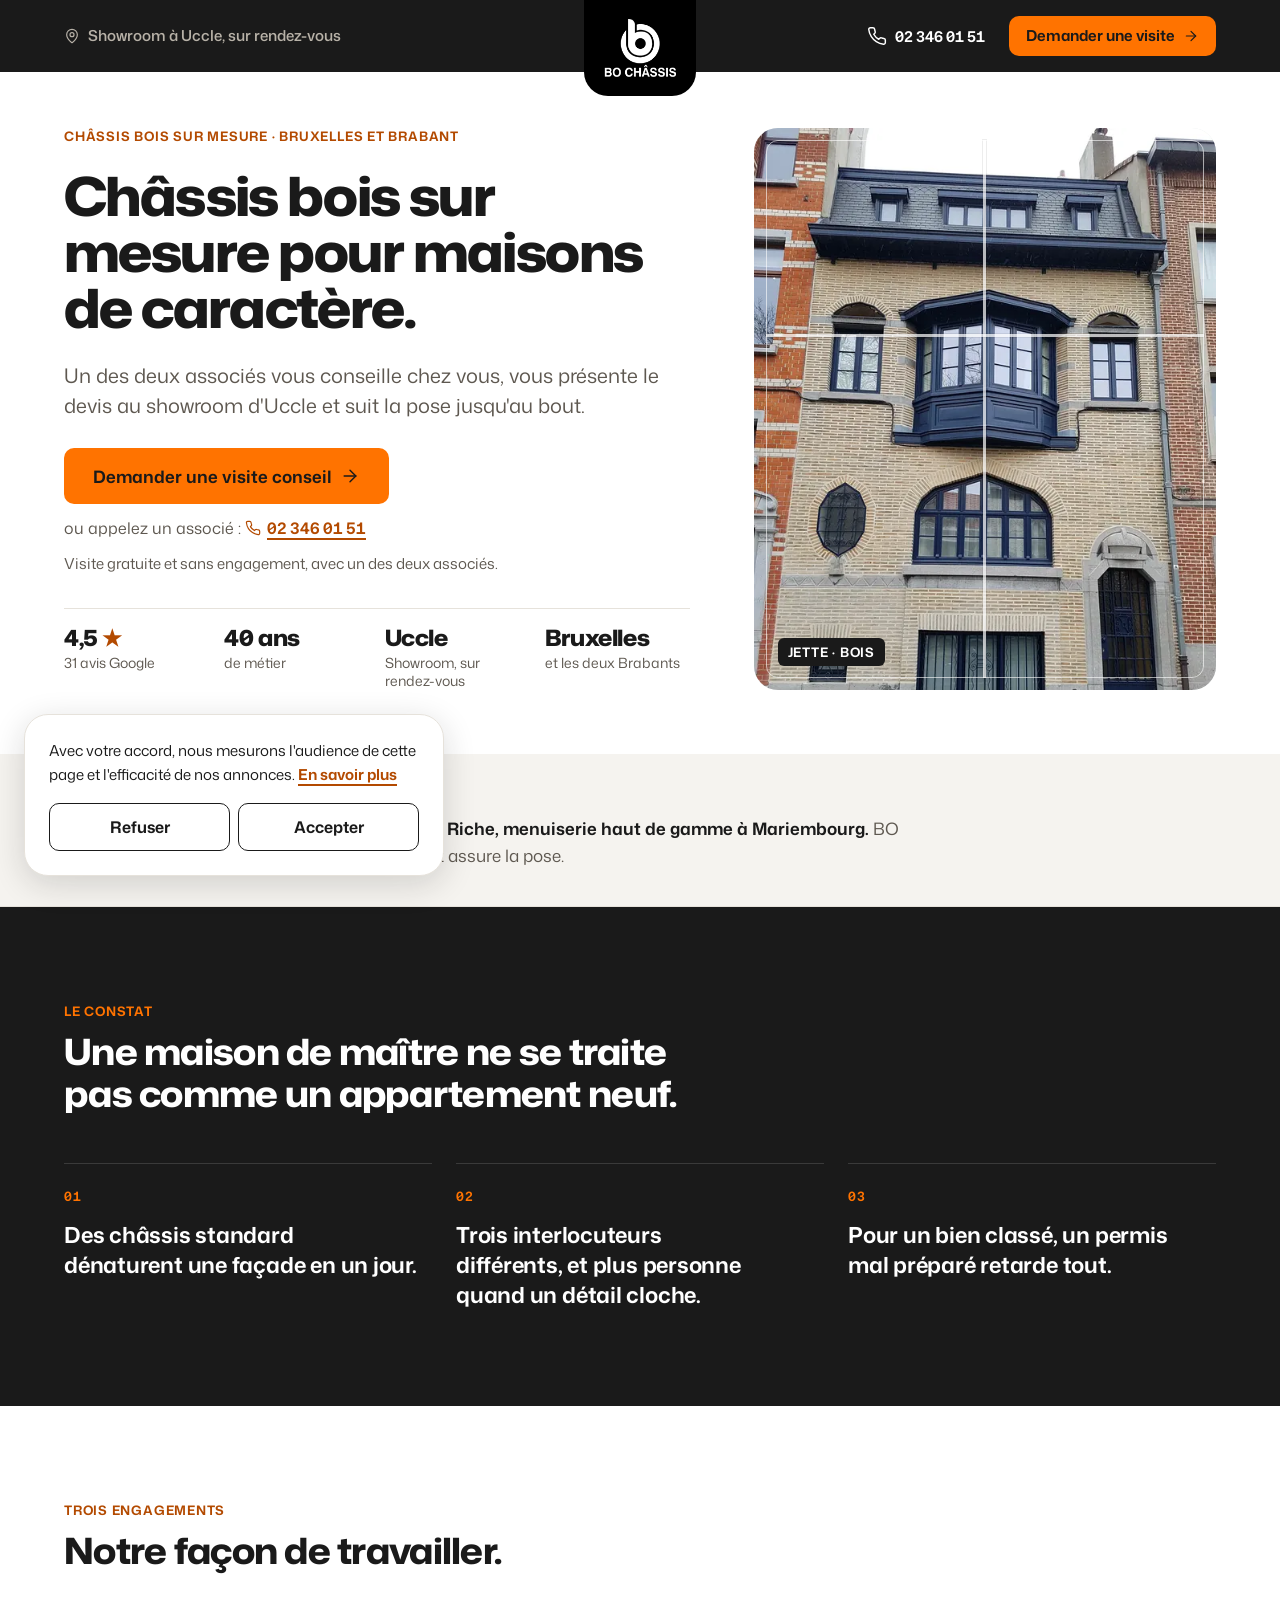
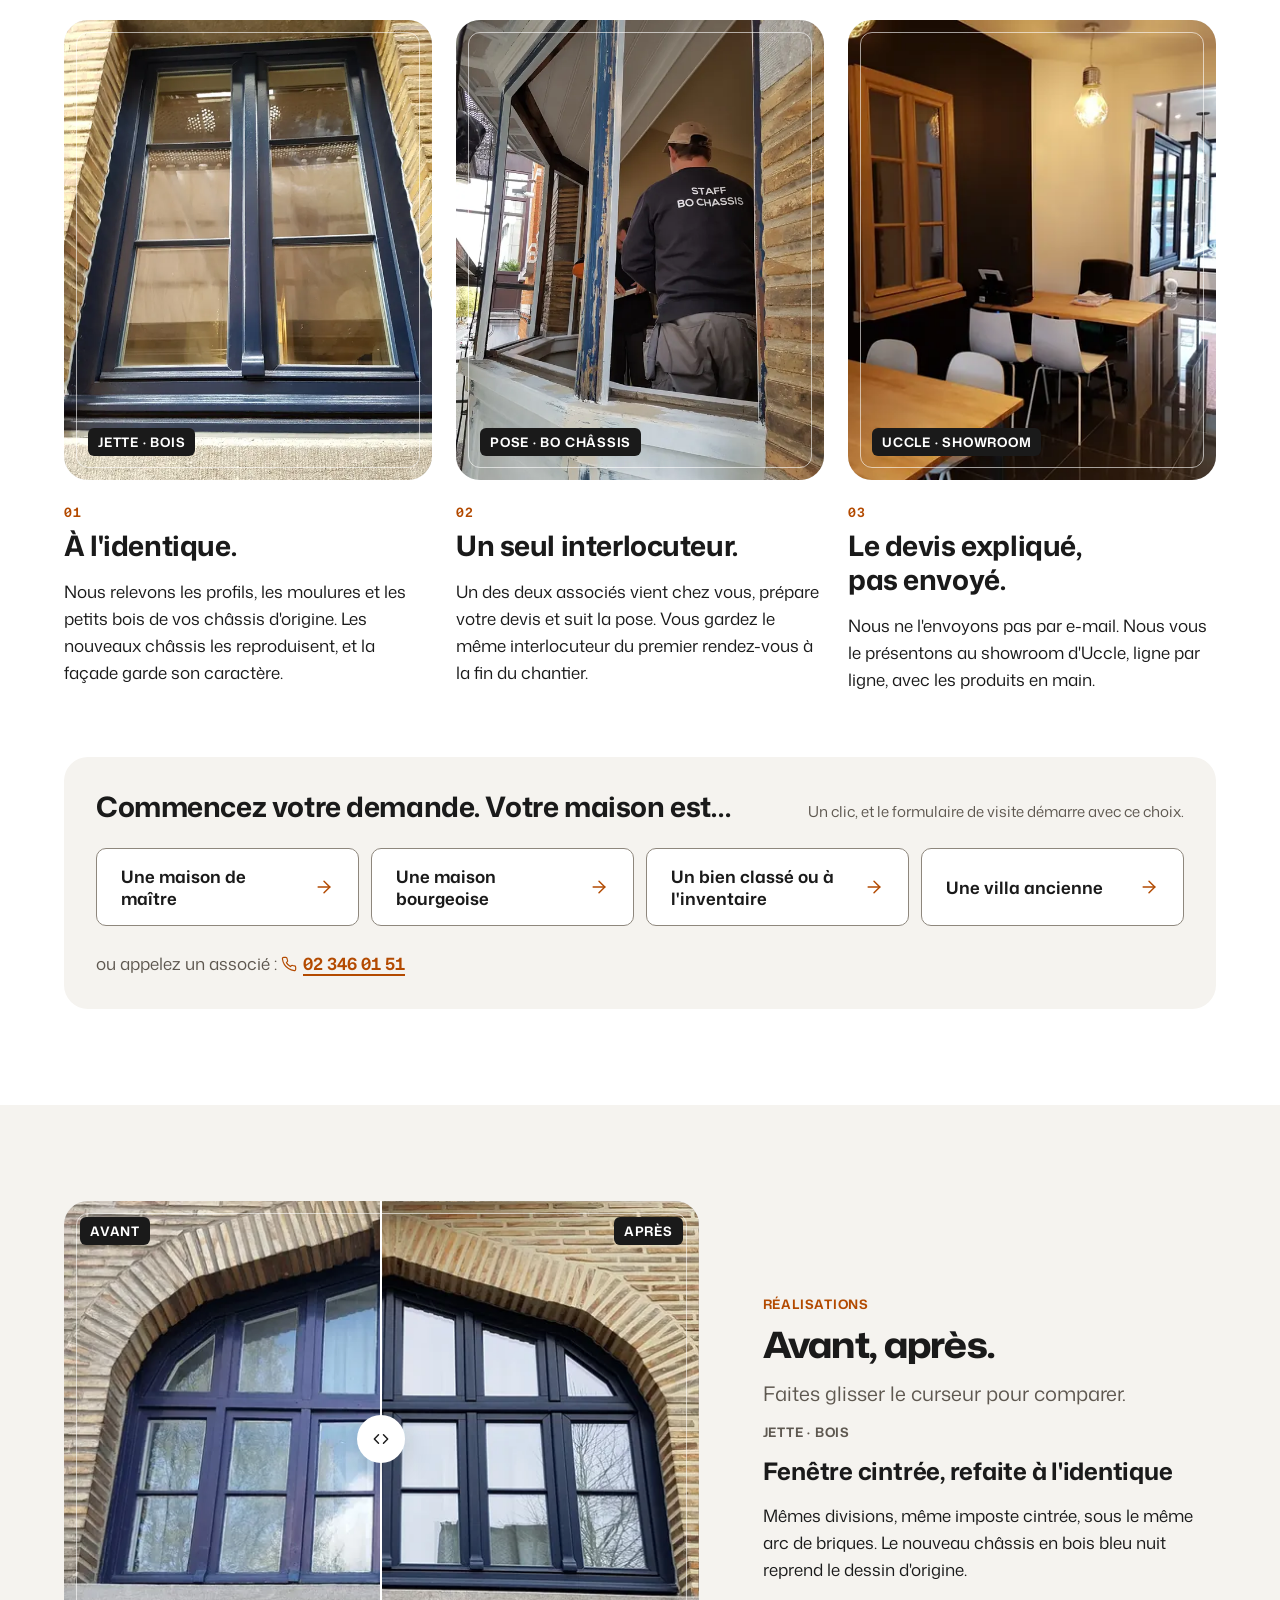
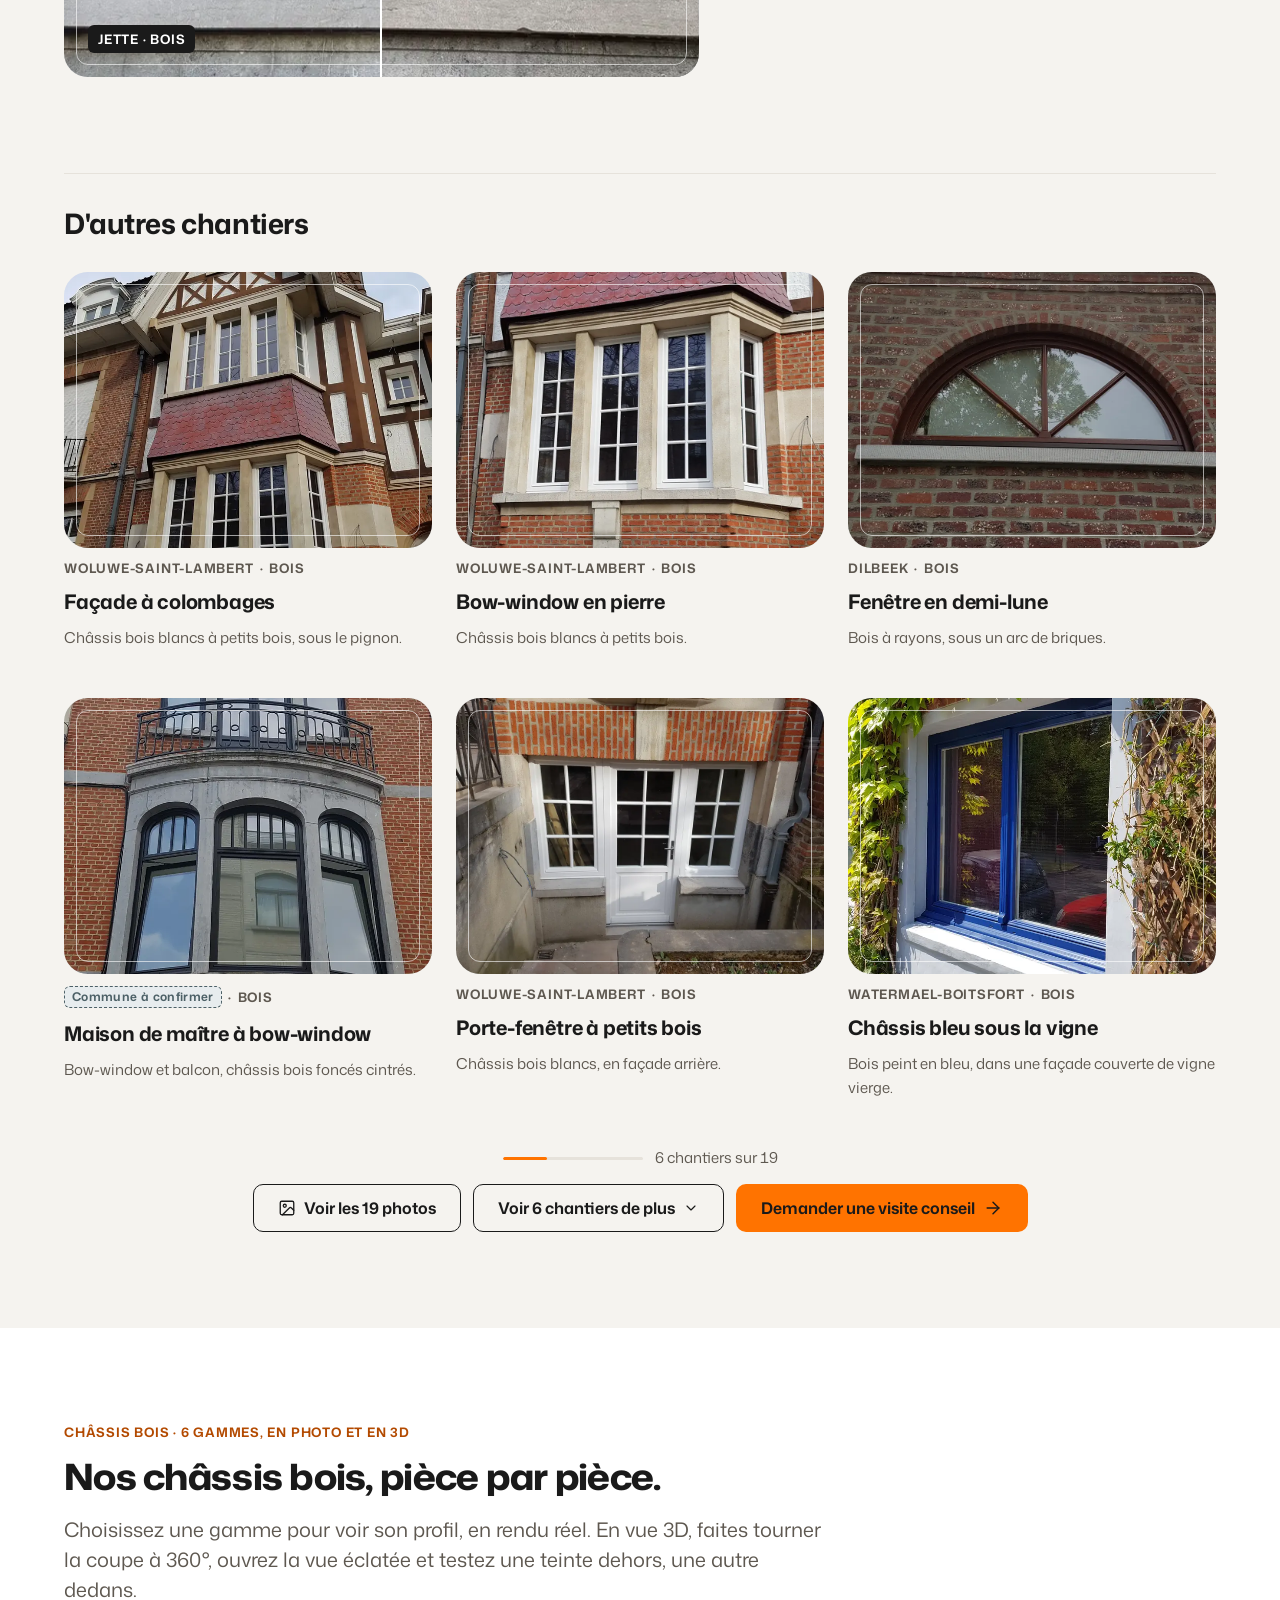
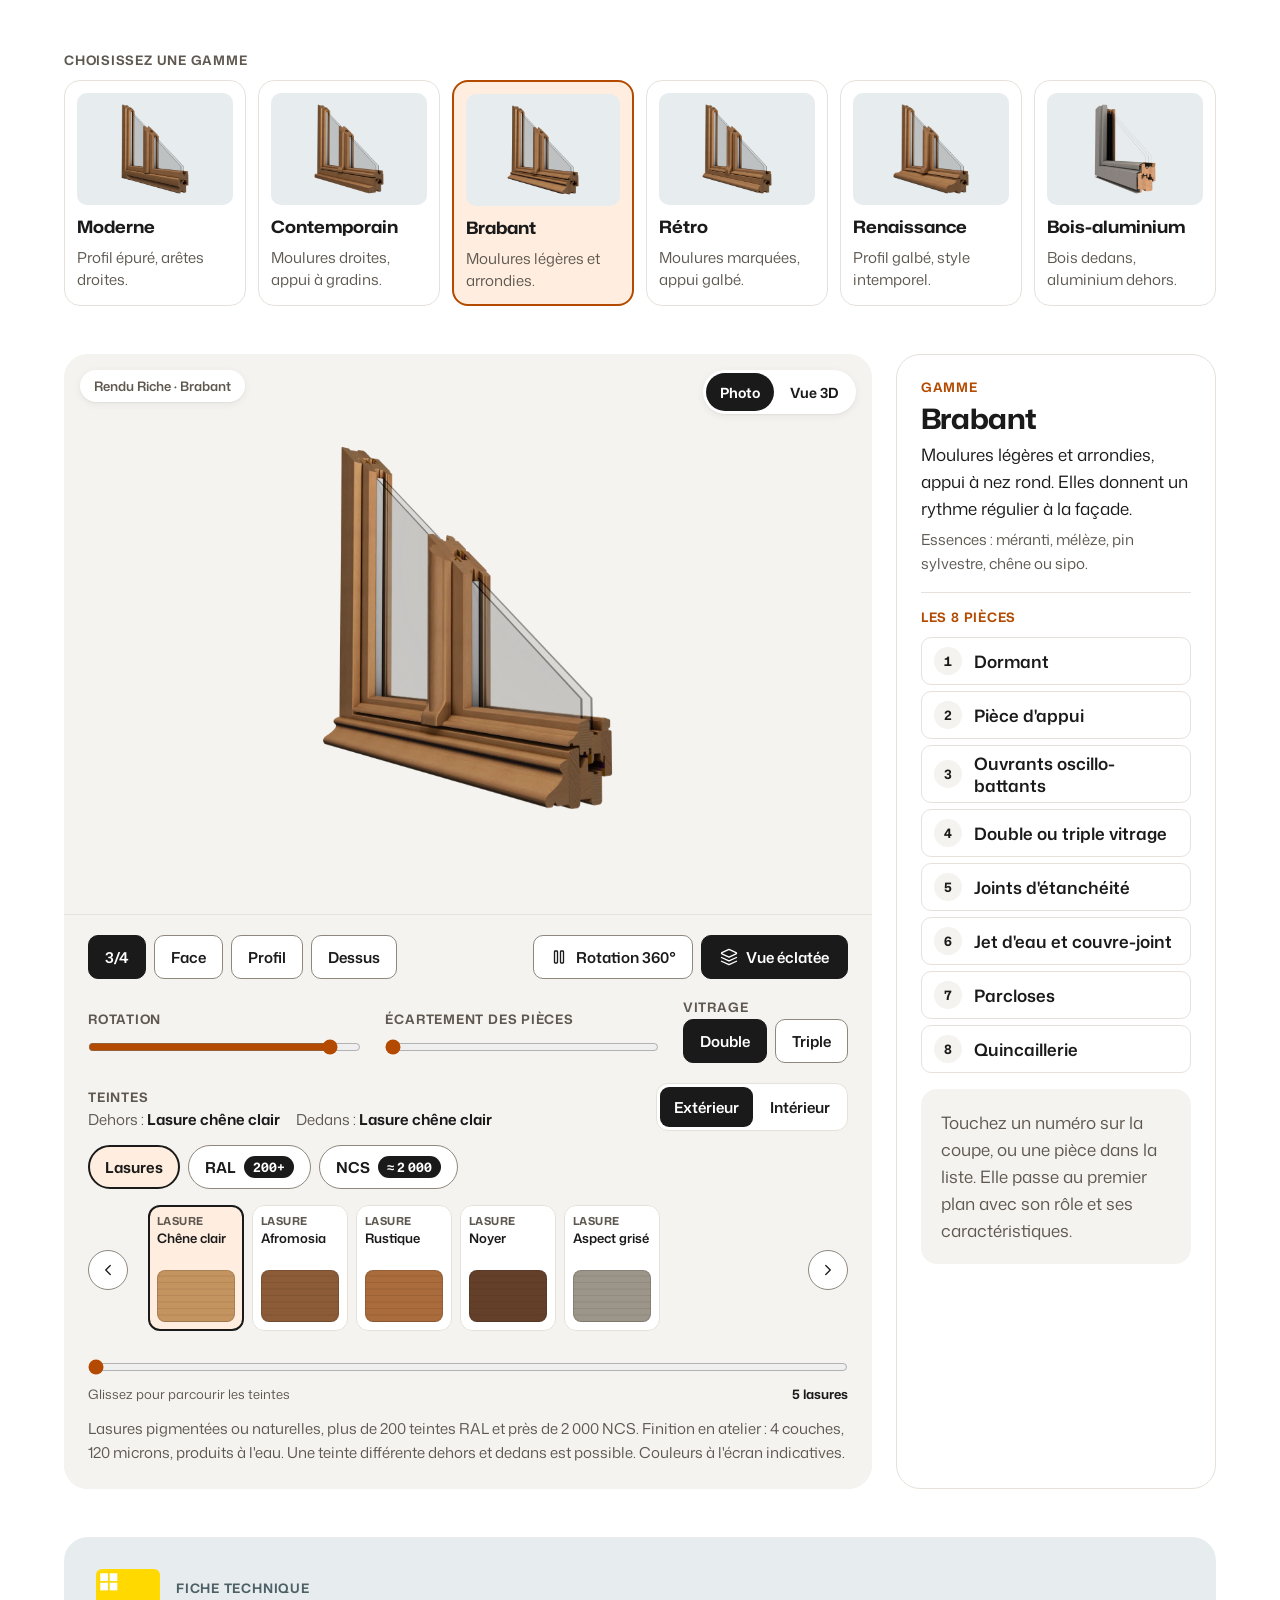
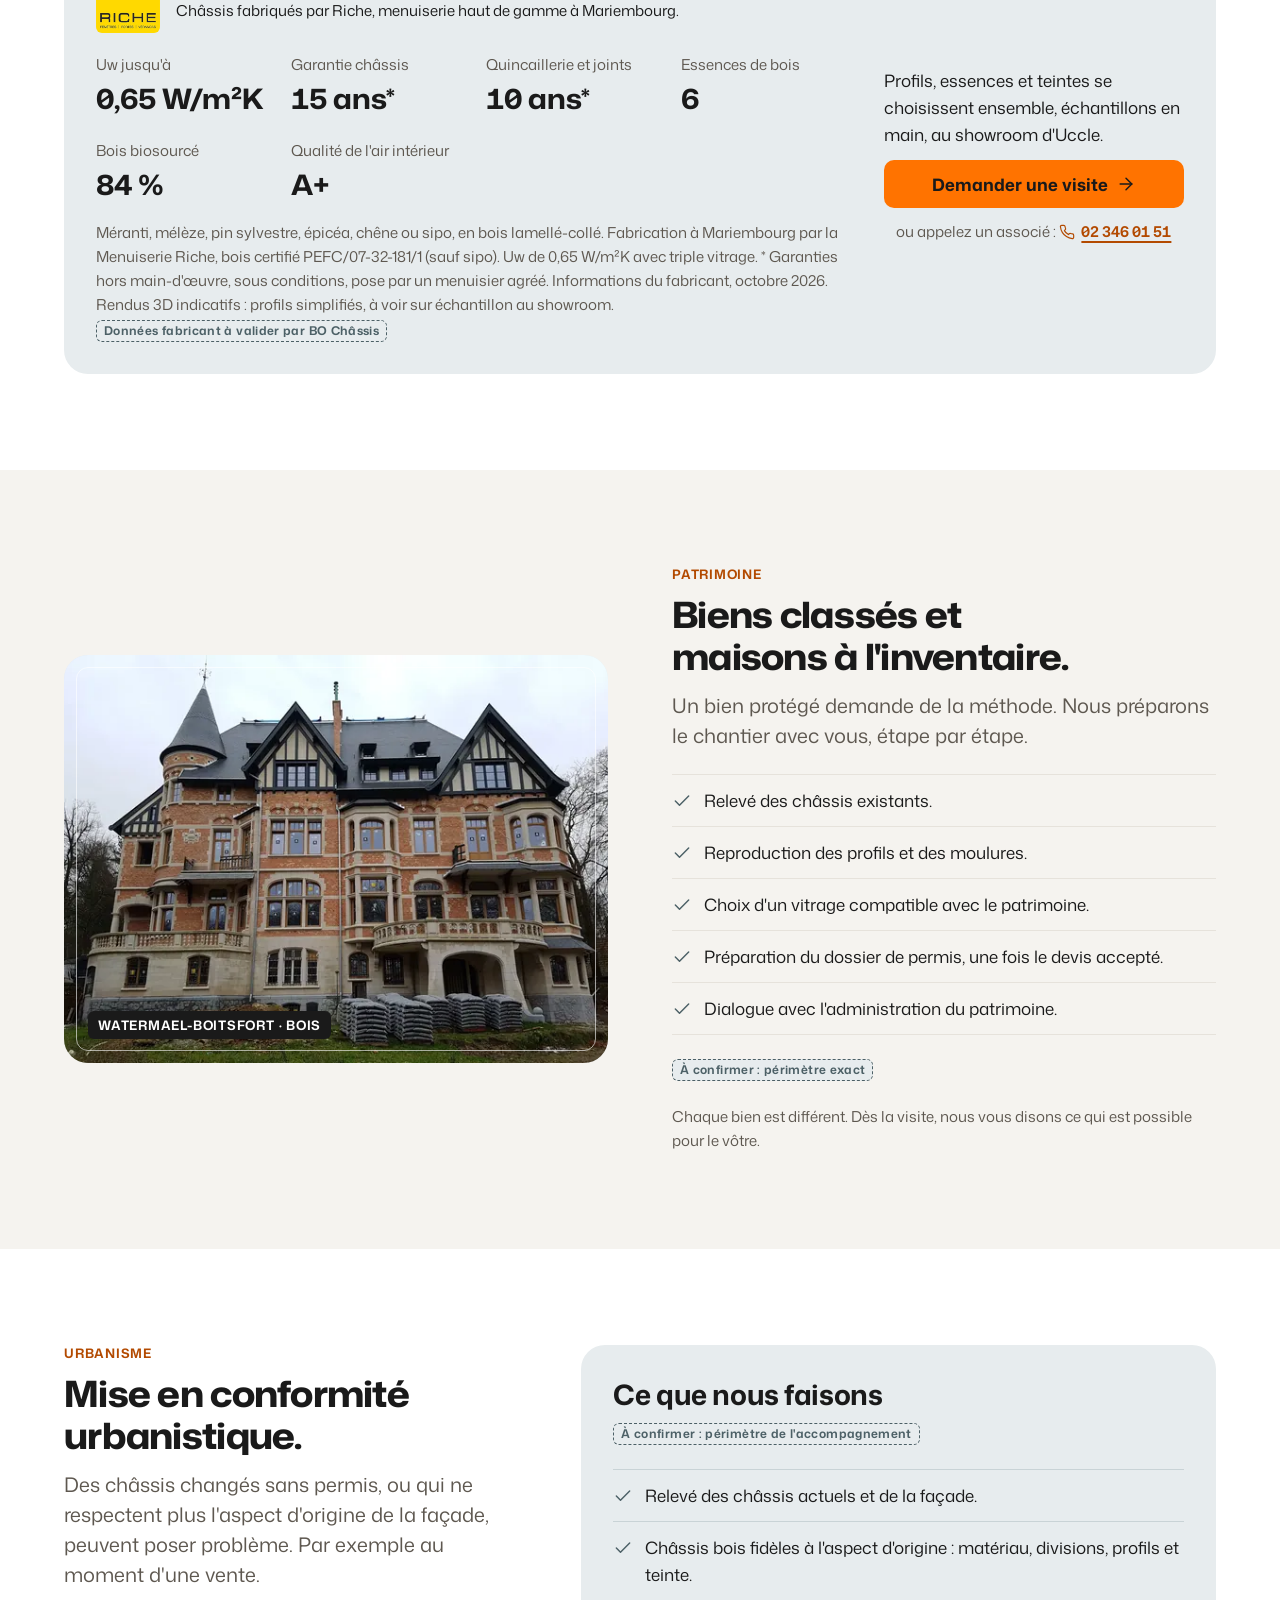
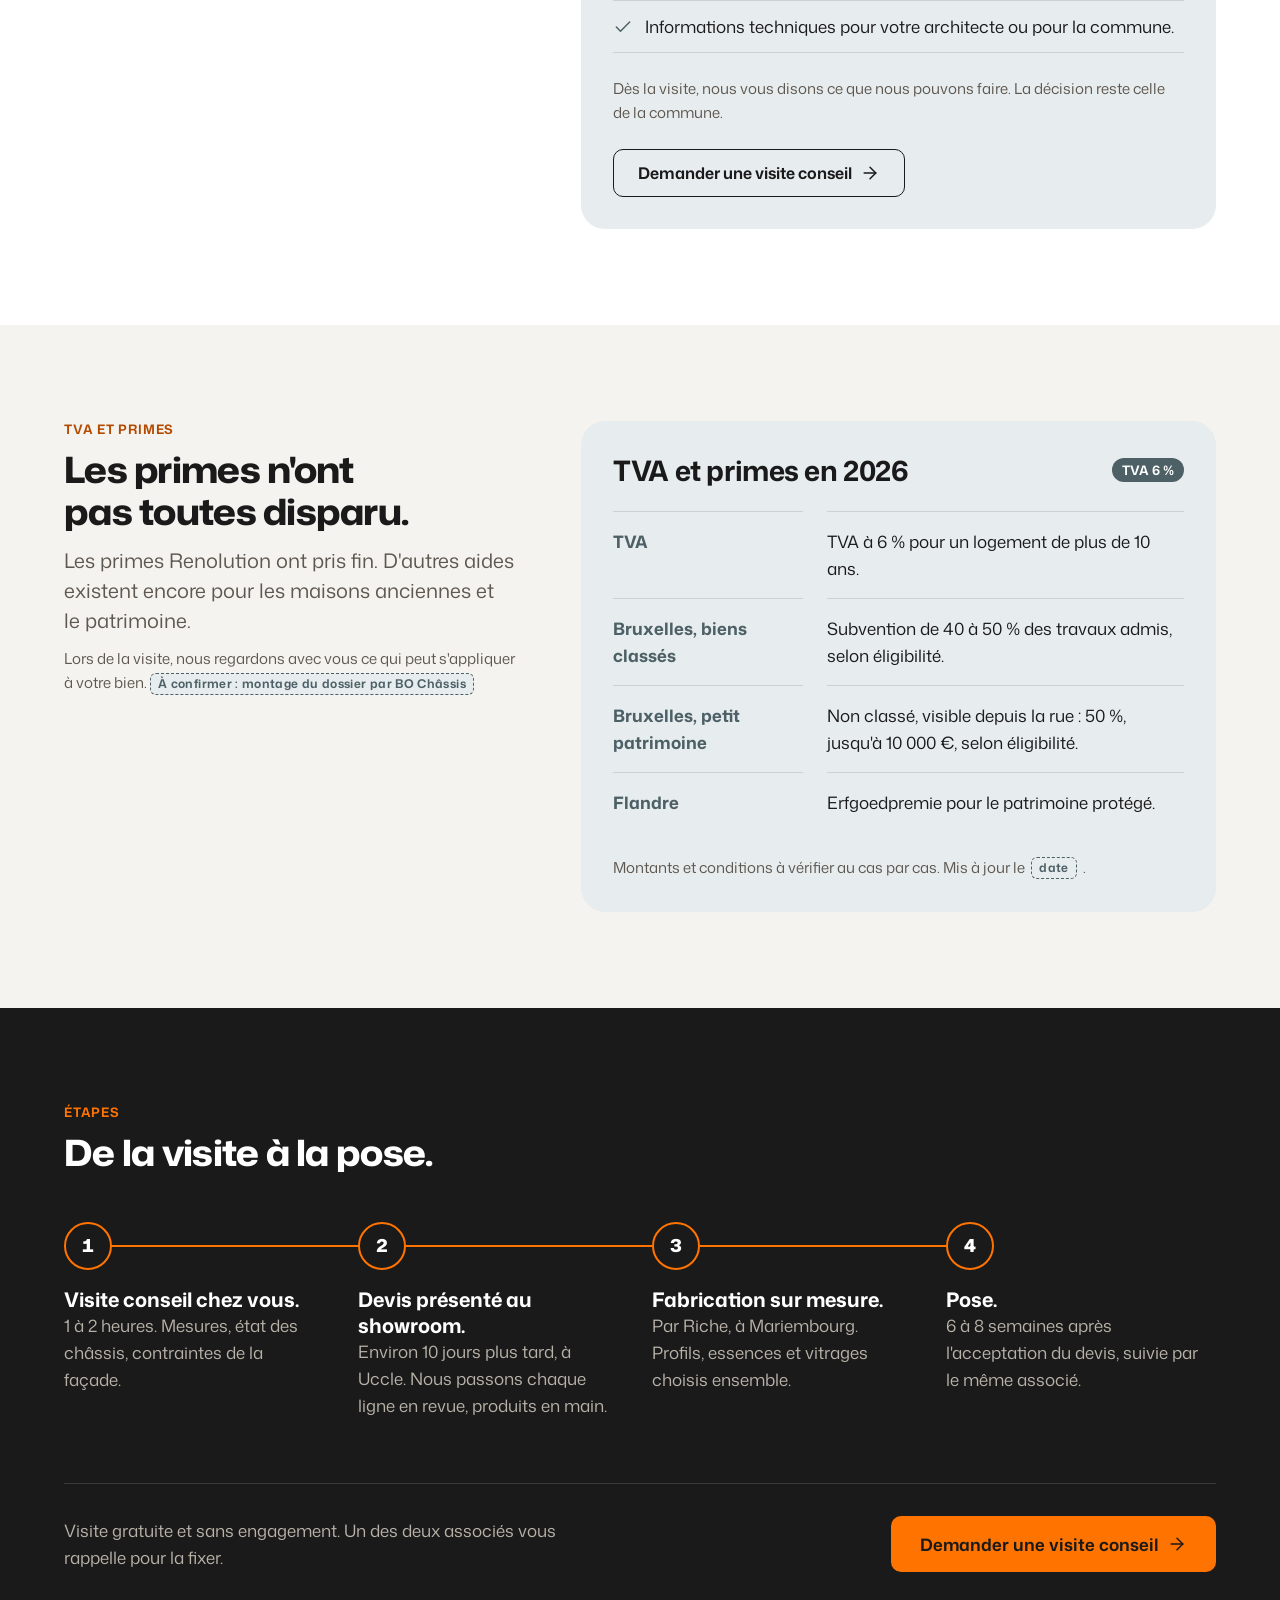
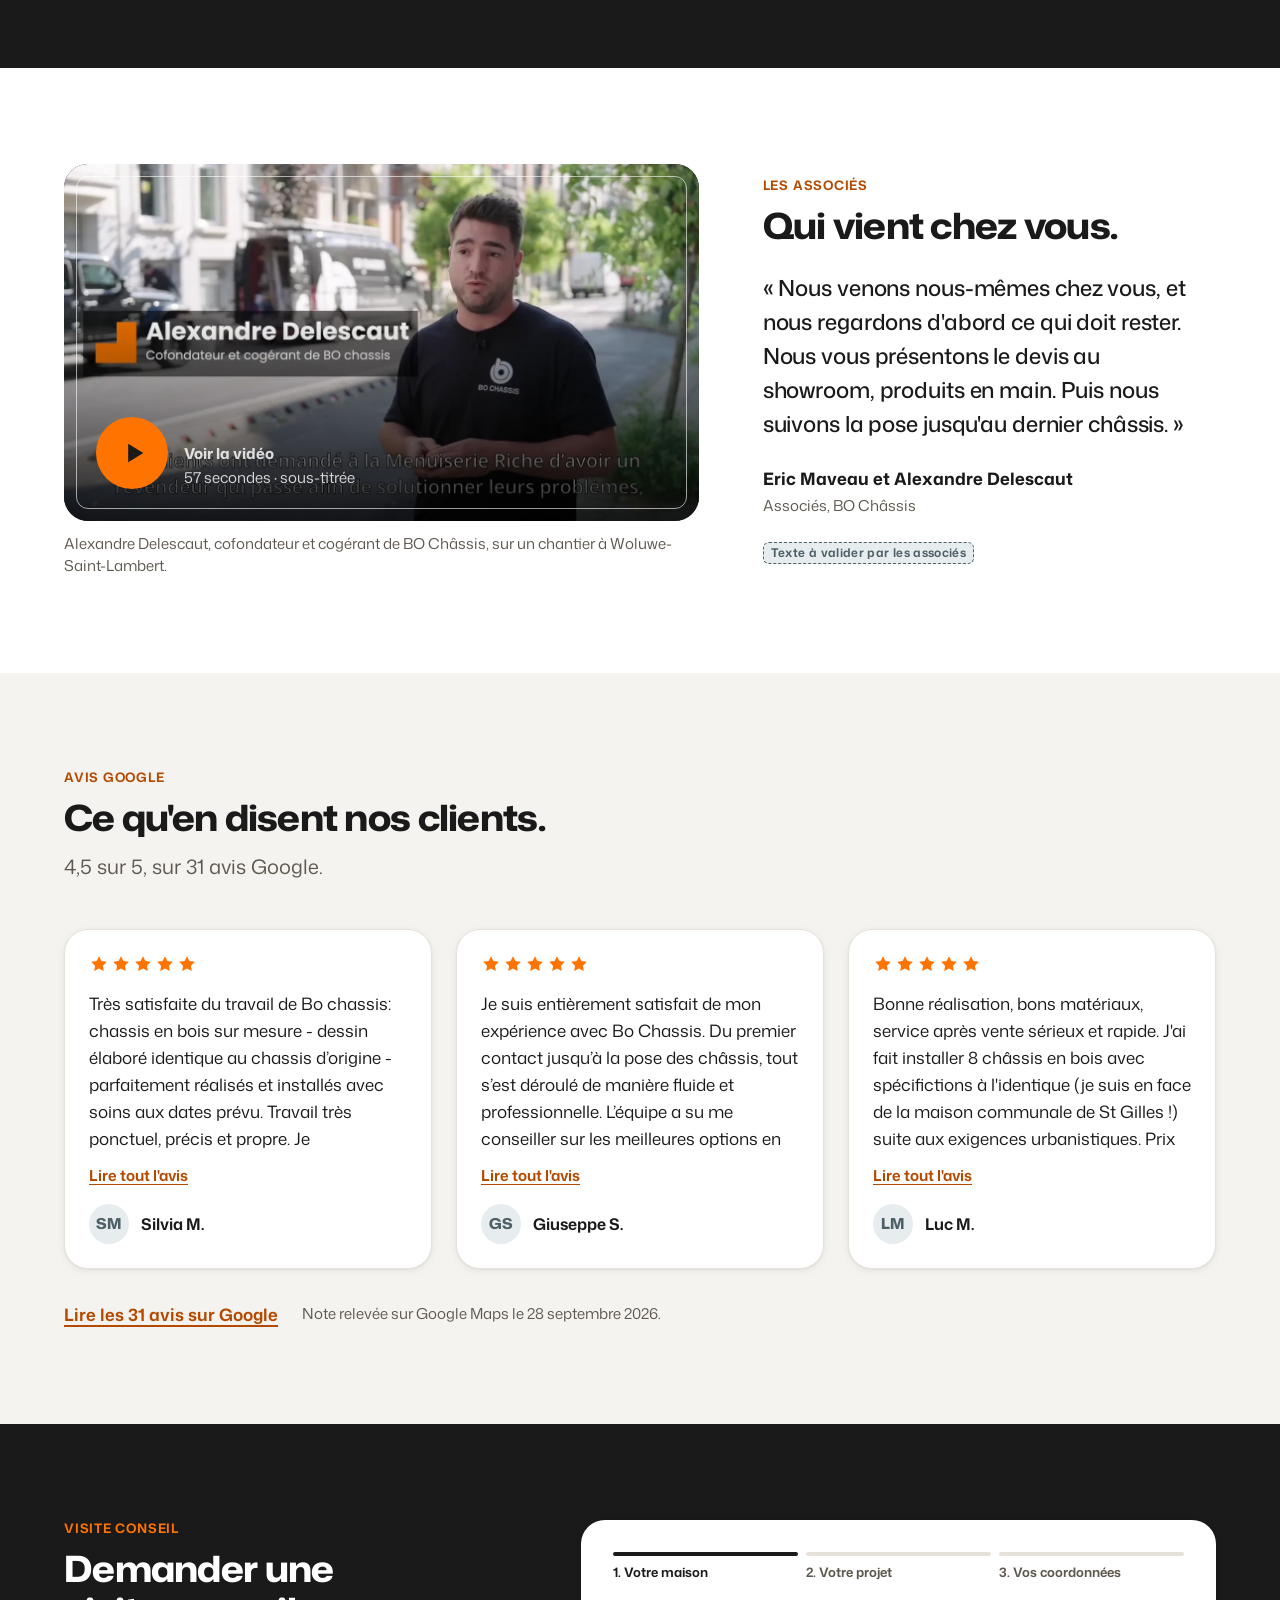
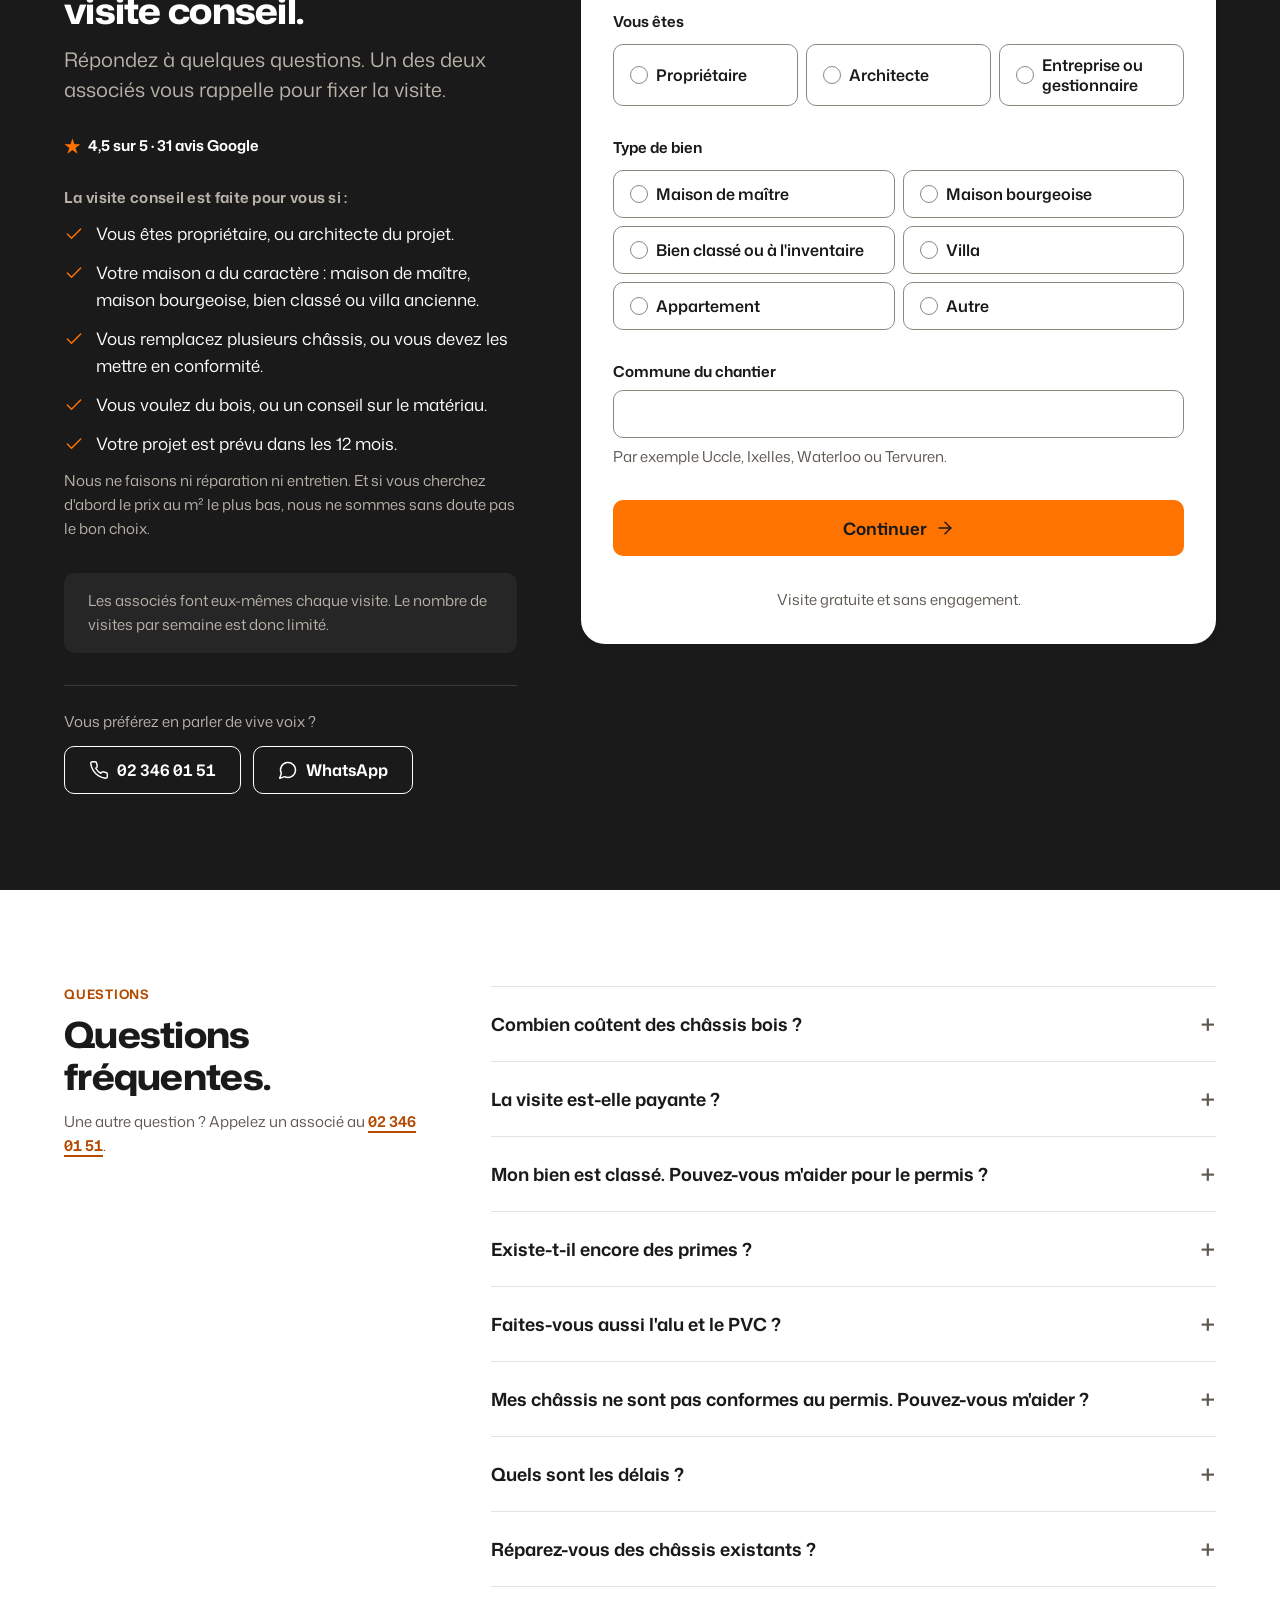
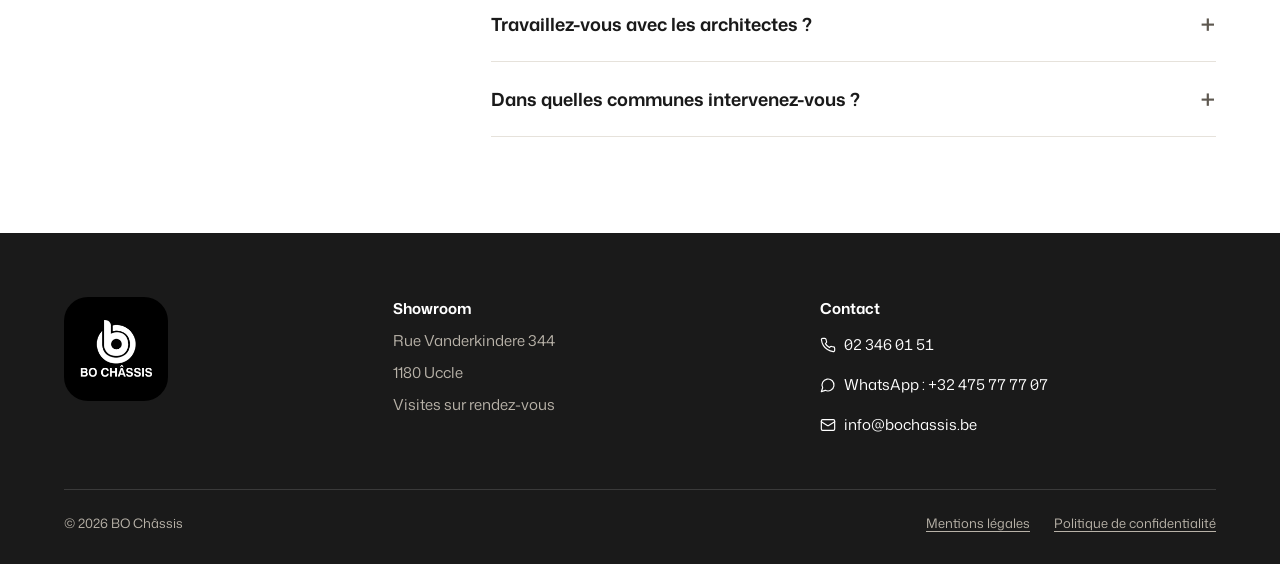
==== chassis-bois/index.html @ 50eaf1f2 "Site visit.bochassis.be : pages d'arrivée BO Châssis Pages statiques construites depuis les maquette" ====
<!doctype html>
<html lang="fr-BE">
<head>
<meta charset="utf-8">
<meta name="viewport" content="width=device-width, initial-scale=1">
<title>Châssis bois sur mesure, maisons de caractère | BO Châssis</title>
<meta name="description" content="Châssis bois sur mesure pour maisons de maître et biens classés, à Bruxelles et dans les deux Brabants. Visite conseil gratuite avec un des deux associés.">
<meta name="robots" content="index, follow, max-image-preview:large">
<link rel="canonical" href="https://visit.bochassis.be/chassis-bois/">
<meta name="theme-color" content="#1a1a1a">
<meta name="format-detection" content="telephone=no">
<link rel="icon" href="/favicon.png" type="image/png">
<link rel="apple-touch-icon" href="/apple-touch-icon.png">
<link rel="manifest" href="/site.webmanifest">
<meta property="og:type" content="website">
<meta property="og:site_name" content="BO Châssis">
<meta property="og:locale" content="fr_BE">
<meta property="og:title" content="Châssis bois sur mesure, maisons de caractère | BO Châssis">
<meta property="og:description" content="Châssis bois sur mesure pour maisons de maître et biens classés, à Bruxelles et dans les deux Brabants. Visite conseil gratuite avec un des deux associés.">
<meta property="og:url" content="https://visit.bochassis.be/chassis-bois/">
<meta property="og:image" content="https://visit.bochassis.be/assets/og/chassis-bois.jpg">
<meta property="og:image:type" content="image/jpeg">
<meta property="og:image:width" content="1200">
<meta property="og:image:height" content="630">
<meta property="og:image:alt" content="Façade de maison de maître en briques claires avec ses châssis bois bleu nuit, Jette">
<meta name="twitter:card" content="summary_large_image">
<meta name="twitter:title" content="Châssis bois sur mesure, maisons de caractère | BO Châssis">
<meta name="twitter:description" content="Châssis bois sur mesure pour maisons de maître et biens classés, à Bruxelles et dans les deux Brabants. Visite conseil gratuite avec un des deux associés.">
<meta name="twitter:image" content="https://visit.bochassis.be/assets/og/chassis-bois.jpg">
<meta name="twitter:image:alt" content="Façade de maison de maître en briques claires avec ses châssis bois bleu nuit, Jette">
<link rel="preload" href="/assets/fonts/mona-sans-latin.woff2" as="font" type="font/woff2" crossorigin>
<link rel="stylesheet" href="/assets/css/landing.71519cfd19.css">
<script>window.dataLayer=window.dataLayer||[];function gtag(){dataLayer.push(arguments)}gtag('consent','default',{ad_storage:'denied',analytics_storage:'denied',ad_user_data:'denied',ad_personalization:'denied',wait_for_update:500});gtag('set','ads_data_redaction',true);try{var s=JSON.parse(localStorage.getItem('bo_consent')||'null');if(s&&(s.v==='granted'||s.v==='denied')&&Date.now()-s.t<182*864e5){gtag('consent','update',{ad_storage:s.v,analytics_storage:s.v,ad_user_data:s.v,ad_personalization:s.v});window.boConsent=s.v}}catch(e){}</script>
<script>window.BO_CONFIG={"hub":{"origin":"https://app.buildozer.be","siteKey":"site_a008c4fa04e5d09565803c54","formId":"edf987e0-b80b-4dcb-b24f-46a7d6ad303c","cmp":"buildozer-consent"},"gtmId":"GTM-NMVKG7NL","turnstile":"0x4AAAAAAFNXNtDgbqNBKeqH"};</script>
<script async src="https://app.buildozer.be/api/public/kit.js" data-site-key="site_a008c4fa04e5d09565803c54" data-cmp="buildozer-consent"></script>
<script>(function(w,d,s,l,i){w[l]=w[l]||[];w[l].push({'gtm.start':new Date().getTime(),event:'gtm.js'});var f=d.getElementsByTagName(s)[0],j=d.createElement(s),dl=l!='dataLayer'?'&l='+l:'';j.async=true;j.src='https://www.googletagmanager.com/gtm.js?id='+i+dl;f.parentNode.insertBefore(j,f);})(window,document,'script','dataLayer','GTM-NMVKG7NL');</script>
<script type="module" src="/assets/js/chassis-bois.ffb016dccc.js"></script>
<script type="application/ld+json">{"@context":"https://schema.org","@graph":[{"@type":"Organization","@id":"https://bochassis.be/#org","name":"BO Châssis","url":"https://bochassis.be/","logo":"https://visit.bochassis.be/apple-touch-icon.png","email":"info@bochassis.be","telephone":"+3223460151"},{"@type":"HomeAndConstructionBusiness","@id":"https://bochassis.be/#business","name":"BO Châssis","url":"https://bochassis.be/","image":"https://visit.bochassis.be/assets/og/chassis-bois.jpg","telephone":"+3223460151","email":"info@bochassis.be","address":{"@type":"PostalAddress","streetAddress":"Rue Vanderkindere 344","postalCode":"1180","addressLocality":"Uccle","addressCountry":"BE"},"areaServed":[{"@type":"City","name":"Uccle"},{"@type":"City","name":"Ixelles"},{"@type":"City","name":"Woluwe-Saint-Pierre"},{"@type":"City","name":"Woluwe-Saint-Lambert"},{"@type":"City","name":"Watermael-Boitsfort"},{"@type":"City","name":"Etterbeek"},{"@type":"City","name":"Auderghem"},{"@type":"City","name":"Saint-Gilles"},{"@type":"City","name":"Forest"},{"@type":"City","name":"Waterloo"},{"@type":"City","name":"Lasne"},{"@type":"City","name":"Rixensart"},{"@type":"City","name":"La Hulpe"},{"@type":"City","name":"Braine-l'Alleud"},{"@type":"City","name":"Wavre"},{"@type":"City","name":"Rhode-Saint-Genèse"},{"@type":"City","name":"Linkebeek"},{"@type":"City","name":"Kraainem"},{"@type":"City","name":"Wezembeek-Oppem"},{"@type":"City","name":"Tervuren"},{"@type":"City","name":"Overijse"},{"@type":"City","name":"Hoeilaart"}],"parentOrganization":{"@id":"https://bochassis.be/#org"}},{"@type":"WebPage","@id":"https://visit.bochassis.be/chassis-bois/#webpage","url":"https://visit.bochassis.be/chassis-bois/","name":"Châssis bois sur mesure, maisons de caractère | BO Châssis","description":"Châssis bois sur mesure pour maisons de maître et biens classés, à Bruxelles et dans les deux Brabants. Visite conseil gratuite avec un des deux associés.","inLanguage":"fr-BE","primaryImageOfPage":{"@type":"ImageObject","url":"https://visit.bochassis.be/assets/og/chassis-bois.jpg","width":1200,"height":630},"about":{"@id":"https://visit.bochassis.be/chassis-bois/#service"}},{"@type":"Service","@id":"https://visit.bochassis.be/chassis-bois/#service","name":"Châssis bois sur mesure","serviceType":"Fabrication et pose de châssis en bois","provider":{"@id":"https://bochassis.be/#business"},"areaServed":[{"@type":"City","name":"Uccle"},{"@type":"City","name":"Ixelles"},{"@type":"City","name":"Woluwe-Saint-Pierre"},{"@type":"City","name":"Woluwe-Saint-Lambert"},{"@type":"City","name":"Watermael-Boitsfort"},{"@type":"City","name":"Etterbeek"},{"@type":"City","name":"Auderghem"},{"@type":"City","name":"Saint-Gilles"},{"@type":"City","name":"Forest"},{"@type":"City","name":"Waterloo"},{"@type":"City","name":"Lasne"},{"@type":"City","name":"Rixensart"},{"@type":"City","name":"La Hulpe"},{"@type":"City","name":"Braine-l'Alleud"},{"@type":"City","name":"Wavre"},{"@type":"City","name":"Rhode-Saint-Genèse"},{"@type":"City","name":"Linkebeek"},{"@type":"City","name":"Kraainem"},{"@type":"City","name":"Wezembeek-Oppem"},{"@type":"City","name":"Tervuren"},{"@type":"City","name":"Overijse"},{"@type":"City","name":"Hoeilaart"}],"url":"https://visit.bochassis.be/chassis-bois/"},{"@type":"FAQPage","@id":"https://visit.bochassis.be/chassis-bois/#faq","mainEntity":[{"@type":"Question","name":"Combien coûtent des châssis bois ?","acceptedAnswer":{"@type":"Answer","text":"Cela dépend du nombre de châssis, des profils, de l'essence et du vitrage. Nous ne sommes pas les moins chers. Le devis détaille chaque poste, et nous vous l'expliquons au showroom."}},{"@type":"Question","name":"La visite est-elle payante ?","acceptedAnswer":{"@type":"Answer","text":"Non. Elle est gratuite et sans engagement."}},{"@type":"Question","name":"Mon bien est classé. Pouvez-vous m'aider pour le permis ?","acceptedAnswer":{"@type":"Answer","text":"Oui. Une fois le devis accepté, nous préparons le dossier de permis avec vous. Dès la visite, nous vous disons ce qui est possible pour votre bien."}},{"@type":"Question","name":"Existe-t-il encore des primes ?","acceptedAnswer":{"@type":"Answer","text":"Oui, selon votre bien et votre Région. La TVA à 6 % s'applique aux logements de plus de 10 ans, et des subventions existent pour le patrimoine."}},{"@type":"Question","name":"Faites-vous aussi l'alu et le PVC ?","acceptedAnswer":{"@type":"Answer","text":"Oui, en complément. Notre spécialité reste le bois."}},{"@type":"Question","name":"Mes châssis ne sont pas conformes au permis. Pouvez-vous m'aider ?","acceptedAnswer":{"@type":"Answer","text":"Oui. Nous relevons les châssis existants et nous proposons des châssis bois fidèles à l'aspect d'origine. La décision reste celle de la commune."}},{"@type":"Question","name":"Quels sont les délais ?","acceptedAnswer":{"@type":"Answer","text":"Le devis vous est présenté au showroom environ 10 jours après la visite. La pose a lieu 6 à 8 semaines après l'acceptation du devis."}},{"@type":"Question","name":"Réparez-vous des châssis existants ?","acceptedAnswer":{"@type":"Answer","text":"Non. Nous ne faisons ni réparation ni entretien. Nous remplaçons les châssis, y compris à l'identique."}},{"@type":"Question","name":"Travaillez-vous avec les architectes ?","acceptedAnswer":{"@type":"Answer","text":"Oui. Nous travaillons avec les propriétaires et avec les architectes qui les accompagnent. Nous ne travaillons pas pour des entreprises de construction ni pour des gestionnaires d'immeubles."}},{"@type":"Question","name":"Dans quelles communes intervenez-vous ?","acceptedAnswer":{"@type":"Answer","text":"Bruxelles, Brabant wallon et Brabant flamand. En particulier : Bruxelles / Brussel : Uccle / Ukkel, Ixelles / Elsene, Woluwe-Saint-Pierre / Sint-Pieters-Woluwe, Woluwe-Saint-Lambert / Sint-Lambrechts-Woluwe, Watermael-Boitsfort / Watermaal-Bosvoorde, Etterbeek, Auderghem / Oudergem, Saint-Gilles / Sint-Gillis, Forest / Vorst. Brabant wallon / Waals-Brabant : Waterloo, Lasne, Rixensart, La Hulpe / Terhulpen, Braine-l'Alleud / Eigenbrakel, Wavre / Waver. Brabant flamand / Vlaams-Brabant : Rhode-Saint-Genèse / Sint-Genesius-Rode, Linkebeek, Kraainem, Wezembeek-Oppem, Tervuren, Overijse, Hoeilaart."}}]}]}</script>
</head>
<body>
<noscript><iframe src="https://www.googletagmanager.com/ns.html?id=GTM-NMVKG7NL" height="0" width="0" style="display:none;visibility:hidden"></iframe></noscript>
<div id="app"><div class="lp" id="top" style="width:100%;min-height:100vh;font-family:'Mona Sans', 'Helvetica Neue', Arial, sans-serif;color:#1a1a1a;background:#ffffff;"><header class="hd hd--over"><div class="wrap hd__inner"><div class="mnav"><button class="mnav__btn" type="button" aria-expanded="false" aria-controls="mnav-panel" aria-label="Menu des sections de la page"><svg class="ic mnav__ic" viewBox="0 0 24 24" aria-hidden="true"><g class="mnav__bars"><path d="M4 7h16"></path><path d="M4 12h16"></path><path d="M4 17h16"></path></g><g class="mnav__x"><path d="M18 6 6 18"></path><path d="m6 6 12 12"></path></g></svg><span>Menu</span></button><nav class="mnav__panel" id="mnav-panel" aria-label="Sections de la page" hidden><ul class="mnav__list"><li><a href="#realisations">Réalisations</a></li><li><a href="#gammes">Nos gammes en 3D</a></li><li><a href="#bc-title">Biens classés</a></li><li><a href="#conformite">Mise en conformité</a></li><li><a href="#primes">TVA et primes</a></li><li><a href="#me-title">Les étapes</a></li><li><a href="#av-title">Avis clients</a></li><li><a href="#faq-title">Questions fréquentes</a></li></ul><a class="btn btn--primary btn--lg btn--block" href="#demande"><span>Demander une visite conseil</span><svg class="ic ic-arrow" viewBox="0 0 24 24" aria-hidden="true"><path d="M5 12h14"></path><path d="m12 5 7 7-7 7"></path></svg></a><a class="mnav__tel" href="tel:+3223460151">Ou appelez un associé : <strong>02 346 01 51</strong></a></nav></div><p class="hd__note" style="margin:0;"><svg class="ic ic--sm" viewBox="0 0 24 24" aria-hidden="true"><path d="M20 10c0 4.993-5.539 10.193-7.399 11.799a1 1 0 0 1-1.202 0C9.539 20.193 4 14.993 4 10a8 8 0 0 1 16 0"></path><circle cx="12" cy="10" r="3"></circle></svg><span>Showroom à Uccle, sur rendez-vous</span></p><a class="logo-tab" href="#top" aria-label="BO Châssis, haut de page"><img src="/assets/img/0a56fe7369133a8e666bd60ec28c0fcc.webp" alt="BO Châssis" width="139" height="111" decoding="async"/></a><div class="hd__end"><a class="hd__tel" href="tel:+3223460151" aria-label="Appeler un associé au 02 346 01 51"><svg class="ic ic-ring" viewBox="0 0 24 24" aria-hidden="true"><path d="M22 16.92v3a2 2 0 0 1-2.18 2 19.79 19.79 0 0 1-8.63-3.07 19.5 19.5 0 0 1-6-6 19.79 19.79 0 0 1-3.07-8.67A2 2 0 0 1 4.11 2h3a2 2 0 0 1 2 1.72 12.84 12.84 0 0 0 .7 2.81 2 2 0 0 1-.45 2.11L8.09 9.91a16 16 0 0 0 6 6l1.27-1.27a2 2 0 0 1 2.11-.45 12.84 12.84 0 0 0 2.81.7A2 2 0 0 1 22 16.92z"></path></svg><span class="hd__tel-label">02 346 01 51</span></a><a class="btn btn--primary btn--sm hd__cta" href="#demande"><span>Demander une visite</span><svg class="ic ic--sm ic-arrow" viewBox="0 0 24 24" aria-hidden="true"><path d="M5 12h14"></path><path d="m12 5 7 7-7 7"></path></svg></a></div></div></header><main class="main "><section class="hero hero--photo" aria-labelledby="hero-title"><div class="wrap"><div class="hero__grid"><div class="hero__copy"><span class="label eyebrow"><span class="sc-interp">Châssis bois sur mesure · Bruxelles et Brabant</span></span><p class="hero-rating"><span class="hero-rating__star" aria-hidden="true">★</span><strong>4,5</strong><span class="sr-only"> sur 5</span><span aria-hidden="true">·</span>31 avis Google</p><h1 class="display-xl" id="hero-title"><span class="sc-interp">Châssis bois sur mesure pour maisons de caractère.</span></h1><p class="lead"><span class="sc-interp">Un des deux associés vous conseille chez vous, vous présente le devis au showroom d'Uccle et suit la pose jusqu'au bout.</span></p><div class="hero__actions"><div class="hero__cta-row"><a class="btn btn--primary btn--lg" href="#demande"><span>Demander une visite conseil</span><svg class="ic ic-arrow" viewBox="0 0 24 24" aria-hidden="true"><path d="M5 12h14"></path><path d="m12 5 7 7-7 7"></path></svg></a><p class="hero__or">ou appelez un associé : <a class="link link--tel tnum" href="tel:+3223460151"><svg class="ic ic--sm ic-ring" viewBox="0 0 24 24" aria-hidden="true"><path d="M22 16.92v3a2 2 0 0 1-2.18 2 19.79 19.79 0 0 1-8.63-3.07 19.5 19.5 0 0 1-6-6 19.79 19.79 0 0 1-3.07-8.67A2 2 0 0 1 4.11 2h3a2 2 0 0 1 2 1.72 12.84 12.84 0 0 0 .7 2.81 2 2 0 0 1-.45 2.11L8.09 9.91a16 16 0 0 0 6 6l1.27-1.27a2 2 0 0 1 2.11-.45 12.84 12.84 0 0 0 2.81.7A2 2 0 0 1 22 16.92z"></path></svg>02 346 01 51</a></p></div><p class="body-s">Visite gratuite et sans engagement, avec un des deux associés.</p></div><div class="proof" role="list" aria-label="En bref"><div class="proof__item proof__item--rating" role="listitem"><span class="proof__value">4,5 <span class="proof__star" aria-hidden="true">★</span><span class="sr-only"> sur 5</span></span><span class="proof__label">31 avis Google</span></div><div class="proof__item" role="listitem"><span class="proof__value">40 ans</span><span class="proof__label">de métier</span></div><div class="proof__item" role="listitem"><span class="proof__value">Uccle</span><span class="proof__label">Showroom, sur rendez-vous</span></div><div class="proof__item" role="listitem"><span class="proof__value">Bruxelles</span><span class="proof__label">et les deux Brabants</span></div></div></div><div class="hero__visual"><figure class="frame hero-window"><picture><source media="(max-width: 640px)" srcset="/assets/img/da42abfeee40c5e26338dfb8290a4732-640w.webp 640w, /assets/img/da42abfeee40c5e26338dfb8290a4732-1024w.webp 1024w, /assets/img/da42abfeee40c5e26338dfb8290a4732.webp 1200w" width="1200" height="1350" sizes="100vw"/><img src="/assets/img/509334d98a0ed20540889fd169bc0f65.webp" alt="Façade de maison de maître en briques claires avec oriel et fenêtre cintrée, châssis bois bleu nuit, Jette" width="2195" height="2400" style="object-position:50% 50%;" fetchpriority="high" sizes="(max-width: 899px) 100vw, 50vw" srcset="/assets/img/509334d98a0ed20540889fd169bc0f65-640w.webp 640w, /assets/img/509334d98a0ed20540889fd169bc0f65-1024w.webp 1024w, /assets/img/509334d98a0ed20540889fd169bc0f65.webp 1600w" decoding="async"/></picture><span class="bars" aria-hidden="true"></span><span class="frame__tag"><span class="sc-interp">Jette · Bois</span></span></figure></div></div></div></section><section class="partner" aria-label="Fabricant partenaire"><div class="wrap partner__inner"><img class="partner__logo" src="/assets/img/aadc2d4129a713df28a05ab4d43e4643.webp" alt="Riche, fenêtres, portes, vérandas" width="250" height="250" decoding="async"/><p class="partner__text"><span class="label eyebrow">Fabricant partenaire</span><span><strong>Nos châssis sont fabriqués par Riche, menuiserie haut de gamme à Mariembourg.</strong> BO Châssis prépare votre chantier et assure la pose.</span></p></div></section><section class="section section--dark" aria-labelledby="pb-title"><div class="wrap"><div class="heading"><span class="label eyebrow">Le constat</span><h2 class="h1" id="pb-title">Une maison de maître ne se traite pas comme un appartement neuf.</h2></div><div class="pains"><div class="pain"><span class="pain__num">01</span><p class="pain__text">Des châssis standard dénaturent une façade en un jour.</p></div><div class="pain"><span class="pain__num">02</span><p class="pain__text">Trois interlocuteurs différents, et plus personne quand un détail cloche.</p></div><div class="pain"><span class="pain__num">03</span><p class="pain__text">Pour un bien classé, un permis mal préparé retarde tout.</p></div></div></div></section><section class="section" aria-labelledby="pl-title"><div class="wrap"><div class="heading section-head"><span class="label eyebrow">Trois engagements</span><h2 class="h1" id="pl-title">Notre façon de travailler.</h2></div><div class="pillars"><article class="pillar"><figure class="frame frame--45"><img src="/assets/img/f6ec9d50facc6e007887191cdbbf70d5.webp" alt="Châssis bois bleu nuit à petits bois sur appui en pierre bleue, briques claires, Jette" width="1800" height="2400" loading="lazy" sizes="(max-width: 640px) 100vw, (max-width: 1023px) 50vw, 400px" srcset="/assets/img/f6ec9d50facc6e007887191cdbbf70d5-640w.webp 640w, /assets/img/f6ec9d50facc6e007887191cdbbf70d5-1024w.webp 1024w, /assets/img/f6ec9d50facc6e007887191cdbbf70d5.webp 1600w" decoding="async"/><span class="frame__tag">Jette · Bois</span></figure><div class="pillar__head"><span class="pillar__num">01</span><h3 class="h2">À l'identique.</h3></div><p class="body">Nous relevons les profils, les moulures et les petits bois de vos châssis d'origine. Les nouveaux châssis les reproduisent, et la façade garde son caractère.</p></article><article class="pillar"><figure class="frame frame--45"><img src="/assets/img/1a68e3feff661ca1d5f1e08ff1aac47d.webp" alt="Poseur BO Châssis de dos, en train de déposer un ancien châssis bois" width="1800" height="2400" loading="lazy" sizes="(max-width: 640px) 100vw, (max-width: 1023px) 50vw, 400px" srcset="/assets/img/1a68e3feff661ca1d5f1e08ff1aac47d-640w.webp 640w, /assets/img/1a68e3feff661ca1d5f1e08ff1aac47d-1024w.webp 1024w, /assets/img/1a68e3feff661ca1d5f1e08ff1aac47d.webp 1600w" decoding="async"/><span class="frame__tag">Pose · BO Châssis</span></figure><div class="pillar__head"><span class="pillar__num">02</span><h3 class="h2">Un seul interlocuteur.</h3></div><p class="body">Un des deux associés vient chez vous, prépare votre devis et suit la pose. Vous gardez le même interlocuteur du premier rendez-vous à la fin du chantier.</p></article><article class="pillar"><figure class="frame frame--45"><img src="/assets/img/cc8757d13f5c79ee6c249871fcddc692.webp" alt="Table de rendez-vous du showroom d'Uccle, châssis bois exposé au mur" width="2400" height="1800" loading="lazy" sizes="(max-width: 640px) 100vw, (max-width: 1023px) 50vw, 400px" srcset="/assets/img/cc8757d13f5c79ee6c249871fcddc692-640w.webp 640w, /assets/img/cc8757d13f5c79ee6c249871fcddc692-1024w.webp 1024w, /assets/img/cc8757d13f5c79ee6c249871fcddc692.webp 1600w" decoding="async"/><span class="frame__tag">Uccle · Showroom</span></figure><div class="pillar__head"><span class="pillar__num">03</span><h3 class="h2">Le devis expliqué, pas envoyé.</h3></div><p class="body">Nous ne l'envoyons pas par e-mail. Nous vous le présentons au showroom d'Uccle, ligne par ligne, avec les produits en main.</p></article></div><div class="qs"><div class="qs__head"><h3 class="h2" id="qs-title">Commencez votre demande. Votre maison est…</h3><p class="body-s">Un clic, et le formulaire de visite démarre avec ce choix.</p></div><div class="qs__tiles" role="group" aria-labelledby="qs-title"><a class="qs__tile" href="#demande"><span><span class="sc-interp">Une maison de maître</span></span><svg class="ic ic-arrow" viewBox="0 0 24 24" aria-hidden="true"><path d="M5 12h14"></path><path d="m12 5 7 7-7 7"></path></svg></a><a class="qs__tile" href="#demande"><span><span class="sc-interp">Une maison bourgeoise</span></span><svg class="ic ic-arrow" viewBox="0 0 24 24" aria-hidden="true"><path d="M5 12h14"></path><path d="m12 5 7 7-7 7"></path></svg></a><a class="qs__tile" href="#demande"><span><span class="sc-interp">Un bien classé ou à l'inventaire</span></span><svg class="ic ic-arrow" viewBox="0 0 24 24" aria-hidden="true"><path d="M5 12h14"></path><path d="m12 5 7 7-7 7"></path></svg></a><a class="qs__tile" href="#demande"><span><span class="sc-interp">Une villa ancienne</span></span><svg class="ic ic-arrow" viewBox="0 0 24 24" aria-hidden="true"><path d="M5 12h14"></path><path d="m12 5 7 7-7 7"></path></svg></a></div><p class="cta-row__or" style="margin:0;">ou appelez un associé : <a class="link link--tel tnum" href="tel:+3223460151"><svg class="ic ic--sm ic-ring" viewBox="0 0 24 24" aria-hidden="true"><path d="M22 16.92v3a2 2 0 0 1-2.18 2 19.79 19.79 0 0 1-8.63-3.07 19.5 19.5 0 0 1-6-6 19.79 19.79 0 0 1-3.07-8.67A2 2 0 0 1 4.11 2h3a2 2 0 0 1 2 1.72 12.84 12.84 0 0 0 .7 2.81 2 2 0 0 1-.45 2.11L8.09 9.91a16 16 0 0 0 6 6l1.27-1.27a2 2 0 0 1 2.11-.45 12.84 12.84 0 0 0 2.81.7A2 2 0 0 1 22 16.92z"></path></svg>02 346 01 51</a></p></div></div></section><section class="section section--alt" id="realisations" aria-labelledby="ba-title"><div class="wrap"><div class="ba-layout"><div class="ba ba--43 ba--auto"><img class="ba__img" src="/assets/img/6109eb8545ae25ccb18e8c02101d2ac8.webp" alt="Fenêtre cintrée en bois peint à petits bois, avant les travaux, sous un arc de briques, Jette" width="1800" height="1350" loading="lazy" sizes="(max-width: 899px) 100vw, 640px" srcset="/assets/img/6109eb8545ae25ccb18e8c02101d2ac8-640w.webp 640w, /assets/img/6109eb8545ae25ccb18e8c02101d2ac8-1024w.webp 1024w, /assets/img/6109eb8545ae25ccb18e8c02101d2ac8.webp 1600w" decoding="async"/><div class="ba__after" style="clip-path:inset(0 0 0 var(--pos));"><img class="ba__img" src="/assets/img/748ab527a175efaa76d9b832456c2b5d.webp" alt="La même fenêtre cintrée après les travaux, nouveau châssis en bois bleu nuit à petits bois, Jette" width="1800" height="1350" loading="lazy" sizes="(max-width: 899px) 100vw, 640px" srcset="/assets/img/748ab527a175efaa76d9b832456c2b5d-640w.webp 640w, /assets/img/748ab527a175efaa76d9b832456c2b5d-1024w.webp 1024w, /assets/img/748ab527a175efaa76d9b832456c2b5d.webp 1600w" decoding="async"/></div><span class="frame__tag">Jette · Bois</span><span class="ba__label ba__label--before">Avant</span><span class="ba__label ba__label--after">Après</span><input type="range" min="0" max="100" step="1" value="50" aria-label="Comparer les châssis avant et après les travaux"/><span class="ba__handle" style="left:var(--pos);" aria-hidden="true"><span class="ba__knob"><svg class="ic" viewBox="0 0 24 24"><path d="m9 7-5 5 5 5"></path><path d="m15 7 5 5-5 5"></path></svg></span></span></div><div class="ba-copy"><div class="heading"><span class="label eyebrow">Réalisations</span><h2 class="h1" id="ba-title">Avant, après.</h2><p class="lead">Faites glisser le curseur pour comparer.</p></div><div class="card__meta">Jette · Bois</div><h3 class="h3" style="font-size:24px;line-height:30px;">Fenêtre cintrée, refaite à l'identique</h3><p class="body">Mêmes divisions, même imposte cintrée, sous le même arc de briques. Le nouveau châssis en bois bleu nuit reprend le dessin d'origine.</p></div></div><div class="subhead"><h3 class="h2">D'autres chantiers</h3></div><div class="cards"><article class="card " style="--k:0;" tabindex="-1" data-i="0"><figure class="frame" data-gallery role="button" tabindex="0" aria-label="Agrandir la photo : Façade à colombages"><img src="/assets/img/9883d9bd0c23844836a7a6513c9a455d.webp" alt="Façade à colombages et pignon avec ses châssis bois blancs à petits bois, Woluwe-Saint-Lambert" width="720" height="960" loading="lazy" decoding="async"/></figure><span class="card__meta"><span><span class="sc-interp">Woluwe-Saint-Lambert</span></span><span aria-hidden="true">·</span><span><span class="sc-interp">Bois</span></span></span><h4 class="card__title"><span class="sc-interp">Façade à colombages</span></h4><p class="card__text"><span class="sc-interp">Châssis bois blancs à petits bois, sous le pignon.</span></p></article><article class="card " style="--k:0;" tabindex="-1" data-i="1"><figure class="frame" data-gallery role="button" tabindex="0" aria-label="Agrandir la photo : Bow-window en pierre"><img src="/assets/img/d134b1b8728a87c6da9f765ce7d251b4.webp" alt="Bow-window en pierre aux châssis bois blancs à petits bois, Woluwe-Saint-Lambert" width="960" height="720" loading="lazy" decoding="async"/></figure><span class="card__meta"><span><span class="sc-interp">Woluwe-Saint-Lambert</span></span><span aria-hidden="true">·</span><span><span class="sc-interp">Bois</span></span></span><h4 class="card__title"><span class="sc-interp">Bow-window en pierre</span></h4><p class="card__text"><span class="sc-interp">Châssis bois blancs à petits bois.</span></p></article><article class="card " style="--k:0;" tabindex="-1" data-i="2"><figure class="frame" data-gallery role="button" tabindex="0" aria-label="Agrandir la photo : Fenêtre en demi-lune"><img src="/assets/img/28fbb42efa04e2a0fcaf12d3c525fc06.webp" alt="Fenêtre en demi-lune en bois à rayons sous un arc de briques, Dilbeek" width="960" height="720" loading="lazy" decoding="async"/></figure><span class="card__meta"><span><span class="sc-interp">Dilbeek</span></span><span aria-hidden="true">·</span><span><span class="sc-interp">Bois</span></span></span><h4 class="card__title"><span class="sc-interp">Fenêtre en demi-lune</span></h4><p class="card__text"><span class="sc-interp">Bois à rayons, sous un arc de briques.</span></p></article><article class="card " style="--k:0;" tabindex="-1" data-i="3"><figure class="frame" data-gallery role="button" tabindex="0" aria-label="Agrandir la photo : Maison de maître à bow-window"><img src="/assets/img/f0c6b162ccbe93c89a31ca349ce98783.webp" alt="Maison de maître en briques rouges et pierre bleue, bow-window et balcon aux châssis bois foncés cintrés" width="720" height="960" loading="lazy" decoding="async"/></figure><span class="card__meta"><span class="tbc">Commune à confirmer</span><span aria-hidden="true">·</span><span><span class="sc-interp">Bois</span></span></span><h4 class="card__title"><span class="sc-interp">Maison de maître à bow-window</span></h4><p class="card__text"><span class="sc-interp">Bow-window et balcon, châssis bois foncés cintrés.</span></p></article><article class="card " style="--k:0;" tabindex="-1" data-i="4"><figure class="frame" data-gallery role="button" tabindex="0" aria-label="Agrandir la photo : Porte-fenêtre à petits bois"><img src="/assets/img/7eb055acdc5a1fa0d8b4d3c1a773efda.webp" alt="Porte-fenêtre et châssis bois blancs à petits bois en façade arrière, Woluwe-Saint-Lambert" width="960" height="720" loading="lazy" decoding="async"/></figure><span class="card__meta"><span><span class="sc-interp">Woluwe-Saint-Lambert</span></span><span aria-hidden="true">·</span><span><span class="sc-interp">Bois</span></span></span><h4 class="card__title"><span class="sc-interp">Porte-fenêtre à petits bois</span></h4><p class="card__text"><span class="sc-interp">Châssis bois blancs, en façade arrière.</span></p></article><article class="card " style="--k:0;" tabindex="-1" data-i="5"><figure class="frame" data-gallery role="button" tabindex="0" aria-label="Agrandir la photo : Châssis bleu sous la vigne"><img src="/assets/img/73d1d5534a3a6dad635a4201e28478c2.webp" alt="Châssis bois peint en bleu dans une façade de briques couverte de vigne vierge, Watermael-Boitsfort" width="720" height="960" loading="lazy" decoding="async"/></figure><span class="card__meta"><span><span class="sc-interp">Watermael-Boitsfort</span></span><span aria-hidden="true">·</span><span><span class="sc-interp">Bois</span></span></span><h4 class="card__title"><span class="sc-interp">Châssis bleu sous la vigne</span></h4><p class="card__text"><span class="sc-interp">Bois peint en bleu, dans une façade couverte de vigne vierge.</span></p></article></div><div class="swipe-dots" data-dots-for="cards" aria-hidden="true"></div><div class="works-more"><div class="works-more__meta" aria-live="polite"><span class="works-more__bar" aria-hidden="true"><span style="width:32%;"></span></span><span><span class="sc-interp">6 chantiers sur 19</span></span></div><div class="works-more__actions"><button class="btn btn--secondary works-gallery" type="button" data-gallery-open><svg class="ic" viewBox="0 0 24 24" aria-hidden="true"><rect x="3" y="3" width="18" height="18" rx="2"></rect><circle cx="9" cy="9" r="2"></circle><path d="m21 15-3.1-3.1a2 2 0 0 0-2.8 0L6 21"></path></svg><span>Voir les <span class="sc-interp">19</span> photos</span></button><button class="btn btn--secondary" type="button"><span><span class="sc-interp">Voir 6 chantiers de plus</span></span><svg class="ic ic--sm works-more__ic" viewBox="0 0 24 24" aria-hidden="true"><path d="m6 9 6 6 6-6"></path></svg></button><a class="btn btn--primary" href="#demande"><span>Demander une visite conseil</span><svg class="ic ic-arrow" viewBox="0 0 24 24" aria-hidden="true"><path d="M5 12h14"></path><path d="m12 5 7 7-7 7"></path></svg></a></div></div></div></section><section id="gammes" aria-labelledby="gammes-chassis-bois-titre" class="bo-sec bo-ui" style="background-color:#ffffff;font-family:'Mona Sans', 'Helvetica Neue', Arial, sans-serif;color:#1a1a1a;box-sizing:border-box;overflow-x:clip;"><div class="bo-wrap" style="max-width:1200px;margin:0 auto;display:flex;flex-direction:column;gap:48px;"><header style="display:flex;flex-direction:column;gap:16px;max-width:760px;"><div style="font-size:13px;line-height:16px;font-weight:650;letter-spacing:0.06em;color:#b34a00;">CHÂSSIS BOIS · 6 GAMMES, EN PHOTO ET EN 3D</div><h2 id="gammes-chassis-bois-titre" class="bo-h bo-title" style="margin:0;font-size:36px;line-height:42px;font-weight:750;letter-spacing:-0.02em;">Nos châssis bois, pièce par pièce.</h2><p class="bo-lead" style="margin:0;font-size:20px;line-height:30px;color:#5e5850;">Choisissez une gamme pour voir son profil, en rendu réel. En vue 3D, faites tourner la coupe à 360°, ouvrez la vue éclatée et testez une teinte dehors, une autre dedans.</p></header><div role="group" aria-label="Gamme" style="display:flex;flex-direction:column;gap:12px;"><div style="font-size:13px;line-height:16px;font-weight:650;letter-spacing:0.06em;color:#5e5850;">CHOISISSEZ UNE GAMME</div><div class="bo-lines"><button class="bo-lcard" type="button" aria-pressed="false" style="display:flex;flex-direction:column;gap:10px;padding:12px;border-radius:16px;border:1px solid #e6e2db;background-color:#ffffff;color:#1a1a1a;font-family:inherit;text-align:left;cursor:pointer;"><span class="bo-lcard__img"><img src="/assets/img/gammes/moderne-card.webp" alt width="480" height="621" loading="lazy" decoding="async"/></span><span class="bo-h" style="font-size:17px;line-height:22px;font-weight:700;"><span class="sc-interp">Moderne</span></span><span style="font-size:15px;line-height:22px;color:#5e5850;"><span class="sc-interp">Profil épuré, arêtes droites.</span></span></button><button class="bo-lcard" type="button" aria-pressed="false" style="display:flex;flex-direction:column;gap:10px;padding:12px;border-radius:16px;border:1px solid #e6e2db;background-color:#ffffff;color:#1a1a1a;font-family:inherit;text-align:left;cursor:pointer;"><span class="bo-lcard__img"><img src="/assets/img/gammes/contemporain-card.webp" alt width="480" height="604" loading="lazy" decoding="async"/></span><span class="bo-h" style="font-size:17px;line-height:22px;font-weight:700;"><span class="sc-interp">Contemporain</span></span><span style="font-size:15px;line-height:22px;color:#5e5850;"><span class="sc-interp">Moulures droites, appui à gradins.</span></span></button><button class="bo-lcard" type="button" aria-pressed="true" style="display:flex;flex-direction:column;gap:10px;padding:12px;border-radius:16px;border:2px solid #b34a00;background-color:#ffeedf;color:#1a1a1a;font-family:inherit;text-align:left;cursor:pointer;"><span class="bo-lcard__img"><img src="/assets/img/gammes/brabant-card.webp" alt width="480" height="590" loading="lazy" decoding="async"/></span><span class="bo-h" style="font-size:17px;line-height:22px;font-weight:700;"><span class="sc-interp">Brabant</span></span><span style="font-size:15px;line-height:22px;color:#5e5850;"><span class="sc-interp">Moulures légères et arrondies.</span></span></button><button class="bo-lcard" type="button" aria-pressed="false" style="display:flex;flex-direction:column;gap:10px;padding:12px;border-radius:16px;border:1px solid #e6e2db;background-color:#ffffff;color:#1a1a1a;font-family:inherit;text-align:left;cursor:pointer;"><span class="bo-lcard__img"><img src="/assets/img/gammes/retro-card.webp" alt width="480" height="601" loading="lazy" decoding="async"/></span><span class="bo-h" style="font-size:17px;line-height:22px;font-weight:700;"><span class="sc-interp">Rétro</span></span><span style="font-size:15px;line-height:22px;color:#5e5850;"><span class="sc-interp">Moulures marquées, appui galbé.</span></span></button><button class="bo-lcard" type="button" aria-pressed="false" style="display:flex;flex-direction:column;gap:10px;padding:12px;border-radius:16px;border:1px solid #e6e2db;background-color:#ffffff;color:#1a1a1a;font-family:inherit;text-align:left;cursor:pointer;"><span class="bo-lcard__img"><img src="/assets/img/gammes/renaissance-card.webp" alt width="480" height="562" loading="lazy" decoding="async"/></span><span class="bo-h" style="font-size:17px;line-height:22px;font-weight:700;"><span class="sc-interp">Renaissance</span></span><span style="font-size:15px;line-height:22px;color:#5e5850;"><span class="sc-interp">Profil galbé, style intemporel.</span></span></button><button class="bo-lcard" type="button" aria-pressed="false" style="display:flex;flex-direction:column;gap:10px;padding:12px;border-radius:16px;border:1px solid #e6e2db;background-color:#ffffff;color:#1a1a1a;font-family:inherit;text-align:left;cursor:pointer;"><span class="bo-lcard__img"><img src="/assets/img/gammes/bal-78-card.webp" alt width="480" height="676" loading="lazy" decoding="async"/></span><span class="bo-h" style="font-size:17px;line-height:22px;font-weight:700;"><span class="sc-interp">Bois-aluminium</span></span><span style="font-size:15px;line-height:22px;color:#5e5850;"><span class="sc-interp">Bois dedans, aluminium dehors.</span></span></button></div><div class="swipe-dots" data-dots-for="bo-lines" aria-hidden="true"></div></div><div style="display:flex;flex-wrap:wrap;gap:24px;align-items:stretch;"><div style="flex:999 1 640px;min-width:0;display:flex;flex-direction:column;background-color:#f5f3ef;border-radius:24px;overflow:hidden;"><div class="bo-stage" style="position:relative;height:560px;perspective:1600px;touch-action:pan-y;user-select:none;overflow:hidden;cursor:grab;"><div class="bo-mode" role="group" aria-label="Affichage"><button class="bo-mode__btn" type="button" aria-pressed="true">Photo</button><button class="bo-mode__btn" type="button" aria-pressed="false">Vue 3D</button></div><div class="bo-photo"><img class="bo-photo__img" src="/assets/img/gammes/brabant.webp" alt="Coupe d'angle du châssis bois Brabant, rendu Riche" width="1600" height="1950" loading="lazy" sizes="(max-width: 899px) 100vw, 760px" srcset="/assets/img/gammes/brabant-640w.webp 640w, /assets/img/gammes/brabant-1024w.webp 1024w, /assets/img/gammes/brabant.webp 1600w" decoding="async"/><span class="bo-photo__cap"><span class="bo-photo__src">Rendu Riche · </span><span class="sc-interp">Brabant</span></span></div><div style="position:absolute;left:50%;top:52%;width:0;height:0;transform-style:preserve-3d;transform:scale3d(1, 1, 1) rotateX(-16.00deg) rotateY(-34.00deg);"><div style="position:absolute;left:0;top:0;width:760px;height:300px;transform-origin:0 0;transform:translate3d(0.00px, 201.00px, 10.00px) rotateX(90deg) translate(-380px, -150px);background-color:rgba(0,0,0,0);background-image:radial-gradient(closest-side, rgba(26,26,26,0.20), rgba(26,26,26,0));box-shadow:none;opacity:1;clip-path:none;backface-visibility:hidden;"></div><div style="position:absolute;left:0;top:0;width:44px;height:346px;transform-origin:0 0;transform:translate3d(-228.00px, -19.00px, -50.00px) rotateY(180.000deg) translate(-22px, -173px);background-color:rgb(86,65,42);background-image:repeating-linear-gradient(90deg, rgba(60,30,10,0.1) 0px 1px, rgba(0,0,0,0) 1px 6px, rgba(60,30,10,0.060) 6px 8px, rgba(0,0,0,0) 8px 13px);box-shadow:inset 0 0 0 0.5px rgba(26,26,26,0.22);opacity:1;clip-path:none;backface-visibility:hidden;"></div><div style="position:absolute;left:0;top:0;width:60px;height:346px;transform-origin:0 0;transform:translate3d(-206.00px, -19.00px, -20.00px) rotateY(90.000deg) translate(-30px, -173px);background-color:rgb(106,80,52);background-image:repeating-linear-gradient(90deg, rgba(60,30,10,0.1) 0px 1px, rgba(0,0,0,0) 1px 6px, rgba(60,30,10,0.060) 6px 8px, rgba(0,0,0,0) 8px 13px);box-shadow:inset 0 0 0 0.5px rgba(26,26,26,0.22);opacity:1;clip-path:none;backface-visibility:hidden;"></div><div style="position:absolute;left:0;top:0;width:8px;height:346px;transform-origin:0 0;transform:translate3d(-210.00px, -19.00px, 10.00px) rotateY(0.000deg) translate(-4px, -173px);background-color:rgb(168,127,82);background-image:repeating-linear-gradient(90deg, rgba(60,30,10,0.1) 0px 1px, rgba(0,0,0,0) 1px 6px, rgba(60,30,10,0.060) 6px 8px, rgba(0,0,0,0) 8px 13px);box-shadow:inset 0 0 0 0.5px rgba(26,26,26,0.22);opacity:1;clip-path:none;backface-visibility:hidden;"></div><div style="position:absolute;left:0;top:0;width:16px;height:346px;transform-origin:0 0;transform:translate3d(-214.00px, -19.00px, 18.00px) rotateY(90.000deg) translate(-8px, -173px);background-color:rgb(106,80,52);background-image:repeating-linear-gradient(90deg, rgba(60,30,10,0.1) 0px 1px, rgba(0,0,0,0) 1px 6px, rgba(60,30,10,0.060) 6px 8px, rgba(0,0,0,0) 8px 13px);box-shadow:inset 0 0 0 0.5px rgba(26,26,26,0.22);opacity:1;clip-path:none;backface-visibility:hidden;"></div><div style="position:absolute;left:0;top:0;width:2.502951440643694px;height:346px;transform-origin:0 0;transform:translate3d(-214.20px, -19.00px, 27.24px) rotateY(81.000deg) translate(-1.251475720321847px, -173px);background-color:rgb(108,82,53);background-image:repeating-linear-gradient(90deg, rgba(60,30,10,0.1) 0px 1px, rgba(0,0,0,0) 1px 6px, rgba(60,30,10,0.060) 6px 8px, rgba(0,0,0,0) 8px 13px);box-shadow:inset 0 0 0 0.5px rgba(26,26,26,0.22);opacity:1;clip-path:none;backface-visibility:hidden;"></div><div style="position:absolute;left:0;top:0;width:2.502951440643699px;height:346px;transform-origin:0 0;transform:translate3d(-214.96px, -19.00px, 29.59px) rotateY(63.000deg) translate(-1.2514757203218494px, -173px);background-color:rgb(124,94,61);background-image:repeating-linear-gradient(90deg, rgba(60,30,10,0.1) 0px 1px, rgba(0,0,0,0) 1px 6px, rgba(60,30,10,0.060) 6px 8px, rgba(0,0,0,0) 8px 13px);box-shadow:inset 0 0 0 0.5px rgba(26,26,26,0.22);opacity:1;clip-path:none;backface-visibility:hidden;"></div><div style="position:absolute;left:0;top:0;width:2.502951440643687px;height:346px;transform-origin:0 0;transform:translate3d(-216.41px, -19.00px, 31.59px) rotateY(45.000deg) translate(-1.2514757203218434px, -173px);background-color:rgb(143,108,70);background-image:repeating-linear-gradient(90deg, rgba(60,30,10,0.1) 0px 1px, rgba(0,0,0,0) 1px 6px, rgba(60,30,10,0.060) 6px 8px, rgba(0,0,0,0) 8px 13px);box-shadow:inset 0 0 0 0.5px rgba(26,26,26,0.22);opacity:1;clip-path:none;backface-visibility:hidden;"></div><div style="position:absolute;left:0;top:0;width:2.5029514406437023px;height:346px;transform-origin:0 0;transform:translate3d(-218.41px, -19.00px, 33.04px) rotateY(27.000deg) translate(-1.2514757203218512px, -173px);background-color:rgb(157,119,77);background-image:repeating-linear-gradient(90deg, rgba(60,30,10,0.1) 0px 1px, rgba(0,0,0,0) 1px 6px, rgba(60,30,10,0.060) 6px 8px, rgba(0,0,0,0) 8px 13px);box-shadow:inset 0 0 0 0.5px rgba(26,26,26,0.22);opacity:1;clip-path:none;backface-visibility:hidden;"></div><div style="position:absolute;left:0;top:0;width:2.5029514406436872px;height:346px;transform-origin:0 0;transform:translate3d(-220.76px, -19.00px, 33.80px) rotateY(9.000deg) translate(-1.2514757203218436px, -173px);background-color:rgb(166,125,81);background-image:repeating-linear-gradient(90deg, rgba(60,30,10,0.1) 0px 1px, rgba(0,0,0,0) 1px 6px, rgba(60,30,10,0.060) 6px 8px, rgba(0,0,0,0) 8px 13px);box-shadow:inset 0 0 0 0.5px rgba(26,26,26,0.22);opacity:1;clip-path:none;backface-visibility:hidden;"></div><div style="position:absolute;left:0;top:0;width:28px;height:346px;transform-origin:0 0;transform:translate3d(-236.00px, -19.00px, 34.00px) rotateY(0.000deg) translate(-14px, -173px);background-color:rgb(168,127,82);background-image:repeating-linear-gradient(90deg, rgba(60,30,10,0.1) 0px 1px, rgba(0,0,0,0) 1px 6px, rgba(60,30,10,0.060) 6px 8px, rgba(0,0,0,0) 8px 13px);box-shadow:inset 0 0 0 0.5px rgba(26,26,26,0.22);opacity:1;clip-path:none;backface-visibility:hidden;"></div><div style="position:absolute;left:0;top:0;width:84px;height:346px;transform-origin:0 0;transform:translate3d(-250.00px, -19.00px, -8.00px) rotateY(-90.000deg) translate(-42px, -173px);background-color:rgb(105,79,51);background-image:repeating-linear-gradient(90deg, rgba(60,30,10,0.1) 0px 1px, rgba(0,0,0,0) 1px 6px, rgba(60,30,10,0.060) 6px 8px, rgba(0,0,0,0) 8px 13px);box-shadow:inset 0 0 0 0.5px rgba(26,26,26,0.22);opacity:1;clip-path:none;backface-visibility:hidden;"></div><div style="position:absolute;left:0;top:0;width:44px;height:84px;transform-origin:0 0;transform:translate3d(-228.00px, -192.00px, -8.00px) rotateX(90deg) translate(-22px, -42px);background-color:rgb(180,136,88);background-image:none;box-shadow:inset 0 0 0 0.5px rgba(26,26,26,0.22);opacity:1;clip-path:polygon(0.00px 0.00px, 44.00px 0.00px, 44.00px 60.00px, 36.00px 60.00px, 36.00px 76.00px, 35.61px 78.47px, 34.47px 80.70px, 32.70px 82.47px, 30.47px 83.61px, 28.00px 84.00px, 0.00px 84.00px);backface-visibility:hidden;"></div><div style="position:absolute;left:0;top:0;width:44px;height:84px;transform-origin:0 0;transform:translate3d(-228.00px, 154.00px, -8.00px) rotateX(-90deg) translate(-22px, -42px);background-color:rgb(82,62,40);background-image:none;box-shadow:inset 0 0 0 0.5px rgba(26,26,26,0.22);opacity:1;clip-path:polygon(0.00px 84.00px, 44.00px 84.00px, 44.00px 24.00px, 36.00px 24.00px, 36.00px 8.00px, 35.61px 5.53px, 34.47px 3.30px, 32.70px 1.53px, 30.47px 0.39px, 28.00px 0.00px, 0.00px 0.00px);backface-visibility:hidden;"></div><div style="position:absolute;left:0;top:0;width:500px;height:98px;transform-origin:0 0;transform:translate3d(0.00px, 200.00px, -1.00px) rotateX(-90.000deg) translate(-250px, -49px);background-color:rgb(94,71,46);background-image:repeating-linear-gradient(0deg, rgba(60,30,10,0.1) 0px 1px, rgba(0,0,0,0) 1px 6px, rgba(60,30,10,0.060) 6px 8px, rgba(0,0,0,0) 8px 13px);box-shadow:inset 0 0 0 0.5px rgba(26,26,26,0.22);opacity:1;clip-path:none;backface-visibility:hidden;"></div><div style="position:absolute;left:0;top:0;width:500px;height:10px;transform-origin:0 0;transform:translate3d(0.00px, 195.00px, 48.00px) rotateX(0.000deg) translate(-250px, -5px);background-color:rgb(168,127,82);background-image:repeating-linear-gradient(0deg, rgba(60,30,10,0.1) 0px 1px, rgba(0,0,0,0) 1px 6px, rgba(60,30,10,0.060) 6px 8px, rgba(0,0,0,0) 8px 13px);box-shadow:inset 0 0 0 0.5px rgba(26,26,26,0.22);opacity:1;clip-path:none;backface-visibility:hidden;"></div><div style="position:absolute;left:0;top:0;width:500px;height:10px;transform-origin:0 0;transform:translate3d(0.00px, 190.00px, 53.00px) rotateX(-90.000deg) translate(-250px, -5px);background-color:rgb(94,71,46);background-image:repeating-linear-gradient(0deg, rgba(60,30,10,0.1) 0px 1px, rgba(0,0,0,0) 1px 6px, rgba(60,30,10,0.060) 6px 8px, rgba(0,0,0,0) 8px 13px);box-shadow:inset 0 0 0 0.5px rgba(26,26,26,0.22);opacity:1;clip-path:none;backface-visibility:hidden;"></div><div style="position:absolute;left:0;top:0;width:500px;height:4px;transform-origin:0 0;transform:translate3d(0.00px, 188.00px, 58.00px) rotateX(0.000deg) translate(-250px, -2px);background-color:rgb(168,127,82);background-image:repeating-linear-gradient(0deg, rgba(60,30,10,0.1) 0px 1px, rgba(0,0,0,0) 1px 6px, rgba(60,30,10,0.060) 6px 8px, rgba(0,0,0,0) 8px 13px);box-shadow:inset 0 0 0 0.5px rgba(26,26,26,0.22);opacity:1;clip-path:none;backface-visibility:hidden;"></div><div style="position:absolute;left:0;top:0;width:500px;height:4px;transform-origin:0 0;transform:translate3d(0.00px, 186.00px, 60.00px) rotateX(-90.000deg) translate(-250px, -2px);background-color:rgb(94,71,46);background-image:repeating-linear-gradient(0deg, rgba(60,30,10,0.1) 0px 1px, rgba(0,0,0,0) 1px 6px, rgba(60,30,10,0.060) 6px 8px, rgba(0,0,0,0) 8px 13px);box-shadow:inset 0 0 0 0.5px rgba(26,26,26,0.22);opacity:1;clip-path:none;backface-visibility:hidden;"></div><div style="position:absolute;left:0;top:0;width:500px;height:4px;transform-origin:0 0;transform:translate3d(0.00px, 188.00px, 62.00px) rotateX(-180.000deg) translate(-250px, -2px);background-color:rgb(86,65,42);background-image:repeating-linear-gradient(0deg, rgba(60,30,10,0.1) 0px 1px, rgba(0,0,0,0) 1px 6px, rgba(60,30,10,0.060) 6px 8px, rgba(0,0,0,0) 8px 13px);box-shadow:inset 0 0 0 0.5px rgba(26,26,26,0.22);opacity:1;clip-path:none;backface-visibility:hidden;"></div><div style="position:absolute;left:0;top:0;width:500px;height:4px;transform-origin:0 0;transform:translate3d(0.00px, 190.00px, 64.00px) rotateX(-90.000deg) translate(-250px, -2px);background-color:rgb(94,71,46);background-image:repeating-linear-gradient(0deg, rgba(60,30,10,0.1) 0px 1px, rgba(0,0,0,0) 1px 6px, rgba(60,30,10,0.060) 6px 8px, rgba(0,0,0,0) 8px 13px);box-shadow:inset 0 0 0 0.5px rgba(26,26,26,0.22);opacity:1;clip-path:none;backface-visibility:hidden;"></div><div style="position:absolute;left:0;top:0;width:500px;height:5.4625290164516px;transform-origin:0 0;transform:translate3d(0.00px, 189.47px, 68.68px) rotateX(-78.750deg) translate(-250px, -2.7312645082258px);background-color:rgb(96,73,47);background-image:repeating-linear-gradient(0deg, rgba(60,30,10,0.1) 0px 1px, rgba(0,0,0,0) 1px 6px, rgba(60,30,10,0.060) 6px 8px, rgba(0,0,0,0) 8px 13px);box-shadow:inset 0 0 0 0.5px rgba(26,26,26,0.22);opacity:1;clip-path:none;backface-visibility:hidden;"></div><div style="position:absolute;left:0;top:0;width:500px;height:5.462529016451581px;transform-origin:0 0;transform:translate3d(0.00px, 187.42px, 73.63px) rotateX(-56.250deg) translate(-250px, -2.7312645082257907px);background-color:rgb(101,77,50);background-image:repeating-linear-gradient(0deg, rgba(60,30,10,0.1) 0px 1px, rgba(0,0,0,0) 1px 6px, rgba(60,30,10,0.060) 6px 8px, rgba(0,0,0,0) 8px 13px);box-shadow:inset 0 0 0 0.5px rgba(26,26,26,0.22);opacity:1;clip-path:none;backface-visibility:hidden;"></div><div style="position:absolute;left:0;top:0;width:500px;height:5.462529016451595px;transform-origin:0 0;transform:translate3d(0.00px, 183.63px, 77.42px) rotateX(-33.750deg) translate(-250px, -2.7312645082257974px);background-color:rgb(106,80,52);background-image:repeating-linear-gradient(0deg, rgba(60,30,10,0.1) 0px 1px, rgba(0,0,0,0) 1px 6px, rgba(60,30,10,0.060) 6px 8px, rgba(0,0,0,0) 8px 13px);box-shadow:inset 0 0 0 0.5px rgba(26,26,26,0.22);opacity:1;clip-path:none;backface-visibility:hidden;"></div><div style="position:absolute;left:0;top:0;width:500px;height:5.462529016451592px;transform-origin:0 0;transform:translate3d(0.00px, 178.68px, 79.47px) rotateX(-11.250deg) translate(-250px, -2.731264508225796px);background-color:rgb(146,110,72);background-image:repeating-linear-gradient(0deg, rgba(60,30,10,0.1) 0px 1px, rgba(0,0,0,0) 1px 6px, rgba(60,30,10,0.060) 6px 8px, rgba(0,0,0,0) 8px 13px);box-shadow:inset 0 0 0 0.5px rgba(26,26,26,0.22);opacity:1;clip-path:none;backface-visibility:hidden;"></div><div style="position:absolute;left:0;top:0;width:500px;height:5.462529016451592px;transform-origin:0 0;transform:translate3d(0.00px, 173.32px, 79.47px) rotateX(11.250deg) translate(-250px, -2.731264508225796px);background-color:rgb(187,142,92);background-image:repeating-linear-gradient(0deg, rgba(60,30,10,0.1) 0px 1px, rgba(0,0,0,0) 1px 6px, rgba(60,30,10,0.060) 6px 8px, rgba(0,0,0,0) 8px 13px);box-shadow:inset 0 0 0 0.5px rgba(26,26,26,0.22);opacity:1;clip-path:none;backface-visibility:hidden;"></div><div style="position:absolute;left:0;top:0;width:500px;height:5.462529016451591px;transform-origin:0 0;transform:translate3d(0.00px, 168.37px, 77.42px) rotateX(33.750deg) translate(-250px, -2.7312645082257956px);background-color:rgb(215,163,105);background-image:repeating-linear-gradient(0deg, rgba(60,30,10,0.1) 0px 1px, rgba(0,0,0,0) 1px 6px, rgba(60,30,10,0.060) 6px 8px, rgba(0,0,0,0) 8px 13px);box-shadow:inset 0 0 0 0.5px rgba(26,26,26,0.22);opacity:1;clip-path:none;backface-visibility:hidden;"></div><div style="position:absolute;left:0;top:0;width:500px;height:5.462529016451582px;transform-origin:0 0;transform:translate3d(0.00px, 164.58px, 73.63px) rotateX(56.250deg) translate(-250px, -2.731264508225791px);background-color:rgb(225,170,110);background-image:repeating-linear-gradient(0deg, rgba(60,30,10,0.1) 0px 1px, rgba(0,0,0,0) 1px 6px, rgba(60,30,10,0.060) 6px 8px, rgba(0,0,0,0) 8px 13px);box-shadow:inset 0 0 0 0.5px rgba(26,26,26,0.22);opacity:1;clip-path:none;backface-visibility:hidden;"></div><div style="position:absolute;left:0;top:0;width:500px;height:5.4625290164516px;transform-origin:0 0;transform:translate3d(0.00px, 162.53px, 68.68px) rotateX(78.750deg) translate(-250px, -2.7312645082258px);background-color:rgb(216,163,106);background-image:repeating-linear-gradient(0deg, rgba(60,30,10,0.1) 0px 1px, rgba(0,0,0,0) 1px 6px, rgba(60,30,10,0.060) 6px 8px, rgba(0,0,0,0) 8px 13px);box-shadow:inset 0 0 0 0.5px rgba(26,26,26,0.22);opacity:1;clip-path:none;backface-visibility:hidden;"></div><div style="position:absolute;left:0;top:0;width:500px;height:26.305892875931807px;transform-origin:0 0;transform:translate3d(0.00px, 160.00px, 53.00px) rotateX(81.254deg) translate(-250px, -13.152946437965904px);background-color:rgb(214,161,105);background-image:repeating-linear-gradient(0deg, rgba(60,30,10,0.1) 0px 1px, rgba(0,0,0,0) 1px 6px, rgba(60,30,10,0.060) 6px 8px, rgba(0,0,0,0) 8px 13px);box-shadow:inset 0 0 0 0.5px rgba(26,26,26,0.22);opacity:1;clip-path:none;backface-visibility:hidden;"></div><div style="position:absolute;left:0;top:0;width:500px;height:12.649110640673518px;transform-origin:0 0;transform:translate3d(0.00px, 156.00px, 34.00px) rotateX(71.565deg) translate(-250px, -6.324555320336759px);background-color:rgb(221,167,108);background-image:repeating-linear-gradient(0deg, rgba(60,30,10,0.1) 0px 1px, rgba(0,0,0,0) 1px 6px, rgba(60,30,10,0.060) 6px 8px, rgba(0,0,0,0) 8px 13px);box-shadow:inset 0 0 0 0.5px rgba(26,26,26,0.22);opacity:1;clip-path:none;backface-visibility:hidden;"></div><div style="position:absolute;left:0;top:0;width:500px;height:78px;transform-origin:0 0;transform:translate3d(0.00px, 154.00px, -11.00px) rotateX(90.000deg) translate(-250px, -39px);background-color:rgb(204,154,100);background-image:repeating-linear-gradient(0deg, rgba(60,30,10,0.1) 0px 1px, rgba(0,0,0,0) 1px 6px, rgba(60,30,10,0.060) 6px 8px, rgba(0,0,0,0) 8px 13px);box-shadow:inset 0 0 0 0.5px rgba(26,26,26,0.22);opacity:1;clip-path:none;backface-visibility:hidden;"></div><div style="position:absolute;left:0;top:0;width:500px;height:46px;transform-origin:0 0;transform:translate3d(0.00px, 177.00px, -50.00px) rotateX(-180.000deg) translate(-250px, -23px);background-color:rgb(86,65,42);background-image:repeating-linear-gradient(0deg, rgba(60,30,10,0.1) 0px 1px, rgba(0,0,0,0) 1px 6px, rgba(60,30,10,0.060) 6px 8px, rgba(0,0,0,0) 8px 13px);box-shadow:inset 0 0 0 0.5px rgba(26,26,26,0.22);opacity:1;clip-path:none;backface-visibility:hidden;"></div><div style="position:absolute;left:0;top:0;width:130px;height:46px;transform-origin:0 0;transform:translate3d(250.00px, 177.00px, 15.00px) rotateY(90deg) translate(-65px, -23px);background-color:rgb(94,71,46);background-image:none;box-shadow:inset 0 0 0 0.5px rgba(26,26,26,0.22);opacity:1;clip-path:polygon(130.00px 46.00px, 32.00px 46.00px, 32.00px 36.00px, 22.00px 36.00px, 22.00px 32.00px, 18.00px 32.00px, 18.00px 36.00px, 14.00px 36.00px, 8.64px 34.93px, 4.10px 31.90px, 1.07px 27.36px, 0.00px 22.00px, 1.07px 16.64px, 4.10px 12.10px, 8.64px 9.07px, 14.00px 8.00px, 40.00px 4.00px, 52.00px 0.00px, 130.00px 0.00px);backface-visibility:hidden;"></div><div style="position:absolute;left:0;top:0;width:130px;height:46px;transform-origin:0 0;transform:translate3d(-250.00px, 177.00px, 15.00px) rotateY(-90deg) translate(-65px, -23px);background-color:rgb(92,70,45);background-image:none;box-shadow:inset 0 0 0 0.5px rgba(26,26,26,0.22);opacity:1;clip-path:polygon(0.00px 46.00px, 98.00px 46.00px, 98.00px 36.00px, 108.00px 36.00px, 108.00px 32.00px, 112.00px 32.00px, 112.00px 36.00px, 116.00px 36.00px, 121.36px 34.93px, 125.90px 31.90px, 128.93px 27.36px, 130.00px 22.00px, 128.93px 16.64px, 125.90px 12.10px, 121.36px 9.07px, 116.00px 8.00px, 90.00px 4.00px, 78.00px 0.00px, 0.00px 0.00px);backface-visibility:hidden;"></div><div style="position:absolute;left:0;top:0;width:52px;height:334px;transform-origin:0 0;transform:translate3d(-176.00px, -17.00px, -44.00px) rotateY(180.000deg) translate(-26px, -167px);background-color:rgb(86,65,42);background-image:repeating-linear-gradient(90deg, rgba(60,30,10,0.1) 0px 1px, rgba(0,0,0,0) 1px 6px, rgba(60,30,10,0.060) 6px 8px, rgba(0,0,0,0) 8px 13px);box-shadow:inset 0 0 0 0.5px rgba(26,26,26,0.22);opacity:1;clip-path:none;backface-visibility:hidden;"></div><div style="position:absolute;left:0;top:0;width:62px;height:334px;transform-origin:0 0;transform:translate3d(-150.00px, -17.00px, -13.00px) rotateY(90.000deg) translate(-31px, -167px);background-color:rgb(106,80,52);background-image:repeating-linear-gradient(90deg, rgba(60,30,10,0.1) 0px 1px, rgba(0,0,0,0) 1px 6px, rgba(60,30,10,0.060) 6px 8px, rgba(0,0,0,0) 8px 13px);box-shadow:inset 0 0 0 0.5px rgba(26,26,26,0.22);opacity:1;clip-path:none;backface-visibility:hidden;"></div><div style="position:absolute;left:0;top:0;width:3.1286893008046155px;height:334px;transform-origin:0 0;transform:translate3d(-150.24px, -17.00px, 19.55px) rotateY(81.000deg) translate(-1.5643446504023077px, -167px);background-color:rgb(108,82,53);background-image:repeating-linear-gradient(90deg, rgba(60,30,10,0.1) 0px 1px, rgba(0,0,0,0) 1px 6px, rgba(60,30,10,0.060) 6px 8px, rgba(0,0,0,0) 8px 13px);box-shadow:inset 0 0 0 0.5px rgba(26,26,26,0.22);opacity:1;clip-path:none;backface-visibility:hidden;"></div><div style="position:absolute;left:0;top:0;width:3.1286893008046155px;height:334px;transform-origin:0 0;transform:translate3d(-151.20px, -17.00px, 22.48px) rotateY(63.000deg) translate(-1.5643446504023077px, -167px);background-color:rgb(124,94,61);background-image:repeating-linear-gradient(90deg, rgba(60,30,10,0.1) 0px 1px, rgba(0,0,0,0) 1px 6px, rgba(60,30,10,0.060) 6px 8px, rgba(0,0,0,0) 8px 13px);box-shadow:inset 0 0 0 0.5px rgba(26,26,26,0.22);opacity:1;clip-path:none;backface-visibility:hidden;"></div><div style="position:absolute;left:0;top:0;width:3.128689300804617px;height:334px;transform-origin:0 0;transform:translate3d(-153.02px, -17.00px, 24.98px) rotateY(45.000deg) translate(-1.5643446504023084px, -167px);background-color:rgb(143,108,70);background-image:repeating-linear-gradient(90deg, rgba(60,30,10,0.1) 0px 1px, rgba(0,0,0,0) 1px 6px, rgba(60,30,10,0.060) 6px 8px, rgba(0,0,0,0) 8px 13px);box-shadow:inset 0 0 0 0.5px rgba(26,26,26,0.22);opacity:1;clip-path:none;backface-visibility:hidden;"></div><div style="position:absolute;left:0;top:0;width:3.1286893008046155px;height:334px;transform-origin:0 0;transform:translate3d(-155.52px, -17.00px, 26.80px) rotateY(27.000deg) translate(-1.5643446504023077px, -167px);background-color:rgb(157,119,77);background-image:repeating-linear-gradient(90deg, rgba(60,30,10,0.1) 0px 1px, rgba(0,0,0,0) 1px 6px, rgba(60,30,10,0.060) 6px 8px, rgba(0,0,0,0) 8px 13px);box-shadow:inset 0 0 0 0.5px rgba(26,26,26,0.22);opacity:1;clip-path:none;backface-visibility:hidden;"></div><div style="position:absolute;left:0;top:0;width:3.12868930080463px;height:334px;transform-origin:0 0;transform:translate3d(-158.45px, -17.00px, 27.76px) rotateY(9.000deg) translate(-1.564344650402315px, -167px);background-color:rgb(166,125,81);background-image:repeating-linear-gradient(90deg, rgba(60,30,10,0.1) 0px 1px, rgba(0,0,0,0) 1px 6px, rgba(60,30,10,0.060) 6px 8px, rgba(0,0,0,0) 8px 13px);box-shadow:inset 0 0 0 0.5px rgba(26,26,26,0.22);opacity:1;clip-path:none;backface-visibility:hidden;"></div><div style="position:absolute;left:0;top:0;width:38px;height:334px;transform-origin:0 0;transform:translate3d(-179.00px, -17.00px, 28.00px) rotateY(0.000deg) translate(-19px, -167px);background-color:rgb(168,127,82);background-image:repeating-linear-gradient(90deg, rgba(60,30,10,0.1) 0px 1px, rgba(0,0,0,0) 1px 6px, rgba(60,30,10,0.060) 6px 8px, rgba(0,0,0,0) 8px 13px);box-shadow:inset 0 0 0 0.5px rgba(26,26,26,0.22);opacity:1;clip-path:none;backface-visibility:hidden;"></div><div style="position:absolute;left:0;top:0;width:1.2514757203218574px;height:334px;transform-origin:0 0;transform:translate3d(-198.62px, -17.00px, 27.90px) rotateY(-9.000deg) translate(-0.6257378601609287px, -167px);background-color:rgb(168,127,82);background-image:repeating-linear-gradient(90deg, rgba(60,30,10,0.1) 0px 1px, rgba(0,0,0,0) 1px 6px, rgba(60,30,10,0.060) 6px 8px, rgba(0,0,0,0) 8px 13px);box-shadow:inset 0 0 0 0.5px rgba(26,26,26,0.22);opacity:1;clip-path:none;backface-visibility:hidden;"></div><div style="position:absolute;left:0;top:0;width:1.2514757203218256px;height:334px;transform-origin:0 0;transform:translate3d(-199.79px, -17.00px, 27.52px) rotateY(-27.000deg) translate(-0.6257378601609128px, -167px);background-color:rgb(163,123,80);background-image:repeating-linear-gradient(90deg, rgba(60,30,10,0.1) 0px 1px, rgba(0,0,0,0) 1px 6px, rgba(60,30,10,0.060) 6px 8px, rgba(0,0,0,0) 8px 13px);box-shadow:inset 0 0 0 0.5px rgba(26,26,26,0.22);opacity:1;clip-path:none;backface-visibility:hidden;"></div><div style="position:absolute;left:0;top:0;width:1.2514757203218634px;height:334px;transform-origin:0 0;transform:translate3d(-200.79px, -17.00px, 26.79px) rotateY(-45.000deg) translate(-0.6257378601609317px, -167px);background-color:rgb(152,115,75);background-image:repeating-linear-gradient(90deg, rgba(60,30,10,0.1) 0px 1px, rgba(0,0,0,0) 1px 6px, rgba(60,30,10,0.060) 6px 8px, rgba(0,0,0,0) 8px 13px);box-shadow:inset 0 0 0 0.5px rgba(26,26,26,0.22);opacity:1;clip-path:none;backface-visibility:hidden;"></div><div style="position:absolute;left:0;top:0;width:1.251475720321843px;height:334px;transform-origin:0 0;transform:translate3d(-201.52px, -17.00px, 25.79px) rotateY(-63.000deg) translate(-0.6257378601609215px, -167px);background-color:rgb(136,102,66);background-image:repeating-linear-gradient(90deg, rgba(60,30,10,0.1) 0px 1px, rgba(0,0,0,0) 1px 6px, rgba(60,30,10,0.060) 6px 8px, rgba(0,0,0,0) 8px 13px);box-shadow:inset 0 0 0 0.5px rgba(26,26,26,0.22);opacity:1;clip-path:none;backface-visibility:hidden;"></div><div style="position:absolute;left:0;top:0;width:1.251475720321847px;height:334px;transform-origin:0 0;transform:translate3d(-201.90px, -17.00px, 24.62px) rotateY(-81.000deg) translate(-0.6257378601609235px, -167px);background-color:rgb(116,87,57);background-image:repeating-linear-gradient(90deg, rgba(60,30,10,0.1) 0px 1px, rgba(0,0,0,0) 1px 6px, rgba(60,30,10,0.060) 6px 8px, rgba(0,0,0,0) 8px 13px);box-shadow:inset 0 0 0 0.5px rgba(26,26,26,0.22);opacity:1;clip-path:none;backface-visibility:hidden;"></div><div style="position:absolute;left:0;top:0;width:68px;height:334px;transform-origin:0 0;transform:translate3d(-202.00px, -17.00px, -10.00px) rotateY(-90.000deg) translate(-34px, -167px);background-color:rgb(105,79,51);background-image:repeating-linear-gradient(90deg, rgba(60,30,10,0.1) 0px 1px, rgba(0,0,0,0) 1px 6px, rgba(60,30,10,0.060) 6px 8px, rgba(0,0,0,0) 8px 13px);box-shadow:inset 0 0 0 0.5px rgba(26,26,26,0.22);opacity:1;clip-path:none;backface-visibility:hidden;"></div><div style="position:absolute;left:0;top:0;width:52px;height:72px;transform-origin:0 0;transform:translate3d(-176.00px, -184.00px, -8.00px) rotateX(90deg) translate(-26px, -36px);background-color:rgb(180,136,88);background-image:none;box-shadow:inset 0 0 0 0.5px rgba(26,26,26,0.22);opacity:1;clip-path:polygon(0.00px 0.00px, 52.00px 0.00px, 52.00px 62.00px, 51.51px 65.09px, 50.09px 67.88px, 47.88px 70.09px, 45.09px 71.51px, 42.00px 72.00px, 4.00px 72.00px, 2.76px 71.80px, 1.65px 71.24px, 0.76px 70.35px, 0.20px 69.24px, 0.00px 68.00px);backface-visibility:hidden;"></div><div style="position:absolute;left:0;top:0;width:52px;height:72px;transform-origin:0 0;transform:translate3d(-176.00px, 150.00px, -8.00px) rotateX(-90deg) translate(-26px, -36px);background-color:rgb(82,62,40);background-image:none;box-shadow:inset 0 0 0 0.5px rgba(26,26,26,0.22);opacity:1;clip-path:polygon(0.00px 72.00px, 52.00px 72.00px, 52.00px 10.00px, 51.51px 6.91px, 50.09px 4.12px, 47.88px 1.91px, 45.09px 0.49px, 42.00px 0.00px, 4.00px 0.00px, 2.76px 0.20px, 1.65px 0.76px, 0.76px 1.65px, 0.20px 2.76px, 0.00px 4.00px);backface-visibility:hidden;"></div><div style="position:absolute;left:0;top:0;width:88px;height:72px;transform-origin:0 0;transform:translate3d(-106.00px, 150.00px, -8.00px) rotateX(-90.000deg) translate(-44px, -36px);background-color:rgb(94,71,46);background-image:repeating-linear-gradient(0deg, rgba(60,30,10,0.1) 0px 1px, rgba(0,0,0,0) 1px 6px, rgba(60,30,10,0.060) 6px 8px, rgba(0,0,0,0) 8px 13px);box-shadow:inset 0 0 0 0.5px rgba(26,26,26,0.22);opacity:1;clip-path:none;backface-visibility:hidden;"></div><div style="position:absolute;left:0;top:0;width:88px;height:64px;transform-origin:0 0;transform:translate3d(-106.00px, 118.00px, 28.00px) rotateX(0.000deg) translate(-44px, -32px);background-color:rgb(168,127,82);background-image:repeating-linear-gradient(0deg, rgba(60,30,10,0.1) 0px 1px, rgba(0,0,0,0) 1px 6px, rgba(60,30,10,0.060) 6px 8px, rgba(0,0,0,0) 8px 13px);box-shadow:inset 0 0 0 0.5px rgba(26,26,26,0.22);opacity:1;clip-path:none;backface-visibility:hidden;"></div><div style="position:absolute;left:0;top:0;width:88px;height:3.1286893008046155px;transform-origin:0 0;transform:translate3d(-106.00px, 84.45px, 27.76px) rotateX(9.000deg) translate(-44px, -1.5643446504023077px);background-color:rgb(184,139,90);background-image:repeating-linear-gradient(0deg, rgba(60,30,10,0.1) 0px 1px, rgba(0,0,0,0) 1px 6px, rgba(60,30,10,0.060) 6px 8px, rgba(0,0,0,0) 8px 13px);box-shadow:inset 0 0 0 0.5px rgba(26,26,26,0.22);opacity:1;clip-path:none;backface-visibility:hidden;"></div><div style="position:absolute;left:0;top:0;width:88px;height:3.1286893008046155px;transform-origin:0 0;transform:translate3d(-106.00px, 81.52px, 26.80px) rotateX(27.000deg) translate(-44px, -1.5643446504023077px);background-color:rgb(209,158,102);background-image:repeating-linear-gradient(0deg, rgba(60,30,10,0.1) 0px 1px, rgba(0,0,0,0) 1px 6px, rgba(60,30,10,0.060) 6px 8px, rgba(0,0,0,0) 8px 13px);box-shadow:inset 0 0 0 0.5px rgba(26,26,26,0.22);opacity:1;clip-path:none;backface-visibility:hidden;"></div><div style="position:absolute;left:0;top:0;width:88px;height:3.128689300804617px;transform-origin:0 0;transform:translate3d(-106.00px, 79.02px, 24.98px) rotateX(45.000deg) translate(-44px, -1.5643446504023084px);background-color:rgb(223,168,109);background-image:repeating-linear-gradient(0deg, rgba(60,30,10,0.1) 0px 1px, rgba(0,0,0,0) 1px 6px, rgba(60,30,10,0.060) 6px 8px, rgba(0,0,0,0) 8px 13px);box-shadow:inset 0 0 0 0.5px rgba(26,26,26,0.22);opacity:1;clip-path:none;backface-visibility:hidden;"></div><div style="position:absolute;left:0;top:0;width:88px;height:3.1286893008046217px;transform-origin:0 0;transform:translate3d(-106.00px, 77.20px, 22.48px) rotateX(63.000deg) translate(-44px, -1.5643446504023109px);background-color:rgb(224,169,110);background-image:repeating-linear-gradient(0deg, rgba(60,30,10,0.1) 0px 1px, rgba(0,0,0,0) 1px 6px, rgba(60,30,10,0.060) 6px 8px, rgba(0,0,0,0) 8px 13px);box-shadow:inset 0 0 0 0.5px rgba(26,26,26,0.22);opacity:1;clip-path:none;backface-visibility:hidden;"></div><div style="position:absolute;left:0;top:0;width:88px;height:3.1286893008046155px;transform-origin:0 0;transform:translate3d(-106.00px, 76.24px, 19.55px) rotateX(81.000deg) translate(-44px, -1.5643446504023077px);background-color:rgb(214,161,105);background-image:repeating-linear-gradient(0deg, rgba(60,30,10,0.1) 0px 1px, rgba(0,0,0,0) 1px 6px, rgba(60,30,10,0.060) 6px 8px, rgba(0,0,0,0) 8px 13px);box-shadow:inset 0 0 0 0.5px rgba(26,26,26,0.22);opacity:1;clip-path:none;backface-visibility:hidden;"></div><div style="position:absolute;left:0;top:0;width:88px;height:62px;transform-origin:0 0;transform:translate3d(-106.00px, 76.00px, -13.00px) rotateX(90.000deg) translate(-44px, -31px);background-color:rgb(204,154,100);background-image:repeating-linear-gradient(0deg, rgba(60,30,10,0.1) 0px 1px, rgba(0,0,0,0) 1px 6px, rgba(60,30,10,0.060) 6px 8px, rgba(0,0,0,0) 8px 13px);box-shadow:inset 0 0 0 0.5px rgba(26,26,26,0.22);opacity:1;clip-path:none;backface-visibility:hidden;"></div><div style="position:absolute;left:0;top:0;width:88px;height:74px;transform-origin:0 0;transform:translate3d(-106.00px, 113.00px, -44.00px) rotateX(-180.000deg) translate(-44px, -37px);background-color:rgb(86,65,42);background-image:repeating-linear-gradient(0deg, rgba(60,30,10,0.1) 0px 1px, rgba(0,0,0,0) 1px 6px, rgba(60,30,10,0.060) 6px 8px, rgba(0,0,0,0) 8px 13px);box-shadow:inset 0 0 0 0.5px rgba(26,26,26,0.22);opacity:1;clip-path:none;backface-visibility:hidden;"></div><div style="position:absolute;left:0;top:0;width:72px;height:74px;transform-origin:0 0;transform:translate3d(-62.00px, 113.00px, -8.00px) rotateY(90deg) translate(-36px, -37px);background-color:rgb(94,71,46);background-image:none;box-shadow:inset 0 0 0 0.5px rgba(26,26,26,0.22);opacity:1;clip-path:polygon(72.00px 74.00px, 0.00px 74.00px, 0.00px 10.00px, 0.49px 6.91px, 1.91px 4.12px, 4.12px 1.91px, 6.91px 0.49px, 10.00px 0.00px, 72.00px 0.00px);backface-visibility:hidden;"></div><div style="position:absolute;left:0;top:0;width:72px;height:74px;transform-origin:0 0;transform:translate3d(-150.00px, 113.00px, -8.00px) rotateY(-90deg) translate(-36px, -37px);background-color:rgb(92,70,45);background-image:none;box-shadow:inset 0 0 0 0.5px rgba(26,26,26,0.22);opacity:1;clip-path:polygon(0.00px 74.00px, 72.00px 74.00px, 72.00px 10.00px, 71.51px 6.91px, 70.09px 4.12px, 67.88px 1.91px, 65.09px 0.49px, 62.00px 0.00px, 0.00px 0.00px);backface-visibility:hidden;"></div><div style="position:absolute;left:0;top:0;width:56px;height:254px;transform-origin:0 0;transform:translate3d(-34.00px, 23.00px, -44.00px) rotateY(180.000deg) translate(-28px, -127px);background-color:rgb(86,65,42);background-image:repeating-linear-gradient(90deg, rgba(60,30,10,0.1) 0px 1px, rgba(0,0,0,0) 1px 6px, rgba(60,30,10,0.060) 6px 8px, rgba(0,0,0,0) 8px 13px);box-shadow:inset 0 0 0 0.5px rgba(26,26,26,0.22);opacity:1;clip-path:none;backface-visibility:hidden;"></div><div style="position:absolute;left:0;top:0;width:68px;height:254px;transform-origin:0 0;transform:translate3d(-6.00px, 23.00px, -10.00px) rotateY(90.000deg) translate(-34px, -127px);background-color:rgb(106,80,52);background-image:repeating-linear-gradient(90deg, rgba(60,30,10,0.1) 0px 1px, rgba(0,0,0,0) 1px 6px, rgba(60,30,10,0.060) 6px 8px, rgba(0,0,0,0) 8px 13px);box-shadow:inset 0 0 0 0.5px rgba(26,26,26,0.22);opacity:1;clip-path:none;backface-visibility:hidden;"></div><div style="position:absolute;left:0;top:0;width:1.251475720321847px;height:254px;transform-origin:0 0;transform:translate3d(-6.10px, 23.00px, 24.62px) rotateY(81.000deg) translate(-0.6257378601609235px, -127px);background-color:rgb(108,82,53);background-image:repeating-linear-gradient(90deg, rgba(60,30,10,0.1) 0px 1px, rgba(0,0,0,0) 1px 6px, rgba(60,30,10,0.060) 6px 8px, rgba(0,0,0,0) 8px 13px);box-shadow:inset 0 0 0 0.5px rgba(26,26,26,0.22);opacity:1;clip-path:none;backface-visibility:hidden;"></div><div style="position:absolute;left:0;top:0;width:1.2514757203218478px;height:254px;transform-origin:0 0;transform:translate3d(-6.48px, 23.00px, 25.79px) rotateY(63.000deg) translate(-0.6257378601609239px, -127px);background-color:rgb(124,94,61);background-image:repeating-linear-gradient(90deg, rgba(60,30,10,0.1) 0px 1px, rgba(0,0,0,0) 1px 6px, rgba(60,30,10,0.060) 6px 8px, rgba(0,0,0,0) 8px 13px);box-shadow:inset 0 0 0 0.5px rgba(26,26,26,0.22);opacity:1;clip-path:none;backface-visibility:hidden;"></div><div style="position:absolute;left:0;top:0;width:1.2514757203218463px;height:254px;transform-origin:0 0;transform:translate3d(-7.21px, 23.00px, 26.79px) rotateY(45.000deg) translate(-0.6257378601609231px, -127px);background-color:rgb(143,108,70);background-image:repeating-linear-gradient(90deg, rgba(60,30,10,0.1) 0px 1px, rgba(0,0,0,0) 1px 6px, rgba(60,30,10,0.060) 6px 8px, rgba(0,0,0,0) 8px 13px);box-shadow:inset 0 0 0 0.5px rgba(26,26,26,0.22);opacity:1;clip-path:none;backface-visibility:hidden;"></div><div style="position:absolute;left:0;top:0;width:1.2514757203218472px;height:254px;transform-origin:0 0;transform:translate3d(-8.21px, 23.00px, 27.52px) rotateY(27.000deg) translate(-0.6257378601609236px, -127px);background-color:rgb(157,119,77);background-image:repeating-linear-gradient(90deg, rgba(60,30,10,0.1) 0px 1px, rgba(0,0,0,0) 1px 6px, rgba(60,30,10,0.060) 6px 8px, rgba(0,0,0,0) 8px 13px);box-shadow:inset 0 0 0 0.5px rgba(26,26,26,0.22);opacity:1;clip-path:none;backface-visibility:hidden;"></div><div style="position:absolute;left:0;top:0;width:1.251475720321847px;height:254px;transform-origin:0 0;transform:translate3d(-9.38px, 23.00px, 27.90px) rotateY(9.000deg) translate(-0.6257378601609235px, -127px);background-color:rgb(166,125,81);background-image:repeating-linear-gradient(90deg, rgba(60,30,10,0.1) 0px 1px, rgba(0,0,0,0) 1px 6px, rgba(60,30,10,0.060) 6px 8px, rgba(0,0,0,0) 8px 13px);box-shadow:inset 0 0 0 0.5px rgba(26,26,26,0.22);opacity:1;clip-path:none;backface-visibility:hidden;"></div><div style="position:absolute;left:0;top:0;width:42px;height:254px;transform-origin:0 0;transform:translate3d(-31.00px, 23.00px, 28.00px) rotateY(0.000deg) translate(-21px, -127px);background-color:rgb(168,127,82);background-image:repeating-linear-gradient(90deg, rgba(60,30,10,0.1) 0px 1px, rgba(0,0,0,0) 1px 6px, rgba(60,30,10,0.060) 6px 8px, rgba(0,0,0,0) 8px 13px);box-shadow:inset 0 0 0 0.5px rgba(26,26,26,0.22);opacity:1;clip-path:none;backface-visibility:hidden;"></div><div style="position:absolute;left:0;top:0;width:3.1286893008046155px;height:254px;transform-origin:0 0;transform:translate3d(-53.55px, 23.00px, 27.76px) rotateY(-9.000deg) translate(-1.5643446504023077px, -127px);background-color:rgb(168,127,82);background-image:repeating-linear-gradient(90deg, rgba(60,30,10,0.1) 0px 1px, rgba(0,0,0,0) 1px 6px, rgba(60,30,10,0.060) 6px 8px, rgba(0,0,0,0) 8px 13px);box-shadow:inset 0 0 0 0.5px rgba(26,26,26,0.22);opacity:1;clip-path:none;backface-visibility:hidden;"></div><div style="position:absolute;left:0;top:0;width:3.1286893008046217px;height:254px;transform-origin:0 0;transform:translate3d(-56.48px, 23.00px, 26.80px) rotateY(-27.000deg) translate(-1.5643446504023109px, -127px);background-color:rgb(163,123,80);background-image:repeating-linear-gradient(90deg, rgba(60,30,10,0.1) 0px 1px, rgba(0,0,0,0) 1px 6px, rgba(60,30,10,0.060) 6px 8px, rgba(0,0,0,0) 8px 13px);box-shadow:inset 0 0 0 0.5px rgba(26,26,26,0.22);opacity:1;clip-path:none;backface-visibility:hidden;"></div><div style="position:absolute;left:0;top:0;width:3.1286893008046124px;height:254px;transform-origin:0 0;transform:translate3d(-58.98px, 23.00px, 24.98px) rotateY(-45.000deg) translate(-1.5643446504023062px, -127px);background-color:rgb(152,115,75);background-image:repeating-linear-gradient(90deg, rgba(60,30,10,0.1) 0px 1px, rgba(0,0,0,0) 1px 6px, rgba(60,30,10,0.060) 6px 8px, rgba(0,0,0,0) 8px 13px);box-shadow:inset 0 0 0 0.5px rgba(26,26,26,0.22);opacity:1;clip-path:none;backface-visibility:hidden;"></div><div style="position:absolute;left:0;top:0;width:3.1286893008046217px;height:254px;transform-origin:0 0;transform:translate3d(-60.80px, 23.00px, 22.48px) rotateY(-63.000deg) translate(-1.5643446504023109px, -127px);background-color:rgb(136,102,66);background-image:repeating-linear-gradient(90deg, rgba(60,30,10,0.1) 0px 1px, rgba(0,0,0,0) 1px 6px, rgba(60,30,10,0.060) 6px 8px, rgba(0,0,0,0) 8px 13px);box-shadow:inset 0 0 0 0.5px rgba(26,26,26,0.22);opacity:1;clip-path:none;backface-visibility:hidden;"></div><div style="position:absolute;left:0;top:0;width:3.1286893008046155px;height:254px;transform-origin:0 0;transform:translate3d(-61.76px, 23.00px, 19.55px) rotateY(-81.000deg) translate(-1.5643446504023077px, -127px);background-color:rgb(116,87,57);background-image:repeating-linear-gradient(90deg, rgba(60,30,10,0.1) 0px 1px, rgba(0,0,0,0) 1px 6px, rgba(60,30,10,0.060) 6px 8px, rgba(0,0,0,0) 8px 13px);box-shadow:inset 0 0 0 0.5px rgba(26,26,26,0.22);opacity:1;clip-path:none;backface-visibility:hidden;"></div><div style="position:absolute;left:0;top:0;width:62px;height:254px;transform-origin:0 0;transform:translate3d(-62.00px, 23.00px, -13.00px) rotateY(-90.000deg) translate(-31px, -127px);background-color:rgb(105,79,51);background-image:repeating-linear-gradient(90deg, rgba(60,30,10,0.1) 0px 1px, rgba(0,0,0,0) 1px 6px, rgba(60,30,10,0.060) 6px 8px, rgba(0,0,0,0) 8px 13px);box-shadow:inset 0 0 0 0.5px rgba(26,26,26,0.22);opacity:1;clip-path:none;backface-visibility:hidden;"></div><div style="position:absolute;left:0;top:0;width:56px;height:72px;transform-origin:0 0;transform:translate3d(-34.00px, -104.00px, -8.00px) rotateX(90deg) translate(-28px, -36px);background-color:rgb(180,136,88);background-image:none;box-shadow:inset 0 0 0 0.5px rgba(26,26,26,0.22);opacity:1;clip-path:polygon(0.00px 0.00px, 56.00px 0.00px, 56.00px 68.00px, 55.80px 69.24px, 55.24px 70.35px, 54.35px 71.24px, 53.24px 71.80px, 52.00px 72.00px, 10.00px 72.00px, 6.91px 71.51px, 4.12px 70.09px, 1.91px 67.88px, 0.49px 65.09px, 0.00px 62.00px);backface-visibility:hidden;"></div><div style="position:absolute;left:0;top:0;width:56px;height:72px;transform-origin:0 0;transform:translate3d(-34.00px, 150.00px, -8.00px) rotateX(-90deg) translate(-28px, -36px);background-color:rgb(82,62,40);background-image:none;box-shadow:inset 0 0 0 0.5px rgba(26,26,26,0.22);opacity:1;clip-path:polygon(0.00px 72.00px, 56.00px 72.00px, 56.00px 4.00px, 55.80px 2.76px, 55.24px 1.65px, 54.35px 0.76px, 53.24px 0.20px, 52.00px 0.00px, 10.00px 0.00px, 6.91px 0.49px, 4.12px 1.91px, 1.91px 4.12px, 0.49px 6.91px, 0.00px 10.00px);backface-visibility:hidden;"></div><div style="position:absolute;left:0;top:0;width:56px;height:254px;transform-origin:0 0;transform:translate3d(34.00px, 23.00px, -44.00px) rotateY(180.000deg) translate(-28px, -127px);background-color:rgb(86,65,42);background-image:repeating-linear-gradient(90deg, rgba(60,30,10,0.1) 0px 1px, rgba(0,0,0,0) 1px 6px, rgba(60,30,10,0.060) 6px 8px, rgba(0,0,0,0) 8px 13px);box-shadow:inset 0 0 0 0.5px rgba(26,26,26,0.22);opacity:1;clip-path:none;backface-visibility:hidden;"></div><div style="position:absolute;left:0;top:0;width:62px;height:254px;transform-origin:0 0;transform:translate3d(62.00px, 23.00px, -13.00px) rotateY(90.000deg) translate(-31px, -127px);background-color:rgb(106,80,52);background-image:repeating-linear-gradient(90deg, rgba(60,30,10,0.1) 0px 1px, rgba(0,0,0,0) 1px 6px, rgba(60,30,10,0.060) 6px 8px, rgba(0,0,0,0) 8px 13px);box-shadow:inset 0 0 0 0.5px rgba(26,26,26,0.22);opacity:1;clip-path:none;backface-visibility:hidden;"></div><div style="position:absolute;left:0;top:0;width:3.1286893008046155px;height:254px;transform-origin:0 0;transform:translate3d(61.76px, 23.00px, 19.55px) rotateY(81.000deg) translate(-1.5643446504023077px, -127px);background-color:rgb(108,82,53);background-image:repeating-linear-gradient(90deg, rgba(60,30,10,0.1) 0px 1px, rgba(0,0,0,0) 1px 6px, rgba(60,30,10,0.060) 6px 8px, rgba(0,0,0,0) 8px 13px);box-shadow:inset 0 0 0 0.5px rgba(26,26,26,0.22);opacity:1;clip-path:none;backface-visibility:hidden;"></div><div style="position:absolute;left:0;top:0;width:3.1286893008046217px;height:254px;transform-origin:0 0;transform:translate3d(60.80px, 23.00px, 22.48px) rotateY(63.000deg) translate(-1.5643446504023109px, -127px);background-color:rgb(124,94,61);background-image:repeating-linear-gradient(90deg, rgba(60,30,10,0.1) 0px 1px, rgba(0,0,0,0) 1px 6px, rgba(60,30,10,0.060) 6px 8px, rgba(0,0,0,0) 8px 13px);box-shadow:inset 0 0 0 0.5px rgba(26,26,26,0.22);opacity:1;clip-path:none;backface-visibility:hidden;"></div><div style="position:absolute;left:0;top:0;width:3.1286893008046124px;height:254px;transform-origin:0 0;transform:translate3d(58.98px, 23.00px, 24.98px) rotateY(45.000deg) translate(-1.5643446504023062px, -127px);background-color:rgb(143,108,70);background-image:repeating-linear-gradient(90deg, rgba(60,30,10,0.1) 0px 1px, rgba(0,0,0,0) 1px 6px, rgba(60,30,10,0.060) 6px 8px, rgba(0,0,0,0) 8px 13px);box-shadow:inset 0 0 0 0.5px rgba(26,26,26,0.22);opacity:1;clip-path:none;backface-visibility:hidden;"></div><div style="position:absolute;left:0;top:0;width:3.1286893008046217px;height:254px;transform-origin:0 0;transform:translate3d(56.48px, 23.00px, 26.80px) rotateY(27.000deg) translate(-1.5643446504023109px, -127px);background-color:rgb(157,119,77);background-image:repeating-linear-gradient(90deg, rgba(60,30,10,0.1) 0px 1px, rgba(0,0,0,0) 1px 6px, rgba(60,30,10,0.060) 6px 8px, rgba(0,0,0,0) 8px 13px);box-shadow:inset 0 0 0 0.5px rgba(26,26,26,0.22);opacity:1;clip-path:none;backface-visibility:hidden;"></div><div style="position:absolute;left:0;top:0;width:3.1286893008046155px;height:254px;transform-origin:0 0;transform:translate3d(53.55px, 23.00px, 27.76px) rotateY(9.000deg) translate(-1.5643446504023077px, -127px);background-color:rgb(166,125,81);background-image:repeating-linear-gradient(90deg, rgba(60,30,10,0.1) 0px 1px, rgba(0,0,0,0) 1px 6px, rgba(60,30,10,0.060) 6px 8px, rgba(0,0,0,0) 8px 13px);box-shadow:inset 0 0 0 0.5px rgba(26,26,26,0.22);opacity:1;clip-path:none;backface-visibility:hidden;"></div><div style="position:absolute;left:0;top:0;width:42px;height:254px;transform-origin:0 0;transform:translate3d(31.00px, 23.00px, 28.00px) rotateY(0.000deg) translate(-21px, -127px);background-color:rgb(168,127,82);background-image:repeating-linear-gradient(90deg, rgba(60,30,10,0.1) 0px 1px, rgba(0,0,0,0) 1px 6px, rgba(60,30,10,0.060) 6px 8px, rgba(0,0,0,0) 8px 13px);box-shadow:inset 0 0 0 0.5px rgba(26,26,26,0.22);opacity:1;clip-path:none;backface-visibility:hidden;"></div><div style="position:absolute;left:0;top:0;width:1.251475720321847px;height:254px;transform-origin:0 0;transform:translate3d(9.38px, 23.00px, 27.90px) rotateY(-9.000deg) translate(-0.6257378601609235px, -127px);background-color:rgb(168,127,82);background-image:repeating-linear-gradient(90deg, rgba(60,30,10,0.1) 0px 1px, rgba(0,0,0,0) 1px 6px, rgba(60,30,10,0.060) 6px 8px, rgba(0,0,0,0) 8px 13px);box-shadow:inset 0 0 0 0.5px rgba(26,26,26,0.22);opacity:1;clip-path:none;backface-visibility:hidden;"></div><div style="position:absolute;left:0;top:0;width:1.2514757203218472px;height:254px;transform-origin:0 0;transform:translate3d(8.21px, 23.00px, 27.52px) rotateY(-27.000deg) translate(-0.6257378601609236px, -127px);background-color:rgb(163,123,80);background-image:repeating-linear-gradient(90deg, rgba(60,30,10,0.1) 0px 1px, rgba(0,0,0,0) 1px 6px, rgba(60,30,10,0.060) 6px 8px, rgba(0,0,0,0) 8px 13px);box-shadow:inset 0 0 0 0.5px rgba(26,26,26,0.22);opacity:1;clip-path:none;backface-visibility:hidden;"></div><div style="position:absolute;left:0;top:0;width:1.2514757203218463px;height:254px;transform-origin:0 0;transform:translate3d(7.21px, 23.00px, 26.79px) rotateY(-45.000deg) translate(-0.6257378601609231px, -127px);background-color:rgb(152,115,75);background-image:repeating-linear-gradient(90deg, rgba(60,30,10,0.1) 0px 1px, rgba(0,0,0,0) 1px 6px, rgba(60,30,10,0.060) 6px 8px, rgba(0,0,0,0) 8px 13px);box-shadow:inset 0 0 0 0.5px rgba(26,26,26,0.22);opacity:1;clip-path:none;backface-visibility:hidden;"></div><div style="position:absolute;left:0;top:0;width:1.2514757203218478px;height:254px;transform-origin:0 0;transform:translate3d(6.48px, 23.00px, 25.79px) rotateY(-63.000deg) translate(-0.6257378601609239px, -127px);background-color:rgb(136,102,66);background-image:repeating-linear-gradient(90deg, rgba(60,30,10,0.1) 0px 1px, rgba(0,0,0,0) 1px 6px, rgba(60,30,10,0.060) 6px 8px, rgba(0,0,0,0) 8px 13px);box-shadow:inset 0 0 0 0.5px rgba(26,26,26,0.22);opacity:1;clip-path:none;backface-visibility:hidden;"></div><div style="position:absolute;left:0;top:0;width:1.251475720321847px;height:254px;transform-origin:0 0;transform:translate3d(6.10px, 23.00px, 24.62px) rotateY(-81.000deg) translate(-0.6257378601609235px, -127px);background-color:rgb(116,87,57);background-image:repeating-linear-gradient(90deg, rgba(60,30,10,0.1) 0px 1px, rgba(0,0,0,0) 1px 6px, rgba(60,30,10,0.060) 6px 8px, rgba(0,0,0,0) 8px 13px);box-shadow:inset 0 0 0 0.5px rgba(26,26,26,0.22);opacity:1;clip-path:none;backface-visibility:hidden;"></div><div style="position:absolute;left:0;top:0;width:68px;height:254px;transform-origin:0 0;transform:translate3d(6.00px, 23.00px, -10.00px) rotateY(-90.000deg) translate(-34px, -127px);background-color:rgb(105,79,51);background-image:repeating-linear-gradient(90deg, rgba(60,30,10,0.1) 0px 1px, rgba(0,0,0,0) 1px 6px, rgba(60,30,10,0.060) 6px 8px, rgba(0,0,0,0) 8px 13px);box-shadow:inset 0 0 0 0.5px rgba(26,26,26,0.22);opacity:1;clip-path:none;backface-visibility:hidden;"></div><div style="position:absolute;left:0;top:0;width:56px;height:72px;transform-origin:0 0;transform:translate3d(34.00px, -104.00px, -8.00px) rotateX(90deg) translate(-28px, -36px);background-color:rgb(180,136,88);background-image:none;box-shadow:inset 0 0 0 0.5px rgba(26,26,26,0.22);opacity:1;clip-path:polygon(0.00px 0.00px, 56.00px 0.00px, 56.00px 62.00px, 55.51px 65.09px, 54.09px 67.88px, 51.88px 70.09px, 49.09px 71.51px, 46.00px 72.00px, 4.00px 72.00px, 2.76px 71.80px, 1.65px 71.24px, 0.76px 70.35px, 0.20px 69.24px, 0.00px 68.00px);backface-visibility:hidden;"></div><div style="position:absolute;left:0;top:0;width:56px;height:72px;transform-origin:0 0;transform:translate3d(34.00px, 150.00px, -8.00px) rotateX(-90deg) translate(-28px, -36px);background-color:rgb(82,62,40);background-image:none;box-shadow:inset 0 0 0 0.5px rgba(26,26,26,0.22);opacity:1;clip-path:polygon(0.00px 72.00px, 56.00px 72.00px, 56.00px 10.00px, 55.51px 6.91px, 54.09px 4.12px, 51.88px 1.91px, 49.09px 0.49px, 46.00px 0.00px, 4.00px 0.00px, 2.76px 0.20px, 1.65px 0.76px, 0.76px 1.65px, 0.20px 2.76px, 0.00px 4.00px);backface-visibility:hidden;"></div><div style="position:absolute;left:0;top:0;width:188px;height:72px;transform-origin:0 0;transform:translate3d(156.00px, 150.00px, -8.00px) rotateX(-90.000deg) translate(-94px, -36px);background-color:rgb(94,71,46);background-image:repeating-linear-gradient(0deg, rgba(60,30,10,0.1) 0px 1px, rgba(0,0,0,0) 1px 6px, rgba(60,30,10,0.060) 6px 8px, rgba(0,0,0,0) 8px 13px);box-shadow:inset 0 0 0 0.5px rgba(26,26,26,0.22);opacity:1;clip-path:none;backface-visibility:hidden;"></div><div style="position:absolute;left:0;top:0;width:188px;height:64px;transform-origin:0 0;transform:translate3d(156.00px, 118.00px, 28.00px) rotateX(0.000deg) translate(-94px, -32px);background-color:rgb(168,127,82);background-image:repeating-linear-gradient(0deg, rgba(60,30,10,0.1) 0px 1px, rgba(0,0,0,0) 1px 6px, rgba(60,30,10,0.060) 6px 8px, rgba(0,0,0,0) 8px 13px);box-shadow:inset 0 0 0 0.5px rgba(26,26,26,0.22);opacity:1;clip-path:none;backface-visibility:hidden;"></div><div style="position:absolute;left:0;top:0;width:188px;height:3.1286893008046155px;transform-origin:0 0;transform:translate3d(156.00px, 84.45px, 27.76px) rotateX(9.000deg) translate(-94px, -1.5643446504023077px);background-color:rgb(184,139,90);background-image:repeating-linear-gradient(0deg, rgba(60,30,10,0.1) 0px 1px, rgba(0,0,0,0) 1px 6px, rgba(60,30,10,0.060) 6px 8px, rgba(0,0,0,0) 8px 13px);box-shadow:inset 0 0 0 0.5px rgba(26,26,26,0.22);opacity:1;clip-path:none;backface-visibility:hidden;"></div><div style="position:absolute;left:0;top:0;width:188px;height:3.1286893008046155px;transform-origin:0 0;transform:translate3d(156.00px, 81.52px, 26.80px) rotateX(27.000deg) translate(-94px, -1.5643446504023077px);background-color:rgb(209,158,102);background-image:repeating-linear-gradient(0deg, rgba(60,30,10,0.1) 0px 1px, rgba(0,0,0,0) 1px 6px, rgba(60,30,10,0.060) 6px 8px, rgba(0,0,0,0) 8px 13px);box-shadow:inset 0 0 0 0.5px rgba(26,26,26,0.22);opacity:1;clip-path:none;backface-visibility:hidden;"></div><div style="position:absolute;left:0;top:0;width:188px;height:3.128689300804617px;transform-origin:0 0;transform:translate3d(156.00px, 79.02px, 24.98px) rotateX(45.000deg) translate(-94px, -1.5643446504023084px);background-color:rgb(223,168,109);background-image:repeating-linear-gradient(0deg, rgba(60,30,10,0.1) 0px 1px, rgba(0,0,0,0) 1px 6px, rgba(60,30,10,0.060) 6px 8px, rgba(0,0,0,0) 8px 13px);box-shadow:inset 0 0 0 0.5px rgba(26,26,26,0.22);opacity:1;clip-path:none;backface-visibility:hidden;"></div><div style="position:absolute;left:0;top:0;width:188px;height:3.1286893008046217px;transform-origin:0 0;transform:translate3d(156.00px, 77.20px, 22.48px) rotateX(63.000deg) translate(-94px, -1.5643446504023109px);background-color:rgb(224,169,110);background-image:repeating-linear-gradient(0deg, rgba(60,30,10,0.1) 0px 1px, rgba(0,0,0,0) 1px 6px, rgba(60,30,10,0.060) 6px 8px, rgba(0,0,0,0) 8px 13px);box-shadow:inset 0 0 0 0.5px rgba(26,26,26,0.22);opacity:1;clip-path:none;backface-visibility:hidden;"></div><div style="position:absolute;left:0;top:0;width:188px;height:3.1286893008046155px;transform-origin:0 0;transform:translate3d(156.00px, 76.24px, 19.55px) rotateX(81.000deg) translate(-94px, -1.5643446504023077px);background-color:rgb(214,161,105);background-image:repeating-linear-gradient(0deg, rgba(60,30,10,0.1) 0px 1px, rgba(0,0,0,0) 1px 6px, rgba(60,30,10,0.060) 6px 8px, rgba(0,0,0,0) 8px 13px);box-shadow:inset 0 0 0 0.5px rgba(26,26,26,0.22);opacity:1;clip-path:none;backface-visibility:hidden;"></div><div style="position:absolute;left:0;top:0;width:188px;height:62px;transform-origin:0 0;transform:translate3d(156.00px, 76.00px, -13.00px) rotateX(90.000deg) translate(-94px, -31px);background-color:rgb(204,154,100);background-image:repeating-linear-gradient(0deg, rgba(60,30,10,0.1) 0px 1px, rgba(0,0,0,0) 1px 6px, rgba(60,30,10,0.060) 6px 8px, rgba(0,0,0,0) 8px 13px);box-shadow:inset 0 0 0 0.5px rgba(26,26,26,0.22);opacity:1;clip-path:none;backface-visibility:hidden;"></div><div style="position:absolute;left:0;top:0;width:188px;height:74px;transform-origin:0 0;transform:translate3d(156.00px, 113.00px, -44.00px) rotateX(-180.000deg) translate(-94px, -37px);background-color:rgb(86,65,42);background-image:repeating-linear-gradient(0deg, rgba(60,30,10,0.1) 0px 1px, rgba(0,0,0,0) 1px 6px, rgba(60,30,10,0.060) 6px 8px, rgba(0,0,0,0) 8px 13px);box-shadow:inset 0 0 0 0.5px rgba(26,26,26,0.22);opacity:1;clip-path:none;backface-visibility:hidden;"></div><div style="position:absolute;left:0;top:0;width:72px;height:74px;transform-origin:0 0;transform:translate3d(250.00px, 113.00px, -8.00px) rotateY(90deg) translate(-36px, -37px);background-color:rgb(94,71,46);background-image:none;box-shadow:inset 0 0 0 0.5px rgba(26,26,26,0.22);opacity:1;clip-path:polygon(72.00px 74.00px, 0.00px 74.00px, 0.00px 10.00px, 0.49px 6.91px, 1.91px 4.12px, 4.12px 1.91px, 6.91px 0.49px, 10.00px 0.00px, 72.00px 0.00px);backface-visibility:hidden;"></div><div style="position:absolute;left:0;top:0;width:72px;height:74px;transform-origin:0 0;transform:translate3d(62.00px, 113.00px, -8.00px) rotateY(-90deg) translate(-36px, -37px);background-color:rgb(92,70,45);background-image:none;box-shadow:inset 0 0 0 0.5px rgba(26,26,26,0.22);opacity:1;clip-path:polygon(0.00px 74.00px, 72.00px 74.00px, 72.00px 10.00px, 71.51px 6.91px, 70.09px 4.12px, 67.88px 1.91px, 65.09px 0.49px, 62.00px 0.00px, 0.00px 0.00px);backface-visibility:hidden;"></div><div style="position:absolute;left:0;top:0;width:456px;height:4px;transform-origin:0 0;transform:translate3d(22.00px, 152.00px, -10.00px)  translate(-228px, -2px);background-color:rgb(34,34,34);background-image:none;box-shadow:inset 0 0 0 0.5px rgba(26,26,26,0.22);opacity:1;clip-path:none;backface-visibility:hidden;"></div><div style="position:absolute;left:0;top:0;width:456px;height:4px;transform-origin:0 0;transform:translate3d(22.00px, 152.00px, -26.00px) rotateY(180deg) translate(-228px, -2px);background-color:rgb(17,17,17);background-image:none;box-shadow:inset 0 0 0 0.5px rgba(26,26,26,0.22);opacity:1;clip-path:none;backface-visibility:hidden;"></div><div style="position:absolute;left:0;top:0;width:16px;height:4px;transform-origin:0 0;transform:translate3d(250.00px, 152.00px, -18.00px) rotateY(90deg) translate(-8px, -2px);background-color:rgb(22,22,22);background-image:none;box-shadow:inset 0 0 0 0.5px rgba(26,26,26,0.22);opacity:1;clip-path:none;backface-visibility:hidden;"></div><div style="position:absolute;left:0;top:0;width:16px;height:4px;transform-origin:0 0;transform:translate3d(-206.00px, 152.00px, -18.00px) rotateY(-90deg) translate(-8px, -2px);background-color:rgb(21,21,21);background-image:none;box-shadow:inset 0 0 0 0.5px rgba(26,26,26,0.22);opacity:1;clip-path:none;backface-visibility:hidden;"></div><div style="position:absolute;left:0;top:0;width:456px;height:16px;transform-origin:0 0;transform:translate3d(22.00px, 150.00px, -18.00px) rotateX(90deg) translate(-228px, -8px);background-color:rgb(42,42,42);background-image:none;box-shadow:inset 0 0 0 0.5px rgba(26,26,26,0.22);opacity:1;clip-path:none;backface-visibility:hidden;"></div><div style="position:absolute;left:0;top:0;width:456px;height:16px;transform-origin:0 0;transform:translate3d(22.00px, 154.00px, -18.00px) rotateX(-90deg) translate(-228px, -8px);background-color:rgb(19,19,19);background-image:none;box-shadow:inset 0 0 0 0.5px rgba(26,26,26,0.22);opacity:1;clip-path:none;backface-visibility:hidden;"></div><div style="position:absolute;left:0;top:0;width:4px;height:334px;transform-origin:0 0;transform:translate3d(-204.00px, -17.00px, -10.00px)  translate(-2px, -167px);background-color:rgb(34,34,34);background-image:none;box-shadow:inset 0 0 0 0.5px rgba(26,26,26,0.22);opacity:1;clip-path:none;backface-visibility:hidden;"></div><div style="position:absolute;left:0;top:0;width:4px;height:334px;transform-origin:0 0;transform:translate3d(-204.00px, -17.00px, -26.00px) rotateY(180deg) translate(-2px, -167px);background-color:rgb(17,17,17);background-image:none;box-shadow:inset 0 0 0 0.5px rgba(26,26,26,0.22);opacity:1;clip-path:none;backface-visibility:hidden;"></div><div style="position:absolute;left:0;top:0;width:16px;height:334px;transform-origin:0 0;transform:translate3d(-202.00px, -17.00px, -18.00px) rotateY(90deg) translate(-8px, -167px);background-color:rgb(22,22,22);background-image:none;box-shadow:inset 0 0 0 0.5px rgba(26,26,26,0.22);opacity:1;clip-path:none;backface-visibility:hidden;"></div><div style="position:absolute;left:0;top:0;width:16px;height:334px;transform-origin:0 0;transform:translate3d(-206.00px, -17.00px, -18.00px) rotateY(-90deg) translate(-8px, -167px);background-color:rgb(21,21,21);background-image:none;box-shadow:inset 0 0 0 0.5px rgba(26,26,26,0.22);opacity:1;clip-path:none;backface-visibility:hidden;"></div><div style="position:absolute;left:0;top:0;width:4px;height:16px;transform-origin:0 0;transform:translate3d(-204.00px, -184.00px, -18.00px) rotateX(90deg) translate(-2px, -8px);background-color:rgb(42,42,42);background-image:none;box-shadow:inset 0 0 0 0.5px rgba(26,26,26,0.22);opacity:1;clip-path:none;backface-visibility:hidden;"></div><div style="position:absolute;left:0;top:0;width:4px;height:16px;transform-origin:0 0;transform:translate3d(-204.00px, 150.00px, -18.00px) rotateX(-90deg) translate(-2px, -8px);background-color:rgb(19,19,19);background-image:none;box-shadow:inset 0 0 0 0.5px rgba(26,26,26,0.22);opacity:1;clip-path:none;backface-visibility:hidden;"></div><div style="position:absolute;left:0;top:0;width:12px;height:240px;transform-origin:0 0;transform:translate3d(0.00px, 24.00px, -6.00px)  translate(-6px, -120px);background-color:rgb(34,34,34);background-image:none;box-shadow:inset 0 0 0 0.5px rgba(26,26,26,0.22);opacity:1;clip-path:none;backface-visibility:hidden;"></div><div style="position:absolute;left:0;top:0;width:12px;height:240px;transform-origin:0 0;transform:translate3d(0.00px, 24.00px, -18.00px) rotateY(180deg) translate(-6px, -120px);background-color:rgb(17,17,17);background-image:none;box-shadow:inset 0 0 0 0.5px rgba(26,26,26,0.22);opacity:1;clip-path:none;backface-visibility:hidden;"></div><div style="position:absolute;left:0;top:0;width:12px;height:240px;transform-origin:0 0;transform:translate3d(6.00px, 24.00px, -12.00px) rotateY(90deg) translate(-6px, -120px);background-color:rgb(22,22,22);background-image:none;box-shadow:inset 0 0 0 0.5px rgba(26,26,26,0.22);opacity:1;clip-path:none;backface-visibility:hidden;"></div><div style="position:absolute;left:0;top:0;width:12px;height:240px;transform-origin:0 0;transform:translate3d(-6.00px, 24.00px, -12.00px) rotateY(-90deg) translate(-6px, -120px);background-color:rgb(21,21,21);background-image:none;box-shadow:inset 0 0 0 0.5px rgba(26,26,26,0.22);opacity:1;clip-path:none;backface-visibility:hidden;"></div><div style="position:absolute;left:0;top:0;width:12px;height:12px;transform-origin:0 0;transform:translate3d(0.00px, -96.00px, -12.00px) rotateX(90deg) translate(-6px, -6px);background-color:rgb(42,42,42);background-image:none;box-shadow:inset 0 0 0 0.5px rgba(26,26,26,0.22);opacity:1;clip-path:none;backface-visibility:hidden;"></div><div style="position:absolute;left:0;top:0;width:12px;height:12px;transform-origin:0 0;transform:translate3d(0.00px, 144.00px, -12.00px) rotateX(-90deg) translate(-6px, -6px);background-color:rgb(19,19,19);background-image:none;box-shadow:inset 0 0 0 0.5px rgba(26,26,26,0.22);opacity:1;clip-path:none;backface-visibility:hidden;"></div><div style="position:absolute;left:0;top:0;width:196px;height:16px;transform-origin:0 0;transform:translate3d(-104.00px, 148.00px, 36.00px) rotateX(-90.000deg) translate(-98px, -8px);background-color:rgb(94,71,46);background-image:repeating-linear-gradient(0deg, rgba(60,30,10,0.1) 0px 1px, rgba(0,0,0,0) 1px 6px, rgba(60,30,10,0.060) 6px 8px, rgba(0,0,0,0) 8px 13px);box-shadow:inset 0 0 0 0.5px rgba(26,26,26,0.22);opacity:1;clip-path:none;backface-visibility:hidden;"></div><div style="position:absolute;left:0;top:0;width:196px;height:3.70820393249937px;transform-origin:0 0;transform:translate3d(-104.00px, 147.43px, 45.76px) rotateX(-72.000deg) translate(-98px, -1.854101966249685px);background-color:rgb(98,74,48);background-image:repeating-linear-gradient(0deg, rgba(60,30,10,0.1) 0px 1px, rgba(0,0,0,0) 1px 6px, rgba(60,30,10,0.060) 6px 8px, rgba(0,0,0,0) 8px 13px);box-shadow:inset 0 0 0 0.5px rgba(26,26,26,0.22);opacity:1;clip-path:none;backface-visibility:hidden;"></div><div style="position:absolute;left:0;top:0;width:196px;height:3.7082039324993685px;transform-origin:0 0;transform:translate3d(-104.00px, 145.35px, 48.62px) rotateX(-36.000deg) translate(-98px, -1.8541019662496843px);background-color:rgb(106,80,52);background-image:repeating-linear-gradient(0deg, rgba(60,30,10,0.1) 0px 1px, rgba(0,0,0,0) 1px 6px, rgba(60,30,10,0.060) 6px 8px, rgba(0,0,0,0) 8px 13px);box-shadow:inset 0 0 0 0.5px rgba(26,26,26,0.22);opacity:1;clip-path:none;backface-visibility:hidden;"></div><div style="position:absolute;left:0;top:0;width:196px;height:3.708203932499373px;transform-origin:0 0;transform:translate3d(-104.00px, 142.00px, 49.71px) rotateX(0.000deg) translate(-98px, -1.8541019662496865px);background-color:rgb(168,127,82);background-image:repeating-linear-gradient(0deg, rgba(60,30,10,0.1) 0px 1px, rgba(0,0,0,0) 1px 6px, rgba(60,30,10,0.060) 6px 8px, rgba(0,0,0,0) 8px 13px);box-shadow:inset 0 0 0 0.5px rgba(26,26,26,0.22);opacity:1;clip-path:none;backface-visibility:hidden;"></div><div style="position:absolute;left:0;top:0;width:196px;height:3.7082039324993685px;transform-origin:0 0;transform:translate3d(-104.00px, 138.65px, 48.62px) rotateX(36.000deg) translate(-98px, -1.8541019662496843px);background-color:rgb(217,164,106);background-image:repeating-linear-gradient(0deg, rgba(60,30,10,0.1) 0px 1px, rgba(0,0,0,0) 1px 6px, rgba(60,30,10,0.060) 6px 8px, rgba(0,0,0,0) 8px 13px);box-shadow:inset 0 0 0 0.5px rgba(26,26,26,0.22);opacity:1;clip-path:none;backface-visibility:hidden;"></div><div style="position:absolute;left:0;top:0;width:196px;height:3.70820393249937px;transform-origin:0 0;transform:translate3d(-104.00px, 136.57px, 45.76px) rotateX(72.000deg) translate(-98px, -1.854101966249685px);background-color:rgb(221,167,108);background-image:repeating-linear-gradient(0deg, rgba(60,30,10,0.1) 0px 1px, rgba(0,0,0,0) 1px 6px, rgba(60,30,10,0.060) 6px 8px, rgba(0,0,0,0) 8px 13px);box-shadow:inset 0 0 0 0.5px rgba(26,26,26,0.22);opacity:1;clip-path:none;backface-visibility:hidden;"></div><div style="position:absolute;left:0;top:0;width:196px;height:18.867962264113206px;transform-origin:0 0;transform:translate3d(-104.00px, 131.00px, 36.00px) rotateX(57.995deg) translate(-98px, -9.433981132056603px);background-color:rgb(225,170,110);background-image:repeating-linear-gradient(0deg, rgba(60,30,10,0.1) 0px 1px, rgba(0,0,0,0) 1px 6px, rgba(60,30,10,0.060) 6px 8px, rgba(0,0,0,0) 8px 13px);box-shadow:inset 0 0 0 0.5px rgba(26,26,26,0.22);opacity:1;clip-path:none;backface-visibility:hidden;"></div><div style="position:absolute;left:0;top:0;width:196px;height:22px;transform-origin:0 0;transform:translate3d(-104.00px, 137.00px, 28.00px) rotateX(-180.000deg) translate(-98px, -11px);background-color:rgb(86,65,42);background-image:repeating-linear-gradient(0deg, rgba(60,30,10,0.1) 0px 1px, rgba(0,0,0,0) 1px 6px, rgba(60,30,10,0.060) 6px 8px, rgba(0,0,0,0) 8px 13px);box-shadow:inset 0 0 0 0.5px rgba(26,26,26,0.22);opacity:1;clip-path:none;backface-visibility:hidden;"></div><div style="position:absolute;left:0;top:0;width:21.706339097770922px;height:22px;transform-origin:0 0;transform:translate3d(-6.00px, 137.00px, 38.85px) rotateY(90deg) translate(-10.853169548885461px, -11px);background-color:rgb(94,71,46);background-image:none;box-shadow:inset 0 0 0 0.5px rgba(26,26,26,0.22);opacity:1;clip-path:polygon(21.71px 22.00px, 5.71px 22.00px, 2.18px 20.85px, 0.00px 17.85px, 0.00px 14.15px, 2.18px 11.15px, 5.71px 10.00px, 21.71px 0.00px);backface-visibility:hidden;"></div><div style="position:absolute;left:0;top:0;width:21.706339097770922px;height:22px;transform-origin:0 0;transform:translate3d(-202.00px, 137.00px, 38.85px) rotateY(-90deg) translate(-10.853169548885461px, -11px);background-color:rgb(92,70,45);background-image:none;box-shadow:inset 0 0 0 0.5px rgba(26,26,26,0.22);opacity:1;clip-path:polygon(0.00px 22.00px, 16.00px 22.00px, 19.53px 20.85px, 21.71px 17.85px, 21.71px 14.15px, 19.53px 11.15px, 16.00px 10.00px, 0.00px 0.00px);backface-visibility:hidden;"></div><div style="position:absolute;left:0;top:0;width:244px;height:16px;transform-origin:0 0;transform:translate3d(128.00px, 148.00px, 36.00px) rotateX(-90.000deg) translate(-122px, -8px);background-color:rgb(94,71,46);background-image:repeating-linear-gradient(0deg, rgba(60,30,10,0.1) 0px 1px, rgba(0,0,0,0) 1px 6px, rgba(60,30,10,0.060) 6px 8px, rgba(0,0,0,0) 8px 13px);box-shadow:inset 0 0 0 0.5px rgba(26,26,26,0.22);opacity:1;clip-path:none;backface-visibility:hidden;"></div><div style="position:absolute;left:0;top:0;width:244px;height:3.70820393249937px;transform-origin:0 0;transform:translate3d(128.00px, 147.43px, 45.76px) rotateX(-72.000deg) translate(-122px, -1.854101966249685px);background-color:rgb(98,74,48);background-image:repeating-linear-gradient(0deg, rgba(60,30,10,0.1) 0px 1px, rgba(0,0,0,0) 1px 6px, rgba(60,30,10,0.060) 6px 8px, rgba(0,0,0,0) 8px 13px);box-shadow:inset 0 0 0 0.5px rgba(26,26,26,0.22);opacity:1;clip-path:none;backface-visibility:hidden;"></div><div style="position:absolute;left:0;top:0;width:244px;height:3.7082039324993685px;transform-origin:0 0;transform:translate3d(128.00px, 145.35px, 48.62px) rotateX(-36.000deg) translate(-122px, -1.8541019662496843px);background-color:rgb(106,80,52);background-image:repeating-linear-gradient(0deg, rgba(60,30,10,0.1) 0px 1px, rgba(0,0,0,0) 1px 6px, rgba(60,30,10,0.060) 6px 8px, rgba(0,0,0,0) 8px 13px);box-shadow:inset 0 0 0 0.5px rgba(26,26,26,0.22);opacity:1;clip-path:none;backface-visibility:hidden;"></div><div style="position:absolute;left:0;top:0;width:244px;height:3.708203932499373px;transform-origin:0 0;transform:translate3d(128.00px, 142.00px, 49.71px) rotateX(0.000deg) translate(-122px, -1.8541019662496865px);background-color:rgb(168,127,82);background-image:repeating-linear-gradient(0deg, rgba(60,30,10,0.1) 0px 1px, rgba(0,0,0,0) 1px 6px, rgba(60,30,10,0.060) 6px 8px, rgba(0,0,0,0) 8px 13px);box-shadow:inset 0 0 0 0.5px rgba(26,26,26,0.22);opacity:1;clip-path:none;backface-visibility:hidden;"></div><div style="position:absolute;left:0;top:0;width:244px;height:3.7082039324993685px;transform-origin:0 0;transform:translate3d(128.00px, 138.65px, 48.62px) rotateX(36.000deg) translate(-122px, -1.8541019662496843px);background-color:rgb(217,164,106);background-image:repeating-linear-gradient(0deg, rgba(60,30,10,0.1) 0px 1px, rgba(0,0,0,0) 1px 6px, rgba(60,30,10,0.060) 6px 8px, rgba(0,0,0,0) 8px 13px);box-shadow:inset 0 0 0 0.5px rgba(26,26,26,0.22);opacity:1;clip-path:none;backface-visibility:hidden;"></div><div style="position:absolute;left:0;top:0;width:244px;height:3.70820393249937px;transform-origin:0 0;transform:translate3d(128.00px, 136.57px, 45.76px) rotateX(72.000deg) translate(-122px, -1.854101966249685px);background-color:rgb(221,167,108);background-image:repeating-linear-gradient(0deg, rgba(60,30,10,0.1) 0px 1px, rgba(0,0,0,0) 1px 6px, rgba(60,30,10,0.060) 6px 8px, rgba(0,0,0,0) 8px 13px);box-shadow:inset 0 0 0 0.5px rgba(26,26,26,0.22);opacity:1;clip-path:none;backface-visibility:hidden;"></div><div style="position:absolute;left:0;top:0;width:244px;height:18.867962264113206px;transform-origin:0 0;transform:translate3d(128.00px, 131.00px, 36.00px) rotateX(57.995deg) translate(-122px, -9.433981132056603px);background-color:rgb(225,170,110);background-image:repeating-linear-gradient(0deg, rgba(60,30,10,0.1) 0px 1px, rgba(0,0,0,0) 1px 6px, rgba(60,30,10,0.060) 6px 8px, rgba(0,0,0,0) 8px 13px);box-shadow:inset 0 0 0 0.5px rgba(26,26,26,0.22);opacity:1;clip-path:none;backface-visibility:hidden;"></div><div style="position:absolute;left:0;top:0;width:244px;height:22px;transform-origin:0 0;transform:translate3d(128.00px, 137.00px, 28.00px) rotateX(-180.000deg) translate(-122px, -11px);background-color:rgb(86,65,42);background-image:repeating-linear-gradient(0deg, rgba(60,30,10,0.1) 0px 1px, rgba(0,0,0,0) 1px 6px, rgba(60,30,10,0.060) 6px 8px, rgba(0,0,0,0) 8px 13px);box-shadow:inset 0 0 0 0.5px rgba(26,26,26,0.22);opacity:1;clip-path:none;backface-visibility:hidden;"></div><div style="position:absolute;left:0;top:0;width:21.706339097770922px;height:22px;transform-origin:0 0;transform:translate3d(250.00px, 137.00px, 38.85px) rotateY(90deg) translate(-10.853169548885461px, -11px);background-color:rgb(94,71,46);background-image:none;box-shadow:inset 0 0 0 0.5px rgba(26,26,26,0.22);opacity:1;clip-path:polygon(21.71px 22.00px, 5.71px 22.00px, 2.18px 20.85px, 0.00px 17.85px, 0.00px 14.15px, 2.18px 11.15px, 5.71px 10.00px, 21.71px 0.00px);backface-visibility:hidden;"></div><div style="position:absolute;left:0;top:0;width:21.706339097770922px;height:22px;transform-origin:0 0;transform:translate3d(6.00px, 137.00px, 38.85px) rotateY(-90deg) translate(-10.853169548885461px, -11px);background-color:rgb(92,70,45);background-image:none;box-shadow:inset 0 0 0 0.5px rgba(26,26,26,0.22);opacity:1;clip-path:polygon(0.00px 22.00px, 16.00px 22.00px, 19.53px 20.85px, 21.71px 17.85px, 21.71px 14.15px, 19.53px 11.15px, 16.00px 10.00px, 0.00px 0.00px);backface-visibility:hidden;"></div><div style="position:absolute;left:0;top:0;width:28px;height:226px;transform-origin:0 0;transform:translate3d(0.00px, 13.00px, 28.00px) rotateY(180.000deg) translate(-14px, -113px);background-color:rgb(86,65,42);background-image:repeating-linear-gradient(90deg, rgba(60,30,10,0.1) 0px 1px, rgba(0,0,0,0) 1px 6px, rgba(60,30,10,0.060) 6px 8px, rgba(0,0,0,0) 8px 13px);box-shadow:inset 0 0 0 0.5px rgba(26,26,26,0.22);opacity:1;clip-path:none;backface-visibility:hidden;"></div><div style="position:absolute;left:0;top:0;width:5px;height:226px;transform-origin:0 0;transform:translate3d(14.00px, 13.00px, 30.50px) rotateY(90.000deg) translate(-2.5px, -113px);background-color:rgb(106,80,52);background-image:repeating-linear-gradient(90deg, rgba(60,30,10,0.1) 0px 1px, rgba(0,0,0,0) 1px 6px, rgba(60,30,10,0.060) 6px 8px, rgba(0,0,0,0) 8px 13px);box-shadow:inset 0 0 0 0.5px rgba(26,26,26,0.22);opacity:1;clip-path:none;backface-visibility:hidden;"></div><div style="position:absolute;left:0;top:0;width:1.5643446504023077px;height:226px;transform-origin:0 0;transform:translate3d(13.88px, 13.00px, 33.77px) rotateY(81.000deg) translate(-0.7821723252011539px, -113px);background-color:rgb(108,82,53);background-image:repeating-linear-gradient(90deg, rgba(60,30,10,0.1) 0px 1px, rgba(0,0,0,0) 1px 6px, rgba(60,30,10,0.060) 6px 8px, rgba(0,0,0,0) 8px 13px);box-shadow:inset 0 0 0 0.5px rgba(26,26,26,0.22);opacity:1;clip-path:none;backface-visibility:hidden;"></div><div style="position:absolute;left:0;top:0;width:1.5643446504023077px;height:226px;transform-origin:0 0;transform:translate3d(13.40px, 13.00px, 35.24px) rotateY(63.000deg) translate(-0.7821723252011539px, -113px);background-color:rgb(124,94,61);background-image:repeating-linear-gradient(90deg, rgba(60,30,10,0.1) 0px 1px, rgba(0,0,0,0) 1px 6px, rgba(60,30,10,0.060) 6px 8px, rgba(0,0,0,0) 8px 13px);box-shadow:inset 0 0 0 0.5px rgba(26,26,26,0.22);opacity:1;clip-path:none;backface-visibility:hidden;"></div><div style="position:absolute;left:0;top:0;width:1.5643446504023084px;height:226px;transform-origin:0 0;transform:translate3d(12.49px, 13.00px, 36.49px) rotateY(45.000deg) translate(-0.7821723252011542px, -113px);background-color:rgb(143,108,70);background-image:repeating-linear-gradient(90deg, rgba(60,30,10,0.1) 0px 1px, rgba(0,0,0,0) 1px 6px, rgba(60,30,10,0.060) 6px 8px, rgba(0,0,0,0) 8px 13px);box-shadow:inset 0 0 0 0.5px rgba(26,26,26,0.22);opacity:1;clip-path:none;backface-visibility:hidden;"></div><div style="position:absolute;left:0;top:0;width:1.5643446504023109px;height:226px;transform-origin:0 0;transform:translate3d(11.24px, 13.00px, 37.40px) rotateY(27.000deg) translate(-0.7821723252011554px, -113px);background-color:rgb(157,119,77);background-image:repeating-linear-gradient(90deg, rgba(60,30,10,0.1) 0px 1px, rgba(0,0,0,0) 1px 6px, rgba(60,30,10,0.060) 6px 8px, rgba(0,0,0,0) 8px 13px);box-shadow:inset 0 0 0 0.5px rgba(26,26,26,0.22);opacity:1;clip-path:none;backface-visibility:hidden;"></div><div style="position:absolute;left:0;top:0;width:1.5643446504023077px;height:226px;transform-origin:0 0;transform:translate3d(9.77px, 13.00px, 37.88px) rotateY(9.000deg) translate(-0.7821723252011539px, -113px);background-color:rgb(166,125,81);background-image:repeating-linear-gradient(90deg, rgba(60,30,10,0.1) 0px 1px, rgba(0,0,0,0) 1px 6px, rgba(60,30,10,0.060) 6px 8px, rgba(0,0,0,0) 8px 13px);box-shadow:inset 0 0 0 0.5px rgba(26,26,26,0.22);opacity:1;clip-path:none;backface-visibility:hidden;"></div><div style="position:absolute;left:0;top:0;width:18px;height:226px;transform-origin:0 0;transform:translate3d(0.00px, 13.00px, 38.00px) rotateY(0.000deg) translate(-9px, -113px);background-color:rgb(168,127,82);background-image:repeating-linear-gradient(90deg, rgba(60,30,10,0.1) 0px 1px, rgba(0,0,0,0) 1px 6px, rgba(60,30,10,0.060) 6px 8px, rgba(0,0,0,0) 8px 13px);box-shadow:inset 0 0 0 0.5px rgba(26,26,26,0.22);opacity:1;clip-path:none;backface-visibility:hidden;"></div><div style="position:absolute;left:0;top:0;width:1.5643446504023077px;height:226px;transform-origin:0 0;transform:translate3d(-9.77px, 13.00px, 37.88px) rotateY(-9.000deg) translate(-0.7821723252011539px, -113px);background-color:rgb(168,127,82);background-image:repeating-linear-gradient(90deg, rgba(60,30,10,0.1) 0px 1px, rgba(0,0,0,0) 1px 6px, rgba(60,30,10,0.060) 6px 8px, rgba(0,0,0,0) 8px 13px);box-shadow:inset 0 0 0 0.5px rgba(26,26,26,0.22);opacity:1;clip-path:none;backface-visibility:hidden;"></div><div style="position:absolute;left:0;top:0;width:1.5643446504023109px;height:226px;transform-origin:0 0;transform:translate3d(-11.24px, 13.00px, 37.40px) rotateY(-27.000deg) translate(-0.7821723252011554px, -113px);background-color:rgb(163,123,80);background-image:repeating-linear-gradient(90deg, rgba(60,30,10,0.1) 0px 1px, rgba(0,0,0,0) 1px 6px, rgba(60,30,10,0.060) 6px 8px, rgba(0,0,0,0) 8px 13px);box-shadow:inset 0 0 0 0.5px rgba(26,26,26,0.22);opacity:1;clip-path:none;backface-visibility:hidden;"></div><div style="position:absolute;left:0;top:0;width:1.5643446504023084px;height:226px;transform-origin:0 0;transform:translate3d(-12.49px, 13.00px, 36.49px) rotateY(-45.000deg) translate(-0.7821723252011542px, -113px);background-color:rgb(152,115,75);background-image:repeating-linear-gradient(90deg, rgba(60,30,10,0.1) 0px 1px, rgba(0,0,0,0) 1px 6px, rgba(60,30,10,0.060) 6px 8px, rgba(0,0,0,0) 8px 13px);box-shadow:inset 0 0 0 0.5px rgba(26,26,26,0.22);opacity:1;clip-path:none;backface-visibility:hidden;"></div><div style="position:absolute;left:0;top:0;width:1.5643446504023077px;height:226px;transform-origin:0 0;transform:translate3d(-13.40px, 13.00px, 35.24px) rotateY(-63.000deg) translate(-0.7821723252011539px, -113px);background-color:rgb(136,102,66);background-image:repeating-linear-gradient(90deg, rgba(60,30,10,0.1) 0px 1px, rgba(0,0,0,0) 1px 6px, rgba(60,30,10,0.060) 6px 8px, rgba(0,0,0,0) 8px 13px);box-shadow:inset 0 0 0 0.5px rgba(26,26,26,0.22);opacity:1;clip-path:none;backface-visibility:hidden;"></div><div style="position:absolute;left:0;top:0;width:1.5643446504023077px;height:226px;transform-origin:0 0;transform:translate3d(-13.88px, 13.00px, 33.77px) rotateY(-81.000deg) translate(-0.7821723252011539px, -113px);background-color:rgb(116,87,57);background-image:repeating-linear-gradient(90deg, rgba(60,30,10,0.1) 0px 1px, rgba(0,0,0,0) 1px 6px, rgba(60,30,10,0.060) 6px 8px, rgba(0,0,0,0) 8px 13px);box-shadow:inset 0 0 0 0.5px rgba(26,26,26,0.22);opacity:1;clip-path:none;backface-visibility:hidden;"></div><div style="position:absolute;left:0;top:0;width:5px;height:226px;transform-origin:0 0;transform:translate3d(-14.00px, 13.00px, 30.50px) rotateY(-90.000deg) translate(-2.5px, -113px);background-color:rgb(105,79,51);background-image:repeating-linear-gradient(90deg, rgba(60,30,10,0.1) 0px 1px, rgba(0,0,0,0) 1px 6px, rgba(60,30,10,0.060) 6px 8px, rgba(0,0,0,0) 8px 13px);box-shadow:inset 0 0 0 0.5px rgba(26,26,26,0.22);opacity:1;clip-path:none;backface-visibility:hidden;"></div><div style="position:absolute;left:0;top:0;width:28px;height:10px;transform-origin:0 0;transform:translate3d(0.00px, -100.00px, 33.00px) rotateX(90deg) translate(-14px, -5px);background-color:rgb(180,136,88);background-image:none;box-shadow:inset 0 0 0 0.5px rgba(26,26,26,0.22);opacity:1;clip-path:polygon(0.00px 0.00px, 28.00px 0.00px, 28.00px 5.00px, 27.76px 6.55px, 27.05px 7.94px, 25.94px 9.05px, 24.55px 9.76px, 23.00px 10.00px, 5.00px 10.00px, 3.45px 9.76px, 2.06px 9.05px, 0.95px 7.94px, 0.24px 6.55px, 0.00px 5.00px);backface-visibility:hidden;"></div><div style="position:absolute;left:0;top:0;width:28px;height:10px;transform-origin:0 0;transform:translate3d(0.00px, 126.00px, 33.00px) rotateX(-90deg) translate(-14px, -5px);background-color:rgb(82,62,40);background-image:none;box-shadow:inset 0 0 0 0.5px rgba(26,26,26,0.22);opacity:1;clip-path:polygon(0.00px 10.00px, 28.00px 10.00px, 28.00px 5.00px, 27.76px 3.45px, 27.05px 2.06px, 25.94px 0.95px, 24.55px 0.24px, 23.00px 0.00px, 5.00px 0.00px, 3.45px 0.24px, 2.06px 0.95px, 0.95px 2.06px, 0.24px 3.45px, 0.00px 5.00px);backface-visibility:hidden;"></div><div style="position:absolute;left:0;top:0;width:88px;height:8px;transform-origin:0 0;transform:translate3d(-106.00px, 72.00px, 8.00px)  translate(-44px, -4px);background-color:rgb(93,99,103);background-image:none;box-shadow:inset 0 0 0 0.5px rgba(26,26,26,0.22);opacity:1;clip-path:none;backface-visibility:hidden;"></div><div style="position:absolute;left:0;top:0;width:88px;height:8px;transform-origin:0 0;transform:translate3d(-106.00px, 72.00px, -10.00px) rotateY(180deg) translate(-44px, -4px);background-color:rgb(47,51,52);background-image:none;box-shadow:inset 0 0 0 0.5px rgba(26,26,26,0.22);opacity:1;clip-path:none;backface-visibility:hidden;"></div><div style="position:absolute;left:0;top:0;width:18px;height:8px;transform-origin:0 0;transform:translate3d(-62.00px, 72.00px, -1.00px) rotateY(90deg) translate(-9px, -4px);background-color:rgb(59,63,65);background-image:none;box-shadow:inset 0 0 0 0.5px rgba(26,26,26,0.22);opacity:1;clip-path:none;backface-visibility:hidden;"></div><div style="position:absolute;left:0;top:0;width:18px;height:8px;transform-origin:0 0;transform:translate3d(-150.00px, 72.00px, -1.00px) rotateY(-90deg) translate(-9px, -4px);background-color:rgb(58,62,64);background-image:none;box-shadow:inset 0 0 0 0.5px rgba(26,26,26,0.22);opacity:1;clip-path:none;backface-visibility:hidden;"></div><div style="position:absolute;left:0;top:0;width:88px;height:18px;transform-origin:0 0;transform:translate3d(-106.00px, 68.00px, -1.00px) rotateX(90deg) translate(-44px, -9px);background-color:rgb(112,121,125);background-image:none;box-shadow:inset 0 0 0 0.5px rgba(26,26,26,0.22);opacity:1;clip-path:none;backface-visibility:hidden;"></div><div style="position:absolute;left:0;top:0;width:88px;height:18px;transform-origin:0 0;transform:translate3d(-106.00px, 76.00px, -1.00px) rotateX(-90deg) translate(-44px, -9px);background-color:rgb(52,55,57);background-image:none;box-shadow:inset 0 0 0 0.5px rgba(26,26,26,0.22);opacity:1;clip-path:none;backface-visibility:hidden;"></div><div style="position:absolute;left:0;top:0;width:188px;height:8px;transform-origin:0 0;transform:translate3d(156.00px, 72.00px, 8.00px)  translate(-94px, -4px);background-color:rgb(93,99,103);background-image:none;box-shadow:inset 0 0 0 0.5px rgba(26,26,26,0.22);opacity:1;clip-path:none;backface-visibility:hidden;"></div><div style="position:absolute;left:0;top:0;width:188px;height:8px;transform-origin:0 0;transform:translate3d(156.00px, 72.00px, -10.00px) rotateY(180deg) translate(-94px, -4px);background-color:rgb(47,51,52);background-image:none;box-shadow:inset 0 0 0 0.5px rgba(26,26,26,0.22);opacity:1;clip-path:none;backface-visibility:hidden;"></div><div style="position:absolute;left:0;top:0;width:18px;height:8px;transform-origin:0 0;transform:translate3d(250.00px, 72.00px, -1.00px) rotateY(90deg) translate(-9px, -4px);background-color:rgb(59,63,65);background-image:none;box-shadow:inset 0 0 0 0.5px rgba(26,26,26,0.22);opacity:1;clip-path:none;backface-visibility:hidden;"></div><div style="position:absolute;left:0;top:0;width:18px;height:8px;transform-origin:0 0;transform:translate3d(62.00px, 72.00px, -1.00px) rotateY(-90deg) translate(-9px, -4px);background-color:rgb(58,62,64);background-image:none;box-shadow:inset 0 0 0 0.5px rgba(26,26,26,0.22);opacity:1;clip-path:none;backface-visibility:hidden;"></div><div style="position:absolute;left:0;top:0;width:188px;height:18px;transform-origin:0 0;transform:translate3d(156.00px, 68.00px, -1.00px) rotateX(90deg) translate(-94px, -9px);background-color:rgb(112,121,125);background-image:none;box-shadow:inset 0 0 0 0.5px rgba(26,26,26,0.22);opacity:1;clip-path:none;backface-visibility:hidden;"></div><div style="position:absolute;left:0;top:0;width:188px;height:18px;transform-origin:0 0;transform:translate3d(156.00px, 76.00px, -1.00px) rotateX(-90deg) translate(-94px, -9px);background-color:rgb(52,55,57);background-image:none;box-shadow:inset 0 0 0 0.5px rgba(26,26,26,0.22);opacity:1;clip-path:none;backface-visibility:hidden;"></div><div style="position:absolute;left:0;top:0;width:88px;height:252px;transform-origin:0 0;transform:translate3d(-106.00px, -50.00px, 10.00px)  translate(-44px, -126px);background-color:rgba(186,212,222,0.30);background-image:linear-gradient(135deg, rgba(255,255,255,0.45), rgba(255,255,255,0) 38%, rgba(255,255,255,0.16) 66%, rgba(255,255,255,0) 80%);box-shadow:none;opacity:1;clip-path:polygon(0px 0px, 100% 80px, 100% 100%, 0px 100%);backface-visibility:visible;"></div><div style="position:absolute;left:0;top:0;width:88px;height:252px;transform-origin:0 0;transform:translate3d(-106.00px, -50.00px, -12.00px)  translate(-44px, -126px);background-color:rgba(186,212,222,0.30);background-image:linear-gradient(135deg, rgba(255,255,255,0.45), rgba(255,255,255,0) 38%, rgba(255,255,255,0.16) 66%, rgba(255,255,255,0) 80%);box-shadow:none;opacity:1;clip-path:polygon(0px 0px, 100% 80px, 100% 100%, 0px 100%);backface-visibility:visible;"></div><div style="position:absolute;left:0;top:0;width:188px;height:172px;transform-origin:0 0;transform:translate3d(156.00px, -10.00px, 10.00px)  translate(-94px, -86px);background-color:rgba(186,212,222,0.30);background-image:linear-gradient(135deg, rgba(255,255,255,0.45), rgba(255,255,255,0) 38%, rgba(255,255,255,0.16) 66%, rgba(255,255,255,0) 80%);box-shadow:none;opacity:1;clip-path:polygon(0px 0px, 100% 146px, 100% 100%, 0px 100%);backface-visibility:visible;"></div><div style="position:absolute;left:0;top:0;width:188px;height:172px;transform-origin:0 0;transform:translate3d(156.00px, -10.00px, -12.00px)  translate(-94px, -86px);background-color:rgba(186,212,222,0.30);background-image:linear-gradient(135deg, rgba(255,255,255,0.45), rgba(255,255,255,0) 38%, rgba(255,255,255,0.16) 66%, rgba(255,255,255,0) 80%);box-shadow:none;opacity:1;clip-path:polygon(0px 0px, 100% 146px, 100% 100%, 0px 100%);backface-visibility:visible;"></div><div style="position:absolute;left:0;top:0;width:88px;height:26px;transform-origin:0 0;transform:translate3d(-106.00px, 76.00px, -31.00px) rotateX(-90.000deg) translate(-44px, -13px);background-color:rgb(94,71,46);background-image:repeating-linear-gradient(0deg, rgba(60,30,10,0.1) 0px 1px, rgba(0,0,0,0) 1px 6px, rgba(60,30,10,0.060) 6px 8px, rgba(0,0,0,0) 8px 13px);box-shadow:inset 0 0 0 0.5px rgba(26,26,26,0.22);opacity:1;clip-path:none;backface-visibility:hidden;"></div><div style="position:absolute;left:0;top:0;width:88px;height:16px;transform-origin:0 0;transform:translate3d(-106.00px, 68.00px, -18.00px) rotateX(0.000deg) translate(-44px, -8px);background-color:rgb(168,127,82);background-image:repeating-linear-gradient(0deg, rgba(60,30,10,0.1) 0px 1px, rgba(0,0,0,0) 1px 6px, rgba(60,30,10,0.060) 6px 8px, rgba(0,0,0,0) 8px 13px);box-shadow:inset 0 0 0 0.5px rgba(26,26,26,0.22);opacity:1;clip-path:none;backface-visibility:hidden;"></div><div style="position:absolute;left:0;top:0;width:88px;height:16px;transform-origin:0 0;transform:translate3d(-106.00px, 60.00px, -26.00px) rotateX(90.000deg) translate(-44px, -8px);background-color:rgb(204,154,100);background-image:repeating-linear-gradient(0deg, rgba(60,30,10,0.1) 0px 1px, rgba(0,0,0,0) 1px 6px, rgba(60,30,10,0.060) 6px 8px, rgba(0,0,0,0) 8px 13px);box-shadow:inset 0 0 0 0.5px rgba(26,26,26,0.22);opacity:1;clip-path:none;backface-visibility:hidden;"></div><div style="position:absolute;left:0;top:0;width:88px;height:3.1286893008046155px;transform-origin:0 0;transform:translate3d(-106.00px, 60.24px, -35.55px) rotateX(99.000deg) translate(-44px, -1.5643446504023077px);background-color:rgb(192,145,94);background-image:repeating-linear-gradient(0deg, rgba(60,30,10,0.1) 0px 1px, rgba(0,0,0,0) 1px 6px, rgba(60,30,10,0.060) 6px 8px, rgba(0,0,0,0) 8px 13px);box-shadow:inset 0 0 0 0.5px rgba(26,26,26,0.22);opacity:1;clip-path:none;backface-visibility:hidden;"></div><div style="position:absolute;left:0;top:0;width:88px;height:3.1286893008046155px;transform-origin:0 0;transform:translate3d(-106.00px, 61.20px, -38.48px) rotateX(117.000deg) translate(-44px, -1.5643446504023077px);background-color:rgb(161,121,79);background-image:repeating-linear-gradient(0deg, rgba(60,30,10,0.1) 0px 1px, rgba(0,0,0,0) 1px 6px, rgba(60,30,10,0.060) 6px 8px, rgba(0,0,0,0) 8px 13px);box-shadow:inset 0 0 0 0.5px rgba(26,26,26,0.22);opacity:1;clip-path:none;backface-visibility:hidden;"></div><div style="position:absolute;left:0;top:0;width:88px;height:3.128689300804617px;transform-origin:0 0;transform:translate3d(-106.00px, 63.02px, -40.98px) rotateX(135.000deg) translate(-44px, -1.5643446504023084px);background-color:rgb(123,93,60);background-image:repeating-linear-gradient(0deg, rgba(60,30,10,0.1) 0px 1px, rgba(0,0,0,0) 1px 6px, rgba(60,30,10,0.060) 6px 8px, rgba(0,0,0,0) 8px 13px);box-shadow:inset 0 0 0 0.5px rgba(26,26,26,0.22);opacity:1;clip-path:none;backface-visibility:hidden;"></div><div style="position:absolute;left:0;top:0;width:88px;height:3.1286893008046155px;transform-origin:0 0;transform:translate3d(-106.00px, 65.52px, -42.80px) rotateX(153.000deg) translate(-44px, -1.5643446504023077px);background-color:rgb(89,67,44);background-image:repeating-linear-gradient(0deg, rgba(60,30,10,0.1) 0px 1px, rgba(0,0,0,0) 1px 6px, rgba(60,30,10,0.060) 6px 8px, rgba(0,0,0,0) 8px 13px);box-shadow:inset 0 0 0 0.5px rgba(26,26,26,0.22);opacity:1;clip-path:none;backface-visibility:hidden;"></div><div style="position:absolute;left:0;top:0;width:88px;height:3.12868930080463px;transform-origin:0 0;transform:translate3d(-106.00px, 68.45px, -43.76px) rotateX(171.000deg) translate(-44px, -1.564344650402315px);background-color:rgb(86,65,42);background-image:repeating-linear-gradient(0deg, rgba(60,30,10,0.1) 0px 1px, rgba(0,0,0,0) 1px 6px, rgba(60,30,10,0.060) 6px 8px, rgba(0,0,0,0) 8px 13px);box-shadow:inset 0 0 0 0.5px rgba(26,26,26,0.22);opacity:1;clip-path:none;backface-visibility:hidden;"></div><div style="position:absolute;left:0;top:0;width:88px;height:6px;transform-origin:0 0;transform:translate3d(-106.00px, 73.00px, -44.00px) rotateX(-180.000deg) translate(-44px, -3px);background-color:rgb(86,65,42);background-image:repeating-linear-gradient(0deg, rgba(60,30,10,0.1) 0px 1px, rgba(0,0,0,0) 1px 6px, rgba(60,30,10,0.060) 6px 8px, rgba(0,0,0,0) 8px 13px);box-shadow:inset 0 0 0 0.5px rgba(26,26,26,0.22);opacity:1;clip-path:none;backface-visibility:hidden;"></div><div style="position:absolute;left:0;top:0;width:26px;height:16px;transform-origin:0 0;transform:translate3d(-62.00px, 68.00px, -31.00px) rotateY(90deg) translate(-13px, -8px);background-color:rgb(94,71,46);background-image:none;box-shadow:inset 0 0 0 0.5px rgba(26,26,26,0.22);opacity:1;clip-path:polygon(26.00px 16.00px, 0.00px 16.00px, 0.00px 0.00px, 16.00px 0.00px, 19.09px 0.49px, 21.88px 1.91px, 24.09px 4.12px, 25.51px 6.91px, 26.00px 10.00px);backface-visibility:hidden;"></div><div style="position:absolute;left:0;top:0;width:26px;height:16px;transform-origin:0 0;transform:translate3d(-150.00px, 68.00px, -31.00px) rotateY(-90deg) translate(-13px, -8px);background-color:rgb(92,70,45);background-image:none;box-shadow:inset 0 0 0 0.5px rgba(26,26,26,0.22);opacity:1;clip-path:polygon(0.00px 16.00px, 26.00px 16.00px, 26.00px 0.00px, 10.00px 0.00px, 6.91px 0.49px, 4.12px 1.91px, 1.91px 4.12px, 0.49px 6.91px, 0.00px 10.00px);backface-visibility:hidden;"></div><div style="position:absolute;left:0;top:0;width:4px;height:222px;transform-origin:0 0;transform:translate3d(-148.00px, -51.00px, -44.00px) rotateY(180.000deg) translate(-2px, -111px);background-color:rgb(86,65,42);background-image:repeating-linear-gradient(90deg, rgba(60,30,10,0.1) 0px 1px, rgba(0,0,0,0) 1px 6px, rgba(60,30,10,0.060) 6px 8px, rgba(0,0,0,0) 8px 13px);box-shadow:inset 0 0 0 0.5px rgba(26,26,26,0.22);opacity:1;clip-path:none;backface-visibility:hidden;"></div><div style="position:absolute;left:0;top:0;width:2.5029514406436872px;height:222px;transform-origin:0 0;transform:translate3d(-144.76px, -51.00px, -43.80px) rotateY(171.000deg) translate(-1.2514757203218436px, -111px);background-color:rgb(87,66,43);background-image:repeating-linear-gradient(90deg, rgba(60,30,10,0.1) 0px 1px, rgba(0,0,0,0) 1px 6px, rgba(60,30,10,0.060) 6px 8px, rgba(0,0,0,0) 8px 13px);box-shadow:inset 0 0 0 0.5px rgba(26,26,26,0.22);opacity:1;clip-path:none;backface-visibility:hidden;"></div><div style="position:absolute;left:0;top:0;width:2.5029514406437023px;height:222px;transform-origin:0 0;transform:translate3d(-142.41px, -51.00px, -43.04px) rotateY(153.000deg) translate(-1.2514757203218512px, -111px);background-color:rgb(91,68,44);background-image:repeating-linear-gradient(90deg, rgba(60,30,10,0.1) 0px 1px, rgba(0,0,0,0) 1px 6px, rgba(60,30,10,0.060) 6px 8px, rgba(0,0,0,0) 8px 13px);box-shadow:inset 0 0 0 0.5px rgba(26,26,26,0.22);opacity:1;clip-path:none;backface-visibility:hidden;"></div><div style="position:absolute;left:0;top:0;width:2.502951440643687px;height:222px;transform-origin:0 0;transform:translate3d(-140.41px, -51.00px, -41.59px) rotateY(135.000deg) translate(-1.2514757203218434px, -111px);background-color:rgb(95,72,47);background-image:repeating-linear-gradient(90deg, rgba(60,30,10,0.1) 0px 1px, rgba(0,0,0,0) 1px 6px, rgba(60,30,10,0.060) 6px 8px, rgba(0,0,0,0) 8px 13px);box-shadow:inset 0 0 0 0.5px rgba(26,26,26,0.22);opacity:1;clip-path:none;backface-visibility:hidden;"></div><div style="position:absolute;left:0;top:0;width:2.502951440643699px;height:222px;transform-origin:0 0;transform:translate3d(-138.96px, -51.00px, -39.59px) rotateY(117.000deg) translate(-1.2514757203218494px, -111px);background-color:rgb(100,75,49);background-image:repeating-linear-gradient(90deg, rgba(60,30,10,0.1) 0px 1px, rgba(0,0,0,0) 1px 6px, rgba(60,30,10,0.060) 6px 8px, rgba(0,0,0,0) 8px 13px);box-shadow:inset 0 0 0 0.5px rgba(26,26,26,0.22);opacity:1;clip-path:none;backface-visibility:hidden;"></div><div style="position:absolute;left:0;top:0;width:2.502951440643694px;height:222px;transform-origin:0 0;transform:translate3d(-138.20px, -51.00px, -37.24px) rotateY(99.000deg) translate(-1.251475720321847px, -111px);background-color:rgb(104,79,51);background-image:repeating-linear-gradient(90deg, rgba(60,30,10,0.1) 0px 1px, rgba(0,0,0,0) 1px 6px, rgba(60,30,10,0.060) 6px 8px, rgba(0,0,0,0) 8px 13px);box-shadow:inset 0 0 0 0.5px rgba(26,26,26,0.22);opacity:1;clip-path:none;backface-visibility:hidden;"></div><div style="position:absolute;left:0;top:0;width:18px;height:222px;transform-origin:0 0;transform:translate3d(-138.00px, -51.00px, -27.00px) rotateY(90.000deg) translate(-9px, -111px);background-color:rgb(106,80,52);background-image:repeating-linear-gradient(90deg, rgba(60,30,10,0.1) 0px 1px, rgba(0,0,0,0) 1px 6px, rgba(60,30,10,0.060) 6px 8px, rgba(0,0,0,0) 8px 13px);box-shadow:inset 0 0 0 0.5px rgba(26,26,26,0.22);opacity:1;clip-path:none;backface-visibility:hidden;"></div><div style="position:absolute;left:0;top:0;width:12px;height:222px;transform-origin:0 0;transform:translate3d(-144.00px, -51.00px, -18.00px) rotateY(0.000deg) translate(-6px, -111px);background-color:rgb(168,127,82);background-image:repeating-linear-gradient(90deg, rgba(60,30,10,0.1) 0px 1px, rgba(0,0,0,0) 1px 6px, rgba(60,30,10,0.060) 6px 8px, rgba(0,0,0,0) 8px 13px);box-shadow:inset 0 0 0 0.5px rgba(26,26,26,0.22);opacity:1;clip-path:none;backface-visibility:hidden;"></div><div style="position:absolute;left:0;top:0;width:26px;height:222px;transform-origin:0 0;transform:translate3d(-150.00px, -51.00px, -31.00px) rotateY(-90.000deg) translate(-13px, -111px);background-color:rgb(105,79,51);background-image:repeating-linear-gradient(90deg, rgba(60,30,10,0.1) 0px 1px, rgba(0,0,0,0) 1px 6px, rgba(60,30,10,0.060) 6px 8px, rgba(0,0,0,0) 8px 13px);box-shadow:inset 0 0 0 0.5px rgba(26,26,26,0.22);opacity:1;clip-path:none;backface-visibility:hidden;"></div><div style="position:absolute;left:0;top:0;width:12px;height:26px;transform-origin:0 0;transform:translate3d(-144.00px, -162.00px, -31.00px) rotateX(90deg) translate(-6px, -13px);background-color:rgb(180,136,88);background-image:none;box-shadow:inset 0 0 0 0.5px rgba(26,26,26,0.22);opacity:1;clip-path:polygon(0.00px 0.00px, 4.00px 0.00px, 6.47px 0.39px, 8.70px 1.53px, 10.47px 3.30px, 11.61px 5.53px, 12.00px 8.00px, 12.00px 26.00px, 0.00px 26.00px);backface-visibility:hidden;"></div><div style="position:absolute;left:0;top:0;width:12px;height:26px;transform-origin:0 0;transform:translate3d(-144.00px, 60.00px, -31.00px) rotateX(-90deg) translate(-6px, -13px);background-color:rgb(82,62,40);background-image:none;box-shadow:inset 0 0 0 0.5px rgba(26,26,26,0.22);opacity:1;clip-path:polygon(0.00px 26.00px, 4.00px 26.00px, 6.47px 25.61px, 8.70px 24.47px, 10.47px 22.70px, 11.61px 20.47px, 12.00px 18.00px, 12.00px 0.00px, 0.00px 0.00px);backface-visibility:hidden;"></div><div style="position:absolute;left:0;top:0;width:2.502951440643694px;height:150px;transform-origin:0 0;transform:translate3d(-73.80px, -15.00px, -37.24px) rotateY(-99.000deg) translate(-1.251475720321847px, -75px);background-color:rgb(94,71,46);background-image:repeating-linear-gradient(90deg, rgba(60,30,10,0.1) 0px 1px, rgba(0,0,0,0) 1px 6px, rgba(60,30,10,0.060) 6px 8px, rgba(0,0,0,0) 8px 13px);box-shadow:inset 0 0 0 0.5px rgba(26,26,26,0.22);opacity:1;clip-path:none;backface-visibility:hidden;"></div><div style="position:absolute;left:0;top:0;width:2.502951440643699px;height:150px;transform-origin:0 0;transform:translate3d(-73.04px, -15.00px, -39.59px) rotateY(-117.000deg) translate(-1.2514757203218494px, -75px);background-color:rgb(85,64,42);background-image:repeating-linear-gradient(90deg, rgba(60,30,10,0.1) 0px 1px, rgba(0,0,0,0) 1px 6px, rgba(60,30,10,0.060) 6px 8px, rgba(0,0,0,0) 8px 13px);box-shadow:inset 0 0 0 0.5px rgba(26,26,26,0.22);opacity:1;clip-path:none;backface-visibility:hidden;"></div><div style="position:absolute;left:0;top:0;width:2.502951440643687px;height:150px;transform-origin:0 0;transform:translate3d(-71.59px, -15.00px, -41.59px) rotateY(-135.000deg) translate(-1.2514757203218434px, -75px);background-color:rgb(83,63,41);background-image:repeating-linear-gradient(90deg, rgba(60,30,10,0.1) 0px 1px, rgba(0,0,0,0) 1px 6px, rgba(60,30,10,0.060) 6px 8px, rgba(0,0,0,0) 8px 13px);box-shadow:inset 0 0 0 0.5px rgba(26,26,26,0.22);opacity:1;clip-path:none;backface-visibility:hidden;"></div><div style="position:absolute;left:0;top:0;width:2.5029514406437023px;height:150px;transform-origin:0 0;transform:translate3d(-69.59px, -15.00px, -43.04px) rotateY(-153.000deg) translate(-1.2514757203218512px, -75px);background-color:rgb(83,63,41);background-image:repeating-linear-gradient(90deg, rgba(60,30,10,0.1) 0px 1px, rgba(0,0,0,0) 1px 6px, rgba(60,30,10,0.060) 6px 8px, rgba(0,0,0,0) 8px 13px);box-shadow:inset 0 0 0 0.5px rgba(26,26,26,0.22);opacity:1;clip-path:none;backface-visibility:hidden;"></div><div style="position:absolute;left:0;top:0;width:2.5029514406436872px;height:150px;transform-origin:0 0;transform:translate3d(-67.24px, -15.00px, -43.80px) rotateY(-171.000deg) translate(-1.2514757203218436px, -75px);background-color:rgb(84,64,41);background-image:repeating-linear-gradient(90deg, rgba(60,30,10,0.1) 0px 1px, rgba(0,0,0,0) 1px 6px, rgba(60,30,10,0.060) 6px 8px, rgba(0,0,0,0) 8px 13px);box-shadow:inset 0 0 0 0.5px rgba(26,26,26,0.22);opacity:1;clip-path:none;backface-visibility:hidden;"></div><div style="position:absolute;left:0;top:0;width:4px;height:150px;transform-origin:0 0;transform:translate3d(-64.00px, -15.00px, -44.00px) rotateY(180.000deg) translate(-2px, -75px);background-color:rgb(86,65,42);background-image:repeating-linear-gradient(90deg, rgba(60,30,10,0.1) 0px 1px, rgba(0,0,0,0) 1px 6px, rgba(60,30,10,0.060) 6px 8px, rgba(0,0,0,0) 8px 13px);box-shadow:inset 0 0 0 0.5px rgba(26,26,26,0.22);opacity:1;clip-path:none;backface-visibility:hidden;"></div><div style="position:absolute;left:0;top:0;width:26px;height:150px;transform-origin:0 0;transform:translate3d(-62.00px, -15.00px, -31.00px) rotateY(90.000deg) translate(-13px, -75px);background-color:rgb(106,80,52);background-image:repeating-linear-gradient(90deg, rgba(60,30,10,0.1) 0px 1px, rgba(0,0,0,0) 1px 6px, rgba(60,30,10,0.060) 6px 8px, rgba(0,0,0,0) 8px 13px);box-shadow:inset 0 0 0 0.5px rgba(26,26,26,0.22);opacity:1;clip-path:none;backface-visibility:hidden;"></div><div style="position:absolute;left:0;top:0;width:12px;height:150px;transform-origin:0 0;transform:translate3d(-68.00px, -15.00px, -18.00px) rotateY(0.000deg) translate(-6px, -75px);background-color:rgb(168,127,82);background-image:repeating-linear-gradient(90deg, rgba(60,30,10,0.1) 0px 1px, rgba(0,0,0,0) 1px 6px, rgba(60,30,10,0.060) 6px 8px, rgba(0,0,0,0) 8px 13px);box-shadow:inset 0 0 0 0.5px rgba(26,26,26,0.22);opacity:1;clip-path:none;backface-visibility:hidden;"></div><div style="position:absolute;left:0;top:0;width:18px;height:150px;transform-origin:0 0;transform:translate3d(-74.00px, -15.00px, -27.00px) rotateY(-90.000deg) translate(-9px, -75px);background-color:rgb(105,79,51);background-image:repeating-linear-gradient(90deg, rgba(60,30,10,0.1) 0px 1px, rgba(0,0,0,0) 1px 6px, rgba(60,30,10,0.060) 6px 8px, rgba(0,0,0,0) 8px 13px);box-shadow:inset 0 0 0 0.5px rgba(26,26,26,0.22);opacity:1;clip-path:none;backface-visibility:hidden;"></div><div style="position:absolute;left:0;top:0;width:12px;height:26px;transform-origin:0 0;transform:translate3d(-68.00px, -90.00px, -31.00px) rotateX(90deg) translate(-6px, -13px);background-color:rgb(180,136,88);background-image:none;box-shadow:inset 0 0 0 0.5px rgba(26,26,26,0.22);opacity:1;clip-path:polygon(0.00px 8.00px, 0.39px 5.53px, 1.53px 3.30px, 3.30px 1.53px, 5.53px 0.39px, 8.00px 0.00px, 12.00px 0.00px, 12.00px 26.00px, 0.00px 26.00px);backface-visibility:hidden;"></div><div style="position:absolute;left:0;top:0;width:12px;height:26px;transform-origin:0 0;transform:translate3d(-68.00px, 60.00px, -31.00px) rotateX(-90deg) translate(-6px, -13px);background-color:rgb(82,62,40);background-image:none;box-shadow:inset 0 0 0 0.5px rgba(26,26,26,0.22);opacity:1;clip-path:polygon(0.00px 18.00px, 0.39px 20.47px, 1.53px 22.70px, 3.30px 24.47px, 5.53px 25.61px, 8.00px 26.00px, 12.00px 26.00px, 12.00px 0.00px, 0.00px 0.00px);backface-visibility:hidden;"></div><div style="position:absolute;left:0;top:0;width:188px;height:26px;transform-origin:0 0;transform:translate3d(156.00px, 76.00px, -31.00px) rotateX(-90.000deg) translate(-94px, -13px);background-color:rgb(94,71,46);background-image:repeating-linear-gradient(0deg, rgba(60,30,10,0.1) 0px 1px, rgba(0,0,0,0) 1px 6px, rgba(60,30,10,0.060) 6px 8px, rgba(0,0,0,0) 8px 13px);box-shadow:inset 0 0 0 0.5px rgba(26,26,26,0.22);opacity:1;clip-path:none;backface-visibility:hidden;"></div><div style="position:absolute;left:0;top:0;width:188px;height:16px;transform-origin:0 0;transform:translate3d(156.00px, 68.00px, -18.00px) rotateX(0.000deg) translate(-94px, -8px);background-color:rgb(168,127,82);background-image:repeating-linear-gradient(0deg, rgba(60,30,10,0.1) 0px 1px, rgba(0,0,0,0) 1px 6px, rgba(60,30,10,0.060) 6px 8px, rgba(0,0,0,0) 8px 13px);box-shadow:inset 0 0 0 0.5px rgba(26,26,26,0.22);opacity:1;clip-path:none;backface-visibility:hidden;"></div><div style="position:absolute;left:0;top:0;width:188px;height:16px;transform-origin:0 0;transform:translate3d(156.00px, 60.00px, -26.00px) rotateX(90.000deg) translate(-94px, -8px);background-color:rgb(204,154,100);background-image:repeating-linear-gradient(0deg, rgba(60,30,10,0.1) 0px 1px, rgba(0,0,0,0) 1px 6px, rgba(60,30,10,0.060) 6px 8px, rgba(0,0,0,0) 8px 13px);box-shadow:inset 0 0 0 0.5px rgba(26,26,26,0.22);opacity:1;clip-path:none;backface-visibility:hidden;"></div><div style="position:absolute;left:0;top:0;width:188px;height:3.1286893008046155px;transform-origin:0 0;transform:translate3d(156.00px, 60.24px, -35.55px) rotateX(99.000deg) translate(-94px, -1.5643446504023077px);background-color:rgb(192,145,94);background-image:repeating-linear-gradient(0deg, rgba(60,30,10,0.1) 0px 1px, rgba(0,0,0,0) 1px 6px, rgba(60,30,10,0.060) 6px 8px, rgba(0,0,0,0) 8px 13px);box-shadow:inset 0 0 0 0.5px rgba(26,26,26,0.22);opacity:1;clip-path:none;backface-visibility:hidden;"></div><div style="position:absolute;left:0;top:0;width:188px;height:3.1286893008046155px;transform-origin:0 0;transform:translate3d(156.00px, 61.20px, -38.48px) rotateX(117.000deg) translate(-94px, -1.5643446504023077px);background-color:rgb(161,121,79);background-image:repeating-linear-gradient(0deg, rgba(60,30,10,0.1) 0px 1px, rgba(0,0,0,0) 1px 6px, rgba(60,30,10,0.060) 6px 8px, rgba(0,0,0,0) 8px 13px);box-shadow:inset 0 0 0 0.5px rgba(26,26,26,0.22);opacity:1;clip-path:none;backface-visibility:hidden;"></div><div style="position:absolute;left:0;top:0;width:188px;height:3.128689300804617px;transform-origin:0 0;transform:translate3d(156.00px, 63.02px, -40.98px) rotateX(135.000deg) translate(-94px, -1.5643446504023084px);background-color:rgb(123,93,60);background-image:repeating-linear-gradient(0deg, rgba(60,30,10,0.1) 0px 1px, rgba(0,0,0,0) 1px 6px, rgba(60,30,10,0.060) 6px 8px, rgba(0,0,0,0) 8px 13px);box-shadow:inset 0 0 0 0.5px rgba(26,26,26,0.22);opacity:1;clip-path:none;backface-visibility:hidden;"></div><div style="position:absolute;left:0;top:0;width:188px;height:3.1286893008046155px;transform-origin:0 0;transform:translate3d(156.00px, 65.52px, -42.80px) rotateX(153.000deg) translate(-94px, -1.5643446504023077px);background-color:rgb(89,67,44);background-image:repeating-linear-gradient(0deg, rgba(60,30,10,0.1) 0px 1px, rgba(0,0,0,0) 1px 6px, rgba(60,30,10,0.060) 6px 8px, rgba(0,0,0,0) 8px 13px);box-shadow:inset 0 0 0 0.5px rgba(26,26,26,0.22);opacity:1;clip-path:none;backface-visibility:hidden;"></div><div style="position:absolute;left:0;top:0;width:188px;height:3.12868930080463px;transform-origin:0 0;transform:translate3d(156.00px, 68.45px, -43.76px) rotateX(171.000deg) translate(-94px, -1.564344650402315px);background-color:rgb(86,65,42);background-image:repeating-linear-gradient(0deg, rgba(60,30,10,0.1) 0px 1px, rgba(0,0,0,0) 1px 6px, rgba(60,30,10,0.060) 6px 8px, rgba(0,0,0,0) 8px 13px);box-shadow:inset 0 0 0 0.5px rgba(26,26,26,0.22);opacity:1;clip-path:none;backface-visibility:hidden;"></div><div style="position:absolute;left:0;top:0;width:188px;height:6px;transform-origin:0 0;transform:translate3d(156.00px, 73.00px, -44.00px) rotateX(-180.000deg) translate(-94px, -3px);background-color:rgb(86,65,42);background-image:repeating-linear-gradient(0deg, rgba(60,30,10,0.1) 0px 1px, rgba(0,0,0,0) 1px 6px, rgba(60,30,10,0.060) 6px 8px, rgba(0,0,0,0) 8px 13px);box-shadow:inset 0 0 0 0.5px rgba(26,26,26,0.22);opacity:1;clip-path:none;backface-visibility:hidden;"></div><div style="position:absolute;left:0;top:0;width:26px;height:16px;transform-origin:0 0;transform:translate3d(250.00px, 68.00px, -31.00px) rotateY(90deg) translate(-13px, -8px);background-color:rgb(94,71,46);background-image:none;box-shadow:inset 0 0 0 0.5px rgba(26,26,26,0.22);opacity:1;clip-path:polygon(26.00px 16.00px, 0.00px 16.00px, 0.00px 0.00px, 16.00px 0.00px, 19.09px 0.49px, 21.88px 1.91px, 24.09px 4.12px, 25.51px 6.91px, 26.00px 10.00px);backface-visibility:hidden;"></div><div style="position:absolute;left:0;top:0;width:26px;height:16px;transform-origin:0 0;transform:translate3d(62.00px, 68.00px, -31.00px) rotateY(-90deg) translate(-13px, -8px);background-color:rgb(92,70,45);background-image:none;box-shadow:inset 0 0 0 0.5px rgba(26,26,26,0.22);opacity:1;clip-path:polygon(0.00px 16.00px, 26.00px 16.00px, 26.00px 0.00px, 10.00px 0.00px, 6.91px 0.49px, 4.12px 1.91px, 1.91px 4.12px, 0.49px 6.91px, 0.00px 10.00px);backface-visibility:hidden;"></div><div style="position:absolute;left:0;top:0;width:4px;height:150px;transform-origin:0 0;transform:translate3d(64.00px, -15.00px, -44.00px) rotateY(180.000deg) translate(-2px, -75px);background-color:rgb(86,65,42);background-image:repeating-linear-gradient(90deg, rgba(60,30,10,0.1) 0px 1px, rgba(0,0,0,0) 1px 6px, rgba(60,30,10,0.060) 6px 8px, rgba(0,0,0,0) 8px 13px);box-shadow:inset 0 0 0 0.5px rgba(26,26,26,0.22);opacity:1;clip-path:none;backface-visibility:hidden;"></div><div style="position:absolute;left:0;top:0;width:2.5029514406436872px;height:150px;transform-origin:0 0;transform:translate3d(67.24px, -15.00px, -43.80px) rotateY(171.000deg) translate(-1.2514757203218436px, -75px);background-color:rgb(87,66,43);background-image:repeating-linear-gradient(90deg, rgba(60,30,10,0.1) 0px 1px, rgba(0,0,0,0) 1px 6px, rgba(60,30,10,0.060) 6px 8px, rgba(0,0,0,0) 8px 13px);box-shadow:inset 0 0 0 0.5px rgba(26,26,26,0.22);opacity:1;clip-path:none;backface-visibility:hidden;"></div><div style="position:absolute;left:0;top:0;width:2.5029514406437023px;height:150px;transform-origin:0 0;transform:translate3d(69.59px, -15.00px, -43.04px) rotateY(153.000deg) translate(-1.2514757203218512px, -75px);background-color:rgb(91,68,44);background-image:repeating-linear-gradient(90deg, rgba(60,30,10,0.1) 0px 1px, rgba(0,0,0,0) 1px 6px, rgba(60,30,10,0.060) 6px 8px, rgba(0,0,0,0) 8px 13px);box-shadow:inset 0 0 0 0.5px rgba(26,26,26,0.22);opacity:1;clip-path:none;backface-visibility:hidden;"></div><div style="position:absolute;left:0;top:0;width:2.502951440643687px;height:150px;transform-origin:0 0;transform:translate3d(71.59px, -15.00px, -41.59px) rotateY(135.000deg) translate(-1.2514757203218434px, -75px);background-color:rgb(95,72,47);background-image:repeating-linear-gradient(90deg, rgba(60,30,10,0.1) 0px 1px, rgba(0,0,0,0) 1px 6px, rgba(60,30,10,0.060) 6px 8px, rgba(0,0,0,0) 8px 13px);box-shadow:inset 0 0 0 0.5px rgba(26,26,26,0.22);opacity:1;clip-path:none;backface-visibility:hidden;"></div><div style="position:absolute;left:0;top:0;width:2.502951440643699px;height:150px;transform-origin:0 0;transform:translate3d(73.04px, -15.00px, -39.59px) rotateY(117.000deg) translate(-1.2514757203218494px, -75px);background-color:rgb(100,75,49);background-image:repeating-linear-gradient(90deg, rgba(60,30,10,0.1) 0px 1px, rgba(0,0,0,0) 1px 6px, rgba(60,30,10,0.060) 6px 8px, rgba(0,0,0,0) 8px 13px);box-shadow:inset 0 0 0 0.5px rgba(26,26,26,0.22);opacity:1;clip-path:none;backface-visibility:hidden;"></div><div style="position:absolute;left:0;top:0;width:2.502951440643694px;height:150px;transform-origin:0 0;transform:translate3d(73.80px, -15.00px, -37.24px) rotateY(99.000deg) translate(-1.251475720321847px, -75px);background-color:rgb(104,79,51);background-image:repeating-linear-gradient(90deg, rgba(60,30,10,0.1) 0px 1px, rgba(0,0,0,0) 1px 6px, rgba(60,30,10,0.060) 6px 8px, rgba(0,0,0,0) 8px 13px);box-shadow:inset 0 0 0 0.5px rgba(26,26,26,0.22);opacity:1;clip-path:none;backface-visibility:hidden;"></div><div style="position:absolute;left:0;top:0;width:18px;height:150px;transform-origin:0 0;transform:translate3d(74.00px, -15.00px, -27.00px) rotateY(90.000deg) translate(-9px, -75px);background-color:rgb(106,80,52);background-image:repeating-linear-gradient(90deg, rgba(60,30,10,0.1) 0px 1px, rgba(0,0,0,0) 1px 6px, rgba(60,30,10,0.060) 6px 8px, rgba(0,0,0,0) 8px 13px);box-shadow:inset 0 0 0 0.5px rgba(26,26,26,0.22);opacity:1;clip-path:none;backface-visibility:hidden;"></div><div style="position:absolute;left:0;top:0;width:12px;height:150px;transform-origin:0 0;transform:translate3d(68.00px, -15.00px, -18.00px) rotateY(0.000deg) translate(-6px, -75px);background-color:rgb(168,127,82);background-image:repeating-linear-gradient(90deg, rgba(60,30,10,0.1) 0px 1px, rgba(0,0,0,0) 1px 6px, rgba(60,30,10,0.060) 6px 8px, rgba(0,0,0,0) 8px 13px);box-shadow:inset 0 0 0 0.5px rgba(26,26,26,0.22);opacity:1;clip-path:none;backface-visibility:hidden;"></div><div style="position:absolute;left:0;top:0;width:26px;height:150px;transform-origin:0 0;transform:translate3d(62.00px, -15.00px, -31.00px) rotateY(-90.000deg) translate(-13px, -75px);background-color:rgb(105,79,51);background-image:repeating-linear-gradient(90deg, rgba(60,30,10,0.1) 0px 1px, rgba(0,0,0,0) 1px 6px, rgba(60,30,10,0.060) 6px 8px, rgba(0,0,0,0) 8px 13px);box-shadow:inset 0 0 0 0.5px rgba(26,26,26,0.22);opacity:1;clip-path:none;backface-visibility:hidden;"></div><div style="position:absolute;left:0;top:0;width:12px;height:26px;transform-origin:0 0;transform:translate3d(68.00px, -90.00px, -31.00px) rotateX(90deg) translate(-6px, -13px);background-color:rgb(180,136,88);background-image:none;box-shadow:inset 0 0 0 0.5px rgba(26,26,26,0.22);opacity:1;clip-path:polygon(0.00px 0.00px, 4.00px 0.00px, 6.47px 0.39px, 8.70px 1.53px, 10.47px 3.30px, 11.61px 5.53px, 12.00px 8.00px, 12.00px 26.00px, 0.00px 26.00px);backface-visibility:hidden;"></div><div style="position:absolute;left:0;top:0;width:12px;height:26px;transform-origin:0 0;transform:translate3d(68.00px, 60.00px, -31.00px) rotateX(-90deg) translate(-6px, -13px);background-color:rgb(82,62,40);background-image:none;box-shadow:inset 0 0 0 0.5px rgba(26,26,26,0.22);opacity:1;clip-path:polygon(0.00px 26.00px, 4.00px 26.00px, 6.47px 25.61px, 8.70px 24.47px, 10.47px 22.70px, 11.61px 20.47px, 12.00px 18.00px, 12.00px 0.00px, 0.00px 0.00px);backface-visibility:hidden;"></div><div style="position:absolute;left:0;top:0;width:22px;height:66px;transform-origin:0 0;transform:translate3d(-39.00px, -19.00px, -44.00px)  translate(-11px, -33px);background-color:rgb(142,147,151);background-image:none;box-shadow:inset 0 0 0 0.5px rgba(26,26,26,0.22);opacity:1;clip-path:none;backface-visibility:hidden;"></div><div style="position:absolute;left:0;top:0;width:22px;height:66px;transform-origin:0 0;transform:translate3d(-39.00px, -19.00px, -52.00px) rotateY(180deg) translate(-11px, -33px);background-color:rgb(45,47,48);background-image:none;box-shadow:inset 0 0 0 0.5px rgba(26,26,26,0.22);opacity:1;clip-path:none;backface-visibility:hidden;"></div><div style="position:absolute;left:0;top:0;width:8px;height:66px;transform-origin:0 0;transform:translate3d(-28.00px, -19.00px, -48.00px) rotateY(90deg) translate(-4px, -33px);background-color:rgb(68,70,72);background-image:none;box-shadow:inset 0 0 0 0.5px rgba(26,26,26,0.22);opacity:1;clip-path:none;backface-visibility:hidden;"></div><div style="position:absolute;left:0;top:0;width:8px;height:66px;transform-origin:0 0;transform:translate3d(-50.00px, -19.00px, -48.00px) rotateY(-90deg) translate(-4px, -33px);background-color:rgb(68,70,72);background-image:none;box-shadow:inset 0 0 0 0.5px rgba(26,26,26,0.22);opacity:1;clip-path:none;backface-visibility:hidden;"></div><div style="position:absolute;left:0;top:0;width:22px;height:8px;transform-origin:0 0;transform:translate3d(-39.00px, -52.00px, -48.00px) rotateX(90deg) translate(-11px, -4px);background-color:rgb(187,194,198);background-image:none;box-shadow:inset 0 0 0 0.5px rgba(26,26,26,0.22);opacity:1;clip-path:none;backface-visibility:hidden;"></div><div style="position:absolute;left:0;top:0;width:22px;height:8px;transform-origin:0 0;transform:translate3d(-39.00px, 14.00px, -48.00px) rotateX(-90deg) translate(-11px, -4px);background-color:rgb(54,56,57);background-image:none;box-shadow:inset 0 0 0 0.5px rgba(26,26,26,0.22);opacity:1;clip-path:none;backface-visibility:hidden;"></div><div style="position:absolute;left:0;top:0;width:12px;height:96px;transform-origin:0 0;transform:translate3d(-39.00px, 12.00px, -52.00px)  translate(-6px, -48px);background-color:rgb(142,147,151);background-image:none;box-shadow:inset 0 0 0 0.5px rgba(26,26,26,0.22);opacity:1;clip-path:none;backface-visibility:hidden;"></div><div style="position:absolute;left:0;top:0;width:12px;height:96px;transform-origin:0 0;transform:translate3d(-39.00px, 12.00px, -66.00px) rotateY(180deg) translate(-6px, -48px);background-color:rgb(45,47,48);background-image:none;box-shadow:inset 0 0 0 0.5px rgba(26,26,26,0.22);opacity:1;clip-path:none;backface-visibility:hidden;"></div><div style="position:absolute;left:0;top:0;width:14px;height:96px;transform-origin:0 0;transform:translate3d(-33.00px, 12.00px, -59.00px) rotateY(90deg) translate(-7px, -48px);background-color:rgb(68,70,72);background-image:none;box-shadow:inset 0 0 0 0.5px rgba(26,26,26,0.22);opacity:1;clip-path:none;backface-visibility:hidden;"></div><div style="position:absolute;left:0;top:0;width:14px;height:96px;transform-origin:0 0;transform:translate3d(-45.00px, 12.00px, -59.00px) rotateY(-90deg) translate(-7px, -48px);background-color:rgb(68,70,72);background-image:none;box-shadow:inset 0 0 0 0.5px rgba(26,26,26,0.22);opacity:1;clip-path:none;backface-visibility:hidden;"></div><div style="position:absolute;left:0;top:0;width:12px;height:14px;transform-origin:0 0;transform:translate3d(-39.00px, -36.00px, -59.00px) rotateX(90deg) translate(-6px, -7px);background-color:rgb(187,194,198);background-image:none;box-shadow:inset 0 0 0 0.5px rgba(26,26,26,0.22);opacity:1;clip-path:none;backface-visibility:hidden;"></div><div style="position:absolute;left:0;top:0;width:12px;height:14px;transform-origin:0 0;transform:translate3d(-39.00px, 60.00px, -59.00px) rotateX(-90deg) translate(-6px, -7px);background-color:rgb(54,56,57);background-image:none;box-shadow:inset 0 0 0 0.5px rgba(26,26,26,0.22);opacity:1;clip-path:none;backface-visibility:hidden;"></div></div><div style="position:absolute;left:16px;top:16px;display:flex;align-items:center;gap:8px;background-color:#ffffff;color:#1a1a1a;border-radius:9999px;padding:8px 14px 8px 12px;font-size:13px;line-height:16px;font-weight:600;pointer-events:none;box-shadow:0 1px 2px #1a1a1a0f, 0 2px 8px #1a1a1a0f;"><svg width="18" height="18" viewBox="0 0 24 24" fill="none" stroke="currentColor" stroke-width="1.75" stroke-linecap="round" stroke-linejoin="round" aria-hidden="true"><path d="M16.466 7.5C15.643 4.237 13.952 2 12 2 9.239 2 7 6.477 7 12s2.239 10 5 10c.342 0 .677-.069 1-.2"></path><path d="m15.194 13.707 3.814 1.86-1.86 3.814"></path><path d="M19 15.57c-1.804.885-4.274 1.43-7 1.43-5.523 0-10-2.239-10-5s4.477-5 10-5c4.838 0 8.873 1.718 9.8 4"></path></svg><span>Glissez pour tourner</span></div><div class="bo-hint" style="position:absolute;right:16px;top:72px;background-color:#ffffff;color:#5e5850;border-radius:9999px;padding:8px 14px;font-size:13px;line-height:16px;font-weight:600;font-variant-numeric:tabular-nums;pointer-events:none;"><span class="sc-interp">326°</span></div></div><div class="bo-ctrl" style="padding:20px 24px 24px 24px;display:flex;flex-direction:column;gap:20px;border-top:1px solid #e6e2db;background-color:#f5f3ef;"><div style="display:flex;flex-wrap:wrap;gap:12px;align-items:center;justify-content:space-between;"><div class="bo-seg" role="group" aria-label="Angle de vue" style="display:flex;flex-wrap:wrap;gap:8px;"><button type="button" aria-pressed="true" style="min-height:44px;padding:0 16px;border-radius:10px;border:1px solid #1a1a1a;background-color:#1a1a1a;color:#ffffff;font-family:inherit;font-size:15px;font-weight:600;cursor:pointer;"><span class="sc-interp">3/4</span></button><button type="button" aria-pressed="false" style="min-height:44px;padding:0 16px;border-radius:10px;border:1px solid #8e877d;background-color:#ffffff;color:#1a1a1a;font-family:inherit;font-size:15px;font-weight:600;cursor:pointer;"><span class="sc-interp">Face</span></button><button type="button" aria-pressed="false" style="min-height:44px;padding:0 16px;border-radius:10px;border:1px solid #8e877d;background-color:#ffffff;color:#1a1a1a;font-family:inherit;font-size:15px;font-weight:600;cursor:pointer;"><span class="sc-interp">Profil</span></button><button type="button" aria-pressed="false" style="min-height:44px;padding:0 16px;border-radius:10px;border:1px solid #8e877d;background-color:#ffffff;color:#1a1a1a;font-family:inherit;font-size:15px;font-weight:600;cursor:pointer;"><span class="sc-interp">Dessus</span></button></div><div class="bo-acts" style="display:flex;flex-wrap:wrap;gap:8px;"><button type="button" aria-pressed="false" style="min-height:44px;padding:0 16px;border-radius:10px;border:1px solid #8e877d;background-color:#ffffff;color:#1a1a1a;font-family:inherit;font-size:15px;font-weight:600;display:flex;align-items:center;gap:8px;cursor:pointer;"><svg width="18" height="18" viewBox="0 0 24 24" fill="none" stroke="currentColor" stroke-width="1.75" stroke-linecap="round" stroke-linejoin="round" aria-hidden="true"><polygon points="6 3 20 12 6 21 6 3"></polygon></svg><span>Rotation 360°</span></button><button type="button" aria-pressed="false" style="min-height:44px;padding:0 18px;border-radius:10px;border:1px solid #1a1a1a;background-color:#1a1a1a;color:#ffffff;font-family:inherit;font-size:15px;font-weight:600;display:flex;align-items:center;gap:8px;cursor:pointer;"><svg width="18" height="18" viewBox="0 0 24 24" fill="none" stroke="currentColor" stroke-width="1.75" stroke-linecap="round" stroke-linejoin="round" aria-hidden="true"><path d="m12.83 2.18a2 2 0 0 0-1.66 0L2.6 6.08a1 1 0 0 0 0 1.83l8.58 3.91a2 2 0 0 0 1.66 0l8.58-3.9a1 1 0 0 0 0-1.83Z"></path><path d="m22 17.65-9.17 4.16a2 2 0 0 1-1.66 0L2 17.65"></path><path d="m22 12.65-9.17 4.16a2 2 0 0 1-1.66 0L2 12.65"></path></svg><span><span class="sc-interp">Vue éclatée</span></span></button></div></div><div style="display:flex;flex-wrap:wrap;gap:24px;align-items:flex-end;"><div style="flex:1 1 200px;min-width:0;display:flex;flex-direction:column;gap:4px;"><label for="bo-rot" style="font-size:13px;line-height:16px;font-weight:650;letter-spacing:0.06em;color:#5e5850;">ROTATION</label><input id="bo-rot" class="bo-range" type="range" min="0" max="359" step="1" value="326"/></div><div style="flex:1 1 200px;min-width:0;display:flex;flex-direction:column;gap:4px;"><label for="bo-exp" style="font-size:13px;line-height:16px;font-weight:650;letter-spacing:0.06em;color:#5e5850;">ÉCARTEMENT DES PIÈCES</label><input id="bo-exp" class="bo-range" type="range" min="0" max="100" step="1" value="0"/></div><div role="group" aria-label="Vitrage" style="flex:0 1 auto;display:flex;flex-direction:column;gap:4px;"><div style="font-size:13px;line-height:16px;font-weight:650;letter-spacing:0.06em;color:#5e5850;">VITRAGE</div><div style="display:flex;gap:8px;"><button type="button" aria-pressed="true" style="min-height:44px;padding:0 16px;border-radius:10px;border:1px solid #1a1a1a;background-color:#1a1a1a;color:#ffffff;font-family:inherit;font-size:15px;font-weight:600;cursor:pointer;"><span class="sc-interp">Double</span></button><button type="button" aria-pressed="false" style="min-height:44px;padding:0 16px;border-radius:10px;border:1px solid #8e877d;background-color:#ffffff;color:#1a1a1a;font-family:inherit;font-size:15px;font-weight:600;cursor:pointer;"><span class="sc-interp">Triple</span></button></div></div></div><div class="bo-tint" role="group" aria-label="Teintes"><div class="bo-tint__head"><div><div class="bo-tint__lbl">TEINTES</div><div class="bo-tint__cur"><span>Dehors : <strong><span class="sc-interp">Lasure chêne clair</span></strong></span><span>Dedans : <strong><span class="sc-interp">Lasure chêne clair</span></strong></span></div></div><div class="bo-seg2" role="group" aria-label="Face à teinter"><button class="bo-seg2__btn" type="button" aria-pressed="true"><span class="sc-interp">Extérieur</span></button><button class="bo-seg2__btn" type="button" aria-pressed="false"><span class="sc-interp">Intérieur</span></button></div></div><div class="bo-fams" role="group" aria-label="Famille de teintes"><button class="bo-fam" type="button" aria-pressed="true"><span><span class="sc-interp">Lasures</span></span></button><button class="bo-fam" type="button" aria-pressed="false"><span><span class="sc-interp">RAL</span></span><span class="bo-fam__n"><span class="sc-interp">200+</span></span></button><button class="bo-fam" type="button" aria-pressed="false"><span><span class="sc-interp">NCS</span></span><span class="bo-fam__n"><span class="sc-interp">≈ 2 000</span></span></button></div><div class="bo-rail-wrap"><button class="bo-rail-nav" type="button" aria-label="Teintes précédentes"><svg width="18" height="18" viewBox="0 0 24 24" fill="none" stroke="currentColor" stroke-width="1.75" stroke-linecap="round" stroke-linejoin="round" aria-hidden="true"><path d="m15 18-6-6 6-6"></path></svg></button><div class="bo-rail"><button class="bo-chip" type="button" aria-pressed="true" aria-label="Lasure chêne clair"><span class="bo-chip__code"><span class="sc-interp">Lasure</span></span><span class="bo-chip__name"><span class="sc-interp">Chêne clair</span></span><span class="bo-chip__sw" style="background-color:rgb(196,148,96);background-image:repeating-linear-gradient(0deg, rgba(60,30,10,0.1) 0px 1px, rgba(0,0,0,0) 1px 6px, rgba(60,30,10,0.060) 6px 8px, rgba(0,0,0,0) 8px 13px);"></span></button><button class="bo-chip" type="button" aria-pressed="false" aria-label="Lasure afromosia"><span class="bo-chip__code"><span class="sc-interp">Lasure</span></span><span class="bo-chip__name"><span class="sc-interp">Afromosia</span></span><span class="bo-chip__sw" style="background-color:rgb(140,92,56);background-image:repeating-linear-gradient(0deg, rgba(60,30,10,0.12) 0px 1px, rgba(0,0,0,0) 1px 6px, rgba(60,30,10,0.072) 6px 8px, rgba(0,0,0,0) 8px 13px);"></span></button><button class="bo-chip" type="button" aria-pressed="false" aria-label="Lasure rustique"><span class="bo-chip__code"><span class="sc-interp">Lasure</span></span><span class="bo-chip__name"><span class="sc-interp">Rustique</span></span><span class="bo-chip__sw" style="background-color:rgb(170,108,60);background-image:repeating-linear-gradient(0deg, rgba(60,30,10,0.12) 0px 1px, rgba(0,0,0,0) 1px 6px, rgba(60,30,10,0.072) 6px 8px, rgba(0,0,0,0) 8px 13px);"></span></button><button class="bo-chip" type="button" aria-pressed="false" aria-label="Lasure noyer"><span class="bo-chip__code"><span class="sc-interp">Lasure</span></span><span class="bo-chip__name"><span class="sc-interp">Noyer</span></span><span class="bo-chip__sw" style="background-color:rgb(100,64,42);background-image:repeating-linear-gradient(0deg, rgba(60,30,10,0.13) 0px 1px, rgba(0,0,0,0) 1px 6px, rgba(60,30,10,0.078) 6px 8px, rgba(0,0,0,0) 8px 13px);"></span></button><button class="bo-chip" type="button" aria-pressed="false" aria-label="Lasure aspect grisé"><span class="bo-chip__code"><span class="sc-interp">Lasure</span></span><span class="bo-chip__name"><span class="sc-interp">Aspect grisé</span></span><span class="bo-chip__sw" style="background-color:rgb(156,150,138);background-image:repeating-linear-gradient(0deg, rgba(60,30,10,0.1) 0px 1px, rgba(0,0,0,0) 1px 6px, rgba(60,30,10,0.060) 6px 8px, rgba(0,0,0,0) 8px 13px);"></span></button></div><button class="bo-rail-nav" type="button" aria-label="Teintes suivantes"><svg width="18" height="18" viewBox="0 0 24 24" fill="none" stroke="currentColor" stroke-width="1.75" stroke-linecap="round" stroke-linejoin="round" aria-hidden="true"><path d="m9 18 6-6-6-6"></path></svg></button></div><div class="bo-scrub"><label class="sr-only" for="bo-tint-range">Parcourir les teintes</label><input id="bo-tint-range" class="bo-range" type="range" min="0" max="4" step="1" value="0"/><div class="bo-scrub__meta"><span>Glissez pour parcourir les teintes</span><strong><span class="sc-interp">5 lasures</span></strong></div></div><p style="margin:0;font-size:15px;line-height:24px;color:#5e5850;"><span class="sc-interp">Lasures pigmentées ou naturelles, plus de 200 teintes RAL et près de 2 000 NCS. Finition en atelier : 4 couches, 120 microns, produits à l'eau. Une teinte différente dehors et dedans est possible.</span> Couleurs à l'écran indicatives.</p></div></div></div><aside class="bo-panel" style="flex:1 1 320px;min-width:0;display:flex;flex-direction:column;gap:16px;background-color:#ffffff;border:1px solid #e6e2db;border-radius:24px;padding:24px;box-sizing:border-box;"><div style="display:flex;flex-direction:column;gap:6px;padding-bottom:16px;border-bottom:1px solid #e6e2db;"><div style="font-size:13px;line-height:16px;font-weight:650;letter-spacing:0.06em;color:#b34a00;">GAMME</div><h3 class="bo-h" style="margin:0;font-size:28px;line-height:34px;font-weight:700;letter-spacing:-0.015em;"><span class="sc-interp">Brabant</span></h3><p style="margin:0;font-size:17px;line-height:27px;"><span class="sc-interp">Moulures légères et arrondies, appui à nez rond. Elles donnent un rythme régulier à la façade.</span></p><p style="margin:0;font-size:15px;line-height:24px;color:#5e5850;"><span class="sc-interp">Essences : méranti, mélèze, pin sylvestre, chêne ou sipo.</span></p></div><div class="bo-partlist" style="display:flex;flex-direction:column;gap:12px;"><div style="font-size:13px;line-height:16px;font-weight:650;letter-spacing:0.06em;color:#b34a00;">LES 8 PIÈCES</div><div class="bo-partgrid" style="display:grid;grid-template-columns:repeat(1, minmax(0, 1fr));gap:6px;"><button type="button" aria-pressed="false" style="display:flex;align-items:center;gap:12px;width:100%;min-height:48px;padding:6px 12px;border-radius:10px;border:1px solid #e6e2db;background-color:#ffffff;color:#1a1a1a;font-family:inherit;text-align:left;cursor:pointer;"><span style="flex:none;width:28px;height:28px;border-radius:9999px;display:flex;align-items:center;justify-content:center;font-size:13px;font-weight:700;font-variant-numeric:tabular-nums;background-color:#f5f3ef;color:#1a1a1a;"><span class="sc-interp">1</span></span><span style="font-size:17px;line-height:22px;font-weight:600;"><span class="sc-interp">Dormant</span></span></button><button type="button" aria-pressed="false" style="display:flex;align-items:center;gap:12px;width:100%;min-height:48px;padding:6px 12px;border-radius:10px;border:1px solid #e6e2db;background-color:#ffffff;color:#1a1a1a;font-family:inherit;text-align:left;cursor:pointer;"><span style="flex:none;width:28px;height:28px;border-radius:9999px;display:flex;align-items:center;justify-content:center;font-size:13px;font-weight:700;font-variant-numeric:tabular-nums;background-color:#f5f3ef;color:#1a1a1a;"><span class="sc-interp">2</span></span><span style="font-size:17px;line-height:22px;font-weight:600;"><span class="sc-interp">Pièce d'appui</span></span></button><button type="button" aria-pressed="false" style="display:flex;align-items:center;gap:12px;width:100%;min-height:48px;padding:6px 12px;border-radius:10px;border:1px solid #e6e2db;background-color:#ffffff;color:#1a1a1a;font-family:inherit;text-align:left;cursor:pointer;"><span style="flex:none;width:28px;height:28px;border-radius:9999px;display:flex;align-items:center;justify-content:center;font-size:13px;font-weight:700;font-variant-numeric:tabular-nums;background-color:#f5f3ef;color:#1a1a1a;"><span class="sc-interp">3</span></span><span style="font-size:17px;line-height:22px;font-weight:600;"><span class="sc-interp">Ouvrants oscillo-battants</span></span></button><button type="button" aria-pressed="false" style="display:flex;align-items:center;gap:12px;width:100%;min-height:48px;padding:6px 12px;border-radius:10px;border:1px solid #e6e2db;background-color:#ffffff;color:#1a1a1a;font-family:inherit;text-align:left;cursor:pointer;"><span style="flex:none;width:28px;height:28px;border-radius:9999px;display:flex;align-items:center;justify-content:center;font-size:13px;font-weight:700;font-variant-numeric:tabular-nums;background-color:#f5f3ef;color:#1a1a1a;"><span class="sc-interp">4</span></span><span style="font-size:17px;line-height:22px;font-weight:600;"><span class="sc-interp">Double ou triple vitrage</span></span></button><button type="button" aria-pressed="false" style="display:flex;align-items:center;gap:12px;width:100%;min-height:48px;padding:6px 12px;border-radius:10px;border:1px solid #e6e2db;background-color:#ffffff;color:#1a1a1a;font-family:inherit;text-align:left;cursor:pointer;"><span style="flex:none;width:28px;height:28px;border-radius:9999px;display:flex;align-items:center;justify-content:center;font-size:13px;font-weight:700;font-variant-numeric:tabular-nums;background-color:#f5f3ef;color:#1a1a1a;"><span class="sc-interp">5</span></span><span style="font-size:17px;line-height:22px;font-weight:600;"><span class="sc-interp">Joints d'étanchéité</span></span></button><button type="button" aria-pressed="false" style="display:flex;align-items:center;gap:12px;width:100%;min-height:48px;padding:6px 12px;border-radius:10px;border:1px solid #e6e2db;background-color:#ffffff;color:#1a1a1a;font-family:inherit;text-align:left;cursor:pointer;"><span style="flex:none;width:28px;height:28px;border-radius:9999px;display:flex;align-items:center;justify-content:center;font-size:13px;font-weight:700;font-variant-numeric:tabular-nums;background-color:#f5f3ef;color:#1a1a1a;"><span class="sc-interp">6</span></span><span style="font-size:17px;line-height:22px;font-weight:600;"><span class="sc-interp">Jet d'eau et couvre-joint</span></span></button><button type="button" aria-pressed="false" style="display:flex;align-items:center;gap:12px;width:100%;min-height:48px;padding:6px 12px;border-radius:10px;border:1px solid #e6e2db;background-color:#ffffff;color:#1a1a1a;font-family:inherit;text-align:left;cursor:pointer;"><span style="flex:none;width:28px;height:28px;border-radius:9999px;display:flex;align-items:center;justify-content:center;font-size:13px;font-weight:700;font-variant-numeric:tabular-nums;background-color:#f5f3ef;color:#1a1a1a;"><span class="sc-interp">7</span></span><span style="font-size:17px;line-height:22px;font-weight:600;"><span class="sc-interp">Parcloses</span></span></button><button type="button" aria-pressed="false" style="display:flex;align-items:center;gap:12px;width:100%;min-height:48px;padding:6px 12px;border-radius:10px;border:1px solid #e6e2db;background-color:#ffffff;color:#1a1a1a;font-family:inherit;text-align:left;cursor:pointer;"><span style="flex:none;width:28px;height:28px;border-radius:9999px;display:flex;align-items:center;justify-content:center;font-size:13px;font-weight:700;font-variant-numeric:tabular-nums;background-color:#f5f3ef;color:#1a1a1a;"><span class="sc-interp">8</span></span><span style="font-size:17px;line-height:22px;font-weight:600;"><span class="sc-interp">Quincaillerie</span></span></button></div></div><div class="bo-detail" aria-live="polite"><div style="background-color:#f5f3ef;border-radius:16px;padding:20px;"><p style="margin:0;font-size:17px;line-height:27px;color:#5e5850;">Touchez un numéro sur la coupe, ou une pièce dans la liste. Elle passe au premier plan avec son rôle et ses caractéristiques.</p></div></div></aside></div><div class="bo-fiche" style="background-color:#e7ecee;border-radius:24px;padding:32px;display:flex;flex-wrap:wrap;gap:32px;align-items:center;justify-content:space-between;"><div style="flex:999 1 560px;min-width:0;display:flex;flex-direction:column;gap:20px;"><div class="riche-tag"><img src="/assets/img/aadc2d4129a713df28a05ab4d43e4643.webp" alt="Riche, fenêtres, portes, vérandas" width="250" height="250" loading="lazy" decoding="async"/><div><div style="font-size:13px;line-height:16px;font-weight:650;letter-spacing:0.06em;color:#4c6066;">FICHE TECHNIQUE</div><div style="font-size:15px;line-height:22px;color:#1a1a1a;">Châssis fabriqués par Riche, menuiserie haut de gamme à Mariembourg.</div></div></div><div class="bo-figs" style="display:grid;grid-template-columns:repeat(auto-fit, minmax(150px, 1fr));gap:24px;"><div style="display:flex;flex-direction:column;gap:4px;"><div style="font-size:15px;line-height:24px;color:#5e5850;">Uw jusqu'à</div><div class="bo-h bo-fig" style="font-size:28px;line-height:34px;font-weight:700;font-variant-numeric:tabular-nums;">0,65 W/m²K</div></div><div style="display:flex;flex-direction:column;gap:4px;"><div style="font-size:15px;line-height:24px;color:#5e5850;">Garantie châssis</div><div class="bo-h bo-fig" style="font-size:28px;line-height:34px;font-weight:700;font-variant-numeric:tabular-nums;">15 ans*</div></div><div style="display:flex;flex-direction:column;gap:4px;"><div style="font-size:15px;line-height:24px;color:#5e5850;">Quincaillerie et joints</div><div class="bo-h bo-fig" style="font-size:28px;line-height:34px;font-weight:700;font-variant-numeric:tabular-nums;">10 ans*</div></div><div style="display:flex;flex-direction:column;gap:4px;"><div style="font-size:15px;line-height:24px;color:#5e5850;">Essences de bois</div><div class="bo-h bo-fig" style="font-size:28px;line-height:34px;font-weight:700;font-variant-numeric:tabular-nums;">6</div></div><div style="display:flex;flex-direction:column;gap:4px;"><div style="font-size:15px;line-height:24px;color:#5e5850;">Bois biosourcé</div><div class="bo-h bo-fig" style="font-size:28px;line-height:34px;font-weight:700;font-variant-numeric:tabular-nums;">84 %</div></div><div style="display:flex;flex-direction:column;gap:4px;"><div style="font-size:15px;line-height:24px;color:#5e5850;">Qualité de l'air intérieur</div><div class="bo-h bo-fig" style="font-size:28px;line-height:34px;font-weight:700;font-variant-numeric:tabular-nums;">A+</div></div></div><p style="margin:0;font-size:15px;line-height:24px;color:#5e5850;">Méranti, mélèze, pin sylvestre, épicéa, chêne ou sipo, en bois lamellé-collé. Fabrication à Mariembourg par la Menuiserie Riche, bois certifié PEFC/07-32-181/1 (sauf sipo). Uw de 0,65 W/m²K avec triple vitrage. * Garanties hors main-d'œuvre, sous conditions, pose par un menuisier agréé. Informations du fabricant, octobre 2026. Rendus 3D indicatifs : profils simplifiés, à voir sur échantillon au showroom. <span class="tbc">Données fabricant à valider par BO Châssis</span></p></div><div style="flex:1 1 300px;display:flex;flex-direction:column;gap:12px;align-items:stretch;"><p style="margin:0;font-size:17px;line-height:27px;color:#1a1a1a;">Profils, essences et teintes se choisissent ensemble, échantillons en main, au showroom d'Uccle.</p><a class="bo-cta" href="#demande" style="min-height:48px;padding:0 24px;border-radius:10px;background-color:#ff7300;color:#1a1a1a;font-size:17px;font-weight:700;text-decoration:none;display:flex;align-items:center;justify-content:center;gap:8px;white-space:nowrap;"><span>Demander une visite</span><svg class="ic ic-arrow" viewBox="0 0 24 24" aria-hidden="true"><path d="M5 12h14"></path><path d="m12 5 7 7-7 7"></path></svg></a><p style="margin:0;font-size:15px;line-height:24px;color:#5e5850;text-align:center;">ou appelez un associé : <a class="link link--tel tnum" href="tel:+3223460151"><svg class="ic ic--sm ic-ring" viewBox="0 0 24 24" aria-hidden="true"><path d="M22 16.92v3a2 2 0 0 1-2.18 2 19.79 19.79 0 0 1-8.63-3.07 19.5 19.5 0 0 1-6-6 19.79 19.79 0 0 1-3.07-8.67A2 2 0 0 1 4.11 2h3a2 2 0 0 1 2 1.72 12.84 12.84 0 0 0 .7 2.81 2 2 0 0 1-.45 2.11L8.09 9.91a16 16 0 0 0 6 6l1.27-1.27a2 2 0 0 1 2.11-.45 12.84 12.84 0 0 0 2.81.7A2 2 0 0 1 22 16.92z"></path></svg>02 346 01 51</a></p></div></div></div></section><section class="section section--alt" aria-labelledby="bc-title"><div class="wrap split"><figure class="frame" style="aspect-ratio:4 / 3;"><img src="/assets/img/0303bc8e2f2789de3be8397f7eddd374.webp" alt="Grande demeure à colombages et tourelle avec ses nouveaux châssis bois, façade avant, Watermael-Boitsfort" width="2400" height="1620" loading="lazy" sizes="(max-width: 899px) 100vw, 640px" srcset="/assets/img/0303bc8e2f2789de3be8397f7eddd374-640w.webp 640w, /assets/img/0303bc8e2f2789de3be8397f7eddd374-1024w.webp 1024w, /assets/img/0303bc8e2f2789de3be8397f7eddd374.webp 1600w" decoding="async"/><span class="frame__tag">Watermael-Boitsfort · Bois</span></figure><div class="stack"><div class="heading"><span class="label eyebrow">Patrimoine</span><h2 class="h1" id="bc-title">Biens classés et maisons à l'inventaire.</h2><p class="lead">Un bien protégé demande de la méthode. Nous préparons le chantier avec vous, étape par étape.</p></div><ul class="checks"><li><svg class="ic" viewBox="0 0 24 24" aria-hidden="true"><path d="M20 6 9 17l-5-5"></path></svg><span>Relevé des châssis existants.</span></li><li><svg class="ic" viewBox="0 0 24 24" aria-hidden="true"><path d="M20 6 9 17l-5-5"></path></svg><span>Reproduction des profils et des moulures.</span></li><li><svg class="ic" viewBox="0 0 24 24" aria-hidden="true"><path d="M20 6 9 17l-5-5"></path></svg><span>Choix d'un vitrage compatible avec le patrimoine.</span></li><li><svg class="ic" viewBox="0 0 24 24" aria-hidden="true"><path d="M20 6 9 17l-5-5"></path></svg><span>Préparation du dossier de permis, une fois le devis accepté.</span></li><li><svg class="ic" viewBox="0 0 24 24" aria-hidden="true"><path d="M20 6 9 17l-5-5"></path></svg><span>Dialogue avec l'administration du patrimoine.</span></li></ul><span class="tbc" style="align-self:flex-start;">À confirmer : périmètre exact</span><p class="body-s">Chaque bien est différent. Dès la visite, nous vous disons ce qui est possible pour le vôtre.</p></div></div></section><section class="section " id="conformite" aria-labelledby="cf-title"><div class="wrap split split--5-7 split--top"><div class="heading"><span class="label eyebrow">Urbanisme</span><h2 class="h1" id="cf-title">Mise en conformité urbanistique.</h2><p class="lead">Des châssis changés sans permis, ou qui ne respectent plus l'aspect d'origine de la façade, peuvent poser problème. Par exemple au moment d'une vente.</p></div><div class="prime"><div class="prime__head"><h3 class="h2">Ce que nous faisons</h3><span class="tbc">À confirmer : périmètre de l'accompagnement</span></div><ul class="checks"><li><svg class="ic" viewBox="0 0 24 24" aria-hidden="true"><path d="M20 6 9 17l-5-5"></path></svg><span>Relevé des châssis actuels et de la façade.</span></li><li><svg class="ic" viewBox="0 0 24 24" aria-hidden="true"><path d="M20 6 9 17l-5-5"></path></svg><span>Châssis bois fidèles à l'aspect d'origine : matériau, divisions, profils et teinte.</span></li><li><svg class="ic" viewBox="0 0 24 24" aria-hidden="true"><path d="M20 6 9 17l-5-5"></path></svg><span>Informations techniques pour votre architecte ou pour la commune.</span></li></ul><p class="prime__foot">Dès la visite, nous vous disons ce que nous pouvons faire. La décision reste celle de la commune.</p><a class="btn btn--secondary" href="#demande" style="align-self:flex-start;"><span>Demander une visite conseil</span><svg class="ic ic-arrow" viewBox="0 0 24 24" aria-hidden="true"><path d="M5 12h14"></path><path d="m12 5 7 7-7 7"></path></svg></a></div></div></section><section class="section section--alt" id="primes" aria-labelledby="pr-title"><div class="wrap split split--5-7 split--top"><div class="heading"><span class="label eyebrow">TVA et primes</span><h2 class="h1" id="pr-title">Les primes n'ont pas toutes disparu.</h2><p class="lead">Les primes Renolution ont pris fin. D'autres aides existent encore pour les maisons anciennes et le patrimoine.</p><p class="body-s">Lors de la visite, nous regardons avec vous ce qui peut s'appliquer à votre bien. <span class="tbc">À confirmer : montage du dossier par BO Châssis</span></p></div><div class="prime"><div class="prime__head"><h3 class="h2">TVA et primes en 2026</h3><span class="badge">TVA 6 %</span></div><dl class="prime__list"><dt>TVA</dt><dd>TVA à 6 % pour un logement de plus de 10 ans.</dd><dt>Bruxelles, biens classés</dt><dd>Subvention de 40 à 50 % des travaux admis, selon éligibilité.</dd><dt>Bruxelles, petit patrimoine</dt><dd>Non classé, visible depuis la rue : 50 %, jusqu'à 10 000 €, selon éligibilité.</dd><dt>Flandre</dt><dd>Erfgoedpremie pour le patrimoine protégé.</dd></dl><p class="prime__foot">Montants et conditions à vérifier au cas par cas. Mis à jour le <span class="tbc">date</span>.</p></div></div></section><section class="section section--dark" aria-labelledby="me-title"><div class="wrap"><div class="heading section-head"><span class="label eyebrow">Étapes</span><h2 class="h1" id="me-title">De la visite à la pose.</h2></div><div class="steps"><span class="thread" aria-hidden="true"><span class="thread__fill"></span></span><ol class="steps__list"><li class="step"><span class="step__num">1</span><div class="step__body"><h3 class="step__title">Visite conseil chez vous.</h3><p class="step__text">1 à 2 heures. Mesures, état des châssis, contraintes de la façade.</p></div></li><li class="step"><span class="step__num">2</span><div class="step__body"><h3 class="step__title">Devis présenté au showroom.</h3><p class="step__text">Environ 10 jours plus tard, à Uccle. Nous passons chaque ligne en revue, produits en main.</p></div></li><li class="step"><span class="step__num">3</span><div class="step__body"><h3 class="step__title">Fabrication sur mesure.</h3><p class="step__text">Par Riche, à Mariembourg. Profils, essences et vitrages choisis ensemble.</p></div></li><li class="step"><span class="step__num">4</span><div class="step__body"><h3 class="step__title">Pose.</h3><p class="step__text">6 à 8 semaines après l'acceptation du devis, suivie par le même associé.</p></div></li></ol></div><div class="method-cta"><p class="method-cta__note">Visite gratuite et sans engagement. Un des deux associés vous rappelle pour la fixer.</p><a class="btn btn--primary btn--lg" href="#demande"><span>Demander une visite conseil</span><svg class="ic ic-arrow" viewBox="0 0 24 24" aria-hidden="true"><path d="M5 12h14"></path><path d="m12 5 7 7-7 7"></path></svg></a></div></div></section><section class="section" aria-labelledby="as-title"><div class="wrap split split--7-5"><div class="vid-wrap"><figure class="frame vid " style="margin:0;"><video class="vid__el" src="/assets/video/04942d72dced4f0b6f629022b573cb45.mp4" poster="/assets/img/71f2bfef2bce055a74f54e3757180be4.webp" preload="none" playsinline></video><button class="vid__cover" type="button" aria-label="Lire la vidéo d'Alexandre Delescaut, 57 secondes, sous-titrée"><span class="vid__play" aria-hidden="true"><svg class="ic" viewBox="0 0 24 24"><path d="M7 4v16l13-8z" fill="currentColor" stroke="none"></path></svg></span><span class="vid__meta"><strong><span class="sc-interp">Voir la vidéo</span></strong><span>57 secondes · sous-titrée</span></span></button></figure><p class="vid__cap">Alexandre Delescaut, cofondateur et cogérant de BO Châssis, sur un chantier à Woluwe-Saint-Lambert.</p></div><div class="stack"><div class="heading"><span class="label eyebrow">Les associés</span><h2 class="h1" id="as-title">Qui vient chez vous.</h2></div><blockquote class="quote">« Nous venons nous-mêmes chez vous, et nous regardons d'abord ce qui doit rester. Nous vous présentons le devis au showroom, produits en main. Puis nous suivons la pose jusqu'au dernier châssis. »</blockquote><div class="sign"><strong>Eric Maveau et Alexandre Delescaut</strong><span class="body-s">Associés, BO Châssis</span></div><span class="tbc" style="align-self:flex-start;">Texte à valider par les associés</span></div></div></section><section class="section section--alt" aria-labelledby="av-title"><div class="wrap"><div class="heading section-head"><span class="label eyebrow">Avis Google</span><h2 class="h1" id="av-title">Ce qu'en disent nos clients.</h2><p class="lead">4,5 sur 5, sur 31 avis Google.</p></div><div class="rv"><div class="rv__track" tabindex="0" role="region" aria-label="Avis Google, faites défiler pour en voir d'autres"><article class="review rv__item"><div class="review__top"><span class="review__stars" role="img" aria-label="Note : 5 sur 5"><svg class="is-on" viewBox="0 0 24 24" aria-hidden="true"><path d="M12 2.6l2.9 5.9 6.5.9-4.7 4.6 1.1 6.5L12 17.4l-5.8 3.1 1.1-6.5L2.6 9.4l6.5-.9z"></path></svg><svg class="is-on" viewBox="0 0 24 24" aria-hidden="true"><path d="M12 2.6l2.9 5.9 6.5.9-4.7 4.6 1.1 6.5L12 17.4l-5.8 3.1 1.1-6.5L2.6 9.4l6.5-.9z"></path></svg><svg class="is-on" viewBox="0 0 24 24" aria-hidden="true"><path d="M12 2.6l2.9 5.9 6.5.9-4.7 4.6 1.1 6.5L12 17.4l-5.8 3.1 1.1-6.5L2.6 9.4l6.5-.9z"></path></svg><svg class="is-on" viewBox="0 0 24 24" aria-hidden="true"><path d="M12 2.6l2.9 5.9 6.5.9-4.7 4.6 1.1 6.5L12 17.4l-5.8 3.1 1.1-6.5L2.6 9.4l6.5-.9z"></path></svg><svg class="is-on" viewBox="0 0 24 24" aria-hidden="true"><path d="M12 2.6l2.9 5.9 6.5.9-4.7 4.6 1.1 6.5L12 17.4l-5.8 3.1 1.1-6.5L2.6 9.4l6.5-.9z"></path></svg></span></div><div class="review__body is-clamped" id="avis-silvia"><p><span class="sc-interp">Très satisfaite du travail de Bo chassis: chassis en bois sur mesure - dessin élaboré identique au chassis d’origine - parfaitement réalisés et installés avec soins aux dates prévu. Travail très ponctuel, précis et propre. Je recommande sans hésitation.</span></p></div><div class="review__who"><span class="review__avatar" aria-hidden="true"><span class="sc-interp">SM</span></span><span class="review__name"><span class="sc-interp">Silvia M.</span></span></div></article><article class="review rv__item"><div class="review__top"><span class="review__stars" role="img" aria-label="Note : 5 sur 5"><svg class="is-on" viewBox="0 0 24 24" aria-hidden="true"><path d="M12 2.6l2.9 5.9 6.5.9-4.7 4.6 1.1 6.5L12 17.4l-5.8 3.1 1.1-6.5L2.6 9.4l6.5-.9z"></path></svg><svg class="is-on" viewBox="0 0 24 24" aria-hidden="true"><path d="M12 2.6l2.9 5.9 6.5.9-4.7 4.6 1.1 6.5L12 17.4l-5.8 3.1 1.1-6.5L2.6 9.4l6.5-.9z"></path></svg><svg class="is-on" viewBox="0 0 24 24" aria-hidden="true"><path d="M12 2.6l2.9 5.9 6.5.9-4.7 4.6 1.1 6.5L12 17.4l-5.8 3.1 1.1-6.5L2.6 9.4l6.5-.9z"></path></svg><svg class="is-on" viewBox="0 0 24 24" aria-hidden="true"><path d="M12 2.6l2.9 5.9 6.5.9-4.7 4.6 1.1 6.5L12 17.4l-5.8 3.1 1.1-6.5L2.6 9.4l6.5-.9z"></path></svg><svg class="is-on" viewBox="0 0 24 24" aria-hidden="true"><path d="M12 2.6l2.9 5.9 6.5.9-4.7 4.6 1.1 6.5L12 17.4l-5.8 3.1 1.1-6.5L2.6 9.4l6.5-.9z"></path></svg></span></div><div class="review__body is-clamped" id="avis-giuseppe"><p><span class="sc-interp">Je suis entièrement satisfait de mon expérience avec Bo Chassis. Du premier contact jusqu’à la pose des châssis, tout s’est déroulé de manière fluide et professionnelle. L’équipe a su me conseiller sur les meilleures options en fonction de mes besoins et de mon budget, avec une grande transparence.</span></p><p><span class="sc-interp">Les délais ont été respectés, et l’installation a été réalisée avec soin et précision. Le résultat est parfait : des châssis de qualité, une excellente isolation et une finition impeccable.</span></p><p><span class="sc-interp">Je recommande vivement cette société pour son sérieux, son professionnalisme et la qualité de ses produits. Un grand merci à toute l’équipe !</span></p></div><div class="review__who"><span class="review__avatar" aria-hidden="true"><span class="sc-interp">GS</span></span><span class="review__name"><span class="sc-interp">Giuseppe S.</span></span></div></article><article class="review rv__item"><div class="review__top"><span class="review__stars" role="img" aria-label="Note : 5 sur 5"><svg class="is-on" viewBox="0 0 24 24" aria-hidden="true"><path d="M12 2.6l2.9 5.9 6.5.9-4.7 4.6 1.1 6.5L12 17.4l-5.8 3.1 1.1-6.5L2.6 9.4l6.5-.9z"></path></svg><svg class="is-on" viewBox="0 0 24 24" aria-hidden="true"><path d="M12 2.6l2.9 5.9 6.5.9-4.7 4.6 1.1 6.5L12 17.4l-5.8 3.1 1.1-6.5L2.6 9.4l6.5-.9z"></path></svg><svg class="is-on" viewBox="0 0 24 24" aria-hidden="true"><path d="M12 2.6l2.9 5.9 6.5.9-4.7 4.6 1.1 6.5L12 17.4l-5.8 3.1 1.1-6.5L2.6 9.4l6.5-.9z"></path></svg><svg class="is-on" viewBox="0 0 24 24" aria-hidden="true"><path d="M12 2.6l2.9 5.9 6.5.9-4.7 4.6 1.1 6.5L12 17.4l-5.8 3.1 1.1-6.5L2.6 9.4l6.5-.9z"></path></svg><svg class="is-on" viewBox="0 0 24 24" aria-hidden="true"><path d="M12 2.6l2.9 5.9 6.5.9-4.7 4.6 1.1 6.5L12 17.4l-5.8 3.1 1.1-6.5L2.6 9.4l6.5-.9z"></path></svg></span></div><div class="review__body is-clamped" id="avis-luc"><p><span class="sc-interp">Bonne réalisation, bons matériaux, service après vente sérieux et rapide. J'ai fait installer 8 châssis en bois avec spécifictions à l'identique (je suis en face de la maison communale de St Gilles !) suite aux exigences urbanistiques. Prix similaire aux autres mais la discussion avec Mr Maveau est nettement plus professionnelle lors de la visite pour le devis. A recommander.</span></p></div><div class="review__who"><span class="review__avatar" aria-hidden="true"><span class="sc-interp">LM</span></span><span class="review__name"><span class="sc-interp">Luc M.</span></span></div></article></div></div><div class="reviews-foot"><a class="link" href="https://www.google.com/maps/search/?api=1&amp;query=BO%20Ch%C3%A2ssis%20Rue%20Vanderkindere%20344%20Uccle" target="_blank" rel="noopener">Lire les 31 avis sur Google</a><span class="body-s">Note relevée sur Google Maps le 28 septembre 2026.</span></div></div></section><section class="section section--dark" id="demande" aria-labelledby="form-title"><div class="wrap form-grid"><div class="form-aside"><div class="heading"><span class="label eyebrow">Visite conseil</span><h2 class="h1" id="form-title">Demander une visite conseil.</h2><p class="lead">Répondez à quelques questions. Un des deux associés vous rappelle pour fixer la visite.</p></div><p class="aside-proof"><span class="aside-proof__star" aria-hidden="true">★</span><span>4,5 sur 5 · 31 avis Google</span></p><div class="fit"><p class="fit__title">La visite conseil est faite pour vous si :</p><ul class="reassure"><li><svg class="ic" viewBox="0 0 24 24" aria-hidden="true"><path d="M20 6 9 17l-5-5"></path></svg><span>Vous êtes propriétaire, ou architecte du projet.</span></li><li><svg class="ic" viewBox="0 0 24 24" aria-hidden="true"><path d="M20 6 9 17l-5-5"></path></svg><span>Votre maison a du caractère : maison de maître, maison bourgeoise, bien classé ou villa ancienne.</span></li><li><svg class="ic" viewBox="0 0 24 24" aria-hidden="true"><path d="M20 6 9 17l-5-5"></path></svg><span>Vous remplacez plusieurs châssis, ou vous devez les mettre en conformité.</span></li><li><svg class="ic" viewBox="0 0 24 24" aria-hidden="true"><path d="M20 6 9 17l-5-5"></path></svg><span>Vous voulez du bois, ou un conseil sur le matériau.</span></li><li><svg class="ic" viewBox="0 0 24 24" aria-hidden="true"><path d="M20 6 9 17l-5-5"></path></svg><span>Votre projet est prévu dans les 12 mois.</span></li></ul><p class="fit__note">Nous ne faisons ni réparation ni entretien. Et si vous cherchez d'abord le prix au m² le plus bas, nous ne sommes sans doute pas le bon choix.</p></div><p class="scarcity">Les associés font eux-mêmes chaque visite. Le nombre de visites par semaine est donc limité.</p><div class="aside-contact"><span class="body-s">Vous préférez en parler de vive voix ?</span><div class="aside-contact__row"><a class="btn btn--on-dark" href="tel:+3223460151"><svg class="ic ic-ring" viewBox="0 0 24 24" aria-hidden="true"><path d="M22 16.92v3a2 2 0 0 1-2.18 2 19.79 19.79 0 0 1-8.63-3.07 19.5 19.5 0 0 1-6-6 19.79 19.79 0 0 1-3.07-8.67A2 2 0 0 1 4.11 2h3a2 2 0 0 1 2 1.72 12.84 12.84 0 0 0 .7 2.81 2 2 0 0 1-.45 2.11L8.09 9.91a16 16 0 0 0 6 6l1.27-1.27a2 2 0 0 1 2.11-.45 12.84 12.84 0 0 0 2.81.7A2 2 0 0 1 22 16.92z"></path></svg><span class="tnum">02 346 01 51</span></a><a class="btn btn--on-dark" href="https://wa.me/32475777707?text=Bonjour%2C%20je%20souhaite%20une%20visite%20conseil%20pour%20remplacer%20des%20ch%C3%A2ssis%20bois." target="_blank" rel="noopener"><svg class="ic ic-chat" viewBox="0 0 24 24" aria-hidden="true"><path d="M7.9 20A9 9 0 1 0 4 16.1L2 22Z"></path><g class="ic-chat__dots"><circle cx="8" cy="12" r="1.1"></circle><circle cx="12" cy="12" r="1.1"></circle><circle cx="16" cy="12" r="1.1"></circle></g></svg><span>WhatsApp</span></a></div></div></div><div class="quote-card"><form aria-busy="false" novalidate aria-labelledby="form-title" style="display:flex;flex-direction:column;gap:32px;"><div class="hp-field" aria-hidden="true"><label for="f-company-website">Site web</label><input id="f-company-website" type="text" name="company_website" tabindex="-1" autocomplete="off"/></div><ol class="rails" aria-label="Étapes de la demande"><li class="is-current" aria-current="step"><span class="sc-interp">1. Votre maison</span></li><li class><span class="sc-interp">2. Votre projet</span></li><li class><span class="sc-interp">3. Vos coordonnées</span></li></ol><p class="sr-only" aria-live="polite"><span class="sc-interp">Étape 1 sur 3</span></p><p class="sr-only" aria-live="polite"><span class="sc-interp"></span></p><div class="step-pane"><fieldset class="fieldset"><legend>Vous êtes</legend><div class="choices choices--3"><label class="choice"><input type="radio" name="profil" value="proprietaire"/><span class="choice__dot" aria-hidden="true"></span><span><span class="sc-interp">Propriétaire</span></span></label><label class="choice"><input type="radio" name="profil" value="architecte"/><span class="choice__dot" aria-hidden="true"></span><span><span class="sc-interp">Architecte</span></span></label><label class="choice"><input type="radio" name="profil" value="autre"/><span class="choice__dot" aria-hidden="true"></span><span><span class="sc-interp">Entreprise ou gestionnaire</span></span></label></div></fieldset><fieldset class="fieldset"><legend>Type de bien</legend><div class="choices"><label class="choice"><input type="radio" name="type_bien" value="maison-de-maitre"/><span class="choice__dot" aria-hidden="true"></span><span><span class="sc-interp">Maison de maître</span></span></label><label class="choice"><input type="radio" name="type_bien" value="maison-bourgeoise"/><span class="choice__dot" aria-hidden="true"></span><span><span class="sc-interp">Maison bourgeoise</span></span></label><label class="choice"><input type="radio" name="type_bien" value="bien-classe"/><span class="choice__dot" aria-hidden="true"></span><span><span class="sc-interp">Bien classé ou à l'inventaire</span></span></label><label class="choice"><input type="radio" name="type_bien" value="villa"/><span class="choice__dot" aria-hidden="true"></span><span><span class="sc-interp">Villa</span></span></label><label class="choice"><input type="radio" name="type_bien" value="appartement"/><span class="choice__dot" aria-hidden="true"></span><span><span class="sc-interp">Appartement</span></span></label><label class="choice"><input type="radio" name="type_bien" value="autre"/><span class="choice__dot" aria-hidden="true"></span><span><span class="sc-interp">Autre</span></span></label></div></fieldset><div class="field"><label for="f-commune">Commune du chantier</label><input class="input" id="f-commune" name="commune" type="text" list="communes-cibles" autocomplete="address-level2" value aria-invalid="false" aria-describedby="f-commune-help err-commune"/><datalist id="communes-cibles"><option value="Uccle"></option><option value="Ixelles"></option><option value="Woluwe-Saint-Pierre"></option><option value="Woluwe-Saint-Lambert"></option><option value="Watermael-Boitsfort"></option><option value="Etterbeek"></option><option value="Auderghem"></option><option value="Saint-Gilles"></option><option value="Forest"></option><option value="Waterloo"></option><option value="Lasne"></option><option value="Rixensart"></option><option value="La Hulpe"></option><option value="Braine-l'Alleud"></option><option value="Wavre"></option><option value="Rhode-Saint-Genèse"></option><option value="Linkebeek"></option><option value="Kraainem"></option><option value="Wezembeek-Oppem"></option><option value="Tervuren"></option><option value="Overijse"></option><option value="Hoeilaart"></option></datalist><p class="help" id="f-commune-help">Par exemple Uccle, Ixelles, Waterloo ou Tervuren.</p></div><button class="btn btn--primary btn--block btn--lg" type="submit"><span>Continuer</span><svg class="ic ic-arrow" viewBox="0 0 24 24" aria-hidden="true"><path d="M5 12h14"></path><path d="m12 5 7 7-7 7"></path></svg></button><p class="form-note">Visite gratuite et sans engagement.</p></div><input type="hidden" name="utm_source" value/><input type="hidden" name="utm_medium" value/><input type="hidden" name="utm_campaign" value/><input type="hidden" name="utm_content" value/><input type="hidden" name="utm_term" value/><input type="hidden" name="gclid" value/><input type="hidden" name="fbclid" value/><input type="hidden" name="product" value="chassis"/><input type="hidden" name="page_variant" value="standard"/><input type="hidden" name="v" value="bois"/><input type="hidden" name="niche" value/><input type="hidden" name="selection_configurateur" value/><input type="hidden" name="landing_url" value/><input type="hidden" name="timestamp" value/><input type="hidden" name="lead_tag" value/></form></div></div></section><section class="section" aria-labelledby="faq-title"><div class="wrap faq-grid"><div class="heading"><span class="label eyebrow">Questions</span><h2 class="h1" id="faq-title">Questions fréquentes.</h2><p class="body-s">Une autre question ? Appelez un associé au <a class="link tnum" href="tel:+3223460151">02 346 01 51</a>.</p></div><div class="faq"><details><summary>Combien coûtent des châssis bois ?</summary><div class="faq__a"><p>Cela dépend du nombre de châssis, des profils, de l'essence et du vitrage. Nous ne sommes pas les moins chers. Le devis détaille chaque poste, et nous vous l'expliquons au showroom.</p></div></details><details><summary>La visite est-elle payante ?</summary><div class="faq__a"><p>Non. Elle est gratuite et sans engagement.</p></div></details><details><summary>Mon bien est classé. Pouvez-vous m'aider pour le permis ?</summary><div class="faq__a"><p>Oui. Une fois le devis accepté, nous préparons le dossier de permis avec vous. Dès la visite, nous vous disons ce qui est possible pour votre bien.</p></div></details><details><summary>Existe-t-il encore des primes ?</summary><div class="faq__a"><p>Oui, selon votre bien et votre Région. La TVA à 6 % s'applique aux logements de plus de 10 ans, et des subventions existent pour le patrimoine. <a class="link" href="#primes">Voir les primes et la TVA</a></p></div></details><details><summary>Faites-vous aussi l'alu et le PVC ?</summary><div class="faq__a"><p>Oui, en complément. Notre spécialité reste le bois.</p></div></details><details><summary>Mes châssis ne sont pas conformes au permis. Pouvez-vous m'aider ?</summary><div class="faq__a"><p>Oui. Nous relevons les châssis existants et nous proposons des châssis bois fidèles à l'aspect d'origine. La décision reste celle de la commune. <a class="link" href="#conformite">Voir la mise en conformité</a></p></div></details><details><summary>Quels sont les délais ?</summary><div class="faq__a"><p>Le devis vous est présenté au showroom environ 10 jours après la visite. La pose a lieu 6 à 8 semaines après l'acceptation du devis.</p></div></details><details><summary>Réparez-vous des châssis existants ?</summary><div class="faq__a"><p>Non. Nous ne faisons ni réparation ni entretien. Nous remplaçons les châssis, y compris à l'identique.</p></div></details><details><summary>Travaillez-vous avec les architectes ?</summary><div class="faq__a"><p>Oui. Nous travaillons avec les propriétaires et avec les architectes qui les accompagnent. Nous ne travaillons pas pour des entreprises de construction ni pour des gestionnaires d'immeubles.</p></div></details><details><summary>Dans quelles communes intervenez-vous ?</summary><div class="faq__a"><p>Bruxelles, Brabant wallon et Brabant flamand. En particulier :</p><p class="towns"><strong>Bruxelles / Brussel :</strong> Uccle / Ukkel, Ixelles / Elsene, Woluwe-Saint-Pierre / Sint-Pieters-Woluwe, Woluwe-Saint-Lambert / Sint-Lambrechts-Woluwe, Watermael-Boitsfort / Watermaal-Bosvoorde, Etterbeek, Auderghem / Oudergem, Saint-Gilles / Sint-Gillis, Forest / Vorst.</p><p class="towns"><strong>Brabant wallon / Waals-Brabant :</strong> Waterloo, Lasne, Rixensart, La Hulpe / Terhulpen, Braine-l'Alleud / Eigenbrakel, Wavre / Waver.</p><p class="towns"><strong>Brabant flamand / Vlaams-Brabant :</strong> Rhode-Saint-Genèse / Sint-Genesius-Rode, Linkebeek, Kraainem, Wezembeek-Oppem, Tervuren, Overijse, Hoeilaart.</p><span class="tbc" style="align-self:flex-start;">Liste à confirmer</span></div></details></div></div></section></main><footer class="ft"><div class="wrap"><div class="ft__grid"><div><div class="ft__logo"><img src="/assets/img/0a56fe7369133a8e666bd60ec28c0fcc.webp" alt="BO Châssis" width="139" height="111" loading="lazy" decoding="async"/></div></div><div class="ft__col"><strong>Showroom</strong><span>Rue Vanderkindere 344</span><span>1180 Uccle</span><span>Visites sur rendez-vous</span></div><div class="ft__col ft__contact"><strong>Contact</strong><a href="tel:+3223460151"><svg class="ic ic--sm" viewBox="0 0 24 24" aria-hidden="true"><path d="M22 16.92v3a2 2 0 0 1-2.18 2 19.79 19.79 0 0 1-8.63-3.07 19.5 19.5 0 0 1-6-6 19.79 19.79 0 0 1-3.07-8.67A2 2 0 0 1 4.11 2h3a2 2 0 0 1 2 1.72 12.84 12.84 0 0 0 .7 2.81 2 2 0 0 1-.45 2.11L8.09 9.91a16 16 0 0 0 6 6l1.27-1.27a2 2 0 0 1 2.11-.45 12.84 12.84 0 0 0 2.81.7A2 2 0 0 1 22 16.92z"></path></svg><span class="tnum">02 346 01 51</span></a><a href="https://wa.me/32475777707?text=Bonjour%2C%20je%20souhaite%20une%20visite%20conseil%20pour%20remplacer%20des%20ch%C3%A2ssis%20bois." target="_blank" rel="noopener"><svg class="ic ic--sm ic-chat" viewBox="0 0 24 24" aria-hidden="true"><path d="M7.9 20A9 9 0 1 0 4 16.1L2 22Z"></path><g class="ic-chat__dots"><circle cx="8" cy="12" r="1.1"></circle><circle cx="12" cy="12" r="1.1"></circle><circle cx="16" cy="12" r="1.1"></circle></g></svg><span class="tnum">WhatsApp : +32 475 77 77 07</span></a><a href="mailto:info@bochassis.be"><svg class="ic ic--sm" viewBox="0 0 24 24" aria-hidden="true"><rect width="20" height="16" x="2" y="4" rx="2"></rect><path d="m22 7-8.97 5.7a1.94 1.94 0 0 1-2.06 0L2 7"></path></svg><span>info@bochassis.be</span></a></div></div><div class="ft__bottom"><span>© 2026 BO Châssis</span><div class="ft__legal"><a href="https://bochassis.be/mentions-legales/">Mentions légales</a><a href="https://bochassis.be/politique-de-confidentialite/">Politique de confidentialité</a></div></div></div></footer><nav class="cbar is-hidden" aria-label="Contact rapide"><a class="cbar__icon" href="tel:+3223460151"><svg class="ic ic-ring" viewBox="0 0 24 24" aria-hidden="true"><path d="M22 16.92v3a2 2 0 0 1-2.18 2 19.79 19.79 0 0 1-8.63-3.07 19.5 19.5 0 0 1-6-6 19.79 19.79 0 0 1-3.07-8.67A2 2 0 0 1 4.11 2h3a2 2 0 0 1 2 1.72 12.84 12.84 0 0 0 .7 2.81 2 2 0 0 1-.45 2.11L8.09 9.91a16 16 0 0 0 6 6l1.27-1.27a2 2 0 0 1 2.11-.45 12.84 12.84 0 0 0 2.81.7A2 2 0 0 1 22 16.92z"></path></svg><span>Appeler</span></a><a class="cbar__icon" href="https://wa.me/32475777707?text=Bonjour%2C%20je%20souhaite%20une%20visite%20conseil%20pour%20remplacer%20des%20ch%C3%A2ssis%20bois." target="_blank" rel="noopener" aria-label="Écrire sur WhatsApp au +32 475 77 77 07"><svg class="ic ic-chat" viewBox="0 0 24 24" aria-hidden="true"><path d="M7.9 20A9 9 0 1 0 4 16.1L2 22Z"></path><g class="ic-chat__dots"><circle cx="8" cy="12" r="1.1"></circle><circle cx="12" cy="12" r="1.1"></circle><circle cx="16" cy="12" r="1.1"></circle></g></svg><span>WhatsApp</span></a><a class="btn btn--primary" href="#demande"><span>Demander une visite</span><svg class="ic ic--sm ic-arrow" viewBox="0 0 24 24" aria-hidden="true"><path d="M5 12h14"></path><path d="m12 5 7 7-7 7"></path></svg></a></nav></div></div>
</body>
</html>
---- assets/css/landing.71519cfd19.css ----
@font-face{font-family:Mona Sans;font-style:normal;font-display:swap;font-weight:200 900;font-stretch:75% 125%;src:url(/assets/fonts/mona-sans-latin-ext.woff2) format("woff2-variations"),url(/assets/fonts/mona-sans-latin-ext.woff2) format("woff2");unicode-range:U+0100-02BA,U+02BD-02C5,U+02C7-02CC,U+02CE-02D7,U+02DD-02FF,U+0304,U+0308,U+0329,U+1D00-1DBF,U+1E00-1E9F,U+1EF2-1EFF,U+2020,U+20A0-20AB,U+20AD-20C0,U+2113,U+2C60-2C7F,U+A720-A7FF}@font-face{font-family:Mona Sans;font-style:normal;font-display:swap;font-weight:200 900;font-stretch:75% 125%;src:url(/assets/fonts/mona-sans-latin.woff2) format("woff2-variations"),url(/assets/fonts/mona-sans-latin.woff2) format("woff2");unicode-range:U+0000-00FF,U+0131,U+0152-0153,U+02BB-02BC,U+02C6,U+02DA,U+02DC,U+0304,U+0308,U+0329,U+2000-206F,U+20AC,U+2122,U+2191,U+2193,U+2212,U+2215,U+FEFF,U+FFFD}:root{--surface: #ffffff;--surface-alt: #f5f3ef;--line: #e6e2db;--line-strong: #8e877d;--ink: #1a1a1a;--ink-muted: #5e5850;--charbon: #1a1a1a;--charbon-raised: #262626;--on-charbon: #ffffff;--on-charbon-muted: #b8b2a8;--line-on-charbon: #3a3a3a;--noir: #000000;--orange: #ff7300;--orange-hover: #e86700;--on-orange: #1a1a1a;--orange-ink: #b34a00;--orange-soft: #ffeedf;--pierre: #4c6066;--on-pierre: #ffffff;--pierre-soft: #e7ecee;--success: #1f7a4d;--danger: #b42318;--cadre: #ffffff99;--font-sans: "Mona Sans", "Helvetica Neue", Arial, sans-serif;--space-1: 4px;--space-2: 8px;--space-3: 12px;--space-4: 16px;--space-5: 24px;--space-6: 32px;--space-7: 48px;--space-8: 64px;--space-9: 96px;--radius-sm: 6px;--radius-md: 10px;--radius-lg: 24px;--radius-full: 9999px;--shadow-sm: 0 1px 2px #1a1a1a0f, 0 2px 8px #1a1a1a0f;--shadow-lg: 0 8px 32px #1a1a1a29;--focus-ring: 0 0 0 2px #ffffff, 0 0 0 4px #b34a00;--container: 1200px;--header-height: 72px;--tap-target: 48px;--ease: cubic-bezier(.2, .7, .2, 1);--gutter: clamp(16px, 5vw, 64px)}@property --pos{syntax: "<percentage>"; inherits: true; initial-value: 50%;}html{scroll-behavior:smooth;scroll-padding-top:104px}body{margin:0;background:var(--surface);color:var(--ink);font-family:var(--font-sans);font-size:17px;line-height:27px;-webkit-font-smoothing:antialiased;text-rendering:optimizeLegibility}img{max-width:100%}.lp{width:100%;min-height:100vh;overflow-x:clip;background:var(--surface);color:var(--ink);font-family:var(--font-sans)}.wrap{width:min(100% - 2 * var(--gutter),var(--container));margin-inline:auto}.section{padding-block:var(--space-9)}.section--alt{background:var(--surface-alt)}.section--dark{background:var(--charbon);color:var(--on-charbon)}.sr-only{position:absolute;width:1px;height:1px;padding:0;margin:-1px;overflow:hidden;clip:rect(0 0 0 0);white-space:nowrap;border:0}.display-xl,.display-l,.h1,.h2,.h3{margin:0;text-wrap:balance}.display-xl{font-size:clamp(40px,4.45vw,64px);line-height:1.02;font-weight:800;letter-spacing:-.03em;font-stretch:112.5%}.display-l{font-size:48px;line-height:52px;font-weight:800;letter-spacing:-.025em;font-stretch:112.5%}.h1{font-size:36px;line-height:42px;font-weight:750;letter-spacing:-.02em;font-stretch:112.5%}.h2{font-size:28px;line-height:34px;font-weight:700;letter-spacing:-.015em}.h3{font-size:20px;line-height:26px;font-weight:700;letter-spacing:-.01em}.lead{margin:0;font-size:20px;line-height:30px;color:var(--ink-muted);text-wrap:pretty}.body{margin:0;font-size:17px;line-height:27px;text-wrap:pretty}.body-s{margin:0;font-size:15px;line-height:24px;color:var(--ink-muted);text-wrap:pretty}.label{font-size:13px;line-height:16px;font-weight:650;letter-spacing:.06em;text-transform:uppercase}.caption{font-size:13px;line-height:18px;font-weight:500;color:var(--ink-muted)}.eyebrow{color:var(--orange-ink)}.section--dark .eyebrow{color:var(--orange)}.section--dark .lead,.section--dark .body-s{color:var(--on-charbon-muted)}.muted{color:var(--ink-muted)}.tnum{font-variant-numeric:tabular-nums}.heading{display:flex;flex-direction:column;gap:var(--space-3);max-width:760px}.heading--center{margin-inline:auto;text-align:center;align-items:center}.section-head{margin-bottom:var(--space-7)}.tbc{display:inline-flex;align-items:center;gap:4px;font-family:var(--font-sans);font-size:12px;line-height:16px;font-weight:650;letter-spacing:.03em;font-stretch:100%;text-transform:none;color:var(--pierre);background:var(--pierre-soft);border:1px dashed var(--pierre);border-radius:var(--radius-sm);padding:2px 7px;vertical-align:middle;white-space:nowrap}.section--dark .tbc,.tbc--dark{color:#dfe7ea;background:#26353a;border-color:#8fa3a9}.ic{width:20px;height:20px;flex:none;fill:none;stroke:currentColor;stroke-width:1.75;stroke-linecap:round;stroke-linejoin:round}.ic--sm{width:16px;height:16px}.ic--lg{width:28px;height:28px}.btn{font:inherit;font-family:var(--font-sans);font-size:16px;line-height:20px;font-weight:650;display:inline-flex;align-items:center;justify-content:center;gap:var(--space-2);min-height:var(--tap-target);padding:0 var(--space-5);border-radius:var(--radius-md);border:1.5px solid transparent;text-decoration:none;cursor:pointer;white-space:nowrap;box-sizing:border-box;transition:background-color .15s ease,border-color .15s ease,color .15s ease,transform .15s ease}.btn:active{transform:translateY(1px)}.btn--primary{background:var(--orange);color:var(--on-orange)}.btn--primary:hover{background:var(--orange-hover)}.btn--secondary{background:transparent;color:var(--ink);border-color:var(--ink)}.btn--secondary:hover{background:var(--ink);color:var(--surface)}.btn--on-dark{background:transparent;color:var(--on-charbon);border-color:var(--on-charbon)}.btn--on-dark:hover{background:var(--on-charbon);color:var(--charbon)}.btn--sm{min-height:40px;padding:0 var(--space-4);font-size:15px}.btn--lg{min-height:56px;padding:0 28px;font-size:17px}.btn--block{width:100%}.btn .ic-arrow,.bo-cta .ic-arrow,.qs__tile .ic-arrow{transition:transform .2s var(--ease)}.btn:hover .ic-arrow,.bo-cta:hover .ic-arrow,.qs__tile:hover .ic-arrow{transform:translate(4px)}@keyframes ring-now{0%,to{transform:rotate(0)}20%,60%{transform:rotate(-14deg)}40%,80%{transform:rotate(14deg)}}.ic-ring{transform-origin:50% 50%}a:hover .ic-ring,a:focus-visible .ic-ring{animation:ring-now .6s var(--ease) 2}.ic-chat{transform-origin:15% 90%;overflow:visible}.ic-chat__dots circle{fill:currentColor;stroke:none;opacity:0;transform-box:fill-box;transform-origin:center}a:hover .ic-chat,a:focus-visible .ic-chat{animation:chat-pop .55s var(--ease)}a:hover .ic-chat__dots circle,a:focus-visible .ic-chat__dots circle{animation:chat-type .8s ease-in-out 2 both}a:hover .ic-chat__dots circle:nth-child(2),a:focus-visible .ic-chat__dots circle:nth-child(2){animation-delay:.12s}a:hover .ic-chat__dots circle:nth-child(3),a:focus-visible .ic-chat__dots circle:nth-child(3){animation-delay:.24s}@keyframes chat-pop{0%,to{transform:none}35%{transform:scale(1.16) rotate(-10deg)}65%{transform:scale(.97) rotate(4deg)}}@keyframes chat-type{0%,to{opacity:0;transform:translateY(0)}30%{opacity:1;transform:translateY(-2.5px)}60%{opacity:1;transform:translateY(0)}}.link--tel{display:inline-flex;align-items:center;gap:6px;vertical-align:bottom}.link{font-weight:650;color:var(--orange-ink);text-decoration:underline;text-underline-offset:4px;text-decoration-thickness:1.5px;border-radius:2px;transition:color .15s ease}.link:hover{color:var(--ink)}.section--dark .link,.link--on-dark{color:var(--orange)}.section--dark .link:hover,.link--on-dark:hover{color:var(--on-charbon)}.btn:focus-visible,.link:focus-visible,.choice:focus-within,.input:focus-visible,.faq summary:focus-visible,.ba input:focus-visible+.ba__handle,.drop:focus-within,.check:focus-within,.hd a:focus-visible,.ft a:focus-visible,.cbar a:focus-visible,.play:focus-visible{outline:2px solid transparent;box-shadow:var(--focus-ring)}.hd{position:sticky;top:0;z-index:50;height:var(--header-height);background:var(--charbon);color:var(--on-charbon)}.hd__inner{position:relative;height:100%;display:flex;align-items:center;justify-content:space-between;gap:var(--space-5)}.hd__note{display:inline-flex;align-items:center;gap:var(--space-2);font-size:15px;line-height:20px;font-weight:550;color:var(--on-charbon-muted)}.hd__end{display:flex;align-items:center;gap:var(--space-5)}.hd__tel{display:inline-flex;align-items:center;gap:var(--space-2);min-height:44px;color:var(--on-charbon);text-decoration:none;font-size:15px;font-weight:650;font-variant-numeric:tabular-nums;border-radius:var(--radius-md);transition:color .15s ease}.hd__tel:hover{color:var(--orange)}.logo-tab{position:absolute;left:50%;top:0;transform:translate(-50%);width:112px;height:96px;background:var(--noir);border-radius:0 0 var(--radius-lg) var(--radius-lg);display:flex;align-items:center;justify-content:center;z-index:2}.logo-tab img{width:72px;height:auto;display:block}.hero{padding-top:56px;padding-bottom:var(--space-8)}.hero__grid{display:grid;grid-template-columns:minmax(0,1.15fr) minmax(0,.85fr);gap:var(--space-8);align-items:stretch}.hero__copy{display:flex;flex-direction:column;justify-content:center;gap:var(--space-5);min-width:0}.hero .display-xl{font-size:clamp(38px,min(4.2vw,6.6vh),60px);line-height:1.04}.hero .lead{font-size:clamp(17px,2.4vh,20px);line-height:1.5;max-width:34em}.hero__actions{display:flex;flex-direction:column;gap:var(--space-3);margin-top:var(--space-1)}.hero__cta-row{display:flex;flex-wrap:wrap;align-items:center;gap:var(--space-3) var(--space-5)}.hero__or{margin:0;font-size:16px;line-height:24px;color:var(--ink-muted)}.hero__visual{position:relative;min-width:0;display:flex}.hero__visual .frame{flex:1 1 auto;width:100%;height:auto;min-height:400px;aspect-ratio:auto}.hero__caption{margin-top:var(--space-3);display:flex;flex-wrap:wrap;gap:var(--space-2);align-items:center}.proof{margin:var(--space-2) 0 0;display:grid;grid-template-columns:repeat(4,minmax(0,1fr));gap:var(--space-4);padding:var(--space-4) 0 0;border-top:1px solid var(--line)}.proof__item{display:flex;flex-direction:column;gap:var(--space-1);min-width:0}.proof__value{font-size:clamp(20px,1.75vw,26px);line-height:1.15;font-weight:800;font-stretch:112.5%;letter-spacing:-.02em;font-variant-numeric:tabular-nums;white-space:nowrap}.proof__star{color:var(--orange-ink)}.proof__label{display:flex;flex-wrap:wrap;align-items:center;gap:6px;font-size:14px;line-height:18px;color:var(--ink-muted)}@media (min-width: 900px) and (max-height: 780px){.hero{padding-top:40px;padding-bottom:var(--space-7)}.hero__copy{gap:var(--space-4)}.hero__copy>.eyebrow{display:none}.hero__visual .frame{min-height:340px}}.frame{position:relative;border-radius:var(--radius-lg);overflow:clip;background:var(--pierre-soft);aspect-ratio:4 / 3;margin:0}.frame--45{aspect-ratio:4 / 5}.frame--32{aspect-ratio:3 / 2}.frame>img{position:absolute;inset:0;width:100%;height:100%;object-fit:cover;display:block;transition:transform .45s var(--ease)}.frame>picture{position:absolute;inset:0;display:block}.frame>picture>img{width:100%;height:100%;object-fit:cover;display:block;transition:transform .45s var(--ease)}.frame:after{content:"";position:absolute;inset:var(--space-3);border:1px solid var(--cadre);border-radius:calc(var(--radius-lg) - var(--space-3));pointer-events:none;z-index:2}.frame__tag{position:absolute;left:var(--space-5);bottom:var(--space-5);z-index:3;background:var(--charbon);color:var(--on-charbon);font-size:13px;line-height:16px;font-weight:650;letter-spacing:.06em;text-transform:uppercase;padding:6px 10px;border-radius:var(--radius-sm)}.frame--ph{display:flex;align-items:center;justify-content:center;text-align:center}.frame__ph{position:relative;z-index:3;display:flex;flex-direction:column;align-items:center;gap:var(--space-4);padding:var(--space-6);color:var(--ink-muted);font-size:15px;line-height:22px;max-width:360px}.bars{position:absolute;inset:var(--space-3);z-index:1;pointer-events:none;border-radius:calc(var(--radius-lg) - var(--space-3))}.bars:before,.bars:after{content:"";position:absolute;background:#ffffffb3;box-shadow:0 0 0 1px #1a1a1a14}.bars:before{left:calc(50% - 1.5px);top:0;bottom:0;width:3px}.bars:after{top:36%;left:0;right:0;height:3px}.ba{position:relative;border-radius:var(--radius-lg);overflow:clip;aspect-ratio:4 / 5;width:100%;background:var(--pierre-soft);--pos: 50%}.ba__img{position:absolute;inset:0;width:100%;height:100%;object-fit:cover;display:block}.ba__after{position:absolute;inset:0;clip-path:inset(0 0 0 var(--pos))}.ba__label{position:absolute;top:var(--space-4);z-index:3;background:var(--charbon);color:var(--on-charbon);font-size:13px;line-height:16px;font-weight:650;letter-spacing:.06em;text-transform:uppercase;padding:6px 10px;border-radius:var(--radius-sm)}.ba__label--before{left:var(--space-4)}.ba__label--after{right:var(--space-4)}.ba__handle{position:absolute;top:0;bottom:0;left:var(--pos);width:2px;margin-left:-1px;background:var(--surface);z-index:3;pointer-events:none}.ba__knob{position:absolute;top:50%;left:50%;width:48px;height:48px;margin:-24px 0 0 -24px;border-radius:var(--radius-full);background:var(--surface);color:var(--ink);box-shadow:var(--shadow-lg);display:flex;align-items:center;justify-content:center}.ba input{position:absolute;inset:0;width:100%;height:100%;margin:0;opacity:0;cursor:ew-resize;z-index:4;touch-action:pan-y}.ba:after{content:"";position:absolute;inset:var(--space-3);border:1px solid var(--cadre);border-radius:calc(var(--radius-lg) - var(--space-3));pointer-events:none;z-index:2}.ba-layout{display:grid;grid-template-columns:minmax(0,7fr) minmax(0,5fr);gap:var(--space-8);align-items:center}.ba-copy{display:flex;flex-direction:column;gap:var(--space-4)}.cards{display:grid;grid-template-columns:repeat(3,minmax(0,1fr));gap:var(--space-7) var(--space-5)}.card{display:flex;flex-direction:column;gap:var(--space-3);min-width:0}.card:hover .frame>img{transform:scale(1.035)}.card__meta{display:flex;flex-wrap:wrap;align-items:center;gap:6px;font-size:13px;line-height:16px;font-weight:650;letter-spacing:.06em;text-transform:uppercase;color:var(--ink-muted)}.card__title{margin:0;font-size:20px;line-height:26px;font-weight:700;letter-spacing:-.01em}.card__text{margin:0;font-size:15px;line-height:24px;color:var(--ink-muted)}.subhead{display:flex;align-items:end;justify-content:space-between;gap:var(--space-5);margin:var(--space-9) 0 var(--space-6);padding-top:var(--space-6);border-top:1px solid var(--line)}.pains{display:grid;grid-template-columns:repeat(3,minmax(0,1fr));gap:var(--space-5);margin-top:var(--space-7)}.pain{display:flex;flex-direction:column;gap:var(--space-4);padding-top:var(--space-5);border-top:1px solid var(--line-on-charbon)}.pain__num{font-size:13px;line-height:16px;font-weight:650;letter-spacing:.06em;color:var(--orange);font-variant-numeric:tabular-nums}.pain__text{margin:0;font-size:22px;line-height:30px;font-weight:650;letter-spacing:-.01em;text-wrap:balance}.pillars{display:grid;grid-template-columns:repeat(3,minmax(0,1fr));gap:var(--space-5)}.pillar{display:flex;flex-direction:column;gap:var(--space-4);min-width:0}.pillar:hover .frame>img{transform:scale(1.035)}.pillar__head{display:flex;flex-direction:column;gap:var(--space-2);margin-top:var(--space-2)}.pillar__num{font-size:13px;line-height:16px;font-weight:650;letter-spacing:.06em;color:var(--orange-ink);font-variant-numeric:tabular-nums}.cta-row{margin-top:var(--space-8);display:flex;flex-wrap:wrap;align-items:center;justify-content:center;gap:var(--space-4) var(--space-5)}.cta-row__or{color:var(--ink-muted)}.split{display:grid;grid-template-columns:minmax(0,1fr) minmax(0,1fr);gap:var(--space-8);align-items:center}.split--5-7{grid-template-columns:minmax(0,5fr) minmax(0,7fr)}.split--top{align-items:start}.stack{display:flex;flex-direction:column;gap:var(--space-5)}.checks{list-style:none;margin:0;padding:0;display:flex;flex-direction:column;border-top:1px solid var(--line)}.checks li{display:flex;gap:var(--space-3);align-items:flex-start;padding:var(--space-3) 0;border-bottom:1px solid var(--line)}.checks .ic{color:var(--pierre);margin-top:4px}.prime{background:var(--pierre-soft);border-radius:var(--radius-lg);padding:var(--space-6);display:flex;flex-direction:column;gap:var(--space-5)}.prime__head{display:flex;flex-wrap:wrap;align-items:center;justify-content:space-between;gap:var(--space-3)}.badge{display:inline-flex;align-items:center;font-size:13px;line-height:16px;font-weight:650;padding:4px 10px;border-radius:var(--radius-full);background:var(--pierre);color:var(--on-pierre)}.prime__list{margin:0;display:grid;grid-template-columns:190px minmax(0,1fr);gap:0 var(--space-5)}.prime__list dt,.prime__list dd{padding:var(--space-4) 0;border-top:1px solid #c9d3d6}.prime__list dt{font-weight:700;color:var(--pierre)}.prime__list dd{margin:0;color:var(--ink)}.prime__foot{margin:0;font-size:15px;line-height:24px;color:var(--ink-muted);display:flex;flex-wrap:wrap;gap:6px;align-items:center}.steps{position:relative;view-timeline:--steps block}.steps__list{list-style:none;margin:0;padding:0;display:grid;grid-template-columns:repeat(4,minmax(0,1fr));gap:var(--space-5)}.thread{position:absolute;left:24px;right:calc(25% - 42px);top:23px;height:2px;background:var(--line-on-charbon)}.thread__fill{position:absolute;inset:0;background:var(--orange);transform-origin:left center}.step{position:relative;display:flex;flex-direction:column;gap:var(--space-4);padding-right:var(--space-4)}.step__num{width:48px;height:48px;border-radius:var(--radius-full);background:var(--charbon);border:2px solid var(--orange);color:var(--on-charbon);display:flex;align-items:center;justify-content:center;font-weight:800;font-size:18px;font-stretch:112.5%;font-variant-numeric:tabular-nums;position:relative;z-index:1;box-sizing:border-box;flex:none}.step__title{margin:0;font-size:20px;line-height:26px;font-weight:700}.step__text{margin:0;color:var(--on-charbon-muted)}.method-cta{margin-top:var(--space-8);padding-top:var(--space-6);border-top:1px solid var(--line-on-charbon);display:flex;flex-wrap:wrap;align-items:center;justify-content:space-between;gap:var(--space-5)}.method-cta__note{margin:0;max-width:520px;color:var(--on-charbon-muted)}.play{width:72px;height:72px;border-radius:var(--radius-full);border:0;background:var(--charbon);color:var(--on-charbon);display:inline-flex;align-items:center;justify-content:center;cursor:pointer;box-shadow:var(--shadow-lg);transition:transform .15s ease,background-color .15s ease}.play:hover{transform:scale(1.05);background:#000}.quote{margin:0;font-size:22px;line-height:34px;font-weight:500;letter-spacing:-.005em;text-wrap:pretty}.sign{display:flex;flex-direction:column;gap:2px}.sign strong{font-weight:700}.reviews{display:grid;grid-template-columns:repeat(3,minmax(0,1fr));gap:var(--space-5)}.review{background:var(--surface);border:1px solid var(--line);border-radius:var(--radius-lg);padding:var(--space-5);display:flex;flex-direction:column;gap:var(--space-4);box-shadow:var(--shadow-sm);min-width:0}.review__top{display:flex;flex-wrap:wrap;align-items:center;gap:var(--space-2)}.review__source{color:var(--ink-muted);font-size:13px;font-weight:600}.review__quote{margin:0;font-size:17px;line-height:27px;flex:1}.review__ph{display:block;padding:var(--space-4);border:1px dashed var(--line-strong);border-radius:var(--radius-md);color:var(--ink-muted);font-size:15px;line-height:24px;background:var(--surface-alt)}.review__who{display:flex;flex-wrap:wrap;gap:6px;font-size:15px;color:var(--ink-muted)}.reviews-foot{margin-top:var(--space-6);display:flex;flex-wrap:wrap;align-items:center;gap:var(--space-3) var(--space-5)}.form-grid{display:grid;grid-template-columns:minmax(0,5fr) minmax(0,7fr);gap:var(--space-8);align-items:start}.form-aside{display:flex;flex-direction:column;gap:var(--space-6);position:sticky;top:120px}.reassure{list-style:none;margin:0;padding:0;display:flex;flex-direction:column;gap:var(--space-3)}.reassure li{display:flex;gap:var(--space-3);align-items:flex-start;color:var(--on-charbon)}.reassure .ic{color:var(--orange);margin-top:4px}.aside-contact{display:flex;flex-direction:column;gap:var(--space-3);padding-top:var(--space-5);border-top:1px solid var(--line-on-charbon)}.aside-contact__row{display:flex;flex-wrap:wrap;gap:var(--space-3)}.scarcity{margin:0;padding:var(--space-4) var(--space-5);border-radius:var(--radius-md);background:var(--charbon-raised);color:var(--on-charbon-muted);font-size:15px;line-height:24px}.quote-card{background:var(--surface);color:var(--ink);border-radius:var(--radius-lg);padding:var(--space-6);box-shadow:var(--shadow-sm);display:flex;flex-direction:column;gap:var(--space-6);scroll-margin-top:104px}.rails{display:grid;grid-template-columns:repeat(3,minmax(0,1fr));gap:var(--space-2);list-style:none;margin:0;padding:0}.rails li{display:flex;flex-direction:column;gap:var(--space-2);font-size:13px;line-height:16px;font-weight:650;color:var(--ink-muted)}.rails li:before{content:"";height:4px;border-radius:var(--radius-full);background:var(--line);transition:background-color .3s var(--ease)}.rails li.is-done,.rails li.is-current{color:var(--ink)}.rails li.is-done:before,.rails li.is-current:before{background:var(--ink)}.step-pane{display:flex;flex-direction:column;gap:var(--space-6);animation:pane-in .35s var(--ease) both}@keyframes pane-in{0%{opacity:.2;transform:translate(14px)}to{opacity:1;transform:none}}.fieldset{border:0;margin:0;padding:0;min-width:0;display:flex;flex-direction:column;gap:var(--space-3)}.fieldset legend,.field>label{font-size:15px;line-height:20px;font-weight:650;padding:0;margin-bottom:var(--space-3)}.field>label{margin-bottom:var(--space-2)}.opt{font-weight:500;color:var(--ink-muted)}.choices{display:grid;grid-template-columns:repeat(2,minmax(0,1fr));gap:var(--space-2)}.choices--3{grid-template-columns:repeat(3,minmax(0,1fr))}.choices--4{grid-template-columns:repeat(4,minmax(0,1fr))}.choice{position:relative;display:flex;align-items:center;gap:var(--space-2);min-height:var(--tap-target);padding:10px var(--space-4);box-sizing:border-box;border:1.5px solid var(--line-strong);border-radius:var(--radius-md);font-size:16px;line-height:20px;font-weight:600;cursor:pointer;background:var(--surface);transition:border-color .15s ease,background-color .15s ease}.choice:hover{border-color:var(--ink)}.choice input{position:absolute;opacity:0;pointer-events:none}.choice:has(input:checked){border:2px solid var(--ink);background:var(--orange-soft);padding:9.5px calc(var(--space-4) - .5px)}.choice__dot{width:18px;height:18px;flex:none;border-radius:var(--radius-full);border:1.5px solid var(--line-strong);box-sizing:border-box;background:var(--surface);transition:border-color .15s ease,border-width .15s ease}.choice:has(input:checked) .choice__dot{border:6px solid var(--ink)}.field{display:flex;flex-direction:column;min-width:0}.row-2{display:grid;grid-template-columns:repeat(2,minmax(0,1fr));gap:var(--space-4)}.input{font:inherit;font-size:16px;min-height:var(--tap-target);padding:0 var(--space-4);border:1.5px solid var(--line-strong);border-radius:var(--radius-md);background:var(--surface);color:var(--ink);box-sizing:border-box;width:100%;transition:border-color .15s ease}.input:hover{border-color:var(--ink)}textarea.input{padding:var(--space-3) var(--space-4);min-height:104px;resize:vertical;line-height:24px}.input[aria-invalid=true]{border-color:var(--danger)}.help{margin:var(--space-2) 0 0;font-size:15px;line-height:22px;color:var(--ink-muted)}.err{margin:var(--space-2) 0 0;display:flex;gap:6px;align-items:flex-start;font-size:15px;line-height:22px;font-weight:600;color:var(--danger)}.err .ic{margin-top:2px}.drop{position:relative;display:flex;gap:var(--space-4);align-items:center;border:1.5px dashed var(--line-strong);border-radius:var(--radius-md);padding:var(--space-4) var(--space-5);cursor:pointer;transition:border-color .15s ease,background-color .15s ease}.drop:hover{border-color:var(--ink);background:var(--surface-alt)}.drop input{position:absolute;opacity:0;width:1px;height:1px}.drop__icon{width:44px;height:44px;border-radius:var(--radius-md);background:var(--pierre-soft);color:var(--pierre);display:flex;align-items:center;justify-content:center;flex:none}.drop__text{display:flex;flex-direction:column;gap:2px}.drop__text strong{font-size:16px;font-weight:650}.drop__text span{font-size:15px;line-height:22px;color:var(--ink-muted)}.check{display:flex;gap:var(--space-3);align-items:flex-start;font-size:15px;line-height:22px;cursor:pointer;border-radius:var(--radius-sm)}.check input{width:22px;height:22px;margin:0;flex:none;accent-color:var(--ink)}.form-nav{display:flex;gap:var(--space-3);align-items:center}.form-nav .btn--primary{flex:1}.form-note{margin:0;font-size:15px;line-height:24px;color:var(--ink-muted);text-align:center}.thanks{display:flex;flex-direction:column;gap:var(--space-5);animation:pane-in .35s var(--ease) both}.thanks__ok{display:inline-flex;align-items:center;gap:var(--space-2);color:var(--success);font-weight:700;font-size:15px}.thanks__orient{margin:0;padding:var(--space-4) var(--space-5);background:var(--pierre-soft);border-radius:var(--radius-md)}.next{list-style:none;margin:0;padding:0;display:flex;flex-direction:column;border-top:1px solid var(--line)}.next li{display:grid;grid-template-columns:36px minmax(0,1fr);gap:var(--space-3);padding:var(--space-4) 0;border-bottom:1px solid var(--line)}.next__n{width:28px;height:28px;border-radius:var(--radius-full);background:var(--ink);color:var(--surface);display:flex;align-items:center;justify-content:center;font-size:14px;font-weight:700}.next strong{display:block}.showroom{display:flex;flex-direction:column;gap:var(--space-1);font-size:15px;line-height:24px;color:var(--ink-muted)}.showroom strong{color:var(--ink)}.faq-grid{display:grid;grid-template-columns:minmax(0,4fr) minmax(0,8fr);gap:var(--space-8);align-items:start}.faq{border-top:1px solid var(--line);width:100%}.faq details{border-bottom:1px solid var(--line)}.faq summary{list-style:none;cursor:pointer;display:flex;justify-content:space-between;align-items:flex-start;gap:var(--space-4);padding:var(--space-5) 0;font-size:18px;line-height:26px;font-weight:650;border-radius:2px;transition:color .15s ease}.faq summary:hover{color:var(--orange-ink)}.faq summary::-webkit-details-marker{display:none}.faq summary:after{content:"+";flex:none;font-weight:500;font-size:26px;line-height:26px;color:var(--ink-muted);transition:transform .2s var(--ease)}.faq details[open] summary:after{transform:rotate(45deg)}.faq__a{margin:0 0 var(--space-5);color:var(--ink-muted);max-width:62ch;display:flex;flex-direction:column;gap:var(--space-3)}.faq details[open] .faq__a{animation:faq-in .25s var(--ease) both}@keyframes faq-in{0%{opacity:.2;transform:translateY(-4px)}to{opacity:1;transform:none}}.faq__a p{margin:0}.towns{margin:0;font-size:15px;line-height:24px}.ft{background:var(--charbon);color:var(--on-charbon);padding-block:var(--space-8) var(--space-6)}.ft__grid{display:grid;grid-template-columns:minmax(0,3fr) repeat(2,minmax(0,4fr));gap:var(--space-6)}.ft__logo{width:104px;height:104px;background:var(--noir);border-radius:var(--radius-lg);display:flex;align-items:center;justify-content:center}.ft__logo img{width:72px;height:auto}.ft__col{display:flex;flex-direction:column;gap:var(--space-2);font-size:15px;line-height:24px;color:var(--on-charbon-muted)}.ft__col strong{color:var(--on-charbon);font-weight:650}.ft a{color:var(--on-charbon);text-decoration:none;border-radius:2px;transition:color .15s ease}.ft a:hover{color:var(--orange)}.ft__contact a{display:inline-flex;align-items:center;gap:var(--space-2);min-height:32px}.ft__bottom{margin-top:var(--space-7);padding-top:var(--space-5);border-top:1px solid var(--line-on-charbon);display:flex;flex-wrap:wrap;justify-content:space-between;gap:var(--space-3);font-size:13px;line-height:18px;color:var(--on-charbon-muted)}.ft__legal{display:flex;flex-wrap:wrap;gap:var(--space-5);align-items:center}.ft__legal a{color:var(--on-charbon-muted);text-decoration:underline;text-underline-offset:3px}.cbar{display:none;position:fixed;left:0;right:0;bottom:0;z-index:60;grid-template-columns:64px 76px minmax(0,1fr);gap:var(--space-2);padding:var(--space-3) var(--space-4) calc(var(--space-3) + env(safe-area-inset-bottom));background:var(--surface);border-top:1px solid var(--line);box-shadow:var(--shadow-lg);transition:transform .25s var(--ease)}.cbar.is-hidden{transform:translateY(110%)}.cbar__icon{display:flex;flex-direction:column;align-items:center;justify-content:center;gap:2px;min-height:var(--tap-target);border:1.5px solid var(--ink);border-radius:var(--radius-md);color:var(--ink);text-decoration:none;font-size:12px;line-height:14px;font-weight:650;white-space:nowrap;letter-spacing:0;padding:0 4px;transition:background-color .15s ease}.cbar__icon:active{background:var(--surface-alt)}.cbar .btn{padding:0 var(--space-3);font-size:15px;gap:6px;min-width:0}.cbar .btn span{overflow:hidden;text-overflow:ellipsis}.cookie{position:fixed;left:var(--space-5);bottom:var(--space-5);z-index:70;width:min(420px,calc(100% - 32px));background:var(--surface);color:var(--ink);border:1px solid var(--line);border-radius:var(--radius-lg);box-shadow:var(--shadow-lg);padding:var(--space-5);display:flex;flex-direction:column;gap:var(--space-4);box-sizing:border-box}.cookie__actions{display:grid;grid-template-columns:repeat(2,minmax(0,1fr));gap:var(--space-2)}.main{display:flex;flex-direction:column}.main--meta>.hero{order:-2}.main--meta>#realisations{order:-1}.main--meta .bo-sec{border-top:1px solid var(--line)}.main--conf>.hero{order:-2}.main--conf>#conformite{order:-1}.prime .checks{border-top-color:#c9d3d6}.prime .checks li{border-bottom-color:#c9d3d6}.ba__ph{position:absolute;inset:0;display:flex;align-items:center;padding:0 9%;font-size:15px;line-height:22px;font-weight:600}.ba__ph span{max-width:38%}.ba__ph--before{background:var(--pierre);color:var(--on-pierre);justify-content:flex-start}.ba__ph--after{background:var(--pierre-soft);color:var(--ink);justify-content:flex-end;text-align:right}.qs{margin-top:var(--space-8);padding:var(--space-6);border-radius:var(--radius-lg);background:var(--surface-alt);display:flex;flex-direction:column;gap:var(--space-5)}.qs__head{display:flex;flex-wrap:wrap;align-items:baseline;justify-content:space-between;gap:var(--space-2) var(--space-5)}.qs__tiles{display:grid;grid-template-columns:repeat(4,minmax(0,1fr));gap:var(--space-3)}.qs__tile{display:flex;align-items:center;justify-content:space-between;gap:var(--space-3);min-height:72px;padding:var(--space-4) var(--space-5);box-sizing:border-box;border:1.5px solid var(--line-strong);border-radius:var(--radius-md);background:var(--surface);color:var(--ink);text-decoration:none;font-size:17px;line-height:22px;font-weight:650;transition:border-color .15s ease,background-color .15s ease}.qs__tile:hover{border-color:var(--ink);background:var(--orange-soft)}.qs__tile:focus-visible{outline:2px solid transparent;box-shadow:var(--focus-ring)}.qs__tile .ic-arrow{color:var(--orange-ink)}.aside-proof{margin:0;display:inline-flex;align-items:center;gap:var(--space-2);font-size:15px;line-height:20px;font-weight:650;color:var(--on-charbon)}.aside-proof__star{color:var(--orange);font-size:18px}.fit{display:flex;flex-direction:column;gap:var(--space-3)}.fit__title{margin:0;font-size:15px;line-height:20px;font-weight:650;letter-spacing:.02em;color:var(--on-charbon-muted)}.fit__note{margin:0;font-size:15px;line-height:24px;color:var(--on-charbon-muted)}.thanks__wa{display:flex;flex-direction:column;align-items:flex-start;gap:var(--space-3);padding:var(--space-5);border-radius:var(--radius-md);background:var(--surface-alt)}@media (max-width: 1023px){.qs__tiles{grid-template-columns:repeat(2,minmax(0,1fr))}}@media (max-width: 640px){.qs{padding:var(--space-5);margin-top:var(--space-7)}.qs__tiles{grid-template-columns:minmax(0,1fr)}.qs__tile{min-height:56px}.thanks__wa .btn{width:100%}}.picked{display:flex;align-items:flex-start;gap:var(--space-3);padding:var(--space-3) var(--space-4);border-radius:var(--radius-md);background:var(--pierre-soft)}.picked .ic{color:var(--pierre);margin-top:2px}.picked__text{margin:0;flex:1;min-width:0;font-size:15px;line-height:22px;color:var(--ink)}.picked__x{flex:none;font:inherit;font-size:14px;font-weight:650;min-height:32px;padding:0 4px;border:0;border-radius:4px;background:none;color:var(--pierre);text-decoration:underline;text-underline-offset:3px;cursor:pointer}.picked__x:focus-visible{outline:2px solid transparent;box-shadow:var(--focus-ring)}.bo-sec{padding:var(--space-9) var(--gutter)}.bo-sec *,.bo-sec *:before,.bo-sec *:after{box-sizing:border-box}.bo-h{font-stretch:112.5%}.bo-ui button,.bo-ui a{transition:background-color .15s var(--ease),border-color .15s var(--ease),color .15s var(--ease)}.bo-ui button:focus-visible,.bo-ui a:focus-visible,.bo-ui input:focus-visible{outline:none;box-shadow:var(--focus-ring)}.bo-range{accent-color:var(--orange-ink);width:100%;height:32px;margin:0}.bo-cta:hover{background-color:var(--orange-hover)!important}.bo-lines{display:grid;grid-template-columns:repeat(5,minmax(0,1fr));gap:12px}.bo-lines>*{min-width:0}@media (max-width: 1023px){.bo-sec{padding:64px var(--gutter) 72px}.bo-lines{display:flex;overflow-x:auto;scroll-snap-type:x mandatory;-webkit-overflow-scrolling:touch;margin:0 calc(-1 * var(--gutter));padding:0 var(--gutter) 8px;scroll-padding-left:var(--gutter);scrollbar-width:none}.bo-lines::-webkit-scrollbar{display:none}.bo-lcard{flex:0 0 200px;scroll-snap-align:start}.bo-stage{height:500px!important}.bo-partgrid{grid-template-columns:repeat(2,minmax(0,1fr))!important}}@media (max-width: 640px){.bo-sec{padding:48px var(--gutter) 56px}.bo-wrap{gap:32px!important}.bo-title{font-size:28px!important;line-height:34px!important}.bo-lead{font-size:17px!important;line-height:27px!important}.bo-lcard{flex:0 0 62%}.bo-stage{height:400px!important}.bo-ctrl{padding:16px!important}.bo-panel{padding:16px!important;border-radius:16px!important}.bo-detail{order:1}.bo-partlist{order:2}.bo-partgrid{grid-template-columns:repeat(1,minmax(0,1fr))!important}.bo-seg,.bo-acts{width:100%;flex-wrap:nowrap!important}.bo-seg button,.bo-acts button{flex:1 1 0;min-width:0;padding:0 8px!important;justify-content:center}.bo-fiche{padding:20px!important;border-radius:16px!important}.bo-figs{grid-template-columns:repeat(2,minmax(0,1fr))!important;gap:16px!important}.bo-fig{font-size:22px!important;line-height:28px!important}.bo-range{height:44px}.bo-hint{display:none!important}}.bo-tint{display:flex;flex-direction:column;gap:14px;min-width:0}.bo-tint__head{display:flex;flex-wrap:wrap;align-items:flex-end;justify-content:space-between;gap:12px 24px}.bo-tint__lbl{font-size:13px;line-height:16px;font-weight:650;letter-spacing:.06em;color:var(--ink-muted)}.bo-tint__cur{display:flex;flex-wrap:wrap;gap:2px 16px;margin-top:4px;font-size:15px;line-height:22px;color:var(--ink-muted)}.bo-tint__cur strong{color:var(--ink);font-weight:650}.bo-seg2{display:inline-flex;gap:3px;padding:3px;border-radius:12px;border:1px solid var(--line);background:var(--surface)}.bo-seg2__btn{min-height:40px;padding:0 14px;border:0;border-radius:9px;background:transparent;color:var(--ink);font:inherit;font-size:15px;font-weight:600;cursor:pointer;white-space:nowrap}.bo-seg2__btn[aria-pressed=true]{background:var(--charbon);color:var(--on-charbon)}.bo-fams{display:flex;flex-wrap:wrap;gap:8px}.bo-fam{display:inline-flex;align-items:center;gap:8px;min-height:44px;padding:0 16px;border:1px solid var(--line-strong);border-radius:var(--radius-full);background:var(--surface);color:var(--ink);font:inherit;font-size:15px;font-weight:650;cursor:pointer}.bo-fam:hover{border-color:var(--ink)}.bo-fam[aria-pressed=true]{border:2px solid var(--ink);padding:0 15px;background:var(--orange-soft)}.bo-fam__n{padding:3px 9px;border-radius:var(--radius-full);background:var(--charbon);color:var(--on-charbon);font-size:13px;line-height:16px;font-weight:700;font-variant-numeric:tabular-nums;white-space:nowrap}.bo-rail-wrap{display:grid;grid-template-columns:40px minmax(0,1fr) 40px;align-items:center;gap:8px}.bo-rail-nav{width:40px;height:40px;padding:0;border:1px solid var(--line-strong);border-radius:var(--radius-full);background:var(--surface);color:var(--ink);display:flex;align-items:center;justify-content:center;cursor:pointer}.bo-rail-nav:hover{border-color:var(--ink)}.bo-rail{position:relative;display:flex;gap:8px;overflow-x:auto;scroll-snap-type:x proximity;scrollbar-width:none;padding:2px 32px 6px 12px;-webkit-mask-image:linear-gradient(to right,transparent 0,#000 12px,#000 calc(100% - 32px),transparent 100%);mask-image:linear-gradient(to right,transparent 0,#000 12px,#000 calc(100% - 32px),transparent 100%)}.bo-rail::-webkit-scrollbar{display:none}.bo-chip{flex:0 0 96px;scroll-snap-align:center;display:flex;flex-direction:column;align-items:stretch;gap:2px;padding:8px;border:1px solid var(--line);border-radius:12px;background:var(--surface);color:var(--ink);font:inherit;text-align:left;cursor:pointer;transition:border-color .15s ease,background-color .15s ease,transform .15s ease}.bo-chip:hover{border-color:var(--line-strong);transform:translateY(-2px)}.bo-chip[aria-pressed=true]{border:2px solid var(--ink);padding:7px;background:var(--orange-soft)}.bo-chip__code{font-size:11px;line-height:14px;font-weight:700;letter-spacing:.04em;text-transform:uppercase;color:var(--ink-muted);white-space:nowrap}.bo-chip__name{min-height:32px;font-size:13px;line-height:16px;font-weight:600;display:-webkit-box;-webkit-line-clamp:2;-webkit-box-orient:vertical;overflow:hidden}.bo-chip__sw{display:block;height:52px;margin-top:6px;border-radius:8px;box-shadow:inset 0 0 0 1px #1a1a1a29}.bo-chip-more{flex:0 0 172px;scroll-snap-align:center;display:flex;flex-direction:column;justify-content:center;gap:4px;padding:12px 14px;border-radius:12px;background:var(--pierre-soft);color:var(--ink)}.bo-chip-more__fig{font-size:30px;line-height:34px;font-weight:800;font-stretch:112.5%;letter-spacing:-.02em;color:var(--pierre);font-variant-numeric:tabular-nums;white-space:nowrap}.bo-chip-more__txt{font-size:13px;line-height:18px}.bo-scrub{display:flex;flex-direction:column;gap:2px}.bo-scrub__meta{display:flex;flex-wrap:wrap;justify-content:space-between;gap:2px 16px;font-size:13px;line-height:18px;color:var(--ink-muted)}.bo-scrub__meta strong{color:var(--ink);font-weight:650}@media (max-width: 640px){.bo-tint__head{align-items:stretch}.bo-seg2{width:100%}.bo-seg2__btn{flex:1 1 0}.bo-rail-wrap{grid-template-columns:minmax(0,1fr)}.bo-rail-nav{display:none}.bo-rail{margin:0 -16px;padding-left:16px}.bo-chip{flex-basis:84px}}.ty-hero{padding:64px 0 var(--space-8)}.ty-hero__grid{display:grid;grid-template-columns:minmax(0,1.1fr) minmax(0,.9fr);gap:var(--space-8);align-items:center}.ty-hero__copy{display:flex;flex-direction:column;gap:var(--space-5);min-width:0}.ty-hero__copy .display-xl{font-size:clamp(40px,min(4.4vw,7vh),64px);line-height:1.04}.ty-hero__actions{display:flex;flex-direction:column;align-items:flex-start;gap:var(--space-3);margin-top:var(--space-2)}.ty-ok{margin:0;display:inline-flex;align-items:center;gap:var(--space-3);font-size:15px;line-height:20px;font-weight:700;letter-spacing:.02em;color:var(--success)}.ty-ok svg{width:44px;height:44px;flex:none}.ty-ok__ring{fill:none;stroke:var(--success);stroke-width:2;stroke-dasharray:114;stroke-dashoffset:0;transform:rotate(-90deg);transform-origin:50% 50%;animation:ty-ring .7s var(--ease) both}.ty-ok__check{fill:none;stroke:var(--success);stroke-width:2.5;stroke-linecap:round;stroke-linejoin:round;stroke-dasharray:24;stroke-dashoffset:0;animation:ty-check .4s var(--ease) .55s both}@keyframes ty-ring{0%{stroke-dashoffset:114}to{stroke-dashoffset:0}}@keyframes ty-check{0%{stroke-dashoffset:24}to{stroke-dashoffset:0}}.ty-caller{background:var(--surface-alt);border-radius:var(--radius-lg);padding:var(--space-6);display:flex;flex-direction:column;gap:var(--space-5);min-width:0}.ty-people{display:flex;flex-direction:column;gap:var(--space-3)}.ty-person{display:flex;align-items:center;gap:var(--space-4)}.ty-avatar{width:56px;height:56px;flex:none;border-radius:var(--radius-full);background:var(--charbon);color:var(--on-charbon);display:flex;align-items:center;justify-content:center;font-size:17px;font-weight:800;font-stretch:112.5%;letter-spacing:.02em;box-shadow:0 0 0 3px var(--surface-alt),0 0 0 4px var(--line-strong)}.ty-person__text{display:flex;flex-direction:column;font-size:15px;line-height:22px;color:var(--ink-muted)}.ty-person__text strong{font-size:17px;color:var(--ink);font-weight:700}.ty-numbers{display:flex;flex-direction:column;gap:var(--space-3);padding-top:var(--space-5);border-top:1px solid var(--line)}.ty-numbers__title{margin:0;font-size:15px;line-height:20px;font-weight:650}.ty-number{display:flex;align-items:center;justify-content:space-between;gap:var(--space-3);font-size:15px;line-height:22px;color:var(--ink-muted)}.ty-number a{display:inline-flex;align-items:center;gap:var(--space-2);min-height:32px;font-size:17px;font-weight:700;color:var(--ink);text-decoration:none;font-variant-numeric:tabular-nums;border-radius:4px;transition:color .15s ease}.ty-number a:hover{color:var(--orange-ink)}.ty-number a:focus-visible{outline:2px solid transparent;box-shadow:var(--focus-ring)}.ty-steps{list-style:none;margin:0;padding:0;display:grid;grid-template-columns:repeat(5,minmax(0,1fr));gap:var(--space-4)}.ty-step{position:relative;display:flex;flex-direction:column;gap:var(--space-4);min-width:0}.ty-step__dot{position:relative;z-index:1;flex:none;width:48px;height:48px;border-radius:var(--radius-full);box-sizing:border-box;display:flex;align-items:center;justify-content:center;border:2px solid var(--line-on-charbon);color:var(--on-charbon-muted);background:var(--charbon);font-size:18px;font-weight:800;font-stretch:112.5%;font-variant-numeric:tabular-nums}.ty-step.is-done .ty-step__dot{background:var(--orange);border-color:var(--orange);color:var(--on-orange);animation:ty-pop .45s var(--ease) .2s both}.ty-step.is-next .ty-step__dot{border-color:var(--orange);color:var(--on-charbon);box-shadow:0 0 0 6px #ff73002e}.ty-step__line{position:absolute;top:23px;left:56px;right:-8px;height:2px;background:var(--line-on-charbon);overflow:hidden}.ty-step__fill{position:absolute;inset:0;background:var(--orange);transform:scaleX(0);transform-origin:left center}.ty-step.is-done .ty-step__fill{transform:scaleX(1);animation:ty-fill .9s var(--ease) .5s both}@keyframes ty-fill{0%{transform:scaleX(0)}to{transform:scaleX(1)}}@keyframes ty-pop{0%{transform:scale(.6)}70%{transform:scale(1.08)}to{transform:scale(1)}}.ty-step__body{display:flex;flex-direction:column;gap:var(--space-2);padding-right:var(--space-3)}.ty-step__when{font-size:13px;line-height:16px;font-weight:650;letter-spacing:.06em;text-transform:uppercase;color:var(--on-charbon-muted)}.ty-step.is-done .ty-step__when,.ty-step.is-next .ty-step__when{color:var(--orange)}.ty-step__title{margin:0;font-size:20px;line-height:26px;font-weight:700}.ty-step__text{margin:0;font-size:15px;line-height:24px;color:var(--on-charbon-muted)}.ty-prep-grid{display:grid;grid-template-columns:minmax(0,7fr) minmax(0,5fr);gap:var(--space-8);align-items:start}.ty-prep{display:flex;flex-direction:column;gap:var(--space-5);min-width:0}.ty-progress{height:6px;border-radius:var(--radius-full);background:var(--line);overflow:hidden}.ty-progress__bar{display:block;height:100%;border-radius:var(--radius-full);background:var(--orange);transition:width .35s var(--ease)}.ty-progress__label{margin:calc(-1 * var(--space-3)) 0 0;font-size:15px;line-height:20px;font-weight:650;color:var(--ink-muted)}.ty-checklist{display:flex;flex-direction:column;gap:var(--space-2)}.ty-check{position:relative;display:flex;align-items:flex-start;gap:var(--space-4);padding:var(--space-4) var(--space-5);border:1.5px solid var(--line);border-radius:var(--radius-md);background:var(--surface);cursor:pointer;transition:border-color .15s ease,background-color .15s ease}.ty-check:hover{border-color:var(--ink)}.ty-check:focus-within{outline:2px solid transparent;box-shadow:var(--focus-ring)}.ty-check input{position:absolute;opacity:0;pointer-events:none}.ty-check__box{width:26px;height:26px;flex:none;margin-top:1px;border-radius:7px;border:1.5px solid var(--line-strong);box-sizing:border-box;display:flex;align-items:center;justify-content:center;background:var(--surface);transition:background-color .15s ease,border-color .15s ease}.ty-check__box svg{width:16px;height:16px;fill:none;stroke:var(--on-orange);stroke-width:3;stroke-linecap:round;stroke-linejoin:round;stroke-dasharray:24;stroke-dashoffset:24;transition:stroke-dashoffset .25s var(--ease)}.ty-check.is-on{border-color:var(--ink);background:var(--orange-soft)}.ty-check.is-on .ty-check__box{background:var(--orange);border-color:var(--orange)}.ty-check.is-on .ty-check__box svg{stroke-dashoffset:0}.ty-check__text{display:flex;flex-direction:column;gap:2px;font-size:15px;line-height:22px;color:var(--ink-muted)}.ty-check__text strong{font-size:17px;line-height:24px;font-weight:650;color:var(--ink)}.ty-send{display:flex;flex-direction:column;align-items:flex-start;gap:var(--space-3);margin-top:var(--space-2)}.ty-recap{position:sticky;top:104px;background:var(--pierre-soft);border-radius:var(--radius-lg);padding:var(--space-6);display:flex;flex-direction:column;gap:var(--space-4);min-width:0}.ty-recap__head{display:flex;flex-wrap:wrap;align-items:center;justify-content:space-between;gap:var(--space-2) var(--space-3)}.ty-recap__list{margin:0;display:flex;flex-direction:column}.ty-recap__row{display:grid;grid-template-columns:120px minmax(0,1fr);gap:var(--space-4);padding:var(--space-3) 0;border-top:1px solid #c9d3d6}.ty-recap__row dt{font-size:15px;line-height:22px;font-weight:650;color:var(--pierre)}.ty-recap__row dd{margin:0;font-size:15px;line-height:22px;color:var(--ink)}.ty-recap__note{margin:0;font-size:15px;line-height:24px;color:var(--ink-muted)}.ty-cards{display:grid;grid-template-columns:repeat(3,minmax(0,1fr));gap:var(--space-5)}.ty-card{display:flex;flex-direction:column;gap:var(--space-4);color:inherit;text-decoration:none;min-width:0;border-radius:var(--radius-lg)}.ty-card:focus-visible{outline:2px solid transparent;box-shadow:var(--focus-ring)}.ty-card .frame{aspect-ratio:4 / 3}.ty-card:hover .frame>img{transform:scale(1.035)}.ty-card__body{display:flex;flex-direction:column;gap:var(--space-2)}.ty-card__more{display:inline-flex;align-items:center;gap:var(--space-2);margin-top:var(--space-1);font-size:15px;font-weight:650;color:var(--orange-ink)}.ty-card__more .ic-arrow{transition:transform .2s var(--ease)}.ty-card:hover .ty-card__more .ic-arrow{transform:translate(4px)}.ty-card__map{aspect-ratio:4 / 3;border-radius:var(--radius-lg);background:var(--pierre);color:var(--on-pierre);display:flex;flex-direction:column;align-items:flex-start;justify-content:flex-end;gap:var(--space-3);padding:var(--space-6);box-sizing:border-box;position:relative;overflow:clip}.ty-card__map:after{content:"";position:absolute;inset:var(--space-3);border:1px solid var(--cadre);border-radius:calc(var(--radius-lg) - var(--space-3));pointer-events:none}.ty-card__map .ic{width:36px;height:36px}.ty-card__address{font-size:22px;line-height:28px;font-weight:700;font-stretch:112.5%;letter-spacing:-.01em}.ty-question{display:flex;flex-wrap:wrap;align-items:flex-end;justify-content:space-between;gap:var(--space-6)}@media (max-width: 1100px){.ty-steps{grid-template-columns:repeat(5,minmax(0,1fr));gap:var(--space-3)}.ty-step__title{font-size:18px;line-height:24px}}@media (max-width: 899px){.ty-hero{padding:48px 0 var(--space-7)}.ty-hero__grid,.ty-prep-grid{grid-template-columns:minmax(0,1fr);gap:var(--space-6)}.ty-hero__copy .display-xl{font-size:38px;line-height:40px}.ty-hero__actions{align-items:stretch}.ty-hero__actions .btn{width:100%}.ty-caller{padding:var(--space-5)}.ty-steps{grid-template-columns:minmax(0,1fr);gap:var(--space-5)}.ty-step{flex-direction:row;gap:var(--space-4)}.ty-step__line{top:56px;left:23px;right:auto;bottom:calc(-1 * var(--space-5) + 8px);width:2px;height:auto}.ty-step__fill{transform:scaleY(0);transform-origin:center top}.ty-step.is-done .ty-step__fill{transform:scaleY(1);animation-name:ty-fill-y}.ty-step__body{padding-top:4px}.ty-recap{position:static;padding:var(--space-5)}.ty-recap__row{grid-template-columns:minmax(0,1fr);gap:2px}.ty-send .btn{width:100%}.ty-cards{grid-template-columns:none;grid-auto-flow:column;grid-auto-columns:82%;gap:var(--space-4);overflow-x:auto;scroll-snap-type:x mandatory;margin-inline:calc(-1 * var(--gutter));padding:0 var(--gutter) var(--space-3);scrollbar-width:none}.ty-cards::-webkit-scrollbar{display:none}.ty-card{scroll-snap-align:start}.ty-question .aside-contact__row{width:100%}.ty-question .aside-contact__row .btn{flex:1 1 auto}}@keyframes ty-fill-y{0%{transform:scaleY(0)}to{transform:scaleY(1)}}@supports (animation-timeline: view()){@media (prefers-reduced-motion: no-preference){.hero-window{view-timeline:--win block}.hero-window>img,.hero-window>picture>img{animation:win-img linear both;animation-timeline:--win;animation-range:cover 50% cover 100%}.hero-window .bars{animation:win-bars linear both;animation-timeline:--win;animation-range:cover 50% cover 85%}.ba--auto{animation:ba-sweep linear both;animation-timeline:view();animation-range:entry 40% cover 58%}.thread__fill{animation:thread-grow linear both;animation-timeline:--steps;animation-range:entry 60% cover 55%}}}@keyframes win-img{0%{transform:scale(1.1)}to{transform:scale(1)}}@keyframes win-bars{0%{opacity:1;transform:scale(1)}to{opacity:0;transform:scale(1.18)}}@keyframes ba-sweep{0%{--pos: 92%}to{--pos: 38%}}@keyframes thread-grow{0%{transform:scaleX(.04)}to{transform:scaleX(1)}}@keyframes thread-grow-y{0%{transform:scaleY(0)}to{transform:scaleY(1)}}@media (prefers-reduced-motion: reduce){html{scroll-behavior:auto}*,*:before,*:after{animation:none!important;transition:none!important}}@media (max-width: 1100px){.hero__grid{grid-template-columns:minmax(0,1.1fr) minmax(0,.9fr);gap:var(--space-7)}.proof{grid-template-columns:repeat(2,minmax(0,1fr));row-gap:var(--space-3)}.ba-layout,.split,.split--5-7,.form-grid,.faq-grid{gap:var(--space-7)}.choices--4{grid-template-columns:repeat(2,minmax(0,1fr))}}@media (max-width: 899px){html{scroll-padding-top:16px}.section{padding-block:var(--space-8)}.hd{position:relative}.hd__note,.hd__cta,.hd__tel-label{display:none}.hd__inner{justify-content:flex-end}.hd__tel{width:44px;height:44px;justify-content:center;border:1.5px solid var(--line-on-charbon)}.logo-tab{width:88px;height:76px}.logo-tab img{width:60px}.hero{padding-top:40px;padding-bottom:var(--space-7)}.hero__grid{grid-template-columns:minmax(0,1fr);row-gap:var(--space-6)}.hero__cta-row{flex-direction:column;align-items:stretch;gap:var(--space-2)}.hero__copy{gap:var(--space-4)}.hero__copy>.eyebrow{display:none}.hero .display-xl{font-size:36px;line-height:38px}.hero .lead{font-size:17px;line-height:26px}.hero__actions{align-items:stretch;gap:var(--space-2);margin-top:0}.hero__actions .btn{width:100%;min-height:var(--tap-target)}.hero__or{display:none}.hero__visual{display:block}.hero__visual .frame{width:100%;height:auto;min-height:0;aspect-ratio:4 / 5}.lead{font-size:18px;line-height:28px}.proof{grid-template-columns:repeat(2,minmax(0,1fr));gap:var(--space-3);padding:var(--space-3) 0 0;margin-top:0}.proof__value{font-size:20px;line-height:24px}.proof__label{font-size:13px;line-height:16px}.pillars .frame--45{aspect-ratio:4 / 3}.h1{font-size:28px;line-height:34px}.display-l{font-size:34px;line-height:38px}.section-head{margin-bottom:var(--space-6)}.pains,.pillars,.steps__list,.reviews{grid-template-columns:minmax(0,1fr)}.pains{gap:var(--space-2);margin-top:var(--space-6)}.pain{flex-direction:row;gap:var(--space-4);padding-block:var(--space-4)}.pain__text{font-size:19px;line-height:27px}.pillars{gap:var(--space-7)}.ba-layout,.split,.split--5-7,.form-grid,.faq-grid{grid-template-columns:minmax(0,1fr);gap:var(--space-6)}.split--media-last>:first-child{order:2}.cards{display:grid;grid-template-columns:none;grid-auto-flow:column;grid-auto-columns:82%;gap:var(--space-4);overflow-x:auto;scroll-snap-type:x mandatory;scroll-padding-inline:var(--gutter);margin-inline:calc(-1 * var(--gutter));padding:0 var(--gutter) var(--space-3);scrollbar-width:none}.cards::-webkit-scrollbar{display:none}.card{scroll-snap-align:start}.reviews{grid-auto-flow:column;grid-template-columns:none;grid-auto-columns:86%;overflow-x:auto;scroll-snap-type:x mandatory;margin-inline:calc(-1 * var(--gutter));padding:0 var(--gutter) var(--space-3);scrollbar-width:none}.review{scroll-snap-align:start}.subhead{margin-top:var(--space-8)}.steps__list{gap:var(--space-6)}.thread{display:none}.step:not(:last-child):before,.step:not(:last-child):after{content:"";position:absolute;left:23px;top:48px;bottom:calc(-1 * var(--space-6));width:2px}.step:not(:last-child):before{background:var(--line-on-charbon)}.step:not(:last-child):after{background:var(--orange);transform-origin:center top}.step{flex-direction:row;gap:var(--space-4);padding-right:0}.step__body{display:flex;flex-direction:column;gap:var(--space-2);padding-top:10px}.method-cta{flex-direction:column;align-items:stretch}.method-cta .btn{width:100%}.form-aside{position:static;gap:var(--space-5)}.quote-card{padding:var(--space-5);margin-inline:calc(-1 * var(--gutter) + 8px)}.prime{padding:var(--space-5)}.prime__list{grid-template-columns:minmax(0,1fr)}.prime__list dt{padding-bottom:0}.prime__list dd{border-top:0;padding-top:var(--space-1)}.quote{font-size:19px;line-height:29px}.ft{padding-bottom:calc(var(--space-6) + 88px)}.ft__grid{grid-template-columns:minmax(0,1fr);gap:var(--space-5)}.cbar{display:grid}.cookie{left:var(--space-4);right:var(--space-4);bottom:88px;width:auto}.cta-row{flex-direction:column;align-items:stretch;text-align:center}@supports (animation-timeline: view()){@media (prefers-reduced-motion: no-preference){.step{view-timeline:--step block}.step:not(:last-child):after{animation:thread-grow-y linear both;animation-timeline:--step;animation-range:entry 100% cover 60%}}}}@media (max-width: 480px){.choices,.choices--3,.choices--4,.row-2{grid-template-columns:minmax(0,1fr)}.choices--compact{grid-template-columns:repeat(2,minmax(0,1fr))}}.hero__visual .ba,.hero__visual .dx__stage{flex:1 1 auto;width:100%;height:auto;min-height:400px;aspect-ratio:auto}@media (min-width: 900px) and (max-height: 780px){.hero__visual .ba,.hero__visual .dx__stage{min-height:340px}}.check--light{padding:var(--space-4);border-radius:var(--radius-md);background:var(--surface-alt)}.choice__dot--sq{border-radius:5px}.choice:has(input:checked) .choice__dot--sq{border:0;background:var(--ink) url("data:image/svg+xml,%3Csvg xmlns='http://www.w3.org/2000/svg' viewBox='0 0 24 24' fill='none' stroke='white' stroke-width='3.5' stroke-linecap='round' stroke-linejoin='round'%3E%3Cpath d='M20 6 9 17l-5-5'/%3E%3C/svg%3E") center / 12px no-repeat}.qs__tiles--3{grid-template-columns:repeat(3,minmax(0,1fr))}.mat{display:grid;grid-template-columns:repeat(2,minmax(0,1fr));gap:var(--space-5)}.mat__card{display:grid;grid-template-columns:minmax(0,5fr) minmax(0,7fr);gap:var(--space-5);padding:var(--space-3);border-radius:var(--radius-lg);background:var(--surface)}.mat__card .frame{aspect-ratio:auto;height:100%;min-height:340px}.mat__card .frame--ph .frame__ph{padding:var(--space-5)}.mat__body{display:flex;flex-direction:column;gap:var(--space-4);padding:var(--space-4) var(--space-4) var(--space-4) 0;min-width:0}.an{display:grid;grid-template-columns:minmax(0,5fr) minmax(0,7fr);gap:var(--space-8);align-items:center}.an__stage{position:relative;width:100%;max-width:440px;margin-inline:auto;aspect-ratio:400 / 560}.an__svg{position:absolute;inset:0;width:100%;height:100%;display:block;overflow:visible}.an__wall{fill:#ebe6de;stroke:#d8d1c6;stroke-width:1.5}.an__wood{fill:#7a5a40;stroke:#5b4130;stroke-width:1.5}.an__leaf{fill:#86654a;stroke:#5b4130;stroke-width:1.5}.an__glass{fill:#d7e4e8;stroke:#5b4130;stroke-width:1.5}.an__bar{fill:none;stroke:#7a5a40;stroke-width:5;stroke-linecap:round}.an__iron{fill:none;stroke:#1a1a1a;stroke-width:3;stroke-linecap:round}.an__panel{fill:#7b5b41;stroke:#5b4130;stroke-width:1.5}.an__mould{fill:none;stroke:#5b4130;stroke-width:3}.an__metal{fill:#c4a15a;stroke:#8a6d33;stroke-width:1}.an__stone{fill:#7f8f95;stroke:#5f6f75;stroke-width:1}.an__g{transition:opacity .35s var(--ease);opacity:.62}.an__g :is(path,rect,circle){transition:stroke .25s ease}.an__stage.is-imposte .an__g--imposte,.an__stage.is-dormant .an__g--dormant,.an__stage.is-vitrage .an__g--vitrage,.an__stage.is-panneaux .an__g--panneaux,.an__stage.is-quinc .an__g--quinc,.an__stage.is-seuil .an__g--seuil{opacity:1}.an__stage.is-imposte .an__g--imposte :is(path,rect,circle),.an__stage.is-dormant .an__g--dormant :is(path,rect,circle),.an__stage.is-vitrage .an__g--vitrage :is(path,rect,circle),.an__stage.is-panneaux .an__g--panneaux :is(path,rect,circle),.an__stage.is-quinc .an__g--quinc :is(path,rect,circle),.an__stage.is-seuil .an__g--seuil :is(path,rect,circle){stroke:var(--orange)}.an__stage.is-dormant .an__g--dormant .an__wood,.an__stage.is-panneaux .an__g--panneaux .an__panel,.an__stage.is-seuil .an__g--seuil .an__stone,.an__stage.is-quinc .an__g--quinc .an__metal,.an__stage.is-imposte .an__g--imposte .an__glass,.an__stage.is-vitrage .an__g--vitrage .an__glass{stroke-width:3.5}.an__dot{position:absolute;transform:translate(-50%,-50%);width:40px;height:40px;padding:0;border-radius:var(--radius-full);border:2px solid var(--ink);background:var(--surface);color:var(--ink);font:inherit;font-size:15px;font-weight:700;cursor:pointer;box-shadow:var(--shadow-sm);z-index:2;transition:background-color .2s ease,border-color .2s ease,transform .2s var(--ease),box-shadow .2s ease}.an__dot:hover{transform:translate(-50%,-50%) scale(1.08)}.an__dot[aria-pressed=true]{background:var(--orange);border-color:var(--orange);color:var(--on-orange);box-shadow:0 0 0 6px #ff730038,var(--shadow-sm)}.an__dot:focus-visible,.an__item:focus-visible,.dx__tab:focus-visible,.dx__toggle:focus-visible{outline:2px solid transparent;box-shadow:var(--focus-ring)}.an__panel-r{display:flex;flex-direction:column;gap:var(--space-5);min-width:0}.an__list{display:grid;grid-template-columns:repeat(2,minmax(0,1fr));gap:var(--space-2)}.an__item,.dx__tab{display:flex;align-items:center;gap:var(--space-3);min-height:var(--tap-target);padding:8px 14px;box-sizing:border-box;border:1.5px solid var(--line-strong);border-radius:var(--radius-md);background:var(--surface);color:var(--ink);font:inherit;font-size:16px;line-height:20px;font-weight:600;text-align:left;cursor:pointer;transition:border-color .15s ease,background-color .15s ease}.an__item:hover,.dx__tab:hover{border-color:var(--ink)}.an__item[aria-pressed=true],.dx__tab[aria-selected=true]{border:2px solid var(--ink);background:var(--orange-soft);padding:7.5px 13.5px}.an__n,.dx__tab-n{width:26px;height:26px;flex:none;border-radius:var(--radius-full);background:var(--surface-alt);display:flex;align-items:center;justify-content:center;font-size:13px;font-weight:700;font-variant-numeric:tabular-nums;transition:background-color .15s ease}.an__item[aria-pressed=true] .an__n,.dx__tab[aria-selected=true] .dx__tab-n{background:var(--orange);color:var(--on-orange)}.an__detail{display:flex;flex-direction:column;gap:var(--space-3);min-height:220px;padding:var(--space-6);border-radius:var(--radius-lg);background:var(--surface-alt);box-sizing:border-box}.dx{display:flex;flex-direction:column;gap:var(--space-6)}.dx__tabs{display:grid;grid-template-columns:repeat(4,minmax(0,1fr));gap:var(--space-2)}.dx__tab{min-height:56px;font-weight:650}.dx__body{display:grid;grid-template-columns:minmax(0,7fr) minmax(0,5fr);gap:var(--space-7);align-items:center}.dx__info{display:flex;flex-direction:column;gap:var(--space-4);min-width:0}.dx__cols{display:grid;grid-template-columns:repeat(2,minmax(0,1fr));gap:var(--space-5);margin-top:var(--space-2)}.dx__k{margin:0 0 var(--space-2);font-size:13px;line-height:16px;font-weight:650;letter-spacing:.06em;text-transform:uppercase;color:var(--orange-ink)}.dx__list{list-style:none;margin:0;padding:0;display:flex;flex-direction:column;gap:var(--space-2);font-size:16px;line-height:24px}.dx__list li{position:relative;padding-left:18px}.dx__list li:before{content:"";position:absolute;left:0;top:11px;width:8px;height:2px;background:var(--pierre)}.dx__foot{display:flex;flex-wrap:wrap;align-items:center;gap:var(--space-3) var(--space-4);margin-top:var(--space-3)}.dx__stage{--wall: #ece7df;--wall-2: #e2dbd0;--alu: #2b2f31;position:relative;isolation:isolate;overflow:clip;border-radius:var(--radius-lg);aspect-ratio:5 / 4;background:linear-gradient(180deg,var(--wall) 0%,var(--wall-2) 86%)}.dx__stage:after{content:"";position:absolute;inset:var(--space-3);border:1px solid var(--cadre);border-radius:calc(var(--radius-lg) - var(--space-3));pointer-events:none;z-index:5}.dx__stage .frame__tag{z-index:6}.dx__light{position:absolute;inset:0;z-index:0;pointer-events:none;background:radial-gradient(55% 45% at 50% 38%,#ffffff70,#fff0 70%)}.dx__floor{position:absolute;left:0;right:0;bottom:0;height:14%;z-index:0;background:linear-gradient(180deg,#d5ccbe,#c8bcab);border-top:1px solid #bcb09e}.dx__opening{position:absolute;left:35%;width:30%;top:0;bottom:14%;z-index:1;perspective:1400px;perspective-origin:50% 40%;transition:left .6s var(--ease),width .6s var(--ease),top .6s var(--ease)}.dx__opening:after{content:"";position:absolute;top:0;bottom:0;left:22%;border-left:1.5px dashed var(--orange);opacity:0;z-index:3;transition:opacity .4s ease;pointer-events:none}.dx__beyond{position:absolute;inset:0;overflow:hidden;background:linear-gradient(180deg,#fffaf1,#f6ebd8 72%,#e6d5ba);box-shadow:inset 9px 0 #00000012,inset -9px 0 #00000012,inset 0 9px #00000014}.dx__beyond:after{content:"";position:absolute;right:14%;top:22%;width:36%;height:38%;border-radius:2px;background:#fffffff0;box-shadow:0 0 46px 14px #fff3d9}.dx__leaf{position:absolute;inset:0;z-index:1;transform-origin:0% 50%;transform:none;background:linear-gradient(180deg,var(--wall),var(--wall-2));box-shadow:inset 0 0 0 1px #00000024;transition:transform 1s var(--ease),box-shadow 1s var(--ease)}.dx__leaf:after{content:"";position:absolute;inset:0;background:#1a1a1a;opacity:0;transition:opacity 1s var(--ease);pointer-events:none}.dx__glass,.dx__bar,.dx__rail,.dx__axis{display:none}.dx__handle{position:absolute;right:9%;top:50%;width:5px;height:9%;border-radius:3px;background:var(--alu)}.is-open .dx__leaf:after{opacity:.14}.dx--affleurante.is-open .dx__leaf{transform:rotateY(72deg);box-shadow:inset 0 0 0 1px #00000024,-24px 0 48px #0000001f}.dx--vitree .dx__leaf{background:transparent;box-shadow:inset 0 0 0 7px var(--alu)}.dx--vitree .dx__glass{display:block;position:absolute;inset:7px;background:linear-gradient(125deg,#ffffff80,#d9e6ea47 42%,#ffffff1f 62%,#fff6)}.dx--vitree .dx__bar{display:block;position:absolute;left:7px;right:7px;top:58%;height:5px;background:var(--alu)}.dx--vitree .dx__handle{right:11%}.dx--vitree.is-open .dx__leaf{transform:rotateY(70deg)}.dx--pivot .dx__opening{left:25%;width:50%}.dx--pivot .dx__leaf{transform-origin:22% 50%;background:linear-gradient(180deg,#f3f0ea,#e8e2d8)}.dx--pivot .dx__handle{top:38%;height:24%;width:6px;right:7%}.dx--pivot .dx__axis{display:block;position:absolute;left:22%;width:12px;height:12px;margin-left:-6px;border-radius:var(--radius-full);background:var(--orange);z-index:4}.dx--pivot .dx__axis--top{top:5px}.dx--pivot .dx__axis--bot{bottom:5px}.dx--pivot.is-open .dx__opening:after{opacity:.8}.dx--pivot.is-open .dx__leaf{transform:rotateY(78deg);box-shadow:inset 0 0 0 1px #00000024,0 0 48px #0000001f}.dx--coulissante .dx__opening{left:42%;width:26%;top:26%}.dx--coulissante .dx__rail{display:block;position:absolute;top:-14px;left:-112%;right:-8%;height:7px;border-radius:2px;background:var(--alu);z-index:3}.dx--coulissante .dx__leaf{inset:-6px -10px 0;background:linear-gradient(180deg,#f3f0ea,#e6e0d6);box-shadow:inset 0 0 0 6px var(--alu),0 8px 22px #0000001a}.dx--coulissante .dx__handle{top:44%;height:14%;width:8px;right:10%;background:transparent;box-shadow:inset 0 0 0 2px var(--alu)}.dx--coulissante.is-open .dx__leaf{transform:translate(-102%)}.dx--coulissante.is-open .dx__leaf:after{opacity:0}.dx__toggle{position:absolute;right:var(--space-5);bottom:var(--space-5);z-index:6;display:inline-flex;align-items:center;gap:var(--space-2);min-height:44px;padding:0 16px;border:0;border-radius:var(--radius-full);background:var(--surface);color:var(--ink);font:inherit;font-size:14px;font-weight:650;box-shadow:var(--shadow-sm);cursor:pointer;transition:background-color .15s ease,color .15s ease}.dx__toggle:hover{background:var(--ink);color:var(--surface)}.dx__stage--hero .dx__leaf{transform:rotateY(34deg);animation:dx-ajar 1.6s var(--ease) .5s backwards}.dx__stage--hero.dx--pivot .dx__leaf{transform:rotateY(40deg)}.dx__stage--hero:hover .dx__leaf{transform:rotateY(66deg)}.dx__stage--hero.dx--pivot:hover .dx__leaf{transform:rotateY(78deg)}.dx__stage--hero .dx__leaf:after{opacity:.06}@keyframes dx-ajar{0%{transform:none}}.dx__note{position:absolute;top:var(--space-5);right:var(--space-5);z-index:7}.perks{display:grid;grid-template-columns:repeat(3,minmax(0,1fr));gap:var(--space-5)}.perk{display:flex;flex-direction:column;gap:var(--space-3);padding:var(--space-6);border-radius:var(--radius-lg);background:var(--surface-alt)}.perk__ic{width:48px;height:48px;margin-bottom:var(--space-2);border-radius:var(--radius-md);background:var(--pierre-soft);color:var(--pierre);display:flex;align-items:center;justify-content:center}.measure{padding:var(--space-6);border-radius:var(--radius-lg);background:var(--surface)}.measure__svg{display:block;width:100%;height:auto;max-height:560px}.ms__wall{fill:var(--surface-alt)}.ms__line{fill:none;stroke:var(--ink);stroke-width:1.5}.ms__floor{fill:none;stroke:var(--ink);stroke-width:3}.ms__open{fill:#fff8ec;stroke:var(--ink);stroke-width:1.5}.ms__leaf{fill:var(--surface);stroke:var(--line-strong);stroke-width:1}.ms__handle{fill:none;stroke:var(--ink);stroke-width:3;stroke-linecap:round}.ms__dim path{fill:none;stroke:var(--orange-ink);stroke-width:1.5;stroke-linecap:round}.ms__t{font-family:var(--font-sans);font-size:20px;font-weight:700;fill:var(--orange-ink)}.ms__t--s{font-size:15px}.ms__card{fill:var(--surface);stroke:var(--line)}.ms__cut{fill:var(--line-strong)}.ms__arc{fill:none;stroke:var(--line-strong);stroke-width:1.25;stroke-dasharray:4 4}.ms__cap{font-family:var(--font-sans);font-size:11px;font-weight:600;letter-spacing:.04em;fill:var(--ink-muted)}.measure__list{list-style:none;margin:var(--space-2) 0 0;padding:0;display:flex;flex-direction:column;border-top:1px solid var(--line)}.measure__list li{display:grid;grid-template-columns:56px minmax(0,1fr);gap:var(--space-3);align-items:center;padding:var(--space-3) 0;border-bottom:1px solid var(--line)}.measure__k{justify-self:start;display:inline-flex;align-items:center;justify-content:center;min-width:30px;height:30px;padding:0 8px;box-sizing:border-box;border-radius:var(--radius-full);background:var(--orange-soft);color:var(--orange-ink);font-size:14px;font-weight:700}@supports (animation-timeline: view()){@media (prefers-reduced-motion: no-preference){.ms__dim path{stroke-dasharray:400;stroke-dashoffset:400;animation:ms-draw linear both;animation-timeline:view();animation-range:entry 20% cover 45%}}}@keyframes ms-draw{to{stroke-dashoffset:0}}@media (prefers-reduced-motion: reduce){.dx__leaf,.dx__leaf:after,.dx__opening,.an__g,.an__dot{transition:none}.dx__stage--hero .dx__leaf{animation:none}}@media (max-width: 1023px){.qs__tiles--3{grid-template-columns:repeat(3,minmax(0,1fr))}.mat{grid-template-columns:minmax(0,1fr)}.dx__tabs{grid-template-columns:repeat(2,minmax(0,1fr))}}@media (max-width: 899px){.hero__visual .ba,.hero__visual .dx__stage{aspect-ratio:4 / 5;min-height:0}.an{grid-template-columns:minmax(0,1fr);gap:var(--space-6)}.an__stage{max-width:360px}.dx__body{grid-template-columns:minmax(0,1fr);gap:var(--space-5)}.perks{grid-template-columns:minmax(0,1fr)}.perk{padding:var(--space-5)}}@media (max-width: 640px){.qs__tiles--3,.mat__card{grid-template-columns:minmax(0,1fr)}.mat__card .frame{height:auto;min-height:0;aspect-ratio:1 / 1}.mat__card .frame>img{object-position:50% 30%}.mat__body{padding:var(--space-2) var(--space-3) var(--space-4)}.dx__stage{aspect-ratio:4 / 5}.dx__cols{grid-template-columns:minmax(0,1fr)}.dx__tab{font-size:15px;padding:8px 12px}.dx__tab[aria-selected=true]{padding:7.5px 11.5px}.an__detail{padding:var(--space-5);min-height:0}.measure{padding:var(--space-4)}.dx__note{top:var(--space-4);right:var(--space-4)}}.split--7-5{grid-template-columns:minmax(0,7fr) minmax(0,5fr)}.vid-wrap{display:flex;flex-direction:column;gap:var(--space-3);min-width:0}.vid{aspect-ratio:16 / 9;background:var(--charbon)}.vid:after{transition:opacity .3s ease;z-index:4}.vid.is-playing:after{opacity:0}.vid__el{position:absolute;inset:0;width:100%;height:100%;display:block;object-fit:cover;background:var(--charbon)}.vid__cover{position:absolute;inset:0;z-index:3;display:flex;align-items:flex-end;gap:var(--space-4);margin:0;padding:var(--space-6);border:0;border-radius:var(--radius-lg);background:linear-gradient(180deg,#0000 40%,#000000d1);color:var(--on-charbon);font:inherit;text-align:left;cursor:pointer}.vid__cover:focus-visible{outline:3px solid var(--orange);outline-offset:-8px}.vid__play{width:72px;height:72px;flex:none;border-radius:var(--radius-full);background:var(--orange);color:var(--on-orange);display:flex;align-items:center;justify-content:center;box-shadow:0 0 #ff730059;transition:transform .25s var(--ease),box-shadow .35s var(--ease)}.vid__play .ic{width:28px;height:28px;margin-left:3px}.vid__cover:hover .vid__play{transform:scale(1.07);box-shadow:0 0 0 12px #ff730038}.vid__meta{display:flex;flex-direction:column;gap:2px}.vid__meta strong{font-size:20px;line-height:26px;font-weight:750}.vid__meta span{font-size:15px;line-height:22px;color:#ffffffd1}.vid__cap{margin:0;font-size:15px;line-height:22px;color:var(--ink-muted)}@media (max-width: 899px){.split--7-5{grid-template-columns:minmax(0,1fr)}.vid__cover{padding:var(--space-4);gap:var(--space-3)}.vid__play{width:56px;height:56px}.vid__meta strong{font-size:17px;line-height:22px}}.partner{background:var(--surface-alt);border-bottom:1px solid var(--line);padding-block:var(--space-6)}.partner--plain{background:var(--surface);border-top:1px solid var(--line)}.partner__inner{display:flex;align-items:center;gap:var(--space-6)}.partner__logo{width:88px;height:88px;flex:none;display:block;border-radius:var(--radius-sm)}.partner__text{margin:0;display:flex;flex-direction:column;gap:var(--space-2);max-width:760px;font-size:17px;line-height:27px;color:var(--ink-muted)}.partner__text strong{color:var(--ink);font-weight:650}.riche-tag{display:flex;align-items:center;gap:var(--space-4)}.riche-tag img{width:64px;height:64px;flex:none;display:block;border-radius:var(--radius-sm)}.riche-tag>div{display:flex;flex-direction:column;gap:4px}@media (max-width: 640px){.partner__inner{align-items:flex-start;gap:var(--space-4)}.partner__logo{width:64px;height:64px}.partner__text{font-size:16px;line-height:25px}}.ba--43{aspect-ratio:4 / 3}.ba .frame__tag{z-index:3}.card--in{animation:card-in .55s var(--ease) both;animation-delay:calc(var(--k, 0) * 70ms)}@keyframes card-in{0%{opacity:0;transform:translateY(18px)}}.card:focus{outline:none}.card:focus-visible{outline:2px solid transparent;box-shadow:var(--focus-ring);border-radius:var(--radius-lg)}.works-more{margin-top:var(--space-7);display:flex;flex-direction:column;align-items:center;gap:var(--space-4)}.works-more__meta{display:flex;align-items:center;gap:var(--space-3);font-size:15px;line-height:20px;color:var(--ink-muted);font-variant-numeric:tabular-nums}.works-more__bar{position:relative;width:140px;height:3px;border-radius:2px;background:var(--line);overflow:hidden}.works-more__bar span{position:absolute;left:0;top:0;bottom:0;border-radius:2px;background:var(--orange);transition:width .5s var(--ease)}.works-more__actions{display:flex;flex-wrap:wrap;justify-content:center;gap:var(--space-3)}.works-more__ic{transition:transform .2s var(--ease)}.works-more button:hover .works-more__ic{transform:translateY(2px)}@media (max-width: 899px){.works-more{margin-top:var(--space-5)}.works-more__actions{width:100%;flex-direction:column}.works-more__actions .btn{width:100%}}@media (min-width: 900px){.ba-layout--tall{grid-template-columns:minmax(0,5fr) minmax(0,7fr)}}.rv{display:flex;flex-direction:column;gap:var(--space-5);min-width:0}.rv__track{display:flex;gap:var(--space-5);overflow-x:auto;overscroll-behavior-x:contain;scroll-snap-type:x mandatory;scrollbar-width:none;margin:-6px;padding:6px}.rv__track::-webkit-scrollbar{display:none}.rv__track:focus-visible{outline:none;box-shadow:var(--focus-ring);border-radius:var(--radius-lg)}.rv__item{box-sizing:border-box;flex:0 0 calc((100% - 2 * var(--space-5)) / 3);min-width:0;scroll-snap-align:start}.review__body{font-size:17px;line-height:27px}.review__body p{margin:0}.review__body p+p{margin-top:27px;margin-top:1lh}.review__body.is-clamped{max-height:162px;max-height:6lh;overflow:hidden}.review__more{align-self:flex-start;min-height:40px;margin:calc(var(--space-3) * -1) 0 calc(var(--space-2) * -1);padding:0;border:0;background:none;font:inherit;font-size:15px;line-height:22px;font-weight:650;color:var(--orange-ink);text-decoration:underline;text-underline-offset:3px;cursor:pointer}.review__more:hover{color:var(--ink)}.review__more:focus-visible{outline:none;box-shadow:var(--focus-ring);border-radius:var(--radius-sm)}.review__who{margin-top:auto;align-items:center}.review__name{color:var(--ink);font-weight:650}.review__rating{display:inline-flex;align-items:center;gap:4px;font-size:14px;line-height:18px;font-weight:700;color:var(--ink);font-variant-numeric:tabular-nums}.review__star{color:var(--orange-ink)}.rv__nav{display:flex;align-items:center;gap:var(--space-3)}.rv__btn{width:48px;height:48px;flex:none;display:inline-flex;align-items:center;justify-content:center;padding:0;border:1px solid var(--line-strong);border-radius:var(--radius-full);background:var(--surface);color:var(--ink);cursor:pointer;transition:background-color .15s ease,color .15s ease,border-color .15s ease}.rv__btn:hover:not(:disabled){background:var(--ink);border-color:var(--ink);color:var(--surface)}.rv__btn:focus-visible{outline:none;box-shadow:var(--focus-ring)}.rv__btn:disabled{cursor:default;border-color:var(--line);color:var(--line-strong)}.rv__count{margin-left:var(--space-2);font-size:15px;line-height:22px;color:var(--ink-muted);font-variant-numeric:tabular-nums}@media (max-width: 1023px){.rv__item{flex-basis:calc((100% - var(--space-5)) / 2)}}@media (max-width: 640px){.rv__track{gap:var(--space-4);margin:-6px calc(-1 * var(--gutter));padding:6px var(--gutter);scroll-padding-inline:var(--gutter)}.rv__item{flex-basis:86%}}:root{--danger-soft: #fdf1ef}.err-sum,.send-fail{border:1.5px solid var(--danger);border-left-width:4px;border-radius:var(--radius-md);background:var(--danger-soft);padding:var(--space-4) var(--space-5);display:flex;flex-direction:column;gap:var(--space-2)}.err-sum:focus,.send-fail:focus{outline:none;box-shadow:var(--focus-ring)}.err-sum__title,.send-fail__title{margin:0;display:flex;gap:8px;align-items:flex-start;font-size:16px;line-height:22px;font-weight:700;color:var(--danger)}.err-sum__title .ic,.send-fail__title .ic{margin-top:2px;flex:none}.err-sum__list{margin:0;padding:0 0 0 26px;list-style:none;display:flex;flex-direction:column;gap:2px}.err-sum__link{font:inherit;font-size:15px;line-height:22px;text-align:left;padding:2px 0;border:0;background:none;color:var(--ink);text-decoration:underline;text-decoration-color:var(--danger);text-decoration-thickness:1px;text-underline-offset:3px;cursor:pointer}.err-sum__link:hover{color:var(--danger)}.err-sum__link:focus-visible{outline:none;box-shadow:var(--focus-ring);border-radius:2px}.send-fail__text{margin:0;padding-left:26px;font-size:15px;line-height:24px;color:var(--ink)}.send-fail__text .link--tel{font-weight:650;white-space:nowrap}.note-zone{margin:var(--space-3) 0 0;display:flex;gap:8px;align-items:flex-start;padding:var(--space-3) var(--space-4);border-radius:var(--radius-md);background:var(--pierre-soft);color:var(--ink);font-size:15px;line-height:22px}.note-zone .ic{color:var(--pierre);margin-top:2px;flex:none}.err--list .ic{flex:none}.err--list ul{margin:0;padding:0;list-style:none;display:flex;flex-direction:column;gap:4px}.drop__text .drop__fmt{font-size:13px;line-height:18px}.btn[disabled]{cursor:progress}.btn--primary[disabled],.btn--primary[disabled]:hover{background:var(--orange);opacity:.8;transform:none}.btn--secondary[disabled],.btn--secondary[disabled]:hover{background:transparent;color:var(--ink);opacity:.4;transform:none}.spin{width:18px;height:18px;flex:none;box-sizing:border-box;border-radius:var(--radius-full);border:2px solid currentColor;border-right-color:transparent;animation:spin .8s linear infinite}@keyframes spin{to{transform:rotate(360deg)}}@media (prefers-reduced-motion: reduce){.spin{animation-duration:2.4s}}@media (max-width: 480px){.form-nav:has(.btn--send){flex-direction:column-reverse;align-items:stretch}.form-nav:has(.btn--send) .btn{width:100%}}.hero-rating{display:none}@media (max-width: 899px){.hd--over{position:absolute;top:0;left:0;right:0;background:linear-gradient(180deg,#1a1a1ab3,#1a1a1a4d 60%,#1a1a1a00)}.hd--over .hd__tel{background:#1a1a1a73;border-color:#fff6;-webkit-backdrop-filter:blur(8px);backdrop-filter:blur(8px)}.hero--photo{--sheet: 24px;padding-top:0;padding-bottom:var(--space-7)}.hero--photo .hero__grid{row-gap:0}.hero--photo .hero__visual{order:-1;margin-inline:calc(-1 * var(--gutter))}.hero--photo .hero__visual .frame{aspect-ratio:auto;min-height:0;height:clamp(240px,48vh,460px);height:clamp(240px,48svh,460px);border-radius:0;background:var(--charbon)}.hero--photo .bars,.hero--photo .frame__tag{display:none}.hero--photo .frame:after{display:none}.hero--photo .hero-rating{display:flex;align-items:center;gap:6px;margin:0 0 calc(-1 * var(--space-2));font-size:14px;line-height:20px;font-weight:550;color:var(--ink-muted);font-variant-numeric:tabular-nums}.hero--photo .hero-rating strong{font-weight:750;color:var(--ink)}.hero--photo .hero-rating__star{color:var(--orange-ink);font-size:15px}.hero--photo .hero__copy{position:relative;z-index:2;margin:calc(-1 * var(--sheet)) calc(-1 * var(--gutter)) 0;padding:28px var(--gutter) 0;background:var(--surface);border-radius:var(--radius-lg) var(--radius-lg) 0 0;gap:var(--space-4)}.hero--photo .display-xl{font-size:32px;line-height:36px;letter-spacing:-.025em}.hero--photo .lead{font-size:16px;line-height:24px}.hero--photo .hero__actions .body-s{font-size:14px;line-height:20px}.hero--photo .proof{grid-template-columns:repeat(3,minmax(0,1fr));gap:var(--space-3)}.hero--photo .proof__item--rating{display:none}.hero--photo .proof__value{font-size:18px;line-height:22px}.hero--photo .proof__label{font-size:12px;line-height:16px}@media (prefers-reduced-motion: no-preference){.hero--photo .hero-window>picture{animation:hero-settle 1.8s var(--ease) both}}}@media (max-width: 899px) and (max-height: 700px){.hero--photo .display-xl{font-size:28px;line-height:32px}}@keyframes hero-settle{0%{transform:scale(1.06)}to{transform:none}}.hp-field{position:absolute;left:-10000px;width:1px;height:1px;overflow:hidden}.ts-slot:empty{display:none}.ts-slot{display:block;width:100%}.thanks__ref{margin:0}.mnav{display:none}.mnav__btn{background:transparent;font-family:inherit;display:inline-flex;align-items:center;gap:8px;min-height:44px;padding:0 14px 0 12px;border:1.5px solid var(--line-on-charbon);border-radius:var(--radius-full);color:var(--on-charbon);font-size:15px;font-weight:650;cursor:pointer;-webkit-user-select:none;user-select:none}.mnav__btn:focus-visible{outline:none;box-shadow:0 0 0 2px var(--charbon),0 0 0 4px var(--orange)}.mnav__ic{width:20px;height:20px}.mnav__ic .mnav__x,html.mnav-open .mnav__ic .mnav__bars{display:none}html.mnav-open .mnav__ic .mnav__x{display:inline}.mnav__panel{position:fixed;left:0;right:0;top:var(--header-height);bottom:0;z-index:70;overflow-y:auto;overscroll-behavior:contain;background:var(--charbon);color:var(--on-charbon);padding:var(--space-3) var(--gutter) calc(var(--space-6) + env(safe-area-inset-bottom));display:flex;flex-direction:column;gap:var(--space-5);border-top:1px solid var(--line-on-charbon)}.mnav__list{list-style:none;margin:0;padding:0;display:flex;flex-direction:column}.mnav__list a{display:flex;align-items:center;justify-content:space-between;gap:12px;min-height:52px;padding:6px 0;border-bottom:1px solid var(--line-on-charbon);color:var(--on-charbon);text-decoration:none;font-size:20px;line-height:26px;font-weight:650;font-stretch:112.5%;letter-spacing:-.01em}.mnav__list a:after{content:"";width:8px;height:8px;border-top:2px solid var(--on-charbon-muted);border-right:2px solid var(--on-charbon-muted);transform:rotate(45deg);flex:none}.mnav__list a:active{color:var(--orange)}.mnav__tel{align-self:center;color:var(--on-charbon-muted);font-size:15px;text-decoration:none;font-variant-numeric:tabular-nums}.mnav__tel strong{color:var(--on-charbon)}@media (max-width: 899px){html{scroll-padding-top:88px}.mnav{display:block;margin-right:auto}.hd{position:sticky;top:0;transition:transform .25s var(--ease)}.hd.is-tucked{transform:translateY(calc(-100% - 8px))}html.mnav-open,html.mnav-open body{overflow:hidden}}.swipe-dots{display:flex;justify-content:center;gap:6px;margin-top:var(--space-4)}.swipe-dots[hidden]{display:none}.swipe-dots__dot{width:8px;height:8px;padding:0;border:0;border-radius:var(--radius-full);background:var(--line-strong);opacity:.45;cursor:pointer;transition:width .25s var(--ease),opacity .25s,background-color .25s}.swipe-dots__dot.is-on{width:22px;opacity:1;background:var(--orange-ink)}@media (min-width: 900px){.swipe-dots[data-dots-for=cards]{display:none}}@media (min-width: 1024px){.swipe-dots[data-dots-for=bo-lines]{display:none}}.cards.is-dragging,.bo-lines.is-dragging,.bo-rail.is-dragging,.rv__track.is-dragging{scroll-snap-type:none;cursor:grabbing;-webkit-user-select:none;user-select:none}.cards.is-dragging *,.bo-lines.is-dragging *,.bo-rail.is-dragging *{pointer-events:none}@media (max-width: 899px){.works-more__actions .btn--secondary:not(.works-gallery){display:none}}.works-gallery .ic{width:18px;height:18px}[data-gallery]{cursor:zoom-in}[data-gallery]:focus-visible{outline:none;box-shadow:var(--focus-ring)}.gal{position:fixed;inset:0;z-index:100;background:#111;color:#fff;display:grid;grid-template-rows:auto minmax(0,1fr) auto}.gal[hidden]{display:none}html.gal-open,html.gal-open body{overflow:hidden}.gal__top{display:flex;align-items:center;justify-content:space-between;gap:var(--space-4);padding:calc(var(--space-3) + env(safe-area-inset-top)) var(--space-4) var(--space-3)}.gal__count{margin:0;font-size:15px;line-height:20px;font-weight:650;font-variant-numeric:tabular-nums;color:var(--on-charbon-muted)}.gal__close,.gal__nav{width:48px;height:48px;padding:0;border:1.5px solid #ffffff40;border-radius:var(--radius-full);background:#0006;color:#fff;display:inline-flex;align-items:center;justify-content:center;cursor:pointer}.gal__close:hover,.gal__nav:hover:not(:disabled){border-color:#fff}.gal__close:focus-visible,.gal__nav:focus-visible{outline:none;box-shadow:0 0 0 2px #111,0 0 0 4px var(--orange)}.gal__nav:disabled{opacity:.3;cursor:default}.gal__track{display:flex;overflow-x:auto;overflow-y:hidden;scroll-snap-type:x mandatory;overscroll-behavior-x:contain;scrollbar-width:none;outline:none}.gal__track::-webkit-scrollbar{display:none}.gal__track.is-dragging{scroll-snap-type:none;cursor:grabbing}.gal__slide{flex:0 0 100%;margin:0;min-width:0;scroll-snap-align:center;scroll-snap-stop:always;display:grid;grid-template-rows:minmax(0,1fr) auto;gap:var(--space-4);padding:0 var(--space-4) var(--space-4);box-sizing:border-box}.gal__frame{min-height:0;display:flex;align-items:center;justify-content:center}.gal__frame img{max-width:100%;max-height:100%;width:auto;height:auto;object-fit:contain;border-radius:var(--radius-md);-webkit-user-select:none;user-select:none;-webkit-user-drag:none}.gal__cap{display:flex;flex-direction:column;gap:2px;max-width:640px;margin:0 auto;width:100%;text-align:center}.gal__cap strong{font-size:18px;line-height:24px;font-weight:700}.gal__cap span{font-size:15px;line-height:22px;color:var(--on-charbon-muted)}.gal__nav{position:absolute;top:50%;transform:translateY(-50%)}.gal__nav--prev{left:var(--space-4)}.gal__nav--next{right:var(--space-4)}.gal__hint{margin:0;padding:0 var(--space-4) calc(var(--space-4) + env(safe-area-inset-bottom));text-align:center;font-size:13px;line-height:18px;color:var(--on-charbon-muted);transition:opacity .3s}.gal.is-swiped .gal__hint{opacity:0}@media (max-width: 899px){.gal__nav,.gal__text{display:none}}@media (min-width: 900px){.gal__slide{padding:0 96px var(--space-5)}.gal__hint{display:none}}.mnav__panel[hidden]{display:none}.gal__track.is-animating{scroll-snap-type:none}.tel-field{display:grid;grid-template-columns:124px minmax(0,1fr);gap:var(--space-2)}.tel-field__cc{appearance:none;-webkit-appearance:none;cursor:pointer;padding-left:12px;padding-right:30px;white-space:nowrap;font-variant-numeric:tabular-nums;background-image:url("data:image/svg+xml,%3Csvg xmlns='http://www.w3.org/2000/svg' viewBox='0 0 24 24' fill='none' stroke='%231a1a1a' stroke-width='2' stroke-linecap='round' stroke-linejoin='round'%3E%3Cpath d='m6 9 6 6 6-6'/%3E%3C/svg%3E");background-repeat:no-repeat;background-position:right 8px center;background-size:18px}.tel-field__cc:focus-visible{outline:none;box-shadow:var(--focus-ring)}.tel-field .input[aria-invalid=true]~.input,.tel-field:has(.input[aria-invalid=true]) .tel-field__cc{border-color:var(--danger)}@media (max-width: 340px){.tel-field{grid-template-columns:112px minmax(0,1fr)}}@media (max-width: 640px){.ty-number{flex-direction:column;align-items:flex-start;gap:0}.ty-number>span{font-size:13px;line-height:18px}.ty-number a{min-height:40px;white-space:nowrap;font-size:18px}.ty-numbers .btn,.ty-send .btn{width:100%;height:auto;min-height:var(--tap-target);padding:12px 16px;white-space:normal;text-align:left;line-height:21px;font-size:15px}.ty-numbers .btn .ic,.ty-send .btn .ic{flex:none}.ty-send .btn--lg{min-height:56px}.ty-send .btn .ic-arrow{display:none}.ty-cards{scroll-padding-inline:var(--gutter);overscroll-behavior-x:contain}}.ty-cards.is-dragging{scroll-snap-type:none;cursor:grabbing;-webkit-user-select:none;user-select:none}.ty-cards.is-dragging *{pointer-events:none}@media (min-width: 900px){.swipe-dots[data-dots-for=ty-cards]{display:none}}@media (max-width: 640px){.prime .btn{align-self:stretch!important;width:100%;padding-inline:16px}.btn:not(.cbar .btn){max-width:100%;white-space:normal;text-align:center}}@media (max-width: 400px){.prime .btn .ic-arrow{display:none}}.review__stars{display:inline-flex;gap:2px;color:var(--orange)}.review__stars svg{width:20px;height:20px;fill:currentColor;stroke:none}.review__stars svg:not(.is-on){color:var(--line)}.review__who{flex-wrap:nowrap;gap:var(--space-3)}.review__avatar{width:40px;height:40px;flex:none;border-radius:var(--radius-full);background:var(--pierre-soft);color:var(--pierre);display:flex;align-items:center;justify-content:center;font-size:15px;line-height:1;font-weight:750;font-stretch:112.5%;letter-spacing:.02em}.review__who .review__name{font-size:16px;line-height:22px}@media (max-width: 899px){.hd.hd--over{position:absolute;top:0;left:0;right:0;transition:none}.hd--over .mnav__btn{background:#1a1a1a73;border-color:#fff6;-webkit-backdrop-filter:blur(8px);backdrop-filter:blur(8px)}.hd.hd--over.is-floating{position:fixed;background:var(--charbon);transform:translateY(calc(-100% - 8px));transition:transform .25s var(--ease)}.hd.hd--over.is-floating.is-shown{transform:none}.hd--over.is-floating .hd__tel,.hd--over.is-floating .mnav__btn{background:transparent;border-color:var(--line-on-charbon);-webkit-backdrop-filter:none;backdrop-filter:none}}@media (max-width: 899px){.hero--photo .hero__visual .ba,.hero--photo .hero__visual .dx__stage{aspect-ratio:auto;min-height:0;height:clamp(240px,48vh,460px);height:clamp(240px,48svh,460px);border-radius:0}.hero--photo .ba:after{display:none}.hero--photo .ba .frame__tag{display:none}.hero--photo .ba__label{top:calc(var(--header-height) + 12px)}.hero--photo .dx__note{top:auto;right:var(--gutter);bottom:calc(var(--sheet, 24px) + 12px)}}@media (max-width: 899px){.cbar{grid-template-columns:56px 68px minmax(0,1fr);gap:6px;padding:6px 12px calc(6px + env(safe-area-inset-bottom))}.cbar__icon{box-sizing:border-box;min-height:44px;height:44px;gap:1px;font-size:11px;line-height:12px;border-width:1.5px}.cbar__icon .ic{width:18px;height:18px}.cbar .btn{min-height:44px;height:44px;font-size:15px}.ft{padding-bottom:calc(var(--space-6) + 64px)}.cookie{bottom:68px}}@media (max-width: 899px){html.cbar-away .cbar{transform:translateY(110%)}}@media (max-width: 899px){html.mnav-open .cbar{transform:translateY(110%)}}.bo-lcard__img{display:flex;align-items:center;justify-content:center;width:100%;height:112px;padding:8px;box-sizing:border-box;background:#e7ecee;border-radius:10px}.bo-lcard__img img{display:block;max-width:100%;max-height:100%;width:auto;height:auto;object-fit:contain}@media (min-width: 1024px){.bo-lines{grid-template-columns:repeat(6,minmax(0,1fr))}}.bo-mode{position:absolute;top:16px;right:16px;z-index:7;display:flex;gap:2px;padding:3px;background:#fff;border-radius:9999px;box-shadow:0 1px 2px #1a1a1a0f,0 2px 8px #1a1a1a0f}.bo-mode__btn{min-height:38px;padding:0 14px;border:0;border-radius:9999px;background:transparent;color:var(--ink);font:inherit;font-size:14px;font-weight:650;cursor:pointer}.bo-mode__btn[aria-pressed=true]{background:var(--ink);color:#fff}.bo-mode__btn:focus-visible{outline:none;box-shadow:var(--focus-ring)}.bo-photo{position:absolute;inset:0;z-index:6;display:flex;align-items:center;justify-content:center;padding:64px 24px 76px;box-sizing:border-box;background:#f5f3ef;cursor:default}.bo-photo__img{display:block;max-width:100%;max-height:100%;width:auto;height:auto;object-fit:contain;animation:bo-photo-in .35s var(--ease) both}@keyframes bo-photo-in{0%{opacity:0;transform:scale(.985)}to{opacity:1;transform:none}}@media (prefers-reduced-motion: reduce){.bo-photo__img{animation:none}}.bo-photo__cap{position:absolute;top:16px;left:16px;background:#fff;color:var(--ink-muted);border-radius:9999px;padding:8px 14px;font-size:13px;line-height:16px;font-weight:600;box-shadow:0 1px 2px #1a1a1a0f,0 2px 8px #1a1a1a0f;max-width:calc(100% - 200px);white-space:nowrap;overflow:hidden;text-overflow:ellipsis}.bo-variants{position:absolute;left:16px;right:16px;bottom:16px;display:flex;gap:8px;overflow-x:auto;scrollbar-width:none;justify-content:center}.bo-variants::-webkit-scrollbar{display:none}.bo-variant{flex:none;min-height:40px;padding:0 14px;border:1px solid var(--line-strong);border-radius:10px;background:#fff;color:var(--ink);font:inherit;font-size:14px;font-weight:600;cursor:pointer;white-space:nowrap}.bo-variant[aria-pressed=true]{background:var(--orange-soft);border:2px solid var(--orange-ink);padding:0 13px}.bo-variant:focus-visible{outline:none;box-shadow:var(--focus-ring)}.bo-variant-spec{margin:4px 0 0;font-size:15px;line-height:24px;color:var(--ink)}.bo-variant-spec strong{display:block;font-weight:700}.bo-variant-spec .tbc{display:inline-block;margin-top:6px}@media (max-width: 640px){.bo-photo{padding:60px 12px 68px}.bo-photo__cap{max-width:calc(100% - 190px)}.bo-variants{justify-content:flex-start;left:0;right:0;padding:0 12px}.bo-mode__btn{padding:0 11px;font-size:13px}}@media (max-width: 640px){.bo-photo__src{display:none}}@media (max-width: 640px){.bo-photo__cap{top:18px;left:12px;padding:6px 10px;font-size:12px;max-width:calc(100% - 168px)}.bo-mode{right:12px}}
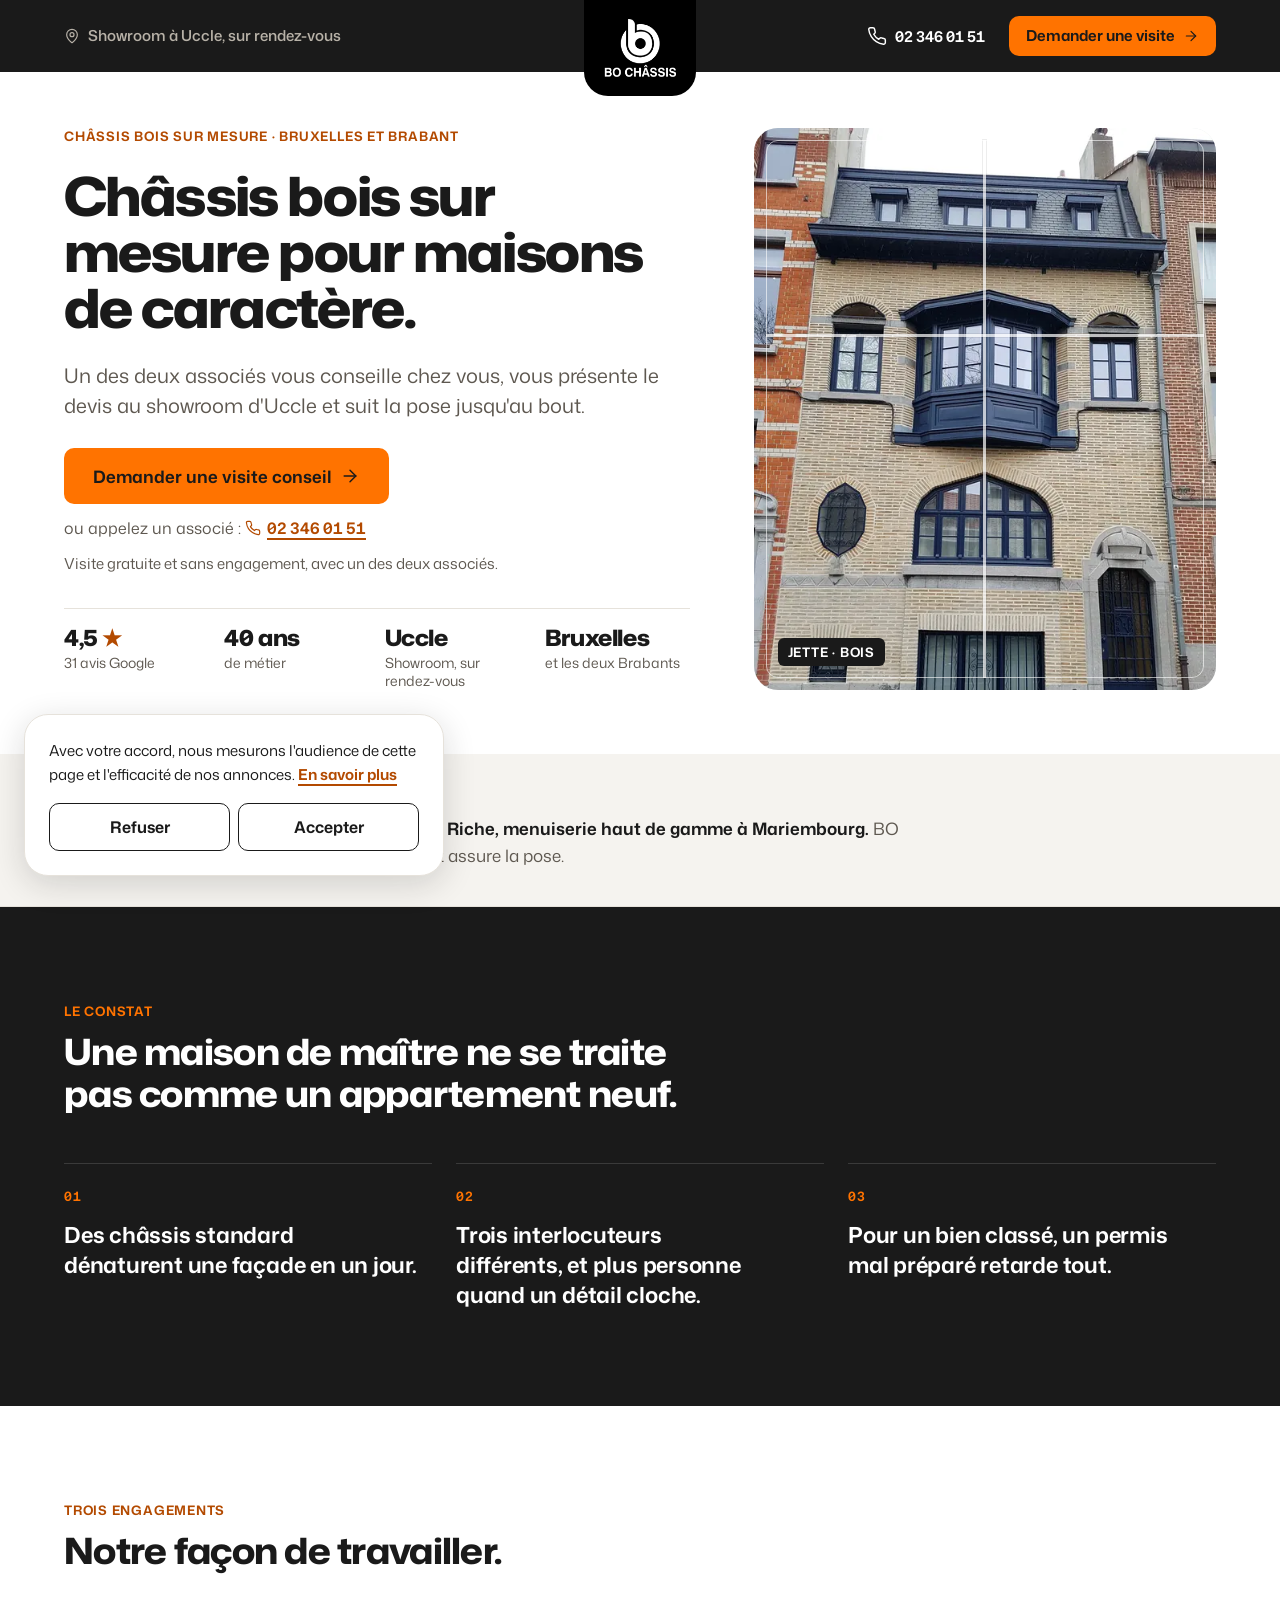
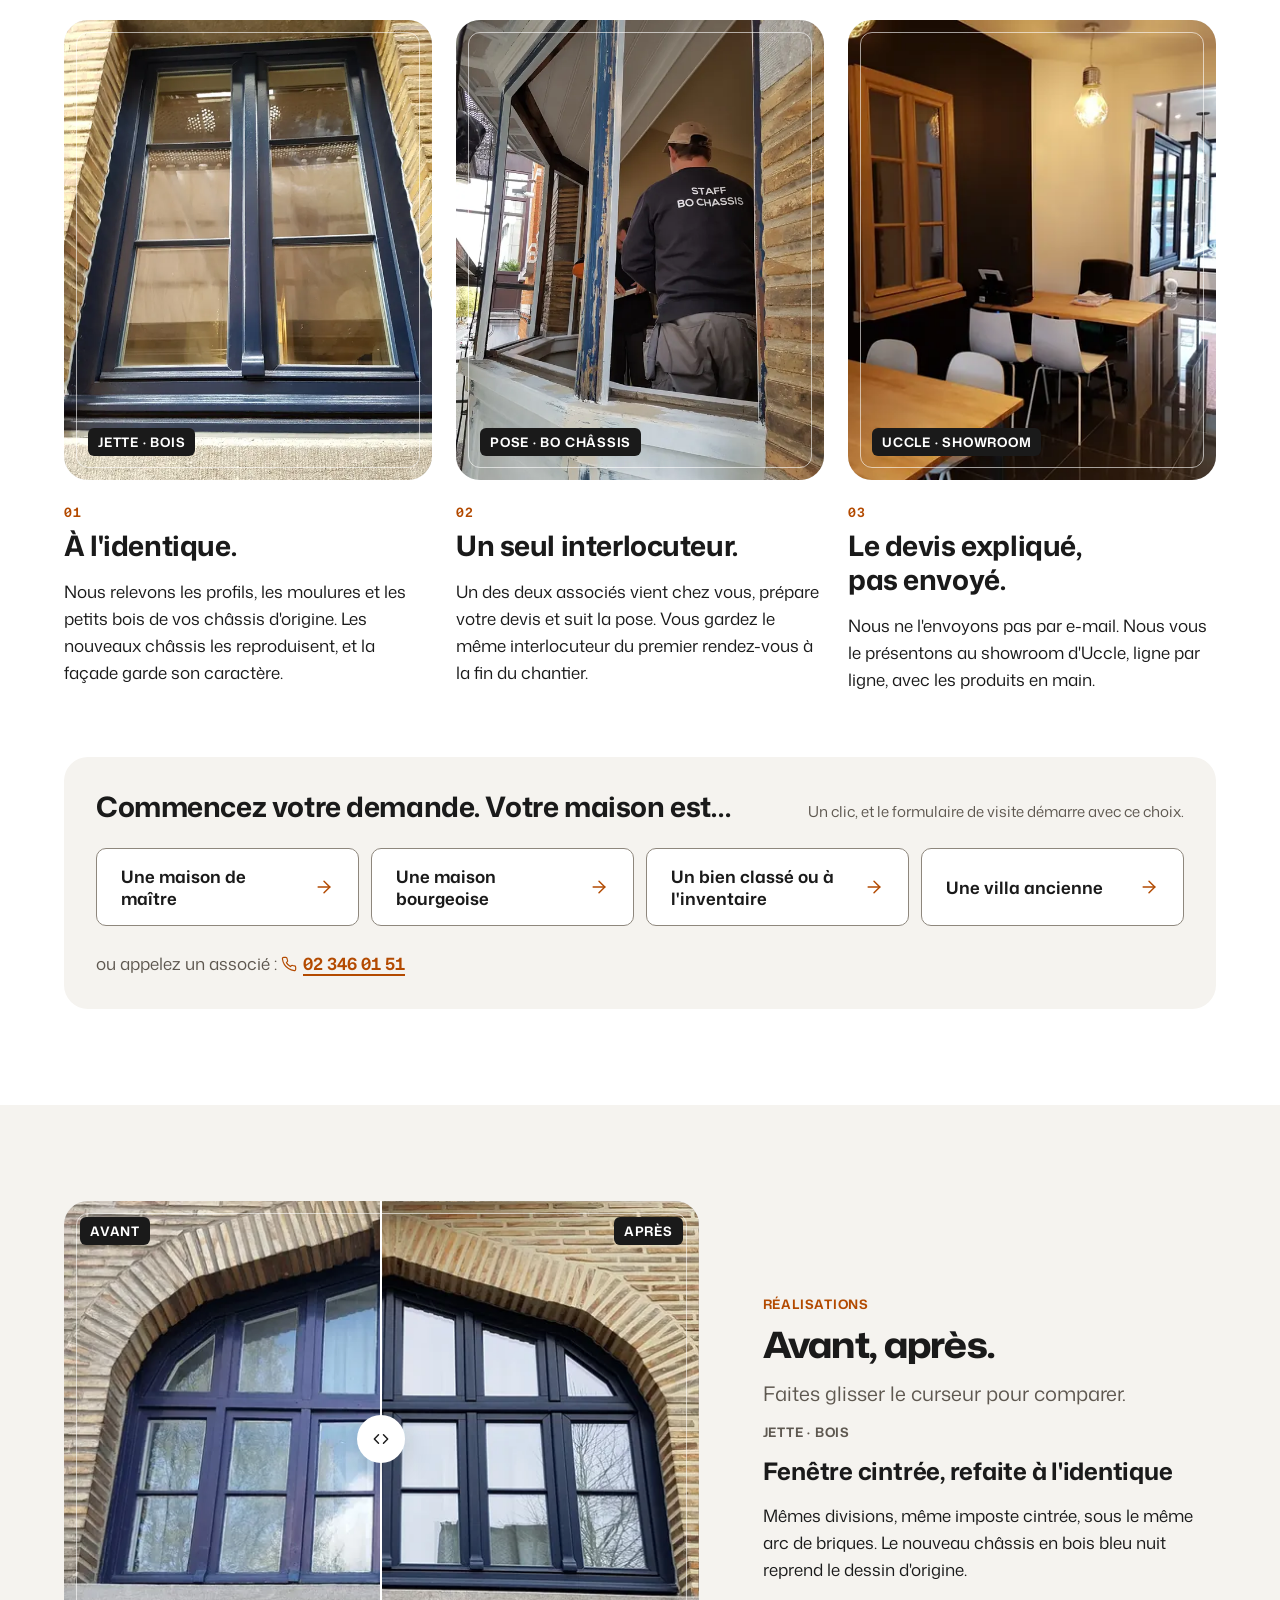
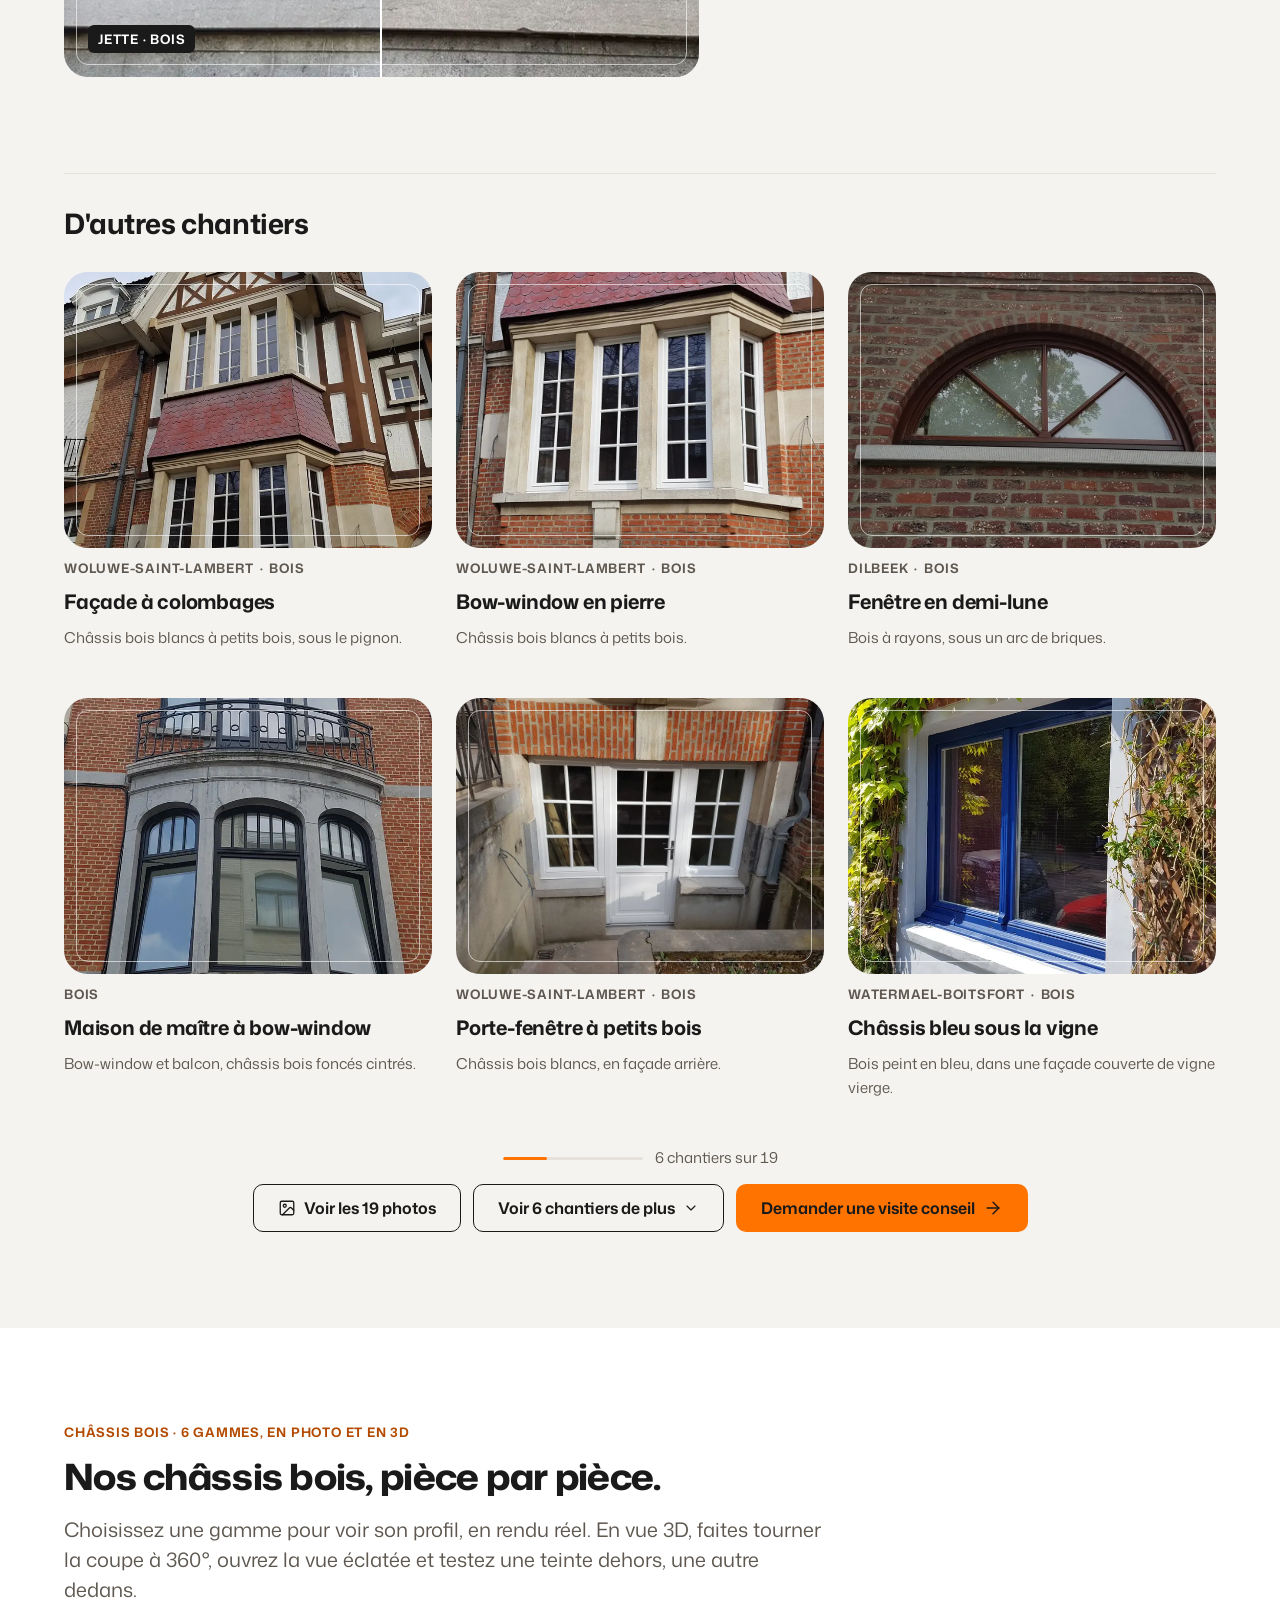
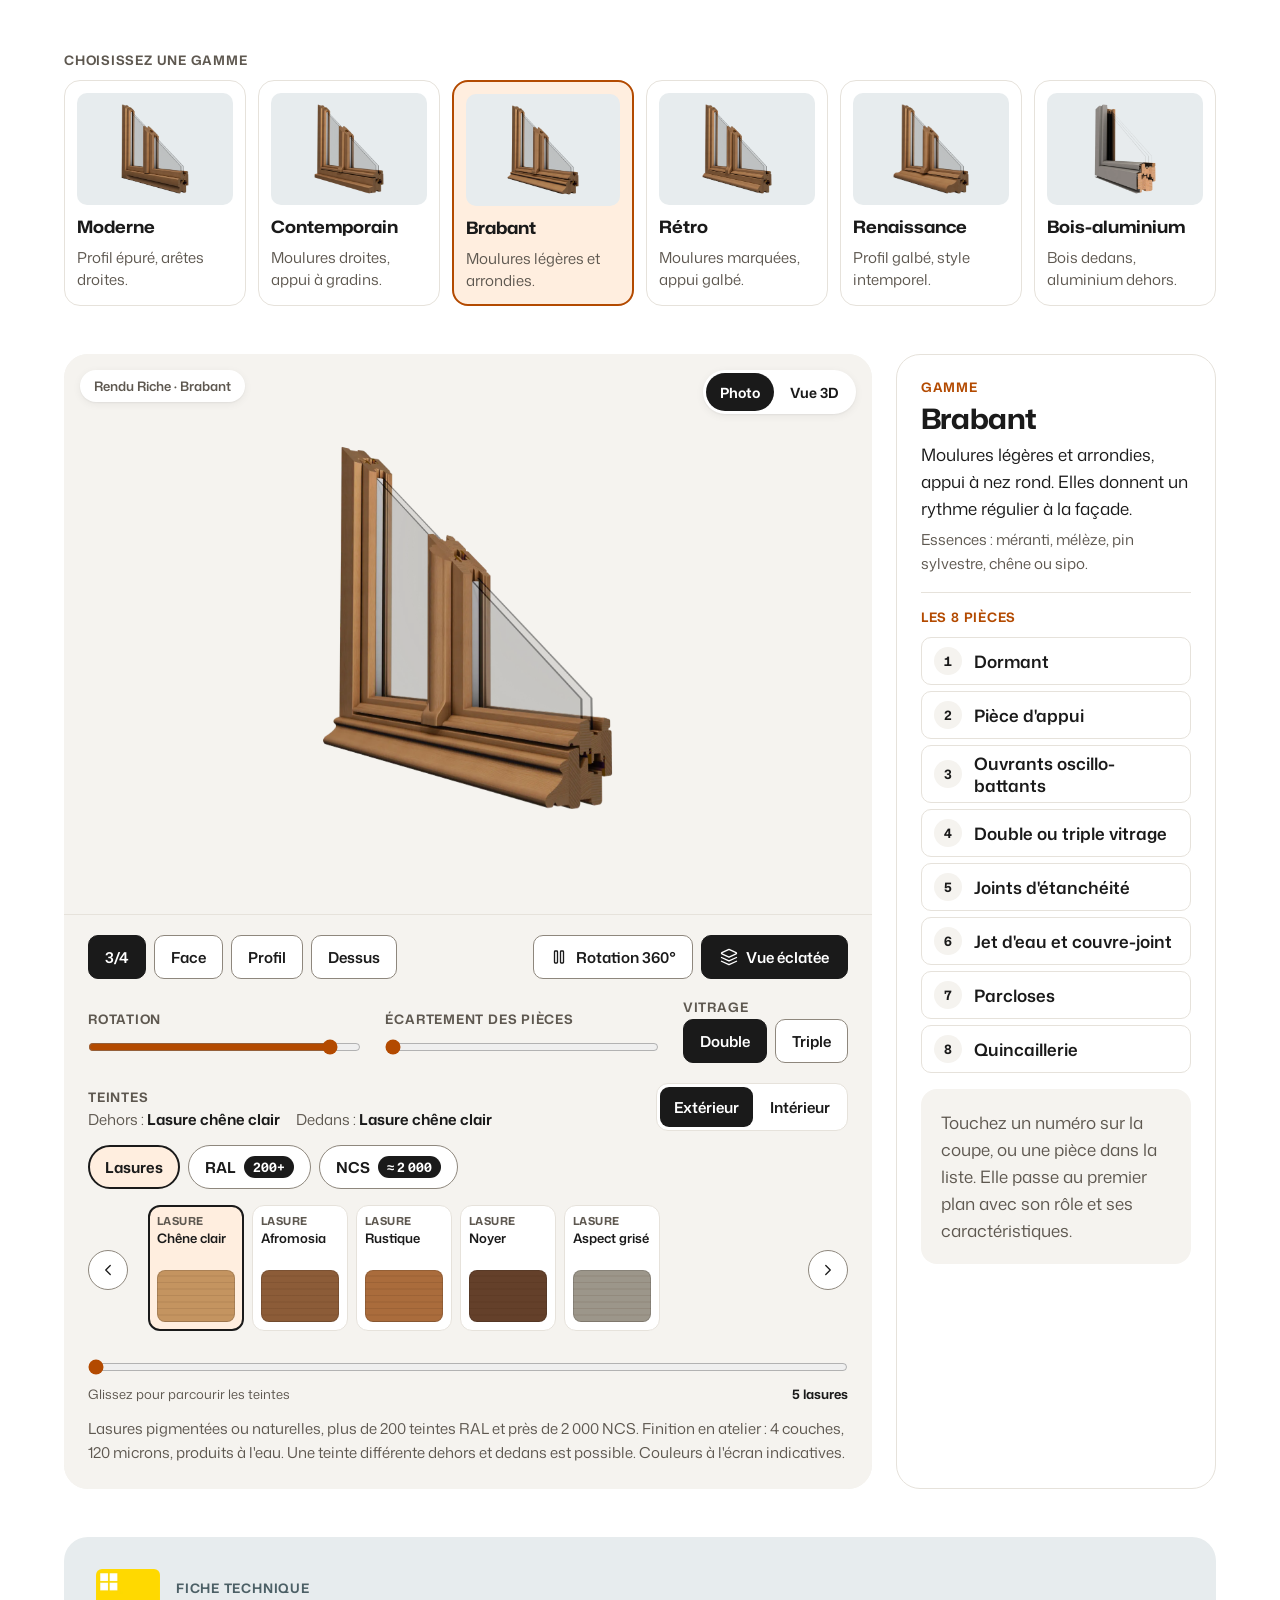
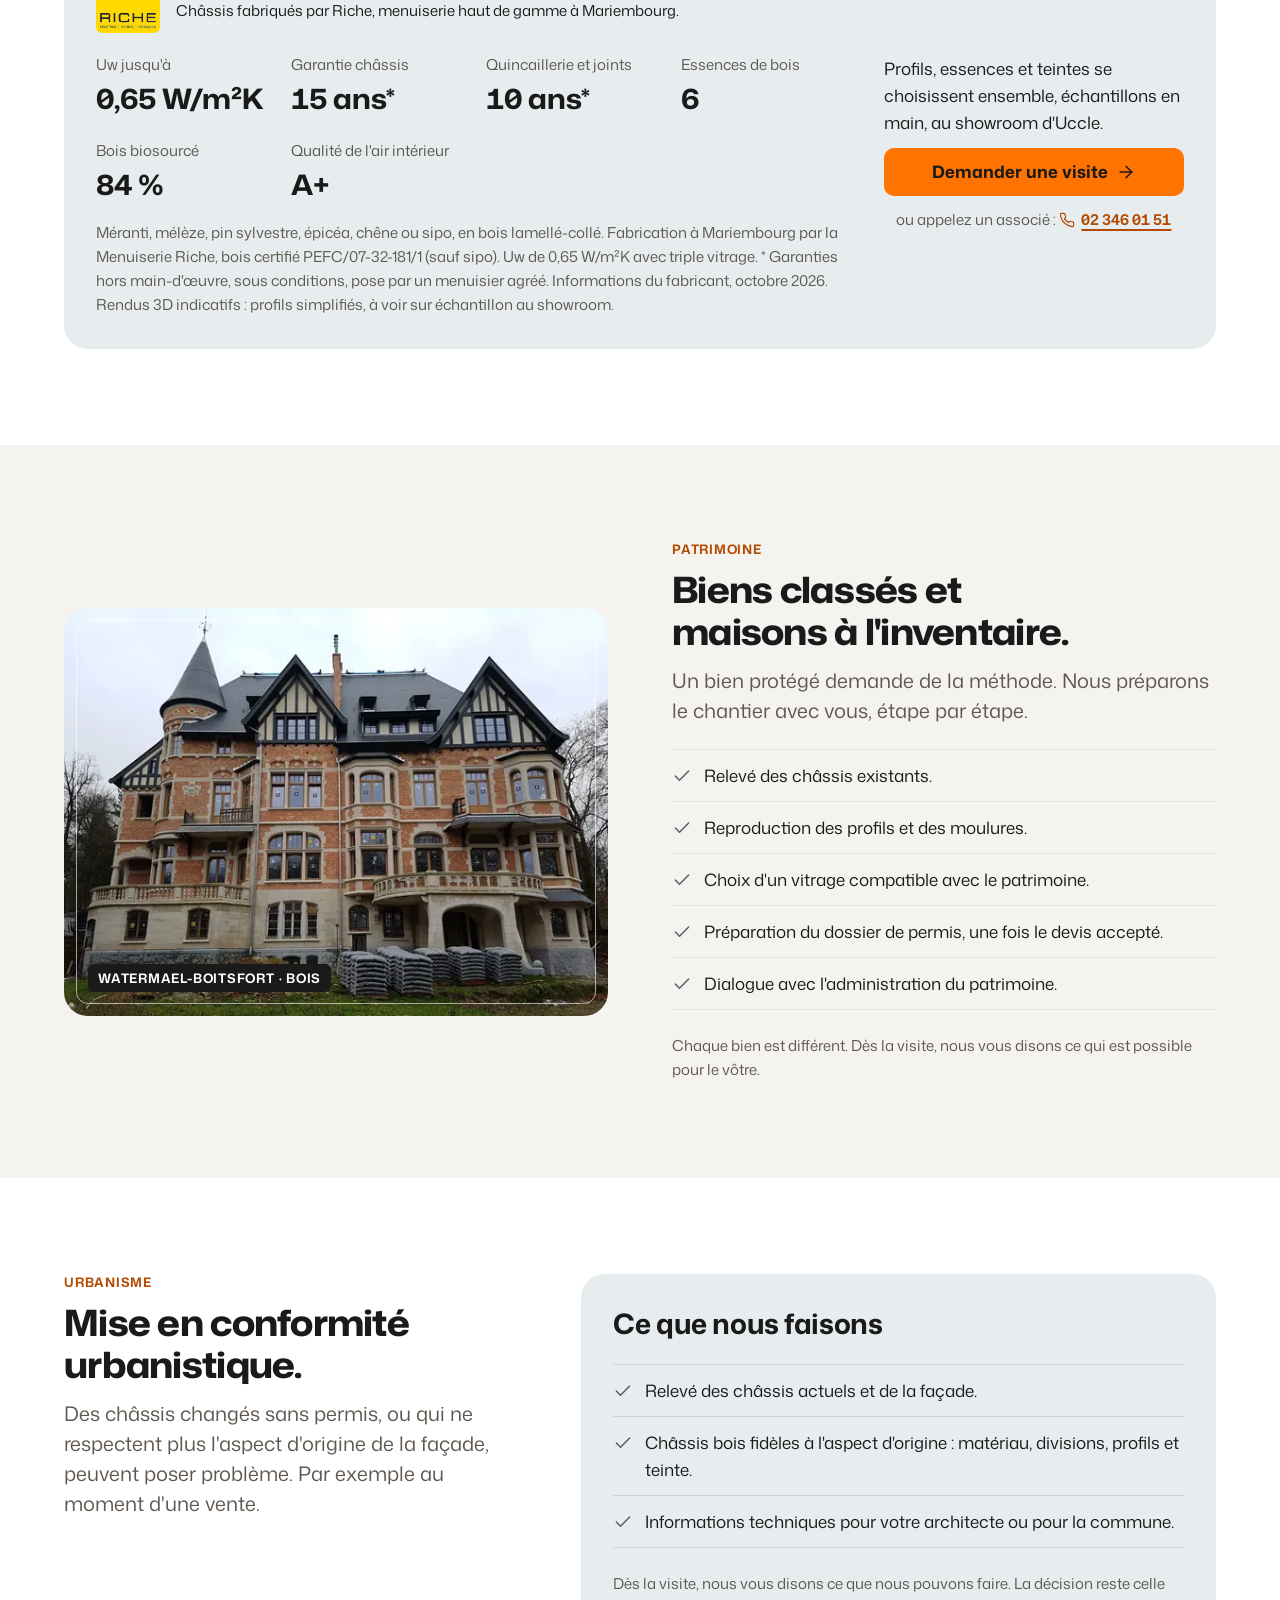
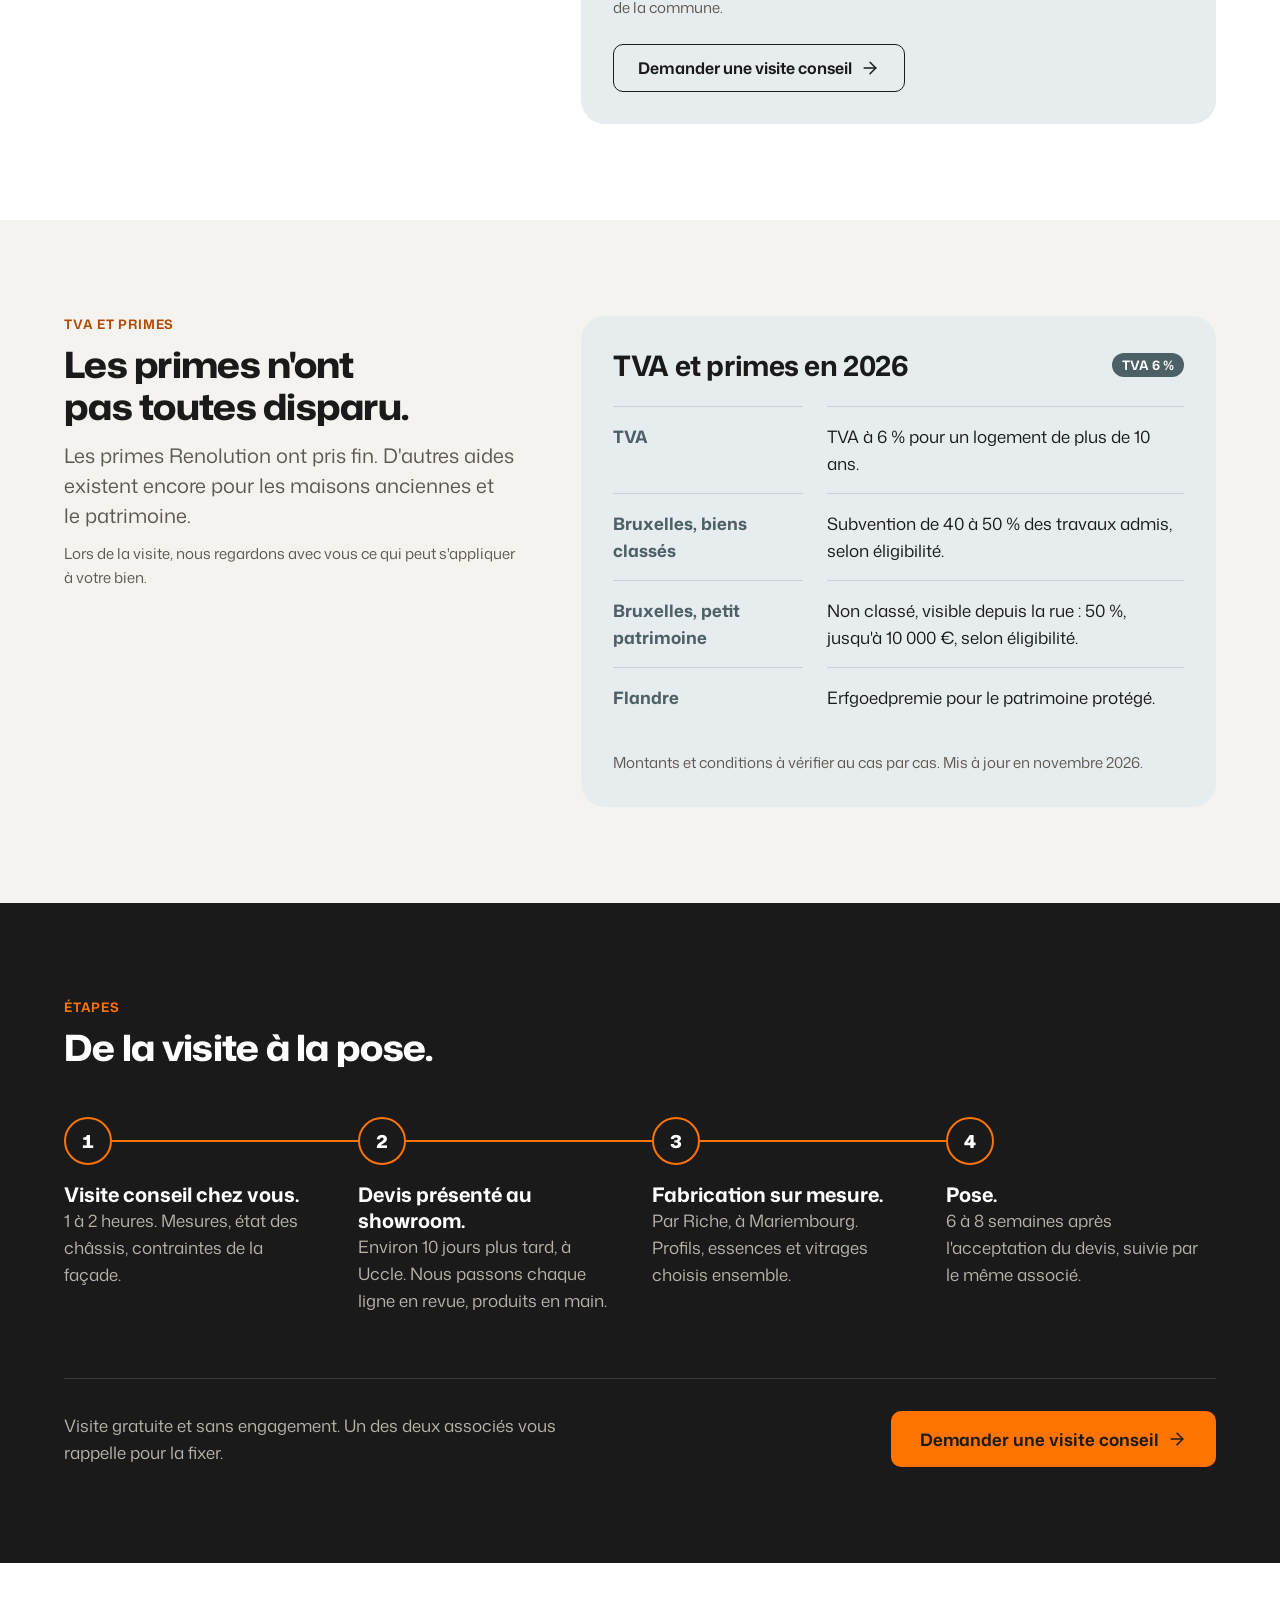
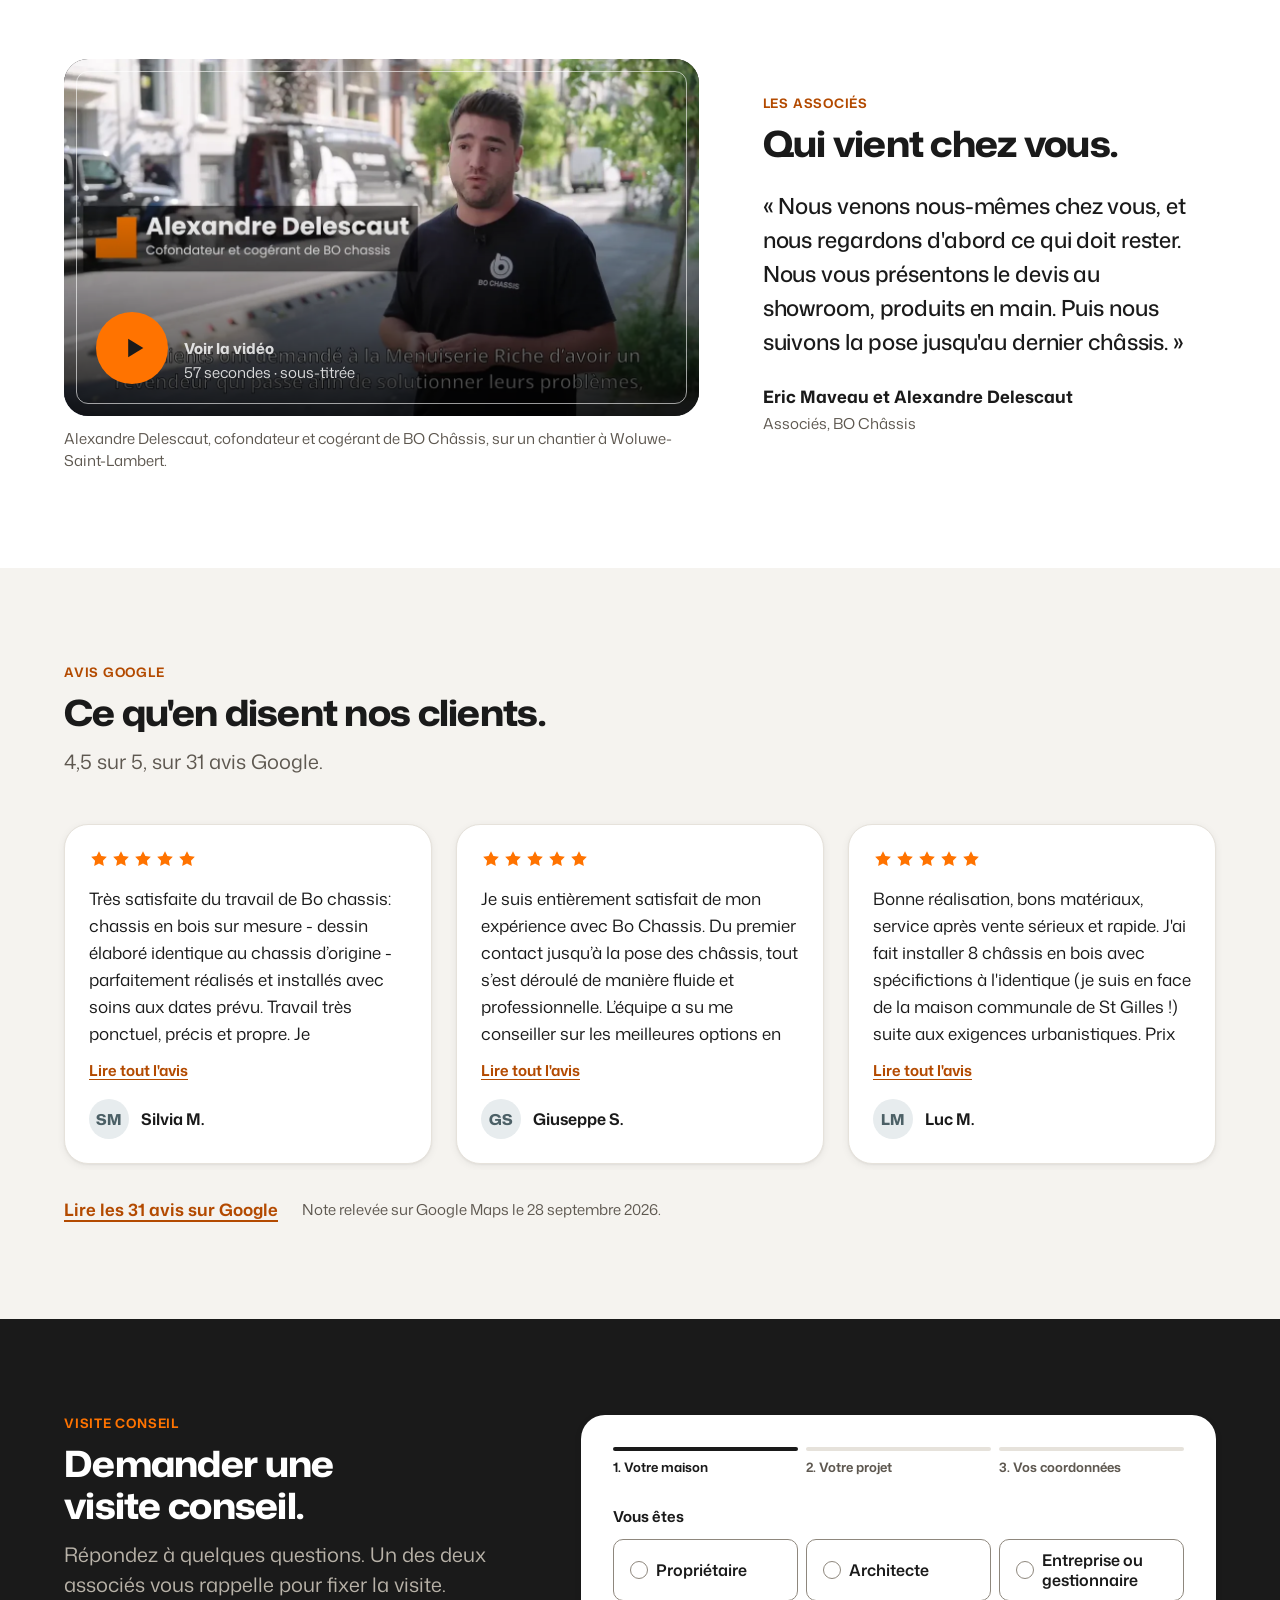
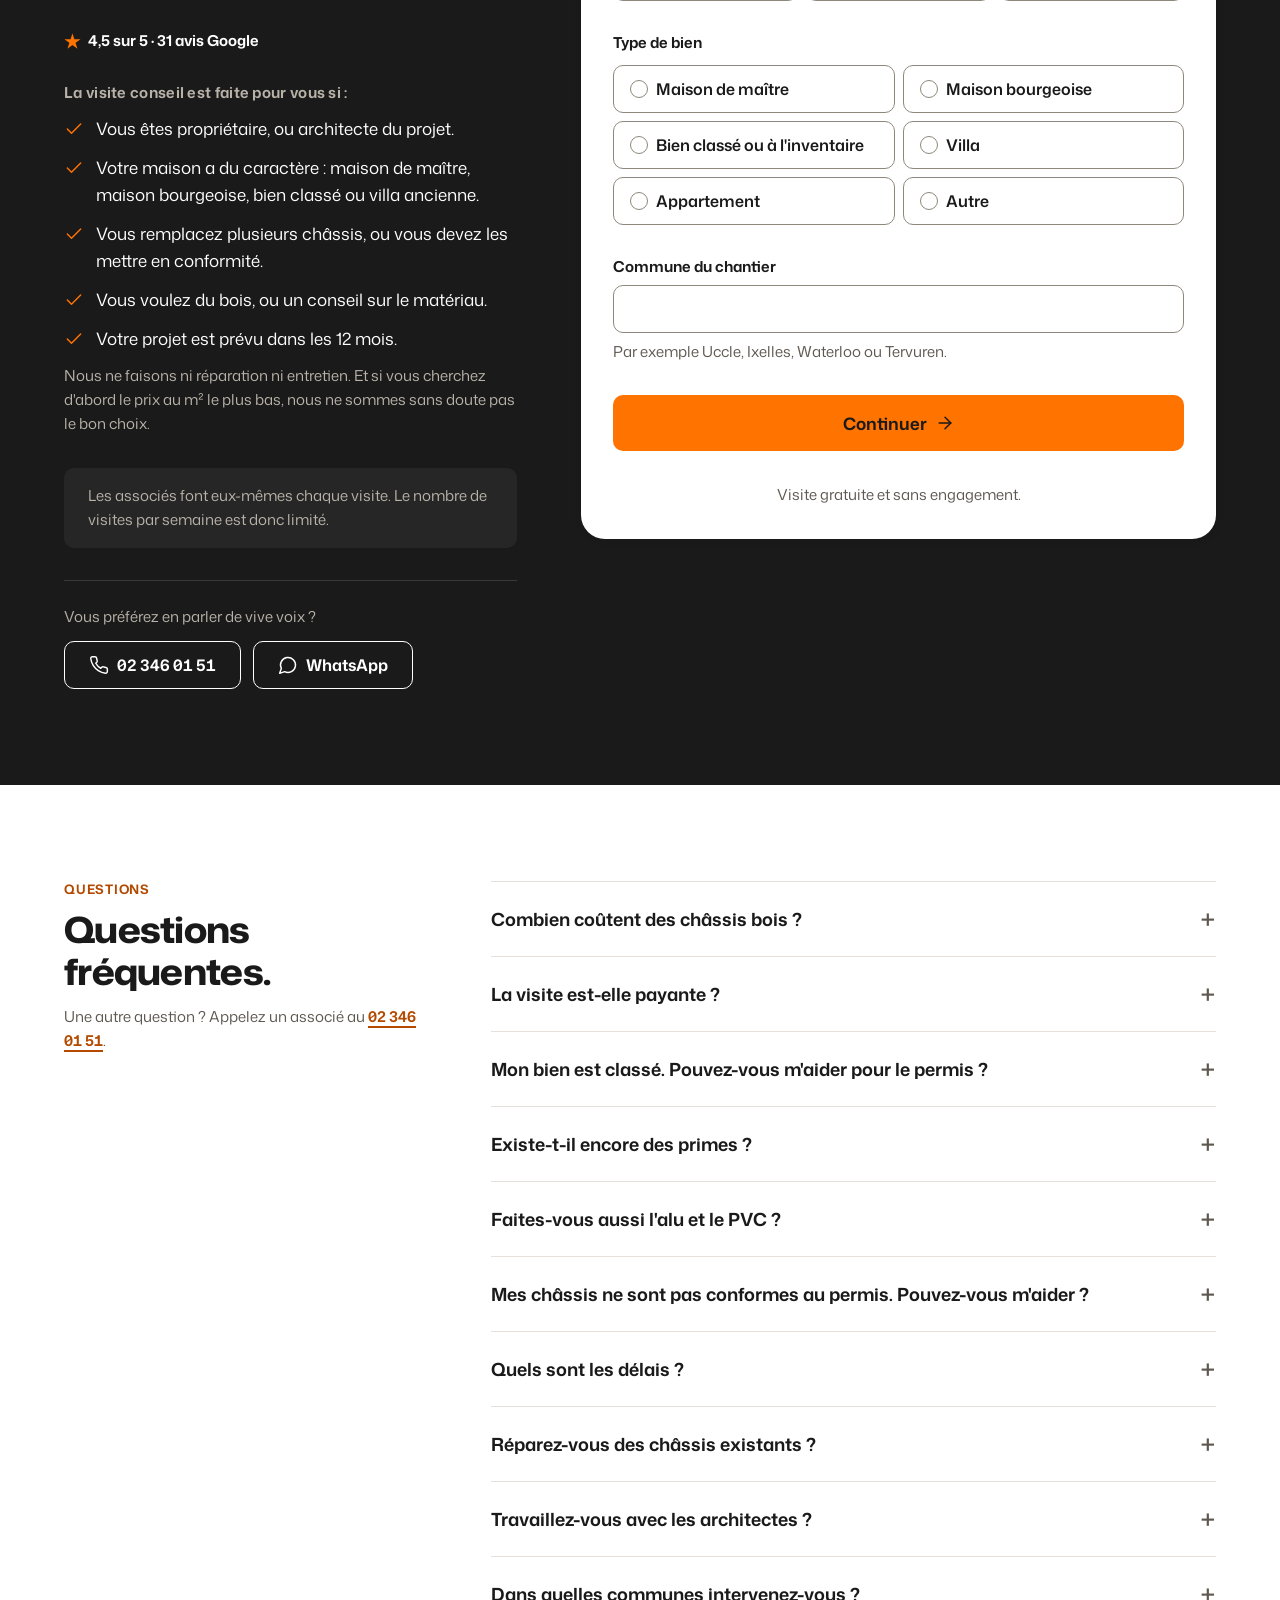
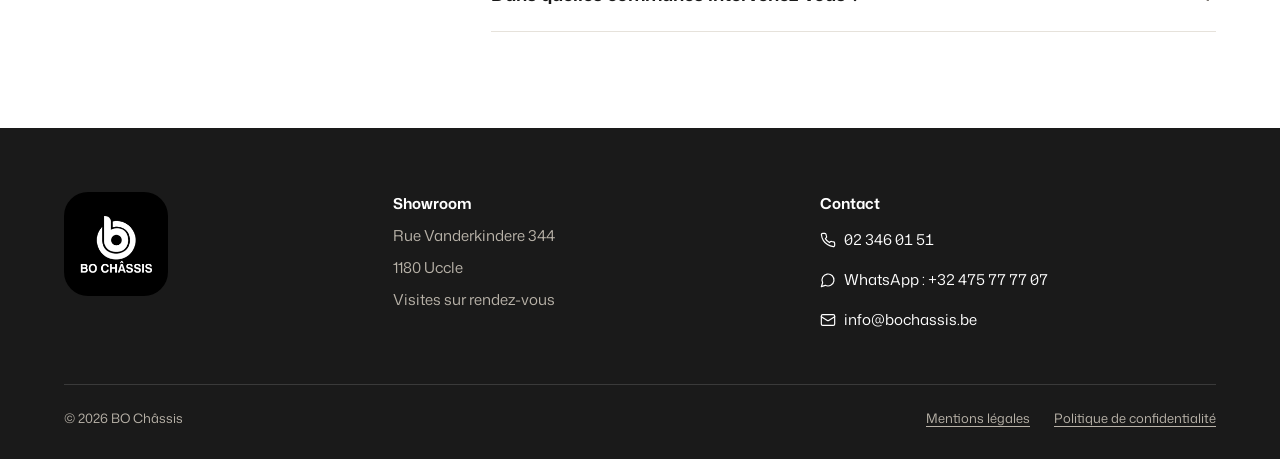
==== commit 924c0389: "Contenus validés : retrait des mentions « à confirmer », fiche Riche des profils bois-alu" ====
--- a/chassis-bois/index.html
+++ b/chassis-bois/index.html
@@ -34,11 +34,11 @@
 <script>window.BO_CONFIG={"hub":{"origin":"https://app.buildozer.be","siteKey":"site_a008c4fa04e5d09565803c54","formId":"edf987e0-b80b-4dcb-b24f-46a7d6ad303c","cmp":"buildozer-consent"},"gtmId":"GTM-NMVKG7NL","turnstile":"0x4AAAAAAFNXNtDgbqNBKeqH"};</script>
 <script async src="https://app.buildozer.be/api/public/kit.js" data-site-key="site_a008c4fa04e5d09565803c54" data-cmp="buildozer-consent"></script>
 <script>(function(w,d,s,l,i){w[l]=w[l]||[];w[l].push({'gtm.start':new Date().getTime(),event:'gtm.js'});var f=d.getElementsByTagName(s)[0],j=d.createElement(s),dl=l!='dataLayer'?'&l='+l:'';j.async=true;j.src='https://www.googletagmanager.com/gtm.js?id='+i+dl;f.parentNode.insertBefore(j,f);})(window,document,'script','dataLayer','GTM-NMVKG7NL');</script>
-<script type="module" src="/assets/js/chassis-bois.ffb016dccc.js"></script>
+<script type="module" src="/assets/js/chassis-bois.7d83f193e5.js"></script>
 <script type="application/ld+json">{"@context":"https://schema.org","@graph":[{"@type":"Organization","@id":"https://bochassis.be/#org","name":"BO Châssis","url":"https://bochassis.be/","logo":"https://visit.bochassis.be/apple-touch-icon.png","email":"info@bochassis.be","telephone":"+3223460151"},{"@type":"HomeAndConstructionBusiness","@id":"https://bochassis.be/#business","name":"BO Châssis","url":"https://bochassis.be/","image":"https://visit.bochassis.be/assets/og/chassis-bois.jpg","telephone":"+3223460151","email":"info@bochassis.be","address":{"@type":"PostalAddress","streetAddress":"Rue Vanderkindere 344","postalCode":"1180","addressLocality":"Uccle","addressCountry":"BE"},"areaServed":[{"@type":"City","name":"Uccle"},{"@type":"City","name":"Ixelles"},{"@type":"City","name":"Woluwe-Saint-Pierre"},{"@type":"City","name":"Woluwe-Saint-Lambert"},{"@type":"City","name":"Watermael-Boitsfort"},{"@type":"City","name":"Etterbeek"},{"@type":"City","name":"Auderghem"},{"@type":"City","name":"Saint-Gilles"},{"@type":"City","name":"Forest"},{"@type":"City","name":"Waterloo"},{"@type":"City","name":"Lasne"},{"@type":"City","name":"Rixensart"},{"@type":"City","name":"La Hulpe"},{"@type":"City","name":"Braine-l'Alleud"},{"@type":"City","name":"Wavre"},{"@type":"City","name":"Rhode-Saint-Genèse"},{"@type":"City","name":"Linkebeek"},{"@type":"City","name":"Kraainem"},{"@type":"City","name":"Wezembeek-Oppem"},{"@type":"City","name":"Tervuren"},{"@type":"City","name":"Overijse"},{"@type":"City","name":"Hoeilaart"}],"parentOrganization":{"@id":"https://bochassis.be/#org"}},{"@type":"WebPage","@id":"https://visit.bochassis.be/chassis-bois/#webpage","url":"https://visit.bochassis.be/chassis-bois/","name":"Châssis bois sur mesure, maisons de caractère | BO Châssis","description":"Châssis bois sur mesure pour maisons de maître et biens classés, à Bruxelles et dans les deux Brabants. Visite conseil gratuite avec un des deux associés.","inLanguage":"fr-BE","primaryImageOfPage":{"@type":"ImageObject","url":"https://visit.bochassis.be/assets/og/chassis-bois.jpg","width":1200,"height":630},"about":{"@id":"https://visit.bochassis.be/chassis-bois/#service"}},{"@type":"Service","@id":"https://visit.bochassis.be/chassis-bois/#service","name":"Châssis bois sur mesure","serviceType":"Fabrication et pose de châssis en bois","provider":{"@id":"https://bochassis.be/#business"},"areaServed":[{"@type":"City","name":"Uccle"},{"@type":"City","name":"Ixelles"},{"@type":"City","name":"Woluwe-Saint-Pierre"},{"@type":"City","name":"Woluwe-Saint-Lambert"},{"@type":"City","name":"Watermael-Boitsfort"},{"@type":"City","name":"Etterbeek"},{"@type":"City","name":"Auderghem"},{"@type":"City","name":"Saint-Gilles"},{"@type":"City","name":"Forest"},{"@type":"City","name":"Waterloo"},{"@type":"City","name":"Lasne"},{"@type":"City","name":"Rixensart"},{"@type":"City","name":"La Hulpe"},{"@type":"City","name":"Braine-l'Alleud"},{"@type":"City","name":"Wavre"},{"@type":"City","name":"Rhode-Saint-Genèse"},{"@type":"City","name":"Linkebeek"},{"@type":"City","name":"Kraainem"},{"@type":"City","name":"Wezembeek-Oppem"},{"@type":"City","name":"Tervuren"},{"@type":"City","name":"Overijse"},{"@type":"City","name":"Hoeilaart"}],"url":"https://visit.bochassis.be/chassis-bois/"},{"@type":"FAQPage","@id":"https://visit.bochassis.be/chassis-bois/#faq","mainEntity":[{"@type":"Question","name":"Combien coûtent des châssis bois ?","acceptedAnswer":{"@type":"Answer","text":"Cela dépend du nombre de châssis, des profils, de l'essence et du vitrage. Nous ne sommes pas les moins chers. Le devis détaille chaque poste, et nous vous l'expliquons au showroom."}},{"@type":"Question","name":"La visite est-elle payante ?","acceptedAnswer":{"@type":"Answer","text":"Non. Elle est gratuite et sans engagement."}},{"@type":"Question","name":"Mon bien est classé. Pouvez-vous m'aider pour le permis ?","acceptedAnswer":{"@type":"Answer","text":"Oui. Une fois le devis accepté, nous préparons le dossier de permis avec vous. Dès la visite, nous vous disons ce qui est possible pour votre bien."}},{"@type":"Question","name":"Existe-t-il encore des primes ?","acceptedAnswer":{"@type":"Answer","text":"Oui, selon votre bien et votre Région. La TVA à 6 % s'applique aux logements de plus de 10 ans, et des subventions existent pour le patrimoine."}},{"@type":"Question","name":"Faites-vous aussi l'alu et le PVC ?","acceptedAnswer":{"@type":"Answer","text":"Oui, en complément. Notre spécialité reste le bois."}},{"@type":"Question","name":"Mes châssis ne sont pas conformes au permis. Pouvez-vous m'aider ?","acceptedAnswer":{"@type":"Answer","text":"Oui. Nous relevons les châssis existants et nous proposons des châssis bois fidèles à l'aspect d'origine. La décision reste celle de la commune."}},{"@type":"Question","name":"Quels sont les délais ?","acceptedAnswer":{"@type":"Answer","text":"Le devis vous est présenté au showroom environ 10 jours après la visite. La pose a lieu 6 à 8 semaines après l'acceptation du devis."}},{"@type":"Question","name":"Réparez-vous des châssis existants ?","acceptedAnswer":{"@type":"Answer","text":"Non. Nous ne faisons ni réparation ni entretien. Nous remplaçons les châssis, y compris à l'identique."}},{"@type":"Question","name":"Travaillez-vous avec les architectes ?","acceptedAnswer":{"@type":"Answer","text":"Oui. Nous travaillons avec les propriétaires et avec les architectes qui les accompagnent. Nous ne travaillons pas pour des entreprises de construction ni pour des gestionnaires d'immeubles."}},{"@type":"Question","name":"Dans quelles communes intervenez-vous ?","acceptedAnswer":{"@type":"Answer","text":"Bruxelles, Brabant wallon et Brabant flamand. En particulier : Bruxelles / Brussel : Uccle / Ukkel, Ixelles / Elsene, Woluwe-Saint-Pierre / Sint-Pieters-Woluwe, Woluwe-Saint-Lambert / Sint-Lambrechts-Woluwe, Watermael-Boitsfort / Watermaal-Bosvoorde, Etterbeek, Auderghem / Oudergem, Saint-Gilles / Sint-Gillis, Forest / Vorst. Brabant wallon / Waals-Brabant : Waterloo, Lasne, Rixensart, La Hulpe / Terhulpen, Braine-l'Alleud / Eigenbrakel, Wavre / Waver. Brabant flamand / Vlaams-Brabant : Rhode-Saint-Genèse / Sint-Genesius-Rode, Linkebeek, Kraainem, Wezembeek-Oppem, Tervuren, Overijse, Hoeilaart."}}]}]}</script>
 </head>
 <body>
 <noscript><iframe src="https://www.googletagmanager.com/ns.html?id=GTM-NMVKG7NL" height="0" width="0" style="display:none;visibility:hidden"></iframe></noscript>
-<div id="app"><div class="lp" id="top" style="width:100%;min-height:100vh;font-family:'Mona Sans', 'Helvetica Neue', Arial, sans-serif;color:#1a1a1a;background:#ffffff;"><header class="hd hd--over"><div class="wrap hd__inner"><div class="mnav"><button class="mnav__btn" type="button" aria-expanded="false" aria-controls="mnav-panel" aria-label="Menu des sections de la page"><svg class="ic mnav__ic" viewBox="0 0 24 24" aria-hidden="true"><g class="mnav__bars"><path d="M4 7h16"></path><path d="M4 12h16"></path><path d="M4 17h16"></path></g><g class="mnav__x"><path d="M18 6 6 18"></path><path d="m6 6 12 12"></path></g></svg><span>Menu</span></button><nav class="mnav__panel" id="mnav-panel" aria-label="Sections de la page" hidden><ul class="mnav__list"><li><a href="#realisations">Réalisations</a></li><li><a href="#gammes">Nos gammes en 3D</a></li><li><a href="#bc-title">Biens classés</a></li><li><a href="#conformite">Mise en conformité</a></li><li><a href="#primes">TVA et primes</a></li><li><a href="#me-title">Les étapes</a></li><li><a href="#av-title">Avis clients</a></li><li><a href="#faq-title">Questions fréquentes</a></li></ul><a class="btn btn--primary btn--lg btn--block" href="#demande"><span>Demander une visite conseil</span><svg class="ic ic-arrow" viewBox="0 0 24 24" aria-hidden="true"><path d="M5 12h14"></path><path d="m12 5 7 7-7 7"></path></svg></a><a class="mnav__tel" href="tel:+3223460151">Ou appelez un associé : <strong>02 346 01 51</strong></a></nav></div><p class="hd__note" style="margin:0;"><svg class="ic ic--sm" viewBox="0 0 24 24" aria-hidden="true"><path d="M20 10c0 4.993-5.539 10.193-7.399 11.799a1 1 0 0 1-1.202 0C9.539 20.193 4 14.993 4 10a8 8 0 0 1 16 0"></path><circle cx="12" cy="10" r="3"></circle></svg><span>Showroom à Uccle, sur rendez-vous</span></p><a class="logo-tab" href="#top" aria-label="BO Châssis, haut de page"><img src="/assets/img/0a56fe7369133a8e666bd60ec28c0fcc.webp" alt="BO Châssis" width="139" height="111" decoding="async"/></a><div class="hd__end"><a class="hd__tel" href="tel:+3223460151" aria-label="Appeler un associé au 02 346 01 51"><svg class="ic ic-ring" viewBox="0 0 24 24" aria-hidden="true"><path d="M22 16.92v3a2 2 0 0 1-2.18 2 19.79 19.79 0 0 1-8.63-3.07 19.5 19.5 0 0 1-6-6 19.79 19.79 0 0 1-3.07-8.67A2 2 0 0 1 4.11 2h3a2 2 0 0 1 2 1.72 12.84 12.84 0 0 0 .7 2.81 2 2 0 0 1-.45 2.11L8.09 9.91a16 16 0 0 0 6 6l1.27-1.27a2 2 0 0 1 2.11-.45 12.84 12.84 0 0 0 2.81.7A2 2 0 0 1 22 16.92z"></path></svg><span class="hd__tel-label">02 346 01 51</span></a><a class="btn btn--primary btn--sm hd__cta" href="#demande"><span>Demander une visite</span><svg class="ic ic--sm ic-arrow" viewBox="0 0 24 24" aria-hidden="true"><path d="M5 12h14"></path><path d="m12 5 7 7-7 7"></path></svg></a></div></div></header><main class="main "><section class="hero hero--photo" aria-labelledby="hero-title"><div class="wrap"><div class="hero__grid"><div class="hero__copy"><span class="label eyebrow"><span class="sc-interp">Châssis bois sur mesure · Bruxelles et Brabant</span></span><p class="hero-rating"><span class="hero-rating__star" aria-hidden="true">★</span><strong>4,5</strong><span class="sr-only"> sur 5</span><span aria-hidden="true">·</span>31 avis Google</p><h1 class="display-xl" id="hero-title"><span class="sc-interp">Châssis bois sur mesure pour maisons de caractère.</span></h1><p class="lead"><span class="sc-interp">Un des deux associés vous conseille chez vous, vous présente le devis au showroom d'Uccle et suit la pose jusqu'au bout.</span></p><div class="hero__actions"><div class="hero__cta-row"><a class="btn btn--primary btn--lg" href="#demande"><span>Demander une visite conseil</span><svg class="ic ic-arrow" viewBox="0 0 24 24" aria-hidden="true"><path d="M5 12h14"></path><path d="m12 5 7 7-7 7"></path></svg></a><p class="hero__or">ou appelez un associé : <a class="link link--tel tnum" href="tel:+3223460151"><svg class="ic ic--sm ic-ring" viewBox="0 0 24 24" aria-hidden="true"><path d="M22 16.92v3a2 2 0 0 1-2.18 2 19.79 19.79 0 0 1-8.63-3.07 19.5 19.5 0 0 1-6-6 19.79 19.79 0 0 1-3.07-8.67A2 2 0 0 1 4.11 2h3a2 2 0 0 1 2 1.72 12.84 12.84 0 0 0 .7 2.81 2 2 0 0 1-.45 2.11L8.09 9.91a16 16 0 0 0 6 6l1.27-1.27a2 2 0 0 1 2.11-.45 12.84 12.84 0 0 0 2.81.7A2 2 0 0 1 22 16.92z"></path></svg>02 346 01 51</a></p></div><p class="body-s">Visite gratuite et sans engagement, avec un des deux associés.</p></div><div class="proof" role="list" aria-label="En bref"><div class="proof__item proof__item--rating" role="listitem"><span class="proof__value">4,5 <span class="proof__star" aria-hidden="true">★</span><span class="sr-only"> sur 5</span></span><span class="proof__label">31 avis Google</span></div><div class="proof__item" role="listitem"><span class="proof__value">40 ans</span><span class="proof__label">de métier</span></div><div class="proof__item" role="listitem"><span class="proof__value">Uccle</span><span class="proof__label">Showroom, sur rendez-vous</span></div><div class="proof__item" role="listitem"><span class="proof__value">Bruxelles</span><span class="proof__label">et les deux Brabants</span></div></div></div><div class="hero__visual"><figure class="frame hero-window"><picture><source media="(max-width: 640px)" srcset="/assets/img/da42abfeee40c5e26338dfb8290a4732-640w.webp 640w, /assets/img/da42abfeee40c5e26338dfb8290a4732-1024w.webp 1024w, /assets/img/da42abfeee40c5e26338dfb8290a4732.webp 1200w" width="1200" height="1350" sizes="100vw"/><img src="/assets/img/509334d98a0ed20540889fd169bc0f65.webp" alt="Façade de maison de maître en briques claires avec oriel et fenêtre cintrée, châssis bois bleu nuit, Jette" width="2195" height="2400" style="object-position:50% 50%;" fetchpriority="high" sizes="(max-width: 899px) 100vw, 50vw" srcset="/assets/img/509334d98a0ed20540889fd169bc0f65-640w.webp 640w, /assets/img/509334d98a0ed20540889fd169bc0f65-1024w.webp 1024w, /assets/img/509334d98a0ed20540889fd169bc0f65.webp 1600w" decoding="async"/></picture><span class="bars" aria-hidden="true"></span><span class="frame__tag"><span class="sc-interp">Jette · Bois</span></span></figure></div></div></div></section><section class="partner" aria-label="Fabricant partenaire"><div class="wrap partner__inner"><img class="partner__logo" src="/assets/img/aadc2d4129a713df28a05ab4d43e4643.webp" alt="Riche, fenêtres, portes, vérandas" width="250" height="250" decoding="async"/><p class="partner__text"><span class="label eyebrow">Fabricant partenaire</span><span><strong>Nos châssis sont fabriqués par Riche, menuiserie haut de gamme à Mariembourg.</strong> BO Châssis prépare votre chantier et assure la pose.</span></p></div></section><section class="section section--dark" aria-labelledby="pb-title"><div class="wrap"><div class="heading"><span class="label eyebrow">Le constat</span><h2 class="h1" id="pb-title">Une maison de maître ne se traite pas comme un appartement neuf.</h2></div><div class="pains"><div class="pain"><span class="pain__num">01</span><p class="pain__text">Des châssis standard dénaturent une façade en un jour.</p></div><div class="pain"><span class="pain__num">02</span><p class="pain__text">Trois interlocuteurs différents, et plus personne quand un détail cloche.</p></div><div class="pain"><span class="pain__num">03</span><p class="pain__text">Pour un bien classé, un permis mal préparé retarde tout.</p></div></div></div></section><section class="section" aria-labelledby="pl-title"><div class="wrap"><div class="heading section-head"><span class="label eyebrow">Trois engagements</span><h2 class="h1" id="pl-title">Notre façon de travailler.</h2></div><div class="pillars"><article class="pillar"><figure class="frame frame--45"><img src="/assets/img/f6ec9d50facc6e007887191cdbbf70d5.webp" alt="Châssis bois bleu nuit à petits bois sur appui en pierre bleue, briques claires, Jette" width="1800" height="2400" loading="lazy" sizes="(max-width: 640px) 100vw, (max-width: 1023px) 50vw, 400px" srcset="/assets/img/f6ec9d50facc6e007887191cdbbf70d5-640w.webp 640w, /assets/img/f6ec9d50facc6e007887191cdbbf70d5-1024w.webp 1024w, /assets/img/f6ec9d50facc6e007887191cdbbf70d5.webp 1600w" decoding="async"/><span class="frame__tag">Jette · Bois</span></figure><div class="pillar__head"><span class="pillar__num">01</span><h3 class="h2">À l'identique.</h3></div><p class="body">Nous relevons les profils, les moulures et les petits bois de vos châssis d'origine. Les nouveaux châssis les reproduisent, et la façade garde son caractère.</p></article><article class="pillar"><figure class="frame frame--45"><img src="/assets/img/1a68e3feff661ca1d5f1e08ff1aac47d.webp" alt="Poseur BO Châssis de dos, en train de déposer un ancien châssis bois" width="1800" height="2400" loading="lazy" sizes="(max-width: 640px) 100vw, (max-width: 1023px) 50vw, 400px" srcset="/assets/img/1a68e3feff661ca1d5f1e08ff1aac47d-640w.webp 640w, /assets/img/1a68e3feff661ca1d5f1e08ff1aac47d-1024w.webp 1024w, /assets/img/1a68e3feff661ca1d5f1e08ff1aac47d.webp 1600w" decoding="async"/><span class="frame__tag">Pose · BO Châssis</span></figure><div class="pillar__head"><span class="pillar__num">02</span><h3 class="h2">Un seul interlocuteur.</h3></div><p class="body">Un des deux associés vient chez vous, prépare votre devis et suit la pose. Vous gardez le même interlocuteur du premier rendez-vous à la fin du chantier.</p></article><article class="pillar"><figure class="frame frame--45"><img src="/assets/img/cc8757d13f5c79ee6c249871fcddc692.webp" alt="Table de rendez-vous du showroom d'Uccle, châssis bois exposé au mur" width="2400" height="1800" loading="lazy" sizes="(max-width: 640px) 100vw, (max-width: 1023px) 50vw, 400px" srcset="/assets/img/cc8757d13f5c79ee6c249871fcddc692-640w.webp 640w, /assets/img/cc8757d13f5c79ee6c249871fcddc692-1024w.webp 1024w, /assets/img/cc8757d13f5c79ee6c249871fcddc692.webp 1600w" decoding="async"/><span class="frame__tag">Uccle · Showroom</span></figure><div class="pillar__head"><span class="pillar__num">03</span><h3 class="h2">Le devis expliqué, pas envoyé.</h3></div><p class="body">Nous ne l'envoyons pas par e-mail. Nous vous le présentons au showroom d'Uccle, ligne par ligne, avec les produits en main.</p></article></div><div class="qs"><div class="qs__head"><h3 class="h2" id="qs-title">Commencez votre demande. Votre maison est…</h3><p class="body-s">Un clic, et le formulaire de visite démarre avec ce choix.</p></div><div class="qs__tiles" role="group" aria-labelledby="qs-title"><a class="qs__tile" href="#demande"><span><span class="sc-interp">Une maison de maître</span></span><svg class="ic ic-arrow" viewBox="0 0 24 24" aria-hidden="true"><path d="M5 12h14"></path><path d="m12 5 7 7-7 7"></path></svg></a><a class="qs__tile" href="#demande"><span><span class="sc-interp">Une maison bourgeoise</span></span><svg class="ic ic-arrow" viewBox="0 0 24 24" aria-hidden="true"><path d="M5 12h14"></path><path d="m12 5 7 7-7 7"></path></svg></a><a class="qs__tile" href="#demande"><span><span class="sc-interp">Un bien classé ou à l'inventaire</span></span><svg class="ic ic-arrow" viewBox="0 0 24 24" aria-hidden="true"><path d="M5 12h14"></path><path d="m12 5 7 7-7 7"></path></svg></a><a class="qs__tile" href="#demande"><span><span class="sc-interp">Une villa ancienne</span></span><svg class="ic ic-arrow" viewBox="0 0 24 24" aria-hidden="true"><path d="M5 12h14"></path><path d="m12 5 7 7-7 7"></path></svg></a></div><p class="cta-row__or" style="margin:0;">ou appelez un associé : <a class="link link--tel tnum" href="tel:+3223460151"><svg class="ic ic--sm ic-ring" viewBox="0 0 24 24" aria-hidden="true"><path d="M22 16.92v3a2 2 0 0 1-2.18 2 19.79 19.79 0 0 1-8.63-3.07 19.5 19.5 0 0 1-6-6 19.79 19.79 0 0 1-3.07-8.67A2 2 0 0 1 4.11 2h3a2 2 0 0 1 2 1.72 12.84 12.84 0 0 0 .7 2.81 2 2 0 0 1-.45 2.11L8.09 9.91a16 16 0 0 0 6 6l1.27-1.27a2 2 0 0 1 2.11-.45 12.84 12.84 0 0 0 2.81.7A2 2 0 0 1 22 16.92z"></path></svg>02 346 01 51</a></p></div></div></section><section class="section section--alt" id="realisations" aria-labelledby="ba-title"><div class="wrap"><div class="ba-layout"><div class="ba ba--43 ba--auto"><img class="ba__img" src="/assets/img/6109eb8545ae25ccb18e8c02101d2ac8.webp" alt="Fenêtre cintrée en bois peint à petits bois, avant les travaux, sous un arc de briques, Jette" width="1800" height="1350" loading="lazy" sizes="(max-width: 899px) 100vw, 640px" srcset="/assets/img/6109eb8545ae25ccb18e8c02101d2ac8-640w.webp 640w, /assets/img/6109eb8545ae25ccb18e8c02101d2ac8-1024w.webp 1024w, /assets/img/6109eb8545ae25ccb18e8c02101d2ac8.webp 1600w" decoding="async"/><div class="ba__after" style="clip-path:inset(0 0 0 var(--pos));"><img class="ba__img" src="/assets/img/748ab527a175efaa76d9b832456c2b5d.webp" alt="La même fenêtre cintrée après les travaux, nouveau châssis en bois bleu nuit à petits bois, Jette" width="1800" height="1350" loading="lazy" sizes="(max-width: 899px) 100vw, 640px" srcset="/assets/img/748ab527a175efaa76d9b832456c2b5d-640w.webp 640w, /assets/img/748ab527a175efaa76d9b832456c2b5d-1024w.webp 1024w, /assets/img/748ab527a175efaa76d9b832456c2b5d.webp 1600w" decoding="async"/></div><span class="frame__tag">Jette · Bois</span><span class="ba__label ba__label--before">Avant</span><span class="ba__label ba__label--after">Après</span><input type="range" min="0" max="100" step="1" value="50" aria-label="Comparer les châssis avant et après les travaux"/><span class="ba__handle" style="left:var(--pos);" aria-hidden="true"><span class="ba__knob"><svg class="ic" viewBox="0 0 24 24"><path d="m9 7-5 5 5 5"></path><path d="m15 7 5 5-5 5"></path></svg></span></span></div><div class="ba-copy"><div class="heading"><span class="label eyebrow">Réalisations</span><h2 class="h1" id="ba-title">Avant, après.</h2><p class="lead">Faites glisser le curseur pour comparer.</p></div><div class="card__meta">Jette · Bois</div><h3 class="h3" style="font-size:24px;line-height:30px;">Fenêtre cintrée, refaite à l'identique</h3><p class="body">Mêmes divisions, même imposte cintrée, sous le même arc de briques. Le nouveau châssis en bois bleu nuit reprend le dessin d'origine.</p></div></div><div class="subhead"><h3 class="h2">D'autres chantiers</h3></div><div class="cards"><article class="card " style="--k:0;" tabindex="-1" data-i="0"><figure class="frame" data-gallery role="button" tabindex="0" aria-label="Agrandir la photo : Façade à colombages"><img src="/assets/img/9883d9bd0c23844836a7a6513c9a455d.webp" alt="Façade à colombages et pignon avec ses châssis bois blancs à petits bois, Woluwe-Saint-Lambert" width="720" height="960" loading="lazy" decoding="async"/></figure><span class="card__meta"><span><span class="sc-interp">Woluwe-Saint-Lambert</span></span><span aria-hidden="true">·</span><span><span class="sc-interp">Bois</span></span></span><h4 class="card__title"><span class="sc-interp">Façade à colombages</span></h4><p class="card__text"><span class="sc-interp">Châssis bois blancs à petits bois, sous le pignon.</span></p></article><article class="card " style="--k:0;" tabindex="-1" data-i="1"><figure class="frame" data-gallery role="button" tabindex="0" aria-label="Agrandir la photo : Bow-window en pierre"><img src="/assets/img/d134b1b8728a87c6da9f765ce7d251b4.webp" alt="Bow-window en pierre aux châssis bois blancs à petits bois, Woluwe-Saint-Lambert" width="960" height="720" loading="lazy" decoding="async"/></figure><span class="card__meta"><span><span class="sc-interp">Woluwe-Saint-Lambert</span></span><span aria-hidden="true">·</span><span><span class="sc-interp">Bois</span></span></span><h4 class="card__title"><span class="sc-interp">Bow-window en pierre</span></h4><p class="card__text"><span class="sc-interp">Châssis bois blancs à petits bois.</span></p></article><article class="card " style="--k:0;" tabindex="-1" data-i="2"><figure class="frame" data-gallery role="button" tabindex="0" aria-label="Agrandir la photo : Fenêtre en demi-lune"><img src="/assets/img/28fbb42efa04e2a0fcaf12d3c525fc06.webp" alt="Fenêtre en demi-lune en bois à rayons sous un arc de briques, Dilbeek" width="960" height="720" loading="lazy" decoding="async"/></figure><span class="card__meta"><span><span class="sc-interp">Dilbeek</span></span><span aria-hidden="true">·</span><span><span class="sc-interp">Bois</span></span></span><h4 class="card__title"><span class="sc-interp">Fenêtre en demi-lune</span></h4><p class="card__text"><span class="sc-interp">Bois à rayons, sous un arc de briques.</span></p></article><article class="card " style="--k:0;" tabindex="-1" data-i="3"><figure class="frame" data-gallery role="button" tabindex="0" aria-label="Agrandir la photo : Maison de maître à bow-window"><img src="/assets/img/f0c6b162ccbe93c89a31ca349ce98783.webp" alt="Maison de maître en briques rouges et pierre bleue, bow-window et balcon aux châssis bois foncés cintrés" width="720" height="960" loading="lazy" decoding="async"/></figure><span class="card__meta"><span class="tbc">Commune à confirmer</span><span aria-hidden="true">·</span><span><span class="sc-interp">Bois</span></span></span><h4 class="card__title"><span class="sc-interp">Maison de maître à bow-window</span></h4><p class="card__text"><span class="sc-interp">Bow-window et balcon, châssis bois foncés cintrés.</span></p></article><article class="card " style="--k:0;" tabindex="-1" data-i="4"><figure class="frame" data-gallery role="button" tabindex="0" aria-label="Agrandir la photo : Porte-fenêtre à petits bois"><img src="/assets/img/7eb055acdc5a1fa0d8b4d3c1a773efda.webp" alt="Porte-fenêtre et châssis bois blancs à petits bois en façade arrière, Woluwe-Saint-Lambert" width="960" height="720" loading="lazy" decoding="async"/></figure><span class="card__meta"><span><span class="sc-interp">Woluwe-Saint-Lambert</span></span><span aria-hidden="true">·</span><span><span class="sc-interp">Bois</span></span></span><h4 class="card__title"><span class="sc-interp">Porte-fenêtre à petits bois</span></h4><p class="card__text"><span class="sc-interp">Châssis bois blancs, en façade arrière.</span></p></article><article class="card " style="--k:0;" tabindex="-1" data-i="5"><figure class="frame" data-gallery role="button" tabindex="0" aria-label="Agrandir la photo : Châssis bleu sous la vigne"><img src="/assets/img/73d1d5534a3a6dad635a4201e28478c2.webp" alt="Châssis bois peint en bleu dans une façade de briques couverte de vigne vierge, Watermael-Boitsfort" width="720" height="960" loading="lazy" decoding="async"/></figure><span class="card__meta"><span><span class="sc-interp">Watermael-Boitsfort</span></span><span aria-hidden="true">·</span><span><span class="sc-interp">Bois</span></span></span><h4 class="card__title"><span class="sc-interp">Châssis bleu sous la vigne</span></h4><p class="card__text"><span class="sc-interp">Bois peint en bleu, dans une façade couverte de vigne vierge.</span></p></article></div><div class="swipe-dots" data-dots-for="cards" aria-hidden="true"></div><div class="works-more"><div class="works-more__meta" aria-live="polite"><span class="works-more__bar" aria-hidden="true"><span style="width:32%;"></span></span><span><span class="sc-interp">6 chantiers sur 19</span></span></div><div class="works-more__actions"><button class="btn btn--secondary works-gallery" type="button" data-gallery-open><svg class="ic" viewBox="0 0 24 24" aria-hidden="true"><rect x="3" y="3" width="18" height="18" rx="2"></rect><circle cx="9" cy="9" r="2"></circle><path d="m21 15-3.1-3.1a2 2 0 0 0-2.8 0L6 21"></path></svg><span>Voir les <span class="sc-interp">19</span> photos</span></button><button class="btn btn--secondary" type="button"><span><span class="sc-interp">Voir 6 chantiers de plus</span></span><svg class="ic ic--sm works-more__ic" viewBox="0 0 24 24" aria-hidden="true"><path d="m6 9 6 6 6-6"></path></svg></button><a class="btn btn--primary" href="#demande"><span>Demander une visite conseil</span><svg class="ic ic-arrow" viewBox="0 0 24 24" aria-hidden="true"><path d="M5 12h14"></path><path d="m12 5 7 7-7 7"></path></svg></a></div></div></div></section><section id="gammes" aria-labelledby="gammes-chassis-bois-titre" class="bo-sec bo-ui" style="background-color:#ffffff;font-family:'Mona Sans', 'Helvetica Neue', Arial, sans-serif;color:#1a1a1a;box-sizing:border-box;overflow-x:clip;"><div class="bo-wrap" style="max-width:1200px;margin:0 auto;display:flex;flex-direction:column;gap:48px;"><header style="display:flex;flex-direction:column;gap:16px;max-width:760px;"><div style="font-size:13px;line-height:16px;font-weight:650;letter-spacing:0.06em;color:#b34a00;">CHÂSSIS BOIS · 6 GAMMES, EN PHOTO ET EN 3D</div><h2 id="gammes-chassis-bois-titre" class="bo-h bo-title" style="margin:0;font-size:36px;line-height:42px;font-weight:750;letter-spacing:-0.02em;">Nos châssis bois, pièce par pièce.</h2><p class="bo-lead" style="margin:0;font-size:20px;line-height:30px;color:#5e5850;">Choisissez une gamme pour voir son profil, en rendu réel. En vue 3D, faites tourner la coupe à 360°, ouvrez la vue éclatée et testez une teinte dehors, une autre dedans.</p></header><div role="group" aria-label="Gamme" style="display:flex;flex-direction:column;gap:12px;"><div style="font-size:13px;line-height:16px;font-weight:650;letter-spacing:0.06em;color:#5e5850;">CHOISISSEZ UNE GAMME</div><div class="bo-lines"><button class="bo-lcard" type="button" aria-pressed="false" style="display:flex;flex-direction:column;gap:10px;padding:12px;border-radius:16px;border:1px solid #e6e2db;background-color:#ffffff;color:#1a1a1a;font-family:inherit;text-align:left;cursor:pointer;"><span class="bo-lcard__img"><img src="/assets/img/gammes/moderne-card.webp" alt width="480" height="621" loading="lazy" decoding="async"/></span><span class="bo-h" style="font-size:17px;line-height:22px;font-weight:700;"><span class="sc-interp">Moderne</span></span><span style="font-size:15px;line-height:22px;color:#5e5850;"><span class="sc-interp">Profil épuré, arêtes droites.</span></span></button><button class="bo-lcard" type="button" aria-pressed="false" style="display:flex;flex-direction:column;gap:10px;padding:12px;border-radius:16px;border:1px solid #e6e2db;background-color:#ffffff;color:#1a1a1a;font-family:inherit;text-align:left;cursor:pointer;"><span class="bo-lcard__img"><img src="/assets/img/gammes/contemporain-card.webp" alt width="480" height="604" loading="lazy" decoding="async"/></span><span class="bo-h" style="font-size:17px;line-height:22px;font-weight:700;"><span class="sc-interp">Contemporain</span></span><span style="font-size:15px;line-height:22px;color:#5e5850;"><span class="sc-interp">Moulures droites, appui à gradins.</span></span></button><button class="bo-lcard" type="button" aria-pressed="true" style="display:flex;flex-direction:column;gap:10px;padding:12px;border-radius:16px;border:2px solid #b34a00;background-color:#ffeedf;color:#1a1a1a;font-family:inherit;text-align:left;cursor:pointer;"><span class="bo-lcard__img"><img src="/assets/img/gammes/brabant-card.webp" alt width="480" height="590" loading="lazy" decoding="async"/></span><span class="bo-h" style="font-size:17px;line-height:22px;font-weight:700;"><span class="sc-interp">Brabant</span></span><span style="font-size:15px;line-height:22px;color:#5e5850;"><span class="sc-interp">Moulures légères et arrondies.</span></span></button><button class="bo-lcard" type="button" aria-pressed="false" style="display:flex;flex-direction:column;gap:10px;padding:12px;border-radius:16px;border:1px solid #e6e2db;background-color:#ffffff;color:#1a1a1a;font-family:inherit;text-align:left;cursor:pointer;"><span class="bo-lcard__img"><img src="/assets/img/gammes/retro-card.webp" alt width="480" height="601" loading="lazy" decoding="async"/></span><span class="bo-h" style="font-size:17px;line-height:22px;font-weight:700;"><span class="sc-interp">Rétro</span></span><span style="font-size:15px;line-height:22px;color:#5e5850;"><span class="sc-interp">Moulures marquées, appui galbé.</span></span></button><button class="bo-lcard" type="button" aria-pressed="false" style="display:flex;flex-direction:column;gap:10px;padding:12px;border-radius:16px;border:1px solid #e6e2db;background-color:#ffffff;color:#1a1a1a;font-family:inherit;text-align:left;cursor:pointer;"><span class="bo-lcard__img"><img src="/assets/img/gammes/renaissance-card.webp" alt width="480" height="562" loading="lazy" decoding="async"/></span><span class="bo-h" style="font-size:17px;line-height:22px;font-weight:700;"><span class="sc-interp">Renaissance</span></span><span style="font-size:15px;line-height:22px;color:#5e5850;"><span class="sc-interp">Profil galbé, style intemporel.</span></span></button><button class="bo-lcard" type="button" aria-pressed="false" style="display:flex;flex-direction:column;gap:10px;padding:12px;border-radius:16px;border:1px solid #e6e2db;background-color:#ffffff;color:#1a1a1a;font-family:inherit;text-align:left;cursor:pointer;"><span class="bo-lcard__img"><img src="/assets/img/gammes/bal-78-card.webp" alt width="480" height="676" loading="lazy" decoding="async"/></span><span class="bo-h" style="font-size:17px;line-height:22px;font-weight:700;"><span class="sc-interp">Bois-aluminium</span></span><span style="font-size:15px;line-height:22px;color:#5e5850;"><span class="sc-interp">Bois dedans, aluminium dehors.</span></span></button></div><div class="swipe-dots" data-dots-for="bo-lines" aria-hidden="true"></div></div><div style="display:flex;flex-wrap:wrap;gap:24px;align-items:stretch;"><div style="flex:999 1 640px;min-width:0;display:flex;flex-direction:column;background-color:#f5f3ef;border-radius:24px;overflow:hidden;"><div class="bo-stage" style="position:relative;height:560px;perspective:1600px;touch-action:pan-y;user-select:none;overflow:hidden;cursor:grab;"><div class="bo-mode" role="group" aria-label="Affichage"><button class="bo-mode__btn" type="button" aria-pressed="true">Photo</button><button class="bo-mode__btn" type="button" aria-pressed="false">Vue 3D</button></div><div class="bo-photo"><img class="bo-photo__img" src="/assets/img/gammes/brabant.webp" alt="Coupe d'angle du châssis bois Brabant, rendu Riche" width="1600" height="1950" loading="lazy" sizes="(max-width: 899px) 100vw, 760px" srcset="/assets/img/gammes/brabant-640w.webp 640w, /assets/img/gammes/brabant-1024w.webp 1024w, /assets/img/gammes/brabant.webp 1600w" decoding="async"/><span class="bo-photo__cap"><span class="bo-photo__src">Rendu Riche · </span><span class="sc-interp">Brabant</span></span></div><div style="position:absolute;left:50%;top:52%;width:0;height:0;transform-style:preserve-3d;transform:scale3d(1, 1, 1) rotateX(-16.00deg) rotateY(-34.00deg);"><div style="position:absolute;left:0;top:0;width:760px;height:300px;transform-origin:0 0;transform:translate3d(0.00px, 201.00px, 10.00px) rotateX(90deg) translate(-380px, -150px);background-color:rgba(0,0,0,0);background-image:radial-gradient(closest-side, rgba(26,26,26,0.20), rgba(26,26,26,0));box-shadow:none;opacity:1;clip-path:none;backface-visibility:hidden;"></div><div style="position:absolute;left:0;top:0;width:44px;height:346px;transform-origin:0 0;transform:translate3d(-228.00px, -19.00px, -50.00px) rotateY(180.000deg) translate(-22px, -173px);background-color:rgb(86,65,42);background-image:repeating-linear-gradient(90deg, rgba(60,30,10,0.1) 0px 1px, rgba(0,0,0,0) 1px 6px, rgba(60,30,10,0.060) 6px 8px, rgba(0,0,0,0) 8px 13px);box-shadow:inset 0 0 0 0.5px rgba(26,26,26,0.22);opacity:1;clip-path:none;backface-visibility:hidden;"></div><div style="position:absolute;left:0;top:0;width:60px;height:346px;transform-origin:0 0;transform:translate3d(-206.00px, -19.00px, -20.00px) rotateY(90.000deg) translate(-30px, -173px);background-color:rgb(106,80,52);background-image:repeating-linear-gradient(90deg, rgba(60,30,10,0.1) 0px 1px, rgba(0,0,0,0) 1px 6px, rgba(60,30,10,0.060) 6px 8px, rgba(0,0,0,0) 8px 13px);box-shadow:inset 0 0 0 0.5px rgba(26,26,26,0.22);opacity:1;clip-path:none;backface-visibility:hidden;"></div><div style="position:absolute;left:0;top:0;width:8px;height:346px;transform-origin:0 0;transform:translate3d(-210.00px, -19.00px, 10.00px) rotateY(0.000deg) translate(-4px, -173px);background-color:rgb(168,127,82);background-image:repeating-linear-gradient(90deg, rgba(60,30,10,0.1) 0px 1px, rgba(0,0,0,0) 1px 6px, rgba(60,30,10,0.060) 6px 8px, rgba(0,0,0,0) 8px 13px);box-shadow:inset 0 0 0 0.5px rgba(26,26,26,0.22);opacity:1;clip-path:none;backface-visibility:hidden;"></div><div style="position:absolute;left:0;top:0;width:16px;height:346px;transform-origin:0 0;transform:translate3d(-214.00px, -19.00px, 18.00px) rotateY(90.000deg) translate(-8px, -173px);background-color:rgb(106,80,52);background-image:repeating-linear-gradient(90deg, rgba(60,30,10,0.1) 0px 1px, rgba(0,0,0,0) 1px 6px, rgba(60,30,10,0.060) 6px 8px, rgba(0,0,0,0) 8px 13px);box-shadow:inset 0 0 0 0.5px rgba(26,26,26,0.22);opacity:1;clip-path:none;backface-visibility:hidden;"></div><div style="position:absolute;left:0;top:0;width:2.502951440643694px;height:346px;transform-origin:0 0;transform:translate3d(-214.20px, -19.00px, 27.24px) rotateY(81.000deg) translate(-1.251475720321847px, -173px);background-color:rgb(108,82,53);background-image:repeating-linear-gradient(90deg, rgba(60,30,10,0.1) 0px 1px, rgba(0,0,0,0) 1px 6px, rgba(60,30,10,0.060) 6px 8px, rgba(0,0,0,0) 8px 13px);box-shadow:inset 0 0 0 0.5px rgba(26,26,26,0.22);opacity:1;clip-path:none;backface-visibility:hidden;"></div><div style="position:absolute;left:0;top:0;width:2.502951440643699px;height:346px;transform-origin:0 0;transform:translate3d(-214.96px, -19.00px, 29.59px) rotateY(63.000deg) translate(-1.2514757203218494px, -173px);background-color:rgb(124,94,61);background-image:repeating-linear-gradient(90deg, rgba(60,30,10,0.1) 0px 1px, rgba(0,0,0,0) 1px 6px, rgba(60,30,10,0.060) 6px 8px, rgba(0,0,0,0) 8px 13px);box-shadow:inset 0 0 0 0.5px rgba(26,26,26,0.22);opacity:1;clip-path:none;backface-visibility:hidden;"></div><div style="position:absolute;left:0;top:0;width:2.502951440643687px;height:346px;transform-origin:0 0;transform:translate3d(-216.41px, -19.00px, 31.59px) rotateY(45.000deg) translate(-1.2514757203218434px, -173px);background-color:rgb(143,108,70);background-image:repeating-linear-gradient(90deg, rgba(60,30,10,0.1) 0px 1px, rgba(0,0,0,0) 1px 6px, rgba(60,30,10,0.060) 6px 8px, rgba(0,0,0,0) 8px 13px);box-shadow:inset 0 0 0 0.5px rgba(26,26,26,0.22);opacity:1;clip-path:none;backface-visibility:hidden;"></div><div style="position:absolute;left:0;top:0;width:2.5029514406437023px;height:346px;transform-origin:0 0;transform:translate3d(-218.41px, -19.00px, 33.04px) rotateY(27.000deg) translate(-1.2514757203218512px, -173px);background-color:rgb(157,119,77);background-image:repeating-linear-gradient(90deg, rgba(60,30,10,0.1) 0px 1px, rgba(0,0,0,0) 1px 6px, rgba(60,30,10,0.060) 6px 8px, rgba(0,0,0,0) 8px 13px);box-shadow:inset 0 0 0 0.5px rgba(26,26,26,0.22);opacity:1;clip-path:none;backface-visibility:hidden;"></div><div style="position:absolute;left:0;top:0;width:2.5029514406436872px;height:346px;transform-origin:0 0;transform:translate3d(-220.76px, -19.00px, 33.80px) rotateY(9.000deg) translate(-1.2514757203218436px, -173px);background-color:rgb(166,125,81);background-image:repeating-linear-gradient(90deg, rgba(60,30,10,0.1) 0px 1px, rgba(0,0,0,0) 1px 6px, rgba(60,30,10,0.060) 6px 8px, rgba(0,0,0,0) 8px 13px);box-shadow:inset 0 0 0 0.5px rgba(26,26,26,0.22);opacity:1;clip-path:none;backface-visibility:hidden;"></div><div style="position:absolute;left:0;top:0;width:28px;height:346px;transform-origin:0 0;transform:translate3d(-236.00px, -19.00px, 34.00px) rotateY(0.000deg) translate(-14px, -173px);background-color:rgb(168,127,82);background-image:repeating-linear-gradient(90deg, rgba(60,30,10,0.1) 0px 1px, rgba(0,0,0,0) 1px 6px, rgba(60,30,10,0.060) 6px 8px, rgba(0,0,0,0) 8px 13px);box-shadow:inset 0 0 0 0.5px rgba(26,26,26,0.22);opacity:1;clip-path:none;backface-visibility:hidden;"></div><div style="position:absolute;left:0;top:0;width:84px;height:346px;transform-origin:0 0;transform:translate3d(-250.00px, -19.00px, -8.00px) rotateY(-90.000deg) translate(-42px, -173px);background-color:rgb(105,79,51);background-image:repeating-linear-gradient(90deg, rgba(60,30,10,0.1) 0px 1px, rgba(0,0,0,0) 1px 6px, rgba(60,30,10,0.060) 6px 8px, rgba(0,0,0,0) 8px 13px);box-shadow:inset 0 0 0 0.5px rgba(26,26,26,0.22);opacity:1;clip-path:none;backface-visibility:hidden;"></div><div style="position:absolute;left:0;top:0;width:44px;height:84px;transform-origin:0 0;transform:translate3d(-228.00px, -192.00px, -8.00px) rotateX(90deg) translate(-22px, -42px);background-color:rgb(180,136,88);background-image:none;box-shadow:inset 0 0 0 0.5px rgba(26,26,26,0.22);opacity:1;clip-path:polygon(0.00px 0.00px, 44.00px 0.00px, 44.00px 60.00px, 36.00px 60.00px, 36.00px 76.00px, 35.61px 78.47px, 34.47px 80.70px, 32.70px 82.47px, 30.47px 83.61px, 28.00px 84.00px, 0.00px 84.00px);backface-visibility:hidden;"></div><div style="position:absolute;left:0;top:0;width:44px;height:84px;transform-origin:0 0;transform:translate3d(-228.00px, 154.00px, -8.00px) rotateX(-90deg) translate(-22px, -42px);background-color:rgb(82,62,40);background-image:none;box-shadow:inset 0 0 0 0.5px rgba(26,26,26,0.22);opacity:1;clip-path:polygon(0.00px 84.00px, 44.00px 84.00px, 44.00px 24.00px, 36.00px 24.00px, 36.00px 8.00px, 35.61px 5.53px, 34.47px 3.30px, 32.70px 1.53px, 30.47px 0.39px, 28.00px 0.00px, 0.00px 0.00px);backface-visibility:hidden;"></div><div style="position:absolute;left:0;top:0;width:500px;height:98px;transform-origin:0 0;transform:translate3d(0.00px, 200.00px, -1.00px) rotateX(-90.000deg) translate(-250px, -49px);background-color:rgb(94,71,46);background-image:repeating-linear-gradient(0deg, rgba(60,30,10,0.1) 0px 1px, rgba(0,0,0,0) 1px 6px, rgba(60,30,10,0.060) 6px 8px, rgba(0,0,0,0) 8px 13px);box-shadow:inset 0 0 0 0.5px rgba(26,26,26,0.22);opacity:1;clip-path:none;backface-visibility:hidden;"></div><div style="position:absolute;left:0;top:0;width:500px;height:10px;transform-origin:0 0;transform:translate3d(0.00px, 195.00px, 48.00px) rotateX(0.000deg) translate(-250px, -5px);background-color:rgb(168,127,82);background-image:repeating-linear-gradient(0deg, rgba(60,30,10,0.1) 0px 1px, rgba(0,0,0,0) 1px 6px, rgba(60,30,10,0.060) 6px 8px, rgba(0,0,0,0) 8px 13px);box-shadow:inset 0 0 0 0.5px rgba(26,26,26,0.22);opacity:1;clip-path:none;backface-visibility:hidden;"></div><div style="position:absolute;left:0;top:0;width:500px;height:10px;transform-origin:0 0;transform:translate3d(0.00px, 190.00px, 53.00px) rotateX(-90.000deg) translate(-250px, -5px);background-color:rgb(94,71,46);background-image:repeating-linear-gradient(0deg, rgba(60,30,10,0.1) 0px 1px, rgba(0,0,0,0) 1px 6px, rgba(60,30,10,0.060) 6px 8px, rgba(0,0,0,0) 8px 13px);box-shadow:inset 0 0 0 0.5px rgba(26,26,26,0.22);opacity:1;clip-path:none;backface-visibility:hidden;"></div><div style="position:absolute;left:0;top:0;width:500px;height:4px;transform-origin:0 0;transform:translate3d(0.00px, 188.00px, 58.00px) rotateX(0.000deg) translate(-250px, -2px);background-color:rgb(168,127,82);background-image:repeating-linear-gradient(0deg, rgba(60,30,10,0.1) 0px 1px, rgba(0,0,0,0) 1px 6px, rgba(60,30,10,0.060) 6px 8px, rgba(0,0,0,0) 8px 13px);box-shadow:inset 0 0 0 0.5px rgba(26,26,26,0.22);opacity:1;clip-path:none;backface-visibility:hidden;"></div><div style="position:absolute;left:0;top:0;width:500px;height:4px;transform-origin:0 0;transform:translate3d(0.00px, 186.00px, 60.00px) rotateX(-90.000deg) translate(-250px, -2px);background-color:rgb(94,71,46);background-image:repeating-linear-gradient(0deg, rgba(60,30,10,0.1) 0px 1px, rgba(0,0,0,0) 1px 6px, rgba(60,30,10,0.060) 6px 8px, rgba(0,0,0,0) 8px 13px);box-shadow:inset 0 0 0 0.5px rgba(26,26,26,0.22);opacity:1;clip-path:none;backface-visibility:hidden;"></div><div style="position:absolute;left:0;top:0;width:500px;height:4px;transform-origin:0 0;transform:translate3d(0.00px, 188.00px, 62.00px) rotateX(-180.000deg) translate(-250px, -2px);background-color:rgb(86,65,42);background-image:repeating-linear-gradient(0deg, rgba(60,30,10,0.1) 0px 1px, rgba(0,0,0,0) 1px 6px, rgba(60,30,10,0.060) 6px 8px, rgba(0,0,0,0) 8px 13px);box-shadow:inset 0 0 0 0.5px rgba(26,26,26,0.22);opacity:1;clip-path:none;backface-visibility:hidden;"></div><div style="position:absolute;left:0;top:0;width:500px;height:4px;transform-origin:0 0;transform:translate3d(0.00px, 190.00px, 64.00px) rotateX(-90.000deg) translate(-250px, -2px);background-color:rgb(94,71,46);background-image:repeating-linear-gradient(0deg, rgba(60,30,10,0.1) 0px 1px, rgba(0,0,0,0) 1px 6px, rgba(60,30,10,0.060) 6px 8px, rgba(0,0,0,0) 8px 13px);box-shadow:inset 0 0 0 0.5px rgba(26,26,26,0.22);opacity:1;clip-path:none;backface-visibility:hidden;"></div><div style="position:absolute;left:0;top:0;width:500px;height:5.4625290164516px;transform-origin:0 0;transform:translate3d(0.00px, 189.47px, 68.68px) rotateX(-78.750deg) translate(-250px, -2.7312645082258px);background-color:rgb(96,73,47);background-image:repeating-linear-gradient(0deg, rgba(60,30,10,0.1) 0px 1px, rgba(0,0,0,0) 1px 6px, rgba(60,30,10,0.060) 6px 8px, rgba(0,0,0,0) 8px 13px);box-shadow:inset 0 0 0 0.5px rgba(26,26,26,0.22);opacity:1;clip-path:none;backface-visibility:hidden;"></div><div style="position:absolute;left:0;top:0;width:500px;height:5.462529016451581px;transform-origin:0 0;transform:translate3d(0.00px, 187.42px, 73.63px) rotateX(-56.250deg) translate(-250px, -2.7312645082257907px);background-color:rgb(101,77,50);background-image:repeating-linear-gradient(0deg, rgba(60,30,10,0.1) 0px 1px, rgba(0,0,0,0) 1px 6px, rgba(60,30,10,0.060) 6px 8px, rgba(0,0,0,0) 8px 13px);box-shadow:inset 0 0 0 0.5px rgba(26,26,26,0.22);opacity:1;clip-path:none;backface-visibility:hidden;"></div><div style="position:absolute;left:0;top:0;width:500px;height:5.462529016451595px;transform-origin:0 0;transform:translate3d(0.00px, 183.63px, 77.42px) rotateX(-33.750deg) translate(-250px, -2.7312645082257974px);background-color:rgb(106,80,52);background-image:repeating-linear-gradient(0deg, rgba(60,30,10,0.1) 0px 1px, rgba(0,0,0,0) 1px 6px, rgba(60,30,10,0.060) 6px 8px, rgba(0,0,0,0) 8px 13px);box-shadow:inset 0 0 0 0.5px rgba(26,26,26,0.22);opacity:1;clip-path:none;backface-visibility:hidden;"></div><div style="position:absolute;left:0;top:0;width:500px;height:5.462529016451592px;transform-origin:0 0;transform:translate3d(0.00px, 178.68px, 79.47px) rotateX(-11.250deg) translate(-250px, -2.731264508225796px);background-color:rgb(146,110,72);background-image:repeating-linear-gradient(0deg, rgba(60,30,10,0.1) 0px 1px, rgba(0,0,0,0) 1px 6px, rgba(60,30,10,0.060) 6px 8px, rgba(0,0,0,0) 8px 13px);box-shadow:inset 0 0 0 0.5px rgba(26,26,26,0.22);opacity:1;clip-path:none;backface-visibility:hidden;"></div><div style="position:absolute;left:0;top:0;width:500px;height:5.462529016451592px;transform-origin:0 0;transform:translate3d(0.00px, 173.32px, 79.47px) rotateX(11.250deg) translate(-250px, -2.731264508225796px);background-color:rgb(187,142,92);background-image:repeating-linear-gradient(0deg, rgba(60,30,10,0.1) 0px 1px, rgba(0,0,0,0) 1px 6px, rgba(60,30,10,0.060) 6px 8px, rgba(0,0,0,0) 8px 13px);box-shadow:inset 0 0 0 0.5px rgba(26,26,26,0.22);opacity:1;clip-path:none;backface-visibility:hidden;"></div><div style="position:absolute;left:0;top:0;width:500px;height:5.462529016451591px;transform-origin:0 0;transform:translate3d(0.00px, 168.37px, 77.42px) rotateX(33.750deg) translate(-250px, -2.7312645082257956px);background-color:rgb(215,163,105);background-image:repeating-linear-gradient(0deg, rgba(60,30,10,0.1) 0px 1px, rgba(0,0,0,0) 1px 6px, rgba(60,30,10,0.060) 6px 8px, rgba(0,0,0,0) 8px 13px);box-shadow:inset 0 0 0 0.5px rgba(26,26,26,0.22);opacity:1;clip-path:none;backface-visibility:hidden;"></div><div style="position:absolute;left:0;top:0;width:500px;height:5.462529016451582px;transform-origin:0 0;transform:translate3d(0.00px, 164.58px, 73.63px) rotateX(56.250deg) translate(-250px, -2.731264508225791px);background-color:rgb(225,170,110);background-image:repeating-linear-gradient(0deg, rgba(60,30,10,0.1) 0px 1px, rgba(0,0,0,0) 1px 6px, rgba(60,30,10,0.060) 6px 8px, rgba(0,0,0,0) 8px 13px);box-shadow:inset 0 0 0 0.5px rgba(26,26,26,0.22);opacity:1;clip-path:none;backface-visibility:hidden;"></div><div style="position:absolute;left:0;top:0;width:500px;height:5.4625290164516px;transform-origin:0 0;transform:translate3d(0.00px, 162.53px, 68.68px) rotateX(78.750deg) translate(-250px, -2.7312645082258px);background-color:rgb(216,163,106);background-image:repeating-linear-gradient(0deg, rgba(60,30,10,0.1) 0px 1px, rgba(0,0,0,0) 1px 6px, rgba(60,30,10,0.060) 6px 8px, rgba(0,0,0,0) 8px 13px);box-shadow:inset 0 0 0 0.5px rgba(26,26,26,0.22);opacity:1;clip-path:none;backface-visibility:hidden;"></div><div style="position:absolute;left:0;top:0;width:500px;height:26.305892875931807px;transform-origin:0 0;transform:translate3d(0.00px, 160.00px, 53.00px) rotateX(81.254deg) translate(-250px, -13.152946437965904px);background-color:rgb(214,161,105);background-image:repeating-linear-gradient(0deg, rgba(60,30,10,0.1) 0px 1px, rgba(0,0,0,0) 1px 6px, rgba(60,30,10,0.060) 6px 8px, rgba(0,0,0,0) 8px 13px);box-shadow:inset 0 0 0 0.5px rgba(26,26,26,0.22);opacity:1;clip-path:none;backface-visibility:hidden;"></div><div style="position:absolute;left:0;top:0;width:500px;height:12.649110640673518px;transform-origin:0 0;transform:translate3d(0.00px, 156.00px, 34.00px) rotateX(71.565deg) translate(-250px, -6.324555320336759px);background-color:rgb(221,167,108);background-image:repeating-linear-gradient(0deg, rgba(60,30,10,0.1) 0px 1px, rgba(0,0,0,0) 1px 6px, rgba(60,30,10,0.060) 6px 8px, rgba(0,0,0,0) 8px 13px);box-shadow:inset 0 0 0 0.5px rgba(26,26,26,0.22);opacity:1;clip-path:none;backface-visibility:hidden;"></div><div style="position:absolute;left:0;top:0;width:500px;height:78px;transform-origin:0 0;transform:translate3d(0.00px, 154.00px, -11.00px) rotateX(90.000deg) translate(-250px, -39px);background-color:rgb(204,154,100);background-image:repeating-linear-gradient(0deg, rgba(60,30,10,0.1) 0px 1px, rgba(0,0,0,0) 1px 6px, rgba(60,30,10,0.060) 6px 8px, rgba(0,0,0,0) 8px 13px);box-shadow:inset 0 0 0 0.5px rgba(26,26,26,0.22);opacity:1;clip-path:none;backface-visibility:hidden;"></div><div style="position:absolute;left:0;top:0;width:500px;height:46px;transform-origin:0 0;transform:translate3d(0.00px, 177.00px, -50.00px) rotateX(-180.000deg) translate(-250px, -23px);background-color:rgb(86,65,42);background-image:repeating-linear-gradient(0deg, rgba(60,30,10,0.1) 0px 1px, rgba(0,0,0,0) 1px 6px, rgba(60,30,10,0.060) 6px 8px, rgba(0,0,0,0) 8px 13px);box-shadow:inset 0 0 0 0.5px rgba(26,26,26,0.22);opacity:1;clip-path:none;backface-visibility:hidden;"></div><div style="position:absolute;left:0;top:0;width:130px;height:46px;transform-origin:0 0;transform:translate3d(250.00px, 177.00px, 15.00px) rotateY(90deg) translate(-65px, -23px);background-color:rgb(94,71,46);background-image:none;box-shadow:inset 0 0 0 0.5px rgba(26,26,26,0.22);opacity:1;clip-path:polygon(130.00px 46.00px, 32.00px 46.00px, 32.00px 36.00px, 22.00px 36.00px, 22.00px 32.00px, 18.00px 32.00px, 18.00px 36.00px, 14.00px 36.00px, 8.64px 34.93px, 4.10px 31.90px, 1.07px 27.36px, 0.00px 22.00px, 1.07px 16.64px, 4.10px 12.10px, 8.64px 9.07px, 14.00px 8.00px, 40.00px 4.00px, 52.00px 0.00px, 130.00px 0.00px);backface-visibility:hidden;"></div><div style="position:absolute;left:0;top:0;width:130px;height:46px;transform-origin:0 0;transform:translate3d(-250.00px, 177.00px, 15.00px) rotateY(-90deg) translate(-65px, -23px);background-color:rgb(92,70,45);background-image:none;box-shadow:inset 0 0 0 0.5px rgba(26,26,26,0.22);opacity:1;clip-path:polygon(0.00px 46.00px, 98.00px 46.00px, 98.00px 36.00px, 108.00px 36.00px, 108.00px 32.00px, 112.00px 32.00px, 112.00px 36.00px, 116.00px 36.00px, 121.36px 34.93px, 125.90px 31.90px, 128.93px 27.36px, 130.00px 22.00px, 128.93px 16.64px, 125.90px 12.10px, 121.36px 9.07px, 116.00px 8.00px, 90.00px 4.00px, 78.00px 0.00px, 0.00px 0.00px);backface-visibility:hidden;"></div><div style="position:absolute;left:0;top:0;width:52px;height:334px;transform-origin:0 0;transform:translate3d(-176.00px, -17.00px, -44.00px) rotateY(180.000deg) translate(-26px, -167px);background-color:rgb(86,65,42);background-image:repeating-linear-gradient(90deg, rgba(60,30,10,0.1) 0px 1px, rgba(0,0,0,0) 1px 6px, rgba(60,30,10,0.060) 6px 8px, rgba(0,0,0,0) 8px 13px);box-shadow:inset 0 0 0 0.5px rgba(26,26,26,0.22);opacity:1;clip-path:none;backface-visibility:hidden;"></div><div style="position:absolute;left:0;top:0;width:62px;height:334px;transform-origin:0 0;transform:translate3d(-150.00px, -17.00px, -13.00px) rotateY(90.000deg) translate(-31px, -167px);background-color:rgb(106,80,52);background-image:repeating-linear-gradient(90deg, rgba(60,30,10,0.1) 0px 1px, rgba(0,0,0,0) 1px 6px, rgba(60,30,10,0.060) 6px 8px, rgba(0,0,0,0) 8px 13px);box-shadow:inset 0 0 0 0.5px rgba(26,26,26,0.22);opacity:1;clip-path:none;backface-visibility:hidden;"></div><div style="position:absolute;left:0;top:0;width:3.1286893008046155px;height:334px;transform-origin:0 0;transform:translate3d(-150.24px, -17.00px, 19.55px) rotateY(81.000deg) translate(-1.5643446504023077px, -167px);background-color:rgb(108,82,53);background-image:repeating-linear-gradient(90deg, rgba(60,30,10,0.1) 0px 1px, rgba(0,0,0,0) 1px 6px, rgba(60,30,10,0.060) 6px 8px, rgba(0,0,0,0) 8px 13px);box-shadow:inset 0 0 0 0.5px rgba(26,26,26,0.22);opacity:1;clip-path:none;backface-visibility:hidden;"></div><div style="position:absolute;left:0;top:0;width:3.1286893008046155px;height:334px;transform-origin:0 0;transform:translate3d(-151.20px, -17.00px, 22.48px) rotateY(63.000deg) translate(-1.5643446504023077px, -167px);background-color:rgb(124,94,61);background-image:repeating-linear-gradient(90deg, rgba(60,30,10,0.1) 0px 1px, rgba(0,0,0,0) 1px 6px, rgba(60,30,10,0.060) 6px 8px, rgba(0,0,0,0) 8px 13px);box-shadow:inset 0 0 0 0.5px rgba(26,26,26,0.22);opacity:1;clip-path:none;backface-visibility:hidden;"></div><div style="position:absolute;left:0;top:0;width:3.128689300804617px;height:334px;transform-origin:0 0;transform:translate3d(-153.02px, -17.00px, 24.98px) rotateY(45.000deg) translate(-1.5643446504023084px, -167px);background-color:rgb(143,108,70);background-image:repeating-linear-gradient(90deg, rgba(60,30,10,0.1) 0px 1px, rgba(0,0,0,0) 1px 6px, rgba(60,30,10,0.060) 6px 8px, rgba(0,0,0,0) 8px 13px);box-shadow:inset 0 0 0 0.5px rgba(26,26,26,0.22);opacity:1;clip-path:none;backface-visibility:hidden;"></div><div style="position:absolute;left:0;top:0;width:3.1286893008046155px;height:334px;transform-origin:0 0;transform:translate3d(-155.52px, -17.00px, 26.80px) rotateY(27.000deg) translate(-1.5643446504023077px, -167px);background-color:rgb(157,119,77);background-image:repeating-linear-gradient(90deg, rgba(60,30,10,0.1) 0px 1px, rgba(0,0,0,0) 1px 6px, rgba(60,30,10,0.060) 6px 8px, rgba(0,0,0,0) 8px 13px);box-shadow:inset 0 0 0 0.5px rgba(26,26,26,0.22);opacity:1;clip-path:none;backface-visibility:hidden;"></div><div style="position:absolute;left:0;top:0;width:3.12868930080463px;height:334px;transform-origin:0 0;transform:translate3d(-158.45px, -17.00px, 27.76px) rotateY(9.000deg) translate(-1.564344650402315px, -167px);background-color:rgb(166,125,81);background-image:repeating-linear-gradient(90deg, rgba(60,30,10,0.1) 0px 1px, rgba(0,0,0,0) 1px 6px, rgba(60,30,10,0.060) 6px 8px, rgba(0,0,0,0) 8px 13px);box-shadow:inset 0 0 0 0.5px rgba(26,26,26,0.22);opacity:1;clip-path:none;backface-visibility:hidden;"></div><div style="position:absolute;left:0;top:0;width:38px;height:334px;transform-origin:0 0;transform:translate3d(-179.00px, -17.00px, 28.00px) rotateY(0.000deg) translate(-19px, -167px);background-color:rgb(168,127,82);background-image:repeating-linear-gradient(90deg, rgba(60,30,10,0.1) 0px 1px, rgba(0,0,0,0) 1px 6px, rgba(60,30,10,0.060) 6px 8px, rgba(0,0,0,0) 8px 13px);box-shadow:inset 0 0 0 0.5px rgba(26,26,26,0.22);opacity:1;clip-path:none;backface-visibility:hidden;"></div><div style="position:absolute;left:0;top:0;width:1.2514757203218574px;height:334px;transform-origin:0 0;transform:translate3d(-198.62px, -17.00px, 27.90px) rotateY(-9.000deg) translate(-0.6257378601609287px, -167px);background-color:rgb(168,127,82);background-image:repeating-linear-gradient(90deg, rgba(60,30,10,0.1) 0px 1px, rgba(0,0,0,0) 1px 6px, rgba(60,30,10,0.060) 6px 8px, rgba(0,0,0,0) 8px 13px);box-shadow:inset 0 0 0 0.5px rgba(26,26,26,0.22);opacity:1;clip-path:none;backface-visibility:hidden;"></div><div style="position:absolute;left:0;top:0;width:1.2514757203218256px;height:334px;transform-origin:0 0;transform:translate3d(-199.79px, -17.00px, 27.52px) rotateY(-27.000deg) translate(-0.6257378601609128px, -167px);background-color:rgb(163,123,80);background-image:repeating-linear-gradient(90deg, rgba(60,30,10,0.1) 0px 1px, rgba(0,0,0,0) 1px 6px, rgba(60,30,10,0.060) 6px 8px, rgba(0,0,0,0) 8px 13px);box-shadow:inset 0 0 0 0.5px rgba(26,26,26,0.22);opacity:1;clip-path:none;backface-visibility:hidden;"></div><div style="position:absolute;left:0;top:0;width:1.2514757203218634px;height:334px;transform-origin:0 0;transform:translate3d(-200.79px, -17.00px, 26.79px) rotateY(-45.000deg) translate(-0.6257378601609317px, -167px);background-color:rgb(152,115,75);background-image:repeating-linear-gradient(90deg, rgba(60,30,10,0.1) 0px 1px, rgba(0,0,0,0) 1px 6px, rgba(60,30,10,0.060) 6px 8px, rgba(0,0,0,0) 8px 13px);box-shadow:inset 0 0 0 0.5px rgba(26,26,26,0.22);opacity:1;clip-path:none;backface-visibility:hidden;"></div><div style="position:absolute;left:0;top:0;width:1.251475720321843px;height:334px;transform-origin:0 0;transform:translate3d(-201.52px, -17.00px, 25.79px) rotateY(-63.000deg) translate(-0.6257378601609215px, -167px);background-color:rgb(136,102,66);background-image:repeating-linear-gradient(90deg, rgba(60,30,10,0.1) 0px 1px, rgba(0,0,0,0) 1px 6px, rgba(60,30,10,0.060) 6px 8px, rgba(0,0,0,0) 8px 13px);box-shadow:inset 0 0 0 0.5px rgba(26,26,26,0.22);opacity:1;clip-path:none;backface-visibility:hidden;"></div><div style="position:absolute;left:0;top:0;width:1.251475720321847px;height:334px;transform-origin:0 0;transform:translate3d(-201.90px, -17.00px, 24.62px) rotateY(-81.000deg) translate(-0.6257378601609235px, -167px);background-color:rgb(116,87,57);background-image:repeating-linear-gradient(90deg, rgba(60,30,10,0.1) 0px 1px, rgba(0,0,0,0) 1px 6px, rgba(60,30,10,0.060) 6px 8px, rgba(0,0,0,0) 8px 13px);box-shadow:inset 0 0 0 0.5px rgba(26,26,26,0.22);opacity:1;clip-path:none;backface-visibility:hidden;"></div><div style="position:absolute;left:0;top:0;width:68px;height:334px;transform-origin:0 0;transform:translate3d(-202.00px, -17.00px, -10.00px) rotateY(-90.000deg) translate(-34px, -167px);background-color:rgb(105,79,51);background-image:repeating-linear-gradient(90deg, rgba(60,30,10,0.1) 0px 1px, rgba(0,0,0,0) 1px 6px, rgba(60,30,10,0.060) 6px 8px, rgba(0,0,0,0) 8px 13px);box-shadow:inset 0 0 0 0.5px rgba(26,26,26,0.22);opacity:1;clip-path:none;backface-visibility:hidden;"></div><div style="position:absolute;left:0;top:0;width:52px;height:72px;transform-origin:0 0;transform:translate3d(-176.00px, -184.00px, -8.00px) rotateX(90deg) translate(-26px, -36px);background-color:rgb(180,136,88);background-image:none;box-shadow:inset 0 0 0 0.5px rgba(26,26,26,0.22);opacity:1;clip-path:polygon(0.00px 0.00px, 52.00px 0.00px, 52.00px 62.00px, 51.51px 65.09px, 50.09px 67.88px, 47.88px 70.09px, 45.09px 71.51px, 42.00px 72.00px, 4.00px 72.00px, 2.76px 71.80px, 1.65px 71.24px, 0.76px 70.35px, 0.20px 69.24px, 0.00px 68.00px);backface-visibility:hidden;"></div><div style="position:absolute;left:0;top:0;width:52px;height:72px;transform-origin:0 0;transform:translate3d(-176.00px, 150.00px, -8.00px) rotateX(-90deg) translate(-26px, -36px);background-color:rgb(82,62,40);background-image:none;box-shadow:inset 0 0 0 0.5px rgba(26,26,26,0.22);opacity:1;clip-path:polygon(0.00px 72.00px, 52.00px 72.00px, 52.00px 10.00px, 51.51px 6.91px, 50.09px 4.12px, 47.88px 1.91px, 45.09px 0.49px, 42.00px 0.00px, 4.00px 0.00px, 2.76px 0.20px, 1.65px 0.76px, 0.76px 1.65px, 0.20px 2.76px, 0.00px 4.00px);backface-visibility:hidden;"></div><div style="position:absolute;left:0;top:0;width:88px;height:72px;transform-origin:0 0;transform:translate3d(-106.00px, 150.00px, -8.00px) rotateX(-90.000deg) translate(-44px, -36px);background-color:rgb(94,71,46);background-image:repeating-linear-gradient(0deg, rgba(60,30,10,0.1) 0px 1px, rgba(0,0,0,0) 1px 6px, rgba(60,30,10,0.060) 6px 8px, rgba(0,0,0,0) 8px 13px);box-shadow:inset 0 0 0 0.5px rgba(26,26,26,0.22);opacity:1;clip-path:none;backface-visibility:hidden;"></div><div style="position:absolute;left:0;top:0;width:88px;height:64px;transform-origin:0 0;transform:translate3d(-106.00px, 118.00px, 28.00px) rotateX(0.000deg) translate(-44px, -32px);background-color:rgb(168,127,82);background-image:repeating-linear-gradient(0deg, rgba(60,30,10,0.1) 0px 1px, rgba(0,0,0,0) 1px 6px, rgba(60,30,10,0.060) 6px 8px, rgba(0,0,0,0) 8px 13px);box-shadow:inset 0 0 0 0.5px rgba(26,26,26,0.22);opacity:1;clip-path:none;backface-visibility:hidden;"></div><div style="position:absolute;left:0;top:0;width:88px;height:3.1286893008046155px;transform-origin:0 0;transform:translate3d(-106.00px, 84.45px, 27.76px) rotateX(9.000deg) translate(-44px, -1.5643446504023077px);background-color:rgb(184,139,90);background-image:repeating-linear-gradient(0deg, rgba(60,30,10,0.1) 0px 1px, rgba(0,0,0,0) 1px 6px, rgba(60,30,10,0.060) 6px 8px, rgba(0,0,0,0) 8px 13px);box-shadow:inset 0 0 0 0.5px rgba(26,26,26,0.22);opacity:1;clip-path:none;backface-visibility:hidden;"></div><div style="position:absolute;left:0;top:0;width:88px;height:3.1286893008046155px;transform-origin:0 0;transform:translate3d(-106.00px, 81.52px, 26.80px) rotateX(27.000deg) translate(-44px, -1.5643446504023077px);background-color:rgb(209,158,102);background-image:repeating-linear-gradient(0deg, rgba(60,30,10,0.1) 0px 1px, rgba(0,0,0,0) 1px 6px, rgba(60,30,10,0.060) 6px 8px, rgba(0,0,0,0) 8px 13px);box-shadow:inset 0 0 0 0.5px rgba(26,26,26,0.22);opacity:1;clip-path:none;backface-visibility:hidden;"></div><div style="position:absolute;left:0;top:0;width:88px;height:3.128689300804617px;transform-origin:0 0;transform:translate3d(-106.00px, 79.02px, 24.98px) rotateX(45.000deg) translate(-44px, -1.5643446504023084px);background-color:rgb(223,168,109);background-image:repeating-linear-gradient(0deg, rgba(60,30,10,0.1) 0px 1px, rgba(0,0,0,0) 1px 6px, rgba(60,30,10,0.060) 6px 8px, rgba(0,0,0,0) 8px 13px);box-shadow:inset 0 0 0 0.5px rgba(26,26,26,0.22);opacity:1;clip-path:none;backface-visibility:hidden;"></div><div style="position:absolute;left:0;top:0;width:88px;height:3.1286893008046217px;transform-origin:0 0;transform:translate3d(-106.00px, 77.20px, 22.48px) rotateX(63.000deg) translate(-44px, -1.5643446504023109px);background-color:rgb(224,169,110);background-image:repeating-linear-gradient(0deg, rgba(60,30,10,0.1) 0px 1px, rgba(0,0,0,0) 1px 6px, rgba(60,30,10,0.060) 6px 8px, rgba(0,0,0,0) 8px 13px);box-shadow:inset 0 0 0 0.5px rgba(26,26,26,0.22);opacity:1;clip-path:none;backface-visibility:hidden;"></div><div style="position:absolute;left:0;top:0;width:88px;height:3.1286893008046155px;transform-origin:0 0;transform:translate3d(-106.00px, 76.24px, 19.55px) rotateX(81.000deg) translate(-44px, -1.5643446504023077px);background-color:rgb(214,161,105);background-image:repeating-linear-gradient(0deg, rgba(60,30,10,0.1) 0px 1px, rgba(0,0,0,0) 1px 6px, rgba(60,30,10,0.060) 6px 8px, rgba(0,0,0,0) 8px 13px);box-shadow:inset 0 0 0 0.5px rgba(26,26,26,0.22);opacity:1;clip-path:none;backface-visibility:hidden;"></div><div style="position:absolute;left:0;top:0;width:88px;height:62px;transform-origin:0 0;transform:translate3d(-106.00px, 76.00px, -13.00px) rotateX(90.000deg) translate(-44px, -31px);background-color:rgb(204,154,100);background-image:repeating-linear-gradient(0deg, rgba(60,30,10,0.1) 0px 1px, rgba(0,0,0,0) 1px 6px, rgba(60,30,10,0.060) 6px 8px, rgba(0,0,0,0) 8px 13px);box-shadow:inset 0 0 0 0.5px rgba(26,26,26,0.22);opacity:1;clip-path:none;backface-visibility:hidden;"></div><div style="position:absolute;left:0;top:0;width:88px;height:74px;transform-origin:0 0;transform:translate3d(-106.00px, 113.00px, -44.00px) rotateX(-180.000deg) translate(-44px, -37px);background-color:rgb(86,65,42);background-image:repeating-linear-gradient(0deg, rgba(60,30,10,0.1) 0px 1px, rgba(0,0,0,0) 1px 6px, rgba(60,30,10,0.060) 6px 8px, rgba(0,0,0,0) 8px 13px);box-shadow:inset 0 0 0 0.5px rgba(26,26,26,0.22);opacity:1;clip-path:none;backface-visibility:hidden;"></div><div style="position:absolute;left:0;top:0;width:72px;height:74px;transform-origin:0 0;transform:translate3d(-62.00px, 113.00px, -8.00px) rotateY(90deg) translate(-36px, -37px);background-color:rgb(94,71,46);background-image:none;box-shadow:inset 0 0 0 0.5px rgba(26,26,26,0.22);opacity:1;clip-path:polygon(72.00px 74.00px, 0.00px 74.00px, 0.00px 10.00px, 0.49px 6.91px, 1.91px 4.12px, 4.12px 1.91px, 6.91px 0.49px, 10.00px 0.00px, 72.00px 0.00px);backface-visibility:hidden;"></div><div style="position:absolute;left:0;top:0;width:72px;height:74px;transform-origin:0 0;transform:translate3d(-150.00px, 113.00px, -8.00px) rotateY(-90deg) translate(-36px, -37px);background-color:rgb(92,70,45);background-image:none;box-shadow:inset 0 0 0 0.5px rgba(26,26,26,0.22);opacity:1;clip-path:polygon(0.00px 74.00px, 72.00px 74.00px, 72.00px 10.00px, 71.51px 6.91px, 70.09px 4.12px, 67.88px 1.91px, 65.09px 0.49px, 62.00px 0.00px, 0.00px 0.00px);backface-visibility:hidden;"></div><div style="position:absolute;left:0;top:0;width:56px;height:254px;transform-origin:0 0;transform:translate3d(-34.00px, 23.00px, -44.00px) rotateY(180.000deg) translate(-28px, -127px);background-color:rgb(86,65,42);background-image:repeating-linear-gradient(90deg, rgba(60,30,10,0.1) 0px 1px, rgba(0,0,0,0) 1px 6px, rgba(60,30,10,0.060) 6px 8px, rgba(0,0,0,0) 8px 13px);box-shadow:inset 0 0 0 0.5px rgba(26,26,26,0.22);opacity:1;clip-path:none;backface-visibility:hidden;"></div><div style="position:absolute;left:0;top:0;width:68px;height:254px;transform-origin:0 0;transform:translate3d(-6.00px, 23.00px, -10.00px) rotateY(90.000deg) translate(-34px, -127px);background-color:rgb(106,80,52);background-image:repeating-linear-gradient(90deg, rgba(60,30,10,0.1) 0px 1px, rgba(0,0,0,0) 1px 6px, rgba(60,30,10,0.060) 6px 8px, rgba(0,0,0,0) 8px 13px);box-shadow:inset 0 0 0 0.5px rgba(26,26,26,0.22);opacity:1;clip-path:none;backface-visibility:hidden;"></div><div style="position:absolute;left:0;top:0;width:1.251475720321847px;height:254px;transform-origin:0 0;transform:translate3d(-6.10px, 23.00px, 24.62px) rotateY(81.000deg) translate(-0.6257378601609235px, -127px);background-color:rgb(108,82,53);background-image:repeating-linear-gradient(90deg, rgba(60,30,10,0.1) 0px 1px, rgba(0,0,0,0) 1px 6px, rgba(60,30,10,0.060) 6px 8px, rgba(0,0,0,0) 8px 13px);box-shadow:inset 0 0 0 0.5px rgba(26,26,26,0.22);opacity:1;clip-path:none;backface-visibility:hidden;"></div><div style="position:absolute;left:0;top:0;width:1.2514757203218478px;height:254px;transform-origin:0 0;transform:translate3d(-6.48px, 23.00px, 25.79px) rotateY(63.000deg) translate(-0.6257378601609239px, -127px);background-color:rgb(124,94,61);background-image:repeating-linear-gradient(90deg, rgba(60,30,10,0.1) 0px 1px, rgba(0,0,0,0) 1px 6px, rgba(60,30,10,0.060) 6px 8px, rgba(0,0,0,0) 8px 13px);box-shadow:inset 0 0 0 0.5px rgba(26,26,26,0.22);opacity:1;clip-path:none;backface-visibility:hidden;"></div><div style="position:absolute;left:0;top:0;width:1.2514757203218463px;height:254px;transform-origin:0 0;transform:translate3d(-7.21px, 23.00px, 26.79px) rotateY(45.000deg) translate(-0.6257378601609231px, -127px);background-color:rgb(143,108,70);background-image:repeating-linear-gradient(90deg, rgba(60,30,10,0.1) 0px 1px, rgba(0,0,0,0) 1px 6px, rgba(60,30,10,0.060) 6px 8px, rgba(0,0,0,0) 8px 13px);box-shadow:inset 0 0 0 0.5px rgba(26,26,26,0.22);opacity:1;clip-path:none;backface-visibility:hidden;"></div><div style="position:absolute;left:0;top:0;width:1.2514757203218472px;height:254px;transform-origin:0 0;transform:translate3d(-8.21px, 23.00px, 27.52px) rotateY(27.000deg) translate(-0.6257378601609236px, -127px);background-color:rgb(157,119,77);background-image:repeating-linear-gradient(90deg, rgba(60,30,10,0.1) 0px 1px, rgba(0,0,0,0) 1px 6px, rgba(60,30,10,0.060) 6px 8px, rgba(0,0,0,0) 8px 13px);box-shadow:inset 0 0 0 0.5px rgba(26,26,26,0.22);opacity:1;clip-path:none;backface-visibility:hidden;"></div><div style="position:absolute;left:0;top:0;width:1.251475720321847px;height:254px;transform-origin:0 0;transform:translate3d(-9.38px, 23.00px, 27.90px) rotateY(9.000deg) translate(-0.6257378601609235px, -127px);background-color:rgb(166,125,81);background-image:repeating-linear-gradient(90deg, rgba(60,30,10,0.1) 0px 1px, rgba(0,0,0,0) 1px 6px, rgba(60,30,10,0.060) 6px 8px, rgba(0,0,0,0) 8px 13px);box-shadow:inset 0 0 0 0.5px rgba(26,26,26,0.22);opacity:1;clip-path:none;backface-visibility:hidden;"></div><div style="position:absolute;left:0;top:0;width:42px;height:254px;transform-origin:0 0;transform:translate3d(-31.00px, 23.00px, 28.00px) rotateY(0.000deg) translate(-21px, -127px);background-color:rgb(168,127,82);background-image:repeating-linear-gradient(90deg, rgba(60,30,10,0.1) 0px 1px, rgba(0,0,0,0) 1px 6px, rgba(60,30,10,0.060) 6px 8px, rgba(0,0,0,0) 8px 13px);box-shadow:inset 0 0 0 0.5px rgba(26,26,26,0.22);opacity:1;clip-path:none;backface-visibility:hidden;"></div><div style="position:absolute;left:0;top:0;width:3.1286893008046155px;height:254px;transform-origin:0 0;transform:translate3d(-53.55px, 23.00px, 27.76px) rotateY(-9.000deg) translate(-1.5643446504023077px, -127px);background-color:rgb(168,127,82);background-image:repeating-linear-gradient(90deg, rgba(60,30,10,0.1) 0px 1px, rgba(0,0,0,0) 1px 6px, rgba(60,30,10,0.060) 6px 8px, rgba(0,0,0,0) 8px 13px);box-shadow:inset 0 0 0 0.5px rgba(26,26,26,0.22);opacity:1;clip-path:none;backface-visibility:hidden;"></div><div style="position:absolute;left:0;top:0;width:3.1286893008046217px;height:254px;transform-origin:0 0;transform:translate3d(-56.48px, 23.00px, 26.80px) rotateY(-27.000deg) translate(-1.5643446504023109px, -127px);background-color:rgb(163,123,80);background-image:repeating-linear-gradient(90deg, rgba(60,30,10,0.1) 0px 1px, rgba(0,0,0,0) 1px 6px, rgba(60,30,10,0.060) 6px 8px, rgba(0,0,0,0) 8px 13px);box-shadow:inset 0 0 0 0.5px rgba(26,26,26,0.22);opacity:1;clip-path:none;backface-visibility:hidden;"></div><div style="position:absolute;left:0;top:0;width:3.1286893008046124px;height:254px;transform-origin:0 0;transform:translate3d(-58.98px, 23.00px, 24.98px) rotateY(-45.000deg) translate(-1.5643446504023062px, -127px);background-color:rgb(152,115,75);background-image:repeating-linear-gradient(90deg, rgba(60,30,10,0.1) 0px 1px, rgba(0,0,0,0) 1px 6px, rgba(60,30,10,0.060) 6px 8px, rgba(0,0,0,0) 8px 13px);box-shadow:inset 0 0 0 0.5px rgba(26,26,26,0.22);opacity:1;clip-path:none;backface-visibility:hidden;"></div><div style="position:absolute;left:0;top:0;width:3.1286893008046217px;height:254px;transform-origin:0 0;transform:translate3d(-60.80px, 23.00px, 22.48px) rotateY(-63.000deg) translate(-1.5643446504023109px, -127px);background-color:rgb(136,102,66);background-image:repeating-linear-gradient(90deg, rgba(60,30,10,0.1) 0px 1px, rgba(0,0,0,0) 1px 6px, rgba(60,30,10,0.060) 6px 8px, rgba(0,0,0,0) 8px 13px);box-shadow:inset 0 0 0 0.5px rgba(26,26,26,0.22);opacity:1;clip-path:none;backface-visibility:hidden;"></div><div style="position:absolute;left:0;top:0;width:3.1286893008046155px;height:254px;transform-origin:0 0;transform:translate3d(-61.76px, 23.00px, 19.55px) rotateY(-81.000deg) translate(-1.5643446504023077px, -127px);background-color:rgb(116,87,57);background-image:repeating-linear-gradient(90deg, rgba(60,30,10,0.1) 0px 1px, rgba(0,0,0,0) 1px 6px, rgba(60,30,10,0.060) 6px 8px, rgba(0,0,0,0) 8px 13px);box-shadow:inset 0 0 0 0.5px rgba(26,26,26,0.22);opacity:1;clip-path:none;backface-visibility:hidden;"></div><div style="position:absolute;left:0;top:0;width:62px;height:254px;transform-origin:0 0;transform:translate3d(-62.00px, 23.00px, -13.00px) rotateY(-90.000deg) translate(-31px, -127px);background-color:rgb(105,79,51);background-image:repeating-linear-gradient(90deg, rgba(60,30,10,0.1) 0px 1px, rgba(0,0,0,0) 1px 6px, rgba(60,30,10,0.060) 6px 8px, rgba(0,0,0,0) 8px 13px);box-shadow:inset 0 0 0 0.5px rgba(26,26,26,0.22);opacity:1;clip-path:none;backface-visibility:hidden;"></div><div style="position:absolute;left:0;top:0;width:56px;height:72px;transform-origin:0 0;transform:translate3d(-34.00px, -104.00px, -8.00px) rotateX(90deg) translate(-28px, -36px);background-color:rgb(180,136,88);background-image:none;box-shadow:inset 0 0 0 0.5px rgba(26,26,26,0.22);opacity:1;clip-path:polygon(0.00px 0.00px, 56.00px 0.00px, 56.00px 68.00px, 55.80px 69.24px, 55.24px 70.35px, 54.35px 71.24px, 53.24px 71.80px, 52.00px 72.00px, 10.00px 72.00px, 6.91px 71.51px, 4.12px 70.09px, 1.91px 67.88px, 0.49px 65.09px, 0.00px 62.00px);backface-visibility:hidden;"></div><div style="position:absolute;left:0;top:0;width:56px;height:72px;transform-origin:0 0;transform:translate3d(-34.00px, 150.00px, -8.00px) rotateX(-90deg) translate(-28px, -36px);background-color:rgb(82,62,40);background-image:none;box-shadow:inset 0 0 0 0.5px rgba(26,26,26,0.22);opacity:1;clip-path:polygon(0.00px 72.00px, 56.00px 72.00px, 56.00px 4.00px, 55.80px 2.76px, 55.24px 1.65px, 54.35px 0.76px, 53.24px 0.20px, 52.00px 0.00px, 10.00px 0.00px, 6.91px 0.49px, 4.12px 1.91px, 1.91px 4.12px, 0.49px 6.91px, 0.00px 10.00px);backface-visibility:hidden;"></div><div style="position:absolute;left:0;top:0;width:56px;height:254px;transform-origin:0 0;transform:translate3d(34.00px, 23.00px, -44.00px) rotateY(180.000deg) translate(-28px, -127px);background-color:rgb(86,65,42);background-image:repeating-linear-gradient(90deg, rgba(60,30,10,0.1) 0px 1px, rgba(0,0,0,0) 1px 6px, rgba(60,30,10,0.060) 6px 8px, rgba(0,0,0,0) 8px 13px);box-shadow:inset 0 0 0 0.5px rgba(26,26,26,0.22);opacity:1;clip-path:none;backface-visibility:hidden;"></div><div style="position:absolute;left:0;top:0;width:62px;height:254px;transform-origin:0 0;transform:translate3d(62.00px, 23.00px, -13.00px) rotateY(90.000deg) translate(-31px, -127px);background-color:rgb(106,80,52);background-image:repeating-linear-gradient(90deg, rgba(60,30,10,0.1) 0px 1px, rgba(0,0,0,0) 1px 6px, rgba(60,30,10,0.060) 6px 8px, rgba(0,0,0,0) 8px 13px);box-shadow:inset 0 0 0 0.5px rgba(26,26,26,0.22);opacity:1;clip-path:none;backface-visibility:hidden;"></div><div style="position:absolute;left:0;top:0;width:3.1286893008046155px;height:254px;transform-origin:0 0;transform:translate3d(61.76px, 23.00px, 19.55px) rotateY(81.000deg) translate(-1.5643446504023077px, -127px);background-color:rgb(108,82,53);background-image:repeating-linear-gradient(90deg, rgba(60,30,10,0.1) 0px 1px, rgba(0,0,0,0) 1px 6px, rgba(60,30,10,0.060) 6px 8px, rgba(0,0,0,0) 8px 13px);box-shadow:inset 0 0 0 0.5px rgba(26,26,26,0.22);opacity:1;clip-path:none;backface-visibility:hidden;"></div><div style="position:absolute;left:0;top:0;width:3.1286893008046217px;height:254px;transform-origin:0 0;transform:translate3d(60.80px, 23.00px, 22.48px) rotateY(63.000deg) translate(-1.5643446504023109px, -127px);background-color:rgb(124,94,61);background-image:repeating-linear-gradient(90deg, rgba(60,30,10,0.1) 0px 1px, rgba(0,0,0,0) 1px 6px, rgba(60,30,10,0.060) 6px 8px, rgba(0,0,0,0) 8px 13px);box-shadow:inset 0 0 0 0.5px rgba(26,26,26,0.22);opacity:1;clip-path:none;backface-visibility:hidden;"></div><div style="position:absolute;left:0;top:0;width:3.1286893008046124px;height:254px;transform-origin:0 0;transform:translate3d(58.98px, 23.00px, 24.98px) rotateY(45.000deg) translate(-1.5643446504023062px, -127px);background-color:rgb(143,108,70);background-image:repeating-linear-gradient(90deg, rgba(60,30,10,0.1) 0px 1px, rgba(0,0,0,0) 1px 6px, rgba(60,30,10,0.060) 6px 8px, rgba(0,0,0,0) 8px 13px);box-shadow:inset 0 0 0 0.5px rgba(26,26,26,0.22);opacity:1;clip-path:none;backface-visibility:hidden;"></div><div style="position:absolute;left:0;top:0;width:3.1286893008046217px;height:254px;transform-origin:0 0;transform:translate3d(56.48px, 23.00px, 26.80px) rotateY(27.000deg) translate(-1.5643446504023109px, -127px);background-color:rgb(157,119,77);background-image:repeating-linear-gradient(90deg, rgba(60,30,10,0.1) 0px 1px, rgba(0,0,0,0) 1px 6px, rgba(60,30,10,0.060) 6px 8px, rgba(0,0,0,0) 8px 13px);box-shadow:inset 0 0 0 0.5px rgba(26,26,26,0.22);opacity:1;clip-path:none;backface-visibility:hidden;"></div><div style="position:absolute;left:0;top:0;width:3.1286893008046155px;height:254px;transform-origin:0 0;transform:translate3d(53.55px, 23.00px, 27.76px) rotateY(9.000deg) translate(-1.5643446504023077px, -127px);background-color:rgb(166,125,81);background-image:repeating-linear-gradient(90deg, rgba(60,30,10,0.1) 0px 1px, rgba(0,0,0,0) 1px 6px, rgba(60,30,10,0.060) 6px 8px, rgba(0,0,0,0) 8px 13px);box-shadow:inset 0 0 0 0.5px rgba(26,26,26,0.22);opacity:1;clip-path:none;backface-visibility:hidden;"></div><div style="position:absolute;left:0;top:0;width:42px;height:254px;transform-origin:0 0;transform:translate3d(31.00px, 23.00px, 28.00px) rotateY(0.000deg) translate(-21px, -127px);background-color:rgb(168,127,82);background-image:repeating-linear-gradient(90deg, rgba(60,30,10,0.1) 0px 1px, rgba(0,0,0,0) 1px 6px, rgba(60,30,10,0.060) 6px 8px, rgba(0,0,0,0) 8px 13px);box-shadow:inset 0 0 0 0.5px rgba(26,26,26,0.22);opacity:1;clip-path:none;backface-visibility:hidden;"></div><div style="position:absolute;left:0;top:0;width:1.251475720321847px;height:254px;transform-origin:0 0;transform:translate3d(9.38px, 23.00px, 27.90px) rotateY(-9.000deg) translate(-0.6257378601609235px, -127px);background-color:rgb(168,127,82);background-image:repeating-linear-gradient(90deg, rgba(60,30,10,0.1) 0px 1px, rgba(0,0,0,0) 1px 6px, rgba(60,30,10,0.060) 6px 8px, rgba(0,0,0,0) 8px 13px);box-shadow:inset 0 0 0 0.5px rgba(26,26,26,0.22);opacity:1;clip-path:none;backface-visibility:hidden;"></div><div style="position:absolute;left:0;top:0;width:1.2514757203218472px;height:254px;transform-origin:0 0;transform:translate3d(8.21px, 23.00px, 27.52px) rotateY(-27.000deg) translate(-0.6257378601609236px, -127px);background-color:rgb(163,123,80);background-image:repeating-linear-gradient(90deg, rgba(60,30,10,0.1) 0px 1px, rgba(0,0,0,0) 1px 6px, rgba(60,30,10,0.060) 6px 8px, rgba(0,0,0,0) 8px 13px);box-shadow:inset 0 0 0 0.5px rgba(26,26,26,0.22);opacity:1;clip-path:none;backface-visibility:hidden;"></div><div style="position:absolute;left:0;top:0;width:1.2514757203218463px;height:254px;transform-origin:0 0;transform:translate3d(7.21px, 23.00px, 26.79px) rotateY(-45.000deg) translate(-0.6257378601609231px, -127px);background-color:rgb(152,115,75);background-image:repeating-linear-gradient(90deg, rgba(60,30,10,0.1) 0px 1px, rgba(0,0,0,0) 1px 6px, rgba(60,30,10,0.060) 6px 8px, rgba(0,0,0,0) 8px 13px);box-shadow:inset 0 0 0 0.5px rgba(26,26,26,0.22);opacity:1;clip-path:none;backface-visibility:hidden;"></div><div style="position:absolute;left:0;top:0;width:1.2514757203218478px;height:254px;transform-origin:0 0;transform:translate3d(6.48px, 23.00px, 25.79px) rotateY(-63.000deg) translate(-0.6257378601609239px, -127px);background-color:rgb(136,102,66);background-image:repeating-linear-gradient(90deg, rgba(60,30,10,0.1) 0px 1px, rgba(0,0,0,0) 1px 6px, rgba(60,30,10,0.060) 6px 8px, rgba(0,0,0,0) 8px 13px);box-shadow:inset 0 0 0 0.5px rgba(26,26,26,0.22);opacity:1;clip-path:none;backface-visibility:hidden;"></div><div style="position:absolute;left:0;top:0;width:1.251475720321847px;height:254px;transform-origin:0 0;transform:translate3d(6.10px, 23.00px, 24.62px) rotateY(-81.000deg) translate(-0.6257378601609235px, -127px);background-color:rgb(116,87,57);background-image:repeating-linear-gradient(90deg, rgba(60,30,10,0.1) 0px 1px, rgba(0,0,0,0) 1px 6px, rgba(60,30,10,0.060) 6px 8px, rgba(0,0,0,0) 8px 13px);box-shadow:inset 0 0 0 0.5px rgba(26,26,26,0.22);opacity:1;clip-path:none;backface-visibility:hidden;"></div><div style="position:absolute;left:0;top:0;width:68px;height:254px;transform-origin:0 0;transform:translate3d(6.00px, 23.00px, -10.00px) rotateY(-90.000deg) translate(-34px, -127px);background-color:rgb(105,79,51);background-image:repeating-linear-gradient(90deg, rgba(60,30,10,0.1) 0px 1px, rgba(0,0,0,0) 1px 6px, rgba(60,30,10,0.060) 6px 8px, rgba(0,0,0,0) 8px 13px);box-shadow:inset 0 0 0 0.5px rgba(26,26,26,0.22);opacity:1;clip-path:none;backface-visibility:hidden;"></div><div style="position:absolute;left:0;top:0;width:56px;height:72px;transform-origin:0 0;transform:translate3d(34.00px, -104.00px, -8.00px) rotateX(90deg) translate(-28px, -36px);background-color:rgb(180,136,88);background-image:none;box-shadow:inset 0 0 0 0.5px rgba(26,26,26,0.22);opacity:1;clip-path:polygon(0.00px 0.00px, 56.00px 0.00px, 56.00px 62.00px, 55.51px 65.09px, 54.09px 67.88px, 51.88px 70.09px, 49.09px 71.51px, 46.00px 72.00px, 4.00px 72.00px, 2.76px 71.80px, 1.65px 71.24px, 0.76px 70.35px, 0.20px 69.24px, 0.00px 68.00px);backface-visibility:hidden;"></div><div style="position:absolute;left:0;top:0;width:56px;height:72px;transform-origin:0 0;transform:translate3d(34.00px, 150.00px, -8.00px) rotateX(-90deg) translate(-28px, -36px);background-color:rgb(82,62,40);background-image:none;box-shadow:inset 0 0 0 0.5px rgba(26,26,26,0.22);opacity:1;clip-path:polygon(0.00px 72.00px, 56.00px 72.00px, 56.00px 10.00px, 55.51px 6.91px, 54.09px 4.12px, 51.88px 1.91px, 49.09px 0.49px, 46.00px 0.00px, 4.00px 0.00px, 2.76px 0.20px, 1.65px 0.76px, 0.76px 1.65px, 0.20px 2.76px, 0.00px 4.00px);backface-visibility:hidden;"></div><div style="position:absolute;left:0;top:0;width:188px;height:72px;transform-origin:0 0;transform:translate3d(156.00px, 150.00px, -8.00px) rotateX(-90.000deg) translate(-94px, -36px);background-color:rgb(94,71,46);background-image:repeating-linear-gradient(0deg, rgba(60,30,10,0.1) 0px 1px, rgba(0,0,0,0) 1px 6px, rgba(60,30,10,0.060) 6px 8px, rgba(0,0,0,0) 8px 13px);box-shadow:inset 0 0 0 0.5px rgba(26,26,26,0.22);opacity:1;clip-path:none;backface-visibility:hidden;"></div><div style="position:absolute;left:0;top:0;width:188px;height:64px;transform-origin:0 0;transform:translate3d(156.00px, 118.00px, 28.00px) rotateX(0.000deg) translate(-94px, -32px);background-color:rgb(168,127,82);background-image:repeating-linear-gradient(0deg, rgba(60,30,10,0.1) 0px 1px, rgba(0,0,0,0) 1px 6px, rgba(60,30,10,0.060) 6px 8px, rgba(0,0,0,0) 8px 13px);box-shadow:inset 0 0 0 0.5px rgba(26,26,26,0.22);opacity:1;clip-path:none;backface-visibility:hidden;"></div><div style="position:absolute;left:0;top:0;width:188px;height:3.1286893008046155px;transform-origin:0 0;transform:translate3d(156.00px, 84.45px, 27.76px) rotateX(9.000deg) translate(-94px, -1.5643446504023077px);background-color:rgb(184,139,90);background-image:repeating-linear-gradient(0deg, rgba(60,30,10,0.1) 0px 1px, rgba(0,0,0,0) 1px 6px, rgba(60,30,10,0.060) 6px 8px, rgba(0,0,0,0) 8px 13px);box-shadow:inset 0 0 0 0.5px rgba(26,26,26,0.22);opacity:1;clip-path:none;backface-visibility:hidden;"></div><div style="position:absolute;left:0;top:0;width:188px;height:3.1286893008046155px;transform-origin:0 0;transform:translate3d(156.00px, 81.52px, 26.80px) rotateX(27.000deg) translate(-94px, -1.5643446504023077px);background-color:rgb(209,158,102);background-image:repeating-linear-gradient(0deg, rgba(60,30,10,0.1) 0px 1px, rgba(0,0,0,0) 1px 6px, rgba(60,30,10,0.060) 6px 8px, rgba(0,0,0,0) 8px 13px);box-shadow:inset 0 0 0 0.5px rgba(26,26,26,0.22);opacity:1;clip-path:none;backface-visibility:hidden;"></div><div style="position:absolute;left:0;top:0;width:188px;height:3.128689300804617px;transform-origin:0 0;transform:translate3d(156.00px, 79.02px, 24.98px) rotateX(45.000deg) translate(-94px, -1.5643446504023084px);background-color:rgb(223,168,109);background-image:repeating-linear-gradient(0deg, rgba(60,30,10,0.1) 0px 1px, rgba(0,0,0,0) 1px 6px, rgba(60,30,10,0.060) 6px 8px, rgba(0,0,0,0) 8px 13px);box-shadow:inset 0 0 0 0.5px rgba(26,26,26,0.22);opacity:1;clip-path:none;backface-visibility:hidden;"></div><div style="position:absolute;left:0;top:0;width:188px;height:3.1286893008046217px;transform-origin:0 0;transform:translate3d(156.00px, 77.20px, 22.48px) rotateX(63.000deg) translate(-94px, -1.5643446504023109px);background-color:rgb(224,169,110);background-image:repeating-linear-gradient(0deg, rgba(60,30,10,0.1) 0px 1px, rgba(0,0,0,0) 1px 6px, rgba(60,30,10,0.060) 6px 8px, rgba(0,0,0,0) 8px 13px);box-shadow:inset 0 0 0 0.5px rgba(26,26,26,0.22);opacity:1;clip-path:none;backface-visibility:hidden;"></div><div style="position:absolute;left:0;top:0;width:188px;height:3.1286893008046155px;transform-origin:0 0;transform:translate3d(156.00px, 76.24px, 19.55px) rotateX(81.000deg) translate(-94px, -1.5643446504023077px);background-color:rgb(214,161,105);background-image:repeating-linear-gradient(0deg, rgba(60,30,10,0.1) 0px 1px, rgba(0,0,0,0) 1px 6px, rgba(60,30,10,0.060) 6px 8px, rgba(0,0,0,0) 8px 13px);box-shadow:inset 0 0 0 0.5px rgba(26,26,26,0.22);opacity:1;clip-path:none;backface-visibility:hidden;"></div><div style="position:absolute;left:0;top:0;width:188px;height:62px;transform-origin:0 0;transform:translate3d(156.00px, 76.00px, -13.00px) rotateX(90.000deg) translate(-94px, -31px);background-color:rgb(204,154,100);background-image:repeating-linear-gradient(0deg, rgba(60,30,10,0.1) 0px 1px, rgba(0,0,0,0) 1px 6px, rgba(60,30,10,0.060) 6px 8px, rgba(0,0,0,0) 8px 13px);box-shadow:inset 0 0 0 0.5px rgba(26,26,26,0.22);opacity:1;clip-path:none;backface-visibility:hidden;"></div><div style="position:absolute;left:0;top:0;width:188px;height:74px;transform-origin:0 0;transform:translate3d(156.00px, 113.00px, -44.00px) rotateX(-180.000deg) translate(-94px, -37px);background-color:rgb(86,65,42);background-image:repeating-linear-gradient(0deg, rgba(60,30,10,0.1) 0px 1px, rgba(0,0,0,0) 1px 6px, rgba(60,30,10,0.060) 6px 8px, rgba(0,0,0,0) 8px 13px);box-shadow:inset 0 0 0 0.5px rgba(26,26,26,0.22);opacity:1;clip-path:none;backface-visibility:hidden;"></div><div style="position:absolute;left:0;top:0;width:72px;height:74px;transform-origin:0 0;transform:translate3d(250.00px, 113.00px, -8.00px) rotateY(90deg) translate(-36px, -37px);background-color:rgb(94,71,46);background-image:none;box-shadow:inset 0 0 0 0.5px rgba(26,26,26,0.22);opacity:1;clip-path:polygon(72.00px 74.00px, 0.00px 74.00px, 0.00px 10.00px, 0.49px 6.91px, 1.91px 4.12px, 4.12px 1.91px, 6.91px 0.49px, 10.00px 0.00px, 72.00px 0.00px);backface-visibility:hidden;"></div><div style="position:absolute;left:0;top:0;width:72px;height:74px;transform-origin:0 0;transform:translate3d(62.00px, 113.00px, -8.00px) rotateY(-90deg) translate(-36px, -37px);background-color:rgb(92,70,45);background-image:none;box-shadow:inset 0 0 0 0.5px rgba(26,26,26,0.22);opacity:1;clip-path:polygon(0.00px 74.00px, 72.00px 74.00px, 72.00px 10.00px, 71.51px 6.91px, 70.09px 4.12px, 67.88px 1.91px, 65.09px 0.49px, 62.00px 0.00px, 0.00px 0.00px);backface-visibility:hidden;"></div><div style="position:absolute;left:0;top:0;width:456px;height:4px;transform-origin:0 0;transform:translate3d(22.00px, 152.00px, -10.00px)  translate(-228px, -2px);background-color:rgb(34,34,34);background-image:none;box-shadow:inset 0 0 0 0.5px rgba(26,26,26,0.22);opacity:1;clip-path:none;backface-visibility:hidden;"></div><div style="position:absolute;left:0;top:0;width:456px;height:4px;transform-origin:0 0;transform:translate3d(22.00px, 152.00px, -26.00px) rotateY(180deg) translate(-228px, -2px);background-color:rgb(17,17,17);background-image:none;box-shadow:inset 0 0 0 0.5px rgba(26,26,26,0.22);opacity:1;clip-path:none;backface-visibility:hidden;"></div><div style="position:absolute;left:0;top:0;width:16px;height:4px;transform-origin:0 0;transform:translate3d(250.00px, 152.00px, -18.00px) rotateY(90deg) translate(-8px, -2px);background-color:rgb(22,22,22);background-image:none;box-shadow:inset 0 0 0 0.5px rgba(26,26,26,0.22);opacity:1;clip-path:none;backface-visibility:hidden;"></div><div style="position:absolute;left:0;top:0;width:16px;height:4px;transform-origin:0 0;transform:translate3d(-206.00px, 152.00px, -18.00px) rotateY(-90deg) translate(-8px, -2px);background-color:rgb(21,21,21);background-image:none;box-shadow:inset 0 0 0 0.5px rgba(26,26,26,0.22);opacity:1;clip-path:none;backface-visibility:hidden;"></div><div style="position:absolute;left:0;top:0;width:456px;height:16px;transform-origin:0 0;transform:translate3d(22.00px, 150.00px, -18.00px) rotateX(90deg) translate(-228px, -8px);background-color:rgb(42,42,42);background-image:none;box-shadow:inset 0 0 0 0.5px rgba(26,26,26,0.22);opacity:1;clip-path:none;backface-visibility:hidden;"></div><div style="position:absolute;left:0;top:0;width:456px;height:16px;transform-origin:0 0;transform:translate3d(22.00px, 154.00px, -18.00px) rotateX(-90deg) translate(-228px, -8px);background-color:rgb(19,19,19);background-image:none;box-shadow:inset 0 0 0 0.5px rgba(26,26,26,0.22);opacity:1;clip-path:none;backface-visibility:hidden;"></div><div style="position:absolute;left:0;top:0;width:4px;height:334px;transform-origin:0 0;transform:translate3d(-204.00px, -17.00px, -10.00px)  translate(-2px, -167px);background-color:rgb(34,34,34);background-image:none;box-shadow:inset 0 0 0 0.5px rgba(26,26,26,0.22);opacity:1;clip-path:none;backface-visibility:hidden;"></div><div style="position:absolute;left:0;top:0;width:4px;height:334px;transform-origin:0 0;transform:translate3d(-204.00px, -17.00px, -26.00px) rotateY(180deg) translate(-2px, -167px);background-color:rgb(17,17,17);background-image:none;box-shadow:inset 0 0 0 0.5px rgba(26,26,26,0.22);opacity:1;clip-path:none;backface-visibility:hidden;"></div><div style="position:absolute;left:0;top:0;width:16px;height:334px;transform-origin:0 0;transform:translate3d(-202.00px, -17.00px, -18.00px) rotateY(90deg) translate(-8px, -167px);background-color:rgb(22,22,22);background-image:none;box-shadow:inset 0 0 0 0.5px rgba(26,26,26,0.22);opacity:1;clip-path:none;backface-visibility:hidden;"></div><div style="position:absolute;left:0;top:0;width:16px;height:334px;transform-origin:0 0;transform:translate3d(-206.00px, -17.00px, -18.00px) rotateY(-90deg) translate(-8px, -167px);background-color:rgb(21,21,21);background-image:none;box-shadow:inset 0 0 0 0.5px rgba(26,26,26,0.22);opacity:1;clip-path:none;backface-visibility:hidden;"></div><div style="position:absolute;left:0;top:0;width:4px;height:16px;transform-origin:0 0;transform:translate3d(-204.00px, -184.00px, -18.00px) rotateX(90deg) translate(-2px, -8px);background-color:rgb(42,42,42);background-image:none;box-shadow:inset 0 0 0 0.5px rgba(26,26,26,0.22);opacity:1;clip-path:none;backface-visibility:hidden;"></div><div style="position:absolute;left:0;top:0;width:4px;height:16px;transform-origin:0 0;transform:translate3d(-204.00px, 150.00px, -18.00px) rotateX(-90deg) translate(-2px, -8px);background-color:rgb(19,19,19);background-image:none;box-shadow:inset 0 0 0 0.5px rgba(26,26,26,0.22);opacity:1;clip-path:none;backface-visibility:hidden;"></div><div style="position:absolute;left:0;top:0;width:12px;height:240px;transform-origin:0 0;transform:translate3d(0.00px, 24.00px, -6.00px)  translate(-6px, -120px);background-color:rgb(34,34,34);background-image:none;box-shadow:inset 0 0 0 0.5px rgba(26,26,26,0.22);opacity:1;clip-path:none;backface-visibility:hidden;"></div><div style="position:absolute;left:0;top:0;width:12px;height:240px;transform-origin:0 0;transform:translate3d(0.00px, 24.00px, -18.00px) rotateY(180deg) translate(-6px, -120px);background-color:rgb(17,17,17);background-image:none;box-shadow:inset 0 0 0 0.5px rgba(26,26,26,0.22);opacity:1;clip-path:none;backface-visibility:hidden;"></div><div style="position:absolute;left:0;top:0;width:12px;height:240px;transform-origin:0 0;transform:translate3d(6.00px, 24.00px, -12.00px) rotateY(90deg) translate(-6px, -120px);background-color:rgb(22,22,22);background-image:none;box-shadow:inset 0 0 0 0.5px rgba(26,26,26,0.22);opacity:1;clip-path:none;backface-visibility:hidden;"></div><div style="position:absolute;left:0;top:0;width:12px;height:240px;transform-origin:0 0;transform:translate3d(-6.00px, 24.00px, -12.00px) rotateY(-90deg) translate(-6px, -120px);background-color:rgb(21,21,21);background-image:none;box-shadow:inset 0 0 0 0.5px rgba(26,26,26,0.22);opacity:1;clip-path:none;backface-visibility:hidden;"></div><div style="position:absolute;left:0;top:0;width:12px;height:12px;transform-origin:0 0;transform:translate3d(0.00px, -96.00px, -12.00px) rotateX(90deg) translate(-6px, -6px);background-color:rgb(42,42,42);background-image:none;box-shadow:inset 0 0 0 0.5px rgba(26,26,26,0.22);opacity:1;clip-path:none;backface-visibility:hidden;"></div><div style="position:absolute;left:0;top:0;width:12px;height:12px;transform-origin:0 0;transform:translate3d(0.00px, 144.00px, -12.00px) rotateX(-90deg) translate(-6px, -6px);background-color:rgb(19,19,19);background-image:none;box-shadow:inset 0 0 0 0.5px rgba(26,26,26,0.22);opacity:1;clip-path:none;backface-visibility:hidden;"></div><div style="position:absolute;left:0;top:0;width:196px;height:16px;transform-origin:0 0;transform:translate3d(-104.00px, 148.00px, 36.00px) rotateX(-90.000deg) translate(-98px, -8px);background-color:rgb(94,71,46);background-image:repeating-linear-gradient(0deg, rgba(60,30,10,0.1) 0px 1px, rgba(0,0,0,0) 1px 6px, rgba(60,30,10,0.060) 6px 8px, rgba(0,0,0,0) 8px 13px);box-shadow:inset 0 0 0 0.5px rgba(26,26,26,0.22);opacity:1;clip-path:none;backface-visibility:hidden;"></div><div style="position:absolute;left:0;top:0;width:196px;height:3.70820393249937px;transform-origin:0 0;transform:translate3d(-104.00px, 147.43px, 45.76px) rotateX(-72.000deg) translate(-98px, -1.854101966249685px);background-color:rgb(98,74,48);background-image:repeating-linear-gradient(0deg, rgba(60,30,10,0.1) 0px 1px, rgba(0,0,0,0) 1px 6px, rgba(60,30,10,0.060) 6px 8px, rgba(0,0,0,0) 8px 13px);box-shadow:inset 0 0 0 0.5px rgba(26,26,26,0.22);opacity:1;clip-path:none;backface-visibility:hidden;"></div><div style="position:absolute;left:0;top:0;width:196px;height:3.7082039324993685px;transform-origin:0 0;transform:translate3d(-104.00px, 145.35px, 48.62px) rotateX(-36.000deg) translate(-98px, -1.8541019662496843px);background-color:rgb(106,80,52);background-image:repeating-linear-gradient(0deg, rgba(60,30,10,0.1) 0px 1px, rgba(0,0,0,0) 1px 6px, rgba(60,30,10,0.060) 6px 8px, rgba(0,0,0,0) 8px 13px);box-shadow:inset 0 0 0 0.5px rgba(26,26,26,0.22);opacity:1;clip-path:none;backface-visibility:hidden;"></div><div style="position:absolute;left:0;top:0;width:196px;height:3.708203932499373px;transform-origin:0 0;transform:translate3d(-104.00px, 142.00px, 49.71px) rotateX(0.000deg) translate(-98px, -1.8541019662496865px);background-color:rgb(168,127,82);background-image:repeating-linear-gradient(0deg, rgba(60,30,10,0.1) 0px 1px, rgba(0,0,0,0) 1px 6px, rgba(60,30,10,0.060) 6px 8px, rgba(0,0,0,0) 8px 13px);box-shadow:inset 0 0 0 0.5px rgba(26,26,26,0.22);opacity:1;clip-path:none;backface-visibility:hidden;"></div><div style="position:absolute;left:0;top:0;width:196px;height:3.7082039324993685px;transform-origin:0 0;transform:translate3d(-104.00px, 138.65px, 48.62px) rotateX(36.000deg) translate(-98px, -1.8541019662496843px);background-color:rgb(217,164,106);background-image:repeating-linear-gradient(0deg, rgba(60,30,10,0.1) 0px 1px, rgba(0,0,0,0) 1px 6px, rgba(60,30,10,0.060) 6px 8px, rgba(0,0,0,0) 8px 13px);box-shadow:inset 0 0 0 0.5px rgba(26,26,26,0.22);opacity:1;clip-path:none;backface-visibility:hidden;"></div><div style="position:absolute;left:0;top:0;width:196px;height:3.70820393249937px;transform-origin:0 0;transform:translate3d(-104.00px, 136.57px, 45.76px) rotateX(72.000deg) translate(-98px, -1.854101966249685px);background-color:rgb(221,167,108);background-image:repeating-linear-gradient(0deg, rgba(60,30,10,0.1) 0px 1px, rgba(0,0,0,0) 1px 6px, rgba(60,30,10,0.060) 6px 8px, rgba(0,0,0,0) 8px 13px);box-shadow:inset 0 0 0 0.5px rgba(26,26,26,0.22);opacity:1;clip-path:none;backface-visibility:hidden;"></div><div style="position:absolute;left:0;top:0;width:196px;height:18.867962264113206px;transform-origin:0 0;transform:translate3d(-104.00px, 131.00px, 36.00px) rotateX(57.995deg) translate(-98px, -9.433981132056603px);background-color:rgb(225,170,110);background-image:repeating-linear-gradient(0deg, rgba(60,30,10,0.1) 0px 1px, rgba(0,0,0,0) 1px 6px, rgba(60,30,10,0.060) 6px 8px, rgba(0,0,0,0) 8px 13px);box-shadow:inset 0 0 0 0.5px rgba(26,26,26,0.22);opacity:1;clip-path:none;backface-visibility:hidden;"></div><div style="position:absolute;left:0;top:0;width:196px;height:22px;transform-origin:0 0;transform:translate3d(-104.00px, 137.00px, 28.00px) rotateX(-180.000deg) translate(-98px, -11px);background-color:rgb(86,65,42);background-image:repeating-linear-gradient(0deg, rgba(60,30,10,0.1) 0px 1px, rgba(0,0,0,0) 1px 6px, rgba(60,30,10,0.060) 6px 8px, rgba(0,0,0,0) 8px 13px);box-shadow:inset 0 0 0 0.5px rgba(26,26,26,0.22);opacity:1;clip-path:none;backface-visibility:hidden;"></div><div style="position:absolute;left:0;top:0;width:21.706339097770922px;height:22px;transform-origin:0 0;transform:translate3d(-6.00px, 137.00px, 38.85px) rotateY(90deg) translate(-10.853169548885461px, -11px);background-color:rgb(94,71,46);background-image:none;box-shadow:inset 0 0 0 0.5px rgba(26,26,26,0.22);opacity:1;clip-path:polygon(21.71px 22.00px, 5.71px 22.00px, 2.18px 20.85px, 0.00px 17.85px, 0.00px 14.15px, 2.18px 11.15px, 5.71px 10.00px, 21.71px 0.00px);backface-visibility:hidden;"></div><div style="position:absolute;left:0;top:0;width:21.706339097770922px;height:22px;transform-origin:0 0;transform:translate3d(-202.00px, 137.00px, 38.85px) rotateY(-90deg) translate(-10.853169548885461px, -11px);background-color:rgb(92,70,45);background-image:none;box-shadow:inset 0 0 0 0.5px rgba(26,26,26,0.22);opacity:1;clip-path:polygon(0.00px 22.00px, 16.00px 22.00px, 19.53px 20.85px, 21.71px 17.85px, 21.71px 14.15px, 19.53px 11.15px, 16.00px 10.00px, 0.00px 0.00px);backface-visibility:hidden;"></div><div style="position:absolute;left:0;top:0;width:244px;height:16px;transform-origin:0 0;transform:translate3d(128.00px, 148.00px, 36.00px) rotateX(-90.000deg) translate(-122px, -8px);background-color:rgb(94,71,46);background-image:repeating-linear-gradient(0deg, rgba(60,30,10,0.1) 0px 1px, rgba(0,0,0,0) 1px 6px, rgba(60,30,10,0.060) 6px 8px, rgba(0,0,0,0) 8px 13px);box-shadow:inset 0 0 0 0.5px rgba(26,26,26,0.22);opacity:1;clip-path:none;backface-visibility:hidden;"></div><div style="position:absolute;left:0;top:0;width:244px;height:3.70820393249937px;transform-origin:0 0;transform:translate3d(128.00px, 147.43px, 45.76px) rotateX(-72.000deg) translate(-122px, -1.854101966249685px);background-color:rgb(98,74,48);background-image:repeating-linear-gradient(0deg, rgba(60,30,10,0.1) 0px 1px, rgba(0,0,0,0) 1px 6px, rgba(60,30,10,0.060) 6px 8px, rgba(0,0,0,0) 8px 13px);box-shadow:inset 0 0 0 0.5px rgba(26,26,26,0.22);opacity:1;clip-path:none;backface-visibility:hidden;"></div><div style="position:absolute;left:0;top:0;width:244px;height:3.7082039324993685px;transform-origin:0 0;transform:translate3d(128.00px, 145.35px, 48.62px) rotateX(-36.000deg) translate(-122px, -1.8541019662496843px);background-color:rgb(106,80,52);background-image:repeating-linear-gradient(0deg, rgba(60,30,10,0.1) 0px 1px, rgba(0,0,0,0) 1px 6px, rgba(60,30,10,0.060) 6px 8px, rgba(0,0,0,0) 8px 13px);box-shadow:inset 0 0 0 0.5px rgba(26,26,26,0.22);opacity:1;clip-path:none;backface-visibility:hidden;"></div><div style="position:absolute;left:0;top:0;width:244px;height:3.708203932499373px;transform-origin:0 0;transform:translate3d(128.00px, 142.00px, 49.71px) rotateX(0.000deg) translate(-122px, -1.8541019662496865px);background-color:rgb(168,127,82);background-image:repeating-linear-gradient(0deg, rgba(60,30,10,0.1) 0px 1px, rgba(0,0,0,0) 1px 6px, rgba(60,30,10,0.060) 6px 8px, rgba(0,0,0,0) 8px 13px);box-shadow:inset 0 0 0 0.5px rgba(26,26,26,0.22);opacity:1;clip-path:none;backface-visibility:hidden;"></div><div style="position:absolute;left:0;top:0;width:244px;height:3.7082039324993685px;transform-origin:0 0;transform:translate3d(128.00px, 138.65px, 48.62px) rotateX(36.000deg) translate(-122px, -1.8541019662496843px);background-color:rgb(217,164,106);background-image:repeating-linear-gradient(0deg, rgba(60,30,10,0.1) 0px 1px, rgba(0,0,0,0) 1px 6px, rgba(60,30,10,0.060) 6px 8px, rgba(0,0,0,0) 8px 13px);box-shadow:inset 0 0 0 0.5px rgba(26,26,26,0.22);opacity:1;clip-path:none;backface-visibility:hidden;"></div><div style="position:absolute;left:0;top:0;width:244px;height:3.70820393249937px;transform-origin:0 0;transform:translate3d(128.00px, 136.57px, 45.76px) rotateX(72.000deg) translate(-122px, -1.854101966249685px);background-color:rgb(221,167,108);background-image:repeating-linear-gradient(0deg, rgba(60,30,10,0.1) 0px 1px, rgba(0,0,0,0) 1px 6px, rgba(60,30,10,0.060) 6px 8px, rgba(0,0,0,0) 8px 13px);box-shadow:inset 0 0 0 0.5px rgba(26,26,26,0.22);opacity:1;clip-path:none;backface-visibility:hidden;"></div><div style="position:absolute;left:0;top:0;width:244px;height:18.867962264113206px;transform-origin:0 0;transform:translate3d(128.00px, 131.00px, 36.00px) rotateX(57.995deg) translate(-122px, -9.433981132056603px);background-color:rgb(225,170,110);background-image:repeating-linear-gradient(0deg, rgba(60,30,10,0.1) 0px 1px, rgba(0,0,0,0) 1px 6px, rgba(60,30,10,0.060) 6px 8px, rgba(0,0,0,0) 8px 13px);box-shadow:inset 0 0 0 0.5px rgba(26,26,26,0.22);opacity:1;clip-path:none;backface-visibility:hidden;"></div><div style="position:absolute;left:0;top:0;width:244px;height:22px;transform-origin:0 0;transform:translate3d(128.00px, 137.00px, 28.00px) rotateX(-180.000deg) translate(-122px, -11px);background-color:rgb(86,65,42);background-image:repeating-linear-gradient(0deg, rgba(60,30,10,0.1) 0px 1px, rgba(0,0,0,0) 1px 6px, rgba(60,30,10,0.060) 6px 8px, rgba(0,0,0,0) 8px 13px);box-shadow:inset 0 0 0 0.5px rgba(26,26,26,0.22);opacity:1;clip-path:none;backface-visibility:hidden;"></div><div style="position:absolute;left:0;top:0;width:21.706339097770922px;height:22px;transform-origin:0 0;transform:translate3d(250.00px, 137.00px, 38.85px) rotateY(90deg) translate(-10.853169548885461px, -11px);background-color:rgb(94,71,46);background-image:none;box-shadow:inset 0 0 0 0.5px rgba(26,26,26,0.22);opacity:1;clip-path:polygon(21.71px 22.00px, 5.71px 22.00px, 2.18px 20.85px, 0.00px 17.85px, 0.00px 14.15px, 2.18px 11.15px, 5.71px 10.00px, 21.71px 0.00px);backface-visibility:hidden;"></div><div style="position:absolute;left:0;top:0;width:21.706339097770922px;height:22px;transform-origin:0 0;transform:translate3d(6.00px, 137.00px, 38.85px) rotateY(-90deg) translate(-10.853169548885461px, -11px);background-color:rgb(92,70,45);background-image:none;box-shadow:inset 0 0 0 0.5px rgba(26,26,26,0.22);opacity:1;clip-path:polygon(0.00px 22.00px, 16.00px 22.00px, 19.53px 20.85px, 21.71px 17.85px, 21.71px 14.15px, 19.53px 11.15px, 16.00px 10.00px, 0.00px 0.00px);backface-visibility:hidden;"></div><div style="position:absolute;left:0;top:0;width:28px;height:226px;transform-origin:0 0;transform:translate3d(0.00px, 13.00px, 28.00px) rotateY(180.000deg) translate(-14px, -113px);background-color:rgb(86,65,42);background-image:repeating-linear-gradient(90deg, rgba(60,30,10,0.1) 0px 1px, rgba(0,0,0,0) 1px 6px, rgba(60,30,10,0.060) 6px 8px, rgba(0,0,0,0) 8px 13px);box-shadow:inset 0 0 0 0.5px rgba(26,26,26,0.22);opacity:1;clip-path:none;backface-visibility:hidden;"></div><div style="position:absolute;left:0;top:0;width:5px;height:226px;transform-origin:0 0;transform:translate3d(14.00px, 13.00px, 30.50px) rotateY(90.000deg) translate(-2.5px, -113px);background-color:rgb(106,80,52);background-image:repeating-linear-gradient(90deg, rgba(60,30,10,0.1) 0px 1px, rgba(0,0,0,0) 1px 6px, rgba(60,30,10,0.060) 6px 8px, rgba(0,0,0,0) 8px 13px);box-shadow:inset 0 0 0 0.5px rgba(26,26,26,0.22);opacity:1;clip-path:none;backface-visibility:hidden;"></div><div style="position:absolute;left:0;top:0;width:1.5643446504023077px;height:226px;transform-origin:0 0;transform:translate3d(13.88px, 13.00px, 33.77px) rotateY(81.000deg) translate(-0.7821723252011539px, -113px);background-color:rgb(108,82,53);background-image:repeating-linear-gradient(90deg, rgba(60,30,10,0.1) 0px 1px, rgba(0,0,0,0) 1px 6px, rgba(60,30,10,0.060) 6px 8px, rgba(0,0,0,0) 8px 13px);box-shadow:inset 0 0 0 0.5px rgba(26,26,26,0.22);opacity:1;clip-path:none;backface-visibility:hidden;"></div><div style="position:absolute;left:0;top:0;width:1.5643446504023077px;height:226px;transform-origin:0 0;transform:translate3d(13.40px, 13.00px, 35.24px) rotateY(63.000deg) translate(-0.7821723252011539px, -113px);background-color:rgb(124,94,61);background-image:repeating-linear-gradient(90deg, rgba(60,30,10,0.1) 0px 1px, rgba(0,0,0,0) 1px 6px, rgba(60,30,10,0.060) 6px 8px, rgba(0,0,0,0) 8px 13px);box-shadow:inset 0 0 0 0.5px rgba(26,26,26,0.22);opacity:1;clip-path:none;backface-visibility:hidden;"></div><div style="position:absolute;left:0;top:0;width:1.5643446504023084px;height:226px;transform-origin:0 0;transform:translate3d(12.49px, 13.00px, 36.49px) rotateY(45.000deg) translate(-0.7821723252011542px, -113px);background-color:rgb(143,108,70);background-image:repeating-linear-gradient(90deg, rgba(60,30,10,0.1) 0px 1px, rgba(0,0,0,0) 1px 6px, rgba(60,30,10,0.060) 6px 8px, rgba(0,0,0,0) 8px 13px);box-shadow:inset 0 0 0 0.5px rgba(26,26,26,0.22);opacity:1;clip-path:none;backface-visibility:hidden;"></div><div style="position:absolute;left:0;top:0;width:1.5643446504023109px;height:226px;transform-origin:0 0;transform:translate3d(11.24px, 13.00px, 37.40px) rotateY(27.000deg) translate(-0.7821723252011554px, -113px);background-color:rgb(157,119,77);background-image:repeating-linear-gradient(90deg, rgba(60,30,10,0.1) 0px 1px, rgba(0,0,0,0) 1px 6px, rgba(60,30,10,0.060) 6px 8px, rgba(0,0,0,0) 8px 13px);box-shadow:inset 0 0 0 0.5px rgba(26,26,26,0.22);opacity:1;clip-path:none;backface-visibility:hidden;"></div><div style="position:absolute;left:0;top:0;width:1.5643446504023077px;height:226px;transform-origin:0 0;transform:translate3d(9.77px, 13.00px, 37.88px) rotateY(9.000deg) translate(-0.7821723252011539px, -113px);background-color:rgb(166,125,81);background-image:repeating-linear-gradient(90deg, rgba(60,30,10,0.1) 0px 1px, rgba(0,0,0,0) 1px 6px, rgba(60,30,10,0.060) 6px 8px, rgba(0,0,0,0) 8px 13px);box-shadow:inset 0 0 0 0.5px rgba(26,26,26,0.22);opacity:1;clip-path:none;backface-visibility:hidden;"></div><div style="position:absolute;left:0;top:0;width:18px;height:226px;transform-origin:0 0;transform:translate3d(0.00px, 13.00px, 38.00px) rotateY(0.000deg) translate(-9px, -113px);background-color:rgb(168,127,82);background-image:repeating-linear-gradient(90deg, rgba(60,30,10,0.1) 0px 1px, rgba(0,0,0,0) 1px 6px, rgba(60,30,10,0.060) 6px 8px, rgba(0,0,0,0) 8px 13px);box-shadow:inset 0 0 0 0.5px rgba(26,26,26,0.22);opacity:1;clip-path:none;backface-visibility:hidden;"></div><div style="position:absolute;left:0;top:0;width:1.5643446504023077px;height:226px;transform-origin:0 0;transform:translate3d(-9.77px, 13.00px, 37.88px) rotateY(-9.000deg) translate(-0.7821723252011539px, -113px);background-color:rgb(168,127,82);background-image:repeating-linear-gradient(90deg, rgba(60,30,10,0.1) 0px 1px, rgba(0,0,0,0) 1px 6px, rgba(60,30,10,0.060) 6px 8px, rgba(0,0,0,0) 8px 13px);box-shadow:inset 0 0 0 0.5px rgba(26,26,26,0.22);opacity:1;clip-path:none;backface-visibility:hidden;"></div><div style="position:absolute;left:0;top:0;width:1.5643446504023109px;height:226px;transform-origin:0 0;transform:translate3d(-11.24px, 13.00px, 37.40px) rotateY(-27.000deg) translate(-0.7821723252011554px, -113px);background-color:rgb(163,123,80);background-image:repeating-linear-gradient(90deg, rgba(60,30,10,0.1) 0px 1px, rgba(0,0,0,0) 1px 6px, rgba(60,30,10,0.060) 6px 8px, rgba(0,0,0,0) 8px 13px);box-shadow:inset 0 0 0 0.5px rgba(26,26,26,0.22);opacity:1;clip-path:none;backface-visibility:hidden;"></div><div style="position:absolute;left:0;top:0;width:1.5643446504023084px;height:226px;transform-origin:0 0;transform:translate3d(-12.49px, 13.00px, 36.49px) rotateY(-45.000deg) translate(-0.7821723252011542px, -113px);background-color:rgb(152,115,75);background-image:repeating-linear-gradient(90deg, rgba(60,30,10,0.1) 0px 1px, rgba(0,0,0,0) 1px 6px, rgba(60,30,10,0.060) 6px 8px, rgba(0,0,0,0) 8px 13px);box-shadow:inset 0 0 0 0.5px rgba(26,26,26,0.22);opacity:1;clip-path:none;backface-visibility:hidden;"></div><div style="position:absolute;left:0;top:0;width:1.5643446504023077px;height:226px;transform-origin:0 0;transform:translate3d(-13.40px, 13.00px, 35.24px) rotateY(-63.000deg) translate(-0.7821723252011539px, -113px);background-color:rgb(136,102,66);background-image:repeating-linear-gradient(90deg, rgba(60,30,10,0.1) 0px 1px, rgba(0,0,0,0) 1px 6px, rgba(60,30,10,0.060) 6px 8px, rgba(0,0,0,0) 8px 13px);box-shadow:inset 0 0 0 0.5px rgba(26,26,26,0.22);opacity:1;clip-path:none;backface-visibility:hidden;"></div><div style="position:absolute;left:0;top:0;width:1.5643446504023077px;height:226px;transform-origin:0 0;transform:translate3d(-13.88px, 13.00px, 33.77px) rotateY(-81.000deg) translate(-0.7821723252011539px, -113px);background-color:rgb(116,87,57);background-image:repeating-linear-gradient(90deg, rgba(60,30,10,0.1) 0px 1px, rgba(0,0,0,0) 1px 6px, rgba(60,30,10,0.060) 6px 8px, rgba(0,0,0,0) 8px 13px);box-shadow:inset 0 0 0 0.5px rgba(26,26,26,0.22);opacity:1;clip-path:none;backface-visibility:hidden;"></div><div style="position:absolute;left:0;top:0;width:5px;height:226px;transform-origin:0 0;transform:translate3d(-14.00px, 13.00px, 30.50px) rotateY(-90.000deg) translate(-2.5px, -113px);background-color:rgb(105,79,51);background-image:repeating-linear-gradient(90deg, rgba(60,30,10,0.1) 0px 1px, rgba(0,0,0,0) 1px 6px, rgba(60,30,10,0.060) 6px 8px, rgba(0,0,0,0) 8px 13px);box-shadow:inset 0 0 0 0.5px rgba(26,26,26,0.22);opacity:1;clip-path:none;backface-visibility:hidden;"></div><div style="position:absolute;left:0;top:0;width:28px;height:10px;transform-origin:0 0;transform:translate3d(0.00px, -100.00px, 33.00px) rotateX(90deg) translate(-14px, -5px);background-color:rgb(180,136,88);background-image:none;box-shadow:inset 0 0 0 0.5px rgba(26,26,26,0.22);opacity:1;clip-path:polygon(0.00px 0.00px, 28.00px 0.00px, 28.00px 5.00px, 27.76px 6.55px, 27.05px 7.94px, 25.94px 9.05px, 24.55px 9.76px, 23.00px 10.00px, 5.00px 10.00px, 3.45px 9.76px, 2.06px 9.05px, 0.95px 7.94px, 0.24px 6.55px, 0.00px 5.00px);backface-visibility:hidden;"></div><div style="position:absolute;left:0;top:0;width:28px;height:10px;transform-origin:0 0;transform:translate3d(0.00px, 126.00px, 33.00px) rotateX(-90deg) translate(-14px, -5px);background-color:rgb(82,62,40);background-image:none;box-shadow:inset 0 0 0 0.5px rgba(26,26,26,0.22);opacity:1;clip-path:polygon(0.00px 10.00px, 28.00px 10.00px, 28.00px 5.00px, 27.76px 3.45px, 27.05px 2.06px, 25.94px 0.95px, 24.55px 0.24px, 23.00px 0.00px, 5.00px 0.00px, 3.45px 0.24px, 2.06px 0.95px, 0.95px 2.06px, 0.24px 3.45px, 0.00px 5.00px);backface-visibility:hidden;"></div><div style="position:absolute;left:0;top:0;width:88px;height:8px;transform-origin:0 0;transform:translate3d(-106.00px, 72.00px, 8.00px)  translate(-44px, -4px);background-color:rgb(93,99,103);background-image:none;box-shadow:inset 0 0 0 0.5px rgba(26,26,26,0.22);opacity:1;clip-path:none;backface-visibility:hidden;"></div><div style="position:absolute;left:0;top:0;width:88px;height:8px;transform-origin:0 0;transform:translate3d(-106.00px, 72.00px, -10.00px) rotateY(180deg) translate(-44px, -4px);background-color:rgb(47,51,52);background-image:none;box-shadow:inset 0 0 0 0.5px rgba(26,26,26,0.22);opacity:1;clip-path:none;backface-visibility:hidden;"></div><div style="position:absolute;left:0;top:0;width:18px;height:8px;transform-origin:0 0;transform:translate3d(-62.00px, 72.00px, -1.00px) rotateY(90deg) translate(-9px, -4px);background-color:rgb(59,63,65);background-image:none;box-shadow:inset 0 0 0 0.5px rgba(26,26,26,0.22);opacity:1;clip-path:none;backface-visibility:hidden;"></div><div style="position:absolute;left:0;top:0;width:18px;height:8px;transform-origin:0 0;transform:translate3d(-150.00px, 72.00px, -1.00px) rotateY(-90deg) translate(-9px, -4px);background-color:rgb(58,62,64);background-image:none;box-shadow:inset 0 0 0 0.5px rgba(26,26,26,0.22);opacity:1;clip-path:none;backface-visibility:hidden;"></div><div style="position:absolute;left:0;top:0;width:88px;height:18px;transform-origin:0 0;transform:translate3d(-106.00px, 68.00px, -1.00px) rotateX(90deg) translate(-44px, -9px);background-color:rgb(112,121,125);background-image:none;box-shadow:inset 0 0 0 0.5px rgba(26,26,26,0.22);opacity:1;clip-path:none;backface-visibility:hidden;"></div><div style="position:absolute;left:0;top:0;width:88px;height:18px;transform-origin:0 0;transform:translate3d(-106.00px, 76.00px, -1.00px) rotateX(-90deg) translate(-44px, -9px);background-color:rgb(52,55,57);background-image:none;box-shadow:inset 0 0 0 0.5px rgba(26,26,26,0.22);opacity:1;clip-path:none;backface-visibility:hidden;"></div><div style="position:absolute;left:0;top:0;width:188px;height:8px;transform-origin:0 0;transform:translate3d(156.00px, 72.00px, 8.00px)  translate(-94px, -4px);background-color:rgb(93,99,103);background-image:none;box-shadow:inset 0 0 0 0.5px rgba(26,26,26,0.22);opacity:1;clip-path:none;backface-visibility:hidden;"></div><div style="position:absolute;left:0;top:0;width:188px;height:8px;transform-origin:0 0;transform:translate3d(156.00px, 72.00px, -10.00px) rotateY(180deg) translate(-94px, -4px);background-color:rgb(47,51,52);background-image:none;box-shadow:inset 0 0 0 0.5px rgba(26,26,26,0.22);opacity:1;clip-path:none;backface-visibility:hidden;"></div><div style="position:absolute;left:0;top:0;width:18px;height:8px;transform-origin:0 0;transform:translate3d(250.00px, 72.00px, -1.00px) rotateY(90deg) translate(-9px, -4px);background-color:rgb(59,63,65);background-image:none;box-shadow:inset 0 0 0 0.5px rgba(26,26,26,0.22);opacity:1;clip-path:none;backface-visibility:hidden;"></div><div style="position:absolute;left:0;top:0;width:18px;height:8px;transform-origin:0 0;transform:translate3d(62.00px, 72.00px, -1.00px) rotateY(-90deg) translate(-9px, -4px);background-color:rgb(58,62,64);background-image:none;box-shadow:inset 0 0 0 0.5px rgba(26,26,26,0.22);opacity:1;clip-path:none;backface-visibility:hidden;"></div><div style="position:absolute;left:0;top:0;width:188px;height:18px;transform-origin:0 0;transform:translate3d(156.00px, 68.00px, -1.00px) rotateX(90deg) translate(-94px, -9px);background-color:rgb(112,121,125);background-image:none;box-shadow:inset 0 0 0 0.5px rgba(26,26,26,0.22);opacity:1;clip-path:none;backface-visibility:hidden;"></div><div style="position:absolute;left:0;top:0;width:188px;height:18px;transform-origin:0 0;transform:translate3d(156.00px, 76.00px, -1.00px) rotateX(-90deg) translate(-94px, -9px);background-color:rgb(52,55,57);background-image:none;box-shadow:inset 0 0 0 0.5px rgba(26,26,26,0.22);opacity:1;clip-path:none;backface-visibility:hidden;"></div><div style="position:absolute;left:0;top:0;width:88px;height:252px;transform-origin:0 0;transform:translate3d(-106.00px, -50.00px, 10.00px)  translate(-44px, -126px);background-color:rgba(186,212,222,0.30);background-image:linear-gradient(135deg, rgba(255,255,255,0.45), rgba(255,255,255,0) 38%, rgba(255,255,255,0.16) 66%, rgba(255,255,255,0) 80%);box-shadow:none;opacity:1;clip-path:polygon(0px 0px, 100% 80px, 100% 100%, 0px 100%);backface-visibility:visible;"></div><div style="position:absolute;left:0;top:0;width:88px;height:252px;transform-origin:0 0;transform:translate3d(-106.00px, -50.00px, -12.00px)  translate(-44px, -126px);background-color:rgba(186,212,222,0.30);background-image:linear-gradient(135deg, rgba(255,255,255,0.45), rgba(255,255,255,0) 38%, rgba(255,255,255,0.16) 66%, rgba(255,255,255,0) 80%);box-shadow:none;opacity:1;clip-path:polygon(0px 0px, 100% 80px, 100% 100%, 0px 100%);backface-visibility:visible;"></div><div style="position:absolute;left:0;top:0;width:188px;height:172px;transform-origin:0 0;transform:translate3d(156.00px, -10.00px, 10.00px)  translate(-94px, -86px);background-color:rgba(186,212,222,0.30);background-image:linear-gradient(135deg, rgba(255,255,255,0.45), rgba(255,255,255,0) 38%, rgba(255,255,255,0.16) 66%, rgba(255,255,255,0) 80%);box-shadow:none;opacity:1;clip-path:polygon(0px 0px, 100% 146px, 100% 100%, 0px 100%);backface-visibility:visible;"></div><div style="position:absolute;left:0;top:0;width:188px;height:172px;transform-origin:0 0;transform:translate3d(156.00px, -10.00px, -12.00px)  translate(-94px, -86px);background-color:rgba(186,212,222,0.30);background-image:linear-gradient(135deg, rgba(255,255,255,0.45), rgba(255,255,255,0) 38%, rgba(255,255,255,0.16) 66%, rgba(255,255,255,0) 80%);box-shadow:none;opacity:1;clip-path:polygon(0px 0px, 100% 146px, 100% 100%, 0px 100%);backface-visibility:visible;"></div><div style="position:absolute;left:0;top:0;width:88px;height:26px;transform-origin:0 0;transform:translate3d(-106.00px, 76.00px, -31.00px) rotateX(-90.000deg) translate(-44px, -13px);background-color:rgb(94,71,46);background-image:repeating-linear-gradient(0deg, rgba(60,30,10,0.1) 0px 1px, rgba(0,0,0,0) 1px 6px, rgba(60,30,10,0.060) 6px 8px, rgba(0,0,0,0) 8px 13px);box-shadow:inset 0 0 0 0.5px rgba(26,26,26,0.22);opacity:1;clip-path:none;backface-visibility:hidden;"></div><div style="position:absolute;left:0;top:0;width:88px;height:16px;transform-origin:0 0;transform:translate3d(-106.00px, 68.00px, -18.00px) rotateX(0.000deg) translate(-44px, -8px);background-color:rgb(168,127,82);background-image:repeating-linear-gradient(0deg, rgba(60,30,10,0.1) 0px 1px, rgba(0,0,0,0) 1px 6px, rgba(60,30,10,0.060) 6px 8px, rgba(0,0,0,0) 8px 13px);box-shadow:inset 0 0 0 0.5px rgba(26,26,26,0.22);opacity:1;clip-path:none;backface-visibility:hidden;"></div><div style="position:absolute;left:0;top:0;width:88px;height:16px;transform-origin:0 0;transform:translate3d(-106.00px, 60.00px, -26.00px) rotateX(90.000deg) translate(-44px, -8px);background-color:rgb(204,154,100);background-image:repeating-linear-gradient(0deg, rgba(60,30,10,0.1) 0px 1px, rgba(0,0,0,0) 1px 6px, rgba(60,30,10,0.060) 6px 8px, rgba(0,0,0,0) 8px 13px);box-shadow:inset 0 0 0 0.5px rgba(26,26,26,0.22);opacity:1;clip-path:none;backface-visibility:hidden;"></div><div style="position:absolute;left:0;top:0;width:88px;height:3.1286893008046155px;transform-origin:0 0;transform:translate3d(-106.00px, 60.24px, -35.55px) rotateX(99.000deg) translate(-44px, -1.5643446504023077px);background-color:rgb(192,145,94);background-image:repeating-linear-gradient(0deg, rgba(60,30,10,0.1) 0px 1px, rgba(0,0,0,0) 1px 6px, rgba(60,30,10,0.060) 6px 8px, rgba(0,0,0,0) 8px 13px);box-shadow:inset 0 0 0 0.5px rgba(26,26,26,0.22);opacity:1;clip-path:none;backface-visibility:hidden;"></div><div style="position:absolute;left:0;top:0;width:88px;height:3.1286893008046155px;transform-origin:0 0;transform:translate3d(-106.00px, 61.20px, -38.48px) rotateX(117.000deg) translate(-44px, -1.5643446504023077px);background-color:rgb(161,121,79);background-image:repeating-linear-gradient(0deg, rgba(60,30,10,0.1) 0px 1px, rgba(0,0,0,0) 1px 6px, rgba(60,30,10,0.060) 6px 8px, rgba(0,0,0,0) 8px 13px);box-shadow:inset 0 0 0 0.5px rgba(26,26,26,0.22);opacity:1;clip-path:none;backface-visibility:hidden;"></div><div style="position:absolute;left:0;top:0;width:88px;height:3.128689300804617px;transform-origin:0 0;transform:translate3d(-106.00px, 63.02px, -40.98px) rotateX(135.000deg) translate(-44px, -1.5643446504023084px);background-color:rgb(123,93,60);background-image:repeating-linear-gradient(0deg, rgba(60,30,10,0.1) 0px 1px, rgba(0,0,0,0) 1px 6px, rgba(60,30,10,0.060) 6px 8px, rgba(0,0,0,0) 8px 13px);box-shadow:inset 0 0 0 0.5px rgba(26,26,26,0.22);opacity:1;clip-path:none;backface-visibility:hidden;"></div><div style="position:absolute;left:0;top:0;width:88px;height:3.1286893008046155px;transform-origin:0 0;transform:translate3d(-106.00px, 65.52px, -42.80px) rotateX(153.000deg) translate(-44px, -1.5643446504023077px);background-color:rgb(89,67,44);background-image:repeating-linear-gradient(0deg, rgba(60,30,10,0.1) 0px 1px, rgba(0,0,0,0) 1px 6px, rgba(60,30,10,0.060) 6px 8px, rgba(0,0,0,0) 8px 13px);box-shadow:inset 0 0 0 0.5px rgba(26,26,26,0.22);opacity:1;clip-path:none;backface-visibility:hidden;"></div><div style="position:absolute;left:0;top:0;width:88px;height:3.12868930080463px;transform-origin:0 0;transform:translate3d(-106.00px, 68.45px, -43.76px) rotateX(171.000deg) translate(-44px, -1.564344650402315px);background-color:rgb(86,65,42);background-image:repeating-linear-gradient(0deg, rgba(60,30,10,0.1) 0px 1px, rgba(0,0,0,0) 1px 6px, rgba(60,30,10,0.060) 6px 8px, rgba(0,0,0,0) 8px 13px);box-shadow:inset 0 0 0 0.5px rgba(26,26,26,0.22);opacity:1;clip-path:none;backface-visibility:hidden;"></div><div style="position:absolute;left:0;top:0;width:88px;height:6px;transform-origin:0 0;transform:translate3d(-106.00px, 73.00px, -44.00px) rotateX(-180.000deg) translate(-44px, -3px);background-color:rgb(86,65,42);background-image:repeating-linear-gradient(0deg, rgba(60,30,10,0.1) 0px 1px, rgba(0,0,0,0) 1px 6px, rgba(60,30,10,0.060) 6px 8px, rgba(0,0,0,0) 8px 13px);box-shadow:inset 0 0 0 0.5px rgba(26,26,26,0.22);opacity:1;clip-path:none;backface-visibility:hidden;"></div><div style="position:absolute;left:0;top:0;width:26px;height:16px;transform-origin:0 0;transform:translate3d(-62.00px, 68.00px, -31.00px) rotateY(90deg) translate(-13px, -8px);background-color:rgb(94,71,46);background-image:none;box-shadow:inset 0 0 0 0.5px rgba(26,26,26,0.22);opacity:1;clip-path:polygon(26.00px 16.00px, 0.00px 16.00px, 0.00px 0.00px, 16.00px 0.00px, 19.09px 0.49px, 21.88px 1.91px, 24.09px 4.12px, 25.51px 6.91px, 26.00px 10.00px);backface-visibility:hidden;"></div><div style="position:absolute;left:0;top:0;width:26px;height:16px;transform-origin:0 0;transform:translate3d(-150.00px, 68.00px, -31.00px) rotateY(-90deg) translate(-13px, -8px);background-color:rgb(92,70,45);background-image:none;box-shadow:inset 0 0 0 0.5px rgba(26,26,26,0.22);opacity:1;clip-path:polygon(0.00px 16.00px, 26.00px 16.00px, 26.00px 0.00px, 10.00px 0.00px, 6.91px 0.49px, 4.12px 1.91px, 1.91px 4.12px, 0.49px 6.91px, 0.00px 10.00px);backface-visibility:hidden;"></div><div style="position:absolute;left:0;top:0;width:4px;height:222px;transform-origin:0 0;transform:translate3d(-148.00px, -51.00px, -44.00px) rotateY(180.000deg) translate(-2px, -111px);background-color:rgb(86,65,42);background-image:repeating-linear-gradient(90deg, rgba(60,30,10,0.1) 0px 1px, rgba(0,0,0,0) 1px 6px, rgba(60,30,10,0.060) 6px 8px, rgba(0,0,0,0) 8px 13px);box-shadow:inset 0 0 0 0.5px rgba(26,26,26,0.22);opacity:1;clip-path:none;backface-visibility:hidden;"></div><div style="position:absolute;left:0;top:0;width:2.5029514406436872px;height:222px;transform-origin:0 0;transform:translate3d(-144.76px, -51.00px, -43.80px) rotateY(171.000deg) translate(-1.2514757203218436px, -111px);background-color:rgb(87,66,43);background-image:repeating-linear-gradient(90deg, rgba(60,30,10,0.1) 0px 1px, rgba(0,0,0,0) 1px 6px, rgba(60,30,10,0.060) 6px 8px, rgba(0,0,0,0) 8px 13px);box-shadow:inset 0 0 0 0.5px rgba(26,26,26,0.22);opacity:1;clip-path:none;backface-visibility:hidden;"></div><div style="position:absolute;left:0;top:0;width:2.5029514406437023px;height:222px;transform-origin:0 0;transform:translate3d(-142.41px, -51.00px, -43.04px) rotateY(153.000deg) translate(-1.2514757203218512px, -111px);background-color:rgb(91,68,44);background-image:repeating-linear-gradient(90deg, rgba(60,30,10,0.1) 0px 1px, rgba(0,0,0,0) 1px 6px, rgba(60,30,10,0.060) 6px 8px, rgba(0,0,0,0) 8px 13px);box-shadow:inset 0 0 0 0.5px rgba(26,26,26,0.22);opacity:1;clip-path:none;backface-visibility:hidden;"></div><div style="position:absolute;left:0;top:0;width:2.502951440643687px;height:222px;transform-origin:0 0;transform:translate3d(-140.41px, -51.00px, -41.59px) rotateY(135.000deg) translate(-1.2514757203218434px, -111px);background-color:rgb(95,72,47);background-image:repeating-linear-gradient(90deg, rgba(60,30,10,0.1) 0px 1px, rgba(0,0,0,0) 1px 6px, rgba(60,30,10,0.060) 6px 8px, rgba(0,0,0,0) 8px 13px);box-shadow:inset 0 0 0 0.5px rgba(26,26,26,0.22);opacity:1;clip-path:none;backface-visibility:hidden;"></div><div style="position:absolute;left:0;top:0;width:2.502951440643699px;height:222px;transform-origin:0 0;transform:translate3d(-138.96px, -51.00px, -39.59px) rotateY(117.000deg) translate(-1.2514757203218494px, -111px);background-color:rgb(100,75,49);background-image:repeating-linear-gradient(90deg, rgba(60,30,10,0.1) 0px 1px, rgba(0,0,0,0) 1px 6px, rgba(60,30,10,0.060) 6px 8px, rgba(0,0,0,0) 8px 13px);box-shadow:inset 0 0 0 0.5px rgba(26,26,26,0.22);opacity:1;clip-path:none;backface-visibility:hidden;"></div><div style="position:absolute;left:0;top:0;width:2.502951440643694px;height:222px;transform-origin:0 0;transform:translate3d(-138.20px, -51.00px, -37.24px) rotateY(99.000deg) translate(-1.251475720321847px, -111px);background-color:rgb(104,79,51);background-image:repeating-linear-gradient(90deg, rgba(60,30,10,0.1) 0px 1px, rgba(0,0,0,0) 1px 6px, rgba(60,30,10,0.060) 6px 8px, rgba(0,0,0,0) 8px 13px);box-shadow:inset 0 0 0 0.5px rgba(26,26,26,0.22);opacity:1;clip-path:none;backface-visibility:hidden;"></div><div style="position:absolute;left:0;top:0;width:18px;height:222px;transform-origin:0 0;transform:translate3d(-138.00px, -51.00px, -27.00px) rotateY(90.000deg) translate(-9px, -111px);background-color:rgb(106,80,52);background-image:repeating-linear-gradient(90deg, rgba(60,30,10,0.1) 0px 1px, rgba(0,0,0,0) 1px 6px, rgba(60,30,10,0.060) 6px 8px, rgba(0,0,0,0) 8px 13px);box-shadow:inset 0 0 0 0.5px rgba(26,26,26,0.22);opacity:1;clip-path:none;backface-visibility:hidden;"></div><div style="position:absolute;left:0;top:0;width:12px;height:222px;transform-origin:0 0;transform:translate3d(-144.00px, -51.00px, -18.00px) rotateY(0.000deg) translate(-6px, -111px);background-color:rgb(168,127,82);background-image:repeating-linear-gradient(90deg, rgba(60,30,10,0.1) 0px 1px, rgba(0,0,0,0) 1px 6px, rgba(60,30,10,0.060) 6px 8px, rgba(0,0,0,0) 8px 13px);box-shadow:inset 0 0 0 0.5px rgba(26,26,26,0.22);opacity:1;clip-path:none;backface-visibility:hidden;"></div><div style="position:absolute;left:0;top:0;width:26px;height:222px;transform-origin:0 0;transform:translate3d(-150.00px, -51.00px, -31.00px) rotateY(-90.000deg) translate(-13px, -111px);background-color:rgb(105,79,51);background-image:repeating-linear-gradient(90deg, rgba(60,30,10,0.1) 0px 1px, rgba(0,0,0,0) 1px 6px, rgba(60,30,10,0.060) 6px 8px, rgba(0,0,0,0) 8px 13px);box-shadow:inset 0 0 0 0.5px rgba(26,26,26,0.22);opacity:1;clip-path:none;backface-visibility:hidden;"></div><div style="position:absolute;left:0;top:0;width:12px;height:26px;transform-origin:0 0;transform:translate3d(-144.00px, -162.00px, -31.00px) rotateX(90deg) translate(-6px, -13px);background-color:rgb(180,136,88);background-image:none;box-shadow:inset 0 0 0 0.5px rgba(26,26,26,0.22);opacity:1;clip-path:polygon(0.00px 0.00px, 4.00px 0.00px, 6.47px 0.39px, 8.70px 1.53px, 10.47px 3.30px, 11.61px 5.53px, 12.00px 8.00px, 12.00px 26.00px, 0.00px 26.00px);backface-visibility:hidden;"></div><div style="position:absolute;left:0;top:0;width:12px;height:26px;transform-origin:0 0;transform:translate3d(-144.00px, 60.00px, -31.00px) rotateX(-90deg) translate(-6px, -13px);background-color:rgb(82,62,40);background-image:none;box-shadow:inset 0 0 0 0.5px rgba(26,26,26,0.22);opacity:1;clip-path:polygon(0.00px 26.00px, 4.00px 26.00px, 6.47px 25.61px, 8.70px 24.47px, 10.47px 22.70px, 11.61px 20.47px, 12.00px 18.00px, 12.00px 0.00px, 0.00px 0.00px);backface-visibility:hidden;"></div><div style="position:absolute;left:0;top:0;width:2.502951440643694px;height:150px;transform-origin:0 0;transform:translate3d(-73.80px, -15.00px, -37.24px) rotateY(-99.000deg) translate(-1.251475720321847px, -75px);background-color:rgb(94,71,46);background-image:repeating-linear-gradient(90deg, rgba(60,30,10,0.1) 0px 1px, rgba(0,0,0,0) 1px 6px, rgba(60,30,10,0.060) 6px 8px, rgba(0,0,0,0) 8px 13px);box-shadow:inset 0 0 0 0.5px rgba(26,26,26,0.22);opacity:1;clip-path:none;backface-visibility:hidden;"></div><div style="position:absolute;left:0;top:0;width:2.502951440643699px;height:150px;transform-origin:0 0;transform:translate3d(-73.04px, -15.00px, -39.59px) rotateY(-117.000deg) translate(-1.2514757203218494px, -75px);background-color:rgb(85,64,42);background-image:repeating-linear-gradient(90deg, rgba(60,30,10,0.1) 0px 1px, rgba(0,0,0,0) 1px 6px, rgba(60,30,10,0.060) 6px 8px, rgba(0,0,0,0) 8px 13px);box-shadow:inset 0 0 0 0.5px rgba(26,26,26,0.22);opacity:1;clip-path:none;backface-visibility:hidden;"></div><div style="position:absolute;left:0;top:0;width:2.502951440643687px;height:150px;transform-origin:0 0;transform:translate3d(-71.59px, -15.00px, -41.59px) rotateY(-135.000deg) translate(-1.2514757203218434px, -75px);background-color:rgb(83,63,41);background-image:repeating-linear-gradient(90deg, rgba(60,30,10,0.1) 0px 1px, rgba(0,0,0,0) 1px 6px, rgba(60,30,10,0.060) 6px 8px, rgba(0,0,0,0) 8px 13px);box-shadow:inset 0 0 0 0.5px rgba(26,26,26,0.22);opacity:1;clip-path:none;backface-visibility:hidden;"></div><div style="position:absolute;left:0;top:0;width:2.5029514406437023px;height:150px;transform-origin:0 0;transform:translate3d(-69.59px, -15.00px, -43.04px) rotateY(-153.000deg) translate(-1.2514757203218512px, -75px);background-color:rgb(83,63,41);background-image:repeating-linear-gradient(90deg, rgba(60,30,10,0.1) 0px 1px, rgba(0,0,0,0) 1px 6px, rgba(60,30,10,0.060) 6px 8px, rgba(0,0,0,0) 8px 13px);box-shadow:inset 0 0 0 0.5px rgba(26,26,26,0.22);opacity:1;clip-path:none;backface-visibility:hidden;"></div><div style="position:absolute;left:0;top:0;width:2.5029514406436872px;height:150px;transform-origin:0 0;transform:translate3d(-67.24px, -15.00px, -43.80px) rotateY(-171.000deg) translate(-1.2514757203218436px, -75px);background-color:rgb(84,64,41);background-image:repeating-linear-gradient(90deg, rgba(60,30,10,0.1) 0px 1px, rgba(0,0,0,0) 1px 6px, rgba(60,30,10,0.060) 6px 8px, rgba(0,0,0,0) 8px 13px);box-shadow:inset 0 0 0 0.5px rgba(26,26,26,0.22);opacity:1;clip-path:none;backface-visibility:hidden;"></div><div style="position:absolute;left:0;top:0;width:4px;height:150px;transform-origin:0 0;transform:translate3d(-64.00px, -15.00px, -44.00px) rotateY(180.000deg) translate(-2px, -75px);background-color:rgb(86,65,42);background-image:repeating-linear-gradient(90deg, rgba(60,30,10,0.1) 0px 1px, rgba(0,0,0,0) 1px 6px, rgba(60,30,10,0.060) 6px 8px, rgba(0,0,0,0) 8px 13px);box-shadow:inset 0 0 0 0.5px rgba(26,26,26,0.22);opacity:1;clip-path:none;backface-visibility:hidden;"></div><div style="position:absolute;left:0;top:0;width:26px;height:150px;transform-origin:0 0;transform:translate3d(-62.00px, -15.00px, -31.00px) rotateY(90.000deg) translate(-13px, -75px);background-color:rgb(106,80,52);background-image:repeating-linear-gradient(90deg, rgba(60,30,10,0.1) 0px 1px, rgba(0,0,0,0) 1px 6px, rgba(60,30,10,0.060) 6px 8px, rgba(0,0,0,0) 8px 13px);box-shadow:inset 0 0 0 0.5px rgba(26,26,26,0.22);opacity:1;clip-path:none;backface-visibility:hidden;"></div><div style="position:absolute;left:0;top:0;width:12px;height:150px;transform-origin:0 0;transform:translate3d(-68.00px, -15.00px, -18.00px) rotateY(0.000deg) translate(-6px, -75px);background-color:rgb(168,127,82);background-image:repeating-linear-gradient(90deg, rgba(60,30,10,0.1) 0px 1px, rgba(0,0,0,0) 1px 6px, rgba(60,30,10,0.060) 6px 8px, rgba(0,0,0,0) 8px 13px);box-shadow:inset 0 0 0 0.5px rgba(26,26,26,0.22);opacity:1;clip-path:none;backface-visibility:hidden;"></div><div style="position:absolute;left:0;top:0;width:18px;height:150px;transform-origin:0 0;transform:translate3d(-74.00px, -15.00px, -27.00px) rotateY(-90.000deg) translate(-9px, -75px);background-color:rgb(105,79,51);background-image:repeating-linear-gradient(90deg, rgba(60,30,10,0.1) 0px 1px, rgba(0,0,0,0) 1px 6px, rgba(60,30,10,0.060) 6px 8px, rgba(0,0,0,0) 8px 13px);box-shadow:inset 0 0 0 0.5px rgba(26,26,26,0.22);opacity:1;clip-path:none;backface-visibility:hidden;"></div><div style="position:absolute;left:0;top:0;width:12px;height:26px;transform-origin:0 0;transform:translate3d(-68.00px, -90.00px, -31.00px) rotateX(90deg) translate(-6px, -13px);background-color:rgb(180,136,88);background-image:none;box-shadow:inset 0 0 0 0.5px rgba(26,26,26,0.22);opacity:1;clip-path:polygon(0.00px 8.00px, 0.39px 5.53px, 1.53px 3.30px, 3.30px 1.53px, 5.53px 0.39px, 8.00px 0.00px, 12.00px 0.00px, 12.00px 26.00px, 0.00px 26.00px);backface-visibility:hidden;"></div><div style="position:absolute;left:0;top:0;width:12px;height:26px;transform-origin:0 0;transform:translate3d(-68.00px, 60.00px, -31.00px) rotateX(-90deg) translate(-6px, -13px);background-color:rgb(82,62,40);background-image:none;box-shadow:inset 0 0 0 0.5px rgba(26,26,26,0.22);opacity:1;clip-path:polygon(0.00px 18.00px, 0.39px 20.47px, 1.53px 22.70px, 3.30px 24.47px, 5.53px 25.61px, 8.00px 26.00px, 12.00px 26.00px, 12.00px 0.00px, 0.00px 0.00px);backface-visibility:hidden;"></div><div style="position:absolute;left:0;top:0;width:188px;height:26px;transform-origin:0 0;transform:translate3d(156.00px, 76.00px, -31.00px) rotateX(-90.000deg) translate(-94px, -13px);background-color:rgb(94,71,46);background-image:repeating-linear-gradient(0deg, rgba(60,30,10,0.1) 0px 1px, rgba(0,0,0,0) 1px 6px, rgba(60,30,10,0.060) 6px 8px, rgba(0,0,0,0) 8px 13px);box-shadow:inset 0 0 0 0.5px rgba(26,26,26,0.22);opacity:1;clip-path:none;backface-visibility:hidden;"></div><div style="position:absolute;left:0;top:0;width:188px;height:16px;transform-origin:0 0;transform:translate3d(156.00px, 68.00px, -18.00px) rotateX(0.000deg) translate(-94px, -8px);background-color:rgb(168,127,82);background-image:repeating-linear-gradient(0deg, rgba(60,30,10,0.1) 0px 1px, rgba(0,0,0,0) 1px 6px, rgba(60,30,10,0.060) 6px 8px, rgba(0,0,0,0) 8px 13px);box-shadow:inset 0 0 0 0.5px rgba(26,26,26,0.22);opacity:1;clip-path:none;backface-visibility:hidden;"></div><div style="position:absolute;left:0;top:0;width:188px;height:16px;transform-origin:0 0;transform:translate3d(156.00px, 60.00px, -26.00px) rotateX(90.000deg) translate(-94px, -8px);background-color:rgb(204,154,100);background-image:repeating-linear-gradient(0deg, rgba(60,30,10,0.1) 0px 1px, rgba(0,0,0,0) 1px 6px, rgba(60,30,10,0.060) 6px 8px, rgba(0,0,0,0) 8px 13px);box-shadow:inset 0 0 0 0.5px rgba(26,26,26,0.22);opacity:1;clip-path:none;backface-visibility:hidden;"></div><div style="position:absolute;left:0;top:0;width:188px;height:3.1286893008046155px;transform-origin:0 0;transform:translate3d(156.00px, 60.24px, -35.55px) rotateX(99.000deg) translate(-94px, -1.5643446504023077px);background-color:rgb(192,145,94);background-image:repeating-linear-gradient(0deg, rgba(60,30,10,0.1) 0px 1px, rgba(0,0,0,0) 1px 6px, rgba(60,30,10,0.060) 6px 8px, rgba(0,0,0,0) 8px 13px);box-shadow:inset 0 0 0 0.5px rgba(26,26,26,0.22);opacity:1;clip-path:none;backface-visibility:hidden;"></div><div style="position:absolute;left:0;top:0;width:188px;height:3.1286893008046155px;transform-origin:0 0;transform:translate3d(156.00px, 61.20px, -38.48px) rotateX(117.000deg) translate(-94px, -1.5643446504023077px);background-color:rgb(161,121,79);background-image:repeating-linear-gradient(0deg, rgba(60,30,10,0.1) 0px 1px, rgba(0,0,0,0) 1px 6px, rgba(60,30,10,0.060) 6px 8px, rgba(0,0,0,0) 8px 13px);box-shadow:inset 0 0 0 0.5px rgba(26,26,26,0.22);opacity:1;clip-path:none;backface-visibility:hidden;"></div><div style="position:absolute;left:0;top:0;width:188px;height:3.128689300804617px;transform-origin:0 0;transform:translate3d(156.00px, 63.02px, -40.98px) rotateX(135.000deg) translate(-94px, -1.5643446504023084px);background-color:rgb(123,93,60);background-image:repeating-linear-gradient(0deg, rgba(60,30,10,0.1) 0px 1px, rgba(0,0,0,0) 1px 6px, rgba(60,30,10,0.060) 6px 8px, rgba(0,0,0,0) 8px 13px);box-shadow:inset 0 0 0 0.5px rgba(26,26,26,0.22);opacity:1;clip-path:none;backface-visibility:hidden;"></div><div style="position:absolute;left:0;top:0;width:188px;height:3.1286893008046155px;transform-origin:0 0;transform:translate3d(156.00px, 65.52px, -42.80px) rotateX(153.000deg) translate(-94px, -1.5643446504023077px);background-color:rgb(89,67,44);background-image:repeating-linear-gradient(0deg, rgba(60,30,10,0.1) 0px 1px, rgba(0,0,0,0) 1px 6px, rgba(60,30,10,0.060) 6px 8px, rgba(0,0,0,0) 8px 13px);box-shadow:inset 0 0 0 0.5px rgba(26,26,26,0.22);opacity:1;clip-path:none;backface-visibility:hidden;"></div><div style="position:absolute;left:0;top:0;width:188px;height:3.12868930080463px;transform-origin:0 0;transform:translate3d(156.00px, 68.45px, -43.76px) rotateX(171.000deg) translate(-94px, -1.564344650402315px);background-color:rgb(86,65,42);background-image:repeating-linear-gradient(0deg, rgba(60,30,10,0.1) 0px 1px, rgba(0,0,0,0) 1px 6px, rgba(60,30,10,0.060) 6px 8px, rgba(0,0,0,0) 8px 13px);box-shadow:inset 0 0 0 0.5px rgba(26,26,26,0.22);opacity:1;clip-path:none;backface-visibility:hidden;"></div><div style="position:absolute;left:0;top:0;width:188px;height:6px;transform-origin:0 0;transform:translate3d(156.00px, 73.00px, -44.00px) rotateX(-180.000deg) translate(-94px, -3px);background-color:rgb(86,65,42);background-image:repeating-linear-gradient(0deg, rgba(60,30,10,0.1) 0px 1px, rgba(0,0,0,0) 1px 6px, rgba(60,30,10,0.060) 6px 8px, rgba(0,0,0,0) 8px 13px);box-shadow:inset 0 0 0 0.5px rgba(26,26,26,0.22);opacity:1;clip-path:none;backface-visibility:hidden;"></div><div style="position:absolute;left:0;top:0;width:26px;height:16px;transform-origin:0 0;transform:translate3d(250.00px, 68.00px, -31.00px) rotateY(90deg) translate(-13px, -8px);background-color:rgb(94,71,46);background-image:none;box-shadow:inset 0 0 0 0.5px rgba(26,26,26,0.22);opacity:1;clip-path:polygon(26.00px 16.00px, 0.00px 16.00px, 0.00px 0.00px, 16.00px 0.00px, 19.09px 0.49px, 21.88px 1.91px, 24.09px 4.12px, 25.51px 6.91px, 26.00px 10.00px);backface-visibility:hidden;"></div><div style="position:absolute;left:0;top:0;width:26px;height:16px;transform-origin:0 0;transform:translate3d(62.00px, 68.00px, -31.00px) rotateY(-90deg) translate(-13px, -8px);background-color:rgb(92,70,45);background-image:none;box-shadow:inset 0 0 0 0.5px rgba(26,26,26,0.22);opacity:1;clip-path:polygon(0.00px 16.00px, 26.00px 16.00px, 26.00px 0.00px, 10.00px 0.00px, 6.91px 0.49px, 4.12px 1.91px, 1.91px 4.12px, 0.49px 6.91px, 0.00px 10.00px);backface-visibility:hidden;"></div><div style="position:absolute;left:0;top:0;width:4px;height:150px;transform-origin:0 0;transform:translate3d(64.00px, -15.00px, -44.00px) rotateY(180.000deg) translate(-2px, -75px);background-color:rgb(86,65,42);background-image:repeating-linear-gradient(90deg, rgba(60,30,10,0.1) 0px 1px, rgba(0,0,0,0) 1px 6px, rgba(60,30,10,0.060) 6px 8px, rgba(0,0,0,0) 8px 13px);box-shadow:inset 0 0 0 0.5px rgba(26,26,26,0.22);opacity:1;clip-path:none;backface-visibility:hidden;"></div><div style="position:absolute;left:0;top:0;width:2.5029514406436872px;height:150px;transform-origin:0 0;transform:translate3d(67.24px, -15.00px, -43.80px) rotateY(171.000deg) translate(-1.2514757203218436px, -75px);background-color:rgb(87,66,43);background-image:repeating-linear-gradient(90deg, rgba(60,30,10,0.1) 0px 1px, rgba(0,0,0,0) 1px 6px, rgba(60,30,10,0.060) 6px 8px, rgba(0,0,0,0) 8px 13px);box-shadow:inset 0 0 0 0.5px rgba(26,26,26,0.22);opacity:1;clip-path:none;backface-visibility:hidden;"></div><div style="position:absolute;left:0;top:0;width:2.5029514406437023px;height:150px;transform-origin:0 0;transform:translate3d(69.59px, -15.00px, -43.04px) rotateY(153.000deg) translate(-1.2514757203218512px, -75px);background-color:rgb(91,68,44);background-image:repeating-linear-gradient(90deg, rgba(60,30,10,0.1) 0px 1px, rgba(0,0,0,0) 1px 6px, rgba(60,30,10,0.060) 6px 8px, rgba(0,0,0,0) 8px 13px);box-shadow:inset 0 0 0 0.5px rgba(26,26,26,0.22);opacity:1;clip-path:none;backface-visibility:hidden;"></div><div style="position:absolute;left:0;top:0;width:2.502951440643687px;height:150px;transform-origin:0 0;transform:translate3d(71.59px, -15.00px, -41.59px) rotateY(135.000deg) translate(-1.2514757203218434px, -75px);background-color:rgb(95,72,47);background-image:repeating-linear-gradient(90deg, rgba(60,30,10,0.1) 0px 1px, rgba(0,0,0,0) 1px 6px, rgba(60,30,10,0.060) 6px 8px, rgba(0,0,0,0) 8px 13px);box-shadow:inset 0 0 0 0.5px rgba(26,26,26,0.22);opacity:1;clip-path:none;backface-visibility:hidden;"></div><div style="position:absolute;left:0;top:0;width:2.502951440643699px;height:150px;transform-origin:0 0;transform:translate3d(73.04px, -15.00px, -39.59px) rotateY(117.000deg) translate(-1.2514757203218494px, -75px);background-color:rgb(100,75,49);background-image:repeating-linear-gradient(90deg, rgba(60,30,10,0.1) 0px 1px, rgba(0,0,0,0) 1px 6px, rgba(60,30,10,0.060) 6px 8px, rgba(0,0,0,0) 8px 13px);box-shadow:inset 0 0 0 0.5px rgba(26,26,26,0.22);opacity:1;clip-path:none;backface-visibility:hidden;"></div><div style="position:absolute;left:0;top:0;width:2.502951440643694px;height:150px;transform-origin:0 0;transform:translate3d(73.80px, -15.00px, -37.24px) rotateY(99.000deg) translate(-1.251475720321847px, -75px);background-color:rgb(104,79,51);background-image:repeating-linear-gradient(90deg, rgba(60,30,10,0.1) 0px 1px, rgba(0,0,0,0) 1px 6px, rgba(60,30,10,0.060) 6px 8px, rgba(0,0,0,0) 8px 13px);box-shadow:inset 0 0 0 0.5px rgba(26,26,26,0.22);opacity:1;clip-path:none;backface-visibility:hidden;"></div><div style="position:absolute;left:0;top:0;width:18px;height:150px;transform-origin:0 0;transform:translate3d(74.00px, -15.00px, -27.00px) rotateY(90.000deg) translate(-9px, -75px);background-color:rgb(106,80,52);background-image:repeating-linear-gradient(90deg, rgba(60,30,10,0.1) 0px 1px, rgba(0,0,0,0) 1px 6px, rgba(60,30,10,0.060) 6px 8px, rgba(0,0,0,0) 8px 13px);box-shadow:inset 0 0 0 0.5px rgba(26,26,26,0.22);opacity:1;clip-path:none;backface-visibility:hidden;"></div><div style="position:absolute;left:0;top:0;width:12px;height:150px;transform-origin:0 0;transform:translate3d(68.00px, -15.00px, -18.00px) rotateY(0.000deg) translate(-6px, -75px);background-color:rgb(168,127,82);background-image:repeating-linear-gradient(90deg, rgba(60,30,10,0.1) 0px 1px, rgba(0,0,0,0) 1px 6px, rgba(60,30,10,0.060) 6px 8px, rgba(0,0,0,0) 8px 13px);box-shadow:inset 0 0 0 0.5px rgba(26,26,26,0.22);opacity:1;clip-path:none;backface-visibility:hidden;"></div><div style="position:absolute;left:0;top:0;width:26px;height:150px;transform-origin:0 0;transform:translate3d(62.00px, -15.00px, -31.00px) rotateY(-90.000deg) translate(-13px, -75px);background-color:rgb(105,79,51);background-image:repeating-linear-gradient(90deg, rgba(60,30,10,0.1) 0px 1px, rgba(0,0,0,0) 1px 6px, rgba(60,30,10,0.060) 6px 8px, rgba(0,0,0,0) 8px 13px);box-shadow:inset 0 0 0 0.5px rgba(26,26,26,0.22);opacity:1;clip-path:none;backface-visibility:hidden;"></div><div style="position:absolute;left:0;top:0;width:12px;height:26px;transform-origin:0 0;transform:translate3d(68.00px, -90.00px, -31.00px) rotateX(90deg) translate(-6px, -13px);background-color:rgb(180,136,88);background-image:none;box-shadow:inset 0 0 0 0.5px rgba(26,26,26,0.22);opacity:1;clip-path:polygon(0.00px 0.00px, 4.00px 0.00px, 6.47px 0.39px, 8.70px 1.53px, 10.47px 3.30px, 11.61px 5.53px, 12.00px 8.00px, 12.00px 26.00px, 0.00px 26.00px);backface-visibility:hidden;"></div><div style="position:absolute;left:0;top:0;width:12px;height:26px;transform-origin:0 0;transform:translate3d(68.00px, 60.00px, -31.00px) rotateX(-90deg) translate(-6px, -13px);background-color:rgb(82,62,40);background-image:none;box-shadow:inset 0 0 0 0.5px rgba(26,26,26,0.22);opacity:1;clip-path:polygon(0.00px 26.00px, 4.00px 26.00px, 6.47px 25.61px, 8.70px 24.47px, 10.47px 22.70px, 11.61px 20.47px, 12.00px 18.00px, 12.00px 0.00px, 0.00px 0.00px);backface-visibility:hidden;"></div><div style="position:absolute;left:0;top:0;width:22px;height:66px;transform-origin:0 0;transform:translate3d(-39.00px, -19.00px, -44.00px)  translate(-11px, -33px);background-color:rgb(142,147,151);background-image:none;box-shadow:inset 0 0 0 0.5px rgba(26,26,26,0.22);opacity:1;clip-path:none;backface-visibility:hidden;"></div><div style="position:absolute;left:0;top:0;width:22px;height:66px;transform-origin:0 0;transform:translate3d(-39.00px, -19.00px, -52.00px) rotateY(180deg) translate(-11px, -33px);background-color:rgb(45,47,48);background-image:none;box-shadow:inset 0 0 0 0.5px rgba(26,26,26,0.22);opacity:1;clip-path:none;backface-visibility:hidden;"></div><div style="position:absolute;left:0;top:0;width:8px;height:66px;transform-origin:0 0;transform:translate3d(-28.00px, -19.00px, -48.00px) rotateY(90deg) translate(-4px, -33px);background-color:rgb(68,70,72);background-image:none;box-shadow:inset 0 0 0 0.5px rgba(26,26,26,0.22);opacity:1;clip-path:none;backface-visibility:hidden;"></div><div style="position:absolute;left:0;top:0;width:8px;height:66px;transform-origin:0 0;transform:translate3d(-50.00px, -19.00px, -48.00px) rotateY(-90deg) translate(-4px, -33px);background-color:rgb(68,70,72);background-image:none;box-shadow:inset 0 0 0 0.5px rgba(26,26,26,0.22);opacity:1;clip-path:none;backface-visibility:hidden;"></div><div style="position:absolute;left:0;top:0;width:22px;height:8px;transform-origin:0 0;transform:translate3d(-39.00px, -52.00px, -48.00px) rotateX(90deg) translate(-11px, -4px);background-color:rgb(187,194,198);background-image:none;box-shadow:inset 0 0 0 0.5px rgba(26,26,26,0.22);opacity:1;clip-path:none;backface-visibility:hidden;"></div><div style="position:absolute;left:0;top:0;width:22px;height:8px;transform-origin:0 0;transform:translate3d(-39.00px, 14.00px, -48.00px) rotateX(-90deg) translate(-11px, -4px);background-color:rgb(54,56,57);background-image:none;box-shadow:inset 0 0 0 0.5px rgba(26,26,26,0.22);opacity:1;clip-path:none;backface-visibility:hidden;"></div><div style="position:absolute;left:0;top:0;width:12px;height:96px;transform-origin:0 0;transform:translate3d(-39.00px, 12.00px, -52.00px)  translate(-6px, -48px);background-color:rgb(142,147,151);background-image:none;box-shadow:inset 0 0 0 0.5px rgba(26,26,26,0.22);opacity:1;clip-path:none;backface-visibility:hidden;"></div><div style="position:absolute;left:0;top:0;width:12px;height:96px;transform-origin:0 0;transform:translate3d(-39.00px, 12.00px, -66.00px) rotateY(180deg) translate(-6px, -48px);background-color:rgb(45,47,48);background-image:none;box-shadow:inset 0 0 0 0.5px rgba(26,26,26,0.22);opacity:1;clip-path:none;backface-visibility:hidden;"></div><div style="position:absolute;left:0;top:0;width:14px;height:96px;transform-origin:0 0;transform:translate3d(-33.00px, 12.00px, -59.00px) rotateY(90deg) translate(-7px, -48px);background-color:rgb(68,70,72);background-image:none;box-shadow:inset 0 0 0 0.5px rgba(26,26,26,0.22);opacity:1;clip-path:none;backface-visibility:hidden;"></div><div style="position:absolute;left:0;top:0;width:14px;height:96px;transform-origin:0 0;transform:translate3d(-45.00px, 12.00px, -59.00px) rotateY(-90deg) translate(-7px, -48px);background-color:rgb(68,70,72);background-image:none;box-shadow:inset 0 0 0 0.5px rgba(26,26,26,0.22);opacity:1;clip-path:none;backface-visibility:hidden;"></div><div style="position:absolute;left:0;top:0;width:12px;height:14px;transform-origin:0 0;transform:translate3d(-39.00px, -36.00px, -59.00px) rotateX(90deg) translate(-6px, -7px);background-color:rgb(187,194,198);background-image:none;box-shadow:inset 0 0 0 0.5px rgba(26,26,26,0.22);opacity:1;clip-path:none;backface-visibility:hidden;"></div><div style="position:absolute;left:0;top:0;width:12px;height:14px;transform-origin:0 0;transform:translate3d(-39.00px, 60.00px, -59.00px) rotateX(-90deg) translate(-6px, -7px);background-color:rgb(54,56,57);background-image:none;box-shadow:inset 0 0 0 0.5px rgba(26,26,26,0.22);opacity:1;clip-path:none;backface-visibility:hidden;"></div></div><div style="position:absolute;left:16px;top:16px;display:flex;align-items:center;gap:8px;background-color:#ffffff;color:#1a1a1a;border-radius:9999px;padding:8px 14px 8px 12px;font-size:13px;line-height:16px;font-weight:600;pointer-events:none;box-shadow:0 1px 2px #1a1a1a0f, 0 2px 8px #1a1a1a0f;"><svg width="18" height="18" viewBox="0 0 24 24" fill="none" stroke="currentColor" stroke-width="1.75" stroke-linecap="round" stroke-linejoin="round" aria-hidden="true"><path d="M16.466 7.5C15.643 4.237 13.952 2 12 2 9.239 2 7 6.477 7 12s2.239 10 5 10c.342 0 .677-.069 1-.2"></path><path d="m15.194 13.707 3.814 1.86-1.86 3.814"></path><path d="M19 15.57c-1.804.885-4.274 1.43-7 1.43-5.523 0-10-2.239-10-5s4.477-5 10-5c4.838 0 8.873 1.718 9.8 4"></path></svg><span>Glissez pour tourner</span></div><div class="bo-hint" style="position:absolute;right:16px;top:72px;background-color:#ffffff;color:#5e5850;border-radius:9999px;padding:8px 14px;font-size:13px;line-height:16px;font-weight:600;font-variant-numeric:tabular-nums;pointer-events:none;"><span class="sc-interp">326°</span></div></div><div class="bo-ctrl" style="padding:20px 24px 24px 24px;display:flex;flex-direction:column;gap:20px;border-top:1px solid #e6e2db;background-color:#f5f3ef;"><div style="display:flex;flex-wrap:wrap;gap:12px;align-items:center;justify-content:space-between;"><div class="bo-seg" role="group" aria-label="Angle de vue" style="display:flex;flex-wrap:wrap;gap:8px;"><button type="button" aria-pressed="true" style="min-height:44px;padding:0 16px;border-radius:10px;border:1px solid #1a1a1a;background-color:#1a1a1a;color:#ffffff;font-family:inherit;font-size:15px;font-weight:600;cursor:pointer;"><span class="sc-interp">3/4</span></button><button type="button" aria-pressed="false" style="min-height:44px;padding:0 16px;border-radius:10px;border:1px solid #8e877d;background-color:#ffffff;color:#1a1a1a;font-family:inherit;font-size:15px;font-weight:600;cursor:pointer;"><span class="sc-interp">Face</span></button><button type="button" aria-pressed="false" style="min-height:44px;padding:0 16px;border-radius:10px;border:1px solid #8e877d;background-color:#ffffff;color:#1a1a1a;font-family:inherit;font-size:15px;font-weight:600;cursor:pointer;"><span class="sc-interp">Profil</span></button><button type="button" aria-pressed="false" style="min-height:44px;padding:0 16px;border-radius:10px;border:1px solid #8e877d;background-color:#ffffff;color:#1a1a1a;font-family:inherit;font-size:15px;font-weight:600;cursor:pointer;"><span class="sc-interp">Dessus</span></button></div><div class="bo-acts" style="display:flex;flex-wrap:wrap;gap:8px;"><button type="button" aria-pressed="false" style="min-height:44px;padding:0 16px;border-radius:10px;border:1px solid #8e877d;background-color:#ffffff;color:#1a1a1a;font-family:inherit;font-size:15px;font-weight:600;display:flex;align-items:center;gap:8px;cursor:pointer;"><svg width="18" height="18" viewBox="0 0 24 24" fill="none" stroke="currentColor" stroke-width="1.75" stroke-linecap="round" stroke-linejoin="round" aria-hidden="true"><polygon points="6 3 20 12 6 21 6 3"></polygon></svg><span>Rotation 360°</span></button><button type="button" aria-pressed="false" style="min-height:44px;padding:0 18px;border-radius:10px;border:1px solid #1a1a1a;background-color:#1a1a1a;color:#ffffff;font-family:inherit;font-size:15px;font-weight:600;display:flex;align-items:center;gap:8px;cursor:pointer;"><svg width="18" height="18" viewBox="0 0 24 24" fill="none" stroke="currentColor" stroke-width="1.75" stroke-linecap="round" stroke-linejoin="round" aria-hidden="true"><path d="m12.83 2.18a2 2 0 0 0-1.66 0L2.6 6.08a1 1 0 0 0 0 1.83l8.58 3.91a2 2 0 0 0 1.66 0l8.58-3.9a1 1 0 0 0 0-1.83Z"></path><path d="m22 17.65-9.17 4.16a2 2 0 0 1-1.66 0L2 17.65"></path><path d="m22 12.65-9.17 4.16a2 2 0 0 1-1.66 0L2 12.65"></path></svg><span><span class="sc-interp">Vue éclatée</span></span></button></div></div><div style="display:flex;flex-wrap:wrap;gap:24px;align-items:flex-end;"><div style="flex:1 1 200px;min-width:0;display:flex;flex-direction:column;gap:4px;"><label for="bo-rot" style="font-size:13px;line-height:16px;font-weight:650;letter-spacing:0.06em;color:#5e5850;">ROTATION</label><input id="bo-rot" class="bo-range" type="range" min="0" max="359" step="1" value="326"/></div><div style="flex:1 1 200px;min-width:0;display:flex;flex-direction:column;gap:4px;"><label for="bo-exp" style="font-size:13px;line-height:16px;font-weight:650;letter-spacing:0.06em;color:#5e5850;">ÉCARTEMENT DES PIÈCES</label><input id="bo-exp" class="bo-range" type="range" min="0" max="100" step="1" value="0"/></div><div role="group" aria-label="Vitrage" style="flex:0 1 auto;display:flex;flex-direction:column;gap:4px;"><div style="font-size:13px;line-height:16px;font-weight:650;letter-spacing:0.06em;color:#5e5850;">VITRAGE</div><div style="display:flex;gap:8px;"><button type="button" aria-pressed="true" style="min-height:44px;padding:0 16px;border-radius:10px;border:1px solid #1a1a1a;background-color:#1a1a1a;color:#ffffff;font-family:inherit;font-size:15px;font-weight:600;cursor:pointer;"><span class="sc-interp">Double</span></button><button type="button" aria-pressed="false" style="min-height:44px;padding:0 16px;border-radius:10px;border:1px solid #8e877d;background-color:#ffffff;color:#1a1a1a;font-family:inherit;font-size:15px;font-weight:600;cursor:pointer;"><span class="sc-interp">Triple</span></button></div></div></div><div class="bo-tint" role="group" aria-label="Teintes"><div class="bo-tint__head"><div><div class="bo-tint__lbl">TEINTES</div><div class="bo-tint__cur"><span>Dehors : <strong><span class="sc-interp">Lasure chêne clair</span></strong></span><span>Dedans : <strong><span class="sc-interp">Lasure chêne clair</span></strong></span></div></div><div class="bo-seg2" role="group" aria-label="Face à teinter"><button class="bo-seg2__btn" type="button" aria-pressed="true"><span class="sc-interp">Extérieur</span></button><button class="bo-seg2__btn" type="button" aria-pressed="false"><span class="sc-interp">Intérieur</span></button></div></div><div class="bo-fams" role="group" aria-label="Famille de teintes"><button class="bo-fam" type="button" aria-pressed="true"><span><span class="sc-interp">Lasures</span></span></button><button class="bo-fam" type="button" aria-pressed="false"><span><span class="sc-interp">RAL</span></span><span class="bo-fam__n"><span class="sc-interp">200+</span></span></button><button class="bo-fam" type="button" aria-pressed="false"><span><span class="sc-interp">NCS</span></span><span class="bo-fam__n"><span class="sc-interp">≈ 2 000</span></span></button></div><div class="bo-rail-wrap"><button class="bo-rail-nav" type="button" aria-label="Teintes précédentes"><svg width="18" height="18" viewBox="0 0 24 24" fill="none" stroke="currentColor" stroke-width="1.75" stroke-linecap="round" stroke-linejoin="round" aria-hidden="true"><path d="m15 18-6-6 6-6"></path></svg></button><div class="bo-rail"><button class="bo-chip" type="button" aria-pressed="true" aria-label="Lasure chêne clair"><span class="bo-chip__code"><span class="sc-interp">Lasure</span></span><span class="bo-chip__name"><span class="sc-interp">Chêne clair</span></span><span class="bo-chip__sw" style="background-color:rgb(196,148,96);background-image:repeating-linear-gradient(0deg, rgba(60,30,10,0.1) 0px 1px, rgba(0,0,0,0) 1px 6px, rgba(60,30,10,0.060) 6px 8px, rgba(0,0,0,0) 8px 13px);"></span></button><button class="bo-chip" type="button" aria-pressed="false" aria-label="Lasure afromosia"><span class="bo-chip__code"><span class="sc-interp">Lasure</span></span><span class="bo-chip__name"><span class="sc-interp">Afromosia</span></span><span class="bo-chip__sw" style="background-color:rgb(140,92,56);background-image:repeating-linear-gradient(0deg, rgba(60,30,10,0.12) 0px 1px, rgba(0,0,0,0) 1px 6px, rgba(60,30,10,0.072) 6px 8px, rgba(0,0,0,0) 8px 13px);"></span></button><button class="bo-chip" type="button" aria-pressed="false" aria-label="Lasure rustique"><span class="bo-chip__code"><span class="sc-interp">Lasure</span></span><span class="bo-chip__name"><span class="sc-interp">Rustique</span></span><span class="bo-chip__sw" style="background-color:rgb(170,108,60);background-image:repeating-linear-gradient(0deg, rgba(60,30,10,0.12) 0px 1px, rgba(0,0,0,0) 1px 6px, rgba(60,30,10,0.072) 6px 8px, rgba(0,0,0,0) 8px 13px);"></span></button><button class="bo-chip" type="button" aria-pressed="false" aria-label="Lasure noyer"><span class="bo-chip__code"><span class="sc-interp">Lasure</span></span><span class="bo-chip__name"><span class="sc-interp">Noyer</span></span><span class="bo-chip__sw" style="background-color:rgb(100,64,42);background-image:repeating-linear-gradient(0deg, rgba(60,30,10,0.13) 0px 1px, rgba(0,0,0,0) 1px 6px, rgba(60,30,10,0.078) 6px 8px, rgba(0,0,0,0) 8px 13px);"></span></button><button class="bo-chip" type="button" aria-pressed="false" aria-label="Lasure aspect grisé"><span class="bo-chip__code"><span class="sc-interp">Lasure</span></span><span class="bo-chip__name"><span class="sc-interp">Aspect grisé</span></span><span class="bo-chip__sw" style="background-color:rgb(156,150,138);background-image:repeating-linear-gradient(0deg, rgba(60,30,10,0.1) 0px 1px, rgba(0,0,0,0) 1px 6px, rgba(60,30,10,0.060) 6px 8px, rgba(0,0,0,0) 8px 13px);"></span></button></div><button class="bo-rail-nav" type="button" aria-label="Teintes suivantes"><svg width="18" height="18" viewBox="0 0 24 24" fill="none" stroke="currentColor" stroke-width="1.75" stroke-linecap="round" stroke-linejoin="round" aria-hidden="true"><path d="m9 18 6-6-6-6"></path></svg></button></div><div class="bo-scrub"><label class="sr-only" for="bo-tint-range">Parcourir les teintes</label><input id="bo-tint-range" class="bo-range" type="range" min="0" max="4" step="1" value="0"/><div class="bo-scrub__meta"><span>Glissez pour parcourir les teintes</span><strong><span class="sc-interp">5 lasures</span></strong></div></div><p style="margin:0;font-size:15px;line-height:24px;color:#5e5850;"><span class="sc-interp">Lasures pigmentées ou naturelles, plus de 200 teintes RAL et près de 2 000 NCS. Finition en atelier : 4 couches, 120 microns, produits à l'eau. Une teinte différente dehors et dedans est possible.</span> Couleurs à l'écran indicatives.</p></div></div></div><aside class="bo-panel" style="flex:1 1 320px;min-width:0;display:flex;flex-direction:column;gap:16px;background-color:#ffffff;border:1px solid #e6e2db;border-radius:24px;padding:24px;box-sizing:border-box;"><div style="display:flex;flex-direction:column;gap:6px;padding-bottom:16px;border-bottom:1px solid #e6e2db;"><div style="font-size:13px;line-height:16px;font-weight:650;letter-spacing:0.06em;color:#b34a00;">GAMME</div><h3 class="bo-h" style="margin:0;font-size:28px;line-height:34px;font-weight:700;letter-spacing:-0.015em;"><span class="sc-interp">Brabant</span></h3><p style="margin:0;font-size:17px;line-height:27px;"><span class="sc-interp">Moulures légères et arrondies, appui à nez rond. Elles donnent un rythme régulier à la façade.</span></p><p style="margin:0;font-size:15px;line-height:24px;color:#5e5850;"><span class="sc-interp">Essences : méranti, mélèze, pin sylvestre, chêne ou sipo.</span></p></div><div class="bo-partlist" style="display:flex;flex-direction:column;gap:12px;"><div style="font-size:13px;line-height:16px;font-weight:650;letter-spacing:0.06em;color:#b34a00;">LES 8 PIÈCES</div><div class="bo-partgrid" style="display:grid;grid-template-columns:repeat(1, minmax(0, 1fr));gap:6px;"><button type="button" aria-pressed="false" style="display:flex;align-items:center;gap:12px;width:100%;min-height:48px;padding:6px 12px;border-radius:10px;border:1px solid #e6e2db;background-color:#ffffff;color:#1a1a1a;font-family:inherit;text-align:left;cursor:pointer;"><span style="flex:none;width:28px;height:28px;border-radius:9999px;display:flex;align-items:center;justify-content:center;font-size:13px;font-weight:700;font-variant-numeric:tabular-nums;background-color:#f5f3ef;color:#1a1a1a;"><span class="sc-interp">1</span></span><span style="font-size:17px;line-height:22px;font-weight:600;"><span class="sc-interp">Dormant</span></span></button><button type="button" aria-pressed="false" style="display:flex;align-items:center;gap:12px;width:100%;min-height:48px;padding:6px 12px;border-radius:10px;border:1px solid #e6e2db;background-color:#ffffff;color:#1a1a1a;font-family:inherit;text-align:left;cursor:pointer;"><span style="flex:none;width:28px;height:28px;border-radius:9999px;display:flex;align-items:center;justify-content:center;font-size:13px;font-weight:700;font-variant-numeric:tabular-nums;background-color:#f5f3ef;color:#1a1a1a;"><span class="sc-interp">2</span></span><span style="font-size:17px;line-height:22px;font-weight:600;"><span class="sc-interp">Pièce d'appui</span></span></button><button type="button" aria-pressed="false" style="display:flex;align-items:center;gap:12px;width:100%;min-height:48px;padding:6px 12px;border-radius:10px;border:1px solid #e6e2db;background-color:#ffffff;color:#1a1a1a;font-family:inherit;text-align:left;cursor:pointer;"><span style="flex:none;width:28px;height:28px;border-radius:9999px;display:flex;align-items:center;justify-content:center;font-size:13px;font-weight:700;font-variant-numeric:tabular-nums;background-color:#f5f3ef;color:#1a1a1a;"><span class="sc-interp">3</span></span><span style="font-size:17px;line-height:22px;font-weight:600;"><span class="sc-interp">Ouvrants oscillo-battants</span></span></button><button type="button" aria-pressed="false" style="display:flex;align-items:center;gap:12px;width:100%;min-height:48px;padding:6px 12px;border-radius:10px;border:1px solid #e6e2db;background-color:#ffffff;color:#1a1a1a;font-family:inherit;text-align:left;cursor:pointer;"><span style="flex:none;width:28px;height:28px;border-radius:9999px;display:flex;align-items:center;justify-content:center;font-size:13px;font-weight:700;font-variant-numeric:tabular-nums;background-color:#f5f3ef;color:#1a1a1a;"><span class="sc-interp">4</span></span><span style="font-size:17px;line-height:22px;font-weight:600;"><span class="sc-interp">Double ou triple vitrage</span></span></button><button type="button" aria-pressed="false" style="display:flex;align-items:center;gap:12px;width:100%;min-height:48px;padding:6px 12px;border-radius:10px;border:1px solid #e6e2db;background-color:#ffffff;color:#1a1a1a;font-family:inherit;text-align:left;cursor:pointer;"><span style="flex:none;width:28px;height:28px;border-radius:9999px;display:flex;align-items:center;justify-content:center;font-size:13px;font-weight:700;font-variant-numeric:tabular-nums;background-color:#f5f3ef;color:#1a1a1a;"><span class="sc-interp">5</span></span><span style="font-size:17px;line-height:22px;font-weight:600;"><span class="sc-interp">Joints d'étanchéité</span></span></button><button type="button" aria-pressed="false" style="display:flex;align-items:center;gap:12px;width:100%;min-height:48px;padding:6px 12px;border-radius:10px;border:1px solid #e6e2db;background-color:#ffffff;color:#1a1a1a;font-family:inherit;text-align:left;cursor:pointer;"><span style="flex:none;width:28px;height:28px;border-radius:9999px;display:flex;align-items:center;justify-content:center;font-size:13px;font-weight:700;font-variant-numeric:tabular-nums;background-color:#f5f3ef;color:#1a1a1a;"><span class="sc-interp">6</span></span><span style="font-size:17px;line-height:22px;font-weight:600;"><span class="sc-interp">Jet d'eau et couvre-joint</span></span></button><button type="button" aria-pressed="false" style="display:flex;align-items:center;gap:12px;width:100%;min-height:48px;padding:6px 12px;border-radius:10px;border:1px solid #e6e2db;background-color:#ffffff;color:#1a1a1a;font-family:inherit;text-align:left;cursor:pointer;"><span style="flex:none;width:28px;height:28px;border-radius:9999px;display:flex;align-items:center;justify-content:center;font-size:13px;font-weight:700;font-variant-numeric:tabular-nums;background-color:#f5f3ef;color:#1a1a1a;"><span class="sc-interp">7</span></span><span style="font-size:17px;line-height:22px;font-weight:600;"><span class="sc-interp">Parcloses</span></span></button><button type="button" aria-pressed="false" style="display:flex;align-items:center;gap:12px;width:100%;min-height:48px;padding:6px 12px;border-radius:10px;border:1px solid #e6e2db;background-color:#ffffff;color:#1a1a1a;font-family:inherit;text-align:left;cursor:pointer;"><span style="flex:none;width:28px;height:28px;border-radius:9999px;display:flex;align-items:center;justify-content:center;font-size:13px;font-weight:700;font-variant-numeric:tabular-nums;background-color:#f5f3ef;color:#1a1a1a;"><span class="sc-interp">8</span></span><span style="font-size:17px;line-height:22px;font-weight:600;"><span class="sc-interp">Quincaillerie</span></span></button></div></div><div class="bo-detail" aria-live="polite"><div style="background-color:#f5f3ef;border-radius:16px;padding:20px;"><p style="margin:0;font-size:17px;line-height:27px;color:#5e5850;">Touchez un numéro sur la coupe, ou une pièce dans la liste. Elle passe au premier plan avec son rôle et ses caractéristiques.</p></div></div></aside></div><div class="bo-fiche" style="background-color:#e7ecee;border-radius:24px;padding:32px;display:flex;flex-wrap:wrap;gap:32px;align-items:center;justify-content:space-between;"><div style="flex:999 1 560px;min-width:0;display:flex;flex-direction:column;gap:20px;"><div class="riche-tag"><img src="/assets/img/aadc2d4129a713df28a05ab4d43e4643.webp" alt="Riche, fenêtres, portes, vérandas" width="250" height="250" loading="lazy" decoding="async"/><div><div style="font-size:13px;line-height:16px;font-weight:650;letter-spacing:0.06em;color:#4c6066;">FICHE TECHNIQUE</div><div style="font-size:15px;line-height:22px;color:#1a1a1a;">Châssis fabriqués par Riche, menuiserie haut de gamme à Mariembourg.</div></div></div><div class="bo-figs" style="display:grid;grid-template-columns:repeat(auto-fit, minmax(150px, 1fr));gap:24px;"><div style="display:flex;flex-direction:column;gap:4px;"><div style="font-size:15px;line-height:24px;color:#5e5850;">Uw jusqu'à</div><div class="bo-h bo-fig" style="font-size:28px;line-height:34px;font-weight:700;font-variant-numeric:tabular-nums;">0,65 W/m²K</div></div><div style="display:flex;flex-direction:column;gap:4px;"><div style="font-size:15px;line-height:24px;color:#5e5850;">Garantie châssis</div><div class="bo-h bo-fig" style="font-size:28px;line-height:34px;font-weight:700;font-variant-numeric:tabular-nums;">15 ans*</div></div><div style="display:flex;flex-direction:column;gap:4px;"><div style="font-size:15px;line-height:24px;color:#5e5850;">Quincaillerie et joints</div><div class="bo-h bo-fig" style="font-size:28px;line-height:34px;font-weight:700;font-variant-numeric:tabular-nums;">10 ans*</div></div><div style="display:flex;flex-direction:column;gap:4px;"><div style="font-size:15px;line-height:24px;color:#5e5850;">Essences de bois</div><div class="bo-h bo-fig" style="font-size:28px;line-height:34px;font-weight:700;font-variant-numeric:tabular-nums;">6</div></div><div style="display:flex;flex-direction:column;gap:4px;"><div style="font-size:15px;line-height:24px;color:#5e5850;">Bois biosourcé</div><div class="bo-h bo-fig" style="font-size:28px;line-height:34px;font-weight:700;font-variant-numeric:tabular-nums;">84 %</div></div><div style="display:flex;flex-direction:column;gap:4px;"><div style="font-size:15px;line-height:24px;color:#5e5850;">Qualité de l'air intérieur</div><div class="bo-h bo-fig" style="font-size:28px;line-height:34px;font-weight:700;font-variant-numeric:tabular-nums;">A+</div></div></div><p style="margin:0;font-size:15px;line-height:24px;color:#5e5850;">Méranti, mélèze, pin sylvestre, épicéa, chêne ou sipo, en bois lamellé-collé. Fabrication à Mariembourg par la Menuiserie Riche, bois certifié PEFC/07-32-181/1 (sauf sipo). Uw de 0,65 W/m²K avec triple vitrage. * Garanties hors main-d'œuvre, sous conditions, pose par un menuisier agréé. Informations du fabricant, octobre 2026. Rendus 3D indicatifs : profils simplifiés, à voir sur échantillon au showroom. <span class="tbc">Données fabricant à valider par BO Châssis</span></p></div><div style="flex:1 1 300px;display:flex;flex-direction:column;gap:12px;align-items:stretch;"><p style="margin:0;font-size:17px;line-height:27px;color:#1a1a1a;">Profils, essences et teintes se choisissent ensemble, échantillons en main, au showroom d'Uccle.</p><a class="bo-cta" href="#demande" style="min-height:48px;padding:0 24px;border-radius:10px;background-color:#ff7300;color:#1a1a1a;font-size:17px;font-weight:700;text-decoration:none;display:flex;align-items:center;justify-content:center;gap:8px;white-space:nowrap;"><span>Demander une visite</span><svg class="ic ic-arrow" viewBox="0 0 24 24" aria-hidden="true"><path d="M5 12h14"></path><path d="m12 5 7 7-7 7"></path></svg></a><p style="margin:0;font-size:15px;line-height:24px;color:#5e5850;text-align:center;">ou appelez un associé : <a class="link link--tel tnum" href="tel:+3223460151"><svg class="ic ic--sm ic-ring" viewBox="0 0 24 24" aria-hidden="true"><path d="M22 16.92v3a2 2 0 0 1-2.18 2 19.79 19.79 0 0 1-8.63-3.07 19.5 19.5 0 0 1-6-6 19.79 19.79 0 0 1-3.07-8.67A2 2 0 0 1 4.11 2h3a2 2 0 0 1 2 1.72 12.84 12.84 0 0 0 .7 2.81 2 2 0 0 1-.45 2.11L8.09 9.91a16 16 0 0 0 6 6l1.27-1.27a2 2 0 0 1 2.11-.45 12.84 12.84 0 0 0 2.81.7A2 2 0 0 1 22 16.92z"></path></svg>02 346 01 51</a></p></div></div></div></section><section class="section section--alt" aria-labelledby="bc-title"><div class="wrap split"><figure class="frame" style="aspect-ratio:4 / 3;"><img src="/assets/img/0303bc8e2f2789de3be8397f7eddd374.webp" alt="Grande demeure à colombages et tourelle avec ses nouveaux châssis bois, façade avant, Watermael-Boitsfort" width="2400" height="1620" loading="lazy" sizes="(max-width: 899px) 100vw, 640px" srcset="/assets/img/0303bc8e2f2789de3be8397f7eddd374-640w.webp 640w, /assets/img/0303bc8e2f2789de3be8397f7eddd374-1024w.webp 1024w, /assets/img/0303bc8e2f2789de3be8397f7eddd374.webp 1600w" decoding="async"/><span class="frame__tag">Watermael-Boitsfort · Bois</span></figure><div class="stack"><div class="heading"><span class="label eyebrow">Patrimoine</span><h2 class="h1" id="bc-title">Biens classés et maisons à l'inventaire.</h2><p class="lead">Un bien protégé demande de la méthode. Nous préparons le chantier avec vous, étape par étape.</p></div><ul class="checks"><li><svg class="ic" viewBox="0 0 24 24" aria-hidden="true"><path d="M20 6 9 17l-5-5"></path></svg><span>Relevé des châssis existants.</span></li><li><svg class="ic" viewBox="0 0 24 24" aria-hidden="true"><path d="M20 6 9 17l-5-5"></path></svg><span>Reproduction des profils et des moulures.</span></li><li><svg class="ic" viewBox="0 0 24 24" aria-hidden="true"><path d="M20 6 9 17l-5-5"></path></svg><span>Choix d'un vitrage compatible avec le patrimoine.</span></li><li><svg class="ic" viewBox="0 0 24 24" aria-hidden="true"><path d="M20 6 9 17l-5-5"></path></svg><span>Préparation du dossier de permis, une fois le devis accepté.</span></li><li><svg class="ic" viewBox="0 0 24 24" aria-hidden="true"><path d="M20 6 9 17l-5-5"></path></svg><span>Dialogue avec l'administration du patrimoine.</span></li></ul><span class="tbc" style="align-self:flex-start;">À confirmer : périmètre exact</span><p class="body-s">Chaque bien est différent. Dès la visite, nous vous disons ce qui est possible pour le vôtre.</p></div></div></section><section class="section " id="conformite" aria-labelledby="cf-title"><div class="wrap split split--5-7 split--top"><div class="heading"><span class="label eyebrow">Urbanisme</span><h2 class="h1" id="cf-title">Mise en conformité urbanistique.</h2><p class="lead">Des châssis changés sans permis, ou qui ne respectent plus l'aspect d'origine de la façade, peuvent poser problème. Par exemple au moment d'une vente.</p></div><div class="prime"><div class="prime__head"><h3 class="h2">Ce que nous faisons</h3><span class="tbc">À confirmer : périmètre de l'accompagnement</span></div><ul class="checks"><li><svg class="ic" viewBox="0 0 24 24" aria-hidden="true"><path d="M20 6 9 17l-5-5"></path></svg><span>Relevé des châssis actuels et de la façade.</span></li><li><svg class="ic" viewBox="0 0 24 24" aria-hidden="true"><path d="M20 6 9 17l-5-5"></path></svg><span>Châssis bois fidèles à l'aspect d'origine : matériau, divisions, profils et teinte.</span></li><li><svg class="ic" viewBox="0 0 24 24" aria-hidden="true"><path d="M20 6 9 17l-5-5"></path></svg><span>Informations techniques pour votre architecte ou pour la commune.</span></li></ul><p class="prime__foot">Dès la visite, nous vous disons ce que nous pouvons faire. La décision reste celle de la commune.</p><a class="btn btn--secondary" href="#demande" style="align-self:flex-start;"><span>Demander une visite conseil</span><svg class="ic ic-arrow" viewBox="0 0 24 24" aria-hidden="true"><path d="M5 12h14"></path><path d="m12 5 7 7-7 7"></path></svg></a></div></div></section><section class="section section--alt" id="primes" aria-labelledby="pr-title"><div class="wrap split split--5-7 split--top"><div class="heading"><span class="label eyebrow">TVA et primes</span><h2 class="h1" id="pr-title">Les primes n'ont pas toutes disparu.</h2><p class="lead">Les primes Renolution ont pris fin. D'autres aides existent encore pour les maisons anciennes et le patrimoine.</p><p class="body-s">Lors de la visite, nous regardons avec vous ce qui peut s'appliquer à votre bien. <span class="tbc">À confirmer : montage du dossier par BO Châssis</span></p></div><div class="prime"><div class="prime__head"><h3 class="h2">TVA et primes en 2026</h3><span class="badge">TVA 6 %</span></div><dl class="prime__list"><dt>TVA</dt><dd>TVA à 6 % pour un logement de plus de 10 ans.</dd><dt>Bruxelles, biens classés</dt><dd>Subvention de 40 à 50 % des travaux admis, selon éligibilité.</dd><dt>Bruxelles, petit patrimoine</dt><dd>Non classé, visible depuis la rue : 50 %, jusqu'à 10 000 €, selon éligibilité.</dd><dt>Flandre</dt><dd>Erfgoedpremie pour le patrimoine protégé.</dd></dl><p class="prime__foot">Montants et conditions à vérifier au cas par cas. Mis à jour le <span class="tbc">date</span>.</p></div></div></section><section class="section section--dark" aria-labelledby="me-title"><div class="wrap"><div class="heading section-head"><span class="label eyebrow">Étapes</span><h2 class="h1" id="me-title">De la visite à la pose.</h2></div><div class="steps"><span class="thread" aria-hidden="true"><span class="thread__fill"></span></span><ol class="steps__list"><li class="step"><span class="step__num">1</span><div class="step__body"><h3 class="step__title">Visite conseil chez vous.</h3><p class="step__text">1 à 2 heures. Mesures, état des châssis, contraintes de la façade.</p></div></li><li class="step"><span class="step__num">2</span><div class="step__body"><h3 class="step__title">Devis présenté au showroom.</h3><p class="step__text">Environ 10 jours plus tard, à Uccle. Nous passons chaque ligne en revue, produits en main.</p></div></li><li class="step"><span class="step__num">3</span><div class="step__body"><h3 class="step__title">Fabrication sur mesure.</h3><p class="step__text">Par Riche, à Mariembourg. Profils, essences et vitrages choisis ensemble.</p></div></li><li class="step"><span class="step__num">4</span><div class="step__body"><h3 class="step__title">Pose.</h3><p class="step__text">6 à 8 semaines après l'acceptation du devis, suivie par le même associé.</p></div></li></ol></div><div class="method-cta"><p class="method-cta__note">Visite gratuite et sans engagement. Un des deux associés vous rappelle pour la fixer.</p><a class="btn btn--primary btn--lg" href="#demande"><span>Demander une visite conseil</span><svg class="ic ic-arrow" viewBox="0 0 24 24" aria-hidden="true"><path d="M5 12h14"></path><path d="m12 5 7 7-7 7"></path></svg></a></div></div></section><section class="section" aria-labelledby="as-title"><div class="wrap split split--7-5"><div class="vid-wrap"><figure class="frame vid " style="margin:0;"><video class="vid__el" src="/assets/video/04942d72dced4f0b6f629022b573cb45.mp4" poster="/assets/img/71f2bfef2bce055a74f54e3757180be4.webp" preload="none" playsinline></video><button class="vid__cover" type="button" aria-label="Lire la vidéo d'Alexandre Delescaut, 57 secondes, sous-titrée"><span class="vid__play" aria-hidden="true"><svg class="ic" viewBox="0 0 24 24"><path d="M7 4v16l13-8z" fill="currentColor" stroke="none"></path></svg></span><span class="vid__meta"><strong><span class="sc-interp">Voir la vidéo</span></strong><span>57 secondes · sous-titrée</span></span></button></figure><p class="vid__cap">Alexandre Delescaut, cofondateur et cogérant de BO Châssis, sur un chantier à Woluwe-Saint-Lambert.</p></div><div class="stack"><div class="heading"><span class="label eyebrow">Les associés</span><h2 class="h1" id="as-title">Qui vient chez vous.</h2></div><blockquote class="quote">« Nous venons nous-mêmes chez vous, et nous regardons d'abord ce qui doit rester. Nous vous présentons le devis au showroom, produits en main. Puis nous suivons la pose jusqu'au dernier châssis. »</blockquote><div class="sign"><strong>Eric Maveau et Alexandre Delescaut</strong><span class="body-s">Associés, BO Châssis</span></div><span class="tbc" style="align-self:flex-start;">Texte à valider par les associés</span></div></div></section><section class="section section--alt" aria-labelledby="av-title"><div class="wrap"><div class="heading section-head"><span class="label eyebrow">Avis Google</span><h2 class="h1" id="av-title">Ce qu'en disent nos clients.</h2><p class="lead">4,5 sur 5, sur 31 avis Google.</p></div><div class="rv"><div class="rv__track" tabindex="0" role="region" aria-label="Avis Google, faites défiler pour en voir d'autres"><article class="review rv__item"><div class="review__top"><span class="review__stars" role="img" aria-label="Note : 5 sur 5"><svg class="is-on" viewBox="0 0 24 24" aria-hidden="true"><path d="M12 2.6l2.9 5.9 6.5.9-4.7 4.6 1.1 6.5L12 17.4l-5.8 3.1 1.1-6.5L2.6 9.4l6.5-.9z"></path></svg><svg class="is-on" viewBox="0 0 24 24" aria-hidden="true"><path d="M12 2.6l2.9 5.9 6.5.9-4.7 4.6 1.1 6.5L12 17.4l-5.8 3.1 1.1-6.5L2.6 9.4l6.5-.9z"></path></svg><svg class="is-on" viewBox="0 0 24 24" aria-hidden="true"><path d="M12 2.6l2.9 5.9 6.5.9-4.7 4.6 1.1 6.5L12 17.4l-5.8 3.1 1.1-6.5L2.6 9.4l6.5-.9z"></path></svg><svg class="is-on" viewBox="0 0 24 24" aria-hidden="true"><path d="M12 2.6l2.9 5.9 6.5.9-4.7 4.6 1.1 6.5L12 17.4l-5.8 3.1 1.1-6.5L2.6 9.4l6.5-.9z"></path></svg><svg class="is-on" viewBox="0 0 24 24" aria-hidden="true"><path d="M12 2.6l2.9 5.9 6.5.9-4.7 4.6 1.1 6.5L12 17.4l-5.8 3.1 1.1-6.5L2.6 9.4l6.5-.9z"></path></svg></span></div><div class="review__body is-clamped" id="avis-silvia"><p><span class="sc-interp">Très satisfaite du travail de Bo chassis: chassis en bois sur mesure - dessin élaboré identique au chassis d’origine - parfaitement réalisés et installés avec soins aux dates prévu. Travail très ponctuel, précis et propre. Je recommande sans hésitation.</span></p></div><div class="review__who"><span class="review__avatar" aria-hidden="true"><span class="sc-interp">SM</span></span><span class="review__name"><span class="sc-interp">Silvia M.</span></span></div></article><article class="review rv__item"><div class="review__top"><span class="review__stars" role="img" aria-label="Note : 5 sur 5"><svg class="is-on" viewBox="0 0 24 24" aria-hidden="true"><path d="M12 2.6l2.9 5.9 6.5.9-4.7 4.6 1.1 6.5L12 17.4l-5.8 3.1 1.1-6.5L2.6 9.4l6.5-.9z"></path></svg><svg class="is-on" viewBox="0 0 24 24" aria-hidden="true"><path d="M12 2.6l2.9 5.9 6.5.9-4.7 4.6 1.1 6.5L12 17.4l-5.8 3.1 1.1-6.5L2.6 9.4l6.5-.9z"></path></svg><svg class="is-on" viewBox="0 0 24 24" aria-hidden="true"><path d="M12 2.6l2.9 5.9 6.5.9-4.7 4.6 1.1 6.5L12 17.4l-5.8 3.1 1.1-6.5L2.6 9.4l6.5-.9z"></path></svg><svg class="is-on" viewBox="0 0 24 24" aria-hidden="true"><path d="M12 2.6l2.9 5.9 6.5.9-4.7 4.6 1.1 6.5L12 17.4l-5.8 3.1 1.1-6.5L2.6 9.4l6.5-.9z"></path></svg><svg class="is-on" viewBox="0 0 24 24" aria-hidden="true"><path d="M12 2.6l2.9 5.9 6.5.9-4.7 4.6 1.1 6.5L12 17.4l-5.8 3.1 1.1-6.5L2.6 9.4l6.5-.9z"></path></svg></span></div><div class="review__body is-clamped" id="avis-giuseppe"><p><span class="sc-interp">Je suis entièrement satisfait de mon expérience avec Bo Chassis. Du premier contact jusqu’à la pose des châssis, tout s’est déroulé de manière fluide et professionnelle. L’équipe a su me conseiller sur les meilleures options en fonction de mes besoins et de mon budget, avec une grande transparence.</span></p><p><span class="sc-interp">Les délais ont été respectés, et l’installation a été réalisée avec soin et précision. Le résultat est parfait : des châssis de qualité, une excellente isolation et une finition impeccable.</span></p><p><span class="sc-interp">Je recommande vivement cette société pour son sérieux, son professionnalisme et la qualité de ses produits. Un grand merci à toute l’équipe !</span></p></div><div class="review__who"><span class="review__avatar" aria-hidden="true"><span class="sc-interp">GS</span></span><span class="review__name"><span class="sc-interp">Giuseppe S.</span></span></div></article><article class="review rv__item"><div class="review__top"><span class="review__stars" role="img" aria-label="Note : 5 sur 5"><svg class="is-on" viewBox="0 0 24 24" aria-hidden="true"><path d="M12 2.6l2.9 5.9 6.5.9-4.7 4.6 1.1 6.5L12 17.4l-5.8 3.1 1.1-6.5L2.6 9.4l6.5-.9z"></path></svg><svg class="is-on" viewBox="0 0 24 24" aria-hidden="true"><path d="M12 2.6l2.9 5.9 6.5.9-4.7 4.6 1.1 6.5L12 17.4l-5.8 3.1 1.1-6.5L2.6 9.4l6.5-.9z"></path></svg><svg class="is-on" viewBox="0 0 24 24" aria-hidden="true"><path d="M12 2.6l2.9 5.9 6.5.9-4.7 4.6 1.1 6.5L12 17.4l-5.8 3.1 1.1-6.5L2.6 9.4l6.5-.9z"></path></svg><svg class="is-on" viewBox="0 0 24 24" aria-hidden="true"><path d="M12 2.6l2.9 5.9 6.5.9-4.7 4.6 1.1 6.5L12 17.4l-5.8 3.1 1.1-6.5L2.6 9.4l6.5-.9z"></path></svg><svg class="is-on" viewBox="0 0 24 24" aria-hidden="true"><path d="M12 2.6l2.9 5.9 6.5.9-4.7 4.6 1.1 6.5L12 17.4l-5.8 3.1 1.1-6.5L2.6 9.4l6.5-.9z"></path></svg></span></div><div class="review__body is-clamped" id="avis-luc"><p><span class="sc-interp">Bonne réalisation, bons matériaux, service après vente sérieux et rapide. J'ai fait installer 8 châssis en bois avec spécifictions à l'identique (je suis en face de la maison communale de St Gilles !) suite aux exigences urbanistiques. Prix similaire aux autres mais la discussion avec Mr Maveau est nettement plus professionnelle lors de la visite pour le devis. A recommander.</span></p></div><div class="review__who"><span class="review__avatar" aria-hidden="true"><span class="sc-interp">LM</span></span><span class="review__name"><span class="sc-interp">Luc M.</span></span></div></article></div></div><div class="reviews-foot"><a class="link" href="https://www.google.com/maps/search/?api=1&amp;query=BO%20Ch%C3%A2ssis%20Rue%20Vanderkindere%20344%20Uccle" target="_blank" rel="noopener">Lire les 31 avis sur Google</a><span class="body-s">Note relevée sur Google Maps le 28 septembre 2026.</span></div></div></section><section class="section section--dark" id="demande" aria-labelledby="form-title"><div class="wrap form-grid"><div class="form-aside"><div class="heading"><span class="label eyebrow">Visite conseil</span><h2 class="h1" id="form-title">Demander une visite conseil.</h2><p class="lead">Répondez à quelques questions. Un des deux associés vous rappelle pour fixer la visite.</p></div><p class="aside-proof"><span class="aside-proof__star" aria-hidden="true">★</span><span>4,5 sur 5 · 31 avis Google</span></p><div class="fit"><p class="fit__title">La visite conseil est faite pour vous si :</p><ul class="reassure"><li><svg class="ic" viewBox="0 0 24 24" aria-hidden="true"><path d="M20 6 9 17l-5-5"></path></svg><span>Vous êtes propriétaire, ou architecte du projet.</span></li><li><svg class="ic" viewBox="0 0 24 24" aria-hidden="true"><path d="M20 6 9 17l-5-5"></path></svg><span>Votre maison a du caractère : maison de maître, maison bourgeoise, bien classé ou villa ancienne.</span></li><li><svg class="ic" viewBox="0 0 24 24" aria-hidden="true"><path d="M20 6 9 17l-5-5"></path></svg><span>Vous remplacez plusieurs châssis, ou vous devez les mettre en conformité.</span></li><li><svg class="ic" viewBox="0 0 24 24" aria-hidden="true"><path d="M20 6 9 17l-5-5"></path></svg><span>Vous voulez du bois, ou un conseil sur le matériau.</span></li><li><svg class="ic" viewBox="0 0 24 24" aria-hidden="true"><path d="M20 6 9 17l-5-5"></path></svg><span>Votre projet est prévu dans les 12 mois.</span></li></ul><p class="fit__note">Nous ne faisons ni réparation ni entretien. Et si vous cherchez d'abord le prix au m² le plus bas, nous ne sommes sans doute pas le bon choix.</p></div><p class="scarcity">Les associés font eux-mêmes chaque visite. Le nombre de visites par semaine est donc limité.</p><div class="aside-contact"><span class="body-s">Vous préférez en parler de vive voix ?</span><div class="aside-contact__row"><a class="btn btn--on-dark" href="tel:+3223460151"><svg class="ic ic-ring" viewBox="0 0 24 24" aria-hidden="true"><path d="M22 16.92v3a2 2 0 0 1-2.18 2 19.79 19.79 0 0 1-8.63-3.07 19.5 19.5 0 0 1-6-6 19.79 19.79 0 0 1-3.07-8.67A2 2 0 0 1 4.11 2h3a2 2 0 0 1 2 1.72 12.84 12.84 0 0 0 .7 2.81 2 2 0 0 1-.45 2.11L8.09 9.91a16 16 0 0 0 6 6l1.27-1.27a2 2 0 0 1 2.11-.45 12.84 12.84 0 0 0 2.81.7A2 2 0 0 1 22 16.92z"></path></svg><span class="tnum">02 346 01 51</span></a><a class="btn btn--on-dark" href="https://wa.me/32475777707?text=Bonjour%2C%20je%20souhaite%20une%20visite%20conseil%20pour%20remplacer%20des%20ch%C3%A2ssis%20bois." target="_blank" rel="noopener"><svg class="ic ic-chat" viewBox="0 0 24 24" aria-hidden="true"><path d="M7.9 20A9 9 0 1 0 4 16.1L2 22Z"></path><g class="ic-chat__dots"><circle cx="8" cy="12" r="1.1"></circle><circle cx="12" cy="12" r="1.1"></circle><circle cx="16" cy="12" r="1.1"></circle></g></svg><span>WhatsApp</span></a></div></div></div><div class="quote-card"><form aria-busy="false" novalidate aria-labelledby="form-title" style="display:flex;flex-direction:column;gap:32px;"><div class="hp-field" aria-hidden="true"><label for="f-company-website">Site web</label><input id="f-company-website" type="text" name="company_website" tabindex="-1" autocomplete="off"/></div><ol class="rails" aria-label="Étapes de la demande"><li class="is-current" aria-current="step"><span class="sc-interp">1. Votre maison</span></li><li class><span class="sc-interp">2. Votre projet</span></li><li class><span class="sc-interp">3. Vos coordonnées</span></li></ol><p class="sr-only" aria-live="polite"><span class="sc-interp">Étape 1 sur 3</span></p><p class="sr-only" aria-live="polite"><span class="sc-interp"></span></p><div class="step-pane"><fieldset class="fieldset"><legend>Vous êtes</legend><div class="choices choices--3"><label class="choice"><input type="radio" name="profil" value="proprietaire"/><span class="choice__dot" aria-hidden="true"></span><span><span class="sc-interp">Propriétaire</span></span></label><label class="choice"><input type="radio" name="profil" value="architecte"/><span class="choice__dot" aria-hidden="true"></span><span><span class="sc-interp">Architecte</span></span></label><label class="choice"><input type="radio" name="profil" value="autre"/><span class="choice__dot" aria-hidden="true"></span><span><span class="sc-interp">Entreprise ou gestionnaire</span></span></label></div></fieldset><fieldset class="fieldset"><legend>Type de bien</legend><div class="choices"><label class="choice"><input type="radio" name="type_bien" value="maison-de-maitre"/><span class="choice__dot" aria-hidden="true"></span><span><span class="sc-interp">Maison de maître</span></span></label><label class="choice"><input type="radio" name="type_bien" value="maison-bourgeoise"/><span class="choice__dot" aria-hidden="true"></span><span><span class="sc-interp">Maison bourgeoise</span></span></label><label class="choice"><input type="radio" name="type_bien" value="bien-classe"/><span class="choice__dot" aria-hidden="true"></span><span><span class="sc-interp">Bien classé ou à l'inventaire</span></span></label><label class="choice"><input type="radio" name="type_bien" value="villa"/><span class="choice__dot" aria-hidden="true"></span><span><span class="sc-interp">Villa</span></span></label><label class="choice"><input type="radio" name="type_bien" value="appartement"/><span class="choice__dot" aria-hidden="true"></span><span><span class="sc-interp">Appartement</span></span></label><label class="choice"><input type="radio" name="type_bien" value="autre"/><span class="choice__dot" aria-hidden="true"></span><span><span class="sc-interp">Autre</span></span></label></div></fieldset><div class="field"><label for="f-commune">Commune du chantier</label><input class="input" id="f-commune" name="commune" type="text" list="communes-cibles" autocomplete="address-level2" value aria-invalid="false" aria-describedby="f-commune-help err-commune"/><datalist id="communes-cibles"><option value="Uccle"></option><option value="Ixelles"></option><option value="Woluwe-Saint-Pierre"></option><option value="Woluwe-Saint-Lambert"></option><option value="Watermael-Boitsfort"></option><option value="Etterbeek"></option><option value="Auderghem"></option><option value="Saint-Gilles"></option><option value="Forest"></option><option value="Waterloo"></option><option value="Lasne"></option><option value="Rixensart"></option><option value="La Hulpe"></option><option value="Braine-l'Alleud"></option><option value="Wavre"></option><option value="Rhode-Saint-Genèse"></option><option value="Linkebeek"></option><option value="Kraainem"></option><option value="Wezembeek-Oppem"></option><option value="Tervuren"></option><option value="Overijse"></option><option value="Hoeilaart"></option></datalist><p class="help" id="f-commune-help">Par exemple Uccle, Ixelles, Waterloo ou Tervuren.</p></div><button class="btn btn--primary btn--block btn--lg" type="submit"><span>Continuer</span><svg class="ic ic-arrow" viewBox="0 0 24 24" aria-hidden="true"><path d="M5 12h14"></path><path d="m12 5 7 7-7 7"></path></svg></button><p class="form-note">Visite gratuite et sans engagement.</p></div><input type="hidden" name="utm_source" value/><input type="hidden" name="utm_medium" value/><input type="hidden" name="utm_campaign" value/><input type="hidden" name="utm_content" value/><input type="hidden" name="utm_term" value/><input type="hidden" name="gclid" value/><input type="hidden" name="fbclid" value/><input type="hidden" name="product" value="chassis"/><input type="hidden" name="page_variant" value="standard"/><input type="hidden" name="v" value="bois"/><input type="hidden" name="niche" value/><input type="hidden" name="selection_configurateur" value/><input type="hidden" name="landing_url" value/><input type="hidden" name="timestamp" value/><input type="hidden" name="lead_tag" value/></form></div></div></section><section class="section" aria-labelledby="faq-title"><div class="wrap faq-grid"><div class="heading"><span class="label eyebrow">Questions</span><h2 class="h1" id="faq-title">Questions fréquentes.</h2><p class="body-s">Une autre question ? Appelez un associé au <a class="link tnum" href="tel:+3223460151">02 346 01 51</a>.</p></div><div class="faq"><details><summary>Combien coûtent des châssis bois ?</summary><div class="faq__a"><p>Cela dépend du nombre de châssis, des profils, de l'essence et du vitrage. Nous ne sommes pas les moins chers. Le devis détaille chaque poste, et nous vous l'expliquons au showroom.</p></div></details><details><summary>La visite est-elle payante ?</summary><div class="faq__a"><p>Non. Elle est gratuite et sans engagement.</p></div></details><details><summary>Mon bien est classé. Pouvez-vous m'aider pour le permis ?</summary><div class="faq__a"><p>Oui. Une fois le devis accepté, nous préparons le dossier de permis avec vous. Dès la visite, nous vous disons ce qui est possible pour votre bien.</p></div></details><details><summary>Existe-t-il encore des primes ?</summary><div class="faq__a"><p>Oui, selon votre bien et votre Région. La TVA à 6 % s'applique aux logements de plus de 10 ans, et des subventions existent pour le patrimoine. <a class="link" href="#primes">Voir les primes et la TVA</a></p></div></details><details><summary>Faites-vous aussi l'alu et le PVC ?</summary><div class="faq__a"><p>Oui, en complément. Notre spécialité reste le bois.</p></div></details><details><summary>Mes châssis ne sont pas conformes au permis. Pouvez-vous m'aider ?</summary><div class="faq__a"><p>Oui. Nous relevons les châssis existants et nous proposons des châssis bois fidèles à l'aspect d'origine. La décision reste celle de la commune. <a class="link" href="#conformite">Voir la mise en conformité</a></p></div></details><details><summary>Quels sont les délais ?</summary><div class="faq__a"><p>Le devis vous est présenté au showroom environ 10 jours après la visite. La pose a lieu 6 à 8 semaines après l'acceptation du devis.</p></div></details><details><summary>Réparez-vous des châssis existants ?</summary><div class="faq__a"><p>Non. Nous ne faisons ni réparation ni entretien. Nous remplaçons les châssis, y compris à l'identique.</p></div></details><details><summary>Travaillez-vous avec les architectes ?</summary><div class="faq__a"><p>Oui. Nous travaillons avec les propriétaires et avec les architectes qui les accompagnent. Nous ne travaillons pas pour des entreprises de construction ni pour des gestionnaires d'immeubles.</p></div></details><details><summary>Dans quelles communes intervenez-vous ?</summary><div class="faq__a"><p>Bruxelles, Brabant wallon et Brabant flamand. En particulier :</p><p class="towns"><strong>Bruxelles / Brussel :</strong> Uccle / Ukkel, Ixelles / Elsene, Woluwe-Saint-Pierre / Sint-Pieters-Woluwe, Woluwe-Saint-Lambert / Sint-Lambrechts-Woluwe, Watermael-Boitsfort / Watermaal-Bosvoorde, Etterbeek, Auderghem / Oudergem, Saint-Gilles / Sint-Gillis, Forest / Vorst.</p><p class="towns"><strong>Brabant wallon / Waals-Brabant :</strong> Waterloo, Lasne, Rixensart, La Hulpe / Terhulpen, Braine-l'Alleud / Eigenbrakel, Wavre / Waver.</p><p class="towns"><strong>Brabant flamand / Vlaams-Brabant :</strong> Rhode-Saint-Genèse / Sint-Genesius-Rode, Linkebeek, Kraainem, Wezembeek-Oppem, Tervuren, Overijse, Hoeilaart.</p><span class="tbc" style="align-self:flex-start;">Liste à confirmer</span></div></details></div></div></section></main><footer class="ft"><div class="wrap"><div class="ft__grid"><div><div class="ft__logo"><img src="/assets/img/0a56fe7369133a8e666bd60ec28c0fcc.webp" alt="BO Châssis" width="139" height="111" loading="lazy" decoding="async"/></div></div><div class="ft__col"><strong>Showroom</strong><span>Rue Vanderkindere 344</span><span>1180 Uccle</span><span>Visites sur rendez-vous</span></div><div class="ft__col ft__contact"><strong>Contact</strong><a href="tel:+3223460151"><svg class="ic ic--sm" viewBox="0 0 24 24" aria-hidden="true"><path d="M22 16.92v3a2 2 0 0 1-2.18 2 19.79 19.79 0 0 1-8.63-3.07 19.5 19.5 0 0 1-6-6 19.79 19.79 0 0 1-3.07-8.67A2 2 0 0 1 4.11 2h3a2 2 0 0 1 2 1.72 12.84 12.84 0 0 0 .7 2.81 2 2 0 0 1-.45 2.11L8.09 9.91a16 16 0 0 0 6 6l1.27-1.27a2 2 0 0 1 2.11-.45 12.84 12.84 0 0 0 2.81.7A2 2 0 0 1 22 16.92z"></path></svg><span class="tnum">02 346 01 51</span></a><a href="https://wa.me/32475777707?text=Bonjour%2C%20je%20souhaite%20une%20visite%20conseil%20pour%20remplacer%20des%20ch%C3%A2ssis%20bois." target="_blank" rel="noopener"><svg class="ic ic--sm ic-chat" viewBox="0 0 24 24" aria-hidden="true"><path d="M7.9 20A9 9 0 1 0 4 16.1L2 22Z"></path><g class="ic-chat__dots"><circle cx="8" cy="12" r="1.1"></circle><circle cx="12" cy="12" r="1.1"></circle><circle cx="16" cy="12" r="1.1"></circle></g></svg><span class="tnum">WhatsApp : +32 475 77 77 07</span></a><a href="mailto:info@bochassis.be"><svg class="ic ic--sm" viewBox="0 0 24 24" aria-hidden="true"><rect width="20" height="16" x="2" y="4" rx="2"></rect><path d="m22 7-8.97 5.7a1.94 1.94 0 0 1-2.06 0L2 7"></path></svg><span>info@bochassis.be</span></a></div></div><div class="ft__bottom"><span>© 2026 BO Châssis</span><div class="ft__legal"><a href="https://bochassis.be/mentions-legales/">Mentions légales</a><a href="https://bochassis.be/politique-de-confidentialite/">Politique de confidentialité</a></div></div></div></footer><nav class="cbar is-hidden" aria-label="Contact rapide"><a class="cbar__icon" href="tel:+3223460151"><svg class="ic ic-ring" viewBox="0 0 24 24" aria-hidden="true"><path d="M22 16.92v3a2 2 0 0 1-2.18 2 19.79 19.79 0 0 1-8.63-3.07 19.5 19.5 0 0 1-6-6 19.79 19.79 0 0 1-3.07-8.67A2 2 0 0 1 4.11 2h3a2 2 0 0 1 2 1.72 12.84 12.84 0 0 0 .7 2.81 2 2 0 0 1-.45 2.11L8.09 9.91a16 16 0 0 0 6 6l1.27-1.27a2 2 0 0 1 2.11-.45 12.84 12.84 0 0 0 2.81.7A2 2 0 0 1 22 16.92z"></path></svg><span>Appeler</span></a><a class="cbar__icon" href="https://wa.me/32475777707?text=Bonjour%2C%20je%20souhaite%20une%20visite%20conseil%20pour%20remplacer%20des%20ch%C3%A2ssis%20bois." target="_blank" rel="noopener" aria-label="Écrire sur WhatsApp au +32 475 77 77 07"><svg class="ic ic-chat" viewBox="0 0 24 24" aria-hidden="true"><path d="M7.9 20A9 9 0 1 0 4 16.1L2 22Z"></path><g class="ic-chat__dots"><circle cx="8" cy="12" r="1.1"></circle><circle cx="12" cy="12" r="1.1"></circle><circle cx="16" cy="12" r="1.1"></circle></g></svg><span>WhatsApp</span></a><a class="btn btn--primary" href="#demande"><span>Demander une visite</span><svg class="ic ic--sm ic-arrow" viewBox="0 0 24 24" aria-hidden="true"><path d="M5 12h14"></path><path d="m12 5 7 7-7 7"></path></svg></a></nav></div></div>
+<div id="app"><div class="lp" id="top" style="width:100%;min-height:100vh;font-family:'Mona Sans', 'Helvetica Neue', Arial, sans-serif;color:#1a1a1a;background:#ffffff;"><header class="hd hd--over"><div class="wrap hd__inner"><div class="mnav"><button class="mnav__btn" type="button" aria-expanded="false" aria-controls="mnav-panel" aria-label="Menu des sections de la page"><svg class="ic mnav__ic" viewBox="0 0 24 24" aria-hidden="true"><g class="mnav__bars"><path d="M4 7h16"></path><path d="M4 12h16"></path><path d="M4 17h16"></path></g><g class="mnav__x"><path d="M18 6 6 18"></path><path d="m6 6 12 12"></path></g></svg><span>Menu</span></button><nav class="mnav__panel" id="mnav-panel" aria-label="Sections de la page" hidden><ul class="mnav__list"><li><a href="#realisations">Réalisations</a></li><li><a href="#gammes">Nos gammes en 3D</a></li><li><a href="#bc-title">Biens classés</a></li><li><a href="#conformite">Mise en conformité</a></li><li><a href="#primes">TVA et primes</a></li><li><a href="#me-title">Les étapes</a></li><li><a href="#av-title">Avis clients</a></li><li><a href="#faq-title">Questions fréquentes</a></li></ul><a class="btn btn--primary btn--lg btn--block" href="#demande"><span>Demander une visite conseil</span><svg class="ic ic-arrow" viewBox="0 0 24 24" aria-hidden="true"><path d="M5 12h14"></path><path d="m12 5 7 7-7 7"></path></svg></a><a class="mnav__tel" href="tel:+3223460151">Ou appelez un associé : <strong>02 346 01 51</strong></a></nav></div><p class="hd__note" style="margin:0;"><svg class="ic ic--sm" viewBox="0 0 24 24" aria-hidden="true"><path d="M20 10c0 4.993-5.539 10.193-7.399 11.799a1 1 0 0 1-1.202 0C9.539 20.193 4 14.993 4 10a8 8 0 0 1 16 0"></path><circle cx="12" cy="10" r="3"></circle></svg><span>Showroom à Uccle, sur rendez-vous</span></p><a class="logo-tab" href="#top" aria-label="BO Châssis, haut de page"><img src="/assets/img/0a56fe7369133a8e666bd60ec28c0fcc.webp" alt="BO Châssis" width="139" height="111" decoding="async"/></a><div class="hd__end"><a class="hd__tel" href="tel:+3223460151" aria-label="Appeler un associé au 02 346 01 51"><svg class="ic ic-ring" viewBox="0 0 24 24" aria-hidden="true"><path d="M22 16.92v3a2 2 0 0 1-2.18 2 19.79 19.79 0 0 1-8.63-3.07 19.5 19.5 0 0 1-6-6 19.79 19.79 0 0 1-3.07-8.67A2 2 0 0 1 4.11 2h3a2 2 0 0 1 2 1.72 12.84 12.84 0 0 0 .7 2.81 2 2 0 0 1-.45 2.11L8.09 9.91a16 16 0 0 0 6 6l1.27-1.27a2 2 0 0 1 2.11-.45 12.84 12.84 0 0 0 2.81.7A2 2 0 0 1 22 16.92z"></path></svg><span class="hd__tel-label">02 346 01 51</span></a><a class="btn btn--primary btn--sm hd__cta" href="#demande"><span>Demander une visite</span><svg class="ic ic--sm ic-arrow" viewBox="0 0 24 24" aria-hidden="true"><path d="M5 12h14"></path><path d="m12 5 7 7-7 7"></path></svg></a></div></div></header><main class="main "><section class="hero hero--photo" aria-labelledby="hero-title"><div class="wrap"><div class="hero__grid"><div class="hero__copy"><span class="label eyebrow"><span class="sc-interp">Châssis bois sur mesure · Bruxelles et Brabant</span></span><p class="hero-rating"><span class="hero-rating__star" aria-hidden="true">★</span><strong>4,5</strong><span class="sr-only"> sur 5</span><span aria-hidden="true">·</span>31 avis Google</p><h1 class="display-xl" id="hero-title"><span class="sc-interp">Châssis bois sur mesure pour maisons de caractère.</span></h1><p class="lead"><span class="sc-interp">Un des deux associés vous conseille chez vous, vous présente le devis au showroom d'Uccle et suit la pose jusqu'au bout.</span></p><div class="hero__actions"><div class="hero__cta-row"><a class="btn btn--primary btn--lg" href="#demande"><span>Demander une visite conseil</span><svg class="ic ic-arrow" viewBox="0 0 24 24" aria-hidden="true"><path d="M5 12h14"></path><path d="m12 5 7 7-7 7"></path></svg></a><p class="hero__or">ou appelez un associé : <a class="link link--tel tnum" href="tel:+3223460151"><svg class="ic ic--sm ic-ring" viewBox="0 0 24 24" aria-hidden="true"><path d="M22 16.92v3a2 2 0 0 1-2.18 2 19.79 19.79 0 0 1-8.63-3.07 19.5 19.5 0 0 1-6-6 19.79 19.79 0 0 1-3.07-8.67A2 2 0 0 1 4.11 2h3a2 2 0 0 1 2 1.72 12.84 12.84 0 0 0 .7 2.81 2 2 0 0 1-.45 2.11L8.09 9.91a16 16 0 0 0 6 6l1.27-1.27a2 2 0 0 1 2.11-.45 12.84 12.84 0 0 0 2.81.7A2 2 0 0 1 22 16.92z"></path></svg>02 346 01 51</a></p></div><p class="body-s">Visite gratuite et sans engagement, avec un des deux associés.</p></div><div class="proof" role="list" aria-label="En bref"><div class="proof__item proof__item--rating" role="listitem"><span class="proof__value">4,5 <span class="proof__star" aria-hidden="true">★</span><span class="sr-only"> sur 5</span></span><span class="proof__label">31 avis Google</span></div><div class="proof__item" role="listitem"><span class="proof__value">40 ans</span><span class="proof__label">de métier</span></div><div class="proof__item" role="listitem"><span class="proof__value">Uccle</span><span class="proof__label">Showroom, sur rendez-vous</span></div><div class="proof__item" role="listitem"><span class="proof__value">Bruxelles</span><span class="proof__label">et les deux Brabants</span></div></div></div><div class="hero__visual"><figure class="frame hero-window"><picture><source media="(max-width: 640px)" srcset="/assets/img/da42abfeee40c5e26338dfb8290a4732-640w.webp 640w, /assets/img/da42abfeee40c5e26338dfb8290a4732-1024w.webp 1024w, /assets/img/da42abfeee40c5e26338dfb8290a4732.webp 1200w" width="1200" height="1350" sizes="100vw"/><img src="/assets/img/509334d98a0ed20540889fd169bc0f65.webp" alt="Façade de maison de maître en briques claires avec oriel et fenêtre cintrée, châssis bois bleu nuit, Jette" width="2195" height="2400" style="object-position:50% 50%;" fetchpriority="high" sizes="(max-width: 899px) 100vw, 50vw" srcset="/assets/img/509334d98a0ed20540889fd169bc0f65-640w.webp 640w, /assets/img/509334d98a0ed20540889fd169bc0f65-1024w.webp 1024w, /assets/img/509334d98a0ed20540889fd169bc0f65.webp 1600w" decoding="async"/></picture><span class="bars" aria-hidden="true"></span><span class="frame__tag"><span class="sc-interp">Jette · Bois</span></span></figure></div></div></div></section><section class="partner" aria-label="Fabricant partenaire"><div class="wrap partner__inner"><img class="partner__logo" src="/assets/img/aadc2d4129a713df28a05ab4d43e4643.webp" alt="Riche, fenêtres, portes, vérandas" width="250" height="250" decoding="async"/><p class="partner__text"><span class="label eyebrow">Fabricant partenaire</span><span><strong>Nos châssis sont fabriqués par Riche, menuiserie haut de gamme à Mariembourg.</strong> BO Châssis prépare votre chantier et assure la pose.</span></p></div></section><section class="section section--dark" aria-labelledby="pb-title"><div class="wrap"><div class="heading"><span class="label eyebrow">Le constat</span><h2 class="h1" id="pb-title">Une maison de maître ne se traite pas comme un appartement neuf.</h2></div><div class="pains"><div class="pain"><span class="pain__num">01</span><p class="pain__text">Des châssis standard dénaturent une façade en un jour.</p></div><div class="pain"><span class="pain__num">02</span><p class="pain__text">Trois interlocuteurs différents, et plus personne quand un détail cloche.</p></div><div class="pain"><span class="pain__num">03</span><p class="pain__text">Pour un bien classé, un permis mal préparé retarde tout.</p></div></div></div></section><section class="section" aria-labelledby="pl-title"><div class="wrap"><div class="heading section-head"><span class="label eyebrow">Trois engagements</span><h2 class="h1" id="pl-title">Notre façon de travailler.</h2></div><div class="pillars"><article class="pillar"><figure class="frame frame--45"><img src="/assets/img/f6ec9d50facc6e007887191cdbbf70d5.webp" alt="Châssis bois bleu nuit à petits bois sur appui en pierre bleue, briques claires, Jette" width="1800" height="2400" loading="lazy" sizes="(max-width: 640px) 100vw, (max-width: 1023px) 50vw, 400px" srcset="/assets/img/f6ec9d50facc6e007887191cdbbf70d5-640w.webp 640w, /assets/img/f6ec9d50facc6e007887191cdbbf70d5-1024w.webp 1024w, /assets/img/f6ec9d50facc6e007887191cdbbf70d5.webp 1600w" decoding="async"/><span class="frame__tag">Jette · Bois</span></figure><div class="pillar__head"><span class="pillar__num">01</span><h3 class="h2">À l'identique.</h3></div><p class="body">Nous relevons les profils, les moulures et les petits bois de vos châssis d'origine. Les nouveaux châssis les reproduisent, et la façade garde son caractère.</p></article><article class="pillar"><figure class="frame frame--45"><img src="/assets/img/1a68e3feff661ca1d5f1e08ff1aac47d.webp" alt="Poseur BO Châssis de dos, en train de déposer un ancien châssis bois" width="1800" height="2400" loading="lazy" sizes="(max-width: 640px) 100vw, (max-width: 1023px) 50vw, 400px" srcset="/assets/img/1a68e3feff661ca1d5f1e08ff1aac47d-640w.webp 640w, /assets/img/1a68e3feff661ca1d5f1e08ff1aac47d-1024w.webp 1024w, /assets/img/1a68e3feff661ca1d5f1e08ff1aac47d.webp 1600w" decoding="async"/><span class="frame__tag">Pose · BO Châssis</span></figure><div class="pillar__head"><span class="pillar__num">02</span><h3 class="h2">Un seul interlocuteur.</h3></div><p class="body">Un des deux associés vient chez vous, prépare votre devis et suit la pose. Vous gardez le même interlocuteur du premier rendez-vous à la fin du chantier.</p></article><article class="pillar"><figure class="frame frame--45"><img src="/assets/img/cc8757d13f5c79ee6c249871fcddc692.webp" alt="Table de rendez-vous du showroom d'Uccle, châssis bois exposé au mur" width="2400" height="1800" loading="lazy" sizes="(max-width: 640px) 100vw, (max-width: 1023px) 50vw, 400px" srcset="/assets/img/cc8757d13f5c79ee6c249871fcddc692-640w.webp 640w, /assets/img/cc8757d13f5c79ee6c249871fcddc692-1024w.webp 1024w, /assets/img/cc8757d13f5c79ee6c249871fcddc692.webp 1600w" decoding="async"/><span class="frame__tag">Uccle · Showroom</span></figure><div class="pillar__head"><span class="pillar__num">03</span><h3 class="h2">Le devis expliqué, pas envoyé.</h3></div><p class="body">Nous ne l'envoyons pas par e-mail. Nous vous le présentons au showroom d'Uccle, ligne par ligne, avec les produits en main.</p></article></div><div class="qs"><div class="qs__head"><h3 class="h2" id="qs-title">Commencez votre demande. Votre maison est…</h3><p class="body-s">Un clic, et le formulaire de visite démarre avec ce choix.</p></div><div class="qs__tiles" role="group" aria-labelledby="qs-title"><a class="qs__tile" href="#demande"><span><span class="sc-interp">Une maison de maître</span></span><svg class="ic ic-arrow" viewBox="0 0 24 24" aria-hidden="true"><path d="M5 12h14"></path><path d="m12 5 7 7-7 7"></path></svg></a><a class="qs__tile" href="#demande"><span><span class="sc-interp">Une maison bourgeoise</span></span><svg class="ic ic-arrow" viewBox="0 0 24 24" aria-hidden="true"><path d="M5 12h14"></path><path d="m12 5 7 7-7 7"></path></svg></a><a class="qs__tile" href="#demande"><span><span class="sc-interp">Un bien classé ou à l'inventaire</span></span><svg class="ic ic-arrow" viewBox="0 0 24 24" aria-hidden="true"><path d="M5 12h14"></path><path d="m12 5 7 7-7 7"></path></svg></a><a class="qs__tile" href="#demande"><span><span class="sc-interp">Une villa ancienne</span></span><svg class="ic ic-arrow" viewBox="0 0 24 24" aria-hidden="true"><path d="M5 12h14"></path><path d="m12 5 7 7-7 7"></path></svg></a></div><p class="cta-row__or" style="margin:0;">ou appelez un associé : <a class="link link--tel tnum" href="tel:+3223460151"><svg class="ic ic--sm ic-ring" viewBox="0 0 24 24" aria-hidden="true"><path d="M22 16.92v3a2 2 0 0 1-2.18 2 19.79 19.79 0 0 1-8.63-3.07 19.5 19.5 0 0 1-6-6 19.79 19.79 0 0 1-3.07-8.67A2 2 0 0 1 4.11 2h3a2 2 0 0 1 2 1.72 12.84 12.84 0 0 0 .7 2.81 2 2 0 0 1-.45 2.11L8.09 9.91a16 16 0 0 0 6 6l1.27-1.27a2 2 0 0 1 2.11-.45 12.84 12.84 0 0 0 2.81.7A2 2 0 0 1 22 16.92z"></path></svg>02 346 01 51</a></p></div></div></section><section class="section section--alt" id="realisations" aria-labelledby="ba-title"><div class="wrap"><div class="ba-layout"><div class="ba ba--43 ba--auto"><img class="ba__img" src="/assets/img/6109eb8545ae25ccb18e8c02101d2ac8.webp" alt="Fenêtre cintrée en bois peint à petits bois, avant les travaux, sous un arc de briques, Jette" width="1800" height="1350" loading="lazy" sizes="(max-width: 899px) 100vw, 640px" srcset="/assets/img/6109eb8545ae25ccb18e8c02101d2ac8-640w.webp 640w, /assets/img/6109eb8545ae25ccb18e8c02101d2ac8-1024w.webp 1024w, /assets/img/6109eb8545ae25ccb18e8c02101d2ac8.webp 1600w" decoding="async"/><div class="ba__after" style="clip-path:inset(0 0 0 var(--pos));"><img class="ba__img" src="/assets/img/748ab527a175efaa76d9b832456c2b5d.webp" alt="La même fenêtre cintrée après les travaux, nouveau châssis en bois bleu nuit à petits bois, Jette" width="1800" height="1350" loading="lazy" sizes="(max-width: 899px) 100vw, 640px" srcset="/assets/img/748ab527a175efaa76d9b832456c2b5d-640w.webp 640w, /assets/img/748ab527a175efaa76d9b832456c2b5d-1024w.webp 1024w, /assets/img/748ab527a175efaa76d9b832456c2b5d.webp 1600w" decoding="async"/></div><span class="frame__tag">Jette · Bois</span><span class="ba__label ba__label--before">Avant</span><span class="ba__label ba__label--after">Après</span><input type="range" min="0" max="100" step="1" value="50" aria-label="Comparer les châssis avant et après les travaux"/><span class="ba__handle" style="left:var(--pos);" aria-hidden="true"><span class="ba__knob"><svg class="ic" viewBox="0 0 24 24"><path d="m9 7-5 5 5 5"></path><path d="m15 7 5 5-5 5"></path></svg></span></span></div><div class="ba-copy"><div class="heading"><span class="label eyebrow">Réalisations</span><h2 class="h1" id="ba-title">Avant, après.</h2><p class="lead">Faites glisser le curseur pour comparer.</p></div><div class="card__meta">Jette · Bois</div><h3 class="h3" style="font-size:24px;line-height:30px;">Fenêtre cintrée, refaite à l'identique</h3><p class="body">Mêmes divisions, même imposte cintrée, sous le même arc de briques. Le nouveau châssis en bois bleu nuit reprend le dessin d'origine.</p></div></div><div class="subhead"><h3 class="h2">D'autres chantiers</h3></div><div class="cards"><article class="card " style="--k:0;" tabindex="-1" data-i="0"><figure class="frame" data-gallery role="button" tabindex="0" aria-label="Agrandir la photo : Façade à colombages"><img src="/assets/img/9883d9bd0c23844836a7a6513c9a455d.webp" alt="Façade à colombages et pignon avec ses châssis bois blancs à petits bois, Woluwe-Saint-Lambert" width="720" height="960" loading="lazy" decoding="async"/></figure><span class="card__meta"><span><span class="sc-interp">Woluwe-Saint-Lambert</span></span><span aria-hidden="true">·</span><span><span class="sc-interp">Bois</span></span></span><h4 class="card__title"><span class="sc-interp">Façade à colombages</span></h4><p class="card__text"><span class="sc-interp">Châssis bois blancs à petits bois, sous le pignon.</span></p></article><article class="card " style="--k:0;" tabindex="-1" data-i="1"><figure class="frame" data-gallery role="button" tabindex="0" aria-label="Agrandir la photo : Bow-window en pierre"><img src="/assets/img/d134b1b8728a87c6da9f765ce7d251b4.webp" alt="Bow-window en pierre aux châssis bois blancs à petits bois, Woluwe-Saint-Lambert" width="960" height="720" loading="lazy" decoding="async"/></figure><span class="card__meta"><span><span class="sc-interp">Woluwe-Saint-Lambert</span></span><span aria-hidden="true">·</span><span><span class="sc-interp">Bois</span></span></span><h4 class="card__title"><span class="sc-interp">Bow-window en pierre</span></h4><p class="card__text"><span class="sc-interp">Châssis bois blancs à petits bois.</span></p></article><article class="card " style="--k:0;" tabindex="-1" data-i="2"><figure class="frame" data-gallery role="button" tabindex="0" aria-label="Agrandir la photo : Fenêtre en demi-lune"><img src="/assets/img/28fbb42efa04e2a0fcaf12d3c525fc06.webp" alt="Fenêtre en demi-lune en bois à rayons sous un arc de briques, Dilbeek" width="960" height="720" loading="lazy" decoding="async"/></figure><span class="card__meta"><span><span class="sc-interp">Dilbeek</span></span><span aria-hidden="true">·</span><span><span class="sc-interp">Bois</span></span></span><h4 class="card__title"><span class="sc-interp">Fenêtre en demi-lune</span></h4><p class="card__text"><span class="sc-interp">Bois à rayons, sous un arc de briques.</span></p></article><article class="card " style="--k:0;" tabindex="-1" data-i="3"><figure class="frame" data-gallery role="button" tabindex="0" aria-label="Agrandir la photo : Maison de maître à bow-window"><img src="/assets/img/f0c6b162ccbe93c89a31ca349ce98783.webp" alt="Maison de maître en briques rouges et pierre bleue, bow-window et balcon aux châssis bois foncés cintrés" width="720" height="960" loading="lazy" decoding="async"/></figure><span class="card__meta"><span><span class="sc-interp">Bois</span></span></span><h4 class="card__title"><span class="sc-interp">Maison de maître à bow-window</span></h4><p class="card__text"><span class="sc-interp">Bow-window et balcon, châssis bois foncés cintrés.</span></p></article><article class="card " style="--k:0;" tabindex="-1" data-i="4"><figure class="frame" data-gallery role="button" tabindex="0" aria-label="Agrandir la photo : Porte-fenêtre à petits bois"><img src="/assets/img/7eb055acdc5a1fa0d8b4d3c1a773efda.webp" alt="Porte-fenêtre et châssis bois blancs à petits bois en façade arrière, Woluwe-Saint-Lambert" width="960" height="720" loading="lazy" decoding="async"/></figure><span class="card__meta"><span><span class="sc-interp">Woluwe-Saint-Lambert</span></span><span aria-hidden="true">·</span><span><span class="sc-interp">Bois</span></span></span><h4 class="card__title"><span class="sc-interp">Porte-fenêtre à petits bois</span></h4><p class="card__text"><span class="sc-interp">Châssis bois blancs, en façade arrière.</span></p></article><article class="card " style="--k:0;" tabindex="-1" data-i="5"><figure class="frame" data-gallery role="button" tabindex="0" aria-label="Agrandir la photo : Châssis bleu sous la vigne"><img src="/assets/img/73d1d5534a3a6dad635a4201e28478c2.webp" alt="Châssis bois peint en bleu dans une façade de briques couverte de vigne vierge, Watermael-Boitsfort" width="720" height="960" loading="lazy" decoding="async"/></figure><span class="card__meta"><span><span class="sc-interp">Watermael-Boitsfort</span></span><span aria-hidden="true">·</span><span><span class="sc-interp">Bois</span></span></span><h4 class="card__title"><span class="sc-interp">Châssis bleu sous la vigne</span></h4><p class="card__text"><span class="sc-interp">Bois peint en bleu, dans une façade couverte de vigne vierge.</span></p></article></div><div class="swipe-dots" data-dots-for="cards" aria-hidden="true"></div><div class="works-more"><div class="works-more__meta" aria-live="polite"><span class="works-more__bar" aria-hidden="true"><span style="width:32%;"></span></span><span><span class="sc-interp">6 chantiers sur 19</span></span></div><div class="works-more__actions"><button class="btn btn--secondary works-gallery" type="button" data-gallery-open><svg class="ic" viewBox="0 0 24 24" aria-hidden="true"><rect x="3" y="3" width="18" height="18" rx="2"></rect><circle cx="9" cy="9" r="2"></circle><path d="m21 15-3.1-3.1a2 2 0 0 0-2.8 0L6 21"></path></svg><span>Voir les <span class="sc-interp">19</span> photos</span></button><button class="btn btn--secondary" type="button"><span><span class="sc-interp">Voir 6 chantiers de plus</span></span><svg class="ic ic--sm works-more__ic" viewBox="0 0 24 24" aria-hidden="true"><path d="m6 9 6 6 6-6"></path></svg></button><a class="btn btn--primary" href="#demande"><span>Demander une visite conseil</span><svg class="ic ic-arrow" viewBox="0 0 24 24" aria-hidden="true"><path d="M5 12h14"></path><path d="m12 5 7 7-7 7"></path></svg></a></div></div></div></section><section id="gammes" aria-labelledby="gammes-chassis-bois-titre" class="bo-sec bo-ui" style="background-color:#ffffff;font-family:'Mona Sans', 'Helvetica Neue', Arial, sans-serif;color:#1a1a1a;box-sizing:border-box;overflow-x:clip;"><div class="bo-wrap" style="max-width:1200px;margin:0 auto;display:flex;flex-direction:column;gap:48px;"><header style="display:flex;flex-direction:column;gap:16px;max-width:760px;"><div style="font-size:13px;line-height:16px;font-weight:650;letter-spacing:0.06em;color:#b34a00;">CHÂSSIS BOIS · 6 GAMMES, EN PHOTO ET EN 3D</div><h2 id="gammes-chassis-bois-titre" class="bo-h bo-title" style="margin:0;font-size:36px;line-height:42px;font-weight:750;letter-spacing:-0.02em;">Nos châssis bois, pièce par pièce.</h2><p class="bo-lead" style="margin:0;font-size:20px;line-height:30px;color:#5e5850;">Choisissez une gamme pour voir son profil, en rendu réel. En vue 3D, faites tourner la coupe à 360°, ouvrez la vue éclatée et testez une teinte dehors, une autre dedans.</p></header><div role="group" aria-label="Gamme" style="display:flex;flex-direction:column;gap:12px;"><div style="font-size:13px;line-height:16px;font-weight:650;letter-spacing:0.06em;color:#5e5850;">CHOISISSEZ UNE GAMME</div><div class="bo-lines"><button class="bo-lcard" type="button" aria-pressed="false" style="display:flex;flex-direction:column;gap:10px;padding:12px;border-radius:16px;border:1px solid #e6e2db;background-color:#ffffff;color:#1a1a1a;font-family:inherit;text-align:left;cursor:pointer;"><span class="bo-lcard__img"><img src="/assets/img/gammes/moderne-card.webp" alt width="480" height="621" loading="lazy" decoding="async"/></span><span class="bo-h" style="font-size:17px;line-height:22px;font-weight:700;"><span class="sc-interp">Moderne</span></span><span style="font-size:15px;line-height:22px;color:#5e5850;"><span class="sc-interp">Profil épuré, arêtes droites.</span></span></button><button class="bo-lcard" type="button" aria-pressed="false" style="display:flex;flex-direction:column;gap:10px;padding:12px;border-radius:16px;border:1px solid #e6e2db;background-color:#ffffff;color:#1a1a1a;font-family:inherit;text-align:left;cursor:pointer;"><span class="bo-lcard__img"><img src="/assets/img/gammes/contemporain-card.webp" alt width="480" height="604" loading="lazy" decoding="async"/></span><span class="bo-h" style="font-size:17px;line-height:22px;font-weight:700;"><span class="sc-interp">Contemporain</span></span><span style="font-size:15px;line-height:22px;color:#5e5850;"><span class="sc-interp">Moulures droites, appui à gradins.</span></span></button><button class="bo-lcard" type="button" aria-pressed="true" style="display:flex;flex-direction:column;gap:10px;padding:12px;border-radius:16px;border:2px solid #b34a00;background-color:#ffeedf;color:#1a1a1a;font-family:inherit;text-align:left;cursor:pointer;"><span class="bo-lcard__img"><img src="/assets/img/gammes/brabant-card.webp" alt width="480" height="590" loading="lazy" decoding="async"/></span><span class="bo-h" style="font-size:17px;line-height:22px;font-weight:700;"><span class="sc-interp">Brabant</span></span><span style="font-size:15px;line-height:22px;color:#5e5850;"><span class="sc-interp">Moulures légères et arrondies.</span></span></button><button class="bo-lcard" type="button" aria-pressed="false" style="display:flex;flex-direction:column;gap:10px;padding:12px;border-radius:16px;border:1px solid #e6e2db;background-color:#ffffff;color:#1a1a1a;font-family:inherit;text-align:left;cursor:pointer;"><span class="bo-lcard__img"><img src="/assets/img/gammes/retro-card.webp" alt width="480" height="601" loading="lazy" decoding="async"/></span><span class="bo-h" style="font-size:17px;line-height:22px;font-weight:700;"><span class="sc-interp">Rétro</span></span><span style="font-size:15px;line-height:22px;color:#5e5850;"><span class="sc-interp">Moulures marquées, appui galbé.</span></span></button><button class="bo-lcard" type="button" aria-pressed="false" style="display:flex;flex-direction:column;gap:10px;padding:12px;border-radius:16px;border:1px solid #e6e2db;background-color:#ffffff;color:#1a1a1a;font-family:inherit;text-align:left;cursor:pointer;"><span class="bo-lcard__img"><img src="/assets/img/gammes/renaissance-card.webp" alt width="480" height="562" loading="lazy" decoding="async"/></span><span class="bo-h" style="font-size:17px;line-height:22px;font-weight:700;"><span class="sc-interp">Renaissance</span></span><span style="font-size:15px;line-height:22px;color:#5e5850;"><span class="sc-interp">Profil galbé, style intemporel.</span></span></button><button class="bo-lcard" type="button" aria-pressed="false" style="display:flex;flex-direction:column;gap:10px;padding:12px;border-radius:16px;border:1px solid #e6e2db;background-color:#ffffff;color:#1a1a1a;font-family:inherit;text-align:left;cursor:pointer;"><span class="bo-lcard__img"><img src="/assets/img/gammes/bal-78-card.webp" alt width="480" height="676" loading="lazy" decoding="async"/></span><span class="bo-h" style="font-size:17px;line-height:22px;font-weight:700;"><span class="sc-interp">Bois-aluminium</span></span><span style="font-size:15px;line-height:22px;color:#5e5850;"><span class="sc-interp">Bois dedans, aluminium dehors.</span></span></button></div><div class="swipe-dots" data-dots-for="bo-lines" aria-hidden="true"></div></div><div style="display:flex;flex-wrap:wrap;gap:24px;align-items:stretch;"><div style="flex:999 1 640px;min-width:0;display:flex;flex-direction:column;background-color:#f5f3ef;border-radius:24px;overflow:hidden;"><div class="bo-stage" style="position:relative;height:560px;perspective:1600px;touch-action:pan-y;user-select:none;overflow:hidden;cursor:grab;"><div class="bo-mode" role="group" aria-label="Affichage"><button class="bo-mode__btn" type="button" aria-pressed="true">Photo</button><button class="bo-mode__btn" type="button" aria-pressed="false">Vue 3D</button></div><div class="bo-photo"><img class="bo-photo__img" src="/assets/img/gammes/brabant.webp" alt="Coupe d'angle du châssis bois Brabant, rendu Riche" width="1600" height="1950" loading="lazy" sizes="(max-width: 899px) 100vw, 760px" srcset="/assets/img/gammes/brabant-640w.webp 640w, /assets/img/gammes/brabant-1024w.webp 1024w, /assets/img/gammes/brabant.webp 1600w" decoding="async"/><span class="bo-photo__cap"><span class="bo-photo__src">Rendu Riche · </span><span class="sc-interp">Brabant</span></span></div><div style="position:absolute;left:50%;top:52%;width:0;height:0;transform-style:preserve-3d;transform:scale3d(1, 1, 1) rotateX(-16.00deg) rotateY(-34.00deg);"><div style="position:absolute;left:0;top:0;width:760px;height:300px;transform-origin:0 0;transform:translate3d(0.00px, 201.00px, 10.00px) rotateX(90deg) translate(-380px, -150px);background-color:rgba(0,0,0,0);background-image:radial-gradient(closest-side, rgba(26,26,26,0.20), rgba(26,26,26,0));box-shadow:none;opacity:1;clip-path:none;backface-visibility:hidden;"></div><div style="position:absolute;left:0;top:0;width:44px;height:346px;transform-origin:0 0;transform:translate3d(-228.00px, -19.00px, -50.00px) rotateY(180.000deg) translate(-22px, -173px);background-color:rgb(86,65,42);background-image:repeating-linear-gradient(90deg, rgba(60,30,10,0.1) 0px 1px, rgba(0,0,0,0) 1px 6px, rgba(60,30,10,0.060) 6px 8px, rgba(0,0,0,0) 8px 13px);box-shadow:inset 0 0 0 0.5px rgba(26,26,26,0.22);opacity:1;clip-path:none;backface-visibility:hidden;"></div><div style="position:absolute;left:0;top:0;width:60px;height:346px;transform-origin:0 0;transform:translate3d(-206.00px, -19.00px, -20.00px) rotateY(90.000deg) translate(-30px, -173px);background-color:rgb(106,80,52);background-image:repeating-linear-gradient(90deg, rgba(60,30,10,0.1) 0px 1px, rgba(0,0,0,0) 1px 6px, rgba(60,30,10,0.060) 6px 8px, rgba(0,0,0,0) 8px 13px);box-shadow:inset 0 0 0 0.5px rgba(26,26,26,0.22);opacity:1;clip-path:none;backface-visibility:hidden;"></div><div style="position:absolute;left:0;top:0;width:8px;height:346px;transform-origin:0 0;transform:translate3d(-210.00px, -19.00px, 10.00px) rotateY(0.000deg) translate(-4px, -173px);background-color:rgb(168,127,82);background-image:repeating-linear-gradient(90deg, rgba(60,30,10,0.1) 0px 1px, rgba(0,0,0,0) 1px 6px, rgba(60,30,10,0.060) 6px 8px, rgba(0,0,0,0) 8px 13px);box-shadow:inset 0 0 0 0.5px rgba(26,26,26,0.22);opacity:1;clip-path:none;backface-visibility:hidden;"></div><div style="position:absolute;left:0;top:0;width:16px;height:346px;transform-origin:0 0;transform:translate3d(-214.00px, -19.00px, 18.00px) rotateY(90.000deg) translate(-8px, -173px);background-color:rgb(106,80,52);background-image:repeating-linear-gradient(90deg, rgba(60,30,10,0.1) 0px 1px, rgba(0,0,0,0) 1px 6px, rgba(60,30,10,0.060) 6px 8px, rgba(0,0,0,0) 8px 13px);box-shadow:inset 0 0 0 0.5px rgba(26,26,26,0.22);opacity:1;clip-path:none;backface-visibility:hidden;"></div><div style="position:absolute;left:0;top:0;width:2.502951440643694px;height:346px;transform-origin:0 0;transform:translate3d(-214.20px, -19.00px, 27.24px) rotateY(81.000deg) translate(-1.251475720321847px, -173px);background-color:rgb(108,82,53);background-image:repeating-linear-gradient(90deg, rgba(60,30,10,0.1) 0px 1px, rgba(0,0,0,0) 1px 6px, rgba(60,30,10,0.060) 6px 8px, rgba(0,0,0,0) 8px 13px);box-shadow:inset 0 0 0 0.5px rgba(26,26,26,0.22);opacity:1;clip-path:none;backface-visibility:hidden;"></div><div style="position:absolute;left:0;top:0;width:2.502951440643699px;height:346px;transform-origin:0 0;transform:translate3d(-214.96px, -19.00px, 29.59px) rotateY(63.000deg) translate(-1.2514757203218494px, -173px);background-color:rgb(124,94,61);background-image:repeating-linear-gradient(90deg, rgba(60,30,10,0.1) 0px 1px, rgba(0,0,0,0) 1px 6px, rgba(60,30,10,0.060) 6px 8px, rgba(0,0,0,0) 8px 13px);box-shadow:inset 0 0 0 0.5px rgba(26,26,26,0.22);opacity:1;clip-path:none;backface-visibility:hidden;"></div><div style="position:absolute;left:0;top:0;width:2.502951440643687px;height:346px;transform-origin:0 0;transform:translate3d(-216.41px, -19.00px, 31.59px) rotateY(45.000deg) translate(-1.2514757203218434px, -173px);background-color:rgb(143,108,70);background-image:repeating-linear-gradient(90deg, rgba(60,30,10,0.1) 0px 1px, rgba(0,0,0,0) 1px 6px, rgba(60,30,10,0.060) 6px 8px, rgba(0,0,0,0) 8px 13px);box-shadow:inset 0 0 0 0.5px rgba(26,26,26,0.22);opacity:1;clip-path:none;backface-visibility:hidden;"></div><div style="position:absolute;left:0;top:0;width:2.5029514406437023px;height:346px;transform-origin:0 0;transform:translate3d(-218.41px, -19.00px, 33.04px) rotateY(27.000deg) translate(-1.2514757203218512px, -173px);background-color:rgb(157,119,77);background-image:repeating-linear-gradient(90deg, rgba(60,30,10,0.1) 0px 1px, rgba(0,0,0,0) 1px 6px, rgba(60,30,10,0.060) 6px 8px, rgba(0,0,0,0) 8px 13px);box-shadow:inset 0 0 0 0.5px rgba(26,26,26,0.22);opacity:1;clip-path:none;backface-visibility:hidden;"></div><div style="position:absolute;left:0;top:0;width:2.5029514406436872px;height:346px;transform-origin:0 0;transform:translate3d(-220.76px, -19.00px, 33.80px) rotateY(9.000deg) translate(-1.2514757203218436px, -173px);background-color:rgb(166,125,81);background-image:repeating-linear-gradient(90deg, rgba(60,30,10,0.1) 0px 1px, rgba(0,0,0,0) 1px 6px, rgba(60,30,10,0.060) 6px 8px, rgba(0,0,0,0) 8px 13px);box-shadow:inset 0 0 0 0.5px rgba(26,26,26,0.22);opacity:1;clip-path:none;backface-visibility:hidden;"></div><div style="position:absolute;left:0;top:0;width:28px;height:346px;transform-origin:0 0;transform:translate3d(-236.00px, -19.00px, 34.00px) rotateY(0.000deg) translate(-14px, -173px);background-color:rgb(168,127,82);background-image:repeating-linear-gradient(90deg, rgba(60,30,10,0.1) 0px 1px, rgba(0,0,0,0) 1px 6px, rgba(60,30,10,0.060) 6px 8px, rgba(0,0,0,0) 8px 13px);box-shadow:inset 0 0 0 0.5px rgba(26,26,26,0.22);opacity:1;clip-path:none;backface-visibility:hidden;"></div><div style="position:absolute;left:0;top:0;width:84px;height:346px;transform-origin:0 0;transform:translate3d(-250.00px, -19.00px, -8.00px) rotateY(-90.000deg) translate(-42px, -173px);background-color:rgb(105,79,51);background-image:repeating-linear-gradient(90deg, rgba(60,30,10,0.1) 0px 1px, rgba(0,0,0,0) 1px 6px, rgba(60,30,10,0.060) 6px 8px, rgba(0,0,0,0) 8px 13px);box-shadow:inset 0 0 0 0.5px rgba(26,26,26,0.22);opacity:1;clip-path:none;backface-visibility:hidden;"></div><div style="position:absolute;left:0;top:0;width:44px;height:84px;transform-origin:0 0;transform:translate3d(-228.00px, -192.00px, -8.00px) rotateX(90deg) translate(-22px, -42px);background-color:rgb(180,136,88);background-image:none;box-shadow:inset 0 0 0 0.5px rgba(26,26,26,0.22);opacity:1;clip-path:polygon(0.00px 0.00px, 44.00px 0.00px, 44.00px 60.00px, 36.00px 60.00px, 36.00px 76.00px, 35.61px 78.47px, 34.47px 80.70px, 32.70px 82.47px, 30.47px 83.61px, 28.00px 84.00px, 0.00px 84.00px);backface-visibility:hidden;"></div><div style="position:absolute;left:0;top:0;width:44px;height:84px;transform-origin:0 0;transform:translate3d(-228.00px, 154.00px, -8.00px) rotateX(-90deg) translate(-22px, -42px);background-color:rgb(82,62,40);background-image:none;box-shadow:inset 0 0 0 0.5px rgba(26,26,26,0.22);opacity:1;clip-path:polygon(0.00px 84.00px, 44.00px 84.00px, 44.00px 24.00px, 36.00px 24.00px, 36.00px 8.00px, 35.61px 5.53px, 34.47px 3.30px, 32.70px 1.53px, 30.47px 0.39px, 28.00px 0.00px, 0.00px 0.00px);backface-visibility:hidden;"></div><div style="position:absolute;left:0;top:0;width:500px;height:98px;transform-origin:0 0;transform:translate3d(0.00px, 200.00px, -1.00px) rotateX(-90.000deg) translate(-250px, -49px);background-color:rgb(94,71,46);background-image:repeating-linear-gradient(0deg, rgba(60,30,10,0.1) 0px 1px, rgba(0,0,0,0) 1px 6px, rgba(60,30,10,0.060) 6px 8px, rgba(0,0,0,0) 8px 13px);box-shadow:inset 0 0 0 0.5px rgba(26,26,26,0.22);opacity:1;clip-path:none;backface-visibility:hidden;"></div><div style="position:absolute;left:0;top:0;width:500px;height:10px;transform-origin:0 0;transform:translate3d(0.00px, 195.00px, 48.00px) rotateX(0.000deg) translate(-250px, -5px);background-color:rgb(168,127,82);background-image:repeating-linear-gradient(0deg, rgba(60,30,10,0.1) 0px 1px, rgba(0,0,0,0) 1px 6px, rgba(60,30,10,0.060) 6px 8px, rgba(0,0,0,0) 8px 13px);box-shadow:inset 0 0 0 0.5px rgba(26,26,26,0.22);opacity:1;clip-path:none;backface-visibility:hidden;"></div><div style="position:absolute;left:0;top:0;width:500px;height:10px;transform-origin:0 0;transform:translate3d(0.00px, 190.00px, 53.00px) rotateX(-90.000deg) translate(-250px, -5px);background-color:rgb(94,71,46);background-image:repeating-linear-gradient(0deg, rgba(60,30,10,0.1) 0px 1px, rgba(0,0,0,0) 1px 6px, rgba(60,30,10,0.060) 6px 8px, rgba(0,0,0,0) 8px 13px);box-shadow:inset 0 0 0 0.5px rgba(26,26,26,0.22);opacity:1;clip-path:none;backface-visibility:hidden;"></div><div style="position:absolute;left:0;top:0;width:500px;height:4px;transform-origin:0 0;transform:translate3d(0.00px, 188.00px, 58.00px) rotateX(0.000deg) translate(-250px, -2px);background-color:rgb(168,127,82);background-image:repeating-linear-gradient(0deg, rgba(60,30,10,0.1) 0px 1px, rgba(0,0,0,0) 1px 6px, rgba(60,30,10,0.060) 6px 8px, rgba(0,0,0,0) 8px 13px);box-shadow:inset 0 0 0 0.5px rgba(26,26,26,0.22);opacity:1;clip-path:none;backface-visibility:hidden;"></div><div style="position:absolute;left:0;top:0;width:500px;height:4px;transform-origin:0 0;transform:translate3d(0.00px, 186.00px, 60.00px) rotateX(-90.000deg) translate(-250px, -2px);background-color:rgb(94,71,46);background-image:repeating-linear-gradient(0deg, rgba(60,30,10,0.1) 0px 1px, rgba(0,0,0,0) 1px 6px, rgba(60,30,10,0.060) 6px 8px, rgba(0,0,0,0) 8px 13px);box-shadow:inset 0 0 0 0.5px rgba(26,26,26,0.22);opacity:1;clip-path:none;backface-visibility:hidden;"></div><div style="position:absolute;left:0;top:0;width:500px;height:4px;transform-origin:0 0;transform:translate3d(0.00px, 188.00px, 62.00px) rotateX(-180.000deg) translate(-250px, -2px);background-color:rgb(86,65,42);background-image:repeating-linear-gradient(0deg, rgba(60,30,10,0.1) 0px 1px, rgba(0,0,0,0) 1px 6px, rgba(60,30,10,0.060) 6px 8px, rgba(0,0,0,0) 8px 13px);box-shadow:inset 0 0 0 0.5px rgba(26,26,26,0.22);opacity:1;clip-path:none;backface-visibility:hidden;"></div><div style="position:absolute;left:0;top:0;width:500px;height:4px;transform-origin:0 0;transform:translate3d(0.00px, 190.00px, 64.00px) rotateX(-90.000deg) translate(-250px, -2px);background-color:rgb(94,71,46);background-image:repeating-linear-gradient(0deg, rgba(60,30,10,0.1) 0px 1px, rgba(0,0,0,0) 1px 6px, rgba(60,30,10,0.060) 6px 8px, rgba(0,0,0,0) 8px 13px);box-shadow:inset 0 0 0 0.5px rgba(26,26,26,0.22);opacity:1;clip-path:none;backface-visibility:hidden;"></div><div style="position:absolute;left:0;top:0;width:500px;height:5.4625290164516px;transform-origin:0 0;transform:translate3d(0.00px, 189.47px, 68.68px) rotateX(-78.750deg) translate(-250px, -2.7312645082258px);background-color:rgb(96,73,47);background-image:repeating-linear-gradient(0deg, rgba(60,30,10,0.1) 0px 1px, rgba(0,0,0,0) 1px 6px, rgba(60,30,10,0.060) 6px 8px, rgba(0,0,0,0) 8px 13px);box-shadow:inset 0 0 0 0.5px rgba(26,26,26,0.22);opacity:1;clip-path:none;backface-visibility:hidden;"></div><div style="position:absolute;left:0;top:0;width:500px;height:5.462529016451581px;transform-origin:0 0;transform:translate3d(0.00px, 187.42px, 73.63px) rotateX(-56.250deg) translate(-250px, -2.7312645082257907px);background-color:rgb(101,77,50);background-image:repeating-linear-gradient(0deg, rgba(60,30,10,0.1) 0px 1px, rgba(0,0,0,0) 1px 6px, rgba(60,30,10,0.060) 6px 8px, rgba(0,0,0,0) 8px 13px);box-shadow:inset 0 0 0 0.5px rgba(26,26,26,0.22);opacity:1;clip-path:none;backface-visibility:hidden;"></div><div style="position:absolute;left:0;top:0;width:500px;height:5.462529016451595px;transform-origin:0 0;transform:translate3d(0.00px, 183.63px, 77.42px) rotateX(-33.750deg) translate(-250px, -2.7312645082257974px);background-color:rgb(106,80,52);background-image:repeating-linear-gradient(0deg, rgba(60,30,10,0.1) 0px 1px, rgba(0,0,0,0) 1px 6px, rgba(60,30,10,0.060) 6px 8px, rgba(0,0,0,0) 8px 13px);box-shadow:inset 0 0 0 0.5px rgba(26,26,26,0.22);opacity:1;clip-path:none;backface-visibility:hidden;"></div><div style="position:absolute;left:0;top:0;width:500px;height:5.462529016451592px;transform-origin:0 0;transform:translate3d(0.00px, 178.68px, 79.47px) rotateX(-11.250deg) translate(-250px, -2.731264508225796px);background-color:rgb(146,110,72);background-image:repeating-linear-gradient(0deg, rgba(60,30,10,0.1) 0px 1px, rgba(0,0,0,0) 1px 6px, rgba(60,30,10,0.060) 6px 8px, rgba(0,0,0,0) 8px 13px);box-shadow:inset 0 0 0 0.5px rgba(26,26,26,0.22);opacity:1;clip-path:none;backface-visibility:hidden;"></div><div style="position:absolute;left:0;top:0;width:500px;height:5.462529016451592px;transform-origin:0 0;transform:translate3d(0.00px, 173.32px, 79.47px) rotateX(11.250deg) translate(-250px, -2.731264508225796px);background-color:rgb(187,142,92);background-image:repeating-linear-gradient(0deg, rgba(60,30,10,0.1) 0px 1px, rgba(0,0,0,0) 1px 6px, rgba(60,30,10,0.060) 6px 8px, rgba(0,0,0,0) 8px 13px);box-shadow:inset 0 0 0 0.5px rgba(26,26,26,0.22);opacity:1;clip-path:none;backface-visibility:hidden;"></div><div style="position:absolute;left:0;top:0;width:500px;height:5.462529016451591px;transform-origin:0 0;transform:translate3d(0.00px, 168.37px, 77.42px) rotateX(33.750deg) translate(-250px, -2.7312645082257956px);background-color:rgb(215,163,105);background-image:repeating-linear-gradient(0deg, rgba(60,30,10,0.1) 0px 1px, rgba(0,0,0,0) 1px 6px, rgba(60,30,10,0.060) 6px 8px, rgba(0,0,0,0) 8px 13px);box-shadow:inset 0 0 0 0.5px rgba(26,26,26,0.22);opacity:1;clip-path:none;backface-visibility:hidden;"></div><div style="position:absolute;left:0;top:0;width:500px;height:5.462529016451582px;transform-origin:0 0;transform:translate3d(0.00px, 164.58px, 73.63px) rotateX(56.250deg) translate(-250px, -2.731264508225791px);background-color:rgb(225,170,110);background-image:repeating-linear-gradient(0deg, rgba(60,30,10,0.1) 0px 1px, rgba(0,0,0,0) 1px 6px, rgba(60,30,10,0.060) 6px 8px, rgba(0,0,0,0) 8px 13px);box-shadow:inset 0 0 0 0.5px rgba(26,26,26,0.22);opacity:1;clip-path:none;backface-visibility:hidden;"></div><div style="position:absolute;left:0;top:0;width:500px;height:5.4625290164516px;transform-origin:0 0;transform:translate3d(0.00px, 162.53px, 68.68px) rotateX(78.750deg) translate(-250px, -2.7312645082258px);background-color:rgb(216,163,106);background-image:repeating-linear-gradient(0deg, rgba(60,30,10,0.1) 0px 1px, rgba(0,0,0,0) 1px 6px, rgba(60,30,10,0.060) 6px 8px, rgba(0,0,0,0) 8px 13px);box-shadow:inset 0 0 0 0.5px rgba(26,26,26,0.22);opacity:1;clip-path:none;backface-visibility:hidden;"></div><div style="position:absolute;left:0;top:0;width:500px;height:26.305892875931807px;transform-origin:0 0;transform:translate3d(0.00px, 160.00px, 53.00px) rotateX(81.254deg) translate(-250px, -13.152946437965904px);background-color:rgb(214,161,105);background-image:repeating-linear-gradient(0deg, rgba(60,30,10,0.1) 0px 1px, rgba(0,0,0,0) 1px 6px, rgba(60,30,10,0.060) 6px 8px, rgba(0,0,0,0) 8px 13px);box-shadow:inset 0 0 0 0.5px rgba(26,26,26,0.22);opacity:1;clip-path:none;backface-visibility:hidden;"></div><div style="position:absolute;left:0;top:0;width:500px;height:12.649110640673518px;transform-origin:0 0;transform:translate3d(0.00px, 156.00px, 34.00px) rotateX(71.565deg) translate(-250px, -6.324555320336759px);background-color:rgb(221,167,108);background-image:repeating-linear-gradient(0deg, rgba(60,30,10,0.1) 0px 1px, rgba(0,0,0,0) 1px 6px, rgba(60,30,10,0.060) 6px 8px, rgba(0,0,0,0) 8px 13px);box-shadow:inset 0 0 0 0.5px rgba(26,26,26,0.22);opacity:1;clip-path:none;backface-visibility:hidden;"></div><div style="position:absolute;left:0;top:0;width:500px;height:78px;transform-origin:0 0;transform:translate3d(0.00px, 154.00px, -11.00px) rotateX(90.000deg) translate(-250px, -39px);background-color:rgb(204,154,100);background-image:repeating-linear-gradient(0deg, rgba(60,30,10,0.1) 0px 1px, rgba(0,0,0,0) 1px 6px, rgba(60,30,10,0.060) 6px 8px, rgba(0,0,0,0) 8px 13px);box-shadow:inset 0 0 0 0.5px rgba(26,26,26,0.22);opacity:1;clip-path:none;backface-visibility:hidden;"></div><div style="position:absolute;left:0;top:0;width:500px;height:46px;transform-origin:0 0;transform:translate3d(0.00px, 177.00px, -50.00px) rotateX(-180.000deg) translate(-250px, -23px);background-color:rgb(86,65,42);background-image:repeating-linear-gradient(0deg, rgba(60,30,10,0.1) 0px 1px, rgba(0,0,0,0) 1px 6px, rgba(60,30,10,0.060) 6px 8px, rgba(0,0,0,0) 8px 13px);box-shadow:inset 0 0 0 0.5px rgba(26,26,26,0.22);opacity:1;clip-path:none;backface-visibility:hidden;"></div><div style="position:absolute;left:0;top:0;width:130px;height:46px;transform-origin:0 0;transform:translate3d(250.00px, 177.00px, 15.00px) rotateY(90deg) translate(-65px, -23px);background-color:rgb(94,71,46);background-image:none;box-shadow:inset 0 0 0 0.5px rgba(26,26,26,0.22);opacity:1;clip-path:polygon(130.00px 46.00px, 32.00px 46.00px, 32.00px 36.00px, 22.00px 36.00px, 22.00px 32.00px, 18.00px 32.00px, 18.00px 36.00px, 14.00px 36.00px, 8.64px 34.93px, 4.10px 31.90px, 1.07px 27.36px, 0.00px 22.00px, 1.07px 16.64px, 4.10px 12.10px, 8.64px 9.07px, 14.00px 8.00px, 40.00px 4.00px, 52.00px 0.00px, 130.00px 0.00px);backface-visibility:hidden;"></div><div style="position:absolute;left:0;top:0;width:130px;height:46px;transform-origin:0 0;transform:translate3d(-250.00px, 177.00px, 15.00px) rotateY(-90deg) translate(-65px, -23px);background-color:rgb(92,70,45);background-image:none;box-shadow:inset 0 0 0 0.5px rgba(26,26,26,0.22);opacity:1;clip-path:polygon(0.00px 46.00px, 98.00px 46.00px, 98.00px 36.00px, 108.00px 36.00px, 108.00px 32.00px, 112.00px 32.00px, 112.00px 36.00px, 116.00px 36.00px, 121.36px 34.93px, 125.90px 31.90px, 128.93px 27.36px, 130.00px 22.00px, 128.93px 16.64px, 125.90px 12.10px, 121.36px 9.07px, 116.00px 8.00px, 90.00px 4.00px, 78.00px 0.00px, 0.00px 0.00px);backface-visibility:hidden;"></div><div style="position:absolute;left:0;top:0;width:52px;height:334px;transform-origin:0 0;transform:translate3d(-176.00px, -17.00px, -44.00px) rotateY(180.000deg) translate(-26px, -167px);background-color:rgb(86,65,42);background-image:repeating-linear-gradient(90deg, rgba(60,30,10,0.1) 0px 1px, rgba(0,0,0,0) 1px 6px, rgba(60,30,10,0.060) 6px 8px, rgba(0,0,0,0) 8px 13px);box-shadow:inset 0 0 0 0.5px rgba(26,26,26,0.22);opacity:1;clip-path:none;backface-visibility:hidden;"></div><div style="position:absolute;left:0;top:0;width:62px;height:334px;transform-origin:0 0;transform:translate3d(-150.00px, -17.00px, -13.00px) rotateY(90.000deg) translate(-31px, -167px);background-color:rgb(106,80,52);background-image:repeating-linear-gradient(90deg, rgba(60,30,10,0.1) 0px 1px, rgba(0,0,0,0) 1px 6px, rgba(60,30,10,0.060) 6px 8px, rgba(0,0,0,0) 8px 13px);box-shadow:inset 0 0 0 0.5px rgba(26,26,26,0.22);opacity:1;clip-path:none;backface-visibility:hidden;"></div><div style="position:absolute;left:0;top:0;width:3.1286893008046155px;height:334px;transform-origin:0 0;transform:translate3d(-150.24px, -17.00px, 19.55px) rotateY(81.000deg) translate(-1.5643446504023077px, -167px);background-color:rgb(108,82,53);background-image:repeating-linear-gradient(90deg, rgba(60,30,10,0.1) 0px 1px, rgba(0,0,0,0) 1px 6px, rgba(60,30,10,0.060) 6px 8px, rgba(0,0,0,0) 8px 13px);box-shadow:inset 0 0 0 0.5px rgba(26,26,26,0.22);opacity:1;clip-path:none;backface-visibility:hidden;"></div><div style="position:absolute;left:0;top:0;width:3.1286893008046155px;height:334px;transform-origin:0 0;transform:translate3d(-151.20px, -17.00px, 22.48px) rotateY(63.000deg) translate(-1.5643446504023077px, -167px);background-color:rgb(124,94,61);background-image:repeating-linear-gradient(90deg, rgba(60,30,10,0.1) 0px 1px, rgba(0,0,0,0) 1px 6px, rgba(60,30,10,0.060) 6px 8px, rgba(0,0,0,0) 8px 13px);box-shadow:inset 0 0 0 0.5px rgba(26,26,26,0.22);opacity:1;clip-path:none;backface-visibility:hidden;"></div><div style="position:absolute;left:0;top:0;width:3.128689300804617px;height:334px;transform-origin:0 0;transform:translate3d(-153.02px, -17.00px, 24.98px) rotateY(45.000deg) translate(-1.5643446504023084px, -167px);background-color:rgb(143,108,70);background-image:repeating-linear-gradient(90deg, rgba(60,30,10,0.1) 0px 1px, rgba(0,0,0,0) 1px 6px, rgba(60,30,10,0.060) 6px 8px, rgba(0,0,0,0) 8px 13px);box-shadow:inset 0 0 0 0.5px rgba(26,26,26,0.22);opacity:1;clip-path:none;backface-visibility:hidden;"></div><div style="position:absolute;left:0;top:0;width:3.1286893008046155px;height:334px;transform-origin:0 0;transform:translate3d(-155.52px, -17.00px, 26.80px) rotateY(27.000deg) translate(-1.5643446504023077px, -167px);background-color:rgb(157,119,77);background-image:repeating-linear-gradient(90deg, rgba(60,30,10,0.1) 0px 1px, rgba(0,0,0,0) 1px 6px, rgba(60,30,10,0.060) 6px 8px, rgba(0,0,0,0) 8px 13px);box-shadow:inset 0 0 0 0.5px rgba(26,26,26,0.22);opacity:1;clip-path:none;backface-visibility:hidden;"></div><div style="position:absolute;left:0;top:0;width:3.12868930080463px;height:334px;transform-origin:0 0;transform:translate3d(-158.45px, -17.00px, 27.76px) rotateY(9.000deg) translate(-1.564344650402315px, -167px);background-color:rgb(166,125,81);background-image:repeating-linear-gradient(90deg, rgba(60,30,10,0.1) 0px 1px, rgba(0,0,0,0) 1px 6px, rgba(60,30,10,0.060) 6px 8px, rgba(0,0,0,0) 8px 13px);box-shadow:inset 0 0 0 0.5px rgba(26,26,26,0.22);opacity:1;clip-path:none;backface-visibility:hidden;"></div><div style="position:absolute;left:0;top:0;width:38px;height:334px;transform-origin:0 0;transform:translate3d(-179.00px, -17.00px, 28.00px) rotateY(0.000deg) translate(-19px, -167px);background-color:rgb(168,127,82);background-image:repeating-linear-gradient(90deg, rgba(60,30,10,0.1) 0px 1px, rgba(0,0,0,0) 1px 6px, rgba(60,30,10,0.060) 6px 8px, rgba(0,0,0,0) 8px 13px);box-shadow:inset 0 0 0 0.5px rgba(26,26,26,0.22);opacity:1;clip-path:none;backface-visibility:hidden;"></div><div style="position:absolute;left:0;top:0;width:1.2514757203218574px;height:334px;transform-origin:0 0;transform:translate3d(-198.62px, -17.00px, 27.90px) rotateY(-9.000deg) translate(-0.6257378601609287px, -167px);background-color:rgb(168,127,82);background-image:repeating-linear-gradient(90deg, rgba(60,30,10,0.1) 0px 1px, rgba(0,0,0,0) 1px 6px, rgba(60,30,10,0.060) 6px 8px, rgba(0,0,0,0) 8px 13px);box-shadow:inset 0 0 0 0.5px rgba(26,26,26,0.22);opacity:1;clip-path:none;backface-visibility:hidden;"></div><div style="position:absolute;left:0;top:0;width:1.2514757203218256px;height:334px;transform-origin:0 0;transform:translate3d(-199.79px, -17.00px, 27.52px) rotateY(-27.000deg) translate(-0.6257378601609128px, -167px);background-color:rgb(163,123,80);background-image:repeating-linear-gradient(90deg, rgba(60,30,10,0.1) 0px 1px, rgba(0,0,0,0) 1px 6px, rgba(60,30,10,0.060) 6px 8px, rgba(0,0,0,0) 8px 13px);box-shadow:inset 0 0 0 0.5px rgba(26,26,26,0.22);opacity:1;clip-path:none;backface-visibility:hidden;"></div><div style="position:absolute;left:0;top:0;width:1.2514757203218634px;height:334px;transform-origin:0 0;transform:translate3d(-200.79px, -17.00px, 26.79px) rotateY(-45.000deg) translate(-0.6257378601609317px, -167px);background-color:rgb(152,115,75);background-image:repeating-linear-gradient(90deg, rgba(60,30,10,0.1) 0px 1px, rgba(0,0,0,0) 1px 6px, rgba(60,30,10,0.060) 6px 8px, rgba(0,0,0,0) 8px 13px);box-shadow:inset 0 0 0 0.5px rgba(26,26,26,0.22);opacity:1;clip-path:none;backface-visibility:hidden;"></div><div style="position:absolute;left:0;top:0;width:1.251475720321843px;height:334px;transform-origin:0 0;transform:translate3d(-201.52px, -17.00px, 25.79px) rotateY(-63.000deg) translate(-0.6257378601609215px, -167px);background-color:rgb(136,102,66);background-image:repeating-linear-gradient(90deg, rgba(60,30,10,0.1) 0px 1px, rgba(0,0,0,0) 1px 6px, rgba(60,30,10,0.060) 6px 8px, rgba(0,0,0,0) 8px 13px);box-shadow:inset 0 0 0 0.5px rgba(26,26,26,0.22);opacity:1;clip-path:none;backface-visibility:hidden;"></div><div style="position:absolute;left:0;top:0;width:1.251475720321847px;height:334px;transform-origin:0 0;transform:translate3d(-201.90px, -17.00px, 24.62px) rotateY(-81.000deg) translate(-0.6257378601609235px, -167px);background-color:rgb(116,87,57);background-image:repeating-linear-gradient(90deg, rgba(60,30,10,0.1) 0px 1px, rgba(0,0,0,0) 1px 6px, rgba(60,30,10,0.060) 6px 8px, rgba(0,0,0,0) 8px 13px);box-shadow:inset 0 0 0 0.5px rgba(26,26,26,0.22);opacity:1;clip-path:none;backface-visibility:hidden;"></div><div style="position:absolute;left:0;top:0;width:68px;height:334px;transform-origin:0 0;transform:translate3d(-202.00px, -17.00px, -10.00px) rotateY(-90.000deg) translate(-34px, -167px);background-color:rgb(105,79,51);background-image:repeating-linear-gradient(90deg, rgba(60,30,10,0.1) 0px 1px, rgba(0,0,0,0) 1px 6px, rgba(60,30,10,0.060) 6px 8px, rgba(0,0,0,0) 8px 13px);box-shadow:inset 0 0 0 0.5px rgba(26,26,26,0.22);opacity:1;clip-path:none;backface-visibility:hidden;"></div><div style="position:absolute;left:0;top:0;width:52px;height:72px;transform-origin:0 0;transform:translate3d(-176.00px, -184.00px, -8.00px) rotateX(90deg) translate(-26px, -36px);background-color:rgb(180,136,88);background-image:none;box-shadow:inset 0 0 0 0.5px rgba(26,26,26,0.22);opacity:1;clip-path:polygon(0.00px 0.00px, 52.00px 0.00px, 52.00px 62.00px, 51.51px 65.09px, 50.09px 67.88px, 47.88px 70.09px, 45.09px 71.51px, 42.00px 72.00px, 4.00px 72.00px, 2.76px 71.80px, 1.65px 71.24px, 0.76px 70.35px, 0.20px 69.24px, 0.00px 68.00px);backface-visibility:hidden;"></div><div style="position:absolute;left:0;top:0;width:52px;height:72px;transform-origin:0 0;transform:translate3d(-176.00px, 150.00px, -8.00px) rotateX(-90deg) translate(-26px, -36px);background-color:rgb(82,62,40);background-image:none;box-shadow:inset 0 0 0 0.5px rgba(26,26,26,0.22);opacity:1;clip-path:polygon(0.00px 72.00px, 52.00px 72.00px, 52.00px 10.00px, 51.51px 6.91px, 50.09px 4.12px, 47.88px 1.91px, 45.09px 0.49px, 42.00px 0.00px, 4.00px 0.00px, 2.76px 0.20px, 1.65px 0.76px, 0.76px 1.65px, 0.20px 2.76px, 0.00px 4.00px);backface-visibility:hidden;"></div><div style="position:absolute;left:0;top:0;width:88px;height:72px;transform-origin:0 0;transform:translate3d(-106.00px, 150.00px, -8.00px) rotateX(-90.000deg) translate(-44px, -36px);background-color:rgb(94,71,46);background-image:repeating-linear-gradient(0deg, rgba(60,30,10,0.1) 0px 1px, rgba(0,0,0,0) 1px 6px, rgba(60,30,10,0.060) 6px 8px, rgba(0,0,0,0) 8px 13px);box-shadow:inset 0 0 0 0.5px rgba(26,26,26,0.22);opacity:1;clip-path:none;backface-visibility:hidden;"></div><div style="position:absolute;left:0;top:0;width:88px;height:64px;transform-origin:0 0;transform:translate3d(-106.00px, 118.00px, 28.00px) rotateX(0.000deg) translate(-44px, -32px);background-color:rgb(168,127,82);background-image:repeating-linear-gradient(0deg, rgba(60,30,10,0.1) 0px 1px, rgba(0,0,0,0) 1px 6px, rgba(60,30,10,0.060) 6px 8px, rgba(0,0,0,0) 8px 13px);box-shadow:inset 0 0 0 0.5px rgba(26,26,26,0.22);opacity:1;clip-path:none;backface-visibility:hidden;"></div><div style="position:absolute;left:0;top:0;width:88px;height:3.1286893008046155px;transform-origin:0 0;transform:translate3d(-106.00px, 84.45px, 27.76px) rotateX(9.000deg) translate(-44px, -1.5643446504023077px);background-color:rgb(184,139,90);background-image:repeating-linear-gradient(0deg, rgba(60,30,10,0.1) 0px 1px, rgba(0,0,0,0) 1px 6px, rgba(60,30,10,0.060) 6px 8px, rgba(0,0,0,0) 8px 13px);box-shadow:inset 0 0 0 0.5px rgba(26,26,26,0.22);opacity:1;clip-path:none;backface-visibility:hidden;"></div><div style="position:absolute;left:0;top:0;width:88px;height:3.1286893008046155px;transform-origin:0 0;transform:translate3d(-106.00px, 81.52px, 26.80px) rotateX(27.000deg) translate(-44px, -1.5643446504023077px);background-color:rgb(209,158,102);background-image:repeating-linear-gradient(0deg, rgba(60,30,10,0.1) 0px 1px, rgba(0,0,0,0) 1px 6px, rgba(60,30,10,0.060) 6px 8px, rgba(0,0,0,0) 8px 13px);box-shadow:inset 0 0 0 0.5px rgba(26,26,26,0.22);opacity:1;clip-path:none;backface-visibility:hidden;"></div><div style="position:absolute;left:0;top:0;width:88px;height:3.128689300804617px;transform-origin:0 0;transform:translate3d(-106.00px, 79.02px, 24.98px) rotateX(45.000deg) translate(-44px, -1.5643446504023084px);background-color:rgb(223,168,109);background-image:repeating-linear-gradient(0deg, rgba(60,30,10,0.1) 0px 1px, rgba(0,0,0,0) 1px 6px, rgba(60,30,10,0.060) 6px 8px, rgba(0,0,0,0) 8px 13px);box-shadow:inset 0 0 0 0.5px rgba(26,26,26,0.22);opacity:1;clip-path:none;backface-visibility:hidden;"></div><div style="position:absolute;left:0;top:0;width:88px;height:3.1286893008046217px;transform-origin:0 0;transform:translate3d(-106.00px, 77.20px, 22.48px) rotateX(63.000deg) translate(-44px, -1.5643446504023109px);background-color:rgb(224,169,110);background-image:repeating-linear-gradient(0deg, rgba(60,30,10,0.1) 0px 1px, rgba(0,0,0,0) 1px 6px, rgba(60,30,10,0.060) 6px 8px, rgba(0,0,0,0) 8px 13px);box-shadow:inset 0 0 0 0.5px rgba(26,26,26,0.22);opacity:1;clip-path:none;backface-visibility:hidden;"></div><div style="position:absolute;left:0;top:0;width:88px;height:3.1286893008046155px;transform-origin:0 0;transform:translate3d(-106.00px, 76.24px, 19.55px) rotateX(81.000deg) translate(-44px, -1.5643446504023077px);background-color:rgb(214,161,105);background-image:repeating-linear-gradient(0deg, rgba(60,30,10,0.1) 0px 1px, rgba(0,0,0,0) 1px 6px, rgba(60,30,10,0.060) 6px 8px, rgba(0,0,0,0) 8px 13px);box-shadow:inset 0 0 0 0.5px rgba(26,26,26,0.22);opacity:1;clip-path:none;backface-visibility:hidden;"></div><div style="position:absolute;left:0;top:0;width:88px;height:62px;transform-origin:0 0;transform:translate3d(-106.00px, 76.00px, -13.00px) rotateX(90.000deg) translate(-44px, -31px);background-color:rgb(204,154,100);background-image:repeating-linear-gradient(0deg, rgba(60,30,10,0.1) 0px 1px, rgba(0,0,0,0) 1px 6px, rgba(60,30,10,0.060) 6px 8px, rgba(0,0,0,0) 8px 13px);box-shadow:inset 0 0 0 0.5px rgba(26,26,26,0.22);opacity:1;clip-path:none;backface-visibility:hidden;"></div><div style="position:absolute;left:0;top:0;width:88px;height:74px;transform-origin:0 0;transform:translate3d(-106.00px, 113.00px, -44.00px) rotateX(-180.000deg) translate(-44px, -37px);background-color:rgb(86,65,42);background-image:repeating-linear-gradient(0deg, rgba(60,30,10,0.1) 0px 1px, rgba(0,0,0,0) 1px 6px, rgba(60,30,10,0.060) 6px 8px, rgba(0,0,0,0) 8px 13px);box-shadow:inset 0 0 0 0.5px rgba(26,26,26,0.22);opacity:1;clip-path:none;backface-visibility:hidden;"></div><div style="position:absolute;left:0;top:0;width:72px;height:74px;transform-origin:0 0;transform:translate3d(-62.00px, 113.00px, -8.00px) rotateY(90deg) translate(-36px, -37px);background-color:rgb(94,71,46);background-image:none;box-shadow:inset 0 0 0 0.5px rgba(26,26,26,0.22);opacity:1;clip-path:polygon(72.00px 74.00px, 0.00px 74.00px, 0.00px 10.00px, 0.49px 6.91px, 1.91px 4.12px, 4.12px 1.91px, 6.91px 0.49px, 10.00px 0.00px, 72.00px 0.00px);backface-visibility:hidden;"></div><div style="position:absolute;left:0;top:0;width:72px;height:74px;transform-origin:0 0;transform:translate3d(-150.00px, 113.00px, -8.00px) rotateY(-90deg) translate(-36px, -37px);background-color:rgb(92,70,45);background-image:none;box-shadow:inset 0 0 0 0.5px rgba(26,26,26,0.22);opacity:1;clip-path:polygon(0.00px 74.00px, 72.00px 74.00px, 72.00px 10.00px, 71.51px 6.91px, 70.09px 4.12px, 67.88px 1.91px, 65.09px 0.49px, 62.00px 0.00px, 0.00px 0.00px);backface-visibility:hidden;"></div><div style="position:absolute;left:0;top:0;width:56px;height:254px;transform-origin:0 0;transform:translate3d(-34.00px, 23.00px, -44.00px) rotateY(180.000deg) translate(-28px, -127px);background-color:rgb(86,65,42);background-image:repeating-linear-gradient(90deg, rgba(60,30,10,0.1) 0px 1px, rgba(0,0,0,0) 1px 6px, rgba(60,30,10,0.060) 6px 8px, rgba(0,0,0,0) 8px 13px);box-shadow:inset 0 0 0 0.5px rgba(26,26,26,0.22);opacity:1;clip-path:none;backface-visibility:hidden;"></div><div style="position:absolute;left:0;top:0;width:68px;height:254px;transform-origin:0 0;transform:translate3d(-6.00px, 23.00px, -10.00px) rotateY(90.000deg) translate(-34px, -127px);background-color:rgb(106,80,52);background-image:repeating-linear-gradient(90deg, rgba(60,30,10,0.1) 0px 1px, rgba(0,0,0,0) 1px 6px, rgba(60,30,10,0.060) 6px 8px, rgba(0,0,0,0) 8px 13px);box-shadow:inset 0 0 0 0.5px rgba(26,26,26,0.22);opacity:1;clip-path:none;backface-visibility:hidden;"></div><div style="position:absolute;left:0;top:0;width:1.251475720321847px;height:254px;transform-origin:0 0;transform:translate3d(-6.10px, 23.00px, 24.62px) rotateY(81.000deg) translate(-0.6257378601609235px, -127px);background-color:rgb(108,82,53);background-image:repeating-linear-gradient(90deg, rgba(60,30,10,0.1) 0px 1px, rgba(0,0,0,0) 1px 6px, rgba(60,30,10,0.060) 6px 8px, rgba(0,0,0,0) 8px 13px);box-shadow:inset 0 0 0 0.5px rgba(26,26,26,0.22);opacity:1;clip-path:none;backface-visibility:hidden;"></div><div style="position:absolute;left:0;top:0;width:1.2514757203218478px;height:254px;transform-origin:0 0;transform:translate3d(-6.48px, 23.00px, 25.79px) rotateY(63.000deg) translate(-0.6257378601609239px, -127px);background-color:rgb(124,94,61);background-image:repeating-linear-gradient(90deg, rgba(60,30,10,0.1) 0px 1px, rgba(0,0,0,0) 1px 6px, rgba(60,30,10,0.060) 6px 8px, rgba(0,0,0,0) 8px 13px);box-shadow:inset 0 0 0 0.5px rgba(26,26,26,0.22);opacity:1;clip-path:none;backface-visibility:hidden;"></div><div style="position:absolute;left:0;top:0;width:1.2514757203218463px;height:254px;transform-origin:0 0;transform:translate3d(-7.21px, 23.00px, 26.79px) rotateY(45.000deg) translate(-0.6257378601609231px, -127px);background-color:rgb(143,108,70);background-image:repeating-linear-gradient(90deg, rgba(60,30,10,0.1) 0px 1px, rgba(0,0,0,0) 1px 6px, rgba(60,30,10,0.060) 6px 8px, rgba(0,0,0,0) 8px 13px);box-shadow:inset 0 0 0 0.5px rgba(26,26,26,0.22);opacity:1;clip-path:none;backface-visibility:hidden;"></div><div style="position:absolute;left:0;top:0;width:1.2514757203218472px;height:254px;transform-origin:0 0;transform:translate3d(-8.21px, 23.00px, 27.52px) rotateY(27.000deg) translate(-0.6257378601609236px, -127px);background-color:rgb(157,119,77);background-image:repeating-linear-gradient(90deg, rgba(60,30,10,0.1) 0px 1px, rgba(0,0,0,0) 1px 6px, rgba(60,30,10,0.060) 6px 8px, rgba(0,0,0,0) 8px 13px);box-shadow:inset 0 0 0 0.5px rgba(26,26,26,0.22);opacity:1;clip-path:none;backface-visibility:hidden;"></div><div style="position:absolute;left:0;top:0;width:1.251475720321847px;height:254px;transform-origin:0 0;transform:translate3d(-9.38px, 23.00px, 27.90px) rotateY(9.000deg) translate(-0.6257378601609235px, -127px);background-color:rgb(166,125,81);background-image:repeating-linear-gradient(90deg, rgba(60,30,10,0.1) 0px 1px, rgba(0,0,0,0) 1px 6px, rgba(60,30,10,0.060) 6px 8px, rgba(0,0,0,0) 8px 13px);box-shadow:inset 0 0 0 0.5px rgba(26,26,26,0.22);opacity:1;clip-path:none;backface-visibility:hidden;"></div><div style="position:absolute;left:0;top:0;width:42px;height:254px;transform-origin:0 0;transform:translate3d(-31.00px, 23.00px, 28.00px) rotateY(0.000deg) translate(-21px, -127px);background-color:rgb(168,127,82);background-image:repeating-linear-gradient(90deg, rgba(60,30,10,0.1) 0px 1px, rgba(0,0,0,0) 1px 6px, rgba(60,30,10,0.060) 6px 8px, rgba(0,0,0,0) 8px 13px);box-shadow:inset 0 0 0 0.5px rgba(26,26,26,0.22);opacity:1;clip-path:none;backface-visibility:hidden;"></div><div style="position:absolute;left:0;top:0;width:3.1286893008046155px;height:254px;transform-origin:0 0;transform:translate3d(-53.55px, 23.00px, 27.76px) rotateY(-9.000deg) translate(-1.5643446504023077px, -127px);background-color:rgb(168,127,82);background-image:repeating-linear-gradient(90deg, rgba(60,30,10,0.1) 0px 1px, rgba(0,0,0,0) 1px 6px, rgba(60,30,10,0.060) 6px 8px, rgba(0,0,0,0) 8px 13px);box-shadow:inset 0 0 0 0.5px rgba(26,26,26,0.22);opacity:1;clip-path:none;backface-visibility:hidden;"></div><div style="position:absolute;left:0;top:0;width:3.1286893008046217px;height:254px;transform-origin:0 0;transform:translate3d(-56.48px, 23.00px, 26.80px) rotateY(-27.000deg) translate(-1.5643446504023109px, -127px);background-color:rgb(163,123,80);background-image:repeating-linear-gradient(90deg, rgba(60,30,10,0.1) 0px 1px, rgba(0,0,0,0) 1px 6px, rgba(60,30,10,0.060) 6px 8px, rgba(0,0,0,0) 8px 13px);box-shadow:inset 0 0 0 0.5px rgba(26,26,26,0.22);opacity:1;clip-path:none;backface-visibility:hidden;"></div><div style="position:absolute;left:0;top:0;width:3.1286893008046124px;height:254px;transform-origin:0 0;transform:translate3d(-58.98px, 23.00px, 24.98px) rotateY(-45.000deg) translate(-1.5643446504023062px, -127px);background-color:rgb(152,115,75);background-image:repeating-linear-gradient(90deg, rgba(60,30,10,0.1) 0px 1px, rgba(0,0,0,0) 1px 6px, rgba(60,30,10,0.060) 6px 8px, rgba(0,0,0,0) 8px 13px);box-shadow:inset 0 0 0 0.5px rgba(26,26,26,0.22);opacity:1;clip-path:none;backface-visibility:hidden;"></div><div style="position:absolute;left:0;top:0;width:3.1286893008046217px;height:254px;transform-origin:0 0;transform:translate3d(-60.80px, 23.00px, 22.48px) rotateY(-63.000deg) translate(-1.5643446504023109px, -127px);background-color:rgb(136,102,66);background-image:repeating-linear-gradient(90deg, rgba(60,30,10,0.1) 0px 1px, rgba(0,0,0,0) 1px 6px, rgba(60,30,10,0.060) 6px 8px, rgba(0,0,0,0) 8px 13px);box-shadow:inset 0 0 0 0.5px rgba(26,26,26,0.22);opacity:1;clip-path:none;backface-visibility:hidden;"></div><div style="position:absolute;left:0;top:0;width:3.1286893008046155px;height:254px;transform-origin:0 0;transform:translate3d(-61.76px, 23.00px, 19.55px) rotateY(-81.000deg) translate(-1.5643446504023077px, -127px);background-color:rgb(116,87,57);background-image:repeating-linear-gradient(90deg, rgba(60,30,10,0.1) 0px 1px, rgba(0,0,0,0) 1px 6px, rgba(60,30,10,0.060) 6px 8px, rgba(0,0,0,0) 8px 13px);box-shadow:inset 0 0 0 0.5px rgba(26,26,26,0.22);opacity:1;clip-path:none;backface-visibility:hidden;"></div><div style="position:absolute;left:0;top:0;width:62px;height:254px;transform-origin:0 0;transform:translate3d(-62.00px, 23.00px, -13.00px) rotateY(-90.000deg) translate(-31px, -127px);background-color:rgb(105,79,51);background-image:repeating-linear-gradient(90deg, rgba(60,30,10,0.1) 0px 1px, rgba(0,0,0,0) 1px 6px, rgba(60,30,10,0.060) 6px 8px, rgba(0,0,0,0) 8px 13px);box-shadow:inset 0 0 0 0.5px rgba(26,26,26,0.22);opacity:1;clip-path:none;backface-visibility:hidden;"></div><div style="position:absolute;left:0;top:0;width:56px;height:72px;transform-origin:0 0;transform:translate3d(-34.00px, -104.00px, -8.00px) rotateX(90deg) translate(-28px, -36px);background-color:rgb(180,136,88);background-image:none;box-shadow:inset 0 0 0 0.5px rgba(26,26,26,0.22);opacity:1;clip-path:polygon(0.00px 0.00px, 56.00px 0.00px, 56.00px 68.00px, 55.80px 69.24px, 55.24px 70.35px, 54.35px 71.24px, 53.24px 71.80px, 52.00px 72.00px, 10.00px 72.00px, 6.91px 71.51px, 4.12px 70.09px, 1.91px 67.88px, 0.49px 65.09px, 0.00px 62.00px);backface-visibility:hidden;"></div><div style="position:absolute;left:0;top:0;width:56px;height:72px;transform-origin:0 0;transform:translate3d(-34.00px, 150.00px, -8.00px) rotateX(-90deg) translate(-28px, -36px);background-color:rgb(82,62,40);background-image:none;box-shadow:inset 0 0 0 0.5px rgba(26,26,26,0.22);opacity:1;clip-path:polygon(0.00px 72.00px, 56.00px 72.00px, 56.00px 4.00px, 55.80px 2.76px, 55.24px 1.65px, 54.35px 0.76px, 53.24px 0.20px, 52.00px 0.00px, 10.00px 0.00px, 6.91px 0.49px, 4.12px 1.91px, 1.91px 4.12px, 0.49px 6.91px, 0.00px 10.00px);backface-visibility:hidden;"></div><div style="position:absolute;left:0;top:0;width:56px;height:254px;transform-origin:0 0;transform:translate3d(34.00px, 23.00px, -44.00px) rotateY(180.000deg) translate(-28px, -127px);background-color:rgb(86,65,42);background-image:repeating-linear-gradient(90deg, rgba(60,30,10,0.1) 0px 1px, rgba(0,0,0,0) 1px 6px, rgba(60,30,10,0.060) 6px 8px, rgba(0,0,0,0) 8px 13px);box-shadow:inset 0 0 0 0.5px rgba(26,26,26,0.22);opacity:1;clip-path:none;backface-visibility:hidden;"></div><div style="position:absolute;left:0;top:0;width:62px;height:254px;transform-origin:0 0;transform:translate3d(62.00px, 23.00px, -13.00px) rotateY(90.000deg) translate(-31px, -127px);background-color:rgb(106,80,52);background-image:repeating-linear-gradient(90deg, rgba(60,30,10,0.1) 0px 1px, rgba(0,0,0,0) 1px 6px, rgba(60,30,10,0.060) 6px 8px, rgba(0,0,0,0) 8px 13px);box-shadow:inset 0 0 0 0.5px rgba(26,26,26,0.22);opacity:1;clip-path:none;backface-visibility:hidden;"></div><div style="position:absolute;left:0;top:0;width:3.1286893008046155px;height:254px;transform-origin:0 0;transform:translate3d(61.76px, 23.00px, 19.55px) rotateY(81.000deg) translate(-1.5643446504023077px, -127px);background-color:rgb(108,82,53);background-image:repeating-linear-gradient(90deg, rgba(60,30,10,0.1) 0px 1px, rgba(0,0,0,0) 1px 6px, rgba(60,30,10,0.060) 6px 8px, rgba(0,0,0,0) 8px 13px);box-shadow:inset 0 0 0 0.5px rgba(26,26,26,0.22);opacity:1;clip-path:none;backface-visibility:hidden;"></div><div style="position:absolute;left:0;top:0;width:3.1286893008046217px;height:254px;transform-origin:0 0;transform:translate3d(60.80px, 23.00px, 22.48px) rotateY(63.000deg) translate(-1.5643446504023109px, -127px);background-color:rgb(124,94,61);background-image:repeating-linear-gradient(90deg, rgba(60,30,10,0.1) 0px 1px, rgba(0,0,0,0) 1px 6px, rgba(60,30,10,0.060) 6px 8px, rgba(0,0,0,0) 8px 13px);box-shadow:inset 0 0 0 0.5px rgba(26,26,26,0.22);opacity:1;clip-path:none;backface-visibility:hidden;"></div><div style="position:absolute;left:0;top:0;width:3.1286893008046124px;height:254px;transform-origin:0 0;transform:translate3d(58.98px, 23.00px, 24.98px) rotateY(45.000deg) translate(-1.5643446504023062px, -127px);background-color:rgb(143,108,70);background-image:repeating-linear-gradient(90deg, rgba(60,30,10,0.1) 0px 1px, rgba(0,0,0,0) 1px 6px, rgba(60,30,10,0.060) 6px 8px, rgba(0,0,0,0) 8px 13px);box-shadow:inset 0 0 0 0.5px rgba(26,26,26,0.22);opacity:1;clip-path:none;backface-visibility:hidden;"></div><div style="position:absolute;left:0;top:0;width:3.1286893008046217px;height:254px;transform-origin:0 0;transform:translate3d(56.48px, 23.00px, 26.80px) rotateY(27.000deg) translate(-1.5643446504023109px, -127px);background-color:rgb(157,119,77);background-image:repeating-linear-gradient(90deg, rgba(60,30,10,0.1) 0px 1px, rgba(0,0,0,0) 1px 6px, rgba(60,30,10,0.060) 6px 8px, rgba(0,0,0,0) 8px 13px);box-shadow:inset 0 0 0 0.5px rgba(26,26,26,0.22);opacity:1;clip-path:none;backface-visibility:hidden;"></div><div style="position:absolute;left:0;top:0;width:3.1286893008046155px;height:254px;transform-origin:0 0;transform:translate3d(53.55px, 23.00px, 27.76px) rotateY(9.000deg) translate(-1.5643446504023077px, -127px);background-color:rgb(166,125,81);background-image:repeating-linear-gradient(90deg, rgba(60,30,10,0.1) 0px 1px, rgba(0,0,0,0) 1px 6px, rgba(60,30,10,0.060) 6px 8px, rgba(0,0,0,0) 8px 13px);box-shadow:inset 0 0 0 0.5px rgba(26,26,26,0.22);opacity:1;clip-path:none;backface-visibility:hidden;"></div><div style="position:absolute;left:0;top:0;width:42px;height:254px;transform-origin:0 0;transform:translate3d(31.00px, 23.00px, 28.00px) rotateY(0.000deg) translate(-21px, -127px);background-color:rgb(168,127,82);background-image:repeating-linear-gradient(90deg, rgba(60,30,10,0.1) 0px 1px, rgba(0,0,0,0) 1px 6px, rgba(60,30,10,0.060) 6px 8px, rgba(0,0,0,0) 8px 13px);box-shadow:inset 0 0 0 0.5px rgba(26,26,26,0.22);opacity:1;clip-path:none;backface-visibility:hidden;"></div><div style="position:absolute;left:0;top:0;width:1.251475720321847px;height:254px;transform-origin:0 0;transform:translate3d(9.38px, 23.00px, 27.90px) rotateY(-9.000deg) translate(-0.6257378601609235px, -127px);background-color:rgb(168,127,82);background-image:repeating-linear-gradient(90deg, rgba(60,30,10,0.1) 0px 1px, rgba(0,0,0,0) 1px 6px, rgba(60,30,10,0.060) 6px 8px, rgba(0,0,0,0) 8px 13px);box-shadow:inset 0 0 0 0.5px rgba(26,26,26,0.22);opacity:1;clip-path:none;backface-visibility:hidden;"></div><div style="position:absolute;left:0;top:0;width:1.2514757203218472px;height:254px;transform-origin:0 0;transform:translate3d(8.21px, 23.00px, 27.52px) rotateY(-27.000deg) translate(-0.6257378601609236px, -127px);background-color:rgb(163,123,80);background-image:repeating-linear-gradient(90deg, rgba(60,30,10,0.1) 0px 1px, rgba(0,0,0,0) 1px 6px, rgba(60,30,10,0.060) 6px 8px, rgba(0,0,0,0) 8px 13px);box-shadow:inset 0 0 0 0.5px rgba(26,26,26,0.22);opacity:1;clip-path:none;backface-visibility:hidden;"></div><div style="position:absolute;left:0;top:0;width:1.2514757203218463px;height:254px;transform-origin:0 0;transform:translate3d(7.21px, 23.00px, 26.79px) rotateY(-45.000deg) translate(-0.6257378601609231px, -127px);background-color:rgb(152,115,75);background-image:repeating-linear-gradient(90deg, rgba(60,30,10,0.1) 0px 1px, rgba(0,0,0,0) 1px 6px, rgba(60,30,10,0.060) 6px 8px, rgba(0,0,0,0) 8px 13px);box-shadow:inset 0 0 0 0.5px rgba(26,26,26,0.22);opacity:1;clip-path:none;backface-visibility:hidden;"></div><div style="position:absolute;left:0;top:0;width:1.2514757203218478px;height:254px;transform-origin:0 0;transform:translate3d(6.48px, 23.00px, 25.79px) rotateY(-63.000deg) translate(-0.6257378601609239px, -127px);background-color:rgb(136,102,66);background-image:repeating-linear-gradient(90deg, rgba(60,30,10,0.1) 0px 1px, rgba(0,0,0,0) 1px 6px, rgba(60,30,10,0.060) 6px 8px, rgba(0,0,0,0) 8px 13px);box-shadow:inset 0 0 0 0.5px rgba(26,26,26,0.22);opacity:1;clip-path:none;backface-visibility:hidden;"></div><div style="position:absolute;left:0;top:0;width:1.251475720321847px;height:254px;transform-origin:0 0;transform:translate3d(6.10px, 23.00px, 24.62px) rotateY(-81.000deg) translate(-0.6257378601609235px, -127px);background-color:rgb(116,87,57);background-image:repeating-linear-gradient(90deg, rgba(60,30,10,0.1) 0px 1px, rgba(0,0,0,0) 1px 6px, rgba(60,30,10,0.060) 6px 8px, rgba(0,0,0,0) 8px 13px);box-shadow:inset 0 0 0 0.5px rgba(26,26,26,0.22);opacity:1;clip-path:none;backface-visibility:hidden;"></div><div style="position:absolute;left:0;top:0;width:68px;height:254px;transform-origin:0 0;transform:translate3d(6.00px, 23.00px, -10.00px) rotateY(-90.000deg) translate(-34px, -127px);background-color:rgb(105,79,51);background-image:repeating-linear-gradient(90deg, rgba(60,30,10,0.1) 0px 1px, rgba(0,0,0,0) 1px 6px, rgba(60,30,10,0.060) 6px 8px, rgba(0,0,0,0) 8px 13px);box-shadow:inset 0 0 0 0.5px rgba(26,26,26,0.22);opacity:1;clip-path:none;backface-visibility:hidden;"></div><div style="position:absolute;left:0;top:0;width:56px;height:72px;transform-origin:0 0;transform:translate3d(34.00px, -104.00px, -8.00px) rotateX(90deg) translate(-28px, -36px);background-color:rgb(180,136,88);background-image:none;box-shadow:inset 0 0 0 0.5px rgba(26,26,26,0.22);opacity:1;clip-path:polygon(0.00px 0.00px, 56.00px 0.00px, 56.00px 62.00px, 55.51px 65.09px, 54.09px 67.88px, 51.88px 70.09px, 49.09px 71.51px, 46.00px 72.00px, 4.00px 72.00px, 2.76px 71.80px, 1.65px 71.24px, 0.76px 70.35px, 0.20px 69.24px, 0.00px 68.00px);backface-visibility:hidden;"></div><div style="position:absolute;left:0;top:0;width:56px;height:72px;transform-origin:0 0;transform:translate3d(34.00px, 150.00px, -8.00px) rotateX(-90deg) translate(-28px, -36px);background-color:rgb(82,62,40);background-image:none;box-shadow:inset 0 0 0 0.5px rgba(26,26,26,0.22);opacity:1;clip-path:polygon(0.00px 72.00px, 56.00px 72.00px, 56.00px 10.00px, 55.51px 6.91px, 54.09px 4.12px, 51.88px 1.91px, 49.09px 0.49px, 46.00px 0.00px, 4.00px 0.00px, 2.76px 0.20px, 1.65px 0.76px, 0.76px 1.65px, 0.20px 2.76px, 0.00px 4.00px);backface-visibility:hidden;"></div><div style="position:absolute;left:0;top:0;width:188px;height:72px;transform-origin:0 0;transform:translate3d(156.00px, 150.00px, -8.00px) rotateX(-90.000deg) translate(-94px, -36px);background-color:rgb(94,71,46);background-image:repeating-linear-gradient(0deg, rgba(60,30,10,0.1) 0px 1px, rgba(0,0,0,0) 1px 6px, rgba(60,30,10,0.060) 6px 8px, rgba(0,0,0,0) 8px 13px);box-shadow:inset 0 0 0 0.5px rgba(26,26,26,0.22);opacity:1;clip-path:none;backface-visibility:hidden;"></div><div style="position:absolute;left:0;top:0;width:188px;height:64px;transform-origin:0 0;transform:translate3d(156.00px, 118.00px, 28.00px) rotateX(0.000deg) translate(-94px, -32px);background-color:rgb(168,127,82);background-image:repeating-linear-gradient(0deg, rgba(60,30,10,0.1) 0px 1px, rgba(0,0,0,0) 1px 6px, rgba(60,30,10,0.060) 6px 8px, rgba(0,0,0,0) 8px 13px);box-shadow:inset 0 0 0 0.5px rgba(26,26,26,0.22);opacity:1;clip-path:none;backface-visibility:hidden;"></div><div style="position:absolute;left:0;top:0;width:188px;height:3.1286893008046155px;transform-origin:0 0;transform:translate3d(156.00px, 84.45px, 27.76px) rotateX(9.000deg) translate(-94px, -1.5643446504023077px);background-color:rgb(184,139,90);background-image:repeating-linear-gradient(0deg, rgba(60,30,10,0.1) 0px 1px, rgba(0,0,0,0) 1px 6px, rgba(60,30,10,0.060) 6px 8px, rgba(0,0,0,0) 8px 13px);box-shadow:inset 0 0 0 0.5px rgba(26,26,26,0.22);opacity:1;clip-path:none;backface-visibility:hidden;"></div><div style="position:absolute;left:0;top:0;width:188px;height:3.1286893008046155px;transform-origin:0 0;transform:translate3d(156.00px, 81.52px, 26.80px) rotateX(27.000deg) translate(-94px, -1.5643446504023077px);background-color:rgb(209,158,102);background-image:repeating-linear-gradient(0deg, rgba(60,30,10,0.1) 0px 1px, rgba(0,0,0,0) 1px 6px, rgba(60,30,10,0.060) 6px 8px, rgba(0,0,0,0) 8px 13px);box-shadow:inset 0 0 0 0.5px rgba(26,26,26,0.22);opacity:1;clip-path:none;backface-visibility:hidden;"></div><div style="position:absolute;left:0;top:0;width:188px;height:3.128689300804617px;transform-origin:0 0;transform:translate3d(156.00px, 79.02px, 24.98px) rotateX(45.000deg) translate(-94px, -1.5643446504023084px);background-color:rgb(223,168,109);background-image:repeating-linear-gradient(0deg, rgba(60,30,10,0.1) 0px 1px, rgba(0,0,0,0) 1px 6px, rgba(60,30,10,0.060) 6px 8px, rgba(0,0,0,0) 8px 13px);box-shadow:inset 0 0 0 0.5px rgba(26,26,26,0.22);opacity:1;clip-path:none;backface-visibility:hidden;"></div><div style="position:absolute;left:0;top:0;width:188px;height:3.1286893008046217px;transform-origin:0 0;transform:translate3d(156.00px, 77.20px, 22.48px) rotateX(63.000deg) translate(-94px, -1.5643446504023109px);background-color:rgb(224,169,110);background-image:repeating-linear-gradient(0deg, rgba(60,30,10,0.1) 0px 1px, rgba(0,0,0,0) 1px 6px, rgba(60,30,10,0.060) 6px 8px, rgba(0,0,0,0) 8px 13px);box-shadow:inset 0 0 0 0.5px rgba(26,26,26,0.22);opacity:1;clip-path:none;backface-visibility:hidden;"></div><div style="position:absolute;left:0;top:0;width:188px;height:3.1286893008046155px;transform-origin:0 0;transform:translate3d(156.00px, 76.24px, 19.55px) rotateX(81.000deg) translate(-94px, -1.5643446504023077px);background-color:rgb(214,161,105);background-image:repeating-linear-gradient(0deg, rgba(60,30,10,0.1) 0px 1px, rgba(0,0,0,0) 1px 6px, rgba(60,30,10,0.060) 6px 8px, rgba(0,0,0,0) 8px 13px);box-shadow:inset 0 0 0 0.5px rgba(26,26,26,0.22);opacity:1;clip-path:none;backface-visibility:hidden;"></div><div style="position:absolute;left:0;top:0;width:188px;height:62px;transform-origin:0 0;transform:translate3d(156.00px, 76.00px, -13.00px) rotateX(90.000deg) translate(-94px, -31px);background-color:rgb(204,154,100);background-image:repeating-linear-gradient(0deg, rgba(60,30,10,0.1) 0px 1px, rgba(0,0,0,0) 1px 6px, rgba(60,30,10,0.060) 6px 8px, rgba(0,0,0,0) 8px 13px);box-shadow:inset 0 0 0 0.5px rgba(26,26,26,0.22);opacity:1;clip-path:none;backface-visibility:hidden;"></div><div style="position:absolute;left:0;top:0;width:188px;height:74px;transform-origin:0 0;transform:translate3d(156.00px, 113.00px, -44.00px) rotateX(-180.000deg) translate(-94px, -37px);background-color:rgb(86,65,42);background-image:repeating-linear-gradient(0deg, rgba(60,30,10,0.1) 0px 1px, rgba(0,0,0,0) 1px 6px, rgba(60,30,10,0.060) 6px 8px, rgba(0,0,0,0) 8px 13px);box-shadow:inset 0 0 0 0.5px rgba(26,26,26,0.22);opacity:1;clip-path:none;backface-visibility:hidden;"></div><div style="position:absolute;left:0;top:0;width:72px;height:74px;transform-origin:0 0;transform:translate3d(250.00px, 113.00px, -8.00px) rotateY(90deg) translate(-36px, -37px);background-color:rgb(94,71,46);background-image:none;box-shadow:inset 0 0 0 0.5px rgba(26,26,26,0.22);opacity:1;clip-path:polygon(72.00px 74.00px, 0.00px 74.00px, 0.00px 10.00px, 0.49px 6.91px, 1.91px 4.12px, 4.12px 1.91px, 6.91px 0.49px, 10.00px 0.00px, 72.00px 0.00px);backface-visibility:hidden;"></div><div style="position:absolute;left:0;top:0;width:72px;height:74px;transform-origin:0 0;transform:translate3d(62.00px, 113.00px, -8.00px) rotateY(-90deg) translate(-36px, -37px);background-color:rgb(92,70,45);background-image:none;box-shadow:inset 0 0 0 0.5px rgba(26,26,26,0.22);opacity:1;clip-path:polygon(0.00px 74.00px, 72.00px 74.00px, 72.00px 10.00px, 71.51px 6.91px, 70.09px 4.12px, 67.88px 1.91px, 65.09px 0.49px, 62.00px 0.00px, 0.00px 0.00px);backface-visibility:hidden;"></div><div style="position:absolute;left:0;top:0;width:456px;height:4px;transform-origin:0 0;transform:translate3d(22.00px, 152.00px, -10.00px)  translate(-228px, -2px);background-color:rgb(34,34,34);background-image:none;box-shadow:inset 0 0 0 0.5px rgba(26,26,26,0.22);opacity:1;clip-path:none;backface-visibility:hidden;"></div><div style="position:absolute;left:0;top:0;width:456px;height:4px;transform-origin:0 0;transform:translate3d(22.00px, 152.00px, -26.00px) rotateY(180deg) translate(-228px, -2px);background-color:rgb(17,17,17);background-image:none;box-shadow:inset 0 0 0 0.5px rgba(26,26,26,0.22);opacity:1;clip-path:none;backface-visibility:hidden;"></div><div style="position:absolute;left:0;top:0;width:16px;height:4px;transform-origin:0 0;transform:translate3d(250.00px, 152.00px, -18.00px) rotateY(90deg) translate(-8px, -2px);background-color:rgb(22,22,22);background-image:none;box-shadow:inset 0 0 0 0.5px rgba(26,26,26,0.22);opacity:1;clip-path:none;backface-visibility:hidden;"></div><div style="position:absolute;left:0;top:0;width:16px;height:4px;transform-origin:0 0;transform:translate3d(-206.00px, 152.00px, -18.00px) rotateY(-90deg) translate(-8px, -2px);background-color:rgb(21,21,21);background-image:none;box-shadow:inset 0 0 0 0.5px rgba(26,26,26,0.22);opacity:1;clip-path:none;backface-visibility:hidden;"></div><div style="position:absolute;left:0;top:0;width:456px;height:16px;transform-origin:0 0;transform:translate3d(22.00px, 150.00px, -18.00px) rotateX(90deg) translate(-228px, -8px);background-color:rgb(42,42,42);background-image:none;box-shadow:inset 0 0 0 0.5px rgba(26,26,26,0.22);opacity:1;clip-path:none;backface-visibility:hidden;"></div><div style="position:absolute;left:0;top:0;width:456px;height:16px;transform-origin:0 0;transform:translate3d(22.00px, 154.00px, -18.00px) rotateX(-90deg) translate(-228px, -8px);background-color:rgb(19,19,19);background-image:none;box-shadow:inset 0 0 0 0.5px rgba(26,26,26,0.22);opacity:1;clip-path:none;backface-visibility:hidden;"></div><div style="position:absolute;left:0;top:0;width:4px;height:334px;transform-origin:0 0;transform:translate3d(-204.00px, -17.00px, -10.00px)  translate(-2px, -167px);background-color:rgb(34,34,34);background-image:none;box-shadow:inset 0 0 0 0.5px rgba(26,26,26,0.22);opacity:1;clip-path:none;backface-visibility:hidden;"></div><div style="position:absolute;left:0;top:0;width:4px;height:334px;transform-origin:0 0;transform:translate3d(-204.00px, -17.00px, -26.00px) rotateY(180deg) translate(-2px, -167px);background-color:rgb(17,17,17);background-image:none;box-shadow:inset 0 0 0 0.5px rgba(26,26,26,0.22);opacity:1;clip-path:none;backface-visibility:hidden;"></div><div style="position:absolute;left:0;top:0;width:16px;height:334px;transform-origin:0 0;transform:translate3d(-202.00px, -17.00px, -18.00px) rotateY(90deg) translate(-8px, -167px);background-color:rgb(22,22,22);background-image:none;box-shadow:inset 0 0 0 0.5px rgba(26,26,26,0.22);opacity:1;clip-path:none;backface-visibility:hidden;"></div><div style="position:absolute;left:0;top:0;width:16px;height:334px;transform-origin:0 0;transform:translate3d(-206.00px, -17.00px, -18.00px) rotateY(-90deg) translate(-8px, -167px);background-color:rgb(21,21,21);background-image:none;box-shadow:inset 0 0 0 0.5px rgba(26,26,26,0.22);opacity:1;clip-path:none;backface-visibility:hidden;"></div><div style="position:absolute;left:0;top:0;width:4px;height:16px;transform-origin:0 0;transform:translate3d(-204.00px, -184.00px, -18.00px) rotateX(90deg) translate(-2px, -8px);background-color:rgb(42,42,42);background-image:none;box-shadow:inset 0 0 0 0.5px rgba(26,26,26,0.22);opacity:1;clip-path:none;backface-visibility:hidden;"></div><div style="position:absolute;left:0;top:0;width:4px;height:16px;transform-origin:0 0;transform:translate3d(-204.00px, 150.00px, -18.00px) rotateX(-90deg) translate(-2px, -8px);background-color:rgb(19,19,19);background-image:none;box-shadow:inset 0 0 0 0.5px rgba(26,26,26,0.22);opacity:1;clip-path:none;backface-visibility:hidden;"></div><div style="position:absolute;left:0;top:0;width:12px;height:240px;transform-origin:0 0;transform:translate3d(0.00px, 24.00px, -6.00px)  translate(-6px, -120px);background-color:rgb(34,34,34);background-image:none;box-shadow:inset 0 0 0 0.5px rgba(26,26,26,0.22);opacity:1;clip-path:none;backface-visibility:hidden;"></div><div style="position:absolute;left:0;top:0;width:12px;height:240px;transform-origin:0 0;transform:translate3d(0.00px, 24.00px, -18.00px) rotateY(180deg) translate(-6px, -120px);background-color:rgb(17,17,17);background-image:none;box-shadow:inset 0 0 0 0.5px rgba(26,26,26,0.22);opacity:1;clip-path:none;backface-visibility:hidden;"></div><div style="position:absolute;left:0;top:0;width:12px;height:240px;transform-origin:0 0;transform:translate3d(6.00px, 24.00px, -12.00px) rotateY(90deg) translate(-6px, -120px);background-color:rgb(22,22,22);background-image:none;box-shadow:inset 0 0 0 0.5px rgba(26,26,26,0.22);opacity:1;clip-path:none;backface-visibility:hidden;"></div><div style="position:absolute;left:0;top:0;width:12px;height:240px;transform-origin:0 0;transform:translate3d(-6.00px, 24.00px, -12.00px) rotateY(-90deg) translate(-6px, -120px);background-color:rgb(21,21,21);background-image:none;box-shadow:inset 0 0 0 0.5px rgba(26,26,26,0.22);opacity:1;clip-path:none;backface-visibility:hidden;"></div><div style="position:absolute;left:0;top:0;width:12px;height:12px;transform-origin:0 0;transform:translate3d(0.00px, -96.00px, -12.00px) rotateX(90deg) translate(-6px, -6px);background-color:rgb(42,42,42);background-image:none;box-shadow:inset 0 0 0 0.5px rgba(26,26,26,0.22);opacity:1;clip-path:none;backface-visibility:hidden;"></div><div style="position:absolute;left:0;top:0;width:12px;height:12px;transform-origin:0 0;transform:translate3d(0.00px, 144.00px, -12.00px) rotateX(-90deg) translate(-6px, -6px);background-color:rgb(19,19,19);background-image:none;box-shadow:inset 0 0 0 0.5px rgba(26,26,26,0.22);opacity:1;clip-path:none;backface-visibility:hidden;"></div><div style="position:absolute;left:0;top:0;width:196px;height:16px;transform-origin:0 0;transform:translate3d(-104.00px, 148.00px, 36.00px) rotateX(-90.000deg) translate(-98px, -8px);background-color:rgb(94,71,46);background-image:repeating-linear-gradient(0deg, rgba(60,30,10,0.1) 0px 1px, rgba(0,0,0,0) 1px 6px, rgba(60,30,10,0.060) 6px 8px, rgba(0,0,0,0) 8px 13px);box-shadow:inset 0 0 0 0.5px rgba(26,26,26,0.22);opacity:1;clip-path:none;backface-visibility:hidden;"></div><div style="position:absolute;left:0;top:0;width:196px;height:3.70820393249937px;transform-origin:0 0;transform:translate3d(-104.00px, 147.43px, 45.76px) rotateX(-72.000deg) translate(-98px, -1.854101966249685px);background-color:rgb(98,74,48);background-image:repeating-linear-gradient(0deg, rgba(60,30,10,0.1) 0px 1px, rgba(0,0,0,0) 1px 6px, rgba(60,30,10,0.060) 6px 8px, rgba(0,0,0,0) 8px 13px);box-shadow:inset 0 0 0 0.5px rgba(26,26,26,0.22);opacity:1;clip-path:none;backface-visibility:hidden;"></div><div style="position:absolute;left:0;top:0;width:196px;height:3.7082039324993685px;transform-origin:0 0;transform:translate3d(-104.00px, 145.35px, 48.62px) rotateX(-36.000deg) translate(-98px, -1.8541019662496843px);background-color:rgb(106,80,52);background-image:repeating-linear-gradient(0deg, rgba(60,30,10,0.1) 0px 1px, rgba(0,0,0,0) 1px 6px, rgba(60,30,10,0.060) 6px 8px, rgba(0,0,0,0) 8px 13px);box-shadow:inset 0 0 0 0.5px rgba(26,26,26,0.22);opacity:1;clip-path:none;backface-visibility:hidden;"></div><div style="position:absolute;left:0;top:0;width:196px;height:3.708203932499373px;transform-origin:0 0;transform:translate3d(-104.00px, 142.00px, 49.71px) rotateX(0.000deg) translate(-98px, -1.8541019662496865px);background-color:rgb(168,127,82);background-image:repeating-linear-gradient(0deg, rgba(60,30,10,0.1) 0px 1px, rgba(0,0,0,0) 1px 6px, rgba(60,30,10,0.060) 6px 8px, rgba(0,0,0,0) 8px 13px);box-shadow:inset 0 0 0 0.5px rgba(26,26,26,0.22);opacity:1;clip-path:none;backface-visibility:hidden;"></div><div style="position:absolute;left:0;top:0;width:196px;height:3.7082039324993685px;transform-origin:0 0;transform:translate3d(-104.00px, 138.65px, 48.62px) rotateX(36.000deg) translate(-98px, -1.8541019662496843px);background-color:rgb(217,164,106);background-image:repeating-linear-gradient(0deg, rgba(60,30,10,0.1) 0px 1px, rgba(0,0,0,0) 1px 6px, rgba(60,30,10,0.060) 6px 8px, rgba(0,0,0,0) 8px 13px);box-shadow:inset 0 0 0 0.5px rgba(26,26,26,0.22);opacity:1;clip-path:none;backface-visibility:hidden;"></div><div style="position:absolute;left:0;top:0;width:196px;height:3.70820393249937px;transform-origin:0 0;transform:translate3d(-104.00px, 136.57px, 45.76px) rotateX(72.000deg) translate(-98px, -1.854101966249685px);background-color:rgb(221,167,108);background-image:repeating-linear-gradient(0deg, rgba(60,30,10,0.1) 0px 1px, rgba(0,0,0,0) 1px 6px, rgba(60,30,10,0.060) 6px 8px, rgba(0,0,0,0) 8px 13px);box-shadow:inset 0 0 0 0.5px rgba(26,26,26,0.22);opacity:1;clip-path:none;backface-visibility:hidden;"></div><div style="position:absolute;left:0;top:0;width:196px;height:18.867962264113206px;transform-origin:0 0;transform:translate3d(-104.00px, 131.00px, 36.00px) rotateX(57.995deg) translate(-98px, -9.433981132056603px);background-color:rgb(225,170,110);background-image:repeating-linear-gradient(0deg, rgba(60,30,10,0.1) 0px 1px, rgba(0,0,0,0) 1px 6px, rgba(60,30,10,0.060) 6px 8px, rgba(0,0,0,0) 8px 13px);box-shadow:inset 0 0 0 0.5px rgba(26,26,26,0.22);opacity:1;clip-path:none;backface-visibility:hidden;"></div><div style="position:absolute;left:0;top:0;width:196px;height:22px;transform-origin:0 0;transform:translate3d(-104.00px, 137.00px, 28.00px) rotateX(-180.000deg) translate(-98px, -11px);background-color:rgb(86,65,42);background-image:repeating-linear-gradient(0deg, rgba(60,30,10,0.1) 0px 1px, rgba(0,0,0,0) 1px 6px, rgba(60,30,10,0.060) 6px 8px, rgba(0,0,0,0) 8px 13px);box-shadow:inset 0 0 0 0.5px rgba(26,26,26,0.22);opacity:1;clip-path:none;backface-visibility:hidden;"></div><div style="position:absolute;left:0;top:0;width:21.706339097770922px;height:22px;transform-origin:0 0;transform:translate3d(-6.00px, 137.00px, 38.85px) rotateY(90deg) translate(-10.853169548885461px, -11px);background-color:rgb(94,71,46);background-image:none;box-shadow:inset 0 0 0 0.5px rgba(26,26,26,0.22);opacity:1;clip-path:polygon(21.71px 22.00px, 5.71px 22.00px, 2.18px 20.85px, 0.00px 17.85px, 0.00px 14.15px, 2.18px 11.15px, 5.71px 10.00px, 21.71px 0.00px);backface-visibility:hidden;"></div><div style="position:absolute;left:0;top:0;width:21.706339097770922px;height:22px;transform-origin:0 0;transform:translate3d(-202.00px, 137.00px, 38.85px) rotateY(-90deg) translate(-10.853169548885461px, -11px);background-color:rgb(92,70,45);background-image:none;box-shadow:inset 0 0 0 0.5px rgba(26,26,26,0.22);opacity:1;clip-path:polygon(0.00px 22.00px, 16.00px 22.00px, 19.53px 20.85px, 21.71px 17.85px, 21.71px 14.15px, 19.53px 11.15px, 16.00px 10.00px, 0.00px 0.00px);backface-visibility:hidden;"></div><div style="position:absolute;left:0;top:0;width:244px;height:16px;transform-origin:0 0;transform:translate3d(128.00px, 148.00px, 36.00px) rotateX(-90.000deg) translate(-122px, -8px);background-color:rgb(94,71,46);background-image:repeating-linear-gradient(0deg, rgba(60,30,10,0.1) 0px 1px, rgba(0,0,0,0) 1px 6px, rgba(60,30,10,0.060) 6px 8px, rgba(0,0,0,0) 8px 13px);box-shadow:inset 0 0 0 0.5px rgba(26,26,26,0.22);opacity:1;clip-path:none;backface-visibility:hidden;"></div><div style="position:absolute;left:0;top:0;width:244px;height:3.70820393249937px;transform-origin:0 0;transform:translate3d(128.00px, 147.43px, 45.76px) rotateX(-72.000deg) translate(-122px, -1.854101966249685px);background-color:rgb(98,74,48);background-image:repeating-linear-gradient(0deg, rgba(60,30,10,0.1) 0px 1px, rgba(0,0,0,0) 1px 6px, rgba(60,30,10,0.060) 6px 8px, rgba(0,0,0,0) 8px 13px);box-shadow:inset 0 0 0 0.5px rgba(26,26,26,0.22);opacity:1;clip-path:none;backface-visibility:hidden;"></div><div style="position:absolute;left:0;top:0;width:244px;height:3.7082039324993685px;transform-origin:0 0;transform:translate3d(128.00px, 145.35px, 48.62px) rotateX(-36.000deg) translate(-122px, -1.8541019662496843px);background-color:rgb(106,80,52);background-image:repeating-linear-gradient(0deg, rgba(60,30,10,0.1) 0px 1px, rgba(0,0,0,0) 1px 6px, rgba(60,30,10,0.060) 6px 8px, rgba(0,0,0,0) 8px 13px);box-shadow:inset 0 0 0 0.5px rgba(26,26,26,0.22);opacity:1;clip-path:none;backface-visibility:hidden;"></div><div style="position:absolute;left:0;top:0;width:244px;height:3.708203932499373px;transform-origin:0 0;transform:translate3d(128.00px, 142.00px, 49.71px) rotateX(0.000deg) translate(-122px, -1.8541019662496865px);background-color:rgb(168,127,82);background-image:repeating-linear-gradient(0deg, rgba(60,30,10,0.1) 0px 1px, rgba(0,0,0,0) 1px 6px, rgba(60,30,10,0.060) 6px 8px, rgba(0,0,0,0) 8px 13px);box-shadow:inset 0 0 0 0.5px rgba(26,26,26,0.22);opacity:1;clip-path:none;backface-visibility:hidden;"></div><div style="position:absolute;left:0;top:0;width:244px;height:3.7082039324993685px;transform-origin:0 0;transform:translate3d(128.00px, 138.65px, 48.62px) rotateX(36.000deg) translate(-122px, -1.8541019662496843px);background-color:rgb(217,164,106);background-image:repeating-linear-gradient(0deg, rgba(60,30,10,0.1) 0px 1px, rgba(0,0,0,0) 1px 6px, rgba(60,30,10,0.060) 6px 8px, rgba(0,0,0,0) 8px 13px);box-shadow:inset 0 0 0 0.5px rgba(26,26,26,0.22);opacity:1;clip-path:none;backface-visibility:hidden;"></div><div style="position:absolute;left:0;top:0;width:244px;height:3.70820393249937px;transform-origin:0 0;transform:translate3d(128.00px, 136.57px, 45.76px) rotateX(72.000deg) translate(-122px, -1.854101966249685px);background-color:rgb(221,167,108);background-image:repeating-linear-gradient(0deg, rgba(60,30,10,0.1) 0px 1px, rgba(0,0,0,0) 1px 6px, rgba(60,30,10,0.060) 6px 8px, rgba(0,0,0,0) 8px 13px);box-shadow:inset 0 0 0 0.5px rgba(26,26,26,0.22);opacity:1;clip-path:none;backface-visibility:hidden;"></div><div style="position:absolute;left:0;top:0;width:244px;height:18.867962264113206px;transform-origin:0 0;transform:translate3d(128.00px, 131.00px, 36.00px) rotateX(57.995deg) translate(-122px, -9.433981132056603px);background-color:rgb(225,170,110);background-image:repeating-linear-gradient(0deg, rgba(60,30,10,0.1) 0px 1px, rgba(0,0,0,0) 1px 6px, rgba(60,30,10,0.060) 6px 8px, rgba(0,0,0,0) 8px 13px);box-shadow:inset 0 0 0 0.5px rgba(26,26,26,0.22);opacity:1;clip-path:none;backface-visibility:hidden;"></div><div style="position:absolute;left:0;top:0;width:244px;height:22px;transform-origin:0 0;transform:translate3d(128.00px, 137.00px, 28.00px) rotateX(-180.000deg) translate(-122px, -11px);background-color:rgb(86,65,42);background-image:repeating-linear-gradient(0deg, rgba(60,30,10,0.1) 0px 1px, rgba(0,0,0,0) 1px 6px, rgba(60,30,10,0.060) 6px 8px, rgba(0,0,0,0) 8px 13px);box-shadow:inset 0 0 0 0.5px rgba(26,26,26,0.22);opacity:1;clip-path:none;backface-visibility:hidden;"></div><div style="position:absolute;left:0;top:0;width:21.706339097770922px;height:22px;transform-origin:0 0;transform:translate3d(250.00px, 137.00px, 38.85px) rotateY(90deg) translate(-10.853169548885461px, -11px);background-color:rgb(94,71,46);background-image:none;box-shadow:inset 0 0 0 0.5px rgba(26,26,26,0.22);opacity:1;clip-path:polygon(21.71px 22.00px, 5.71px 22.00px, 2.18px 20.85px, 0.00px 17.85px, 0.00px 14.15px, 2.18px 11.15px, 5.71px 10.00px, 21.71px 0.00px);backface-visibility:hidden;"></div><div style="position:absolute;left:0;top:0;width:21.706339097770922px;height:22px;transform-origin:0 0;transform:translate3d(6.00px, 137.00px, 38.85px) rotateY(-90deg) translate(-10.853169548885461px, -11px);background-color:rgb(92,70,45);background-image:none;box-shadow:inset 0 0 0 0.5px rgba(26,26,26,0.22);opacity:1;clip-path:polygon(0.00px 22.00px, 16.00px 22.00px, 19.53px 20.85px, 21.71px 17.85px, 21.71px 14.15px, 19.53px 11.15px, 16.00px 10.00px, 0.00px 0.00px);backface-visibility:hidden;"></div><div style="position:absolute;left:0;top:0;width:28px;height:226px;transform-origin:0 0;transform:translate3d(0.00px, 13.00px, 28.00px) rotateY(180.000deg) translate(-14px, -113px);background-color:rgb(86,65,42);background-image:repeating-linear-gradient(90deg, rgba(60,30,10,0.1) 0px 1px, rgba(0,0,0,0) 1px 6px, rgba(60,30,10,0.060) 6px 8px, rgba(0,0,0,0) 8px 13px);box-shadow:inset 0 0 0 0.5px rgba(26,26,26,0.22);opacity:1;clip-path:none;backface-visibility:hidden;"></div><div style="position:absolute;left:0;top:0;width:5px;height:226px;transform-origin:0 0;transform:translate3d(14.00px, 13.00px, 30.50px) rotateY(90.000deg) translate(-2.5px, -113px);background-color:rgb(106,80,52);background-image:repeating-linear-gradient(90deg, rgba(60,30,10,0.1) 0px 1px, rgba(0,0,0,0) 1px 6px, rgba(60,30,10,0.060) 6px 8px, rgba(0,0,0,0) 8px 13px);box-shadow:inset 0 0 0 0.5px rgba(26,26,26,0.22);opacity:1;clip-path:none;backface-visibility:hidden;"></div><div style="position:absolute;left:0;top:0;width:1.5643446504023077px;height:226px;transform-origin:0 0;transform:translate3d(13.88px, 13.00px, 33.77px) rotateY(81.000deg) translate(-0.7821723252011539px, -113px);background-color:rgb(108,82,53);background-image:repeating-linear-gradient(90deg, rgba(60,30,10,0.1) 0px 1px, rgba(0,0,0,0) 1px 6px, rgba(60,30,10,0.060) 6px 8px, rgba(0,0,0,0) 8px 13px);box-shadow:inset 0 0 0 0.5px rgba(26,26,26,0.22);opacity:1;clip-path:none;backface-visibility:hidden;"></div><div style="position:absolute;left:0;top:0;width:1.5643446504023077px;height:226px;transform-origin:0 0;transform:translate3d(13.40px, 13.00px, 35.24px) rotateY(63.000deg) translate(-0.7821723252011539px, -113px);background-color:rgb(124,94,61);background-image:repeating-linear-gradient(90deg, rgba(60,30,10,0.1) 0px 1px, rgba(0,0,0,0) 1px 6px, rgba(60,30,10,0.060) 6px 8px, rgba(0,0,0,0) 8px 13px);box-shadow:inset 0 0 0 0.5px rgba(26,26,26,0.22);opacity:1;clip-path:none;backface-visibility:hidden;"></div><div style="position:absolute;left:0;top:0;width:1.5643446504023084px;height:226px;transform-origin:0 0;transform:translate3d(12.49px, 13.00px, 36.49px) rotateY(45.000deg) translate(-0.7821723252011542px, -113px);background-color:rgb(143,108,70);background-image:repeating-linear-gradient(90deg, rgba(60,30,10,0.1) 0px 1px, rgba(0,0,0,0) 1px 6px, rgba(60,30,10,0.060) 6px 8px, rgba(0,0,0,0) 8px 13px);box-shadow:inset 0 0 0 0.5px rgba(26,26,26,0.22);opacity:1;clip-path:none;backface-visibility:hidden;"></div><div style="position:absolute;left:0;top:0;width:1.5643446504023109px;height:226px;transform-origin:0 0;transform:translate3d(11.24px, 13.00px, 37.40px) rotateY(27.000deg) translate(-0.7821723252011554px, -113px);background-color:rgb(157,119,77);background-image:repeating-linear-gradient(90deg, rgba(60,30,10,0.1) 0px 1px, rgba(0,0,0,0) 1px 6px, rgba(60,30,10,0.060) 6px 8px, rgba(0,0,0,0) 8px 13px);box-shadow:inset 0 0 0 0.5px rgba(26,26,26,0.22);opacity:1;clip-path:none;backface-visibility:hidden;"></div><div style="position:absolute;left:0;top:0;width:1.5643446504023077px;height:226px;transform-origin:0 0;transform:translate3d(9.77px, 13.00px, 37.88px) rotateY(9.000deg) translate(-0.7821723252011539px, -113px);background-color:rgb(166,125,81);background-image:repeating-linear-gradient(90deg, rgba(60,30,10,0.1) 0px 1px, rgba(0,0,0,0) 1px 6px, rgba(60,30,10,0.060) 6px 8px, rgba(0,0,0,0) 8px 13px);box-shadow:inset 0 0 0 0.5px rgba(26,26,26,0.22);opacity:1;clip-path:none;backface-visibility:hidden;"></div><div style="position:absolute;left:0;top:0;width:18px;height:226px;transform-origin:0 0;transform:translate3d(0.00px, 13.00px, 38.00px) rotateY(0.000deg) translate(-9px, -113px);background-color:rgb(168,127,82);background-image:repeating-linear-gradient(90deg, rgba(60,30,10,0.1) 0px 1px, rgba(0,0,0,0) 1px 6px, rgba(60,30,10,0.060) 6px 8px, rgba(0,0,0,0) 8px 13px);box-shadow:inset 0 0 0 0.5px rgba(26,26,26,0.22);opacity:1;clip-path:none;backface-visibility:hidden;"></div><div style="position:absolute;left:0;top:0;width:1.5643446504023077px;height:226px;transform-origin:0 0;transform:translate3d(-9.77px, 13.00px, 37.88px) rotateY(-9.000deg) translate(-0.7821723252011539px, -113px);background-color:rgb(168,127,82);background-image:repeating-linear-gradient(90deg, rgba(60,30,10,0.1) 0px 1px, rgba(0,0,0,0) 1px 6px, rgba(60,30,10,0.060) 6px 8px, rgba(0,0,0,0) 8px 13px);box-shadow:inset 0 0 0 0.5px rgba(26,26,26,0.22);opacity:1;clip-path:none;backface-visibility:hidden;"></div><div style="position:absolute;left:0;top:0;width:1.5643446504023109px;height:226px;transform-origin:0 0;transform:translate3d(-11.24px, 13.00px, 37.40px) rotateY(-27.000deg) translate(-0.7821723252011554px, -113px);background-color:rgb(163,123,80);background-image:repeating-linear-gradient(90deg, rgba(60,30,10,0.1) 0px 1px, rgba(0,0,0,0) 1px 6px, rgba(60,30,10,0.060) 6px 8px, rgba(0,0,0,0) 8px 13px);box-shadow:inset 0 0 0 0.5px rgba(26,26,26,0.22);opacity:1;clip-path:none;backface-visibility:hidden;"></div><div style="position:absolute;left:0;top:0;width:1.5643446504023084px;height:226px;transform-origin:0 0;transform:translate3d(-12.49px, 13.00px, 36.49px) rotateY(-45.000deg) translate(-0.7821723252011542px, -113px);background-color:rgb(152,115,75);background-image:repeating-linear-gradient(90deg, rgba(60,30,10,0.1) 0px 1px, rgba(0,0,0,0) 1px 6px, rgba(60,30,10,0.060) 6px 8px, rgba(0,0,0,0) 8px 13px);box-shadow:inset 0 0 0 0.5px rgba(26,26,26,0.22);opacity:1;clip-path:none;backface-visibility:hidden;"></div><div style="position:absolute;left:0;top:0;width:1.5643446504023077px;height:226px;transform-origin:0 0;transform:translate3d(-13.40px, 13.00px, 35.24px) rotateY(-63.000deg) translate(-0.7821723252011539px, -113px);background-color:rgb(136,102,66);background-image:repeating-linear-gradient(90deg, rgba(60,30,10,0.1) 0px 1px, rgba(0,0,0,0) 1px 6px, rgba(60,30,10,0.060) 6px 8px, rgba(0,0,0,0) 8px 13px);box-shadow:inset 0 0 0 0.5px rgba(26,26,26,0.22);opacity:1;clip-path:none;backface-visibility:hidden;"></div><div style="position:absolute;left:0;top:0;width:1.5643446504023077px;height:226px;transform-origin:0 0;transform:translate3d(-13.88px, 13.00px, 33.77px) rotateY(-81.000deg) translate(-0.7821723252011539px, -113px);background-color:rgb(116,87,57);background-image:repeating-linear-gradient(90deg, rgba(60,30,10,0.1) 0px 1px, rgba(0,0,0,0) 1px 6px, rgba(60,30,10,0.060) 6px 8px, rgba(0,0,0,0) 8px 13px);b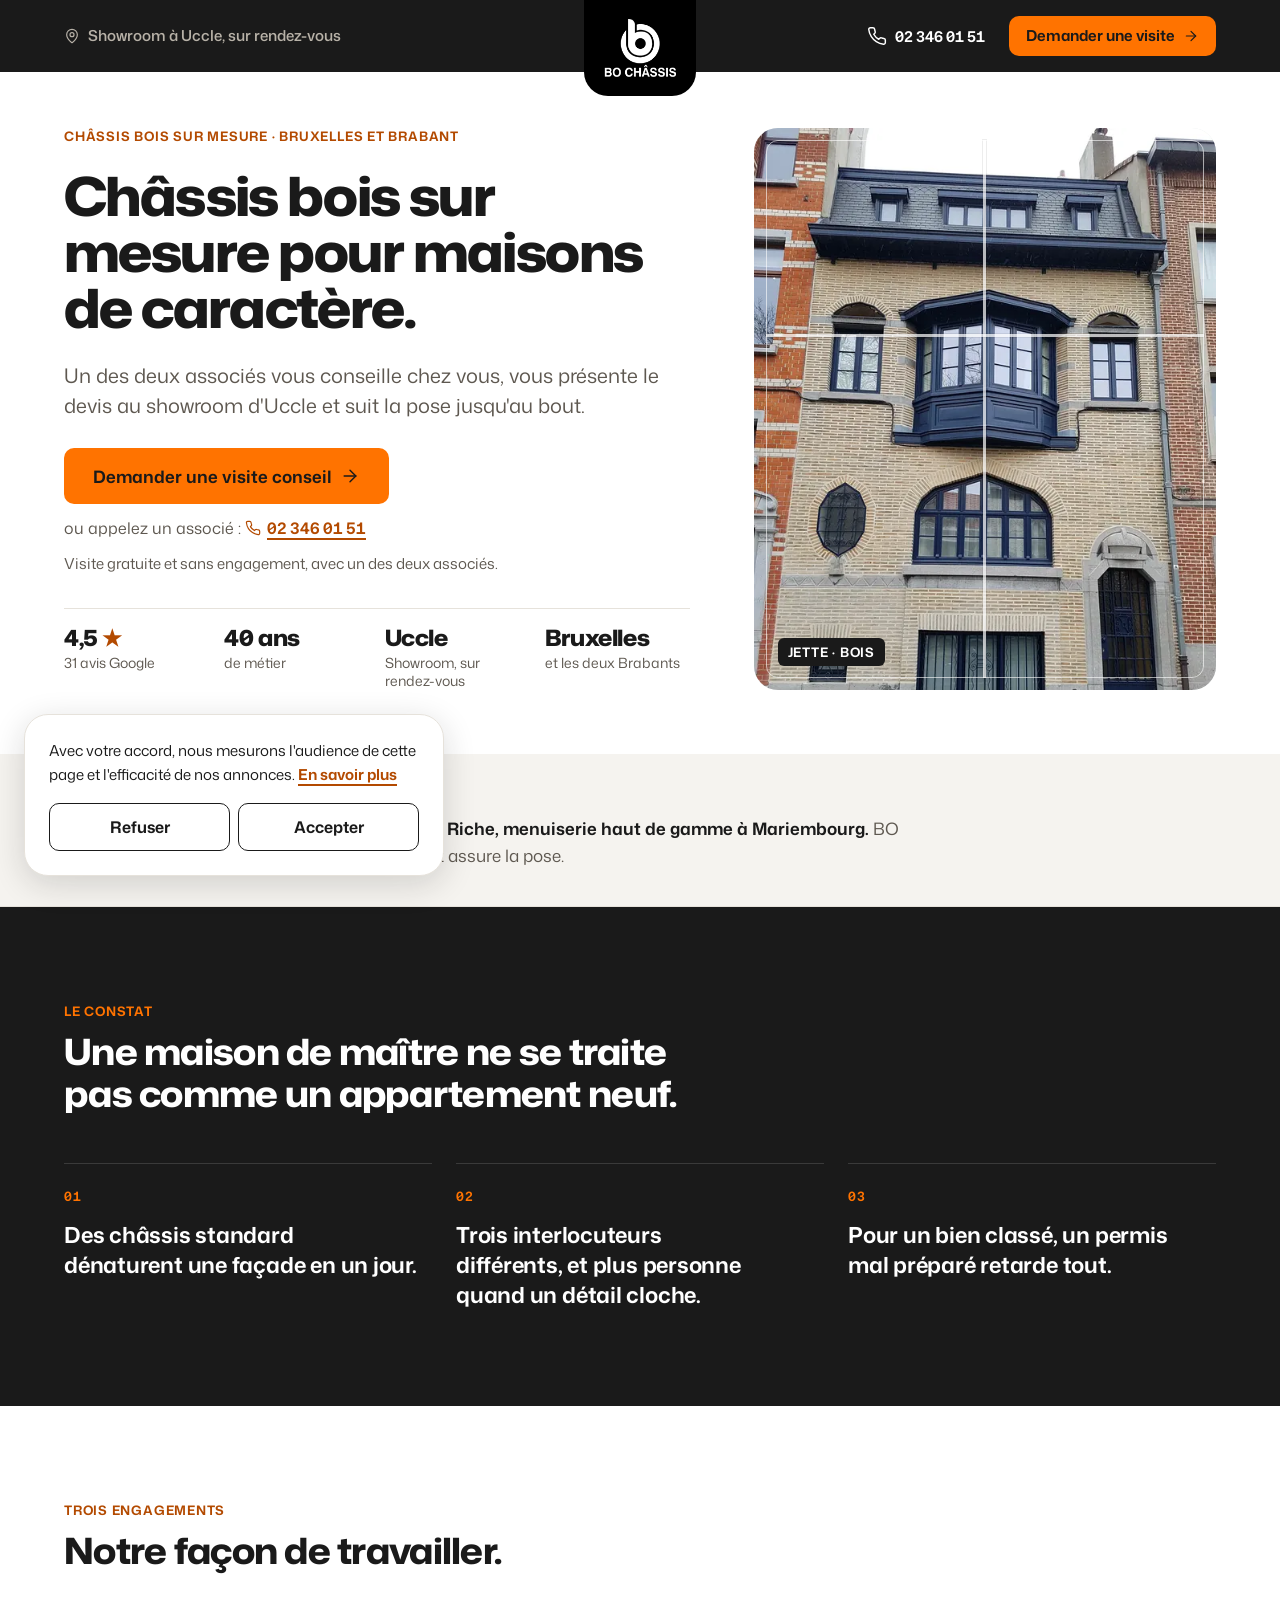
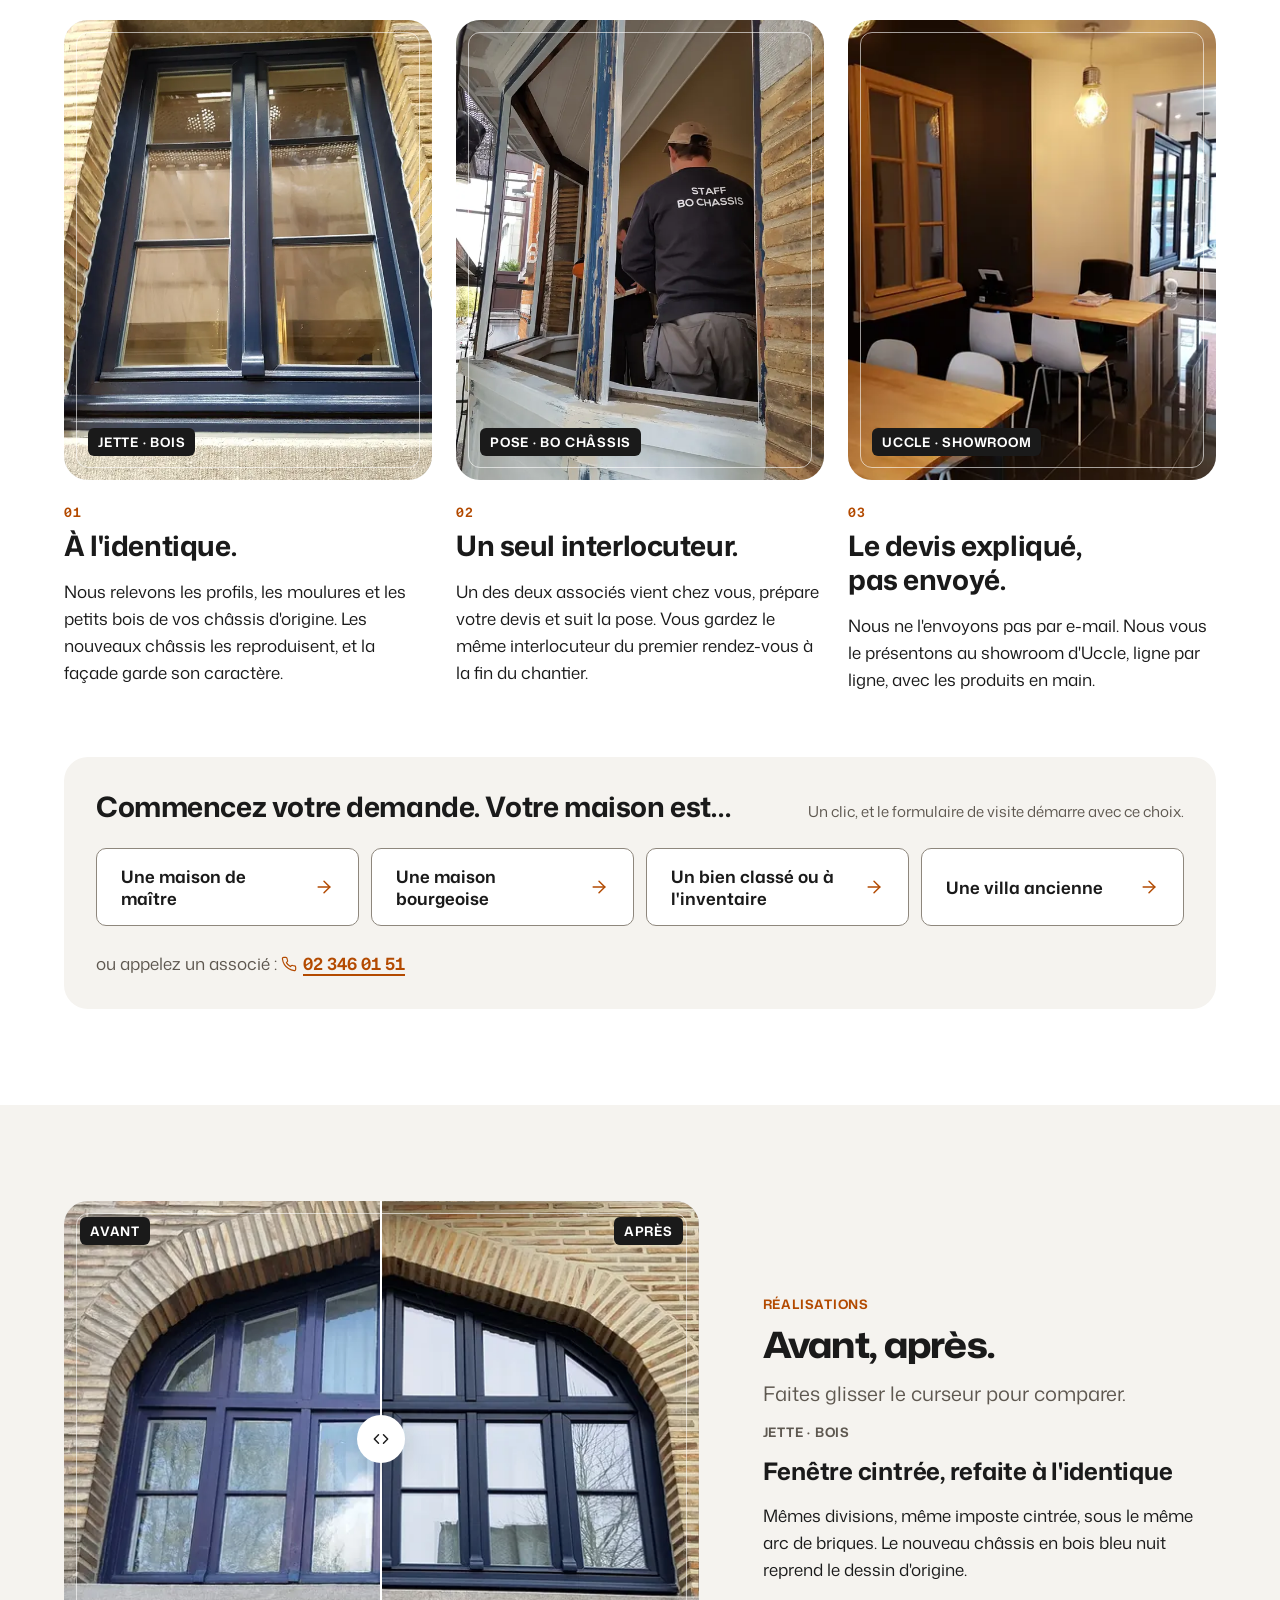
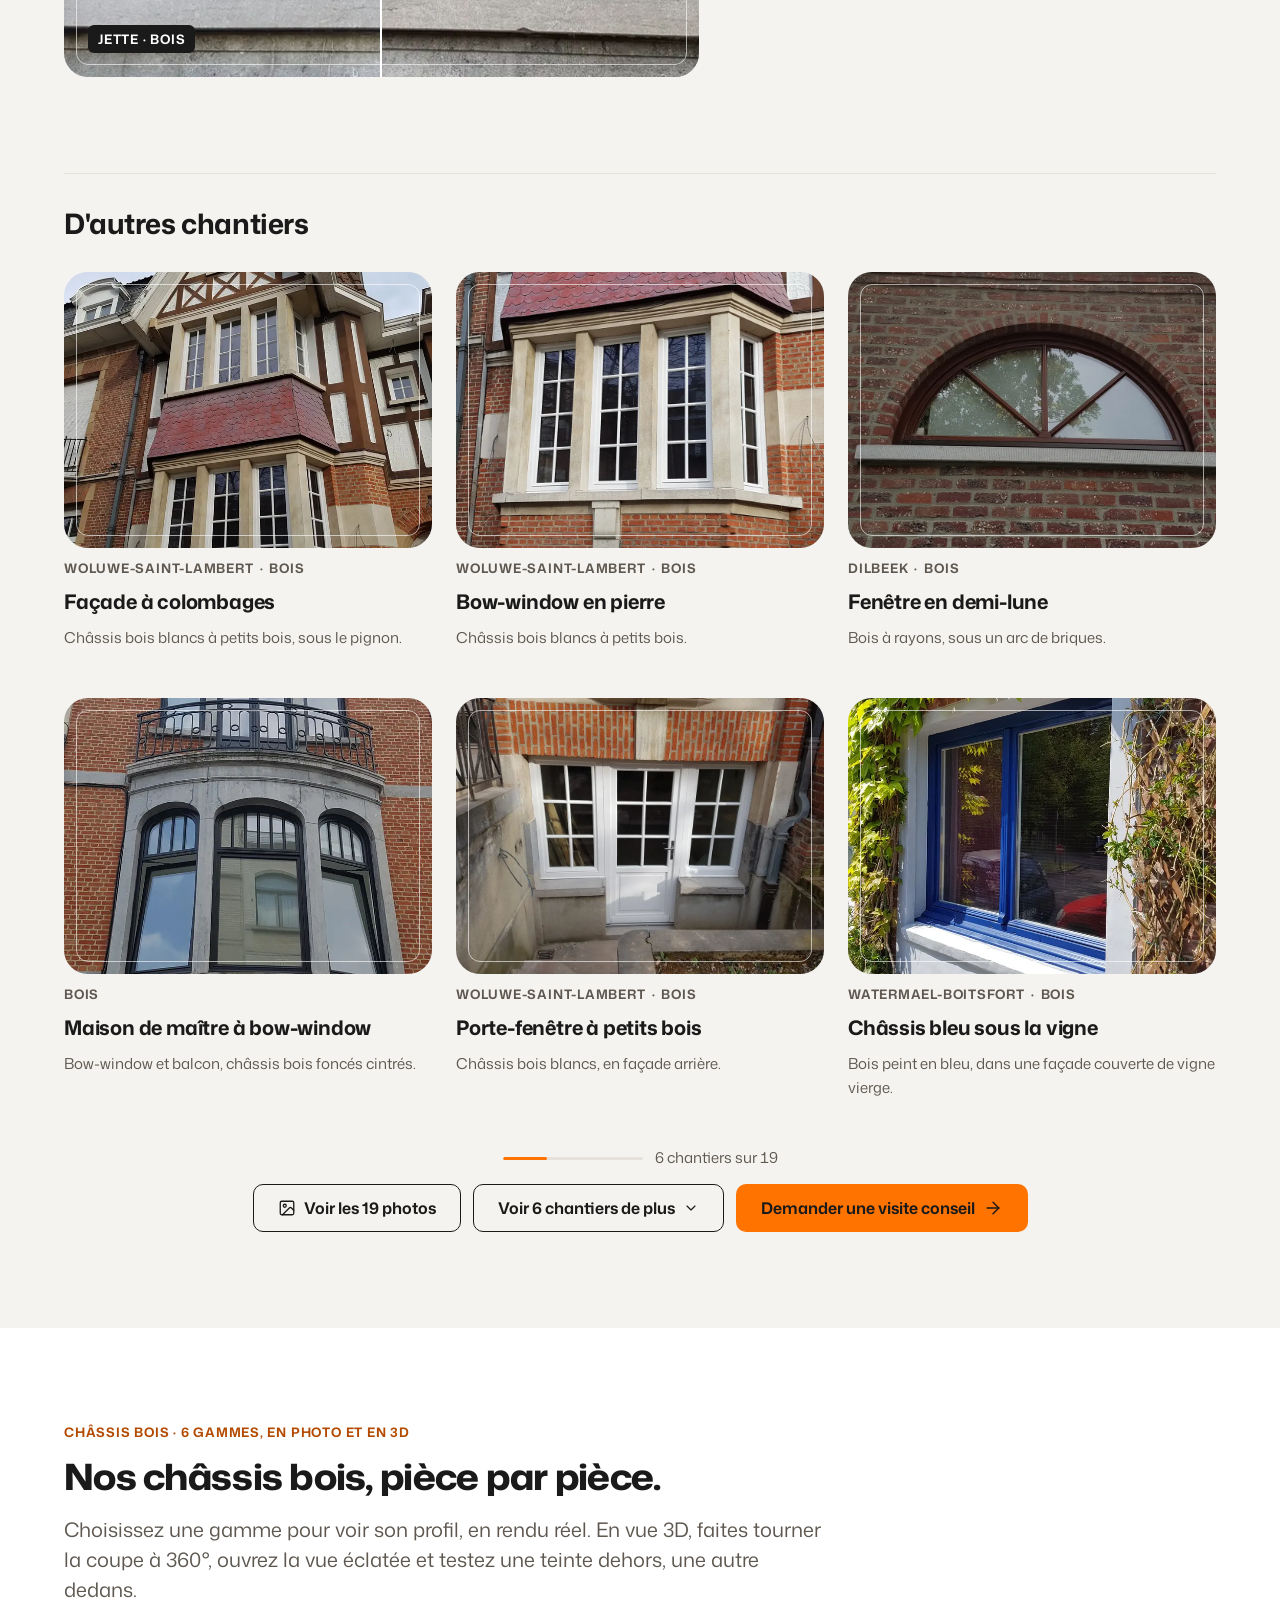
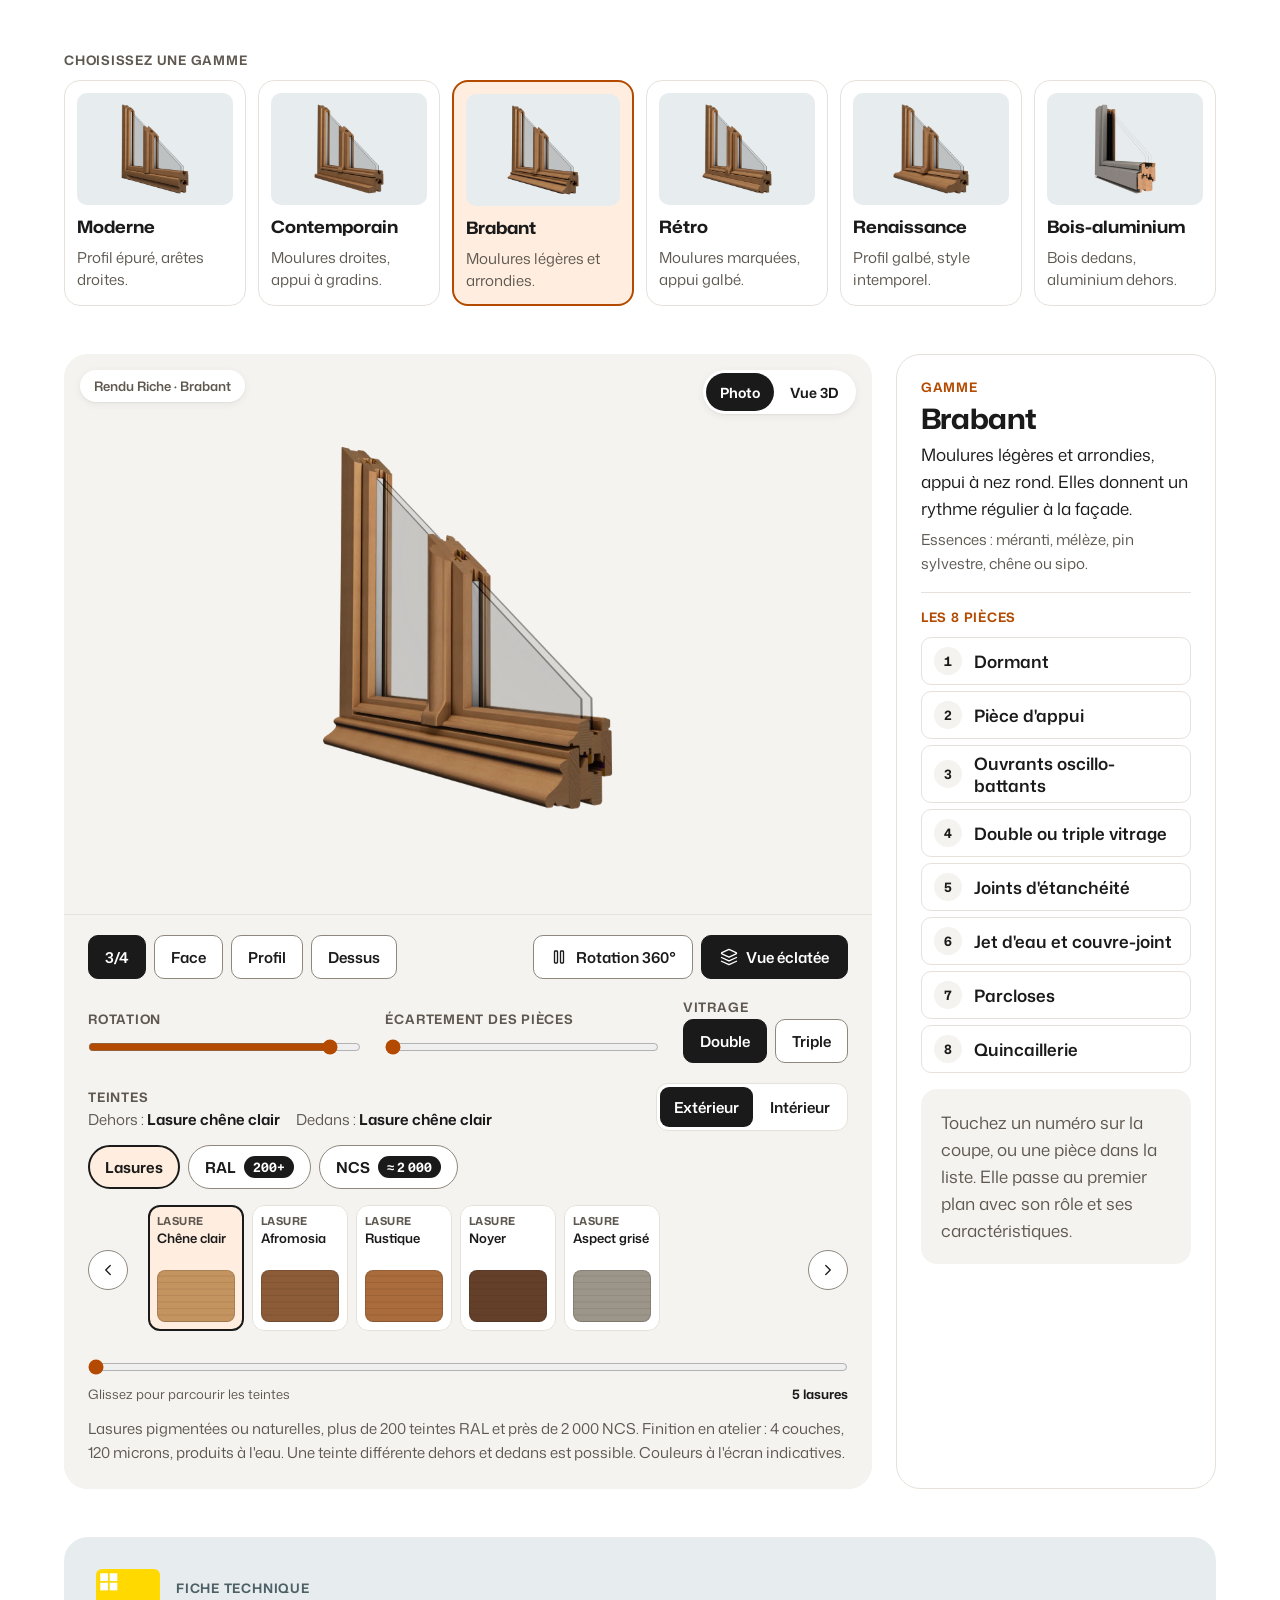
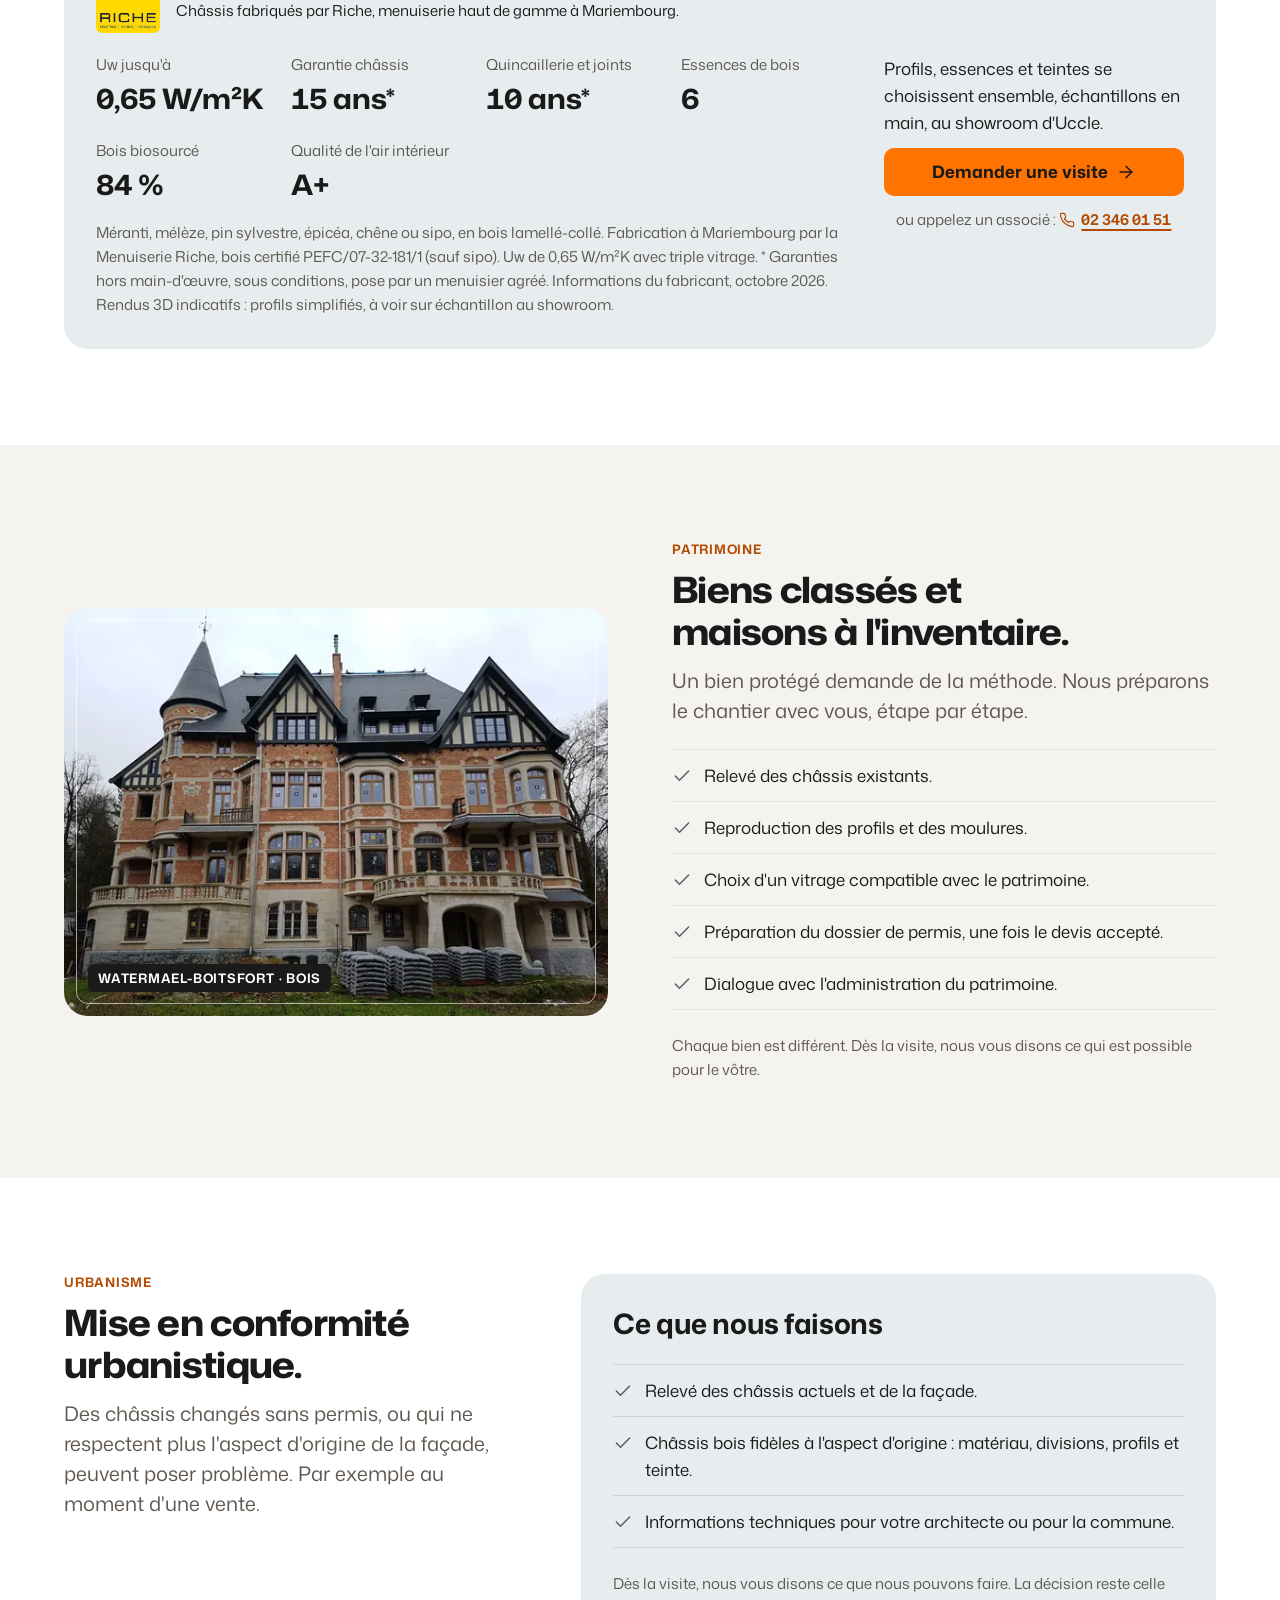
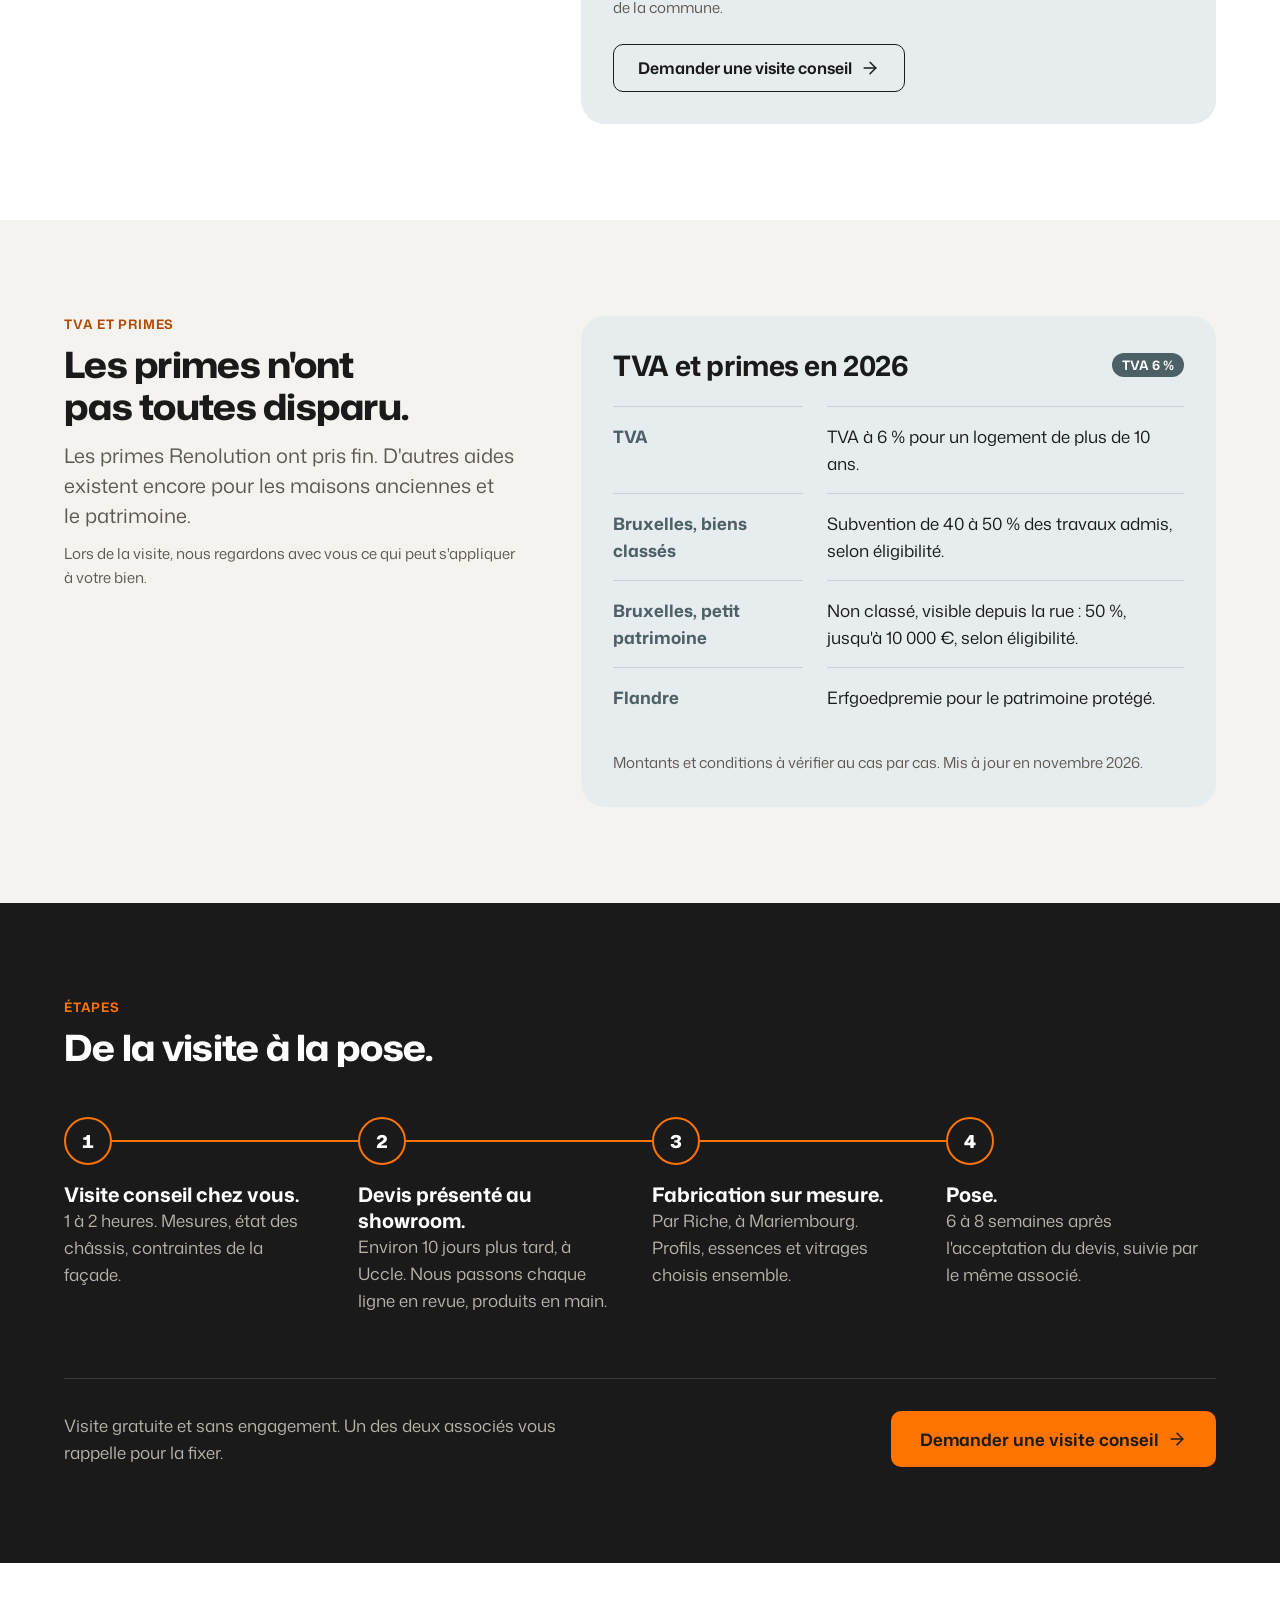
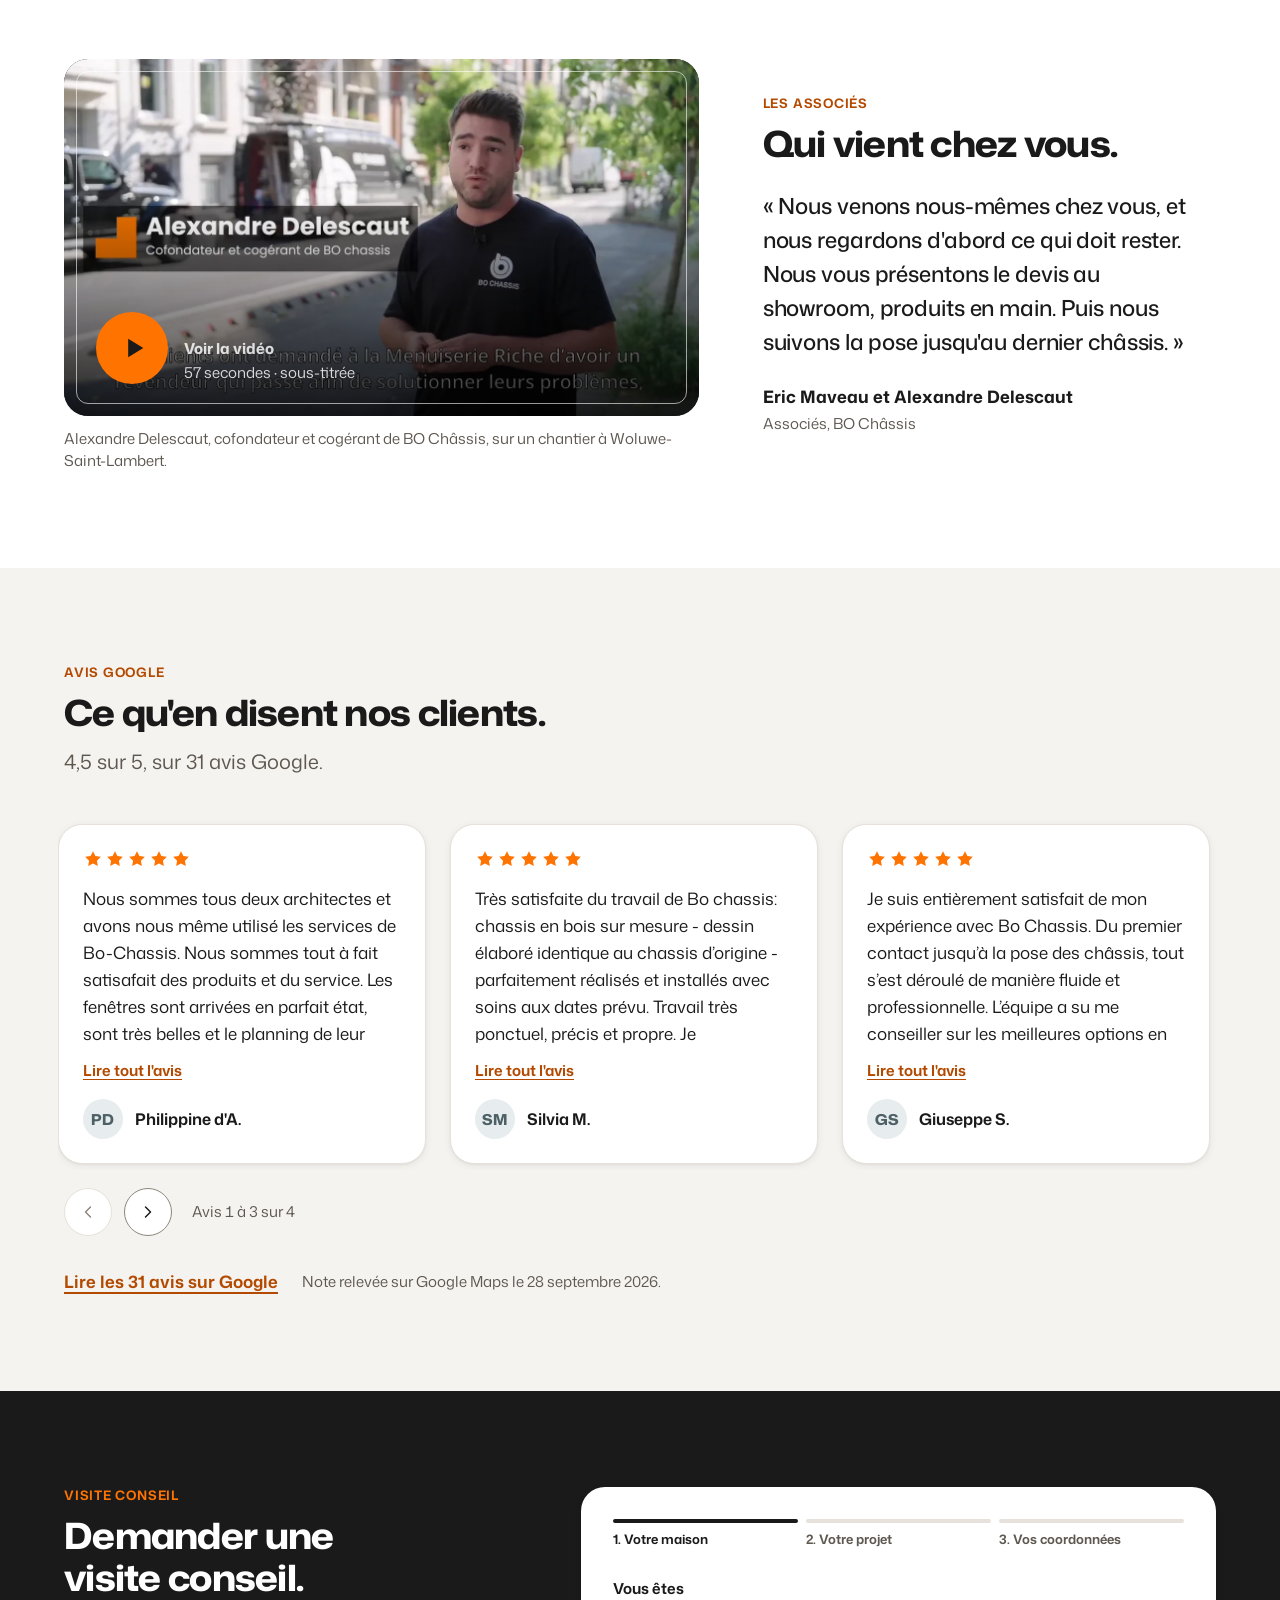
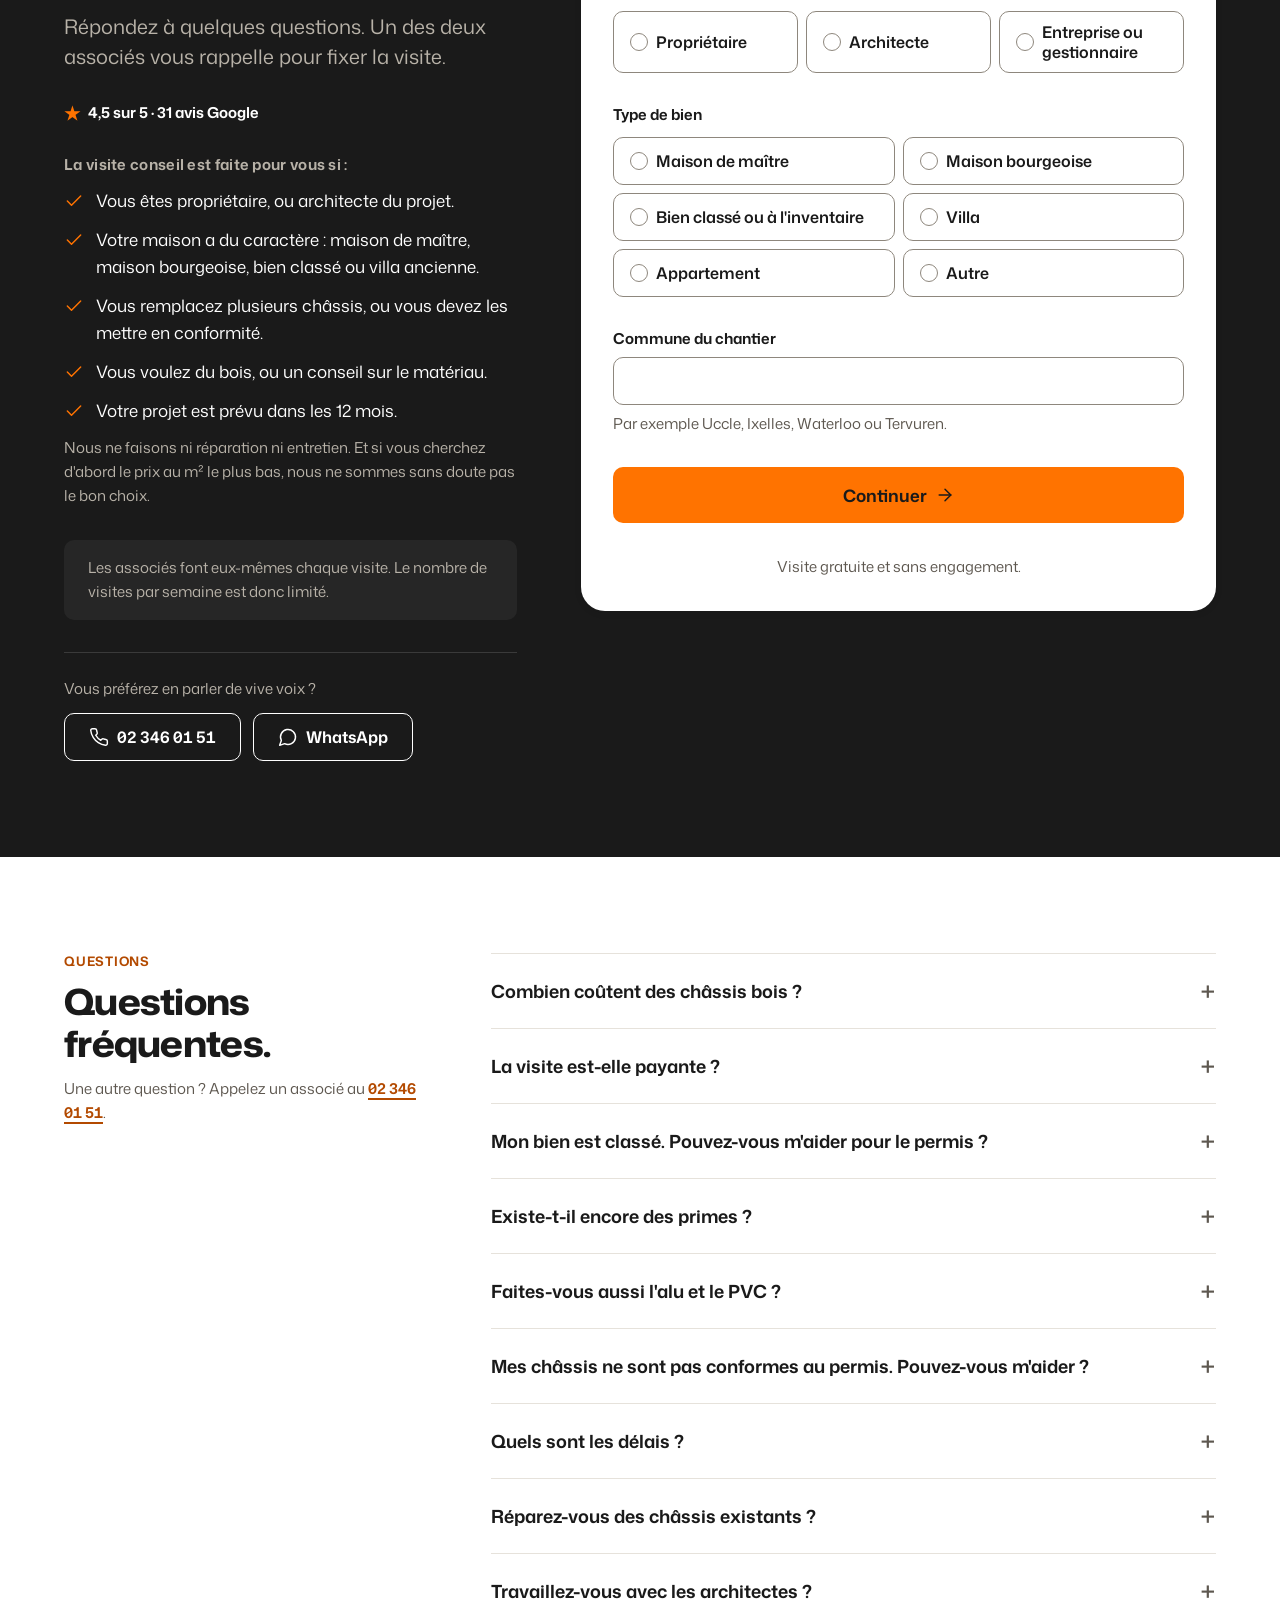
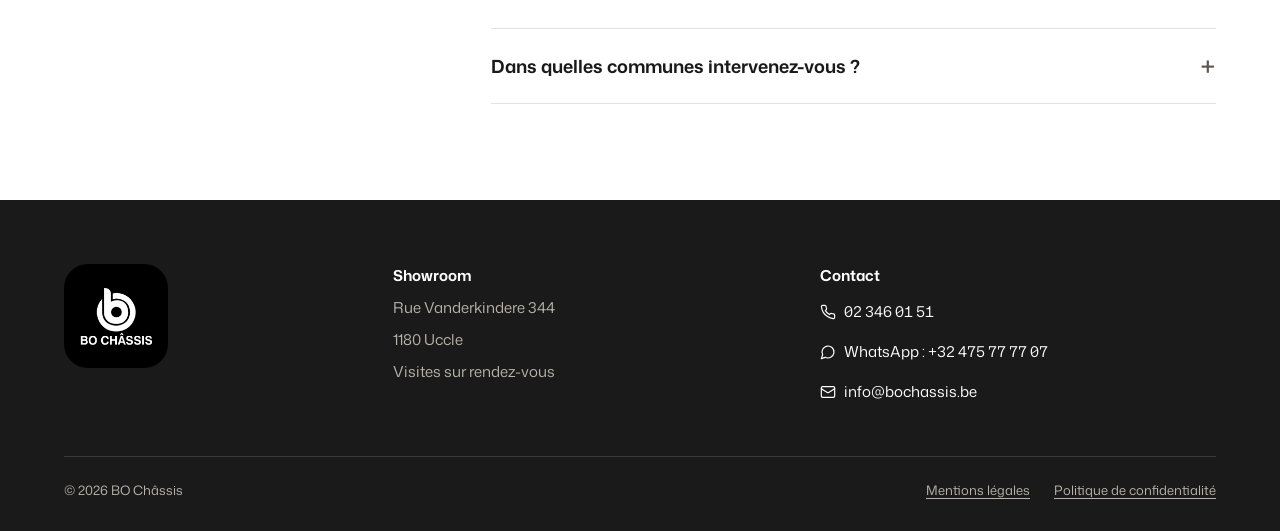
==== commit c1cb3901: "Avis : Philippine d'A. (architectes) en premier sur les trois pages" ====
--- a/chassis-bois/index.html
+++ b/chassis-bois/index.html
@@ -34,11 +34,11 @@
 <script>window.BO_CONFIG={"hub":{"origin":"https://app.buildozer.be","siteKey":"site_a008c4fa04e5d09565803c54","formId":"edf987e0-b80b-4dcb-b24f-46a7d6ad303c","cmp":"buildozer-consent"},"gtmId":"GTM-NMVKG7NL","turnstile":"0x4AAAAAAFNXNtDgbqNBKeqH"};</script>
 <script async src="https://app.buildozer.be/api/public/kit.js" data-site-key="site_a008c4fa04e5d09565803c54" data-cmp="buildozer-consent"></script>
 <script>(function(w,d,s,l,i){w[l]=w[l]||[];w[l].push({'gtm.start':new Date().getTime(),event:'gtm.js'});var f=d.getElementsByTagName(s)[0],j=d.createElement(s),dl=l!='dataLayer'?'&l='+l:'';j.async=true;j.src='https://www.googletagmanager.com/gtm.js?id='+i+dl;f.parentNode.insertBefore(j,f);})(window,document,'script','dataLayer','GTM-NMVKG7NL');</script>
-<script type="module" src="/assets/js/chassis-bois.7d83f193e5.js"></script>
+<script type="module" src="/assets/js/chassis-bois.07c40b9019.js"></script>
 <script type="application/ld+json">{"@context":"https://schema.org","@graph":[{"@type":"Organization","@id":"https://bochassis.be/#org","name":"BO Châssis","url":"https://bochassis.be/","logo":"https://visit.bochassis.be/apple-touch-icon.png","email":"info@bochassis.be","telephone":"+3223460151"},{"@type":"HomeAndConstructionBusiness","@id":"https://bochassis.be/#business","name":"BO Châssis","url":"https://bochassis.be/","image":"https://visit.bochassis.be/assets/og/chassis-bois.jpg","telephone":"+3223460151","email":"info@bochassis.be","address":{"@type":"PostalAddress","streetAddress":"Rue Vanderkindere 344","postalCode":"1180","addressLocality":"Uccle","addressCountry":"BE"},"areaServed":[{"@type":"City","name":"Uccle"},{"@type":"City","name":"Ixelles"},{"@type":"City","name":"Woluwe-Saint-Pierre"},{"@type":"City","name":"Woluwe-Saint-Lambert"},{"@type":"City","name":"Watermael-Boitsfort"},{"@type":"City","name":"Etterbeek"},{"@type":"City","name":"Auderghem"},{"@type":"City","name":"Saint-Gilles"},{"@type":"City","name":"Forest"},{"@type":"City","name":"Waterloo"},{"@type":"City","name":"Lasne"},{"@type":"City","name":"Rixensart"},{"@type":"City","name":"La Hulpe"},{"@type":"City","name":"Braine-l'Alleud"},{"@type":"City","name":"Wavre"},{"@type":"City","name":"Rhode-Saint-Genèse"},{"@type":"City","name":"Linkebeek"},{"@type":"City","name":"Kraainem"},{"@type":"City","name":"Wezembeek-Oppem"},{"@type":"City","name":"Tervuren"},{"@type":"City","name":"Overijse"},{"@type":"City","name":"Hoeilaart"}],"parentOrganization":{"@id":"https://bochassis.be/#org"}},{"@type":"WebPage","@id":"https://visit.bochassis.be/chassis-bois/#webpage","url":"https://visit.bochassis.be/chassis-bois/","name":"Châssis bois sur mesure, maisons de caractère | BO Châssis","description":"Châssis bois sur mesure pour maisons de maître et biens classés, à Bruxelles et dans les deux Brabants. Visite conseil gratuite avec un des deux associés.","inLanguage":"fr-BE","primaryImageOfPage":{"@type":"ImageObject","url":"https://visit.bochassis.be/assets/og/chassis-bois.jpg","width":1200,"height":630},"about":{"@id":"https://visit.bochassis.be/chassis-bois/#service"}},{"@type":"Service","@id":"https://visit.bochassis.be/chassis-bois/#service","name":"Châssis bois sur mesure","serviceType":"Fabrication et pose de châssis en bois","provider":{"@id":"https://bochassis.be/#business"},"areaServed":[{"@type":"City","name":"Uccle"},{"@type":"City","name":"Ixelles"},{"@type":"City","name":"Woluwe-Saint-Pierre"},{"@type":"City","name":"Woluwe-Saint-Lambert"},{"@type":"City","name":"Watermael-Boitsfort"},{"@type":"City","name":"Etterbeek"},{"@type":"City","name":"Auderghem"},{"@type":"City","name":"Saint-Gilles"},{"@type":"City","name":"Forest"},{"@type":"City","name":"Waterloo"},{"@type":"City","name":"Lasne"},{"@type":"City","name":"Rixensart"},{"@type":"City","name":"La Hulpe"},{"@type":"City","name":"Braine-l'Alleud"},{"@type":"City","name":"Wavre"},{"@type":"City","name":"Rhode-Saint-Genèse"},{"@type":"City","name":"Linkebeek"},{"@type":"City","name":"Kraainem"},{"@type":"City","name":"Wezembeek-Oppem"},{"@type":"City","name":"Tervuren"},{"@type":"City","name":"Overijse"},{"@type":"City","name":"Hoeilaart"}],"url":"https://visit.bochassis.be/chassis-bois/"},{"@type":"FAQPage","@id":"https://visit.bochassis.be/chassis-bois/#faq","mainEntity":[{"@type":"Question","name":"Combien coûtent des châssis bois ?","acceptedAnswer":{"@type":"Answer","text":"Cela dépend du nombre de châssis, des profils, de l'essence et du vitrage. Nous ne sommes pas les moins chers. Le devis détaille chaque poste, et nous vous l'expliquons au showroom."}},{"@type":"Question","name":"La visite est-elle payante ?","acceptedAnswer":{"@type":"Answer","text":"Non. Elle est gratuite et sans engagement."}},{"@type":"Question","name":"Mon bien est classé. Pouvez-vous m'aider pour le permis ?","acceptedAnswer":{"@type":"Answer","text":"Oui. Une fois le devis accepté, nous préparons le dossier de permis avec vous. Dès la visite, nous vous disons ce qui est possible pour votre bien."}},{"@type":"Question","name":"Existe-t-il encore des primes ?","acceptedAnswer":{"@type":"Answer","text":"Oui, selon votre bien et votre Région. La TVA à 6 % s'applique aux logements de plus de 10 ans, et des subventions existent pour le patrimoine."}},{"@type":"Question","name":"Faites-vous aussi l'alu et le PVC ?","acceptedAnswer":{"@type":"Answer","text":"Oui, en complément. Notre spécialité reste le bois."}},{"@type":"Question","name":"Mes châssis ne sont pas conformes au permis. Pouvez-vous m'aider ?","acceptedAnswer":{"@type":"Answer","text":"Oui. Nous relevons les châssis existants et nous proposons des châssis bois fidèles à l'aspect d'origine. La décision reste celle de la commune."}},{"@type":"Question","name":"Quels sont les délais ?","acceptedAnswer":{"@type":"Answer","text":"Le devis vous est présenté au showroom environ 10 jours après la visite. La pose a lieu 6 à 8 semaines après l'acceptation du devis."}},{"@type":"Question","name":"Réparez-vous des châssis existants ?","acceptedAnswer":{"@type":"Answer","text":"Non. Nous ne faisons ni réparation ni entretien. Nous remplaçons les châssis, y compris à l'identique."}},{"@type":"Question","name":"Travaillez-vous avec les architectes ?","acceptedAnswer":{"@type":"Answer","text":"Oui. Nous travaillons avec les propriétaires et avec les architectes qui les accompagnent. Nous ne travaillons pas pour des entreprises de construction ni pour des gestionnaires d'immeubles."}},{"@type":"Question","name":"Dans quelles communes intervenez-vous ?","acceptedAnswer":{"@type":"Answer","text":"Bruxelles, Brabant wallon et Brabant flamand. En particulier : Bruxelles / Brussel : Uccle / Ukkel, Ixelles / Elsene, Woluwe-Saint-Pierre / Sint-Pieters-Woluwe, Woluwe-Saint-Lambert / Sint-Lambrechts-Woluwe, Watermael-Boitsfort / Watermaal-Bosvoorde, Etterbeek, Auderghem / Oudergem, Saint-Gilles / Sint-Gillis, Forest / Vorst. Brabant wallon / Waals-Brabant : Waterloo, Lasne, Rixensart, La Hulpe / Terhulpen, Braine-l'Alleud / Eigenbrakel, Wavre / Waver. Brabant flamand / Vlaams-Brabant : Rhode-Saint-Genèse / Sint-Genesius-Rode, Linkebeek, Kraainem, Wezembeek-Oppem, Tervuren, Overijse, Hoeilaart."}}]}]}</script>
 </head>
 <body>
 <noscript><iframe src="https://www.googletagmanager.com/ns.html?id=GTM-NMVKG7NL" height="0" width="0" style="display:none;visibility:hidden"></iframe></noscript>
-<div id="app"><div class="lp" id="top" style="width:100%;min-height:100vh;font-family:'Mona Sans', 'Helvetica Neue', Arial, sans-serif;color:#1a1a1a;background:#ffffff;"><header class="hd hd--over"><div class="wrap hd__inner"><div class="mnav"><button class="mnav__btn" type="button" aria-expanded="false" aria-controls="mnav-panel" aria-label="Menu des sections de la page"><svg class="ic mnav__ic" viewBox="0 0 24 24" aria-hidden="true"><g class="mnav__bars"><path d="M4 7h16"></path><path d="M4 12h16"></path><path d="M4 17h16"></path></g><g class="mnav__x"><path d="M18 6 6 18"></path><path d="m6 6 12 12"></path></g></svg><span>Menu</span></button><nav class="mnav__panel" id="mnav-panel" aria-label="Sections de la page" hidden><ul class="mnav__list"><li><a href="#realisations">Réalisations</a></li><li><a href="#gammes">Nos gammes en 3D</a></li><li><a href="#bc-title">Biens classés</a></li><li><a href="#conformite">Mise en conformité</a></li><li><a href="#primes">TVA et primes</a></li><li><a href="#me-title">Les étapes</a></li><li><a href="#av-title">Avis clients</a></li><li><a href="#faq-title">Questions fréquentes</a></li></ul><a class="btn btn--primary btn--lg btn--block" href="#demande"><span>Demander une visite conseil</span><svg class="ic ic-arrow" viewBox="0 0 24 24" aria-hidden="true"><path d="M5 12h14"></path><path d="m12 5 7 7-7 7"></path></svg></a><a class="mnav__tel" href="tel:+3223460151">Ou appelez un associé : <strong>02 346 01 51</strong></a></nav></div><p class="hd__note" style="margin:0;"><svg class="ic ic--sm" viewBox="0 0 24 24" aria-hidden="true"><path d="M20 10c0 4.993-5.539 10.193-7.399 11.799a1 1 0 0 1-1.202 0C9.539 20.193 4 14.993 4 10a8 8 0 0 1 16 0"></path><circle cx="12" cy="10" r="3"></circle></svg><span>Showroom à Uccle, sur rendez-vous</span></p><a class="logo-tab" href="#top" aria-label="BO Châssis, haut de page"><img src="/assets/img/0a56fe7369133a8e666bd60ec28c0fcc.webp" alt="BO Châssis" width="139" height="111" decoding="async"/></a><div class="hd__end"><a class="hd__tel" href="tel:+3223460151" aria-label="Appeler un associé au 02 346 01 51"><svg class="ic ic-ring" viewBox="0 0 24 24" aria-hidden="true"><path d="M22 16.92v3a2 2 0 0 1-2.18 2 19.79 19.79 0 0 1-8.63-3.07 19.5 19.5 0 0 1-6-6 19.79 19.79 0 0 1-3.07-8.67A2 2 0 0 1 4.11 2h3a2 2 0 0 1 2 1.72 12.84 12.84 0 0 0 .7 2.81 2 2 0 0 1-.45 2.11L8.09 9.91a16 16 0 0 0 6 6l1.27-1.27a2 2 0 0 1 2.11-.45 12.84 12.84 0 0 0 2.81.7A2 2 0 0 1 22 16.92z"></path></svg><span class="hd__tel-label">02 346 01 51</span></a><a class="btn btn--primary btn--sm hd__cta" href="#demande"><span>Demander une visite</span><svg class="ic ic--sm ic-arrow" viewBox="0 0 24 24" aria-hidden="true"><path d="M5 12h14"></path><path d="m12 5 7 7-7 7"></path></svg></a></div></div></header><main class="main "><section class="hero hero--photo" aria-labelledby="hero-title"><div class="wrap"><div class="hero__grid"><div class="hero__copy"><span class="label eyebrow"><span class="sc-interp">Châssis bois sur mesure · Bruxelles et Brabant</span></span><p class="hero-rating"><span class="hero-rating__star" aria-hidden="true">★</span><strong>4,5</strong><span class="sr-only"> sur 5</span><span aria-hidden="true">·</span>31 avis Google</p><h1 class="display-xl" id="hero-title"><span class="sc-interp">Châssis bois sur mesure pour maisons de caractère.</span></h1><p class="lead"><span class="sc-interp">Un des deux associés vous conseille chez vous, vous présente le devis au showroom d'Uccle et suit la pose jusqu'au bout.</span></p><div class="hero__actions"><div class="hero__cta-row"><a class="btn btn--primary btn--lg" href="#demande"><span>Demander une visite conseil</span><svg class="ic ic-arrow" viewBox="0 0 24 24" aria-hidden="true"><path d="M5 12h14"></path><path d="m12 5 7 7-7 7"></path></svg></a><p class="hero__or">ou appelez un associé : <a class="link link--tel tnum" href="tel:+3223460151"><svg class="ic ic--sm ic-ring" viewBox="0 0 24 24" aria-hidden="true"><path d="M22 16.92v3a2 2 0 0 1-2.18 2 19.79 19.79 0 0 1-8.63-3.07 19.5 19.5 0 0 1-6-6 19.79 19.79 0 0 1-3.07-8.67A2 2 0 0 1 4.11 2h3a2 2 0 0 1 2 1.72 12.84 12.84 0 0 0 .7 2.81 2 2 0 0 1-.45 2.11L8.09 9.91a16 16 0 0 0 6 6l1.27-1.27a2 2 0 0 1 2.11-.45 12.84 12.84 0 0 0 2.81.7A2 2 0 0 1 22 16.92z"></path></svg>02 346 01 51</a></p></div><p class="body-s">Visite gratuite et sans engagement, avec un des deux associés.</p></div><div class="proof" role="list" aria-label="En bref"><div class="proof__item proof__item--rating" role="listitem"><span class="proof__value">4,5 <span class="proof__star" aria-hidden="true">★</span><span class="sr-only"> sur 5</span></span><span class="proof__label">31 avis Google</span></div><div class="proof__item" role="listitem"><span class="proof__value">40 ans</span><span class="proof__label">de métier</span></div><div class="proof__item" role="listitem"><span class="proof__value">Uccle</span><span class="proof__label">Showroom, sur rendez-vous</span></div><div class="proof__item" role="listitem"><span class="proof__value">Bruxelles</span><span class="proof__label">et les deux Brabants</span></div></div></div><div class="hero__visual"><figure class="frame hero-window"><picture><source media="(max-width: 640px)" srcset="/assets/img/da42abfeee40c5e26338dfb8290a4732-640w.webp 640w, /assets/img/da42abfeee40c5e26338dfb8290a4732-1024w.webp 1024w, /assets/img/da42abfeee40c5e26338dfb8290a4732.webp 1200w" width="1200" height="1350" sizes="100vw"/><img src="/assets/img/509334d98a0ed20540889fd169bc0f65.webp" alt="Façade de maison de maître en briques claires avec oriel et fenêtre cintrée, châssis bois bleu nuit, Jette" width="2195" height="2400" style="object-position:50% 50%;" fetchpriority="high" sizes="(max-width: 899px) 100vw, 50vw" srcset="/assets/img/509334d98a0ed20540889fd169bc0f65-640w.webp 640w, /assets/img/509334d98a0ed20540889fd169bc0f65-1024w.webp 1024w, /assets/img/509334d98a0ed20540889fd169bc0f65.webp 1600w" decoding="async"/></picture><span class="bars" aria-hidden="true"></span><span class="frame__tag"><span class="sc-interp">Jette · Bois</span></span></figure></div></div></div></section><section class="partner" aria-label="Fabricant partenaire"><div class="wrap partner__inner"><img class="partner__logo" src="/assets/img/aadc2d4129a713df28a05ab4d43e4643.webp" alt="Riche, fenêtres, portes, vérandas" width="250" height="250" decoding="async"/><p class="partner__text"><span class="label eyebrow">Fabricant partenaire</span><span><strong>Nos châssis sont fabriqués par Riche, menuiserie haut de gamme à Mariembourg.</strong> BO Châssis prépare votre chantier et assure la pose.</span></p></div></section><section class="section section--dark" aria-labelledby="pb-title"><div class="wrap"><div class="heading"><span class="label eyebrow">Le constat</span><h2 class="h1" id="pb-title">Une maison de maître ne se traite pas comme un appartement neuf.</h2></div><div class="pains"><div class="pain"><span class="pain__num">01</span><p class="pain__text">Des châssis standard dénaturent une façade en un jour.</p></div><div class="pain"><span class="pain__num">02</span><p class="pain__text">Trois interlocuteurs différents, et plus personne quand un détail cloche.</p></div><div class="pain"><span class="pain__num">03</span><p class="pain__text">Pour un bien classé, un permis mal préparé retarde tout.</p></div></div></div></section><section class="section" aria-labelledby="pl-title"><div class="wrap"><div class="heading section-head"><span class="label eyebrow">Trois engagements</span><h2 class="h1" id="pl-title">Notre façon de travailler.</h2></div><div class="pillars"><article class="pillar"><figure class="frame frame--45"><img src="/assets/img/f6ec9d50facc6e007887191cdbbf70d5.webp" alt="Châssis bois bleu nuit à petits bois sur appui en pierre bleue, briques claires, Jette" width="1800" height="2400" loading="lazy" sizes="(max-width: 640px) 100vw, (max-width: 1023px) 50vw, 400px" srcset="/assets/img/f6ec9d50facc6e007887191cdbbf70d5-640w.webp 640w, /assets/img/f6ec9d50facc6e007887191cdbbf70d5-1024w.webp 1024w, /assets/img/f6ec9d50facc6e007887191cdbbf70d5.webp 1600w" decoding="async"/><span class="frame__tag">Jette · Bois</span></figure><div class="pillar__head"><span class="pillar__num">01</span><h3 class="h2">À l'identique.</h3></div><p class="body">Nous relevons les profils, les moulures et les petits bois de vos châssis d'origine. Les nouveaux châssis les reproduisent, et la façade garde son caractère.</p></article><article class="pillar"><figure class="frame frame--45"><img src="/assets/img/1a68e3feff661ca1d5f1e08ff1aac47d.webp" alt="Poseur BO Châssis de dos, en train de déposer un ancien châssis bois" width="1800" height="2400" loading="lazy" sizes="(max-width: 640px) 100vw, (max-width: 1023px) 50vw, 400px" srcset="/assets/img/1a68e3feff661ca1d5f1e08ff1aac47d-640w.webp 640w, /assets/img/1a68e3feff661ca1d5f1e08ff1aac47d-1024w.webp 1024w, /assets/img/1a68e3feff661ca1d5f1e08ff1aac47d.webp 1600w" decoding="async"/><span class="frame__tag">Pose · BO Châssis</span></figure><div class="pillar__head"><span class="pillar__num">02</span><h3 class="h2">Un seul interlocuteur.</h3></div><p class="body">Un des deux associés vient chez vous, prépare votre devis et suit la pose. Vous gardez le même interlocuteur du premier rendez-vous à la fin du chantier.</p></article><article class="pillar"><figure class="frame frame--45"><img src="/assets/img/cc8757d13f5c79ee6c249871fcddc692.webp" alt="Table de rendez-vous du showroom d'Uccle, châssis bois exposé au mur" width="2400" height="1800" loading="lazy" sizes="(max-width: 640px) 100vw, (max-width: 1023px) 50vw, 400px" srcset="/assets/img/cc8757d13f5c79ee6c249871fcddc692-640w.webp 640w, /assets/img/cc8757d13f5c79ee6c249871fcddc692-1024w.webp 1024w, /assets/img/cc8757d13f5c79ee6c249871fcddc692.webp 1600w" decoding="async"/><span class="frame__tag">Uccle · Showroom</span></figure><div class="pillar__head"><span class="pillar__num">03</span><h3 class="h2">Le devis expliqué, pas envoyé.</h3></div><p class="body">Nous ne l'envoyons pas par e-mail. Nous vous le présentons au showroom d'Uccle, ligne par ligne, avec les produits en main.</p></article></div><div class="qs"><div class="qs__head"><h3 class="h2" id="qs-title">Commencez votre demande. Votre maison est…</h3><p class="body-s">Un clic, et le formulaire de visite démarre avec ce choix.</p></div><div class="qs__tiles" role="group" aria-labelledby="qs-title"><a class="qs__tile" href="#demande"><span><span class="sc-interp">Une maison de maître</span></span><svg class="ic ic-arrow" viewBox="0 0 24 24" aria-hidden="true"><path d="M5 12h14"></path><path d="m12 5 7 7-7 7"></path></svg></a><a class="qs__tile" href="#demande"><span><span class="sc-interp">Une maison bourgeoise</span></span><svg class="ic ic-arrow" viewBox="0 0 24 24" aria-hidden="true"><path d="M5 12h14"></path><path d="m12 5 7 7-7 7"></path></svg></a><a class="qs__tile" href="#demande"><span><span class="sc-interp">Un bien classé ou à l'inventaire</span></span><svg class="ic ic-arrow" viewBox="0 0 24 24" aria-hidden="true"><path d="M5 12h14"></path><path d="m12 5 7 7-7 7"></path></svg></a><a class="qs__tile" href="#demande"><span><span class="sc-interp">Une villa ancienne</span></span><svg class="ic ic-arrow" viewBox="0 0 24 24" aria-hidden="true"><path d="M5 12h14"></path><path d="m12 5 7 7-7 7"></path></svg></a></div><p class="cta-row__or" style="margin:0;">ou appelez un associé : <a class="link link--tel tnum" href="tel:+3223460151"><svg class="ic ic--sm ic-ring" viewBox="0 0 24 24" aria-hidden="true"><path d="M22 16.92v3a2 2 0 0 1-2.18 2 19.79 19.79 0 0 1-8.63-3.07 19.5 19.5 0 0 1-6-6 19.79 19.79 0 0 1-3.07-8.67A2 2 0 0 1 4.11 2h3a2 2 0 0 1 2 1.72 12.84 12.84 0 0 0 .7 2.81 2 2 0 0 1-.45 2.11L8.09 9.91a16 16 0 0 0 6 6l1.27-1.27a2 2 0 0 1 2.11-.45 12.84 12.84 0 0 0 2.81.7A2 2 0 0 1 22 16.92z"></path></svg>02 346 01 51</a></p></div></div></section><section class="section section--alt" id="realisations" aria-labelledby="ba-title"><div class="wrap"><div class="ba-layout"><div class="ba ba--43 ba--auto"><img class="ba__img" src="/assets/img/6109eb8545ae25ccb18e8c02101d2ac8.webp" alt="Fenêtre cintrée en bois peint à petits bois, avant les travaux, sous un arc de briques, Jette" width="1800" height="1350" loading="lazy" sizes="(max-width: 899px) 100vw, 640px" srcset="/assets/img/6109eb8545ae25ccb18e8c02101d2ac8-640w.webp 640w, /assets/img/6109eb8545ae25ccb18e8c02101d2ac8-1024w.webp 1024w, /assets/img/6109eb8545ae25ccb18e8c02101d2ac8.webp 1600w" decoding="async"/><div class="ba__after" style="clip-path:inset(0 0 0 var(--pos));"><img class="ba__img" src="/assets/img/748ab527a175efaa76d9b832456c2b5d.webp" alt="La même fenêtre cintrée après les travaux, nouveau châssis en bois bleu nuit à petits bois, Jette" width="1800" height="1350" loading="lazy" sizes="(max-width: 899px) 100vw, 640px" srcset="/assets/img/748ab527a175efaa76d9b832456c2b5d-640w.webp 640w, /assets/img/748ab527a175efaa76d9b832456c2b5d-1024w.webp 1024w, /assets/img/748ab527a175efaa76d9b832456c2b5d.webp 1600w" decoding="async"/></div><span class="frame__tag">Jette · Bois</span><span class="ba__label ba__label--before">Avant</span><span class="ba__label ba__label--after">Après</span><input type="range" min="0" max="100" step="1" value="50" aria-label="Comparer les châssis avant et après les travaux"/><span class="ba__handle" style="left:var(--pos);" aria-hidden="true"><span class="ba__knob"><svg class="ic" viewBox="0 0 24 24"><path d="m9 7-5 5 5 5"></path><path d="m15 7 5 5-5 5"></path></svg></span></span></div><div class="ba-copy"><div class="heading"><span class="label eyebrow">Réalisations</span><h2 class="h1" id="ba-title">Avant, après.</h2><p class="lead">Faites glisser le curseur pour comparer.</p></div><div class="card__meta">Jette · Bois</div><h3 class="h3" style="font-size:24px;line-height:30px;">Fenêtre cintrée, refaite à l'identique</h3><p class="body">Mêmes divisions, même imposte cintrée, sous le même arc de briques. Le nouveau châssis en bois bleu nuit reprend le dessin d'origine.</p></div></div><div class="subhead"><h3 class="h2">D'autres chantiers</h3></div><div class="cards"><article class="card " style="--k:0;" tabindex="-1" data-i="0"><figure class="frame" data-gallery role="button" tabindex="0" aria-label="Agrandir la photo : Façade à colombages"><img src="/assets/img/9883d9bd0c23844836a7a6513c9a455d.webp" alt="Façade à colombages et pignon avec ses châssis bois blancs à petits bois, Woluwe-Saint-Lambert" width="720" height="960" loading="lazy" decoding="async"/></figure><span class="card__meta"><span><span class="sc-interp">Woluwe-Saint-Lambert</span></span><span aria-hidden="true">·</span><span><span class="sc-interp">Bois</span></span></span><h4 class="card__title"><span class="sc-interp">Façade à colombages</span></h4><p class="card__text"><span class="sc-interp">Châssis bois blancs à petits bois, sous le pignon.</span></p></article><article class="card " style="--k:0;" tabindex="-1" data-i="1"><figure class="frame" data-gallery role="button" tabindex="0" aria-label="Agrandir la photo : Bow-window en pierre"><img src="/assets/img/d134b1b8728a87c6da9f765ce7d251b4.webp" alt="Bow-window en pierre aux châssis bois blancs à petits bois, Woluwe-Saint-Lambert" width="960" height="720" loading="lazy" decoding="async"/></figure><span class="card__meta"><span><span class="sc-interp">Woluwe-Saint-Lambert</span></span><span aria-hidden="true">·</span><span><span class="sc-interp">Bois</span></span></span><h4 class="card__title"><span class="sc-interp">Bow-window en pierre</span></h4><p class="card__text"><span class="sc-interp">Châssis bois blancs à petits bois.</span></p></article><article class="card " style="--k:0;" tabindex="-1" data-i="2"><figure class="frame" data-gallery role="button" tabindex="0" aria-label="Agrandir la photo : Fenêtre en demi-lune"><img src="/assets/img/28fbb42efa04e2a0fcaf12d3c525fc06.webp" alt="Fenêtre en demi-lune en bois à rayons sous un arc de briques, Dilbeek" width="960" height="720" loading="lazy" decoding="async"/></figure><span class="card__meta"><span><span class="sc-interp">Dilbeek</span></span><span aria-hidden="true">·</span><span><span class="sc-interp">Bois</span></span></span><h4 class="card__title"><span class="sc-interp">Fenêtre en demi-lune</span></h4><p class="card__text"><span class="sc-interp">Bois à rayons, sous un arc de briques.</span></p></article><article class="card " style="--k:0;" tabindex="-1" data-i="3"><figure class="frame" data-gallery role="button" tabindex="0" aria-label="Agrandir la photo : Maison de maître à bow-window"><img src="/assets/img/f0c6b162ccbe93c89a31ca349ce98783.webp" alt="Maison de maître en briques rouges et pierre bleue, bow-window et balcon aux châssis bois foncés cintrés" width="720" height="960" loading="lazy" decoding="async"/></figure><span class="card__meta"><span><span class="sc-interp">Bois</span></span></span><h4 class="card__title"><span class="sc-interp">Maison de maître à bow-window</span></h4><p class="card__text"><span class="sc-interp">Bow-window et balcon, châssis bois foncés cintrés.</span></p></article><article class="card " style="--k:0;" tabindex="-1" data-i="4"><figure class="frame" data-gallery role="button" tabindex="0" aria-label="Agrandir la photo : Porte-fenêtre à petits bois"><img src="/assets/img/7eb055acdc5a1fa0d8b4d3c1a773efda.webp" alt="Porte-fenêtre et châssis bois blancs à petits bois en façade arrière, Woluwe-Saint-Lambert" width="960" height="720" loading="lazy" decoding="async"/></figure><span class="card__meta"><span><span class="sc-interp">Woluwe-Saint-Lambert</span></span><span aria-hidden="true">·</span><span><span class="sc-interp">Bois</span></span></span><h4 class="card__title"><span class="sc-interp">Porte-fenêtre à petits bois</span></h4><p class="card__text"><span class="sc-interp">Châssis bois blancs, en façade arrière.</span></p></article><article class="card " style="--k:0;" tabindex="-1" data-i="5"><figure class="frame" data-gallery role="button" tabindex="0" aria-label="Agrandir la photo : Châssis bleu sous la vigne"><img src="/assets/img/73d1d5534a3a6dad635a4201e28478c2.webp" alt="Châssis bois peint en bleu dans une façade de briques couverte de vigne vierge, Watermael-Boitsfort" width="720" height="960" loading="lazy" decoding="async"/></figure><span class="card__meta"><span><span class="sc-interp">Watermael-Boitsfort</span></span><span aria-hidden="true">·</span><span><span class="sc-interp">Bois</span></span></span><h4 class="card__title"><span class="sc-interp">Châssis bleu sous la vigne</span></h4><p class="card__text"><span class="sc-interp">Bois peint en bleu, dans une façade couverte de vigne vierge.</span></p></article></div><div class="swipe-dots" data-dots-for="cards" aria-hidden="true"></div><div class="works-more"><div class="works-more__meta" aria-live="polite"><span class="works-more__bar" aria-hidden="true"><span style="width:32%;"></span></span><span><span class="sc-interp">6 chantiers sur 19</span></span></div><div class="works-more__actions"><button class="btn btn--secondary works-gallery" type="button" data-gallery-open><svg class="ic" viewBox="0 0 24 24" aria-hidden="true"><rect x="3" y="3" width="18" height="18" rx="2"></rect><circle cx="9" cy="9" r="2"></circle><path d="m21 15-3.1-3.1a2 2 0 0 0-2.8 0L6 21"></path></svg><span>Voir les <span class="sc-interp">19</span> photos</span></button><button class="btn btn--secondary" type="button"><span><span class="sc-interp">Voir 6 chantiers de plus</span></span><svg class="ic ic--sm works-more__ic" viewBox="0 0 24 24" aria-hidden="true"><path d="m6 9 6 6 6-6"></path></svg></button><a class="btn btn--primary" href="#demande"><span>Demander une visite conseil</span><svg class="ic ic-arrow" viewBox="0 0 24 24" aria-hidden="true"><path d="M5 12h14"></path><path d="m12 5 7 7-7 7"></path></svg></a></div></div></div></section><section id="gammes" aria-labelledby="gammes-chassis-bois-titre" class="bo-sec bo-ui" style="background-color:#ffffff;font-family:'Mona Sans', 'Helvetica Neue', Arial, sans-serif;color:#1a1a1a;box-sizing:border-box;overflow-x:clip;"><div class="bo-wrap" style="max-width:1200px;margin:0 auto;display:flex;flex-direction:column;gap:48px;"><header style="display:flex;flex-direction:column;gap:16px;max-width:760px;"><div style="font-size:13px;line-height:16px;font-weight:650;letter-spacing:0.06em;color:#b34a00;">CHÂSSIS BOIS · 6 GAMMES, EN PHOTO ET EN 3D</div><h2 id="gammes-chassis-bois-titre" class="bo-h bo-title" style="margin:0;font-size:36px;line-height:42px;font-weight:750;letter-spacing:-0.02em;">Nos châssis bois, pièce par pièce.</h2><p class="bo-lead" style="margin:0;font-size:20px;line-height:30px;color:#5e5850;">Choisissez une gamme pour voir son profil, en rendu réel. En vue 3D, faites tourner la coupe à 360°, ouvrez la vue éclatée et testez une teinte dehors, une autre dedans.</p></header><div role="group" aria-label="Gamme" style="display:flex;flex-direction:column;gap:12px;"><div style="font-size:13px;line-height:16px;font-weight:650;letter-spacing:0.06em;color:#5e5850;">CHOISISSEZ UNE GAMME</div><div class="bo-lines"><button class="bo-lcard" type="button" aria-pressed="false" style="display:flex;flex-direction:column;gap:10px;padding:12px;border-radius:16px;border:1px solid #e6e2db;background-color:#ffffff;color:#1a1a1a;font-family:inherit;text-align:left;cursor:pointer;"><span class="bo-lcard__img"><img src="/assets/img/gammes/moderne-card.webp" alt width="480" height="621" loading="lazy" decoding="async"/></span><span class="bo-h" style="font-size:17px;line-height:22px;font-weight:700;"><span class="sc-interp">Moderne</span></span><span style="font-size:15px;line-height:22px;color:#5e5850;"><span class="sc-interp">Profil épuré, arêtes droites.</span></span></button><button class="bo-lcard" type="button" aria-pressed="false" style="display:flex;flex-direction:column;gap:10px;padding:12px;border-radius:16px;border:1px solid #e6e2db;background-color:#ffffff;color:#1a1a1a;font-family:inherit;text-align:left;cursor:pointer;"><span class="bo-lcard__img"><img src="/assets/img/gammes/contemporain-card.webp" alt width="480" height="604" loading="lazy" decoding="async"/></span><span class="bo-h" style="font-size:17px;line-height:22px;font-weight:700;"><span class="sc-interp">Contemporain</span></span><span style="font-size:15px;line-height:22px;color:#5e5850;"><span class="sc-interp">Moulures droites, appui à gradins.</span></span></button><button class="bo-lcard" type="button" aria-pressed="true" style="display:flex;flex-direction:column;gap:10px;padding:12px;border-radius:16px;border:2px solid #b34a00;background-color:#ffeedf;color:#1a1a1a;font-family:inherit;text-align:left;cursor:pointer;"><span class="bo-lcard__img"><img src="/assets/img/gammes/brabant-card.webp" alt width="480" height="590" loading="lazy" decoding="async"/></span><span class="bo-h" style="font-size:17px;line-height:22px;font-weight:700;"><span class="sc-interp">Brabant</span></span><span style="font-size:15px;line-height:22px;color:#5e5850;"><span class="sc-interp">Moulures légères et arrondies.</span></span></button><button class="bo-lcard" type="button" aria-pressed="false" style="display:flex;flex-direction:column;gap:10px;padding:12px;border-radius:16px;border:1px solid #e6e2db;background-color:#ffffff;color:#1a1a1a;font-family:inherit;text-align:left;cursor:pointer;"><span class="bo-lcard__img"><img src="/assets/img/gammes/retro-card.webp" alt width="480" height="601" loading="lazy" decoding="async"/></span><span class="bo-h" style="font-size:17px;line-height:22px;font-weight:700;"><span class="sc-interp">Rétro</span></span><span style="font-size:15px;line-height:22px;color:#5e5850;"><span class="sc-interp">Moulures marquées, appui galbé.</span></span></button><button class="bo-lcard" type="button" aria-pressed="false" style="display:flex;flex-direction:column;gap:10px;padding:12px;border-radius:16px;border:1px solid #e6e2db;background-color:#ffffff;color:#1a1a1a;font-family:inherit;text-align:left;cursor:pointer;"><span class="bo-lcard__img"><img src="/assets/img/gammes/renaissance-card.webp" alt width="480" height="562" loading="lazy" decoding="async"/></span><span class="bo-h" style="font-size:17px;line-height:22px;font-weight:700;"><span class="sc-interp">Renaissance</span></span><span style="font-size:15px;line-height:22px;color:#5e5850;"><span class="sc-interp">Profil galbé, style intemporel.</span></span></button><button class="bo-lcard" type="button" aria-pressed="false" style="display:flex;flex-direction:column;gap:10px;padding:12px;border-radius:16px;border:1px solid #e6e2db;background-color:#ffffff;color:#1a1a1a;font-family:inherit;text-align:left;cursor:pointer;"><span class="bo-lcard__img"><img src="/assets/img/gammes/bal-78-card.webp" alt width="480" height="676" loading="lazy" decoding="async"/></span><span class="bo-h" style="font-size:17px;line-height:22px;font-weight:700;"><span class="sc-interp">Bois-aluminium</span></span><span style="font-size:15px;line-height:22px;color:#5e5850;"><span class="sc-interp">Bois dedans, aluminium dehors.</span></span></button></div><div class="swipe-dots" data-dots-for="bo-lines" aria-hidden="true"></div></div><div style="display:flex;flex-wrap:wrap;gap:24px;align-items:stretch;"><div style="flex:999 1 640px;min-width:0;display:flex;flex-direction:column;background-color:#f5f3ef;border-radius:24px;overflow:hidden;"><div class="bo-stage" style="position:relative;height:560px;perspective:1600px;touch-action:pan-y;user-select:none;overflow:hidden;cursor:grab;"><div class="bo-mode" role="group" aria-label="Affichage"><button class="bo-mode__btn" type="button" aria-pressed="true">Photo</button><button class="bo-mode__btn" type="button" aria-pressed="false">Vue 3D</button></div><div class="bo-photo"><img class="bo-photo__img" src="/assets/img/gammes/brabant.webp" alt="Coupe d'angle du châssis bois Brabant, rendu Riche" width="1600" height="1950" loading="lazy" sizes="(max-width: 899px) 100vw, 760px" srcset="/assets/img/gammes/brabant-640w.webp 640w, /assets/img/gammes/brabant-1024w.webp 1024w, /assets/img/gammes/brabant.webp 1600w" decoding="async"/><span class="bo-photo__cap"><span class="bo-photo__src">Rendu Riche · </span><span class="sc-interp">Brabant</span></span></div><div style="position:absolute;left:50%;top:52%;width:0;height:0;transform-style:preserve-3d;transform:scale3d(1, 1, 1) rotateX(-16.00deg) rotateY(-34.00deg);"><div style="position:absolute;left:0;top:0;width:760px;height:300px;transform-origin:0 0;transform:translate3d(0.00px, 201.00px, 10.00px) rotateX(90deg) translate(-380px, -150px);background-color:rgba(0,0,0,0);background-image:radial-gradient(closest-side, rgba(26,26,26,0.20), rgba(26,26,26,0));box-shadow:none;opacity:1;clip-path:none;backface-visibility:hidden;"></div><div style="position:absolute;left:0;top:0;width:44px;height:346px;transform-origin:0 0;transform:translate3d(-228.00px, -19.00px, -50.00px) rotateY(180.000deg) translate(-22px, -173px);background-color:rgb(86,65,42);background-image:repeating-linear-gradient(90deg, rgba(60,30,10,0.1) 0px 1px, rgba(0,0,0,0) 1px 6px, rgba(60,30,10,0.060) 6px 8px, rgba(0,0,0,0) 8px 13px);box-shadow:inset 0 0 0 0.5px rgba(26,26,26,0.22);opacity:1;clip-path:none;backface-visibility:hidden;"></div><div style="position:absolute;left:0;top:0;width:60px;height:346px;transform-origin:0 0;transform:translate3d(-206.00px, -19.00px, -20.00px) rotateY(90.000deg) translate(-30px, -173px);background-color:rgb(106,80,52);background-image:repeating-linear-gradient(90deg, rgba(60,30,10,0.1) 0px 1px, rgba(0,0,0,0) 1px 6px, rgba(60,30,10,0.060) 6px 8px, rgba(0,0,0,0) 8px 13px);box-shadow:inset 0 0 0 0.5px rgba(26,26,26,0.22);opacity:1;clip-path:none;backface-visibility:hidden;"></div><div style="position:absolute;left:0;top:0;width:8px;height:346px;transform-origin:0 0;transform:translate3d(-210.00px, -19.00px, 10.00px) rotateY(0.000deg) translate(-4px, -173px);background-color:rgb(168,127,82);background-image:repeating-linear-gradient(90deg, rgba(60,30,10,0.1) 0px 1px, rgba(0,0,0,0) 1px 6px, rgba(60,30,10,0.060) 6px 8px, rgba(0,0,0,0) 8px 13px);box-shadow:inset 0 0 0 0.5px rgba(26,26,26,0.22);opacity:1;clip-path:none;backface-visibility:hidden;"></div><div style="position:absolute;left:0;top:0;width:16px;height:346px;transform-origin:0 0;transform:translate3d(-214.00px, -19.00px, 18.00px) rotateY(90.000deg) translate(-8px, -173px);background-color:rgb(106,80,52);background-image:repeating-linear-gradient(90deg, rgba(60,30,10,0.1) 0px 1px, rgba(0,0,0,0) 1px 6px, rgba(60,30,10,0.060) 6px 8px, rgba(0,0,0,0) 8px 13px);box-shadow:inset 0 0 0 0.5px rgba(26,26,26,0.22);opacity:1;clip-path:none;backface-visibility:hidden;"></div><div style="position:absolute;left:0;top:0;width:2.502951440643694px;height:346px;transform-origin:0 0;transform:translate3d(-214.20px, -19.00px, 27.24px) rotateY(81.000deg) translate(-1.251475720321847px, -173px);background-color:rgb(108,82,53);background-image:repeating-linear-gradient(90deg, rgba(60,30,10,0.1) 0px 1px, rgba(0,0,0,0) 1px 6px, rgba(60,30,10,0.060) 6px 8px, rgba(0,0,0,0) 8px 13px);box-shadow:inset 0 0 0 0.5px rgba(26,26,26,0.22);opacity:1;clip-path:none;backface-visibility:hidden;"></div><div style="position:absolute;left:0;top:0;width:2.502951440643699px;height:346px;transform-origin:0 0;transform:translate3d(-214.96px, -19.00px, 29.59px) rotateY(63.000deg) translate(-1.2514757203218494px, -173px);background-color:rgb(124,94,61);background-image:repeating-linear-gradient(90deg, rgba(60,30,10,0.1) 0px 1px, rgba(0,0,0,0) 1px 6px, rgba(60,30,10,0.060) 6px 8px, rgba(0,0,0,0) 8px 13px);box-shadow:inset 0 0 0 0.5px rgba(26,26,26,0.22);opacity:1;clip-path:none;backface-visibility:hidden;"></div><div style="position:absolute;left:0;top:0;width:2.502951440643687px;height:346px;transform-origin:0 0;transform:translate3d(-216.41px, -19.00px, 31.59px) rotateY(45.000deg) translate(-1.2514757203218434px, -173px);background-color:rgb(143,108,70);background-image:repeating-linear-gradient(90deg, rgba(60,30,10,0.1) 0px 1px, rgba(0,0,0,0) 1px 6px, rgba(60,30,10,0.060) 6px 8px, rgba(0,0,0,0) 8px 13px);box-shadow:inset 0 0 0 0.5px rgba(26,26,26,0.22);opacity:1;clip-path:none;backface-visibility:hidden;"></div><div style="position:absolute;left:0;top:0;width:2.5029514406437023px;height:346px;transform-origin:0 0;transform:translate3d(-218.41px, -19.00px, 33.04px) rotateY(27.000deg) translate(-1.2514757203218512px, -173px);background-color:rgb(157,119,77);background-image:repeating-linear-gradient(90deg, rgba(60,30,10,0.1) 0px 1px, rgba(0,0,0,0) 1px 6px, rgba(60,30,10,0.060) 6px 8px, rgba(0,0,0,0) 8px 13px);box-shadow:inset 0 0 0 0.5px rgba(26,26,26,0.22);opacity:1;clip-path:none;backface-visibility:hidden;"></div><div style="position:absolute;left:0;top:0;width:2.5029514406436872px;height:346px;transform-origin:0 0;transform:translate3d(-220.76px, -19.00px, 33.80px) rotateY(9.000deg) translate(-1.2514757203218436px, -173px);background-color:rgb(166,125,81);background-image:repeating-linear-gradient(90deg, rgba(60,30,10,0.1) 0px 1px, rgba(0,0,0,0) 1px 6px, rgba(60,30,10,0.060) 6px 8px, rgba(0,0,0,0) 8px 13px);box-shadow:inset 0 0 0 0.5px rgba(26,26,26,0.22);opacity:1;clip-path:none;backface-visibility:hidden;"></div><div style="position:absolute;left:0;top:0;width:28px;height:346px;transform-origin:0 0;transform:translate3d(-236.00px, -19.00px, 34.00px) rotateY(0.000deg) translate(-14px, -173px);background-color:rgb(168,127,82);background-image:repeating-linear-gradient(90deg, rgba(60,30,10,0.1) 0px 1px, rgba(0,0,0,0) 1px 6px, rgba(60,30,10,0.060) 6px 8px, rgba(0,0,0,0) 8px 13px);box-shadow:inset 0 0 0 0.5px rgba(26,26,26,0.22);opacity:1;clip-path:none;backface-visibility:hidden;"></div><div style="position:absolute;left:0;top:0;width:84px;height:346px;transform-origin:0 0;transform:translate3d(-250.00px, -19.00px, -8.00px) rotateY(-90.000deg) translate(-42px, -173px);background-color:rgb(105,79,51);background-image:repeating-linear-gradient(90deg, rgba(60,30,10,0.1) 0px 1px, rgba(0,0,0,0) 1px 6px, rgba(60,30,10,0.060) 6px 8px, rgba(0,0,0,0) 8px 13px);box-shadow:inset 0 0 0 0.5px rgba(26,26,26,0.22);opacity:1;clip-path:none;backface-visibility:hidden;"></div><div style="position:absolute;left:0;top:0;width:44px;height:84px;transform-origin:0 0;transform:translate3d(-228.00px, -192.00px, -8.00px) rotateX(90deg) translate(-22px, -42px);background-color:rgb(180,136,88);background-image:none;box-shadow:inset 0 0 0 0.5px rgba(26,26,26,0.22);opacity:1;clip-path:polygon(0.00px 0.00px, 44.00px 0.00px, 44.00px 60.00px, 36.00px 60.00px, 36.00px 76.00px, 35.61px 78.47px, 34.47px 80.70px, 32.70px 82.47px, 30.47px 83.61px, 28.00px 84.00px, 0.00px 84.00px);backface-visibility:hidden;"></div><div style="position:absolute;left:0;top:0;width:44px;height:84px;transform-origin:0 0;transform:translate3d(-228.00px, 154.00px, -8.00px) rotateX(-90deg) translate(-22px, -42px);background-color:rgb(82,62,40);background-image:none;box-shadow:inset 0 0 0 0.5px rgba(26,26,26,0.22);opacity:1;clip-path:polygon(0.00px 84.00px, 44.00px 84.00px, 44.00px 24.00px, 36.00px 24.00px, 36.00px 8.00px, 35.61px 5.53px, 34.47px 3.30px, 32.70px 1.53px, 30.47px 0.39px, 28.00px 0.00px, 0.00px 0.00px);backface-visibility:hidden;"></div><div style="position:absolute;left:0;top:0;width:500px;height:98px;transform-origin:0 0;transform:translate3d(0.00px, 200.00px, -1.00px) rotateX(-90.000deg) translate(-250px, -49px);background-color:rgb(94,71,46);background-image:repeating-linear-gradient(0deg, rgba(60,30,10,0.1) 0px 1px, rgba(0,0,0,0) 1px 6px, rgba(60,30,10,0.060) 6px 8px, rgba(0,0,0,0) 8px 13px);box-shadow:inset 0 0 0 0.5px rgba(26,26,26,0.22);opacity:1;clip-path:none;backface-visibility:hidden;"></div><div style="position:absolute;left:0;top:0;width:500px;height:10px;transform-origin:0 0;transform:translate3d(0.00px, 195.00px, 48.00px) rotateX(0.000deg) translate(-250px, -5px);background-color:rgb(168,127,82);background-image:repeating-linear-gradient(0deg, rgba(60,30,10,0.1) 0px 1px, rgba(0,0,0,0) 1px 6px, rgba(60,30,10,0.060) 6px 8px, rgba(0,0,0,0) 8px 13px);box-shadow:inset 0 0 0 0.5px rgba(26,26,26,0.22);opacity:1;clip-path:none;backface-visibility:hidden;"></div><div style="position:absolute;left:0;top:0;width:500px;height:10px;transform-origin:0 0;transform:translate3d(0.00px, 190.00px, 53.00px) rotateX(-90.000deg) translate(-250px, -5px);background-color:rgb(94,71,46);background-image:repeating-linear-gradient(0deg, rgba(60,30,10,0.1) 0px 1px, rgba(0,0,0,0) 1px 6px, rgba(60,30,10,0.060) 6px 8px, rgba(0,0,0,0) 8px 13px);box-shadow:inset 0 0 0 0.5px rgba(26,26,26,0.22);opacity:1;clip-path:none;backface-visibility:hidden;"></div><div style="position:absolute;left:0;top:0;width:500px;height:4px;transform-origin:0 0;transform:translate3d(0.00px, 188.00px, 58.00px) rotateX(0.000deg) translate(-250px, -2px);background-color:rgb(168,127,82);background-image:repeating-linear-gradient(0deg, rgba(60,30,10,0.1) 0px 1px, rgba(0,0,0,0) 1px 6px, rgba(60,30,10,0.060) 6px 8px, rgba(0,0,0,0) 8px 13px);box-shadow:inset 0 0 0 0.5px rgba(26,26,26,0.22);opacity:1;clip-path:none;backface-visibility:hidden;"></div><div style="position:absolute;left:0;top:0;width:500px;height:4px;transform-origin:0 0;transform:translate3d(0.00px, 186.00px, 60.00px) rotateX(-90.000deg) translate(-250px, -2px);background-color:rgb(94,71,46);background-image:repeating-linear-gradient(0deg, rgba(60,30,10,0.1) 0px 1px, rgba(0,0,0,0) 1px 6px, rgba(60,30,10,0.060) 6px 8px, rgba(0,0,0,0) 8px 13px);box-shadow:inset 0 0 0 0.5px rgba(26,26,26,0.22);opacity:1;clip-path:none;backface-visibility:hidden;"></div><div style="position:absolute;left:0;top:0;width:500px;height:4px;transform-origin:0 0;transform:translate3d(0.00px, 188.00px, 62.00px) rotateX(-180.000deg) translate(-250px, -2px);background-color:rgb(86,65,42);background-image:repeating-linear-gradient(0deg, rgba(60,30,10,0.1) 0px 1px, rgba(0,0,0,0) 1px 6px, rgba(60,30,10,0.060) 6px 8px, rgba(0,0,0,0) 8px 13px);box-shadow:inset 0 0 0 0.5px rgba(26,26,26,0.22);opacity:1;clip-path:none;backface-visibility:hidden;"></div><div style="position:absolute;left:0;top:0;width:500px;height:4px;transform-origin:0 0;transform:translate3d(0.00px, 190.00px, 64.00px) rotateX(-90.000deg) translate(-250px, -2px);background-color:rgb(94,71,46);background-image:repeating-linear-gradient(0deg, rgba(60,30,10,0.1) 0px 1px, rgba(0,0,0,0) 1px 6px, rgba(60,30,10,0.060) 6px 8px, rgba(0,0,0,0) 8px 13px);box-shadow:inset 0 0 0 0.5px rgba(26,26,26,0.22);opacity:1;clip-path:none;backface-visibility:hidden;"></div><div style="position:absolute;left:0;top:0;width:500px;height:5.4625290164516px;transform-origin:0 0;transform:translate3d(0.00px, 189.47px, 68.68px) rotateX(-78.750deg) translate(-250px, -2.7312645082258px);background-color:rgb(96,73,47);background-image:repeating-linear-gradient(0deg, rgba(60,30,10,0.1) 0px 1px, rgba(0,0,0,0) 1px 6px, rgba(60,30,10,0.060) 6px 8px, rgba(0,0,0,0) 8px 13px);box-shadow:inset 0 0 0 0.5px rgba(26,26,26,0.22);opacity:1;clip-path:none;backface-visibility:hidden;"></div><div style="position:absolute;left:0;top:0;width:500px;height:5.462529016451581px;transform-origin:0 0;transform:translate3d(0.00px, 187.42px, 73.63px) rotateX(-56.250deg) translate(-250px, -2.7312645082257907px);background-color:rgb(101,77,50);background-image:repeating-linear-gradient(0deg, rgba(60,30,10,0.1) 0px 1px, rgba(0,0,0,0) 1px 6px, rgba(60,30,10,0.060) 6px 8px, rgba(0,0,0,0) 8px 13px);box-shadow:inset 0 0 0 0.5px rgba(26,26,26,0.22);opacity:1;clip-path:none;backface-visibility:hidden;"></div><div style="position:absolute;left:0;top:0;width:500px;height:5.462529016451595px;transform-origin:0 0;transform:translate3d(0.00px, 183.63px, 77.42px) rotateX(-33.750deg) translate(-250px, -2.7312645082257974px);background-color:rgb(106,80,52);background-image:repeating-linear-gradient(0deg, rgba(60,30,10,0.1) 0px 1px, rgba(0,0,0,0) 1px 6px, rgba(60,30,10,0.060) 6px 8px, rgba(0,0,0,0) 8px 13px);box-shadow:inset 0 0 0 0.5px rgba(26,26,26,0.22);opacity:1;clip-path:none;backface-visibility:hidden;"></div><div style="position:absolute;left:0;top:0;width:500px;height:5.462529016451592px;transform-origin:0 0;transform:translate3d(0.00px, 178.68px, 79.47px) rotateX(-11.250deg) translate(-250px, -2.731264508225796px);background-color:rgb(146,110,72);background-image:repeating-linear-gradient(0deg, rgba(60,30,10,0.1) 0px 1px, rgba(0,0,0,0) 1px 6px, rgba(60,30,10,0.060) 6px 8px, rgba(0,0,0,0) 8px 13px);box-shadow:inset 0 0 0 0.5px rgba(26,26,26,0.22);opacity:1;clip-path:none;backface-visibility:hidden;"></div><div style="position:absolute;left:0;top:0;width:500px;height:5.462529016451592px;transform-origin:0 0;transform:translate3d(0.00px, 173.32px, 79.47px) rotateX(11.250deg) translate(-250px, -2.731264508225796px);background-color:rgb(187,142,92);background-image:repeating-linear-gradient(0deg, rgba(60,30,10,0.1) 0px 1px, rgba(0,0,0,0) 1px 6px, rgba(60,30,10,0.060) 6px 8px, rgba(0,0,0,0) 8px 13px);box-shadow:inset 0 0 0 0.5px rgba(26,26,26,0.22);opacity:1;clip-path:none;backface-visibility:hidden;"></div><div style="position:absolute;left:0;top:0;width:500px;height:5.462529016451591px;transform-origin:0 0;transform:translate3d(0.00px, 168.37px, 77.42px) rotateX(33.750deg) translate(-250px, -2.7312645082257956px);background-color:rgb(215,163,105);background-image:repeating-linear-gradient(0deg, rgba(60,30,10,0.1) 0px 1px, rgba(0,0,0,0) 1px 6px, rgba(60,30,10,0.060) 6px 8px, rgba(0,0,0,0) 8px 13px);box-shadow:inset 0 0 0 0.5px rgba(26,26,26,0.22);opacity:1;clip-path:none;backface-visibility:hidden;"></div><div style="position:absolute;left:0;top:0;width:500px;height:5.462529016451582px;transform-origin:0 0;transform:translate3d(0.00px, 164.58px, 73.63px) rotateX(56.250deg) translate(-250px, -2.731264508225791px);background-color:rgb(225,170,110);background-image:repeating-linear-gradient(0deg, rgba(60,30,10,0.1) 0px 1px, rgba(0,0,0,0) 1px 6px, rgba(60,30,10,0.060) 6px 8px, rgba(0,0,0,0) 8px 13px);box-shadow:inset 0 0 0 0.5px rgba(26,26,26,0.22);opacity:1;clip-path:none;backface-visibility:hidden;"></div><div style="position:absolute;left:0;top:0;width:500px;height:5.4625290164516px;transform-origin:0 0;transform:translate3d(0.00px, 162.53px, 68.68px) rotateX(78.750deg) translate(-250px, -2.7312645082258px);background-color:rgb(216,163,106);background-image:repeating-linear-gradient(0deg, rgba(60,30,10,0.1) 0px 1px, rgba(0,0,0,0) 1px 6px, rgba(60,30,10,0.060) 6px 8px, rgba(0,0,0,0) 8px 13px);box-shadow:inset 0 0 0 0.5px rgba(26,26,26,0.22);opacity:1;clip-path:none;backface-visibility:hidden;"></div><div style="position:absolute;left:0;top:0;width:500px;height:26.305892875931807px;transform-origin:0 0;transform:translate3d(0.00px, 160.00px, 53.00px) rotateX(81.254deg) translate(-250px, -13.152946437965904px);background-color:rgb(214,161,105);background-image:repeating-linear-gradient(0deg, rgba(60,30,10,0.1) 0px 1px, rgba(0,0,0,0) 1px 6px, rgba(60,30,10,0.060) 6px 8px, rgba(0,0,0,0) 8px 13px);box-shadow:inset 0 0 0 0.5px rgba(26,26,26,0.22);opacity:1;clip-path:none;backface-visibility:hidden;"></div><div style="position:absolute;left:0;top:0;width:500px;height:12.649110640673518px;transform-origin:0 0;transform:translate3d(0.00px, 156.00px, 34.00px) rotateX(71.565deg) translate(-250px, -6.324555320336759px);background-color:rgb(221,167,108);background-image:repeating-linear-gradient(0deg, rgba(60,30,10,0.1) 0px 1px, rgba(0,0,0,0) 1px 6px, rgba(60,30,10,0.060) 6px 8px, rgba(0,0,0,0) 8px 13px);box-shadow:inset 0 0 0 0.5px rgba(26,26,26,0.22);opacity:1;clip-path:none;backface-visibility:hidden;"></div><div style="position:absolute;left:0;top:0;width:500px;height:78px;transform-origin:0 0;transform:translate3d(0.00px, 154.00px, -11.00px) rotateX(90.000deg) translate(-250px, -39px);background-color:rgb(204,154,100);background-image:repeating-linear-gradient(0deg, rgba(60,30,10,0.1) 0px 1px, rgba(0,0,0,0) 1px 6px, rgba(60,30,10,0.060) 6px 8px, rgba(0,0,0,0) 8px 13px);box-shadow:inset 0 0 0 0.5px rgba(26,26,26,0.22);opacity:1;clip-path:none;backface-visibility:hidden;"></div><div style="position:absolute;left:0;top:0;width:500px;height:46px;transform-origin:0 0;transform:translate3d(0.00px, 177.00px, -50.00px) rotateX(-180.000deg) translate(-250px, -23px);background-color:rgb(86,65,42);background-image:repeating-linear-gradient(0deg, rgba(60,30,10,0.1) 0px 1px, rgba(0,0,0,0) 1px 6px, rgba(60,30,10,0.060) 6px 8px, rgba(0,0,0,0) 8px 13px);box-shadow:inset 0 0 0 0.5px rgba(26,26,26,0.22);opacity:1;clip-path:none;backface-visibility:hidden;"></div><div style="position:absolute;left:0;top:0;width:130px;height:46px;transform-origin:0 0;transform:translate3d(250.00px, 177.00px, 15.00px) rotateY(90deg) translate(-65px, -23px);background-color:rgb(94,71,46);background-image:none;box-shadow:inset 0 0 0 0.5px rgba(26,26,26,0.22);opacity:1;clip-path:polygon(130.00px 46.00px, 32.00px 46.00px, 32.00px 36.00px, 22.00px 36.00px, 22.00px 32.00px, 18.00px 32.00px, 18.00px 36.00px, 14.00px 36.00px, 8.64px 34.93px, 4.10px 31.90px, 1.07px 27.36px, 0.00px 22.00px, 1.07px 16.64px, 4.10px 12.10px, 8.64px 9.07px, 14.00px 8.00px, 40.00px 4.00px, 52.00px 0.00px, 130.00px 0.00px);backface-visibility:hidden;"></div><div style="position:absolute;left:0;top:0;width:130px;height:46px;transform-origin:0 0;transform:translate3d(-250.00px, 177.00px, 15.00px) rotateY(-90deg) translate(-65px, -23px);background-color:rgb(92,70,45);background-image:none;box-shadow:inset 0 0 0 0.5px rgba(26,26,26,0.22);opacity:1;clip-path:polygon(0.00px 46.00px, 98.00px 46.00px, 98.00px 36.00px, 108.00px 36.00px, 108.00px 32.00px, 112.00px 32.00px, 112.00px 36.00px, 116.00px 36.00px, 121.36px 34.93px, 125.90px 31.90px, 128.93px 27.36px, 130.00px 22.00px, 128.93px 16.64px, 125.90px 12.10px, 121.36px 9.07px, 116.00px 8.00px, 90.00px 4.00px, 78.00px 0.00px, 0.00px 0.00px);backface-visibility:hidden;"></div><div style="position:absolute;left:0;top:0;width:52px;height:334px;transform-origin:0 0;transform:translate3d(-176.00px, -17.00px, -44.00px) rotateY(180.000deg) translate(-26px, -167px);background-color:rgb(86,65,42);background-image:repeating-linear-gradient(90deg, rgba(60,30,10,0.1) 0px 1px, rgba(0,0,0,0) 1px 6px, rgba(60,30,10,0.060) 6px 8px, rgba(0,0,0,0) 8px 13px);box-shadow:inset 0 0 0 0.5px rgba(26,26,26,0.22);opacity:1;clip-path:none;backface-visibility:hidden;"></div><div style="position:absolute;left:0;top:0;width:62px;height:334px;transform-origin:0 0;transform:translate3d(-150.00px, -17.00px, -13.00px) rotateY(90.000deg) translate(-31px, -167px);background-color:rgb(106,80,52);background-image:repeating-linear-gradient(90deg, rgba(60,30,10,0.1) 0px 1px, rgba(0,0,0,0) 1px 6px, rgba(60,30,10,0.060) 6px 8px, rgba(0,0,0,0) 8px 13px);box-shadow:inset 0 0 0 0.5px rgba(26,26,26,0.22);opacity:1;clip-path:none;backface-visibility:hidden;"></div><div style="position:absolute;left:0;top:0;width:3.1286893008046155px;height:334px;transform-origin:0 0;transform:translate3d(-150.24px, -17.00px, 19.55px) rotateY(81.000deg) translate(-1.5643446504023077px, -167px);background-color:rgb(108,82,53);background-image:repeating-linear-gradient(90deg, rgba(60,30,10,0.1) 0px 1px, rgba(0,0,0,0) 1px 6px, rgba(60,30,10,0.060) 6px 8px, rgba(0,0,0,0) 8px 13px);box-shadow:inset 0 0 0 0.5px rgba(26,26,26,0.22);opacity:1;clip-path:none;backface-visibility:hidden;"></div><div style="position:absolute;left:0;top:0;width:3.1286893008046155px;height:334px;transform-origin:0 0;transform:translate3d(-151.20px, -17.00px, 22.48px) rotateY(63.000deg) translate(-1.5643446504023077px, -167px);background-color:rgb(124,94,61);background-image:repeating-linear-gradient(90deg, rgba(60,30,10,0.1) 0px 1px, rgba(0,0,0,0) 1px 6px, rgba(60,30,10,0.060) 6px 8px, rgba(0,0,0,0) 8px 13px);box-shadow:inset 0 0 0 0.5px rgba(26,26,26,0.22);opacity:1;clip-path:none;backface-visibility:hidden;"></div><div style="position:absolute;left:0;top:0;width:3.128689300804617px;height:334px;transform-origin:0 0;transform:translate3d(-153.02px, -17.00px, 24.98px) rotateY(45.000deg) translate(-1.5643446504023084px, -167px);background-color:rgb(143,108,70);background-image:repeating-linear-gradient(90deg, rgba(60,30,10,0.1) 0px 1px, rgba(0,0,0,0) 1px 6px, rgba(60,30,10,0.060) 6px 8px, rgba(0,0,0,0) 8px 13px);box-shadow:inset 0 0 0 0.5px rgba(26,26,26,0.22);opacity:1;clip-path:none;backface-visibility:hidden;"></div><div style="position:absolute;left:0;top:0;width:3.1286893008046155px;height:334px;transform-origin:0 0;transform:translate3d(-155.52px, -17.00px, 26.80px) rotateY(27.000deg) translate(-1.5643446504023077px, -167px);background-color:rgb(157,119,77);background-image:repeating-linear-gradient(90deg, rgba(60,30,10,0.1) 0px 1px, rgba(0,0,0,0) 1px 6px, rgba(60,30,10,0.060) 6px 8px, rgba(0,0,0,0) 8px 13px);box-shadow:inset 0 0 0 0.5px rgba(26,26,26,0.22);opacity:1;clip-path:none;backface-visibility:hidden;"></div><div style="position:absolute;left:0;top:0;width:3.12868930080463px;height:334px;transform-origin:0 0;transform:translate3d(-158.45px, -17.00px, 27.76px) rotateY(9.000deg) translate(-1.564344650402315px, -167px);background-color:rgb(166,125,81);background-image:repeating-linear-gradient(90deg, rgba(60,30,10,0.1) 0px 1px, rgba(0,0,0,0) 1px 6px, rgba(60,30,10,0.060) 6px 8px, rgba(0,0,0,0) 8px 13px);box-shadow:inset 0 0 0 0.5px rgba(26,26,26,0.22);opacity:1;clip-path:none;backface-visibility:hidden;"></div><div style="position:absolute;left:0;top:0;width:38px;height:334px;transform-origin:0 0;transform:translate3d(-179.00px, -17.00px, 28.00px) rotateY(0.000deg) translate(-19px, -167px);background-color:rgb(168,127,82);background-image:repeating-linear-gradient(90deg, rgba(60,30,10,0.1) 0px 1px, rgba(0,0,0,0) 1px 6px, rgba(60,30,10,0.060) 6px 8px, rgba(0,0,0,0) 8px 13px);box-shadow:inset 0 0 0 0.5px rgba(26,26,26,0.22);opacity:1;clip-path:none;backface-visibility:hidden;"></div><div style="position:absolute;left:0;top:0;width:1.2514757203218574px;height:334px;transform-origin:0 0;transform:translate3d(-198.62px, -17.00px, 27.90px) rotateY(-9.000deg) translate(-0.6257378601609287px, -167px);background-color:rgb(168,127,82);background-image:repeating-linear-gradient(90deg, rgba(60,30,10,0.1) 0px 1px, rgba(0,0,0,0) 1px 6px, rgba(60,30,10,0.060) 6px 8px, rgba(0,0,0,0) 8px 13px);box-shadow:inset 0 0 0 0.5px rgba(26,26,26,0.22);opacity:1;clip-path:none;backface-visibility:hidden;"></div><div style="position:absolute;left:0;top:0;width:1.2514757203218256px;height:334px;transform-origin:0 0;transform:translate3d(-199.79px, -17.00px, 27.52px) rotateY(-27.000deg) translate(-0.6257378601609128px, -167px);background-color:rgb(163,123,80);background-image:repeating-linear-gradient(90deg, rgba(60,30,10,0.1) 0px 1px, rgba(0,0,0,0) 1px 6px, rgba(60,30,10,0.060) 6px 8px, rgba(0,0,0,0) 8px 13px);box-shadow:inset 0 0 0 0.5px rgba(26,26,26,0.22);opacity:1;clip-path:none;backface-visibility:hidden;"></div><div style="position:absolute;left:0;top:0;width:1.2514757203218634px;height:334px;transform-origin:0 0;transform:translate3d(-200.79px, -17.00px, 26.79px) rotateY(-45.000deg) translate(-0.6257378601609317px, -167px);background-color:rgb(152,115,75);background-image:repeating-linear-gradient(90deg, rgba(60,30,10,0.1) 0px 1px, rgba(0,0,0,0) 1px 6px, rgba(60,30,10,0.060) 6px 8px, rgba(0,0,0,0) 8px 13px);box-shadow:inset 0 0 0 0.5px rgba(26,26,26,0.22);opacity:1;clip-path:none;backface-visibility:hidden;"></div><div style="position:absolute;left:0;top:0;width:1.251475720321843px;height:334px;transform-origin:0 0;transform:translate3d(-201.52px, -17.00px, 25.79px) rotateY(-63.000deg) translate(-0.6257378601609215px, -167px);background-color:rgb(136,102,66);background-image:repeating-linear-gradient(90deg, rgba(60,30,10,0.1) 0px 1px, rgba(0,0,0,0) 1px 6px, rgba(60,30,10,0.060) 6px 8px, rgba(0,0,0,0) 8px 13px);box-shadow:inset 0 0 0 0.5px rgba(26,26,26,0.22);opacity:1;clip-path:none;backface-visibility:hidden;"></div><div style="position:absolute;left:0;top:0;width:1.251475720321847px;height:334px;transform-origin:0 0;transform:translate3d(-201.90px, -17.00px, 24.62px) rotateY(-81.000deg) translate(-0.6257378601609235px, -167px);background-color:rgb(116,87,57);background-image:repeating-linear-gradient(90deg, rgba(60,30,10,0.1) 0px 1px, rgba(0,0,0,0) 1px 6px, rgba(60,30,10,0.060) 6px 8px, rgba(0,0,0,0) 8px 13px);box-shadow:inset 0 0 0 0.5px rgba(26,26,26,0.22);opacity:1;clip-path:none;backface-visibility:hidden;"></div><div style="position:absolute;left:0;top:0;width:68px;height:334px;transform-origin:0 0;transform:translate3d(-202.00px, -17.00px, -10.00px) rotateY(-90.000deg) translate(-34px, -167px);background-color:rgb(105,79,51);background-image:repeating-linear-gradient(90deg, rgba(60,30,10,0.1) 0px 1px, rgba(0,0,0,0) 1px 6px, rgba(60,30,10,0.060) 6px 8px, rgba(0,0,0,0) 8px 13px);box-shadow:inset 0 0 0 0.5px rgba(26,26,26,0.22);opacity:1;clip-path:none;backface-visibility:hidden;"></div><div style="position:absolute;left:0;top:0;width:52px;height:72px;transform-origin:0 0;transform:translate3d(-176.00px, -184.00px, -8.00px) rotateX(90deg) translate(-26px, -36px);background-color:rgb(180,136,88);background-image:none;box-shadow:inset 0 0 0 0.5px rgba(26,26,26,0.22);opacity:1;clip-path:polygon(0.00px 0.00px, 52.00px 0.00px, 52.00px 62.00px, 51.51px 65.09px, 50.09px 67.88px, 47.88px 70.09px, 45.09px 71.51px, 42.00px 72.00px, 4.00px 72.00px, 2.76px 71.80px, 1.65px 71.24px, 0.76px 70.35px, 0.20px 69.24px, 0.00px 68.00px);backface-visibility:hidden;"></div><div style="position:absolute;left:0;top:0;width:52px;height:72px;transform-origin:0 0;transform:translate3d(-176.00px, 150.00px, -8.00px) rotateX(-90deg) translate(-26px, -36px);background-color:rgb(82,62,40);background-image:none;box-shadow:inset 0 0 0 0.5px rgba(26,26,26,0.22);opacity:1;clip-path:polygon(0.00px 72.00px, 52.00px 72.00px, 52.00px 10.00px, 51.51px 6.91px, 50.09px 4.12px, 47.88px 1.91px, 45.09px 0.49px, 42.00px 0.00px, 4.00px 0.00px, 2.76px 0.20px, 1.65px 0.76px, 0.76px 1.65px, 0.20px 2.76px, 0.00px 4.00px);backface-visibility:hidden;"></div><div style="position:absolute;left:0;top:0;width:88px;height:72px;transform-origin:0 0;transform:translate3d(-106.00px, 150.00px, -8.00px) rotateX(-90.000deg) translate(-44px, -36px);background-color:rgb(94,71,46);background-image:repeating-linear-gradient(0deg, rgba(60,30,10,0.1) 0px 1px, rgba(0,0,0,0) 1px 6px, rgba(60,30,10,0.060) 6px 8px, rgba(0,0,0,0) 8px 13px);box-shadow:inset 0 0 0 0.5px rgba(26,26,26,0.22);opacity:1;clip-path:none;backface-visibility:hidden;"></div><div style="position:absolute;left:0;top:0;width:88px;height:64px;transform-origin:0 0;transform:translate3d(-106.00px, 118.00px, 28.00px) rotateX(0.000deg) translate(-44px, -32px);background-color:rgb(168,127,82);background-image:repeating-linear-gradient(0deg, rgba(60,30,10,0.1) 0px 1px, rgba(0,0,0,0) 1px 6px, rgba(60,30,10,0.060) 6px 8px, rgba(0,0,0,0) 8px 13px);box-shadow:inset 0 0 0 0.5px rgba(26,26,26,0.22);opacity:1;clip-path:none;backface-visibility:hidden;"></div><div style="position:absolute;left:0;top:0;width:88px;height:3.1286893008046155px;transform-origin:0 0;transform:translate3d(-106.00px, 84.45px, 27.76px) rotateX(9.000deg) translate(-44px, -1.5643446504023077px);background-color:rgb(184,139,90);background-image:repeating-linear-gradient(0deg, rgba(60,30,10,0.1) 0px 1px, rgba(0,0,0,0) 1px 6px, rgba(60,30,10,0.060) 6px 8px, rgba(0,0,0,0) 8px 13px);box-shadow:inset 0 0 0 0.5px rgba(26,26,26,0.22);opacity:1;clip-path:none;backface-visibility:hidden;"></div><div style="position:absolute;left:0;top:0;width:88px;height:3.1286893008046155px;transform-origin:0 0;transform:translate3d(-106.00px, 81.52px, 26.80px) rotateX(27.000deg) translate(-44px, -1.5643446504023077px);background-color:rgb(209,158,102);background-image:repeating-linear-gradient(0deg, rgba(60,30,10,0.1) 0px 1px, rgba(0,0,0,0) 1px 6px, rgba(60,30,10,0.060) 6px 8px, rgba(0,0,0,0) 8px 13px);box-shadow:inset 0 0 0 0.5px rgba(26,26,26,0.22);opacity:1;clip-path:none;backface-visibility:hidden;"></div><div style="position:absolute;left:0;top:0;width:88px;height:3.128689300804617px;transform-origin:0 0;transform:translate3d(-106.00px, 79.02px, 24.98px) rotateX(45.000deg) translate(-44px, -1.5643446504023084px);background-color:rgb(223,168,109);background-image:repeating-linear-gradient(0deg, rgba(60,30,10,0.1) 0px 1px, rgba(0,0,0,0) 1px 6px, rgba(60,30,10,0.060) 6px 8px, rgba(0,0,0,0) 8px 13px);box-shadow:inset 0 0 0 0.5px rgba(26,26,26,0.22);opacity:1;clip-path:none;backface-visibility:hidden;"></div><div style="position:absolute;left:0;top:0;width:88px;height:3.1286893008046217px;transform-origin:0 0;transform:translate3d(-106.00px, 77.20px, 22.48px) rotateX(63.000deg) translate(-44px, -1.5643446504023109px);background-color:rgb(224,169,110);background-image:repeating-linear-gradient(0deg, rgba(60,30,10,0.1) 0px 1px, rgba(0,0,0,0) 1px 6px, rgba(60,30,10,0.060) 6px 8px, rgba(0,0,0,0) 8px 13px);box-shadow:inset 0 0 0 0.5px rgba(26,26,26,0.22);opacity:1;clip-path:none;backface-visibility:hidden;"></div><div style="position:absolute;left:0;top:0;width:88px;height:3.1286893008046155px;transform-origin:0 0;transform:translate3d(-106.00px, 76.24px, 19.55px) rotateX(81.000deg) translate(-44px, -1.5643446504023077px);background-color:rgb(214,161,105);background-image:repeating-linear-gradient(0deg, rgba(60,30,10,0.1) 0px 1px, rgba(0,0,0,0) 1px 6px, rgba(60,30,10,0.060) 6px 8px, rgba(0,0,0,0) 8px 13px);box-shadow:inset 0 0 0 0.5px rgba(26,26,26,0.22);opacity:1;clip-path:none;backface-visibility:hidden;"></div><div style="position:absolute;left:0;top:0;width:88px;height:62px;transform-origin:0 0;transform:translate3d(-106.00px, 76.00px, -13.00px) rotateX(90.000deg) translate(-44px, -31px);background-color:rgb(204,154,100);background-image:repeating-linear-gradient(0deg, rgba(60,30,10,0.1) 0px 1px, rgba(0,0,0,0) 1px 6px, rgba(60,30,10,0.060) 6px 8px, rgba(0,0,0,0) 8px 13px);box-shadow:inset 0 0 0 0.5px rgba(26,26,26,0.22);opacity:1;clip-path:none;backface-visibility:hidden;"></div><div style="position:absolute;left:0;top:0;width:88px;height:74px;transform-origin:0 0;transform:translate3d(-106.00px, 113.00px, -44.00px) rotateX(-180.000deg) translate(-44px, -37px);background-color:rgb(86,65,42);background-image:repeating-linear-gradient(0deg, rgba(60,30,10,0.1) 0px 1px, rgba(0,0,0,0) 1px 6px, rgba(60,30,10,0.060) 6px 8px, rgba(0,0,0,0) 8px 13px);box-shadow:inset 0 0 0 0.5px rgba(26,26,26,0.22);opacity:1;clip-path:none;backface-visibility:hidden;"></div><div style="position:absolute;left:0;top:0;width:72px;height:74px;transform-origin:0 0;transform:translate3d(-62.00px, 113.00px, -8.00px) rotateY(90deg) translate(-36px, -37px);background-color:rgb(94,71,46);background-image:none;box-shadow:inset 0 0 0 0.5px rgba(26,26,26,0.22);opacity:1;clip-path:polygon(72.00px 74.00px, 0.00px 74.00px, 0.00px 10.00px, 0.49px 6.91px, 1.91px 4.12px, 4.12px 1.91px, 6.91px 0.49px, 10.00px 0.00px, 72.00px 0.00px);backface-visibility:hidden;"></div><div style="position:absolute;left:0;top:0;width:72px;height:74px;transform-origin:0 0;transform:translate3d(-150.00px, 113.00px, -8.00px) rotateY(-90deg) translate(-36px, -37px);background-color:rgb(92,70,45);background-image:none;box-shadow:inset 0 0 0 0.5px rgba(26,26,26,0.22);opacity:1;clip-path:polygon(0.00px 74.00px, 72.00px 74.00px, 72.00px 10.00px, 71.51px 6.91px, 70.09px 4.12px, 67.88px 1.91px, 65.09px 0.49px, 62.00px 0.00px, 0.00px 0.00px);backface-visibility:hidden;"></div><div style="position:absolute;left:0;top:0;width:56px;height:254px;transform-origin:0 0;transform:translate3d(-34.00px, 23.00px, -44.00px) rotateY(180.000deg) translate(-28px, -127px);background-color:rgb(86,65,42);background-image:repeating-linear-gradient(90deg, rgba(60,30,10,0.1) 0px 1px, rgba(0,0,0,0) 1px 6px, rgba(60,30,10,0.060) 6px 8px, rgba(0,0,0,0) 8px 13px);box-shadow:inset 0 0 0 0.5px rgba(26,26,26,0.22);opacity:1;clip-path:none;backface-visibility:hidden;"></div><div style="position:absolute;left:0;top:0;width:68px;height:254px;transform-origin:0 0;transform:translate3d(-6.00px, 23.00px, -10.00px) rotateY(90.000deg) translate(-34px, -127px);background-color:rgb(106,80,52);background-image:repeating-linear-gradient(90deg, rgba(60,30,10,0.1) 0px 1px, rgba(0,0,0,0) 1px 6px, rgba(60,30,10,0.060) 6px 8px, rgba(0,0,0,0) 8px 13px);box-shadow:inset 0 0 0 0.5px rgba(26,26,26,0.22);opacity:1;clip-path:none;backface-visibility:hidden;"></div><div style="position:absolute;left:0;top:0;width:1.251475720321847px;height:254px;transform-origin:0 0;transform:translate3d(-6.10px, 23.00px, 24.62px) rotateY(81.000deg) translate(-0.6257378601609235px, -127px);background-color:rgb(108,82,53);background-image:repeating-linear-gradient(90deg, rgba(60,30,10,0.1) 0px 1px, rgba(0,0,0,0) 1px 6px, rgba(60,30,10,0.060) 6px 8px, rgba(0,0,0,0) 8px 13px);box-shadow:inset 0 0 0 0.5px rgba(26,26,26,0.22);opacity:1;clip-path:none;backface-visibility:hidden;"></div><div style="position:absolute;left:0;top:0;width:1.2514757203218478px;height:254px;transform-origin:0 0;transform:translate3d(-6.48px, 23.00px, 25.79px) rotateY(63.000deg) translate(-0.6257378601609239px, -127px);background-color:rgb(124,94,61);background-image:repeating-linear-gradient(90deg, rgba(60,30,10,0.1) 0px 1px, rgba(0,0,0,0) 1px 6px, rgba(60,30,10,0.060) 6px 8px, rgba(0,0,0,0) 8px 13px);box-shadow:inset 0 0 0 0.5px rgba(26,26,26,0.22);opacity:1;clip-path:none;backface-visibility:hidden;"></div><div style="position:absolute;left:0;top:0;width:1.2514757203218463px;height:254px;transform-origin:0 0;transform:translate3d(-7.21px, 23.00px, 26.79px) rotateY(45.000deg) translate(-0.6257378601609231px, -127px);background-color:rgb(143,108,70);background-image:repeating-linear-gradient(90deg, rgba(60,30,10,0.1) 0px 1px, rgba(0,0,0,0) 1px 6px, rgba(60,30,10,0.060) 6px 8px, rgba(0,0,0,0) 8px 13px);box-shadow:inset 0 0 0 0.5px rgba(26,26,26,0.22);opacity:1;clip-path:none;backface-visibility:hidden;"></div><div style="position:absolute;left:0;top:0;width:1.2514757203218472px;height:254px;transform-origin:0 0;transform:translate3d(-8.21px, 23.00px, 27.52px) rotateY(27.000deg) translate(-0.6257378601609236px, -127px);background-color:rgb(157,119,77);background-image:repeating-linear-gradient(90deg, rgba(60,30,10,0.1) 0px 1px, rgba(0,0,0,0) 1px 6px, rgba(60,30,10,0.060) 6px 8px, rgba(0,0,0,0) 8px 13px);box-shadow:inset 0 0 0 0.5px rgba(26,26,26,0.22);opacity:1;clip-path:none;backface-visibility:hidden;"></div><div style="position:absolute;left:0;top:0;width:1.251475720321847px;height:254px;transform-origin:0 0;transform:translate3d(-9.38px, 23.00px, 27.90px) rotateY(9.000deg) translate(-0.6257378601609235px, -127px);background-color:rgb(166,125,81);background-image:repeating-linear-gradient(90deg, rgba(60,30,10,0.1) 0px 1px, rgba(0,0,0,0) 1px 6px, rgba(60,30,10,0.060) 6px 8px, rgba(0,0,0,0) 8px 13px);box-shadow:inset 0 0 0 0.5px rgba(26,26,26,0.22);opacity:1;clip-path:none;backface-visibility:hidden;"></div><div style="position:absolute;left:0;top:0;width:42px;height:254px;transform-origin:0 0;transform:translate3d(-31.00px, 23.00px, 28.00px) rotateY(0.000deg) translate(-21px, -127px);background-color:rgb(168,127,82);background-image:repeating-linear-gradient(90deg, rgba(60,30,10,0.1) 0px 1px, rgba(0,0,0,0) 1px 6px, rgba(60,30,10,0.060) 6px 8px, rgba(0,0,0,0) 8px 13px);box-shadow:inset 0 0 0 0.5px rgba(26,26,26,0.22);opacity:1;clip-path:none;backface-visibility:hidden;"></div><div style="position:absolute;left:0;top:0;width:3.1286893008046155px;height:254px;transform-origin:0 0;transform:translate3d(-53.55px, 23.00px, 27.76px) rotateY(-9.000deg) translate(-1.5643446504023077px, -127px);background-color:rgb(168,127,82);background-image:repeating-linear-gradient(90deg, rgba(60,30,10,0.1) 0px 1px, rgba(0,0,0,0) 1px 6px, rgba(60,30,10,0.060) 6px 8px, rgba(0,0,0,0) 8px 13px);box-shadow:inset 0 0 0 0.5px rgba(26,26,26,0.22);opacity:1;clip-path:none;backface-visibility:hidden;"></div><div style="position:absolute;left:0;top:0;width:3.1286893008046217px;height:254px;transform-origin:0 0;transform:translate3d(-56.48px, 23.00px, 26.80px) rotateY(-27.000deg) translate(-1.5643446504023109px, -127px);background-color:rgb(163,123,80);background-image:repeating-linear-gradient(90deg, rgba(60,30,10,0.1) 0px 1px, rgba(0,0,0,0) 1px 6px, rgba(60,30,10,0.060) 6px 8px, rgba(0,0,0,0) 8px 13px);box-shadow:inset 0 0 0 0.5px rgba(26,26,26,0.22);opacity:1;clip-path:none;backface-visibility:hidden;"></div><div style="position:absolute;left:0;top:0;width:3.1286893008046124px;height:254px;transform-origin:0 0;transform:translate3d(-58.98px, 23.00px, 24.98px) rotateY(-45.000deg) translate(-1.5643446504023062px, -127px);background-color:rgb(152,115,75);background-image:repeating-linear-gradient(90deg, rgba(60,30,10,0.1) 0px 1px, rgba(0,0,0,0) 1px 6px, rgba(60,30,10,0.060) 6px 8px, rgba(0,0,0,0) 8px 13px);box-shadow:inset 0 0 0 0.5px rgba(26,26,26,0.22);opacity:1;clip-path:none;backface-visibility:hidden;"></div><div style="position:absolute;left:0;top:0;width:3.1286893008046217px;height:254px;transform-origin:0 0;transform:translate3d(-60.80px, 23.00px, 22.48px) rotateY(-63.000deg) translate(-1.5643446504023109px, -127px);background-color:rgb(136,102,66);background-image:repeating-linear-gradient(90deg, rgba(60,30,10,0.1) 0px 1px, rgba(0,0,0,0) 1px 6px, rgba(60,30,10,0.060) 6px 8px, rgba(0,0,0,0) 8px 13px);box-shadow:inset 0 0 0 0.5px rgba(26,26,26,0.22);opacity:1;clip-path:none;backface-visibility:hidden;"></div><div style="position:absolute;left:0;top:0;width:3.1286893008046155px;height:254px;transform-origin:0 0;transform:translate3d(-61.76px, 23.00px, 19.55px) rotateY(-81.000deg) translate(-1.5643446504023077px, -127px);background-color:rgb(116,87,57);background-image:repeating-linear-gradient(90deg, rgba(60,30,10,0.1) 0px 1px, rgba(0,0,0,0) 1px 6px, rgba(60,30,10,0.060) 6px 8px, rgba(0,0,0,0) 8px 13px);box-shadow:inset 0 0 0 0.5px rgba(26,26,26,0.22);opacity:1;clip-path:none;backface-visibility:hidden;"></div><div style="position:absolute;left:0;top:0;width:62px;height:254px;transform-origin:0 0;transform:translate3d(-62.00px, 23.00px, -13.00px) rotateY(-90.000deg) translate(-31px, -127px);background-color:rgb(105,79,51);background-image:repeating-linear-gradient(90deg, rgba(60,30,10,0.1) 0px 1px, rgba(0,0,0,0) 1px 6px, rgba(60,30,10,0.060) 6px 8px, rgba(0,0,0,0) 8px 13px);box-shadow:inset 0 0 0 0.5px rgba(26,26,26,0.22);opacity:1;clip-path:none;backface-visibility:hidden;"></div><div style="position:absolute;left:0;top:0;width:56px;height:72px;transform-origin:0 0;transform:translate3d(-34.00px, -104.00px, -8.00px) rotateX(90deg) translate(-28px, -36px);background-color:rgb(180,136,88);background-image:none;box-shadow:inset 0 0 0 0.5px rgba(26,26,26,0.22);opacity:1;clip-path:polygon(0.00px 0.00px, 56.00px 0.00px, 56.00px 68.00px, 55.80px 69.24px, 55.24px 70.35px, 54.35px 71.24px, 53.24px 71.80px, 52.00px 72.00px, 10.00px 72.00px, 6.91px 71.51px, 4.12px 70.09px, 1.91px 67.88px, 0.49px 65.09px, 0.00px 62.00px);backface-visibility:hidden;"></div><div style="position:absolute;left:0;top:0;width:56px;height:72px;transform-origin:0 0;transform:translate3d(-34.00px, 150.00px, -8.00px) rotateX(-90deg) translate(-28px, -36px);background-color:rgb(82,62,40);background-image:none;box-shadow:inset 0 0 0 0.5px rgba(26,26,26,0.22);opacity:1;clip-path:polygon(0.00px 72.00px, 56.00px 72.00px, 56.00px 4.00px, 55.80px 2.76px, 55.24px 1.65px, 54.35px 0.76px, 53.24px 0.20px, 52.00px 0.00px, 10.00px 0.00px, 6.91px 0.49px, 4.12px 1.91px, 1.91px 4.12px, 0.49px 6.91px, 0.00px 10.00px);backface-visibility:hidden;"></div><div style="position:absolute;left:0;top:0;width:56px;height:254px;transform-origin:0 0;transform:translate3d(34.00px, 23.00px, -44.00px) rotateY(180.000deg) translate(-28px, -127px);background-color:rgb(86,65,42);background-image:repeating-linear-gradient(90deg, rgba(60,30,10,0.1) 0px 1px, rgba(0,0,0,0) 1px 6px, rgba(60,30,10,0.060) 6px 8px, rgba(0,0,0,0) 8px 13px);box-shadow:inset 0 0 0 0.5px rgba(26,26,26,0.22);opacity:1;clip-path:none;backface-visibility:hidden;"></div><div style="position:absolute;left:0;top:0;width:62px;height:254px;transform-origin:0 0;transform:translate3d(62.00px, 23.00px, -13.00px) rotateY(90.000deg) translate(-31px, -127px);background-color:rgb(106,80,52);background-image:repeating-linear-gradient(90deg, rgba(60,30,10,0.1) 0px 1px, rgba(0,0,0,0) 1px 6px, rgba(60,30,10,0.060) 6px 8px, rgba(0,0,0,0) 8px 13px);box-shadow:inset 0 0 0 0.5px rgba(26,26,26,0.22);opacity:1;clip-path:none;backface-visibility:hidden;"></div><div style="position:absolute;left:0;top:0;width:3.1286893008046155px;height:254px;transform-origin:0 0;transform:translate3d(61.76px, 23.00px, 19.55px) rotateY(81.000deg) translate(-1.5643446504023077px, -127px);background-color:rgb(108,82,53);background-image:repeating-linear-gradient(90deg, rgba(60,30,10,0.1) 0px 1px, rgba(0,0,0,0) 1px 6px, rgba(60,30,10,0.060) 6px 8px, rgba(0,0,0,0) 8px 13px);box-shadow:inset 0 0 0 0.5px rgba(26,26,26,0.22);opacity:1;clip-path:none;backface-visibility:hidden;"></div><div style="position:absolute;left:0;top:0;width:3.1286893008046217px;height:254px;transform-origin:0 0;transform:translate3d(60.80px, 23.00px, 22.48px) rotateY(63.000deg) translate(-1.5643446504023109px, -127px);background-color:rgb(124,94,61);background-image:repeating-linear-gradient(90deg, rgba(60,30,10,0.1) 0px 1px, rgba(0,0,0,0) 1px 6px, rgba(60,30,10,0.060) 6px 8px, rgba(0,0,0,0) 8px 13px);box-shadow:inset 0 0 0 0.5px rgba(26,26,26,0.22);opacity:1;clip-path:none;backface-visibility:hidden;"></div><div style="position:absolute;left:0;top:0;width:3.1286893008046124px;height:254px;transform-origin:0 0;transform:translate3d(58.98px, 23.00px, 24.98px) rotateY(45.000deg) translate(-1.5643446504023062px, -127px);background-color:rgb(143,108,70);background-image:repeating-linear-gradient(90deg, rgba(60,30,10,0.1) 0px 1px, rgba(0,0,0,0) 1px 6px, rgba(60,30,10,0.060) 6px 8px, rgba(0,0,0,0) 8px 13px);box-shadow:inset 0 0 0 0.5px rgba(26,26,26,0.22);opacity:1;clip-path:none;backface-visibility:hidden;"></div><div style="position:absolute;left:0;top:0;width:3.1286893008046217px;height:254px;transform-origin:0 0;transform:translate3d(56.48px, 23.00px, 26.80px) rotateY(27.000deg) translate(-1.5643446504023109px, -127px);background-color:rgb(157,119,77);background-image:repeating-linear-gradient(90deg, rgba(60,30,10,0.1) 0px 1px, rgba(0,0,0,0) 1px 6px, rgba(60,30,10,0.060) 6px 8px, rgba(0,0,0,0) 8px 13px);box-shadow:inset 0 0 0 0.5px rgba(26,26,26,0.22);opacity:1;clip-path:none;backface-visibility:hidden;"></div><div style="position:absolute;left:0;top:0;width:3.1286893008046155px;height:254px;transform-origin:0 0;transform:translate3d(53.55px, 23.00px, 27.76px) rotateY(9.000deg) translate(-1.5643446504023077px, -127px);background-color:rgb(166,125,81);background-image:repeating-linear-gradient(90deg, rgba(60,30,10,0.1) 0px 1px, rgba(0,0,0,0) 1px 6px, rgba(60,30,10,0.060) 6px 8px, rgba(0,0,0,0) 8px 13px);box-shadow:inset 0 0 0 0.5px rgba(26,26,26,0.22);opacity:1;clip-path:none;backface-visibility:hidden;"></div><div style="position:absolute;left:0;top:0;width:42px;height:254px;transform-origin:0 0;transform:translate3d(31.00px, 23.00px, 28.00px) rotateY(0.000deg) translate(-21px, -127px);background-color:rgb(168,127,82);background-image:repeating-linear-gradient(90deg, rgba(60,30,10,0.1) 0px 1px, rgba(0,0,0,0) 1px 6px, rgba(60,30,10,0.060) 6px 8px, rgba(0,0,0,0) 8px 13px);box-shadow:inset 0 0 0 0.5px rgba(26,26,26,0.22);opacity:1;clip-path:none;backface-visibility:hidden;"></div><div style="position:absolute;left:0;top:0;width:1.251475720321847px;height:254px;transform-origin:0 0;transform:translate3d(9.38px, 23.00px, 27.90px) rotateY(-9.000deg) translate(-0.6257378601609235px, -127px);background-color:rgb(168,127,82);background-image:repeating-linear-gradient(90deg, rgba(60,30,10,0.1) 0px 1px, rgba(0,0,0,0) 1px 6px, rgba(60,30,10,0.060) 6px 8px, rgba(0,0,0,0) 8px 13px);box-shadow:inset 0 0 0 0.5px rgba(26,26,26,0.22);opacity:1;clip-path:none;backface-visibility:hidden;"></div><div style="position:absolute;left:0;top:0;width:1.2514757203218472px;height:254px;transform-origin:0 0;transform:translate3d(8.21px, 23.00px, 27.52px) rotateY(-27.000deg) translate(-0.6257378601609236px, -127px);background-color:rgb(163,123,80);background-image:repeating-linear-gradient(90deg, rgba(60,30,10,0.1) 0px 1px, rgba(0,0,0,0) 1px 6px, rgba(60,30,10,0.060) 6px 8px, rgba(0,0,0,0) 8px 13px);box-shadow:inset 0 0 0 0.5px rgba(26,26,26,0.22);opacity:1;clip-path:none;backface-visibility:hidden;"></div><div style="position:absolute;left:0;top:0;width:1.2514757203218463px;height:254px;transform-origin:0 0;transform:translate3d(7.21px, 23.00px, 26.79px) rotateY(-45.000deg) translate(-0.6257378601609231px, -127px);background-color:rgb(152,115,75);background-image:repeating-linear-gradient(90deg, rgba(60,30,10,0.1) 0px 1px, rgba(0,0,0,0) 1px 6px, rgba(60,30,10,0.060) 6px 8px, rgba(0,0,0,0) 8px 13px);box-shadow:inset 0 0 0 0.5px rgba(26,26,26,0.22);opacity:1;clip-path:none;backface-visibility:hidden;"></div><div style="position:absolute;left:0;top:0;width:1.2514757203218478px;height:254px;transform-origin:0 0;transform:translate3d(6.48px, 23.00px, 25.79px) rotateY(-63.000deg) translate(-0.6257378601609239px, -127px);background-color:rgb(136,102,66);background-image:repeating-linear-gradient(90deg, rgba(60,30,10,0.1) 0px 1px, rgba(0,0,0,0) 1px 6px, rgba(60,30,10,0.060) 6px 8px, rgba(0,0,0,0) 8px 13px);box-shadow:inset 0 0 0 0.5px rgba(26,26,26,0.22);opacity:1;clip-path:none;backface-visibility:hidden;"></div><div style="position:absolute;left:0;top:0;width:1.251475720321847px;height:254px;transform-origin:0 0;transform:translate3d(6.10px, 23.00px, 24.62px) rotateY(-81.000deg) translate(-0.6257378601609235px, -127px);background-color:rgb(116,87,57);background-image:repeating-linear-gradient(90deg, rgba(60,30,10,0.1) 0px 1px, rgba(0,0,0,0) 1px 6px, rgba(60,30,10,0.060) 6px 8px, rgba(0,0,0,0) 8px 13px);box-shadow:inset 0 0 0 0.5px rgba(26,26,26,0.22);opacity:1;clip-path:none;backface-visibility:hidden;"></div><div style="position:absolute;left:0;top:0;width:68px;height:254px;transform-origin:0 0;transform:translate3d(6.00px, 23.00px, -10.00px) rotateY(-90.000deg) translate(-34px, -127px);background-color:rgb(105,79,51);background-image:repeating-linear-gradient(90deg, rgba(60,30,10,0.1) 0px 1px, rgba(0,0,0,0) 1px 6px, rgba(60,30,10,0.060) 6px 8px, rgba(0,0,0,0) 8px 13px);box-shadow:inset 0 0 0 0.5px rgba(26,26,26,0.22);opacity:1;clip-path:none;backface-visibility:hidden;"></div><div style="position:absolute;left:0;top:0;width:56px;height:72px;transform-origin:0 0;transform:translate3d(34.00px, -104.00px, -8.00px) rotateX(90deg) translate(-28px, -36px);background-color:rgb(180,136,88);background-image:none;box-shadow:inset 0 0 0 0.5px rgba(26,26,26,0.22);opacity:1;clip-path:polygon(0.00px 0.00px, 56.00px 0.00px, 56.00px 62.00px, 55.51px 65.09px, 54.09px 67.88px, 51.88px 70.09px, 49.09px 71.51px, 46.00px 72.00px, 4.00px 72.00px, 2.76px 71.80px, 1.65px 71.24px, 0.76px 70.35px, 0.20px 69.24px, 0.00px 68.00px);backface-visibility:hidden;"></div><div style="position:absolute;left:0;top:0;width:56px;height:72px;transform-origin:0 0;transform:translate3d(34.00px, 150.00px, -8.00px) rotateX(-90deg) translate(-28px, -36px);background-color:rgb(82,62,40);background-image:none;box-shadow:inset 0 0 0 0.5px rgba(26,26,26,0.22);opacity:1;clip-path:polygon(0.00px 72.00px, 56.00px 72.00px, 56.00px 10.00px, 55.51px 6.91px, 54.09px 4.12px, 51.88px 1.91px, 49.09px 0.49px, 46.00px 0.00px, 4.00px 0.00px, 2.76px 0.20px, 1.65px 0.76px, 0.76px 1.65px, 0.20px 2.76px, 0.00px 4.00px);backface-visibility:hidden;"></div><div style="position:absolute;left:0;top:0;width:188px;height:72px;transform-origin:0 0;transform:translate3d(156.00px, 150.00px, -8.00px) rotateX(-90.000deg) translate(-94px, -36px);background-color:rgb(94,71,46);background-image:repeating-linear-gradient(0deg, rgba(60,30,10,0.1) 0px 1px, rgba(0,0,0,0) 1px 6px, rgba(60,30,10,0.060) 6px 8px, rgba(0,0,0,0) 8px 13px);box-shadow:inset 0 0 0 0.5px rgba(26,26,26,0.22);opacity:1;clip-path:none;backface-visibility:hidden;"></div><div style="position:absolute;left:0;top:0;width:188px;height:64px;transform-origin:0 0;transform:translate3d(156.00px, 118.00px, 28.00px) rotateX(0.000deg) translate(-94px, -32px);background-color:rgb(168,127,82);background-image:repeating-linear-gradient(0deg, rgba(60,30,10,0.1) 0px 1px, rgba(0,0,0,0) 1px 6px, rgba(60,30,10,0.060) 6px 8px, rgba(0,0,0,0) 8px 13px);box-shadow:inset 0 0 0 0.5px rgba(26,26,26,0.22);opacity:1;clip-path:none;backface-visibility:hidden;"></div><div style="position:absolute;left:0;top:0;width:188px;height:3.1286893008046155px;transform-origin:0 0;transform:translate3d(156.00px, 84.45px, 27.76px) rotateX(9.000deg) translate(-94px, -1.5643446504023077px);background-color:rgb(184,139,90);background-image:repeating-linear-gradient(0deg, rgba(60,30,10,0.1) 0px 1px, rgba(0,0,0,0) 1px 6px, rgba(60,30,10,0.060) 6px 8px, rgba(0,0,0,0) 8px 13px);box-shadow:inset 0 0 0 0.5px rgba(26,26,26,0.22);opacity:1;clip-path:none;backface-visibility:hidden;"></div><div style="position:absolute;left:0;top:0;width:188px;height:3.1286893008046155px;transform-origin:0 0;transform:translate3d(156.00px, 81.52px, 26.80px) rotateX(27.000deg) translate(-94px, -1.5643446504023077px);background-color:rgb(209,158,102);background-image:repeating-linear-gradient(0deg, rgba(60,30,10,0.1) 0px 1px, rgba(0,0,0,0) 1px 6px, rgba(60,30,10,0.060) 6px 8px, rgba(0,0,0,0) 8px 13px);box-shadow:inset 0 0 0 0.5px rgba(26,26,26,0.22);opacity:1;clip-path:none;backface-visibility:hidden;"></div><div style="position:absolute;left:0;top:0;width:188px;height:3.128689300804617px;transform-origin:0 0;transform:translate3d(156.00px, 79.02px, 24.98px) rotateX(45.000deg) translate(-94px, -1.5643446504023084px);background-color:rgb(223,168,109);background-image:repeating-linear-gradient(0deg, rgba(60,30,10,0.1) 0px 1px, rgba(0,0,0,0) 1px 6px, rgba(60,30,10,0.060) 6px 8px, rgba(0,0,0,0) 8px 13px);box-shadow:inset 0 0 0 0.5px rgba(26,26,26,0.22);opacity:1;clip-path:none;backface-visibility:hidden;"></div><div style="position:absolute;left:0;top:0;width:188px;height:3.1286893008046217px;transform-origin:0 0;transform:translate3d(156.00px, 77.20px, 22.48px) rotateX(63.000deg) translate(-94px, -1.5643446504023109px);background-color:rgb(224,169,110);background-image:repeating-linear-gradient(0deg, rgba(60,30,10,0.1) 0px 1px, rgba(0,0,0,0) 1px 6px, rgba(60,30,10,0.060) 6px 8px, rgba(0,0,0,0) 8px 13px);box-shadow:inset 0 0 0 0.5px rgba(26,26,26,0.22);opacity:1;clip-path:none;backface-visibility:hidden;"></div><div style="position:absolute;left:0;top:0;width:188px;height:3.1286893008046155px;transform-origin:0 0;transform:translate3d(156.00px, 76.24px, 19.55px) rotateX(81.000deg) translate(-94px, -1.5643446504023077px);background-color:rgb(214,161,105);background-image:repeating-linear-gradient(0deg, rgba(60,30,10,0.1) 0px 1px, rgba(0,0,0,0) 1px 6px, rgba(60,30,10,0.060) 6px 8px, rgba(0,0,0,0) 8px 13px);box-shadow:inset 0 0 0 0.5px rgba(26,26,26,0.22);opacity:1;clip-path:none;backface-visibility:hidden;"></div><div style="position:absolute;left:0;top:0;width:188px;height:62px;transform-origin:0 0;transform:translate3d(156.00px, 76.00px, -13.00px) rotateX(90.000deg) translate(-94px, -31px);background-color:rgb(204,154,100);background-image:repeating-linear-gradient(0deg, rgba(60,30,10,0.1) 0px 1px, rgba(0,0,0,0) 1px 6px, rgba(60,30,10,0.060) 6px 8px, rgba(0,0,0,0) 8px 13px);box-shadow:inset 0 0 0 0.5px rgba(26,26,26,0.22);opacity:1;clip-path:none;backface-visibility:hidden;"></div><div style="position:absolute;left:0;top:0;width:188px;height:74px;transform-origin:0 0;transform:translate3d(156.00px, 113.00px, -44.00px) rotateX(-180.000deg) translate(-94px, -37px);background-color:rgb(86,65,42);background-image:repeating-linear-gradient(0deg, rgba(60,30,10,0.1) 0px 1px, rgba(0,0,0,0) 1px 6px, rgba(60,30,10,0.060) 6px 8px, rgba(0,0,0,0) 8px 13px);box-shadow:inset 0 0 0 0.5px rgba(26,26,26,0.22);opacity:1;clip-path:none;backface-visibility:hidden;"></div><div style="position:absolute;left:0;top:0;width:72px;height:74px;transform-origin:0 0;transform:translate3d(250.00px, 113.00px, -8.00px) rotateY(90deg) translate(-36px, -37px);background-color:rgb(94,71,46);background-image:none;box-shadow:inset 0 0 0 0.5px rgba(26,26,26,0.22);opacity:1;clip-path:polygon(72.00px 74.00px, 0.00px 74.00px, 0.00px 10.00px, 0.49px 6.91px, 1.91px 4.12px, 4.12px 1.91px, 6.91px 0.49px, 10.00px 0.00px, 72.00px 0.00px);backface-visibility:hidden;"></div><div style="position:absolute;left:0;top:0;width:72px;height:74px;transform-origin:0 0;transform:translate3d(62.00px, 113.00px, -8.00px) rotateY(-90deg) translate(-36px, -37px);background-color:rgb(92,70,45);background-image:none;box-shadow:inset 0 0 0 0.5px rgba(26,26,26,0.22);opacity:1;clip-path:polygon(0.00px 74.00px, 72.00px 74.00px, 72.00px 10.00px, 71.51px 6.91px, 70.09px 4.12px, 67.88px 1.91px, 65.09px 0.49px, 62.00px 0.00px, 0.00px 0.00px);backface-visibility:hidden;"></div><div style="position:absolute;left:0;top:0;width:456px;height:4px;transform-origin:0 0;transform:translate3d(22.00px, 152.00px, -10.00px)  translate(-228px, -2px);background-color:rgb(34,34,34);background-image:none;box-shadow:inset 0 0 0 0.5px rgba(26,26,26,0.22);opacity:1;clip-path:none;backface-visibility:hidden;"></div><div style="position:absolute;left:0;top:0;width:456px;height:4px;transform-origin:0 0;transform:translate3d(22.00px, 152.00px, -26.00px) rotateY(180deg) translate(-228px, -2px);background-color:rgb(17,17,17);background-image:none;box-shadow:inset 0 0 0 0.5px rgba(26,26,26,0.22);opacity:1;clip-path:none;backface-visibility:hidden;"></div><div style="position:absolute;left:0;top:0;width:16px;height:4px;transform-origin:0 0;transform:translate3d(250.00px, 152.00px, -18.00px) rotateY(90deg) translate(-8px, -2px);background-color:rgb(22,22,22);background-image:none;box-shadow:inset 0 0 0 0.5px rgba(26,26,26,0.22);opacity:1;clip-path:none;backface-visibility:hidden;"></div><div style="position:absolute;left:0;top:0;width:16px;height:4px;transform-origin:0 0;transform:translate3d(-206.00px, 152.00px, -18.00px) rotateY(-90deg) translate(-8px, -2px);background-color:rgb(21,21,21);background-image:none;box-shadow:inset 0 0 0 0.5px rgba(26,26,26,0.22);opacity:1;clip-path:none;backface-visibility:hidden;"></div><div style="position:absolute;left:0;top:0;width:456px;height:16px;transform-origin:0 0;transform:translate3d(22.00px, 150.00px, -18.00px) rotateX(90deg) translate(-228px, -8px);background-color:rgb(42,42,42);background-image:none;box-shadow:inset 0 0 0 0.5px rgba(26,26,26,0.22);opacity:1;clip-path:none;backface-visibility:hidden;"></div><div style="position:absolute;left:0;top:0;width:456px;height:16px;transform-origin:0 0;transform:translate3d(22.00px, 154.00px, -18.00px) rotateX(-90deg) translate(-228px, -8px);background-color:rgb(19,19,19);background-image:none;box-shadow:inset 0 0 0 0.5px rgba(26,26,26,0.22);opacity:1;clip-path:none;backface-visibility:hidden;"></div><div style="position:absolute;left:0;top:0;width:4px;height:334px;transform-origin:0 0;transform:translate3d(-204.00px, -17.00px, -10.00px)  translate(-2px, -167px);background-color:rgb(34,34,34);background-image:none;box-shadow:inset 0 0 0 0.5px rgba(26,26,26,0.22);opacity:1;clip-path:none;backface-visibility:hidden;"></div><div style="position:absolute;left:0;top:0;width:4px;height:334px;transform-origin:0 0;transform:translate3d(-204.00px, -17.00px, -26.00px) rotateY(180deg) translate(-2px, -167px);background-color:rgb(17,17,17);background-image:none;box-shadow:inset 0 0 0 0.5px rgba(26,26,26,0.22);opacity:1;clip-path:none;backface-visibility:hidden;"></div><div style="position:absolute;left:0;top:0;width:16px;height:334px;transform-origin:0 0;transform:translate3d(-202.00px, -17.00px, -18.00px) rotateY(90deg) translate(-8px, -167px);background-color:rgb(22,22,22);background-image:none;box-shadow:inset 0 0 0 0.5px rgba(26,26,26,0.22);opacity:1;clip-path:none;backface-visibility:hidden;"></div><div style="position:absolute;left:0;top:0;width:16px;height:334px;transform-origin:0 0;transform:translate3d(-206.00px, -17.00px, -18.00px) rotateY(-90deg) translate(-8px, -167px);background-color:rgb(21,21,21);background-image:none;box-shadow:inset 0 0 0 0.5px rgba(26,26,26,0.22);opacity:1;clip-path:none;backface-visibility:hidden;"></div><div style="position:absolute;left:0;top:0;width:4px;height:16px;transform-origin:0 0;transform:translate3d(-204.00px, -184.00px, -18.00px) rotateX(90deg) translate(-2px, -8px);background-color:rgb(42,42,42);background-image:none;box-shadow:inset 0 0 0 0.5px rgba(26,26,26,0.22);opacity:1;clip-path:none;backface-visibility:hidden;"></div><div style="position:absolute;left:0;top:0;width:4px;height:16px;transform-origin:0 0;transform:translate3d(-204.00px, 150.00px, -18.00px) rotateX(-90deg) translate(-2px, -8px);background-color:rgb(19,19,19);background-image:none;box-shadow:inset 0 0 0 0.5px rgba(26,26,26,0.22);opacity:1;clip-path:none;backface-visibility:hidden;"></div><div style="position:absolute;left:0;top:0;width:12px;height:240px;transform-origin:0 0;transform:translate3d(0.00px, 24.00px, -6.00px)  translate(-6px, -120px);background-color:rgb(34,34,34);background-image:none;box-shadow:inset 0 0 0 0.5px rgba(26,26,26,0.22);opacity:1;clip-path:none;backface-visibility:hidden;"></div><div style="position:absolute;left:0;top:0;width:12px;height:240px;transform-origin:0 0;transform:translate3d(0.00px, 24.00px, -18.00px) rotateY(180deg) translate(-6px, -120px);background-color:rgb(17,17,17);background-image:none;box-shadow:inset 0 0 0 0.5px rgba(26,26,26,0.22);opacity:1;clip-path:none;backface-visibility:hidden;"></div><div style="position:absolute;left:0;top:0;width:12px;height:240px;transform-origin:0 0;transform:translate3d(6.00px, 24.00px, -12.00px) rotateY(90deg) translate(-6px, -120px);background-color:rgb(22,22,22);background-image:none;box-shadow:inset 0 0 0 0.5px rgba(26,26,26,0.22);opacity:1;clip-path:none;backface-visibility:hidden;"></div><div style="position:absolute;left:0;top:0;width:12px;height:240px;transform-origin:0 0;transform:translate3d(-6.00px, 24.00px, -12.00px) rotateY(-90deg) translate(-6px, -120px);background-color:rgb(21,21,21);background-image:none;box-shadow:inset 0 0 0 0.5px rgba(26,26,26,0.22);opacity:1;clip-path:none;backface-visibility:hidden;"></div><div style="position:absolute;left:0;top:0;width:12px;height:12px;transform-origin:0 0;transform:translate3d(0.00px, -96.00px, -12.00px) rotateX(90deg) translate(-6px, -6px);background-color:rgb(42,42,42);background-image:none;box-shadow:inset 0 0 0 0.5px rgba(26,26,26,0.22);opacity:1;clip-path:none;backface-visibility:hidden;"></div><div style="position:absolute;left:0;top:0;width:12px;height:12px;transform-origin:0 0;transform:translate3d(0.00px, 144.00px, -12.00px) rotateX(-90deg) translate(-6px, -6px);background-color:rgb(19,19,19);background-image:none;box-shadow:inset 0 0 0 0.5px rgba(26,26,26,0.22);opacity:1;clip-path:none;backface-visibility:hidden;"></div><div style="position:absolute;left:0;top:0;width:196px;height:16px;transform-origin:0 0;transform:translate3d(-104.00px, 148.00px, 36.00px) rotateX(-90.000deg) translate(-98px, -8px);background-color:rgb(94,71,46);background-image:repeating-linear-gradient(0deg, rgba(60,30,10,0.1) 0px 1px, rgba(0,0,0,0) 1px 6px, rgba(60,30,10,0.060) 6px 8px, rgba(0,0,0,0) 8px 13px);box-shadow:inset 0 0 0 0.5px rgba(26,26,26,0.22);opacity:1;clip-path:none;backface-visibility:hidden;"></div><div style="position:absolute;left:0;top:0;width:196px;height:3.70820393249937px;transform-origin:0 0;transform:translate3d(-104.00px, 147.43px, 45.76px) rotateX(-72.000deg) translate(-98px, -1.854101966249685px);background-color:rgb(98,74,48);background-image:repeating-linear-gradient(0deg, rgba(60,30,10,0.1) 0px 1px, rgba(0,0,0,0) 1px 6px, rgba(60,30,10,0.060) 6px 8px, rgba(0,0,0,0) 8px 13px);box-shadow:inset 0 0 0 0.5px rgba(26,26,26,0.22);opacity:1;clip-path:none;backface-visibility:hidden;"></div><div style="position:absolute;left:0;top:0;width:196px;height:3.7082039324993685px;transform-origin:0 0;transform:translate3d(-104.00px, 145.35px, 48.62px) rotateX(-36.000deg) translate(-98px, -1.8541019662496843px);background-color:rgb(106,80,52);background-image:repeating-linear-gradient(0deg, rgba(60,30,10,0.1) 0px 1px, rgba(0,0,0,0) 1px 6px, rgba(60,30,10,0.060) 6px 8px, rgba(0,0,0,0) 8px 13px);box-shadow:inset 0 0 0 0.5px rgba(26,26,26,0.22);opacity:1;clip-path:none;backface-visibility:hidden;"></div><div style="position:absolute;left:0;top:0;width:196px;height:3.708203932499373px;transform-origin:0 0;transform:translate3d(-104.00px, 142.00px, 49.71px) rotateX(0.000deg) translate(-98px, -1.8541019662496865px);background-color:rgb(168,127,82);background-image:repeating-linear-gradient(0deg, rgba(60,30,10,0.1) 0px 1px, rgba(0,0,0,0) 1px 6px, rgba(60,30,10,0.060) 6px 8px, rgba(0,0,0,0) 8px 13px);box-shadow:inset 0 0 0 0.5px rgba(26,26,26,0.22);opacity:1;clip-path:none;backface-visibility:hidden;"></div><div style="position:absolute;left:0;top:0;width:196px;height:3.7082039324993685px;transform-origin:0 0;transform:translate3d(-104.00px, 138.65px, 48.62px) rotateX(36.000deg) translate(-98px, -1.8541019662496843px);background-color:rgb(217,164,106);background-image:repeating-linear-gradient(0deg, rgba(60,30,10,0.1) 0px 1px, rgba(0,0,0,0) 1px 6px, rgba(60,30,10,0.060) 6px 8px, rgba(0,0,0,0) 8px 13px);box-shadow:inset 0 0 0 0.5px rgba(26,26,26,0.22);opacity:1;clip-path:none;backface-visibility:hidden;"></div><div style="position:absolute;left:0;top:0;width:196px;height:3.70820393249937px;transform-origin:0 0;transform:translate3d(-104.00px, 136.57px, 45.76px) rotateX(72.000deg) translate(-98px, -1.854101966249685px);background-color:rgb(221,167,108);background-image:repeating-linear-gradient(0deg, rgba(60,30,10,0.1) 0px 1px, rgba(0,0,0,0) 1px 6px, rgba(60,30,10,0.060) 6px 8px, rgba(0,0,0,0) 8px 13px);box-shadow:inset 0 0 0 0.5px rgba(26,26,26,0.22);opacity:1;clip-path:none;backface-visibility:hidden;"></div><div style="position:absolute;left:0;top:0;width:196px;height:18.867962264113206px;transform-origin:0 0;transform:translate3d(-104.00px, 131.00px, 36.00px) rotateX(57.995deg) translate(-98px, -9.433981132056603px);background-color:rgb(225,170,110);background-image:repeating-linear-gradient(0deg, rgba(60,30,10,0.1) 0px 1px, rgba(0,0,0,0) 1px 6px, rgba(60,30,10,0.060) 6px 8px, rgba(0,0,0,0) 8px 13px);box-shadow:inset 0 0 0 0.5px rgba(26,26,26,0.22);opacity:1;clip-path:none;backface-visibility:hidden;"></div><div style="position:absolute;left:0;top:0;width:196px;height:22px;transform-origin:0 0;transform:translate3d(-104.00px, 137.00px, 28.00px) rotateX(-180.000deg) translate(-98px, -11px);background-color:rgb(86,65,42);background-image:repeating-linear-gradient(0deg, rgba(60,30,10,0.1) 0px 1px, rgba(0,0,0,0) 1px 6px, rgba(60,30,10,0.060) 6px 8px, rgba(0,0,0,0) 8px 13px);box-shadow:inset 0 0 0 0.5px rgba(26,26,26,0.22);opacity:1;clip-path:none;backface-visibility:hidden;"></div><div style="position:absolute;left:0;top:0;width:21.706339097770922px;height:22px;transform-origin:0 0;transform:translate3d(-6.00px, 137.00px, 38.85px) rotateY(90deg) translate(-10.853169548885461px, -11px);background-color:rgb(94,71,46);background-image:none;box-shadow:inset 0 0 0 0.5px rgba(26,26,26,0.22);opacity:1;clip-path:polygon(21.71px 22.00px, 5.71px 22.00px, 2.18px 20.85px, 0.00px 17.85px, 0.00px 14.15px, 2.18px 11.15px, 5.71px 10.00px, 21.71px 0.00px);backface-visibility:hidden;"></div><div style="position:absolute;left:0;top:0;width:21.706339097770922px;height:22px;transform-origin:0 0;transform:translate3d(-202.00px, 137.00px, 38.85px) rotateY(-90deg) translate(-10.853169548885461px, -11px);background-color:rgb(92,70,45);background-image:none;box-shadow:inset 0 0 0 0.5px rgba(26,26,26,0.22);opacity:1;clip-path:polygon(0.00px 22.00px, 16.00px 22.00px, 19.53px 20.85px, 21.71px 17.85px, 21.71px 14.15px, 19.53px 11.15px, 16.00px 10.00px, 0.00px 0.00px);backface-visibility:hidden;"></div><div style="position:absolute;left:0;top:0;width:244px;height:16px;transform-origin:0 0;transform:translate3d(128.00px, 148.00px, 36.00px) rotateX(-90.000deg) translate(-122px, -8px);background-color:rgb(94,71,46);background-image:repeating-linear-gradient(0deg, rgba(60,30,10,0.1) 0px 1px, rgba(0,0,0,0) 1px 6px, rgba(60,30,10,0.060) 6px 8px, rgba(0,0,0,0) 8px 13px);box-shadow:inset 0 0 0 0.5px rgba(26,26,26,0.22);opacity:1;clip-path:none;backface-visibility:hidden;"></div><div style="position:absolute;left:0;top:0;width:244px;height:3.70820393249937px;transform-origin:0 0;transform:translate3d(128.00px, 147.43px, 45.76px) rotateX(-72.000deg) translate(-122px, -1.854101966249685px);background-color:rgb(98,74,48);background-image:repeating-linear-gradient(0deg, rgba(60,30,10,0.1) 0px 1px, rgba(0,0,0,0) 1px 6px, rgba(60,30,10,0.060) 6px 8px, rgba(0,0,0,0) 8px 13px);box-shadow:inset 0 0 0 0.5px rgba(26,26,26,0.22);opacity:1;clip-path:none;backface-visibility:hidden;"></div><div style="position:absolute;left:0;top:0;width:244px;height:3.7082039324993685px;transform-origin:0 0;transform:translate3d(128.00px, 145.35px, 48.62px) rotateX(-36.000deg) translate(-122px, -1.8541019662496843px);background-color:rgb(106,80,52);background-image:repeating-linear-gradient(0deg, rgba(60,30,10,0.1) 0px 1px, rgba(0,0,0,0) 1px 6px, rgba(60,30,10,0.060) 6px 8px, rgba(0,0,0,0) 8px 13px);box-shadow:inset 0 0 0 0.5px rgba(26,26,26,0.22);opacity:1;clip-path:none;backface-visibility:hidden;"></div><div style="position:absolute;left:0;top:0;width:244px;height:3.708203932499373px;transform-origin:0 0;transform:translate3d(128.00px, 142.00px, 49.71px) rotateX(0.000deg) translate(-122px, -1.8541019662496865px);background-color:rgb(168,127,82);background-image:repeating-linear-gradient(0deg, rgba(60,30,10,0.1) 0px 1px, rgba(0,0,0,0) 1px 6px, rgba(60,30,10,0.060) 6px 8px, rgba(0,0,0,0) 8px 13px);box-shadow:inset 0 0 0 0.5px rgba(26,26,26,0.22);opacity:1;clip-path:none;backface-visibility:hidden;"></div><div style="position:absolute;left:0;top:0;width:244px;height:3.7082039324993685px;transform-origin:0 0;transform:translate3d(128.00px, 138.65px, 48.62px) rotateX(36.000deg) translate(-122px, -1.8541019662496843px);background-color:rgb(217,164,106);background-image:repeating-linear-gradient(0deg, rgba(60,30,10,0.1) 0px 1px, rgba(0,0,0,0) 1px 6px, rgba(60,30,10,0.060) 6px 8px, rgba(0,0,0,0) 8px 13px);box-shadow:inset 0 0 0 0.5px rgba(26,26,26,0.22);opacity:1;clip-path:none;backface-visibility:hidden;"></div><div style="position:absolute;left:0;top:0;width:244px;height:3.70820393249937px;transform-origin:0 0;transform:translate3d(128.00px, 136.57px, 45.76px) rotateX(72.000deg) translate(-122px, -1.854101966249685px);background-color:rgb(221,167,108);background-image:repeating-linear-gradient(0deg, rgba(60,30,10,0.1) 0px 1px, rgba(0,0,0,0) 1px 6px, rgba(60,30,10,0.060) 6px 8px, rgba(0,0,0,0) 8px 13px);box-shadow:inset 0 0 0 0.5px rgba(26,26,26,0.22);opacity:1;clip-path:none;backface-visibility:hidden;"></div><div style="position:absolute;left:0;top:0;width:244px;height:18.867962264113206px;transform-origin:0 0;transform:translate3d(128.00px, 131.00px, 36.00px) rotateX(57.995deg) translate(-122px, -9.433981132056603px);background-color:rgb(225,170,110);background-image:repeating-linear-gradient(0deg, rgba(60,30,10,0.1) 0px 1px, rgba(0,0,0,0) 1px 6px, rgba(60,30,10,0.060) 6px 8px, rgba(0,0,0,0) 8px 13px);box-shadow:inset 0 0 0 0.5px rgba(26,26,26,0.22);opacity:1;clip-path:none;backface-visibility:hidden;"></div><div style="position:absolute;left:0;top:0;width:244px;height:22px;transform-origin:0 0;transform:translate3d(128.00px, 137.00px, 28.00px) rotateX(-180.000deg) translate(-122px, -11px);background-color:rgb(86,65,42);background-image:repeating-linear-gradient(0deg, rgba(60,30,10,0.1) 0px 1px, rgba(0,0,0,0) 1px 6px, rgba(60,30,10,0.060) 6px 8px, rgba(0,0,0,0) 8px 13px);box-shadow:inset 0 0 0 0.5px rgba(26,26,26,0.22);opacity:1;clip-path:none;backface-visibility:hidden;"></div><div style="position:absolute;left:0;top:0;width:21.706339097770922px;height:22px;transform-origin:0 0;transform:translate3d(250.00px, 137.00px, 38.85px) rotateY(90deg) translate(-10.853169548885461px, -11px);background-color:rgb(94,71,46);background-image:none;box-shadow:inset 0 0 0 0.5px rgba(26,26,26,0.22);opacity:1;clip-path:polygon(21.71px 22.00px, 5.71px 22.00px, 2.18px 20.85px, 0.00px 17.85px, 0.00px 14.15px, 2.18px 11.15px, 5.71px 10.00px, 21.71px 0.00px);backface-visibility:hidden;"></div><div style="position:absolute;left:0;top:0;width:21.706339097770922px;height:22px;transform-origin:0 0;transform:translate3d(6.00px, 137.00px, 38.85px) rotateY(-90deg) translate(-10.853169548885461px, -11px);background-color:rgb(92,70,45);background-image:none;box-shadow:inset 0 0 0 0.5px rgba(26,26,26,0.22);opacity:1;clip-path:polygon(0.00px 22.00px, 16.00px 22.00px, 19.53px 20.85px, 21.71px 17.85px, 21.71px 14.15px, 19.53px 11.15px, 16.00px 10.00px, 0.00px 0.00px);backface-visibility:hidden;"></div><div style="position:absolute;left:0;top:0;width:28px;height:226px;transform-origin:0 0;transform:translate3d(0.00px, 13.00px, 28.00px) rotateY(180.000deg) translate(-14px, -113px);background-color:rgb(86,65,42);background-image:repeating-linear-gradient(90deg, rgba(60,30,10,0.1) 0px 1px, rgba(0,0,0,0) 1px 6px, rgba(60,30,10,0.060) 6px 8px, rgba(0,0,0,0) 8px 13px);box-shadow:inset 0 0 0 0.5px rgba(26,26,26,0.22);opacity:1;clip-path:none;backface-visibility:hidden;"></div><div style="position:absolute;left:0;top:0;width:5px;height:226px;transform-origin:0 0;transform:translate3d(14.00px, 13.00px, 30.50px) rotateY(90.000deg) translate(-2.5px, -113px);background-color:rgb(106,80,52);background-image:repeating-linear-gradient(90deg, rgba(60,30,10,0.1) 0px 1px, rgba(0,0,0,0) 1px 6px, rgba(60,30,10,0.060) 6px 8px, rgba(0,0,0,0) 8px 13px);box-shadow:inset 0 0 0 0.5px rgba(26,26,26,0.22);opacity:1;clip-path:none;backface-visibility:hidden;"></div><div style="position:absolute;left:0;top:0;width:1.5643446504023077px;height:226px;transform-origin:0 0;transform:translate3d(13.88px, 13.00px, 33.77px) rotateY(81.000deg) translate(-0.7821723252011539px, -113px);background-color:rgb(108,82,53);background-image:repeating-linear-gradient(90deg, rgba(60,30,10,0.1) 0px 1px, rgba(0,0,0,0) 1px 6px, rgba(60,30,10,0.060) 6px 8px, rgba(0,0,0,0) 8px 13px);box-shadow:inset 0 0 0 0.5px rgba(26,26,26,0.22);opacity:1;clip-path:none;backface-visibility:hidden;"></div><div style="position:absolute;left:0;top:0;width:1.5643446504023077px;height:226px;transform-origin:0 0;transform:translate3d(13.40px, 13.00px, 35.24px) rotateY(63.000deg) translate(-0.7821723252011539px, -113px);background-color:rgb(124,94,61);background-image:repeating-linear-gradient(90deg, rgba(60,30,10,0.1) 0px 1px, rgba(0,0,0,0) 1px 6px, rgba(60,30,10,0.060) 6px 8px, rgba(0,0,0,0) 8px 13px);box-shadow:inset 0 0 0 0.5px rgba(26,26,26,0.22);opacity:1;clip-path:none;backface-visibility:hidden;"></div><div style="position:absolute;left:0;top:0;width:1.5643446504023084px;height:226px;transform-origin:0 0;transform:translate3d(12.49px, 13.00px, 36.49px) rotateY(45.000deg) translate(-0.7821723252011542px, -113px);background-color:rgb(143,108,70);background-image:repeating-linear-gradient(90deg, rgba(60,30,10,0.1) 0px 1px, rgba(0,0,0,0) 1px 6px, rgba(60,30,10,0.060) 6px 8px, rgba(0,0,0,0) 8px 13px);box-shadow:inset 0 0 0 0.5px rgba(26,26,26,0.22);opacity:1;clip-path:none;backface-visibility:hidden;"></div><div style="position:absolute;left:0;top:0;width:1.5643446504023109px;height:226px;transform-origin:0 0;transform:translate3d(11.24px, 13.00px, 37.40px) rotateY(27.000deg) translate(-0.7821723252011554px, -113px);background-color:rgb(157,119,77);background-image:repeating-linear-gradient(90deg, rgba(60,30,10,0.1) 0px 1px, rgba(0,0,0,0) 1px 6px, rgba(60,30,10,0.060) 6px 8px, rgba(0,0,0,0) 8px 13px);box-shadow:inset 0 0 0 0.5px rgba(26,26,26,0.22);opacity:1;clip-path:none;backface-visibility:hidden;"></div><div style="position:absolute;left:0;top:0;width:1.5643446504023077px;height:226px;transform-origin:0 0;transform:translate3d(9.77px, 13.00px, 37.88px) rotateY(9.000deg) translate(-0.7821723252011539px, -113px);background-color:rgb(166,125,81);background-image:repeating-linear-gradient(90deg, rgba(60,30,10,0.1) 0px 1px, rgba(0,0,0,0) 1px 6px, rgba(60,30,10,0.060) 6px 8px, rgba(0,0,0,0) 8px 13px);box-shadow:inset 0 0 0 0.5px rgba(26,26,26,0.22);opacity:1;clip-path:none;backface-visibility:hidden;"></div><div style="position:absolute;left:0;top:0;width:18px;height:226px;transform-origin:0 0;transform:translate3d(0.00px, 13.00px, 38.00px) rotateY(0.000deg) translate(-9px, -113px);background-color:rgb(168,127,82);background-image:repeating-linear-gradient(90deg, rgba(60,30,10,0.1) 0px 1px, rgba(0,0,0,0) 1px 6px, rgba(60,30,10,0.060) 6px 8px, rgba(0,0,0,0) 8px 13px);box-shadow:inset 0 0 0 0.5px rgba(26,26,26,0.22);opacity:1;clip-path:none;backface-visibility:hidden;"></div><div style="position:absolute;left:0;top:0;width:1.5643446504023077px;height:226px;transform-origin:0 0;transform:translate3d(-9.77px, 13.00px, 37.88px) rotateY(-9.000deg) translate(-0.7821723252011539px, -113px);background-color:rgb(168,127,82);background-image:repeating-linear-gradient(90deg, rgba(60,30,10,0.1) 0px 1px, rgba(0,0,0,0) 1px 6px, rgba(60,30,10,0.060) 6px 8px, rgba(0,0,0,0) 8px 13px);box-shadow:inset 0 0 0 0.5px rgba(26,26,26,0.22);opacity:1;clip-path:none;backface-visibility:hidden;"></div><div style="position:absolute;left:0;top:0;width:1.5643446504023109px;height:226px;transform-origin:0 0;transform:translate3d(-11.24px, 13.00px, 37.40px) rotateY(-27.000deg) translate(-0.7821723252011554px, -113px);background-color:rgb(163,123,80);background-image:repeating-linear-gradient(90deg, rgba(60,30,10,0.1) 0px 1px, rgba(0,0,0,0) 1px 6px, rgba(60,30,10,0.060) 6px 8px, rgba(0,0,0,0) 8px 13px);box-shadow:inset 0 0 0 0.5px rgba(26,26,26,0.22);opacity:1;clip-path:none;backface-visibility:hidden;"></div><div style="position:absolute;left:0;top:0;width:1.5643446504023084px;height:226px;transform-origin:0 0;transform:translate3d(-12.49px, 13.00px, 36.49px) rotateY(-45.000deg) translate(-0.7821723252011542px, -113px);background-color:rgb(152,115,75);background-image:repeating-linear-gradient(90deg, rgba(60,30,10,0.1) 0px 1px, rgba(0,0,0,0) 1px 6px, rgba(60,30,10,0.060) 6px 8px, rgba(0,0,0,0) 8px 13px);box-shadow:inset 0 0 0 0.5px rgba(26,26,26,0.22);opacity:1;clip-path:none;backface-visibility:hidden;"></div><div style="position:absolute;left:0;top:0;width:1.5643446504023077px;height:226px;transform-origin:0 0;transform:translate3d(-13.40px, 13.00px, 35.24px) rotateY(-63.000deg) translate(-0.7821723252011539px, -113px);background-color:rgb(136,102,66);background-image:repeating-linear-gradient(90deg, rgba(60,30,10,0.1) 0px 1px, rgba(0,0,0,0) 1px 6px, rgba(60,30,10,0.060) 6px 8px, rgba(0,0,0,0) 8px 13px);box-shadow:inset 0 0 0 0.5px rgba(26,26,26,0.22);opacity:1;clip-path:none;backface-visibility:hidden;"></div><div style="position:absolute;left:0;top:0;width:1.5643446504023077px;height:226px;transform-origin:0 0;transform:translate3d(-13.88px, 13.00px, 33.77px) rotateY(-81.000deg) translate(-0.7821723252011539px, -113px);background-color:rgb(116,87,57);background-image:repeating-linear-gradient(90deg, rgba(60,30,10,0.1) 0px 1px, rgba(0,0,0,0) 1px 6px, rgba(60,30,10,0.060) 6px 8px, rgba(0,0,0,0) 8px 13px);box-shadow:inset 0 0 0 0.5px rgba(26,26,26,0.22);opacity:1;clip-path:none;backface-visibility:hidden;"></div><div style="position:absolute;left:0;top:0;width:5px;height:226px;transform-origin:0 0;transform:translate3d(-14.00px, 13.00px, 30.50px) rotateY(-90.000deg) translate(-2.5px, -113px);background-color:rgb(105,79,51);background-image:repeating-linear-gradient(90deg, rgba(60,30,10,0.1) 0px 1px, rgba(0,0,0,0) 1px 6px, rgba(60,30,10,0.060) 6px 8px, rgba(0,0,0,0) 8px 13px);box-shadow:inset 0 0 0 0.5px rgba(26,26,26,0.22);opacity:1;clip-path:none;backface-visibility:hidden;"></div><div style="position:absolute;left:0;top:0;width:28px;height:10px;transform-origin:0 0;transform:translate3d(0.00px, -100.00px, 33.00px) rotateX(90deg) translate(-14px, -5px);background-color:rgb(180,136,88);background-image:none;box-shadow:inset 0 0 0 0.5px rgba(26,26,26,0.22);opacity:1;clip-path:polygon(0.00px 0.00px, 28.00px 0.00px, 28.00px 5.00px, 27.76px 6.55px, 27.05px 7.94px, 25.94px 9.05px, 24.55px 9.76px, 23.00px 10.00px, 5.00px 10.00px, 3.45px 9.76px, 2.06px 9.05px, 0.95px 7.94px, 0.24px 6.55px, 0.00px 5.00px);backface-visibility:hidden;"></div><div style="position:absolute;left:0;top:0;width:28px;height:10px;transform-origin:0 0;transform:translate3d(0.00px, 126.00px, 33.00px) rotateX(-90deg) translate(-14px, -5px);background-color:rgb(82,62,40);background-image:none;box-shadow:inset 0 0 0 0.5px rgba(26,26,26,0.22);opacity:1;clip-path:polygon(0.00px 10.00px, 28.00px 10.00px, 28.00px 5.00px, 27.76px 3.45px, 27.05px 2.06px, 25.94px 0.95px, 24.55px 0.24px, 23.00px 0.00px, 5.00px 0.00px, 3.45px 0.24px, 2.06px 0.95px, 0.95px 2.06px, 0.24px 3.45px, 0.00px 5.00px);backface-visibility:hidden;"></div><div style="position:absolute;left:0;top:0;width:88px;height:8px;transform-origin:0 0;transform:translate3d(-106.00px, 72.00px, 8.00px)  translate(-44px, -4px);background-color:rgb(93,99,103);background-image:none;box-shadow:inset 0 0 0 0.5px rgba(26,26,26,0.22);opacity:1;clip-path:none;backface-visibility:hidden;"></div><div style="position:absolute;left:0;top:0;width:88px;height:8px;transform-origin:0 0;transform:translate3d(-106.00px, 72.00px, -10.00px) rotateY(180deg) translate(-44px, -4px);background-color:rgb(47,51,52);background-image:none;box-shadow:inset 0 0 0 0.5px rgba(26,26,26,0.22);opacity:1;clip-path:none;backface-visibility:hidden;"></div><div style="position:absolute;left:0;top:0;width:18px;height:8px;transform-origin:0 0;transform:translate3d(-62.00px, 72.00px, -1.00px) rotateY(90deg) translate(-9px, -4px);background-color:rgb(59,63,65);background-image:none;box-shadow:inset 0 0 0 0.5px rgba(26,26,26,0.22);opacity:1;clip-path:none;backface-visibility:hidden;"></div><div style="position:absolute;left:0;top:0;width:18px;height:8px;transform-origin:0 0;transform:translate3d(-150.00px, 72.00px, -1.00px) rotateY(-90deg) translate(-9px, -4px);background-color:rgb(58,62,64);background-image:none;box-shadow:inset 0 0 0 0.5px rgba(26,26,26,0.22);opacity:1;clip-path:none;backface-visibility:hidden;"></div><div style="position:absolute;left:0;top:0;width:88px;height:18px;transform-origin:0 0;transform:translate3d(-106.00px, 68.00px, -1.00px) rotateX(90deg) translate(-44px, -9px);background-color:rgb(112,121,125);background-image:none;box-shadow:inset 0 0 0 0.5px rgba(26,26,26,0.22);opacity:1;clip-path:none;backface-visibility:hidden;"></div><div style="position:absolute;left:0;top:0;width:88px;height:18px;transform-origin:0 0;transform:translate3d(-106.00px, 76.00px, -1.00px) rotateX(-90deg) translate(-44px, -9px);background-color:rgb(52,55,57);background-image:none;box-shadow:inset 0 0 0 0.5px rgba(26,26,26,0.22);opacity:1;clip-path:none;backface-visibility:hidden;"></div><div style="position:absolute;left:0;top:0;width:188px;height:8px;transform-origin:0 0;transform:translate3d(156.00px, 72.00px, 8.00px)  translate(-94px, -4px);background-color:rgb(93,99,103);background-image:none;box-shadow:inset 0 0 0 0.5px rgba(26,26,26,0.22);opacity:1;clip-path:none;backface-visibility:hidden;"></div><div style="position:absolute;left:0;top:0;width:188px;height:8px;transform-origin:0 0;transform:translate3d(156.00px, 72.00px, -10.00px) rotateY(180deg) translate(-94px, -4px);background-color:rgb(47,51,52);background-image:none;box-shadow:inset 0 0 0 0.5px rgba(26,26,26,0.22);opacity:1;clip-path:none;backface-visibility:hidden;"></div><div style="position:absolute;left:0;top:0;width:18px;height:8px;transform-origin:0 0;transform:translate3d(250.00px, 72.00px, -1.00px) rotateY(90deg) translate(-9px, -4px);background-color:rgb(59,63,65);background-image:none;box-shadow:inset 0 0 0 0.5px rgba(26,26,26,0.22);opacity:1;clip-path:none;backface-visibility:hidden;"></div><div style="position:absolute;left:0;top:0;width:18px;height:8px;transform-origin:0 0;transform:translate3d(62.00px, 72.00px, -1.00px) rotateY(-90deg) translate(-9px, -4px);background-color:rgb(58,62,64);background-image:none;box-shadow:inset 0 0 0 0.5px rgba(26,26,26,0.22);opacity:1;clip-path:none;backface-visibility:hidden;"></div><div style="position:absolute;left:0;top:0;width:188px;height:18px;transform-origin:0 0;transform:translate3d(156.00px, 68.00px, -1.00px) rotateX(90deg) translate(-94px, -9px);background-color:rgb(112,121,125);background-image:none;box-shadow:inset 0 0 0 0.5px rgba(26,26,26,0.22);opacity:1;clip-path:none;backface-visibility:hidden;"></div><div style="position:absolute;left:0;top:0;width:188px;height:18px;transform-origin:0 0;transform:translate3d(156.00px, 76.00px, -1.00px) rotateX(-90deg) translate(-94px, -9px);background-color:rgb(52,55,57);background-image:none;box-shadow:inset 0 0 0 0.5px rgba(26,26,26,0.22);opacity:1;clip-path:none;backface-visibility:hidden;"></div><div style="position:absolute;left:0;top:0;width:88px;height:252px;transform-origin:0 0;transform:translate3d(-106.00px, -50.00px, 10.00px)  translate(-44px, -126px);background-color:rgba(186,212,222,0.30);background-image:linear-gradient(135deg, rgba(255,255,255,0.45), rgba(255,255,255,0) 38%, rgba(255,255,255,0.16) 66%, rgba(255,255,255,0) 80%);box-shadow:none;opacity:1;clip-path:polygon(0px 0px, 100% 80px, 100% 100%, 0px 100%);backface-visibility:visible;"></div><div style="position:absolute;left:0;top:0;width:88px;height:252px;transform-origin:0 0;transform:translate3d(-106.00px, -50.00px, -12.00px)  translate(-44px, -126px);background-color:rgba(186,212,222,0.30);background-image:linear-gradient(135deg, rgba(255,255,255,0.45), rgba(255,255,255,0) 38%, rgba(255,255,255,0.16) 66%, rgba(255,255,255,0) 80%);box-shadow:none;opacity:1;clip-path:polygon(0px 0px, 100% 80px, 100% 100%, 0px 100%);backface-visibility:visible;"></div><div style="position:absolute;left:0;top:0;width:188px;height:172px;transform-origin:0 0;transform:translate3d(156.00px, -10.00px, 10.00px)  translate(-94px, -86px);background-color:rgba(186,212,222,0.30);background-image:linear-gradient(135deg, rgba(255,255,255,0.45), rgba(255,255,255,0) 38%, rgba(255,255,255,0.16) 66%, rgba(255,255,255,0) 80%);box-shadow:none;opacity:1;clip-path:polygon(0px 0px, 100% 146px, 100% 100%, 0px 100%);backface-visibility:visible;"></div><div style="position:absolute;left:0;top:0;width:188px;height:172px;transform-origin:0 0;transform:translate3d(156.00px, -10.00px, -12.00px)  translate(-94px, -86px);background-color:rgba(186,212,222,0.30);background-image:linear-gradient(135deg, rgba(255,255,255,0.45), rgba(255,255,255,0) 38%, rgba(255,255,255,0.16) 66%, rgba(255,255,255,0) 80%);box-shadow:none;opacity:1;clip-path:polygon(0px 0px, 100% 146px, 100% 100%, 0px 100%);backface-visibility:visible;"></div><div style="position:absolute;left:0;top:0;width:88px;height:26px;transform-origin:0 0;transform:translate3d(-106.00px, 76.00px, -31.00px) rotateX(-90.000deg) translate(-44px, -13px);background-color:rgb(94,71,46);background-image:repeating-linear-gradient(0deg, rgba(60,30,10,0.1) 0px 1px, rgba(0,0,0,0) 1px 6px, rgba(60,30,10,0.060) 6px 8px, rgba(0,0,0,0) 8px 13px);box-shadow:inset 0 0 0 0.5px rgba(26,26,26,0.22);opacity:1;clip-path:none;backface-visibility:hidden;"></div><div style="position:absolute;left:0;top:0;width:88px;height:16px;transform-origin:0 0;transform:translate3d(-106.00px, 68.00px, -18.00px) rotateX(0.000deg) translate(-44px, -8px);background-color:rgb(168,127,82);background-image:repeating-linear-gradient(0deg, rgba(60,30,10,0.1) 0px 1px, rgba(0,0,0,0) 1px 6px, rgba(60,30,10,0.060) 6px 8px, rgba(0,0,0,0) 8px 13px);box-shadow:inset 0 0 0 0.5px rgba(26,26,26,0.22);opacity:1;clip-path:none;backface-visibility:hidden;"></div><div style="position:absolute;left:0;top:0;width:88px;height:16px;transform-origin:0 0;transform:translate3d(-106.00px, 60.00px, -26.00px) rotateX(90.000deg) translate(-44px, -8px);background-color:rgb(204,154,100);background-image:repeating-linear-gradient(0deg, rgba(60,30,10,0.1) 0px 1px, rgba(0,0,0,0) 1px 6px, rgba(60,30,10,0.060) 6px 8px, rgba(0,0,0,0) 8px 13px);box-shadow:inset 0 0 0 0.5px rgba(26,26,26,0.22);opacity:1;clip-path:none;backface-visibility:hidden;"></div><div style="position:absolute;left:0;top:0;width:88px;height:3.1286893008046155px;transform-origin:0 0;transform:translate3d(-106.00px, 60.24px, -35.55px) rotateX(99.000deg) translate(-44px, -1.5643446504023077px);background-color:rgb(192,145,94);background-image:repeating-linear-gradient(0deg, rgba(60,30,10,0.1) 0px 1px, rgba(0,0,0,0) 1px 6px, rgba(60,30,10,0.060) 6px 8px, rgba(0,0,0,0) 8px 13px);box-shadow:inset 0 0 0 0.5px rgba(26,26,26,0.22);opacity:1;clip-path:none;backface-visibility:hidden;"></div><div style="position:absolute;left:0;top:0;width:88px;height:3.1286893008046155px;transform-origin:0 0;transform:translate3d(-106.00px, 61.20px, -38.48px) rotateX(117.000deg) translate(-44px, -1.5643446504023077px);background-color:rgb(161,121,79);background-image:repeating-linear-gradient(0deg, rgba(60,30,10,0.1) 0px 1px, rgba(0,0,0,0) 1px 6px, rgba(60,30,10,0.060) 6px 8px, rgba(0,0,0,0) 8px 13px);box-shadow:inset 0 0 0 0.5px rgba(26,26,26,0.22);opacity:1;clip-path:none;backface-visibility:hidden;"></div><div style="position:absolute;left:0;top:0;width:88px;height:3.128689300804617px;transform-origin:0 0;transform:translate3d(-106.00px, 63.02px, -40.98px) rotateX(135.000deg) translate(-44px, -1.5643446504023084px);background-color:rgb(123,93,60);background-image:repeating-linear-gradient(0deg, rgba(60,30,10,0.1) 0px 1px, rgba(0,0,0,0) 1px 6px, rgba(60,30,10,0.060) 6px 8px, rgba(0,0,0,0) 8px 13px);box-shadow:inset 0 0 0 0.5px rgba(26,26,26,0.22);opacity:1;clip-path:none;backface-visibility:hidden;"></div><div style="position:absolute;left:0;top:0;width:88px;height:3.1286893008046155px;transform-origin:0 0;transform:translate3d(-106.00px, 65.52px, -42.80px) rotateX(153.000deg) translate(-44px, -1.5643446504023077px);background-color:rgb(89,67,44);background-image:repeating-linear-gradient(0deg, rgba(60,30,10,0.1) 0px 1px, rgba(0,0,0,0) 1px 6px, rgba(60,30,10,0.060) 6px 8px, rgba(0,0,0,0) 8px 13px);box-shadow:inset 0 0 0 0.5px rgba(26,26,26,0.22);opacity:1;clip-path:none;backface-visibility:hidden;"></div><div style="position:absolute;left:0;top:0;width:88px;height:3.12868930080463px;transform-origin:0 0;transform:translate3d(-106.00px, 68.45px, -43.76px) rotateX(171.000deg) translate(-44px, -1.564344650402315px);background-color:rgb(86,65,42);background-image:repeating-linear-gradient(0deg, rgba(60,30,10,0.1) 0px 1px, rgba(0,0,0,0) 1px 6px, rgba(60,30,10,0.060) 6px 8px, rgba(0,0,0,0) 8px 13px);box-shadow:inset 0 0 0 0.5px rgba(26,26,26,0.22);opacity:1;clip-path:none;backface-visibility:hidden;"></div><div style="position:absolute;left:0;top:0;width:88px;height:6px;transform-origin:0 0;transform:translate3d(-106.00px, 73.00px, -44.00px) rotateX(-180.000deg) translate(-44px, -3px);background-color:rgb(86,65,42);background-image:repeating-linear-gradient(0deg, rgba(60,30,10,0.1) 0px 1px, rgba(0,0,0,0) 1px 6px, rgba(60,30,10,0.060) 6px 8px, rgba(0,0,0,0) 8px 13px);box-shadow:inset 0 0 0 0.5px rgba(26,26,26,0.22);opacity:1;clip-path:none;backface-visibility:hidden;"></div><div style="position:absolute;left:0;top:0;width:26px;height:16px;transform-origin:0 0;transform:translate3d(-62.00px, 68.00px, -31.00px) rotateY(90deg) translate(-13px, -8px);background-color:rgb(94,71,46);background-image:none;box-shadow:inset 0 0 0 0.5px rgba(26,26,26,0.22);opacity:1;clip-path:polygon(26.00px 16.00px, 0.00px 16.00px, 0.00px 0.00px, 16.00px 0.00px, 19.09px 0.49px, 21.88px 1.91px, 24.09px 4.12px, 25.51px 6.91px, 26.00px 10.00px);backface-visibility:hidden;"></div><div style="position:absolute;left:0;top:0;width:26px;height:16px;transform-origin:0 0;transform:translate3d(-150.00px, 68.00px, -31.00px) rotateY(-90deg) translate(-13px, -8px);background-color:rgb(92,70,45);background-image:none;box-shadow:inset 0 0 0 0.5px rgba(26,26,26,0.22);opacity:1;clip-path:polygon(0.00px 16.00px, 26.00px 16.00px, 26.00px 0.00px, 10.00px 0.00px, 6.91px 0.49px, 4.12px 1.91px, 1.91px 4.12px, 0.49px 6.91px, 0.00px 10.00px);backface-visibility:hidden;"></div><div style="position:absolute;left:0;top:0;width:4px;height:222px;transform-origin:0 0;transform:translate3d(-148.00px, -51.00px, -44.00px) rotateY(180.000deg) translate(-2px, -111px);background-color:rgb(86,65,42);background-image:repeating-linear-gradient(90deg, rgba(60,30,10,0.1) 0px 1px, rgba(0,0,0,0) 1px 6px, rgba(60,30,10,0.060) 6px 8px, rgba(0,0,0,0) 8px 13px);box-shadow:inset 0 0 0 0.5px rgba(26,26,26,0.22);opacity:1;clip-path:none;backface-visibility:hidden;"></div><div style="position:absolute;left:0;top:0;width:2.5029514406436872px;height:222px;transform-origin:0 0;transform:translate3d(-144.76px, -51.00px, -43.80px) rotateY(171.000deg) translate(-1.2514757203218436px, -111px);background-color:rgb(87,66,43);background-image:repeating-linear-gradient(90deg, rgba(60,30,10,0.1) 0px 1px, rgba(0,0,0,0) 1px 6px, rgba(60,30,10,0.060) 6px 8px, rgba(0,0,0,0) 8px 13px);box-shadow:inset 0 0 0 0.5px rgba(26,26,26,0.22);opacity:1;clip-path:none;backface-visibility:hidden;"></div><div style="position:absolute;left:0;top:0;width:2.5029514406437023px;height:222px;transform-origin:0 0;transform:translate3d(-142.41px, -51.00px, -43.04px) rotateY(153.000deg) translate(-1.2514757203218512px, -111px);background-color:rgb(91,68,44);background-image:repeating-linear-gradient(90deg, rgba(60,30,10,0.1) 0px 1px, rgba(0,0,0,0) 1px 6px, rgba(60,30,10,0.060) 6px 8px, rgba(0,0,0,0) 8px 13px);box-shadow:inset 0 0 0 0.5px rgba(26,26,26,0.22);opacity:1;clip-path:none;backface-visibility:hidden;"></div><div style="position:absolute;left:0;top:0;width:2.502951440643687px;height:222px;transform-origin:0 0;transform:translate3d(-140.41px, -51.00px, -41.59px) rotateY(135.000deg) translate(-1.2514757203218434px, -111px);background-color:rgb(95,72,47);background-image:repeating-linear-gradient(90deg, rgba(60,30,10,0.1) 0px 1px, rgba(0,0,0,0) 1px 6px, rgba(60,30,10,0.060) 6px 8px, rgba(0,0,0,0) 8px 13px);box-shadow:inset 0 0 0 0.5px rgba(26,26,26,0.22);opacity:1;clip-path:none;backface-visibility:hidden;"></div><div style="position:absolute;left:0;top:0;width:2.502951440643699px;height:222px;transform-origin:0 0;transform:translate3d(-138.96px, -51.00px, -39.59px) rotateY(117.000deg) translate(-1.2514757203218494px, -111px);background-color:rgb(100,75,49);background-image:repeating-linear-gradient(90deg, rgba(60,30,10,0.1) 0px 1px, rgba(0,0,0,0) 1px 6px, rgba(60,30,10,0.060) 6px 8px, rgba(0,0,0,0) 8px 13px);box-shadow:inset 0 0 0 0.5px rgba(26,26,26,0.22);opacity:1;clip-path:none;backface-visibility:hidden;"></div><div style="position:absolute;left:0;top:0;width:2.502951440643694px;height:222px;transform-origin:0 0;transform:translate3d(-138.20px, -51.00px, -37.24px) rotateY(99.000deg) translate(-1.251475720321847px, -111px);background-color:rgb(104,79,51);background-image:repeating-linear-gradient(90deg, rgba(60,30,10,0.1) 0px 1px, rgba(0,0,0,0) 1px 6px, rgba(60,30,10,0.060) 6px 8px, rgba(0,0,0,0) 8px 13px);box-shadow:inset 0 0 0 0.5px rgba(26,26,26,0.22);opacity:1;clip-path:none;backface-visibility:hidden;"></div><div style="position:absolute;left:0;top:0;width:18px;height:222px;transform-origin:0 0;transform:translate3d(-138.00px, -51.00px, -27.00px) rotateY(90.000deg) translate(-9px, -111px);background-color:rgb(106,80,52);background-image:repeating-linear-gradient(90deg, rgba(60,30,10,0.1) 0px 1px, rgba(0,0,0,0) 1px 6px, rgba(60,30,10,0.060) 6px 8px, rgba(0,0,0,0) 8px 13px);box-shadow:inset 0 0 0 0.5px rgba(26,26,26,0.22);opacity:1;clip-path:none;backface-visibility:hidden;"></div><div style="position:absolute;left:0;top:0;width:12px;height:222px;transform-origin:0 0;transform:translate3d(-144.00px, -51.00px, -18.00px) rotateY(0.000deg) translate(-6px, -111px);background-color:rgb(168,127,82);background-image:repeating-linear-gradient(90deg, rgba(60,30,10,0.1) 0px 1px, rgba(0,0,0,0) 1px 6px, rgba(60,30,10,0.060) 6px 8px, rgba(0,0,0,0) 8px 13px);box-shadow:inset 0 0 0 0.5px rgba(26,26,26,0.22);opacity:1;clip-path:none;backface-visibility:hidden;"></div><div style="position:absolute;left:0;top:0;width:26px;height:222px;transform-origin:0 0;transform:translate3d(-150.00px, -51.00px, -31.00px) rotateY(-90.000deg) translate(-13px, -111px);background-color:rgb(105,79,51);background-image:repeating-linear-gradient(90deg, rgba(60,30,10,0.1) 0px 1px, rgba(0,0,0,0) 1px 6px, rgba(60,30,10,0.060) 6px 8px, rgba(0,0,0,0) 8px 13px);box-shadow:inset 0 0 0 0.5px rgba(26,26,26,0.22);opacity:1;clip-path:none;backface-visibility:hidden;"></div><div style="position:absolute;left:0;top:0;width:12px;height:26px;transform-origin:0 0;transform:translate3d(-144.00px, -162.00px, -31.00px) rotateX(90deg) translate(-6px, -13px);background-color:rgb(180,136,88);background-image:none;box-shadow:inset 0 0 0 0.5px rgba(26,26,26,0.22);opacity:1;clip-path:polygon(0.00px 0.00px, 4.00px 0.00px, 6.47px 0.39px, 8.70px 1.53px, 10.47px 3.30px, 11.61px 5.53px, 12.00px 8.00px, 12.00px 26.00px, 0.00px 26.00px);backface-visibility:hidden;"></div><div style="position:absolute;left:0;top:0;width:12px;height:26px;transform-origin:0 0;transform:translate3d(-144.00px, 60.00px, -31.00px) rotateX(-90deg) translate(-6px, -13px);background-color:rgb(82,62,40);background-image:none;box-shadow:inset 0 0 0 0.5px rgba(26,26,26,0.22);opacity:1;clip-path:polygon(0.00px 26.00px, 4.00px 26.00px, 6.47px 25.61px, 8.70px 24.47px, 10.47px 22.70px, 11.61px 20.47px, 12.00px 18.00px, 12.00px 0.00px, 0.00px 0.00px);backface-visibility:hidden;"></div><div style="position:absolute;left:0;top:0;width:2.502951440643694px;height:150px;transform-origin:0 0;transform:translate3d(-73.80px, -15.00px, -37.24px) rotateY(-99.000deg) translate(-1.251475720321847px, -75px);background-color:rgb(94,71,46);background-image:repeating-linear-gradient(90deg, rgba(60,30,10,0.1) 0px 1px, rgba(0,0,0,0) 1px 6px, rgba(60,30,10,0.060) 6px 8px, rgba(0,0,0,0) 8px 13px);box-shadow:inset 0 0 0 0.5px rgba(26,26,26,0.22);opacity:1;clip-path:none;backface-visibility:hidden;"></div><div style="position:absolute;left:0;top:0;width:2.502951440643699px;height:150px;transform-origin:0 0;transform:translate3d(-73.04px, -15.00px, -39.59px) rotateY(-117.000deg) translate(-1.2514757203218494px, -75px);background-color:rgb(85,64,42);background-image:repeating-linear-gradient(90deg, rgba(60,30,10,0.1) 0px 1px, rgba(0,0,0,0) 1px 6px, rgba(60,30,10,0.060) 6px 8px, rgba(0,0,0,0) 8px 13px);box-shadow:inset 0 0 0 0.5px rgba(26,26,26,0.22);opacity:1;clip-path:none;backface-visibility:hidden;"></div><div style="position:absolute;left:0;top:0;width:2.502951440643687px;height:150px;transform-origin:0 0;transform:translate3d(-71.59px, -15.00px, -41.59px) rotateY(-135.000deg) translate(-1.2514757203218434px, -75px);background-color:rgb(83,63,41);background-image:repeating-linear-gradient(90deg, rgba(60,30,10,0.1) 0px 1px, rgba(0,0,0,0) 1px 6px, rgba(60,30,10,0.060) 6px 8px, rgba(0,0,0,0) 8px 13px);box-shadow:inset 0 0 0 0.5px rgba(26,26,26,0.22);opacity:1;clip-path:none;backface-visibility:hidden;"></div><div style="position:absolute;left:0;top:0;width:2.5029514406437023px;height:150px;transform-origin:0 0;transform:translate3d(-69.59px, -15.00px, -43.04px) rotateY(-153.000deg) translate(-1.2514757203218512px, -75px);background-color:rgb(83,63,41);background-image:repeating-linear-gradient(90deg, rgba(60,30,10,0.1) 0px 1px, rgba(0,0,0,0) 1px 6px, rgba(60,30,10,0.060) 6px 8px, rgba(0,0,0,0) 8px 13px);box-shadow:inset 0 0 0 0.5px rgba(26,26,26,0.22);opacity:1;clip-path:none;backface-visibility:hidden;"></div><div style="position:absolute;left:0;top:0;width:2.5029514406436872px;height:150px;transform-origin:0 0;transform:translate3d(-67.24px, -15.00px, -43.80px) rotateY(-171.000deg) translate(-1.2514757203218436px, -75px);background-color:rgb(84,64,41);background-image:repeating-linear-gradient(90deg, rgba(60,30,10,0.1) 0px 1px, rgba(0,0,0,0) 1px 6px, rgba(60,30,10,0.060) 6px 8px, rgba(0,0,0,0) 8px 13px);box-shadow:inset 0 0 0 0.5px rgba(26,26,26,0.22);opacity:1;clip-path:none;backface-visibility:hidden;"></div><div style="position:absolute;left:0;top:0;width:4px;height:150px;transform-origin:0 0;transform:translate3d(-64.00px, -15.00px, -44.00px) rotateY(180.000deg) translate(-2px, -75px);background-color:rgb(86,65,42);background-image:repeating-linear-gradient(90deg, rgba(60,30,10,0.1) 0px 1px, rgba(0,0,0,0) 1px 6px, rgba(60,30,10,0.060) 6px 8px, rgba(0,0,0,0) 8px 13px);box-shadow:inset 0 0 0 0.5px rgba(26,26,26,0.22);opacity:1;clip-path:none;backface-visibility:hidden;"></div><div style="position:absolute;left:0;top:0;width:26px;height:150px;transform-origin:0 0;transform:translate3d(-62.00px, -15.00px, -31.00px) rotateY(90.000deg) translate(-13px, -75px);background-color:rgb(106,80,52);background-image:repeating-linear-gradient(90deg, rgba(60,30,10,0.1) 0px 1px, rgba(0,0,0,0) 1px 6px, rgba(60,30,10,0.060) 6px 8px, rgba(0,0,0,0) 8px 13px);box-shadow:inset 0 0 0 0.5px rgba(26,26,26,0.22);opacity:1;clip-path:none;backface-visibility:hidden;"></div><div style="position:absolute;left:0;top:0;width:12px;height:150px;transform-origin:0 0;transform:translate3d(-68.00px, -15.00px, -18.00px) rotateY(0.000deg) translate(-6px, -75px);background-color:rgb(168,127,82);background-image:repeating-linear-gradient(90deg, rgba(60,30,10,0.1) 0px 1px, rgba(0,0,0,0) 1px 6px, rgba(60,30,10,0.060) 6px 8px, rgba(0,0,0,0) 8px 13px);box-shadow:inset 0 0 0 0.5px rgba(26,26,26,0.22);opacity:1;clip-path:none;backface-visibility:hidden;"></div><div style="position:absolute;left:0;top:0;width:18px;height:150px;transform-origin:0 0;transform:translate3d(-74.00px, -15.00px, -27.00px) rotateY(-90.000deg) translate(-9px, -75px);background-color:rgb(105,79,51);background-image:repeating-linear-gradient(90deg, rgba(60,30,10,0.1) 0px 1px, rgba(0,0,0,0) 1px 6px, rgba(60,30,10,0.060) 6px 8px, rgba(0,0,0,0) 8px 13px);box-shadow:inset 0 0 0 0.5px rgba(26,26,26,0.22);opacity:1;clip-path:none;backface-visibility:hidden;"></div><div style="position:absolute;left:0;top:0;width:12px;height:26px;transform-origin:0 0;transform:translate3d(-68.00px, -90.00px, -31.00px) rotateX(90deg) translate(-6px, -13px);background-color:rgb(180,136,88);background-image:none;box-shadow:inset 0 0 0 0.5px rgba(26,26,26,0.22);opacity:1;clip-path:polygon(0.00px 8.00px, 0.39px 5.53px, 1.53px 3.30px, 3.30px 1.53px, 5.53px 0.39px, 8.00px 0.00px, 12.00px 0.00px, 12.00px 26.00px, 0.00px 26.00px);backface-visibility:hidden;"></div><div style="position:absolute;left:0;top:0;width:12px;height:26px;transform-origin:0 0;transform:translate3d(-68.00px, 60.00px, -31.00px) rotateX(-90deg) translate(-6px, -13px);background-color:rgb(82,62,40);background-image:none;box-shadow:inset 0 0 0 0.5px rgba(26,26,26,0.22);opacity:1;clip-path:polygon(0.00px 18.00px, 0.39px 20.47px, 1.53px 22.70px, 3.30px 24.47px, 5.53px 25.61px, 8.00px 26.00px, 12.00px 26.00px, 12.00px 0.00px, 0.00px 0.00px);backface-visibility:hidden;"></div><div style="position:absolute;left:0;top:0;width:188px;height:26px;transform-origin:0 0;transform:translate3d(156.00px, 76.00px, -31.00px) rotateX(-90.000deg) translate(-94px, -13px);background-color:rgb(94,71,46);background-image:repeating-linear-gradient(0deg, rgba(60,30,10,0.1) 0px 1px, rgba(0,0,0,0) 1px 6px, rgba(60,30,10,0.060) 6px 8px, rgba(0,0,0,0) 8px 13px);box-shadow:inset 0 0 0 0.5px rgba(26,26,26,0.22);opacity:1;clip-path:none;backface-visibility:hidden;"></div><div style="position:absolute;left:0;top:0;width:188px;height:16px;transform-origin:0 0;transform:translate3d(156.00px, 68.00px, -18.00px) rotateX(0.000deg) translate(-94px, -8px);background-color:rgb(168,127,82);background-image:repeating-linear-gradient(0deg, rgba(60,30,10,0.1) 0px 1px, rgba(0,0,0,0) 1px 6px, rgba(60,30,10,0.060) 6px 8px, rgba(0,0,0,0) 8px 13px);box-shadow:inset 0 0 0 0.5px rgba(26,26,26,0.22);opacity:1;clip-path:none;backface-visibility:hidden;"></div><div style="position:absolute;left:0;top:0;width:188px;height:16px;transform-origin:0 0;transform:translate3d(156.00px, 60.00px, -26.00px) rotateX(90.000deg) translate(-94px, -8px);background-color:rgb(204,154,100);background-image:repeating-linear-gradient(0deg, rgba(60,30,10,0.1) 0px 1px, rgba(0,0,0,0) 1px 6px, rgba(60,30,10,0.060) 6px 8px, rgba(0,0,0,0) 8px 13px);box-shadow:inset 0 0 0 0.5px rgba(26,26,26,0.22);opacity:1;clip-path:none;backface-visibility:hidden;"></div><div style="position:absolute;left:0;top:0;width:188px;height:3.1286893008046155px;transform-origin:0 0;transform:translate3d(156.00px, 60.24px, -35.55px) rotateX(99.000deg) translate(-94px, -1.5643446504023077px);background-color:rgb(192,145,94);background-image:repeating-linear-gradient(0deg, rgba(60,30,10,0.1) 0px 1px, rgba(0,0,0,0) 1px 6px, rgba(60,30,10,0.060) 6px 8px, rgba(0,0,0,0) 8px 13px);box-shadow:inset 0 0 0 0.5px rgba(26,26,26,0.22);opacity:1;clip-path:none;backface-visibility:hidden;"></div><div style="position:absolute;left:0;top:0;width:188px;height:3.1286893008046155px;transform-origin:0 0;transform:translate3d(156.00px, 61.20px, -38.48px) rotateX(117.000deg) translate(-94px, -1.5643446504023077px);background-color:rgb(161,121,79);background-image:repeating-linear-gradient(0deg, rgba(60,30,10,0.1) 0px 1px, rgba(0,0,0,0) 1px 6px, rgba(60,30,10,0.060) 6px 8px, rgba(0,0,0,0) 8px 13px);box-shadow:inset 0 0 0 0.5px rgba(26,26,26,0.22);opacity:1;clip-path:none;backface-visibility:hidden;"></div><div style="position:absolute;left:0;top:0;width:188px;height:3.128689300804617px;transform-origin:0 0;transform:translate3d(156.00px, 63.02px, -40.98px) rotateX(135.000deg) translate(-94px, -1.5643446504023084px);background-color:rgb(123,93,60);background-image:repeating-linear-gradient(0deg, rgba(60,30,10,0.1) 0px 1px, rgba(0,0,0,0) 1px 6px, rgba(60,30,10,0.060) 6px 8px, rgba(0,0,0,0) 8px 13px);box-shadow:inset 0 0 0 0.5px rgba(26,26,26,0.22);opacity:1;clip-path:none;backface-visibility:hidden;"></div><div style="position:absolute;left:0;top:0;width:188px;height:3.1286893008046155px;transform-origin:0 0;transform:translate3d(156.00px, 65.52px, -42.80px) rotateX(153.000deg) translate(-94px, -1.5643446504023077px);background-color:rgb(89,67,44);background-image:repeating-linear-gradient(0deg, rgba(60,30,10,0.1) 0px 1px, rgba(0,0,0,0) 1px 6px, rgba(60,30,10,0.060) 6px 8px, rgba(0,0,0,0) 8px 13px);box-shadow:inset 0 0 0 0.5px rgba(26,26,26,0.22);opacity:1;clip-path:none;backface-visibility:hidden;"></div><div style="position:absolute;left:0;top:0;width:188px;height:3.12868930080463px;transform-origin:0 0;transform:translate3d(156.00px, 68.45px, -43.76px) rotateX(171.000deg) translate(-94px, -1.564344650402315px);background-color:rgb(86,65,42);background-image:repeating-linear-gradient(0deg, rgba(60,30,10,0.1) 0px 1px, rgba(0,0,0,0) 1px 6px, rgba(60,30,10,0.060) 6px 8px, rgba(0,0,0,0) 8px 13px);box-shadow:inset 0 0 0 0.5px rgba(26,26,26,0.22);opacity:1;clip-path:none;backface-visibility:hidden;"></div><div style="position:absolute;left:0;top:0;width:188px;height:6px;transform-origin:0 0;transform:translate3d(156.00px, 73.00px, -44.00px) rotateX(-180.000deg) translate(-94px, -3px);background-color:rgb(86,65,42);background-image:repeating-linear-gradient(0deg, rgba(60,30,10,0.1) 0px 1px, rgba(0,0,0,0) 1px 6px, rgba(60,30,10,0.060) 6px 8px, rgba(0,0,0,0) 8px 13px);box-shadow:inset 0 0 0 0.5px rgba(26,26,26,0.22);opacity:1;clip-path:none;backface-visibility:hidden;"></div><div style="position:absolute;left:0;top:0;width:26px;height:16px;transform-origin:0 0;transform:translate3d(250.00px, 68.00px, -31.00px) rotateY(90deg) translate(-13px, -8px);background-color:rgb(94,71,46);background-image:none;box-shadow:inset 0 0 0 0.5px rgba(26,26,26,0.22);opacity:1;clip-path:polygon(26.00px 16.00px, 0.00px 16.00px, 0.00px 0.00px, 16.00px 0.00px, 19.09px 0.49px, 21.88px 1.91px, 24.09px 4.12px, 25.51px 6.91px, 26.00px 10.00px);backface-visibility:hidden;"></div><div style="position:absolute;left:0;top:0;width:26px;height:16px;transform-origin:0 0;transform:translate3d(62.00px, 68.00px, -31.00px) rotateY(-90deg) translate(-13px, -8px);background-color:rgb(92,70,45);background-image:none;box-shadow:inset 0 0 0 0.5px rgba(26,26,26,0.22);opacity:1;clip-path:polygon(0.00px 16.00px, 26.00px 16.00px, 26.00px 0.00px, 10.00px 0.00px, 6.91px 0.49px, 4.12px 1.91px, 1.91px 4.12px, 0.49px 6.91px, 0.00px 10.00px);backface-visibility:hidden;"></div><div style="position:absolute;left:0;top:0;width:4px;height:150px;transform-origin:0 0;transform:translate3d(64.00px, -15.00px, -44.00px) rotateY(180.000deg) translate(-2px, -75px);background-color:rgb(86,65,42);background-image:repeating-linear-gradient(90deg, rgba(60,30,10,0.1) 0px 1px, rgba(0,0,0,0) 1px 6px, rgba(60,30,10,0.060) 6px 8px, rgba(0,0,0,0) 8px 13px);box-shadow:inset 0 0 0 0.5px rgba(26,26,26,0.22);opacity:1;clip-path:none;backface-visibility:hidden;"></div><div style="position:absolute;left:0;top:0;width:2.5029514406436872px;height:150px;transform-origin:0 0;transform:translate3d(67.24px, -15.00px, -43.80px) rotateY(171.000deg) translate(-1.2514757203218436px, -75px);background-color:rgb(87,66,43);background-image:repeating-linear-gradient(90deg, rgba(60,30,10,0.1) 0px 1px, rgba(0,0,0,0) 1px 6px, rgba(60,30,10,0.060) 6px 8px, rgba(0,0,0,0) 8px 13px);box-shadow:inset 0 0 0 0.5px rgba(26,26,26,0.22);opacity:1;clip-path:none;backface-visibility:hidden;"></div><div style="position:absolute;left:0;top:0;width:2.5029514406437023px;height:150px;transform-origin:0 0;transform:translate3d(69.59px, -15.00px, -43.04px) rotateY(153.000deg) translate(-1.2514757203218512px, -75px);background-color:rgb(91,68,44);background-image:repeating-linear-gradient(90deg, rgba(60,30,10,0.1) 0px 1px, rgba(0,0,0,0) 1px 6px, rgba(60,30,10,0.060) 6px 8px, rgba(0,0,0,0) 8px 13px);box-shadow:inset 0 0 0 0.5px rgba(26,26,26,0.22);opacity:1;clip-path:none;backface-visibility:hidden;"></div><div style="position:absolute;left:0;top:0;width:2.502951440643687px;height:150px;transform-origin:0 0;transform:translate3d(71.59px, -15.00px, -41.59px) rotateY(135.000deg) translate(-1.2514757203218434px, -75px);background-color:rgb(95,72,47);background-image:repeating-linear-gradient(90deg, rgba(60,30,10,0.1) 0px 1px, rgba(0,0,0,0) 1px 6px, rgba(60,30,10,0.060) 6px 8px, rgba(0,0,0,0) 8px 13px);box-shadow:inset 0 0 0 0.5px rgba(26,26,26,0.22);opacity:1;clip-path:none;backface-visibility:hidden;"></div><div style="position:absolute;left:0;top:0;width:2.502951440643699px;height:150px;transform-origin:0 0;transform:translate3d(73.04px, -15.00px, -39.59px) rotateY(117.000deg) translate(-1.2514757203218494px, -75px);background-color:rgb(100,75,49);background-image:repeating-linear-gradient(90deg, rgba(60,30,10,0.1) 0px 1px, rgba(0,0,0,0) 1px 6px, rgba(60,30,10,0.060) 6px 8px, rgba(0,0,0,0) 8px 13px);box-shadow:inset 0 0 0 0.5px rgba(26,26,26,0.22);opacity:1;clip-path:none;backface-visibility:hidden;"></div><div style="position:absolute;left:0;top:0;width:2.502951440643694px;height:150px;transform-origin:0 0;transform:translate3d(73.80px, -15.00px, -37.24px) rotateY(99.000deg) translate(-1.251475720321847px, -75px);background-color:rgb(104,79,51);background-image:repeating-linear-gradient(90deg, rgba(60,30,10,0.1) 0px 1px, rgba(0,0,0,0) 1px 6px, rgba(60,30,10,0.060) 6px 8px, rgba(0,0,0,0) 8px 13px);box-shadow:inset 0 0 0 0.5px rgba(26,26,26,0.22);opacity:1;clip-path:none;backface-visibility:hidden;"></div><div style="position:absolute;left:0;top:0;width:18px;height:150px;transform-origin:0 0;transform:translate3d(74.00px, -15.00px, -27.00px) rotateY(90.000deg) translate(-9px, -75px);background-color:rgb(106,80,52);background-image:repeating-linear-gradient(90deg, rgba(60,30,10,0.1) 0px 1px, rgba(0,0,0,0) 1px 6px, rgba(60,30,10,0.060) 6px 8px, rgba(0,0,0,0) 8px 13px);box-shadow:inset 0 0 0 0.5px rgba(26,26,26,0.22);opacity:1;clip-path:none;backface-visibility:hidden;"></div><div style="position:absolute;left:0;top:0;width:12px;height:150px;transform-origin:0 0;transform:translate3d(68.00px, -15.00px, -18.00px) rotateY(0.000deg) translate(-6px, -75px);background-color:rgb(168,127,82);background-image:repeating-linear-gradient(90deg, rgba(60,30,10,0.1) 0px 1px, rgba(0,0,0,0) 1px 6px, rgba(60,30,10,0.060) 6px 8px, rgba(0,0,0,0) 8px 13px);box-shadow:inset 0 0 0 0.5px rgba(26,26,26,0.22);opacity:1;clip-path:none;backface-visibility:hidden;"></div><div style="position:absolute;left:0;top:0;width:26px;height:150px;transform-origin:0 0;transform:translate3d(62.00px, -15.00px, -31.00px) rotateY(-90.000deg) translate(-13px, -75px);background-color:rgb(105,79,51);background-image:repeating-linear-gradient(90deg, rgba(60,30,10,0.1) 0px 1px, rgba(0,0,0,0) 1px 6px, rgba(60,30,10,0.060) 6px 8px, rgba(0,0,0,0) 8px 13px);box-shadow:inset 0 0 0 0.5px rgba(26,26,26,0.22);opacity:1;clip-path:none;backface-visibility:hidden;"></div><div style="position:absolute;left:0;top:0;width:12px;height:26px;transform-origin:0 0;transform:translate3d(68.00px, -90.00px, -31.00px) rotateX(90deg) translate(-6px, -13px);background-color:rgb(180,136,88);background-image:none;box-shadow:inset 0 0 0 0.5px rgba(26,26,26,0.22);opacity:1;clip-path:polygon(0.00px 0.00px, 4.00px 0.00px, 6.47px 0.39px, 8.70px 1.53px, 10.47px 3.30px, 11.61px 5.53px, 12.00px 8.00px, 12.00px 26.00px, 0.00px 26.00px);backface-visibility:hidden;"></div><div style="position:absolute;left:0;top:0;width:12px;height:26px;transform-origin:0 0;transform:translate3d(68.00px, 60.00px, -31.00px) rotateX(-90deg) translate(-6px, -13px);background-color:rgb(82,62,40);background-image:none;box-shadow:inset 0 0 0 0.5px rgba(26,26,26,0.22);opacity:1;clip-path:polygon(0.00px 26.00px, 4.00px 26.00px, 6.47px 25.61px, 8.70px 24.47px, 10.47px 22.70px, 11.61px 20.47px, 12.00px 18.00px, 12.00px 0.00px, 0.00px 0.00px);backface-visibility:hidden;"></div><div style="position:absolute;left:0;top:0;width:22px;height:66px;transform-origin:0 0;transform:translate3d(-39.00px, -19.00px, -44.00px)  translate(-11px, -33px);background-color:rgb(142,147,151);background-image:none;box-shadow:inset 0 0 0 0.5px rgba(26,26,26,0.22);opacity:1;clip-path:none;backface-visibility:hidden;"></div><div style="position:absolute;left:0;top:0;width:22px;height:66px;transform-origin:0 0;transform:translate3d(-39.00px, -19.00px, -52.00px) rotateY(180deg) translate(-11px, -33px);background-color:rgb(45,47,48);background-image:none;box-shadow:inset 0 0 0 0.5px rgba(26,26,26,0.22);opacity:1;clip-path:none;backface-visibility:hidden;"></div><div style="position:absolute;left:0;top:0;width:8px;height:66px;transform-origin:0 0;transform:translate3d(-28.00px, -19.00px, -48.00px) rotateY(90deg) translate(-4px, -33px);background-color:rgb(68,70,72);background-image:none;box-shadow:inset 0 0 0 0.5px rgba(26,26,26,0.22);opacity:1;clip-path:none;backface-visibility:hidden;"></div><div style="position:absolute;left:0;top:0;width:8px;height:66px;transform-origin:0 0;transform:translate3d(-50.00px, -19.00px, -48.00px) rotateY(-90deg) translate(-4px, -33px);background-color:rgb(68,70,72);background-image:none;box-shadow:inset 0 0 0 0.5px rgba(26,26,26,0.22);opacity:1;clip-path:none;backface-visibility:hidden;"></div><div style="position:absolute;left:0;top:0;width:22px;height:8px;transform-origin:0 0;transform:translate3d(-39.00px, -52.00px, -48.00px) rotateX(90deg) translate(-11px, -4px);background-color:rgb(187,194,198);background-image:none;box-shadow:inset 0 0 0 0.5px rgba(26,26,26,0.22);opacity:1;clip-path:none;backface-visibility:hidden;"></div><div style="position:absolute;left:0;top:0;width:22px;height:8px;transform-origin:0 0;transform:translate3d(-39.00px, 14.00px, -48.00px) rotateX(-90deg) translate(-11px, -4px);background-color:rgb(54,56,57);background-image:none;box-shadow:inset 0 0 0 0.5px rgba(26,26,26,0.22);opacity:1;clip-path:none;backface-visibility:hidden;"></div><div style="position:absolute;left:0;top:0;width:12px;height:96px;transform-origin:0 0;transform:translate3d(-39.00px, 12.00px, -52.00px)  translate(-6px, -48px);background-color:rgb(142,147,151);background-image:none;box-shadow:inset 0 0 0 0.5px rgba(26,26,26,0.22);opacity:1;clip-path:none;backface-visibility:hidden;"></div><div style="position:absolute;left:0;top:0;width:12px;height:96px;transform-origin:0 0;transform:translate3d(-39.00px, 12.00px, -66.00px) rotateY(180deg) translate(-6px, -48px);background-color:rgb(45,47,48);background-image:none;box-shadow:inset 0 0 0 0.5px rgba(26,26,26,0.22);opacity:1;clip-path:none;backface-visibility:hidden;"></div><div style="position:absolute;left:0;top:0;width:14px;height:96px;transform-origin:0 0;transform:translate3d(-33.00px, 12.00px, -59.00px) rotateY(90deg) translate(-7px, -48px);background-color:rgb(68,70,72);background-image:none;box-shadow:inset 0 0 0 0.5px rgba(26,26,26,0.22);opacity:1;clip-path:none;backface-visibility:hidden;"></div><div style="position:absolute;left:0;top:0;width:14px;height:96px;transform-origin:0 0;transform:translate3d(-45.00px, 12.00px, -59.00px) rotateY(-90deg) translate(-7px, -48px);background-color:rgb(68,70,72);background-image:none;box-shadow:inset 0 0 0 0.5px rgba(26,26,26,0.22);opacity:1;clip-path:none;backface-visibility:hidden;"></div><div style="position:absolute;left:0;top:0;width:12px;height:14px;transform-origin:0 0;transform:translate3d(-39.00px, -36.00px, -59.00px) rotateX(90deg) translate(-6px, -7px);background-color:rgb(187,194,198);background-image:none;box-shadow:inset 0 0 0 0.5px rgba(26,26,26,0.22);opacity:1;clip-path:none;backface-visibility:hidden;"></div><div style="position:absolute;left:0;top:0;width:12px;height:14px;transform-origin:0 0;transform:translate3d(-39.00px, 60.00px, -59.00px) rotateX(-90deg) translate(-6px, -7px);background-color:rgb(54,56,57);background-image:none;box-shadow:inset 0 0 0 0.5px rgba(26,26,26,0.22);opacity:1;clip-path:none;backface-visibility:hidden;"></div></div><div style="position:absolute;left:16px;top:16px;display:flex;align-items:center;gap:8px;background-color:#ffffff;color:#1a1a1a;border-radius:9999px;padding:8px 14px 8px 12px;font-size:13px;line-height:16px;font-weight:600;pointer-events:none;box-shadow:0 1px 2px #1a1a1a0f, 0 2px 8px #1a1a1a0f;"><svg width="18" height="18" viewBox="0 0 24 24" fill="none" stroke="currentColor" stroke-width="1.75" stroke-linecap="round" stroke-linejoin="round" aria-hidden="true"><path d="M16.466 7.5C15.643 4.237 13.952 2 12 2 9.239 2 7 6.477 7 12s2.239 10 5 10c.342 0 .677-.069 1-.2"></path><path d="m15.194 13.707 3.814 1.86-1.86 3.814"></path><path d="M19 15.57c-1.804.885-4.274 1.43-7 1.43-5.523 0-10-2.239-10-5s4.477-5 10-5c4.838 0 8.873 1.718 9.8 4"></path></svg><span>Glissez pour tourner</span></div><div class="bo-hint" style="position:absolute;right:16px;top:72px;background-color:#ffffff;color:#5e5850;border-radius:9999px;padding:8px 14px;font-size:13px;line-height:16px;font-weight:600;font-variant-numeric:tabular-nums;pointer-events:none;"><span class="sc-interp">326°</span></div></div><div class="bo-ctrl" style="padding:20px 24px 24px 24px;display:flex;flex-direction:column;gap:20px;border-top:1px solid #e6e2db;background-color:#f5f3ef;"><div style="display:flex;flex-wrap:wrap;gap:12px;align-items:center;justify-content:space-between;"><div class="bo-seg" role="group" aria-label="Angle de vue" style="display:flex;flex-wrap:wrap;gap:8px;"><button type="button" aria-pressed="true" style="min-height:44px;padding:0 16px;border-radius:10px;border:1px solid #1a1a1a;background-color:#1a1a1a;color:#ffffff;font-family:inherit;font-size:15px;font-weight:600;cursor:pointer;"><span class="sc-interp">3/4</span></button><button type="button" aria-pressed="false" style="min-height:44px;padding:0 16px;border-radius:10px;border:1px solid #8e877d;background-color:#ffffff;color:#1a1a1a;font-family:inherit;font-size:15px;font-weight:600;cursor:pointer;"><span class="sc-interp">Face</span></button><button type="button" aria-pressed="false" style="min-height:44px;padding:0 16px;border-radius:10px;border:1px solid #8e877d;background-color:#ffffff;color:#1a1a1a;font-family:inherit;font-size:15px;font-weight:600;cursor:pointer;"><span class="sc-interp">Profil</span></button><button type="button" aria-pressed="false" style="min-height:44px;padding:0 16px;border-radius:10px;border:1px solid #8e877d;background-color:#ffffff;color:#1a1a1a;font-family:inherit;font-size:15px;font-weight:600;cursor:pointer;"><span class="sc-interp">Dessus</span></button></div><div class="bo-acts" style="display:flex;flex-wrap:wrap;gap:8px;"><button type="button" aria-pressed="false" style="min-height:44px;padding:0 16px;border-radius:10px;border:1px solid #8e877d;background-color:#ffffff;color:#1a1a1a;font-family:inherit;font-size:15px;font-weight:600;display:flex;align-items:center;gap:8px;cursor:pointer;"><svg width="18" height="18" viewBox="0 0 24 24" fill="none" stroke="currentColor" stroke-width="1.75" stroke-linecap="round" stroke-linejoin="round" aria-hidden="true"><polygon points="6 3 20 12 6 21 6 3"></polygon></svg><span>Rotation 360°</span></button><button type="button" aria-pressed="false" style="min-height:44px;padding:0 18px;border-radius:10px;border:1px solid #1a1a1a;background-color:#1a1a1a;color:#ffffff;font-family:inherit;font-size:15px;font-weight:600;display:flex;align-items:center;gap:8px;cursor:pointer;"><svg width="18" height="18" viewBox="0 0 24 24" fill="none" stroke="currentColor" stroke-width="1.75" stroke-linecap="round" stroke-linejoin="round" aria-hidden="true"><path d="m12.83 2.18a2 2 0 0 0-1.66 0L2.6 6.08a1 1 0 0 0 0 1.83l8.58 3.91a2 2 0 0 0 1.66 0l8.58-3.9a1 1 0 0 0 0-1.83Z"></path><path d="m22 17.65-9.17 4.16a2 2 0 0 1-1.66 0L2 17.65"></path><path d="m22 12.65-9.17 4.16a2 2 0 0 1-1.66 0L2 12.65"></path></svg><span><span class="sc-interp">Vue éclatée</span></span></button></div></div><div style="display:flex;flex-wrap:wrap;gap:24px;align-items:flex-end;"><div style="flex:1 1 200px;min-width:0;display:flex;flex-direction:column;gap:4px;"><label for="bo-rot" style="font-size:13px;line-height:16px;font-weight:650;letter-spacing:0.06em;color:#5e5850;">ROTATION</label><input id="bo-rot" class="bo-range" type="range" min="0" max="359" step="1" value="326"/></div><div style="flex:1 1 200px;min-width:0;display:flex;flex-direction:column;gap:4px;"><label for="bo-exp" style="font-size:13px;line-height:16px;font-weight:650;letter-spacing:0.06em;color:#5e5850;">ÉCARTEMENT DES PIÈCES</label><input id="bo-exp" class="bo-range" type="range" min="0" max="100" step="1" value="0"/></div><div role="group" aria-label="Vitrage" style="flex:0 1 auto;display:flex;flex-direction:column;gap:4px;"><div style="font-size:13px;line-height:16px;font-weight:650;letter-spacing:0.06em;color:#5e5850;">VITRAGE</div><div style="display:flex;gap:8px;"><button type="button" aria-pressed="true" style="min-height:44px;padding:0 16px;border-radius:10px;border:1px solid #1a1a1a;background-color:#1a1a1a;color:#ffffff;font-family:inherit;font-size:15px;font-weight:600;cursor:pointer;"><span class="sc-interp">Double</span></button><button type="button" aria-pressed="false" style="min-height:44px;padding:0 16px;border-radius:10px;border:1px solid #8e877d;background-color:#ffffff;color:#1a1a1a;font-family:inherit;font-size:15px;font-weight:600;cursor:pointer;"><span class="sc-interp">Triple</span></button></div></div></div><div class="bo-tint" role="group" aria-label="Teintes"><div class="bo-tint__head"><div><div class="bo-tint__lbl">TEINTES</div><div class="bo-tint__cur"><span>Dehors : <strong><span class="sc-interp">Lasure chêne clair</span></strong></span><span>Dedans : <strong><span class="sc-interp">Lasure chêne clair</span></strong></span></div></div><div class="bo-seg2" role="group" aria-label="Face à teinter"><button class="bo-seg2__btn" type="button" aria-pressed="true"><span class="sc-interp">Extérieur</span></button><button class="bo-seg2__btn" type="button" aria-pressed="false"><span class="sc-interp">Intérieur</span></button></div></div><div class="bo-fams" role="group" aria-label="Famille de teintes"><button class="bo-fam" type="button" aria-pressed="true"><span><span class="sc-interp">Lasures</span></span></button><button class="bo-fam" type="button" aria-pressed="false"><span><span class="sc-interp">RAL</span></span><span class="bo-fam__n"><span class="sc-interp">200+</span></span></button><button class="bo-fam" type="button" aria-pressed="false"><span><span class="sc-interp">NCS</span></span><span class="bo-fam__n"><span class="sc-interp">≈ 2 000</span></span></button></div><div class="bo-rail-wrap"><button class="bo-rail-nav" type="button" aria-label="Teintes précédentes"><svg width="18" height="18" viewBox="0 0 24 24" fill="none" stroke="currentColor" stroke-width="1.75" stroke-linecap="round" stroke-linejoin="round" aria-hidden="true"><path d="m15 18-6-6 6-6"></path></svg></button><div class="bo-rail"><button class="bo-chip" type="button" aria-pressed="true" aria-label="Lasure chêne clair"><span class="bo-chip__code"><span class="sc-interp">Lasure</span></span><span class="bo-chip__name"><span class="sc-interp">Chêne clair</span></span><span class="bo-chip__sw" style="background-color:rgb(196,148,96);background-image:repeating-linear-gradient(0deg, rgba(60,30,10,0.1) 0px 1px, rgba(0,0,0,0) 1px 6px, rgba(60,30,10,0.060) 6px 8px, rgba(0,0,0,0) 8px 13px);"></span></button><button class="bo-chip" type="button" aria-pressed="false" aria-label="Lasure afromosia"><span class="bo-chip__code"><span class="sc-interp">Lasure</span></span><span class="bo-chip__name"><span class="sc-interp">Afromosia</span></span><span class="bo-chip__sw" style="background-color:rgb(140,92,56);background-image:repeating-linear-gradient(0deg, rgba(60,30,10,0.12) 0px 1px, rgba(0,0,0,0) 1px 6px, rgba(60,30,10,0.072) 6px 8px, rgba(0,0,0,0) 8px 13px);"></span></button><button class="bo-chip" type="button" aria-pressed="false" aria-label="Lasure rustique"><span class="bo-chip__code"><span class="sc-interp">Lasure</span></span><span class="bo-chip__name"><span class="sc-interp">Rustique</span></span><span class="bo-chip__sw" style="background-color:rgb(170,108,60);background-image:repeating-linear-gradient(0deg, rgba(60,30,10,0.12) 0px 1px, rgba(0,0,0,0) 1px 6px, rgba(60,30,10,0.072) 6px 8px, rgba(0,0,0,0) 8px 13px);"></span></button><button class="bo-chip" type="button" aria-pressed="false" aria-label="Lasure noyer"><span class="bo-chip__code"><span class="sc-interp">Lasure</span></span><span class="bo-chip__name"><span class="sc-interp">Noyer</span></span><span class="bo-chip__sw" style="background-color:rgb(100,64,42);background-image:repeating-linear-gradient(0deg, rgba(60,30,10,0.13) 0px 1px, rgba(0,0,0,0) 1px 6px, rgba(60,30,10,0.078) 6px 8px, rgba(0,0,0,0) 8px 13px);"></span></button><button class="bo-chip" type="button" aria-pressed="false" aria-label="Lasure aspect grisé"><span class="bo-chip__code"><span class="sc-interp">Lasure</span></span><span class="bo-chip__name"><span class="sc-interp">Aspect grisé</span></span><span class="bo-chip__sw" style="background-color:rgb(156,150,138);background-image:repeating-linear-gradient(0deg, rgba(60,30,10,0.1) 0px 1px, rgba(0,0,0,0) 1px 6px, rgba(60,30,10,0.060) 6px 8px, rgba(0,0,0,0) 8px 13px);"></span></button></div><button class="bo-rail-nav" type="button" aria-label="Teintes suivantes"><svg width="18" height="18" viewBox="0 0 24 24" fill="none" stroke="currentColor" stroke-width="1.75" stroke-linecap="round" stroke-linejoin="round" aria-hidden="true"><path d="m9 18 6-6-6-6"></path></svg></button></div><div class="bo-scrub"><label class="sr-only" for="bo-tint-range">Parcourir les teintes</label><input id="bo-tint-range" class="bo-range" type="range" min="0" max="4" step="1" value="0"/><div class="bo-scrub__meta"><span>Glissez pour parcourir les teintes</span><strong><span class="sc-interp">5 lasures</span></strong></div></div><p style="margin:0;font-size:15px;line-height:24px;color:#5e5850;"><span class="sc-interp">Lasures pigmentées ou naturelles, plus de 200 teintes RAL et près de 2 000 NCS. Finition en atelier : 4 couches, 120 microns, produits à l'eau. Une teinte différente dehors et dedans est possible.</span> Couleurs à l'écran indicatives.</p></div></div></div><aside class="bo-panel" style="flex:1 1 320px;min-width:0;display:flex;flex-direction:column;gap:16px;background-color:#ffffff;border:1px solid #e6e2db;border-radius:24px;padding:24px;box-sizing:border-box;"><div style="display:flex;flex-direction:column;gap:6px;padding-bottom:16px;border-bottom:1px solid #e6e2db;"><div style="font-size:13px;line-height:16px;font-weight:650;letter-spacing:0.06em;color:#b34a00;">GAMME</div><h3 class="bo-h" style="margin:0;font-size:28px;line-height:34px;font-weight:700;letter-spacing:-0.015em;"><span class="sc-interp">Brabant</span></h3><p style="margin:0;font-size:17px;line-height:27px;"><span class="sc-interp">Moulures légères et arrondies, appui à nez rond. Elles donnent un rythme régulier à la façade.</span></p><p style="margin:0;font-size:15px;line-height:24px;color:#5e5850;"><span class="sc-interp">Essences : méranti, mélèze, pin sylvestre, chêne ou sipo.</span></p></div><div class="bo-partlist" style="display:flex;flex-direction:column;gap:12px;"><div style="font-size:13px;line-height:16px;font-weight:650;letter-spacing:0.06em;color:#b34a00;">LES 8 PIÈCES</div><div class="bo-partgrid" style="display:grid;grid-template-columns:repeat(1, minmax(0, 1fr));gap:6px;"><button type="button" aria-pressed="false" style="display:flex;align-items:center;gap:12px;width:100%;min-height:48px;padding:6px 12px;border-radius:10px;border:1px solid #e6e2db;background-color:#ffffff;color:#1a1a1a;font-family:inherit;text-align:left;cursor:pointer;"><span style="flex:none;width:28px;height:28px;border-radius:9999px;display:flex;align-items:center;justify-content:center;font-size:13px;font-weight:700;font-variant-numeric:tabular-nums;background-color:#f5f3ef;color:#1a1a1a;"><span class="sc-interp">1</span></span><span style="font-size:17px;line-height:22px;font-weight:600;"><span class="sc-interp">Dormant</span></span></button><button type="button" aria-pressed="false" style="display:flex;align-items:center;gap:12px;width:100%;min-height:48px;padding:6px 12px;border-radius:10px;border:1px solid #e6e2db;background-color:#ffffff;color:#1a1a1a;font-family:inherit;text-align:left;cursor:pointer;"><span style="flex:none;width:28px;height:28px;border-radius:9999px;display:flex;align-items:center;justify-content:center;font-size:13px;font-weight:700;font-variant-numeric:tabular-nums;background-color:#f5f3ef;color:#1a1a1a;"><span class="sc-interp">2</span></span><span style="font-size:17px;line-height:22px;font-weight:600;"><span class="sc-interp">Pièce d'appui</span></span></button><button type="button" aria-pressed="false" style="display:flex;align-items:center;gap:12px;width:100%;min-height:48px;padding:6px 12px;border-radius:10px;border:1px solid #e6e2db;background-color:#ffffff;color:#1a1a1a;font-family:inherit;text-align:left;cursor:pointer;"><span style="flex:none;width:28px;height:28px;border-radius:9999px;display:flex;align-items:center;justify-content:center;font-size:13px;font-weight:700;font-variant-numeric:tabular-nums;background-color:#f5f3ef;color:#1a1a1a;"><span class="sc-interp">3</span></span><span style="font-size:17px;line-height:22px;font-weight:600;"><span class="sc-interp">Ouvrants oscillo-battants</span></span></button><button type="button" aria-pressed="false" style="display:flex;align-items:center;gap:12px;width:100%;min-height:48px;padding:6px 12px;border-radius:10px;border:1px solid #e6e2db;background-color:#ffffff;color:#1a1a1a;font-family:inherit;text-align:left;cursor:pointer;"><span style="flex:none;width:28px;height:28px;border-radius:9999px;display:flex;align-items:center;justify-content:center;font-size:13px;font-weight:700;font-variant-numeric:tabular-nums;background-color:#f5f3ef;color:#1a1a1a;"><span class="sc-interp">4</span></span><span style="font-size:17px;line-height:22px;font-weight:600;"><span class="sc-interp">Double ou triple vitrage</span></span></button><button type="button" aria-pressed="false" style="display:flex;align-items:center;gap:12px;width:100%;min-height:48px;padding:6px 12px;border-radius:10px;border:1px solid #e6e2db;background-color:#ffffff;color:#1a1a1a;font-family:inherit;text-align:left;cursor:pointer;"><span style="flex:none;width:28px;height:28px;border-radius:9999px;display:flex;align-items:center;justify-content:center;font-size:13px;font-weight:700;font-variant-numeric:tabular-nums;background-color:#f5f3ef;color:#1a1a1a;"><span class="sc-interp">5</span></span><span style="font-size:17px;line-height:22px;font-weight:600;"><span class="sc-interp">Joints d'étanchéité</span></span></button><button type="button" aria-pressed="false" style="display:flex;align-items:center;gap:12px;width:100%;min-height:48px;padding:6px 12px;border-radius:10px;border:1px solid #e6e2db;background-color:#ffffff;color:#1a1a1a;font-family:inherit;text-align:left;cursor:pointer;"><span style="flex:none;width:28px;height:28px;border-radius:9999px;display:flex;align-items:center;justify-content:center;font-size:13px;font-weight:700;font-variant-numeric:tabular-nums;background-color:#f5f3ef;color:#1a1a1a;"><span class="sc-interp">6</span></span><span style="font-size:17px;line-height:22px;font-weight:600;"><span class="sc-interp">Jet d'eau et couvre-joint</span></span></button><button type="button" aria-pressed="false" style="display:flex;align-items:center;gap:12px;width:100%;min-height:48px;padding:6px 12px;border-radius:10px;border:1px solid #e6e2db;background-color:#ffffff;color:#1a1a1a;font-family:inherit;text-align:left;cursor:pointer;"><span style="flex:none;width:28px;height:28px;border-radius:9999px;display:flex;align-items:center;justify-content:center;font-size:13px;font-weight:700;font-variant-numeric:tabular-nums;background-color:#f5f3ef;color:#1a1a1a;"><span class="sc-interp">7</span></span><span style="font-size:17px;line-height:22px;font-weight:600;"><span class="sc-interp">Parcloses</span></span></button><button type="button" aria-pressed="false" style="display:flex;align-items:center;gap:12px;width:100%;min-height:48px;padding:6px 12px;border-radius:10px;border:1px solid #e6e2db;background-color:#ffffff;color:#1a1a1a;font-family:inherit;text-align:left;cursor:pointer;"><span style="flex:none;width:28px;height:28px;border-radius:9999px;display:flex;align-items:center;justify-content:center;font-size:13px;font-weight:700;font-variant-numeric:tabular-nums;background-color:#f5f3ef;color:#1a1a1a;"><span class="sc-interp">8</span></span><span style="font-size:17px;line-height:22px;font-weight:600;"><span class="sc-interp">Quincaillerie</span></span></button></div></div><div class="bo-detail" aria-live="polite"><div style="background-color:#f5f3ef;border-radius:16px;padding:20px;"><p style="margin:0;font-size:17px;line-height:27px;color:#5e5850;">Touchez un numéro sur la coupe, ou une pièce dans la liste. Elle passe au premier plan avec son rôle et ses caractéristiques.</p></div></div></aside></div><div class="bo-fiche" style="background-color:#e7ecee;border-radius:24px;padding:32px;display:flex;flex-wrap:wrap;gap:32px;align-items:center;justify-content:space-between;"><div style="flex:999 1 560px;min-width:0;display:flex;flex-direction:column;gap:20px;"><div class="riche-tag"><img src="/assets/img/aadc2d4129a713df28a05ab4d43e4643.webp" alt="Riche, fenêtres, portes, vérandas" width="250" height="250" loading="lazy" decoding="async"/><div><div style="font-size:13px;line-height:16px;font-weight:650;letter-spacing:0.06em;color:#4c6066;">FICHE TECHNIQUE</div><div style="font-size:15px;line-height:22px;color:#1a1a1a;">Châssis fabriqués par Riche, menuiserie haut de gamme à Mariembourg.</div></div></div><div class="bo-figs" style="display:grid;grid-template-columns:repeat(auto-fit, minmax(150px, 1fr));gap:24px;"><div style="display:flex;flex-direction:column;gap:4px;"><div style="font-size:15px;line-height:24px;color:#5e5850;">Uw jusqu'à</div><div class="bo-h bo-fig" style="font-size:28px;line-height:34px;font-weight:700;font-variant-numeric:tabular-nums;">0,65 W/m²K</div></div><div style="display:flex;flex-direction:column;gap:4px;"><div style="font-size:15px;line-height:24px;color:#5e5850;">Garantie châssis</div><div class="bo-h bo-fig" style="font-size:28px;line-height:34px;font-weight:700;font-variant-numeric:tabular-nums;">15 ans*</div></div><div style="display:flex;flex-direction:column;gap:4px;"><div style="font-size:15px;line-height:24px;color:#5e5850;">Quincaillerie et joints</div><div class="bo-h bo-fig" style="font-size:28px;line-height:34px;font-weight:700;font-variant-numeric:tabular-nums;">10 ans*</div></div><div style="display:flex;flex-direction:column;gap:4px;"><div style="font-size:15px;line-height:24px;color:#5e5850;">Essences de bois</div><div class="bo-h bo-fig" style="font-size:28px;line-height:34px;font-weight:700;font-variant-numeric:tabular-nums;">6</div></div><div style="display:flex;flex-direction:column;gap:4px;"><div style="font-size:15px;line-height:24px;color:#5e5850;">Bois biosourcé</div><div class="bo-h bo-fig" style="font-size:28px;line-height:34px;font-weight:700;font-variant-numeric:tabular-nums;">84 %</div></div><div style="display:flex;flex-direction:column;gap:4px;"><div style="font-size:15px;line-height:24px;color:#5e5850;">Qualité de l'air intérieur</div><div class="bo-h bo-fig" style="font-size:28px;line-height:34px;font-weight:700;font-variant-numeric:tabular-nums;">A+</div></div></div><p style="margin:0;font-size:15px;line-height:24px;color:#5e5850;">Méranti, mélèze, pin sylvestre, épicéa, chêne ou sipo, en bois lamellé-collé. Fabrication à Mariembourg par la Menuiserie Riche, bois certifié PEFC/07-32-181/1 (sauf sipo). Uw de 0,65 W/m²K avec triple vitrage. * Garanties hors main-d'œuvre, sous conditions, pose par un menuisier agréé. Informations du fabricant, octobre 2026. Rendus 3D indicatifs : profils simplifiés, à voir sur échantillon au showroom. </p></div><div style="flex:1 1 300px;display:flex;flex-direction:column;gap:12px;align-items:stretch;"><p style="margin:0;font-size:17px;line-height:27px;color:#1a1a1a;">Profils, essences et teintes se choisissent ensemble, échantillons en main, au showroom d'Uccle.</p><a class="bo-cta" href="#demande" style="min-height:48px;padding:0 24px;border-radius:10px;background-color:#ff7300;color:#1a1a1a;font-size:17px;font-weight:700;text-decoration:none;display:flex;align-items:center;justify-content:center;gap:8px;white-space:nowrap;"><span>Demander une visite</span><svg class="ic ic-arrow" viewBox="0 0 24 24" aria-hidden="true"><path d="M5 12h14"></path><path d="m12 5 7 7-7 7"></path></svg></a><p style="margin:0;font-size:15px;line-height:24px;color:#5e5850;text-align:center;">ou appelez un associé : <a class="link link--tel tnum" href="tel:+3223460151"><svg class="ic ic--sm ic-ring" viewBox="0 0 24 24" aria-hidden="true"><path d="M22 16.92v3a2 2 0 0 1-2.18 2 19.79 19.79 0 0 1-8.63-3.07 19.5 19.5 0 0 1-6-6 19.79 19.79 0 0 1-3.07-8.67A2 2 0 0 1 4.11 2h3a2 2 0 0 1 2 1.72 12.84 12.84 0 0 0 .7 2.81 2 2 0 0 1-.45 2.11L8.09 9.91a16 16 0 0 0 6 6l1.27-1.27a2 2 0 0 1 2.11-.45 12.84 12.84 0 0 0 2.81.7A2 2 0 0 1 22 16.92z"></path></svg>02 346 01 51</a></p></div></div></div></section><section class="section section--alt" aria-labelledby="bc-title"><div class="wrap split"><figure class="frame" style="aspect-ratio:4 / 3;"><img src="/assets/img/0303bc8e2f2789de3be8397f7eddd374.webp" alt="Grande demeure à colombages et tourelle avec ses nouveaux châssis bois, façade avant, Watermael-Boitsfort" width="2400" height="1620" loading="lazy" sizes="(max-width: 899px) 100vw, 640px" srcset="/assets/img/0303bc8e2f2789de3be8397f7eddd374-640w.webp 640w, /assets/img/0303bc8e2f2789de3be8397f7eddd374-1024w.webp 1024w, /assets/img/0303bc8e2f2789de3be8397f7eddd374.webp 1600w" decoding="async"/><span class="frame__tag">Watermael-Boitsfort · Bois</span></figure><div class="stack"><div class="heading"><span class="label eyebrow">Patrimoine</span><h2 class="h1" id="bc-title">Biens classés et maisons à l'inventaire.</h2><p class="lead">Un bien protégé demande de la méthode. Nous préparons le chantier avec vous, étape par étape.</p></div><ul class="checks"><li><svg class="ic" viewBox="0 0 24 24" aria-hidden="true"><path d="M20 6 9 17l-5-5"></path></svg><span>Relevé des châssis existants.</span></li><li><svg class="ic" viewBox="0 0 24 24" aria-hidden="true"><path d="M20 6 9 17l-5-5"></path></svg><span>Reproduction des profils et des moulures.</span></li><li><svg class="ic" viewBox="0 0 24 24" aria-hidden="true"><path d="M20 6 9 17l-5-5"></path></svg><span>Choix d'un vitrage compatible avec le patrimoine.</span></li><li><svg class="ic" viewBox="0 0 24 24" aria-hidden="true"><path d="M20 6 9 17l-5-5"></path></svg><span>Préparation du dossier de permis, une fois le devis accepté.</span></li><li><svg class="ic" viewBox="0 0 24 24" aria-hidden="true"><path d="M20 6 9 17l-5-5"></path></svg><span>Dialogue avec l'administration du patrimoine.</span></li></ul><p class="body-s">Chaque bien est différent. Dès la visite, nous vous disons ce qui est possible pour le vôtre.</p></div></div></section><section class="section " id="conformite" aria-labelledby="cf-title"><div class="wrap split split--5-7 split--top"><div class="heading"><span class="label eyebrow">Urbanisme</span><h2 class="h1" id="cf-title">Mise en conformité urbanistique.</h2><p class="lead">Des châssis changés sans permis, ou qui ne respectent plus l'aspect d'origine de la façade, peuvent poser problème. Par exemple au moment d'une vente.</p></div><div class="prime"><div class="prime__head"><h3 class="h2">Ce que nous faisons</h3></div><ul class="checks"><li><svg class="ic" viewBox="0 0 24 24" aria-hidden="true"><path d="M20 6 9 17l-5-5"></path></svg><span>Relevé des châssis actuels et de la façade.</span></li><li><svg class="ic" viewBox="0 0 24 24" aria-hidden="true"><path d="M20 6 9 17l-5-5"></path></svg><span>Châssis bois fidèles à l'aspect d'origine : matériau, divisions, profils et teinte.</span></li><li><svg class="ic" viewBox="0 0 24 24" aria-hidden="true"><path d="M20 6 9 17l-5-5"></path></svg><span>Informations techniques pour votre architecte ou pour la commune.</span></li></ul><p class="prime__foot">Dès la visite, nous vous disons ce que nous pouvons faire. La décision reste celle de la commune.</p><a class="btn btn--secondary" href="#demande" style="align-self:flex-start;"><span>Demander une visite conseil</span><svg class="ic ic-arrow" viewBox="0 0 24 24" aria-hidden="true"><path d="M5 12h14"></path><path d="m12 5 7 7-7 7"></path></svg></a></div></div></section><section class="section section--alt" id="primes" aria-labelledby="pr-title"><div class="wrap split split--5-7 split--top"><div class="heading"><span class="label eyebrow">TVA et primes</span><h2 class="h1" id="pr-title">Les primes n'ont pas toutes disparu.</h2><p class="lead">Les primes Renolution ont pris fin. D'autres aides existent encore pour les maisons anciennes et le patrimoine.</p><p class="body-s">Lors de la visite, nous regardons avec vous ce qui peut s'appliquer à votre bien. </p></div><div class="prime"><div class="prime__head"><h3 class="h2">TVA et primes en 2026</h3><span class="badge">TVA 6 %</span></div><dl class="prime__list"><dt>TVA</dt><dd>TVA à 6 % pour un logement de plus de 10 ans.</dd><dt>Bruxelles, biens classés</dt><dd>Subvention de 40 à 50 % des travaux admis, selon éligibilité.</dd><dt>Bruxelles, petit patrimoine</dt><dd>Non classé, visible depuis la rue : 50 %, jusqu'à 10 000 €, selon éligibilité.</dd><dt>Flandre</dt><dd>Erfgoedpremie pour le patrimoine protégé.</dd></dl><p class="prime__foot">Montants et conditions à vérifier au cas par cas. Mis à jour en novembre 2026.</p></div></div></section><section class="section section--dark" aria-labelledby="me-title"><div class="wrap"><div class="heading section-head"><span class="label eyebrow">Étapes</span><h2 class="h1" id="me-title">De la visite à la pose.</h2></div><div class="steps"><span class="thread" aria-hidden="true"><span class="thread__fill"></span></span><ol class="steps__list"><li class="step"><span class="step__num">1</span><div class="step__body"><h3 class="step__title">Visite conseil chez vous.</h3><p class="step__text">1 à 2 heures. Mesures, état des châssis, contraintes de la façade.</p></div></li><li class="step"><span class="step__num">2</span><div class="step__body"><h3 class="step__title">Devis présenté au showroom.</h3><p class="step__text">Environ 10 jours plus tard, à Uccle. Nous passons chaque ligne en revue, produits en main.</p></div></li><li class="step"><span class="step__num">3</span><div class="step__body"><h3 class="step__title">Fabrication sur mesure.</h3><p class="step__text">Par Riche, à Mariembourg. Profils, essences et vitrages choisis ensemble.</p></div></li><li class="step"><span class="step__num">4</span><div class="step__body"><h3 class="step__title">Pose.</h3><p class="step__text">6 à 8 semaines après l'acceptation du devis, suivie par le même associé.</p></div></li></ol></div><div class="method-cta"><p class="method-cta__note">Visite gratuite et sans engagement. Un des deux associés vous rappelle pour la fixer.</p><a class="btn btn--primary btn--lg" href="#demande"><span>Demander une visite conseil</span><svg class="ic ic-arrow" viewBox="0 0 24 24" aria-hidden="true"><path d="M5 12h14"></path><path d="m12 5 7 7-7 7"></path></svg></a></div></div></section><section class="section" aria-labelledby="as-title"><div class="wrap split split--7-5"><div class="vid-wrap"><figure class="frame vid " style="margin:0;"><video class="vid__el" src="/assets/video/04942d72dced4f0b6f629022b573cb45.mp4" poster="/assets/img/71f2bfef2bce055a74f54e3757180be4.webp" preload="none" playsinline></video><button class="vid__cover" type="button" aria-label="Lire la vidéo d'Alexandre Delescaut, 57 secondes, sous-titrée"><span class="vid__play" aria-hidden="true"><svg class="ic" viewBox="0 0 24 24"><path d="M7 4v16l13-8z" fill="currentColor" stroke="none"></path></svg></span><span class="vid__meta"><strong><span class="sc-interp">Voir la vidéo</span></strong><span>57 secondes · sous-titrée</span></span></button></figure><p class="vid__cap">Alexandre Delescaut, cofondateur et cogérant de BO Châssis, sur un chantier à Woluwe-Saint-Lambert.</p></div><div class="stack"><div class="heading"><span class="label eyebrow">Les associés</span><h2 class="h1" id="as-title">Qui vient chez vous.</h2></div><blockquote class="quote">« Nous venons nous-mêmes chez vous, et nous regardons d'abord ce qui doit rester. Nous vous présentons le devis au showroom, produits en main. Puis nous suivons la pose jusqu'au dernier châssis. »</blockquote><div class="sign"><strong>Eric Maveau et Alexandre Delescaut</strong><span class="body-s">Associés, BO Châssis</span></div></div></div></section><section class="section section--alt" aria-labelledby="av-title"><div class="wrap"><div class="heading section-head"><span class="label eyebrow">Avis Google</span><h2 class="h1" id="av-title">Ce qu'en disent nos clients.</h2><p class="lead">4,5 sur 5, sur 31 avis Google.</p></div><div class="rv"><div class="rv__track" tabindex="0" role="region" aria-label="Avis Google, faites défiler pour en voir d'autres"><article class="review rv__item"><div class="review__top"><span class="review__stars" role="img" aria-label="Note : 5 sur 5"><svg class="is-on" viewBox="0 0 24 24" aria-hidden="true"><path d="M12 2.6l2.9 5.9 6.5.9-4.7 4.6 1.1 6.5L12 17.4l-5.8 3.1 1.1-6.5L2.6 9.4l6.5-.9z"></path></svg><svg class="is-on" viewBox="0 0 24 24" aria-hidden="true"><path d="M12 2.6l2.9 5.9 6.5.9-4.7 4.6 1.1 6.5L12 17.4l-5.8 3.1 1.1-6.5L2.6 9.4l6.5-.9z"></path></svg><svg class="is-on" viewBox="0 0 24 24" aria-hidden="true"><path d="M12 2.6l2.9 5.9 6.5.9-4.7 4.6 1.1 6.5L12 17.4l-5.8 3.1 1.1-6.5L2.6 9.4l6.5-.9z"></path></svg><svg class="is-on" viewBox="0 0 24 24" aria-hidden="true"><path d="M12 2.6l2.9 5.9 6.5.9-4.7 4.6 1.1 6.5L12 17.4l-5.8 3.1 1.1-6.5L2.6 9.4l6.5-.9z"></path></svg><svg class="is-on" viewBox="0 0 24 24" aria-hidden="true"><path d="M12 2.6l2.9 5.9 6.5.9-4.7 4.6 1.1 6.5L12 17.4l-5.8 3.1 1.1-6.5L2.6 9.4l6.5-.9z"></path></svg></span></div><div class="review__body is-clamped" id="avis-silvia"><p><span class="sc-interp">Très satisfaite du travail de Bo chassis: chassis en bois sur mesure - dessin élaboré identique au chassis d’origine - parfaitement réalisés et installés avec soins aux dates prévu. Travail très ponctuel, précis et propre. Je recommande sans hésitation.</span></p></div><div class="review__who"><span class="review__avatar" aria-hidden="true"><span class="sc-interp">SM</span></span><span class="review__name"><span class="sc-interp">Silvia M.</span></span></div></article><article class="review rv__item"><div class="review__top"><span class="review__stars" role="img" aria-label="Note : 5 sur 5"><svg class="is-on" viewBox="0 0 24 24" aria-hidden="true"><path d="M12 2.6l2.9 5.9 6.5.9-4.7 4.6 1.1 6.5L12 17.4l-5.8 3.1 1.1-6.5L2.6 9.4l6.5-.9z"></path></svg><svg class="is-on" viewBox="0 0 24 24" aria-hidden="true"><path d="M12 2.6l2.9 5.9 6.5.9-4.7 4.6 1.1 6.5L12 17.4l-5.8 3.1 1.1-6.5L2.6 9.4l6.5-.9z"></path></svg><svg class="is-on" viewBox="0 0 24 24" aria-hidden="true"><path d="M12 2.6l2.9 5.9 6.5.9-4.7 4.6 1.1 6.5L12 17.4l-5.8 3.1 1.1-6.5L2.6 9.4l6.5-.9z"></path></svg><svg class="is-on" viewBox="0 0 24 24" aria-hidden="true"><path d="M12 2.6l2.9 5.9 6.5.9-4.7 4.6 1.1 6.5L12 17.4l-5.8 3.1 1.1-6.5L2.6 9.4l6.5-.9z"></path></svg><svg class="is-on" viewBox="0 0 24 24" aria-hidden="true"><path d="M12 2.6l2.9 5.9 6.5.9-4.7 4.6 1.1 6.5L12 17.4l-5.8 3.1 1.1-6.5L2.6 9.4l6.5-.9z"></path></svg></span></div><div class="review__body is-clamped" id="avis-giuseppe"><p><span class="sc-interp">Je suis entièrement satisfait de mon expérience avec Bo Chassis. Du premier contact jusqu’à la pose des châssis, tout s’est déroulé de manière fluide et professionnelle. L’équipe a su me conseiller sur les meilleures options en fonction de mes besoins et de mon budget, avec une grande transparence.</span></p><p><span class="sc-interp">Les délais ont été respectés, et l’installation a été réalisée avec soin et précision. Le résultat est parfait : des châssis de qualité, une excellente isolation et une finition impeccable.</span></p><p><span class="sc-interp">Je recommande vivement cette société pour son sérieux, son professionnalisme et la qualité de ses produits. Un grand merci à toute l’équipe !</span></p></div><div class="review__who"><span class="review__avatar" aria-hidden="true"><span class="sc-interp">GS</span></span><span class="review__name"><span class="sc-interp">Giuseppe S.</span></span></div></article><article class="review rv__item"><div class="review__top"><span class="review__stars" role="img" aria-label="Note : 5 sur 5"><svg class="is-on" viewBox="0 0 24 24" aria-hidden="true"><path d="M12 2.6l2.9 5.9 6.5.9-4.7 4.6 1.1 6.5L12 17.4l-5.8 3.1 1.1-6.5L2.6 9.4l6.5-.9z"></path></svg><svg class="is-on" viewBox="0 0 24 24" aria-hidden="true"><path d="M12 2.6l2.9 5.9 6.5.9-4.7 4.6 1.1 6.5L12 17.4l-5.8 3.1 1.1-6.5L2.6 9.4l6.5-.9z"></path></svg><svg class="is-on" viewBox="0 0 24 24" aria-hidden="true"><path d="M12 2.6l2.9 5.9 6.5.9-4.7 4.6 1.1 6.5L12 17.4l-5.8 3.1 1.1-6.5L2.6 9.4l6.5-.9z"></path></svg><svg class="is-on" viewBox="0 0 24 24" aria-hidden="true"><path d="M12 2.6l2.9 5.9 6.5.9-4.7 4.6 1.1 6.5L12 17.4l-5.8 3.1 1.1-6.5L2.6 9.4l6.5-.9z"></path></svg><svg class="is-on" viewBox="0 0 24 24" aria-hidden="true"><path d="M12 2.6l2.9 5.9 6.5.9-4.7 4.6 1.1 6.5L12 17.4l-5.8 3.1 1.1-6.5L2.6 9.4l6.5-.9z"></path></svg></span></div><div class="review__body is-clamped" id="avis-luc"><p><span class="sc-interp">Bonne réalisation, bons matériaux, service après vente sérieux et rapide. J'ai fait installer 8 châssis en bois avec spécifictions à l'identique (je suis en face de la maison communale de St Gilles !) suite aux exigences urbanistiques. Prix similaire aux autres mais la discussion avec Mr Maveau est nettement plus professionnelle lors de la visite pour le devis. A recommander.</span></p></div><div class="review__who"><span class="review__avatar" aria-hidden="true"><span class="sc-interp">LM</span></span><span class="review__name"><span class="sc-interp">Luc M.</span></span></div></article></div></div><div class="reviews-foot"><a class="link" href="https://www.google.com/maps/search/?api=1&amp;query=BO%20Ch%C3%A2ssis%20Rue%20Vanderkindere%20344%20Uccle" target="_blank" rel="noopener">Lire les 31 avis sur Google</a><span class="body-s">Note relevée sur Google Maps le 28 septembre 2026.</span></div></div></section><section class="section section--dark" id="demande" aria-labelledby="form-title"><div class="wrap form-grid"><div class="form-aside"><div class="heading"><span class="label eyebrow">Visite conseil</span><h2 class="h1" id="form-title">Demander une visite conseil.</h2><p class="lead">Répondez à quelques questions. Un des deux associés vous rappelle pour fixer la visite.</p></div><p class="aside-proof"><span class="aside-proof__star" aria-hidden="true">★</span><span>4,5 sur 5 · 31 avis Google</span></p><div class="fit"><p class="fit__title">La visite conseil est faite pour vous si :</p><ul class="reassure"><li><svg class="ic" viewBox="0 0 24 24" aria-hidden="true"><path d="M20 6 9 17l-5-5"></path></svg><span>Vous êtes propriétaire, ou architecte du projet.</span></li><li><svg class="ic" viewBox="0 0 24 24" aria-hidden="true"><path d="M20 6 9 17l-5-5"></path></svg><span>Votre maison a du caractère : maison de maître, maison bourgeoise, bien classé ou villa ancienne.</span></li><li><svg class="ic" viewBox="0 0 24 24" aria-hidden="true"><path d="M20 6 9 17l-5-5"></path></svg><span>Vous remplacez plusieurs châssis, ou vous devez les mettre en conformité.</span></li><li><svg class="ic" viewBox="0 0 24 24" aria-hidden="true"><path d="M20 6 9 17l-5-5"></path></svg><span>Vous voulez du bois, ou un conseil sur le matériau.</span></li><li><svg class="ic" viewBox="0 0 24 24" aria-hidden="true"><path d="M20 6 9 17l-5-5"></path></svg><span>Votre projet est prévu dans les 12 mois.</span></li></ul><p class="fit__note">Nous ne faisons ni réparation ni entretien. Et si vous cherchez d'abord le prix au m² le plus bas, nous ne sommes sans doute pas le bon choix.</p></div><p class="scarcity">Les associés font eux-mêmes chaque visite. Le nombre de visites par semaine est donc limité.</p><div class="aside-contact"><span class="body-s">Vous préférez en parler de vive voix ?</span><div class="aside-contact__row"><a class="btn btn--on-dark" href="tel:+3223460151"><svg class="ic ic-ring" viewBox="0 0 24 24" aria-hidden="true"><path d="M22 16.92v3a2 2 0 0 1-2.18 2 19.79 19.79 0 0 1-8.63-3.07 19.5 19.5 0 0 1-6-6 19.79 19.79 0 0 1-3.07-8.67A2 2 0 0 1 4.11 2h3a2 2 0 0 1 2 1.72 12.84 12.84 0 0 0 .7 2.81 2 2 0 0 1-.45 2.11L8.09 9.91a16 16 0 0 0 6 6l1.27-1.27a2 2 0 0 1 2.11-.45 12.84 12.84 0 0 0 2.81.7A2 2 0 0 1 22 16.92z"></path></svg><span class="tnum">02 346 01 51</span></a><a class="btn btn--on-dark" href="https://wa.me/32475777707?text=Bonjour%2C%20je%20souhaite%20une%20visite%20conseil%20pour%20remplacer%20des%20ch%C3%A2ssis%20bois." target="_blank" rel="noopener"><svg class="ic ic-chat" viewBox="0 0 24 24" aria-hidden="true"><path d="M7.9 20A9 9 0 1 0 4 16.1L2 22Z"></path><g class="ic-chat__dots"><circle cx="8" cy="12" r="1.1"></circle><circle cx="12" cy="12" r="1.1"></circle><circle cx="16" cy="12" r="1.1"></circle></g></svg><span>WhatsApp</span></a></div></div></div><div class="quote-card"><form aria-busy="false" novalidate aria-labelledby="form-title" style="display:flex;flex-direction:column;gap:32px;"><div class="hp-field" aria-hidden="true"><label for="f-company-website">Site web</label><input id="f-company-website" type="text" name="company_website" tabindex="-1" autocomplete="off"/></div><ol class="rails" aria-label="Étapes de la demande"><li class="is-current" aria-current="step"><span class="sc-interp">1. Votre maison</span></li><li class><span class="sc-interp">2. Votre projet</span></li><li class><span class="sc-interp">3. Vos coordonnées</span></li></ol><p class="sr-only" aria-live="polite"><span class="sc-interp">Étape 1 sur 3</span></p><p class="sr-only" aria-live="polite"><span class="sc-interp"></span></p><div class="step-pane"><fieldset class="fieldset"><legend>Vous êtes</legend><div class="choices choices--3"><label class="choice"><input type="radio" name="profil" value="proprietaire"/><span class="choice__dot" aria-hidden="true"></span><span><span class="sc-interp">Propriétaire</span></span></label><label class="choice"><input type="radio" name="profil" value="architecte"/><span class="choice__dot" aria-hidden="true"></span><span><span class="sc-interp">Architecte</span></span></label><label class="choice"><input type="radio" name="profil" value="autre"/><span class="choice__dot" aria-hidden="true"></span><span><span class="sc-interp">Entreprise ou gestionnaire</span></span></label></div></fieldset><fieldset class="fieldset"><legend>Type de bien</legend><div class="choices"><label class="choice"><input type="radio" name="type_bien" value="maison-de-maitre"/><span class="choice__dot" aria-hidden="true"></span><span><span class="sc-interp">Maison de maître</span></span></label><label class="choice"><input type="radio" name="type_bien" value="maison-bourgeoise"/><span class="choice__dot" aria-hidden="true"></span><span><span class="sc-interp">Maison bourgeoise</span></span></label><label class="choice"><input type="radio" name="type_bien" value="bien-classe"/><span class="choice__dot" aria-hidden="true"></span><span><span class="sc-interp">Bien classé ou à l'inventaire</span></span></label><label class="choice"><input type="radio" name="type_bien" value="villa"/><span class="choice__dot" aria-hidden="true"></span><span><span class="sc-interp">Villa</span></span></label><label class="choice"><input type="radio" name="type_bien" value="appartement"/><span class="choice__dot" aria-hidden="true"></span><span><span class="sc-interp">Appartement</span></span></label><label class="choice"><input type="radio" name="type_bien" value="autre"/><span class="choice__dot" aria-hidden="true"></span><span><span class="sc-interp">Autre</span></span></label></div></fieldset><div class="field"><label for="f-commune">Commune du chantier</label><input class="input" id="f-commune" name="commune" type="text" list="communes-cibles" autocomplete="address-level2" value aria-invalid="false" aria-describedby="f-commune-help err-commune"/><datalist id="communes-cibles"><option value="Uccle"></option><option value="Ixelles"></option><option value="Woluwe-Saint-Pierre"></option><option value="Woluwe-Saint-Lambert"></option><option value="Watermael-Boitsfort"></option><option value="Etterbeek"></option><option value="Auderghem"></option><option value="Saint-Gilles"></option><option value="Forest"></option><option value="Waterloo"></option><option value="Lasne"></option><option value="Rixensart"></option><option value="La Hulpe"></option><option value="Braine-l'Alleud"></option><option value="Wavre"></option><option value="Rhode-Saint-Genèse"></option><option value="Linkebeek"></option><option value="Kraainem"></option><option value="Wezembeek-Oppem"></option><option value="Tervuren"></option><option value="Overijse"></option><option value="Hoeilaart"></option></datalist><p class="help" id="f-commune-help">Par exemple Uccle, Ixelles, Waterloo ou Tervuren.</p></div><button class="btn btn--primary btn--block btn--lg" type="submit"><span>Continuer</span><svg class="ic ic-arrow" viewBox="0 0 24 24" aria-hidden="true"><path d="M5 12h14"></path><path d="m12 5 7 7-7 7"></path></svg></button><p class="form-note">Visite gratuite et sans engagement.</p></div><input type="hidden" name="utm_source" value/><input type="hidden" name="utm_medium" value/><input type="hidden" name="utm_campaign" value/><input type="hidden" name="utm_content" value/><input type="hidden" name="utm_term" value/><input type="hidden" name="gclid" value/><input type="hidden" name="fbclid" value/><input type="hidden" name="product" value="chassis"/><input type="hidden" name="page_variant" value="standard"/><input type="hidden" name="v" value="bois"/><input type="hidden" name="niche" value/><input type="hidden" name="selection_configurateur" value/><input type="hidden" name="landing_url" value/><input type="hidden" name="timestamp" value/><input type="hidden" name="lead_tag" value/></form></div></div></section><section class="section" aria-labelledby="faq-title"><div class="wrap faq-grid"><div class="heading"><span class="label eyebrow">Questions</span><h2 class="h1" id="faq-title">Questions fréquentes.</h2><p class="body-s">Une autre question ? Appelez un associé au <a class="link tnum" href="tel:+3223460151">02 346 01 51</a>.</p></div><div class="faq"><details><summary>Combien coûtent des châssis bois ?</summary><div class="faq__a"><p>Cela dépend du nombre de châssis, des profils, de l'essence et du vitrage. Nous ne sommes pas les moins chers. Le devis détaille chaque poste, et nous vous l'expliquons au showroom.</p></div></details><details><summary>La visite est-elle payante ?</summary><div class="faq__a"><p>Non. Elle est gratuite et sans engagement.</p></div></details><details><summary>Mon bien est classé. Pouvez-vous m'aider pour le permis ?</summary><div class="faq__a"><p>Oui. Une fois le devis accepté, nous préparons le dossier de permis avec vous. Dès la visite, nous vous disons ce qui est possible pour votre bien.</p></div></details><details><summary>Existe-t-il encore des primes ?</summary><div class="faq__a"><p>Oui, selon votre bien et votre Région. La TVA à 6 % s'applique aux logements de plus de 10 ans, et des subventions existent pour le patrimoine. <a class="link" href="#primes">Voir les primes et la TVA</a></p></div></details><details><summary>Faites-vous aussi l'alu et le PVC ?</summary><div class="faq__a"><p>Oui, en complément. Notre spécialité reste le bois.</p></div></details><details><summary>Mes châssis ne sont pas conformes au permis. Pouvez-vous m'aider ?</summary><div class="faq__a"><p>Oui. Nous relevons les châssis existants et nous proposons des châssis bois fidèles à l'aspect d'origine. La décision reste celle de la commune. <a class="link" href="#conformite">Voir la mise en conformité</a></p></div></details><details><summary>Quels sont les délais ?</summary><div class="faq__a"><p>Le devis vous est présenté au showroom environ 10 jours après la visite. La pose a lieu 6 à 8 semaines après l'acceptation du devis.</p></div></details><details><summary>Réparez-vous des châssis existants ?</summary><div class="faq__a"><p>Non. Nous ne faisons ni réparation ni entretien. Nous remplaçons les châssis, y compris à l'identique.</p></div></details><details><summary>Travaillez-vous avec les architectes ?</summary><div class="faq__a"><p>Oui. Nous travaillons avec les propriétaires et avec les architectes qui les accompagnent. Nous ne travaillons pas pour des entreprises de construction ni pour des gestionnaires d'immeubles.</p></div></details><details><summary>Dans quelles communes intervenez-vous ?</summary><div class="faq__a"><p>Bruxelles, Brabant wallon et Brabant flamand. En particulier :</p><p class="towns"><strong>Bruxelles / Brussel :</strong> Uccle / Ukkel, Ixelles / Elsene, Woluwe-Saint-Pierre / Sint-Pieters-Woluwe, Woluwe-Saint-Lambert / Sint-Lambrechts-Woluwe, Watermael-Boitsfort / Watermaal-Bosvoorde, Etterbeek, Auderghem / Oudergem, Saint-Gilles / Sint-Gillis, Forest / Vorst.</p><p class="towns"><strong>Brabant wallon / Waals-Brabant :</strong> Waterloo, Lasne, Rixensart, La Hulpe / Terhulpen, Braine-l'Alleud / Eigenbrakel, Wavre / Waver.</p><p class="towns"><strong>Brabant flamand / Vlaams-Brabant :</strong> Rhode-Saint-Genèse / Sint-Genesius-Rode, Linkebeek, Kraainem, Wezembeek-Oppem, Tervuren, Overijse, Hoeilaart.</p></div></details></div></div></section></main><footer class="ft"><div class="wrap"><div class="ft__grid"><div><div class="ft__logo"><img src="/assets/img/0a56fe7369133a8e666bd60ec28c0fcc.webp" alt="BO Châssis" width="139" height="111" loading="lazy" decoding="async"/></div></div><div class="ft__col"><strong>Showroom</strong><span>Rue Vanderkindere 344</span><span>1180 Uccle</span><span>Visites sur rendez-vous</span></div><div class="ft__col ft__contact"><strong>Contact</strong><a href="tel:+3223460151"><svg class="ic ic--sm" viewBox="0 0 24 24" aria-hidden="true"><path d="M22 16.92v3a2 2 0 0 1-2.18 2 19.79 19.79 0 0 1-8.63-3.07 19.5 19.5 0 0 1-6-6 19.79 19.79 0 0 1-3.07-8.67A2 2 0 0 1 4.11 2h3a2 2 0 0 1 2 1.72 12.84 12.84 0 0 0 .7 2.81 2 2 0 0 1-.45 2.11L8.09 9.91a16 16 0 0 0 6 6l1.27-1.27a2 2 0 0 1 2.11-.45 12.84 12.84 0 0 0 2.81.7A2 2 0 0 1 22 16.92z"></path></svg><span class="tnum">02 346 01 51</span></a><a href="https://wa.me/32475777707?text=Bonjour%2C%20je%20souhaite%20une%20visite%20conseil%20pour%20remplacer%20des%20ch%C3%A2ssis%20bois." target="_blank" rel="noopener"><svg class="ic ic--sm ic-chat" viewBox="0 0 24 24" aria-hidden="true"><path d="M7.9 20A9 9 0 1 0 4 16.1L2 22Z"></path><g class="ic-chat__dots"><circle cx="8" cy="12" r="1.1"></circle><circle cx="12" cy="12" r="1.1"></circle><circle cx="16" cy="12" r="1.1"></circle></g></svg><span class="tnum">WhatsApp : +32 475 77 77 07</span></a><a href="mailto:info@bochassis.be"><svg class="ic ic--sm" viewBox="0 0 24 24" aria-hidden="true"><rect width="20" height="16" x="2" y="4" rx="2"></rect><path d="m22 7-8.97 5.7a1.94 1.94 0 0 1-2.06 0L2 7"></path></svg><span>info@bochassis.be</span></a></div></div><div class="ft__bottom"><span>© 2026 BO Châssis</span><div class="ft__legal"><a href="https://bochassis.be/mentions-legales/">Mentions légales</a><a href="https://bochassis.be/politique-de-confidentialite/">Politique de confidentialité</a></div></div></div></footer><nav class="cbar is-hidden" aria-label="Contact rapide"><a class="cbar__icon" href="tel:+3223460151"><svg class="ic ic-ring" viewBox="0 0 24 24" aria-hidden="true"><path d="M22 16.92v3a2 2 0 0 1-2.18 2 19.79 19.79 0 0 1-8.63-3.07 19.5 19.5 0 0 1-6-6 19.79 19.79 0 0 1-3.07-8.67A2 2 0 0 1 4.11 2h3a2 2 0 0 1 2 1.72 12.84 12.84 0 0 0 .7 2.81 2 2 0 0 1-.45 2.11L8.09 9.91a16 16 0 0 0 6 6l1.27-1.27a2 2 0 0 1 2.11-.45 12.84 12.84 0 0 0 2.81.7A2 2 0 0 1 22 16.92z"></path></svg><span>Appeler</span></a><a class="cbar__icon" href="https://wa.me/32475777707?text=Bonjour%2C%20je%20souhaite%20une%20visite%20conseil%20pour%20remplacer%20des%20ch%C3%A2ssis%20bois." target="_blank" rel="noopener" aria-label="Écrire sur WhatsApp au +32 475 77 77 07"><svg class="ic ic-chat" viewBox="0 0 24 24" aria-hidden="true"><path d="M7.9 20A9 9 0 1 0 4 16.1L2 22Z"></path><g class="ic-chat__dots"><circle cx="8" cy="12" r="1.1"></circle><circle cx="12" cy="12" r="1.1"></circle><circle cx="16" cy="12" r="1.1"></circle></g></svg><span>WhatsApp</span></a><a class="btn btn--primary" href="#demande"><span>Demander une visite</span><svg class="ic ic--sm ic-arrow" viewBox="0 0 24 24" aria-hidden="true"><path d="M5 12h14"></path><path d="m12 5 7 7-7 7"></path></svg></a></nav></div></div>
+<div id="app"><div class="lp" id="top" style="width:100%;min-height:100vh;font-family:'Mona Sans', 'Helvetica Neue', Arial, sans-serif;color:#1a1a1a;background:#ffffff;"><header class="hd hd--over"><div class="wrap hd__inner"><div class="mnav"><button class="mnav__btn" type="button" aria-expanded="false" aria-controls="mnav-panel" aria-label="Menu des sections de la page"><svg class="ic mnav__ic" viewBox="0 0 24 24" aria-hidden="true"><g class="mnav__bars"><path d="M4 7h16"></path><path d="M4 12h16"></path><path d="M4 17h16"></path></g><g class="mnav__x"><path d="M18 6 6 18"></path><path d="m6 6 12 12"></path></g></svg><span>Menu</span></button><nav class="mnav__panel" id="mnav-panel" aria-label="Sections de la page" hidden><ul class="mnav__list"><li><a href="#realisations">Réalisations</a></li><li><a href="#gammes">Nos gammes en 3D</a></li><li><a href="#bc-title">Biens classés</a></li><li><a href="#conformite">Mise en conformité</a></li><li><a href="#primes">TVA et primes</a></li><li><a href="#me-title">Les étapes</a></li><li><a href="#av-title">Avis clients</a></li><li><a href="#faq-title">Questions fréquentes</a></li></ul><a class="btn btn--primary btn--lg btn--block" href="#demande"><span>Demander une visite conseil</span><svg class="ic ic-arrow" viewBox="0 0 24 24" aria-hidden="true"><path d="M5 12h14"></path><path d="m12 5 7 7-7 7"></path></svg></a><a class="mnav__tel" href="tel:+3223460151">Ou appelez un associé : <strong>02 346 01 51</strong></a></nav></div><p class="hd__note" style="margin:0;"><svg class="ic ic--sm" viewBox="0 0 24 24" aria-hidden="true"><path d="M20 10c0 4.993-5.539 10.193-7.399 11.799a1 1 0 0 1-1.202 0C9.539 20.193 4 14.993 4 10a8 8 0 0 1 16 0"></path><circle cx="12" cy="10" r="3"></circle></svg><span>Showroom à Uccle, sur rendez-vous</span></p><a class="logo-tab" href="#top" aria-label="BO Châssis, haut de page"><img src="/assets/img/0a56fe7369133a8e666bd60ec28c0fcc.webp" alt="BO Châssis" width="139" height="111" decoding="async"/></a><div class="hd__end"><a class="hd__tel" href="tel:+3223460151" aria-label="Appeler un associé au 02 346 01 51"><svg class="ic ic-ring" viewBox="0 0 24 24" aria-hidden="true"><path d="M22 16.92v3a2 2 0 0 1-2.18 2 19.79 19.79 0 0 1-8.63-3.07 19.5 19.5 0 0 1-6-6 19.79 19.79 0 0 1-3.07-8.67A2 2 0 0 1 4.11 2h3a2 2 0 0 1 2 1.72 12.84 12.84 0 0 0 .7 2.81 2 2 0 0 1-.45 2.11L8.09 9.91a16 16 0 0 0 6 6l1.27-1.27a2 2 0 0 1 2.11-.45 12.84 12.84 0 0 0 2.81.7A2 2 0 0 1 22 16.92z"></path></svg><span class="hd__tel-label">02 346 01 51</span></a><a class="btn btn--primary btn--sm hd__cta" href="#demande"><span>Demander une visite</span><svg class="ic ic--sm ic-arrow" viewBox="0 0 24 24" aria-hidden="true"><path d="M5 12h14"></path><path d="m12 5 7 7-7 7"></path></svg></a></div></div></header><main class="main "><section class="hero hero--photo" aria-labelledby="hero-title"><div class="wrap"><div class="hero__grid"><div class="hero__copy"><span class="label eyebrow"><span class="sc-interp">Châssis bois sur mesure · Bruxelles et Brabant</span></span><p class="hero-rating"><span class="hero-rating__star" aria-hidden="true">★</span><strong>4,5</strong><span class="sr-only"> sur 5</span><span aria-hidden="true">·</span>31 avis Google</p><h1 class="display-xl" id="hero-title"><span class="sc-interp">Châssis bois sur mesure pour maisons de caractère.</span></h1><p class="lead"><span class="sc-interp">Un des deux associés vous conseille chez vous, vous présente le devis au showroom d'Uccle et suit la pose jusqu'au bout.</span></p><div class="hero__actions"><div class="hero__cta-row"><a class="btn btn--primary btn--lg" href="#demande"><span>Demander une visite conseil</span><svg class="ic ic-arrow" viewBox="0 0 24 24" aria-hidden="true"><path d="M5 12h14"></path><path d="m12 5 7 7-7 7"></path></svg></a><p class="hero__or">ou appelez un associé : <a class="link link--tel tnum" href="tel:+3223460151"><svg class="ic ic--sm ic-ring" viewBox="0 0 24 24" aria-hidden="true"><path d="M22 16.92v3a2 2 0 0 1-2.18 2 19.79 19.79 0 0 1-8.63-3.07 19.5 19.5 0 0 1-6-6 19.79 19.79 0 0 1-3.07-8.67A2 2 0 0 1 4.11 2h3a2 2 0 0 1 2 1.72 12.84 12.84 0 0 0 .7 2.81 2 2 0 0 1-.45 2.11L8.09 9.91a16 16 0 0 0 6 6l1.27-1.27a2 2 0 0 1 2.11-.45 12.84 12.84 0 0 0 2.81.7A2 2 0 0 1 22 16.92z"></path></svg>02 346 01 51</a></p></div><p class="body-s">Visite gratuite et sans engagement, avec un des deux associés.</p></div><div class="proof" role="list" aria-label="En bref"><div class="proof__item proof__item--rating" role="listitem"><span class="proof__value">4,5 <span class="proof__star" aria-hidden="true">★</span><span class="sr-only"> sur 5</span></span><span class="proof__label">31 avis Google</span></div><div class="proof__item" role="listitem"><span class="proof__value">40 ans</span><span class="proof__label">de métier</span></div><div class="proof__item" role="listitem"><span class="proof__value">Uccle</span><span class="proof__label">Showroom, sur rendez-vous</span></div><div class="proof__item" role="listitem"><span class="proof__value">Bruxelles</span><span class="proof__label">et les deux Brabants</span></div></div></div><div class="hero__visual"><figure class="frame hero-window"><picture><source media="(max-width: 640px)" srcset="/assets/img/da42abfeee40c5e26338dfb8290a4732-640w.webp 640w, /assets/img/da42abfeee40c5e26338dfb8290a4732-1024w.webp 1024w, /assets/img/da42abfeee40c5e26338dfb8290a4732.webp 1200w" width="1200" height="1350" sizes="100vw"/><img src="/assets/img/509334d98a0ed20540889fd169bc0f65.webp" alt="Façade de maison de maître en briques claires avec oriel et fenêtre cintrée, châssis bois bleu nuit, Jette" width="2195" height="2400" style="object-position:50% 50%;" fetchpriority="high" sizes="(max-width: 899px) 100vw, 50vw" srcset="/assets/img/509334d98a0ed20540889fd169bc0f65-640w.webp 640w, /assets/img/509334d98a0ed20540889fd169bc0f65-1024w.webp 1024w, /assets/img/509334d98a0ed20540889fd169bc0f65.webp 1600w" decoding="async"/></picture><span class="bars" aria-hidden="true"></span><span class="frame__tag"><span class="sc-interp">Jette · Bois</span></span></figure></div></div></div></section><section class="partner" aria-label="Fabricant partenaire"><div class="wrap partner__inner"><img class="partner__logo" src="/assets/img/aadc2d4129a713df28a05ab4d43e4643.webp" alt="Riche, fenêtres, portes, vérandas" width="250" height="250" decoding="async"/><p class="partner__text"><span class="label eyebrow">Fabricant partenaire</span><span><strong>Nos châssis sont fabriqués par Riche, menuiserie haut de gamme à Mariembourg.</strong> BO Châssis prépare votre chantier et assure la pose.</span></p></div></section><section class="section section--dark" aria-labelledby="pb-title"><div class="wrap"><div class="heading"><span class="label eyebrow">Le constat</span><h2 class="h1" id="pb-title">Une maison de maître ne se traite pas comme un appartement neuf.</h2></div><div class="pains"><div class="pain"><span class="pain__num">01</span><p class="pain__text">Des châssis standard dénaturent une façade en un jour.</p></div><div class="pain"><span class="pain__num">02</span><p class="pain__text">Trois interlocuteurs différents, et plus personne quand un détail cloche.</p></div><div class="pain"><span class="pain__num">03</span><p class="pain__text">Pour un bien classé, un permis mal préparé retarde tout.</p></div></div></div></section><section class="section" aria-labelledby="pl-title"><div class="wrap"><div class="heading section-head"><span class="label eyebrow">Trois engagements</span><h2 class="h1" id="pl-title">Notre façon de travailler.</h2></div><div class="pillars"><article class="pillar"><figure class="frame frame--45"><img src="/assets/img/f6ec9d50facc6e007887191cdbbf70d5.webp" alt="Châssis bois bleu nuit à petits bois sur appui en pierre bleue, briques claires, Jette" width="1800" height="2400" loading="lazy" sizes="(max-width: 640px) 100vw, (max-width: 1023px) 50vw, 400px" srcset="/assets/img/f6ec9d50facc6e007887191cdbbf70d5-640w.webp 640w, /assets/img/f6ec9d50facc6e007887191cdbbf70d5-1024w.webp 1024w, /assets/img/f6ec9d50facc6e007887191cdbbf70d5.webp 1600w" decoding="async"/><span class="frame__tag">Jette · Bois</span></figure><div class="pillar__head"><span class="pillar__num">01</span><h3 class="h2">À l'identique.</h3></div><p class="body">Nous relevons les profils, les moulures et les petits bois de vos châssis d'origine. Les nouveaux châssis les reproduisent, et la façade garde son caractère.</p></article><article class="pillar"><figure class="frame frame--45"><img src="/assets/img/1a68e3feff661ca1d5f1e08ff1aac47d.webp" alt="Poseur BO Châssis de dos, en train de déposer un ancien châssis bois" width="1800" height="2400" loading="lazy" sizes="(max-width: 640px) 100vw, (max-width: 1023px) 50vw, 400px" srcset="/assets/img/1a68e3feff661ca1d5f1e08ff1aac47d-640w.webp 640w, /assets/img/1a68e3feff661ca1d5f1e08ff1aac47d-1024w.webp 1024w, /assets/img/1a68e3feff661ca1d5f1e08ff1aac47d.webp 1600w" decoding="async"/><span class="frame__tag">Pose · BO Châssis</span></figure><div class="pillar__head"><span class="pillar__num">02</span><h3 class="h2">Un seul interlocuteur.</h3></div><p class="body">Un des deux associés vient chez vous, prépare votre devis et suit la pose. Vous gardez le même interlocuteur du premier rendez-vous à la fin du chantier.</p></article><article class="pillar"><figure class="frame frame--45"><img src="/assets/img/cc8757d13f5c79ee6c249871fcddc692.webp" alt="Table de rendez-vous du showroom d'Uccle, châssis bois exposé au mur" width="2400" height="1800" loading="lazy" sizes="(max-width: 640px) 100vw, (max-width: 1023px) 50vw, 400px" srcset="/assets/img/cc8757d13f5c79ee6c249871fcddc692-640w.webp 640w, /assets/img/cc8757d13f5c79ee6c249871fcddc692-1024w.webp 1024w, /assets/img/cc8757d13f5c79ee6c249871fcddc692.webp 1600w" decoding="async"/><span class="frame__tag">Uccle · Showroom</span></figure><div class="pillar__head"><span class="pillar__num">03</span><h3 class="h2">Le devis expliqué, pas envoyé.</h3></div><p class="body">Nous ne l'envoyons pas par e-mail. Nous vous le présentons au showroom d'Uccle, ligne par ligne, avec les produits en main.</p></article></div><div class="qs"><div class="qs__head"><h3 class="h2" id="qs-title">Commencez votre demande. Votre maison est…</h3><p class="body-s">Un clic, et le formulaire de visite démarre avec ce choix.</p></div><div class="qs__tiles" role="group" aria-labelledby="qs-title"><a class="qs__tile" href="#demande"><span><span class="sc-interp">Une maison de maître</span></span><svg class="ic ic-arrow" viewBox="0 0 24 24" aria-hidden="true"><path d="M5 12h14"></path><path d="m12 5 7 7-7 7"></path></svg></a><a class="qs__tile" href="#demande"><span><span class="sc-interp">Une maison bourgeoise</span></span><svg class="ic ic-arrow" viewBox="0 0 24 24" aria-hidden="true"><path d="M5 12h14"></path><path d="m12 5 7 7-7 7"></path></svg></a><a class="qs__tile" href="#demande"><span><span class="sc-interp">Un bien classé ou à l'inventaire</span></span><svg class="ic ic-arrow" viewBox="0 0 24 24" aria-hidden="true"><path d="M5 12h14"></path><path d="m12 5 7 7-7 7"></path></svg></a><a class="qs__tile" href="#demande"><span><span class="sc-interp">Une villa ancienne</span></span><svg class="ic ic-arrow" viewBox="0 0 24 24" aria-hidden="true"><path d="M5 12h14"></path><path d="m12 5 7 7-7 7"></path></svg></a></div><p class="cta-row__or" style="margin:0;">ou appelez un associé : <a class="link link--tel tnum" href="tel:+3223460151"><svg class="ic ic--sm ic-ring" viewBox="0 0 24 24" aria-hidden="true"><path d="M22 16.92v3a2 2 0 0 1-2.18 2 19.79 19.79 0 0 1-8.63-3.07 19.5 19.5 0 0 1-6-6 19.79 19.79 0 0 1-3.07-8.67A2 2 0 0 1 4.11 2h3a2 2 0 0 1 2 1.72 12.84 12.84 0 0 0 .7 2.81 2 2 0 0 1-.45 2.11L8.09 9.91a16 16 0 0 0 6 6l1.27-1.27a2 2 0 0 1 2.11-.45 12.84 12.84 0 0 0 2.81.7A2 2 0 0 1 22 16.92z"></path></svg>02 346 01 51</a></p></div></div></section><section class="section section--alt" id="realisations" aria-labelledby="ba-title"><div class="wrap"><div class="ba-layout"><div class="ba ba--43 ba--auto"><img class="ba__img" src="/assets/img/6109eb8545ae25ccb18e8c02101d2ac8.webp" alt="Fenêtre cintrée en bois peint à petits bois, avant les travaux, sous un arc de briques, Jette" width="1800" height="1350" loading="lazy" sizes="(max-width: 899px) 100vw, 640px" srcset="/assets/img/6109eb8545ae25ccb18e8c02101d2ac8-640w.webp 640w, /assets/img/6109eb8545ae25ccb18e8c02101d2ac8-1024w.webp 1024w, /assets/img/6109eb8545ae25ccb18e8c02101d2ac8.webp 1600w" decoding="async"/><div class="ba__after" style="clip-path:inset(0 0 0 var(--pos));"><img class="ba__img" src="/assets/img/748ab527a175efaa76d9b832456c2b5d.webp" alt="La même fenêtre cintrée après les travaux, nouveau châssis en bois bleu nuit à petits bois, Jette" width="1800" height="1350" loading="lazy" sizes="(max-width: 899px) 100vw, 640px" srcset="/assets/img/748ab527a175efaa76d9b832456c2b5d-640w.webp 640w, /assets/img/748ab527a175efaa76d9b832456c2b5d-1024w.webp 1024w, /assets/img/748ab527a175efaa76d9b832456c2b5d.webp 1600w" decoding="async"/></div><span class="frame__tag">Jette · Bois</span><span class="ba__label ba__label--before">Avant</span><span class="ba__label ba__label--after">Après</span><input type="range" min="0" max="100" step="1" value="50" aria-label="Comparer les châssis avant et après les travaux"/><span class="ba__handle" style="left:var(--pos);" aria-hidden="true"><span class="ba__knob"><svg class="ic" viewBox="0 0 24 24"><path d="m9 7-5 5 5 5"></path><path d="m15 7 5 5-5 5"></path></svg></span></span></div><div class="ba-copy"><div class="heading"><span class="label eyebrow">Réalisations</span><h2 class="h1" id="ba-title">Avant, après.</h2><p class="lead">Faites glisser le curseur pour comparer.</p></div><div class="card__meta">Jette · Bois</div><h3 class="h3" style="font-size:24px;line-height:30px;">Fenêtre cintrée, refaite à l'identique</h3><p class="body">Mêmes divisions, même imposte cintrée, sous le même arc de briques. Le nouveau châssis en bois bleu nuit reprend le dessin d'origine.</p></div></div><div class="subhead"><h3 class="h2">D'autres chantiers</h3></div><div class="cards"><article class="card " style="--k:0;" tabindex="-1" data-i="0"><figure class="frame" data-gallery role="button" tabindex="0" aria-label="Agrandir la photo : Façade à colombages"><img src="/assets/img/9883d9bd0c23844836a7a6513c9a455d.webp" alt="Façade à colombages et pignon avec ses châssis bois blancs à petits bois, Woluwe-Saint-Lambert" width="720" height="960" loading="lazy" decoding="async"/></figure><span class="card__meta"><span><span class="sc-interp">Woluwe-Saint-Lambert</span></span><span aria-hidden="true">·</span><span><span class="sc-interp">Bois</span></span></span><h4 class="card__title"><span class="sc-interp">Façade à colombages</span></h4><p class="card__text"><span class="sc-interp">Châssis bois blancs à petits bois, sous le pignon.</span></p></article><article class="card " style="--k:0;" tabindex="-1" data-i="1"><figure class="frame" data-gallery role="button" tabindex="0" aria-label="Agrandir la photo : Bow-window en pierre"><img src="/assets/img/d134b1b8728a87c6da9f765ce7d251b4.webp" alt="Bow-window en pierre aux châssis bois blancs à petits bois, Woluwe-Saint-Lambert" width="960" height="720" loading="lazy" decoding="async"/></figure><span class="card__meta"><span><span class="sc-interp">Woluwe-Saint-Lambert</span></span><span aria-hidden="true">·</span><span><span class="sc-interp">Bois</span></span></span><h4 class="card__title"><span class="sc-interp">Bow-window en pierre</span></h4><p class="card__text"><span class="sc-interp">Châssis bois blancs à petits bois.</span></p></article><article class="card " style="--k:0;" tabindex="-1" data-i="2"><figure class="frame" data-gallery role="button" tabindex="0" aria-label="Agrandir la photo : Fenêtre en demi-lune"><img src="/assets/img/28fbb42efa04e2a0fcaf12d3c525fc06.webp" alt="Fenêtre en demi-lune en bois à rayons sous un arc de briques, Dilbeek" width="960" height="720" loading="lazy" decoding="async"/></figure><span class="card__meta"><span><span class="sc-interp">Dilbeek</span></span><span aria-hidden="true">·</span><span><span class="sc-interp">Bois</span></span></span><h4 class="card__title"><span class="sc-interp">Fenêtre en demi-lune</span></h4><p class="card__text"><span class="sc-interp">Bois à rayons, sous un arc de briques.</span></p></article><article class="card " style="--k:0;" tabindex="-1" data-i="3"><figure class="frame" data-gallery role="button" tabindex="0" aria-label="Agrandir la photo : Maison de maître à bow-window"><img src="/assets/img/f0c6b162ccbe93c89a31ca349ce98783.webp" alt="Maison de maître en briques rouges et pierre bleue, bow-window et balcon aux châssis bois foncés cintrés" width="720" height="960" loading="lazy" decoding="async"/></figure><span class="card__meta"><span><span class="sc-interp">Bois</span></span></span><h4 class="card__title"><span class="sc-interp">Maison de maître à bow-window</span></h4><p class="card__text"><span class="sc-interp">Bow-window et balcon, châssis bois foncés cintrés.</span></p></article><article class="card " style="--k:0;" tabindex="-1" data-i="4"><figure class="frame" data-gallery role="button" tabindex="0" aria-label="Agrandir la photo : Porte-fenêtre à petits bois"><img src="/assets/img/7eb055acdc5a1fa0d8b4d3c1a773efda.webp" alt="Porte-fenêtre et châssis bois blancs à petits bois en façade arrière, Woluwe-Saint-Lambert" width="960" height="720" loading="lazy" decoding="async"/></figure><span class="card__meta"><span><span class="sc-interp">Woluwe-Saint-Lambert</span></span><span aria-hidden="true">·</span><span><span class="sc-interp">Bois</span></span></span><h4 class="card__title"><span class="sc-interp">Porte-fenêtre à petits bois</span></h4><p class="card__text"><span class="sc-interp">Châssis bois blancs, en façade arrière.</span></p></article><article class="card " style="--k:0;" tabindex="-1" data-i="5"><figure class="frame" data-gallery role="button" tabindex="0" aria-label="Agrandir la photo : Châssis bleu sous la vigne"><img src="/assets/img/73d1d5534a3a6dad635a4201e28478c2.webp" alt="Châssis bois peint en bleu dans une façade de briques couverte de vigne vierge, Watermael-Boitsfort" width="720" height="960" loading="lazy" decoding="async"/></figure><span class="card__meta"><span><span class="sc-interp">Watermael-Boitsfort</span></span><span aria-hidden="true">·</span><span><span class="sc-interp">Bois</span></span></span><h4 class="card__title"><span class="sc-interp">Châssis bleu sous la vigne</span></h4><p class="card__text"><span class="sc-interp">Bois peint en bleu, dans une façade couverte de vigne vierge.</span></p></article></div><div class="swipe-dots" data-dots-for="cards" aria-hidden="true"></div><div class="works-more"><div class="works-more__meta" aria-live="polite"><span class="works-more__bar" aria-hidden="true"><span style="width:32%;"></span></span><span><span class="sc-interp">6 chantiers sur 19</span></span></div><div class="works-more__actions"><button class="btn btn--secondary works-gallery" type="button" data-gallery-open><svg class="ic" viewBox="0 0 24 24" aria-hidden="true"><rect x="3" y="3" width="18" height="18" rx="2"></rect><circle cx="9" cy="9" r="2"></circle><path d="m21 15-3.1-3.1a2 2 0 0 0-2.8 0L6 21"></path></svg><span>Voir les <span class="sc-interp">19</span> photos</span></button><button class="btn btn--secondary" type="button"><span><span class="sc-interp">Voir 6 chantiers de plus</span></span><svg class="ic ic--sm works-more__ic" viewBox="0 0 24 24" aria-hidden="true"><path d="m6 9 6 6 6-6"></path></svg></button><a class="btn btn--primary" href="#demande"><span>Demander une visite conseil</span><svg class="ic ic-arrow" viewBox="0 0 24 24" aria-hidden="true"><path d="M5 12h14"></path><path d="m12 5 7 7-7 7"></path></svg></a></div></div></div></section><section id="gammes" aria-labelledby="gammes-chassis-bois-titre" class="bo-sec bo-ui" style="background-color:#ffffff;font-family:'Mona Sans', 'Helvetica Neue', Arial, sans-serif;color:#1a1a1a;box-sizing:border-box;overflow-x:clip;"><div class="bo-wrap" style="max-width:1200px;margin:0 auto;display:flex;flex-direction:column;gap:48px;"><header style="display:flex;flex-direction:column;gap:16px;max-width:760px;"><div style="font-size:13px;line-height:16px;font-weight:650;letter-spacing:0.06em;color:#b34a00;">CHÂSSIS BOIS · 6 GAMMES, EN PHOTO ET EN 3D</div><h2 id="gammes-chassis-bois-titre" class="bo-h bo-title" style="margin:0;font-size:36px;line-height:42px;font-weight:750;letter-spacing:-0.02em;">Nos châssis bois, pièce par pièce.</h2><p class="bo-lead" style="margin:0;font-size:20px;line-height:30px;color:#5e5850;">Choisissez une gamme pour voir son profil, en rendu réel. En vue 3D, faites tourner la coupe à 360°, ouvrez la vue éclatée et testez une teinte dehors, une autre dedans.</p></header><div role="group" aria-label="Gamme" style="display:flex;flex-direction:column;gap:12px;"><div style="font-size:13px;line-height:16px;font-weight:650;letter-spacing:0.06em;color:#5e5850;">CHOISISSEZ UNE GAMME</div><div class="bo-lines"><button class="bo-lcard" type="button" aria-pressed="false" style="display:flex;flex-direction:column;gap:10px;padding:12px;border-radius:16px;border:1px solid #e6e2db;background-color:#ffffff;color:#1a1a1a;font-family:inherit;text-align:left;cursor:pointer;"><span class="bo-lcard__img"><img src="/assets/img/gammes/moderne-card.webp" alt width="480" height="621" loading="lazy" decoding="async"/></span><span class="bo-h" style="font-size:17px;line-height:22px;font-weight:700;"><span class="sc-interp">Moderne</span></span><span style="font-size:15px;line-height:22px;color:#5e5850;"><span class="sc-interp">Profil épuré, arêtes droites.</span></span></button><button class="bo-lcard" type="button" aria-pressed="false" style="display:flex;flex-direction:column;gap:10px;padding:12px;border-radius:16px;border:1px solid #e6e2db;background-color:#ffffff;color:#1a1a1a;font-family:inherit;text-align:left;cursor:pointer;"><span class="bo-lcard__img"><img src="/assets/img/gammes/contemporain-card.webp" alt width="480" height="604" loading="lazy" decoding="async"/></span><span class="bo-h" style="font-size:17px;line-height:22px;font-weight:700;"><span class="sc-interp">Contemporain</span></span><span style="font-size:15px;line-height:22px;color:#5e5850;"><span class="sc-interp">Moulures droites, appui à gradins.</span></span></button><button class="bo-lcard" type="button" aria-pressed="true" style="display:flex;flex-direction:column;gap:10px;padding:12px;border-radius:16px;border:2px solid #b34a00;background-color:#ffeedf;color:#1a1a1a;font-family:inherit;text-align:left;cursor:pointer;"><span class="bo-lcard__img"><img src="/assets/img/gammes/brabant-card.webp" alt width="480" height="590" loading="lazy" decoding="async"/></span><span class="bo-h" style="font-size:17px;line-height:22px;font-weight:700;"><span class="sc-interp">Brabant</span></span><span style="font-size:15px;line-height:22px;color:#5e5850;"><span class="sc-interp">Moulures légères et arrondies.</span></span></button><button class="bo-lcard" type="button" aria-pressed="false" style="display:flex;flex-direction:column;gap:10px;padding:12px;border-radius:16px;border:1px solid #e6e2db;background-color:#ffffff;color:#1a1a1a;font-family:inherit;text-align:left;cursor:pointer;"><span class="bo-lcard__img"><img src="/assets/img/gammes/retro-card.webp" alt width="480" height="601" loading="lazy" decoding="async"/></span><span class="bo-h" style="font-size:17px;line-height:22px;font-weight:700;"><span class="sc-interp">Rétro</span></span><span style="font-size:15px;line-height:22px;color:#5e5850;"><span class="sc-interp">Moulures marquées, appui galbé.</span></span></button><button class="bo-lcard" type="button" aria-pressed="false" style="display:flex;flex-direction:column;gap:10px;padding:12px;border-radius:16px;border:1px solid #e6e2db;background-color:#ffffff;color:#1a1a1a;font-family:inherit;text-align:left;cursor:pointer;"><span class="bo-lcard__img"><img src="/assets/img/gammes/renaissance-card.webp" alt width="480" height="562" loading="lazy" decoding="async"/></span><span class="bo-h" style="font-size:17px;line-height:22px;font-weight:700;"><span class="sc-interp">Renaissance</span></span><span style="font-size:15px;line-height:22px;color:#5e5850;"><span class="sc-interp">Profil galbé, style intemporel.</span></span></button><button class="bo-lcard" type="button" aria-pressed="false" style="display:flex;flex-direction:column;gap:10px;padding:12px;border-radius:16px;border:1px solid #e6e2db;background-color:#ffffff;color:#1a1a1a;font-family:inherit;text-align:left;cursor:pointer;"><span class="bo-lcard__img"><img src="/assets/img/gammes/bal-78-card.webp" alt width="480" height="676" loading="lazy" decoding="async"/></span><span class="bo-h" style="font-size:17px;line-height:22px;font-weight:700;"><span class="sc-interp">Bois-aluminium</span></span><span style="font-size:15px;line-height:22px;color:#5e5850;"><span class="sc-interp">Bois dedans, aluminium dehors.</span></span></button></div><div class="swipe-dots" data-dots-for="bo-lines" aria-hidden="true"></div></div><div style="display:flex;flex-wrap:wrap;gap:24px;align-items:stretch;"><div style="flex:999 1 640px;min-width:0;display:flex;flex-direction:column;background-color:#f5f3ef;border-radius:24px;overflow:hidden;"><div class="bo-stage" style="position:relative;height:560px;perspective:1600px;touch-action:pan-y;user-select:none;overflow:hidden;cursor:grab;"><div class="bo-mode" role="group" aria-label="Affichage"><button class="bo-mode__btn" type="button" aria-pressed="true">Photo</button><button class="bo-mode__btn" type="button" aria-pressed="false">Vue 3D</button></div><div class="bo-photo"><img class="bo-photo__img" src="/assets/img/gammes/brabant.webp" alt="Coupe d'angle du châssis bois Brabant, rendu Riche" width="1600" height="1950" loading="lazy" sizes="(max-width: 899px) 100vw, 760px" srcset="/assets/img/gammes/brabant-640w.webp 640w, /assets/img/gammes/brabant-1024w.webp 1024w, /assets/img/gammes/brabant.webp 1600w" decoding="async"/><span class="bo-photo__cap"><span class="bo-photo__src">Rendu Riche · </span><span class="sc-interp">Brabant</span></span></div><div style="position:absolute;left:50%;top:52%;width:0;height:0;transform-style:preserve-3d;transform:scale3d(1, 1, 1) rotateX(-16.00deg) rotateY(-34.00deg);"><div style="position:absolute;left:0;top:0;width:760px;height:300px;transform-origin:0 0;transform:translate3d(0.00px, 201.00px, 10.00px) rotateX(90deg) translate(-380px, -150px);background-color:rgba(0,0,0,0);background-image:radial-gradient(closest-side, rgba(26,26,26,0.20), rgba(26,26,26,0));box-shadow:none;opacity:1;clip-path:none;backface-visibility:hidden;"></div><div style="position:absolute;left:0;top:0;width:44px;height:346px;transform-origin:0 0;transform:translate3d(-228.00px, -19.00px, -50.00px) rotateY(180.000deg) translate(-22px, -173px);background-color:rgb(86,65,42);background-image:repeating-linear-gradient(90deg, rgba(60,30,10,0.1) 0px 1px, rgba(0,0,0,0) 1px 6px, rgba(60,30,10,0.060) 6px 8px, rgba(0,0,0,0) 8px 13px);box-shadow:inset 0 0 0 0.5px rgba(26,26,26,0.22);opacity:1;clip-path:none;backface-visibility:hidden;"></div><div style="position:absolute;left:0;top:0;width:60px;height:346px;transform-origin:0 0;transform:translate3d(-206.00px, -19.00px, -20.00px) rotateY(90.000deg) translate(-30px, -173px);background-color:rgb(106,80,52);background-image:repeating-linear-gradient(90deg, rgba(60,30,10,0.1) 0px 1px, rgba(0,0,0,0) 1px 6px, rgba(60,30,10,0.060) 6px 8px, rgba(0,0,0,0) 8px 13px);box-shadow:inset 0 0 0 0.5px rgba(26,26,26,0.22);opacity:1;clip-path:none;backface-visibility:hidden;"></div><div style="position:absolute;left:0;top:0;width:8px;height:346px;transform-origin:0 0;transform:translate3d(-210.00px, -19.00px, 10.00px) rotateY(0.000deg) translate(-4px, -173px);background-color:rgb(168,127,82);background-image:repeating-linear-gradient(90deg, rgba(60,30,10,0.1) 0px 1px, rgba(0,0,0,0) 1px 6px, rgba(60,30,10,0.060) 6px 8px, rgba(0,0,0,0) 8px 13px);box-shadow:inset 0 0 0 0.5px rgba(26,26,26,0.22);opacity:1;clip-path:none;backface-visibility:hidden;"></div><div style="position:absolute;left:0;top:0;width:16px;height:346px;transform-origin:0 0;transform:translate3d(-214.00px, -19.00px, 18.00px) rotateY(90.000deg) translate(-8px, -173px);background-color:rgb(106,80,52);background-image:repeating-linear-gradient(90deg, rgba(60,30,10,0.1) 0px 1px, rgba(0,0,0,0) 1px 6px, rgba(60,30,10,0.060) 6px 8px, rgba(0,0,0,0) 8px 13px);box-shadow:inset 0 0 0 0.5px rgba(26,26,26,0.22);opacity:1;clip-path:none;backface-visibility:hidden;"></div><div style="position:absolute;left:0;top:0;width:2.502951440643694px;height:346px;transform-origin:0 0;transform:translate3d(-214.20px, -19.00px, 27.24px) rotateY(81.000deg) translate(-1.251475720321847px, -173px);background-color:rgb(108,82,53);background-image:repeating-linear-gradient(90deg, rgba(60,30,10,0.1) 0px 1px, rgba(0,0,0,0) 1px 6px, rgba(60,30,10,0.060) 6px 8px, rgba(0,0,0,0) 8px 13px);box-shadow:inset 0 0 0 0.5px rgba(26,26,26,0.22);opacity:1;clip-path:none;backface-visibility:hidden;"></div><div style="position:absolute;left:0;top:0;width:2.502951440643699px;height:346px;transform-origin:0 0;transform:translate3d(-214.96px, -19.00px, 29.59px) rotateY(63.000deg) translate(-1.2514757203218494px, -173px);background-color:rgb(124,94,61);background-image:repeating-linear-gradient(90deg, rgba(60,30,10,0.1) 0px 1px, rgba(0,0,0,0) 1px 6px, rgba(60,30,10,0.060) 6px 8px, rgba(0,0,0,0) 8px 13px);box-shadow:inset 0 0 0 0.5px rgba(26,26,26,0.22);opacity:1;clip-path:none;backface-visibility:hidden;"></div><div style="position:absolute;left:0;top:0;width:2.502951440643687px;height:346px;transform-origin:0 0;transform:translate3d(-216.41px, -19.00px, 31.59px) rotateY(45.000deg) translate(-1.2514757203218434px, -173px);background-color:rgb(143,108,70);background-image:repeating-linear-gradient(90deg, rgba(60,30,10,0.1) 0px 1px, rgba(0,0,0,0) 1px 6px, rgba(60,30,10,0.060) 6px 8px, rgba(0,0,0,0) 8px 13px);box-shadow:inset 0 0 0 0.5px rgba(26,26,26,0.22);opacity:1;clip-path:none;backface-visibility:hidden;"></div><div style="position:absolute;left:0;top:0;width:2.5029514406437023px;height:346px;transform-origin:0 0;transform:translate3d(-218.41px, -19.00px, 33.04px) rotateY(27.000deg) translate(-1.2514757203218512px, -173px);background-color:rgb(157,119,77);background-image:repeating-linear-gradient(90deg, rgba(60,30,10,0.1) 0px 1px, rgba(0,0,0,0) 1px 6px, rgba(60,30,10,0.060) 6px 8px, rgba(0,0,0,0) 8px 13px);box-shadow:inset 0 0 0 0.5px rgba(26,26,26,0.22);opacity:1;clip-path:none;backface-visibility:hidden;"></div><div style="position:absolute;left:0;top:0;width:2.5029514406436872px;height:346px;transform-origin:0 0;transform:translate3d(-220.76px, -19.00px, 33.80px) rotateY(9.000deg) translate(-1.2514757203218436px, -173px);background-color:rgb(166,125,81);background-image:repeating-linear-gradient(90deg, rgba(60,30,10,0.1) 0px 1px, rgba(0,0,0,0) 1px 6px, rgba(60,30,10,0.060) 6px 8px, rgba(0,0,0,0) 8px 13px);box-shadow:inset 0 0 0 0.5px rgba(26,26,26,0.22);opacity:1;clip-path:none;backface-visibility:hidden;"></div><div style="position:absolute;left:0;top:0;width:28px;height:346px;transform-origin:0 0;transform:translate3d(-236.00px, -19.00px, 34.00px) rotateY(0.000deg) translate(-14px, -173px);background-color:rgb(168,127,82);background-image:repeating-linear-gradient(90deg, rgba(60,30,10,0.1) 0px 1px, rgba(0,0,0,0) 1px 6px, rgba(60,30,10,0.060) 6px 8px, rgba(0,0,0,0) 8px 13px);box-shadow:inset 0 0 0 0.5px rgba(26,26,26,0.22);opacity:1;clip-path:none;backface-visibility:hidden;"></div><div style="position:absolute;left:0;top:0;width:84px;height:346px;transform-origin:0 0;transform:translate3d(-250.00px, -19.00px, -8.00px) rotateY(-90.000deg) translate(-42px, -173px);background-color:rgb(105,79,51);background-image:repeating-linear-gradient(90deg, rgba(60,30,10,0.1) 0px 1px, rgba(0,0,0,0) 1px 6px, rgba(60,30,10,0.060) 6px 8px, rgba(0,0,0,0) 8px 13px);box-shadow:inset 0 0 0 0.5px rgba(26,26,26,0.22);opacity:1;clip-path:none;backface-visibility:hidden;"></div><div style="position:absolute;left:0;top:0;width:44px;height:84px;transform-origin:0 0;transform:translate3d(-228.00px, -192.00px, -8.00px) rotateX(90deg) translate(-22px, -42px);background-color:rgb(180,136,88);background-image:none;box-shadow:inset 0 0 0 0.5px rgba(26,26,26,0.22);opacity:1;clip-path:polygon(0.00px 0.00px, 44.00px 0.00px, 44.00px 60.00px, 36.00px 60.00px, 36.00px 76.00px, 35.61px 78.47px, 34.47px 80.70px, 32.70px 82.47px, 30.47px 83.61px, 28.00px 84.00px, 0.00px 84.00px);backface-visibility:hidden;"></div><div style="position:absolute;left:0;top:0;width:44px;height:84px;transform-origin:0 0;transform:translate3d(-228.00px, 154.00px, -8.00px) rotateX(-90deg) translate(-22px, -42px);background-color:rgb(82,62,40);background-image:none;box-shadow:inset 0 0 0 0.5px rgba(26,26,26,0.22);opacity:1;clip-path:polygon(0.00px 84.00px, 44.00px 84.00px, 44.00px 24.00px, 36.00px 24.00px, 36.00px 8.00px, 35.61px 5.53px, 34.47px 3.30px, 32.70px 1.53px, 30.47px 0.39px, 28.00px 0.00px, 0.00px 0.00px);backface-visibility:hidden;"></div><div style="position:absolute;left:0;top:0;width:500px;height:98px;transform-origin:0 0;transform:translate3d(0.00px, 200.00px, -1.00px) rotateX(-90.000deg) translate(-250px, -49px);background-color:rgb(94,71,46);background-image:repeating-linear-gradient(0deg, rgba(60,30,10,0.1) 0px 1px, rgba(0,0,0,0) 1px 6px, rgba(60,30,10,0.060) 6px 8px, rgba(0,0,0,0) 8px 13px);box-shadow:inset 0 0 0 0.5px rgba(26,26,26,0.22);opacity:1;clip-path:none;backface-visibility:hidden;"></div><div style="position:absolute;left:0;top:0;width:500px;height:10px;transform-origin:0 0;transform:translate3d(0.00px, 195.00px, 48.00px) rotateX(0.000deg) translate(-250px, -5px);background-color:rgb(168,127,82);background-image:repeating-linear-gradient(0deg, rgba(60,30,10,0.1) 0px 1px, rgba(0,0,0,0) 1px 6px, rgba(60,30,10,0.060) 6px 8px, rgba(0,0,0,0) 8px 13px);box-shadow:inset 0 0 0 0.5px rgba(26,26,26,0.22);opacity:1;clip-path:none;backface-visibility:hidden;"></div><div style="position:absolute;left:0;top:0;width:500px;height:10px;transform-origin:0 0;transform:translate3d(0.00px, 190.00px, 53.00px) rotateX(-90.000deg) translate(-250px, -5px);background-color:rgb(94,71,46);background-image:repeating-linear-gradient(0deg, rgba(60,30,10,0.1) 0px 1px, rgba(0,0,0,0) 1px 6px, rgba(60,30,10,0.060) 6px 8px, rgba(0,0,0,0) 8px 13px);box-shadow:inset 0 0 0 0.5px rgba(26,26,26,0.22);opacity:1;clip-path:none;backface-visibility:hidden;"></div><div style="position:absolute;left:0;top:0;width:500px;height:4px;transform-origin:0 0;transform:translate3d(0.00px, 188.00px, 58.00px) rotateX(0.000deg) translate(-250px, -2px);background-color:rgb(168,127,82);background-image:repeating-linear-gradient(0deg, rgba(60,30,10,0.1) 0px 1px, rgba(0,0,0,0) 1px 6px, rgba(60,30,10,0.060) 6px 8px, rgba(0,0,0,0) 8px 13px);box-shadow:inset 0 0 0 0.5px rgba(26,26,26,0.22);opacity:1;clip-path:none;backface-visibility:hidden;"></div><div style="position:absolute;left:0;top:0;width:500px;height:4px;transform-origin:0 0;transform:translate3d(0.00px, 186.00px, 60.00px) rotateX(-90.000deg) translate(-250px, -2px);background-color:rgb(94,71,46);background-image:repeating-linear-gradient(0deg, rgba(60,30,10,0.1) 0px 1px, rgba(0,0,0,0) 1px 6px, rgba(60,30,10,0.060) 6px 8px, rgba(0,0,0,0) 8px 13px);box-shadow:inset 0 0 0 0.5px rgba(26,26,26,0.22);opacity:1;clip-path:none;backface-visibility:hidden;"></div><div style="position:absolute;left:0;top:0;width:500px;height:4px;transform-origin:0 0;transform:translate3d(0.00px, 188.00px, 62.00px) rotateX(-180.000deg) translate(-250px, -2px);background-color:rgb(86,65,42);background-image:repeating-linear-gradient(0deg, rgba(60,30,10,0.1) 0px 1px, rgba(0,0,0,0) 1px 6px, rgba(60,30,10,0.060) 6px 8px, rgba(0,0,0,0) 8px 13px);box-shadow:inset 0 0 0 0.5px rgba(26,26,26,0.22);opacity:1;clip-path:none;backface-visibility:hidden;"></div><div style="position:absolute;left:0;top:0;width:500px;height:4px;transform-origin:0 0;transform:translate3d(0.00px, 190.00px, 64.00px) rotateX(-90.000deg) translate(-250px, -2px);background-color:rgb(94,71,46);background-image:repeating-linear-gradient(0deg, rgba(60,30,10,0.1) 0px 1px, rgba(0,0,0,0) 1px 6px, rgba(60,30,10,0.060) 6px 8px, rgba(0,0,0,0) 8px 13px);box-shadow:inset 0 0 0 0.5px rgba(26,26,26,0.22);opacity:1;clip-path:none;backface-visibility:hidden;"></div><div style="position:absolute;left:0;top:0;width:500px;height:5.4625290164516px;transform-origin:0 0;transform:translate3d(0.00px, 189.47px, 68.68px) rotateX(-78.750deg) translate(-250px, -2.7312645082258px);background-color:rgb(96,73,47);background-image:repeating-linear-gradient(0deg, rgba(60,30,10,0.1) 0px 1px, rgba(0,0,0,0) 1px 6px, rgba(60,30,10,0.060) 6px 8px, rgba(0,0,0,0) 8px 13px);box-shadow:inset 0 0 0 0.5px rgba(26,26,26,0.22);opacity:1;clip-path:none;backface-visibility:hidden;"></div><div style="position:absolute;left:0;top:0;width:500px;height:5.462529016451581px;transform-origin:0 0;transform:translate3d(0.00px, 187.42px, 73.63px) rotateX(-56.250deg) translate(-250px, -2.7312645082257907px);background-color:rgb(101,77,50);background-image:repeating-linear-gradient(0deg, rgba(60,30,10,0.1) 0px 1px, rgba(0,0,0,0) 1px 6px, rgba(60,30,10,0.060) 6px 8px, rgba(0,0,0,0) 8px 13px);box-shadow:inset 0 0 0 0.5px rgba(26,26,26,0.22);opacity:1;clip-path:none;backface-visibility:hidden;"></div><div style="position:absolute;left:0;top:0;width:500px;height:5.462529016451595px;transform-origin:0 0;transform:translate3d(0.00px, 183.63px, 77.42px) rotateX(-33.750deg) translate(-250px, -2.7312645082257974px);background-color:rgb(106,80,52);background-image:repeating-linear-gradient(0deg, rgba(60,30,10,0.1) 0px 1px, rgba(0,0,0,0) 1px 6px, rgba(60,30,10,0.060) 6px 8px, rgba(0,0,0,0) 8px 13px);box-shadow:inset 0 0 0 0.5px rgba(26,26,26,0.22);opacity:1;clip-path:none;backface-visibility:hidden;"></div><div style="position:absolute;left:0;top:0;width:500px;height:5.462529016451592px;transform-origin:0 0;transform:translate3d(0.00px, 178.68px, 79.47px) rotateX(-11.250deg) translate(-250px, -2.731264508225796px);background-color:rgb(146,110,72);background-image:repeating-linear-gradient(0deg, rgba(60,30,10,0.1) 0px 1px, rgba(0,0,0,0) 1px 6px, rgba(60,30,10,0.060) 6px 8px, rgba(0,0,0,0) 8px 13px);box-shadow:inset 0 0 0 0.5px rgba(26,26,26,0.22);opacity:1;clip-path:none;backface-visibility:hidden;"></div><div style="position:absolute;left:0;top:0;width:500px;height:5.462529016451592px;transform-origin:0 0;transform:translate3d(0.00px, 173.32px, 79.47px) rotateX(11.250deg) translate(-250px, -2.731264508225796px);background-color:rgb(187,142,92);background-image:repeating-linear-gradient(0deg, rgba(60,30,10,0.1) 0px 1px, rgba(0,0,0,0) 1px 6px, rgba(60,30,10,0.060) 6px 8px, rgba(0,0,0,0) 8px 13px);box-shadow:inset 0 0 0 0.5px rgba(26,26,26,0.22);opacity:1;clip-path:none;backface-visibility:hidden;"></div><div style="position:absolute;left:0;top:0;width:500px;height:5.462529016451591px;transform-origin:0 0;transform:translate3d(0.00px, 168.37px, 77.42px) rotateX(33.750deg) translate(-250px, -2.7312645082257956px);background-color:rgb(215,163,105);background-image:repeating-linear-gradient(0deg, rgba(60,30,10,0.1) 0px 1px, rgba(0,0,0,0) 1px 6px, rgba(60,30,10,0.060) 6px 8px, rgba(0,0,0,0) 8px 13px);box-shadow:inset 0 0 0 0.5px rgba(26,26,26,0.22);opacity:1;clip-path:none;backface-visibility:hidden;"></div><div style="position:absolute;left:0;top:0;width:500px;height:5.462529016451582px;transform-origin:0 0;transform:translate3d(0.00px, 164.58px, 73.63px) rotateX(56.250deg) translate(-250px, -2.731264508225791px);background-color:rgb(225,170,110);background-image:repeating-linear-gradient(0deg, rgba(60,30,10,0.1) 0px 1px, rgba(0,0,0,0) 1px 6px, rgba(60,30,10,0.060) 6px 8px, rgba(0,0,0,0) 8px 13px);box-shadow:inset 0 0 0 0.5px rgba(26,26,26,0.22);opacity:1;clip-path:none;backface-visibility:hidden;"></div><div style="position:absolute;left:0;top:0;width:500px;height:5.4625290164516px;transform-origin:0 0;transform:translate3d(0.00px, 162.53px, 68.68px) rotateX(78.750deg) translate(-250px, -2.7312645082258px);background-color:rgb(216,163,106);background-image:repeating-linear-gradient(0deg, rgba(60,30,10,0.1) 0px 1px, rgba(0,0,0,0) 1px 6px, rgba(60,30,10,0.060) 6px 8px, rgba(0,0,0,0) 8px 13px);box-shadow:inset 0 0 0 0.5px rgba(26,26,26,0.22);opacity:1;clip-path:none;backface-visibility:hidden;"></div><div style="position:absolute;left:0;top:0;width:500px;height:26.305892875931807px;transform-origin:0 0;transform:translate3d(0.00px, 160.00px, 53.00px) rotateX(81.254deg) translate(-250px, -13.152946437965904px);background-color:rgb(214,161,105);background-image:repeating-linear-gradient(0deg, rgba(60,30,10,0.1) 0px 1px, rgba(0,0,0,0) 1px 6px, rgba(60,30,10,0.060) 6px 8px, rgba(0,0,0,0) 8px 13px);box-shadow:inset 0 0 0 0.5px rgba(26,26,26,0.22);opacity:1;clip-path:none;backface-visibility:hidden;"></div><div style="position:absolute;left:0;top:0;width:500px;height:12.649110640673518px;transform-origin:0 0;transform:translate3d(0.00px, 156.00px, 34.00px) rotateX(71.565deg) translate(-250px, -6.324555320336759px);background-color:rgb(221,167,108);background-image:repeating-linear-gradient(0deg, rgba(60,30,10,0.1) 0px 1px, rgba(0,0,0,0) 1px 6px, rgba(60,30,10,0.060) 6px 8px, rgba(0,0,0,0) 8px 13px);box-shadow:inset 0 0 0 0.5px rgba(26,26,26,0.22);opacity:1;clip-path:none;backface-visibility:hidden;"></div><div style="position:absolute;left:0;top:0;width:500px;height:78px;transform-origin:0 0;transform:translate3d(0.00px, 154.00px, -11.00px) rotateX(90.000deg) translate(-250px, -39px);background-color:rgb(204,154,100);background-image:repeating-linear-gradient(0deg, rgba(60,30,10,0.1) 0px 1px, rgba(0,0,0,0) 1px 6px, rgba(60,30,10,0.060) 6px 8px, rgba(0,0,0,0) 8px 13px);box-shadow:inset 0 0 0 0.5px rgba(26,26,26,0.22);opacity:1;clip-path:none;backface-visibility:hidden;"></div><div style="position:absolute;left:0;top:0;width:500px;height:46px;transform-origin:0 0;transform:translate3d(0.00px, 177.00px, -50.00px) rotateX(-180.000deg) translate(-250px, -23px);background-color:rgb(86,65,42);background-image:repeating-linear-gradient(0deg, rgba(60,30,10,0.1) 0px 1px, rgba(0,0,0,0) 1px 6px, rgba(60,30,10,0.060) 6px 8px, rgba(0,0,0,0) 8px 13px);box-shadow:inset 0 0 0 0.5px rgba(26,26,26,0.22);opacity:1;clip-path:none;backface-visibility:hidden;"></div><div style="position:absolute;left:0;top:0;width:130px;height:46px;transform-origin:0 0;transform:translate3d(250.00px, 177.00px, 15.00px) rotateY(90deg) translate(-65px, -23px);background-color:rgb(94,71,46);background-image:none;box-shadow:inset 0 0 0 0.5px rgba(26,26,26,0.22);opacity:1;clip-path:polygon(130.00px 46.00px, 32.00px 46.00px, 32.00px 36.00px, 22.00px 36.00px, 22.00px 32.00px, 18.00px 32.00px, 18.00px 36.00px, 14.00px 36.00px, 8.64px 34.93px, 4.10px 31.90px, 1.07px 27.36px, 0.00px 22.00px, 1.07px 16.64px, 4.10px 12.10px, 8.64px 9.07px, 14.00px 8.00px, 40.00px 4.00px, 52.00px 0.00px, 130.00px 0.00px);backface-visibility:hidden;"></div><div style="position:absolute;left:0;top:0;width:130px;height:46px;transform-origin:0 0;transform:translate3d(-250.00px, 177.00px, 15.00px) rotateY(-90deg) translate(-65px, -23px);background-color:rgb(92,70,45);background-image:none;box-shadow:inset 0 0 0 0.5px rgba(26,26,26,0.22);opacity:1;clip-path:polygon(0.00px 46.00px, 98.00px 46.00px, 98.00px 36.00px, 108.00px 36.00px, 108.00px 32.00px, 112.00px 32.00px, 112.00px 36.00px, 116.00px 36.00px, 121.36px 34.93px, 125.90px 31.90px, 128.93px 27.36px, 130.00px 22.00px, 128.93px 16.64px, 125.90px 12.10px, 121.36px 9.07px, 116.00px 8.00px, 90.00px 4.00px, 78.00px 0.00px, 0.00px 0.00px);backface-visibility:hidden;"></div><div style="position:absolute;left:0;top:0;width:52px;height:334px;transform-origin:0 0;transform:translate3d(-176.00px, -17.00px, -44.00px) rotateY(180.000deg) translate(-26px, -167px);background-color:rgb(86,65,42);background-image:repeating-linear-gradient(90deg, rgba(60,30,10,0.1) 0px 1px, rgba(0,0,0,0) 1px 6px, rgba(60,30,10,0.060) 6px 8px, rgba(0,0,0,0) 8px 13px);box-shadow:inset 0 0 0 0.5px rgba(26,26,26,0.22);opacity:1;clip-path:none;backface-visibility:hidden;"></div><div style="position:absolute;left:0;top:0;width:62px;height:334px;transform-origin:0 0;transform:translate3d(-150.00px, -17.00px, -13.00px) rotateY(90.000deg) translate(-31px, -167px);background-color:rgb(106,80,52);background-image:repeating-linear-gradient(90deg, rgba(60,30,10,0.1) 0px 1px, rgba(0,0,0,0) 1px 6px, rgba(60,30,10,0.060) 6px 8px, rgba(0,0,0,0) 8px 13px);box-shadow:inset 0 0 0 0.5px rgba(26,26,26,0.22);opacity:1;clip-path:none;backface-visibility:hidden;"></div><div style="position:absolute;left:0;top:0;width:3.1286893008046155px;height:334px;transform-origin:0 0;transform:translate3d(-150.24px, -17.00px, 19.55px) rotateY(81.000deg) translate(-1.5643446504023077px, -167px);background-color:rgb(108,82,53);background-image:repeating-linear-gradient(90deg, rgba(60,30,10,0.1) 0px 1px, rgba(0,0,0,0) 1px 6px, rgba(60,30,10,0.060) 6px 8px, rgba(0,0,0,0) 8px 13px);box-shadow:inset 0 0 0 0.5px rgba(26,26,26,0.22);opacity:1;clip-path:none;backface-visibility:hidden;"></div><div style="position:absolute;left:0;top:0;width:3.1286893008046155px;height:334px;transform-origin:0 0;transform:translate3d(-151.20px, -17.00px, 22.48px) rotateY(63.000deg) translate(-1.5643446504023077px, -167px);background-color:rgb(124,94,61);background-image:repeating-linear-gradient(90deg, rgba(60,30,10,0.1) 0px 1px, rgba(0,0,0,0) 1px 6px, rgba(60,30,10,0.060) 6px 8px, rgba(0,0,0,0) 8px 13px);box-shadow:inset 0 0 0 0.5px rgba(26,26,26,0.22);opacity:1;clip-path:none;backface-visibility:hidden;"></div><div style="position:absolute;left:0;top:0;width:3.128689300804617px;height:334px;transform-origin:0 0;transform:translate3d(-153.02px, -17.00px, 24.98px) rotateY(45.000deg) translate(-1.5643446504023084px, -167px);background-color:rgb(143,108,70);background-image:repeating-linear-gradient(90deg, rgba(60,30,10,0.1) 0px 1px, rgba(0,0,0,0) 1px 6px, rgba(60,30,10,0.060) 6px 8px, rgba(0,0,0,0) 8px 13px);box-shadow:inset 0 0 0 0.5px rgba(26,26,26,0.22);opacity:1;clip-path:none;backface-visibility:hidden;"></div><div style="position:absolute;left:0;top:0;width:3.1286893008046155px;height:334px;transform-origin:0 0;transform:translate3d(-155.52px, -17.00px, 26.80px) rotateY(27.000deg) translate(-1.5643446504023077px, -167px);background-color:rgb(157,119,77);background-image:repeating-linear-gradient(90deg, rgba(60,30,10,0.1) 0px 1px, rgba(0,0,0,0) 1px 6px, rgba(60,30,10,0.060) 6px 8px, rgba(0,0,0,0) 8px 13px);box-shadow:inset 0 0 0 0.5px rgba(26,26,26,0.22);opacity:1;clip-path:none;backface-visibility:hidden;"></div><div style="position:absolute;left:0;top:0;width:3.12868930080463px;height:334px;transform-origin:0 0;transform:translate3d(-158.45px, -17.00px, 27.76px) rotateY(9.000deg) translate(-1.564344650402315px, -167px);background-color:rgb(166,125,81);background-image:repeating-linear-gradient(90deg, rgba(60,30,10,0.1) 0px 1px, rgba(0,0,0,0) 1px 6px, rgba(60,30,10,0.060) 6px 8px, rgba(0,0,0,0) 8px 13px);box-shadow:inset 0 0 0 0.5px rgba(26,26,26,0.22);opacity:1;clip-path:none;backface-visibility:hidden;"></div><div style="position:absolute;left:0;top:0;width:38px;height:334px;transform-origin:0 0;transform:translate3d(-179.00px, -17.00px, 28.00px) rotateY(0.000deg) translate(-19px, -167px);background-color:rgb(168,127,82);background-image:repeating-linear-gradient(90deg, rgba(60,30,10,0.1) 0px 1px, rgba(0,0,0,0) 1px 6px, rgba(60,30,10,0.060) 6px 8px, rgba(0,0,0,0) 8px 13px);box-shadow:inset 0 0 0 0.5px rgba(26,26,26,0.22);opacity:1;clip-path:none;backface-visibility:hidden;"></div><div style="position:absolute;left:0;top:0;width:1.2514757203218574px;height:334px;transform-origin:0 0;transform:translate3d(-198.62px, -17.00px, 27.90px) rotateY(-9.000deg) translate(-0.6257378601609287px, -167px);background-color:rgb(168,127,82);background-image:repeating-linear-gradient(90deg, rgba(60,30,10,0.1) 0px 1px, rgba(0,0,0,0) 1px 6px, rgba(60,30,10,0.060) 6px 8px, rgba(0,0,0,0) 8px 13px);box-shadow:inset 0 0 0 0.5px rgba(26,26,26,0.22);opacity:1;clip-path:none;backface-visibility:hidden;"></div><div style="position:absolute;left:0;top:0;width:1.2514757203218256px;height:334px;transform-origin:0 0;transform:translate3d(-199.79px, -17.00px, 27.52px) rotateY(-27.000deg) translate(-0.6257378601609128px, -167px);background-color:rgb(163,123,80);background-image:repeating-linear-gradient(90deg, rgba(60,30,10,0.1) 0px 1px, rgba(0,0,0,0) 1px 6px, rgba(60,30,10,0.060) 6px 8px, rgba(0,0,0,0) 8px 13px);box-shadow:inset 0 0 0 0.5px rgba(26,26,26,0.22);opacity:1;clip-path:none;backface-visibility:hidden;"></div><div style="position:absolute;left:0;top:0;width:1.2514757203218634px;height:334px;transform-origin:0 0;transform:translate3d(-200.79px, -17.00px, 26.79px) rotateY(-45.000deg) translate(-0.6257378601609317px, -167px);background-color:rgb(152,115,75);background-image:repeating-linear-gradient(90deg, rgba(60,30,10,0.1) 0px 1px, rgba(0,0,0,0) 1px 6px, rgba(60,30,10,0.060) 6px 8px, rgba(0,0,0,0) 8px 13px);box-shadow:inset 0 0 0 0.5px rgba(26,26,26,0.22);opacity:1;clip-path:none;backface-visibility:hidden;"></div><div style="position:absolute;left:0;top:0;width:1.251475720321843px;height:334px;transform-origin:0 0;transform:translate3d(-201.52px, -17.00px, 25.79px) rotateY(-63.000deg) translate(-0.6257378601609215px, -167px);background-color:rgb(136,102,66);background-image:repeating-linear-gradient(90deg, rgba(60,30,10,0.1) 0px 1px, rgba(0,0,0,0) 1px 6px, rgba(60,30,10,0.060) 6px 8px, rgba(0,0,0,0) 8px 13px);box-shadow:inset 0 0 0 0.5px rgba(26,26,26,0.22);opacity:1;clip-path:none;backface-visibility:hidden;"></div><div style="position:absolute;left:0;top:0;width:1.251475720321847px;height:334px;transform-origin:0 0;transform:translate3d(-201.90px, -17.00px, 24.62px) rotateY(-81.000deg) translate(-0.6257378601609235px, -167px);background-color:rgb(116,87,57);background-image:repeating-linear-gradient(90deg, rgba(60,30,10,0.1) 0px 1px, rgba(0,0,0,0) 1px 6px, rgba(60,30,10,0.060) 6px 8px, rgba(0,0,0,0) 8px 13px);box-shadow:inset 0 0 0 0.5px rgba(26,26,26,0.22);opacity:1;clip-path:none;backface-visibility:hidden;"></div><div style="position:absolute;left:0;top:0;width:68px;height:334px;transform-origin:0 0;transform:translate3d(-202.00px, -17.00px, -10.00px) rotateY(-90.000deg) translate(-34px, -167px);background-color:rgb(105,79,51);background-image:repeating-linear-gradient(90deg, rgba(60,30,10,0.1) 0px 1px, rgba(0,0,0,0) 1px 6px, rgba(60,30,10,0.060) 6px 8px, rgba(0,0,0,0) 8px 13px);box-shadow:inset 0 0 0 0.5px rgba(26,26,26,0.22);opacity:1;clip-path:none;backface-visibility:hidden;"></div><div style="position:absolute;left:0;top:0;width:52px;height:72px;transform-origin:0 0;transform:translate3d(-176.00px, -184.00px, -8.00px) rotateX(90deg) translate(-26px, -36px);background-color:rgb(180,136,88);background-image:none;box-shadow:inset 0 0 0 0.5px rgba(26,26,26,0.22);opacity:1;clip-path:polygon(0.00px 0.00px, 52.00px 0.00px, 52.00px 62.00px, 51.51px 65.09px, 50.09px 67.88px, 47.88px 70.09px, 45.09px 71.51px, 42.00px 72.00px, 4.00px 72.00px, 2.76px 71.80px, 1.65px 71.24px, 0.76px 70.35px, 0.20px 69.24px, 0.00px 68.00px);backface-visibility:hidden;"></div><div style="position:absolute;left:0;top:0;width:52px;height:72px;transform-origin:0 0;transform:translate3d(-176.00px, 150.00px, -8.00px) rotateX(-90deg) translate(-26px, -36px);background-color:rgb(82,62,40);background-image:none;box-shadow:inset 0 0 0 0.5px rgba(26,26,26,0.22);opacity:1;clip-path:polygon(0.00px 72.00px, 52.00px 72.00px, 52.00px 10.00px, 51.51px 6.91px, 50.09px 4.12px, 47.88px 1.91px, 45.09px 0.49px, 42.00px 0.00px, 4.00px 0.00px, 2.76px 0.20px, 1.65px 0.76px, 0.76px 1.65px, 0.20px 2.76px, 0.00px 4.00px);backface-visibility:hidden;"></div><div style="position:absolute;left:0;top:0;width:88px;height:72px;transform-origin:0 0;transform:translate3d(-106.00px, 150.00px, -8.00px) rotateX(-90.000deg) translate(-44px, -36px);background-color:rgb(94,71,46);background-image:repeating-linear-gradient(0deg, rgba(60,30,10,0.1) 0px 1px, rgba(0,0,0,0) 1px 6px, rgba(60,30,10,0.060) 6px 8px, rgba(0,0,0,0) 8px 13px);box-shadow:inset 0 0 0 0.5px rgba(26,26,26,0.22);opacity:1;clip-path:none;backface-visibility:hidden;"></div><div style="position:absolute;left:0;top:0;width:88px;height:64px;transform-origin:0 0;transform:translate3d(-106.00px, 118.00px, 28.00px) rotateX(0.000deg) translate(-44px, -32px);background-color:rgb(168,127,82);background-image:repeating-linear-gradient(0deg, rgba(60,30,10,0.1) 0px 1px, rgba(0,0,0,0) 1px 6px, rgba(60,30,10,0.060) 6px 8px, rgba(0,0,0,0) 8px 13px);box-shadow:inset 0 0 0 0.5px rgba(26,26,26,0.22);opacity:1;clip-path:none;backface-visibility:hidden;"></div><div style="position:absolute;left:0;top:0;width:88px;height:3.1286893008046155px;transform-origin:0 0;transform:translate3d(-106.00px, 84.45px, 27.76px) rotateX(9.000deg) translate(-44px, -1.5643446504023077px);background-color:rgb(184,139,90);background-image:repeating-linear-gradient(0deg, rgba(60,30,10,0.1) 0px 1px, rgba(0,0,0,0) 1px 6px, rgba(60,30,10,0.060) 6px 8px, rgba(0,0,0,0) 8px 13px);box-shadow:inset 0 0 0 0.5px rgba(26,26,26,0.22);opacity:1;clip-path:none;backface-visibility:hidden;"></div><div style="position:absolute;left:0;top:0;width:88px;height:3.1286893008046155px;transform-origin:0 0;transform:translate3d(-106.00px, 81.52px, 26.80px) rotateX(27.000deg) translate(-44px, -1.5643446504023077px);background-color:rgb(209,158,102);background-image:repeating-linear-gradient(0deg, rgba(60,30,10,0.1) 0px 1px, rgba(0,0,0,0) 1px 6px, rgba(60,30,10,0.060) 6px 8px, rgba(0,0,0,0) 8px 13px);box-shadow:inset 0 0 0 0.5px rgba(26,26,26,0.22);opacity:1;clip-path:none;backface-visibility:hidden;"></div><div style="position:absolute;left:0;top:0;width:88px;height:3.128689300804617px;transform-origin:0 0;transform:translate3d(-106.00px, 79.02px, 24.98px) rotateX(45.000deg) translate(-44px, -1.5643446504023084px);background-color:rgb(223,168,109);background-image:repeating-linear-gradient(0deg, rgba(60,30,10,0.1) 0px 1px, rgba(0,0,0,0) 1px 6px, rgba(60,30,10,0.060) 6px 8px, rgba(0,0,0,0) 8px 13px);box-shadow:inset 0 0 0 0.5px rgba(26,26,26,0.22);opacity:1;clip-path:none;backface-visibility:hidden;"></div><div style="position:absolute;left:0;top:0;width:88px;height:3.1286893008046217px;transform-origin:0 0;transform:translate3d(-106.00px, 77.20px, 22.48px) rotateX(63.000deg) translate(-44px, -1.5643446504023109px);background-color:rgb(224,169,110);background-image:repeating-linear-gradient(0deg, rgba(60,30,10,0.1) 0px 1px, rgba(0,0,0,0) 1px 6px, rgba(60,30,10,0.060) 6px 8px, rgba(0,0,0,0) 8px 13px);box-shadow:inset 0 0 0 0.5px rgba(26,26,26,0.22);opacity:1;clip-path:none;backface-visibility:hidden;"></div><div style="position:absolute;left:0;top:0;width:88px;height:3.1286893008046155px;transform-origin:0 0;transform:translate3d(-106.00px, 76.24px, 19.55px) rotateX(81.000deg) translate(-44px, -1.5643446504023077px);background-color:rgb(214,161,105);background-image:repeating-linear-gradient(0deg, rgba(60,30,10,0.1) 0px 1px, rgba(0,0,0,0) 1px 6px, rgba(60,30,10,0.060) 6px 8px, rgba(0,0,0,0) 8px 13px);box-shadow:inset 0 0 0 0.5px rgba(26,26,26,0.22);opacity:1;clip-path:none;backface-visibility:hidden;"></div><div style="position:absolute;left:0;top:0;width:88px;height:62px;transform-origin:0 0;transform:translate3d(-106.00px, 76.00px, -13.00px) rotateX(90.000deg) translate(-44px, -31px);background-color:rgb(204,154,100);background-image:repeating-linear-gradient(0deg, rgba(60,30,10,0.1) 0px 1px, rgba(0,0,0,0) 1px 6px, rgba(60,30,10,0.060) 6px 8px, rgba(0,0,0,0) 8px 13px);box-shadow:inset 0 0 0 0.5px rgba(26,26,26,0.22);opacity:1;clip-path:none;backface-visibility:hidden;"></div><div style="position:absolute;left:0;top:0;width:88px;height:74px;transform-origin:0 0;transform:translate3d(-106.00px, 113.00px, -44.00px) rotateX(-180.000deg) translate(-44px, -37px);background-color:rgb(86,65,42);background-image:repeating-linear-gradient(0deg, rgba(60,30,10,0.1) 0px 1px, rgba(0,0,0,0) 1px 6px, rgba(60,30,10,0.060) 6px 8px, rgba(0,0,0,0) 8px 13px);box-shadow:inset 0 0 0 0.5px rgba(26,26,26,0.22);opacity:1;clip-path:none;backface-visibility:hidden;"></div><div style="position:absolute;left:0;top:0;width:72px;height:74px;transform-origin:0 0;transform:translate3d(-62.00px, 113.00px, -8.00px) rotateY(90deg) translate(-36px, -37px);background-color:rgb(94,71,46);background-image:none;box-shadow:inset 0 0 0 0.5px rgba(26,26,26,0.22);opacity:1;clip-path:polygon(72.00px 74.00px, 0.00px 74.00px, 0.00px 10.00px, 0.49px 6.91px, 1.91px 4.12px, 4.12px 1.91px, 6.91px 0.49px, 10.00px 0.00px, 72.00px 0.00px);backface-visibility:hidden;"></div><div style="position:absolute;left:0;top:0;width:72px;height:74px;transform-origin:0 0;transform:translate3d(-150.00px, 113.00px, -8.00px) rotateY(-90deg) translate(-36px, -37px);background-color:rgb(92,70,45);background-image:none;box-shadow:inset 0 0 0 0.5px rgba(26,26,26,0.22);opacity:1;clip-path:polygon(0.00px 74.00px, 72.00px 74.00px, 72.00px 10.00px, 71.51px 6.91px, 70.09px 4.12px, 67.88px 1.91px, 65.09px 0.49px, 62.00px 0.00px, 0.00px 0.00px);backface-visibility:hidden;"></div><div style="position:absolute;left:0;top:0;width:56px;height:254px;transform-origin:0 0;transform:translate3d(-34.00px, 23.00px, -44.00px) rotateY(180.000deg) translate(-28px, -127px);background-color:rgb(86,65,42);background-image:repeating-linear-gradient(90deg, rgba(60,30,10,0.1) 0px 1px, rgba(0,0,0,0) 1px 6px, rgba(60,30,10,0.060) 6px 8px, rgba(0,0,0,0) 8px 13px);box-shadow:inset 0 0 0 0.5px rgba(26,26,26,0.22);opacity:1;clip-path:none;backface-visibility:hidden;"></div><div style="position:absolute;left:0;top:0;width:68px;height:254px;transform-origin:0 0;transform:translate3d(-6.00px, 23.00px, -10.00px) rotateY(90.000deg) translate(-34px, -127px);background-color:rgb(106,80,52);background-image:repeating-linear-gradient(90deg, rgba(60,30,10,0.1) 0px 1px, rgba(0,0,0,0) 1px 6px, rgba(60,30,10,0.060) 6px 8px, rgba(0,0,0,0) 8px 13px);box-shadow:inset 0 0 0 0.5px rgba(26,26,26,0.22);opacity:1;clip-path:none;backface-visibility:hidden;"></div><div style="position:absolute;left:0;top:0;width:1.251475720321847px;height:254px;transform-origin:0 0;transform:translate3d(-6.10px, 23.00px, 24.62px) rotateY(81.000deg) translate(-0.6257378601609235px, -127px);background-color:rgb(108,82,53);background-image:repeating-linear-gradient(90deg, rgba(60,30,10,0.1) 0px 1px, rgba(0,0,0,0) 1px 6px, rgba(60,30,10,0.060) 6px 8px, rgba(0,0,0,0) 8px 13px);box-shadow:inset 0 0 0 0.5px rgba(26,26,26,0.22);opacity:1;clip-path:none;backface-visibility:hidden;"></div><div style="position:absolute;left:0;top:0;width:1.2514757203218478px;height:254px;transform-origin:0 0;transform:translate3d(-6.48px, 23.00px, 25.79px) rotateY(63.000deg) translate(-0.6257378601609239px, -127px);background-color:rgb(124,94,61);background-image:repeating-linear-gradient(90deg, rgba(60,30,10,0.1) 0px 1px, rgba(0,0,0,0) 1px 6px, rgba(60,30,10,0.060) 6px 8px, rgba(0,0,0,0) 8px 13px);box-shadow:inset 0 0 0 0.5px rgba(26,26,26,0.22);opacity:1;clip-path:none;backface-visibility:hidden;"></div><div style="position:absolute;left:0;top:0;width:1.2514757203218463px;height:254px;transform-origin:0 0;transform:translate3d(-7.21px, 23.00px, 26.79px) rotateY(45.000deg) translate(-0.6257378601609231px, -127px);background-color:rgb(143,108,70);background-image:repeating-linear-gradient(90deg, rgba(60,30,10,0.1) 0px 1px, rgba(0,0,0,0) 1px 6px, rgba(60,30,10,0.060) 6px 8px, rgba(0,0,0,0) 8px 13px);box-shadow:inset 0 0 0 0.5px rgba(26,26,26,0.22);opacity:1;clip-path:none;backface-visibility:hidden;"></div><div style="position:absolute;left:0;top:0;width:1.2514757203218472px;height:254px;transform-origin:0 0;transform:translate3d(-8.21px, 23.00px, 27.52px) rotateY(27.000deg) translate(-0.6257378601609236px, -127px);background-color:rgb(157,119,77);background-image:repeating-linear-gradient(90deg, rgba(60,30,10,0.1) 0px 1px, rgba(0,0,0,0) 1px 6px, rgba(60,30,10,0.060) 6px 8px, rgba(0,0,0,0) 8px 13px);box-shadow:inset 0 0 0 0.5px rgba(26,26,26,0.22);opacity:1;clip-path:none;backface-visibility:hidden;"></div><div style="position:absolute;left:0;top:0;width:1.251475720321847px;height:254px;transform-origin:0 0;transform:translate3d(-9.38px, 23.00px, 27.90px) rotateY(9.000deg) translate(-0.6257378601609235px, -127px);background-color:rgb(166,125,81);background-image:repeating-linear-gradient(90deg, rgba(60,30,10,0.1) 0px 1px, rgba(0,0,0,0) 1px 6px, rgba(60,30,10,0.060) 6px 8px, rgba(0,0,0,0) 8px 13px);box-shadow:inset 0 0 0 0.5px rgba(26,26,26,0.22);opacity:1;clip-path:none;backface-visibility:hidden;"></div><div style="position:absolute;left:0;top:0;width:42px;height:254px;transform-origin:0 0;transform:translate3d(-31.00px, 23.00px, 28.00px) rotateY(0.000deg) translate(-21px, -127px);background-color:rgb(168,127,82);background-image:repeating-linear-gradient(90deg, rgba(60,30,10,0.1) 0px 1px, rgba(0,0,0,0) 1px 6px, rgba(60,30,10,0.060) 6px 8px, rgba(0,0,0,0) 8px 13px);box-shadow:inset 0 0 0 0.5px rgba(26,26,26,0.22);opacity:1;clip-path:none;backface-visibility:hidden;"></div><div style="position:absolute;left:0;top:0;width:3.1286893008046155px;height:254px;transform-origin:0 0;transform:translate3d(-53.55px, 23.00px, 27.76px) rotateY(-9.000deg) translate(-1.5643446504023077px, -127px);background-color:rgb(168,127,82);background-image:repeating-linear-gradient(90deg, rgba(60,30,10,0.1) 0px 1px, rgba(0,0,0,0) 1px 6px, rgba(60,30,10,0.060) 6px 8px, rgba(0,0,0,0) 8px 13px);box-shadow:inset 0 0 0 0.5px rgba(26,26,26,0.22);opacity:1;clip-path:none;backface-visibility:hidden;"></div><div style="position:absolute;left:0;top:0;width:3.1286893008046217px;height:254px;transform-origin:0 0;transform:translate3d(-56.48px, 23.00px, 26.80px) rotateY(-27.000deg) translate(-1.5643446504023109px, -127px);background-color:rgb(163,123,80);background-image:repeating-linear-gradient(90deg, rgba(60,30,10,0.1) 0px 1px, rgba(0,0,0,0) 1px 6px, rgba(60,30,10,0.060) 6px 8px, rgba(0,0,0,0) 8px 13px);box-shadow:inset 0 0 0 0.5px rgba(26,26,26,0.22);opacity:1;clip-path:none;backface-visibility:hidden;"></div><div style="position:absolute;left:0;top:0;width:3.1286893008046124px;height:254px;transform-origin:0 0;transform:translate3d(-58.98px, 23.00px, 24.98px) rotateY(-45.000deg) translate(-1.5643446504023062px, -127px);background-color:rgb(152,115,75);background-image:repeating-linear-gradient(90deg, rgba(60,30,10,0.1) 0px 1px, rgba(0,0,0,0) 1px 6px, rgba(60,30,10,0.060) 6px 8px, rgba(0,0,0,0) 8px 13px);box-shadow:inset 0 0 0 0.5px rgba(26,26,26,0.22);opacity:1;clip-path:none;backface-visibility:hidden;"></div><div style="position:absolute;left:0;top:0;width:3.1286893008046217px;height:254px;transform-origin:0 0;transform:translate3d(-60.80px, 23.00px, 22.48px) rotateY(-63.000deg) translate(-1.5643446504023109px, -127px);background-color:rgb(136,102,66);background-image:repeating-linear-gradient(90deg, rgba(60,30,10,0.1) 0px 1px, rgba(0,0,0,0) 1px 6px, rgba(60,30,10,0.060) 6px 8px, rgba(0,0,0,0) 8px 13px);box-shadow:inset 0 0 0 0.5px rgba(26,26,26,0.22);opacity:1;clip-path:none;backface-visibility:hidden;"></div><div style="position:absolute;left:0;top:0;width:3.1286893008046155px;height:254px;transform-origin:0 0;transform:translate3d(-61.76px, 23.00px, 19.55px) rotateY(-81.000deg) translate(-1.5643446504023077px, -127px);background-color:rgb(116,87,57);background-image:repeating-linear-gradient(90deg, rgba(60,30,10,0.1) 0px 1px, rgba(0,0,0,0) 1px 6px, rgba(60,30,10,0.060) 6px 8px, rgba(0,0,0,0) 8px 13px);box-shadow:inset 0 0 0 0.5px rgba(26,26,26,0.22);opacity:1;clip-path:none;backface-visibility:hidden;"></div><div style="position:absolute;left:0;top:0;width:62px;height:254px;transform-origin:0 0;transform:translate3d(-62.00px, 23.00px, -13.00px) rotateY(-90.000deg) translate(-31px, -127px);background-color:rgb(105,79,51);background-image:repeating-linear-gradient(90deg, rgba(60,30,10,0.1) 0px 1px, rgba(0,0,0,0) 1px 6px, rgba(60,30,10,0.060) 6px 8px, rgba(0,0,0,0) 8px 13px);box-shadow:inset 0 0 0 0.5px rgba(26,26,26,0.22);opacity:1;clip-path:none;backface-visibility:hidden;"></div><div style="position:absolute;left:0;top:0;width:56px;height:72px;transform-origin:0 0;transform:translate3d(-34.00px, -104.00px, -8.00px) rotateX(90deg) translate(-28px, -36px);background-color:rgb(180,136,88);background-image:none;box-shadow:inset 0 0 0 0.5px rgba(26,26,26,0.22);opacity:1;clip-path:polygon(0.00px 0.00px, 56.00px 0.00px, 56.00px 68.00px, 55.80px 69.24px, 55.24px 70.35px, 54.35px 71.24px, 53.24px 71.80px, 52.00px 72.00px, 10.00px 72.00px, 6.91px 71.51px, 4.12px 70.09px, 1.91px 67.88px, 0.49px 65.09px, 0.00px 62.00px);backface-visibility:hidden;"></div><div style="position:absolute;left:0;top:0;width:56px;height:72px;transform-origin:0 0;transform:translate3d(-34.00px, 150.00px, -8.00px) rotateX(-90deg) translate(-28px, -36px);background-color:rgb(82,62,40);background-image:none;box-shadow:inset 0 0 0 0.5px rgba(26,26,26,0.22);opacity:1;clip-path:polygon(0.00px 72.00px, 56.00px 72.00px, 56.00px 4.00px, 55.80px 2.76px, 55.24px 1.65px, 54.35px 0.76px, 53.24px 0.20px, 52.00px 0.00px, 10.00px 0.00px, 6.91px 0.49px, 4.12px 1.91px, 1.91px 4.12px, 0.49px 6.91px, 0.00px 10.00px);backface-visibility:hidden;"></div><div style="position:absolute;left:0;top:0;width:56px;height:254px;transform-origin:0 0;transform:translate3d(34.00px, 23.00px, -44.00px) rotateY(180.000deg) translate(-28px, -127px);background-color:rgb(86,65,42);background-image:repeating-linear-gradient(90deg, rgba(60,30,10,0.1) 0px 1px, rgba(0,0,0,0) 1px 6px, rgba(60,30,10,0.060) 6px 8px, rgba(0,0,0,0) 8px 13px);box-shadow:inset 0 0 0 0.5px rgba(26,26,26,0.22);opacity:1;clip-path:none;backface-visibility:hidden;"></div><div style="position:absolute;left:0;top:0;width:62px;height:254px;transform-origin:0 0;transform:translate3d(62.00px, 23.00px, -13.00px) rotateY(90.000deg) translate(-31px, -127px);background-color:rgb(106,80,52);background-image:repeating-linear-gradient(90deg, rgba(60,30,10,0.1) 0px 1px, rgba(0,0,0,0) 1px 6px, rgba(60,30,10,0.060) 6px 8px, rgba(0,0,0,0) 8px 13px);box-shadow:inset 0 0 0 0.5px rgba(26,26,26,0.22);opacity:1;clip-path:none;backface-visibility:hidden;"></div><div style="position:absolute;left:0;top:0;width:3.1286893008046155px;height:254px;transform-origin:0 0;transform:translate3d(61.76px, 23.00px, 19.55px) rotateY(81.000deg) translate(-1.5643446504023077px, -127px);background-color:rgb(108,82,53);background-image:repeating-linear-gradient(90deg, rgba(60,30,10,0.1) 0px 1px, rgba(0,0,0,0) 1px 6px, rgba(60,30,10,0.060) 6px 8px, rgba(0,0,0,0) 8px 13px);box-shadow:inset 0 0 0 0.5px rgba(26,26,26,0.22);opacity:1;clip-path:none;backface-visibility:hidden;"></div><div style="position:absolute;left:0;top:0;width:3.1286893008046217px;height:254px;transform-origin:0 0;transform:translate3d(60.80px, 23.00px, 22.48px) rotateY(63.000deg) translate(-1.5643446504023109px, -127px);background-color:rgb(124,94,61);background-image:repeating-linear-gradient(90deg, rgba(60,30,10,0.1) 0px 1px, rgba(0,0,0,0) 1px 6px, rgba(60,30,10,0.060) 6px 8px, rgba(0,0,0,0) 8px 13px);box-shadow:inset 0 0 0 0.5px rgba(26,26,26,0.22);opacity:1;clip-path:none;backface-visibility:hidden;"></div><div style="position:absolute;left:0;top:0;width:3.1286893008046124px;height:254px;transform-origin:0 0;transform:translate3d(58.98px, 23.00px, 24.98px) rotateY(45.000deg) translate(-1.5643446504023062px, -127px);background-color:rgb(143,108,70);background-image:repeating-linear-gradient(90deg, rgba(60,30,10,0.1) 0px 1px, rgba(0,0,0,0) 1px 6px, rgba(60,30,10,0.060) 6px 8px, rgba(0,0,0,0) 8px 13px);box-shadow:inset 0 0 0 0.5px rgba(26,26,26,0.22);opacity:1;clip-path:none;backface-visibility:hidden;"></div><div style="position:absolute;left:0;top:0;width:3.1286893008046217px;height:254px;transform-origin:0 0;transform:translate3d(56.48px, 23.00px, 26.80px) rotateY(27.000deg) translate(-1.5643446504023109px, -127px);background-color:rgb(157,119,77);background-image:repeating-linear-gradient(90deg, rgba(60,30,10,0.1) 0px 1px, rgba(0,0,0,0) 1px 6px, rgba(60,30,10,0.060) 6px 8px, rgba(0,0,0,0) 8px 13px);box-shadow:inset 0 0 0 0.5px rgba(26,26,26,0.22);opacity:1;clip-path:none;backface-visibility:hidden;"></div><div style="position:absolute;left:0;top:0;width:3.1286893008046155px;height:254px;transform-origin:0 0;transform:translate3d(53.55px, 23.00px, 27.76px) rotateY(9.000deg) translate(-1.5643446504023077px, -127px);background-color:rgb(166,125,81);background-image:repeating-linear-gradient(90deg, rgba(60,30,10,0.1) 0px 1px, rgba(0,0,0,0) 1px 6px, rgba(60,30,10,0.060) 6px 8px, rgba(0,0,0,0) 8px 13px);box-shadow:inset 0 0 0 0.5px rgba(26,26,26,0.22);opacity:1;clip-path:none;backface-visibility:hidden;"></div><div style="position:absolute;left:0;top:0;width:42px;height:254px;transform-origin:0 0;transform:translate3d(31.00px, 23.00px, 28.00px) rotateY(0.000deg) translate(-21px, -127px);background-color:rgb(168,127,82);background-image:repeating-linear-gradient(90deg, rgba(60,30,10,0.1) 0px 1px, rgba(0,0,0,0) 1px 6px, rgba(60,30,10,0.060) 6px 8px, rgba(0,0,0,0) 8px 13px);box-shadow:inset 0 0 0 0.5px rgba(26,26,26,0.22);opacity:1;clip-path:none;backface-visibility:hidden;"></div><div style="position:absolute;left:0;top:0;width:1.251475720321847px;height:254px;transform-origin:0 0;transform:translate3d(9.38px, 23.00px, 27.90px) rotateY(-9.000deg) translate(-0.6257378601609235px, -127px);background-color:rgb(168,127,82);background-image:repeating-linear-gradient(90deg, rgba(60,30,10,0.1) 0px 1px, rgba(0,0,0,0) 1px 6px, rgba(60,30,10,0.060) 6px 8px, rgba(0,0,0,0) 8px 13px);box-shadow:inset 0 0 0 0.5px rgba(26,26,26,0.22);opacity:1;clip-path:none;backface-visibility:hidden;"></div><div style="position:absolute;left:0;top:0;width:1.2514757203218472px;height:254px;transform-origin:0 0;transform:translate3d(8.21px, 23.00px, 27.52px) rotateY(-27.000deg) translate(-0.6257378601609236px, -127px);background-color:rgb(163,123,80);background-image:repeating-linear-gradient(90deg, rgba(60,30,10,0.1) 0px 1px, rgba(0,0,0,0) 1px 6px, rgba(60,30,10,0.060) 6px 8px, rgba(0,0,0,0) 8px 13px);box-shadow:inset 0 0 0 0.5px rgba(26,26,26,0.22);opacity:1;clip-path:none;backface-visibility:hidden;"></div><div style="position:absolute;left:0;top:0;width:1.2514757203218463px;height:254px;transform-origin:0 0;transform:translate3d(7.21px, 23.00px, 26.79px) rotateY(-45.000deg) translate(-0.6257378601609231px, -127px);background-color:rgb(152,115,75);background-image:repeating-linear-gradient(90deg, rgba(60,30,10,0.1) 0px 1px, rgba(0,0,0,0) 1px 6px, rgba(60,30,10,0.060) 6px 8px, rgba(0,0,0,0) 8px 13px);box-shadow:inset 0 0 0 0.5px rgba(26,26,26,0.22);opacity:1;clip-path:none;backface-visibility:hidden;"></div><div style="position:absolute;left:0;top:0;width:1.2514757203218478px;height:254px;transform-origin:0 0;transform:translate3d(6.48px, 23.00px, 25.79px) rotateY(-63.000deg) translate(-0.6257378601609239px, -127px);background-color:rgb(136,102,66);background-image:repeating-linear-gradient(90deg, rgba(60,30,10,0.1) 0px 1px, rgba(0,0,0,0) 1px 6px, rgba(60,30,10,0.060) 6px 8px, rgba(0,0,0,0) 8px 13px);box-shadow:inset 0 0 0 0.5px rgba(26,26,26,0.22);opacity:1;clip-path:none;backface-visibility:hidden;"></div><div style="position:absolute;left:0;top:0;width:1.251475720321847px;height:254px;transform-origin:0 0;transform:translate3d(6.10px, 23.00px, 24.62px) rotateY(-81.000deg) translate(-0.6257378601609235px, -127px);background-color:rgb(116,87,57);background-image:repeating-linear-gradient(90deg, rgba(60,30,10,0.1) 0px 1px, rgba(0,0,0,0) 1px 6px, rgba(60,30,10,0.060) 6px 8px, rgba(0,0,0,0) 8px 13px);box-shadow:inset 0 0 0 0.5px rgba(26,26,26,0.22);opacity:1;clip-path:none;backface-visibility:hidden;"></div><div style="position:absolute;left:0;top:0;width:68px;height:254px;transform-origin:0 0;transform:translate3d(6.00px, 23.00px, -10.00px) rotateY(-90.000deg) translate(-34px, -127px);background-color:rgb(105,79,51);background-image:repeating-linear-gradient(90deg, rgba(60,30,10,0.1) 0px 1px, rgba(0,0,0,0) 1px 6px, rgba(60,30,10,0.060) 6px 8px, rgba(0,0,0,0) 8px 13px);box-shadow:inset 0 0 0 0.5px rgba(26,26,26,0.22);opacity:1;clip-path:none;backface-visibility:hidden;"></div><div style="position:absolute;left:0;top:0;width:56px;height:72px;transform-origin:0 0;transform:translate3d(34.00px, -104.00px, -8.00px) rotateX(90deg) translate(-28px, -36px);background-color:rgb(180,136,88);background-image:none;box-shadow:inset 0 0 0 0.5px rgba(26,26,26,0.22);opacity:1;clip-path:polygon(0.00px 0.00px, 56.00px 0.00px, 56.00px 62.00px, 55.51px 65.09px, 54.09px 67.88px, 51.88px 70.09px, 49.09px 71.51px, 46.00px 72.00px, 4.00px 72.00px, 2.76px 71.80px, 1.65px 71.24px, 0.76px 70.35px, 0.20px 69.24px, 0.00px 68.00px);backface-visibility:hidden;"></div><div style="position:absolute;left:0;top:0;width:56px;height:72px;transform-origin:0 0;transform:translate3d(34.00px, 150.00px, -8.00px) rotateX(-90deg) translate(-28px, -36px);background-color:rgb(82,62,40);background-image:none;box-shadow:inset 0 0 0 0.5px rgba(26,26,26,0.22);opacity:1;clip-path:polygon(0.00px 72.00px, 56.00px 72.00px, 56.00px 10.00px, 55.51px 6.91px, 54.09px 4.12px, 51.88px 1.91px, 49.09px 0.49px, 46.00px 0.00px, 4.00px 0.00px, 2.76px 0.20px, 1.65px 0.76px, 0.76px 1.65px, 0.20px 2.76px, 0.00px 4.00px);backface-visibility:hidden;"></div><div style="position:absolute;left:0;top:0;width:188px;height:72px;transform-origin:0 0;transform:translate3d(156.00px, 150.00px, -8.00px) rotateX(-90.000deg) translate(-94px, -36px);background-color:rgb(94,71,46);background-image:repeating-linear-gradient(0deg, rgba(60,30,10,0.1) 0px 1px, rgba(0,0,0,0) 1px 6px, rgba(60,30,10,0.060) 6px 8px, rgba(0,0,0,0) 8px 13px);box-shadow:inset 0 0 0 0.5px rgba(26,26,26,0.22);opacity:1;clip-path:none;backface-visibility:hidden;"></div><div style="position:absolute;left:0;top:0;width:188px;height:64px;transform-origin:0 0;transform:translate3d(156.00px, 118.00px, 28.00px) rotateX(0.000deg) translate(-94px, -32px);background-color:rgb(168,127,82);background-image:repeating-linear-gradient(0deg, rgba(60,30,10,0.1) 0px 1px, rgba(0,0,0,0) 1px 6px, rgba(60,30,10,0.060) 6px 8px, rgba(0,0,0,0) 8px 13px);box-shadow:inset 0 0 0 0.5px rgba(26,26,26,0.22);opacity:1;clip-path:none;backface-visibility:hidden;"></div><div style="position:absolute;left:0;top:0;width:188px;height:3.1286893008046155px;transform-origin:0 0;transform:translate3d(156.00px, 84.45px, 27.76px) rotateX(9.000deg) translate(-94px, -1.5643446504023077px);background-color:rgb(184,139,90);background-image:repeating-linear-gradient(0deg, rgba(60,30,10,0.1) 0px 1px, rgba(0,0,0,0) 1px 6px, rgba(60,30,10,0.060) 6px 8px, rgba(0,0,0,0) 8px 13px);box-shadow:inset 0 0 0 0.5px rgba(26,26,26,0.22);opacity:1;clip-path:none;backface-visibility:hidden;"></div><div style="position:absolute;left:0;top:0;width:188px;height:3.1286893008046155px;transform-origin:0 0;transform:translate3d(156.00px, 81.52px, 26.80px) rotateX(27.000deg) translate(-94px, -1.5643446504023077px);background-color:rgb(209,158,102);background-image:repeating-linear-gradient(0deg, rgba(60,30,10,0.1) 0px 1px, rgba(0,0,0,0) 1px 6px, rgba(60,30,10,0.060) 6px 8px, rgba(0,0,0,0) 8px 13px);box-shadow:inset 0 0 0 0.5px rgba(26,26,26,0.22);opacity:1;clip-path:none;backface-visibility:hidden;"></div><div style="position:absolute;left:0;top:0;width:188px;height:3.128689300804617px;transform-origin:0 0;transform:translate3d(156.00px, 79.02px, 24.98px) rotateX(45.000deg) translate(-94px, -1.5643446504023084px);background-color:rgb(223,168,109);background-image:repeating-linear-gradient(0deg, rgba(60,30,10,0.1) 0px 1px, rgba(0,0,0,0) 1px 6px, rgba(60,30,10,0.060) 6px 8px, rgba(0,0,0,0) 8px 13px);box-shadow:inset 0 0 0 0.5px rgba(26,26,26,0.22);opacity:1;clip-path:none;backface-visibility:hidden;"></div><div style="position:absolute;left:0;top:0;width:188px;height:3.1286893008046217px;transform-origin:0 0;transform:translate3d(156.00px, 77.20px, 22.48px) rotateX(63.000deg) translate(-94px, -1.5643446504023109px);background-color:rgb(224,169,110);background-image:repeating-linear-gradient(0deg, rgba(60,30,10,0.1) 0px 1px, rgba(0,0,0,0) 1px 6px, rgba(60,30,10,0.060) 6px 8px, rgba(0,0,0,0) 8px 13px);box-shadow:inset 0 0 0 0.5px rgba(26,26,26,0.22);opacity:1;clip-path:none;backface-visibility:hidden;"></div><div style="position:absolute;left:0;top:0;width:188px;height:3.1286893008046155px;transform-origin:0 0;transform:translate3d(156.00px, 76.24px, 19.55px) rotateX(81.000deg) translate(-94px, -1.5643446504023077px);background-color:rgb(214,161,105);background-image:repeating-linear-gradient(0deg, rgba(60,30,10,0.1) 0px 1px, rgba(0,0,0,0) 1px 6px, rgba(60,30,10,0.060) 6px 8px, rgba(0,0,0,0) 8px 13px);box-shadow:inset 0 0 0 0.5px rgba(26,26,26,0.22);opacity:1;clip-path:none;backface-visibility:hidden;"></div><div style="position:absolute;left:0;top:0;width:188px;height:62px;transform-origin:0 0;transform:translate3d(156.00px, 76.00px, -13.00px) rotateX(90.000deg) translate(-94px, -31px);background-color:rgb(204,154,100);background-image:repeating-linear-gradient(0deg, rgba(60,30,10,0.1) 0px 1px, rgba(0,0,0,0) 1px 6px, rgba(60,30,10,0.060) 6px 8px, rgba(0,0,0,0) 8px 13px);box-shadow:inset 0 0 0 0.5px rgba(26,26,26,0.22);opacity:1;clip-path:none;backface-visibility:hidden;"></div><div style="position:absolute;left:0;top:0;width:188px;height:74px;transform-origin:0 0;transform:translate3d(156.00px, 113.00px, -44.00px) rotateX(-180.000deg) translate(-94px, -37px);background-color:rgb(86,65,42);background-image:repeating-linear-gradient(0deg, rgba(60,30,10,0.1) 0px 1px, rgba(0,0,0,0) 1px 6px, rgba(60,30,10,0.060) 6px 8px, rgba(0,0,0,0) 8px 13px);box-shadow:inset 0 0 0 0.5px rgba(26,26,26,0.22);opacity:1;clip-path:none;backface-visibility:hidden;"></div><div style="position:absolute;left:0;top:0;width:72px;height:74px;transform-origin:0 0;transform:translate3d(250.00px, 113.00px, -8.00px) rotateY(90deg) translate(-36px, -37px);background-color:rgb(94,71,46);background-image:none;box-shadow:inset 0 0 0 0.5px rgba(26,26,26,0.22);opacity:1;clip-path:polygon(72.00px 74.00px, 0.00px 74.00px, 0.00px 10.00px, 0.49px 6.91px, 1.91px 4.12px, 4.12px 1.91px, 6.91px 0.49px, 10.00px 0.00px, 72.00px 0.00px);backface-visibility:hidden;"></div><div style="position:absolute;left:0;top:0;width:72px;height:74px;transform-origin:0 0;transform:translate3d(62.00px, 113.00px, -8.00px) rotateY(-90deg) translate(-36px, -37px);background-color:rgb(92,70,45);background-image:none;box-shadow:inset 0 0 0 0.5px rgba(26,26,26,0.22);opacity:1;clip-path:polygon(0.00px 74.00px, 72.00px 74.00px, 72.00px 10.00px, 71.51px 6.91px, 70.09px 4.12px, 67.88px 1.91px, 65.09px 0.49px, 62.00px 0.00px, 0.00px 0.00px);backface-visibility:hidden;"></div><div style="position:absolute;left:0;top:0;width:456px;height:4px;transform-origin:0 0;transform:translate3d(22.00px, 152.00px, -10.00px)  translate(-228px, -2px);background-color:rgb(34,34,34);background-image:none;box-shadow:inset 0 0 0 0.5px rgba(26,26,26,0.22);opacity:1;clip-path:none;backface-visibility:hidden;"></div><div style="position:absolute;left:0;top:0;width:456px;height:4px;transform-origin:0 0;transform:translate3d(22.00px, 152.00px, -26.00px) rotateY(180deg) translate(-228px, -2px);background-color:rgb(17,17,17);background-image:none;box-shadow:inset 0 0 0 0.5px rgba(26,26,26,0.22);opacity:1;clip-path:none;backface-visibility:hidden;"></div><div style="position:absolute;left:0;top:0;width:16px;height:4px;transform-origin:0 0;transform:translate3d(250.00px, 152.00px, -18.00px) rotateY(90deg) translate(-8px, -2px);background-color:rgb(22,22,22);background-image:none;box-shadow:inset 0 0 0 0.5px rgba(26,26,26,0.22);opacity:1;clip-path:none;backface-visibility:hidden;"></div><div style="position:absolute;left:0;top:0;width:16px;height:4px;transform-origin:0 0;transform:translate3d(-206.00px, 152.00px, -18.00px) rotateY(-90deg) translate(-8px, -2px);background-color:rgb(21,21,21);background-image:none;box-shadow:inset 0 0 0 0.5px rgba(26,26,26,0.22);opacity:1;clip-path:none;backface-visibility:hidden;"></div><div style="position:absolute;left:0;top:0;width:456px;height:16px;transform-origin:0 0;transform:translate3d(22.00px, 150.00px, -18.00px) rotateX(90deg) translate(-228px, -8px);background-color:rgb(42,42,42);background-image:none;box-shadow:inset 0 0 0 0.5px rgba(26,26,26,0.22);opacity:1;clip-path:none;backface-visibility:hidden;"></div><div style="position:absolute;left:0;top:0;width:456px;height:16px;transform-origin:0 0;transform:translate3d(22.00px, 154.00px, -18.00px) rotateX(-90deg) translate(-228px, -8px);background-color:rgb(19,19,19);background-image:none;box-shadow:inset 0 0 0 0.5px rgba(26,26,26,0.22);opacity:1;clip-path:none;backface-visibility:hidden;"></div><div style="position:absolute;left:0;top:0;width:4px;height:334px;transform-origin:0 0;transform:translate3d(-204.00px, -17.00px, -10.00px)  translate(-2px, -167px);background-color:rgb(34,34,34);background-image:none;box-shadow:inset 0 0 0 0.5px rgba(26,26,26,0.22);opacity:1;clip-path:none;backface-visibility:hidden;"></div><div style="position:absolute;left:0;top:0;width:4px;height:334px;transform-origin:0 0;transform:translate3d(-204.00px, -17.00px, -26.00px) rotateY(180deg) translate(-2px, -167px);background-color:rgb(17,17,17);background-image:none;box-shadow:inset 0 0 0 0.5px rgba(26,26,26,0.22);opacity:1;clip-path:none;backface-visibility:hidden;"></div><div style="position:absolute;left:0;top:0;width:16px;height:334px;transform-origin:0 0;transform:translate3d(-202.00px, -17.00px, -18.00px) rotateY(90deg) translate(-8px, -167px);background-color:rgb(22,22,22);background-image:none;box-shadow:inset 0 0 0 0.5px rgba(26,26,26,0.22);opacity:1;clip-path:none;backface-visibility:hidden;"></div><div style="position:absolute;left:0;top:0;width:16px;height:334px;transform-origin:0 0;transform:translate3d(-206.00px, -17.00px, -18.00px) rotateY(-90deg) translate(-8px, -167px);background-color:rgb(21,21,21);background-image:none;box-shadow:inset 0 0 0 0.5px rgba(26,26,26,0.22);opacity:1;clip-path:none;backface-visibility:hidden;"></div><div style="position:absolute;left:0;top:0;width:4px;height:16px;transform-origin:0 0;transform:translate3d(-204.00px, -184.00px, -18.00px) rotateX(90deg) translate(-2px, -8px);background-color:rgb(42,42,42);background-image:none;box-shadow:inset 0 0 0 0.5px rgba(26,26,26,0.22);opacity:1;clip-path:none;backface-visibility:hidden;"></div><div style="position:absolute;left:0;top:0;width:4px;height:16px;transform-origin:0 0;transform:translate3d(-204.00px, 150.00px, -18.00px) rotateX(-90deg) translate(-2px, -8px);background-color:rgb(19,19,19);background-image:none;box-shadow:inset 0 0 0 0.5px rgba(26,26,26,0.22);opacity:1;clip-path:none;backface-visibility:hidden;"></div><div style="position:absolute;left:0;top:0;width:12px;height:240px;transform-origin:0 0;transform:translate3d(0.00px, 24.00px, -6.00px)  translate(-6px, -120px);background-color:rgb(34,34,34);background-image:none;box-shadow:inset 0 0 0 0.5px rgba(26,26,26,0.22);opacity:1;clip-path:none;backface-visibility:hidden;"></div><div style="position:absolute;left:0;top:0;width:12px;height:240px;transform-origin:0 0;transform:translate3d(0.00px, 24.00px, -18.00px) rotateY(180deg) translate(-6px, -120px);background-color:rgb(17,17,17);background-image:none;box-shadow:inset 0 0 0 0.5px rgba(26,26,26,0.22);opacity:1;clip-path:none;backface-visibility:hidden;"></div><div style="position:absolute;left:0;top:0;width:12px;height:240px;transform-origin:0 0;transform:translate3d(6.00px, 24.00px, -12.00px) rotateY(90deg) translate(-6px, -120px);background-color:rgb(22,22,22);background-image:none;box-shadow:inset 0 0 0 0.5px rgba(26,26,26,0.22);opacity:1;clip-path:none;backface-visibility:hidden;"></div><div style="position:absolute;left:0;top:0;width:12px;height:240px;transform-origin:0 0;transform:translate3d(-6.00px, 24.00px, -12.00px) rotateY(-90deg) translate(-6px, -120px);background-color:rgb(21,21,21);background-image:none;box-shadow:inset 0 0 0 0.5px rgba(26,26,26,0.22);opacity:1;clip-path:none;backface-visibility:hidden;"></div><div style="position:absolute;left:0;top:0;width:12px;height:12px;transform-origin:0 0;transform:translate3d(0.00px, -96.00px, -12.00px) rotateX(90deg) translate(-6px, -6px);background-color:rgb(42,42,42);background-image:none;box-shadow:inset 0 0 0 0.5px rgba(26,26,26,0.22);opacity:1;clip-path:none;backface-visibility:hidden;"></div><div style="position:absolute;left:0;top:0;width:12px;height:12px;transform-origin:0 0;transform:translate3d(0.00px, 144.00px, -12.00px) rotateX(-90deg) translate(-6px, -6px);background-color:rgb(19,19,19);background-image:none;box-shadow:inset 0 0 0 0.5px rgba(26,26,26,0.22);opacity:1;clip-path:none;backface-visibility:hidden;"></div><div style="position:absolute;left:0;top:0;width:196px;height:16px;transform-origin:0 0;transform:translate3d(-104.00px, 148.00px, 36.00px) rotateX(-90.000deg) translate(-98px, -8px);background-color:rgb(94,71,46);background-image:repeating-linear-gradient(0deg, rgba(60,30,10,0.1) 0px 1px, rgba(0,0,0,0) 1px 6px, rgba(60,30,10,0.060) 6px 8px, rgba(0,0,0,0) 8px 13px);box-shadow:inset 0 0 0 0.5px rgba(26,26,26,0.22);opacity:1;clip-path:none;backface-visibility:hidden;"></div><div style="position:absolute;left:0;top:0;width:196px;height:3.70820393249937px;transform-origin:0 0;transform:translate3d(-104.00px, 147.43px, 45.76px) rotateX(-72.000deg) translate(-98px, -1.854101966249685px);background-color:rgb(98,74,48);background-image:repeating-linear-gradient(0deg, rgba(60,30,10,0.1) 0px 1px, rgba(0,0,0,0) 1px 6px, rgba(60,30,10,0.060) 6px 8px, rgba(0,0,0,0) 8px 13px);box-shadow:inset 0 0 0 0.5px rgba(26,26,26,0.22);opacity:1;clip-path:none;backface-visibility:hidden;"></div><div style="position:absolute;left:0;top:0;width:196px;height:3.7082039324993685px;transform-origin:0 0;transform:translate3d(-104.00px, 145.35px, 48.62px) rotateX(-36.000deg) translate(-98px, -1.8541019662496843px);background-color:rgb(106,80,52);background-image:repeating-linear-gradient(0deg, rgba(60,30,10,0.1) 0px 1px, rgba(0,0,0,0) 1px 6px, rgba(60,30,10,0.060) 6px 8px, rgba(0,0,0,0) 8px 13px);box-shadow:inset 0 0 0 0.5px rgba(26,26,26,0.22);opacity:1;clip-path:none;backface-visibility:hidden;"></div><div style="position:absolute;left:0;top:0;width:196px;height:3.708203932499373px;transform-origin:0 0;transform:translate3d(-104.00px, 142.00px, 49.71px) rotateX(0.000deg) translate(-98px, -1.8541019662496865px);background-color:rgb(168,127,82);background-image:repeating-linear-gradient(0deg, rgba(60,30,10,0.1) 0px 1px, rgba(0,0,0,0) 1px 6px, rgba(60,30,10,0.060) 6px 8px, rgba(0,0,0,0) 8px 13px);box-shadow:inset 0 0 0 0.5px rgba(26,26,26,0.22);opacity:1;clip-path:none;backface-visibility:hidden;"></div><div style="position:absolute;left:0;top:0;width:196px;height:3.7082039324993685px;transform-origin:0 0;transform:translate3d(-104.00px, 138.65px, 48.62px) rotateX(36.000deg) translate(-98px, -1.8541019662496843px);background-color:rgb(217,164,106);background-image:repeating-linear-gradient(0deg, rgba(60,30,10,0.1) 0px 1px, rgba(0,0,0,0) 1px 6px, rgba(60,30,10,0.060) 6px 8px, rgba(0,0,0,0) 8px 13px);box-shadow:inset 0 0 0 0.5px rgba(26,26,26,0.22);opacity:1;clip-path:none;backface-visibility:hidden;"></div><div style="position:absolute;left:0;top:0;width:196px;height:3.70820393249937px;transform-origin:0 0;transform:translate3d(-104.00px, 136.57px, 45.76px) rotateX(72.000deg) translate(-98px, -1.854101966249685px);background-color:rgb(221,167,108);background-image:repeating-linear-gradient(0deg, rgba(60,30,10,0.1) 0px 1px, rgba(0,0,0,0) 1px 6px, rgba(60,30,10,0.060) 6px 8px, rgba(0,0,0,0) 8px 13px);box-shadow:inset 0 0 0 0.5px rgba(26,26,26,0.22);opacity:1;clip-path:none;backface-visibility:hidden;"></div><div style="position:absolute;left:0;top:0;width:196px;height:18.867962264113206px;transform-origin:0 0;transform:translate3d(-104.00px, 131.00px, 36.00px) rotateX(57.995deg) translate(-98px, -9.433981132056603px);background-color:rgb(225,170,110);background-image:repeating-linear-gradient(0deg, rgba(60,30,10,0.1) 0px 1px, rgba(0,0,0,0) 1px 6px, rgba(60,30,10,0.060) 6px 8px, rgba(0,0,0,0) 8px 13px);box-shadow:inset 0 0 0 0.5px rgba(26,26,26,0.22);opacity:1;clip-path:none;backface-visibility:hidden;"></div><div style="position:absolute;left:0;top:0;width:196px;height:22px;transform-origin:0 0;transform:translate3d(-104.00px, 137.00px, 28.00px) rotateX(-180.000deg) translate(-98px, -11px);background-color:rgb(86,65,42);background-image:repeating-linear-gradient(0deg, rgba(60,30,10,0.1) 0px 1px, rgba(0,0,0,0) 1px 6px, rgba(60,30,10,0.060) 6px 8px, rgba(0,0,0,0) 8px 13px);box-shadow:inset 0 0 0 0.5px rgba(26,26,26,0.22);opacity:1;clip-path:none;backface-visibility:hidden;"></div><div style="position:absolute;left:0;top:0;width:21.706339097770922px;height:22px;transform-origin:0 0;transform:translate3d(-6.00px, 137.00px, 38.85px) rotateY(90deg) translate(-10.853169548885461px, -11px);background-color:rgb(94,71,46);background-image:none;box-shadow:inset 0 0 0 0.5px rgba(26,26,26,0.22);opacity:1;clip-path:polygon(21.71px 22.00px, 5.71px 22.00px, 2.18px 20.85px, 0.00px 17.85px, 0.00px 14.15px, 2.18px 11.15px, 5.71px 10.00px, 21.71px 0.00px);backface-visibility:hidden;"></div><div style="position:absolute;left:0;top:0;width:21.706339097770922px;height:22px;transform-origin:0 0;transform:translate3d(-202.00px, 137.00px, 38.85px) rotateY(-90deg) translate(-10.853169548885461px, -11px);background-color:rgb(92,70,45);background-image:none;box-shadow:inset 0 0 0 0.5px rgba(26,26,26,0.22);opacity:1;clip-path:polygon(0.00px 22.00px, 16.00px 22.00px, 19.53px 20.85px, 21.71px 17.85px, 21.71px 14.15px, 19.53px 11.15px, 16.00px 10.00px, 0.00px 0.00px);backface-visibility:hidden;"></div><div style="position:absolute;left:0;top:0;width:244px;height:16px;transform-origin:0 0;transform:translate3d(128.00px, 148.00px, 36.00px) rotateX(-90.000deg) translate(-122px, -8px);background-color:rgb(94,71,46);background-image:repeating-linear-gradient(0deg, rgba(60,30,10,0.1) 0px 1px, rgba(0,0,0,0) 1px 6px, rgba(60,30,10,0.060) 6px 8px, rgba(0,0,0,0) 8px 13px);box-shadow:inset 0 0 0 0.5px rgba(26,26,26,0.22);opacity:1;clip-path:none;backface-visibility:hidden;"></div><div style="position:absolute;left:0;top:0;width:244px;height:3.70820393249937px;transform-origin:0 0;transform:translate3d(128.00px, 147.43px, 45.76px) rotateX(-72.000deg) translate(-122px, -1.854101966249685px);background-color:rgb(98,74,48);background-image:repeating-linear-gradient(0deg, rgba(60,30,10,0.1) 0px 1px, rgba(0,0,0,0) 1px 6px, rgba(60,30,10,0.060) 6px 8px, rgba(0,0,0,0) 8px 13px);box-shadow:inset 0 0 0 0.5px rgba(26,26,26,0.22);opacity:1;clip-path:none;backface-visibility:hidden;"></div><div style="position:absolute;left:0;top:0;width:244px;height:3.7082039324993685px;transform-origin:0 0;transform:translate3d(128.00px, 145.35px, 48.62px) rotateX(-36.000deg) translate(-122px, -1.8541019662496843px);background-color:rgb(106,80,52);background-image:repeating-linear-gradient(0deg, rgba(60,30,10,0.1) 0px 1px, rgba(0,0,0,0) 1px 6px, rgba(60,30,10,0.060) 6px 8px, rgba(0,0,0,0) 8px 13px);box-shadow:inset 0 0 0 0.5px rgba(26,26,26,0.22);opacity:1;clip-path:none;backface-visibility:hidden;"></div><div style="position:absolute;left:0;top:0;width:244px;height:3.708203932499373px;transform-origin:0 0;transform:translate3d(128.00px, 142.00px, 49.71px) rotateX(0.000deg) translate(-122px, -1.8541019662496865px);background-color:rgb(168,127,82);background-image:repeating-linear-gradient(0deg, rgba(60,30,10,0.1) 0px 1px, rgba(0,0,0,0) 1px 6px, rgba(60,30,10,0.060) 6px 8px, rgba(0,0,0,0) 8px 13px);box-shadow:inset 0 0 0 0.5px rgba(26,26,26,0.22);opacity:1;clip-path:none;backface-visibility:hidden;"></div><div style="position:absolute;left:0;top:0;width:244px;height:3.7082039324993685px;transform-origin:0 0;transform:translate3d(128.00px, 138.65px, 48.62px) rotateX(36.000deg) translate(-122px, -1.8541019662496843px);background-color:rgb(217,164,106);background-image:repeating-linear-gradient(0deg, rgba(60,30,10,0.1) 0px 1px, rgba(0,0,0,0) 1px 6px, rgba(60,30,10,0.060) 6px 8px, rgba(0,0,0,0) 8px 13px);box-shadow:inset 0 0 0 0.5px rgba(26,26,26,0.22);opacity:1;clip-path:none;backface-visibility:hidden;"></div><div style="position:absolute;left:0;top:0;width:244px;height:3.70820393249937px;transform-origin:0 0;transform:translate3d(128.00px, 136.57px, 45.76px) rotateX(72.000deg) translate(-122px, -1.854101966249685px);background-color:rgb(221,167,108);background-image:repeating-linear-gradient(0deg, rgba(60,30,10,0.1) 0px 1px, rgba(0,0,0,0) 1px 6px, rgba(60,30,10,0.060) 6px 8px, rgba(0,0,0,0) 8px 13px);box-shadow:inset 0 0 0 0.5px rgba(26,26,26,0.22);opacity:1;clip-path:none;backface-visibility:hidden;"></div><div style="position:absolute;left:0;top:0;width:244px;height:18.867962264113206px;transform-origin:0 0;transform:translate3d(128.00px, 131.00px, 36.00px) rotateX(57.995deg) translate(-122px, -9.433981132056603px);background-color:rgb(225,170,110);background-image:repeating-linear-gradient(0deg, rgba(60,30,10,0.1) 0px 1px, rgba(0,0,0,0) 1px 6px, rgba(60,30,10,0.060) 6px 8px, rgba(0,0,0,0) 8px 13px);box-shadow:inset 0 0 0 0.5px rgba(26,26,26,0.22);opacity:1;clip-path:none;backface-visibility:hidden;"></div><div style="position:absolute;left:0;top:0;width:244px;height:22px;transform-origin:0 0;transform:translate3d(128.00px, 137.00px, 28.00px) rotateX(-180.000deg) translate(-122px, -11px);background-color:rgb(86,65,42);background-image:repeating-linear-gradient(0deg, rgba(60,30,10,0.1) 0px 1px, rgba(0,0,0,0) 1px 6px, rgba(60,30,10,0.060) 6px 8px, rgba(0,0,0,0) 8px 13px);box-shadow:inset 0 0 0 0.5px rgba(26,26,26,0.22);opacity:1;clip-path:none;backface-visibility:hidden;"></div><div style="position:absolute;left:0;top:0;width:21.706339097770922px;height:22px;transform-origin:0 0;transform:translate3d(250.00px, 137.00px, 38.85px) rotateY(90deg) translate(-10.853169548885461px, -11px);background-color:rgb(94,71,46);background-image:none;box-shadow:inset 0 0 0 0.5px rgba(26,26,26,0.22);opacity:1;clip-path:polygon(21.71px 22.00px, 5.71px 22.00px, 2.18px 20.85px, 0.00px 17.85px, 0.00px 14.15px, 2.18px 11.15px, 5.71px 10.00px, 21.71px 0.00px);backface-visibility:hidden;"></div><div style="position:absolute;left:0;top:0;width:21.706339097770922px;height:22px;transform-origin:0 0;transform:translate3d(6.00px, 137.00px, 38.85px) rotateY(-90deg) translate(-10.853169548885461px, -11px);background-color:rgb(92,70,45);background-image:none;box-shadow:inset 0 0 0 0.5px rgba(26,26,26,0.22);opacity:1;clip-path:polygon(0.00px 22.00px, 16.00px 22.00px, 19.53px 20.85px, 21.71px 17.85px, 21.71px 14.15px, 19.53px 11.15px, 16.00px 10.00px, 0.00px 0.00px);backface-visibility:hidden;"></div><div style="position:absolute;left:0;top:0;width:28px;height:226px;transform-origin:0 0;transform:translate3d(0.00px, 13.00px, 28.00px) rotateY(180.000deg) translate(-14px, -113px);background-color:rgb(86,65,42);background-image:repeating-linear-gradient(90deg, rgba(60,30,10,0.1) 0px 1px, rgba(0,0,0,0) 1px 6px, rgba(60,30,10,0.060) 6px 8px, rgba(0,0,0,0) 8px 13px);box-shadow:inset 0 0 0 0.5px rgba(26,26,26,0.22);opacity:1;clip-path:none;backface-visibility:hidden;"></div><div style="position:absolute;left:0;top:0;width:5px;height:226px;transform-origin:0 0;transform:translate3d(14.00px, 13.00px, 30.50px) rotateY(90.000deg) translate(-2.5px, -113px);background-color:rgb(106,80,52);background-image:repeating-linear-gradient(90deg, rgba(60,30,10,0.1) 0px 1px, rgba(0,0,0,0) 1px 6px, rgba(60,30,10,0.060) 6px 8px, rgba(0,0,0,0) 8px 13px);box-shadow:inset 0 0 0 0.5px rgba(26,26,26,0.22);opacity:1;clip-path:none;backface-visibility:hidden;"></div><div style="position:absolute;left:0;top:0;width:1.5643446504023077px;height:226px;transform-origin:0 0;transform:translate3d(13.88px, 13.00px, 33.77px) rotateY(81.000deg) translate(-0.7821723252011539px, -113px);background-color:rgb(108,82,53);background-image:repeating-linear-gradient(90deg, rgba(60,30,10,0.1) 0px 1px, rgba(0,0,0,0) 1px 6px, rgba(60,30,10,0.060) 6px 8px, rgba(0,0,0,0) 8px 13px);box-shadow:inset 0 0 0 0.5px rgba(26,26,26,0.22);opacity:1;clip-path:none;backface-visibility:hidden;"></div><div style="position:absolute;left:0;top:0;width:1.5643446504023077px;height:226px;transform-origin:0 0;transform:translate3d(13.40px, 13.00px, 35.24px) rotateY(63.000deg) translate(-0.7821723252011539px, -113px);background-color:rgb(124,94,61);background-image:repeating-linear-gradient(90deg, rgba(60,30,10,0.1) 0px 1px, rgba(0,0,0,0) 1px 6px, rgba(60,30,10,0.060) 6px 8px, rgba(0,0,0,0) 8px 13px);box-shadow:inset 0 0 0 0.5px rgba(26,26,26,0.22);opacity:1;clip-path:none;backface-visibility:hidden;"></div><div style="position:absolute;left:0;top:0;width:1.5643446504023084px;height:226px;transform-origin:0 0;transform:translate3d(12.49px, 13.00px, 36.49px) rotateY(45.000deg) translate(-0.7821723252011542px, -113px);background-color:rgb(143,108,70);background-image:repeating-linear-gradient(90deg, rgba(60,30,10,0.1) 0px 1px, rgba(0,0,0,0) 1px 6px, rgba(60,30,10,0.060) 6px 8px, rgba(0,0,0,0) 8px 13px);box-shadow:inset 0 0 0 0.5px rgba(26,26,26,0.22);opacity:1;clip-path:none;backface-visibility:hidden;"></div><div style="position:absolute;left:0;top:0;width:1.5643446504023109px;height:226px;transform-origin:0 0;transform:translate3d(11.24px, 13.00px, 37.40px) rotateY(27.000deg) translate(-0.7821723252011554px, -113px);background-color:rgb(157,119,77);background-image:repeating-linear-gradient(90deg, rgba(60,30,10,0.1) 0px 1px, rgba(0,0,0,0) 1px 6px, rgba(60,30,10,0.060) 6px 8px, rgba(0,0,0,0) 8px 13px);box-shadow:inset 0 0 0 0.5px rgba(26,26,26,0.22);opacity:1;clip-path:none;backface-visibility:hidden;"></div><div style="position:absolute;left:0;top:0;width:1.5643446504023077px;height:226px;transform-origin:0 0;transform:translate3d(9.77px, 13.00px, 37.88px) rotateY(9.000deg) translate(-0.7821723252011539px, -113px);background-color:rgb(166,125,81);background-image:repeating-linear-gradient(90deg, rgba(60,30,10,0.1) 0px 1px, rgba(0,0,0,0) 1px 6px, rgba(60,30,10,0.060) 6px 8px, rgba(0,0,0,0) 8px 13px);box-shadow:inset 0 0 0 0.5px rgba(26,26,26,0.22);opacity:1;clip-path:none;backface-visibility:hidden;"></div><div style="position:absolute;left:0;top:0;width:18px;height:226px;transform-origin:0 0;transform:translate3d(0.00px, 13.00px, 38.00px) rotateY(0.000deg) translate(-9px, -113px);background-color:rgb(168,127,82);background-image:repeating-linear-gradient(90deg, rgba(60,30,10,0.1) 0px 1px, rgba(0,0,0,0) 1px 6px, rgba(60,30,10,0.060) 6px 8px, rgba(0,0,0,0) 8px 13px);box-shadow:inset 0 0 0 0.5px rgba(26,26,26,0.22);opacity:1;clip-path:none;backface-visibility:hidden;"></div><div style="position:absolute;left:0;top:0;width:1.5643446504023077px;height:226px;transform-origin:0 0;transform:translate3d(-9.77px, 13.00px, 37.88px) rotateY(-9.000deg) translate(-0.7821723252011539px, -113px);background-color:rgb(168,127,82);background-image:repeating-linear-gradient(90deg, rgba(60,30,10,0.1) 0px 1px, rgba(0,0,0,0) 1px 6px, rgba(60,30,10,0.060) 6px 8px, rgba(0,0,0,0) 8px 13px);box-shadow:inset 0 0 0 0.5px rgba(26,26,26,0.22);opacity:1;clip-path:none;backface-visibility:hidden;"></div><div style="position:absolute;left:0;top:0;width:1.5643446504023109px;height:226px;transform-origin:0 0;transform:translate3d(-11.24px, 13.00px, 37.40px) rotateY(-27.000deg) translate(-0.7821723252011554px, -113px);background-color:rgb(163,123,80);background-image:repeating-linear-gradient(90deg, rgba(60,30,10,0.1) 0px 1px, rgba(0,0,0,0) 1px 6px, rgba(60,30,10,0.060) 6px 8px, rgba(0,0,0,0) 8px 13px);box-shadow:inset 0 0 0 0.5px rgba(26,26,26,0.22);opacity:1;clip-path:none;backface-visibility:hidden;"></div><div style="position:absolute;left:0;top:0;width:1.5643446504023084px;height:226px;transform-origin:0 0;transform:translate3d(-12.49px, 13.00px, 36.49px) rotateY(-45.000deg) translate(-0.7821723252011542px, -113px);background-color:rgb(152,115,75);background-image:repeating-linear-gradient(90deg, rgba(60,30,10,0.1) 0px 1px, rgba(0,0,0,0) 1px 6px, rgba(60,30,10,0.060) 6px 8px, rgba(0,0,0,0) 8px 13px);box-shadow:inset 0 0 0 0.5px rgba(26,26,26,0.22);opacity:1;clip-path:none;backface-visibility:hidden;"></div><div style="position:absolute;left:0;top:0;width:1.5643446504023077px;height:226px;transform-origin:0 0;transform:translate3d(-13.40px, 13.00px, 35.24px) rotateY(-63.000deg) translate(-0.7821723252011539px, -113px);background-color:rgb(136,102,66);background-image:repeating-linear-gradient(90deg, rgba(60,30,10,0.1) 0px 1px, rgba(0,0,0,0) 1px 6px, rgba(60,30,10,0.060) 6px 8px, rgba(0,0,0,0) 8px 13px);box-shadow:inset 0 0 0 0.5px rgba(26,26,26,0.22);opacity:1;clip-path:none;backface-visibility:hidden;"></div><div style="position:absolute;left:0;top:0;width:1.5643446504023077px;height:226px;transform-origin:0 0;transform:translate3d(-13.88px, 13.00px, 33.77px) rotateY(-81.000deg) translate(-0.7821723252011539px, -113px);background-color:rgb(116,87,57);background-image:repeating-linear-gradient(90deg, rgba(60,30,10,0.1) 0px 1px, rgba(0,0,0,0) 1px 6px, rgba(60,30,10,0.060) 6px 8px, rgba(0,0,0,0) 8px 13px);box-shadow:inset 0 0 0 0.5px rgba(26,26,26,0.22);opacity:1;clip-path:none;backface-visibility:hidden;"></div><div style="position:absolute;left:0;top:0;width:5px;height:226px;transform-origin:0 0;transform:translate3d(-14.00px, 13.00px, 30.50px) rotateY(-90.000deg) translate(-2.5px, -113px);background-color:rgb(105,79,51);background-image:repeating-linear-gradient(90deg, rgba(60,30,10,0.1) 0px 1px, rgba(0,0,0,0) 1px 6px, rgba(60,30,10,0.060) 6px 8px, rgba(0,0,0,0) 8px 13px);box-shadow:inset 0 0 0 0.5px rgba(26,26,26,0.22);opacity:1;clip-path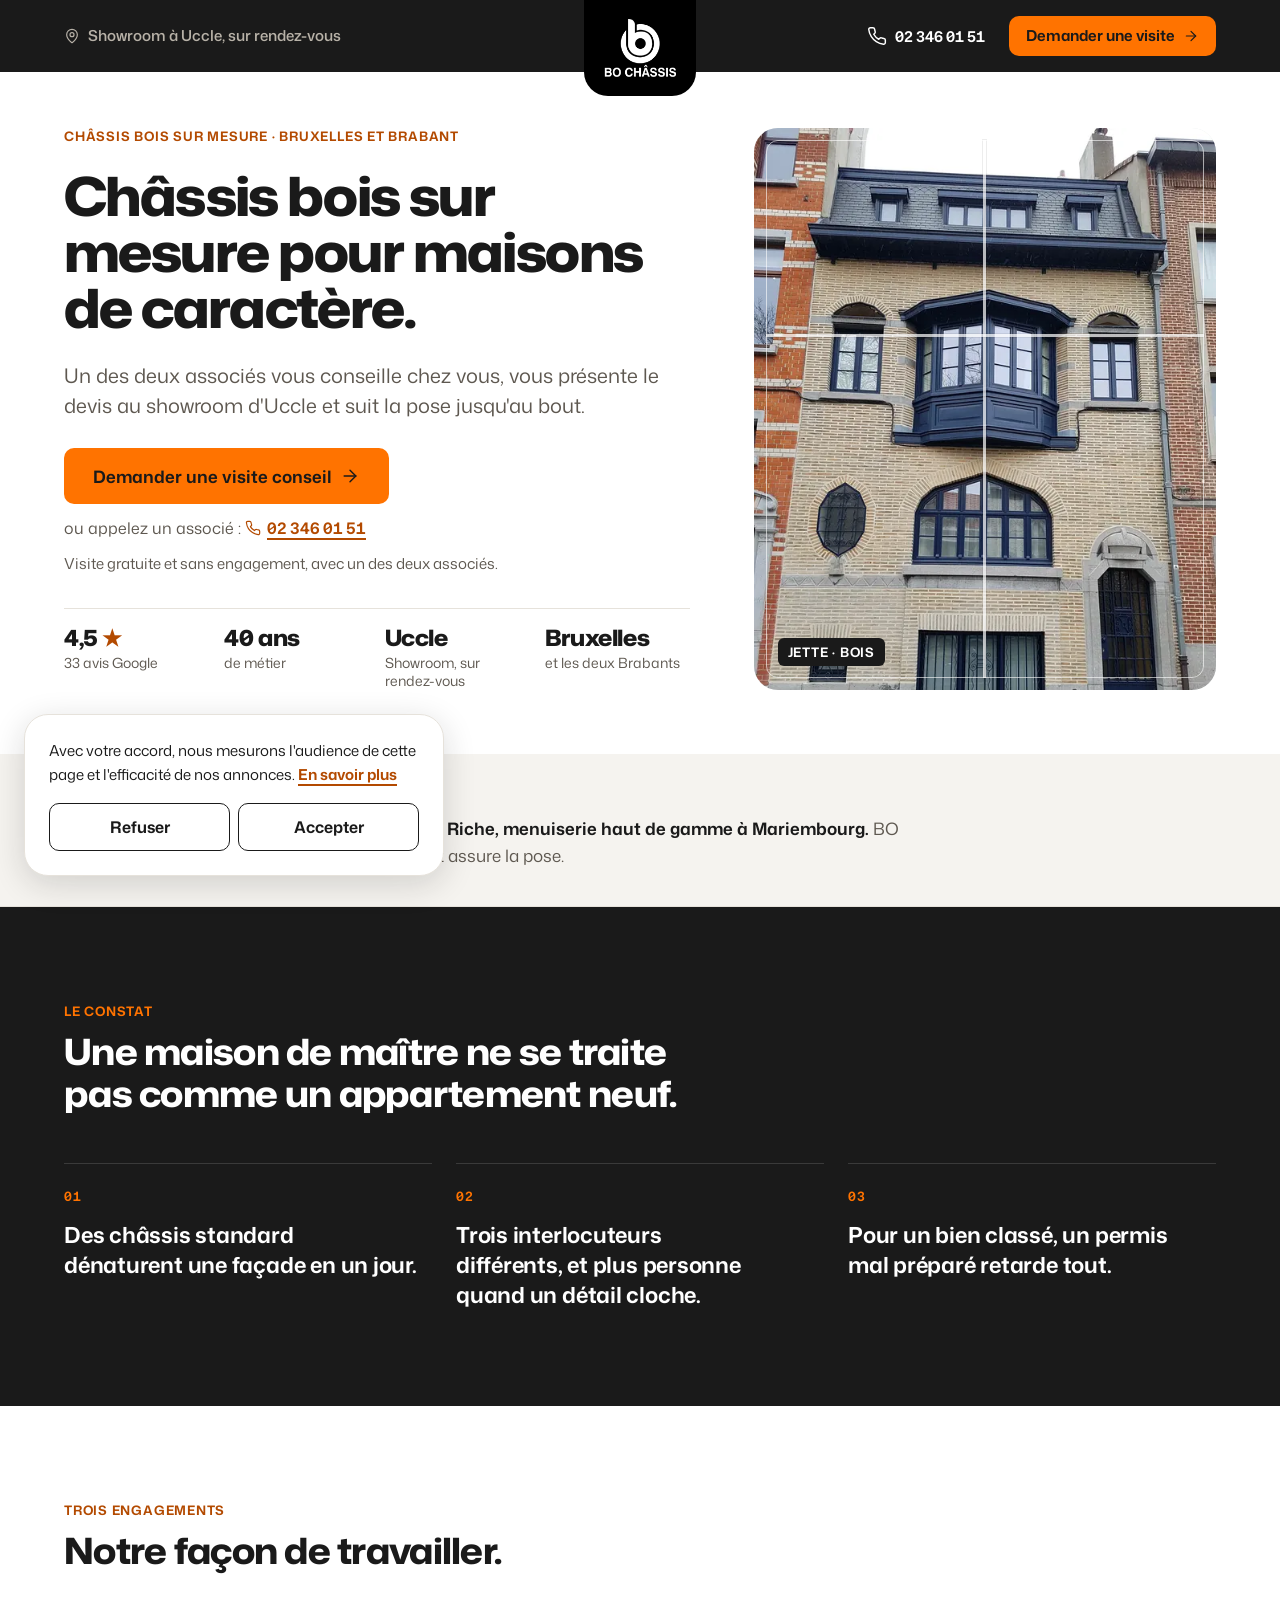
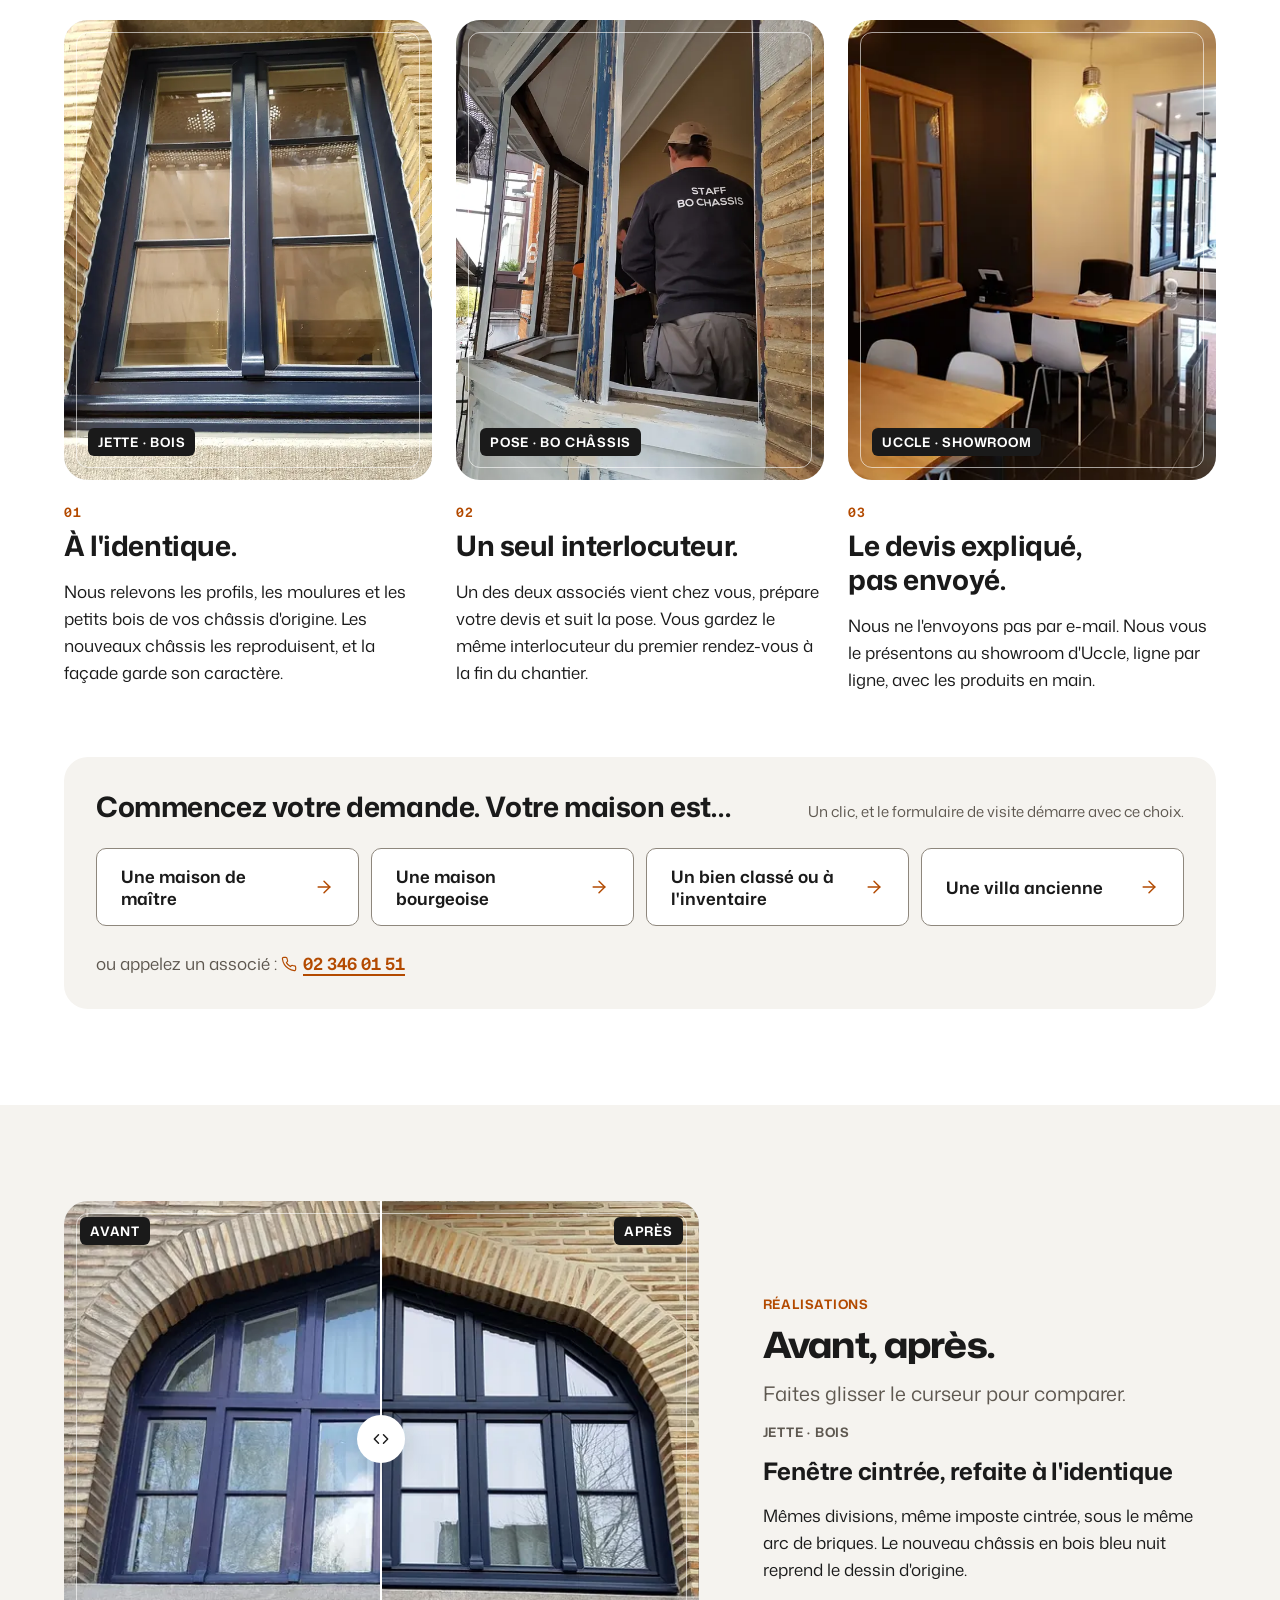
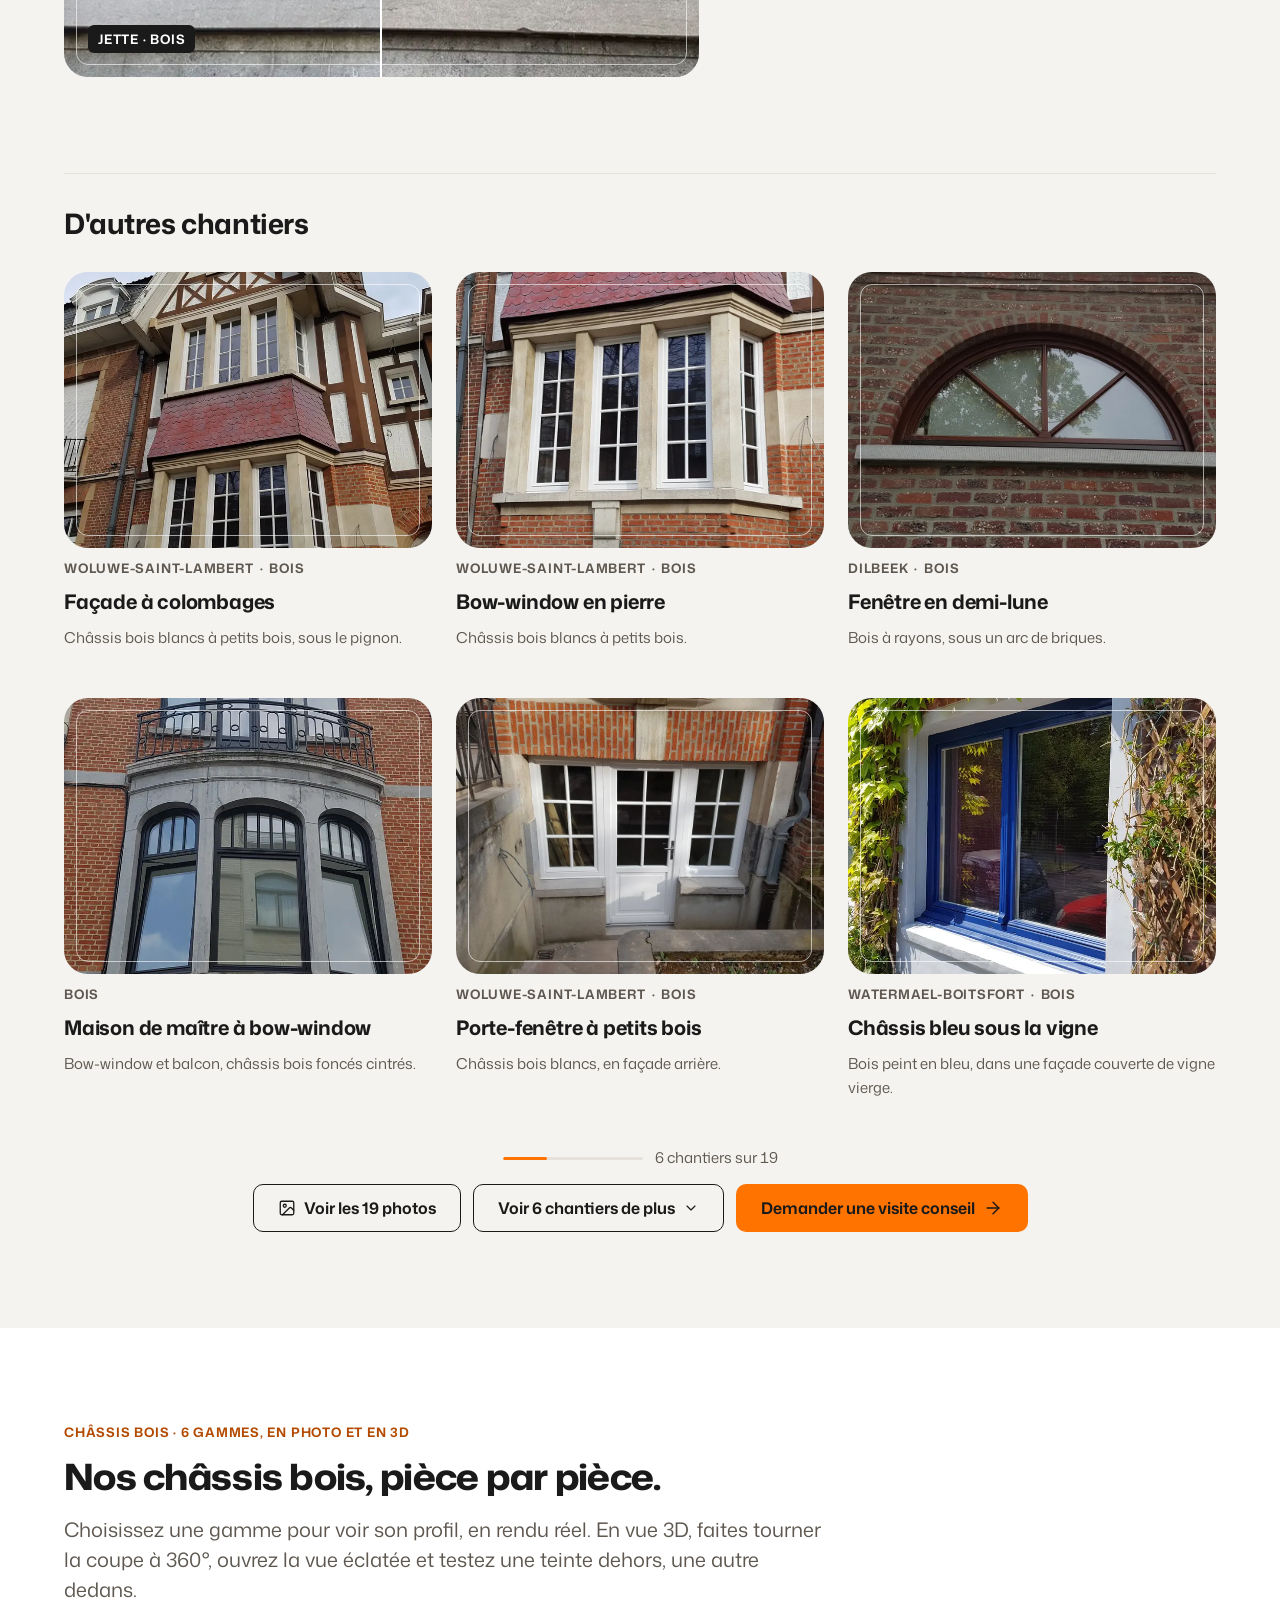
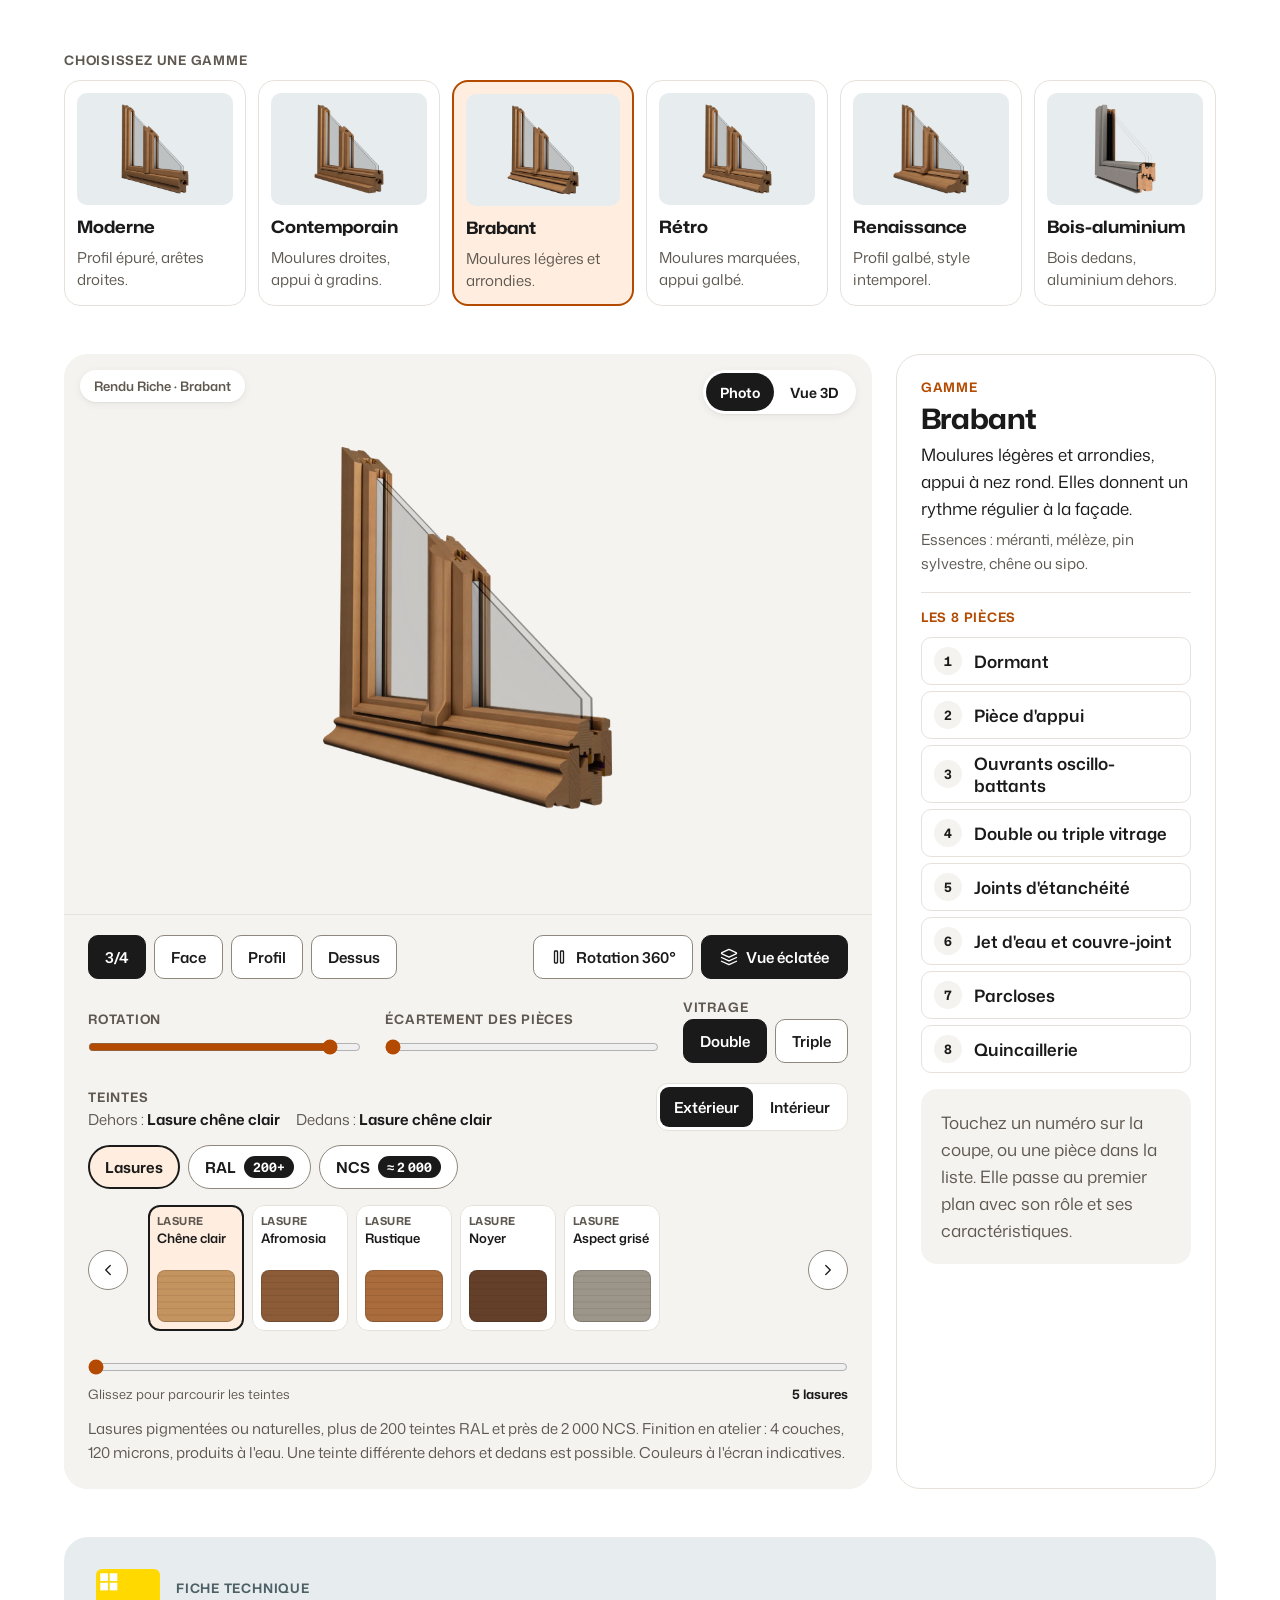
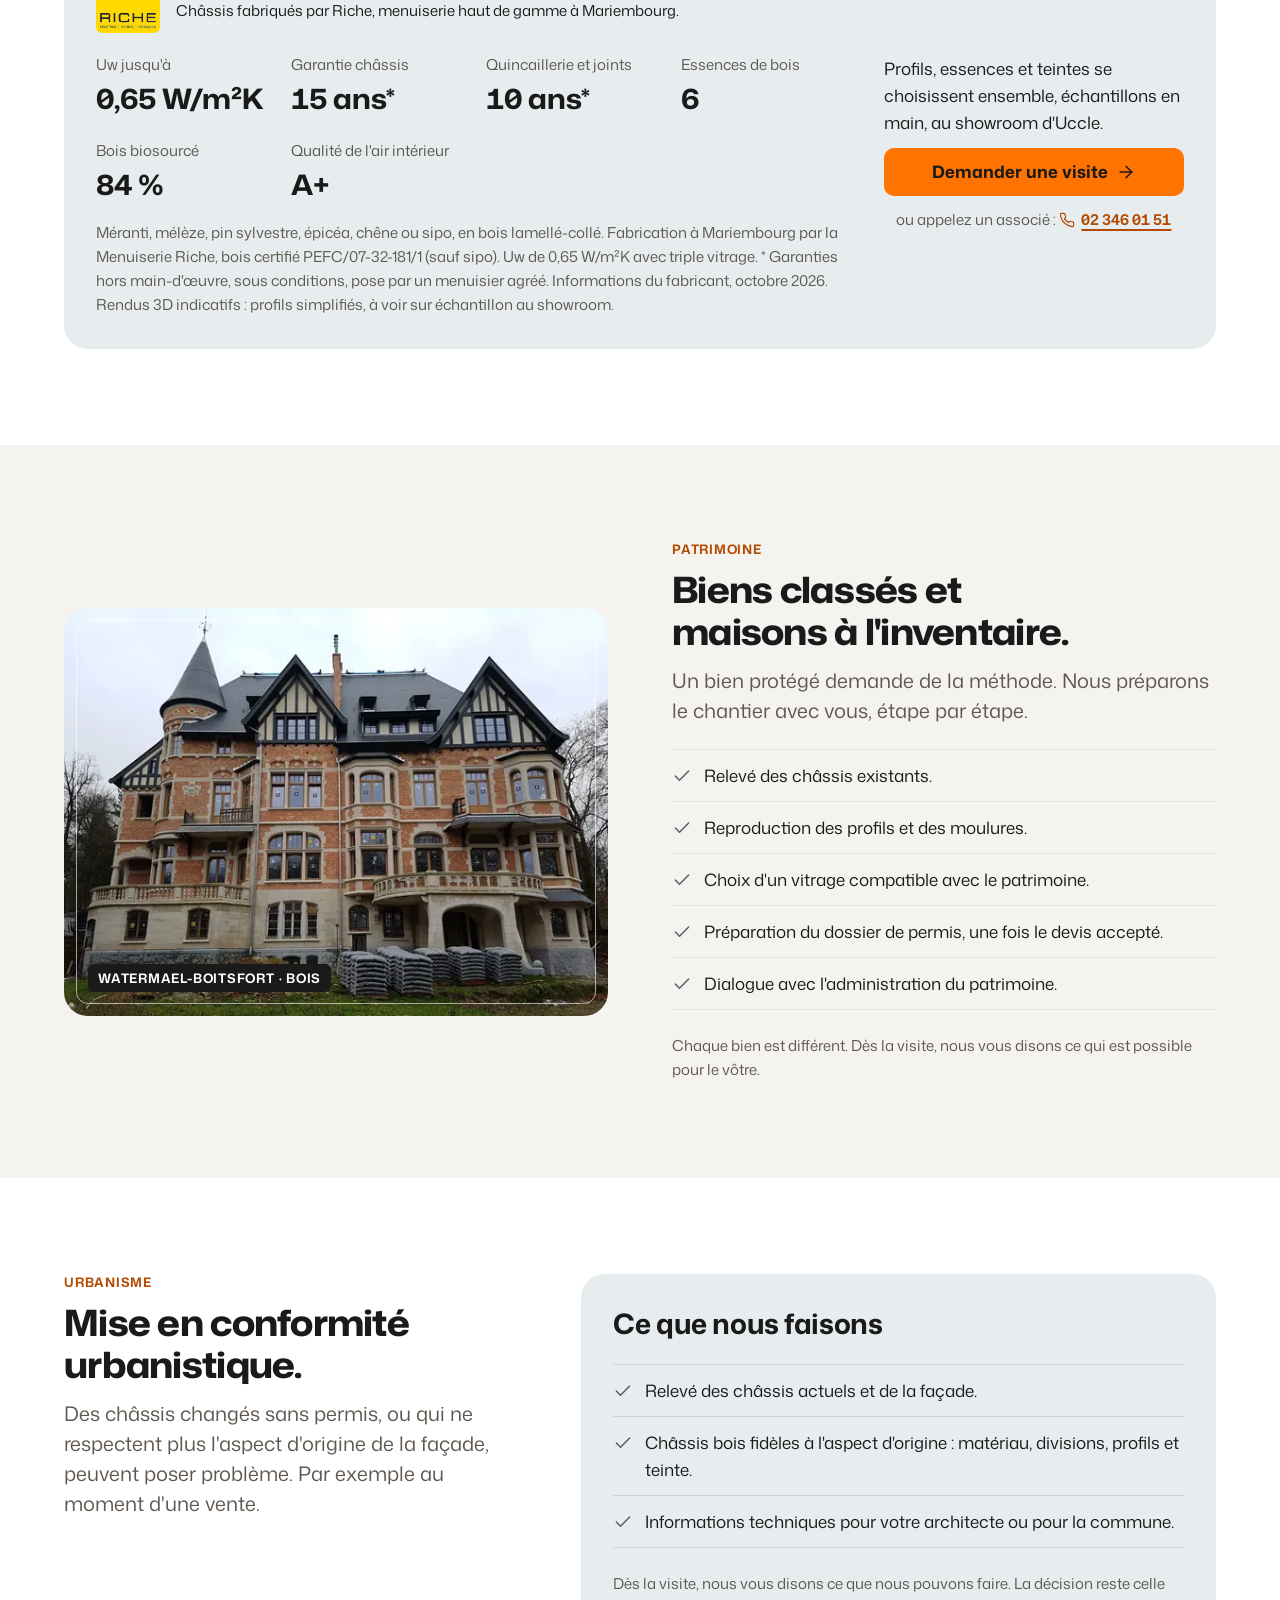
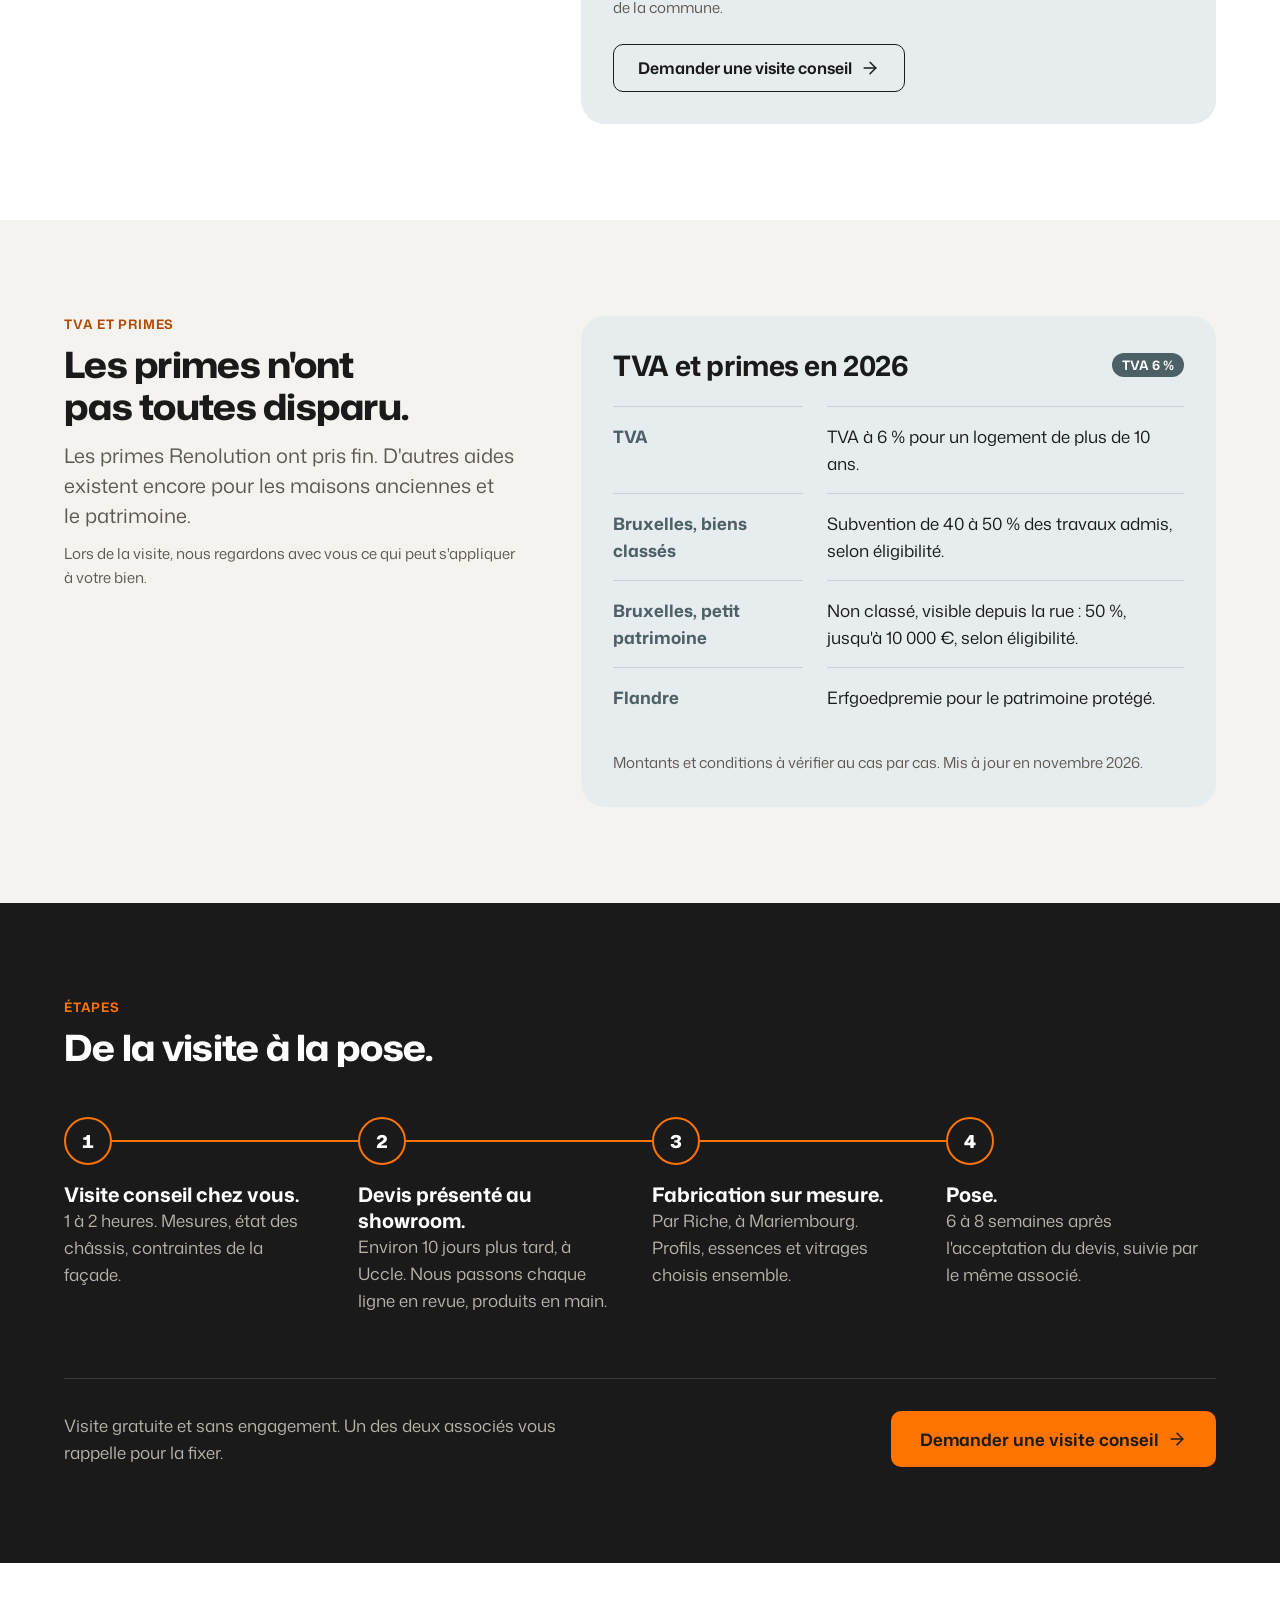
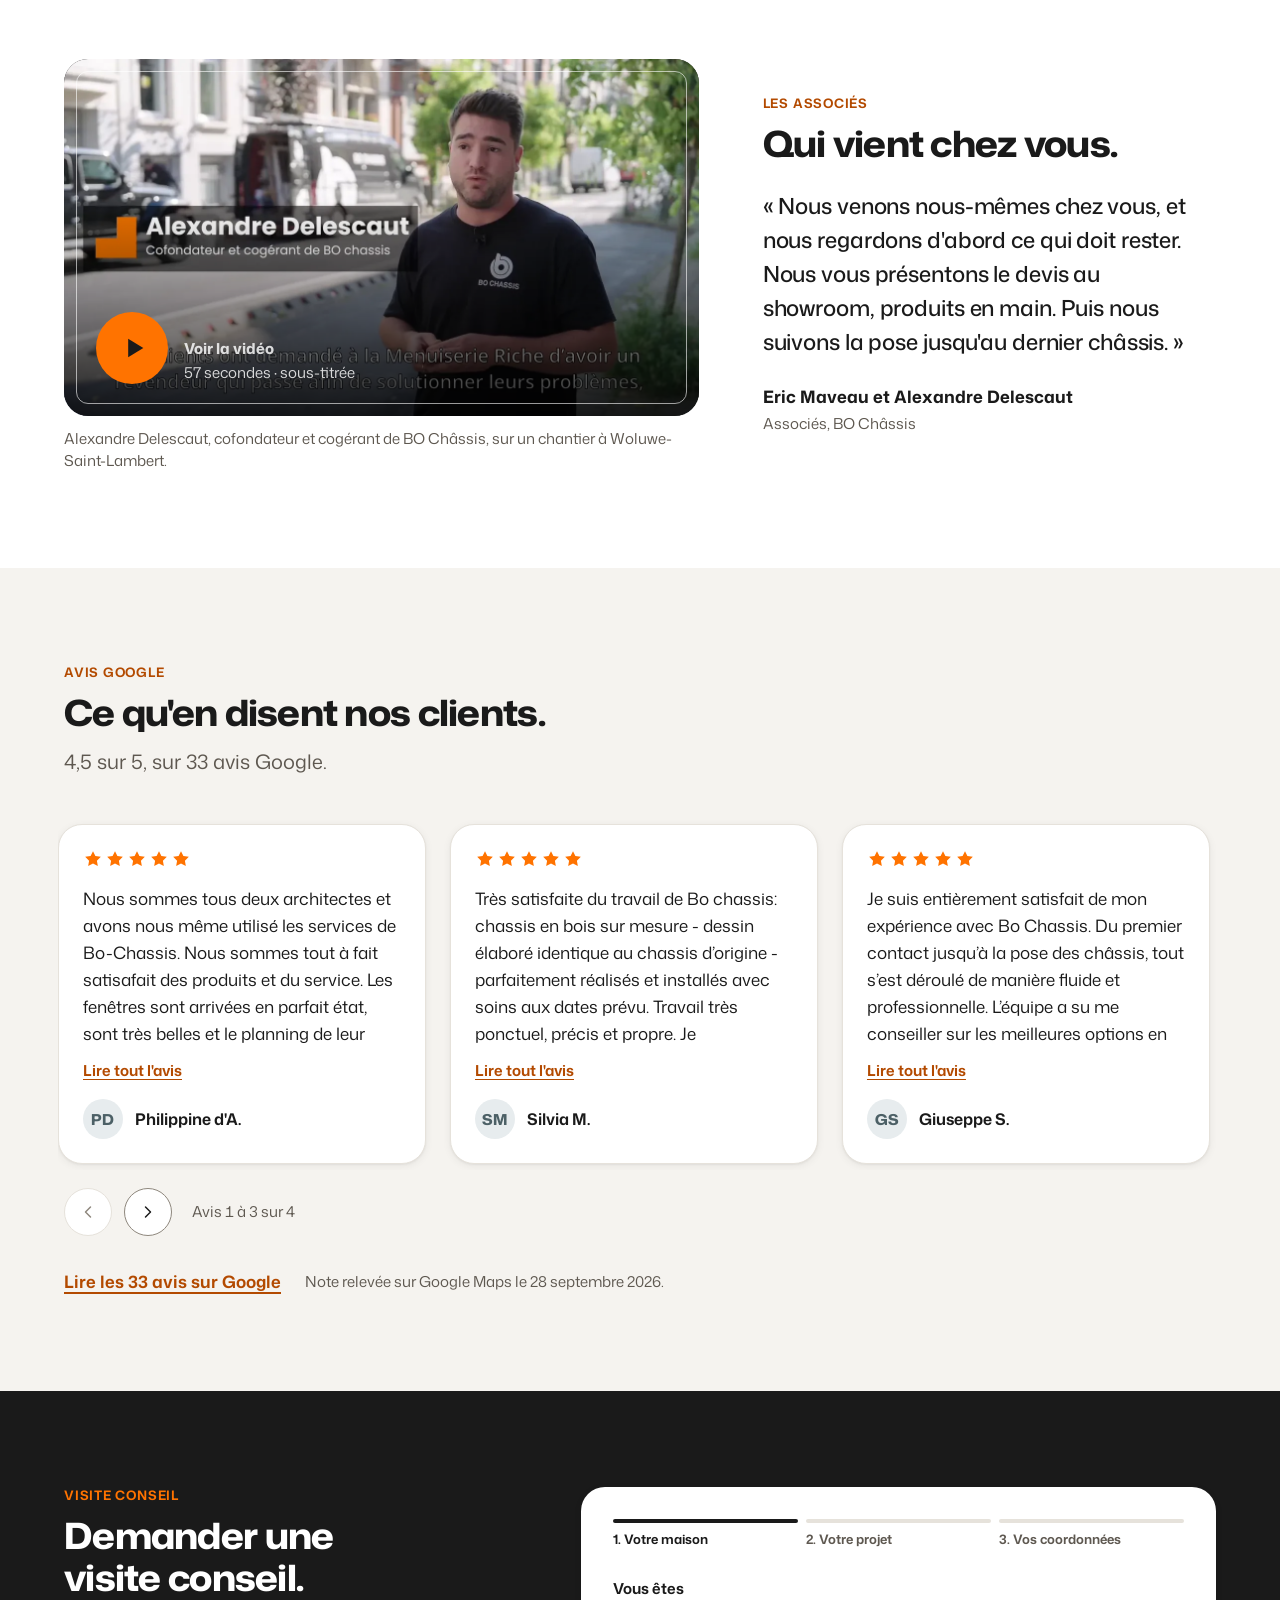
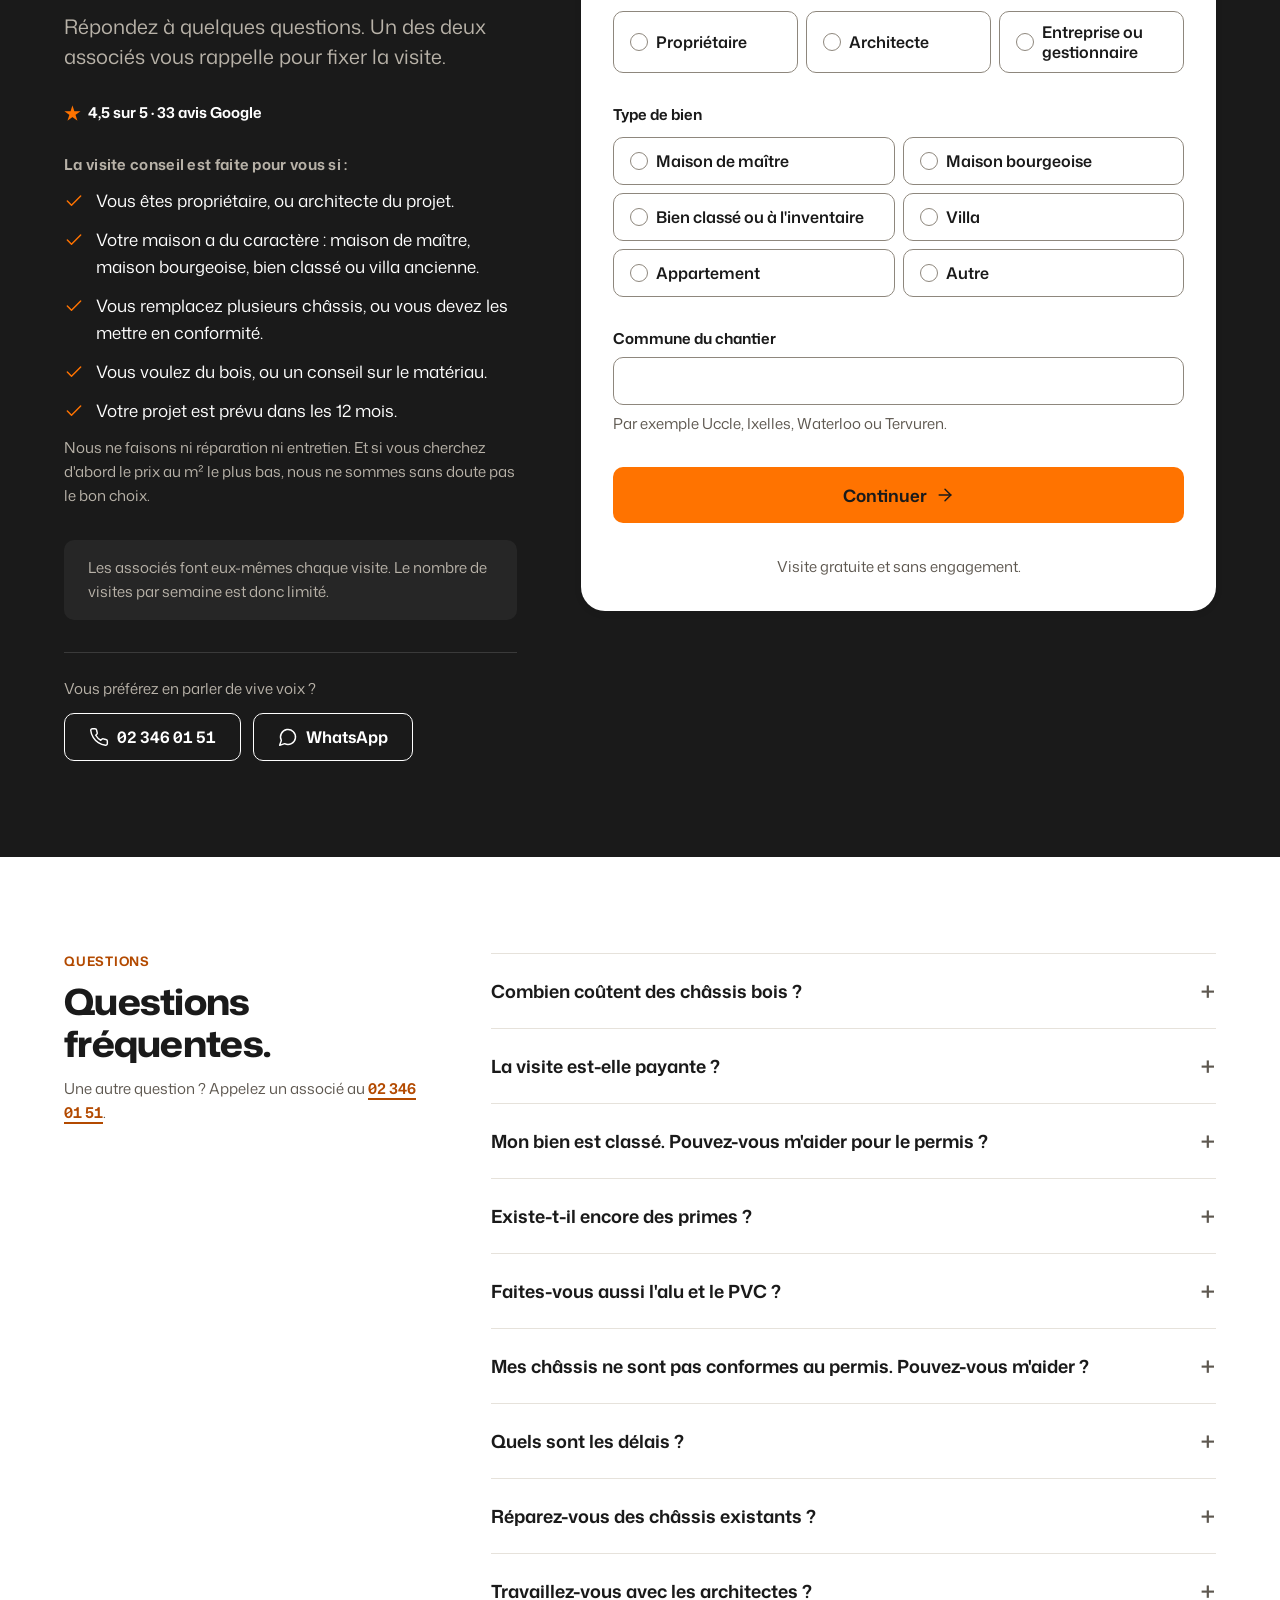
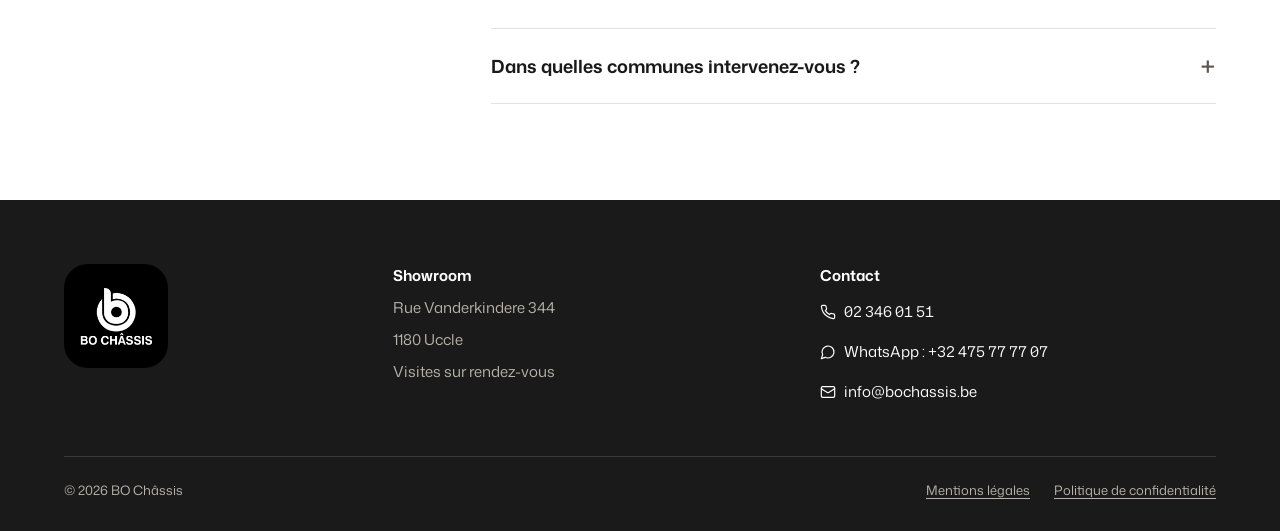
==== commit 14dbb572: "Avis Google : 33 avis" ====
--- a/chassis-bois/index.html
+++ b/chassis-bois/index.html
@@ -34,11 +34,11 @@
 <script>window.BO_CONFIG={"hub":{"origin":"https://app.buildozer.be","siteKey":"site_a008c4fa04e5d09565803c54","formId":"edf987e0-b80b-4dcb-b24f-46a7d6ad303c","cmp":"buildozer-consent"},"gtmId":"GTM-NMVKG7NL","turnstile":"0x4AAAAAAFNXNtDgbqNBKeqH"};</script>
 <script async src="https://app.buildozer.be/api/public/kit.js" data-site-key="site_a008c4fa04e5d09565803c54" data-cmp="buildozer-consent"></script>
 <script>(function(w,d,s,l,i){w[l]=w[l]||[];w[l].push({'gtm.start':new Date().getTime(),event:'gtm.js'});var f=d.getElementsByTagName(s)[0],j=d.createElement(s),dl=l!='dataLayer'?'&l='+l:'';j.async=true;j.src='https://www.googletagmanager.com/gtm.js?id='+i+dl;f.parentNode.insertBefore(j,f);})(window,document,'script','dataLayer','GTM-NMVKG7NL');</script>
-<script type="module" src="/assets/js/chassis-bois.07c40b9019.js"></script>
+<script type="module" src="/assets/js/chassis-bois.9437b178d9.js"></script>
 <script type="application/ld+json">{"@context":"https://schema.org","@graph":[{"@type":"Organization","@id":"https://bochassis.be/#org","name":"BO Châssis","url":"https://bochassis.be/","logo":"https://visit.bochassis.be/apple-touch-icon.png","email":"info@bochassis.be","telephone":"+3223460151"},{"@type":"HomeAndConstructionBusiness","@id":"https://bochassis.be/#business","name":"BO Châssis","url":"https://bochassis.be/","image":"https://visit.bochassis.be/assets/og/chassis-bois.jpg","telephone":"+3223460151","email":"info@bochassis.be","address":{"@type":"PostalAddress","streetAddress":"Rue Vanderkindere 344","postalCode":"1180","addressLocality":"Uccle","addressCountry":"BE"},"areaServed":[{"@type":"City","name":"Uccle"},{"@type":"City","name":"Ixelles"},{"@type":"City","name":"Woluwe-Saint-Pierre"},{"@type":"City","name":"Woluwe-Saint-Lambert"},{"@type":"City","name":"Watermael-Boitsfort"},{"@type":"City","name":"Etterbeek"},{"@type":"City","name":"Auderghem"},{"@type":"City","name":"Saint-Gilles"},{"@type":"City","name":"Forest"},{"@type":"City","name":"Waterloo"},{"@type":"City","name":"Lasne"},{"@type":"City","name":"Rixensart"},{"@type":"City","name":"La Hulpe"},{"@type":"City","name":"Braine-l'Alleud"},{"@type":"City","name":"Wavre"},{"@type":"City","name":"Rhode-Saint-Genèse"},{"@type":"City","name":"Linkebeek"},{"@type":"City","name":"Kraainem"},{"@type":"City","name":"Wezembeek-Oppem"},{"@type":"City","name":"Tervuren"},{"@type":"City","name":"Overijse"},{"@type":"City","name":"Hoeilaart"}],"parentOrganization":{"@id":"https://bochassis.be/#org"}},{"@type":"WebPage","@id":"https://visit.bochassis.be/chassis-bois/#webpage","url":"https://visit.bochassis.be/chassis-bois/","name":"Châssis bois sur mesure, maisons de caractère | BO Châssis","description":"Châssis bois sur mesure pour maisons de maître et biens classés, à Bruxelles et dans les deux Brabants. Visite conseil gratuite avec un des deux associés.","inLanguage":"fr-BE","primaryImageOfPage":{"@type":"ImageObject","url":"https://visit.bochassis.be/assets/og/chassis-bois.jpg","width":1200,"height":630},"about":{"@id":"https://visit.bochassis.be/chassis-bois/#service"}},{"@type":"Service","@id":"https://visit.bochassis.be/chassis-bois/#service","name":"Châssis bois sur mesure","serviceType":"Fabrication et pose de châssis en bois","provider":{"@id":"https://bochassis.be/#business"},"areaServed":[{"@type":"City","name":"Uccle"},{"@type":"City","name":"Ixelles"},{"@type":"City","name":"Woluwe-Saint-Pierre"},{"@type":"City","name":"Woluwe-Saint-Lambert"},{"@type":"City","name":"Watermael-Boitsfort"},{"@type":"City","name":"Etterbeek"},{"@type":"City","name":"Auderghem"},{"@type":"City","name":"Saint-Gilles"},{"@type":"City","name":"Forest"},{"@type":"City","name":"Waterloo"},{"@type":"City","name":"Lasne"},{"@type":"City","name":"Rixensart"},{"@type":"City","name":"La Hulpe"},{"@type":"City","name":"Braine-l'Alleud"},{"@type":"City","name":"Wavre"},{"@type":"City","name":"Rhode-Saint-Genèse"},{"@type":"City","name":"Linkebeek"},{"@type":"City","name":"Kraainem"},{"@type":"City","name":"Wezembeek-Oppem"},{"@type":"City","name":"Tervuren"},{"@type":"City","name":"Overijse"},{"@type":"City","name":"Hoeilaart"}],"url":"https://visit.bochassis.be/chassis-bois/"},{"@type":"FAQPage","@id":"https://visit.bochassis.be/chassis-bois/#faq","mainEntity":[{"@type":"Question","name":"Combien coûtent des châssis bois ?","acceptedAnswer":{"@type":"Answer","text":"Cela dépend du nombre de châssis, des profils, de l'essence et du vitrage. Nous ne sommes pas les moins chers. Le devis détaille chaque poste, et nous vous l'expliquons au showroom."}},{"@type":"Question","name":"La visite est-elle payante ?","acceptedAnswer":{"@type":"Answer","text":"Non. Elle est gratuite et sans engagement."}},{"@type":"Question","name":"Mon bien est classé. Pouvez-vous m'aider pour le permis ?","acceptedAnswer":{"@type":"Answer","text":"Oui. Une fois le devis accepté, nous préparons le dossier de permis avec vous. Dès la visite, nous vous disons ce qui est possible pour votre bien."}},{"@type":"Question","name":"Existe-t-il encore des primes ?","acceptedAnswer":{"@type":"Answer","text":"Oui, selon votre bien et votre Région. La TVA à 6 % s'applique aux logements de plus de 10 ans, et des subventions existent pour le patrimoine."}},{"@type":"Question","name":"Faites-vous aussi l'alu et le PVC ?","acceptedAnswer":{"@type":"Answer","text":"Oui, en complément. Notre spécialité reste le bois."}},{"@type":"Question","name":"Mes châssis ne sont pas conformes au permis. Pouvez-vous m'aider ?","acceptedAnswer":{"@type":"Answer","text":"Oui. Nous relevons les châssis existants et nous proposons des châssis bois fidèles à l'aspect d'origine. La décision reste celle de la commune."}},{"@type":"Question","name":"Quels sont les délais ?","acceptedAnswer":{"@type":"Answer","text":"Le devis vous est présenté au showroom environ 10 jours après la visite. La pose a lieu 6 à 8 semaines après l'acceptation du devis."}},{"@type":"Question","name":"Réparez-vous des châssis existants ?","acceptedAnswer":{"@type":"Answer","text":"Non. Nous ne faisons ni réparation ni entretien. Nous remplaçons les châssis, y compris à l'identique."}},{"@type":"Question","name":"Travaillez-vous avec les architectes ?","acceptedAnswer":{"@type":"Answer","text":"Oui. Nous travaillons avec les propriétaires et avec les architectes qui les accompagnent. Nous ne travaillons pas pour des entreprises de construction ni pour des gestionnaires d'immeubles."}},{"@type":"Question","name":"Dans quelles communes intervenez-vous ?","acceptedAnswer":{"@type":"Answer","text":"Bruxelles, Brabant wallon et Brabant flamand. En particulier : Bruxelles / Brussel : Uccle / Ukkel, Ixelles / Elsene, Woluwe-Saint-Pierre / Sint-Pieters-Woluwe, Woluwe-Saint-Lambert / Sint-Lambrechts-Woluwe, Watermael-Boitsfort / Watermaal-Bosvoorde, Etterbeek, Auderghem / Oudergem, Saint-Gilles / Sint-Gillis, Forest / Vorst. Brabant wallon / Waals-Brabant : Waterloo, Lasne, Rixensart, La Hulpe / Terhulpen, Braine-l'Alleud / Eigenbrakel, Wavre / Waver. Brabant flamand / Vlaams-Brabant : Rhode-Saint-Genèse / Sint-Genesius-Rode, Linkebeek, Kraainem, Wezembeek-Oppem, Tervuren, Overijse, Hoeilaart."}}]}]}</script>
 </head>
 <body>
 <noscript><iframe src="https://www.googletagmanager.com/ns.html?id=GTM-NMVKG7NL" height="0" width="0" style="display:none;visibility:hidden"></iframe></noscript>
-<div id="app"><div class="lp" id="top" style="width:100%;min-height:100vh;font-family:'Mona Sans', 'Helvetica Neue', Arial, sans-serif;color:#1a1a1a;background:#ffffff;"><header class="hd hd--over"><div class="wrap hd__inner"><div class="mnav"><button class="mnav__btn" type="button" aria-expanded="false" aria-controls="mnav-panel" aria-label="Menu des sections de la page"><svg class="ic mnav__ic" viewBox="0 0 24 24" aria-hidden="true"><g class="mnav__bars"><path d="M4 7h16"></path><path d="M4 12h16"></path><path d="M4 17h16"></path></g><g class="mnav__x"><path d="M18 6 6 18"></path><path d="m6 6 12 12"></path></g></svg><span>Menu</span></button><nav class="mnav__panel" id="mnav-panel" aria-label="Sections de la page" hidden><ul class="mnav__list"><li><a href="#realisations">Réalisations</a></li><li><a href="#gammes">Nos gammes en 3D</a></li><li><a href="#bc-title">Biens classés</a></li><li><a href="#conformite">Mise en conformité</a></li><li><a href="#primes">TVA et primes</a></li><li><a href="#me-title">Les étapes</a></li><li><a href="#av-title">Avis clients</a></li><li><a href="#faq-title">Questions fréquentes</a></li></ul><a class="btn btn--primary btn--lg btn--block" href="#demande"><span>Demander une visite conseil</span><svg class="ic ic-arrow" viewBox="0 0 24 24" aria-hidden="true"><path d="M5 12h14"></path><path d="m12 5 7 7-7 7"></path></svg></a><a class="mnav__tel" href="tel:+3223460151">Ou appelez un associé : <strong>02 346 01 51</strong></a></nav></div><p class="hd__note" style="margin:0;"><svg class="ic ic--sm" viewBox="0 0 24 24" aria-hidden="true"><path d="M20 10c0 4.993-5.539 10.193-7.399 11.799a1 1 0 0 1-1.202 0C9.539 20.193 4 14.993 4 10a8 8 0 0 1 16 0"></path><circle cx="12" cy="10" r="3"></circle></svg><span>Showroom à Uccle, sur rendez-vous</span></p><a class="logo-tab" href="#top" aria-label="BO Châssis, haut de page"><img src="/assets/img/0a56fe7369133a8e666bd60ec28c0fcc.webp" alt="BO Châssis" width="139" height="111" decoding="async"/></a><div class="hd__end"><a class="hd__tel" href="tel:+3223460151" aria-label="Appeler un associé au 02 346 01 51"><svg class="ic ic-ring" viewBox="0 0 24 24" aria-hidden="true"><path d="M22 16.92v3a2 2 0 0 1-2.18 2 19.79 19.79 0 0 1-8.63-3.07 19.5 19.5 0 0 1-6-6 19.79 19.79 0 0 1-3.07-8.67A2 2 0 0 1 4.11 2h3a2 2 0 0 1 2 1.72 12.84 12.84 0 0 0 .7 2.81 2 2 0 0 1-.45 2.11L8.09 9.91a16 16 0 0 0 6 6l1.27-1.27a2 2 0 0 1 2.11-.45 12.84 12.84 0 0 0 2.81.7A2 2 0 0 1 22 16.92z"></path></svg><span class="hd__tel-label">02 346 01 51</span></a><a class="btn btn--primary btn--sm hd__cta" href="#demande"><span>Demander une visite</span><svg class="ic ic--sm ic-arrow" viewBox="0 0 24 24" aria-hidden="true"><path d="M5 12h14"></path><path d="m12 5 7 7-7 7"></path></svg></a></div></div></header><main class="main "><section class="hero hero--photo" aria-labelledby="hero-title"><div class="wrap"><div class="hero__grid"><div class="hero__copy"><span class="label eyebrow"><span class="sc-interp">Châssis bois sur mesure · Bruxelles et Brabant</span></span><p class="hero-rating"><span class="hero-rating__star" aria-hidden="true">★</span><strong>4,5</strong><span class="sr-only"> sur 5</span><span aria-hidden="true">·</span>31 avis Google</p><h1 class="display-xl" id="hero-title"><span class="sc-interp">Châssis bois sur mesure pour maisons de caractère.</span></h1><p class="lead"><span class="sc-interp">Un des deux associés vous conseille chez vous, vous présente le devis au showroom d'Uccle et suit la pose jusqu'au bout.</span></p><div class="hero__actions"><div class="hero__cta-row"><a class="btn btn--primary btn--lg" href="#demande"><span>Demander une visite conseil</span><svg class="ic ic-arrow" viewBox="0 0 24 24" aria-hidden="true"><path d="M5 12h14"></path><path d="m12 5 7 7-7 7"></path></svg></a><p class="hero__or">ou appelez un associé : <a class="link link--tel tnum" href="tel:+3223460151"><svg class="ic ic--sm ic-ring" viewBox="0 0 24 24" aria-hidden="true"><path d="M22 16.92v3a2 2 0 0 1-2.18 2 19.79 19.79 0 0 1-8.63-3.07 19.5 19.5 0 0 1-6-6 19.79 19.79 0 0 1-3.07-8.67A2 2 0 0 1 4.11 2h3a2 2 0 0 1 2 1.72 12.84 12.84 0 0 0 .7 2.81 2 2 0 0 1-.45 2.11L8.09 9.91a16 16 0 0 0 6 6l1.27-1.27a2 2 0 0 1 2.11-.45 12.84 12.84 0 0 0 2.81.7A2 2 0 0 1 22 16.92z"></path></svg>02 346 01 51</a></p></div><p class="body-s">Visite gratuite et sans engagement, avec un des deux associés.</p></div><div class="proof" role="list" aria-label="En bref"><div class="proof__item proof__item--rating" role="listitem"><span class="proof__value">4,5 <span class="proof__star" aria-hidden="true">★</span><span class="sr-only"> sur 5</span></span><span class="proof__label">31 avis Google</span></div><div class="proof__item" role="listitem"><span class="proof__value">40 ans</span><span class="proof__label">de métier</span></div><div class="proof__item" role="listitem"><span class="proof__value">Uccle</span><span class="proof__label">Showroom, sur rendez-vous</span></div><div class="proof__item" role="listitem"><span class="proof__value">Bruxelles</span><span class="proof__label">et les deux Brabants</span></div></div></div><div class="hero__visual"><figure class="frame hero-window"><picture><source media="(max-width: 640px)" srcset="/assets/img/da42abfeee40c5e26338dfb8290a4732-640w.webp 640w, /assets/img/da42abfeee40c5e26338dfb8290a4732-1024w.webp 1024w, /assets/img/da42abfeee40c5e26338dfb8290a4732.webp 1200w" width="1200" height="1350" sizes="100vw"/><img src="/assets/img/509334d98a0ed20540889fd169bc0f65.webp" alt="Façade de maison de maître en briques claires avec oriel et fenêtre cintrée, châssis bois bleu nuit, Jette" width="2195" height="2400" style="object-position:50% 50%;" fetchpriority="high" sizes="(max-width: 899px) 100vw, 50vw" srcset="/assets/img/509334d98a0ed20540889fd169bc0f65-640w.webp 640w, /assets/img/509334d98a0ed20540889fd169bc0f65-1024w.webp 1024w, /assets/img/509334d98a0ed20540889fd169bc0f65.webp 1600w" decoding="async"/></picture><span class="bars" aria-hidden="true"></span><span class="frame__tag"><span class="sc-interp">Jette · Bois</span></span></figure></div></div></div></section><section class="partner" aria-label="Fabricant partenaire"><div class="wrap partner__inner"><img class="partner__logo" src="/assets/img/aadc2d4129a713df28a05ab4d43e4643.webp" alt="Riche, fenêtres, portes, vérandas" width="250" height="250" decoding="async"/><p class="partner__text"><span class="label eyebrow">Fabricant partenaire</span><span><strong>Nos châssis sont fabriqués par Riche, menuiserie haut de gamme à Mariembourg.</strong> BO Châssis prépare votre chantier et assure la pose.</span></p></div></section><section class="section section--dark" aria-labelledby="pb-title"><div class="wrap"><div class="heading"><span class="label eyebrow">Le constat</span><h2 class="h1" id="pb-title">Une maison de maître ne se traite pas comme un appartement neuf.</h2></div><div class="pains"><div class="pain"><span class="pain__num">01</span><p class="pain__text">Des châssis standard dénaturent une façade en un jour.</p></div><div class="pain"><span class="pain__num">02</span><p class="pain__text">Trois interlocuteurs différents, et plus personne quand un détail cloche.</p></div><div class="pain"><span class="pain__num">03</span><p class="pain__text">Pour un bien classé, un permis mal préparé retarde tout.</p></div></div></div></section><section class="section" aria-labelledby="pl-title"><div class="wrap"><div class="heading section-head"><span class="label eyebrow">Trois engagements</span><h2 class="h1" id="pl-title">Notre façon de travailler.</h2></div><div class="pillars"><article class="pillar"><figure class="frame frame--45"><img src="/assets/img/f6ec9d50facc6e007887191cdbbf70d5.webp" alt="Châssis bois bleu nuit à petits bois sur appui en pierre bleue, briques claires, Jette" width="1800" height="2400" loading="lazy" sizes="(max-width: 640px) 100vw, (max-width: 1023px) 50vw, 400px" srcset="/assets/img/f6ec9d50facc6e007887191cdbbf70d5-640w.webp 640w, /assets/img/f6ec9d50facc6e007887191cdbbf70d5-1024w.webp 1024w, /assets/img/f6ec9d50facc6e007887191cdbbf70d5.webp 1600w" decoding="async"/><span class="frame__tag">Jette · Bois</span></figure><div class="pillar__head"><span class="pillar__num">01</span><h3 class="h2">À l'identique.</h3></div><p class="body">Nous relevons les profils, les moulures et les petits bois de vos châssis d'origine. Les nouveaux châssis les reproduisent, et la façade garde son caractère.</p></article><article class="pillar"><figure class="frame frame--45"><img src="/assets/img/1a68e3feff661ca1d5f1e08ff1aac47d.webp" alt="Poseur BO Châssis de dos, en train de déposer un ancien châssis bois" width="1800" height="2400" loading="lazy" sizes="(max-width: 640px) 100vw, (max-width: 1023px) 50vw, 400px" srcset="/assets/img/1a68e3feff661ca1d5f1e08ff1aac47d-640w.webp 640w, /assets/img/1a68e3feff661ca1d5f1e08ff1aac47d-1024w.webp 1024w, /assets/img/1a68e3feff661ca1d5f1e08ff1aac47d.webp 1600w" decoding="async"/><span class="frame__tag">Pose · BO Châssis</span></figure><div class="pillar__head"><span class="pillar__num">02</span><h3 class="h2">Un seul interlocuteur.</h3></div><p class="body">Un des deux associés vient chez vous, prépare votre devis et suit la pose. Vous gardez le même interlocuteur du premier rendez-vous à la fin du chantier.</p></article><article class="pillar"><figure class="frame frame--45"><img src="/assets/img/cc8757d13f5c79ee6c249871fcddc692.webp" alt="Table de rendez-vous du showroom d'Uccle, châssis bois exposé au mur" width="2400" height="1800" loading="lazy" sizes="(max-width: 640px) 100vw, (max-width: 1023px) 50vw, 400px" srcset="/assets/img/cc8757d13f5c79ee6c249871fcddc692-640w.webp 640w, /assets/img/cc8757d13f5c79ee6c249871fcddc692-1024w.webp 1024w, /assets/img/cc8757d13f5c79ee6c249871fcddc692.webp 1600w" decoding="async"/><span class="frame__tag">Uccle · Showroom</span></figure><div class="pillar__head"><span class="pillar__num">03</span><h3 class="h2">Le devis expliqué, pas envoyé.</h3></div><p class="body">Nous ne l'envoyons pas par e-mail. Nous vous le présentons au showroom d'Uccle, ligne par ligne, avec les produits en main.</p></article></div><div class="qs"><div class="qs__head"><h3 class="h2" id="qs-title">Commencez votre demande. Votre maison est…</h3><p class="body-s">Un clic, et le formulaire de visite démarre avec ce choix.</p></div><div class="qs__tiles" role="group" aria-labelledby="qs-title"><a class="qs__tile" href="#demande"><span><span class="sc-interp">Une maison de maître</span></span><svg class="ic ic-arrow" viewBox="0 0 24 24" aria-hidden="true"><path d="M5 12h14"></path><path d="m12 5 7 7-7 7"></path></svg></a><a class="qs__tile" href="#demande"><span><span class="sc-interp">Une maison bourgeoise</span></span><svg class="ic ic-arrow" viewBox="0 0 24 24" aria-hidden="true"><path d="M5 12h14"></path><path d="m12 5 7 7-7 7"></path></svg></a><a class="qs__tile" href="#demande"><span><span class="sc-interp">Un bien classé ou à l'inventaire</span></span><svg class="ic ic-arrow" viewBox="0 0 24 24" aria-hidden="true"><path d="M5 12h14"></path><path d="m12 5 7 7-7 7"></path></svg></a><a class="qs__tile" href="#demande"><span><span class="sc-interp">Une villa ancienne</span></span><svg class="ic ic-arrow" viewBox="0 0 24 24" aria-hidden="true"><path d="M5 12h14"></path><path d="m12 5 7 7-7 7"></path></svg></a></div><p class="cta-row__or" style="margin:0;">ou appelez un associé : <a class="link link--tel tnum" href="tel:+3223460151"><svg class="ic ic--sm ic-ring" viewBox="0 0 24 24" aria-hidden="true"><path d="M22 16.92v3a2 2 0 0 1-2.18 2 19.79 19.79 0 0 1-8.63-3.07 19.5 19.5 0 0 1-6-6 19.79 19.79 0 0 1-3.07-8.67A2 2 0 0 1 4.11 2h3a2 2 0 0 1 2 1.72 12.84 12.84 0 0 0 .7 2.81 2 2 0 0 1-.45 2.11L8.09 9.91a16 16 0 0 0 6 6l1.27-1.27a2 2 0 0 1 2.11-.45 12.84 12.84 0 0 0 2.81.7A2 2 0 0 1 22 16.92z"></path></svg>02 346 01 51</a></p></div></div></section><section class="section section--alt" id="realisations" aria-labelledby="ba-title"><div class="wrap"><div class="ba-layout"><div class="ba ba--43 ba--auto"><img class="ba__img" src="/assets/img/6109eb8545ae25ccb18e8c02101d2ac8.webp" alt="Fenêtre cintrée en bois peint à petits bois, avant les travaux, sous un arc de briques, Jette" width="1800" height="1350" loading="lazy" sizes="(max-width: 899px) 100vw, 640px" srcset="/assets/img/6109eb8545ae25ccb18e8c02101d2ac8-640w.webp 640w, /assets/img/6109eb8545ae25ccb18e8c02101d2ac8-1024w.webp 1024w, /assets/img/6109eb8545ae25ccb18e8c02101d2ac8.webp 1600w" decoding="async"/><div class="ba__after" style="clip-path:inset(0 0 0 var(--pos));"><img class="ba__img" src="/assets/img/748ab527a175efaa76d9b832456c2b5d.webp" alt="La même fenêtre cintrée après les travaux, nouveau châssis en bois bleu nuit à petits bois, Jette" width="1800" height="1350" loading="lazy" sizes="(max-width: 899px) 100vw, 640px" srcset="/assets/img/748ab527a175efaa76d9b832456c2b5d-640w.webp 640w, /assets/img/748ab527a175efaa76d9b832456c2b5d-1024w.webp 1024w, /assets/img/748ab527a175efaa76d9b832456c2b5d.webp 1600w" decoding="async"/></div><span class="frame__tag">Jette · Bois</span><span class="ba__label ba__label--before">Avant</span><span class="ba__label ba__label--after">Après</span><input type="range" min="0" max="100" step="1" value="50" aria-label="Comparer les châssis avant et après les travaux"/><span class="ba__handle" style="left:var(--pos);" aria-hidden="true"><span class="ba__knob"><svg class="ic" viewBox="0 0 24 24"><path d="m9 7-5 5 5 5"></path><path d="m15 7 5 5-5 5"></path></svg></span></span></div><div class="ba-copy"><div class="heading"><span class="label eyebrow">Réalisations</span><h2 class="h1" id="ba-title">Avant, après.</h2><p class="lead">Faites glisser le curseur pour comparer.</p></div><div class="card__meta">Jette · Bois</div><h3 class="h3" style="font-size:24px;line-height:30px;">Fenêtre cintrée, refaite à l'identique</h3><p class="body">Mêmes divisions, même imposte cintrée, sous le même arc de briques. Le nouveau châssis en bois bleu nuit reprend le dessin d'origine.</p></div></div><div class="subhead"><h3 class="h2">D'autres chantiers</h3></div><div class="cards"><article class="card " style="--k:0;" tabindex="-1" data-i="0"><figure class="frame" data-gallery role="button" tabindex="0" aria-label="Agrandir la photo : Façade à colombages"><img src="/assets/img/9883d9bd0c23844836a7a6513c9a455d.webp" alt="Façade à colombages et pignon avec ses châssis bois blancs à petits bois, Woluwe-Saint-Lambert" width="720" height="960" loading="lazy" decoding="async"/></figure><span class="card__meta"><span><span class="sc-interp">Woluwe-Saint-Lambert</span></span><span aria-hidden="true">·</span><span><span class="sc-interp">Bois</span></span></span><h4 class="card__title"><span class="sc-interp">Façade à colombages</span></h4><p class="card__text"><span class="sc-interp">Châssis bois blancs à petits bois, sous le pignon.</span></p></article><article class="card " style="--k:0;" tabindex="-1" data-i="1"><figure class="frame" data-gallery role="button" tabindex="0" aria-label="Agrandir la photo : Bow-window en pierre"><img src="/assets/img/d134b1b8728a87c6da9f765ce7d251b4.webp" alt="Bow-window en pierre aux châssis bois blancs à petits bois, Woluwe-Saint-Lambert" width="960" height="720" loading="lazy" decoding="async"/></figure><span class="card__meta"><span><span class="sc-interp">Woluwe-Saint-Lambert</span></span><span aria-hidden="true">·</span><span><span class="sc-interp">Bois</span></span></span><h4 class="card__title"><span class="sc-interp">Bow-window en pierre</span></h4><p class="card__text"><span class="sc-interp">Châssis bois blancs à petits bois.</span></p></article><article class="card " style="--k:0;" tabindex="-1" data-i="2"><figure class="frame" data-gallery role="button" tabindex="0" aria-label="Agrandir la photo : Fenêtre en demi-lune"><img src="/assets/img/28fbb42efa04e2a0fcaf12d3c525fc06.webp" alt="Fenêtre en demi-lune en bois à rayons sous un arc de briques, Dilbeek" width="960" height="720" loading="lazy" decoding="async"/></figure><span class="card__meta"><span><span class="sc-interp">Dilbeek</span></span><span aria-hidden="true">·</span><span><span class="sc-interp">Bois</span></span></span><h4 class="card__title"><span class="sc-interp">Fenêtre en demi-lune</span></h4><p class="card__text"><span class="sc-interp">Bois à rayons, sous un arc de briques.</span></p></article><article class="card " style="--k:0;" tabindex="-1" data-i="3"><figure class="frame" data-gallery role="button" tabindex="0" aria-label="Agrandir la photo : Maison de maître à bow-window"><img src="/assets/img/f0c6b162ccbe93c89a31ca349ce98783.webp" alt="Maison de maître en briques rouges et pierre bleue, bow-window et balcon aux châssis bois foncés cintrés" width="720" height="960" loading="lazy" decoding="async"/></figure><span class="card__meta"><span><span class="sc-interp">Bois</span></span></span><h4 class="card__title"><span class="sc-interp">Maison de maître à bow-window</span></h4><p class="card__text"><span class="sc-interp">Bow-window et balcon, châssis bois foncés cintrés.</span></p></article><article class="card " style="--k:0;" tabindex="-1" data-i="4"><figure class="frame" data-gallery role="button" tabindex="0" aria-label="Agrandir la photo : Porte-fenêtre à petits bois"><img src="/assets/img/7eb055acdc5a1fa0d8b4d3c1a773efda.webp" alt="Porte-fenêtre et châssis bois blancs à petits bois en façade arrière, Woluwe-Saint-Lambert" width="960" height="720" loading="lazy" decoding="async"/></figure><span class="card__meta"><span><span class="sc-interp">Woluwe-Saint-Lambert</span></span><span aria-hidden="true">·</span><span><span class="sc-interp">Bois</span></span></span><h4 class="card__title"><span class="sc-interp">Porte-fenêtre à petits bois</span></h4><p class="card__text"><span class="sc-interp">Châssis bois blancs, en façade arrière.</span></p></article><article class="card " style="--k:0;" tabindex="-1" data-i="5"><figure class="frame" data-gallery role="button" tabindex="0" aria-label="Agrandir la photo : Châssis bleu sous la vigne"><img src="/assets/img/73d1d5534a3a6dad635a4201e28478c2.webp" alt="Châssis bois peint en bleu dans une façade de briques couverte de vigne vierge, Watermael-Boitsfort" width="720" height="960" loading="lazy" decoding="async"/></figure><span class="card__meta"><span><span class="sc-interp">Watermael-Boitsfort</span></span><span aria-hidden="true">·</span><span><span class="sc-interp">Bois</span></span></span><h4 class="card__title"><span class="sc-interp">Châssis bleu sous la vigne</span></h4><p class="card__text"><span class="sc-interp">Bois peint en bleu, dans une façade couverte de vigne vierge.</span></p></article></div><div class="swipe-dots" data-dots-for="cards" aria-hidden="true"></div><div class="works-more"><div class="works-more__meta" aria-live="polite"><span class="works-more__bar" aria-hidden="true"><span style="width:32%;"></span></span><span><span class="sc-interp">6 chantiers sur 19</span></span></div><div class="works-more__actions"><button class="btn btn--secondary works-gallery" type="button" data-gallery-open><svg class="ic" viewBox="0 0 24 24" aria-hidden="true"><rect x="3" y="3" width="18" height="18" rx="2"></rect><circle cx="9" cy="9" r="2"></circle><path d="m21 15-3.1-3.1a2 2 0 0 0-2.8 0L6 21"></path></svg><span>Voir les <span class="sc-interp">19</span> photos</span></button><button class="btn btn--secondary" type="button"><span><span class="sc-interp">Voir 6 chantiers de plus</span></span><svg class="ic ic--sm works-more__ic" viewBox="0 0 24 24" aria-hidden="true"><path d="m6 9 6 6 6-6"></path></svg></button><a class="btn btn--primary" href="#demande"><span>Demander une visite conseil</span><svg class="ic ic-arrow" viewBox="0 0 24 24" aria-hidden="true"><path d="M5 12h14"></path><path d="m12 5 7 7-7 7"></path></svg></a></div></div></div></section><section id="gammes" aria-labelledby="gammes-chassis-bois-titre" class="bo-sec bo-ui" style="background-color:#ffffff;font-family:'Mona Sans', 'Helvetica Neue', Arial, sans-serif;color:#1a1a1a;box-sizing:border-box;overflow-x:clip;"><div class="bo-wrap" style="max-width:1200px;margin:0 auto;display:flex;flex-direction:column;gap:48px;"><header style="display:flex;flex-direction:column;gap:16px;max-width:760px;"><div style="font-size:13px;line-height:16px;font-weight:650;letter-spacing:0.06em;color:#b34a00;">CHÂSSIS BOIS · 6 GAMMES, EN PHOTO ET EN 3D</div><h2 id="gammes-chassis-bois-titre" class="bo-h bo-title" style="margin:0;font-size:36px;line-height:42px;font-weight:750;letter-spacing:-0.02em;">Nos châssis bois, pièce par pièce.</h2><p class="bo-lead" style="margin:0;font-size:20px;line-height:30px;color:#5e5850;">Choisissez une gamme pour voir son profil, en rendu réel. En vue 3D, faites tourner la coupe à 360°, ouvrez la vue éclatée et testez une teinte dehors, une autre dedans.</p></header><div role="group" aria-label="Gamme" style="display:flex;flex-direction:column;gap:12px;"><div style="font-size:13px;line-height:16px;font-weight:650;letter-spacing:0.06em;color:#5e5850;">CHOISISSEZ UNE GAMME</div><div class="bo-lines"><button class="bo-lcard" type="button" aria-pressed="false" style="display:flex;flex-direction:column;gap:10px;padding:12px;border-radius:16px;border:1px solid #e6e2db;background-color:#ffffff;color:#1a1a1a;font-family:inherit;text-align:left;cursor:pointer;"><span class="bo-lcard__img"><img src="/assets/img/gammes/moderne-card.webp" alt width="480" height="621" loading="lazy" decoding="async"/></span><span class="bo-h" style="font-size:17px;line-height:22px;font-weight:700;"><span class="sc-interp">Moderne</span></span><span style="font-size:15px;line-height:22px;color:#5e5850;"><span class="sc-interp">Profil épuré, arêtes droites.</span></span></button><button class="bo-lcard" type="button" aria-pressed="false" style="display:flex;flex-direction:column;gap:10px;padding:12px;border-radius:16px;border:1px solid #e6e2db;background-color:#ffffff;color:#1a1a1a;font-family:inherit;text-align:left;cursor:pointer;"><span class="bo-lcard__img"><img src="/assets/img/gammes/contemporain-card.webp" alt width="480" height="604" loading="lazy" decoding="async"/></span><span class="bo-h" style="font-size:17px;line-height:22px;font-weight:700;"><span class="sc-interp">Contemporain</span></span><span style="font-size:15px;line-height:22px;color:#5e5850;"><span class="sc-interp">Moulures droites, appui à gradins.</span></span></button><button class="bo-lcard" type="button" aria-pressed="true" style="display:flex;flex-direction:column;gap:10px;padding:12px;border-radius:16px;border:2px solid #b34a00;background-color:#ffeedf;color:#1a1a1a;font-family:inherit;text-align:left;cursor:pointer;"><span class="bo-lcard__img"><img src="/assets/img/gammes/brabant-card.webp" alt width="480" height="590" loading="lazy" decoding="async"/></span><span class="bo-h" style="font-size:17px;line-height:22px;font-weight:700;"><span class="sc-interp">Brabant</span></span><span style="font-size:15px;line-height:22px;color:#5e5850;"><span class="sc-interp">Moulures légères et arrondies.</span></span></button><button class="bo-lcard" type="button" aria-pressed="false" style="display:flex;flex-direction:column;gap:10px;padding:12px;border-radius:16px;border:1px solid #e6e2db;background-color:#ffffff;color:#1a1a1a;font-family:inherit;text-align:left;cursor:pointer;"><span class="bo-lcard__img"><img src="/assets/img/gammes/retro-card.webp" alt width="480" height="601" loading="lazy" decoding="async"/></span><span class="bo-h" style="font-size:17px;line-height:22px;font-weight:700;"><span class="sc-interp">Rétro</span></span><span style="font-size:15px;line-height:22px;color:#5e5850;"><span class="sc-interp">Moulures marquées, appui galbé.</span></span></button><button class="bo-lcard" type="button" aria-pressed="false" style="display:flex;flex-direction:column;gap:10px;padding:12px;border-radius:16px;border:1px solid #e6e2db;background-color:#ffffff;color:#1a1a1a;font-family:inherit;text-align:left;cursor:pointer;"><span class="bo-lcard__img"><img src="/assets/img/gammes/renaissance-card.webp" alt width="480" height="562" loading="lazy" decoding="async"/></span><span class="bo-h" style="font-size:17px;line-height:22px;font-weight:700;"><span class="sc-interp">Renaissance</span></span><span style="font-size:15px;line-height:22px;color:#5e5850;"><span class="sc-interp">Profil galbé, style intemporel.</span></span></button><button class="bo-lcard" type="button" aria-pressed="false" style="display:flex;flex-direction:column;gap:10px;padding:12px;border-radius:16px;border:1px solid #e6e2db;background-color:#ffffff;color:#1a1a1a;font-family:inherit;text-align:left;cursor:pointer;"><span class="bo-lcard__img"><img src="/assets/img/gammes/bal-78-card.webp" alt width="480" height="676" loading="lazy" decoding="async"/></span><span class="bo-h" style="font-size:17px;line-height:22px;font-weight:700;"><span class="sc-interp">Bois-aluminium</span></span><span style="font-size:15px;line-height:22px;color:#5e5850;"><span class="sc-interp">Bois dedans, aluminium dehors.</span></span></button></div><div class="swipe-dots" data-dots-for="bo-lines" aria-hidden="true"></div></div><div style="display:flex;flex-wrap:wrap;gap:24px;align-items:stretch;"><div style="flex:999 1 640px;min-width:0;display:flex;flex-direction:column;background-color:#f5f3ef;border-radius:24px;overflow:hidden;"><div class="bo-stage" style="position:relative;height:560px;perspective:1600px;touch-action:pan-y;user-select:none;overflow:hidden;cursor:grab;"><div class="bo-mode" role="group" aria-label="Affichage"><button class="bo-mode__btn" type="button" aria-pressed="true">Photo</button><button class="bo-mode__btn" type="button" aria-pressed="false">Vue 3D</button></div><div class="bo-photo"><img class="bo-photo__img" src="/assets/img/gammes/brabant.webp" alt="Coupe d'angle du châssis bois Brabant, rendu Riche" width="1600" height="1950" loading="lazy" sizes="(max-width: 899px) 100vw, 760px" srcset="/assets/img/gammes/brabant-640w.webp 640w, /assets/img/gammes/brabant-1024w.webp 1024w, /assets/img/gammes/brabant.webp 1600w" decoding="async"/><span class="bo-photo__cap"><span class="bo-photo__src">Rendu Riche · </span><span class="sc-interp">Brabant</span></span></div><div style="position:absolute;left:50%;top:52%;width:0;height:0;transform-style:preserve-3d;transform:scale3d(1, 1, 1) rotateX(-16.00deg) rotateY(-34.00deg);"><div style="position:absolute;left:0;top:0;width:760px;height:300px;transform-origin:0 0;transform:translate3d(0.00px, 201.00px, 10.00px) rotateX(90deg) translate(-380px, -150px);background-color:rgba(0,0,0,0);background-image:radial-gradient(closest-side, rgba(26,26,26,0.20), rgba(26,26,26,0));box-shadow:none;opacity:1;clip-path:none;backface-visibility:hidden;"></div><div style="position:absolute;left:0;top:0;width:44px;height:346px;transform-origin:0 0;transform:translate3d(-228.00px, -19.00px, -50.00px) rotateY(180.000deg) translate(-22px, -173px);background-color:rgb(86,65,42);background-image:repeating-linear-gradient(90deg, rgba(60,30,10,0.1) 0px 1px, rgba(0,0,0,0) 1px 6px, rgba(60,30,10,0.060) 6px 8px, rgba(0,0,0,0) 8px 13px);box-shadow:inset 0 0 0 0.5px rgba(26,26,26,0.22);opacity:1;clip-path:none;backface-visibility:hidden;"></div><div style="position:absolute;left:0;top:0;width:60px;height:346px;transform-origin:0 0;transform:translate3d(-206.00px, -19.00px, -20.00px) rotateY(90.000deg) translate(-30px, -173px);background-color:rgb(106,80,52);background-image:repeating-linear-gradient(90deg, rgba(60,30,10,0.1) 0px 1px, rgba(0,0,0,0) 1px 6px, rgba(60,30,10,0.060) 6px 8px, rgba(0,0,0,0) 8px 13px);box-shadow:inset 0 0 0 0.5px rgba(26,26,26,0.22);opacity:1;clip-path:none;backface-visibility:hidden;"></div><div style="position:absolute;left:0;top:0;width:8px;height:346px;transform-origin:0 0;transform:translate3d(-210.00px, -19.00px, 10.00px) rotateY(0.000deg) translate(-4px, -173px);background-color:rgb(168,127,82);background-image:repeating-linear-gradient(90deg, rgba(60,30,10,0.1) 0px 1px, rgba(0,0,0,0) 1px 6px, rgba(60,30,10,0.060) 6px 8px, rgba(0,0,0,0) 8px 13px);box-shadow:inset 0 0 0 0.5px rgba(26,26,26,0.22);opacity:1;clip-path:none;backface-visibility:hidden;"></div><div style="position:absolute;left:0;top:0;width:16px;height:346px;transform-origin:0 0;transform:translate3d(-214.00px, -19.00px, 18.00px) rotateY(90.000deg) translate(-8px, -173px);background-color:rgb(106,80,52);background-image:repeating-linear-gradient(90deg, rgba(60,30,10,0.1) 0px 1px, rgba(0,0,0,0) 1px 6px, rgba(60,30,10,0.060) 6px 8px, rgba(0,0,0,0) 8px 13px);box-shadow:inset 0 0 0 0.5px rgba(26,26,26,0.22);opacity:1;clip-path:none;backface-visibility:hidden;"></div><div style="position:absolute;left:0;top:0;width:2.502951440643694px;height:346px;transform-origin:0 0;transform:translate3d(-214.20px, -19.00px, 27.24px) rotateY(81.000deg) translate(-1.251475720321847px, -173px);background-color:rgb(108,82,53);background-image:repeating-linear-gradient(90deg, rgba(60,30,10,0.1) 0px 1px, rgba(0,0,0,0) 1px 6px, rgba(60,30,10,0.060) 6px 8px, rgba(0,0,0,0) 8px 13px);box-shadow:inset 0 0 0 0.5px rgba(26,26,26,0.22);opacity:1;clip-path:none;backface-visibility:hidden;"></div><div style="position:absolute;left:0;top:0;width:2.502951440643699px;height:346px;transform-origin:0 0;transform:translate3d(-214.96px, -19.00px, 29.59px) rotateY(63.000deg) translate(-1.2514757203218494px, -173px);background-color:rgb(124,94,61);background-image:repeating-linear-gradient(90deg, rgba(60,30,10,0.1) 0px 1px, rgba(0,0,0,0) 1px 6px, rgba(60,30,10,0.060) 6px 8px, rgba(0,0,0,0) 8px 13px);box-shadow:inset 0 0 0 0.5px rgba(26,26,26,0.22);opacity:1;clip-path:none;backface-visibility:hidden;"></div><div style="position:absolute;left:0;top:0;width:2.502951440643687px;height:346px;transform-origin:0 0;transform:translate3d(-216.41px, -19.00px, 31.59px) rotateY(45.000deg) translate(-1.2514757203218434px, -173px);background-color:rgb(143,108,70);background-image:repeating-linear-gradient(90deg, rgba(60,30,10,0.1) 0px 1px, rgba(0,0,0,0) 1px 6px, rgba(60,30,10,0.060) 6px 8px, rgba(0,0,0,0) 8px 13px);box-shadow:inset 0 0 0 0.5px rgba(26,26,26,0.22);opacity:1;clip-path:none;backface-visibility:hidden;"></div><div style="position:absolute;left:0;top:0;width:2.5029514406437023px;height:346px;transform-origin:0 0;transform:translate3d(-218.41px, -19.00px, 33.04px) rotateY(27.000deg) translate(-1.2514757203218512px, -173px);background-color:rgb(157,119,77);background-image:repeating-linear-gradient(90deg, rgba(60,30,10,0.1) 0px 1px, rgba(0,0,0,0) 1px 6px, rgba(60,30,10,0.060) 6px 8px, rgba(0,0,0,0) 8px 13px);box-shadow:inset 0 0 0 0.5px rgba(26,26,26,0.22);opacity:1;clip-path:none;backface-visibility:hidden;"></div><div style="position:absolute;left:0;top:0;width:2.5029514406436872px;height:346px;transform-origin:0 0;transform:translate3d(-220.76px, -19.00px, 33.80px) rotateY(9.000deg) translate(-1.2514757203218436px, -173px);background-color:rgb(166,125,81);background-image:repeating-linear-gradient(90deg, rgba(60,30,10,0.1) 0px 1px, rgba(0,0,0,0) 1px 6px, rgba(60,30,10,0.060) 6px 8px, rgba(0,0,0,0) 8px 13px);box-shadow:inset 0 0 0 0.5px rgba(26,26,26,0.22);opacity:1;clip-path:none;backface-visibility:hidden;"></div><div style="position:absolute;left:0;top:0;width:28px;height:346px;transform-origin:0 0;transform:translate3d(-236.00px, -19.00px, 34.00px) rotateY(0.000deg) translate(-14px, -173px);background-color:rgb(168,127,82);background-image:repeating-linear-gradient(90deg, rgba(60,30,10,0.1) 0px 1px, rgba(0,0,0,0) 1px 6px, rgba(60,30,10,0.060) 6px 8px, rgba(0,0,0,0) 8px 13px);box-shadow:inset 0 0 0 0.5px rgba(26,26,26,0.22);opacity:1;clip-path:none;backface-visibility:hidden;"></div><div style="position:absolute;left:0;top:0;width:84px;height:346px;transform-origin:0 0;transform:translate3d(-250.00px, -19.00px, -8.00px) rotateY(-90.000deg) translate(-42px, -173px);background-color:rgb(105,79,51);background-image:repeating-linear-gradient(90deg, rgba(60,30,10,0.1) 0px 1px, rgba(0,0,0,0) 1px 6px, rgba(60,30,10,0.060) 6px 8px, rgba(0,0,0,0) 8px 13px);box-shadow:inset 0 0 0 0.5px rgba(26,26,26,0.22);opacity:1;clip-path:none;backface-visibility:hidden;"></div><div style="position:absolute;left:0;top:0;width:44px;height:84px;transform-origin:0 0;transform:translate3d(-228.00px, -192.00px, -8.00px) rotateX(90deg) translate(-22px, -42px);background-color:rgb(180,136,88);background-image:none;box-shadow:inset 0 0 0 0.5px rgba(26,26,26,0.22);opacity:1;clip-path:polygon(0.00px 0.00px, 44.00px 0.00px, 44.00px 60.00px, 36.00px 60.00px, 36.00px 76.00px, 35.61px 78.47px, 34.47px 80.70px, 32.70px 82.47px, 30.47px 83.61px, 28.00px 84.00px, 0.00px 84.00px);backface-visibility:hidden;"></div><div style="position:absolute;left:0;top:0;width:44px;height:84px;transform-origin:0 0;transform:translate3d(-228.00px, 154.00px, -8.00px) rotateX(-90deg) translate(-22px, -42px);background-color:rgb(82,62,40);background-image:none;box-shadow:inset 0 0 0 0.5px rgba(26,26,26,0.22);opacity:1;clip-path:polygon(0.00px 84.00px, 44.00px 84.00px, 44.00px 24.00px, 36.00px 24.00px, 36.00px 8.00px, 35.61px 5.53px, 34.47px 3.30px, 32.70px 1.53px, 30.47px 0.39px, 28.00px 0.00px, 0.00px 0.00px);backface-visibility:hidden;"></div><div style="position:absolute;left:0;top:0;width:500px;height:98px;transform-origin:0 0;transform:translate3d(0.00px, 200.00px, -1.00px) rotateX(-90.000deg) translate(-250px, -49px);background-color:rgb(94,71,46);background-image:repeating-linear-gradient(0deg, rgba(60,30,10,0.1) 0px 1px, rgba(0,0,0,0) 1px 6px, rgba(60,30,10,0.060) 6px 8px, rgba(0,0,0,0) 8px 13px);box-shadow:inset 0 0 0 0.5px rgba(26,26,26,0.22);opacity:1;clip-path:none;backface-visibility:hidden;"></div><div style="position:absolute;left:0;top:0;width:500px;height:10px;transform-origin:0 0;transform:translate3d(0.00px, 195.00px, 48.00px) rotateX(0.000deg) translate(-250px, -5px);background-color:rgb(168,127,82);background-image:repeating-linear-gradient(0deg, rgba(60,30,10,0.1) 0px 1px, rgba(0,0,0,0) 1px 6px, rgba(60,30,10,0.060) 6px 8px, rgba(0,0,0,0) 8px 13px);box-shadow:inset 0 0 0 0.5px rgba(26,26,26,0.22);opacity:1;clip-path:none;backface-visibility:hidden;"></div><div style="position:absolute;left:0;top:0;width:500px;height:10px;transform-origin:0 0;transform:translate3d(0.00px, 190.00px, 53.00px) rotateX(-90.000deg) translate(-250px, -5px);background-color:rgb(94,71,46);background-image:repeating-linear-gradient(0deg, rgba(60,30,10,0.1) 0px 1px, rgba(0,0,0,0) 1px 6px, rgba(60,30,10,0.060) 6px 8px, rgba(0,0,0,0) 8px 13px);box-shadow:inset 0 0 0 0.5px rgba(26,26,26,0.22);opacity:1;clip-path:none;backface-visibility:hidden;"></div><div style="position:absolute;left:0;top:0;width:500px;height:4px;transform-origin:0 0;transform:translate3d(0.00px, 188.00px, 58.00px) rotateX(0.000deg) translate(-250px, -2px);background-color:rgb(168,127,82);background-image:repeating-linear-gradient(0deg, rgba(60,30,10,0.1) 0px 1px, rgba(0,0,0,0) 1px 6px, rgba(60,30,10,0.060) 6px 8px, rgba(0,0,0,0) 8px 13px);box-shadow:inset 0 0 0 0.5px rgba(26,26,26,0.22);opacity:1;clip-path:none;backface-visibility:hidden;"></div><div style="position:absolute;left:0;top:0;width:500px;height:4px;transform-origin:0 0;transform:translate3d(0.00px, 186.00px, 60.00px) rotateX(-90.000deg) translate(-250px, -2px);background-color:rgb(94,71,46);background-image:repeating-linear-gradient(0deg, rgba(60,30,10,0.1) 0px 1px, rgba(0,0,0,0) 1px 6px, rgba(60,30,10,0.060) 6px 8px, rgba(0,0,0,0) 8px 13px);box-shadow:inset 0 0 0 0.5px rgba(26,26,26,0.22);opacity:1;clip-path:none;backface-visibility:hidden;"></div><div style="position:absolute;left:0;top:0;width:500px;height:4px;transform-origin:0 0;transform:translate3d(0.00px, 188.00px, 62.00px) rotateX(-180.000deg) translate(-250px, -2px);background-color:rgb(86,65,42);background-image:repeating-linear-gradient(0deg, rgba(60,30,10,0.1) 0px 1px, rgba(0,0,0,0) 1px 6px, rgba(60,30,10,0.060) 6px 8px, rgba(0,0,0,0) 8px 13px);box-shadow:inset 0 0 0 0.5px rgba(26,26,26,0.22);opacity:1;clip-path:none;backface-visibility:hidden;"></div><div style="position:absolute;left:0;top:0;width:500px;height:4px;transform-origin:0 0;transform:translate3d(0.00px, 190.00px, 64.00px) rotateX(-90.000deg) translate(-250px, -2px);background-color:rgb(94,71,46);background-image:repeating-linear-gradient(0deg, rgba(60,30,10,0.1) 0px 1px, rgba(0,0,0,0) 1px 6px, rgba(60,30,10,0.060) 6px 8px, rgba(0,0,0,0) 8px 13px);box-shadow:inset 0 0 0 0.5px rgba(26,26,26,0.22);opacity:1;clip-path:none;backface-visibility:hidden;"></div><div style="position:absolute;left:0;top:0;width:500px;height:5.4625290164516px;transform-origin:0 0;transform:translate3d(0.00px, 189.47px, 68.68px) rotateX(-78.750deg) translate(-250px, -2.7312645082258px);background-color:rgb(96,73,47);background-image:repeating-linear-gradient(0deg, rgba(60,30,10,0.1) 0px 1px, rgba(0,0,0,0) 1px 6px, rgba(60,30,10,0.060) 6px 8px, rgba(0,0,0,0) 8px 13px);box-shadow:inset 0 0 0 0.5px rgba(26,26,26,0.22);opacity:1;clip-path:none;backface-visibility:hidden;"></div><div style="position:absolute;left:0;top:0;width:500px;height:5.462529016451581px;transform-origin:0 0;transform:translate3d(0.00px, 187.42px, 73.63px) rotateX(-56.250deg) translate(-250px, -2.7312645082257907px);background-color:rgb(101,77,50);background-image:repeating-linear-gradient(0deg, rgba(60,30,10,0.1) 0px 1px, rgba(0,0,0,0) 1px 6px, rgba(60,30,10,0.060) 6px 8px, rgba(0,0,0,0) 8px 13px);box-shadow:inset 0 0 0 0.5px rgba(26,26,26,0.22);opacity:1;clip-path:none;backface-visibility:hidden;"></div><div style="position:absolute;left:0;top:0;width:500px;height:5.462529016451595px;transform-origin:0 0;transform:translate3d(0.00px, 183.63px, 77.42px) rotateX(-33.750deg) translate(-250px, -2.7312645082257974px);background-color:rgb(106,80,52);background-image:repeating-linear-gradient(0deg, rgba(60,30,10,0.1) 0px 1px, rgba(0,0,0,0) 1px 6px, rgba(60,30,10,0.060) 6px 8px, rgba(0,0,0,0) 8px 13px);box-shadow:inset 0 0 0 0.5px rgba(26,26,26,0.22);opacity:1;clip-path:none;backface-visibility:hidden;"></div><div style="position:absolute;left:0;top:0;width:500px;height:5.462529016451592px;transform-origin:0 0;transform:translate3d(0.00px, 178.68px, 79.47px) rotateX(-11.250deg) translate(-250px, -2.731264508225796px);background-color:rgb(146,110,72);background-image:repeating-linear-gradient(0deg, rgba(60,30,10,0.1) 0px 1px, rgba(0,0,0,0) 1px 6px, rgba(60,30,10,0.060) 6px 8px, rgba(0,0,0,0) 8px 13px);box-shadow:inset 0 0 0 0.5px rgba(26,26,26,0.22);opacity:1;clip-path:none;backface-visibility:hidden;"></div><div style="position:absolute;left:0;top:0;width:500px;height:5.462529016451592px;transform-origin:0 0;transform:translate3d(0.00px, 173.32px, 79.47px) rotateX(11.250deg) translate(-250px, -2.731264508225796px);background-color:rgb(187,142,92);background-image:repeating-linear-gradient(0deg, rgba(60,30,10,0.1) 0px 1px, rgba(0,0,0,0) 1px 6px, rgba(60,30,10,0.060) 6px 8px, rgba(0,0,0,0) 8px 13px);box-shadow:inset 0 0 0 0.5px rgba(26,26,26,0.22);opacity:1;clip-path:none;backface-visibility:hidden;"></div><div style="position:absolute;left:0;top:0;width:500px;height:5.462529016451591px;transform-origin:0 0;transform:translate3d(0.00px, 168.37px, 77.42px) rotateX(33.750deg) translate(-250px, -2.7312645082257956px);background-color:rgb(215,163,105);background-image:repeating-linear-gradient(0deg, rgba(60,30,10,0.1) 0px 1px, rgba(0,0,0,0) 1px 6px, rgba(60,30,10,0.060) 6px 8px, rgba(0,0,0,0) 8px 13px);box-shadow:inset 0 0 0 0.5px rgba(26,26,26,0.22);opacity:1;clip-path:none;backface-visibility:hidden;"></div><div style="position:absolute;left:0;top:0;width:500px;height:5.462529016451582px;transform-origin:0 0;transform:translate3d(0.00px, 164.58px, 73.63px) rotateX(56.250deg) translate(-250px, -2.731264508225791px);background-color:rgb(225,170,110);background-image:repeating-linear-gradient(0deg, rgba(60,30,10,0.1) 0px 1px, rgba(0,0,0,0) 1px 6px, rgba(60,30,10,0.060) 6px 8px, rgba(0,0,0,0) 8px 13px);box-shadow:inset 0 0 0 0.5px rgba(26,26,26,0.22);opacity:1;clip-path:none;backface-visibility:hidden;"></div><div style="position:absolute;left:0;top:0;width:500px;height:5.4625290164516px;transform-origin:0 0;transform:translate3d(0.00px, 162.53px, 68.68px) rotateX(78.750deg) translate(-250px, -2.7312645082258px);background-color:rgb(216,163,106);background-image:repeating-linear-gradient(0deg, rgba(60,30,10,0.1) 0px 1px, rgba(0,0,0,0) 1px 6px, rgba(60,30,10,0.060) 6px 8px, rgba(0,0,0,0) 8px 13px);box-shadow:inset 0 0 0 0.5px rgba(26,26,26,0.22);opacity:1;clip-path:none;backface-visibility:hidden;"></div><div style="position:absolute;left:0;top:0;width:500px;height:26.305892875931807px;transform-origin:0 0;transform:translate3d(0.00px, 160.00px, 53.00px) rotateX(81.254deg) translate(-250px, -13.152946437965904px);background-color:rgb(214,161,105);background-image:repeating-linear-gradient(0deg, rgba(60,30,10,0.1) 0px 1px, rgba(0,0,0,0) 1px 6px, rgba(60,30,10,0.060) 6px 8px, rgba(0,0,0,0) 8px 13px);box-shadow:inset 0 0 0 0.5px rgba(26,26,26,0.22);opacity:1;clip-path:none;backface-visibility:hidden;"></div><div style="position:absolute;left:0;top:0;width:500px;height:12.649110640673518px;transform-origin:0 0;transform:translate3d(0.00px, 156.00px, 34.00px) rotateX(71.565deg) translate(-250px, -6.324555320336759px);background-color:rgb(221,167,108);background-image:repeating-linear-gradient(0deg, rgba(60,30,10,0.1) 0px 1px, rgba(0,0,0,0) 1px 6px, rgba(60,30,10,0.060) 6px 8px, rgba(0,0,0,0) 8px 13px);box-shadow:inset 0 0 0 0.5px rgba(26,26,26,0.22);opacity:1;clip-path:none;backface-visibility:hidden;"></div><div style="position:absolute;left:0;top:0;width:500px;height:78px;transform-origin:0 0;transform:translate3d(0.00px, 154.00px, -11.00px) rotateX(90.000deg) translate(-250px, -39px);background-color:rgb(204,154,100);background-image:repeating-linear-gradient(0deg, rgba(60,30,10,0.1) 0px 1px, rgba(0,0,0,0) 1px 6px, rgba(60,30,10,0.060) 6px 8px, rgba(0,0,0,0) 8px 13px);box-shadow:inset 0 0 0 0.5px rgba(26,26,26,0.22);opacity:1;clip-path:none;backface-visibility:hidden;"></div><div style="position:absolute;left:0;top:0;width:500px;height:46px;transform-origin:0 0;transform:translate3d(0.00px, 177.00px, -50.00px) rotateX(-180.000deg) translate(-250px, -23px);background-color:rgb(86,65,42);background-image:repeating-linear-gradient(0deg, rgba(60,30,10,0.1) 0px 1px, rgba(0,0,0,0) 1px 6px, rgba(60,30,10,0.060) 6px 8px, rgba(0,0,0,0) 8px 13px);box-shadow:inset 0 0 0 0.5px rgba(26,26,26,0.22);opacity:1;clip-path:none;backface-visibility:hidden;"></div><div style="position:absolute;left:0;top:0;width:130px;height:46px;transform-origin:0 0;transform:translate3d(250.00px, 177.00px, 15.00px) rotateY(90deg) translate(-65px, -23px);background-color:rgb(94,71,46);background-image:none;box-shadow:inset 0 0 0 0.5px rgba(26,26,26,0.22);opacity:1;clip-path:polygon(130.00px 46.00px, 32.00px 46.00px, 32.00px 36.00px, 22.00px 36.00px, 22.00px 32.00px, 18.00px 32.00px, 18.00px 36.00px, 14.00px 36.00px, 8.64px 34.93px, 4.10px 31.90px, 1.07px 27.36px, 0.00px 22.00px, 1.07px 16.64px, 4.10px 12.10px, 8.64px 9.07px, 14.00px 8.00px, 40.00px 4.00px, 52.00px 0.00px, 130.00px 0.00px);backface-visibility:hidden;"></div><div style="position:absolute;left:0;top:0;width:130px;height:46px;transform-origin:0 0;transform:translate3d(-250.00px, 177.00px, 15.00px) rotateY(-90deg) translate(-65px, -23px);background-color:rgb(92,70,45);background-image:none;box-shadow:inset 0 0 0 0.5px rgba(26,26,26,0.22);opacity:1;clip-path:polygon(0.00px 46.00px, 98.00px 46.00px, 98.00px 36.00px, 108.00px 36.00px, 108.00px 32.00px, 112.00px 32.00px, 112.00px 36.00px, 116.00px 36.00px, 121.36px 34.93px, 125.90px 31.90px, 128.93px 27.36px, 130.00px 22.00px, 128.93px 16.64px, 125.90px 12.10px, 121.36px 9.07px, 116.00px 8.00px, 90.00px 4.00px, 78.00px 0.00px, 0.00px 0.00px);backface-visibility:hidden;"></div><div style="position:absolute;left:0;top:0;width:52px;height:334px;transform-origin:0 0;transform:translate3d(-176.00px, -17.00px, -44.00px) rotateY(180.000deg) translate(-26px, -167px);background-color:rgb(86,65,42);background-image:repeating-linear-gradient(90deg, rgba(60,30,10,0.1) 0px 1px, rgba(0,0,0,0) 1px 6px, rgba(60,30,10,0.060) 6px 8px, rgba(0,0,0,0) 8px 13px);box-shadow:inset 0 0 0 0.5px rgba(26,26,26,0.22);opacity:1;clip-path:none;backface-visibility:hidden;"></div><div style="position:absolute;left:0;top:0;width:62px;height:334px;transform-origin:0 0;transform:translate3d(-150.00px, -17.00px, -13.00px) rotateY(90.000deg) translate(-31px, -167px);background-color:rgb(106,80,52);background-image:repeating-linear-gradient(90deg, rgba(60,30,10,0.1) 0px 1px, rgba(0,0,0,0) 1px 6px, rgba(60,30,10,0.060) 6px 8px, rgba(0,0,0,0) 8px 13px);box-shadow:inset 0 0 0 0.5px rgba(26,26,26,0.22);opacity:1;clip-path:none;backface-visibility:hidden;"></div><div style="position:absolute;left:0;top:0;width:3.1286893008046155px;height:334px;transform-origin:0 0;transform:translate3d(-150.24px, -17.00px, 19.55px) rotateY(81.000deg) translate(-1.5643446504023077px, -167px);background-color:rgb(108,82,53);background-image:repeating-linear-gradient(90deg, rgba(60,30,10,0.1) 0px 1px, rgba(0,0,0,0) 1px 6px, rgba(60,30,10,0.060) 6px 8px, rgba(0,0,0,0) 8px 13px);box-shadow:inset 0 0 0 0.5px rgba(26,26,26,0.22);opacity:1;clip-path:none;backface-visibility:hidden;"></div><div style="position:absolute;left:0;top:0;width:3.1286893008046155px;height:334px;transform-origin:0 0;transform:translate3d(-151.20px, -17.00px, 22.48px) rotateY(63.000deg) translate(-1.5643446504023077px, -167px);background-color:rgb(124,94,61);background-image:repeating-linear-gradient(90deg, rgba(60,30,10,0.1) 0px 1px, rgba(0,0,0,0) 1px 6px, rgba(60,30,10,0.060) 6px 8px, rgba(0,0,0,0) 8px 13px);box-shadow:inset 0 0 0 0.5px rgba(26,26,26,0.22);opacity:1;clip-path:none;backface-visibility:hidden;"></div><div style="position:absolute;left:0;top:0;width:3.128689300804617px;height:334px;transform-origin:0 0;transform:translate3d(-153.02px, -17.00px, 24.98px) rotateY(45.000deg) translate(-1.5643446504023084px, -167px);background-color:rgb(143,108,70);background-image:repeating-linear-gradient(90deg, rgba(60,30,10,0.1) 0px 1px, rgba(0,0,0,0) 1px 6px, rgba(60,30,10,0.060) 6px 8px, rgba(0,0,0,0) 8px 13px);box-shadow:inset 0 0 0 0.5px rgba(26,26,26,0.22);opacity:1;clip-path:none;backface-visibility:hidden;"></div><div style="position:absolute;left:0;top:0;width:3.1286893008046155px;height:334px;transform-origin:0 0;transform:translate3d(-155.52px, -17.00px, 26.80px) rotateY(27.000deg) translate(-1.5643446504023077px, -167px);background-color:rgb(157,119,77);background-image:repeating-linear-gradient(90deg, rgba(60,30,10,0.1) 0px 1px, rgba(0,0,0,0) 1px 6px, rgba(60,30,10,0.060) 6px 8px, rgba(0,0,0,0) 8px 13px);box-shadow:inset 0 0 0 0.5px rgba(26,26,26,0.22);opacity:1;clip-path:none;backface-visibility:hidden;"></div><div style="position:absolute;left:0;top:0;width:3.12868930080463px;height:334px;transform-origin:0 0;transform:translate3d(-158.45px, -17.00px, 27.76px) rotateY(9.000deg) translate(-1.564344650402315px, -167px);background-color:rgb(166,125,81);background-image:repeating-linear-gradient(90deg, rgba(60,30,10,0.1) 0px 1px, rgba(0,0,0,0) 1px 6px, rgba(60,30,10,0.060) 6px 8px, rgba(0,0,0,0) 8px 13px);box-shadow:inset 0 0 0 0.5px rgba(26,26,26,0.22);opacity:1;clip-path:none;backface-visibility:hidden;"></div><div style="position:absolute;left:0;top:0;width:38px;height:334px;transform-origin:0 0;transform:translate3d(-179.00px, -17.00px, 28.00px) rotateY(0.000deg) translate(-19px, -167px);background-color:rgb(168,127,82);background-image:repeating-linear-gradient(90deg, rgba(60,30,10,0.1) 0px 1px, rgba(0,0,0,0) 1px 6px, rgba(60,30,10,0.060) 6px 8px, rgba(0,0,0,0) 8px 13px);box-shadow:inset 0 0 0 0.5px rgba(26,26,26,0.22);opacity:1;clip-path:none;backface-visibility:hidden;"></div><div style="position:absolute;left:0;top:0;width:1.2514757203218574px;height:334px;transform-origin:0 0;transform:translate3d(-198.62px, -17.00px, 27.90px) rotateY(-9.000deg) translate(-0.6257378601609287px, -167px);background-color:rgb(168,127,82);background-image:repeating-linear-gradient(90deg, rgba(60,30,10,0.1) 0px 1px, rgba(0,0,0,0) 1px 6px, rgba(60,30,10,0.060) 6px 8px, rgba(0,0,0,0) 8px 13px);box-shadow:inset 0 0 0 0.5px rgba(26,26,26,0.22);opacity:1;clip-path:none;backface-visibility:hidden;"></div><div style="position:absolute;left:0;top:0;width:1.2514757203218256px;height:334px;transform-origin:0 0;transform:translate3d(-199.79px, -17.00px, 27.52px) rotateY(-27.000deg) translate(-0.6257378601609128px, -167px);background-color:rgb(163,123,80);background-image:repeating-linear-gradient(90deg, rgba(60,30,10,0.1) 0px 1px, rgba(0,0,0,0) 1px 6px, rgba(60,30,10,0.060) 6px 8px, rgba(0,0,0,0) 8px 13px);box-shadow:inset 0 0 0 0.5px rgba(26,26,26,0.22);opacity:1;clip-path:none;backface-visibility:hidden;"></div><div style="position:absolute;left:0;top:0;width:1.2514757203218634px;height:334px;transform-origin:0 0;transform:translate3d(-200.79px, -17.00px, 26.79px) rotateY(-45.000deg) translate(-0.6257378601609317px, -167px);background-color:rgb(152,115,75);background-image:repeating-linear-gradient(90deg, rgba(60,30,10,0.1) 0px 1px, rgba(0,0,0,0) 1px 6px, rgba(60,30,10,0.060) 6px 8px, rgba(0,0,0,0) 8px 13px);box-shadow:inset 0 0 0 0.5px rgba(26,26,26,0.22);opacity:1;clip-path:none;backface-visibility:hidden;"></div><div style="position:absolute;left:0;top:0;width:1.251475720321843px;height:334px;transform-origin:0 0;transform:translate3d(-201.52px, -17.00px, 25.79px) rotateY(-63.000deg) translate(-0.6257378601609215px, -167px);background-color:rgb(136,102,66);background-image:repeating-linear-gradient(90deg, rgba(60,30,10,0.1) 0px 1px, rgba(0,0,0,0) 1px 6px, rgba(60,30,10,0.060) 6px 8px, rgba(0,0,0,0) 8px 13px);box-shadow:inset 0 0 0 0.5px rgba(26,26,26,0.22);opacity:1;clip-path:none;backface-visibility:hidden;"></div><div style="position:absolute;left:0;top:0;width:1.251475720321847px;height:334px;transform-origin:0 0;transform:translate3d(-201.90px, -17.00px, 24.62px) rotateY(-81.000deg) translate(-0.6257378601609235px, -167px);background-color:rgb(116,87,57);background-image:repeating-linear-gradient(90deg, rgba(60,30,10,0.1) 0px 1px, rgba(0,0,0,0) 1px 6px, rgba(60,30,10,0.060) 6px 8px, rgba(0,0,0,0) 8px 13px);box-shadow:inset 0 0 0 0.5px rgba(26,26,26,0.22);opacity:1;clip-path:none;backface-visibility:hidden;"></div><div style="position:absolute;left:0;top:0;width:68px;height:334px;transform-origin:0 0;transform:translate3d(-202.00px, -17.00px, -10.00px) rotateY(-90.000deg) translate(-34px, -167px);background-color:rgb(105,79,51);background-image:repeating-linear-gradient(90deg, rgba(60,30,10,0.1) 0px 1px, rgba(0,0,0,0) 1px 6px, rgba(60,30,10,0.060) 6px 8px, rgba(0,0,0,0) 8px 13px);box-shadow:inset 0 0 0 0.5px rgba(26,26,26,0.22);opacity:1;clip-path:none;backface-visibility:hidden;"></div><div style="position:absolute;left:0;top:0;width:52px;height:72px;transform-origin:0 0;transform:translate3d(-176.00px, -184.00px, -8.00px) rotateX(90deg) translate(-26px, -36px);background-color:rgb(180,136,88);background-image:none;box-shadow:inset 0 0 0 0.5px rgba(26,26,26,0.22);opacity:1;clip-path:polygon(0.00px 0.00px, 52.00px 0.00px, 52.00px 62.00px, 51.51px 65.09px, 50.09px 67.88px, 47.88px 70.09px, 45.09px 71.51px, 42.00px 72.00px, 4.00px 72.00px, 2.76px 71.80px, 1.65px 71.24px, 0.76px 70.35px, 0.20px 69.24px, 0.00px 68.00px);backface-visibility:hidden;"></div><div style="position:absolute;left:0;top:0;width:52px;height:72px;transform-origin:0 0;transform:translate3d(-176.00px, 150.00px, -8.00px) rotateX(-90deg) translate(-26px, -36px);background-color:rgb(82,62,40);background-image:none;box-shadow:inset 0 0 0 0.5px rgba(26,26,26,0.22);opacity:1;clip-path:polygon(0.00px 72.00px, 52.00px 72.00px, 52.00px 10.00px, 51.51px 6.91px, 50.09px 4.12px, 47.88px 1.91px, 45.09px 0.49px, 42.00px 0.00px, 4.00px 0.00px, 2.76px 0.20px, 1.65px 0.76px, 0.76px 1.65px, 0.20px 2.76px, 0.00px 4.00px);backface-visibility:hidden;"></div><div style="position:absolute;left:0;top:0;width:88px;height:72px;transform-origin:0 0;transform:translate3d(-106.00px, 150.00px, -8.00px) rotateX(-90.000deg) translate(-44px, -36px);background-color:rgb(94,71,46);background-image:repeating-linear-gradient(0deg, rgba(60,30,10,0.1) 0px 1px, rgba(0,0,0,0) 1px 6px, rgba(60,30,10,0.060) 6px 8px, rgba(0,0,0,0) 8px 13px);box-shadow:inset 0 0 0 0.5px rgba(26,26,26,0.22);opacity:1;clip-path:none;backface-visibility:hidden;"></div><div style="position:absolute;left:0;top:0;width:88px;height:64px;transform-origin:0 0;transform:translate3d(-106.00px, 118.00px, 28.00px) rotateX(0.000deg) translate(-44px, -32px);background-color:rgb(168,127,82);background-image:repeating-linear-gradient(0deg, rgba(60,30,10,0.1) 0px 1px, rgba(0,0,0,0) 1px 6px, rgba(60,30,10,0.060) 6px 8px, rgba(0,0,0,0) 8px 13px);box-shadow:inset 0 0 0 0.5px rgba(26,26,26,0.22);opacity:1;clip-path:none;backface-visibility:hidden;"></div><div style="position:absolute;left:0;top:0;width:88px;height:3.1286893008046155px;transform-origin:0 0;transform:translate3d(-106.00px, 84.45px, 27.76px) rotateX(9.000deg) translate(-44px, -1.5643446504023077px);background-color:rgb(184,139,90);background-image:repeating-linear-gradient(0deg, rgba(60,30,10,0.1) 0px 1px, rgba(0,0,0,0) 1px 6px, rgba(60,30,10,0.060) 6px 8px, rgba(0,0,0,0) 8px 13px);box-shadow:inset 0 0 0 0.5px rgba(26,26,26,0.22);opacity:1;clip-path:none;backface-visibility:hidden;"></div><div style="position:absolute;left:0;top:0;width:88px;height:3.1286893008046155px;transform-origin:0 0;transform:translate3d(-106.00px, 81.52px, 26.80px) rotateX(27.000deg) translate(-44px, -1.5643446504023077px);background-color:rgb(209,158,102);background-image:repeating-linear-gradient(0deg, rgba(60,30,10,0.1) 0px 1px, rgba(0,0,0,0) 1px 6px, rgba(60,30,10,0.060) 6px 8px, rgba(0,0,0,0) 8px 13px);box-shadow:inset 0 0 0 0.5px rgba(26,26,26,0.22);opacity:1;clip-path:none;backface-visibility:hidden;"></div><div style="position:absolute;left:0;top:0;width:88px;height:3.128689300804617px;transform-origin:0 0;transform:translate3d(-106.00px, 79.02px, 24.98px) rotateX(45.000deg) translate(-44px, -1.5643446504023084px);background-color:rgb(223,168,109);background-image:repeating-linear-gradient(0deg, rgba(60,30,10,0.1) 0px 1px, rgba(0,0,0,0) 1px 6px, rgba(60,30,10,0.060) 6px 8px, rgba(0,0,0,0) 8px 13px);box-shadow:inset 0 0 0 0.5px rgba(26,26,26,0.22);opacity:1;clip-path:none;backface-visibility:hidden;"></div><div style="position:absolute;left:0;top:0;width:88px;height:3.1286893008046217px;transform-origin:0 0;transform:translate3d(-106.00px, 77.20px, 22.48px) rotateX(63.000deg) translate(-44px, -1.5643446504023109px);background-color:rgb(224,169,110);background-image:repeating-linear-gradient(0deg, rgba(60,30,10,0.1) 0px 1px, rgba(0,0,0,0) 1px 6px, rgba(60,30,10,0.060) 6px 8px, rgba(0,0,0,0) 8px 13px);box-shadow:inset 0 0 0 0.5px rgba(26,26,26,0.22);opacity:1;clip-path:none;backface-visibility:hidden;"></div><div style="position:absolute;left:0;top:0;width:88px;height:3.1286893008046155px;transform-origin:0 0;transform:translate3d(-106.00px, 76.24px, 19.55px) rotateX(81.000deg) translate(-44px, -1.5643446504023077px);background-color:rgb(214,161,105);background-image:repeating-linear-gradient(0deg, rgba(60,30,10,0.1) 0px 1px, rgba(0,0,0,0) 1px 6px, rgba(60,30,10,0.060) 6px 8px, rgba(0,0,0,0) 8px 13px);box-shadow:inset 0 0 0 0.5px rgba(26,26,26,0.22);opacity:1;clip-path:none;backface-visibility:hidden;"></div><div style="position:absolute;left:0;top:0;width:88px;height:62px;transform-origin:0 0;transform:translate3d(-106.00px, 76.00px, -13.00px) rotateX(90.000deg) translate(-44px, -31px);background-color:rgb(204,154,100);background-image:repeating-linear-gradient(0deg, rgba(60,30,10,0.1) 0px 1px, rgba(0,0,0,0) 1px 6px, rgba(60,30,10,0.060) 6px 8px, rgba(0,0,0,0) 8px 13px);box-shadow:inset 0 0 0 0.5px rgba(26,26,26,0.22);opacity:1;clip-path:none;backface-visibility:hidden;"></div><div style="position:absolute;left:0;top:0;width:88px;height:74px;transform-origin:0 0;transform:translate3d(-106.00px, 113.00px, -44.00px) rotateX(-180.000deg) translate(-44px, -37px);background-color:rgb(86,65,42);background-image:repeating-linear-gradient(0deg, rgba(60,30,10,0.1) 0px 1px, rgba(0,0,0,0) 1px 6px, rgba(60,30,10,0.060) 6px 8px, rgba(0,0,0,0) 8px 13px);box-shadow:inset 0 0 0 0.5px rgba(26,26,26,0.22);opacity:1;clip-path:none;backface-visibility:hidden;"></div><div style="position:absolute;left:0;top:0;width:72px;height:74px;transform-origin:0 0;transform:translate3d(-62.00px, 113.00px, -8.00px) rotateY(90deg) translate(-36px, -37px);background-color:rgb(94,71,46);background-image:none;box-shadow:inset 0 0 0 0.5px rgba(26,26,26,0.22);opacity:1;clip-path:polygon(72.00px 74.00px, 0.00px 74.00px, 0.00px 10.00px, 0.49px 6.91px, 1.91px 4.12px, 4.12px 1.91px, 6.91px 0.49px, 10.00px 0.00px, 72.00px 0.00px);backface-visibility:hidden;"></div><div style="position:absolute;left:0;top:0;width:72px;height:74px;transform-origin:0 0;transform:translate3d(-150.00px, 113.00px, -8.00px) rotateY(-90deg) translate(-36px, -37px);background-color:rgb(92,70,45);background-image:none;box-shadow:inset 0 0 0 0.5px rgba(26,26,26,0.22);opacity:1;clip-path:polygon(0.00px 74.00px, 72.00px 74.00px, 72.00px 10.00px, 71.51px 6.91px, 70.09px 4.12px, 67.88px 1.91px, 65.09px 0.49px, 62.00px 0.00px, 0.00px 0.00px);backface-visibility:hidden;"></div><div style="position:absolute;left:0;top:0;width:56px;height:254px;transform-origin:0 0;transform:translate3d(-34.00px, 23.00px, -44.00px) rotateY(180.000deg) translate(-28px, -127px);background-color:rgb(86,65,42);background-image:repeating-linear-gradient(90deg, rgba(60,30,10,0.1) 0px 1px, rgba(0,0,0,0) 1px 6px, rgba(60,30,10,0.060) 6px 8px, rgba(0,0,0,0) 8px 13px);box-shadow:inset 0 0 0 0.5px rgba(26,26,26,0.22);opacity:1;clip-path:none;backface-visibility:hidden;"></div><div style="position:absolute;left:0;top:0;width:68px;height:254px;transform-origin:0 0;transform:translate3d(-6.00px, 23.00px, -10.00px) rotateY(90.000deg) translate(-34px, -127px);background-color:rgb(106,80,52);background-image:repeating-linear-gradient(90deg, rgba(60,30,10,0.1) 0px 1px, rgba(0,0,0,0) 1px 6px, rgba(60,30,10,0.060) 6px 8px, rgba(0,0,0,0) 8px 13px);box-shadow:inset 0 0 0 0.5px rgba(26,26,26,0.22);opacity:1;clip-path:none;backface-visibility:hidden;"></div><div style="position:absolute;left:0;top:0;width:1.251475720321847px;height:254px;transform-origin:0 0;transform:translate3d(-6.10px, 23.00px, 24.62px) rotateY(81.000deg) translate(-0.6257378601609235px, -127px);background-color:rgb(108,82,53);background-image:repeating-linear-gradient(90deg, rgba(60,30,10,0.1) 0px 1px, rgba(0,0,0,0) 1px 6px, rgba(60,30,10,0.060) 6px 8px, rgba(0,0,0,0) 8px 13px);box-shadow:inset 0 0 0 0.5px rgba(26,26,26,0.22);opacity:1;clip-path:none;backface-visibility:hidden;"></div><div style="position:absolute;left:0;top:0;width:1.2514757203218478px;height:254px;transform-origin:0 0;transform:translate3d(-6.48px, 23.00px, 25.79px) rotateY(63.000deg) translate(-0.6257378601609239px, -127px);background-color:rgb(124,94,61);background-image:repeating-linear-gradient(90deg, rgba(60,30,10,0.1) 0px 1px, rgba(0,0,0,0) 1px 6px, rgba(60,30,10,0.060) 6px 8px, rgba(0,0,0,0) 8px 13px);box-shadow:inset 0 0 0 0.5px rgba(26,26,26,0.22);opacity:1;clip-path:none;backface-visibility:hidden;"></div><div style="position:absolute;left:0;top:0;width:1.2514757203218463px;height:254px;transform-origin:0 0;transform:translate3d(-7.21px, 23.00px, 26.79px) rotateY(45.000deg) translate(-0.6257378601609231px, -127px);background-color:rgb(143,108,70);background-image:repeating-linear-gradient(90deg, rgba(60,30,10,0.1) 0px 1px, rgba(0,0,0,0) 1px 6px, rgba(60,30,10,0.060) 6px 8px, rgba(0,0,0,0) 8px 13px);box-shadow:inset 0 0 0 0.5px rgba(26,26,26,0.22);opacity:1;clip-path:none;backface-visibility:hidden;"></div><div style="position:absolute;left:0;top:0;width:1.2514757203218472px;height:254px;transform-origin:0 0;transform:translate3d(-8.21px, 23.00px, 27.52px) rotateY(27.000deg) translate(-0.6257378601609236px, -127px);background-color:rgb(157,119,77);background-image:repeating-linear-gradient(90deg, rgba(60,30,10,0.1) 0px 1px, rgba(0,0,0,0) 1px 6px, rgba(60,30,10,0.060) 6px 8px, rgba(0,0,0,0) 8px 13px);box-shadow:inset 0 0 0 0.5px rgba(26,26,26,0.22);opacity:1;clip-path:none;backface-visibility:hidden;"></div><div style="position:absolute;left:0;top:0;width:1.251475720321847px;height:254px;transform-origin:0 0;transform:translate3d(-9.38px, 23.00px, 27.90px) rotateY(9.000deg) translate(-0.6257378601609235px, -127px);background-color:rgb(166,125,81);background-image:repeating-linear-gradient(90deg, rgba(60,30,10,0.1) 0px 1px, rgba(0,0,0,0) 1px 6px, rgba(60,30,10,0.060) 6px 8px, rgba(0,0,0,0) 8px 13px);box-shadow:inset 0 0 0 0.5px rgba(26,26,26,0.22);opacity:1;clip-path:none;backface-visibility:hidden;"></div><div style="position:absolute;left:0;top:0;width:42px;height:254px;transform-origin:0 0;transform:translate3d(-31.00px, 23.00px, 28.00px) rotateY(0.000deg) translate(-21px, -127px);background-color:rgb(168,127,82);background-image:repeating-linear-gradient(90deg, rgba(60,30,10,0.1) 0px 1px, rgba(0,0,0,0) 1px 6px, rgba(60,30,10,0.060) 6px 8px, rgba(0,0,0,0) 8px 13px);box-shadow:inset 0 0 0 0.5px rgba(26,26,26,0.22);opacity:1;clip-path:none;backface-visibility:hidden;"></div><div style="position:absolute;left:0;top:0;width:3.1286893008046155px;height:254px;transform-origin:0 0;transform:translate3d(-53.55px, 23.00px, 27.76px) rotateY(-9.000deg) translate(-1.5643446504023077px, -127px);background-color:rgb(168,127,82);background-image:repeating-linear-gradient(90deg, rgba(60,30,10,0.1) 0px 1px, rgba(0,0,0,0) 1px 6px, rgba(60,30,10,0.060) 6px 8px, rgba(0,0,0,0) 8px 13px);box-shadow:inset 0 0 0 0.5px rgba(26,26,26,0.22);opacity:1;clip-path:none;backface-visibility:hidden;"></div><div style="position:absolute;left:0;top:0;width:3.1286893008046217px;height:254px;transform-origin:0 0;transform:translate3d(-56.48px, 23.00px, 26.80px) rotateY(-27.000deg) translate(-1.5643446504023109px, -127px);background-color:rgb(163,123,80);background-image:repeating-linear-gradient(90deg, rgba(60,30,10,0.1) 0px 1px, rgba(0,0,0,0) 1px 6px, rgba(60,30,10,0.060) 6px 8px, rgba(0,0,0,0) 8px 13px);box-shadow:inset 0 0 0 0.5px rgba(26,26,26,0.22);opacity:1;clip-path:none;backface-visibility:hidden;"></div><div style="position:absolute;left:0;top:0;width:3.1286893008046124px;height:254px;transform-origin:0 0;transform:translate3d(-58.98px, 23.00px, 24.98px) rotateY(-45.000deg) translate(-1.5643446504023062px, -127px);background-color:rgb(152,115,75);background-image:repeating-linear-gradient(90deg, rgba(60,30,10,0.1) 0px 1px, rgba(0,0,0,0) 1px 6px, rgba(60,30,10,0.060) 6px 8px, rgba(0,0,0,0) 8px 13px);box-shadow:inset 0 0 0 0.5px rgba(26,26,26,0.22);opacity:1;clip-path:none;backface-visibility:hidden;"></div><div style="position:absolute;left:0;top:0;width:3.1286893008046217px;height:254px;transform-origin:0 0;transform:translate3d(-60.80px, 23.00px, 22.48px) rotateY(-63.000deg) translate(-1.5643446504023109px, -127px);background-color:rgb(136,102,66);background-image:repeating-linear-gradient(90deg, rgba(60,30,10,0.1) 0px 1px, rgba(0,0,0,0) 1px 6px, rgba(60,30,10,0.060) 6px 8px, rgba(0,0,0,0) 8px 13px);box-shadow:inset 0 0 0 0.5px rgba(26,26,26,0.22);opacity:1;clip-path:none;backface-visibility:hidden;"></div><div style="position:absolute;left:0;top:0;width:3.1286893008046155px;height:254px;transform-origin:0 0;transform:translate3d(-61.76px, 23.00px, 19.55px) rotateY(-81.000deg) translate(-1.5643446504023077px, -127px);background-color:rgb(116,87,57);background-image:repeating-linear-gradient(90deg, rgba(60,30,10,0.1) 0px 1px, rgba(0,0,0,0) 1px 6px, rgba(60,30,10,0.060) 6px 8px, rgba(0,0,0,0) 8px 13px);box-shadow:inset 0 0 0 0.5px rgba(26,26,26,0.22);opacity:1;clip-path:none;backface-visibility:hidden;"></div><div style="position:absolute;left:0;top:0;width:62px;height:254px;transform-origin:0 0;transform:translate3d(-62.00px, 23.00px, -13.00px) rotateY(-90.000deg) translate(-31px, -127px);background-color:rgb(105,79,51);background-image:repeating-linear-gradient(90deg, rgba(60,30,10,0.1) 0px 1px, rgba(0,0,0,0) 1px 6px, rgba(60,30,10,0.060) 6px 8px, rgba(0,0,0,0) 8px 13px);box-shadow:inset 0 0 0 0.5px rgba(26,26,26,0.22);opacity:1;clip-path:none;backface-visibility:hidden;"></div><div style="position:absolute;left:0;top:0;width:56px;height:72px;transform-origin:0 0;transform:translate3d(-34.00px, -104.00px, -8.00px) rotateX(90deg) translate(-28px, -36px);background-color:rgb(180,136,88);background-image:none;box-shadow:inset 0 0 0 0.5px rgba(26,26,26,0.22);opacity:1;clip-path:polygon(0.00px 0.00px, 56.00px 0.00px, 56.00px 68.00px, 55.80px 69.24px, 55.24px 70.35px, 54.35px 71.24px, 53.24px 71.80px, 52.00px 72.00px, 10.00px 72.00px, 6.91px 71.51px, 4.12px 70.09px, 1.91px 67.88px, 0.49px 65.09px, 0.00px 62.00px);backface-visibility:hidden;"></div><div style="position:absolute;left:0;top:0;width:56px;height:72px;transform-origin:0 0;transform:translate3d(-34.00px, 150.00px, -8.00px) rotateX(-90deg) translate(-28px, -36px);background-color:rgb(82,62,40);background-image:none;box-shadow:inset 0 0 0 0.5px rgba(26,26,26,0.22);opacity:1;clip-path:polygon(0.00px 72.00px, 56.00px 72.00px, 56.00px 4.00px, 55.80px 2.76px, 55.24px 1.65px, 54.35px 0.76px, 53.24px 0.20px, 52.00px 0.00px, 10.00px 0.00px, 6.91px 0.49px, 4.12px 1.91px, 1.91px 4.12px, 0.49px 6.91px, 0.00px 10.00px);backface-visibility:hidden;"></div><div style="position:absolute;left:0;top:0;width:56px;height:254px;transform-origin:0 0;transform:translate3d(34.00px, 23.00px, -44.00px) rotateY(180.000deg) translate(-28px, -127px);background-color:rgb(86,65,42);background-image:repeating-linear-gradient(90deg, rgba(60,30,10,0.1) 0px 1px, rgba(0,0,0,0) 1px 6px, rgba(60,30,10,0.060) 6px 8px, rgba(0,0,0,0) 8px 13px);box-shadow:inset 0 0 0 0.5px rgba(26,26,26,0.22);opacity:1;clip-path:none;backface-visibility:hidden;"></div><div style="position:absolute;left:0;top:0;width:62px;height:254px;transform-origin:0 0;transform:translate3d(62.00px, 23.00px, -13.00px) rotateY(90.000deg) translate(-31px, -127px);background-color:rgb(106,80,52);background-image:repeating-linear-gradient(90deg, rgba(60,30,10,0.1) 0px 1px, rgba(0,0,0,0) 1px 6px, rgba(60,30,10,0.060) 6px 8px, rgba(0,0,0,0) 8px 13px);box-shadow:inset 0 0 0 0.5px rgba(26,26,26,0.22);opacity:1;clip-path:none;backface-visibility:hidden;"></div><div style="position:absolute;left:0;top:0;width:3.1286893008046155px;height:254px;transform-origin:0 0;transform:translate3d(61.76px, 23.00px, 19.55px) rotateY(81.000deg) translate(-1.5643446504023077px, -127px);background-color:rgb(108,82,53);background-image:repeating-linear-gradient(90deg, rgba(60,30,10,0.1) 0px 1px, rgba(0,0,0,0) 1px 6px, rgba(60,30,10,0.060) 6px 8px, rgba(0,0,0,0) 8px 13px);box-shadow:inset 0 0 0 0.5px rgba(26,26,26,0.22);opacity:1;clip-path:none;backface-visibility:hidden;"></div><div style="position:absolute;left:0;top:0;width:3.1286893008046217px;height:254px;transform-origin:0 0;transform:translate3d(60.80px, 23.00px, 22.48px) rotateY(63.000deg) translate(-1.5643446504023109px, -127px);background-color:rgb(124,94,61);background-image:repeating-linear-gradient(90deg, rgba(60,30,10,0.1) 0px 1px, rgba(0,0,0,0) 1px 6px, rgba(60,30,10,0.060) 6px 8px, rgba(0,0,0,0) 8px 13px);box-shadow:inset 0 0 0 0.5px rgba(26,26,26,0.22);opacity:1;clip-path:none;backface-visibility:hidden;"></div><div style="position:absolute;left:0;top:0;width:3.1286893008046124px;height:254px;transform-origin:0 0;transform:translate3d(58.98px, 23.00px, 24.98px) rotateY(45.000deg) translate(-1.5643446504023062px, -127px);background-color:rgb(143,108,70);background-image:repeating-linear-gradient(90deg, rgba(60,30,10,0.1) 0px 1px, rgba(0,0,0,0) 1px 6px, rgba(60,30,10,0.060) 6px 8px, rgba(0,0,0,0) 8px 13px);box-shadow:inset 0 0 0 0.5px rgba(26,26,26,0.22);opacity:1;clip-path:none;backface-visibility:hidden;"></div><div style="position:absolute;left:0;top:0;width:3.1286893008046217px;height:254px;transform-origin:0 0;transform:translate3d(56.48px, 23.00px, 26.80px) rotateY(27.000deg) translate(-1.5643446504023109px, -127px);background-color:rgb(157,119,77);background-image:repeating-linear-gradient(90deg, rgba(60,30,10,0.1) 0px 1px, rgba(0,0,0,0) 1px 6px, rgba(60,30,10,0.060) 6px 8px, rgba(0,0,0,0) 8px 13px);box-shadow:inset 0 0 0 0.5px rgba(26,26,26,0.22);opacity:1;clip-path:none;backface-visibility:hidden;"></div><div style="position:absolute;left:0;top:0;width:3.1286893008046155px;height:254px;transform-origin:0 0;transform:translate3d(53.55px, 23.00px, 27.76px) rotateY(9.000deg) translate(-1.5643446504023077px, -127px);background-color:rgb(166,125,81);background-image:repeating-linear-gradient(90deg, rgba(60,30,10,0.1) 0px 1px, rgba(0,0,0,0) 1px 6px, rgba(60,30,10,0.060) 6px 8px, rgba(0,0,0,0) 8px 13px);box-shadow:inset 0 0 0 0.5px rgba(26,26,26,0.22);opacity:1;clip-path:none;backface-visibility:hidden;"></div><div style="position:absolute;left:0;top:0;width:42px;height:254px;transform-origin:0 0;transform:translate3d(31.00px, 23.00px, 28.00px) rotateY(0.000deg) translate(-21px, -127px);background-color:rgb(168,127,82);background-image:repeating-linear-gradient(90deg, rgba(60,30,10,0.1) 0px 1px, rgba(0,0,0,0) 1px 6px, rgba(60,30,10,0.060) 6px 8px, rgba(0,0,0,0) 8px 13px);box-shadow:inset 0 0 0 0.5px rgba(26,26,26,0.22);opacity:1;clip-path:none;backface-visibility:hidden;"></div><div style="position:absolute;left:0;top:0;width:1.251475720321847px;height:254px;transform-origin:0 0;transform:translate3d(9.38px, 23.00px, 27.90px) rotateY(-9.000deg) translate(-0.6257378601609235px, -127px);background-color:rgb(168,127,82);background-image:repeating-linear-gradient(90deg, rgba(60,30,10,0.1) 0px 1px, rgba(0,0,0,0) 1px 6px, rgba(60,30,10,0.060) 6px 8px, rgba(0,0,0,0) 8px 13px);box-shadow:inset 0 0 0 0.5px rgba(26,26,26,0.22);opacity:1;clip-path:none;backface-visibility:hidden;"></div><div style="position:absolute;left:0;top:0;width:1.2514757203218472px;height:254px;transform-origin:0 0;transform:translate3d(8.21px, 23.00px, 27.52px) rotateY(-27.000deg) translate(-0.6257378601609236px, -127px);background-color:rgb(163,123,80);background-image:repeating-linear-gradient(90deg, rgba(60,30,10,0.1) 0px 1px, rgba(0,0,0,0) 1px 6px, rgba(60,30,10,0.060) 6px 8px, rgba(0,0,0,0) 8px 13px);box-shadow:inset 0 0 0 0.5px rgba(26,26,26,0.22);opacity:1;clip-path:none;backface-visibility:hidden;"></div><div style="position:absolute;left:0;top:0;width:1.2514757203218463px;height:254px;transform-origin:0 0;transform:translate3d(7.21px, 23.00px, 26.79px) rotateY(-45.000deg) translate(-0.6257378601609231px, -127px);background-color:rgb(152,115,75);background-image:repeating-linear-gradient(90deg, rgba(60,30,10,0.1) 0px 1px, rgba(0,0,0,0) 1px 6px, rgba(60,30,10,0.060) 6px 8px, rgba(0,0,0,0) 8px 13px);box-shadow:inset 0 0 0 0.5px rgba(26,26,26,0.22);opacity:1;clip-path:none;backface-visibility:hidden;"></div><div style="position:absolute;left:0;top:0;width:1.2514757203218478px;height:254px;transform-origin:0 0;transform:translate3d(6.48px, 23.00px, 25.79px) rotateY(-63.000deg) translate(-0.6257378601609239px, -127px);background-color:rgb(136,102,66);background-image:repeating-linear-gradient(90deg, rgba(60,30,10,0.1) 0px 1px, rgba(0,0,0,0) 1px 6px, rgba(60,30,10,0.060) 6px 8px, rgba(0,0,0,0) 8px 13px);box-shadow:inset 0 0 0 0.5px rgba(26,26,26,0.22);opacity:1;clip-path:none;backface-visibility:hidden;"></div><div style="position:absolute;left:0;top:0;width:1.251475720321847px;height:254px;transform-origin:0 0;transform:translate3d(6.10px, 23.00px, 24.62px) rotateY(-81.000deg) translate(-0.6257378601609235px, -127px);background-color:rgb(116,87,57);background-image:repeating-linear-gradient(90deg, rgba(60,30,10,0.1) 0px 1px, rgba(0,0,0,0) 1px 6px, rgba(60,30,10,0.060) 6px 8px, rgba(0,0,0,0) 8px 13px);box-shadow:inset 0 0 0 0.5px rgba(26,26,26,0.22);opacity:1;clip-path:none;backface-visibility:hidden;"></div><div style="position:absolute;left:0;top:0;width:68px;height:254px;transform-origin:0 0;transform:translate3d(6.00px, 23.00px, -10.00px) rotateY(-90.000deg) translate(-34px, -127px);background-color:rgb(105,79,51);background-image:repeating-linear-gradient(90deg, rgba(60,30,10,0.1) 0px 1px, rgba(0,0,0,0) 1px 6px, rgba(60,30,10,0.060) 6px 8px, rgba(0,0,0,0) 8px 13px);box-shadow:inset 0 0 0 0.5px rgba(26,26,26,0.22);opacity:1;clip-path:none;backface-visibility:hidden;"></div><div style="position:absolute;left:0;top:0;width:56px;height:72px;transform-origin:0 0;transform:translate3d(34.00px, -104.00px, -8.00px) rotateX(90deg) translate(-28px, -36px);background-color:rgb(180,136,88);background-image:none;box-shadow:inset 0 0 0 0.5px rgba(26,26,26,0.22);opacity:1;clip-path:polygon(0.00px 0.00px, 56.00px 0.00px, 56.00px 62.00px, 55.51px 65.09px, 54.09px 67.88px, 51.88px 70.09px, 49.09px 71.51px, 46.00px 72.00px, 4.00px 72.00px, 2.76px 71.80px, 1.65px 71.24px, 0.76px 70.35px, 0.20px 69.24px, 0.00px 68.00px);backface-visibility:hidden;"></div><div style="position:absolute;left:0;top:0;width:56px;height:72px;transform-origin:0 0;transform:translate3d(34.00px, 150.00px, -8.00px) rotateX(-90deg) translate(-28px, -36px);background-color:rgb(82,62,40);background-image:none;box-shadow:inset 0 0 0 0.5px rgba(26,26,26,0.22);opacity:1;clip-path:polygon(0.00px 72.00px, 56.00px 72.00px, 56.00px 10.00px, 55.51px 6.91px, 54.09px 4.12px, 51.88px 1.91px, 49.09px 0.49px, 46.00px 0.00px, 4.00px 0.00px, 2.76px 0.20px, 1.65px 0.76px, 0.76px 1.65px, 0.20px 2.76px, 0.00px 4.00px);backface-visibility:hidden;"></div><div style="position:absolute;left:0;top:0;width:188px;height:72px;transform-origin:0 0;transform:translate3d(156.00px, 150.00px, -8.00px) rotateX(-90.000deg) translate(-94px, -36px);background-color:rgb(94,71,46);background-image:repeating-linear-gradient(0deg, rgba(60,30,10,0.1) 0px 1px, rgba(0,0,0,0) 1px 6px, rgba(60,30,10,0.060) 6px 8px, rgba(0,0,0,0) 8px 13px);box-shadow:inset 0 0 0 0.5px rgba(26,26,26,0.22);opacity:1;clip-path:none;backface-visibility:hidden;"></div><div style="position:absolute;left:0;top:0;width:188px;height:64px;transform-origin:0 0;transform:translate3d(156.00px, 118.00px, 28.00px) rotateX(0.000deg) translate(-94px, -32px);background-color:rgb(168,127,82);background-image:repeating-linear-gradient(0deg, rgba(60,30,10,0.1) 0px 1px, rgba(0,0,0,0) 1px 6px, rgba(60,30,10,0.060) 6px 8px, rgba(0,0,0,0) 8px 13px);box-shadow:inset 0 0 0 0.5px rgba(26,26,26,0.22);opacity:1;clip-path:none;backface-visibility:hidden;"></div><div style="position:absolute;left:0;top:0;width:188px;height:3.1286893008046155px;transform-origin:0 0;transform:translate3d(156.00px, 84.45px, 27.76px) rotateX(9.000deg) translate(-94px, -1.5643446504023077px);background-color:rgb(184,139,90);background-image:repeating-linear-gradient(0deg, rgba(60,30,10,0.1) 0px 1px, rgba(0,0,0,0) 1px 6px, rgba(60,30,10,0.060) 6px 8px, rgba(0,0,0,0) 8px 13px);box-shadow:inset 0 0 0 0.5px rgba(26,26,26,0.22);opacity:1;clip-path:none;backface-visibility:hidden;"></div><div style="position:absolute;left:0;top:0;width:188px;height:3.1286893008046155px;transform-origin:0 0;transform:translate3d(156.00px, 81.52px, 26.80px) rotateX(27.000deg) translate(-94px, -1.5643446504023077px);background-color:rgb(209,158,102);background-image:repeating-linear-gradient(0deg, rgba(60,30,10,0.1) 0px 1px, rgba(0,0,0,0) 1px 6px, rgba(60,30,10,0.060) 6px 8px, rgba(0,0,0,0) 8px 13px);box-shadow:inset 0 0 0 0.5px rgba(26,26,26,0.22);opacity:1;clip-path:none;backface-visibility:hidden;"></div><div style="position:absolute;left:0;top:0;width:188px;height:3.128689300804617px;transform-origin:0 0;transform:translate3d(156.00px, 79.02px, 24.98px) rotateX(45.000deg) translate(-94px, -1.5643446504023084px);background-color:rgb(223,168,109);background-image:repeating-linear-gradient(0deg, rgba(60,30,10,0.1) 0px 1px, rgba(0,0,0,0) 1px 6px, rgba(60,30,10,0.060) 6px 8px, rgba(0,0,0,0) 8px 13px);box-shadow:inset 0 0 0 0.5px rgba(26,26,26,0.22);opacity:1;clip-path:none;backface-visibility:hidden;"></div><div style="position:absolute;left:0;top:0;width:188px;height:3.1286893008046217px;transform-origin:0 0;transform:translate3d(156.00px, 77.20px, 22.48px) rotateX(63.000deg) translate(-94px, -1.5643446504023109px);background-color:rgb(224,169,110);background-image:repeating-linear-gradient(0deg, rgba(60,30,10,0.1) 0px 1px, rgba(0,0,0,0) 1px 6px, rgba(60,30,10,0.060) 6px 8px, rgba(0,0,0,0) 8px 13px);box-shadow:inset 0 0 0 0.5px rgba(26,26,26,0.22);opacity:1;clip-path:none;backface-visibility:hidden;"></div><div style="position:absolute;left:0;top:0;width:188px;height:3.1286893008046155px;transform-origin:0 0;transform:translate3d(156.00px, 76.24px, 19.55px) rotateX(81.000deg) translate(-94px, -1.5643446504023077px);background-color:rgb(214,161,105);background-image:repeating-linear-gradient(0deg, rgba(60,30,10,0.1) 0px 1px, rgba(0,0,0,0) 1px 6px, rgba(60,30,10,0.060) 6px 8px, rgba(0,0,0,0) 8px 13px);box-shadow:inset 0 0 0 0.5px rgba(26,26,26,0.22);opacity:1;clip-path:none;backface-visibility:hidden;"></div><div style="position:absolute;left:0;top:0;width:188px;height:62px;transform-origin:0 0;transform:translate3d(156.00px, 76.00px, -13.00px) rotateX(90.000deg) translate(-94px, -31px);background-color:rgb(204,154,100);background-image:repeating-linear-gradient(0deg, rgba(60,30,10,0.1) 0px 1px, rgba(0,0,0,0) 1px 6px, rgba(60,30,10,0.060) 6px 8px, rgba(0,0,0,0) 8px 13px);box-shadow:inset 0 0 0 0.5px rgba(26,26,26,0.22);opacity:1;clip-path:none;backface-visibility:hidden;"></div><div style="position:absolute;left:0;top:0;width:188px;height:74px;transform-origin:0 0;transform:translate3d(156.00px, 113.00px, -44.00px) rotateX(-180.000deg) translate(-94px, -37px);background-color:rgb(86,65,42);background-image:repeating-linear-gradient(0deg, rgba(60,30,10,0.1) 0px 1px, rgba(0,0,0,0) 1px 6px, rgba(60,30,10,0.060) 6px 8px, rgba(0,0,0,0) 8px 13px);box-shadow:inset 0 0 0 0.5px rgba(26,26,26,0.22);opacity:1;clip-path:none;backface-visibility:hidden;"></div><div style="position:absolute;left:0;top:0;width:72px;height:74px;transform-origin:0 0;transform:translate3d(250.00px, 113.00px, -8.00px) rotateY(90deg) translate(-36px, -37px);background-color:rgb(94,71,46);background-image:none;box-shadow:inset 0 0 0 0.5px rgba(26,26,26,0.22);opacity:1;clip-path:polygon(72.00px 74.00px, 0.00px 74.00px, 0.00px 10.00px, 0.49px 6.91px, 1.91px 4.12px, 4.12px 1.91px, 6.91px 0.49px, 10.00px 0.00px, 72.00px 0.00px);backface-visibility:hidden;"></div><div style="position:absolute;left:0;top:0;width:72px;height:74px;transform-origin:0 0;transform:translate3d(62.00px, 113.00px, -8.00px) rotateY(-90deg) translate(-36px, -37px);background-color:rgb(92,70,45);background-image:none;box-shadow:inset 0 0 0 0.5px rgba(26,26,26,0.22);opacity:1;clip-path:polygon(0.00px 74.00px, 72.00px 74.00px, 72.00px 10.00px, 71.51px 6.91px, 70.09px 4.12px, 67.88px 1.91px, 65.09px 0.49px, 62.00px 0.00px, 0.00px 0.00px);backface-visibility:hidden;"></div><div style="position:absolute;left:0;top:0;width:456px;height:4px;transform-origin:0 0;transform:translate3d(22.00px, 152.00px, -10.00px)  translate(-228px, -2px);background-color:rgb(34,34,34);background-image:none;box-shadow:inset 0 0 0 0.5px rgba(26,26,26,0.22);opacity:1;clip-path:none;backface-visibility:hidden;"></div><div style="position:absolute;left:0;top:0;width:456px;height:4px;transform-origin:0 0;transform:translate3d(22.00px, 152.00px, -26.00px) rotateY(180deg) translate(-228px, -2px);background-color:rgb(17,17,17);background-image:none;box-shadow:inset 0 0 0 0.5px rgba(26,26,26,0.22);opacity:1;clip-path:none;backface-visibility:hidden;"></div><div style="position:absolute;left:0;top:0;width:16px;height:4px;transform-origin:0 0;transform:translate3d(250.00px, 152.00px, -18.00px) rotateY(90deg) translate(-8px, -2px);background-color:rgb(22,22,22);background-image:none;box-shadow:inset 0 0 0 0.5px rgba(26,26,26,0.22);opacity:1;clip-path:none;backface-visibility:hidden;"></div><div style="position:absolute;left:0;top:0;width:16px;height:4px;transform-origin:0 0;transform:translate3d(-206.00px, 152.00px, -18.00px) rotateY(-90deg) translate(-8px, -2px);background-color:rgb(21,21,21);background-image:none;box-shadow:inset 0 0 0 0.5px rgba(26,26,26,0.22);opacity:1;clip-path:none;backface-visibility:hidden;"></div><div style="position:absolute;left:0;top:0;width:456px;height:16px;transform-origin:0 0;transform:translate3d(22.00px, 150.00px, -18.00px) rotateX(90deg) translate(-228px, -8px);background-color:rgb(42,42,42);background-image:none;box-shadow:inset 0 0 0 0.5px rgba(26,26,26,0.22);opacity:1;clip-path:none;backface-visibility:hidden;"></div><div style="position:absolute;left:0;top:0;width:456px;height:16px;transform-origin:0 0;transform:translate3d(22.00px, 154.00px, -18.00px) rotateX(-90deg) translate(-228px, -8px);background-color:rgb(19,19,19);background-image:none;box-shadow:inset 0 0 0 0.5px rgba(26,26,26,0.22);opacity:1;clip-path:none;backface-visibility:hidden;"></div><div style="position:absolute;left:0;top:0;width:4px;height:334px;transform-origin:0 0;transform:translate3d(-204.00px, -17.00px, -10.00px)  translate(-2px, -167px);background-color:rgb(34,34,34);background-image:none;box-shadow:inset 0 0 0 0.5px rgba(26,26,26,0.22);opacity:1;clip-path:none;backface-visibility:hidden;"></div><div style="position:absolute;left:0;top:0;width:4px;height:334px;transform-origin:0 0;transform:translate3d(-204.00px, -17.00px, -26.00px) rotateY(180deg) translate(-2px, -167px);background-color:rgb(17,17,17);background-image:none;box-shadow:inset 0 0 0 0.5px rgba(26,26,26,0.22);opacity:1;clip-path:none;backface-visibility:hidden;"></div><div style="position:absolute;left:0;top:0;width:16px;height:334px;transform-origin:0 0;transform:translate3d(-202.00px, -17.00px, -18.00px) rotateY(90deg) translate(-8px, -167px);background-color:rgb(22,22,22);background-image:none;box-shadow:inset 0 0 0 0.5px rgba(26,26,26,0.22);opacity:1;clip-path:none;backface-visibility:hidden;"></div><div style="position:absolute;left:0;top:0;width:16px;height:334px;transform-origin:0 0;transform:translate3d(-206.00px, -17.00px, -18.00px) rotateY(-90deg) translate(-8px, -167px);background-color:rgb(21,21,21);background-image:none;box-shadow:inset 0 0 0 0.5px rgba(26,26,26,0.22);opacity:1;clip-path:none;backface-visibility:hidden;"></div><div style="position:absolute;left:0;top:0;width:4px;height:16px;transform-origin:0 0;transform:translate3d(-204.00px, -184.00px, -18.00px) rotateX(90deg) translate(-2px, -8px);background-color:rgb(42,42,42);background-image:none;box-shadow:inset 0 0 0 0.5px rgba(26,26,26,0.22);opacity:1;clip-path:none;backface-visibility:hidden;"></div><div style="position:absolute;left:0;top:0;width:4px;height:16px;transform-origin:0 0;transform:translate3d(-204.00px, 150.00px, -18.00px) rotateX(-90deg) translate(-2px, -8px);background-color:rgb(19,19,19);background-image:none;box-shadow:inset 0 0 0 0.5px rgba(26,26,26,0.22);opacity:1;clip-path:none;backface-visibility:hidden;"></div><div style="position:absolute;left:0;top:0;width:12px;height:240px;transform-origin:0 0;transform:translate3d(0.00px, 24.00px, -6.00px)  translate(-6px, -120px);background-color:rgb(34,34,34);background-image:none;box-shadow:inset 0 0 0 0.5px rgba(26,26,26,0.22);opacity:1;clip-path:none;backface-visibility:hidden;"></div><div style="position:absolute;left:0;top:0;width:12px;height:240px;transform-origin:0 0;transform:translate3d(0.00px, 24.00px, -18.00px) rotateY(180deg) translate(-6px, -120px);background-color:rgb(17,17,17);background-image:none;box-shadow:inset 0 0 0 0.5px rgba(26,26,26,0.22);opacity:1;clip-path:none;backface-visibility:hidden;"></div><div style="position:absolute;left:0;top:0;width:12px;height:240px;transform-origin:0 0;transform:translate3d(6.00px, 24.00px, -12.00px) rotateY(90deg) translate(-6px, -120px);background-color:rgb(22,22,22);background-image:none;box-shadow:inset 0 0 0 0.5px rgba(26,26,26,0.22);opacity:1;clip-path:none;backface-visibility:hidden;"></div><div style="position:absolute;left:0;top:0;width:12px;height:240px;transform-origin:0 0;transform:translate3d(-6.00px, 24.00px, -12.00px) rotateY(-90deg) translate(-6px, -120px);background-color:rgb(21,21,21);background-image:none;box-shadow:inset 0 0 0 0.5px rgba(26,26,26,0.22);opacity:1;clip-path:none;backface-visibility:hidden;"></div><div style="position:absolute;left:0;top:0;width:12px;height:12px;transform-origin:0 0;transform:translate3d(0.00px, -96.00px, -12.00px) rotateX(90deg) translate(-6px, -6px);background-color:rgb(42,42,42);background-image:none;box-shadow:inset 0 0 0 0.5px rgba(26,26,26,0.22);opacity:1;clip-path:none;backface-visibility:hidden;"></div><div style="position:absolute;left:0;top:0;width:12px;height:12px;transform-origin:0 0;transform:translate3d(0.00px, 144.00px, -12.00px) rotateX(-90deg) translate(-6px, -6px);background-color:rgb(19,19,19);background-image:none;box-shadow:inset 0 0 0 0.5px rgba(26,26,26,0.22);opacity:1;clip-path:none;backface-visibility:hidden;"></div><div style="position:absolute;left:0;top:0;width:196px;height:16px;transform-origin:0 0;transform:translate3d(-104.00px, 148.00px, 36.00px) rotateX(-90.000deg) translate(-98px, -8px);background-color:rgb(94,71,46);background-image:repeating-linear-gradient(0deg, rgba(60,30,10,0.1) 0px 1px, rgba(0,0,0,0) 1px 6px, rgba(60,30,10,0.060) 6px 8px, rgba(0,0,0,0) 8px 13px);box-shadow:inset 0 0 0 0.5px rgba(26,26,26,0.22);opacity:1;clip-path:none;backface-visibility:hidden;"></div><div style="position:absolute;left:0;top:0;width:196px;height:3.70820393249937px;transform-origin:0 0;transform:translate3d(-104.00px, 147.43px, 45.76px) rotateX(-72.000deg) translate(-98px, -1.854101966249685px);background-color:rgb(98,74,48);background-image:repeating-linear-gradient(0deg, rgba(60,30,10,0.1) 0px 1px, rgba(0,0,0,0) 1px 6px, rgba(60,30,10,0.060) 6px 8px, rgba(0,0,0,0) 8px 13px);box-shadow:inset 0 0 0 0.5px rgba(26,26,26,0.22);opacity:1;clip-path:none;backface-visibility:hidden;"></div><div style="position:absolute;left:0;top:0;width:196px;height:3.7082039324993685px;transform-origin:0 0;transform:translate3d(-104.00px, 145.35px, 48.62px) rotateX(-36.000deg) translate(-98px, -1.8541019662496843px);background-color:rgb(106,80,52);background-image:repeating-linear-gradient(0deg, rgba(60,30,10,0.1) 0px 1px, rgba(0,0,0,0) 1px 6px, rgba(60,30,10,0.060) 6px 8px, rgba(0,0,0,0) 8px 13px);box-shadow:inset 0 0 0 0.5px rgba(26,26,26,0.22);opacity:1;clip-path:none;backface-visibility:hidden;"></div><div style="position:absolute;left:0;top:0;width:196px;height:3.708203932499373px;transform-origin:0 0;transform:translate3d(-104.00px, 142.00px, 49.71px) rotateX(0.000deg) translate(-98px, -1.8541019662496865px);background-color:rgb(168,127,82);background-image:repeating-linear-gradient(0deg, rgba(60,30,10,0.1) 0px 1px, rgba(0,0,0,0) 1px 6px, rgba(60,30,10,0.060) 6px 8px, rgba(0,0,0,0) 8px 13px);box-shadow:inset 0 0 0 0.5px rgba(26,26,26,0.22);opacity:1;clip-path:none;backface-visibility:hidden;"></div><div style="position:absolute;left:0;top:0;width:196px;height:3.7082039324993685px;transform-origin:0 0;transform:translate3d(-104.00px, 138.65px, 48.62px) rotateX(36.000deg) translate(-98px, -1.8541019662496843px);background-color:rgb(217,164,106);background-image:repeating-linear-gradient(0deg, rgba(60,30,10,0.1) 0px 1px, rgba(0,0,0,0) 1px 6px, rgba(60,30,10,0.060) 6px 8px, rgba(0,0,0,0) 8px 13px);box-shadow:inset 0 0 0 0.5px rgba(26,26,26,0.22);opacity:1;clip-path:none;backface-visibility:hidden;"></div><div style="position:absolute;left:0;top:0;width:196px;height:3.70820393249937px;transform-origin:0 0;transform:translate3d(-104.00px, 136.57px, 45.76px) rotateX(72.000deg) translate(-98px, -1.854101966249685px);background-color:rgb(221,167,108);background-image:repeating-linear-gradient(0deg, rgba(60,30,10,0.1) 0px 1px, rgba(0,0,0,0) 1px 6px, rgba(60,30,10,0.060) 6px 8px, rgba(0,0,0,0) 8px 13px);box-shadow:inset 0 0 0 0.5px rgba(26,26,26,0.22);opacity:1;clip-path:none;backface-visibility:hidden;"></div><div style="position:absolute;left:0;top:0;width:196px;height:18.867962264113206px;transform-origin:0 0;transform:translate3d(-104.00px, 131.00px, 36.00px) rotateX(57.995deg) translate(-98px, -9.433981132056603px);background-color:rgb(225,170,110);background-image:repeating-linear-gradient(0deg, rgba(60,30,10,0.1) 0px 1px, rgba(0,0,0,0) 1px 6px, rgba(60,30,10,0.060) 6px 8px, rgba(0,0,0,0) 8px 13px);box-shadow:inset 0 0 0 0.5px rgba(26,26,26,0.22);opacity:1;clip-path:none;backface-visibility:hidden;"></div><div style="position:absolute;left:0;top:0;width:196px;height:22px;transform-origin:0 0;transform:translate3d(-104.00px, 137.00px, 28.00px) rotateX(-180.000deg) translate(-98px, -11px);background-color:rgb(86,65,42);background-image:repeating-linear-gradient(0deg, rgba(60,30,10,0.1) 0px 1px, rgba(0,0,0,0) 1px 6px, rgba(60,30,10,0.060) 6px 8px, rgba(0,0,0,0) 8px 13px);box-shadow:inset 0 0 0 0.5px rgba(26,26,26,0.22);opacity:1;clip-path:none;backface-visibility:hidden;"></div><div style="position:absolute;left:0;top:0;width:21.706339097770922px;height:22px;transform-origin:0 0;transform:translate3d(-6.00px, 137.00px, 38.85px) rotateY(90deg) translate(-10.853169548885461px, -11px);background-color:rgb(94,71,46);background-image:none;box-shadow:inset 0 0 0 0.5px rgba(26,26,26,0.22);opacity:1;clip-path:polygon(21.71px 22.00px, 5.71px 22.00px, 2.18px 20.85px, 0.00px 17.85px, 0.00px 14.15px, 2.18px 11.15px, 5.71px 10.00px, 21.71px 0.00px);backface-visibility:hidden;"></div><div style="position:absolute;left:0;top:0;width:21.706339097770922px;height:22px;transform-origin:0 0;transform:translate3d(-202.00px, 137.00px, 38.85px) rotateY(-90deg) translate(-10.853169548885461px, -11px);background-color:rgb(92,70,45);background-image:none;box-shadow:inset 0 0 0 0.5px rgba(26,26,26,0.22);opacity:1;clip-path:polygon(0.00px 22.00px, 16.00px 22.00px, 19.53px 20.85px, 21.71px 17.85px, 21.71px 14.15px, 19.53px 11.15px, 16.00px 10.00px, 0.00px 0.00px);backface-visibility:hidden;"></div><div style="position:absolute;left:0;top:0;width:244px;height:16px;transform-origin:0 0;transform:translate3d(128.00px, 148.00px, 36.00px) rotateX(-90.000deg) translate(-122px, -8px);background-color:rgb(94,71,46);background-image:repeating-linear-gradient(0deg, rgba(60,30,10,0.1) 0px 1px, rgba(0,0,0,0) 1px 6px, rgba(60,30,10,0.060) 6px 8px, rgba(0,0,0,0) 8px 13px);box-shadow:inset 0 0 0 0.5px rgba(26,26,26,0.22);opacity:1;clip-path:none;backface-visibility:hidden;"></div><div style="position:absolute;left:0;top:0;width:244px;height:3.70820393249937px;transform-origin:0 0;transform:translate3d(128.00px, 147.43px, 45.76px) rotateX(-72.000deg) translate(-122px, -1.854101966249685px);background-color:rgb(98,74,48);background-image:repeating-linear-gradient(0deg, rgba(60,30,10,0.1) 0px 1px, rgba(0,0,0,0) 1px 6px, rgba(60,30,10,0.060) 6px 8px, rgba(0,0,0,0) 8px 13px);box-shadow:inset 0 0 0 0.5px rgba(26,26,26,0.22);opacity:1;clip-path:none;backface-visibility:hidden;"></div><div style="position:absolute;left:0;top:0;width:244px;height:3.7082039324993685px;transform-origin:0 0;transform:translate3d(128.00px, 145.35px, 48.62px) rotateX(-36.000deg) translate(-122px, -1.8541019662496843px);background-color:rgb(106,80,52);background-image:repeating-linear-gradient(0deg, rgba(60,30,10,0.1) 0px 1px, rgba(0,0,0,0) 1px 6px, rgba(60,30,10,0.060) 6px 8px, rgba(0,0,0,0) 8px 13px);box-shadow:inset 0 0 0 0.5px rgba(26,26,26,0.22);opacity:1;clip-path:none;backface-visibility:hidden;"></div><div style="position:absolute;left:0;top:0;width:244px;height:3.708203932499373px;transform-origin:0 0;transform:translate3d(128.00px, 142.00px, 49.71px) rotateX(0.000deg) translate(-122px, -1.8541019662496865px);background-color:rgb(168,127,82);background-image:repeating-linear-gradient(0deg, rgba(60,30,10,0.1) 0px 1px, rgba(0,0,0,0) 1px 6px, rgba(60,30,10,0.060) 6px 8px, rgba(0,0,0,0) 8px 13px);box-shadow:inset 0 0 0 0.5px rgba(26,26,26,0.22);opacity:1;clip-path:none;backface-visibility:hidden;"></div><div style="position:absolute;left:0;top:0;width:244px;height:3.7082039324993685px;transform-origin:0 0;transform:translate3d(128.00px, 138.65px, 48.62px) rotateX(36.000deg) translate(-122px, -1.8541019662496843px);background-color:rgb(217,164,106);background-image:repeating-linear-gradient(0deg, rgba(60,30,10,0.1) 0px 1px, rgba(0,0,0,0) 1px 6px, rgba(60,30,10,0.060) 6px 8px, rgba(0,0,0,0) 8px 13px);box-shadow:inset 0 0 0 0.5px rgba(26,26,26,0.22);opacity:1;clip-path:none;backface-visibility:hidden;"></div><div style="position:absolute;left:0;top:0;width:244px;height:3.70820393249937px;transform-origin:0 0;transform:translate3d(128.00px, 136.57px, 45.76px) rotateX(72.000deg) translate(-122px, -1.854101966249685px);background-color:rgb(221,167,108);background-image:repeating-linear-gradient(0deg, rgba(60,30,10,0.1) 0px 1px, rgba(0,0,0,0) 1px 6px, rgba(60,30,10,0.060) 6px 8px, rgba(0,0,0,0) 8px 13px);box-shadow:inset 0 0 0 0.5px rgba(26,26,26,0.22);opacity:1;clip-path:none;backface-visibility:hidden;"></div><div style="position:absolute;left:0;top:0;width:244px;height:18.867962264113206px;transform-origin:0 0;transform:translate3d(128.00px, 131.00px, 36.00px) rotateX(57.995deg) translate(-122px, -9.433981132056603px);background-color:rgb(225,170,110);background-image:repeating-linear-gradient(0deg, rgba(60,30,10,0.1) 0px 1px, rgba(0,0,0,0) 1px 6px, rgba(60,30,10,0.060) 6px 8px, rgba(0,0,0,0) 8px 13px);box-shadow:inset 0 0 0 0.5px rgba(26,26,26,0.22);opacity:1;clip-path:none;backface-visibility:hidden;"></div><div style="position:absolute;left:0;top:0;width:244px;height:22px;transform-origin:0 0;transform:translate3d(128.00px, 137.00px, 28.00px) rotateX(-180.000deg) translate(-122px, -11px);background-color:rgb(86,65,42);background-image:repeating-linear-gradient(0deg, rgba(60,30,10,0.1) 0px 1px, rgba(0,0,0,0) 1px 6px, rgba(60,30,10,0.060) 6px 8px, rgba(0,0,0,0) 8px 13px);box-shadow:inset 0 0 0 0.5px rgba(26,26,26,0.22);opacity:1;clip-path:none;backface-visibility:hidden;"></div><div style="position:absolute;left:0;top:0;width:21.706339097770922px;height:22px;transform-origin:0 0;transform:translate3d(250.00px, 137.00px, 38.85px) rotateY(90deg) translate(-10.853169548885461px, -11px);background-color:rgb(94,71,46);background-image:none;box-shadow:inset 0 0 0 0.5px rgba(26,26,26,0.22);opacity:1;clip-path:polygon(21.71px 22.00px, 5.71px 22.00px, 2.18px 20.85px, 0.00px 17.85px, 0.00px 14.15px, 2.18px 11.15px, 5.71px 10.00px, 21.71px 0.00px);backface-visibility:hidden;"></div><div style="position:absolute;left:0;top:0;width:21.706339097770922px;height:22px;transform-origin:0 0;transform:translate3d(6.00px, 137.00px, 38.85px) rotateY(-90deg) translate(-10.853169548885461px, -11px);background-color:rgb(92,70,45);background-image:none;box-shadow:inset 0 0 0 0.5px rgba(26,26,26,0.22);opacity:1;clip-path:polygon(0.00px 22.00px, 16.00px 22.00px, 19.53px 20.85px, 21.71px 17.85px, 21.71px 14.15px, 19.53px 11.15px, 16.00px 10.00px, 0.00px 0.00px);backface-visibility:hidden;"></div><div style="position:absolute;left:0;top:0;width:28px;height:226px;transform-origin:0 0;transform:translate3d(0.00px, 13.00px, 28.00px) rotateY(180.000deg) translate(-14px, -113px);background-color:rgb(86,65,42);background-image:repeating-linear-gradient(90deg, rgba(60,30,10,0.1) 0px 1px, rgba(0,0,0,0) 1px 6px, rgba(60,30,10,0.060) 6px 8px, rgba(0,0,0,0) 8px 13px);box-shadow:inset 0 0 0 0.5px rgba(26,26,26,0.22);opacity:1;clip-path:none;backface-visibility:hidden;"></div><div style="position:absolute;left:0;top:0;width:5px;height:226px;transform-origin:0 0;transform:translate3d(14.00px, 13.00px, 30.50px) rotateY(90.000deg) translate(-2.5px, -113px);background-color:rgb(106,80,52);background-image:repeating-linear-gradient(90deg, rgba(60,30,10,0.1) 0px 1px, rgba(0,0,0,0) 1px 6px, rgba(60,30,10,0.060) 6px 8px, rgba(0,0,0,0) 8px 13px);box-shadow:inset 0 0 0 0.5px rgba(26,26,26,0.22);opacity:1;clip-path:none;backface-visibility:hidden;"></div><div style="position:absolute;left:0;top:0;width:1.5643446504023077px;height:226px;transform-origin:0 0;transform:translate3d(13.88px, 13.00px, 33.77px) rotateY(81.000deg) translate(-0.7821723252011539px, -113px);background-color:rgb(108,82,53);background-image:repeating-linear-gradient(90deg, rgba(60,30,10,0.1) 0px 1px, rgba(0,0,0,0) 1px 6px, rgba(60,30,10,0.060) 6px 8px, rgba(0,0,0,0) 8px 13px);box-shadow:inset 0 0 0 0.5px rgba(26,26,26,0.22);opacity:1;clip-path:none;backface-visibility:hidden;"></div><div style="position:absolute;left:0;top:0;width:1.5643446504023077px;height:226px;transform-origin:0 0;transform:translate3d(13.40px, 13.00px, 35.24px) rotateY(63.000deg) translate(-0.7821723252011539px, -113px);background-color:rgb(124,94,61);background-image:repeating-linear-gradient(90deg, rgba(60,30,10,0.1) 0px 1px, rgba(0,0,0,0) 1px 6px, rgba(60,30,10,0.060) 6px 8px, rgba(0,0,0,0) 8px 13px);box-shadow:inset 0 0 0 0.5px rgba(26,26,26,0.22);opacity:1;clip-path:none;backface-visibility:hidden;"></div><div style="position:absolute;left:0;top:0;width:1.5643446504023084px;height:226px;transform-origin:0 0;transform:translate3d(12.49px, 13.00px, 36.49px) rotateY(45.000deg) translate(-0.7821723252011542px, -113px);background-color:rgb(143,108,70);background-image:repeating-linear-gradient(90deg, rgba(60,30,10,0.1) 0px 1px, rgba(0,0,0,0) 1px 6px, rgba(60,30,10,0.060) 6px 8px, rgba(0,0,0,0) 8px 13px);box-shadow:inset 0 0 0 0.5px rgba(26,26,26,0.22);opacity:1;clip-path:none;backface-visibility:hidden;"></div><div style="position:absolute;left:0;top:0;width:1.5643446504023109px;height:226px;transform-origin:0 0;transform:translate3d(11.24px, 13.00px, 37.40px) rotateY(27.000deg) translate(-0.7821723252011554px, -113px);background-color:rgb(157,119,77);background-image:repeating-linear-gradient(90deg, rgba(60,30,10,0.1) 0px 1px, rgba(0,0,0,0) 1px 6px, rgba(60,30,10,0.060) 6px 8px, rgba(0,0,0,0) 8px 13px);box-shadow:inset 0 0 0 0.5px rgba(26,26,26,0.22);opacity:1;clip-path:none;backface-visibility:hidden;"></div><div style="position:absolute;left:0;top:0;width:1.5643446504023077px;height:226px;transform-origin:0 0;transform:translate3d(9.77px, 13.00px, 37.88px) rotateY(9.000deg) translate(-0.7821723252011539px, -113px);background-color:rgb(166,125,81);background-image:repeating-linear-gradient(90deg, rgba(60,30,10,0.1) 0px 1px, rgba(0,0,0,0) 1px 6px, rgba(60,30,10,0.060) 6px 8px, rgba(0,0,0,0) 8px 13px);box-shadow:inset 0 0 0 0.5px rgba(26,26,26,0.22);opacity:1;clip-path:none;backface-visibility:hidden;"></div><div style="position:absolute;left:0;top:0;width:18px;height:226px;transform-origin:0 0;transform:translate3d(0.00px, 13.00px, 38.00px) rotateY(0.000deg) translate(-9px, -113px);background-color:rgb(168,127,82);background-image:repeating-linear-gradient(90deg, rgba(60,30,10,0.1) 0px 1px, rgba(0,0,0,0) 1px 6px, rgba(60,30,10,0.060) 6px 8px, rgba(0,0,0,0) 8px 13px);box-shadow:inset 0 0 0 0.5px rgba(26,26,26,0.22);opacity:1;clip-path:none;backface-visibility:hidden;"></div><div style="position:absolute;left:0;top:0;width:1.5643446504023077px;height:226px;transform-origin:0 0;transform:translate3d(-9.77px, 13.00px, 37.88px) rotateY(-9.000deg) translate(-0.7821723252011539px, -113px);background-color:rgb(168,127,82);background-image:repeating-linear-gradient(90deg, rgba(60,30,10,0.1) 0px 1px, rgba(0,0,0,0) 1px 6px, rgba(60,30,10,0.060) 6px 8px, rgba(0,0,0,0) 8px 13px);box-shadow:inset 0 0 0 0.5px rgba(26,26,26,0.22);opacity:1;clip-path:none;backface-visibility:hidden;"></div><div style="position:absolute;left:0;top:0;width:1.5643446504023109px;height:226px;transform-origin:0 0;transform:translate3d(-11.24px, 13.00px, 37.40px) rotateY(-27.000deg) translate(-0.7821723252011554px, -113px);background-color:rgb(163,123,80);background-image:repeating-linear-gradient(90deg, rgba(60,30,10,0.1) 0px 1px, rgba(0,0,0,0) 1px 6px, rgba(60,30,10,0.060) 6px 8px, rgba(0,0,0,0) 8px 13px);box-shadow:inset 0 0 0 0.5px rgba(26,26,26,0.22);opacity:1;clip-path:none;backface-visibility:hidden;"></div><div style="position:absolute;left:0;top:0;width:1.5643446504023084px;height:226px;transform-origin:0 0;transform:translate3d(-12.49px, 13.00px, 36.49px) rotateY(-45.000deg) translate(-0.7821723252011542px, -113px);background-color:rgb(152,115,75);background-image:repeating-linear-gradient(90deg, rgba(60,30,10,0.1) 0px 1px, rgba(0,0,0,0) 1px 6px, rgba(60,30,10,0.060) 6px 8px, rgba(0,0,0,0) 8px 13px);box-shadow:inset 0 0 0 0.5px rgba(26,26,26,0.22);opacity:1;clip-path:none;backface-visibility:hidden;"></div><div style="position:absolute;left:0;top:0;width:1.5643446504023077px;height:226px;transform-origin:0 0;transform:translate3d(-13.40px, 13.00px, 35.24px) rotateY(-63.000deg) translate(-0.7821723252011539px, -113px);background-color:rgb(136,102,66);background-image:repeating-linear-gradient(90deg, rgba(60,30,10,0.1) 0px 1px, rgba(0,0,0,0) 1px 6px, rgba(60,30,10,0.060) 6px 8px, rgba(0,0,0,0) 8px 13px);box-shadow:inset 0 0 0 0.5px rgba(26,26,26,0.22);opacity:1;clip-path:none;backface-visibility:hidden;"></div><div style="position:absolute;left:0;top:0;width:1.5643446504023077px;height:226px;transform-origin:0 0;transform:translate3d(-13.88px, 13.00px, 33.77px) rotateY(-81.000deg) translate(-0.7821723252011539px, -113px);background-color:rgb(116,87,57);background-image:repeating-linear-gradient(90deg, rgba(60,30,10,0.1) 0px 1px, rgba(0,0,0,0) 1px 6px, rgba(60,30,10,0.060) 6px 8px, rgba(0,0,0,0) 8px 13px);box-shadow:inset 0 0 0 0.5px rgba(26,26,26,0.22);opacity:1;clip-path:none;backface-visibility:hidden;"></div><div style="position:absolute;left:0;top:0;width:5px;height:226px;transform-origin:0 0;transform:translate3d(-14.00px, 13.00px, 30.50px) rotateY(-90.000deg) translate(-2.5px, -113px);background-color:rgb(105,79,51);background-image:repeating-linear-gradient(90deg, rgba(60,30,10,0.1) 0px 1px, rgba(0,0,0,0) 1px 6px, rgba(60,30,10,0.060) 6px 8px, rgba(0,0,0,0) 8px 13px);box-shadow:inset 0 0 0 0.5px rgba(26,26,26,0.22);opacity:1;clip-path:none;backface-visibility:hidden;"></div><div style="position:absolute;left:0;top:0;width:28px;height:10px;transform-origin:0 0;transform:translate3d(0.00px, -100.00px, 33.00px) rotateX(90deg) translate(-14px, -5px);background-color:rgb(180,136,88);background-image:none;box-shadow:inset 0 0 0 0.5px rgba(26,26,26,0.22);opacity:1;clip-path:polygon(0.00px 0.00px, 28.00px 0.00px, 28.00px 5.00px, 27.76px 6.55px, 27.05px 7.94px, 25.94px 9.05px, 24.55px 9.76px, 23.00px 10.00px, 5.00px 10.00px, 3.45px 9.76px, 2.06px 9.05px, 0.95px 7.94px, 0.24px 6.55px, 0.00px 5.00px);backface-visibility:hidden;"></div><div style="position:absolute;left:0;top:0;width:28px;height:10px;transform-origin:0 0;transform:translate3d(0.00px, 126.00px, 33.00px) rotateX(-90deg) translate(-14px, -5px);background-color:rgb(82,62,40);background-image:none;box-shadow:inset 0 0 0 0.5px rgba(26,26,26,0.22);opacity:1;clip-path:polygon(0.00px 10.00px, 28.00px 10.00px, 28.00px 5.00px, 27.76px 3.45px, 27.05px 2.06px, 25.94px 0.95px, 24.55px 0.24px, 23.00px 0.00px, 5.00px 0.00px, 3.45px 0.24px, 2.06px 0.95px, 0.95px 2.06px, 0.24px 3.45px, 0.00px 5.00px);backface-visibility:hidden;"></div><div style="position:absolute;left:0;top:0;width:88px;height:8px;transform-origin:0 0;transform:translate3d(-106.00px, 72.00px, 8.00px)  translate(-44px, -4px);background-color:rgb(93,99,103);background-image:none;box-shadow:inset 0 0 0 0.5px rgba(26,26,26,0.22);opacity:1;clip-path:none;backface-visibility:hidden;"></div><div style="position:absolute;left:0;top:0;width:88px;height:8px;transform-origin:0 0;transform:translate3d(-106.00px, 72.00px, -10.00px) rotateY(180deg) translate(-44px, -4px);background-color:rgb(47,51,52);background-image:none;box-shadow:inset 0 0 0 0.5px rgba(26,26,26,0.22);opacity:1;clip-path:none;backface-visibility:hidden;"></div><div style="position:absolute;left:0;top:0;width:18px;height:8px;transform-origin:0 0;transform:translate3d(-62.00px, 72.00px, -1.00px) rotateY(90deg) translate(-9px, -4px);background-color:rgb(59,63,65);background-image:none;box-shadow:inset 0 0 0 0.5px rgba(26,26,26,0.22);opacity:1;clip-path:none;backface-visibility:hidden;"></div><div style="position:absolute;left:0;top:0;width:18px;height:8px;transform-origin:0 0;transform:translate3d(-150.00px, 72.00px, -1.00px) rotateY(-90deg) translate(-9px, -4px);background-color:rgb(58,62,64);background-image:none;box-shadow:inset 0 0 0 0.5px rgba(26,26,26,0.22);opacity:1;clip-path:none;backface-visibility:hidden;"></div><div style="position:absolute;left:0;top:0;width:88px;height:18px;transform-origin:0 0;transform:translate3d(-106.00px, 68.00px, -1.00px) rotateX(90deg) translate(-44px, -9px);background-color:rgb(112,121,125);background-image:none;box-shadow:inset 0 0 0 0.5px rgba(26,26,26,0.22);opacity:1;clip-path:none;backface-visibility:hidden;"></div><div style="position:absolute;left:0;top:0;width:88px;height:18px;transform-origin:0 0;transform:translate3d(-106.00px, 76.00px, -1.00px) rotateX(-90deg) translate(-44px, -9px);background-color:rgb(52,55,57);background-image:none;box-shadow:inset 0 0 0 0.5px rgba(26,26,26,0.22);opacity:1;clip-path:none;backface-visibility:hidden;"></div><div style="position:absolute;left:0;top:0;width:188px;height:8px;transform-origin:0 0;transform:translate3d(156.00px, 72.00px, 8.00px)  translate(-94px, -4px);background-color:rgb(93,99,103);background-image:none;box-shadow:inset 0 0 0 0.5px rgba(26,26,26,0.22);opacity:1;clip-path:none;backface-visibility:hidden;"></div><div style="position:absolute;left:0;top:0;width:188px;height:8px;transform-origin:0 0;transform:translate3d(156.00px, 72.00px, -10.00px) rotateY(180deg) translate(-94px, -4px);background-color:rgb(47,51,52);background-image:none;box-shadow:inset 0 0 0 0.5px rgba(26,26,26,0.22);opacity:1;clip-path:none;backface-visibility:hidden;"></div><div style="position:absolute;left:0;top:0;width:18px;height:8px;transform-origin:0 0;transform:translate3d(250.00px, 72.00px, -1.00px) rotateY(90deg) translate(-9px, -4px);background-color:rgb(59,63,65);background-image:none;box-shadow:inset 0 0 0 0.5px rgba(26,26,26,0.22);opacity:1;clip-path:none;backface-visibility:hidden;"></div><div style="position:absolute;left:0;top:0;width:18px;height:8px;transform-origin:0 0;transform:translate3d(62.00px, 72.00px, -1.00px) rotateY(-90deg) translate(-9px, -4px);background-color:rgb(58,62,64);background-image:none;box-shadow:inset 0 0 0 0.5px rgba(26,26,26,0.22);opacity:1;clip-path:none;backface-visibility:hidden;"></div><div style="position:absolute;left:0;top:0;width:188px;height:18px;transform-origin:0 0;transform:translate3d(156.00px, 68.00px, -1.00px) rotateX(90deg) translate(-94px, -9px);background-color:rgb(112,121,125);background-image:none;box-shadow:inset 0 0 0 0.5px rgba(26,26,26,0.22);opacity:1;clip-path:none;backface-visibility:hidden;"></div><div style="position:absolute;left:0;top:0;width:188px;height:18px;transform-origin:0 0;transform:translate3d(156.00px, 76.00px, -1.00px) rotateX(-90deg) translate(-94px, -9px);background-color:rgb(52,55,57);background-image:none;box-shadow:inset 0 0 0 0.5px rgba(26,26,26,0.22);opacity:1;clip-path:none;backface-visibility:hidden;"></div><div style="position:absolute;left:0;top:0;width:88px;height:252px;transform-origin:0 0;transform:translate3d(-106.00px, -50.00px, 10.00px)  translate(-44px, -126px);background-color:rgba(186,212,222,0.30);background-image:linear-gradient(135deg, rgba(255,255,255,0.45), rgba(255,255,255,0) 38%, rgba(255,255,255,0.16) 66%, rgba(255,255,255,0) 80%);box-shadow:none;opacity:1;clip-path:polygon(0px 0px, 100% 80px, 100% 100%, 0px 100%);backface-visibility:visible;"></div><div style="position:absolute;left:0;top:0;width:88px;height:252px;transform-origin:0 0;transform:translate3d(-106.00px, -50.00px, -12.00px)  translate(-44px, -126px);background-color:rgba(186,212,222,0.30);background-image:linear-gradient(135deg, rgba(255,255,255,0.45), rgba(255,255,255,0) 38%, rgba(255,255,255,0.16) 66%, rgba(255,255,255,0) 80%);box-shadow:none;opacity:1;clip-path:polygon(0px 0px, 100% 80px, 100% 100%, 0px 100%);backface-visibility:visible;"></div><div style="position:absolute;left:0;top:0;width:188px;height:172px;transform-origin:0 0;transform:translate3d(156.00px, -10.00px, 10.00px)  translate(-94px, -86px);background-color:rgba(186,212,222,0.30);background-image:linear-gradient(135deg, rgba(255,255,255,0.45), rgba(255,255,255,0) 38%, rgba(255,255,255,0.16) 66%, rgba(255,255,255,0) 80%);box-shadow:none;opacity:1;clip-path:polygon(0px 0px, 100% 146px, 100% 100%, 0px 100%);backface-visibility:visible;"></div><div style="position:absolute;left:0;top:0;width:188px;height:172px;transform-origin:0 0;transform:translate3d(156.00px, -10.00px, -12.00px)  translate(-94px, -86px);background-color:rgba(186,212,222,0.30);background-image:linear-gradient(135deg, rgba(255,255,255,0.45), rgba(255,255,255,0) 38%, rgba(255,255,255,0.16) 66%, rgba(255,255,255,0) 80%);box-shadow:none;opacity:1;clip-path:polygon(0px 0px, 100% 146px, 100% 100%, 0px 100%);backface-visibility:visible;"></div><div style="position:absolute;left:0;top:0;width:88px;height:26px;transform-origin:0 0;transform:translate3d(-106.00px, 76.00px, -31.00px) rotateX(-90.000deg) translate(-44px, -13px);background-color:rgb(94,71,46);background-image:repeating-linear-gradient(0deg, rgba(60,30,10,0.1) 0px 1px, rgba(0,0,0,0) 1px 6px, rgba(60,30,10,0.060) 6px 8px, rgba(0,0,0,0) 8px 13px);box-shadow:inset 0 0 0 0.5px rgba(26,26,26,0.22);opacity:1;clip-path:none;backface-visibility:hidden;"></div><div style="position:absolute;left:0;top:0;width:88px;height:16px;transform-origin:0 0;transform:translate3d(-106.00px, 68.00px, -18.00px) rotateX(0.000deg) translate(-44px, -8px);background-color:rgb(168,127,82);background-image:repeating-linear-gradient(0deg, rgba(60,30,10,0.1) 0px 1px, rgba(0,0,0,0) 1px 6px, rgba(60,30,10,0.060) 6px 8px, rgba(0,0,0,0) 8px 13px);box-shadow:inset 0 0 0 0.5px rgba(26,26,26,0.22);opacity:1;clip-path:none;backface-visibility:hidden;"></div><div style="position:absolute;left:0;top:0;width:88px;height:16px;transform-origin:0 0;transform:translate3d(-106.00px, 60.00px, -26.00px) rotateX(90.000deg) translate(-44px, -8px);background-color:rgb(204,154,100);background-image:repeating-linear-gradient(0deg, rgba(60,30,10,0.1) 0px 1px, rgba(0,0,0,0) 1px 6px, rgba(60,30,10,0.060) 6px 8px, rgba(0,0,0,0) 8px 13px);box-shadow:inset 0 0 0 0.5px rgba(26,26,26,0.22);opacity:1;clip-path:none;backface-visibility:hidden;"></div><div style="position:absolute;left:0;top:0;width:88px;height:3.1286893008046155px;transform-origin:0 0;transform:translate3d(-106.00px, 60.24px, -35.55px) rotateX(99.000deg) translate(-44px, -1.5643446504023077px);background-color:rgb(192,145,94);background-image:repeating-linear-gradient(0deg, rgba(60,30,10,0.1) 0px 1px, rgba(0,0,0,0) 1px 6px, rgba(60,30,10,0.060) 6px 8px, rgba(0,0,0,0) 8px 13px);box-shadow:inset 0 0 0 0.5px rgba(26,26,26,0.22);opacity:1;clip-path:none;backface-visibility:hidden;"></div><div style="position:absolute;left:0;top:0;width:88px;height:3.1286893008046155px;transform-origin:0 0;transform:translate3d(-106.00px, 61.20px, -38.48px) rotateX(117.000deg) translate(-44px, -1.5643446504023077px);background-color:rgb(161,121,79);background-image:repeating-linear-gradient(0deg, rgba(60,30,10,0.1) 0px 1px, rgba(0,0,0,0) 1px 6px, rgba(60,30,10,0.060) 6px 8px, rgba(0,0,0,0) 8px 13px);box-shadow:inset 0 0 0 0.5px rgba(26,26,26,0.22);opacity:1;clip-path:none;backface-visibility:hidden;"></div><div style="position:absolute;left:0;top:0;width:88px;height:3.128689300804617px;transform-origin:0 0;transform:translate3d(-106.00px, 63.02px, -40.98px) rotateX(135.000deg) translate(-44px, -1.5643446504023084px);background-color:rgb(123,93,60);background-image:repeating-linear-gradient(0deg, rgba(60,30,10,0.1) 0px 1px, rgba(0,0,0,0) 1px 6px, rgba(60,30,10,0.060) 6px 8px, rgba(0,0,0,0) 8px 13px);box-shadow:inset 0 0 0 0.5px rgba(26,26,26,0.22);opacity:1;clip-path:none;backface-visibility:hidden;"></div><div style="position:absolute;left:0;top:0;width:88px;height:3.1286893008046155px;transform-origin:0 0;transform:translate3d(-106.00px, 65.52px, -42.80px) rotateX(153.000deg) translate(-44px, -1.5643446504023077px);background-color:rgb(89,67,44);background-image:repeating-linear-gradient(0deg, rgba(60,30,10,0.1) 0px 1px, rgba(0,0,0,0) 1px 6px, rgba(60,30,10,0.060) 6px 8px, rgba(0,0,0,0) 8px 13px);box-shadow:inset 0 0 0 0.5px rgba(26,26,26,0.22);opacity:1;clip-path:none;backface-visibility:hidden;"></div><div style="position:absolute;left:0;top:0;width:88px;height:3.12868930080463px;transform-origin:0 0;transform:translate3d(-106.00px, 68.45px, -43.76px) rotateX(171.000deg) translate(-44px, -1.564344650402315px);background-color:rgb(86,65,42);background-image:repeating-linear-gradient(0deg, rgba(60,30,10,0.1) 0px 1px, rgba(0,0,0,0) 1px 6px, rgba(60,30,10,0.060) 6px 8px, rgba(0,0,0,0) 8px 13px);box-shadow:inset 0 0 0 0.5px rgba(26,26,26,0.22);opacity:1;clip-path:none;backface-visibility:hidden;"></div><div style="position:absolute;left:0;top:0;width:88px;height:6px;transform-origin:0 0;transform:translate3d(-106.00px, 73.00px, -44.00px) rotateX(-180.000deg) translate(-44px, -3px);background-color:rgb(86,65,42);background-image:repeating-linear-gradient(0deg, rgba(60,30,10,0.1) 0px 1px, rgba(0,0,0,0) 1px 6px, rgba(60,30,10,0.060) 6px 8px, rgba(0,0,0,0) 8px 13px);box-shadow:inset 0 0 0 0.5px rgba(26,26,26,0.22);opacity:1;clip-path:none;backface-visibility:hidden;"></div><div style="position:absolute;left:0;top:0;width:26px;height:16px;transform-origin:0 0;transform:translate3d(-62.00px, 68.00px, -31.00px) rotateY(90deg) translate(-13px, -8px);background-color:rgb(94,71,46);background-image:none;box-shadow:inset 0 0 0 0.5px rgba(26,26,26,0.22);opacity:1;clip-path:polygon(26.00px 16.00px, 0.00px 16.00px, 0.00px 0.00px, 16.00px 0.00px, 19.09px 0.49px, 21.88px 1.91px, 24.09px 4.12px, 25.51px 6.91px, 26.00px 10.00px);backface-visibility:hidden;"></div><div style="position:absolute;left:0;top:0;width:26px;height:16px;transform-origin:0 0;transform:translate3d(-150.00px, 68.00px, -31.00px) rotateY(-90deg) translate(-13px, -8px);background-color:rgb(92,70,45);background-image:none;box-shadow:inset 0 0 0 0.5px rgba(26,26,26,0.22);opacity:1;clip-path:polygon(0.00px 16.00px, 26.00px 16.00px, 26.00px 0.00px, 10.00px 0.00px, 6.91px 0.49px, 4.12px 1.91px, 1.91px 4.12px, 0.49px 6.91px, 0.00px 10.00px);backface-visibility:hidden;"></div><div style="position:absolute;left:0;top:0;width:4px;height:222px;transform-origin:0 0;transform:translate3d(-148.00px, -51.00px, -44.00px) rotateY(180.000deg) translate(-2px, -111px);background-color:rgb(86,65,42);background-image:repeating-linear-gradient(90deg, rgba(60,30,10,0.1) 0px 1px, rgba(0,0,0,0) 1px 6px, rgba(60,30,10,0.060) 6px 8px, rgba(0,0,0,0) 8px 13px);box-shadow:inset 0 0 0 0.5px rgba(26,26,26,0.22);opacity:1;clip-path:none;backface-visibility:hidden;"></div><div style="position:absolute;left:0;top:0;width:2.5029514406436872px;height:222px;transform-origin:0 0;transform:translate3d(-144.76px, -51.00px, -43.80px) rotateY(171.000deg) translate(-1.2514757203218436px, -111px);background-color:rgb(87,66,43);background-image:repeating-linear-gradient(90deg, rgba(60,30,10,0.1) 0px 1px, rgba(0,0,0,0) 1px 6px, rgba(60,30,10,0.060) 6px 8px, rgba(0,0,0,0) 8px 13px);box-shadow:inset 0 0 0 0.5px rgba(26,26,26,0.22);opacity:1;clip-path:none;backface-visibility:hidden;"></div><div style="position:absolute;left:0;top:0;width:2.5029514406437023px;height:222px;transform-origin:0 0;transform:translate3d(-142.41px, -51.00px, -43.04px) rotateY(153.000deg) translate(-1.2514757203218512px, -111px);background-color:rgb(91,68,44);background-image:repeating-linear-gradient(90deg, rgba(60,30,10,0.1) 0px 1px, rgba(0,0,0,0) 1px 6px, rgba(60,30,10,0.060) 6px 8px, rgba(0,0,0,0) 8px 13px);box-shadow:inset 0 0 0 0.5px rgba(26,26,26,0.22);opacity:1;clip-path:none;backface-visibility:hidden;"></div><div style="position:absolute;left:0;top:0;width:2.502951440643687px;height:222px;transform-origin:0 0;transform:translate3d(-140.41px, -51.00px, -41.59px) rotateY(135.000deg) translate(-1.2514757203218434px, -111px);background-color:rgb(95,72,47);background-image:repeating-linear-gradient(90deg, rgba(60,30,10,0.1) 0px 1px, rgba(0,0,0,0) 1px 6px, rgba(60,30,10,0.060) 6px 8px, rgba(0,0,0,0) 8px 13px);box-shadow:inset 0 0 0 0.5px rgba(26,26,26,0.22);opacity:1;clip-path:none;backface-visibility:hidden;"></div><div style="position:absolute;left:0;top:0;width:2.502951440643699px;height:222px;transform-origin:0 0;transform:translate3d(-138.96px, -51.00px, -39.59px) rotateY(117.000deg) translate(-1.2514757203218494px, -111px);background-color:rgb(100,75,49);background-image:repeating-linear-gradient(90deg, rgba(60,30,10,0.1) 0px 1px, rgba(0,0,0,0) 1px 6px, rgba(60,30,10,0.060) 6px 8px, rgba(0,0,0,0) 8px 13px);box-shadow:inset 0 0 0 0.5px rgba(26,26,26,0.22);opacity:1;clip-path:none;backface-visibility:hidden;"></div><div style="position:absolute;left:0;top:0;width:2.502951440643694px;height:222px;transform-origin:0 0;transform:translate3d(-138.20px, -51.00px, -37.24px) rotateY(99.000deg) translate(-1.251475720321847px, -111px);background-color:rgb(104,79,51);background-image:repeating-linear-gradient(90deg, rgba(60,30,10,0.1) 0px 1px, rgba(0,0,0,0) 1px 6px, rgba(60,30,10,0.060) 6px 8px, rgba(0,0,0,0) 8px 13px);box-shadow:inset 0 0 0 0.5px rgba(26,26,26,0.22);opacity:1;clip-path:none;backface-visibility:hidden;"></div><div style="position:absolute;left:0;top:0;width:18px;height:222px;transform-origin:0 0;transform:translate3d(-138.00px, -51.00px, -27.00px) rotateY(90.000deg) translate(-9px, -111px);background-color:rgb(106,80,52);background-image:repeating-linear-gradient(90deg, rgba(60,30,10,0.1) 0px 1px, rgba(0,0,0,0) 1px 6px, rgba(60,30,10,0.060) 6px 8px, rgba(0,0,0,0) 8px 13px);box-shadow:inset 0 0 0 0.5px rgba(26,26,26,0.22);opacity:1;clip-path:none;backface-visibility:hidden;"></div><div style="position:absolute;left:0;top:0;width:12px;height:222px;transform-origin:0 0;transform:translate3d(-144.00px, -51.00px, -18.00px) rotateY(0.000deg) translate(-6px, -111px);background-color:rgb(168,127,82);background-image:repeating-linear-gradient(90deg, rgba(60,30,10,0.1) 0px 1px, rgba(0,0,0,0) 1px 6px, rgba(60,30,10,0.060) 6px 8px, rgba(0,0,0,0) 8px 13px);box-shadow:inset 0 0 0 0.5px rgba(26,26,26,0.22);opacity:1;clip-path:none;backface-visibility:hidden;"></div><div style="position:absolute;left:0;top:0;width:26px;height:222px;transform-origin:0 0;transform:translate3d(-150.00px, -51.00px, -31.00px) rotateY(-90.000deg) translate(-13px, -111px);background-color:rgb(105,79,51);background-image:repeating-linear-gradient(90deg, rgba(60,30,10,0.1) 0px 1px, rgba(0,0,0,0) 1px 6px, rgba(60,30,10,0.060) 6px 8px, rgba(0,0,0,0) 8px 13px);box-shadow:inset 0 0 0 0.5px rgba(26,26,26,0.22);opacity:1;clip-path:none;backface-visibility:hidden;"></div><div style="position:absolute;left:0;top:0;width:12px;height:26px;transform-origin:0 0;transform:translate3d(-144.00px, -162.00px, -31.00px) rotateX(90deg) translate(-6px, -13px);background-color:rgb(180,136,88);background-image:none;box-shadow:inset 0 0 0 0.5px rgba(26,26,26,0.22);opacity:1;clip-path:polygon(0.00px 0.00px, 4.00px 0.00px, 6.47px 0.39px, 8.70px 1.53px, 10.47px 3.30px, 11.61px 5.53px, 12.00px 8.00px, 12.00px 26.00px, 0.00px 26.00px);backface-visibility:hidden;"></div><div style="position:absolute;left:0;top:0;width:12px;height:26px;transform-origin:0 0;transform:translate3d(-144.00px, 60.00px, -31.00px) rotateX(-90deg) translate(-6px, -13px);background-color:rgb(82,62,40);background-image:none;box-shadow:inset 0 0 0 0.5px rgba(26,26,26,0.22);opacity:1;clip-path:polygon(0.00px 26.00px, 4.00px 26.00px, 6.47px 25.61px, 8.70px 24.47px, 10.47px 22.70px, 11.61px 20.47px, 12.00px 18.00px, 12.00px 0.00px, 0.00px 0.00px);backface-visibility:hidden;"></div><div style="position:absolute;left:0;top:0;width:2.502951440643694px;height:150px;transform-origin:0 0;transform:translate3d(-73.80px, -15.00px, -37.24px) rotateY(-99.000deg) translate(-1.251475720321847px, -75px);background-color:rgb(94,71,46);background-image:repeating-linear-gradient(90deg, rgba(60,30,10,0.1) 0px 1px, rgba(0,0,0,0) 1px 6px, rgba(60,30,10,0.060) 6px 8px, rgba(0,0,0,0) 8px 13px);box-shadow:inset 0 0 0 0.5px rgba(26,26,26,0.22);opacity:1;clip-path:none;backface-visibility:hidden;"></div><div style="position:absolute;left:0;top:0;width:2.502951440643699px;height:150px;transform-origin:0 0;transform:translate3d(-73.04px, -15.00px, -39.59px) rotateY(-117.000deg) translate(-1.2514757203218494px, -75px);background-color:rgb(85,64,42);background-image:repeating-linear-gradient(90deg, rgba(60,30,10,0.1) 0px 1px, rgba(0,0,0,0) 1px 6px, rgba(60,30,10,0.060) 6px 8px, rgba(0,0,0,0) 8px 13px);box-shadow:inset 0 0 0 0.5px rgba(26,26,26,0.22);opacity:1;clip-path:none;backface-visibility:hidden;"></div><div style="position:absolute;left:0;top:0;width:2.502951440643687px;height:150px;transform-origin:0 0;transform:translate3d(-71.59px, -15.00px, -41.59px) rotateY(-135.000deg) translate(-1.2514757203218434px, -75px);background-color:rgb(83,63,41);background-image:repeating-linear-gradient(90deg, rgba(60,30,10,0.1) 0px 1px, rgba(0,0,0,0) 1px 6px, rgba(60,30,10,0.060) 6px 8px, rgba(0,0,0,0) 8px 13px);box-shadow:inset 0 0 0 0.5px rgba(26,26,26,0.22);opacity:1;clip-path:none;backface-visibility:hidden;"></div><div style="position:absolute;left:0;top:0;width:2.5029514406437023px;height:150px;transform-origin:0 0;transform:translate3d(-69.59px, -15.00px, -43.04px) rotateY(-153.000deg) translate(-1.2514757203218512px, -75px);background-color:rgb(83,63,41);background-image:repeating-linear-gradient(90deg, rgba(60,30,10,0.1) 0px 1px, rgba(0,0,0,0) 1px 6px, rgba(60,30,10,0.060) 6px 8px, rgba(0,0,0,0) 8px 13px);box-shadow:inset 0 0 0 0.5px rgba(26,26,26,0.22);opacity:1;clip-path:none;backface-visibility:hidden;"></div><div style="position:absolute;left:0;top:0;width:2.5029514406436872px;height:150px;transform-origin:0 0;transform:translate3d(-67.24px, -15.00px, -43.80px) rotateY(-171.000deg) translate(-1.2514757203218436px, -75px);background-color:rgb(84,64,41);background-image:repeating-linear-gradient(90deg, rgba(60,30,10,0.1) 0px 1px, rgba(0,0,0,0) 1px 6px, rgba(60,30,10,0.060) 6px 8px, rgba(0,0,0,0) 8px 13px);box-shadow:inset 0 0 0 0.5px rgba(26,26,26,0.22);opacity:1;clip-path:none;backface-visibility:hidden;"></div><div style="position:absolute;left:0;top:0;width:4px;height:150px;transform-origin:0 0;transform:translate3d(-64.00px, -15.00px, -44.00px) rotateY(180.000deg) translate(-2px, -75px);background-color:rgb(86,65,42);background-image:repeating-linear-gradient(90deg, rgba(60,30,10,0.1) 0px 1px, rgba(0,0,0,0) 1px 6px, rgba(60,30,10,0.060) 6px 8px, rgba(0,0,0,0) 8px 13px);box-shadow:inset 0 0 0 0.5px rgba(26,26,26,0.22);opacity:1;clip-path:none;backface-visibility:hidden;"></div><div style="position:absolute;left:0;top:0;width:26px;height:150px;transform-origin:0 0;transform:translate3d(-62.00px, -15.00px, -31.00px) rotateY(90.000deg) translate(-13px, -75px);background-color:rgb(106,80,52);background-image:repeating-linear-gradient(90deg, rgba(60,30,10,0.1) 0px 1px, rgba(0,0,0,0) 1px 6px, rgba(60,30,10,0.060) 6px 8px, rgba(0,0,0,0) 8px 13px);box-shadow:inset 0 0 0 0.5px rgba(26,26,26,0.22);opacity:1;clip-path:none;backface-visibility:hidden;"></div><div style="position:absolute;left:0;top:0;width:12px;height:150px;transform-origin:0 0;transform:translate3d(-68.00px, -15.00px, -18.00px) rotateY(0.000deg) translate(-6px, -75px);background-color:rgb(168,127,82);background-image:repeating-linear-gradient(90deg, rgba(60,30,10,0.1) 0px 1px, rgba(0,0,0,0) 1px 6px, rgba(60,30,10,0.060) 6px 8px, rgba(0,0,0,0) 8px 13px);box-shadow:inset 0 0 0 0.5px rgba(26,26,26,0.22);opacity:1;clip-path:none;backface-visibility:hidden;"></div><div style="position:absolute;left:0;top:0;width:18px;height:150px;transform-origin:0 0;transform:translate3d(-74.00px, -15.00px, -27.00px) rotateY(-90.000deg) translate(-9px, -75px);background-color:rgb(105,79,51);background-image:repeating-linear-gradient(90deg, rgba(60,30,10,0.1) 0px 1px, rgba(0,0,0,0) 1px 6px, rgba(60,30,10,0.060) 6px 8px, rgba(0,0,0,0) 8px 13px);box-shadow:inset 0 0 0 0.5px rgba(26,26,26,0.22);opacity:1;clip-path:none;backface-visibility:hidden;"></div><div style="position:absolute;left:0;top:0;width:12px;height:26px;transform-origin:0 0;transform:translate3d(-68.00px, -90.00px, -31.00px) rotateX(90deg) translate(-6px, -13px);background-color:rgb(180,136,88);background-image:none;box-shadow:inset 0 0 0 0.5px rgba(26,26,26,0.22);opacity:1;clip-path:polygon(0.00px 8.00px, 0.39px 5.53px, 1.53px 3.30px, 3.30px 1.53px, 5.53px 0.39px, 8.00px 0.00px, 12.00px 0.00px, 12.00px 26.00px, 0.00px 26.00px);backface-visibility:hidden;"></div><div style="position:absolute;left:0;top:0;width:12px;height:26px;transform-origin:0 0;transform:translate3d(-68.00px, 60.00px, -31.00px) rotateX(-90deg) translate(-6px, -13px);background-color:rgb(82,62,40);background-image:none;box-shadow:inset 0 0 0 0.5px rgba(26,26,26,0.22);opacity:1;clip-path:polygon(0.00px 18.00px, 0.39px 20.47px, 1.53px 22.70px, 3.30px 24.47px, 5.53px 25.61px, 8.00px 26.00px, 12.00px 26.00px, 12.00px 0.00px, 0.00px 0.00px);backface-visibility:hidden;"></div><div style="position:absolute;left:0;top:0;width:188px;height:26px;transform-origin:0 0;transform:translate3d(156.00px, 76.00px, -31.00px) rotateX(-90.000deg) translate(-94px, -13px);background-color:rgb(94,71,46);background-image:repeating-linear-gradient(0deg, rgba(60,30,10,0.1) 0px 1px, rgba(0,0,0,0) 1px 6px, rgba(60,30,10,0.060) 6px 8px, rgba(0,0,0,0) 8px 13px);box-shadow:inset 0 0 0 0.5px rgba(26,26,26,0.22);opacity:1;clip-path:none;backface-visibility:hidden;"></div><div style="position:absolute;left:0;top:0;width:188px;height:16px;transform-origin:0 0;transform:translate3d(156.00px, 68.00px, -18.00px) rotateX(0.000deg) translate(-94px, -8px);background-color:rgb(168,127,82);background-image:repeating-linear-gradient(0deg, rgba(60,30,10,0.1) 0px 1px, rgba(0,0,0,0) 1px 6px, rgba(60,30,10,0.060) 6px 8px, rgba(0,0,0,0) 8px 13px);box-shadow:inset 0 0 0 0.5px rgba(26,26,26,0.22);opacity:1;clip-path:none;backface-visibility:hidden;"></div><div style="position:absolute;left:0;top:0;width:188px;height:16px;transform-origin:0 0;transform:translate3d(156.00px, 60.00px, -26.00px) rotateX(90.000deg) translate(-94px, -8px);background-color:rgb(204,154,100);background-image:repeating-linear-gradient(0deg, rgba(60,30,10,0.1) 0px 1px, rgba(0,0,0,0) 1px 6px, rgba(60,30,10,0.060) 6px 8px, rgba(0,0,0,0) 8px 13px);box-shadow:inset 0 0 0 0.5px rgba(26,26,26,0.22);opacity:1;clip-path:none;backface-visibility:hidden;"></div><div style="position:absolute;left:0;top:0;width:188px;height:3.1286893008046155px;transform-origin:0 0;transform:translate3d(156.00px, 60.24px, -35.55px) rotateX(99.000deg) translate(-94px, -1.5643446504023077px);background-color:rgb(192,145,94);background-image:repeating-linear-gradient(0deg, rgba(60,30,10,0.1) 0px 1px, rgba(0,0,0,0) 1px 6px, rgba(60,30,10,0.060) 6px 8px, rgba(0,0,0,0) 8px 13px);box-shadow:inset 0 0 0 0.5px rgba(26,26,26,0.22);opacity:1;clip-path:none;backface-visibility:hidden;"></div><div style="position:absolute;left:0;top:0;width:188px;height:3.1286893008046155px;transform-origin:0 0;transform:translate3d(156.00px, 61.20px, -38.48px) rotateX(117.000deg) translate(-94px, -1.5643446504023077px);background-color:rgb(161,121,79);background-image:repeating-linear-gradient(0deg, rgba(60,30,10,0.1) 0px 1px, rgba(0,0,0,0) 1px 6px, rgba(60,30,10,0.060) 6px 8px, rgba(0,0,0,0) 8px 13px);box-shadow:inset 0 0 0 0.5px rgba(26,26,26,0.22);opacity:1;clip-path:none;backface-visibility:hidden;"></div><div style="position:absolute;left:0;top:0;width:188px;height:3.128689300804617px;transform-origin:0 0;transform:translate3d(156.00px, 63.02px, -40.98px) rotateX(135.000deg) translate(-94px, -1.5643446504023084px);background-color:rgb(123,93,60);background-image:repeating-linear-gradient(0deg, rgba(60,30,10,0.1) 0px 1px, rgba(0,0,0,0) 1px 6px, rgba(60,30,10,0.060) 6px 8px, rgba(0,0,0,0) 8px 13px);box-shadow:inset 0 0 0 0.5px rgba(26,26,26,0.22);opacity:1;clip-path:none;backface-visibility:hidden;"></div><div style="position:absolute;left:0;top:0;width:188px;height:3.1286893008046155px;transform-origin:0 0;transform:translate3d(156.00px, 65.52px, -42.80px) rotateX(153.000deg) translate(-94px, -1.5643446504023077px);background-color:rgb(89,67,44);background-image:repeating-linear-gradient(0deg, rgba(60,30,10,0.1) 0px 1px, rgba(0,0,0,0) 1px 6px, rgba(60,30,10,0.060) 6px 8px, rgba(0,0,0,0) 8px 13px);box-shadow:inset 0 0 0 0.5px rgba(26,26,26,0.22);opacity:1;clip-path:none;backface-visibility:hidden;"></div><div style="position:absolute;left:0;top:0;width:188px;height:3.12868930080463px;transform-origin:0 0;transform:translate3d(156.00px, 68.45px, -43.76px) rotateX(171.000deg) translate(-94px, -1.564344650402315px);background-color:rgb(86,65,42);background-image:repeating-linear-gradient(0deg, rgba(60,30,10,0.1) 0px 1px, rgba(0,0,0,0) 1px 6px, rgba(60,30,10,0.060) 6px 8px, rgba(0,0,0,0) 8px 13px);box-shadow:inset 0 0 0 0.5px rgba(26,26,26,0.22);opacity:1;clip-path:none;backface-visibility:hidden;"></div><div style="position:absolute;left:0;top:0;width:188px;height:6px;transform-origin:0 0;transform:translate3d(156.00px, 73.00px, -44.00px) rotateX(-180.000deg) translate(-94px, -3px);background-color:rgb(86,65,42);background-image:repeating-linear-gradient(0deg, rgba(60,30,10,0.1) 0px 1px, rgba(0,0,0,0) 1px 6px, rgba(60,30,10,0.060) 6px 8px, rgba(0,0,0,0) 8px 13px);box-shadow:inset 0 0 0 0.5px rgba(26,26,26,0.22);opacity:1;clip-path:none;backface-visibility:hidden;"></div><div style="position:absolute;left:0;top:0;width:26px;height:16px;transform-origin:0 0;transform:translate3d(250.00px, 68.00px, -31.00px) rotateY(90deg) translate(-13px, -8px);background-color:rgb(94,71,46);background-image:none;box-shadow:inset 0 0 0 0.5px rgba(26,26,26,0.22);opacity:1;clip-path:polygon(26.00px 16.00px, 0.00px 16.00px, 0.00px 0.00px, 16.00px 0.00px, 19.09px 0.49px, 21.88px 1.91px, 24.09px 4.12px, 25.51px 6.91px, 26.00px 10.00px);backface-visibility:hidden;"></div><div style="position:absolute;left:0;top:0;width:26px;height:16px;transform-origin:0 0;transform:translate3d(62.00px, 68.00px, -31.00px) rotateY(-90deg) translate(-13px, -8px);background-color:rgb(92,70,45);background-image:none;box-shadow:inset 0 0 0 0.5px rgba(26,26,26,0.22);opacity:1;clip-path:polygon(0.00px 16.00px, 26.00px 16.00px, 26.00px 0.00px, 10.00px 0.00px, 6.91px 0.49px, 4.12px 1.91px, 1.91px 4.12px, 0.49px 6.91px, 0.00px 10.00px);backface-visibility:hidden;"></div><div style="position:absolute;left:0;top:0;width:4px;height:150px;transform-origin:0 0;transform:translate3d(64.00px, -15.00px, -44.00px) rotateY(180.000deg) translate(-2px, -75px);background-color:rgb(86,65,42);background-image:repeating-linear-gradient(90deg, rgba(60,30,10,0.1) 0px 1px, rgba(0,0,0,0) 1px 6px, rgba(60,30,10,0.060) 6px 8px, rgba(0,0,0,0) 8px 13px);box-shadow:inset 0 0 0 0.5px rgba(26,26,26,0.22);opacity:1;clip-path:none;backface-visibility:hidden;"></div><div style="position:absolute;left:0;top:0;width:2.5029514406436872px;height:150px;transform-origin:0 0;transform:translate3d(67.24px, -15.00px, -43.80px) rotateY(171.000deg) translate(-1.2514757203218436px, -75px);background-color:rgb(87,66,43);background-image:repeating-linear-gradient(90deg, rgba(60,30,10,0.1) 0px 1px, rgba(0,0,0,0) 1px 6px, rgba(60,30,10,0.060) 6px 8px, rgba(0,0,0,0) 8px 13px);box-shadow:inset 0 0 0 0.5px rgba(26,26,26,0.22);opacity:1;clip-path:none;backface-visibility:hidden;"></div><div style="position:absolute;left:0;top:0;width:2.5029514406437023px;height:150px;transform-origin:0 0;transform:translate3d(69.59px, -15.00px, -43.04px) rotateY(153.000deg) translate(-1.2514757203218512px, -75px);background-color:rgb(91,68,44);background-image:repeating-linear-gradient(90deg, rgba(60,30,10,0.1) 0px 1px, rgba(0,0,0,0) 1px 6px, rgba(60,30,10,0.060) 6px 8px, rgba(0,0,0,0) 8px 13px);box-shadow:inset 0 0 0 0.5px rgba(26,26,26,0.22);opacity:1;clip-path:none;backface-visibility:hidden;"></div><div style="position:absolute;left:0;top:0;width:2.502951440643687px;height:150px;transform-origin:0 0;transform:translate3d(71.59px, -15.00px, -41.59px) rotateY(135.000deg) translate(-1.2514757203218434px, -75px);background-color:rgb(95,72,47);background-image:repeating-linear-gradient(90deg, rgba(60,30,10,0.1) 0px 1px, rgba(0,0,0,0) 1px 6px, rgba(60,30,10,0.060) 6px 8px, rgba(0,0,0,0) 8px 13px);box-shadow:inset 0 0 0 0.5px rgba(26,26,26,0.22);opacity:1;clip-path:none;backface-visibility:hidden;"></div><div style="position:absolute;left:0;top:0;width:2.502951440643699px;height:150px;transform-origin:0 0;transform:translate3d(73.04px, -15.00px, -39.59px) rotateY(117.000deg) translate(-1.2514757203218494px, -75px);background-color:rgb(100,75,49);background-image:repeating-linear-gradient(90deg, rgba(60,30,10,0.1) 0px 1px, rgba(0,0,0,0) 1px 6px, rgba(60,30,10,0.060) 6px 8px, rgba(0,0,0,0) 8px 13px);box-shadow:inset 0 0 0 0.5px rgba(26,26,26,0.22);opacity:1;clip-path:none;backface-visibility:hidden;"></div><div style="position:absolute;left:0;top:0;width:2.502951440643694px;height:150px;transform-origin:0 0;transform:translate3d(73.80px, -15.00px, -37.24px) rotateY(99.000deg) translate(-1.251475720321847px, -75px);background-color:rgb(104,79,51);background-image:repeating-linear-gradient(90deg, rgba(60,30,10,0.1) 0px 1px, rgba(0,0,0,0) 1px 6px, rgba(60,30,10,0.060) 6px 8px, rgba(0,0,0,0) 8px 13px);box-shadow:inset 0 0 0 0.5px rgba(26,26,26,0.22);opacity:1;clip-path:none;backface-visibility:hidden;"></div><div style="position:absolute;left:0;top:0;width:18px;height:150px;transform-origin:0 0;transform:translate3d(74.00px, -15.00px, -27.00px) rotateY(90.000deg) translate(-9px, -75px);background-color:rgb(106,80,52);background-image:repeating-linear-gradient(90deg, rgba(60,30,10,0.1) 0px 1px, rgba(0,0,0,0) 1px 6px, rgba(60,30,10,0.060) 6px 8px, rgba(0,0,0,0) 8px 13px);box-shadow:inset 0 0 0 0.5px rgba(26,26,26,0.22);opacity:1;clip-path:none;backface-visibility:hidden;"></div><div style="position:absolute;left:0;top:0;width:12px;height:150px;transform-origin:0 0;transform:translate3d(68.00px, -15.00px, -18.00px) rotateY(0.000deg) translate(-6px, -75px);background-color:rgb(168,127,82);background-image:repeating-linear-gradient(90deg, rgba(60,30,10,0.1) 0px 1px, rgba(0,0,0,0) 1px 6px, rgba(60,30,10,0.060) 6px 8px, rgba(0,0,0,0) 8px 13px);box-shadow:inset 0 0 0 0.5px rgba(26,26,26,0.22);opacity:1;clip-path:none;backface-visibility:hidden;"></div><div style="position:absolute;left:0;top:0;width:26px;height:150px;transform-origin:0 0;transform:translate3d(62.00px, -15.00px, -31.00px) rotateY(-90.000deg) translate(-13px, -75px);background-color:rgb(105,79,51);background-image:repeating-linear-gradient(90deg, rgba(60,30,10,0.1) 0px 1px, rgba(0,0,0,0) 1px 6px, rgba(60,30,10,0.060) 6px 8px, rgba(0,0,0,0) 8px 13px);box-shadow:inset 0 0 0 0.5px rgba(26,26,26,0.22);opacity:1;clip-path:none;backface-visibility:hidden;"></div><div style="position:absolute;left:0;top:0;width:12px;height:26px;transform-origin:0 0;transform:translate3d(68.00px, -90.00px, -31.00px) rotateX(90deg) translate(-6px, -13px);background-color:rgb(180,136,88);background-image:none;box-shadow:inset 0 0 0 0.5px rgba(26,26,26,0.22);opacity:1;clip-path:polygon(0.00px 0.00px, 4.00px 0.00px, 6.47px 0.39px, 8.70px 1.53px, 10.47px 3.30px, 11.61px 5.53px, 12.00px 8.00px, 12.00px 26.00px, 0.00px 26.00px);backface-visibility:hidden;"></div><div style="position:absolute;left:0;top:0;width:12px;height:26px;transform-origin:0 0;transform:translate3d(68.00px, 60.00px, -31.00px) rotateX(-90deg) translate(-6px, -13px);background-color:rgb(82,62,40);background-image:none;box-shadow:inset 0 0 0 0.5px rgba(26,26,26,0.22);opacity:1;clip-path:polygon(0.00px 26.00px, 4.00px 26.00px, 6.47px 25.61px, 8.70px 24.47px, 10.47px 22.70px, 11.61px 20.47px, 12.00px 18.00px, 12.00px 0.00px, 0.00px 0.00px);backface-visibility:hidden;"></div><div style="position:absolute;left:0;top:0;width:22px;height:66px;transform-origin:0 0;transform:translate3d(-39.00px, -19.00px, -44.00px)  translate(-11px, -33px);background-color:rgb(142,147,151);background-image:none;box-shadow:inset 0 0 0 0.5px rgba(26,26,26,0.22);opacity:1;clip-path:none;backface-visibility:hidden;"></div><div style="position:absolute;left:0;top:0;width:22px;height:66px;transform-origin:0 0;transform:translate3d(-39.00px, -19.00px, -52.00px) rotateY(180deg) translate(-11px, -33px);background-color:rgb(45,47,48);background-image:none;box-shadow:inset 0 0 0 0.5px rgba(26,26,26,0.22);opacity:1;clip-path:none;backface-visibility:hidden;"></div><div style="position:absolute;left:0;top:0;width:8px;height:66px;transform-origin:0 0;transform:translate3d(-28.00px, -19.00px, -48.00px) rotateY(90deg) translate(-4px, -33px);background-color:rgb(68,70,72);background-image:none;box-shadow:inset 0 0 0 0.5px rgba(26,26,26,0.22);opacity:1;clip-path:none;backface-visibility:hidden;"></div><div style="position:absolute;left:0;top:0;width:8px;height:66px;transform-origin:0 0;transform:translate3d(-50.00px, -19.00px, -48.00px) rotateY(-90deg) translate(-4px, -33px);background-color:rgb(68,70,72);background-image:none;box-shadow:inset 0 0 0 0.5px rgba(26,26,26,0.22);opacity:1;clip-path:none;backface-visibility:hidden;"></div><div style="position:absolute;left:0;top:0;width:22px;height:8px;transform-origin:0 0;transform:translate3d(-39.00px, -52.00px, -48.00px) rotateX(90deg) translate(-11px, -4px);background-color:rgb(187,194,198);background-image:none;box-shadow:inset 0 0 0 0.5px rgba(26,26,26,0.22);opacity:1;clip-path:none;backface-visibility:hidden;"></div><div style="position:absolute;left:0;top:0;width:22px;height:8px;transform-origin:0 0;transform:translate3d(-39.00px, 14.00px, -48.00px) rotateX(-90deg) translate(-11px, -4px);background-color:rgb(54,56,57);background-image:none;box-shadow:inset 0 0 0 0.5px rgba(26,26,26,0.22);opacity:1;clip-path:none;backface-visibility:hidden;"></div><div style="position:absolute;left:0;top:0;width:12px;height:96px;transform-origin:0 0;transform:translate3d(-39.00px, 12.00px, -52.00px)  translate(-6px, -48px);background-color:rgb(142,147,151);background-image:none;box-shadow:inset 0 0 0 0.5px rgba(26,26,26,0.22);opacity:1;clip-path:none;backface-visibility:hidden;"></div><div style="position:absolute;left:0;top:0;width:12px;height:96px;transform-origin:0 0;transform:translate3d(-39.00px, 12.00px, -66.00px) rotateY(180deg) translate(-6px, -48px);background-color:rgb(45,47,48);background-image:none;box-shadow:inset 0 0 0 0.5px rgba(26,26,26,0.22);opacity:1;clip-path:none;backface-visibility:hidden;"></div><div style="position:absolute;left:0;top:0;width:14px;height:96px;transform-origin:0 0;transform:translate3d(-33.00px, 12.00px, -59.00px) rotateY(90deg) translate(-7px, -48px);background-color:rgb(68,70,72);background-image:none;box-shadow:inset 0 0 0 0.5px rgba(26,26,26,0.22);opacity:1;clip-path:none;backface-visibility:hidden;"></div><div style="position:absolute;left:0;top:0;width:14px;height:96px;transform-origin:0 0;transform:translate3d(-45.00px, 12.00px, -59.00px) rotateY(-90deg) translate(-7px, -48px);background-color:rgb(68,70,72);background-image:none;box-shadow:inset 0 0 0 0.5px rgba(26,26,26,0.22);opacity:1;clip-path:none;backface-visibility:hidden;"></div><div style="position:absolute;left:0;top:0;width:12px;height:14px;transform-origin:0 0;transform:translate3d(-39.00px, -36.00px, -59.00px) rotateX(90deg) translate(-6px, -7px);background-color:rgb(187,194,198);background-image:none;box-shadow:inset 0 0 0 0.5px rgba(26,26,26,0.22);opacity:1;clip-path:none;backface-visibility:hidden;"></div><div style="position:absolute;left:0;top:0;width:12px;height:14px;transform-origin:0 0;transform:translate3d(-39.00px, 60.00px, -59.00px) rotateX(-90deg) translate(-6px, -7px);background-color:rgb(54,56,57);background-image:none;box-shadow:inset 0 0 0 0.5px rgba(26,26,26,0.22);opacity:1;clip-path:none;backface-visibility:hidden;"></div></div><div style="position:absolute;left:16px;top:16px;display:flex;align-items:center;gap:8px;background-color:#ffffff;color:#1a1a1a;border-radius:9999px;padding:8px 14px 8px 12px;font-size:13px;line-height:16px;font-weight:600;pointer-events:none;box-shadow:0 1px 2px #1a1a1a0f, 0 2px 8px #1a1a1a0f;"><svg width="18" height="18" viewBox="0 0 24 24" fill="none" stroke="currentColor" stroke-width="1.75" stroke-linecap="round" stroke-linejoin="round" aria-hidden="true"><path d="M16.466 7.5C15.643 4.237 13.952 2 12 2 9.239 2 7 6.477 7 12s2.239 10 5 10c.342 0 .677-.069 1-.2"></path><path d="m15.194 13.707 3.814 1.86-1.86 3.814"></path><path d="M19 15.57c-1.804.885-4.274 1.43-7 1.43-5.523 0-10-2.239-10-5s4.477-5 10-5c4.838 0 8.873 1.718 9.8 4"></path></svg><span>Glissez pour tourner</span></div><div class="bo-hint" style="position:absolute;right:16px;top:72px;background-color:#ffffff;color:#5e5850;border-radius:9999px;padding:8px 14px;font-size:13px;line-height:16px;font-weight:600;font-variant-numeric:tabular-nums;pointer-events:none;"><span class="sc-interp">326°</span></div></div><div class="bo-ctrl" style="padding:20px 24px 24px 24px;display:flex;flex-direction:column;gap:20px;border-top:1px solid #e6e2db;background-color:#f5f3ef;"><div style="display:flex;flex-wrap:wrap;gap:12px;align-items:center;justify-content:space-between;"><div class="bo-seg" role="group" aria-label="Angle de vue" style="display:flex;flex-wrap:wrap;gap:8px;"><button type="button" aria-pressed="true" style="min-height:44px;padding:0 16px;border-radius:10px;border:1px solid #1a1a1a;background-color:#1a1a1a;color:#ffffff;font-family:inherit;font-size:15px;font-weight:600;cursor:pointer;"><span class="sc-interp">3/4</span></button><button type="button" aria-pressed="false" style="min-height:44px;padding:0 16px;border-radius:10px;border:1px solid #8e877d;background-color:#ffffff;color:#1a1a1a;font-family:inherit;font-size:15px;font-weight:600;cursor:pointer;"><span class="sc-interp">Face</span></button><button type="button" aria-pressed="false" style="min-height:44px;padding:0 16px;border-radius:10px;border:1px solid #8e877d;background-color:#ffffff;color:#1a1a1a;font-family:inherit;font-size:15px;font-weight:600;cursor:pointer;"><span class="sc-interp">Profil</span></button><button type="button" aria-pressed="false" style="min-height:44px;padding:0 16px;border-radius:10px;border:1px solid #8e877d;background-color:#ffffff;color:#1a1a1a;font-family:inherit;font-size:15px;font-weight:600;cursor:pointer;"><span class="sc-interp">Dessus</span></button></div><div class="bo-acts" style="display:flex;flex-wrap:wrap;gap:8px;"><button type="button" aria-pressed="false" style="min-height:44px;padding:0 16px;border-radius:10px;border:1px solid #8e877d;background-color:#ffffff;color:#1a1a1a;font-family:inherit;font-size:15px;font-weight:600;display:flex;align-items:center;gap:8px;cursor:pointer;"><svg width="18" height="18" viewBox="0 0 24 24" fill="none" stroke="currentColor" stroke-width="1.75" stroke-linecap="round" stroke-linejoin="round" aria-hidden="true"><polygon points="6 3 20 12 6 21 6 3"></polygon></svg><span>Rotation 360°</span></button><button type="button" aria-pressed="false" style="min-height:44px;padding:0 18px;border-radius:10px;border:1px solid #1a1a1a;background-color:#1a1a1a;color:#ffffff;font-family:inherit;font-size:15px;font-weight:600;display:flex;align-items:center;gap:8px;cursor:pointer;"><svg width="18" height="18" viewBox="0 0 24 24" fill="none" stroke="currentColor" stroke-width="1.75" stroke-linecap="round" stroke-linejoin="round" aria-hidden="true"><path d="m12.83 2.18a2 2 0 0 0-1.66 0L2.6 6.08a1 1 0 0 0 0 1.83l8.58 3.91a2 2 0 0 0 1.66 0l8.58-3.9a1 1 0 0 0 0-1.83Z"></path><path d="m22 17.65-9.17 4.16a2 2 0 0 1-1.66 0L2 17.65"></path><path d="m22 12.65-9.17 4.16a2 2 0 0 1-1.66 0L2 12.65"></path></svg><span><span class="sc-interp">Vue éclatée</span></span></button></div></div><div style="display:flex;flex-wrap:wrap;gap:24px;align-items:flex-end;"><div style="flex:1 1 200px;min-width:0;display:flex;flex-direction:column;gap:4px;"><label for="bo-rot" style="font-size:13px;line-height:16px;font-weight:650;letter-spacing:0.06em;color:#5e5850;">ROTATION</label><input id="bo-rot" class="bo-range" type="range" min="0" max="359" step="1" value="326"/></div><div style="flex:1 1 200px;min-width:0;display:flex;flex-direction:column;gap:4px;"><label for="bo-exp" style="font-size:13px;line-height:16px;font-weight:650;letter-spacing:0.06em;color:#5e5850;">ÉCARTEMENT DES PIÈCES</label><input id="bo-exp" class="bo-range" type="range" min="0" max="100" step="1" value="0"/></div><div role="group" aria-label="Vitrage" style="flex:0 1 auto;display:flex;flex-direction:column;gap:4px;"><div style="font-size:13px;line-height:16px;font-weight:650;letter-spacing:0.06em;color:#5e5850;">VITRAGE</div><div style="display:flex;gap:8px;"><button type="button" aria-pressed="true" style="min-height:44px;padding:0 16px;border-radius:10px;border:1px solid #1a1a1a;background-color:#1a1a1a;color:#ffffff;font-family:inherit;font-size:15px;font-weight:600;cursor:pointer;"><span class="sc-interp">Double</span></button><button type="button" aria-pressed="false" style="min-height:44px;padding:0 16px;border-radius:10px;border:1px solid #8e877d;background-color:#ffffff;color:#1a1a1a;font-family:inherit;font-size:15px;font-weight:600;cursor:pointer;"><span class="sc-interp">Triple</span></button></div></div></div><div class="bo-tint" role="group" aria-label="Teintes"><div class="bo-tint__head"><div><div class="bo-tint__lbl">TEINTES</div><div class="bo-tint__cur"><span>Dehors : <strong><span class="sc-interp">Lasure chêne clair</span></strong></span><span>Dedans : <strong><span class="sc-interp">Lasure chêne clair</span></strong></span></div></div><div class="bo-seg2" role="group" aria-label="Face à teinter"><button class="bo-seg2__btn" type="button" aria-pressed="true"><span class="sc-interp">Extérieur</span></button><button class="bo-seg2__btn" type="button" aria-pressed="false"><span class="sc-interp">Intérieur</span></button></div></div><div class="bo-fams" role="group" aria-label="Famille de teintes"><button class="bo-fam" type="button" aria-pressed="true"><span><span class="sc-interp">Lasures</span></span></button><button class="bo-fam" type="button" aria-pressed="false"><span><span class="sc-interp">RAL</span></span><span class="bo-fam__n"><span class="sc-interp">200+</span></span></button><button class="bo-fam" type="button" aria-pressed="false"><span><span class="sc-interp">NCS</span></span><span class="bo-fam__n"><span class="sc-interp">≈ 2 000</span></span></button></div><div class="bo-rail-wrap"><button class="bo-rail-nav" type="button" aria-label="Teintes précédentes"><svg width="18" height="18" viewBox="0 0 24 24" fill="none" stroke="currentColor" stroke-width="1.75" stroke-linecap="round" stroke-linejoin="round" aria-hidden="true"><path d="m15 18-6-6 6-6"></path></svg></button><div class="bo-rail"><button class="bo-chip" type="button" aria-pressed="true" aria-label="Lasure chêne clair"><span class="bo-chip__code"><span class="sc-interp">Lasure</span></span><span class="bo-chip__name"><span class="sc-interp">Chêne clair</span></span><span class="bo-chip__sw" style="background-color:rgb(196,148,96);background-image:repeating-linear-gradient(0deg, rgba(60,30,10,0.1) 0px 1px, rgba(0,0,0,0) 1px 6px, rgba(60,30,10,0.060) 6px 8px, rgba(0,0,0,0) 8px 13px);"></span></button><button class="bo-chip" type="button" aria-pressed="false" aria-label="Lasure afromosia"><span class="bo-chip__code"><span class="sc-interp">Lasure</span></span><span class="bo-chip__name"><span class="sc-interp">Afromosia</span></span><span class="bo-chip__sw" style="background-color:rgb(140,92,56);background-image:repeating-linear-gradient(0deg, rgba(60,30,10,0.12) 0px 1px, rgba(0,0,0,0) 1px 6px, rgba(60,30,10,0.072) 6px 8px, rgba(0,0,0,0) 8px 13px);"></span></button><button class="bo-chip" type="button" aria-pressed="false" aria-label="Lasure rustique"><span class="bo-chip__code"><span class="sc-interp">Lasure</span></span><span class="bo-chip__name"><span class="sc-interp">Rustique</span></span><span class="bo-chip__sw" style="background-color:rgb(170,108,60);background-image:repeating-linear-gradient(0deg, rgba(60,30,10,0.12) 0px 1px, rgba(0,0,0,0) 1px 6px, rgba(60,30,10,0.072) 6px 8px, rgba(0,0,0,0) 8px 13px);"></span></button><button class="bo-chip" type="button" aria-pressed="false" aria-label="Lasure noyer"><span class="bo-chip__code"><span class="sc-interp">Lasure</span></span><span class="bo-chip__name"><span class="sc-interp">Noyer</span></span><span class="bo-chip__sw" style="background-color:rgb(100,64,42);background-image:repeating-linear-gradient(0deg, rgba(60,30,10,0.13) 0px 1px, rgba(0,0,0,0) 1px 6px, rgba(60,30,10,0.078) 6px 8px, rgba(0,0,0,0) 8px 13px);"></span></button><button class="bo-chip" type="button" aria-pressed="false" aria-label="Lasure aspect grisé"><span class="bo-chip__code"><span class="sc-interp">Lasure</span></span><span class="bo-chip__name"><span class="sc-interp">Aspect grisé</span></span><span class="bo-chip__sw" style="background-color:rgb(156,150,138);background-image:repeating-linear-gradient(0deg, rgba(60,30,10,0.1) 0px 1px, rgba(0,0,0,0) 1px 6px, rgba(60,30,10,0.060) 6px 8px, rgba(0,0,0,0) 8px 13px);"></span></button></div><button class="bo-rail-nav" type="button" aria-label="Teintes suivantes"><svg width="18" height="18" viewBox="0 0 24 24" fill="none" stroke="currentColor" stroke-width="1.75" stroke-linecap="round" stroke-linejoin="round" aria-hidden="true"><path d="m9 18 6-6-6-6"></path></svg></button></div><div class="bo-scrub"><label class="sr-only" for="bo-tint-range">Parcourir les teintes</label><input id="bo-tint-range" class="bo-range" type="range" min="0" max="4" step="1" value="0"/><div class="bo-scrub__meta"><span>Glissez pour parcourir les teintes</span><strong><span class="sc-interp">5 lasures</span></strong></div></div><p style="margin:0;font-size:15px;line-height:24px;color:#5e5850;"><span class="sc-interp">Lasures pigmentées ou naturelles, plus de 200 teintes RAL et près de 2 000 NCS. Finition en atelier : 4 couches, 120 microns, produits à l'eau. Une teinte différente dehors et dedans est possible.</span> Couleurs à l'écran indicatives.</p></div></div></div><aside class="bo-panel" style="flex:1 1 320px;min-width:0;display:flex;flex-direction:column;gap:16px;background-color:#ffffff;border:1px solid #e6e2db;border-radius:24px;padding:24px;box-sizing:border-box;"><div style="display:flex;flex-direction:column;gap:6px;padding-bottom:16px;border-bottom:1px solid #e6e2db;"><div style="font-size:13px;line-height:16px;font-weight:650;letter-spacing:0.06em;color:#b34a00;">GAMME</div><h3 class="bo-h" style="margin:0;font-size:28px;line-height:34px;font-weight:700;letter-spacing:-0.015em;"><span class="sc-interp">Brabant</span></h3><p style="margin:0;font-size:17px;line-height:27px;"><span class="sc-interp">Moulures légères et arrondies, appui à nez rond. Elles donnent un rythme régulier à la façade.</span></p><p style="margin:0;font-size:15px;line-height:24px;color:#5e5850;"><span class="sc-interp">Essences : méranti, mélèze, pin sylvestre, chêne ou sipo.</span></p></div><div class="bo-partlist" style="display:flex;flex-direction:column;gap:12px;"><div style="font-size:13px;line-height:16px;font-weight:650;letter-spacing:0.06em;color:#b34a00;">LES 8 PIÈCES</div><div class="bo-partgrid" style="display:grid;grid-template-columns:repeat(1, minmax(0, 1fr));gap:6px;"><button type="button" aria-pressed="false" style="display:flex;align-items:center;gap:12px;width:100%;min-height:48px;padding:6px 12px;border-radius:10px;border:1px solid #e6e2db;background-color:#ffffff;color:#1a1a1a;font-family:inherit;text-align:left;cursor:pointer;"><span style="flex:none;width:28px;height:28px;border-radius:9999px;display:flex;align-items:center;justify-content:center;font-size:13px;font-weight:700;font-variant-numeric:tabular-nums;background-color:#f5f3ef;color:#1a1a1a;"><span class="sc-interp">1</span></span><span style="font-size:17px;line-height:22px;font-weight:600;"><span class="sc-interp">Dormant</span></span></button><button type="button" aria-pressed="false" style="display:flex;align-items:center;gap:12px;width:100%;min-height:48px;padding:6px 12px;border-radius:10px;border:1px solid #e6e2db;background-color:#ffffff;color:#1a1a1a;font-family:inherit;text-align:left;cursor:pointer;"><span style="flex:none;width:28px;height:28px;border-radius:9999px;display:flex;align-items:center;justify-content:center;font-size:13px;font-weight:700;font-variant-numeric:tabular-nums;background-color:#f5f3ef;color:#1a1a1a;"><span class="sc-interp">2</span></span><span style="font-size:17px;line-height:22px;font-weight:600;"><span class="sc-interp">Pièce d'appui</span></span></button><button type="button" aria-pressed="false" style="display:flex;align-items:center;gap:12px;width:100%;min-height:48px;padding:6px 12px;border-radius:10px;border:1px solid #e6e2db;background-color:#ffffff;color:#1a1a1a;font-family:inherit;text-align:left;cursor:pointer;"><span style="flex:none;width:28px;height:28px;border-radius:9999px;display:flex;align-items:center;justify-content:center;font-size:13px;font-weight:700;font-variant-numeric:tabular-nums;background-color:#f5f3ef;color:#1a1a1a;"><span class="sc-interp">3</span></span><span style="font-size:17px;line-height:22px;font-weight:600;"><span class="sc-interp">Ouvrants oscillo-battants</span></span></button><button type="button" aria-pressed="false" style="display:flex;align-items:center;gap:12px;width:100%;min-height:48px;padding:6px 12px;border-radius:10px;border:1px solid #e6e2db;background-color:#ffffff;color:#1a1a1a;font-family:inherit;text-align:left;cursor:pointer;"><span style="flex:none;width:28px;height:28px;border-radius:9999px;display:flex;align-items:center;justify-content:center;font-size:13px;font-weight:700;font-variant-numeric:tabular-nums;background-color:#f5f3ef;color:#1a1a1a;"><span class="sc-interp">4</span></span><span style="font-size:17px;line-height:22px;font-weight:600;"><span class="sc-interp">Double ou triple vitrage</span></span></button><button type="button" aria-pressed="false" style="display:flex;align-items:center;gap:12px;width:100%;min-height:48px;padding:6px 12px;border-radius:10px;border:1px solid #e6e2db;background-color:#ffffff;color:#1a1a1a;font-family:inherit;text-align:left;cursor:pointer;"><span style="flex:none;width:28px;height:28px;border-radius:9999px;display:flex;align-items:center;justify-content:center;font-size:13px;font-weight:700;font-variant-numeric:tabular-nums;background-color:#f5f3ef;color:#1a1a1a;"><span class="sc-interp">5</span></span><span style="font-size:17px;line-height:22px;font-weight:600;"><span class="sc-interp">Joints d'étanchéité</span></span></button><button type="button" aria-pressed="false" style="display:flex;align-items:center;gap:12px;width:100%;min-height:48px;padding:6px 12px;border-radius:10px;border:1px solid #e6e2db;background-color:#ffffff;color:#1a1a1a;font-family:inherit;text-align:left;cursor:pointer;"><span style="flex:none;width:28px;height:28px;border-radius:9999px;display:flex;align-items:center;justify-content:center;font-size:13px;font-weight:700;font-variant-numeric:tabular-nums;background-color:#f5f3ef;color:#1a1a1a;"><span class="sc-interp">6</span></span><span style="font-size:17px;line-height:22px;font-weight:600;"><span class="sc-interp">Jet d'eau et couvre-joint</span></span></button><button type="button" aria-pressed="false" style="display:flex;align-items:center;gap:12px;width:100%;min-height:48px;padding:6px 12px;border-radius:10px;border:1px solid #e6e2db;background-color:#ffffff;color:#1a1a1a;font-family:inherit;text-align:left;cursor:pointer;"><span style="flex:none;width:28px;height:28px;border-radius:9999px;display:flex;align-items:center;justify-content:center;font-size:13px;font-weight:700;font-variant-numeric:tabular-nums;background-color:#f5f3ef;color:#1a1a1a;"><span class="sc-interp">7</span></span><span style="font-size:17px;line-height:22px;font-weight:600;"><span class="sc-interp">Parcloses</span></span></button><button type="button" aria-pressed="false" style="display:flex;align-items:center;gap:12px;width:100%;min-height:48px;padding:6px 12px;border-radius:10px;border:1px solid #e6e2db;background-color:#ffffff;color:#1a1a1a;font-family:inherit;text-align:left;cursor:pointer;"><span style="flex:none;width:28px;height:28px;border-radius:9999px;display:flex;align-items:center;justify-content:center;font-size:13px;font-weight:700;font-variant-numeric:tabular-nums;background-color:#f5f3ef;color:#1a1a1a;"><span class="sc-interp">8</span></span><span style="font-size:17px;line-height:22px;font-weight:600;"><span class="sc-interp">Quincaillerie</span></span></button></div></div><div class="bo-detail" aria-live="polite"><div style="background-color:#f5f3ef;border-radius:16px;padding:20px;"><p style="margin:0;font-size:17px;line-height:27px;color:#5e5850;">Touchez un numéro sur la coupe, ou une pièce dans la liste. Elle passe au premier plan avec son rôle et ses caractéristiques.</p></div></div></aside></div><div class="bo-fiche" style="background-color:#e7ecee;border-radius:24px;padding:32px;display:flex;flex-wrap:wrap;gap:32px;align-items:center;justify-content:space-between;"><div style="flex:999 1 560px;min-width:0;display:flex;flex-direction:column;gap:20px;"><div class="riche-tag"><img src="/assets/img/aadc2d4129a713df28a05ab4d43e4643.webp" alt="Riche, fenêtres, portes, vérandas" width="250" height="250" loading="lazy" decoding="async"/><div><div style="font-size:13px;line-height:16px;font-weight:650;letter-spacing:0.06em;color:#4c6066;">FICHE TECHNIQUE</div><div style="font-size:15px;line-height:22px;color:#1a1a1a;">Châssis fabriqués par Riche, menuiserie haut de gamme à Mariembourg.</div></div></div><div class="bo-figs" style="display:grid;grid-template-columns:repeat(auto-fit, minmax(150px, 1fr));gap:24px;"><div style="display:flex;flex-direction:column;gap:4px;"><div style="font-size:15px;line-height:24px;color:#5e5850;">Uw jusqu'à</div><div class="bo-h bo-fig" style="font-size:28px;line-height:34px;font-weight:700;font-variant-numeric:tabular-nums;">0,65 W/m²K</div></div><div style="display:flex;flex-direction:column;gap:4px;"><div style="font-size:15px;line-height:24px;color:#5e5850;">Garantie châssis</div><div class="bo-h bo-fig" style="font-size:28px;line-height:34px;font-weight:700;font-variant-numeric:tabular-nums;">15 ans*</div></div><div style="display:flex;flex-direction:column;gap:4px;"><div style="font-size:15px;line-height:24px;color:#5e5850;">Quincaillerie et joints</div><div class="bo-h bo-fig" style="font-size:28px;line-height:34px;font-weight:700;font-variant-numeric:tabular-nums;">10 ans*</div></div><div style="display:flex;flex-direction:column;gap:4px;"><div style="font-size:15px;line-height:24px;color:#5e5850;">Essences de bois</div><div class="bo-h bo-fig" style="font-size:28px;line-height:34px;font-weight:700;font-variant-numeric:tabular-nums;">6</div></div><div style="display:flex;flex-direction:column;gap:4px;"><div style="font-size:15px;line-height:24px;color:#5e5850;">Bois biosourcé</div><div class="bo-h bo-fig" style="font-size:28px;line-height:34px;font-weight:700;font-variant-numeric:tabular-nums;">84 %</div></div><div style="display:flex;flex-direction:column;gap:4px;"><div style="font-size:15px;line-height:24px;color:#5e5850;">Qualité de l'air intérieur</div><div class="bo-h bo-fig" style="font-size:28px;line-height:34px;font-weight:700;font-variant-numeric:tabular-nums;">A+</div></div></div><p style="margin:0;font-size:15px;line-height:24px;color:#5e5850;">Méranti, mélèze, pin sylvestre, épicéa, chêne ou sipo, en bois lamellé-collé. Fabrication à Mariembourg par la Menuiserie Riche, bois certifié PEFC/07-32-181/1 (sauf sipo). Uw de 0,65 W/m²K avec triple vitrage. * Garanties hors main-d'œuvre, sous conditions, pose par un menuisier agréé. Informations du fabricant, octobre 2026. Rendus 3D indicatifs : profils simplifiés, à voir sur échantillon au showroom. </p></div><div style="flex:1 1 300px;display:flex;flex-direction:column;gap:12px;align-items:stretch;"><p style="margin:0;font-size:17px;line-height:27px;color:#1a1a1a;">Profils, essences et teintes se choisissent ensemble, échantillons en main, au showroom d'Uccle.</p><a class="bo-cta" href="#demande" style="min-height:48px;padding:0 24px;border-radius:10px;background-color:#ff7300;color:#1a1a1a;font-size:17px;font-weight:700;text-decoration:none;display:flex;align-items:center;justify-content:center;gap:8px;white-space:nowrap;"><span>Demander une visite</span><svg class="ic ic-arrow" viewBox="0 0 24 24" aria-hidden="true"><path d="M5 12h14"></path><path d="m12 5 7 7-7 7"></path></svg></a><p style="margin:0;font-size:15px;line-height:24px;color:#5e5850;text-align:center;">ou appelez un associé : <a class="link link--tel tnum" href="tel:+3223460151"><svg class="ic ic--sm ic-ring" viewBox="0 0 24 24" aria-hidden="true"><path d="M22 16.92v3a2 2 0 0 1-2.18 2 19.79 19.79 0 0 1-8.63-3.07 19.5 19.5 0 0 1-6-6 19.79 19.79 0 0 1-3.07-8.67A2 2 0 0 1 4.11 2h3a2 2 0 0 1 2 1.72 12.84 12.84 0 0 0 .7 2.81 2 2 0 0 1-.45 2.11L8.09 9.91a16 16 0 0 0 6 6l1.27-1.27a2 2 0 0 1 2.11-.45 12.84 12.84 0 0 0 2.81.7A2 2 0 0 1 22 16.92z"></path></svg>02 346 01 51</a></p></div></div></div></section><section class="section section--alt" aria-labelledby="bc-title"><div class="wrap split"><figure class="frame" style="aspect-ratio:4 / 3;"><img src="/assets/img/0303bc8e2f2789de3be8397f7eddd374.webp" alt="Grande demeure à colombages et tourelle avec ses nouveaux châssis bois, façade avant, Watermael-Boitsfort" width="2400" height="1620" loading="lazy" sizes="(max-width: 899px) 100vw, 640px" srcset="/assets/img/0303bc8e2f2789de3be8397f7eddd374-640w.webp 640w, /assets/img/0303bc8e2f2789de3be8397f7eddd374-1024w.webp 1024w, /assets/img/0303bc8e2f2789de3be8397f7eddd374.webp 1600w" decoding="async"/><span class="frame__tag">Watermael-Boitsfort · Bois</span></figure><div class="stack"><div class="heading"><span class="label eyebrow">Patrimoine</span><h2 class="h1" id="bc-title">Biens classés et maisons à l'inventaire.</h2><p class="lead">Un bien protégé demande de la méthode. Nous préparons le chantier avec vous, étape par étape.</p></div><ul class="checks"><li><svg class="ic" viewBox="0 0 24 24" aria-hidden="true"><path d="M20 6 9 17l-5-5"></path></svg><span>Relevé des châssis existants.</span></li><li><svg class="ic" viewBox="0 0 24 24" aria-hidden="true"><path d="M20 6 9 17l-5-5"></path></svg><span>Reproduction des profils et des moulures.</span></li><li><svg class="ic" viewBox="0 0 24 24" aria-hidden="true"><path d="M20 6 9 17l-5-5"></path></svg><span>Choix d'un vitrage compatible avec le patrimoine.</span></li><li><svg class="ic" viewBox="0 0 24 24" aria-hidden="true"><path d="M20 6 9 17l-5-5"></path></svg><span>Préparation du dossier de permis, une fois le devis accepté.</span></li><li><svg class="ic" viewBox="0 0 24 24" aria-hidden="true"><path d="M20 6 9 17l-5-5"></path></svg><span>Dialogue avec l'administration du patrimoine.</span></li></ul><p class="body-s">Chaque bien est différent. Dès la visite, nous vous disons ce qui est possible pour le vôtre.</p></div></div></section><section class="section " id="conformite" aria-labelledby="cf-title"><div class="wrap split split--5-7 split--top"><div class="heading"><span class="label eyebrow">Urbanisme</span><h2 class="h1" id="cf-title">Mise en conformité urbanistique.</h2><p class="lead">Des châssis changés sans permis, ou qui ne respectent plus l'aspect d'origine de la façade, peuvent poser problème. Par exemple au moment d'une vente.</p></div><div class="prime"><div class="prime__head"><h3 class="h2">Ce que nous faisons</h3></div><ul class="checks"><li><svg class="ic" viewBox="0 0 24 24" aria-hidden="true"><path d="M20 6 9 17l-5-5"></path></svg><span>Relevé des châssis actuels et de la façade.</span></li><li><svg class="ic" viewBox="0 0 24 24" aria-hidden="true"><path d="M20 6 9 17l-5-5"></path></svg><span>Châssis bois fidèles à l'aspect d'origine : matériau, divisions, profils et teinte.</span></li><li><svg class="ic" viewBox="0 0 24 24" aria-hidden="true"><path d="M20 6 9 17l-5-5"></path></svg><span>Informations techniques pour votre architecte ou pour la commune.</span></li></ul><p class="prime__foot">Dès la visite, nous vous disons ce que nous pouvons faire. La décision reste celle de la commune.</p><a class="btn btn--secondary" href="#demande" style="align-self:flex-start;"><span>Demander une visite conseil</span><svg class="ic ic-arrow" viewBox="0 0 24 24" aria-hidden="true"><path d="M5 12h14"></path><path d="m12 5 7 7-7 7"></path></svg></a></div></div></section><section class="section section--alt" id="primes" aria-labelledby="pr-title"><div class="wrap split split--5-7 split--top"><div class="heading"><span class="label eyebrow">TVA et primes</span><h2 class="h1" id="pr-title">Les primes n'ont pas toutes disparu.</h2><p class="lead">Les primes Renolution ont pris fin. D'autres aides existent encore pour les maisons anciennes et le patrimoine.</p><p class="body-s">Lors de la visite, nous regardons avec vous ce qui peut s'appliquer à votre bien. </p></div><div class="prime"><div class="prime__head"><h3 class="h2">TVA et primes en 2026</h3><span class="badge">TVA 6 %</span></div><dl class="prime__list"><dt>TVA</dt><dd>TVA à 6 % pour un logement de plus de 10 ans.</dd><dt>Bruxelles, biens classés</dt><dd>Subvention de 40 à 50 % des travaux admis, selon éligibilité.</dd><dt>Bruxelles, petit patrimoine</dt><dd>Non classé, visible depuis la rue : 50 %, jusqu'à 10 000 €, selon éligibilité.</dd><dt>Flandre</dt><dd>Erfgoedpremie pour le patrimoine protégé.</dd></dl><p class="prime__foot">Montants et conditions à vérifier au cas par cas. Mis à jour en novembre 2026.</p></div></div></section><section class="section section--dark" aria-labelledby="me-title"><div class="wrap"><div class="heading section-head"><span class="label eyebrow">Étapes</span><h2 class="h1" id="me-title">De la visite à la pose.</h2></div><div class="steps"><span class="thread" aria-hidden="true"><span class="thread__fill"></span></span><ol class="steps__list"><li class="step"><span class="step__num">1</span><div class="step__body"><h3 class="step__title">Visite conseil chez vous.</h3><p class="step__text">1 à 2 heures. Mesures, état des châssis, contraintes de la façade.</p></div></li><li class="step"><span class="step__num">2</span><div class="step__body"><h3 class="step__title">Devis présenté au showroom.</h3><p class="step__text">Environ 10 jours plus tard, à Uccle. Nous passons chaque ligne en revue, produits en main.</p></div></li><li class="step"><span class="step__num">3</span><div class="step__body"><h3 class="step__title">Fabrication sur mesure.</h3><p class="step__text">Par Riche, à Mariembourg. Profils, essences et vitrages choisis ensemble.</p></div></li><li class="step"><span class="step__num">4</span><div class="step__body"><h3 class="step__title">Pose.</h3><p class="step__text">6 à 8 semaines après l'acceptation du devis, suivie par le même associé.</p></div></li></ol></div><div class="method-cta"><p class="method-cta__note">Visite gratuite et sans engagement. Un des deux associés vous rappelle pour la fixer.</p><a class="btn btn--primary btn--lg" href="#demande"><span>Demander une visite conseil</span><svg class="ic ic-arrow" viewBox="0 0 24 24" aria-hidden="true"><path d="M5 12h14"></path><path d="m12 5 7 7-7 7"></path></svg></a></div></div></section><section class="section" aria-labelledby="as-title"><div class="wrap split split--7-5"><div class="vid-wrap"><figure class="frame vid " style="margin:0;"><video class="vid__el" src="/assets/video/04942d72dced4f0b6f629022b573cb45.mp4" poster="/assets/img/71f2bfef2bce055a74f54e3757180be4.webp" preload="none" playsinline></video><button class="vid__cover" type="button" aria-label="Lire la vidéo d'Alexandre Delescaut, 57 secondes, sous-titrée"><span class="vid__play" aria-hidden="true"><svg class="ic" viewBox="0 0 24 24"><path d="M7 4v16l13-8z" fill="currentColor" stroke="none"></path></svg></span><span class="vid__meta"><strong><span class="sc-interp">Voir la vidéo</span></strong><span>57 secondes · sous-titrée</span></span></button></figure><p class="vid__cap">Alexandre Delescaut, cofondateur et cogérant de BO Châssis, sur un chantier à Woluwe-Saint-Lambert.</p></div><div class="stack"><div class="heading"><span class="label eyebrow">Les associés</span><h2 class="h1" id="as-title">Qui vient chez vous.</h2></div><blockquote class="quote">« Nous venons nous-mêmes chez vous, et nous regardons d'abord ce qui doit rester. Nous vous présentons le devis au showroom, produits en main. Puis nous suivons la pose jusqu'au dernier châssis. »</blockquote><div class="sign"><strong>Eric Maveau et Alexandre Delescaut</strong><span class="body-s">Associés, BO Châssis</span></div></div></div></section><section class="section section--alt" aria-labelledby="av-title"><div class="wrap"><div class="heading section-head"><span class="label eyebrow">Avis Google</span><h2 class="h1" id="av-title">Ce qu'en disent nos clients.</h2><p class="lead">4,5 sur 5, sur 31 avis Google.</p></div><div class="rv"><div class="rv__track" tabindex="0" role="region" aria-label="Avis Google, faites défiler pour en voir d'autres"><article class="review rv__item"><div class="review__top"><span class="review__stars" role="img" aria-label="Note : 5 sur 5"><svg class="is-on" viewBox="0 0 24 24" aria-hidden="true"><path d="M12 2.6l2.9 5.9 6.5.9-4.7 4.6 1.1 6.5L12 17.4l-5.8 3.1 1.1-6.5L2.6 9.4l6.5-.9z"></path></svg><svg class="is-on" viewBox="0 0 24 24" aria-hidden="true"><path d="M12 2.6l2.9 5.9 6.5.9-4.7 4.6 1.1 6.5L12 17.4l-5.8 3.1 1.1-6.5L2.6 9.4l6.5-.9z"></path></svg><svg class="is-on" viewBox="0 0 24 24" aria-hidden="true"><path d="M12 2.6l2.9 5.9 6.5.9-4.7 4.6 1.1 6.5L12 17.4l-5.8 3.1 1.1-6.5L2.6 9.4l6.5-.9z"></path></svg><svg class="is-on" viewBox="0 0 24 24" aria-hidden="true"><path d="M12 2.6l2.9 5.9 6.5.9-4.7 4.6 1.1 6.5L12 17.4l-5.8 3.1 1.1-6.5L2.6 9.4l6.5-.9z"></path></svg><svg class="is-on" viewBox="0 0 24 24" aria-hidden="true"><path d="M12 2.6l2.9 5.9 6.5.9-4.7 4.6 1.1 6.5L12 17.4l-5.8 3.1 1.1-6.5L2.6 9.4l6.5-.9z"></path></svg></span></div><div class="review__body is-clamped" id="avis-philippine"><p><span class="sc-interp">Nous sommes tous deux architectes et avons nous même utilisé les services de Bo-Chassis. Nous sommes tout à fait satisafait des produits et du service. Les fenêtres sont arrivées en parfait état, sont très belles et le planning de leur placement a été souple afin de bien se mettre dans notre planning de chantier. Elles ont été bien placées et tout les petits imprévus classiques d'un chantier ont été parfaitement géré. Nous recommandons les yeux fermés.</span></p></div><div class="review__who"><span class="review__avatar" aria-hidden="true"><span class="sc-interp">PD</span></span><span class="review__name"><span class="sc-interp">Philippine d'A.</span></span></div></article><article class="review rv__item"><div class="review__top"><span class="review__stars" role="img" aria-label="Note : 5 sur 5"><svg class="is-on" viewBox="0 0 24 24" aria-hidden="true"><path d="M12 2.6l2.9 5.9 6.5.9-4.7 4.6 1.1 6.5L12 17.4l-5.8 3.1 1.1-6.5L2.6 9.4l6.5-.9z"></path></svg><svg class="is-on" viewBox="0 0 24 24" aria-hidden="true"><path d="M12 2.6l2.9 5.9 6.5.9-4.7 4.6 1.1 6.5L12 17.4l-5.8 3.1 1.1-6.5L2.6 9.4l6.5-.9z"></path></svg><svg class="is-on" viewBox="0 0 24 24" aria-hidden="true"><path d="M12 2.6l2.9 5.9 6.5.9-4.7 4.6 1.1 6.5L12 17.4l-5.8 3.1 1.1-6.5L2.6 9.4l6.5-.9z"></path></svg><svg class="is-on" viewBox="0 0 24 24" aria-hidden="true"><path d="M12 2.6l2.9 5.9 6.5.9-4.7 4.6 1.1 6.5L12 17.4l-5.8 3.1 1.1-6.5L2.6 9.4l6.5-.9z"></path></svg><svg class="is-on" viewBox="0 0 24 24" aria-hidden="true"><path d="M12 2.6l2.9 5.9 6.5.9-4.7 4.6 1.1 6.5L12 17.4l-5.8 3.1 1.1-6.5L2.6 9.4l6.5-.9z"></path></svg></span></div><div class="review__body is-clamped" id="avis-silvia"><p><span class="sc-interp">Très satisfaite du travail de Bo chassis: chassis en bois sur mesure - dessin élaboré identique au chassis d’origine - parfaitement réalisés et installés avec soins aux dates prévu. Travail très ponctuel, précis et propre. Je recommande sans hésitation.</span></p></div><div class="review__who"><span class="review__avatar" aria-hidden="true"><span class="sc-interp">SM</span></span><span class="review__name"><span class="sc-interp">Silvia M.</span></span></div></article><article class="review rv__item"><div class="review__top"><span class="review__stars" role="img" aria-label="Note : 5 sur 5"><svg class="is-on" viewBox="0 0 24 24" aria-hidden="true"><path d="M12 2.6l2.9 5.9 6.5.9-4.7 4.6 1.1 6.5L12 17.4l-5.8 3.1 1.1-6.5L2.6 9.4l6.5-.9z"></path></svg><svg class="is-on" viewBox="0 0 24 24" aria-hidden="true"><path d="M12 2.6l2.9 5.9 6.5.9-4.7 4.6 1.1 6.5L12 17.4l-5.8 3.1 1.1-6.5L2.6 9.4l6.5-.9z"></path></svg><svg class="is-on" viewBox="0 0 24 24" aria-hidden="true"><path d="M12 2.6l2.9 5.9 6.5.9-4.7 4.6 1.1 6.5L12 17.4l-5.8 3.1 1.1-6.5L2.6 9.4l6.5-.9z"></path></svg><svg class="is-on" viewBox="0 0 24 24" aria-hidden="true"><path d="M12 2.6l2.9 5.9 6.5.9-4.7 4.6 1.1 6.5L12 17.4l-5.8 3.1 1.1-6.5L2.6 9.4l6.5-.9z"></path></svg><svg class="is-on" viewBox="0 0 24 24" aria-hidden="true"><path d="M12 2.6l2.9 5.9 6.5.9-4.7 4.6 1.1 6.5L12 17.4l-5.8 3.1 1.1-6.5L2.6 9.4l6.5-.9z"></path></svg></span></div><div class="review__body is-clamped" id="avis-giuseppe"><p><span class="sc-interp">Je suis entièrement satisfait de mon expérience avec Bo Chassis. Du premier contact jusqu’à la pose des châssis, tout s’est déroulé de manière fluide et professionnelle. L’équipe a su me conseiller sur les meilleures options en fonction de mes besoins et de mon budget, avec une grande transparence.</span></p><p><span class="sc-interp">Les délais ont été respectés, et l’installation a été réalisée avec soin et précision. Le résultat est parfait : des châssis de qualité, une excellente isolation et une finition impeccable.</span></p><p><span class="sc-interp">Je recommande vivement cette société pour son sérieux, son professionnalisme et la qualité de ses produits. Un grand merci à toute l’équipe !</span></p></div><div class="review__who"><span class="review__avatar" aria-hidden="true"><span class="sc-interp">GS</span></span><span class="review__name"><span class="sc-interp">Giuseppe S.</span></span></div></article><article class="review rv__item"><div class="review__top"><span class="review__stars" role="img" aria-label="Note : 5 sur 5"><svg class="is-on" viewBox="0 0 24 24" aria-hidden="true"><path d="M12 2.6l2.9 5.9 6.5.9-4.7 4.6 1.1 6.5L12 17.4l-5.8 3.1 1.1-6.5L2.6 9.4l6.5-.9z"></path></svg><svg class="is-on" viewBox="0 0 24 24" aria-hidden="true"><path d="M12 2.6l2.9 5.9 6.5.9-4.7 4.6 1.1 6.5L12 17.4l-5.8 3.1 1.1-6.5L2.6 9.4l6.5-.9z"></path></svg><svg class="is-on" viewBox="0 0 24 24" aria-hidden="true"><path d="M12 2.6l2.9 5.9 6.5.9-4.7 4.6 1.1 6.5L12 17.4l-5.8 3.1 1.1-6.5L2.6 9.4l6.5-.9z"></path></svg><svg class="is-on" viewBox="0 0 24 24" aria-hidden="true"><path d="M12 2.6l2.9 5.9 6.5.9-4.7 4.6 1.1 6.5L12 17.4l-5.8 3.1 1.1-6.5L2.6 9.4l6.5-.9z"></path></svg><svg class="is-on" viewBox="0 0 24 24" aria-hidden="true"><path d="M12 2.6l2.9 5.9 6.5.9-4.7 4.6 1.1 6.5L12 17.4l-5.8 3.1 1.1-6.5L2.6 9.4l6.5-.9z"></path></svg></span></div><div class="review__body is-clamped" id="avis-luc"><p><span class="sc-interp">Bonne réalisation, bons matériaux, service après vente sérieux et rapide. J'ai fait installer 8 châssis en bois avec spécifictions à l'identique (je suis en face de la maison communale de St Gilles !) suite aux exigences urbanistiques. Prix similaire aux autres mais la discussion avec Mr Maveau est nettement plus professionnelle lors de la visite pour le devis. A recommander.</span></p></div><div class="review__who"><span class="review__avatar" aria-hidden="true"><span class="sc-interp">LM</span></span><span class="review__name"><span class="sc-interp">Luc M.</span></span></div></article></div></div><div class="reviews-foot"><a class="link" href="https://www.google.com/maps/search/?api=1&amp;query=BO%20Ch%C3%A2ssis%20Rue%20Vanderkindere%20344%20Uccle" target="_blank" rel="noopener">Lire les 31 avis sur Google</a><span class="body-s">Note relevée sur Google Maps le 28 septembre 2026.</span></div></div></section><section class="section section--dark" id="demande" aria-labelledby="form-title"><div class="wrap form-grid"><div class="form-aside"><div class="heading"><span class="label eyebrow">Visite conseil</span><h2 class="h1" id="form-title">Demander une visite conseil.</h2><p class="lead">Répondez à quelques questions. Un des deux associés vous rappelle pour fixer la visite.</p></div><p class="aside-proof"><span class="aside-proof__star" aria-hidden="true">★</span><span>4,5 sur 5 · 31 avis Google</span></p><div class="fit"><p class="fit__title">La visite conseil est faite pour vous si :</p><ul class="reassure"><li><svg class="ic" viewBox="0 0 24 24" aria-hidden="true"><path d="M20 6 9 17l-5-5"></path></svg><span>Vous êtes propriétaire, ou architecte du projet.</span></li><li><svg class="ic" viewBox="0 0 24 24" aria-hidden="true"><path d="M20 6 9 17l-5-5"></path></svg><span>Votre maison a du caractère : maison de maître, maison bourgeoise, bien classé ou villa ancienne.</span></li><li><svg class="ic" viewBox="0 0 24 24" aria-hidden="true"><path d="M20 6 9 17l-5-5"></path></svg><span>Vous remplacez plusieurs châssis, ou vous devez les mettre en conformité.</span></li><li><svg class="ic" viewBox="0 0 24 24" aria-hidden="true"><path d="M20 6 9 17l-5-5"></path></svg><span>Vous voulez du bois, ou un conseil sur le matériau.</span></li><li><svg class="ic" viewBox="0 0 24 24" aria-hidden="true"><path d="M20 6 9 17l-5-5"></path></svg><span>Votre projet est prévu dans les 12 mois.</span></li></ul><p class="fit__note">Nous ne faisons ni réparation ni entretien. Et si vous cherchez d'abord le prix au m² le plus bas, nous ne sommes sans doute pas le bon choix.</p></div><p class="scarcity">Les associés font eux-mêmes chaque visite. Le nombre de visites par semaine est donc limité.</p><div class="aside-contact"><span class="body-s">Vous préférez en parler de vive voix ?</span><div class="aside-contact__row"><a class="btn btn--on-dark" href="tel:+3223460151"><svg class="ic ic-ring" viewBox="0 0 24 24" aria-hidden="true"><path d="M22 16.92v3a2 2 0 0 1-2.18 2 19.79 19.79 0 0 1-8.63-3.07 19.5 19.5 0 0 1-6-6 19.79 19.79 0 0 1-3.07-8.67A2 2 0 0 1 4.11 2h3a2 2 0 0 1 2 1.72 12.84 12.84 0 0 0 .7 2.81 2 2 0 0 1-.45 2.11L8.09 9.91a16 16 0 0 0 6 6l1.27-1.27a2 2 0 0 1 2.11-.45 12.84 12.84 0 0 0 2.81.7A2 2 0 0 1 22 16.92z"></path></svg><span class="tnum">02 346 01 51</span></a><a class="btn btn--on-dark" href="https://wa.me/32475777707?text=Bonjour%2C%20je%20souhaite%20une%20visite%20conseil%20pour%20remplacer%20des%20ch%C3%A2ssis%20bois." target="_blank" rel="noopener"><svg class="ic ic-chat" viewBox="0 0 24 24" aria-hidden="true"><path d="M7.9 20A9 9 0 1 0 4 16.1L2 22Z"></path><g class="ic-chat__dots"><circle cx="8" cy="12" r="1.1"></circle><circle cx="12" cy="12" r="1.1"></circle><circle cx="16" cy="12" r="1.1"></circle></g></svg><span>WhatsApp</span></a></div></div></div><div class="quote-card"><form aria-busy="false" novalidate aria-labelledby="form-title" style="display:flex;flex-direction:column;gap:32px;"><div class="hp-field" aria-hidden="true"><label for="f-company-website">Site web</label><input id="f-company-website" type="text" name="company_website" tabindex="-1" autocomplete="off"/></div><ol class="rails" aria-label="Étapes de la demande"><li class="is-current" aria-current="step"><span class="sc-interp">1. Votre maison</span></li><li class><span class="sc-interp">2. Votre projet</span></li><li class><span class="sc-interp">3. Vos coordonnées</span></li></ol><p class="sr-only" aria-live="polite"><span class="sc-interp">Étape 1 sur 3</span></p><p class="sr-only" aria-live="polite"><span class="sc-interp"></span></p><div class="step-pane"><fieldset class="fieldset"><legend>Vous êtes</legend><div class="choices choices--3"><label class="choice"><input type="radio" name="profil" value="proprietaire"/><span class="choice__dot" aria-hidden="true"></span><span><span class="sc-interp">Propriétaire</span></span></label><label class="choice"><input type="radio" name="profil" value="architecte"/><span class="choice__dot" aria-hidden="true"></span><span><span class="sc-interp">Architecte</span></span></label><label class="choice"><input type="radio" name="profil" value="autre"/><span class="choice__dot" aria-hidden="true"></span><span><span class="sc-interp">Entreprise ou gestionnaire</span></span></label></div></fieldset><fieldset class="fieldset"><legend>Type de bien</legend><div class="choices"><label class="choice"><input type="radio" name="type_bien" value="maison-de-maitre"/><span class="choice__dot" aria-hidden="true"></span><span><span class="sc-interp">Maison de maître</span></span></label><label class="choice"><input type="radio" name="type_bien" value="maison-bourgeoise"/><span class="choice__dot" aria-hidden="true"></span><span><span class="sc-interp">Maison bourgeoise</span></span></label><label class="choice"><input type="radio" name="type_bien" value="bien-classe"/><span class="choice__dot" aria-hidden="true"></span><span><span class="sc-interp">Bien classé ou à l'inventaire</span></span></label><label class="choice"><input type="radio" name="type_bien" value="villa"/><span class="choice__dot" aria-hidden="true"></span><span><span class="sc-interp">Villa</span></span></label><label class="choice"><input type="radio" name="type_bien" value="appartement"/><span class="choice__dot" aria-hidden="true"></span><span><span class="sc-interp">Appartement</span></span></label><label class="choice"><input type="radio" name="type_bien" value="autre"/><span class="choice__dot" aria-hidden="true"></span><span><span class="sc-interp">Autre</span></span></label></div></fieldset><div class="field"><label for="f-commune">Commune du chantier</label><input class="input" id="f-commune" name="commune" type="text" list="communes-cibles" autocomplete="address-level2" value aria-invalid="false" aria-describedby="f-commune-help err-commune"/><datalist id="communes-cibles"><option value="Uccle"></option><option value="Ixelles"></option><option value="Woluwe-Saint-Pierre"></option><option value="Woluwe-Saint-Lambert"></option><option value="Watermael-Boitsfort"></option><option value="Etterbeek"></option><option value="Auderghem"></option><option value="Saint-Gilles"></option><option value="Forest"></option><option value="Waterloo"></option><option value="Lasne"></option><option value="Rixensart"></option><option value="La Hulpe"></option><option value="Braine-l'Alleud"></option><option value="Wavre"></option><option value="Rhode-Saint-Genèse"></option><option value="Linkebeek"></option><option value="Kraainem"></option><option value="Wezembeek-Oppem"></option><option value="Tervuren"></option><option value="Overijse"></option><option value="Hoeilaart"></option></datalist><p class="help" id="f-commune-help">Par exemple Uccle, Ixelles, Waterloo ou Tervuren.</p></div><button class="btn btn--primary btn--block btn--lg" type="submit"><span>Continuer</span><svg class="ic ic-arrow" viewBox="0 0 24 24" aria-hidden="true"><path d="M5 12h14"></path><path d="m12 5 7 7-7 7"></path></svg></button><p class="form-note">Visite gratuite et sans engagement.</p></div><input type="hidden" name="utm_source" value/><input type="hidden" name="utm_medium" value/><input type="hidden" name="utm_campaign" value/><input type="hidden" name="utm_content" value/><input type="hidden" name="utm_term" value/><input type="hidden" name="gclid" value/><input type="hidden" name="fbclid" value/><input type="hidden" name="product" value="chassis"/><input type="hidden" name="page_variant" value="standard"/><input type="hidden" name="v" value="bois"/><input type="hidden" name="niche" value/><input type="hidden" name="selection_configurateur" value/><input type="hidden" name="landing_url" value/><input type="hidden" name="timestamp" value/><input type="hidden" name="lead_tag" value/></form></div></div></section><section class="section" aria-labelledby="faq-title"><div class="wrap faq-grid"><div class="heading"><span class="label eyebrow">Questions</span><h2 class="h1" id="faq-title">Questions fréquentes.</h2><p class="body-s">Une autre question ? Appelez un associé au <a class="link tnum" href="tel:+3223460151">02 346 01 51</a>.</p></div><div class="faq"><details><summary>Combien coûtent des châssis bois ?</summary><div class="faq__a"><p>Cela dépend du nombre de châssis, des profils, de l'essence et du vitrage. Nous ne sommes pas les moins chers. Le devis détaille chaque poste, et nous vous l'expliquons au showroom.</p></div></details><details><summary>La visite est-elle payante ?</summary><div class="faq__a"><p>Non. Elle est gratuite et sans engagement.</p></div></details><details><summary>Mon bien est classé. Pouvez-vous m'aider pour le permis ?</summary><div class="faq__a"><p>Oui. Une fois le devis accepté, nous préparons le dossier de permis avec vous. Dès la visite, nous vous disons ce qui est possible pour votre bien.</p></div></details><details><summary>Existe-t-il encore des primes ?</summary><div class="faq__a"><p>Oui, selon votre bien et votre Région. La TVA à 6 % s'applique aux logements de plus de 10 ans, et des subventions existent pour le patrimoine. <a class="link" href="#primes">Voir les primes et la TVA</a></p></div></details><details><summary>Faites-vous aussi l'alu et le PVC ?</summary><div class="faq__a"><p>Oui, en complément. Notre spécialité reste le bois.</p></div></details><details><summary>Mes châssis ne sont pas conformes au permis. Pouvez-vous m'aider ?</summary><div class="faq__a"><p>Oui. Nous relevons les châssis existants et nous proposons des châssis bois fidèles à l'aspect d'origine. La décision reste celle de la commune. <a class="link" href="#conformite">Voir la mise en conformité</a></p></div></details><details><summary>Quels sont les délais ?</summary><div class="faq__a"><p>Le devis vous est présenté au showroom environ 10 jours après la visite. La pose a lieu 6 à 8 semaines après l'acceptation du devis.</p></div></details><details><summary>Réparez-vous des châssis existants ?</summary><div class="faq__a"><p>Non. Nous ne faisons ni réparation ni entretien. Nous remplaçons les châssis, y compris à l'identique.</p></div></details><details><summary>Travaillez-vous avec les architectes ?</summary><div class="faq__a"><p>Oui. Nous travaillons avec les propriétaires et avec les architectes qui les accompagnent. Nous ne travaillons pas pour des entreprises de construction ni pour des gestionnaires d'immeubles.</p></div></details><details><summary>Dans quelles communes intervenez-vous ?</summary><div class="faq__a"><p>Bruxelles, Brabant wallon et Brabant flamand. En particulier :</p><p class="towns"><strong>Bruxelles / Brussel :</strong> Uccle / Ukkel, Ixelles / Elsene, Woluwe-Saint-Pierre / Sint-Pieters-Woluwe, Woluwe-Saint-Lambert / Sint-Lambrechts-Woluwe, Watermael-Boitsfort / Watermaal-Bosvoorde, Etterbeek, Auderghem / Oudergem, Saint-Gilles / Sint-Gillis, Forest / Vorst.</p><p class="towns"><strong>Brabant wallon / Waals-Brabant :</strong> Waterloo, Lasne, Rixensart, La Hulpe / Terhulpen, Braine-l'Alleud / Eigenbrakel, Wavre / Waver.</p><p class="towns"><strong>Brabant flamand / Vlaams-Brabant :</strong> Rhode-Saint-Genèse / Sint-Genesius-Rode, Linkebeek, Kraainem, Wezembeek-Oppem, Tervuren, Overijse, Hoeilaart.</p></div></details></div></div></section></main><footer class="ft"><div class="wrap"><div class="ft__grid"><div><div class="ft__logo"><img src="/assets/img/0a56fe7369133a8e666bd60ec28c0fcc.webp" alt="BO Châssis" width="139" height="111" loading="lazy" decoding="async"/></div></div><div class="ft__col"><strong>Showroom</strong><span>Rue Vanderkindere 344</span><span>1180 Uccle</span><span>Visites sur rendez-vous</span></div><div class="ft__col ft__contact"><strong>Contact</strong><a href="tel:+3223460151"><svg class="ic ic--sm" viewBox="0 0 24 24" aria-hidden="true"><path d="M22 16.92v3a2 2 0 0 1-2.18 2 19.79 19.79 0 0 1-8.63-3.07 19.5 19.5 0 0 1-6-6 19.79 19.79 0 0 1-3.07-8.67A2 2 0 0 1 4.11 2h3a2 2 0 0 1 2 1.72 12.84 12.84 0 0 0 .7 2.81 2 2 0 0 1-.45 2.11L8.09 9.91a16 16 0 0 0 6 6l1.27-1.27a2 2 0 0 1 2.11-.45 12.84 12.84 0 0 0 2.81.7A2 2 0 0 1 22 16.92z"></path></svg><span class="tnum">02 346 01 51</span></a><a href="https://wa.me/32475777707?text=Bonjour%2C%20je%20souhaite%20une%20visite%20conseil%20pour%20remplacer%20des%20ch%C3%A2ssis%20bois." target="_blank" rel="noopener"><svg class="ic ic--sm ic-chat" viewBox="0 0 24 24" aria-hidden="true"><path d="M7.9 20A9 9 0 1 0 4 16.1L2 22Z"></path><g class="ic-chat__dots"><circle cx="8" cy="12" r="1.1"></circle><circle cx="12" cy="12" r="1.1"></circle><circle cx="16" cy="12" r="1.1"></circle></g></svg><span class="tnum">WhatsApp : +32 475 77 77 07</span></a><a href="mailto:info@bochassis.be"><svg class="ic ic--sm" viewBox="0 0 24 24" aria-hidden="true"><rect width="20" height="16" x="2" y="4" rx="2"></rect><path d="m22 7-8.97 5.7a1.94 1.94 0 0 1-2.06 0L2 7"></path></svg><span>info@bochassis.be</span></a></div></div><div class="ft__bottom"><span>© 2026 BO Châssis</span><div class="ft__legal"><a href="https://bochassis.be/mentions-legales/">Mentions légales</a><a href="https://bochassis.be/politique-de-confidentialite/">Politique de confidentialité</a></div></div></div></footer><nav class="cbar is-hidden" aria-label="Contact rapide"><a class="cbar__icon" href="tel:+3223460151"><svg class="ic ic-ring" viewBox="0 0 24 24" aria-hidden="true"><path d="M22 16.92v3a2 2 0 0 1-2.18 2 19.79 19.79 0 0 1-8.63-3.07 19.5 19.5 0 0 1-6-6 19.79 19.79 0 0 1-3.07-8.67A2 2 0 0 1 4.11 2h3a2 2 0 0 1 2 1.72 12.84 12.84 0 0 0 .7 2.81 2 2 0 0 1-.45 2.11L8.09 9.91a16 16 0 0 0 6 6l1.27-1.27a2 2 0 0 1 2.11-.45 12.84 12.84 0 0 0 2.81.7A2 2 0 0 1 22 16.92z"></path></svg><span>Appeler</span></a><a class="cbar__icon" href="https://wa.me/32475777707?text=Bonjour%2C%20je%20souhaite%20une%20visite%20conseil%20pour%20remplacer%20des%20ch%C3%A2ssis%20bois." target="_blank" rel="noopener" aria-label="Écrire sur WhatsApp au +32 475 77 77 07"><svg class="ic ic-chat" viewBox="0 0 24 24" aria-hidden="true"><path d="M7.9 20A9 9 0 1 0 4 16.1L2 22Z"></path><g class="ic-chat__dots"><circle cx="8" cy="12" r="1.1"></circle><circle cx="12" cy="12" r="1.1"></circle><circle cx="16" cy="12" r="1.1"></circle></g></svg><span>WhatsApp</span></a><a class="btn btn--primary" href="#demande"><span>Demander une visite</span><svg class="ic ic--sm ic-arrow" viewBox="0 0 24 24" aria-hidden="true"><path d="M5 12h14"></path><path d="m12 5 7 7-7 7"></path></svg></a></nav></div></div>
+<div id="app"><div class="lp" id="top" style="width:100%;min-height:100vh;font-family:'Mona Sans', 'Helvetica Neue', Arial, sans-serif;color:#1a1a1a;background:#ffffff;"><header class="hd hd--over"><div class="wrap hd__inner"><div class="mnav"><button class="mnav__btn" type="button" aria-expanded="false" aria-controls="mnav-panel" aria-label="Menu des sections de la page"><svg class="ic mnav__ic" viewBox="0 0 24 24" aria-hidden="true"><g class="mnav__bars"><path d="M4 7h16"></path><path d="M4 12h16"></path><path d="M4 17h16"></path></g><g class="mnav__x"><path d="M18 6 6 18"></path><path d="m6 6 12 12"></path></g></svg><span>Menu</span></button><nav class="mnav__panel" id="mnav-panel" aria-label="Sections de la page" hidden><ul class="mnav__list"><li><a href="#realisations">Réalisations</a></li><li><a href="#gammes">Nos gammes en 3D</a></li><li><a href="#bc-title">Biens classés</a></li><li><a href="#conformite">Mise en conformité</a></li><li><a href="#primes">TVA et primes</a></li><li><a href="#me-title">Les étapes</a></li><li><a href="#av-title">Avis clients</a></li><li><a href="#faq-title">Questions fréquentes</a></li></ul><a class="btn btn--primary btn--lg btn--block" href="#demande"><span>Demander une visite conseil</span><svg class="ic ic-arrow" viewBox="0 0 24 24" aria-hidden="true"><path d="M5 12h14"></path><path d="m12 5 7 7-7 7"></path></svg></a><a class="mnav__tel" href="tel:+3223460151">Ou appelez un associé : <strong>02 346 01 51</strong></a></nav></div><p class="hd__note" style="margin:0;"><svg class="ic ic--sm" viewBox="0 0 24 24" aria-hidden="true"><path d="M20 10c0 4.993-5.539 10.193-7.399 11.799a1 1 0 0 1-1.202 0C9.539 20.193 4 14.993 4 10a8 8 0 0 1 16 0"></path><circle cx="12" cy="10" r="3"></circle></svg><span>Showroom à Uccle, sur rendez-vous</span></p><a class="logo-tab" href="#top" aria-label="BO Châssis, haut de page"><img src="/assets/img/0a56fe7369133a8e666bd60ec28c0fcc.webp" alt="BO Châssis" width="139" height="111" decoding="async"/></a><div class="hd__end"><a class="hd__tel" href="tel:+3223460151" aria-label="Appeler un associé au 02 346 01 51"><svg class="ic ic-ring" viewBox="0 0 24 24" aria-hidden="true"><path d="M22 16.92v3a2 2 0 0 1-2.18 2 19.79 19.79 0 0 1-8.63-3.07 19.5 19.5 0 0 1-6-6 19.79 19.79 0 0 1-3.07-8.67A2 2 0 0 1 4.11 2h3a2 2 0 0 1 2 1.72 12.84 12.84 0 0 0 .7 2.81 2 2 0 0 1-.45 2.11L8.09 9.91a16 16 0 0 0 6 6l1.27-1.27a2 2 0 0 1 2.11-.45 12.84 12.84 0 0 0 2.81.7A2 2 0 0 1 22 16.92z"></path></svg><span class="hd__tel-label">02 346 01 51</span></a><a class="btn btn--primary btn--sm hd__cta" href="#demande"><span>Demander une visite</span><svg class="ic ic--sm ic-arrow" viewBox="0 0 24 24" aria-hidden="true"><path d="M5 12h14"></path><path d="m12 5 7 7-7 7"></path></svg></a></div></div></header><main class="main "><section class="hero hero--photo" aria-labelledby="hero-title"><div class="wrap"><div class="hero__grid"><div class="hero__copy"><span class="label eyebrow"><span class="sc-interp">Châssis bois sur mesure · Bruxelles et Brabant</span></span><p class="hero-rating"><span class="hero-rating__star" aria-hidden="true">★</span><strong>4,5</strong><span class="sr-only"> sur 5</span><span aria-hidden="true">·</span>33 avis Google</p><h1 class="display-xl" id="hero-title"><span class="sc-interp">Châssis bois sur mesure pour maisons de caractère.</span></h1><p class="lead"><span class="sc-interp">Un des deux associés vous conseille chez vous, vous présente le devis au showroom d'Uccle et suit la pose jusqu'au bout.</span></p><div class="hero__actions"><div class="hero__cta-row"><a class="btn btn--primary btn--lg" href="#demande"><span>Demander une visite conseil</span><svg class="ic ic-arrow" viewBox="0 0 24 24" aria-hidden="true"><path d="M5 12h14"></path><path d="m12 5 7 7-7 7"></path></svg></a><p class="hero__or">ou appelez un associé : <a class="link link--tel tnum" href="tel:+3223460151"><svg class="ic ic--sm ic-ring" viewBox="0 0 24 24" aria-hidden="true"><path d="M22 16.92v3a2 2 0 0 1-2.18 2 19.79 19.79 0 0 1-8.63-3.07 19.5 19.5 0 0 1-6-6 19.79 19.79 0 0 1-3.07-8.67A2 2 0 0 1 4.11 2h3a2 2 0 0 1 2 1.72 12.84 12.84 0 0 0 .7 2.81 2 2 0 0 1-.45 2.11L8.09 9.91a16 16 0 0 0 6 6l1.27-1.27a2 2 0 0 1 2.11-.45 12.84 12.84 0 0 0 2.81.7A2 2 0 0 1 22 16.92z"></path></svg>02 346 01 51</a></p></div><p class="body-s">Visite gratuite et sans engagement, avec un des deux associés.</p></div><div class="proof" role="list" aria-label="En bref"><div class="proof__item proof__item--rating" role="listitem"><span class="proof__value">4,5 <span class="proof__star" aria-hidden="true">★</span><span class="sr-only"> sur 5</span></span><span class="proof__label">33 avis Google</span></div><div class="proof__item" role="listitem"><span class="proof__value">40 ans</span><span class="proof__label">de métier</span></div><div class="proof__item" role="listitem"><span class="proof__value">Uccle</span><span class="proof__label">Showroom, sur rendez-vous</span></div><div class="proof__item" role="listitem"><span class="proof__value">Bruxelles</span><span class="proof__label">et les deux Brabants</span></div></div></div><div class="hero__visual"><figure class="frame hero-window"><picture><source media="(max-width: 640px)" srcset="/assets/img/da42abfeee40c5e26338dfb8290a4732-640w.webp 640w, /assets/img/da42abfeee40c5e26338dfb8290a4732-1024w.webp 1024w, /assets/img/da42abfeee40c5e26338dfb8290a4732.webp 1200w" width="1200" height="1350" sizes="100vw"/><img src="/assets/img/509334d98a0ed20540889fd169bc0f65.webp" alt="Façade de maison de maître en briques claires avec oriel et fenêtre cintrée, châssis bois bleu nuit, Jette" width="2195" height="2400" style="object-position:50% 50%;" fetchpriority="high" sizes="(max-width: 899px) 100vw, 50vw" srcset="/assets/img/509334d98a0ed20540889fd169bc0f65-640w.webp 640w, /assets/img/509334d98a0ed20540889fd169bc0f65-1024w.webp 1024w, /assets/img/509334d98a0ed20540889fd169bc0f65.webp 1600w" decoding="async"/></picture><span class="bars" aria-hidden="true"></span><span class="frame__tag"><span class="sc-interp">Jette · Bois</span></span></figure></div></div></div></section><section class="partner" aria-label="Fabricant partenaire"><div class="wrap partner__inner"><img class="partner__logo" src="/assets/img/aadc2d4129a713df28a05ab4d43e4643.webp" alt="Riche, fenêtres, portes, vérandas" width="250" height="250" decoding="async"/><p class="partner__text"><span class="label eyebrow">Fabricant partenaire</span><span><strong>Nos châssis sont fabriqués par Riche, menuiserie haut de gamme à Mariembourg.</strong> BO Châssis prépare votre chantier et assure la pose.</span></p></div></section><section class="section section--dark" aria-labelledby="pb-title"><div class="wrap"><div class="heading"><span class="label eyebrow">Le constat</span><h2 class="h1" id="pb-title">Une maison de maître ne se traite pas comme un appartement neuf.</h2></div><div class="pains"><div class="pain"><span class="pain__num">01</span><p class="pain__text">Des châssis standard dénaturent une façade en un jour.</p></div><div class="pain"><span class="pain__num">02</span><p class="pain__text">Trois interlocuteurs différents, et plus personne quand un détail cloche.</p></div><div class="pain"><span class="pain__num">03</span><p class="pain__text">Pour un bien classé, un permis mal préparé retarde tout.</p></div></div></div></section><section class="section" aria-labelledby="pl-title"><div class="wrap"><div class="heading section-head"><span class="label eyebrow">Trois engagements</span><h2 class="h1" id="pl-title">Notre façon de travailler.</h2></div><div class="pillars"><article class="pillar"><figure class="frame frame--45"><img src="/assets/img/f6ec9d50facc6e007887191cdbbf70d5.webp" alt="Châssis bois bleu nuit à petits bois sur appui en pierre bleue, briques claires, Jette" width="1800" height="2400" loading="lazy" sizes="(max-width: 640px) 100vw, (max-width: 1023px) 50vw, 400px" srcset="/assets/img/f6ec9d50facc6e007887191cdbbf70d5-640w.webp 640w, /assets/img/f6ec9d50facc6e007887191cdbbf70d5-1024w.webp 1024w, /assets/img/f6ec9d50facc6e007887191cdbbf70d5.webp 1600w" decoding="async"/><span class="frame__tag">Jette · Bois</span></figure><div class="pillar__head"><span class="pillar__num">01</span><h3 class="h2">À l'identique.</h3></div><p class="body">Nous relevons les profils, les moulures et les petits bois de vos châssis d'origine. Les nouveaux châssis les reproduisent, et la façade garde son caractère.</p></article><article class="pillar"><figure class="frame frame--45"><img src="/assets/img/1a68e3feff661ca1d5f1e08ff1aac47d.webp" alt="Poseur BO Châssis de dos, en train de déposer un ancien châssis bois" width="1800" height="2400" loading="lazy" sizes="(max-width: 640px) 100vw, (max-width: 1023px) 50vw, 400px" srcset="/assets/img/1a68e3feff661ca1d5f1e08ff1aac47d-640w.webp 640w, /assets/img/1a68e3feff661ca1d5f1e08ff1aac47d-1024w.webp 1024w, /assets/img/1a68e3feff661ca1d5f1e08ff1aac47d.webp 1600w" decoding="async"/><span class="frame__tag">Pose · BO Châssis</span></figure><div class="pillar__head"><span class="pillar__num">02</span><h3 class="h2">Un seul interlocuteur.</h3></div><p class="body">Un des deux associés vient chez vous, prépare votre devis et suit la pose. Vous gardez le même interlocuteur du premier rendez-vous à la fin du chantier.</p></article><article class="pillar"><figure class="frame frame--45"><img src="/assets/img/cc8757d13f5c79ee6c249871fcddc692.webp" alt="Table de rendez-vous du showroom d'Uccle, châssis bois exposé au mur" width="2400" height="1800" loading="lazy" sizes="(max-width: 640px) 100vw, (max-width: 1023px) 50vw, 400px" srcset="/assets/img/cc8757d13f5c79ee6c249871fcddc692-640w.webp 640w, /assets/img/cc8757d13f5c79ee6c249871fcddc692-1024w.webp 1024w, /assets/img/cc8757d13f5c79ee6c249871fcddc692.webp 1600w" decoding="async"/><span class="frame__tag">Uccle · Showroom</span></figure><div class="pillar__head"><span class="pillar__num">03</span><h3 class="h2">Le devis expliqué, pas envoyé.</h3></div><p class="body">Nous ne l'envoyons pas par e-mail. Nous vous le présentons au showroom d'Uccle, ligne par ligne, avec les produits en main.</p></article></div><div class="qs"><div class="qs__head"><h3 class="h2" id="qs-title">Commencez votre demande. Votre maison est…</h3><p class="body-s">Un clic, et le formulaire de visite démarre avec ce choix.</p></div><div class="qs__tiles" role="group" aria-labelledby="qs-title"><a class="qs__tile" href="#demande"><span><span class="sc-interp">Une maison de maître</span></span><svg class="ic ic-arrow" viewBox="0 0 24 24" aria-hidden="true"><path d="M5 12h14"></path><path d="m12 5 7 7-7 7"></path></svg></a><a class="qs__tile" href="#demande"><span><span class="sc-interp">Une maison bourgeoise</span></span><svg class="ic ic-arrow" viewBox="0 0 24 24" aria-hidden="true"><path d="M5 12h14"></path><path d="m12 5 7 7-7 7"></path></svg></a><a class="qs__tile" href="#demande"><span><span class="sc-interp">Un bien classé ou à l'inventaire</span></span><svg class="ic ic-arrow" viewBox="0 0 24 24" aria-hidden="true"><path d="M5 12h14"></path><path d="m12 5 7 7-7 7"></path></svg></a><a class="qs__tile" href="#demande"><span><span class="sc-interp">Une villa ancienne</span></span><svg class="ic ic-arrow" viewBox="0 0 24 24" aria-hidden="true"><path d="M5 12h14"></path><path d="m12 5 7 7-7 7"></path></svg></a></div><p class="cta-row__or" style="margin:0;">ou appelez un associé : <a class="link link--tel tnum" href="tel:+3223460151"><svg class="ic ic--sm ic-ring" viewBox="0 0 24 24" aria-hidden="true"><path d="M22 16.92v3a2 2 0 0 1-2.18 2 19.79 19.79 0 0 1-8.63-3.07 19.5 19.5 0 0 1-6-6 19.79 19.79 0 0 1-3.07-8.67A2 2 0 0 1 4.11 2h3a2 2 0 0 1 2 1.72 12.84 12.84 0 0 0 .7 2.81 2 2 0 0 1-.45 2.11L8.09 9.91a16 16 0 0 0 6 6l1.27-1.27a2 2 0 0 1 2.11-.45 12.84 12.84 0 0 0 2.81.7A2 2 0 0 1 22 16.92z"></path></svg>02 346 01 51</a></p></div></div></section><section class="section section--alt" id="realisations" aria-labelledby="ba-title"><div class="wrap"><div class="ba-layout"><div class="ba ba--43 ba--auto"><img class="ba__img" src="/assets/img/6109eb8545ae25ccb18e8c02101d2ac8.webp" alt="Fenêtre cintrée en bois peint à petits bois, avant les travaux, sous un arc de briques, Jette" width="1800" height="1350" loading="lazy" sizes="(max-width: 899px) 100vw, 640px" srcset="/assets/img/6109eb8545ae25ccb18e8c02101d2ac8-640w.webp 640w, /assets/img/6109eb8545ae25ccb18e8c02101d2ac8-1024w.webp 1024w, /assets/img/6109eb8545ae25ccb18e8c02101d2ac8.webp 1600w" decoding="async"/><div class="ba__after" style="clip-path:inset(0 0 0 var(--pos));"><img class="ba__img" src="/assets/img/748ab527a175efaa76d9b832456c2b5d.webp" alt="La même fenêtre cintrée après les travaux, nouveau châssis en bois bleu nuit à petits bois, Jette" width="1800" height="1350" loading="lazy" sizes="(max-width: 899px) 100vw, 640px" srcset="/assets/img/748ab527a175efaa76d9b832456c2b5d-640w.webp 640w, /assets/img/748ab527a175efaa76d9b832456c2b5d-1024w.webp 1024w, /assets/img/748ab527a175efaa76d9b832456c2b5d.webp 1600w" decoding="async"/></div><span class="frame__tag">Jette · Bois</span><span class="ba__label ba__label--before">Avant</span><span class="ba__label ba__label--after">Après</span><input type="range" min="0" max="100" step="1" value="50" aria-label="Comparer les châssis avant et après les travaux"/><span class="ba__handle" style="left:var(--pos);" aria-hidden="true"><span class="ba__knob"><svg class="ic" viewBox="0 0 24 24"><path d="m9 7-5 5 5 5"></path><path d="m15 7 5 5-5 5"></path></svg></span></span></div><div class="ba-copy"><div class="heading"><span class="label eyebrow">Réalisations</span><h2 class="h1" id="ba-title">Avant, après.</h2><p class="lead">Faites glisser le curseur pour comparer.</p></div><div class="card__meta">Jette · Bois</div><h3 class="h3" style="font-size:24px;line-height:30px;">Fenêtre cintrée, refaite à l'identique</h3><p class="body">Mêmes divisions, même imposte cintrée, sous le même arc de briques. Le nouveau châssis en bois bleu nuit reprend le dessin d'origine.</p></div></div><div class="subhead"><h3 class="h2">D'autres chantiers</h3></div><div class="cards"><article class="card " style="--k:0;" tabindex="-1" data-i="0"><figure class="frame" data-gallery role="button" tabindex="0" aria-label="Agrandir la photo : Façade à colombages"><img src="/assets/img/9883d9bd0c23844836a7a6513c9a455d.webp" alt="Façade à colombages et pignon avec ses châssis bois blancs à petits bois, Woluwe-Saint-Lambert" width="720" height="960" loading="lazy" decoding="async"/></figure><span class="card__meta"><span><span class="sc-interp">Woluwe-Saint-Lambert</span></span><span aria-hidden="true">·</span><span><span class="sc-interp">Bois</span></span></span><h4 class="card__title"><span class="sc-interp">Façade à colombages</span></h4><p class="card__text"><span class="sc-interp">Châssis bois blancs à petits bois, sous le pignon.</span></p></article><article class="card " style="--k:0;" tabindex="-1" data-i="1"><figure class="frame" data-gallery role="button" tabindex="0" aria-label="Agrandir la photo : Bow-window en pierre"><img src="/assets/img/d134b1b8728a87c6da9f765ce7d251b4.webp" alt="Bow-window en pierre aux châssis bois blancs à petits bois, Woluwe-Saint-Lambert" width="960" height="720" loading="lazy" decoding="async"/></figure><span class="card__meta"><span><span class="sc-interp">Woluwe-Saint-Lambert</span></span><span aria-hidden="true">·</span><span><span class="sc-interp">Bois</span></span></span><h4 class="card__title"><span class="sc-interp">Bow-window en pierre</span></h4><p class="card__text"><span class="sc-interp">Châssis bois blancs à petits bois.</span></p></article><article class="card " style="--k:0;" tabindex="-1" data-i="2"><figure class="frame" data-gallery role="button" tabindex="0" aria-label="Agrandir la photo : Fenêtre en demi-lune"><img src="/assets/img/28fbb42efa04e2a0fcaf12d3c525fc06.webp" alt="Fenêtre en demi-lune en bois à rayons sous un arc de briques, Dilbeek" width="960" height="720" loading="lazy" decoding="async"/></figure><span class="card__meta"><span><span class="sc-interp">Dilbeek</span></span><span aria-hidden="true">·</span><span><span class="sc-interp">Bois</span></span></span><h4 class="card__title"><span class="sc-interp">Fenêtre en demi-lune</span></h4><p class="card__text"><span class="sc-interp">Bois à rayons, sous un arc de briques.</span></p></article><article class="card " style="--k:0;" tabindex="-1" data-i="3"><figure class="frame" data-gallery role="button" tabindex="0" aria-label="Agrandir la photo : Maison de maître à bow-window"><img src="/assets/img/f0c6b162ccbe93c89a31ca349ce98783.webp" alt="Maison de maître en briques rouges et pierre bleue, bow-window et balcon aux châssis bois foncés cintrés" width="720" height="960" loading="lazy" decoding="async"/></figure><span class="card__meta"><span><span class="sc-interp">Bois</span></span></span><h4 class="card__title"><span class="sc-interp">Maison de maître à bow-window</span></h4><p class="card__text"><span class="sc-interp">Bow-window et balcon, châssis bois foncés cintrés.</span></p></article><article class="card " style="--k:0;" tabindex="-1" data-i="4"><figure class="frame" data-gallery role="button" tabindex="0" aria-label="Agrandir la photo : Porte-fenêtre à petits bois"><img src="/assets/img/7eb055acdc5a1fa0d8b4d3c1a773efda.webp" alt="Porte-fenêtre et châssis bois blancs à petits bois en façade arrière, Woluwe-Saint-Lambert" width="960" height="720" loading="lazy" decoding="async"/></figure><span class="card__meta"><span><span class="sc-interp">Woluwe-Saint-Lambert</span></span><span aria-hidden="true">·</span><span><span class="sc-interp">Bois</span></span></span><h4 class="card__title"><span class="sc-interp">Porte-fenêtre à petits bois</span></h4><p class="card__text"><span class="sc-interp">Châssis bois blancs, en façade arrière.</span></p></article><article class="card " style="--k:0;" tabindex="-1" data-i="5"><figure class="frame" data-gallery role="button" tabindex="0" aria-label="Agrandir la photo : Châssis bleu sous la vigne"><img src="/assets/img/73d1d5534a3a6dad635a4201e28478c2.webp" alt="Châssis bois peint en bleu dans une façade de briques couverte de vigne vierge, Watermael-Boitsfort" width="720" height="960" loading="lazy" decoding="async"/></figure><span class="card__meta"><span><span class="sc-interp">Watermael-Boitsfort</span></span><span aria-hidden="true">·</span><span><span class="sc-interp">Bois</span></span></span><h4 class="card__title"><span class="sc-interp">Châssis bleu sous la vigne</span></h4><p class="card__text"><span class="sc-interp">Bois peint en bleu, dans une façade couverte de vigne vierge.</span></p></article></div><div class="swipe-dots" data-dots-for="cards" aria-hidden="true"></div><div class="works-more"><div class="works-more__meta" aria-live="polite"><span class="works-more__bar" aria-hidden="true"><span style="width:32%;"></span></span><span><span class="sc-interp">6 chantiers sur 19</span></span></div><div class="works-more__actions"><button class="btn btn--secondary works-gallery" type="button" data-gallery-open><svg class="ic" viewBox="0 0 24 24" aria-hidden="true"><rect x="3" y="3" width="18" height="18" rx="2"></rect><circle cx="9" cy="9" r="2"></circle><path d="m21 15-3.1-3.1a2 2 0 0 0-2.8 0L6 21"></path></svg><span>Voir les <span class="sc-interp">19</span> photos</span></button><button class="btn btn--secondary" type="button"><span><span class="sc-interp">Voir 6 chantiers de plus</span></span><svg class="ic ic--sm works-more__ic" viewBox="0 0 24 24" aria-hidden="true"><path d="m6 9 6 6 6-6"></path></svg></button><a class="btn btn--primary" href="#demande"><span>Demander une visite conseil</span><svg class="ic ic-arrow" viewBox="0 0 24 24" aria-hidden="true"><path d="M5 12h14"></path><path d="m12 5 7 7-7 7"></path></svg></a></div></div></div></section><section id="gammes" aria-labelledby="gammes-chassis-bois-titre" class="bo-sec bo-ui" style="background-color:#ffffff;font-family:'Mona Sans', 'Helvetica Neue', Arial, sans-serif;color:#1a1a1a;box-sizing:border-box;overflow-x:clip;"><div class="bo-wrap" style="max-width:1200px;margin:0 auto;display:flex;flex-direction:column;gap:48px;"><header style="display:flex;flex-direction:column;gap:16px;max-width:760px;"><div style="font-size:13px;line-height:16px;font-weight:650;letter-spacing:0.06em;color:#b34a00;">CHÂSSIS BOIS · 6 GAMMES, EN PHOTO ET EN 3D</div><h2 id="gammes-chassis-bois-titre" class="bo-h bo-title" style="margin:0;font-size:36px;line-height:42px;font-weight:750;letter-spacing:-0.02em;">Nos châssis bois, pièce par pièce.</h2><p class="bo-lead" style="margin:0;font-size:20px;line-height:30px;color:#5e5850;">Choisissez une gamme pour voir son profil, en rendu réel. En vue 3D, faites tourner la coupe à 360°, ouvrez la vue éclatée et testez une teinte dehors, une autre dedans.</p></header><div role="group" aria-label="Gamme" style="display:flex;flex-direction:column;gap:12px;"><div style="font-size:13px;line-height:16px;font-weight:650;letter-spacing:0.06em;color:#5e5850;">CHOISISSEZ UNE GAMME</div><div class="bo-lines"><button class="bo-lcard" type="button" aria-pressed="false" style="display:flex;flex-direction:column;gap:10px;padding:12px;border-radius:16px;border:1px solid #e6e2db;background-color:#ffffff;color:#1a1a1a;font-family:inherit;text-align:left;cursor:pointer;"><span class="bo-lcard__img"><img src="/assets/img/gammes/moderne-card.webp" alt width="480" height="621" loading="lazy" decoding="async"/></span><span class="bo-h" style="font-size:17px;line-height:22px;font-weight:700;"><span class="sc-interp">Moderne</span></span><span style="font-size:15px;line-height:22px;color:#5e5850;"><span class="sc-interp">Profil épuré, arêtes droites.</span></span></button><button class="bo-lcard" type="button" aria-pressed="false" style="display:flex;flex-direction:column;gap:10px;padding:12px;border-radius:16px;border:1px solid #e6e2db;background-color:#ffffff;color:#1a1a1a;font-family:inherit;text-align:left;cursor:pointer;"><span class="bo-lcard__img"><img src="/assets/img/gammes/contemporain-card.webp" alt width="480" height="604" loading="lazy" decoding="async"/></span><span class="bo-h" style="font-size:17px;line-height:22px;font-weight:700;"><span class="sc-interp">Contemporain</span></span><span style="font-size:15px;line-height:22px;color:#5e5850;"><span class="sc-interp">Moulures droites, appui à gradins.</span></span></button><button class="bo-lcard" type="button" aria-pressed="true" style="display:flex;flex-direction:column;gap:10px;padding:12px;border-radius:16px;border:2px solid #b34a00;background-color:#ffeedf;color:#1a1a1a;font-family:inherit;text-align:left;cursor:pointer;"><span class="bo-lcard__img"><img src="/assets/img/gammes/brabant-card.webp" alt width="480" height="590" loading="lazy" decoding="async"/></span><span class="bo-h" style="font-size:17px;line-height:22px;font-weight:700;"><span class="sc-interp">Brabant</span></span><span style="font-size:15px;line-height:22px;color:#5e5850;"><span class="sc-interp">Moulures légères et arrondies.</span></span></button><button class="bo-lcard" type="button" aria-pressed="false" style="display:flex;flex-direction:column;gap:10px;padding:12px;border-radius:16px;border:1px solid #e6e2db;background-color:#ffffff;color:#1a1a1a;font-family:inherit;text-align:left;cursor:pointer;"><span class="bo-lcard__img"><img src="/assets/img/gammes/retro-card.webp" alt width="480" height="601" loading="lazy" decoding="async"/></span><span class="bo-h" style="font-size:17px;line-height:22px;font-weight:700;"><span class="sc-interp">Rétro</span></span><span style="font-size:15px;line-height:22px;color:#5e5850;"><span class="sc-interp">Moulures marquées, appui galbé.</span></span></button><button class="bo-lcard" type="button" aria-pressed="false" style="display:flex;flex-direction:column;gap:10px;padding:12px;border-radius:16px;border:1px solid #e6e2db;background-color:#ffffff;color:#1a1a1a;font-family:inherit;text-align:left;cursor:pointer;"><span class="bo-lcard__img"><img src="/assets/img/gammes/renaissance-card.webp" alt width="480" height="562" loading="lazy" decoding="async"/></span><span class="bo-h" style="font-size:17px;line-height:22px;font-weight:700;"><span class="sc-interp">Renaissance</span></span><span style="font-size:15px;line-height:22px;color:#5e5850;"><span class="sc-interp">Profil galbé, style intemporel.</span></span></button><button class="bo-lcard" type="button" aria-pressed="false" style="display:flex;flex-direction:column;gap:10px;padding:12px;border-radius:16px;border:1px solid #e6e2db;background-color:#ffffff;color:#1a1a1a;font-family:inherit;text-align:left;cursor:pointer;"><span class="bo-lcard__img"><img src="/assets/img/gammes/bal-78-card.webp" alt width="480" height="676" loading="lazy" decoding="async"/></span><span class="bo-h" style="font-size:17px;line-height:22px;font-weight:700;"><span class="sc-interp">Bois-aluminium</span></span><span style="font-size:15px;line-height:22px;color:#5e5850;"><span class="sc-interp">Bois dedans, aluminium dehors.</span></span></button></div><div class="swipe-dots" data-dots-for="bo-lines" aria-hidden="true"></div></div><div style="display:flex;flex-wrap:wrap;gap:24px;align-items:stretch;"><div style="flex:999 1 640px;min-width:0;display:flex;flex-direction:column;background-color:#f5f3ef;border-radius:24px;overflow:hidden;"><div class="bo-stage" style="position:relative;height:560px;perspective:1600px;touch-action:pan-y;user-select:none;overflow:hidden;cursor:grab;"><div class="bo-mode" role="group" aria-label="Affichage"><button class="bo-mode__btn" type="button" aria-pressed="true">Photo</button><button class="bo-mode__btn" type="button" aria-pressed="false">Vue 3D</button></div><div class="bo-photo"><img class="bo-photo__img" src="/assets/img/gammes/brabant.webp" alt="Coupe d'angle du châssis bois Brabant, rendu Riche" width="1600" height="1950" loading="lazy" sizes="(max-width: 899px) 100vw, 760px" srcset="/assets/img/gammes/brabant-640w.webp 640w, /assets/img/gammes/brabant-1024w.webp 1024w, /assets/img/gammes/brabant.webp 1600w" decoding="async"/><span class="bo-photo__cap"><span class="bo-photo__src">Rendu Riche · </span><span class="sc-interp">Brabant</span></span></div><div style="position:absolute;left:50%;top:52%;width:0;height:0;transform-style:preserve-3d;transform:scale3d(1, 1, 1) rotateX(-16.00deg) rotateY(-34.00deg);"><div style="position:absolute;left:0;top:0;width:760px;height:300px;transform-origin:0 0;transform:translate3d(0.00px, 201.00px, 10.00px) rotateX(90deg) translate(-380px, -150px);background-color:rgba(0,0,0,0);background-image:radial-gradient(closest-side, rgba(26,26,26,0.20), rgba(26,26,26,0));box-shadow:none;opacity:1;clip-path:none;backface-visibility:hidden;"></div><div style="position:absolute;left:0;top:0;width:44px;height:346px;transform-origin:0 0;transform:translate3d(-228.00px, -19.00px, -50.00px) rotateY(180.000deg) translate(-22px, -173px);background-color:rgb(86,65,42);background-image:repeating-linear-gradient(90deg, rgba(60,30,10,0.1) 0px 1px, rgba(0,0,0,0) 1px 6px, rgba(60,30,10,0.060) 6px 8px, rgba(0,0,0,0) 8px 13px);box-shadow:inset 0 0 0 0.5px rgba(26,26,26,0.22);opacity:1;clip-path:none;backface-visibility:hidden;"></div><div style="position:absolute;left:0;top:0;width:60px;height:346px;transform-origin:0 0;transform:translate3d(-206.00px, -19.00px, -20.00px) rotateY(90.000deg) translate(-30px, -173px);background-color:rgb(106,80,52);background-image:repeating-linear-gradient(90deg, rgba(60,30,10,0.1) 0px 1px, rgba(0,0,0,0) 1px 6px, rgba(60,30,10,0.060) 6px 8px, rgba(0,0,0,0) 8px 13px);box-shadow:inset 0 0 0 0.5px rgba(26,26,26,0.22);opacity:1;clip-path:none;backface-visibility:hidden;"></div><div style="position:absolute;left:0;top:0;width:8px;height:346px;transform-origin:0 0;transform:translate3d(-210.00px, -19.00px, 10.00px) rotateY(0.000deg) translate(-4px, -173px);background-color:rgb(168,127,82);background-image:repeating-linear-gradient(90deg, rgba(60,30,10,0.1) 0px 1px, rgba(0,0,0,0) 1px 6px, rgba(60,30,10,0.060) 6px 8px, rgba(0,0,0,0) 8px 13px);box-shadow:inset 0 0 0 0.5px rgba(26,26,26,0.22);opacity:1;clip-path:none;backface-visibility:hidden;"></div><div style="position:absolute;left:0;top:0;width:16px;height:346px;transform-origin:0 0;transform:translate3d(-214.00px, -19.00px, 18.00px) rotateY(90.000deg) translate(-8px, -173px);background-color:rgb(106,80,52);background-image:repeating-linear-gradient(90deg, rgba(60,30,10,0.1) 0px 1px, rgba(0,0,0,0) 1px 6px, rgba(60,30,10,0.060) 6px 8px, rgba(0,0,0,0) 8px 13px);box-shadow:inset 0 0 0 0.5px rgba(26,26,26,0.22);opacity:1;clip-path:none;backface-visibility:hidden;"></div><div style="position:absolute;left:0;top:0;width:2.502951440643694px;height:346px;transform-origin:0 0;transform:translate3d(-214.20px, -19.00px, 27.24px) rotateY(81.000deg) translate(-1.251475720321847px, -173px);background-color:rgb(108,82,53);background-image:repeating-linear-gradient(90deg, rgba(60,30,10,0.1) 0px 1px, rgba(0,0,0,0) 1px 6px, rgba(60,30,10,0.060) 6px 8px, rgba(0,0,0,0) 8px 13px);box-shadow:inset 0 0 0 0.5px rgba(26,26,26,0.22);opacity:1;clip-path:none;backface-visibility:hidden;"></div><div style="position:absolute;left:0;top:0;width:2.502951440643699px;height:346px;transform-origin:0 0;transform:translate3d(-214.96px, -19.00px, 29.59px) rotateY(63.000deg) translate(-1.2514757203218494px, -173px);background-color:rgb(124,94,61);background-image:repeating-linear-gradient(90deg, rgba(60,30,10,0.1) 0px 1px, rgba(0,0,0,0) 1px 6px, rgba(60,30,10,0.060) 6px 8px, rgba(0,0,0,0) 8px 13px);box-shadow:inset 0 0 0 0.5px rgba(26,26,26,0.22);opacity:1;clip-path:none;backface-visibility:hidden;"></div><div style="position:absolute;left:0;top:0;width:2.502951440643687px;height:346px;transform-origin:0 0;transform:translate3d(-216.41px, -19.00px, 31.59px) rotateY(45.000deg) translate(-1.2514757203218434px, -173px);background-color:rgb(143,108,70);background-image:repeating-linear-gradient(90deg, rgba(60,30,10,0.1) 0px 1px, rgba(0,0,0,0) 1px 6px, rgba(60,30,10,0.060) 6px 8px, rgba(0,0,0,0) 8px 13px);box-shadow:inset 0 0 0 0.5px rgba(26,26,26,0.22);opacity:1;clip-path:none;backface-visibility:hidden;"></div><div style="position:absolute;left:0;top:0;width:2.5029514406437023px;height:346px;transform-origin:0 0;transform:translate3d(-218.41px, -19.00px, 33.04px) rotateY(27.000deg) translate(-1.2514757203218512px, -173px);background-color:rgb(157,119,77);background-image:repeating-linear-gradient(90deg, rgba(60,30,10,0.1) 0px 1px, rgba(0,0,0,0) 1px 6px, rgba(60,30,10,0.060) 6px 8px, rgba(0,0,0,0) 8px 13px);box-shadow:inset 0 0 0 0.5px rgba(26,26,26,0.22);opacity:1;clip-path:none;backface-visibility:hidden;"></div><div style="position:absolute;left:0;top:0;width:2.5029514406436872px;height:346px;transform-origin:0 0;transform:translate3d(-220.76px, -19.00px, 33.80px) rotateY(9.000deg) translate(-1.2514757203218436px, -173px);background-color:rgb(166,125,81);background-image:repeating-linear-gradient(90deg, rgba(60,30,10,0.1) 0px 1px, rgba(0,0,0,0) 1px 6px, rgba(60,30,10,0.060) 6px 8px, rgba(0,0,0,0) 8px 13px);box-shadow:inset 0 0 0 0.5px rgba(26,26,26,0.22);opacity:1;clip-path:none;backface-visibility:hidden;"></div><div style="position:absolute;left:0;top:0;width:28px;height:346px;transform-origin:0 0;transform:translate3d(-236.00px, -19.00px, 34.00px) rotateY(0.000deg) translate(-14px, -173px);background-color:rgb(168,127,82);background-image:repeating-linear-gradient(90deg, rgba(60,30,10,0.1) 0px 1px, rgba(0,0,0,0) 1px 6px, rgba(60,30,10,0.060) 6px 8px, rgba(0,0,0,0) 8px 13px);box-shadow:inset 0 0 0 0.5px rgba(26,26,26,0.22);opacity:1;clip-path:none;backface-visibility:hidden;"></div><div style="position:absolute;left:0;top:0;width:84px;height:346px;transform-origin:0 0;transform:translate3d(-250.00px, -19.00px, -8.00px) rotateY(-90.000deg) translate(-42px, -173px);background-color:rgb(105,79,51);background-image:repeating-linear-gradient(90deg, rgba(60,30,10,0.1) 0px 1px, rgba(0,0,0,0) 1px 6px, rgba(60,30,10,0.060) 6px 8px, rgba(0,0,0,0) 8px 13px);box-shadow:inset 0 0 0 0.5px rgba(26,26,26,0.22);opacity:1;clip-path:none;backface-visibility:hidden;"></div><div style="position:absolute;left:0;top:0;width:44px;height:84px;transform-origin:0 0;transform:translate3d(-228.00px, -192.00px, -8.00px) rotateX(90deg) translate(-22px, -42px);background-color:rgb(180,136,88);background-image:none;box-shadow:inset 0 0 0 0.5px rgba(26,26,26,0.22);opacity:1;clip-path:polygon(0.00px 0.00px, 44.00px 0.00px, 44.00px 60.00px, 36.00px 60.00px, 36.00px 76.00px, 35.61px 78.47px, 34.47px 80.70px, 32.70px 82.47px, 30.47px 83.61px, 28.00px 84.00px, 0.00px 84.00px);backface-visibility:hidden;"></div><div style="position:absolute;left:0;top:0;width:44px;height:84px;transform-origin:0 0;transform:translate3d(-228.00px, 154.00px, -8.00px) rotateX(-90deg) translate(-22px, -42px);background-color:rgb(82,62,40);background-image:none;box-shadow:inset 0 0 0 0.5px rgba(26,26,26,0.22);opacity:1;clip-path:polygon(0.00px 84.00px, 44.00px 84.00px, 44.00px 24.00px, 36.00px 24.00px, 36.00px 8.00px, 35.61px 5.53px, 34.47px 3.30px, 32.70px 1.53px, 30.47px 0.39px, 28.00px 0.00px, 0.00px 0.00px);backface-visibility:hidden;"></div><div style="position:absolute;left:0;top:0;width:500px;height:98px;transform-origin:0 0;transform:translate3d(0.00px, 200.00px, -1.00px) rotateX(-90.000deg) translate(-250px, -49px);background-color:rgb(94,71,46);background-image:repeating-linear-gradient(0deg, rgba(60,30,10,0.1) 0px 1px, rgba(0,0,0,0) 1px 6px, rgba(60,30,10,0.060) 6px 8px, rgba(0,0,0,0) 8px 13px);box-shadow:inset 0 0 0 0.5px rgba(26,26,26,0.22);opacity:1;clip-path:none;backface-visibility:hidden;"></div><div style="position:absolute;left:0;top:0;width:500px;height:10px;transform-origin:0 0;transform:translate3d(0.00px, 195.00px, 48.00px) rotateX(0.000deg) translate(-250px, -5px);background-color:rgb(168,127,82);background-image:repeating-linear-gradient(0deg, rgba(60,30,10,0.1) 0px 1px, rgba(0,0,0,0) 1px 6px, rgba(60,30,10,0.060) 6px 8px, rgba(0,0,0,0) 8px 13px);box-shadow:inset 0 0 0 0.5px rgba(26,26,26,0.22);opacity:1;clip-path:none;backface-visibility:hidden;"></div><div style="position:absolute;left:0;top:0;width:500px;height:10px;transform-origin:0 0;transform:translate3d(0.00px, 190.00px, 53.00px) rotateX(-90.000deg) translate(-250px, -5px);background-color:rgb(94,71,46);background-image:repeating-linear-gradient(0deg, rgba(60,30,10,0.1) 0px 1px, rgba(0,0,0,0) 1px 6px, rgba(60,30,10,0.060) 6px 8px, rgba(0,0,0,0) 8px 13px);box-shadow:inset 0 0 0 0.5px rgba(26,26,26,0.22);opacity:1;clip-path:none;backface-visibility:hidden;"></div><div style="position:absolute;left:0;top:0;width:500px;height:4px;transform-origin:0 0;transform:translate3d(0.00px, 188.00px, 58.00px) rotateX(0.000deg) translate(-250px, -2px);background-color:rgb(168,127,82);background-image:repeating-linear-gradient(0deg, rgba(60,30,10,0.1) 0px 1px, rgba(0,0,0,0) 1px 6px, rgba(60,30,10,0.060) 6px 8px, rgba(0,0,0,0) 8px 13px);box-shadow:inset 0 0 0 0.5px rgba(26,26,26,0.22);opacity:1;clip-path:none;backface-visibility:hidden;"></div><div style="position:absolute;left:0;top:0;width:500px;height:4px;transform-origin:0 0;transform:translate3d(0.00px, 186.00px, 60.00px) rotateX(-90.000deg) translate(-250px, -2px);background-color:rgb(94,71,46);background-image:repeating-linear-gradient(0deg, rgba(60,30,10,0.1) 0px 1px, rgba(0,0,0,0) 1px 6px, rgba(60,30,10,0.060) 6px 8px, rgba(0,0,0,0) 8px 13px);box-shadow:inset 0 0 0 0.5px rgba(26,26,26,0.22);opacity:1;clip-path:none;backface-visibility:hidden;"></div><div style="position:absolute;left:0;top:0;width:500px;height:4px;transform-origin:0 0;transform:translate3d(0.00px, 188.00px, 62.00px) rotateX(-180.000deg) translate(-250px, -2px);background-color:rgb(86,65,42);background-image:repeating-linear-gradient(0deg, rgba(60,30,10,0.1) 0px 1px, rgba(0,0,0,0) 1px 6px, rgba(60,30,10,0.060) 6px 8px, rgba(0,0,0,0) 8px 13px);box-shadow:inset 0 0 0 0.5px rgba(26,26,26,0.22);opacity:1;clip-path:none;backface-visibility:hidden;"></div><div style="position:absolute;left:0;top:0;width:500px;height:4px;transform-origin:0 0;transform:translate3d(0.00px, 190.00px, 64.00px) rotateX(-90.000deg) translate(-250px, -2px);background-color:rgb(94,71,46);background-image:repeating-linear-gradient(0deg, rgba(60,30,10,0.1) 0px 1px, rgba(0,0,0,0) 1px 6px, rgba(60,30,10,0.060) 6px 8px, rgba(0,0,0,0) 8px 13px);box-shadow:inset 0 0 0 0.5px rgba(26,26,26,0.22);opacity:1;clip-path:none;backface-visibility:hidden;"></div><div style="position:absolute;left:0;top:0;width:500px;height:5.4625290164516px;transform-origin:0 0;transform:translate3d(0.00px, 189.47px, 68.68px) rotateX(-78.750deg) translate(-250px, -2.7312645082258px);background-color:rgb(96,73,47);background-image:repeating-linear-gradient(0deg, rgba(60,30,10,0.1) 0px 1px, rgba(0,0,0,0) 1px 6px, rgba(60,30,10,0.060) 6px 8px, rgba(0,0,0,0) 8px 13px);box-shadow:inset 0 0 0 0.5px rgba(26,26,26,0.22);opacity:1;clip-path:none;backface-visibility:hidden;"></div><div style="position:absolute;left:0;top:0;width:500px;height:5.462529016451581px;transform-origin:0 0;transform:translate3d(0.00px, 187.42px, 73.63px) rotateX(-56.250deg) translate(-250px, -2.7312645082257907px);background-color:rgb(101,77,50);background-image:repeating-linear-gradient(0deg, rgba(60,30,10,0.1) 0px 1px, rgba(0,0,0,0) 1px 6px, rgba(60,30,10,0.060) 6px 8px, rgba(0,0,0,0) 8px 13px);box-shadow:inset 0 0 0 0.5px rgba(26,26,26,0.22);opacity:1;clip-path:none;backface-visibility:hidden;"></div><div style="position:absolute;left:0;top:0;width:500px;height:5.462529016451595px;transform-origin:0 0;transform:translate3d(0.00px, 183.63px, 77.42px) rotateX(-33.750deg) translate(-250px, -2.7312645082257974px);background-color:rgb(106,80,52);background-image:repeating-linear-gradient(0deg, rgba(60,30,10,0.1) 0px 1px, rgba(0,0,0,0) 1px 6px, rgba(60,30,10,0.060) 6px 8px, rgba(0,0,0,0) 8px 13px);box-shadow:inset 0 0 0 0.5px rgba(26,26,26,0.22);opacity:1;clip-path:none;backface-visibility:hidden;"></div><div style="position:absolute;left:0;top:0;width:500px;height:5.462529016451592px;transform-origin:0 0;transform:translate3d(0.00px, 178.68px, 79.47px) rotateX(-11.250deg) translate(-250px, -2.731264508225796px);background-color:rgb(146,110,72);background-image:repeating-linear-gradient(0deg, rgba(60,30,10,0.1) 0px 1px, rgba(0,0,0,0) 1px 6px, rgba(60,30,10,0.060) 6px 8px, rgba(0,0,0,0) 8px 13px);box-shadow:inset 0 0 0 0.5px rgba(26,26,26,0.22);opacity:1;clip-path:none;backface-visibility:hidden;"></div><div style="position:absolute;left:0;top:0;width:500px;height:5.462529016451592px;transform-origin:0 0;transform:translate3d(0.00px, 173.32px, 79.47px) rotateX(11.250deg) translate(-250px, -2.731264508225796px);background-color:rgb(187,142,92);background-image:repeating-linear-gradient(0deg, rgba(60,30,10,0.1) 0px 1px, rgba(0,0,0,0) 1px 6px, rgba(60,30,10,0.060) 6px 8px, rgba(0,0,0,0) 8px 13px);box-shadow:inset 0 0 0 0.5px rgba(26,26,26,0.22);opacity:1;clip-path:none;backface-visibility:hidden;"></div><div style="position:absolute;left:0;top:0;width:500px;height:5.462529016451591px;transform-origin:0 0;transform:translate3d(0.00px, 168.37px, 77.42px) rotateX(33.750deg) translate(-250px, -2.7312645082257956px);background-color:rgb(215,163,105);background-image:repeating-linear-gradient(0deg, rgba(60,30,10,0.1) 0px 1px, rgba(0,0,0,0) 1px 6px, rgba(60,30,10,0.060) 6px 8px, rgba(0,0,0,0) 8px 13px);box-shadow:inset 0 0 0 0.5px rgba(26,26,26,0.22);opacity:1;clip-path:none;backface-visibility:hidden;"></div><div style="position:absolute;left:0;top:0;width:500px;height:5.462529016451582px;transform-origin:0 0;transform:translate3d(0.00px, 164.58px, 73.63px) rotateX(56.250deg) translate(-250px, -2.731264508225791px);background-color:rgb(225,170,110);background-image:repeating-linear-gradient(0deg, rgba(60,30,10,0.1) 0px 1px, rgba(0,0,0,0) 1px 6px, rgba(60,30,10,0.060) 6px 8px, rgba(0,0,0,0) 8px 13px);box-shadow:inset 0 0 0 0.5px rgba(26,26,26,0.22);opacity:1;clip-path:none;backface-visibility:hidden;"></div><div style="position:absolute;left:0;top:0;width:500px;height:5.4625290164516px;transform-origin:0 0;transform:translate3d(0.00px, 162.53px, 68.68px) rotateX(78.750deg) translate(-250px, -2.7312645082258px);background-color:rgb(216,163,106);background-image:repeating-linear-gradient(0deg, rgba(60,30,10,0.1) 0px 1px, rgba(0,0,0,0) 1px 6px, rgba(60,30,10,0.060) 6px 8px, rgba(0,0,0,0) 8px 13px);box-shadow:inset 0 0 0 0.5px rgba(26,26,26,0.22);opacity:1;clip-path:none;backface-visibility:hidden;"></div><div style="position:absolute;left:0;top:0;width:500px;height:26.305892875931807px;transform-origin:0 0;transform:translate3d(0.00px, 160.00px, 53.00px) rotateX(81.254deg) translate(-250px, -13.152946437965904px);background-color:rgb(214,161,105);background-image:repeating-linear-gradient(0deg, rgba(60,30,10,0.1) 0px 1px, rgba(0,0,0,0) 1px 6px, rgba(60,30,10,0.060) 6px 8px, rgba(0,0,0,0) 8px 13px);box-shadow:inset 0 0 0 0.5px rgba(26,26,26,0.22);opacity:1;clip-path:none;backface-visibility:hidden;"></div><div style="position:absolute;left:0;top:0;width:500px;height:12.649110640673518px;transform-origin:0 0;transform:translate3d(0.00px, 156.00px, 34.00px) rotateX(71.565deg) translate(-250px, -6.324555320336759px);background-color:rgb(221,167,108);background-image:repeating-linear-gradient(0deg, rgba(60,30,10,0.1) 0px 1px, rgba(0,0,0,0) 1px 6px, rgba(60,30,10,0.060) 6px 8px, rgba(0,0,0,0) 8px 13px);box-shadow:inset 0 0 0 0.5px rgba(26,26,26,0.22);opacity:1;clip-path:none;backface-visibility:hidden;"></div><div style="position:absolute;left:0;top:0;width:500px;height:78px;transform-origin:0 0;transform:translate3d(0.00px, 154.00px, -11.00px) rotateX(90.000deg) translate(-250px, -39px);background-color:rgb(204,154,100);background-image:repeating-linear-gradient(0deg, rgba(60,30,10,0.1) 0px 1px, rgba(0,0,0,0) 1px 6px, rgba(60,30,10,0.060) 6px 8px, rgba(0,0,0,0) 8px 13px);box-shadow:inset 0 0 0 0.5px rgba(26,26,26,0.22);opacity:1;clip-path:none;backface-visibility:hidden;"></div><div style="position:absolute;left:0;top:0;width:500px;height:46px;transform-origin:0 0;transform:translate3d(0.00px, 177.00px, -50.00px) rotateX(-180.000deg) translate(-250px, -23px);background-color:rgb(86,65,42);background-image:repeating-linear-gradient(0deg, rgba(60,30,10,0.1) 0px 1px, rgba(0,0,0,0) 1px 6px, rgba(60,30,10,0.060) 6px 8px, rgba(0,0,0,0) 8px 13px);box-shadow:inset 0 0 0 0.5px rgba(26,26,26,0.22);opacity:1;clip-path:none;backface-visibility:hidden;"></div><div style="position:absolute;left:0;top:0;width:130px;height:46px;transform-origin:0 0;transform:translate3d(250.00px, 177.00px, 15.00px) rotateY(90deg) translate(-65px, -23px);background-color:rgb(94,71,46);background-image:none;box-shadow:inset 0 0 0 0.5px rgba(26,26,26,0.22);opacity:1;clip-path:polygon(130.00px 46.00px, 32.00px 46.00px, 32.00px 36.00px, 22.00px 36.00px, 22.00px 32.00px, 18.00px 32.00px, 18.00px 36.00px, 14.00px 36.00px, 8.64px 34.93px, 4.10px 31.90px, 1.07px 27.36px, 0.00px 22.00px, 1.07px 16.64px, 4.10px 12.10px, 8.64px 9.07px, 14.00px 8.00px, 40.00px 4.00px, 52.00px 0.00px, 130.00px 0.00px);backface-visibility:hidden;"></div><div style="position:absolute;left:0;top:0;width:130px;height:46px;transform-origin:0 0;transform:translate3d(-250.00px, 177.00px, 15.00px) rotateY(-90deg) translate(-65px, -23px);background-color:rgb(92,70,45);background-image:none;box-shadow:inset 0 0 0 0.5px rgba(26,26,26,0.22);opacity:1;clip-path:polygon(0.00px 46.00px, 98.00px 46.00px, 98.00px 36.00px, 108.00px 36.00px, 108.00px 32.00px, 112.00px 32.00px, 112.00px 36.00px, 116.00px 36.00px, 121.36px 34.93px, 125.90px 31.90px, 128.93px 27.36px, 130.00px 22.00px, 128.93px 16.64px, 125.90px 12.10px, 121.36px 9.07px, 116.00px 8.00px, 90.00px 4.00px, 78.00px 0.00px, 0.00px 0.00px);backface-visibility:hidden;"></div><div style="position:absolute;left:0;top:0;width:52px;height:334px;transform-origin:0 0;transform:translate3d(-176.00px, -17.00px, -44.00px) rotateY(180.000deg) translate(-26px, -167px);background-color:rgb(86,65,42);background-image:repeating-linear-gradient(90deg, rgba(60,30,10,0.1) 0px 1px, rgba(0,0,0,0) 1px 6px, rgba(60,30,10,0.060) 6px 8px, rgba(0,0,0,0) 8px 13px);box-shadow:inset 0 0 0 0.5px rgba(26,26,26,0.22);opacity:1;clip-path:none;backface-visibility:hidden;"></div><div style="position:absolute;left:0;top:0;width:62px;height:334px;transform-origin:0 0;transform:translate3d(-150.00px, -17.00px, -13.00px) rotateY(90.000deg) translate(-31px, -167px);background-color:rgb(106,80,52);background-image:repeating-linear-gradient(90deg, rgba(60,30,10,0.1) 0px 1px, rgba(0,0,0,0) 1px 6px, rgba(60,30,10,0.060) 6px 8px, rgba(0,0,0,0) 8px 13px);box-shadow:inset 0 0 0 0.5px rgba(26,26,26,0.22);opacity:1;clip-path:none;backface-visibility:hidden;"></div><div style="position:absolute;left:0;top:0;width:3.1286893008046155px;height:334px;transform-origin:0 0;transform:translate3d(-150.24px, -17.00px, 19.55px) rotateY(81.000deg) translate(-1.5643446504023077px, -167px);background-color:rgb(108,82,53);background-image:repeating-linear-gradient(90deg, rgba(60,30,10,0.1) 0px 1px, rgba(0,0,0,0) 1px 6px, rgba(60,30,10,0.060) 6px 8px, rgba(0,0,0,0) 8px 13px);box-shadow:inset 0 0 0 0.5px rgba(26,26,26,0.22);opacity:1;clip-path:none;backface-visibility:hidden;"></div><div style="position:absolute;left:0;top:0;width:3.1286893008046155px;height:334px;transform-origin:0 0;transform:translate3d(-151.20px, -17.00px, 22.48px) rotateY(63.000deg) translate(-1.5643446504023077px, -167px);background-color:rgb(124,94,61);background-image:repeating-linear-gradient(90deg, rgba(60,30,10,0.1) 0px 1px, rgba(0,0,0,0) 1px 6px, rgba(60,30,10,0.060) 6px 8px, rgba(0,0,0,0) 8px 13px);box-shadow:inset 0 0 0 0.5px rgba(26,26,26,0.22);opacity:1;clip-path:none;backface-visibility:hidden;"></div><div style="position:absolute;left:0;top:0;width:3.128689300804617px;height:334px;transform-origin:0 0;transform:translate3d(-153.02px, -17.00px, 24.98px) rotateY(45.000deg) translate(-1.5643446504023084px, -167px);background-color:rgb(143,108,70);background-image:repeating-linear-gradient(90deg, rgba(60,30,10,0.1) 0px 1px, rgba(0,0,0,0) 1px 6px, rgba(60,30,10,0.060) 6px 8px, rgba(0,0,0,0) 8px 13px);box-shadow:inset 0 0 0 0.5px rgba(26,26,26,0.22);opacity:1;clip-path:none;backface-visibility:hidden;"></div><div style="position:absolute;left:0;top:0;width:3.1286893008046155px;height:334px;transform-origin:0 0;transform:translate3d(-155.52px, -17.00px, 26.80px) rotateY(27.000deg) translate(-1.5643446504023077px, -167px);background-color:rgb(157,119,77);background-image:repeating-linear-gradient(90deg, rgba(60,30,10,0.1) 0px 1px, rgba(0,0,0,0) 1px 6px, rgba(60,30,10,0.060) 6px 8px, rgba(0,0,0,0) 8px 13px);box-shadow:inset 0 0 0 0.5px rgba(26,26,26,0.22);opacity:1;clip-path:none;backface-visibility:hidden;"></div><div style="position:absolute;left:0;top:0;width:3.12868930080463px;height:334px;transform-origin:0 0;transform:translate3d(-158.45px, -17.00px, 27.76px) rotateY(9.000deg) translate(-1.564344650402315px, -167px);background-color:rgb(166,125,81);background-image:repeating-linear-gradient(90deg, rgba(60,30,10,0.1) 0px 1px, rgba(0,0,0,0) 1px 6px, rgba(60,30,10,0.060) 6px 8px, rgba(0,0,0,0) 8px 13px);box-shadow:inset 0 0 0 0.5px rgba(26,26,26,0.22);opacity:1;clip-path:none;backface-visibility:hidden;"></div><div style="position:absolute;left:0;top:0;width:38px;height:334px;transform-origin:0 0;transform:translate3d(-179.00px, -17.00px, 28.00px) rotateY(0.000deg) translate(-19px, -167px);background-color:rgb(168,127,82);background-image:repeating-linear-gradient(90deg, rgba(60,30,10,0.1) 0px 1px, rgba(0,0,0,0) 1px 6px, rgba(60,30,10,0.060) 6px 8px, rgba(0,0,0,0) 8px 13px);box-shadow:inset 0 0 0 0.5px rgba(26,26,26,0.22);opacity:1;clip-path:none;backface-visibility:hidden;"></div><div style="position:absolute;left:0;top:0;width:1.2514757203218574px;height:334px;transform-origin:0 0;transform:translate3d(-198.62px, -17.00px, 27.90px) rotateY(-9.000deg) translate(-0.6257378601609287px, -167px);background-color:rgb(168,127,82);background-image:repeating-linear-gradient(90deg, rgba(60,30,10,0.1) 0px 1px, rgba(0,0,0,0) 1px 6px, rgba(60,30,10,0.060) 6px 8px, rgba(0,0,0,0) 8px 13px);box-shadow:inset 0 0 0 0.5px rgba(26,26,26,0.22);opacity:1;clip-path:none;backface-visibility:hidden;"></div><div style="position:absolute;left:0;top:0;width:1.2514757203218256px;height:334px;transform-origin:0 0;transform:translate3d(-199.79px, -17.00px, 27.52px) rotateY(-27.000deg) translate(-0.6257378601609128px, -167px);background-color:rgb(163,123,80);background-image:repeating-linear-gradient(90deg, rgba(60,30,10,0.1) 0px 1px, rgba(0,0,0,0) 1px 6px, rgba(60,30,10,0.060) 6px 8px, rgba(0,0,0,0) 8px 13px);box-shadow:inset 0 0 0 0.5px rgba(26,26,26,0.22);opacity:1;clip-path:none;backface-visibility:hidden;"></div><div style="position:absolute;left:0;top:0;width:1.2514757203218634px;height:334px;transform-origin:0 0;transform:translate3d(-200.79px, -17.00px, 26.79px) rotateY(-45.000deg) translate(-0.6257378601609317px, -167px);background-color:rgb(152,115,75);background-image:repeating-linear-gradient(90deg, rgba(60,30,10,0.1) 0px 1px, rgba(0,0,0,0) 1px 6px, rgba(60,30,10,0.060) 6px 8px, rgba(0,0,0,0) 8px 13px);box-shadow:inset 0 0 0 0.5px rgba(26,26,26,0.22);opacity:1;clip-path:none;backface-visibility:hidden;"></div><div style="position:absolute;left:0;top:0;width:1.251475720321843px;height:334px;transform-origin:0 0;transform:translate3d(-201.52px, -17.00px, 25.79px) rotateY(-63.000deg) translate(-0.6257378601609215px, -167px);background-color:rgb(136,102,66);background-image:repeating-linear-gradient(90deg, rgba(60,30,10,0.1) 0px 1px, rgba(0,0,0,0) 1px 6px, rgba(60,30,10,0.060) 6px 8px, rgba(0,0,0,0) 8px 13px);box-shadow:inset 0 0 0 0.5px rgba(26,26,26,0.22);opacity:1;clip-path:none;backface-visibility:hidden;"></div><div style="position:absolute;left:0;top:0;width:1.251475720321847px;height:334px;transform-origin:0 0;transform:translate3d(-201.90px, -17.00px, 24.62px) rotateY(-81.000deg) translate(-0.6257378601609235px, -167px);background-color:rgb(116,87,57);background-image:repeating-linear-gradient(90deg, rgba(60,30,10,0.1) 0px 1px, rgba(0,0,0,0) 1px 6px, rgba(60,30,10,0.060) 6px 8px, rgba(0,0,0,0) 8px 13px);box-shadow:inset 0 0 0 0.5px rgba(26,26,26,0.22);opacity:1;clip-path:none;backface-visibility:hidden;"></div><div style="position:absolute;left:0;top:0;width:68px;height:334px;transform-origin:0 0;transform:translate3d(-202.00px, -17.00px, -10.00px) rotateY(-90.000deg) translate(-34px, -167px);background-color:rgb(105,79,51);background-image:repeating-linear-gradient(90deg, rgba(60,30,10,0.1) 0px 1px, rgba(0,0,0,0) 1px 6px, rgba(60,30,10,0.060) 6px 8px, rgba(0,0,0,0) 8px 13px);box-shadow:inset 0 0 0 0.5px rgba(26,26,26,0.22);opacity:1;clip-path:none;backface-visibility:hidden;"></div><div style="position:absolute;left:0;top:0;width:52px;height:72px;transform-origin:0 0;transform:translate3d(-176.00px, -184.00px, -8.00px) rotateX(90deg) translate(-26px, -36px);background-color:rgb(180,136,88);background-image:none;box-shadow:inset 0 0 0 0.5px rgba(26,26,26,0.22);opacity:1;clip-path:polygon(0.00px 0.00px, 52.00px 0.00px, 52.00px 62.00px, 51.51px 65.09px, 50.09px 67.88px, 47.88px 70.09px, 45.09px 71.51px, 42.00px 72.00px, 4.00px 72.00px, 2.76px 71.80px, 1.65px 71.24px, 0.76px 70.35px, 0.20px 69.24px, 0.00px 68.00px);backface-visibility:hidden;"></div><div style="position:absolute;left:0;top:0;width:52px;height:72px;transform-origin:0 0;transform:translate3d(-176.00px, 150.00px, -8.00px) rotateX(-90deg) translate(-26px, -36px);background-color:rgb(82,62,40);background-image:none;box-shadow:inset 0 0 0 0.5px rgba(26,26,26,0.22);opacity:1;clip-path:polygon(0.00px 72.00px, 52.00px 72.00px, 52.00px 10.00px, 51.51px 6.91px, 50.09px 4.12px, 47.88px 1.91px, 45.09px 0.49px, 42.00px 0.00px, 4.00px 0.00px, 2.76px 0.20px, 1.65px 0.76px, 0.76px 1.65px, 0.20px 2.76px, 0.00px 4.00px);backface-visibility:hidden;"></div><div style="position:absolute;left:0;top:0;width:88px;height:72px;transform-origin:0 0;transform:translate3d(-106.00px, 150.00px, -8.00px) rotateX(-90.000deg) translate(-44px, -36px);background-color:rgb(94,71,46);background-image:repeating-linear-gradient(0deg, rgba(60,30,10,0.1) 0px 1px, rgba(0,0,0,0) 1px 6px, rgba(60,30,10,0.060) 6px 8px, rgba(0,0,0,0) 8px 13px);box-shadow:inset 0 0 0 0.5px rgba(26,26,26,0.22);opacity:1;clip-path:none;backface-visibility:hidden;"></div><div style="position:absolute;left:0;top:0;width:88px;height:64px;transform-origin:0 0;transform:translate3d(-106.00px, 118.00px, 28.00px) rotateX(0.000deg) translate(-44px, -32px);background-color:rgb(168,127,82);background-image:repeating-linear-gradient(0deg, rgba(60,30,10,0.1) 0px 1px, rgba(0,0,0,0) 1px 6px, rgba(60,30,10,0.060) 6px 8px, rgba(0,0,0,0) 8px 13px);box-shadow:inset 0 0 0 0.5px rgba(26,26,26,0.22);opacity:1;clip-path:none;backface-visibility:hidden;"></div><div style="position:absolute;left:0;top:0;width:88px;height:3.1286893008046155px;transform-origin:0 0;transform:translate3d(-106.00px, 84.45px, 27.76px) rotateX(9.000deg) translate(-44px, -1.5643446504023077px);background-color:rgb(184,139,90);background-image:repeating-linear-gradient(0deg, rgba(60,30,10,0.1) 0px 1px, rgba(0,0,0,0) 1px 6px, rgba(60,30,10,0.060) 6px 8px, rgba(0,0,0,0) 8px 13px);box-shadow:inset 0 0 0 0.5px rgba(26,26,26,0.22);opacity:1;clip-path:none;backface-visibility:hidden;"></div><div style="position:absolute;left:0;top:0;width:88px;height:3.1286893008046155px;transform-origin:0 0;transform:translate3d(-106.00px, 81.52px, 26.80px) rotateX(27.000deg) translate(-44px, -1.5643446504023077px);background-color:rgb(209,158,102);background-image:repeating-linear-gradient(0deg, rgba(60,30,10,0.1) 0px 1px, rgba(0,0,0,0) 1px 6px, rgba(60,30,10,0.060) 6px 8px, rgba(0,0,0,0) 8px 13px);box-shadow:inset 0 0 0 0.5px rgba(26,26,26,0.22);opacity:1;clip-path:none;backface-visibility:hidden;"></div><div style="position:absolute;left:0;top:0;width:88px;height:3.128689300804617px;transform-origin:0 0;transform:translate3d(-106.00px, 79.02px, 24.98px) rotateX(45.000deg) translate(-44px, -1.5643446504023084px);background-color:rgb(223,168,109);background-image:repeating-linear-gradient(0deg, rgba(60,30,10,0.1) 0px 1px, rgba(0,0,0,0) 1px 6px, rgba(60,30,10,0.060) 6px 8px, rgba(0,0,0,0) 8px 13px);box-shadow:inset 0 0 0 0.5px rgba(26,26,26,0.22);opacity:1;clip-path:none;backface-visibility:hidden;"></div><div style="position:absolute;left:0;top:0;width:88px;height:3.1286893008046217px;transform-origin:0 0;transform:translate3d(-106.00px, 77.20px, 22.48px) rotateX(63.000deg) translate(-44px, -1.5643446504023109px);background-color:rgb(224,169,110);background-image:repeating-linear-gradient(0deg, rgba(60,30,10,0.1) 0px 1px, rgba(0,0,0,0) 1px 6px, rgba(60,30,10,0.060) 6px 8px, rgba(0,0,0,0) 8px 13px);box-shadow:inset 0 0 0 0.5px rgba(26,26,26,0.22);opacity:1;clip-path:none;backface-visibility:hidden;"></div><div style="position:absolute;left:0;top:0;width:88px;height:3.1286893008046155px;transform-origin:0 0;transform:translate3d(-106.00px, 76.24px, 19.55px) rotateX(81.000deg) translate(-44px, -1.5643446504023077px);background-color:rgb(214,161,105);background-image:repeating-linear-gradient(0deg, rgba(60,30,10,0.1) 0px 1px, rgba(0,0,0,0) 1px 6px, rgba(60,30,10,0.060) 6px 8px, rgba(0,0,0,0) 8px 13px);box-shadow:inset 0 0 0 0.5px rgba(26,26,26,0.22);opacity:1;clip-path:none;backface-visibility:hidden;"></div><div style="position:absolute;left:0;top:0;width:88px;height:62px;transform-origin:0 0;transform:translate3d(-106.00px, 76.00px, -13.00px) rotateX(90.000deg) translate(-44px, -31px);background-color:rgb(204,154,100);background-image:repeating-linear-gradient(0deg, rgba(60,30,10,0.1) 0px 1px, rgba(0,0,0,0) 1px 6px, rgba(60,30,10,0.060) 6px 8px, rgba(0,0,0,0) 8px 13px);box-shadow:inset 0 0 0 0.5px rgba(26,26,26,0.22);opacity:1;clip-path:none;backface-visibility:hidden;"></div><div style="position:absolute;left:0;top:0;width:88px;height:74px;transform-origin:0 0;transform:translate3d(-106.00px, 113.00px, -44.00px) rotateX(-180.000deg) translate(-44px, -37px);background-color:rgb(86,65,42);background-image:repeating-linear-gradient(0deg, rgba(60,30,10,0.1) 0px 1px, rgba(0,0,0,0) 1px 6px, rgba(60,30,10,0.060) 6px 8px, rgba(0,0,0,0) 8px 13px);box-shadow:inset 0 0 0 0.5px rgba(26,26,26,0.22);opacity:1;clip-path:none;backface-visibility:hidden;"></div><div style="position:absolute;left:0;top:0;width:72px;height:74px;transform-origin:0 0;transform:translate3d(-62.00px, 113.00px, -8.00px) rotateY(90deg) translate(-36px, -37px);background-color:rgb(94,71,46);background-image:none;box-shadow:inset 0 0 0 0.5px rgba(26,26,26,0.22);opacity:1;clip-path:polygon(72.00px 74.00px, 0.00px 74.00px, 0.00px 10.00px, 0.49px 6.91px, 1.91px 4.12px, 4.12px 1.91px, 6.91px 0.49px, 10.00px 0.00px, 72.00px 0.00px);backface-visibility:hidden;"></div><div style="position:absolute;left:0;top:0;width:72px;height:74px;transform-origin:0 0;transform:translate3d(-150.00px, 113.00px, -8.00px) rotateY(-90deg) translate(-36px, -37px);background-color:rgb(92,70,45);background-image:none;box-shadow:inset 0 0 0 0.5px rgba(26,26,26,0.22);opacity:1;clip-path:polygon(0.00px 74.00px, 72.00px 74.00px, 72.00px 10.00px, 71.51px 6.91px, 70.09px 4.12px, 67.88px 1.91px, 65.09px 0.49px, 62.00px 0.00px, 0.00px 0.00px);backface-visibility:hidden;"></div><div style="position:absolute;left:0;top:0;width:56px;height:254px;transform-origin:0 0;transform:translate3d(-34.00px, 23.00px, -44.00px) rotateY(180.000deg) translate(-28px, -127px);background-color:rgb(86,65,42);background-image:repeating-linear-gradient(90deg, rgba(60,30,10,0.1) 0px 1px, rgba(0,0,0,0) 1px 6px, rgba(60,30,10,0.060) 6px 8px, rgba(0,0,0,0) 8px 13px);box-shadow:inset 0 0 0 0.5px rgba(26,26,26,0.22);opacity:1;clip-path:none;backface-visibility:hidden;"></div><div style="position:absolute;left:0;top:0;width:68px;height:254px;transform-origin:0 0;transform:translate3d(-6.00px, 23.00px, -10.00px) rotateY(90.000deg) translate(-34px, -127px);background-color:rgb(106,80,52);background-image:repeating-linear-gradient(90deg, rgba(60,30,10,0.1) 0px 1px, rgba(0,0,0,0) 1px 6px, rgba(60,30,10,0.060) 6px 8px, rgba(0,0,0,0) 8px 13px);box-shadow:inset 0 0 0 0.5px rgba(26,26,26,0.22);opacity:1;clip-path:none;backface-visibility:hidden;"></div><div style="position:absolute;left:0;top:0;width:1.251475720321847px;height:254px;transform-origin:0 0;transform:translate3d(-6.10px, 23.00px, 24.62px) rotateY(81.000deg) translate(-0.6257378601609235px, -127px);background-color:rgb(108,82,53);background-image:repeating-linear-gradient(90deg, rgba(60,30,10,0.1) 0px 1px, rgba(0,0,0,0) 1px 6px, rgba(60,30,10,0.060) 6px 8px, rgba(0,0,0,0) 8px 13px);box-shadow:inset 0 0 0 0.5px rgba(26,26,26,0.22);opacity:1;clip-path:none;backface-visibility:hidden;"></div><div style="position:absolute;left:0;top:0;width:1.2514757203218478px;height:254px;transform-origin:0 0;transform:translate3d(-6.48px, 23.00px, 25.79px) rotateY(63.000deg) translate(-0.6257378601609239px, -127px);background-color:rgb(124,94,61);background-image:repeating-linear-gradient(90deg, rgba(60,30,10,0.1) 0px 1px, rgba(0,0,0,0) 1px 6px, rgba(60,30,10,0.060) 6px 8px, rgba(0,0,0,0) 8px 13px);box-shadow:inset 0 0 0 0.5px rgba(26,26,26,0.22);opacity:1;clip-path:none;backface-visibility:hidden;"></div><div style="position:absolute;left:0;top:0;width:1.2514757203218463px;height:254px;transform-origin:0 0;transform:translate3d(-7.21px, 23.00px, 26.79px) rotateY(45.000deg) translate(-0.6257378601609231px, -127px);background-color:rgb(143,108,70);background-image:repeating-linear-gradient(90deg, rgba(60,30,10,0.1) 0px 1px, rgba(0,0,0,0) 1px 6px, rgba(60,30,10,0.060) 6px 8px, rgba(0,0,0,0) 8px 13px);box-shadow:inset 0 0 0 0.5px rgba(26,26,26,0.22);opacity:1;clip-path:none;backface-visibility:hidden;"></div><div style="position:absolute;left:0;top:0;width:1.2514757203218472px;height:254px;transform-origin:0 0;transform:translate3d(-8.21px, 23.00px, 27.52px) rotateY(27.000deg) translate(-0.6257378601609236px, -127px);background-color:rgb(157,119,77);background-image:repeating-linear-gradient(90deg, rgba(60,30,10,0.1) 0px 1px, rgba(0,0,0,0) 1px 6px, rgba(60,30,10,0.060) 6px 8px, rgba(0,0,0,0) 8px 13px);box-shadow:inset 0 0 0 0.5px rgba(26,26,26,0.22);opacity:1;clip-path:none;backface-visibility:hidden;"></div><div style="position:absolute;left:0;top:0;width:1.251475720321847px;height:254px;transform-origin:0 0;transform:translate3d(-9.38px, 23.00px, 27.90px) rotateY(9.000deg) translate(-0.6257378601609235px, -127px);background-color:rgb(166,125,81);background-image:repeating-linear-gradient(90deg, rgba(60,30,10,0.1) 0px 1px, rgba(0,0,0,0) 1px 6px, rgba(60,30,10,0.060) 6px 8px, rgba(0,0,0,0) 8px 13px);box-shadow:inset 0 0 0 0.5px rgba(26,26,26,0.22);opacity:1;clip-path:none;backface-visibility:hidden;"></div><div style="position:absolute;left:0;top:0;width:42px;height:254px;transform-origin:0 0;transform:translate3d(-31.00px, 23.00px, 28.00px) rotateY(0.000deg) translate(-21px, -127px);background-color:rgb(168,127,82);background-image:repeating-linear-gradient(90deg, rgba(60,30,10,0.1) 0px 1px, rgba(0,0,0,0) 1px 6px, rgba(60,30,10,0.060) 6px 8px, rgba(0,0,0,0) 8px 13px);box-shadow:inset 0 0 0 0.5px rgba(26,26,26,0.22);opacity:1;clip-path:none;backface-visibility:hidden;"></div><div style="position:absolute;left:0;top:0;width:3.1286893008046155px;height:254px;transform-origin:0 0;transform:translate3d(-53.55px, 23.00px, 27.76px) rotateY(-9.000deg) translate(-1.5643446504023077px, -127px);background-color:rgb(168,127,82);background-image:repeating-linear-gradient(90deg, rgba(60,30,10,0.1) 0px 1px, rgba(0,0,0,0) 1px 6px, rgba(60,30,10,0.060) 6px 8px, rgba(0,0,0,0) 8px 13px);box-shadow:inset 0 0 0 0.5px rgba(26,26,26,0.22);opacity:1;clip-path:none;backface-visibility:hidden;"></div><div style="position:absolute;left:0;top:0;width:3.1286893008046217px;height:254px;transform-origin:0 0;transform:translate3d(-56.48px, 23.00px, 26.80px) rotateY(-27.000deg) translate(-1.5643446504023109px, -127px);background-color:rgb(163,123,80);background-image:repeating-linear-gradient(90deg, rgba(60,30,10,0.1) 0px 1px, rgba(0,0,0,0) 1px 6px, rgba(60,30,10,0.060) 6px 8px, rgba(0,0,0,0) 8px 13px);box-shadow:inset 0 0 0 0.5px rgba(26,26,26,0.22);opacity:1;clip-path:none;backface-visibility:hidden;"></div><div style="position:absolute;left:0;top:0;width:3.1286893008046124px;height:254px;transform-origin:0 0;transform:translate3d(-58.98px, 23.00px, 24.98px) rotateY(-45.000deg) translate(-1.5643446504023062px, -127px);background-color:rgb(152,115,75);background-image:repeating-linear-gradient(90deg, rgba(60,30,10,0.1) 0px 1px, rgba(0,0,0,0) 1px 6px, rgba(60,30,10,0.060) 6px 8px, rgba(0,0,0,0) 8px 13px);box-shadow:inset 0 0 0 0.5px rgba(26,26,26,0.22);opacity:1;clip-path:none;backface-visibility:hidden;"></div><div style="position:absolute;left:0;top:0;width:3.1286893008046217px;height:254px;transform-origin:0 0;transform:translate3d(-60.80px, 23.00px, 22.48px) rotateY(-63.000deg) translate(-1.5643446504023109px, -127px);background-color:rgb(136,102,66);background-image:repeating-linear-gradient(90deg, rgba(60,30,10,0.1) 0px 1px, rgba(0,0,0,0) 1px 6px, rgba(60,30,10,0.060) 6px 8px, rgba(0,0,0,0) 8px 13px);box-shadow:inset 0 0 0 0.5px rgba(26,26,26,0.22);opacity:1;clip-path:none;backface-visibility:hidden;"></div><div style="position:absolute;left:0;top:0;width:3.1286893008046155px;height:254px;transform-origin:0 0;transform:translate3d(-61.76px, 23.00px, 19.55px) rotateY(-81.000deg) translate(-1.5643446504023077px, -127px);background-color:rgb(116,87,57);background-image:repeating-linear-gradient(90deg, rgba(60,30,10,0.1) 0px 1px, rgba(0,0,0,0) 1px 6px, rgba(60,30,10,0.060) 6px 8px, rgba(0,0,0,0) 8px 13px);box-shadow:inset 0 0 0 0.5px rgba(26,26,26,0.22);opacity:1;clip-path:none;backface-visibility:hidden;"></div><div style="position:absolute;left:0;top:0;width:62px;height:254px;transform-origin:0 0;transform:translate3d(-62.00px, 23.00px, -13.00px) rotateY(-90.000deg) translate(-31px, -127px);background-color:rgb(105,79,51);background-image:repeating-linear-gradient(90deg, rgba(60,30,10,0.1) 0px 1px, rgba(0,0,0,0) 1px 6px, rgba(60,30,10,0.060) 6px 8px, rgba(0,0,0,0) 8px 13px);box-shadow:inset 0 0 0 0.5px rgba(26,26,26,0.22);opacity:1;clip-path:none;backface-visibility:hidden;"></div><div style="position:absolute;left:0;top:0;width:56px;height:72px;transform-origin:0 0;transform:translate3d(-34.00px, -104.00px, -8.00px) rotateX(90deg) translate(-28px, -36px);background-color:rgb(180,136,88);background-image:none;box-shadow:inset 0 0 0 0.5px rgba(26,26,26,0.22);opacity:1;clip-path:polygon(0.00px 0.00px, 56.00px 0.00px, 56.00px 68.00px, 55.80px 69.24px, 55.24px 70.35px, 54.35px 71.24px, 53.24px 71.80px, 52.00px 72.00px, 10.00px 72.00px, 6.91px 71.51px, 4.12px 70.09px, 1.91px 67.88px, 0.49px 65.09px, 0.00px 62.00px);backface-visibility:hidden;"></div><div style="position:absolute;left:0;top:0;width:56px;height:72px;transform-origin:0 0;transform:translate3d(-34.00px, 150.00px, -8.00px) rotateX(-90deg) translate(-28px, -36px);background-color:rgb(82,62,40);background-image:none;box-shadow:inset 0 0 0 0.5px rgba(26,26,26,0.22);opacity:1;clip-path:polygon(0.00px 72.00px, 56.00px 72.00px, 56.00px 4.00px, 55.80px 2.76px, 55.24px 1.65px, 54.35px 0.76px, 53.24px 0.20px, 52.00px 0.00px, 10.00px 0.00px, 6.91px 0.49px, 4.12px 1.91px, 1.91px 4.12px, 0.49px 6.91px, 0.00px 10.00px);backface-visibility:hidden;"></div><div style="position:absolute;left:0;top:0;width:56px;height:254px;transform-origin:0 0;transform:translate3d(34.00px, 23.00px, -44.00px) rotateY(180.000deg) translate(-28px, -127px);background-color:rgb(86,65,42);background-image:repeating-linear-gradient(90deg, rgba(60,30,10,0.1) 0px 1px, rgba(0,0,0,0) 1px 6px, rgba(60,30,10,0.060) 6px 8px, rgba(0,0,0,0) 8px 13px);box-shadow:inset 0 0 0 0.5px rgba(26,26,26,0.22);opacity:1;clip-path:none;backface-visibility:hidden;"></div><div style="position:absolute;left:0;top:0;width:62px;height:254px;transform-origin:0 0;transform:translate3d(62.00px, 23.00px, -13.00px) rotateY(90.000deg) translate(-31px, -127px);background-color:rgb(106,80,52);background-image:repeating-linear-gradient(90deg, rgba(60,30,10,0.1) 0px 1px, rgba(0,0,0,0) 1px 6px, rgba(60,30,10,0.060) 6px 8px, rgba(0,0,0,0) 8px 13px);box-shadow:inset 0 0 0 0.5px rgba(26,26,26,0.22);opacity:1;clip-path:none;backface-visibility:hidden;"></div><div style="position:absolute;left:0;top:0;width:3.1286893008046155px;height:254px;transform-origin:0 0;transform:translate3d(61.76px, 23.00px, 19.55px) rotateY(81.000deg) translate(-1.5643446504023077px, -127px);background-color:rgb(108,82,53);background-image:repeating-linear-gradient(90deg, rgba(60,30,10,0.1) 0px 1px, rgba(0,0,0,0) 1px 6px, rgba(60,30,10,0.060) 6px 8px, rgba(0,0,0,0) 8px 13px);box-shadow:inset 0 0 0 0.5px rgba(26,26,26,0.22);opacity:1;clip-path:none;backface-visibility:hidden;"></div><div style="position:absolute;left:0;top:0;width:3.1286893008046217px;height:254px;transform-origin:0 0;transform:translate3d(60.80px, 23.00px, 22.48px) rotateY(63.000deg) translate(-1.5643446504023109px, -127px);background-color:rgb(124,94,61);background-image:repeating-linear-gradient(90deg, rgba(60,30,10,0.1) 0px 1px, rgba(0,0,0,0) 1px 6px, rgba(60,30,10,0.060) 6px 8px, rgba(0,0,0,0) 8px 13px);box-shadow:inset 0 0 0 0.5px rgba(26,26,26,0.22);opacity:1;clip-path:none;backface-visibility:hidden;"></div><div style="position:absolute;left:0;top:0;width:3.1286893008046124px;height:254px;transform-origin:0 0;transform:translate3d(58.98px, 23.00px, 24.98px) rotateY(45.000deg) translate(-1.5643446504023062px, -127px);background-color:rgb(143,108,70);background-image:repeating-linear-gradient(90deg, rgba(60,30,10,0.1) 0px 1px, rgba(0,0,0,0) 1px 6px, rgba(60,30,10,0.060) 6px 8px, rgba(0,0,0,0) 8px 13px);box-shadow:inset 0 0 0 0.5px rgba(26,26,26,0.22);opacity:1;clip-path:none;backface-visibility:hidden;"></div><div style="position:absolute;left:0;top:0;width:3.1286893008046217px;height:254px;transform-origin:0 0;transform:translate3d(56.48px, 23.00px, 26.80px) rotateY(27.000deg) translate(-1.5643446504023109px, -127px);background-color:rgb(157,119,77);background-image:repeating-linear-gradient(90deg, rgba(60,30,10,0.1) 0px 1px, rgba(0,0,0,0) 1px 6px, rgba(60,30,10,0.060) 6px 8px, rgba(0,0,0,0) 8px 13px);box-shadow:inset 0 0 0 0.5px rgba(26,26,26,0.22);opacity:1;clip-path:none;backface-visibility:hidden;"></div><div style="position:absolute;left:0;top:0;width:3.1286893008046155px;height:254px;transform-origin:0 0;transform:translate3d(53.55px, 23.00px, 27.76px) rotateY(9.000deg) translate(-1.5643446504023077px, -127px);background-color:rgb(166,125,81);background-image:repeating-linear-gradient(90deg, rgba(60,30,10,0.1) 0px 1px, rgba(0,0,0,0) 1px 6px, rgba(60,30,10,0.060) 6px 8px, rgba(0,0,0,0) 8px 13px);box-shadow:inset 0 0 0 0.5px rgba(26,26,26,0.22);opacity:1;clip-path:none;backface-visibility:hidden;"></div><div style="position:absolute;left:0;top:0;width:42px;height:254px;transform-origin:0 0;transform:translate3d(31.00px, 23.00px, 28.00px) rotateY(0.000deg) translate(-21px, -127px);background-color:rgb(168,127,82);background-image:repeating-linear-gradient(90deg, rgba(60,30,10,0.1) 0px 1px, rgba(0,0,0,0) 1px 6px, rgba(60,30,10,0.060) 6px 8px, rgba(0,0,0,0) 8px 13px);box-shadow:inset 0 0 0 0.5px rgba(26,26,26,0.22);opacity:1;clip-path:none;backface-visibility:hidden;"></div><div style="position:absolute;left:0;top:0;width:1.251475720321847px;height:254px;transform-origin:0 0;transform:translate3d(9.38px, 23.00px, 27.90px) rotateY(-9.000deg) translate(-0.6257378601609235px, -127px);background-color:rgb(168,127,82);background-image:repeating-linear-gradient(90deg, rgba(60,30,10,0.1) 0px 1px, rgba(0,0,0,0) 1px 6px, rgba(60,30,10,0.060) 6px 8px, rgba(0,0,0,0) 8px 13px);box-shadow:inset 0 0 0 0.5px rgba(26,26,26,0.22);opacity:1;clip-path:none;backface-visibility:hidden;"></div><div style="position:absolute;left:0;top:0;width:1.2514757203218472px;height:254px;transform-origin:0 0;transform:translate3d(8.21px, 23.00px, 27.52px) rotateY(-27.000deg) translate(-0.6257378601609236px, -127px);background-color:rgb(163,123,80);background-image:repeating-linear-gradient(90deg, rgba(60,30,10,0.1) 0px 1px, rgba(0,0,0,0) 1px 6px, rgba(60,30,10,0.060) 6px 8px, rgba(0,0,0,0) 8px 13px);box-shadow:inset 0 0 0 0.5px rgba(26,26,26,0.22);opacity:1;clip-path:none;backface-visibility:hidden;"></div><div style="position:absolute;left:0;top:0;width:1.2514757203218463px;height:254px;transform-origin:0 0;transform:translate3d(7.21px, 23.00px, 26.79px) rotateY(-45.000deg) translate(-0.6257378601609231px, -127px);background-color:rgb(152,115,75);background-image:repeating-linear-gradient(90deg, rgba(60,30,10,0.1) 0px 1px, rgba(0,0,0,0) 1px 6px, rgba(60,30,10,0.060) 6px 8px, rgba(0,0,0,0) 8px 13px);box-shadow:inset 0 0 0 0.5px rgba(26,26,26,0.22);opacity:1;clip-path:none;backface-visibility:hidden;"></div><div style="position:absolute;left:0;top:0;width:1.2514757203218478px;height:254px;transform-origin:0 0;transform:translate3d(6.48px, 23.00px, 25.79px) rotateY(-63.000deg) translate(-0.6257378601609239px, -127px);background-color:rgb(136,102,66);background-image:repeating-linear-gradient(90deg, rgba(60,30,10,0.1) 0px 1px, rgba(0,0,0,0) 1px 6px, rgba(60,30,10,0.060) 6px 8px, rgba(0,0,0,0) 8px 13px);box-shadow:inset 0 0 0 0.5px rgba(26,26,26,0.22);opacity:1;clip-path:none;backface-visibility:hidden;"></div><div style="position:absolute;left:0;top:0;width:1.251475720321847px;height:254px;transform-origin:0 0;transform:translate3d(6.10px, 23.00px, 24.62px) rotateY(-81.000deg) translate(-0.6257378601609235px, -127px);background-color:rgb(116,87,57);background-image:repeating-linear-gradient(90deg, rgba(60,30,10,0.1) 0px 1px, rgba(0,0,0,0) 1px 6px, rgba(60,30,10,0.060) 6px 8px, rgba(0,0,0,0) 8px 13px);box-shadow:inset 0 0 0 0.5px rgba(26,26,26,0.22);opacity:1;clip-path:none;backface-visibility:hidden;"></div><div style="position:absolute;left:0;top:0;width:68px;height:254px;transform-origin:0 0;transform:translate3d(6.00px, 23.00px, -10.00px) rotateY(-90.000deg) translate(-34px, -127px);background-color:rgb(105,79,51);background-image:repeating-linear-gradient(90deg, rgba(60,30,10,0.1) 0px 1px, rgba(0,0,0,0) 1px 6px, rgba(60,30,10,0.060) 6px 8px, rgba(0,0,0,0) 8px 13px);box-shadow:inset 0 0 0 0.5px rgba(26,26,26,0.22);opacity:1;clip-path:none;backface-visibility:hidden;"></div><div style="position:absolute;left:0;top:0;width:56px;height:72px;transform-origin:0 0;transform:translate3d(34.00px, -104.00px, -8.00px) rotateX(90deg) translate(-28px, -36px);background-color:rgb(180,136,88);background-image:none;box-shadow:inset 0 0 0 0.5px rgba(26,26,26,0.22);opacity:1;clip-path:polygon(0.00px 0.00px, 56.00px 0.00px, 56.00px 62.00px, 55.51px 65.09px, 54.09px 67.88px, 51.88px 70.09px, 49.09px 71.51px, 46.00px 72.00px, 4.00px 72.00px, 2.76px 71.80px, 1.65px 71.24px, 0.76px 70.35px, 0.20px 69.24px, 0.00px 68.00px);backface-visibility:hidden;"></div><div style="position:absolute;left:0;top:0;width:56px;height:72px;transform-origin:0 0;transform:translate3d(34.00px, 150.00px, -8.00px) rotateX(-90deg) translate(-28px, -36px);background-color:rgb(82,62,40);background-image:none;box-shadow:inset 0 0 0 0.5px rgba(26,26,26,0.22);opacity:1;clip-path:polygon(0.00px 72.00px, 56.00px 72.00px, 56.00px 10.00px, 55.51px 6.91px, 54.09px 4.12px, 51.88px 1.91px, 49.09px 0.49px, 46.00px 0.00px, 4.00px 0.00px, 2.76px 0.20px, 1.65px 0.76px, 0.76px 1.65px, 0.20px 2.76px, 0.00px 4.00px);backface-visibility:hidden;"></div><div style="position:absolute;left:0;top:0;width:188px;height:72px;transform-origin:0 0;transform:translate3d(156.00px, 150.00px, -8.00px) rotateX(-90.000deg) translate(-94px, -36px);background-color:rgb(94,71,46);background-image:repeating-linear-gradient(0deg, rgba(60,30,10,0.1) 0px 1px, rgba(0,0,0,0) 1px 6px, rgba(60,30,10,0.060) 6px 8px, rgba(0,0,0,0) 8px 13px);box-shadow:inset 0 0 0 0.5px rgba(26,26,26,0.22);opacity:1;clip-path:none;backface-visibility:hidden;"></div><div style="position:absolute;left:0;top:0;width:188px;height:64px;transform-origin:0 0;transform:translate3d(156.00px, 118.00px, 28.00px) rotateX(0.000deg) translate(-94px, -32px);background-color:rgb(168,127,82);background-image:repeating-linear-gradient(0deg, rgba(60,30,10,0.1) 0px 1px, rgba(0,0,0,0) 1px 6px, rgba(60,30,10,0.060) 6px 8px, rgba(0,0,0,0) 8px 13px);box-shadow:inset 0 0 0 0.5px rgba(26,26,26,0.22);opacity:1;clip-path:none;backface-visibility:hidden;"></div><div style="position:absolute;left:0;top:0;width:188px;height:3.1286893008046155px;transform-origin:0 0;transform:translate3d(156.00px, 84.45px, 27.76px) rotateX(9.000deg) translate(-94px, -1.5643446504023077px);background-color:rgb(184,139,90);background-image:repeating-linear-gradient(0deg, rgba(60,30,10,0.1) 0px 1px, rgba(0,0,0,0) 1px 6px, rgba(60,30,10,0.060) 6px 8px, rgba(0,0,0,0) 8px 13px);box-shadow:inset 0 0 0 0.5px rgba(26,26,26,0.22);opacity:1;clip-path:none;backface-visibility:hidden;"></div><div style="position:absolute;left:0;top:0;width:188px;height:3.1286893008046155px;transform-origin:0 0;transform:translate3d(156.00px, 81.52px, 26.80px) rotateX(27.000deg) translate(-94px, -1.5643446504023077px);background-color:rgb(209,158,102);background-image:repeating-linear-gradient(0deg, rgba(60,30,10,0.1) 0px 1px, rgba(0,0,0,0) 1px 6px, rgba(60,30,10,0.060) 6px 8px, rgba(0,0,0,0) 8px 13px);box-shadow:inset 0 0 0 0.5px rgba(26,26,26,0.22);opacity:1;clip-path:none;backface-visibility:hidden;"></div><div style="position:absolute;left:0;top:0;width:188px;height:3.128689300804617px;transform-origin:0 0;transform:translate3d(156.00px, 79.02px, 24.98px) rotateX(45.000deg) translate(-94px, -1.5643446504023084px);background-color:rgb(223,168,109);background-image:repeating-linear-gradient(0deg, rgba(60,30,10,0.1) 0px 1px, rgba(0,0,0,0) 1px 6px, rgba(60,30,10,0.060) 6px 8px, rgba(0,0,0,0) 8px 13px);box-shadow:inset 0 0 0 0.5px rgba(26,26,26,0.22);opacity:1;clip-path:none;backface-visibility:hidden;"></div><div style="position:absolute;left:0;top:0;width:188px;height:3.1286893008046217px;transform-origin:0 0;transform:translate3d(156.00px, 77.20px, 22.48px) rotateX(63.000deg) translate(-94px, -1.5643446504023109px);background-color:rgb(224,169,110);background-image:repeating-linear-gradient(0deg, rgba(60,30,10,0.1) 0px 1px, rgba(0,0,0,0) 1px 6px, rgba(60,30,10,0.060) 6px 8px, rgba(0,0,0,0) 8px 13px);box-shadow:inset 0 0 0 0.5px rgba(26,26,26,0.22);opacity:1;clip-path:none;backface-visibility:hidden;"></div><div style="position:absolute;left:0;top:0;width:188px;height:3.1286893008046155px;transform-origin:0 0;transform:translate3d(156.00px, 76.24px, 19.55px) rotateX(81.000deg) translate(-94px, -1.5643446504023077px);background-color:rgb(214,161,105);background-image:repeating-linear-gradient(0deg, rgba(60,30,10,0.1) 0px 1px, rgba(0,0,0,0) 1px 6px, rgba(60,30,10,0.060) 6px 8px, rgba(0,0,0,0) 8px 13px);box-shadow:inset 0 0 0 0.5px rgba(26,26,26,0.22);opacity:1;clip-path:none;backface-visibility:hidden;"></div><div style="position:absolute;left:0;top:0;width:188px;height:62px;transform-origin:0 0;transform:translate3d(156.00px, 76.00px, -13.00px) rotateX(90.000deg) translate(-94px, -31px);background-color:rgb(204,154,100);background-image:repeating-linear-gradient(0deg, rgba(60,30,10,0.1) 0px 1px, rgba(0,0,0,0) 1px 6px, rgba(60,30,10,0.060) 6px 8px, rgba(0,0,0,0) 8px 13px);box-shadow:inset 0 0 0 0.5px rgba(26,26,26,0.22);opacity:1;clip-path:none;backface-visibility:hidden;"></div><div style="position:absolute;left:0;top:0;width:188px;height:74px;transform-origin:0 0;transform:translate3d(156.00px, 113.00px, -44.00px) rotateX(-180.000deg) translate(-94px, -37px);background-color:rgb(86,65,42);background-image:repeating-linear-gradient(0deg, rgba(60,30,10,0.1) 0px 1px, rgba(0,0,0,0) 1px 6px, rgba(60,30,10,0.060) 6px 8px, rgba(0,0,0,0) 8px 13px);box-shadow:inset 0 0 0 0.5px rgba(26,26,26,0.22);opacity:1;clip-path:none;backface-visibility:hidden;"></div><div style="position:absolute;left:0;top:0;width:72px;height:74px;transform-origin:0 0;transform:translate3d(250.00px, 113.00px, -8.00px) rotateY(90deg) translate(-36px, -37px);background-color:rgb(94,71,46);background-image:none;box-shadow:inset 0 0 0 0.5px rgba(26,26,26,0.22);opacity:1;clip-path:polygon(72.00px 74.00px, 0.00px 74.00px, 0.00px 10.00px, 0.49px 6.91px, 1.91px 4.12px, 4.12px 1.91px, 6.91px 0.49px, 10.00px 0.00px, 72.00px 0.00px);backface-visibility:hidden;"></div><div style="position:absolute;left:0;top:0;width:72px;height:74px;transform-origin:0 0;transform:translate3d(62.00px, 113.00px, -8.00px) rotateY(-90deg) translate(-36px, -37px);background-color:rgb(92,70,45);background-image:none;box-shadow:inset 0 0 0 0.5px rgba(26,26,26,0.22);opacity:1;clip-path:polygon(0.00px 74.00px, 72.00px 74.00px, 72.00px 10.00px, 71.51px 6.91px, 70.09px 4.12px, 67.88px 1.91px, 65.09px 0.49px, 62.00px 0.00px, 0.00px 0.00px);backface-visibility:hidden;"></div><div style="position:absolute;left:0;top:0;width:456px;height:4px;transform-origin:0 0;transform:translate3d(22.00px, 152.00px, -10.00px)  translate(-228px, -2px);background-color:rgb(34,34,34);background-image:none;box-shadow:inset 0 0 0 0.5px rgba(26,26,26,0.22);opacity:1;clip-path:none;backface-visibility:hidden;"></div><div style="position:absolute;left:0;top:0;width:456px;height:4px;transform-origin:0 0;transform:translate3d(22.00px, 152.00px, -26.00px) rotateY(180deg) translate(-228px, -2px);background-color:rgb(17,17,17);background-image:none;box-shadow:inset 0 0 0 0.5px rgba(26,26,26,0.22);opacity:1;clip-path:none;backface-visibility:hidden;"></div><div style="position:absolute;left:0;top:0;width:16px;height:4px;transform-origin:0 0;transform:translate3d(250.00px, 152.00px, -18.00px) rotateY(90deg) translate(-8px, -2px);background-color:rgb(22,22,22);background-image:none;box-shadow:inset 0 0 0 0.5px rgba(26,26,26,0.22);opacity:1;clip-path:none;backface-visibility:hidden;"></div><div style="position:absolute;left:0;top:0;width:16px;height:4px;transform-origin:0 0;transform:translate3d(-206.00px, 152.00px, -18.00px) rotateY(-90deg) translate(-8px, -2px);background-color:rgb(21,21,21);background-image:none;box-shadow:inset 0 0 0 0.5px rgba(26,26,26,0.22);opacity:1;clip-path:none;backface-visibility:hidden;"></div><div style="position:absolute;left:0;top:0;width:456px;height:16px;transform-origin:0 0;transform:translate3d(22.00px, 150.00px, -18.00px) rotateX(90deg) translate(-228px, -8px);background-color:rgb(42,42,42);background-image:none;box-shadow:inset 0 0 0 0.5px rgba(26,26,26,0.22);opacity:1;clip-path:none;backface-visibility:hidden;"></div><div style="position:absolute;left:0;top:0;width:456px;height:16px;transform-origin:0 0;transform:translate3d(22.00px, 154.00px, -18.00px) rotateX(-90deg) translate(-228px, -8px);background-color:rgb(19,19,19);background-image:none;box-shadow:inset 0 0 0 0.5px rgba(26,26,26,0.22);opacity:1;clip-path:none;backface-visibility:hidden;"></div><div style="position:absolute;left:0;top:0;width:4px;height:334px;transform-origin:0 0;transform:translate3d(-204.00px, -17.00px, -10.00px)  translate(-2px, -167px);background-color:rgb(34,34,34);background-image:none;box-shadow:inset 0 0 0 0.5px rgba(26,26,26,0.22);opacity:1;clip-path:none;backface-visibility:hidden;"></div><div style="position:absolute;left:0;top:0;width:4px;height:334px;transform-origin:0 0;transform:translate3d(-204.00px, -17.00px, -26.00px) rotateY(180deg) translate(-2px, -167px);background-color:rgb(17,17,17);background-image:none;box-shadow:inset 0 0 0 0.5px rgba(26,26,26,0.22);opacity:1;clip-path:none;backface-visibility:hidden;"></div><div style="position:absolute;left:0;top:0;width:16px;height:334px;transform-origin:0 0;transform:translate3d(-202.00px, -17.00px, -18.00px) rotateY(90deg) translate(-8px, -167px);background-color:rgb(22,22,22);background-image:none;box-shadow:inset 0 0 0 0.5px rgba(26,26,26,0.22);opacity:1;clip-path:none;backface-visibility:hidden;"></div><div style="position:absolute;left:0;top:0;width:16px;height:334px;transform-origin:0 0;transform:translate3d(-206.00px, -17.00px, -18.00px) rotateY(-90deg) translate(-8px, -167px);background-color:rgb(21,21,21);background-image:none;box-shadow:inset 0 0 0 0.5px rgba(26,26,26,0.22);opacity:1;clip-path:none;backface-visibility:hidden;"></div><div style="position:absolute;left:0;top:0;width:4px;height:16px;transform-origin:0 0;transform:translate3d(-204.00px, -184.00px, -18.00px) rotateX(90deg) translate(-2px, -8px);background-color:rgb(42,42,42);background-image:none;box-shadow:inset 0 0 0 0.5px rgba(26,26,26,0.22);opacity:1;clip-path:none;backface-visibility:hidden;"></div><div style="position:absolute;left:0;top:0;width:4px;height:16px;transform-origin:0 0;transform:translate3d(-204.00px, 150.00px, -18.00px) rotateX(-90deg) translate(-2px, -8px);background-color:rgb(19,19,19);background-image:none;box-shadow:inset 0 0 0 0.5px rgba(26,26,26,0.22);opacity:1;clip-path:none;backface-visibility:hidden;"></div><div style="position:absolute;left:0;top:0;width:12px;height:240px;transform-origin:0 0;transform:translate3d(0.00px, 24.00px, -6.00px)  translate(-6px, -120px);background-color:rgb(34,34,34);background-image:none;box-shadow:inset 0 0 0 0.5px rgba(26,26,26,0.22);opacity:1;clip-path:none;backface-visibility:hidden;"></div><div style="position:absolute;left:0;top:0;width:12px;height:240px;transform-origin:0 0;transform:translate3d(0.00px, 24.00px, -18.00px) rotateY(180deg) translate(-6px, -120px);background-color:rgb(17,17,17);background-image:none;box-shadow:inset 0 0 0 0.5px rgba(26,26,26,0.22);opacity:1;clip-path:none;backface-visibility:hidden;"></div><div style="position:absolute;left:0;top:0;width:12px;height:240px;transform-origin:0 0;transform:translate3d(6.00px, 24.00px, -12.00px) rotateY(90deg) translate(-6px, -120px);background-color:rgb(22,22,22);background-image:none;box-shadow:inset 0 0 0 0.5px rgba(26,26,26,0.22);opacity:1;clip-path:none;backface-visibility:hidden;"></div><div style="position:absolute;left:0;top:0;width:12px;height:240px;transform-origin:0 0;transform:translate3d(-6.00px, 24.00px, -12.00px) rotateY(-90deg) translate(-6px, -120px);background-color:rgb(21,21,21);background-image:none;box-shadow:inset 0 0 0 0.5px rgba(26,26,26,0.22);opacity:1;clip-path:none;backface-visibility:hidden;"></div><div style="position:absolute;left:0;top:0;width:12px;height:12px;transform-origin:0 0;transform:translate3d(0.00px, -96.00px, -12.00px) rotateX(90deg) translate(-6px, -6px);background-color:rgb(42,42,42);background-image:none;box-shadow:inset 0 0 0 0.5px rgba(26,26,26,0.22);opacity:1;clip-path:none;backface-visibility:hidden;"></div><div style="position:absolute;left:0;top:0;width:12px;height:12px;transform-origin:0 0;transform:translate3d(0.00px, 144.00px, -12.00px) rotateX(-90deg) translate(-6px, -6px);background-color:rgb(19,19,19);background-image:none;box-shadow:inset 0 0 0 0.5px rgba(26,26,26,0.22);opacity:1;clip-path:none;backface-visibility:hidden;"></div><div style="position:absolute;left:0;top:0;width:196px;height:16px;transform-origin:0 0;transform:translate3d(-104.00px, 148.00px, 36.00px) rotateX(-90.000deg) translate(-98px, -8px);background-color:rgb(94,71,46);background-image:repeating-linear-gradient(0deg, rgba(60,30,10,0.1) 0px 1px, rgba(0,0,0,0) 1px 6px, rgba(60,30,10,0.060) 6px 8px, rgba(0,0,0,0) 8px 13px);box-shadow:inset 0 0 0 0.5px rgba(26,26,26,0.22);opacity:1;clip-path:none;backface-visibility:hidden;"></div><div style="position:absolute;left:0;top:0;width:196px;height:3.70820393249937px;transform-origin:0 0;transform:translate3d(-104.00px, 147.43px, 45.76px) rotateX(-72.000deg) translate(-98px, -1.854101966249685px);background-color:rgb(98,74,48);background-image:repeating-linear-gradient(0deg, rgba(60,30,10,0.1) 0px 1px, rgba(0,0,0,0) 1px 6px, rgba(60,30,10,0.060) 6px 8px, rgba(0,0,0,0) 8px 13px);box-shadow:inset 0 0 0 0.5px rgba(26,26,26,0.22);opacity:1;clip-path:none;backface-visibility:hidden;"></div><div style="position:absolute;left:0;top:0;width:196px;height:3.7082039324993685px;transform-origin:0 0;transform:translate3d(-104.00px, 145.35px, 48.62px) rotateX(-36.000deg) translate(-98px, -1.8541019662496843px);background-color:rgb(106,80,52);background-image:repeating-linear-gradient(0deg, rgba(60,30,10,0.1) 0px 1px, rgba(0,0,0,0) 1px 6px, rgba(60,30,10,0.060) 6px 8px, rgba(0,0,0,0) 8px 13px);box-shadow:inset 0 0 0 0.5px rgba(26,26,26,0.22);opacity:1;clip-path:none;backface-visibility:hidden;"></div><div style="position:absolute;left:0;top:0;width:196px;height:3.708203932499373px;transform-origin:0 0;transform:translate3d(-104.00px, 142.00px, 49.71px) rotateX(0.000deg) translate(-98px, -1.8541019662496865px);background-color:rgb(168,127,82);background-image:repeating-linear-gradient(0deg, rgba(60,30,10,0.1) 0px 1px, rgba(0,0,0,0) 1px 6px, rgba(60,30,10,0.060) 6px 8px, rgba(0,0,0,0) 8px 13px);box-shadow:inset 0 0 0 0.5px rgba(26,26,26,0.22);opacity:1;clip-path:none;backface-visibility:hidden;"></div><div style="position:absolute;left:0;top:0;width:196px;height:3.7082039324993685px;transform-origin:0 0;transform:translate3d(-104.00px, 138.65px, 48.62px) rotateX(36.000deg) translate(-98px, -1.8541019662496843px);background-color:rgb(217,164,106);background-image:repeating-linear-gradient(0deg, rgba(60,30,10,0.1) 0px 1px, rgba(0,0,0,0) 1px 6px, rgba(60,30,10,0.060) 6px 8px, rgba(0,0,0,0) 8px 13px);box-shadow:inset 0 0 0 0.5px rgba(26,26,26,0.22);opacity:1;clip-path:none;backface-visibility:hidden;"></div><div style="position:absolute;left:0;top:0;width:196px;height:3.70820393249937px;transform-origin:0 0;transform:translate3d(-104.00px, 136.57px, 45.76px) rotateX(72.000deg) translate(-98px, -1.854101966249685px);background-color:rgb(221,167,108);background-image:repeating-linear-gradient(0deg, rgba(60,30,10,0.1) 0px 1px, rgba(0,0,0,0) 1px 6px, rgba(60,30,10,0.060) 6px 8px, rgba(0,0,0,0) 8px 13px);box-shadow:inset 0 0 0 0.5px rgba(26,26,26,0.22);opacity:1;clip-path:none;backface-visibility:hidden;"></div><div style="position:absolute;left:0;top:0;width:196px;height:18.867962264113206px;transform-origin:0 0;transform:translate3d(-104.00px, 131.00px, 36.00px) rotateX(57.995deg) translate(-98px, -9.433981132056603px);background-color:rgb(225,170,110);background-image:repeating-linear-gradient(0deg, rgba(60,30,10,0.1) 0px 1px, rgba(0,0,0,0) 1px 6px, rgba(60,30,10,0.060) 6px 8px, rgba(0,0,0,0) 8px 13px);box-shadow:inset 0 0 0 0.5px rgba(26,26,26,0.22);opacity:1;clip-path:none;backface-visibility:hidden;"></div><div style="position:absolute;left:0;top:0;width:196px;height:22px;transform-origin:0 0;transform:translate3d(-104.00px, 137.00px, 28.00px) rotateX(-180.000deg) translate(-98px, -11px);background-color:rgb(86,65,42);background-image:repeating-linear-gradient(0deg, rgba(60,30,10,0.1) 0px 1px, rgba(0,0,0,0) 1px 6px, rgba(60,30,10,0.060) 6px 8px, rgba(0,0,0,0) 8px 13px);box-shadow:inset 0 0 0 0.5px rgba(26,26,26,0.22);opacity:1;clip-path:none;backface-visibility:hidden;"></div><div style="position:absolute;left:0;top:0;width:21.706339097770922px;height:22px;transform-origin:0 0;transform:translate3d(-6.00px, 137.00px, 38.85px) rotateY(90deg) translate(-10.853169548885461px, -11px);background-color:rgb(94,71,46);background-image:none;box-shadow:inset 0 0 0 0.5px rgba(26,26,26,0.22);opacity:1;clip-path:polygon(21.71px 22.00px, 5.71px 22.00px, 2.18px 20.85px, 0.00px 17.85px, 0.00px 14.15px, 2.18px 11.15px, 5.71px 10.00px, 21.71px 0.00px);backface-visibility:hidden;"></div><div style="position:absolute;left:0;top:0;width:21.706339097770922px;height:22px;transform-origin:0 0;transform:translate3d(-202.00px, 137.00px, 38.85px) rotateY(-90deg) translate(-10.853169548885461px, -11px);background-color:rgb(92,70,45);background-image:none;box-shadow:inset 0 0 0 0.5px rgba(26,26,26,0.22);opacity:1;clip-path:polygon(0.00px 22.00px, 16.00px 22.00px, 19.53px 20.85px, 21.71px 17.85px, 21.71px 14.15px, 19.53px 11.15px, 16.00px 10.00px, 0.00px 0.00px);backface-visibility:hidden;"></div><div style="position:absolute;left:0;top:0;width:244px;height:16px;transform-origin:0 0;transform:translate3d(128.00px, 148.00px, 36.00px) rotateX(-90.000deg) translate(-122px, -8px);background-color:rgb(94,71,46);background-image:repeating-linear-gradient(0deg, rgba(60,30,10,0.1) 0px 1px, rgba(0,0,0,0) 1px 6px, rgba(60,30,10,0.060) 6px 8px, rgba(0,0,0,0) 8px 13px);box-shadow:inset 0 0 0 0.5px rgba(26,26,26,0.22);opacity:1;clip-path:none;backface-visibility:hidden;"></div><div style="position:absolute;left:0;top:0;width:244px;height:3.70820393249937px;transform-origin:0 0;transform:translate3d(128.00px, 147.43px, 45.76px) rotateX(-72.000deg) translate(-122px, -1.854101966249685px);background-color:rgb(98,74,48);background-image:repeating-linear-gradient(0deg, rgba(60,30,10,0.1) 0px 1px, rgba(0,0,0,0) 1px 6px, rgba(60,30,10,0.060) 6px 8px, rgba(0,0,0,0) 8px 13px);box-shadow:inset 0 0 0 0.5px rgba(26,26,26,0.22);opacity:1;clip-path:none;backface-visibility:hidden;"></div><div style="position:absolute;left:0;top:0;width:244px;height:3.7082039324993685px;transform-origin:0 0;transform:translate3d(128.00px, 145.35px, 48.62px) rotateX(-36.000deg) translate(-122px, -1.8541019662496843px);background-color:rgb(106,80,52);background-image:repeating-linear-gradient(0deg, rgba(60,30,10,0.1) 0px 1px, rgba(0,0,0,0) 1px 6px, rgba(60,30,10,0.060) 6px 8px, rgba(0,0,0,0) 8px 13px);box-shadow:inset 0 0 0 0.5px rgba(26,26,26,0.22);opacity:1;clip-path:none;backface-visibility:hidden;"></div><div style="position:absolute;left:0;top:0;width:244px;height:3.708203932499373px;transform-origin:0 0;transform:translate3d(128.00px, 142.00px, 49.71px) rotateX(0.000deg) translate(-122px, -1.8541019662496865px);background-color:rgb(168,127,82);background-image:repeating-linear-gradient(0deg, rgba(60,30,10,0.1) 0px 1px, rgba(0,0,0,0) 1px 6px, rgba(60,30,10,0.060) 6px 8px, rgba(0,0,0,0) 8px 13px);box-shadow:inset 0 0 0 0.5px rgba(26,26,26,0.22);opacity:1;clip-path:none;backface-visibility:hidden;"></div><div style="position:absolute;left:0;top:0;width:244px;height:3.7082039324993685px;transform-origin:0 0;transform:translate3d(128.00px, 138.65px, 48.62px) rotateX(36.000deg) translate(-122px, -1.8541019662496843px);background-color:rgb(217,164,106);background-image:repeating-linear-gradient(0deg, rgba(60,30,10,0.1) 0px 1px, rgba(0,0,0,0) 1px 6px, rgba(60,30,10,0.060) 6px 8px, rgba(0,0,0,0) 8px 13px);box-shadow:inset 0 0 0 0.5px rgba(26,26,26,0.22);opacity:1;clip-path:none;backface-visibility:hidden;"></div><div style="position:absolute;left:0;top:0;width:244px;height:3.70820393249937px;transform-origin:0 0;transform:translate3d(128.00px, 136.57px, 45.76px) rotateX(72.000deg) translate(-122px, -1.854101966249685px);background-color:rgb(221,167,108);background-image:repeating-linear-gradient(0deg, rgba(60,30,10,0.1) 0px 1px, rgba(0,0,0,0) 1px 6px, rgba(60,30,10,0.060) 6px 8px, rgba(0,0,0,0) 8px 13px);box-shadow:inset 0 0 0 0.5px rgba(26,26,26,0.22);opacity:1;clip-path:none;backface-visibility:hidden;"></div><div style="position:absolute;left:0;top:0;width:244px;height:18.867962264113206px;transform-origin:0 0;transform:translate3d(128.00px, 131.00px, 36.00px) rotateX(57.995deg) translate(-122px, -9.433981132056603px);background-color:rgb(225,170,110);background-image:repeating-linear-gradient(0deg, rgba(60,30,10,0.1) 0px 1px, rgba(0,0,0,0) 1px 6px, rgba(60,30,10,0.060) 6px 8px, rgba(0,0,0,0) 8px 13px);box-shadow:inset 0 0 0 0.5px rgba(26,26,26,0.22);opacity:1;clip-path:none;backface-visibility:hidden;"></div><div style="position:absolute;left:0;top:0;width:244px;height:22px;transform-origin:0 0;transform:translate3d(128.00px, 137.00px, 28.00px) rotateX(-180.000deg) translate(-122px, -11px);background-color:rgb(86,65,42);background-image:repeating-linear-gradient(0deg, rgba(60,30,10,0.1) 0px 1px, rgba(0,0,0,0) 1px 6px, rgba(60,30,10,0.060) 6px 8px, rgba(0,0,0,0) 8px 13px);box-shadow:inset 0 0 0 0.5px rgba(26,26,26,0.22);opacity:1;clip-path:none;backface-visibility:hidden;"></div><div style="position:absolute;left:0;top:0;width:21.706339097770922px;height:22px;transform-origin:0 0;transform:translate3d(250.00px, 137.00px, 38.85px) rotateY(90deg) translate(-10.853169548885461px, -11px);background-color:rgb(94,71,46);background-image:none;box-shadow:inset 0 0 0 0.5px rgba(26,26,26,0.22);opacity:1;clip-path:polygon(21.71px 22.00px, 5.71px 22.00px, 2.18px 20.85px, 0.00px 17.85px, 0.00px 14.15px, 2.18px 11.15px, 5.71px 10.00px, 21.71px 0.00px);backface-visibility:hidden;"></div><div style="position:absolute;left:0;top:0;width:21.706339097770922px;height:22px;transform-origin:0 0;transform:translate3d(6.00px, 137.00px, 38.85px) rotateY(-90deg) translate(-10.853169548885461px, -11px);background-color:rgb(92,70,45);background-image:none;box-shadow:inset 0 0 0 0.5px rgba(26,26,26,0.22);opacity:1;clip-path:polygon(0.00px 22.00px, 16.00px 22.00px, 19.53px 20.85px, 21.71px 17.85px, 21.71px 14.15px, 19.53px 11.15px, 16.00px 10.00px, 0.00px 0.00px);backface-visibility:hidden;"></div><div style="position:absolute;left:0;top:0;width:28px;height:226px;transform-origin:0 0;transform:translate3d(0.00px, 13.00px, 28.00px) rotateY(180.000deg) translate(-14px, -113px);background-color:rgb(86,65,42);background-image:repeating-linear-gradient(90deg, rgba(60,30,10,0.1) 0px 1px, rgba(0,0,0,0) 1px 6px, rgba(60,30,10,0.060) 6px 8px, rgba(0,0,0,0) 8px 13px);box-shadow:inset 0 0 0 0.5px rgba(26,26,26,0.22);opacity:1;clip-path:none;backface-visibility:hidden;"></div><div style="position:absolute;left:0;top:0;width:5px;height:226px;transform-origin:0 0;transform:translate3d(14.00px, 13.00px, 30.50px) rotateY(90.000deg) translate(-2.5px, -113px);background-color:rgb(106,80,52);background-image:repeating-linear-gradient(90deg, rgba(60,30,10,0.1) 0px 1px, rgba(0,0,0,0) 1px 6px, rgba(60,30,10,0.060) 6px 8px, rgba(0,0,0,0) 8px 13px);box-shadow:inset 0 0 0 0.5px rgba(26,26,26,0.22);opacity:1;clip-path:none;backface-visibility:hidden;"></div><div style="position:absolute;left:0;top:0;width:1.5643446504023077px;height:226px;transform-origin:0 0;transform:translate3d(13.88px, 13.00px, 33.77px) rotateY(81.000deg) translate(-0.7821723252011539px, -113px);background-color:rgb(108,82,53);background-image:repeating-linear-gradient(90deg, rgba(60,30,10,0.1) 0px 1px, rgba(0,0,0,0) 1px 6px, rgba(60,30,10,0.060) 6px 8px, rgba(0,0,0,0) 8px 13px);box-shadow:inset 0 0 0 0.5px rgba(26,26,26,0.22);opacity:1;clip-path:none;backface-visibility:hidden;"></div><div style="position:absolute;left:0;top:0;width:1.5643446504023077px;height:226px;transform-origin:0 0;transform:translate3d(13.40px, 13.00px, 35.24px) rotateY(63.000deg) translate(-0.7821723252011539px, -113px);background-color:rgb(124,94,61);background-image:repeating-linear-gradient(90deg, rgba(60,30,10,0.1) 0px 1px, rgba(0,0,0,0) 1px 6px, rgba(60,30,10,0.060) 6px 8px, rgba(0,0,0,0) 8px 13px);box-shadow:inset 0 0 0 0.5px rgba(26,26,26,0.22);opacity:1;clip-path:none;backface-visibility:hidden;"></div><div style="position:absolute;left:0;top:0;width:1.5643446504023084px;height:226px;transform-origin:0 0;transform:translate3d(12.49px, 13.00px, 36.49px) rotateY(45.000deg) translate(-0.7821723252011542px, -113px);background-color:rgb(143,108,70);background-image:repeating-linear-gradient(90deg, rgba(60,30,10,0.1) 0px 1px, rgba(0,0,0,0) 1px 6px, rgba(60,30,10,0.060) 6px 8px, rgba(0,0,0,0) 8px 13px);box-shadow:inset 0 0 0 0.5px rgba(26,26,26,0.22);opacity:1;clip-path:none;backface-visibility:hidden;"></div><div style="position:absolute;left:0;top:0;width:1.5643446504023109px;height:226px;transform-origin:0 0;transform:translate3d(11.24px, 13.00px, 37.40px) rotateY(27.000deg) translate(-0.7821723252011554px, -113px);background-color:rgb(157,119,77);background-image:repeating-linear-gradient(90deg, rgba(60,30,10,0.1) 0px 1px, rgba(0,0,0,0) 1px 6px, rgba(60,30,10,0.060) 6px 8px, rgba(0,0,0,0) 8px 13px);box-shadow:inset 0 0 0 0.5px rgba(26,26,26,0.22);opacity:1;clip-path:none;backface-visibility:hidden;"></div><div style="position:absolute;left:0;top:0;width:1.5643446504023077px;height:226px;transform-origin:0 0;transform:translate3d(9.77px, 13.00px, 37.88px) rotateY(9.000deg) translate(-0.7821723252011539px, -113px);background-color:rgb(166,125,81);background-image:repeating-linear-gradient(90deg, rgba(60,30,10,0.1) 0px 1px, rgba(0,0,0,0) 1px 6px, rgba(60,30,10,0.060) 6px 8px, rgba(0,0,0,0) 8px 13px);box-shadow:inset 0 0 0 0.5px rgba(26,26,26,0.22);opacity:1;clip-path:none;backface-visibility:hidden;"></div><div style="position:absolute;left:0;top:0;width:18px;height:226px;transform-origin:0 0;transform:translate3d(0.00px, 13.00px, 38.00px) rotateY(0.000deg) translate(-9px, -113px);background-color:rgb(168,127,82);background-image:repeating-linear-gradient(90deg, rgba(60,30,10,0.1) 0px 1px, rgba(0,0,0,0) 1px 6px, rgba(60,30,10,0.060) 6px 8px, rgba(0,0,0,0) 8px 13px);box-shadow:inset 0 0 0 0.5px rgba(26,26,26,0.22);opacity:1;clip-path:none;backface-visibility:hidden;"></div><div style="position:absolute;left:0;top:0;width:1.5643446504023077px;height:226px;transform-origin:0 0;transform:translate3d(-9.77px, 13.00px, 37.88px) rotateY(-9.000deg) translate(-0.7821723252011539px, -113px);background-color:rgb(168,127,82);background-image:repeating-linear-gradient(90deg, rgba(60,30,10,0.1) 0px 1px, rgba(0,0,0,0) 1px 6px, rgba(60,30,10,0.060) 6px 8px, rgba(0,0,0,0) 8px 13px);box-shadow:inset 0 0 0 0.5px rgba(26,26,26,0.22);opacity:1;clip-path:none;backface-visibility:hidden;"></div><div style="position:absolute;left:0;top:0;width:1.5643446504023109px;height:226px;transform-origin:0 0;transform:translate3d(-11.24px, 13.00px, 37.40px) rotateY(-27.000deg) translate(-0.7821723252011554px, -113px);background-color:rgb(163,123,80);background-image:repeating-linear-gradient(90deg, rgba(60,30,10,0.1) 0px 1px, rgba(0,0,0,0) 1px 6px, rgba(60,30,10,0.060) 6px 8px, rgba(0,0,0,0) 8px 13px);box-shadow:inset 0 0 0 0.5px rgba(26,26,26,0.22);opacity:1;clip-path:none;backface-visibility:hidden;"></div><div style="position:absolute;left:0;top:0;width:1.5643446504023084px;height:226px;transform-origin:0 0;transform:translate3d(-12.49px, 13.00px, 36.49px) rotateY(-45.000deg) translate(-0.7821723252011542px, -113px);background-color:rgb(152,115,75);background-image:rep